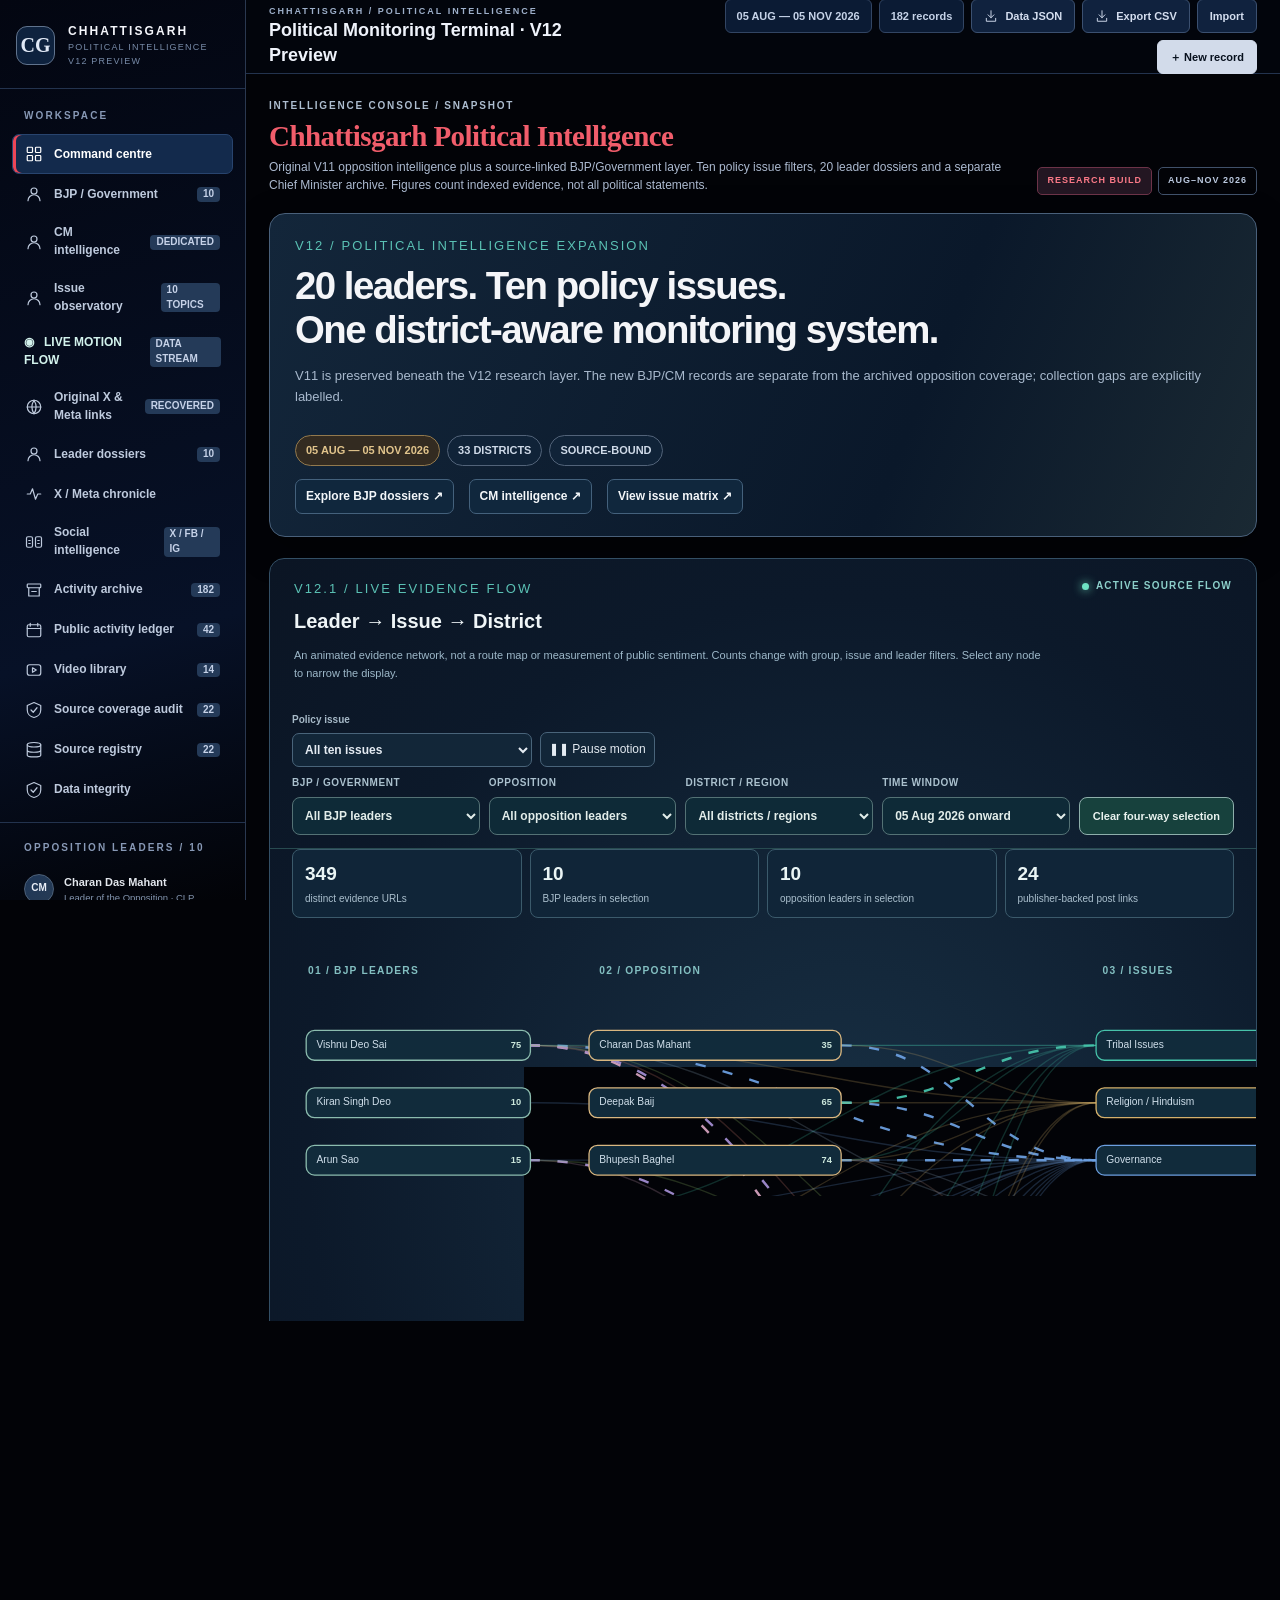
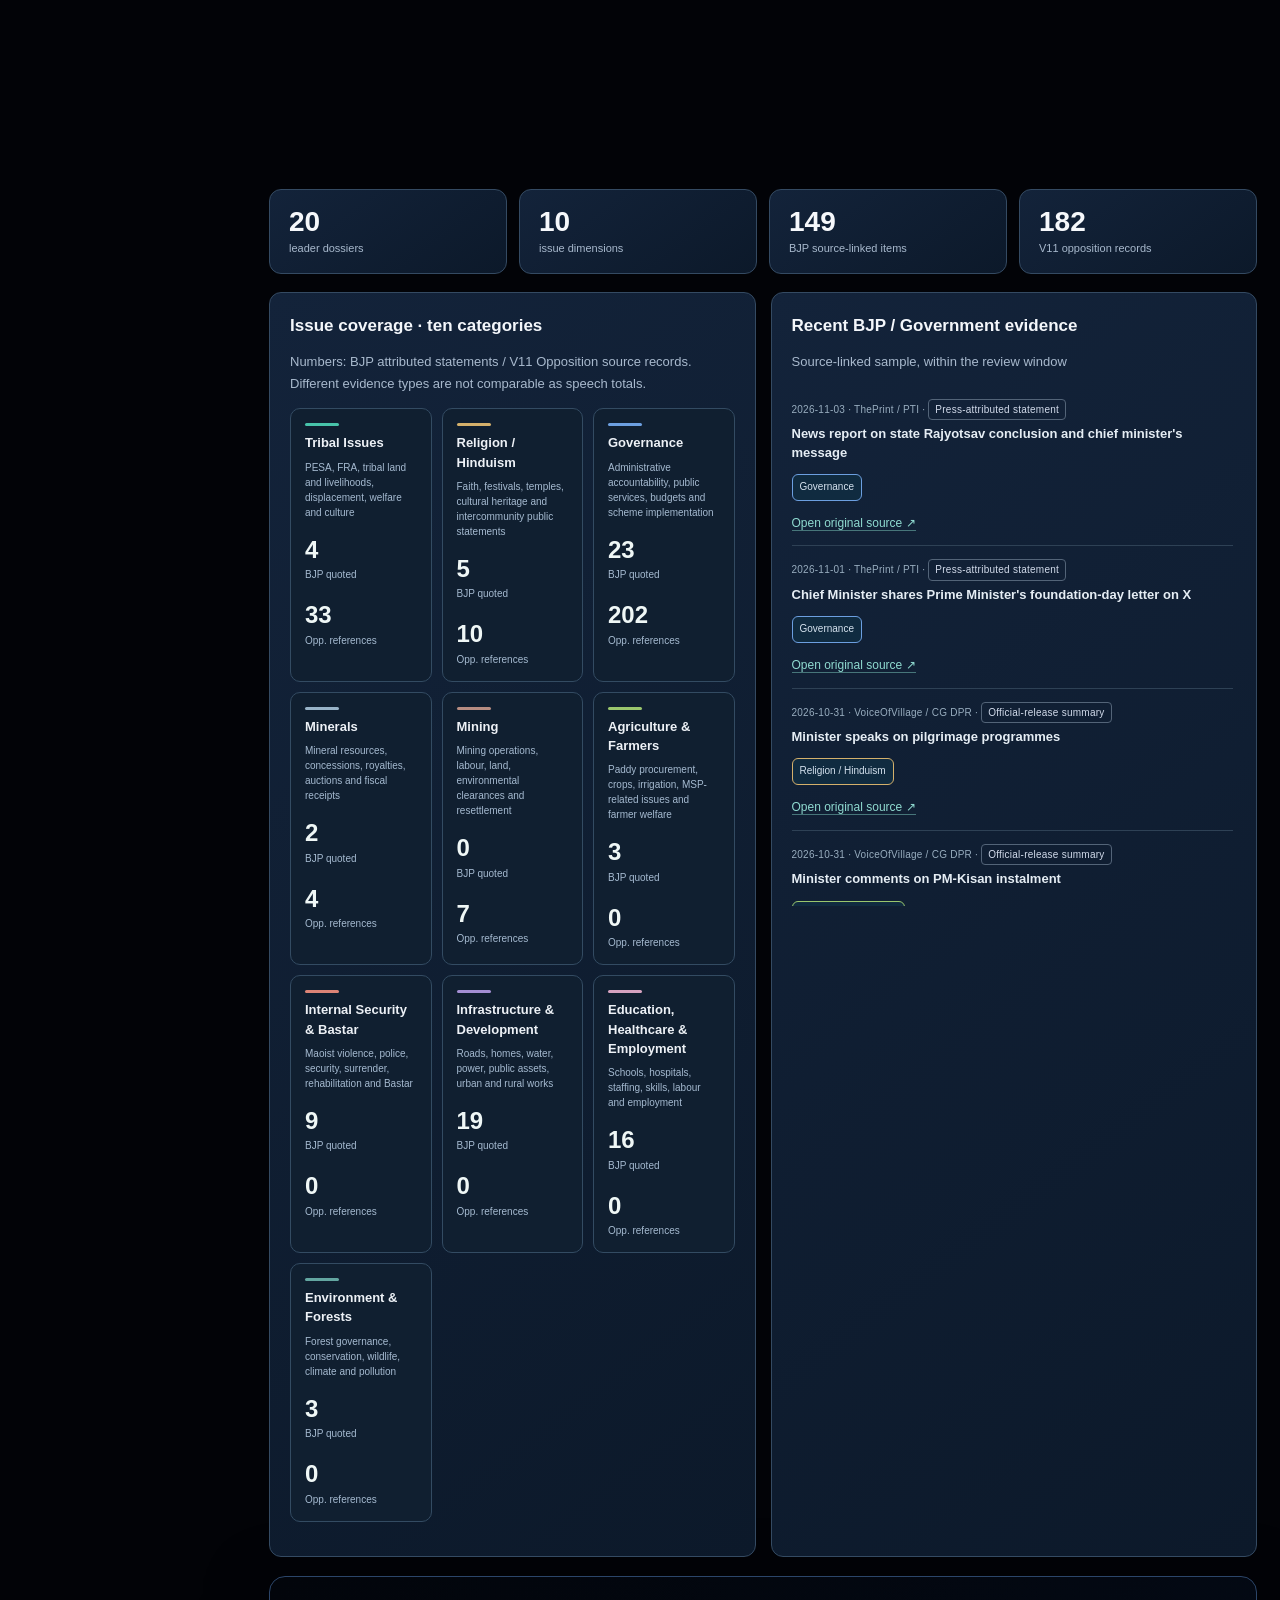
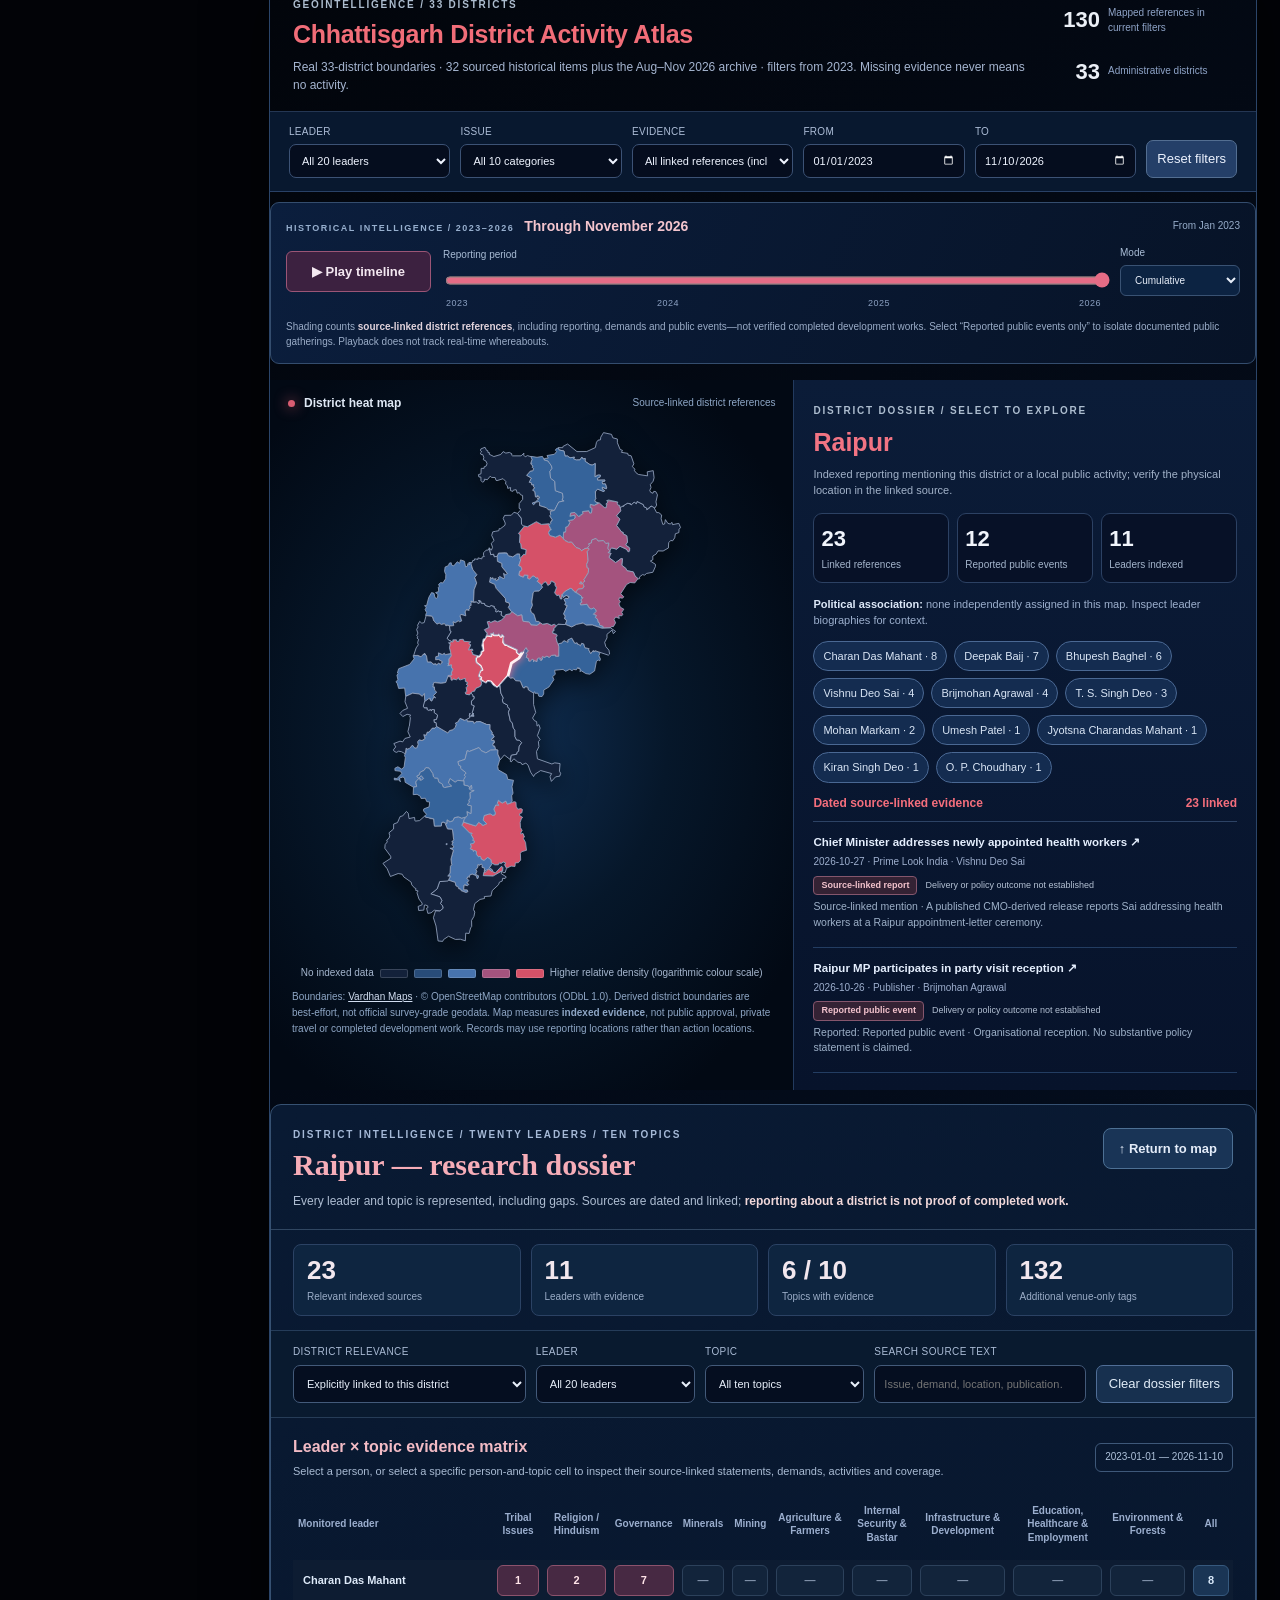
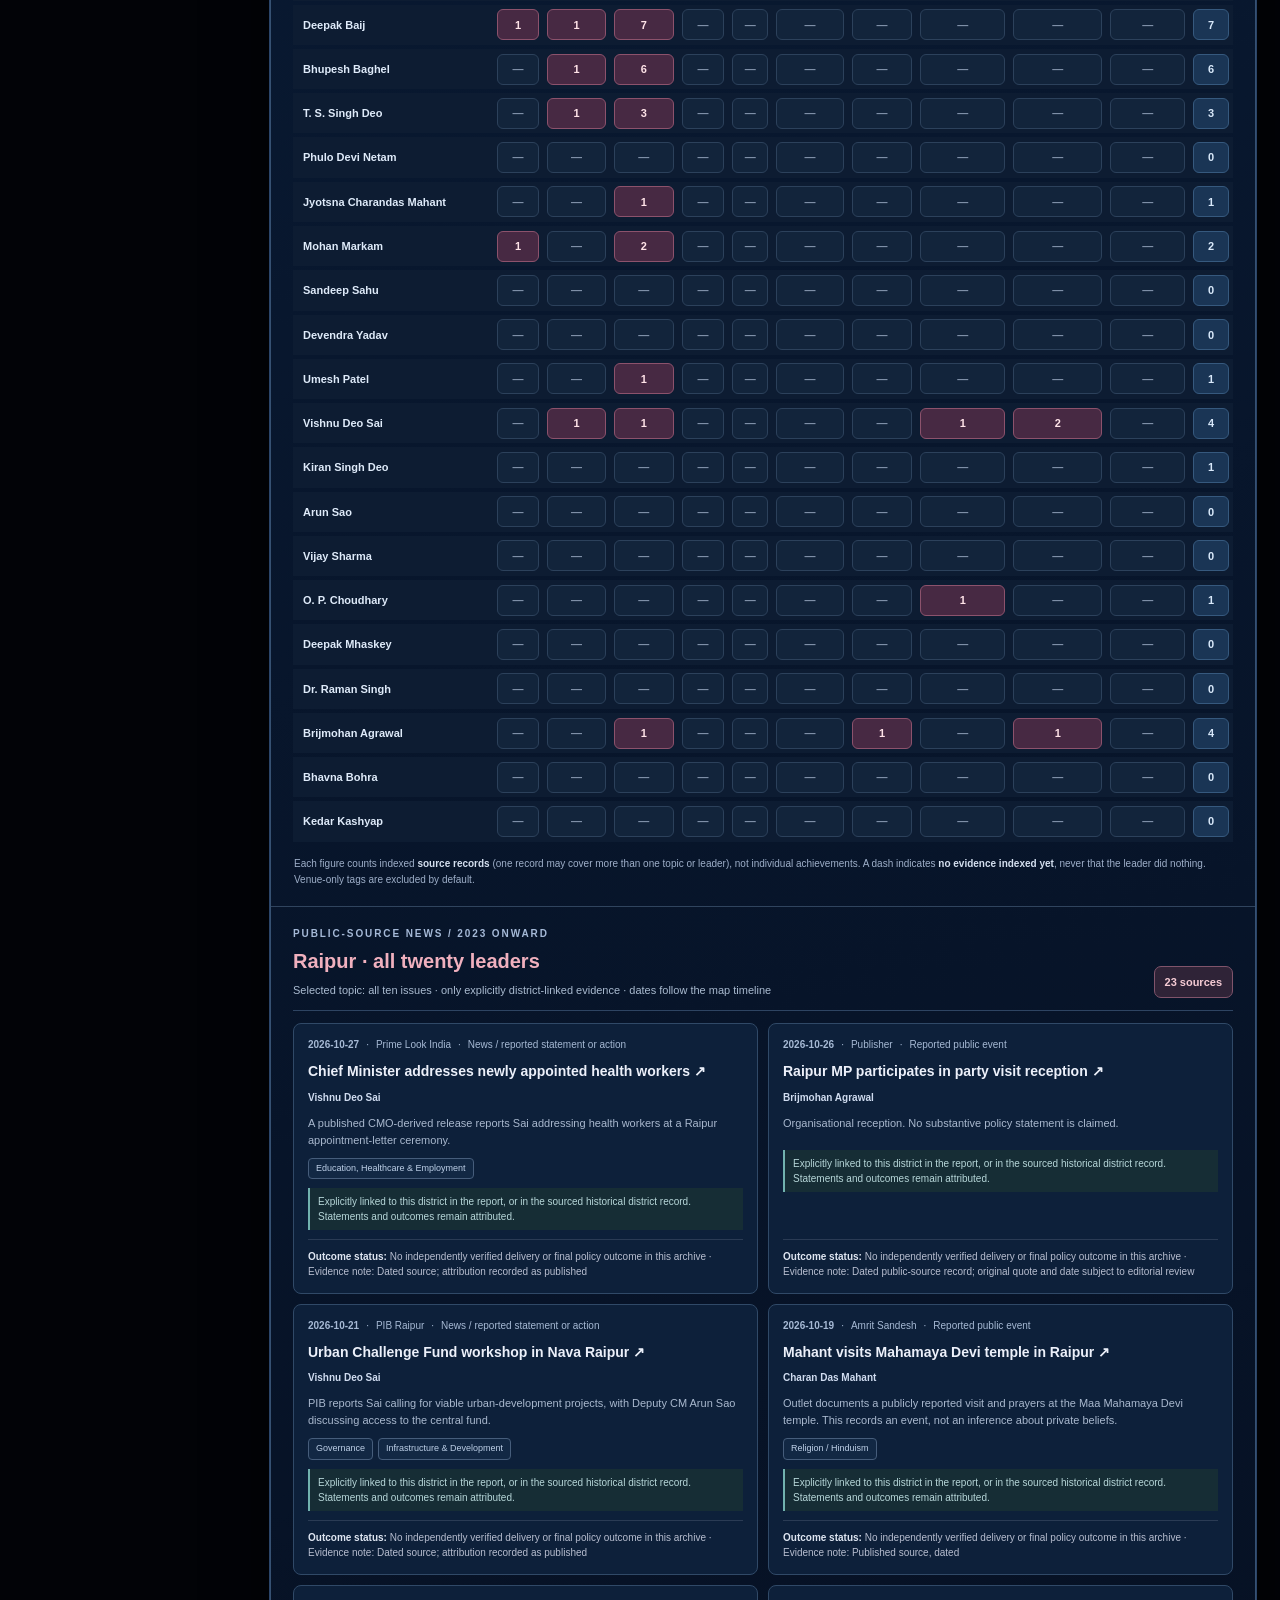
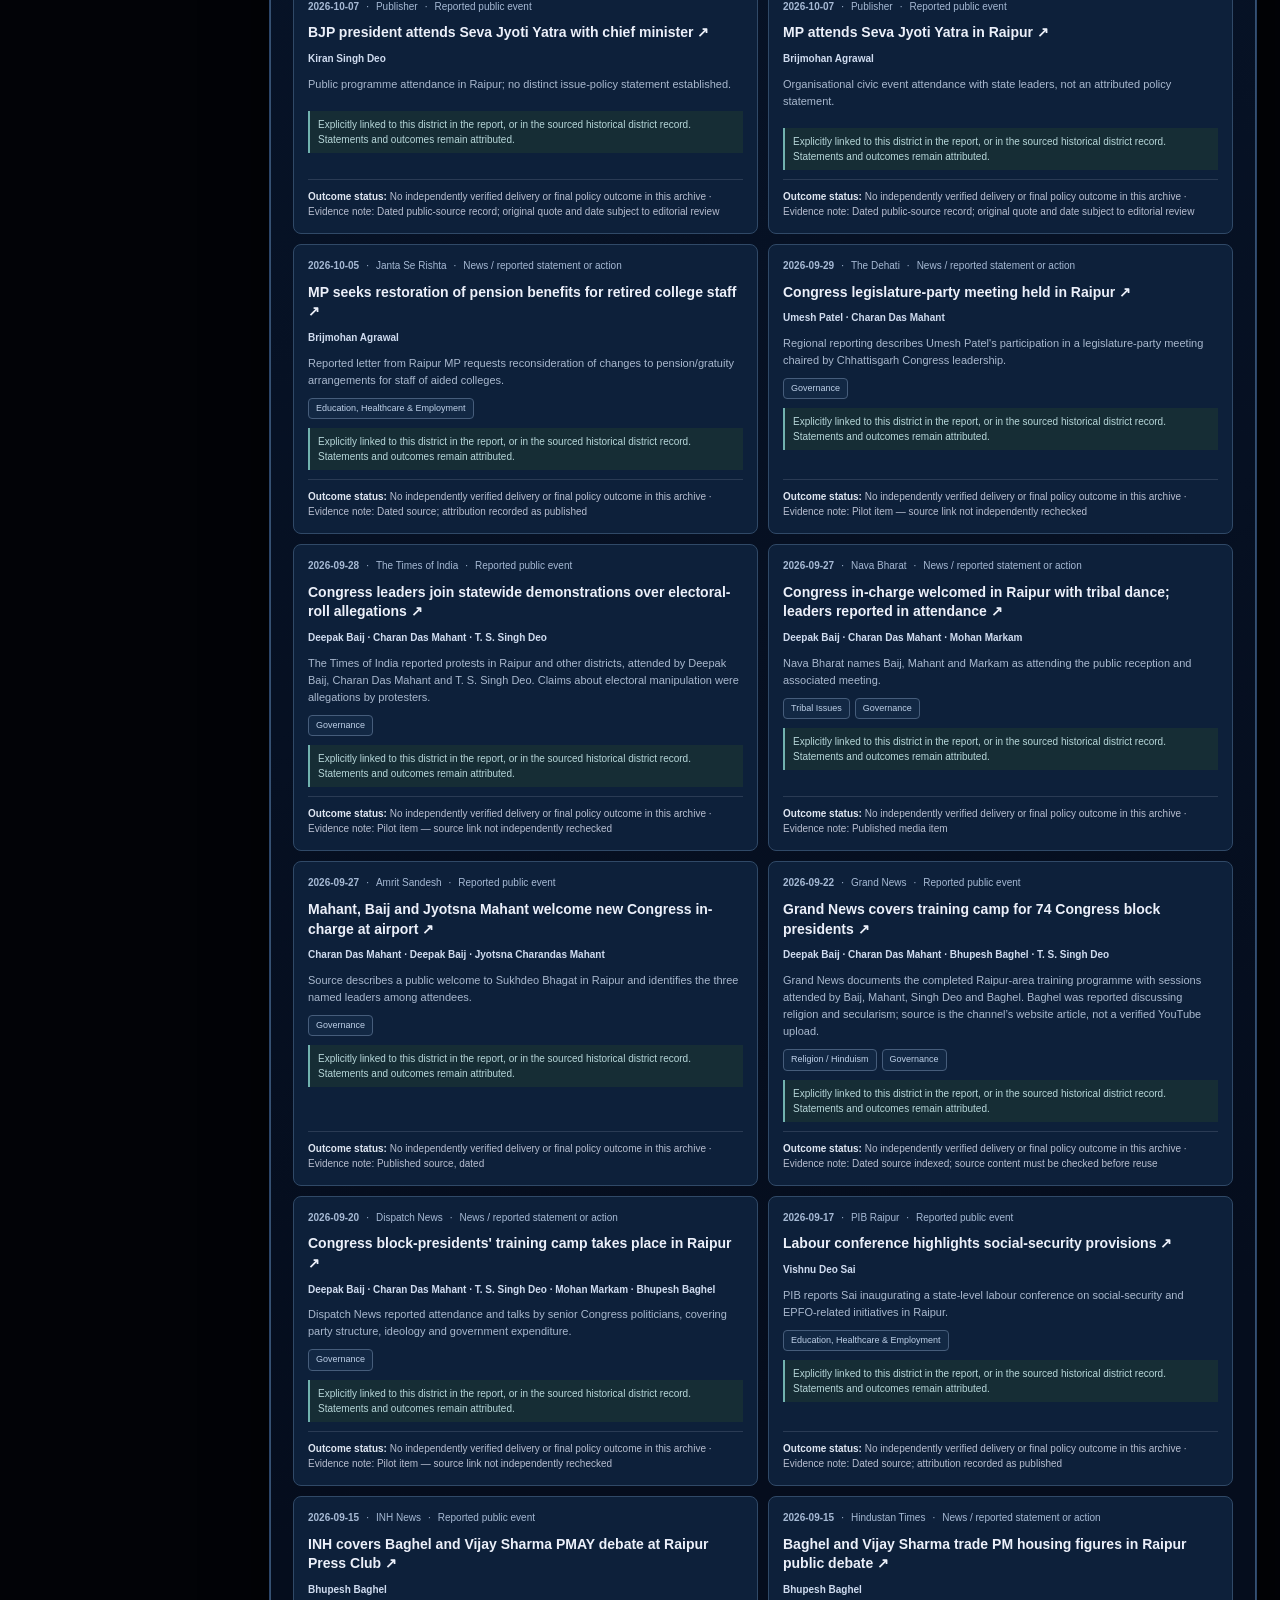
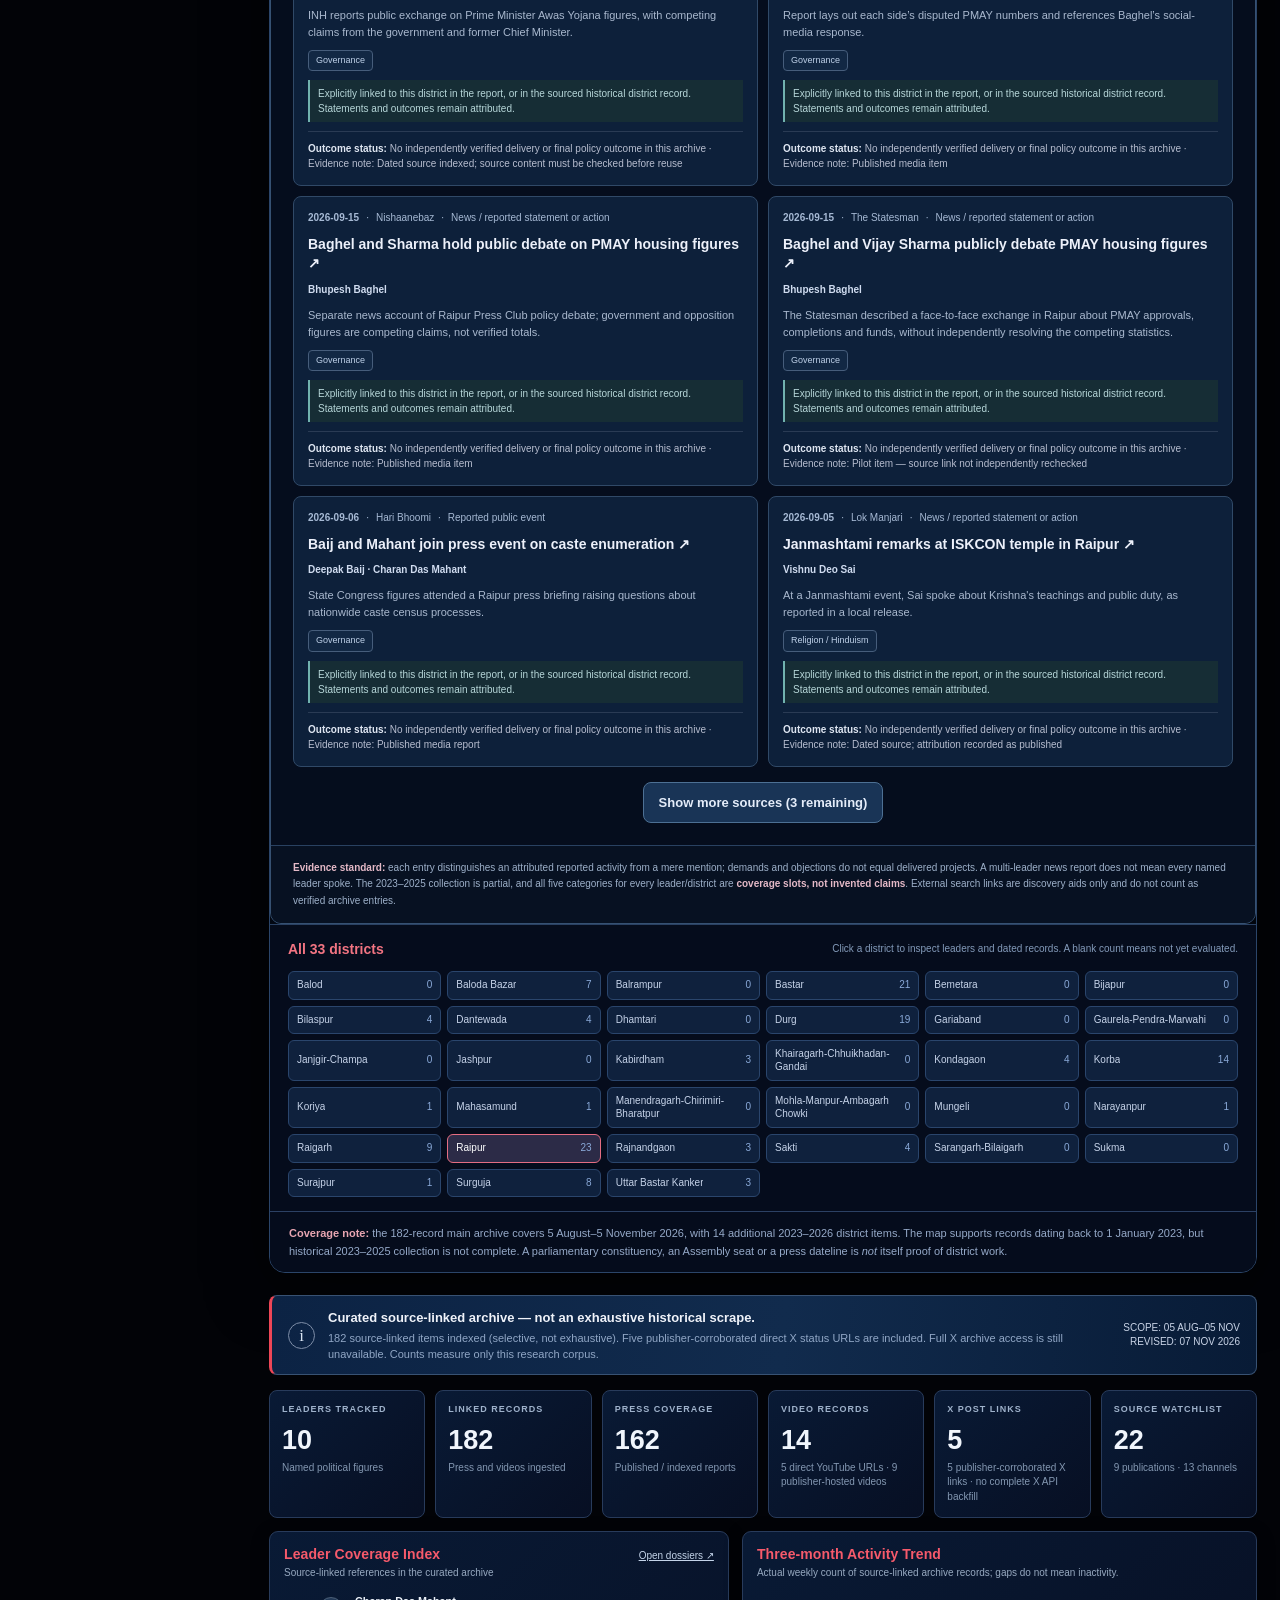
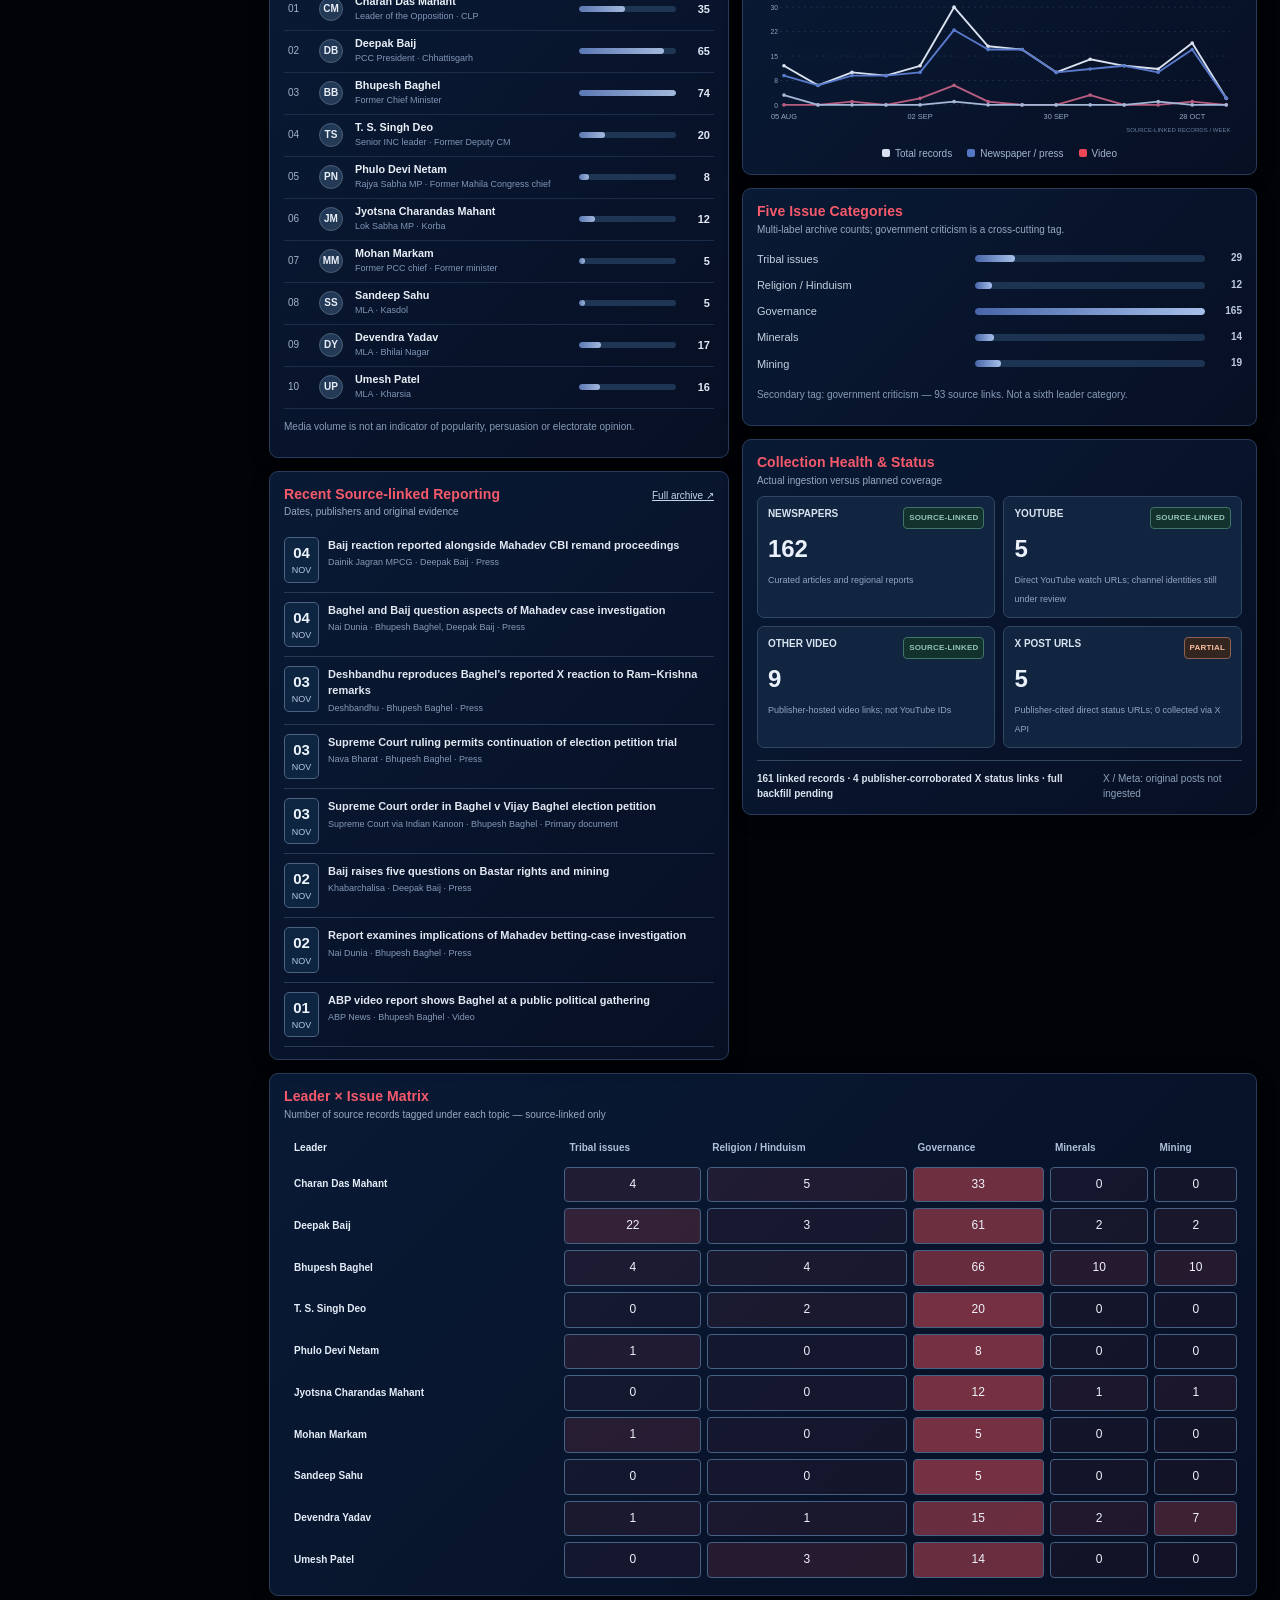
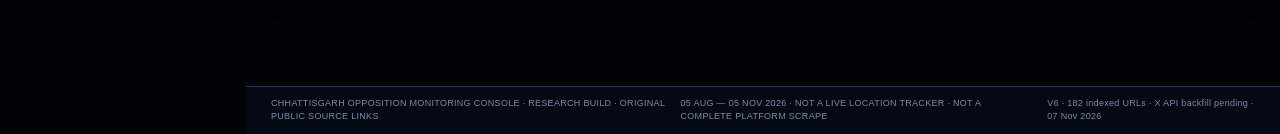
==== index.html @ 66fa1f61 "Promote repaired terminal with synchronized controls while preserving OMS research data" ====
<!DOCTYPE html>
<html lang="en"><head><meta charset="utf-8"/><meta content="width=device-width,initial-scale=1" name="viewport"/><meta content="dark" name="color-scheme"/><title>Chhattisgarh Opposition Monitoring Console — Research Archive</title><style>
:root{--bg:#03060c;--black:#020306;--navy:#08172d;--navy2:#0d2040;--navy3:#11294e;--navy4:#182c4a;--red:#eb5662;--red2:#ff7580;--silver:#c9d3e5;--muted:#8d9ab2;--border:#23334e;--soft:#172842;--blue:#557ac0;--white:#eff3fb}
*{box-sizing:border-box}html{scroll-behavior:smooth}body{margin:0;background:var(--bg);color:var(--silver);font:13px/1.48 Inter,-apple-system,BlinkMacSystemFont,'Segoe UI',sans-serif}a{color:inherit;text-decoration:none}button,input,select{font:inherit}button{cursor:pointer}::-webkit-scrollbar{width:9px;height:8px}::-webkit-scrollbar-thumb{background:#293c5c;border-radius:9px}*{scrollbar-color:#293c5c transparent}svg.ic{width:18px;height:18px;fill:none;stroke:currentColor;stroke-linecap:round;stroke-linejoin:round;stroke-width:1.6;flex:none}
.shell{display:grid;grid-template-columns:246px minmax(0,1fr);min-height:100vh}.sidebar{background:linear-gradient(175deg,#050b19 0,#060d1b 68%,#070b14);border-right:1px solid #2a3850;position:sticky;top:0;height:100vh;overflow:auto;scrollbar-width:thin}.brand{padding:23px 16px 19px;display:flex;align-items:center;gap:13px;border-bottom:1px solid var(--border)}.brandmark{display:grid;place-items:center;width:39px;height:39px;border:1px solid #60738d;background:#0e223e;color:#e1e9f6;font:700 20px Georgia,serif;border-radius:11px}.brand b{display:block;color:#f5f6fb;font-size:12px;letter-spacing:2.1px}.brand small{display:block;color:#788ba8;font-size:9px;letter-spacing:1.2px;line-height:1.55}.sidebar-section{padding:20px 12px 12px}.sidecap{font-size:10px;font-weight:800;letter-spacing:2.1px;color:#8899b6;padding:0 12px;margin:0 0 11px}.side-link{display:flex;gap:11px;align-items:center;min-height:40px;border:1px solid transparent;border-radius:7px;padding:9px 12px;color:#becadd;font-weight:650;font-size:12px;transition:background .18s,color .18s}.side-link:hover,.side-link.on{background:#132a4c;color:#fff}.side-link.on{border-color:#28446e;box-shadow:inset 3px 0 0 var(--red)}.side-link i{font-style:normal;margin-left:auto;padding:0 6px;border-radius:4px;font-size:10px;background:#243a58;color:#c6d2e8}.watchlist{border-top:1px solid var(--border);padding-top:18px}.watchperson{display:flex;gap:10px;align-items:center;padding:7px 12px;border-radius:8px;transition:background .2s}.watchperson:hover{background:#132440}.roundel{display:inline-grid;place-items:center;background:linear-gradient(140deg,#1f3758,#263b54);border:1px solid #4d6179;color:#e9eef7;width:30px;height:30px;border-radius:50%;font-size:10px;font-weight:750;flex:none}.watchperson b,.watchperson small{display:block}.watchperson b{color:#e3e7ed;font-size:11px}.watchperson small{color:#8496b0;font-size:9.5px;line-height:1.25;margin-top:2px}.sidefoot{padding:14px;margin:18px 12px;border:1px solid #32435d;background:#0e1c32;border-radius:9px;color:#8c9bb3;font-size:11px}.sidefoot b{display:block;color:#d5dcec;letter-spacing:1.2px;font-size:10px;margin-bottom:8px}.dotlive{display:inline-block;width:7px;height:7px;background:#d8ad76;border-radius:50%;margin-right:6px}
.app{min-width:0}.topbar{height:74px;position:sticky;top:0;z-index:20;background:rgba(3,6,13,.97);backdrop-filter:blur(15px);border-bottom:1px solid var(--border);display:flex;align-items:center;justify-content:space-between;padding:13px 23px;gap:12px}.topbrand{min-width:0}.smallcaps{font-size:9px;letter-spacing:2px;color:#9dafc9;text-transform:uppercase;font-weight:850}.topbrand strong{display:block;color:var(--white);font-size:18px;line-height:1.4}.toolbar{display:flex;align-items:center;flex-wrap:wrap;justify-content:flex-end;gap:7px}.toolbar .period{padding:8px 11px;background:#0b1b34;border:1px solid #324563;border-radius:6px;color:#c6d3e8;font-size:11px;font-weight:700}.action{border:1px solid #3b5070;background:#10223e;color:#d4deef;border-radius:6px;padding:8px 12px;display:inline-flex;gap:7px;align-items:center;font-size:11px;font-weight:650;white-space:nowrap}.action:hover{background:#173b66}.action.primary{background:#d2dbea;color:#07101d;border-color:#d2dbea}.action svg.ic{height:14px;width:14px}.content{padding:25px 23px 32px;max-width:1760px;margin:auto}.view{scroll-margin-top:92px;padding-bottom:58px}.js-enabled .view:not(.active){display:none}.eyebrow{font-size:10px;color:#adbdcf;font-weight:850;letter-spacing:1.8px}.hero{display:flex;align-items:flex-end;justify-content:space-between;gap:18px;margin:0 0 17px}.hero h1{font-family:Georgia,'Times New Roman',serif;color:var(--red2);font-size:29px;line-height:1.12;margin:6px 0 7px;letter-spacing:-.55px}.hero p{color:#acbad0;margin:0;max-width:850px;font-size:12px}.tagset{display:flex;gap:6px;flex:none}.tag{font-size:9px;letter-spacing:1px;border:1px solid #40516a;padding:6px 9px;border-radius:5px;color:#bbc9df;font-weight:700}.tag.highlight{border-color:#6c3348;color:#fa7987;background:#231622}.alert{background:linear-gradient(95deg,#0c2344,#112b4d 52%,#081b36);border:1px solid #385273;border-left:3px solid var(--red);padding:12px 16px;border-radius:8px;margin-bottom:15px;display:flex;gap:13px;align-items:center}.alert .bub{border:1px solid #7e8ea8;border-radius:50%;height:27px;width:27px;display:grid;place-items:center;flex:none;font-family:Georgia;color:#d9e4f2;font-size:17px}.alert strong{color:#eff2f9}.alert p{color:#91a7c6;margin:2px 0 0;font-size:11px}.alertsidenote{margin-left:auto;color:#c9d4e7;font-size:10px;text-align:right;white-space:nowrap}
.metricgrid{display:grid;grid-template-columns:repeat(6,minmax(0,1fr));gap:10px;margin-bottom:13px}.metric{border:1px solid #344a68;border-radius:8px;background:linear-gradient(145deg,#102544,#0a162c);min-height:87px;padding:12px 12px;overflow:hidden}.metric-k{font-size:9px;color:#9fb2cb;font-weight:800;letter-spacing:1px}.metric-n{color:#f0f5fc;font-size:27px;font-weight:750;line-height:1.3;margin:6px 0 3px;font-variant-numeric:tabular-nums}.metric-n small{font-size:9px;color:var(--red2);margin-left:5px;vertical-align:middle}.metric-foot{font-size:10px;color:#8397b1}.dashgrid{display:grid;grid-template-columns:1fr 1.12fr;gap:13px;align-items:start}.stack{display:flex;flex-direction:column;gap:13px}.panel{background:linear-gradient(155deg,#0c1d36,#07152b 77%);border:1px solid #344861;border-radius:9px;padding:12px 14px;min-width:0;box-shadow:0 4px 20px #0003}.panel-head{display:flex;justify-content:space-between;align-items:baseline;gap:12px;margin-bottom:8px}.panel h2{font-size:14px;color:var(--red2);margin:0;font-weight:750;letter-spacing:.1px}.panel-head p{font-size:10px;color:#97a9c0;margin:1px 0 0}.panel-head .minor{font-size:10px;color:#c4d4e9;text-decoration:underline}.leaderrow{display:grid;grid-template-columns:23px 28px minmax(120px,1fr) minmax(52px,97px) 26px;gap:8px;align-items:center;padding:5px 4px;border-bottom:1px solid #1b2d48;min-height:42px}.leaderrow:hover{background:#162a46}.leaderrow .no{color:#a4b3c9;font-size:10px}.leaderrow .roundel{width:24px;height:24px}.leader-identity{min-width:0}.leader-identity b{color:#eaf0f8;display:block;font-size:10.8px;overflow:hidden;text-overflow:ellipsis;white-space:nowrap}.leader-identity small{display:block;color:#8197b7;font-size:9px;overflow:hidden;text-overflow:ellipsis;white-space:nowrap}.minor-track{height:6px;border-radius:5px;background:#1e3553;overflow:hidden}.minor-track span{height:100%;display:block;border-radius:5px;background:linear-gradient(90deg,#5b78b3,#a3b8dc)}.ncount{font-size:11px;text-align:right;color:#e0e8f6}.note{color:#889cb7;font-size:10px;line-height:1.6;margin:10px 0}.statbar{display:grid;grid-template-columns:minmax(115px,1fr) minmax(80px,1.1fr) 28px;gap:9px;align-items:center;padding:5px 0;font-size:11px}.statbar>span{color:#c4d0e0}.statbar b{text-align:right;color:#bdc9dc;font-size:10px;font-weight:600}.statbar .track{height:7px;background:#1c3451;border-radius:6px;overflow:hidden}.statbar .track i{display:block;height:100%;background:linear-gradient(90deg,#4765a8,#a7c0ea);border-radius:6px}.trend{width:100%;max-height:244px}.legend{display:flex;gap:15px;justify-content:center;flex-wrap:wrap;margin:4px 0 0;color:#a4b6d0;font-size:10px}.legend span::before{content:'';display:inline-block;width:8px;height:8px;margin-right:5px;border-radius:2px;background:#d9e1f0}.legend span:nth-child(2)::before{background:#5676c6}.legend span:nth-child(3)::before{background:var(--red)}.feedline{display:flex;align-items:start;gap:9px;border-bottom:1px solid #273954;padding:9px 0}.day{border:1px solid #4b6281;background:#0d2541;border-radius:5px;min-width:35px;width:35px;padding:4px 1px;text-align:center;color:#edf3fb}.day strong,.day small{display:block}.day strong{font-size:15px}.day small{font-size:9px;color:#b8c8df}.flbody{min-width:0}.flbody a{font-size:11px;display:block;color:#e2e8f2;font-weight:700}.flbody a:hover{color:var(--red2)}.micro{font-size:9px;color:#869ab8;margin-top:3px}.dot{margin:0 5px;color:#4c6c99}.qualitygrid{display:grid;grid-template-columns:1fr 1fr;gap:8px}.quality-cell{border:1px solid #304763;background:#112440;border-radius:7px;padding:10px}.quality-head{font-size:10px;font-weight:750;color:#d9e4f0;display:flex;justify-content:space-between;gap:7px}.status{font-size:8px;font-weight:800;letter-spacing:.2px;padding:4px 5px;border:1px solid;border-radius:4px;white-space:nowrap}.status.ok{color:#91c5b7;background:#13312d;border-color:#3e7566}.status.warning{color:#f7bd9c;background:#33251f;border-color:#8c6250}.quality-cell strong{display:block;font-size:24px;color:#eaf1fa;margin:2px 0}.quality-cell small{color:#92a6c2;font-size:9px}.footer-strip{border-top:1px solid #32465f;padding-top:11px;margin-top:12px;font-size:10px;color:#8da3bc;display:flex;justify-content:space-between;gap:10px}.footer-strip strong{color:#dae4ef}.ledger{margin-top:13px}.filterline{display:flex;gap:8px;flex-wrap:wrap;margin:12px 0}.filterline select,.filterline input,.modal input,.modal select,.modal textarea{color:#e4eaf4;border:1px solid #344969;background:#0b1a31;border-radius:6px;padding:10px 11px;outline:none}.filterline select:focus,.filterline input:focus,.modal input:focus{border-color:#df6670}.filterline input{flex:1 1 200px}.filterline select{max-width:205px}.total-line{display:flex;justify-content:space-between;align-items:center;gap:15px;color:#97a9c3;font-size:11px;margin:11px 0 13px}.archivegrid{display:grid;grid-template-columns:1fr 1fr;gap:11px}.archive-record{background:linear-gradient(155deg,#0d213c,#08152a);border:1px solid #30435e;border-radius:8px;padding:14px;min-width:0;display:flex;flex-direction:column;gap:8px}.archive-record:hover{border-color:#637ba1}.rec-top{display:flex;align-items:center;flex-wrap:wrap;gap:8px;color:#97a7bf;font-size:10px}.sourceflag{border:1px solid #335276;color:#a8c4eb;background:#112f51;padding:3px 7px;border-radius:4px;font-size:9px;font-weight:750}.sourceflag.secondary{background:#191b2c;color:#a8acc1;border-color:#42405c}.separator{color:#60728e}.archive-record h3{color:#ecf1fa;line-height:1.35;font-size:14px;margin:2px 0}.archive-record p{color:#9eafc8;font-size:11px;line-height:1.55;margin:0;flex:1}.chips{display:flex;flex-wrap:wrap;gap:5px}.issue-chip{font-size:9px;border-radius:4px;color:#bbcadf;border:1px solid #36516e;background:#132d50;padding:3px 7px}.rec-bottom{display:flex;justify-content:space-between;align-items:center;gap:7px;padding-top:9px;border-top:1px solid #233a5a}.rec-people{color:#adbed5;font-size:10px}.source-link{display:inline-flex;align-items:center;gap:4px;color:#f3b2b8;font-weight:700;font-size:11px}.source-link svg{width:12px;height:12px}.source-link:hover{text-decoration:underline}.evidence{font-size:9px;color:#758da9}.evidence b{color:#a2b4cb}.archive-record[hidden]{display:none!important}.hidden{display:none!important}
.leader-picks{display:flex;flex-wrap:wrap;gap:7px;margin:15px 0}.person-toggle{border:1px solid #324969;padding:9px 12px;background:#0e213d;border-radius:6px;color:#aebed4;font-weight:700}.person-toggle.on{background:#27334d;border-color:#b35461;color:#fff;box-shadow:inset 0 2px 0 var(--red)}.person-toggle small{margin-left:8px;color:#8ba0c0}.leader-detail{margin-top:8px}.js-enabled .leader-detail:not(.selected){display:none}.leader-top{display:flex;gap:14px;align-items:center;border:1px solid #354b68;background:#0e2340;border-radius:8px;padding:16px 19px;margin-bottom:12px}.roundel.big{width:53px;height:53px;font-size:17px}.leader-top h3{font:700 25px Georgia,serif;color:var(--red2);margin:0}.leader-top p{margin:3px 0;color:#a8bcd3}.leader-total{margin-left:auto;color:#e8eff9;text-align:right;font-size:28px}.leader-total small{display:block;color:#99abc0;font-size:9px}.inner-grid{display:grid;grid-template-columns:1.4fr 1fr;gap:12px}.panel.slim{padding:16px}.divider{height:1px;background:#31455e;margin:18px 0}.accountrow{display:grid;grid-template-columns:30px minmax(155px,1fr) minmax(160px,1fr) auto;gap:14px;align-items:center;padding:13px;border-bottom:1px solid #243752}.accountrow .accountname b,.accountrow .accountname small{display:block}.accountrow .accountname b{color:#e2eaf6}.accountrow .accountname small{font-size:10px;color:#8799b1}.accountlinks{display:flex;gap:8px;flex-wrap:wrap}.secondary-action{font-size:10px;padding:5px 7px;border:1px solid #3a5275;border-radius:5px;color:#adbfd9}.secondary-action:hover{border-color:#d36774;color:#e6ecf5}.accountquality{text-align:right}.sourcegrid{display:grid;grid-template-columns:1fr 1fr;gap:12px}.source-item{display:grid;grid-template-columns:25px 1fr auto;align-items:center;gap:12px;border-bottom:1px solid #273a56;padding:11px 0}.source-icon{color:#829bbc}.source-item b,.source-item small{display:block}.source-item b{font-size:11px;color:#dce5f1}.source-item small{font-size:9px;color:#899bb6}.heatwrap{overflow-x:auto}.heatmap{border-collapse:separate;border-spacing:4px;width:100%;min-width:630px}.heatmap th{font-size:10px;font-weight:700;text-align:left;color:#aebfd8;white-space:nowrap;padding:6px}.heatmap th:first-child{color:#e4edf8}.heatmap td{text-align:center}.heatcell{display:block;padding:8px 3px;color:#eff2fa;font-size:12px;border:1px solid #456183;background:rgba(129,53,69,calc(.10 + var(--hot)*.80));border-radius:4px;min-width:41px}.info-tiles{display:grid;grid-template-columns:repeat(3,1fr);gap:12px}.info-tile{padding:16px;background:#0e213c;border:1px solid #344862;border-radius:8px}.info-tile h3{font-size:13px;margin:0 0 6px;color:var(--red2)}.info-tile p{font-size:11px;color:#a0b0c8;margin:0}.helpnote{padding:14px;background:#161c2c;border-left:3px solid #b25b65;color:#b7c5d9;font-size:11px;margin:15px 0}.dataintro{color:#99aec9;max-width:850px}.modal-wrap{display:none;position:fixed;inset:0;z-index:200;background:#000b;align-items:center;justify-content:center;padding:15px}.modal-wrap.open{display:flex}.modal{width:min(670px,98vw);max-height:90vh;overflow:auto;background:#0d1c34;border:1px solid #58708f;border-radius:10px;padding:20px}.modal h2{color:var(--red2);margin:0 0 16px}.modal-grid{display:grid;grid-template-columns:1fr 1fr;gap:12px}.modal-grid label{font-size:10px;color:#adc1dc;display:grid;gap:5px}.modal-grid .wide{grid-column:1/-1}.modal textarea{resize:vertical;min-height:80px}.modal-actions{display:flex;gap:9px;justify-content:flex-end;margin-top:17px}.appfoot{padding:10px 25px;border-top:1px solid #253755;background:#040914;color:#788ca6;font-size:9px;display:flex;justify-content:space-between;gap:12px;letter-spacing:.3px}.screen-reader{position:absolute!important;clip:rect(1px,1px,1px,1px);clip-path:inset(50%);height:1px;width:1px;overflow:hidden}
@media(max-width:1270px){.metricgrid{grid-template-columns:repeat(3,1fr)}.dashgrid{grid-template-columns:1fr 1fr}.sourcegrid{grid-template-columns:1fr}.leaderrow{grid-template-columns:20px 24px minmax(130px,1fr) minmax(40px,80px) 21px}.accountrow{grid-template-columns:30px 1fr 1fr}.accountquality{display:none}}
@media(max-width:950px){.shell{grid-template-columns:185px minmax(0,1fr)}.brand b{font-size:11px}.brand small{font-size:8px}.brand{padding:13px 9px}.sidebar-section{padding:14px 7px}.watchperson{padding:8px 3px}.sidecap{padding:0 5px}.sidebar .side-link{padding:8px}.content{padding:16px}.topbar{padding:12px 15px;height:auto;min-height:69px}.toolbar{max-width:65%}.dashgrid{grid-template-columns:1fr}.archivegrid{grid-template-columns:1fr}.inner-grid{grid-template-columns:1fr}.hero h1{font-size:26px}.topbrand strong{font-size:15px}}
@media(max-width:650px){.shell{grid-template-columns:1fr}.sidebar{height:auto;max-height:none;position:relative;border-right:0;border-bottom:1px solid #32435f}.brand{padding:8px 14px}.sidebar-section{padding:6px 10px 9px}.sidecap{margin:6px 0;font-size:9px}.navlinks{display:flex;gap:5px;overflow-x:auto;padding-bottom:4px}.side-link{white-space:nowrap;min-height:37px;flex:none}.watchlist,.sidefoot{display:none}.topbar{position:relative;display:block;padding:12px 16px}.toolbar{max-width:none;justify-content:flex-start;margin-top:7px;overflow-x:auto;flex-wrap:nowrap}.toolbar .period{white-space:nowrap}.content{padding:13px 11px}.hero{display:block}.hero h1{font-size:23px}.tagset{margin:10px 0}.alert{display:block}.alert .bub{float:left;margin-right:10px}.alertsidenote{margin:8px 0 0;text-align:left}.metricgrid{grid-template-columns:repeat(2,minmax(0,1fr));gap:7px}.metric{min-height:75px;padding:10px}.metric-n{font-size:21px}.metric-foot{font-size:9px}.statbar{grid-template-columns: minmax(105px,1fr) minmax(68px,.9fr) 22px}.accountrow{grid-template-columns:30px 1fr;gap:7px}.accountlinks{grid-column:2}.accountquality{display:none}.source-item{gap:7px}.info-tiles{grid-template-columns:1fr}.modal-grid{grid-template-columns:1fr}.modal-grid .wide{grid-column:auto}.appfoot{display:block;padding:10px}}
@media(prefers-reduced-motion:reduce){*{scroll-behavior:auto;transition:none!important}}

/* Audit/event/video modules: pre-rendered markup remains visible in restricted previews. */
.event-ledger{padding:0 16px}.event-row{display:grid;grid-template-columns:52px minmax(200px,1fr) 180px;align-items:center;gap:14px;border-bottom:1px solid #23334e;padding:14px 5px}.event-row:last-child{border-bottom:0}.ev-date{border-radius:7px;padding:8px 4px;text-align:center;background:#0c1a32;border:1px solid #27395b}.ev-date strong{font:700 19px/1 Inter,Arial,sans-serif;color:#edf1fc;display:block}.ev-date small{display:block;color:#8fa2c4;font:600 10px/1.6 Arial}.ev-main h3{font-size:13px;margin:6px 0;color:#ebf0fd}.ev-main p{font-size:11px;color:#91a4c0;margin:0}.event-type,.event-state{display:inline-block;text-transform:uppercase;letter-spacing:.07em;font-size:9px;font-weight:800;color:#b6c8e2}.event-state{margin-left:4px;color:#d2b486}.event-count{color:#e96673;font-size:11px}.event-row[hidden]{display:none!important}
.vid-grid{display:grid;grid-template-columns:repeat(2,minmax(0,1fr));gap:14px}.vid-card{min-width:0;border:1px solid #334a6d;border-radius:9px;background:linear-gradient(138deg,#0e2342,#080f20);padding:15px}.vid-top{display:flex;justify-content:space-between;gap:8px;align-items:center;color:#9ba9bc;font-size:10px}.vid-play{height:91px;display:flex;align-items:center;justify-content:center;margin:11px 0;background:linear-gradient(125deg,#080e1b,#15345b);border:1px solid #254a74;border-radius:7px}.vid-play svg{height:46px;width:46px;stroke:#e65c69;fill:none;stroke-width:1.4}.vid-card h3{font-size:14px;color:#e8effb;margin:5px 0}.vid-card p{font-size:11px;color:#9caec8}.vid-card .source-link{display:inline-flex;margin-top:14px}.three-metrics{grid-template-columns:repeat(3,minmax(0,1fr))}
.audit-second{margin-top:14px}.audit-table-wrap{overflow-x:auto}.audit-table{border-collapse:collapse;width:100%;min-width:695px;text-align:left}.audit-table th{font-size:10px;letter-spacing:.07em;color:#a9b8d0;text-transform:uppercase;padding:9px 12px;border-bottom:1px solid #3c5478}.audit-table td{border-bottom:1px solid #263856;font-size:12px;padding:10px 12px;vertical-align:middle}.audit-table tr:last-child td{border-bottom:0}.audit-table td b{font-size:12px;display:block;color:#e3edfa}.audit-table td small{display:block;font-size:10px;color:#869ab5}.audit-num{color:#728bac}.audit-count{font-size:15px!important;font-weight:800;color:#d3e4ff}.audit-table .source-link{font-size:11px}.muted{color:#8293aa}
@media(max-width:980px){.event-row{grid-template-columns:46px 1fr;gap:9px}.event-row>.source-link{grid-column:2}.vid-grid{grid-template-columns:1fr}}
@media(max-width:650px){.three-metrics{grid-template-columns:1fr 1fr}.event-ledger{padding:0 9px}.event-row{gap:8px}.audit-table td{padding:9px}.event-row>.source-link{font-size:10px}}

/* V5: five-theme circular intelligence explorer; server-rendered for no-script iPad previews. */
:root{--bg:#020204;--black:#010102;--navy:#061329;--navy2:#081c37;--navy3:#0d2545;--red:#ed4657;--red2:#ff6474;--silver:#d4dceb}
body{background:#020307;color:#d0d9ec}
.sidebar{background:linear-gradient(165deg,#030611,#071127 70%,#020307)}
.panel,.metric,.leader-top,.archive-record,.vid-card{background:linear-gradient(135deg,#091a35,#070f23)!important;border-color:#283b5b!important}
.hero h1,.panel h2,.panel-head h2,.orbit-heading,.leader-top h3{color:#f15d6b}
.orbit-shell{display:grid;grid-template-columns:minmax(310px,.9fr) minmax(330px,1.1fr);gap:16px;align-items:stretch;margin:13px 0 17px}
.orbit-stage{position:relative;min-height:480px;min-width:0;border:1px solid #324865;background:radial-gradient(ellipse at 50% 52%,#112b52 0%,#07152e 40%,#030910 78%);border-radius:12px;overflow:hidden;display:flex;align-items:center;justify-content:center;isolation:isolate}
.orbit-stage:before{content:'';position:absolute;width:min(345px,79%);aspect-ratio:1;border:1px solid #3c5a80;border-radius:50%;box-shadow:0 0 0 18px #091a321c,0 0 0 45px #0f22452a,0 0 40px #203e7066;opacity:.8}
.orbit-rim{position:absolute;width:min(360px,82%);aspect-ratio:1;border-radius:50%;background:conic-gradient(from 0deg,transparent 0 12deg,#dc4958cc 17deg,transparent 42deg,transparent 100deg,#7896bb88 117deg,transparent 140deg,transparent 250deg,#c2d0e766 270deg,transparent 288deg);mask:radial-gradient(transparent 0 47%,#000 48% 49%,transparent 51%);animation:orbit-rotate 26s linear infinite;pointer-events:none;z-index:1}
.orbit-rim.second{width:min(284px,67%);opacity:.55;animation-duration:37s;animation-direction:reverse;transform-origin:center}
.orbit-spokes{position:absolute;width:100%;height:100%;top:0;left:0;z-index:0;pointer-events:none}
.orbit-spokes line{stroke:#315b88;stroke-width:1.1;stroke-dasharray:4 8;animation:orbit-dash 16s linear infinite}
.orbit-core{position:absolute;z-index:2;left:50%;top:50%;transform:translate(-50%,-50%);width:146px;height:146px;display:flex;flex-direction:column;justify-content:center;align-items:center;text-align:center;border-radius:50%;border:1px solid #6382a4;background:radial-gradient(circle at 36% 23%,#1a3c62,#080e23 70%);box-shadow:0 0 20px #002246aa,inset 0 0 18px #10274d}
.orbit-core b{font:700 32px Georgia,serif;color:#f1f4fc;letter-spacing:.03em}
.orbit-core small{font-size:10px;color:#a8bad4;line-height:1.25;max-width:124px;padding:2px 7px}
.orbit-node{position:absolute;z-index:4;transform:translate(-50%,-50%);display:grid;gap:2px;place-items:center;min-width:116px;max-width:139px;padding:10px 8px;border:1px solid #4e6585;border-radius:10px;background:linear-gradient(135deg,#102b52,#081833);box-shadow:0 5px 16px #0009;color:#dfebfa;text-align:center;font-size:11px;font-weight:850;transition:box-shadow .22s,background .22s,border-color .22s;cursor:pointer;animation:orbit-breathe 6s ease-in-out infinite;line-height:1.2}
.orbit-node:nth-of-type(2n){animation-delay:-2.8s}.orbit-node:hover,.orbit-node:focus-visible,.orbit-node.active{background:linear-gradient(125deg,#28152c,#193153);border-color:#ff7a84;box-shadow:0 0 0 2px #e14c5c66,0 0 25px #ff445566;color:#fff;outline:none}
.orbit-node small{font-size:10px;font-weight:650;color:#a7bad3}
.orbit-node.active small{color:#ffc5cc}
.orbit-node .node-idx{display:inline-grid;place-items:center;border:1px solid #5f7a9e;width:18px;height:18px;border-radius:50%;font-size:9px;color:#d1dae8;margin-bottom:2px}
.orbit-node.pos-0{left:50%;top:12%}.orbit-node.pos-1{left:83%;top:29%}.orbit-node.pos-2{left:72%;top:80%}.orbit-node.pos-3{left:28%;top:80%}.orbit-node.pos-4{left:17%;top:29%}
.orbit-caption{position:absolute;left:14px;bottom:12px;right:14px;text-align:center;font-size:10px;letter-spacing:.13em;color:#7797b8;z-index:1}
.orbit-results{min-height:480px;border:1px solid #334765;border-radius:12px;background:linear-gradient(145deg,#102544,#061125);padding:19px;display:flex;flex-direction:column}
.orbit-heading{font:700 22px Georgia,serif;margin:0}.orbit-results .micro{margin:6px 0 14px;color:#94a9c7}
.orbit-panel{border-top:1px solid #29415e;padding-top:12px;margin-top:8px;scroll-margin-top:104px}
.orbit-panel h3{font:700 18px Georgia,serif;color:#f15d6b;margin:0 0 5px}
.orbit-panel>p{margin:0 0 9px;color:#aabbd1;font-size:11px}
.orbit-entries{display:grid;gap:9px;max-height:360px;overflow-y:auto;padding-right:4px}
.orbit-entry{background:#07152e;border:1px solid #213a60;border-radius:8px;padding:11px 12px}
.orbit-entry .date{color:#9eacc3;font-size:10px;letter-spacing:.05em}.orbit-entry a{display:block;color:#e9f0fb;font-size:12px;font-weight:750;line-height:1.35;margin:4px 0 5px}.orbit-entry a:hover{color:#ff808b}
.orbit-entry .sub{color:#879dba;font-size:10px}.orbit-empty{padding:16px;background:#08172f;border:1px dashed #395070;border-radius:7px;color:#a4b5c9;font-size:12px}
.orbit-panel .category-links{display:flex;flex-wrap:wrap;gap:8px;margin-top:12px}.orbit-cta{display:inline-flex;gap:4px;align-items:center;border:1px solid #526783;background:#0e2649;border-radius:5px;padding:8px 10px;font-size:11px;font-weight:750;color:#dbe6f5;cursor:pointer}.orbit-cta:hover{border-color:#e15c6b;color:#fff}
.orbit-verification{display:flex;gap:9px;align-items:flex-start;font-size:11px;color:#bac9dc;background:#08182e;padding:11px 13px;border:1px solid #365077;border-radius:7px;margin-top:12px}.orbit-verification b{color:#ff8e9a;white-space:nowrap}
.js-enabled .orbit-panel:not(.active){display:none}.orbit-panel:target{outline:1px solid #d65c6b;outline-offset:3px}
.orbit-five-note{padding:12px 16px;border-radius:7px;border:1px solid #294569;background:linear-gradient(90deg,#0a1931,#0c2345);margin:12px 0;color:#aabdd5;font-size:11px}
.orbit-five-note strong{color:#f16d7c}
@keyframes orbit-rotate{to{transform:rotate(360deg)}}@keyframes orbit-dash{to{stroke-dashoffset:-240}}@keyframes orbit-breathe{0%,100%{box-shadow:0 4px 14px #0009}50%{box-shadow:0 4px 14px #000b,0 0 12px #335d8844}}
@media(prefers-reduced-motion:reduce){.orbit-rim,.orbit-spokes line,.orbit-node{animation:none!important}}
@media(max-width:1150px){.orbit-shell{grid-template-columns:1fr}.orbit-stage,.orbit-results{min-height:435px}}
@media(max-width:760px){.orbit-stage{min-height:420px}.orbit-node{min-width:100px;max-width:117px;font-size:10px;padding:8px 5px}.orbit-core{width:124px;height:124px}.orbit-core b{font-size:27px}.orbit-node.pos-1{left:84%}.orbit-node.pos-4{left:16%}}
@media(max-width:430px){.orbit-stage{min-height:365px}.orbit-node{min-width:85px;max-width:99px;font-size:9px;padding:7px 4px}.orbit-node small{font-size:9px}.orbit-node.pos-0{top:12%}.orbit-node.pos-1{left:83%;top:31%}.orbit-node.pos-4{left:17%;top:31%}.orbit-node.pos-2{left:75%;top:82%}.orbit-node.pos-3{left:25%;top:82%}.orbit-core{width:110px;height:110px}.orbit-core b{font-size:24px}.orbit-core small{font-size:9px}.orbit-results{padding:14px}}

.x-recovered-list{display:grid;grid-template-columns:repeat(2,minmax(220px,1fr));gap:13px;margin-top:12px}
.x-recovered-item{background:#091930;border:1px solid #2a456a;border-radius:9px;padding:15px;min-width:0}
.x-recovered-item h3{font:700 17px Georgia,serif;color:#f15d6b;margin:8px 0}
.x-recovered-item p{font-size:12px;line-height:1.5;color:#aabbd1;margin-bottom:14px}
.x-recovered-item a{display:inline-block;margin:0 12px 5px 0;font-size:11px}
@media(max-width:700px){.x-recovered-list{grid-template-columns:1fr}}

/* V5 data-aware finishing */
.ledger .heatmap{min-width:610px}.orbit-stage,.orbit-results{box-shadow:0 18px 30px #0005}.panel-head h2{color:#f65a6b}

.archive-record[data-platform="X"] .sourceflag{color:#ffc0c9}.archive-record[data-platform="X"] a.source-link{margin-right:14px}

/* V6 political profile integrated into dossier above five-topic navigator */
:root{--red2:#ef6876}
.profile-panel{border:1px solid #354b67;background:linear-gradient(125deg,#111d34 0%,#0a1730 60%,#090f20 100%);padding:21px 22px;margin:13px 0 18px;border-radius:10px;box-shadow:0 8px 24px #0004}
.profile-title{display:flex;gap:12px;align-items:center;justify-content:space-between;flex-wrap:wrap;margin-bottom:12px}
.profile-eyebrow{font-size:10px;text-transform:uppercase;letter-spacing:2px;color:#a0b3cd;font-weight:800}
.profile-title h3{font:700 24px Georgia,serif;color:#ef6876;margin:6px 0 0}
.profile-label{font-size:10px;border:1px solid #70829d;padding:7px 9px;border-radius:4px;color:#d1dcec;background:#10223c}
.profile-brief{line-height:1.72;color:#c2cee1;font-size:12px;margin:10px 0 17px;max-width:1040px}
.profile-facts{display:grid;grid-template-columns:repeat(3,minmax(0,1fr));gap:11px;margin:12px 0 20px}
.profile-fact{padding:14px 15px;background:#07152a;border:1px solid #314663;border-radius:6px}
.profile-fact small{display:block;color:#93a9c8;text-transform:uppercase;letter-spacing:1.3px;font-size:9px;margin-bottom:9px}
.profile-fact strong{font-size:12px;color:#e2ecfb;line-height:1.55;display:block;font-weight:600}
.profile-subhead{font-weight:700;font-size:14px;color:#ea7280;margin:2px 0 14px}
.career-grid{display:grid;grid-template-columns:minmax(0,1.5fr) minmax(235px,.95fr);gap:24px}
.career-timeline{list-style:none;padding:0 0 0 12px;margin:0 0 15px;border-left:1px solid #536985}
.career-timeline li{padding:0 0 17px 18px;position:relative;color:#b8c9dc;font-size:11px;line-height:1.62}
.career-timeline li:before{position:absolute;content:'';width:9px;height:9px;border-radius:50%;left:-17px;top:5px;background:#d45567;border:2px solid #223753}
.career-timeline strong{display:block;color:#e8eef8;letter-spacing:.5px;font-size:11px;margin-bottom:2px}
.profile-sources{background:#071324;border:1px solid #2b3d56;border-radius:7px;padding:15px}
.profile-sources a{display:flex;justify-content:space-between;gap:10px;color:#c9d7e9;border-bottom:1px solid #203450;padding:10px 0;font-size:11px}
.profile-sources a:hover{color:#fbadb4}
.profile-note{font-size:10px;color:#8fa6c4;line-height:1.5;margin-top:12px}
.profile-focus{line-height:1.6;color:#becbda;font-size:11px}
.sourcegap-grid{display:grid;grid-template-columns:repeat(2,minmax(0,1fr));gap:10px}
.sourcegap{background:#08172a;border:1px solid #334662;padding:13px;border-radius:7px}
.sourcegap b{font-size:12px;color:#e0e9f6}.sourcegap small{display:block;color:#9baec5;font-size:10px;line-height:1.45;margin-top:7px}
.sourcegap .flag{display:inline-block;font-size:9px;letter-spacing:.5px;border:1px solid #5c7292;color:#d5dced;padding:3px 6px;border-radius:3px;margin-left:8px}
.sourcegap .flag.missing{border-color:#865d66;color:#efb0b5}
.sourcegap a{font-size:10px;display:inline-block;margin-top:9px;color:#bbd0ed}
.audit-clarity{border-left:3px solid #b74b5b;background:#12192a;color:#c7d2e1;padding:12px 15px;font-size:11px;line-height:1.55;margin:15px 0}
@media(max-width:850px){.profile-facts{grid-template-columns:1fr}.career-grid{grid-template-columns:1fr}.profile-panel{padding:16px}.sourcegap-grid{grid-template-columns:1fr}}
@media(prefers-reduced-motion:reduce){.orbit-node{animation:none!important}}
</style>
<style id="cg-map-v7-style">
.cg-map-hub{border:1px solid #2b4569;background:linear-gradient(140deg,#02050b 0%,#06132a 45%,#02050c 100%);border-radius:16px;margin:19px 0 22px;overflow:hidden;box-shadow:0 14px 60px #0008}
.cg-map-heading{padding:21px 23px 16px;display:flex;justify-content:space-between;gap:20px;border-bottom:1px solid #243653}.cg-map-heading h2{margin:4px 0 6px;color:#f16d78;font-size:25px;font-weight:700;letter-spacing:-.3px}.cg-map-heading p{color:#a5b5d0;max-width:750px;margin:0;font-size:12px}.cg-map-status{display:grid;grid-template-columns:54px 125px;align-items:center;gap:5px 8px;color:#8fa4c8;font-size:10px;flex:none}.cg-map-status strong{font-size:22px;color:#ebeff6;text-align:right}
.cg-map-controls{display:flex;align-items:end;flex-wrap:wrap;gap:10px;padding:13px 19px;background:#08182f;border-bottom:1px solid #294166}.cg-map-controls label{display:flex;flex-direction:column;gap:4px;color:#adbdd7;font-size:10px;letter-spacing:.3px;text-transform:uppercase;flex:1 1 115px}.cg-map-controls label:first-child{min-width:150px}.cg-map-controls select,.cg-map-controls input{background:#050d1e;color:#eff4ff;border:1px solid #3c5275;border-radius:7px;min-height:34px;padding:6px 8px;width:100%;font-size:11px;color-scheme:dark}.cg-map-controls button{background:#243f68;color:#edf3ff;border:1px solid #536e91;border-radius:7px;padding:8px 10px;white-space:nowrap}
.cg-map-layout{display:grid;grid-template-columns:minmax(280px,1fr) minmax(300px,.88fr);gap:0}.cg-map-visual{padding:15px 18px 9px;min-width:0;border-right:1px solid #223a5e;background:radial-gradient(ellipse at 45% 50%,#102e52 0%,#06172a 40%,#020914 83%);position:relative}.cg-map-visual-head{display:flex;align-items:center;gap:9px;font-size:12px;color:#dfe8f5}.cg-map-visual-head span:last-child{margin-left:auto;color:#8ea7c7;font-size:10px}.cg-live-dot{width:7px;height:7px;background:#d85d72;border-radius:50%;box-shadow:0 0 14px #df6078;animation:cgStatus 2.9s infinite alternate}
.cg-svg-frame{position:relative;display:flex;align-items:center;justify-content:center;overflow:hidden;height:min(59vw,550px);min-height:400px}.cg-svg-frame svg{width:100%;height:100%;max-height:550px;position:relative;z-index:2;filter:drop-shadow(0px 8px 13px #0009)}.cg-svg-beam{position:absolute;left:0;right:0;top:-15%;height:14%;background:linear-gradient(180deg,transparent,#87bdff08,transparent);animation:cgSweep 12s linear infinite;z-index:1;pointer-events:none}.cg-poly{stroke:#95a5c0;stroke-width:.85;stroke-linejoin:round;vector-effect:non-scaling-stroke;transition:fill .55s,stroke .4s,filter .4s;outline:0;cursor:pointer}.cg-poly:hover,.cg-poly:focus{stroke:#e9f0ff;stroke-width:2.15;filter:drop-shadow(0 0 3px #bad6ff)}.cg-poly.cg-selected{stroke:#fff0f3;stroke-width:2.8;filter:drop-shadow(0 0 6px #ef748e);animation:cgOutline 2.6s infinite alternate}.cg-map-legend{display:flex;align-items:center;justify-content:center;flex-wrap:wrap;gap:6px;font-size:10px;color:#a5b6ce;margin:4px 0 8px}.cg-map-legend i{height:9px;width:28px;border:1px solid #ffffff29;border-radius:2px}.cg-map-footnote{font-size:10px;color:#8ea6c5;line-height:1.6;margin:3px 4px 6px}.cg-map-footnote a{text-decoration:underline;color:#d1ddf0}
.cg-map-detail{padding:20px 19px 16px;background:linear-gradient(180deg,#0b1c38,#07132b);max-height:710px;overflow:auto}.cg-map-detail h3{margin:5px 0;color:#f27483;font-size:25px}.cg-map-detail-top p{color:#a2b2c9;font-size:11px;margin:5px 0 15px}.cg-map-districtstats{display:grid;grid-template-columns:repeat(3,minmax(0,1fr));gap:8px}.cg-map-districtstats div{background:#071127;border:1px solid #2c4163;border-radius:9px;padding:9px 7px;display:flex;flex-direction:column;gap:2px}.cg-map-districtstats strong{font-size:22px;color:#f1f5fc}.cg-map-districtstats span{font-size:10px;color:#a4b5cc}.cg-district-associations{margin:14px 0 8px;font-size:11px;color:#9db0ce;line-height:1.45}.cg-district-associations b{color:#dde9f9}.cg-district-leaders{display:flex;flex-wrap:wrap;gap:7px;margin:12px 0}.cg-district-leaders button{background:#142c50;border:1px solid #4a6893;color:#d9e5f5;border-radius:99px;padding:6px 9px;font-size:11px}.cg-district-leaders button:hover{background:#284b7b}.cg-district-evidence-title{display:flex;justify-content:space-between;color:#f46e7c;font-size:12px;font-weight:700;padding-bottom:9px;border-bottom:1px solid #2d4365}.cg-district-evidence{overflow:auto;max-height:260px;scrollbar-width:thin}.cg-evidence-item{padding:12px 0;border-bottom:1px solid #233d62}.cg-evidence-item a{display:block;color:#e5effe;font-size:11.5px;font-weight:650;text-decoration:none}.cg-evidence-item a:hover{text-decoration:underline}.cg-evidence-item .cg-meta{font-size:10px;color:#9daecd;margin:4px 0}.cg-evidence-item p{margin:4px 0;color:#9db0c8;font-size:10.5px}.cg-empty{padding:15px 0;color:#b9c8dc;font-size:11px}
.cg-map-all-districts{padding:14px 18px;border-top:1px solid #2a4163;background:#050c1c}.cg-map-roster-head{display:flex;justify-content:space-between;align-items:center;flex-wrap:wrap;gap:8px;margin-bottom:11px}.cg-map-roster-head h3{margin:0;color:#f27482;font-size:14px}.cg-map-roster-head p{margin:0;color:#839ab9;font-size:10px}.cg-district-choices{display:grid;grid-template-columns:repeat(6,minmax(0,1fr));gap:6px}.cg-district-choice{text-align:left;display:flex;align-items:center;justify-content:space-between;gap:4px;border-radius:6px;background:#0f213d;border:1px solid #2a456c;color:#c6d3e9;padding:7px 8px;min-width:0;font-size:10px;line-height:1.25}.cg-district-choice span{overflow:hidden;text-overflow:ellipsis}.cg-district-choice small{color:#8aa9d8;font-size:10px}.cg-district-choice.cg-active{border-color:#e56d82;background:#2c2b47;color:#fff}.cg-map-disclaimer{border-top:1px solid #2c4164;padding:12px 19px;background:#050c1c;color:#95a9c8;font-size:11px;line-height:1.65}.cg-map-disclaimer strong{color:#e9a6b2}
@keyframes cgSweep{to{transform:translateY(850px)}}@keyframes cgOutline{to{stroke:#fb7186;stroke-width:4}}@keyframes cgStatus{to{opacity:.35;box-shadow:0 0 4px #dc6076}}
@media(max-width:1220px){.cg-district-choices{grid-template-columns:repeat(4,minmax(0,1fr))}}@media(max-width:960px){.cg-map-layout{grid-template-columns:1fr}.cg-map-visual{border-right:0;border-bottom:1px solid #263c59}.cg-map-detail{max-height:unset}.cg-svg-frame{height:500px}.cg-district-choices{grid-template-columns:repeat(3,minmax(0,1fr))}}@media(max-width:550px){.cg-map-heading{flex-direction:column;padding:14px}.cg-map-heading h2{font-size:21px}.cg-map-status{grid-template-columns:46px 1fr}.cg-map-controls{padding:10px}.cg-map-controls label{flex-basis:135px}.cg-svg-frame{height:415px;min-height:350px}.cg-map-visual{padding:12px 9px}.cg-map-detail{padding:14px}.cg-district-choices{grid-template-columns:repeat(2,minmax(0,1fr))}.cg-map-legend i{width:19px}}
@media(prefers-reduced-motion:reduce){.cg-live-dot,.cg-svg-beam,.cg-poly.cg-selected{animation:none}}

.cg-playback{border:1px solid #344d6e;border-radius:9px;background:linear-gradient(115deg,#0b1e3d,#071327);padding:13px 15px;margin:10px 0 16px}
.cg-playback-top{display:flex;align-items:center;justify-content:space-between;gap:12px;margin-bottom:10px}
.cg-playback-top>div{display:flex;flex-wrap:wrap;align-items:baseline;gap:10px}
.cg-playback-kicker{color:#97afce;font-size:9px;font-weight:850;letter-spacing:1.5px}
.cg-playback-top strong{color:#f4c5ce;font-size:14px}.cg-playback-top>span{color:#97adca;font-size:10px}
.cg-playback-row{display:flex;align-items:center;gap:12px}
#cgMapPlay{border:1px solid #9b5576;border-radius:6px;background:#3c2140;color:#f4e8f1;padding:10px 13px;white-space:nowrap;font-weight:750;min-width:145px}
#cgMapPlay:hover,#cgMapPlay[aria-pressed="true"]{background:#70405a;border-color:#eaa2ba;color:white}
.cg-time-label{display:grid;gap:3px;flex:1;color:#a9bcd5;font-size:10px;min-width:90px}
#cgTimeline{width:100%;accent-color:#e56c86;cursor:pointer;min-height:25px}
.cg-time-mode{display:grid;gap:4px;font-size:10px;color:#a9bcd5}
#cgTimelineMode{border:1px solid #395273;background:#0c2342;color:#e8eef9;border-radius:6px;padding:8px 10px;min-width:120px}
.cg-timeline-years{display:flex;justify-content:space-between;padding:1px 139px 0 160px;color:#8ba0c1;font-size:9px;letter-spacing:.5px}
.cg-playback p{font-size:10px;line-height:1.55;color:#9aacc7;margin:8px 0 0}.cg-playback p strong{color:#e1d3dc}
@media(max-width:700px){.cg-playback-top,.cg-playback-row{flex-wrap:wrap}.cg-time-label{order:2;flex-basis:100%}.cg-time-mode{margin-left:auto}.cg-timeline-years{padding:0 5px}}
@media(prefers-reduced-motion:reduce){.cg-playback *{scroll-behavior:auto}}

.cg-activity-type{display:flex;flex-wrap:wrap;align-items:center;gap:5px 8px;margin:6px 0 3px}
.cg-activity-type>span{display:inline-flex;padding:2px 7px;border:1px solid #85566d;background:#342234;color:#f3c3cd;font-size:9px;border-radius:4px;font-weight:700}
.cg-activity-type>em{font-style:normal;color:#b3c0d3;font-size:9px;line-height:1.45}
</style>
<style id="cg-dossier-v9-styles">
/* V9: District-level ten-leader, five-topic evidence dossiers */
.cg-research{margin:14px 0 0;border:1px solid #365172;background:linear-gradient(165deg,#091a33,#050d1d 75%);border-radius:11px;overflow:hidden;box-shadow:0 12px 30px #0004;scroll-margin-top:93px;min-width:0}
.cg-research:focus{outline:2px solid #e67991;outline-offset:2px}
.cg-research-heading{padding:23px 22px 17px;display:flex;align-items:flex-start;justify-content:space-between;gap:15px;border-bottom:1px solid #304661}
.cg-research-heading h2{font:700 clamp(22px,2.4vw,30px) Georgia,serif;color:#f6adb8;margin:6px 0 10px}
.cg-research-heading p{font-size:12px;color:#aebdd2;max-width:900px;line-height:1.6;margin:0}
.cg-research-heading p strong{color:#f1d8da}
.cg-research-eyebrow{font-size:10px;letter-spacing:1.9px;color:#a5b9d7;font-weight:850}
.cg-research-back,.cg-research-more{background:#193456;color:#e4ecf9;border:1px solid #4d7094;border-radius:8px;padding:10px 15px;font-weight:700;white-space:nowrap}
.cg-research-back:hover,.cg-research-more:hover{background:#305277}
.cg-research-stats{display:grid;grid-template-columns:repeat(4,minmax(0,1fr));gap:10px;padding:14px 22px;border-bottom:1px solid #253c59}
.cg-research-stats>div{border:1px solid #2b4264;background:#0e2540;border-radius:8px;padding:10px 13px}
.cg-research-stats strong{color:#f2e7ee;font-size:26px;display:block;line-height:1.2}
.cg-research-stats span{font-size:10px;color:#9badc7}
.cg-research-toolbar{padding:14px 22px;display:flex;align-items:end;flex-wrap:wrap;gap:10px;border-bottom:1px solid #263c57;background:#091a2f}
.cg-research-toolbar label{display:grid;gap:5px;font-size:10px;letter-spacing:.4px;color:#aabbd5;text-transform:uppercase;flex:1 1 145px;min-width:0}
.cg-research-toolbar label:first-child{flex:1.25 1 215px}
.cg-research-toolbar .cg-research-search{flex:1.5 1 190px}
.cg-research-toolbar select,.cg-research-toolbar input{width:100%;min-height:38px;background:#050e20;border:1px solid #435a7a;border-radius:7px;padding:7px 9px;color:#e9f0fb;color-scheme:dark;font-size:11px}
.cg-research-toolbar button{min-height:38px;padding:8px 12px;color:#e2edf8;border:1px solid #506e97;border-radius:7px;background:#17304f;white-space:nowrap}
.cg-research-toolbar select:focus,.cg-research-toolbar input:focus,.cg-research button:focus-visible{outline:2px solid #e47991;outline-offset:2px}
.cg-matrix-block{padding:17px 22px;border-bottom:1px solid #30445e}
.cg-matrix-header{display:flex;align-items:center;justify-content:space-between;flex-wrap:wrap;gap:15px;margin-bottom:12px}
.cg-matrix-header h3{font-size:16px;color:#f2bbc5;margin:0 0 5px}
.cg-matrix-header p{font-size:11px;color:#a8bad2;margin:0;line-height:1.5}
.cg-matrix-header>span{font-size:10px;color:#aec1da;border:1px solid #3e5879;border-radius:6px;padding:6px 9px}
.cg-matrix-scroller{overflow-x:auto;scrollbar-width:thin;max-width:100%}
.cg-research-matrix{width:100%;min-width:680px;border-collapse:separate;border-spacing:0 4px;font-size:11px}
.cg-research-matrix thead th{text-align:center;color:#9baece;font-size:10px;white-space:normal;line-height:1.35;font-weight:700;padding:8px 5px}
.cg-research-matrix thead th:first-child{text-align:left;width:200px}
.cg-research-matrix tbody tr{background:#0d1c32}
.cg-research-matrix tbody tr:hover{background:#142a46}
.cg-research-matrix tbody th{font-weight:650;text-align:left;padding:6px 7px 6px 10px;min-width:150px}
.cg-research-matrix tbody th button{border:0;background:transparent;color:#dfebfa;text-align:left;padding:6px 0;font-weight:750;width:100%;font-size:11px}
.cg-research-matrix tbody td{text-align:center;padding:3px 4px}
.cg-research-matrix tbody td button{width:100%;min-height:31px;min-width:36px;border:1px solid #2c415b;border-radius:6px;background:#12243b;color:#8292ab;font-weight:750;font-variant-numeric:tabular-nums}
.cg-research-matrix tbody td button.has-evidence{border-color:#8c526c;background:#472943;color:#ffe3e8}
.cg-research-matrix tbody td button.is-picked{border:2px solid #f4a1b3;background:#823e60;color:#fff}
.cg-research-matrix tbody td button:not([disabled]):hover{border-color:#e9a5b1;background:#53314e;color:#fff}
.cg-research-matrix tbody td button[disabled]{cursor:default;opacity:.6}
.cg-research-matrix tbody td:last-child button{background:#1a3555;color:#d9e9fa;border-color:#36597e}
.cg-research-matrix tbody th button.is-picked{color:#ffc4d2}
.cg-matrix-note{font-size:10px;color:#9eafc9;line-height:1.65;margin:10px 1px 0}
.cg-matrix-note strong{color:#d4dfef}
.cg-research-news{padding:20px 22px}
.cg-news-head{display:flex;align-items:flex-end;justify-content:space-between;gap:14px;border-bottom:1px solid #2e4462;padding-bottom:12px;margin-bottom:12px}
.cg-news-head h3{font-size:20px;color:#f0b0be;margin:5px 0 6px}
.cg-news-head p{color:#aabbd0;font-size:11px;margin:0}
.cg-news-head>strong{border:1px solid #80546b;background:#2f2337;color:#f5cbd4;font-size:11px;padding:7px 10px;border-radius:7px;white-space:nowrap}
.cg-research-feed{display:grid;grid-template-columns:repeat(2,minmax(0,1fr));gap:10px}
.cg-research-item{background:#0d203a;border:1px solid #304967;border-radius:8px;padding:14px;min-width:0;display:flex;flex-direction:column;gap:9px}
.cg-research-item:focus-within,.cg-research-item:hover{border-color:#6d7f9d}
.cg-research-item .cg-item-top{display:flex;align-items:center;flex-wrap:wrap;gap:7px;color:#a6b9d4;font-size:10px}
.cg-research-item .cg-item-head{color:#ecf0fa;font-size:14px;line-height:1.4;font-weight:740}
.cg-research-item .cg-item-head:hover{text-decoration:underline;color:#ffc0cd}
.cg-research-item .cg-item-leaders{font-size:10px;color:#d0dcf0;font-weight:700}
.cg-research-item .cg-item-text{font-size:11px;color:#a9b8ce;line-height:1.55;margin:0}
.cg-research-item .cg-item-tags{display:flex;flex-wrap:wrap;gap:5px}
.cg-research-item .cg-item-tags span{border:1px solid #465d7b;background:#122844;color:#bed0e8;font-size:9px;border-radius:4px;padding:3px 7px}
.cg-research-item .cg-item-relation{padding:6px 8px;color:#c0bbcf;background:#241e2e;border-left:2px solid #ae7290;font-size:10px;line-height:1.5}
.cg-research-item .cg-item-relation.is-direct{background:#162d35;border-left-color:#71b2af;color:#b7d7d9}
.cg-research-item .cg-item-outcome{color:#b7bdcf;font-size:10px;line-height:1.5;border-top:1px solid #2a3b54;padding-top:9px;margin-top:auto}
.cg-research-item .cg-item-outcome strong{color:#dfe6f2}
.cg-research-empty{grid-column:1/-1;padding:20px;border:1px dashed #546780;background:#0b1d36;border-radius:8px}
.cg-research-empty h4{margin:0 0 7px;color:#e8c8d3;font-size:15px}
.cg-research-empty p{color:#9fb1c9;font-size:11px;line-height:1.6}
.cg-research-empty a{display:inline-block;color:#d4e1ff;text-decoration:underline;font-size:11px}
.cg-research-more{display:block;margin:15px auto 2px}
.cg-research-more[hidden]{display:none}
.cg-research-integrity{border-top:1px solid #294161;background:#071122;padding:14px 22px;font-size:10px;color:#9db0c9;line-height:1.65}
.cg-research-integrity strong{color:#e4b9c7}
@media(max-width:960px){.cg-research-stats{grid-template-columns:repeat(2,minmax(0,1fr))}.cg-research-feed{grid-template-columns:1fr}}
@media(max-width:600px){.cg-research-heading{padding:17px 13px;flex-wrap:wrap}.cg-research-stats{gap:6px;padding:10px 12px}.cg-research-stats>div{padding:9px}.cg-research-toolbar,.cg-matrix-block,.cg-research-news,.cg-research-integrity{padding:13px}.cg-matrix-header{align-items:flex-start}.cg-news-head{align-items:flex-start;flex-wrap:wrap}.cg-research-back{white-space:normal}.cg-research-heading h2{font-size:24px}}
</style><style id="meta-v10-style">
/* V10 independent Meta research / Instagram & Facebook */
.meta-shell{display:grid;gap:16px}
.meta-top{display:flex;align-items:flex-start;justify-content:space-between;gap:20px;flex-wrap:wrap}
.meta-top h1{font-family:Georgia,serif;color:#ff8998;font-size:29px;margin:5px 0 6px}
.meta-top p{color:#acbdd4;font-size:12px;margin:0;max-width:890px;line-height:1.6}
.meta-daterange{border:1px solid #385273;background:#101c35;color:#e7edf8;font-size:11px;border-radius:7px;padding:10px 12px;font-weight:800}
.meta-important{border:1px solid #7f5867;border-left:3px solid #f58a9e;background:linear-gradient(115deg,#271b2b,#101a30);border-radius:9px;padding:13px 16px;color:#d7c6d1;line-height:1.6;font-size:12px}
.meta-important strong{color:#ffcada}
.meta-metrics{display:grid;grid-template-columns:repeat(4,minmax(0,1fr));gap:10px}
.meta-metric{border:1px solid #344865;background:#0e203d;border-radius:9px;padding:14px}
.meta-metric strong{display:block;color:#f5e7ed;font-size:28px;line-height:1.2}
.meta-metric span{color:#9eafc6;font-size:11px}
.meta-panel{border:1px solid #334765;background:linear-gradient(155deg,#0b1c34,#071329);border-radius:10px;overflow:hidden}
.meta-panel-head{padding:16px 17px 10px;display:flex;justify-content:space-between;align-items:flex-start;gap:12px;flex-wrap:wrap}
.meta-panel-head h2{font-size:17px;color:#f6a9b8;margin:0 0 4px}
.meta-panel-head p{color:#9faec7;font-size:11px;margin:0;line-height:1.55}
.meta-filterbar{display:flex;flex-wrap:wrap;align-items:end;gap:9px;padding:14px 17px;border-top:1px solid #243956;border-bottom:1px solid #263c5a;background:#09192e}
.meta-filterbar label{display:grid;gap:5px;color:#a9bdd8;letter-spacing:.3px;font-size:10px;text-transform:uppercase;flex:1 1 120px}
.meta-filterbar label.meta-wide{flex:1.6 1 195px}
.meta-filterbar select,.meta-filterbar input{background:#040c1d;color:#ecf1fc;border:1px solid #3d5778;border-radius:6px;padding:9px 9px;min-height:37px;min-width:0;width:100%;font-size:11px;color-scheme:dark}
.meta-filterbar button,.meta-btn{padding:9px 12px;min-height:37px;background:#183553;color:#e5edfa;border:1px solid #526e8d;border-radius:6px;font-size:11px;font-weight:750;cursor:pointer}
.meta-btn:hover,.meta-filterbar button:hover{background:#315777}
.meta-content{padding:15px 17px}
.meta-empty{border:1px dashed #4d6887;background:#0c1b34;border-radius:8px;padding:22px;color:#acbdd2;font-size:11px;line-height:1.65}
.meta-empty strong{display:block;font-size:14px;color:#e7b6c2;margin-bottom:8px}
.meta-empty p{margin:0}
.meta-post-grid{display:grid;grid-template-columns:repeat(2,minmax(0,1fr));gap:10px}
.meta-post{border:1px solid #374d70;border-radius:9px;padding:13px;background:#0c2340;display:grid;gap:9px;overflow-wrap:anywhere;min-width:0}
.meta-post h3{font-size:13px;margin:0;color:#eaf1fe}
.meta-post p{font-size:11px;color:#b1bfd1;line-height:1.6;margin:0;white-space:pre-line;max-height:210px;overflow:auto}
.meta-post-top{display:flex;flex-wrap:wrap;gap:8px;align-items:center;color:#b7c6df;font-size:10px}
.meta-pill{display:inline-block;border:1px solid #536e91;color:#cbdaf0;font-size:9px;padding:3px 7px;border-radius:4px}
.meta-pill.warn{border-color:#865d75;color:#f7b9cf;background:#38253b}
.meta-post a{font-size:11px;color:#ffb4c6;text-decoration:underline;justify-self:start}
.meta-accounts{display:grid;grid-template-columns:repeat(2,minmax(0,1fr));gap:10px;padding:0 17px 16px}
.meta-account{padding:13px;border:1px solid #334967;border-radius:8px;background:#0e2039;min-width:0}
.meta-account>strong{display:block;color:#e8effb;font-size:13px;margin-bottom:9px}
.meta-account-links{display:grid;grid-template-columns:1fr 1fr;gap:8px}
.meta-account-links>div{padding:9px;border:1px solid #2f486a;border-radius:7px;background:#0a192e}
.meta-account-links .platform{font-size:10px;color:#d4e3f7;font-weight:850;margin:0 0 5px}
.meta-account-links .status{display:block;margin-bottom:7px;white-space:normal;line-height:1.45}
.meta-account-links a{display:block;color:#c5ddff;text-decoration:underline;font-size:10px;overflow-wrap:anywhere;line-height:1.5}
.meta-account-links .meta-missing{color:#849cb7;font-size:10px}
.meta-account-links small{display:block;color:#8297b4;font-size:9px;margin:5px 0 0}
.meta-import{padding:16px 17px;display:grid;gap:12px}
.meta-import label{display:grid;gap:7px;font-size:11px;color:#b5c8df}
.meta-import textarea{font:11px/1.55 ui-monospace,Menlo,Consolas,monospace;background:#050f20;color:#e5eefd;border:1px solid #435d7d;border-radius:7px;padding:12px;min-height:105px;width:100%;resize:vertical}
.meta-import input[type=file]{font-size:11px;background:#0b1931;color:#bdcbe2;border:1px solid #415777;border-radius:6px;padding:9px;max-width:100%}
.meta-import-actions{display:flex;flex-wrap:wrap;gap:8px;align-items:center}
.meta-import-note,.meta-footnote{color:#96a9c4;font-size:10px;line-height:1.65}
.meta-import-result{color:#d2e4f9;font-size:11px;line-height:1.55;min-height:18px;white-space:pre-line}
.meta-import-result.bad{color:#f9b4bf}
.meta-leads{padding:0 17px 16px}
.meta-lead{border:1px solid #354965;border-radius:8px;padding:14px;background:#101b31}
.meta-lead strong{display:block;color:#eacbd3;font-size:13px}
.meta-lead p{color:#a1b5cf;font-size:11px;line-height:1.6}
.meta-lead a{color:#dbb9c8;text-decoration:underline;font-size:11px}
.meta-method{border-top:1px solid #2e425c;padding:14px 17px;color:#9bb0ca;font-size:10px;line-height:1.65}
.meta-method b{color:#d6e5f9}
@media(max-width:950px){.meta-metrics{grid-template-columns:repeat(2,minmax(0,1fr))}.meta-post-grid,.meta-accounts{grid-template-columns:1fr}}
@media(max-width:520px){.meta-account-links{grid-template-columns:1fr 1fr}.meta-panel-head,.meta-content,.meta-import{padding:12px}.meta-accounts,.meta-leads{padding:0 12px 12px}.meta-metrics{gap:7px}.meta-metric{padding:9px}.meta-metric strong{font-size:23px}.meta-filterbar{padding:10px}}
</style><style id="cgSocialEvidenceV11">
/* V11 evidence-first social intelligence */
.si-panel{border:1px solid #324963;background:linear-gradient(148deg,#0c1e38,#070f20);border-radius:10px;margin:0 0 16px;overflow:hidden;min-width:0}
.si-intro{display:flex;align-items:flex-start;justify-content:space-between;gap:15px;padding:23px 22px 18px;border-bottom:1px solid #314866;background:radial-gradient(circle at 88% 10%,#3a2540 0%,#0a1d34 37%,#081323 90%)}
.si-kicker{font-size:9px;color:#b1bfd5;letter-spacing:2px;font-weight:850}
.si-intro h2{font:700 clamp(21px,2.5vw,28px) Georgia,serif;color:#f7b0bd;margin:5px 0 8px}
.si-intro p{font-size:11px;max-width:780px;line-height:1.65;color:#afc0d6;margin:0}
.si-intro p b{color:#e6d7e4}
.si-intro-side{border:1px solid #5c5470;border-radius:8px;background:#2b263a;padding:10px 12px;min-width:140px;max-width:210px;display:grid;gap:5px}
.si-intro-side b{color:#f2dce8;font-size:11px}
.si-intro-side span{color:#afb2ce;font-size:10px;line-height:1.4}
.si-kpis{display:grid;grid-template-columns:repeat(4,minmax(0,1fr));gap:10px;padding:15px 20px;border-bottom:1px solid #273c57}
.si-kpis>div{padding:13px;background:#102440;border:1px solid #355071;border-radius:8px}
.si-kpis strong{display:block;font-size:27px;color:#f5dbe2;line-height:1.1}
.si-kpis span{display:block;margin-top:4px;color:#a7bad3;font-size:10px}
.si-controls{display:flex;flex-wrap:wrap;align-items:end;gap:9px;padding:13px 20px;background:#08172b;border-bottom:1px solid #30445f}
.si-controls label{font-size:10px;color:#adc2d9;letter-spacing:.4px;text-transform:uppercase;display:grid;gap:4px;flex:1 1 132px;min-width:0}
.si-controls .si-search{flex:1.5 1 220px}
.si-controls input,.si-controls select{color:#e9f0fb;border:1px solid #3d5675;background:#060f20;border-radius:6px;padding:8px 9px;min-height:35px;width:100%;font-size:11px;color-scheme:dark}
.si-controls button{background:#243f63;color:#e6efff;border:1px solid #53719a;border-radius:7px;padding:9px 14px;min-height:35px}
.si-controls input:focus,.si-controls select:focus{outline:2px solid #cb6683;outline-offset:2px}
.si-feed-title{display:flex;align-items:end;justify-content:space-between;gap:14px;padding:15px 20px 10px}
.si-feed-title h3{color:#f3acba;font-size:16px;margin:0 0 3px}
.si-feed-title p{color:#98acc9;font-size:10px;margin:0}
.si-feed-title strong{font-size:11px;color:#f1cad7;border:1px solid #805671;padding:6px 9px;border-radius:6px;white-space:nowrap}
.si-feed{display:grid;grid-template-columns:repeat(2,minmax(0,1fr));gap:10px;padding:8px 20px 16px}
.si-card{background:#0d203a;border:1px solid #344a67;border-radius:8px;padding:15px;display:flex;flex-direction:column;gap:8px;min-width:0}
.si-card:hover{border-color:#7990b2}
.si-card .si-source-badge{display:inline-flex;width:fit-content;border:1px solid #866277;background:#2f253a;color:#f3bdc9;border-radius:4px;padding:3px 7px;font-size:9px;font-weight:750}
.si-card .si-source-badge.si-x{background:#1b344b;border-color:#4d7b9b;color:#cce8ff}
.si-card .si-meta{font-size:10px;color:#b2c2da;display:flex;flex-wrap:wrap;gap:7px}
.si-card h3{font-size:14px;color:#f0f2fa;line-height:1.36;margin:0}
.si-card p{color:#a9b9cf;font-size:11px;line-height:1.58;margin:0;flex:1}
.si-card a{display:inline-block;width:fit-content;color:#f1b4c2;font-size:11px;text-decoration:underline}
.si-card .si-card-links{display:flex;flex-wrap:wrap;gap:9px}
.si-card .si-tags{display:flex;flex-wrap:wrap;gap:5px}
.si-card .si-tags span{border:1px solid #405978;background:#152b49;border-radius:4px;padding:3px 6px;color:#bcd2eb;font-size:9px}
.si-card .si-verification{color:#aaafc6;border-top:1px solid #293c58;padding-top:7px;font-size:10px;line-height:1.5}
.si-card.si-empty{grid-column:1/-1}
.si-integrity{padding:12px 20px;color:#9aaec7;font-size:10px;line-height:1.65;background:#060e1d;border-top:1px solid #30435b;margin:0}
.si-integrity b{color:#f3c5d2}
.si-more{display:block;margin:0 auto 14px;border:1px solid #6a7294;background:#27314e;color:#ecf3fd;border-radius:8px;padding:9px 18px}
.si-more[hidden]{display:none}
.si-account-panel{padding:0}.si-account-panel summary{display:flex;align-items:center;justify-content:space-between;gap:10px;cursor:pointer;padding:17px 20px;color:#f0c6d3;font-size:13px}
.si-account-panel summary span{font-size:10px;color:#aabbd1;font-weight:normal}
.si-account-panel details[open] summary{border-bottom:1px solid #304760}
.si-accounts-note{font-size:11px;color:#99adca;margin:10px 20px}
.si-accounts{display:grid;grid-template-columns:repeat(2,minmax(0,1fr));gap:10px;padding:10px 20px 17px}
.si-account{border:1px solid #314765;background:#11243e;border-radius:8px;padding:12px;min-width:0}
.si-account>strong{display:block;color:#e8effa;margin-bottom:8px;font-size:11px}
.si-account .si-acc-platforms{display:grid;grid-template-columns:repeat(3,minmax(0,1fr));gap:6px}
.si-acc-platforms>div{padding:7px;border:1px solid #364861;border-radius:5px;min-width:0;color:#9dafc7;font-size:9px}
.si-acc-platforms b,.si-acc-platforms a{display:block;margin-bottom:5px}
.si-acc-platforms b{color:#eadce8}
.si-acc-platforms a{color:#c4e0ff;overflow-wrap:anywhere;text-decoration:underline}
.si-refresh-note{padding:14px 20px;font-size:10px;color:#acbdd2;line-height:1.6}
.si-refresh-note strong{display:block;color:#f1c4d0;font-size:12px;margin-bottom:4px}
.si-refresh-note p{margin:0}
@media(max-width:1100px){.si-feed,.si-accounts{grid-template-columns:1fr}}
@media(max-width:650px){.si-intro{flex-direction:column;padding:15px}.si-intro-side{max-width:none;width:100%}.si-kpis{grid-template-columns:repeat(2,minmax(0,1fr));padding:10px}.si-kpis>div{padding:10px}.si-controls{padding:10px}.si-feed{padding:8px 12px 12px}.si-accounts{padding:10px}.si-account .si-acc-platforms{grid-template-columns:1fr 1fr}.si-account-panel summary{flex-wrap:wrap}}
</style><style id="social-v11-research-refinements">
.si-folded-directory{margin:14px 0;border:1px solid #3b5572;border-radius:10px;overflow:hidden;background:#08172a}
.si-folded-directory>summary{display:flex;align-items:center;justify-content:space-between;flex-wrap:wrap;gap:7px;padding:14px 18px;color:#e9e5f1;font-size:12px;font-weight:650;cursor:pointer;list-style:none}
.si-folded-directory>summary::-webkit-details-marker{display:none}
.si-folded-directory>summary:after{content:'Show';display:inline-block;border:1px solid #5b6f8b;color:#d1dfef;padding:4px 9px;border-radius:5px}
.si-folded-directory[open]>summary:after{content:'Hide'}
.si-folded-directory>summary span{font-size:10px;color:#96a8c4;font-weight:450;flex:1 1 270px}
.si-folded-directory .meta-panel{margin:0;border-radius:0;border:0;border-top:1px solid #33455b}
</style><style id="v12Style">
/* Chhattisgarh Political Intelligence V12 Preview - scoped additions */
:root{--v12-teal:#5bc2b5;--v12-gold:#e1c48c;--v12-line:#344a62;--v12-muted:#a8b9cd;--v12-surface:#0e1b2c}
.v12-banner{border:1px solid #49607a;background:linear-gradient(112deg,#13263a,#0a182a 65%,#1a2933);border-radius:16px;padding:22px 25px;margin:18px 0 21px;box-shadow:0 12px 38px #0005}
.v12-row{display:flex;align-items:center;justify-content:space-between;gap:15px;flex-wrap:wrap}.v12-cap{color:var(--v12-teal);font:700 10px/1.4 inherit;letter-spacing:.16em;text-transform:uppercase}
.v12-banner h2,.v12-hero h1{font-size:clamp(25px,3vw,39px);line-height:1.14;letter-spacing:-.04em;color:#f4f5f8;margin:9px 0 10px}
.v12-banner p,.v12-hero p,.v12-hint{color:var(--v12-muted);font-size:13px;line-height:1.65}
.v12-pills{display:flex;gap:7px;flex-wrap:wrap}.v12-pill{border:1px solid #526379;border-radius:30px;padding:6px 10px;background:#102338;color:#cfdae8;font-size:11px;font-weight:600}
.v12-pill.a{color:var(--v12-gold);border-color:#92794d;background:#332b21}
.v12-stats{display:grid;grid-template-columns:repeat(4,minmax(0,1fr));gap:12px;margin:18px 0}
.v12-stat,.v12-card,.v12-panel,.v12-dossier,.v12-socialbox{border:1px solid var(--v12-line);background:linear-gradient(143deg,#13233a,#0c192a);border-radius:12px}
.v12-stat{padding:16px 19px}.v12-stat b{display:block;font-size:28px;font-weight:730;color:#f6f8fb;line-height:1.15}.v12-stat span{font-size:11px;color:var(--v12-muted);line-height:1.5}
.v12-grid{display:grid;grid-template-columns:repeat(2,minmax(0,1fr));gap:15px}.v12-grid3{display:grid;grid-template-columns:repeat(3,minmax(0,1fr));gap:12px}
.v12-card,.v12-panel{padding:20px}.v12-card h3,.v12-panel h3{font-size:17px;color:#f4f7fb;margin:0 0 8px}.v12-card p{font-size:12px;color:var(--v12-muted);line-height:1.65;margin:5px 0 0}
.v12-hero{background:linear-gradient(125deg,#122b44 0,#0d1d30 55%,#1d2635 100%);border:1px solid #375771;padding:28px 29px;border-radius:14px;margin:0 0 18px}
.v12-controls{display:flex;align-items:end;flex-wrap:wrap;gap:11px;padding:15px 18px;border:1px solid var(--v12-line);border-radius:12px;background:#0c1b2b;margin:15px 0}
.v12-controls label{display:flex;flex-direction:column;gap:6px;color:#b2c4d9;font-size:11px}
.v12-controls select,.v12-controls input,.v12-controls textarea,.v12-controls button,.v12-btn{border:1px solid #44617c;background:#10273d;border-radius:7px;padding:8px 10px;color:#f3f6f9;font-size:12px;max-width:100%}
.v12-controls input[type=date]{min-width:125px}.v12-btn{cursor:pointer;display:inline-flex;gap:7px;align-items:center;justify-content:center;min-height:34px;font-weight:650}
.v12-btn:hover,.v12-controls button:hover{border-color:var(--v12-teal);background:#173950}
.v12-btn.active{color:#051d26;background:var(--v12-teal);border-color:var(--v12-teal)}
.v12-link{color:#8fdad0;text-decoration:none;border-bottom:1px solid #47767a;font-size:12px}.v12-link:hover{color:white}
.v12-bjp-gallery,.v12-opp-gallery{display:grid;grid-template-columns:repeat(5,minmax(0,1fr));gap:11px;margin:16px 0}
.v12-person-card{background:linear-gradient(135deg,#12253a,#101b2b);border:1px solid #3d506a;border-radius:12px;padding:14px 12px;min-width:0;text-align:left;cursor:pointer;color:inherit;position:relative}
.v12-person-card:hover,.v12-person-card.selected{border-color:var(--v12-teal);box-shadow:0 0 0 1px #489e97 inset}
.v12-person-card b{display:block;font-size:12px;color:#f2f6fa;margin:7px 0 4px;line-height:1.45}
.v12-person-card small{font-size:10px;color:#a5bad1;line-height:1.5;display:block}
.v12-person-card .v12-topid{position:absolute;top:13px;right:11px;font-size:10px;color:#7597ad}
.v12-mini-donut{width:86px;height:86px;margin:2px auto 8px;display:block;position:relative;border-radius:50%;background:conic-gradient(#33445b 0 100%);display:grid;place-items:center}
.v12-mini-donut:before{content:"";position:absolute;inset:14px;border-radius:50%;background:#112136}
.v12-mini-donut span{position:relative;font-size:18px;font-weight:750;color:#f7f8fc}
.v12-mini-donut.empty{background:conic-gradient(#344559 0 100%)}.v12-mini-donut.empty span{font-size:14px;color:#9bb0c8}
.v12-dossier{display:grid;grid-template-columns:minmax(220px,.83fr) minmax(280px,1.17fr);gap:18px;padding:21px 22px;margin:17px 0}
.v12-profile{border-bottom:1px solid #36516c;padding-bottom:15px;margin-bottom:15px}
.v12-profile h2{color:#f2f6fb;font-size:23px;line-height:1.2;margin:6px 0}.v12-profile p{color:var(--v12-muted);font-size:12px;line-height:1.6;margin:0 0 8px}
.v12-label{color:var(--v12-teal);font-size:10px;font-weight:750;letter-spacing:.13em;text-transform:uppercase}
.v12-pie-layout{display:flex;align-items:center;gap:20px;flex-wrap:wrap}
.v12-donut{width:180px;height:180px;flex:none;border-radius:50%;display:grid;place-items:center;position:relative;background:#33445b}
.v12-donut:before{content:"";position:absolute;inset:35px;border-radius:50%;background:#102036;box-shadow:inset 0 0 9px #0006}
.v12-donut-inner{position:relative;text-align:center;z-index:1}.v12-donut-inner b{font-size:31px;color:#fff;display:block}.v12-donut-inner small{font-size:10px;color:#9eafc3}
.v12-legend{flex:1 1 220px;min-width:200px;display:grid;gap:7px}.v12-legend-row{display:flex;align-items:center;gap:8px;color:#bdcddd;font-size:11px}
.v12-legend-row i{height:9px;width:9px;border-radius:2px;flex:none}.v12-legend-row strong{margin-left:auto;color:#f1f5fa;white-space:nowrap}
.v12-chiprow{display:flex;flex-wrap:wrap;gap:6px;margin:12px 0}.v12-chip{font-size:10px;color:#d5e2ee;padding:5px 7px;border:1px solid #3b536c;border-radius:6px;background:#102b40}
.v12-evidence-list{max-height:520px;overflow:auto;padding-right:3px}
.v12-evidence{padding:13px 0;border-bottom:1px solid #2e4155}.v12-evidence:last-child{border-bottom:none}
.v12-evidence-meta{font-size:10px;color:#98adbf;letter-spacing:.025em;line-height:1.55}
.v12-evidence b{display:block;color:#e5edf4;font-size:13px;margin:5px 0;line-height:1.4}.v12-evidence p{font-size:11px;color:#b8c9d8;line-height:1.6;margin:5px 0}
.v12-type{display:inline-block;padding:2px 6px;border:1px solid #536478;border-radius:4px;color:#d2dbeb}
.v12-matrix-scroll{width:100%;overflow:auto;border:1px solid #3b5069;border-radius:10px}
.v12-matrix{border-collapse:collapse;font-size:11px;width:100%;min-width:1080px;color:#d4e1ef}
.v12-matrix th,.v12-matrix td{border-bottom:1px solid #2c4055;padding:11px 9px;text-align:center;white-space:nowrap}
.v12-matrix thead{background:#183047;color:#d4deec;position:sticky;top:0;z-index:1}
.v12-matrix tbody tr:hover{background:#173049}.v12-matrix th:first-child{text-align:left;position:sticky;left:0;z-index:2;background:#102339;min-width:195px}
.v12-matrix button{background:transparent;border:0;color:#fff;cursor:pointer;text-align:left;font-size:11px}
.v12-cell{display:inline-grid;place-items:center;min-width:25px;min-height:24px;border-radius:5px;background:#264054;color:#a8bbc9}
.v12-cell.has{background:rgba(91,194,181,var(--v12-alpha,.2));color:#ebfcf9;font-weight:700}
.v12-issue-tiles{display:grid;grid-template-columns:repeat(5,minmax(0,1fr));gap:10px;margin:14px 0}
.v12-issue-tile{padding:14px;background:#101f30;border:1px solid #334b62;border-radius:10px;min-width:0}
.v12-issue-tile small{display:block;color:#a5bad0;font-size:10px;line-height:1.5}.v12-issue-tile strong{display:block;font-size:13px;margin:7px 0;color:#edf1f6}.v12-issue-tile b{font-size:24px;color:#eff7f6}.v12-issue-tile i{display:block;width:34px;height:3px;border-radius:9px}
.v12-account-status{font-size:10px;font-weight:700;color:#e7c88a;border:1px solid #756444;padding:4px 7px;border-radius:5px}
.v12-warning{border-left:3px solid #d0a459;padding:10px 13px;background:#2a2a26;color:#d5c5a6;border-radius:3px;font-size:11px;line-height:1.6;margin:12px 0}
.v12-good{border-left-color:var(--v12-teal);background:#152a29;color:#bedbd3}
.v12-blank{font-size:12px;color:#abbcd0;padding:28px 12px;text-align:center;border:1px dashed #475b70;border-radius:9px}
.v12-socialbox{padding:17px}.v12-socialbox h3{font-size:17px;color:#f4f8fc;margin:0 0 5px}.v12-socialbox p{font-size:11px;color:#b4c4d4;line-height:1.6;margin:8px 0}
.v12-importbox textarea{min-height:100px;min-width:100%;resize:vertical;font-family:ui-monospace,monospace}.v12-importbox .v12-row{align-items:flex-end}
.v12-footnote{border-top:1px solid #36495e;padding-top:10px;color:#9cb0c4;font-size:10px;line-height:1.6;margin:15px 0}
.v12-inline{display:inline-block;margin-right:9px}.v12-legacychart{margin:16px 0 20px;padding:18px;border:1px solid #344e62;border-radius:10px;background:#0f2032}
.v12-legacychart h4{font-size:14px;color:#d7e6f1;margin:0 0 7px}
.v12-district-brief{border:1px solid #3e5a69;border-radius:9px;padding:13px 16px;background:#102c35;margin-top:14px}
.v12-district-brief b{color:#deefee;font-size:13px}.v12-district-brief p{color:#adcad1;font-size:11px;line-height:1.55}
@media(max-width:1300px){.v12-bjp-gallery,.v12-opp-gallery{grid-template-columns:repeat(3,minmax(0,1fr))}.v12-issue-tiles{grid-template-columns:repeat(3,minmax(0,1fr))}}
@media(max-width:920px){.v12-stats{grid-template-columns:repeat(2,minmax(0,1fr))}.v12-dossier,.v12-grid{grid-template-columns:1fr}.v12-grid3{grid-template-columns:1fr 1fr}}
@media(max-width:600px){.v12-banner,.v12-hero{padding:18px}.v12-issue-tiles,.v12-bjp-gallery,.v12-opp-gallery{grid-template-columns:repeat(2,minmax(0,1fr))}.v12-controls{gap:8px}.v12-donut{width:148px;height:148px}.v12-donut:before{inset:28px}.v12-grid3{grid-template-columns:1fr}.v12-stat b{font-size:24px}}
@media(prefers-reduced-motion:reduce){.v12-person-card{transition:none}}

.v12-account-status.connected{background:#153a38;border-color:#3d8d83;color:#92e0d4}
</style><style id="v12MotionSocialStyle">
/* V12.1: lightweight motion intelligence / publisher-verified links */
.v12-flow-wrap,.v12-social-wrap{border:1px solid #334f65;border-radius:15px;background:radial-gradient(ellipse at 58% 50%,#183044 0,#0c192a 66%,#0b1524 100%);overflow:hidden;margin:16px 0 20px;position:relative}
.v12-flow-head{padding:20px 24px 12px;display:flex;align-items:start;justify-content:space-between;gap:13px;flex-wrap:wrap}
.v12-flow-head h2,.v12-flow-head h3,.v12-social-wrap h3{font-size:20px;color:#eff5f7;margin:8px 0 5px}
.v12-flow-head p{color:#9db8c9;font-size:11px;line-height:1.6;max-width:750px}
.v12-flow-filters{padding:8px 22px 0;display:flex;gap:8px;align-items:end;flex-wrap:wrap}
.v12-flow-filters label{display:grid;gap:5px;color:#a7bac8;font-size:10px;font-weight:700;min-width:120px}
.v12-flow-filters select,.v12-flow-filters button,.v12-social-controls select,.v12-social-controls input{min-width:130px;max-width:240px;background:#122638;color:#e4ebf2;border:1px solid #49647a;border-radius:7px;padding:8px;font-size:12px}
.v12-flow-filters button{cursor:pointer;min-width:100px}
.v12-flow-board{padding:6px 12px 10px;position:relative;min-height:360px;overflow:hidden}
.v12-flow-svg{width:100%;height:auto;min-height:340px;max-height:590px;display:block;filter:none;transform:translateZ(0)}
.v12-flow-svg .v12-flow-line{fill:none;stroke-width:1.5;opacity:.22;pointer-events:none}
.v12-flow-svg .v12-flow-line.live{stroke-width:2.6;opacity:.94;stroke-dasharray:11 19;stroke-dashoffset:0;animation:v12-flow-dash 4.4s linear infinite}
.v12-flow-svg .v12-flow-line.live:nth-of-type(2n){animation-duration:6.4s}
.v12-flow-svg .v12-node{fill:#112b3b;stroke:#4c7d80;stroke-width:1.4;cursor:pointer}
.v12-flow-svg .v12-node:hover,.v12-flow-svg .v12-node:focus{stroke:#d7c18b;fill:#1a3d43;outline:none}
.v12-flow-svg text{font-size:11px;font-weight:500;fill:#cfdeea;pointer-events:none;dominant-baseline:middle}
.v12-flow-svg .v12-node-count{font-size:10px;font-weight:730;fill:#cce7dc}
.v12-flow-svg .v12-header-label{font-size:11px;letter-spacing:.12em;font-weight:800;fill:#83bfc1}
.v12-flow-live-indicator{display:inline-flex;align-items:center;gap:7px;color:#8ccfca;font-size:10px;font-weight:700;text-transform:uppercase;letter-spacing:.12em}
.v12-flow-live-indicator i{display:inline-block;width:7px;height:7px;border-radius:50%;background:#6ee2c3;box-shadow:0 0 10px #6ee2c3;animation:v12-flow-beacon 2.4s ease-in-out infinite}
.v12-flow-wrap[data-motion="paused"] .v12-flow-live-indicator i,.v12-flow-wrap[data-motion="paused"] .v12-flow-line.live,.v12-flow-wrap[data-visible="false"] .v12-flow-line.live,.v12-flow-wrap[data-visible="false"] .v12-flow-live-indicator i{animation-play-state:paused}
.v12-flow-foot{padding:10px 22px 20px;border-top:1px solid #294358;display:flex;flex-wrap:wrap;justify-content:space-between;gap:8px;color:#a2bbc7;font-size:10px;line-height:1.6}
.v12-flow-cards{display:grid;grid-template-columns:repeat(4,1fr);gap:8px;padding:0 22px 17px}
.v12-flow-kpi{border:1px solid #3b5a6b;border-radius:8px;padding:10px 12px;background:#102538}
.v12-flow-kpi b{display:block;font-size:19px;color:#eaf5f5}
.v12-flow-kpi span{font-size:10px;color:#abc0ce}
.v12-social-wrap{padding:19px 22px}
.v12-social-wrap h3{font-size:17px}
.v12-social-lead{color:#a8bfd0;font-size:12px;line-height:1.6}
.v12-social-kpis{display:grid;grid-template-columns:repeat(3,minmax(0,1fr));gap:10px;margin:15px 0}
.v12-social-kpis>div{padding:12px 15px;background:#102738;border:1px solid #355b6b;border-radius:10px}
.v12-social-kpis b{font-size:24px;color:#f3f8f7;display:block}.v12-social-kpis span{font-size:10px;color:#b0c3d1}
.v12-social-accounts{display:grid;grid-template-columns:repeat(3,minmax(0,1fr));gap:10px;margin:14px 0}
.v12-social-account{border:1px solid #3d556b;border-radius:9px;background:#101f30;padding:12px}
.v12-social-account b{display:block;font-size:12px;color:#f0f6f9;margin-bottom:7px}
.v12-social-account small{font-size:10px;color:#a8bbc6;line-height:1.5;display:block;margin:4px 0}
.v12-social-account a{color:#92d9ce;font-size:11px;overflow-wrap:anywhere}
.v12-social-controls{display:flex;flex-wrap:wrap;gap:9px;padding:12px 0;align-items:center}
.v12-social-card{padding:13px 0;border-bottom:1px solid #345065}
.v12-social-card:last-child{border-bottom:0}
.v12-social-card strong{font-size:12px;color:#ecf2f9;display:block;margin:5px 0}
.v12-social-card small{font-size:10px;color:#a9bfd0;display:block;line-height:1.55}
.v12-social-card .v12-social-links{display:flex;gap:14px;flex-wrap:wrap;margin-top:6px}
.v12-social-card .v12-social-links a{font-size:11px;color:#8cd8ce}
.v12-social-ledger{max-height:700px;overflow:auto}
.v12-social-alert{padding:11px 13px;background:#192e34;border-left:3px solid #70b6ae;border-radius:4px;color:#bed5d2;font-size:11px;line-height:1.65;margin:12px 0}
.v12-social-searchrows{display:grid;grid-template-columns:repeat(2,minmax(0,1fr));gap:8px;margin:12px 0}
.v12-social-searchrow{padding:12px;border:1px solid #2d4d65;border-radius:9px;background:#102337}
.v12-social-searchrow b{display:block;font-size:12px;color:#e8f0f4;margin-bottom:6px}
.v12-social-searchrow small{display:block;font-size:10px;color:#a3b7c7;margin-bottom:8px}
.v12-social-searchrow a{font-size:11px;color:#8fe0d5;margin-right:12px}
@keyframes v12-flow-dash{to{stroke-dashoffset:-120}}
@keyframes v12-flow-beacon{50%{box-shadow:0 0 16px 5px #4bc8b144;opacity:.5}}
@media(prefers-reduced-motion:reduce){.v12-flow-line.live,.v12-flow-live-indicator i{animation:none !important}}
@media(max-width:1100px){.v12-flow-cards{grid-template-columns:repeat(2,minmax(0,1fr))}.v12-social-accounts{grid-template-columns:repeat(2,minmax(0,1fr))}}
@media(max-width:670px){.v12-flow-head,.v12-social-wrap{padding:15px}.v12-flow-filters{padding:5px 14px 0}.v12-flow-board{min-height:260px;padding:4px}.v12-flow-svg{min-height:270px}.v12-social-searchrows,.v12-social-accounts{grid-template-columns:1fr}.v12-social-kpis{grid-template-columns:repeat(2,minmax(0,1fr))}.v12-flow-cards{padding:0 12px 12px}.v12-flow-foot{padding:12px}.v12-flow-svg text{font-size:12px}}
</style><style id="v13MotionEnhancements">
/* V12.1: lightweight motion intelligence / publisher-verified links */
.v12-flow-wrap,.v12-social-wrap{border:1px solid #334f65;border-radius:15px;background:radial-gradient(ellipse at 58% 50%,#183044 0,#0c192a 66%,#0b1524 100%);overflow:hidden;margin:16px 0 20px;position:relative}
.v12-flow-head{padding:20px 24px 12px;display:flex;align-items:start;justify-content:space-between;gap:13px;flex-wrap:wrap}
.v12-flow-head h2,.v12-flow-head h3,.v12-social-wrap h3{font-size:20px;color:#eff5f7;margin:8px 0 5px}
.v12-flow-head p{color:#9db8c9;font-size:11px;line-height:1.6;max-width:750px}
.v12-flow-filters{padding:8px 22px 0;display:flex;gap:8px;align-items:end;flex-wrap:wrap}
.v12-flow-filters label{display:grid;gap:5px;color:#a7bac8;font-size:10px;font-weight:700;min-width:120px}
.v12-flow-filters select,.v12-flow-filters button,.v12-social-controls select,.v12-social-controls input{min-width:130px;max-width:240px;background:#122638;color:#e4ebf2;border:1px solid #49647a;border-radius:7px;padding:8px;font-size:12px}
.v12-flow-filters button{cursor:pointer;min-width:100px}
.v12-flow-board{padding:6px 12px 10px;position:relative;min-height:360px;overflow:hidden}
.v12-flow-svg{width:100%;height:auto;min-height:340px;max-height:590px;display:block;filter:none;transform:translateZ(0)}
.v12-flow-svg .v12-flow-line{fill:none;stroke-width:1.5;opacity:.22;pointer-events:none}
.v12-flow-svg .v12-flow-line.live{stroke-width:2.6;opacity:.94;stroke-dasharray:11 19;stroke-dashoffset:0;animation:v12-flow-dash 4.4s linear infinite}
.v12-flow-svg .v12-flow-line.live:nth-of-type(2n){animation-duration:6.4s}
.v12-flow-svg .v12-node{fill:#112b3b;stroke:#4c7d80;stroke-width:1.4;cursor:pointer}
.v12-flow-svg .v12-node:hover,.v12-flow-svg .v12-node:focus{stroke:#d7c18b;fill:#1a3d43;outline:none}
.v12-flow-svg text{font-size:11px;font-weight:500;fill:#cfdeea;pointer-events:none;dominant-baseline:middle}
.v12-flow-svg .v12-node-count{font-size:10px;font-weight:730;fill:#cce7dc}
.v12-flow-svg .v12-header-label{font-size:11px;letter-spacing:.12em;font-weight:800;fill:#83bfc1}
.v12-flow-live-indicator{display:inline-flex;align-items:center;gap:7px;color:#8ccfca;font-size:10px;font-weight:700;text-transform:uppercase;letter-spacing:.12em}
.v12-flow-live-indicator i{display:inline-block;width:7px;height:7px;border-radius:50%;background:#6ee2c3;box-shadow:0 0 10px #6ee2c3;animation:v12-flow-beacon 2.4s ease-in-out infinite}
.v12-flow-wrap[data-motion="paused"] .v12-flow-live-indicator i,.v12-flow-wrap[data-motion="paused"] .v12-flow-line.live,.v12-flow-wrap[data-visible="false"] .v12-flow-line.live,.v12-flow-wrap[data-visible="false"] .v12-flow-live-indicator i{animation-play-state:paused}
.v12-flow-foot{padding:10px 22px 20px;border-top:1px solid #294358;display:flex;flex-wrap:wrap;justify-content:space-between;gap:8px;color:#a2bbc7;font-size:10px;line-height:1.6}
.v12-flow-cards{display:grid;grid-template-columns:repeat(4,1fr);gap:8px;padding:0 22px 17px}
.v12-flow-kpi{border:1px solid #3b5a6b;border-radius:8px;padding:10px 12px;background:#102538}
.v12-flow-kpi b{display:block;font-size:19px;color:#eaf5f5}
.v12-flow-kpi span{font-size:10px;color:#abc0ce}
.v12-social-wrap{padding:19px 22px}
.v12-social-wrap h3{font-size:17px}
.v12-social-lead{color:#a8bfd0;font-size:12px;line-height:1.6}
.v12-social-kpis{display:grid;grid-template-columns:repeat(3,minmax(0,1fr));gap:10px;margin:15px 0}
.v12-social-kpis>div{padding:12px 15px;background:#102738;border:1px solid #355b6b;border-radius:10px}
.v12-social-kpis b{font-size:24px;color:#f3f8f7;display:block}.v12-social-kpis span{font-size:10px;color:#b0c3d1}
.v12-social-accounts{display:grid;grid-template-columns:repeat(3,minmax(0,1fr));gap:10px;margin:14px 0}
.v12-social-account{border:1px solid #3d556b;border-radius:9px;background:#101f30;padding:12px}
.v12-social-account b{display:block;font-size:12px;color:#f0f6f9;margin-bottom:7px}
.v12-social-account small{font-size:10px;color:#a8bbc6;line-height:1.5;display:block;margin:4px 0}
.v12-social-account a{color:#92d9ce;font-size:11px;overflow-wrap:anywhere}
.v12-social-controls{display:flex;flex-wrap:wrap;gap:9px;padding:12px 0;align-items:center}
.v12-social-card{padding:13px 0;border-bottom:1px solid #345065}
.v12-social-card:last-child{border-bottom:0}
.v12-social-card strong{font-size:12px;color:#ecf2f9;display:block;margin:5px 0}
.v12-social-card small{font-size:10px;color:#a9bfd0;display:block;line-height:1.55}
.v12-social-card .v12-social-links{display:flex;gap:14px;flex-wrap:wrap;margin-top:6px}
.v12-social-card .v12-social-links a{font-size:11px;color:#8cd8ce}
.v12-social-ledger{max-height:700px;overflow:auto}
.v12-social-alert{padding:11px 13px;background:#192e34;border-left:3px solid #70b6ae;border-radius:4px;color:#bed5d2;font-size:11px;line-height:1.65;margin:12px 0}
.v12-social-searchrows{display:grid;grid-template-columns:repeat(2,minmax(0,1fr));gap:8px;margin:12px 0}
.v12-social-searchrow{padding:12px;border:1px solid #2d4d65;border-radius:9px;background:#102337}
.v12-social-searchrow b{display:block;font-size:12px;color:#e8f0f4;margin-bottom:6px}
.v12-social-searchrow small{display:block;font-size:10px;color:#a3b7c7;margin-bottom:8px}
.v12-social-searchrow a{font-size:11px;color:#8fe0d5;margin-right:12px}
@keyframes v12-flow-dash{to{stroke-dashoffset:-120}}
@keyframes v12-flow-beacon{50%{box-shadow:0 0 16px 5px #4bc8b144;opacity:.5}}
@media(prefers-reduced-motion:reduce){.v12-flow-line.live,.v12-flow-live-indicator i{animation:none !important}}
@media(max-width:1100px){.v12-flow-cards{grid-template-columns:repeat(2,minmax(0,1fr))}.v12-social-accounts{grid-template-columns:repeat(2,minmax(0,1fr))}}
@media(max-width:670px){.v12-flow-head,.v12-social-wrap{padding:15px}.v12-flow-filters{padding:5px 14px 0}.v12-flow-board{min-height:260px;padding:4px}.v12-flow-svg{min-height:270px}.v12-social-searchrows,.v12-social-accounts{grid-template-columns:1fr}.v12-social-kpis{grid-template-columns:repeat(2,minmax(0,1fr))}.v12-flow-cards{padding:0 12px 12px}.v12-flow-foot{padding:12px}.v12-flow-svg text{font-size:12px}}


/* V13 / Four-column leader-to-issue-to-district intelligence, preserved original palette */
.v12-flow-board{overflow-x:auto;overflow-y:hidden;scrollbar-color:#49706e #101f2d;scrollbar-width:thin}
.v12-flow-svg{width:100%;min-width:1470px;max-height:none;height:auto;min-height:690px}
.v13-four-filters{display:grid;grid-template-columns:repeat(4,minmax(145px,1fr)) auto;gap:9px;padding:9px 22px 13px;align-items:end;border-bottom:1px solid #284b50}
.v13-four-filters label{display:flex;flex-direction:column;gap:6px;font-size:10px;font-weight:760;letter-spacing:.055em;color:#abc1ce}
.v13-four-filters select{width:100%;height:38px;min-width:0;border-radius:8px;border:1px solid #547275;background:#0e2a37;color:#e2edea;font-size:12px;padding:8px}
.v13-four-filters button,.v13-evidence-bar button,.v13-more{padding:10px 13px;border-radius:8px;border:1px solid #8eafab;background:#17413d;color:#e9f2ef;cursor:pointer;font-size:11px;font-weight:700}
.v13-four-filters button:hover,.v13-evidence-bar button:hover,.v13-more:hover{background:#246157;border-color:#d2bc83}
.v13-node-group{cursor:pointer;outline:none}
.v13-node-group:hover .v12-node,.v13-node-group:focus .v12-node{stroke:#e5cf92;stroke-width:2.5;fill:#21484b}
.v13-node-group.selected .v12-node{stroke:#e5cf92;fill:#20544b;filter:drop-shadow(0 0 5px #d3b97788)}
.v13-evidence{padding:7px 22px 16px;border-top:1px solid #31545b}
.v13-evidence-bar{display:flex;align-items:center;justify-content:space-between;gap:12px;flex-wrap:wrap;margin:8px 0}
.v13-evidence-bar strong{display:block;font-size:12px;line-height:1.5;color:#e8d4a3;letter-spacing:.025em}
.v13-evidence-bar small{display:block;font-size:11px;color:#aec9c3;line-height:1.5;margin-top:5px}
.v13-evidence-grid{display:grid;grid-template-columns:repeat(2,minmax(0,1fr));gap:10px;margin-top:12px}
.v13-evidence-card{border:1px solid #3a5f68;border-radius:11px;padding:12px 14px;background:linear-gradient(135deg,#102b38,#0f2031);min-width:0}
.v13-evidence-card small{color:#afc9c6;font-size:10px;line-height:1.6;display:block}
.v13-evidence-card strong{display:block;font-size:12px;line-height:1.5;color:#f0f3f5;margin:7px 0}
.v13-evidence-card p{font-size:11px;color:#bacbd3;line-height:1.65;margin:6px 0;max-height:110px;overflow:auto}
.v13-pillrow{display:flex;flex-wrap:wrap;gap:5px;margin:6px 0 10px}
.v13-chip{font-size:10px;padding:4px 7px;border:1px solid #456b70;border-radius:20px;color:#d2e1e0}
.v13-evidence-links{display:flex;flex-wrap:wrap;gap:16px}
.v13-evidence-links a{font-size:11px;color:#96d7ce;overflow-wrap:anywhere}
.v13-more{margin-top:12px}
.v13-social-leader-label{font-size:10px;color:#a7bac8;display:flex;align-items:center;gap:8px}
.v13-social-leader-label select{min-width:150px;max-width:240px;background:#122638;color:#e4ebf2;border:1px solid #49647a;border-radius:7px;padding:8px;font-size:12px}
@media(max-width:1100px){.v13-four-filters{grid-template-columns:repeat(2,minmax(145px,1fr))}.v12-flow-board{min-height:510px}}
@media(max-width:690px){.v13-four-filters{padding:10px 12px;gap:7px}.v13-evidence{padding:10px 12px}.v13-evidence-grid{grid-template-columns:1fr}.v12-flow-svg{min-width:1270px}.v12-flow-head p{max-width:none}}
@media(prefers-reduced-motion:reduce){.v13-node-group.selected .v12-node{filter:none}}
</style>
<style id="cgBjpSocialDirectorStyles">
.cg-sdir{border:1px solid #3d6070;background:linear-gradient(145deg,#0b2033,#061224);border-radius:14px;padding:22px;margin:0 0 18px;color:#dbe7e9}
.cg-sdir h3{font:700 22px Georgia,serif;color:#91e0d5;margin:4px 0 8px}.cg-sdir .desc{color:#a9c0ca;font-size:12px;max-width:920px;line-height:1.7}
.cg-sdir-tag{display:inline-block;font:800 9px system-ui;letter-spacing:1px;color:#c9dccd;border:1px solid #52756a;border-radius:5px;padding:5px 8px;margin:5px 4px 12px 0}
.cg-sdir-grid{display:grid;grid-template-columns:repeat(auto-fit,minmax(245px,1fr));gap:10px;margin-top:15px}
.cg-sdir-card{border:1px solid #345069;background:#0e1c31;border-radius:10px;padding:14px;min-width:0}
.cg-sdir-card strong{font-size:14px;color:#f0f4f8;display:block;margin-bottom:5px}
.cg-sdir-card small{font-size:10px;color:#a3b8c9;display:block;margin-bottom:10px}
.cg-sdir-links{display:flex;gap:6px;flex-wrap:wrap}.cg-sdir-links a{color:#c8f1e4;border:1px solid #436d72;background:#132d40;padding:7px 8px;border-radius:7px;text-decoration:none;font-size:11px;font-weight:650}
.cg-sdir-links a:hover,.cg-sdir-links a:focus{background:#225269;color:#fff}
.cg-sdir-meta{margin:18px 0 0;border-top:1px solid #365163;padding-top:12px}.cg-sdir-meta h4{margin:6px 0 9px;color:#cbdceb;font-size:13px}
.cg-sdir-notice{margin:13px 0;padding:10px 12px;border-left:3px solid #dbc28c;background:#1b2631;color:#c5d3dd;font-size:11px;line-height:1.65}
</style></head>
<body><div class="shell"><aside class="sidebar"><div class="brand"><div class="brandmark">CG</div><div><b>CHHATTISGARH</b><small>POLITICAL INTELLIGENCE<br/>V12 PREVIEW</small></div></div><div class="sidebar-section"><p class="sidecap">WORKSPACE</p><nav class="navlinks"><a class="side-link" data-nav="command" href="#command"><svg aria-hidden="true" class="ic" viewbox="0 0 24 24"><rect height="7" rx="1" width="7" x="3" y="3"></rect><rect height="7" rx="1" width="7" x="14" y="3"></rect><rect height="7" rx="1" width="7" x="3" y="14"></rect><rect height="7" rx="1" width="7" x="14" y="14"></rect></svg><span>Command centre</span></a><a class="side-link" data-nav="v12-bjp" href="#v12-bjp"><svg aria-hidden="true" class="ic" viewBox="0 0 24 24"><circle cx="12" cy="8" r="4"></circle><path d="M4 21a8 8 0 0 1 16 0"></path></svg><span>BJP / Government</span><i>10</i></a><a class="side-link" data-nav="v12-cm" href="#v12-cm"><svg aria-hidden="true" class="ic" viewBox="0 0 24 24"><circle cx="12" cy="8" r="4"></circle><path d="M4 21a8 8 0 0 1 16 0"></path></svg><span>CM intelligence</span><i>DEDICATED</i></a><a class="side-link" data-nav="v12-issues" href="#v12-issues"><svg aria-hidden="true" class="ic" viewBox="0 0 24 24"><circle cx="12" cy="8" r="4"></circle><path d="M4 21a8 8 0 0 1 16 0"></path></svg><span>Issue observatory</span><i>10 TOPICS</i></a><button class="side-link" id="v12FlowJump" type="button" style="width:100%;text-align:left;color:#d3f3ed;border:0;background:transparent;cursor:pointer"><span>◉ &nbsp; LIVE MOTION FLOW</span><i>DATA STREAM</i></button><a class="side-link" data-nav="v12-links" href="#v12-links"><svg aria-hidden="true" class="ic" viewBox="0 0 24 24"><circle cx="12" cy="12" r="9"></circle><path d="M3 12h18M12 3a17 17 0 0 0 0 18M12 3a17 17 0 0 1 0 18"></path></svg><span>Original X &amp; Meta links</span><i>RECOVERED</i></a><a class="side-link" data-nav="dossiers" href="#dossiers"><svg aria-hidden="true" class="ic" viewbox="0 0 24 24"><circle cx="12" cy="8" r="4"></circle><path d="M4 21a8 8 0 0 1 16 0"></path></svg><span>Leader dossiers</span><i>10</i></a><a class="side-link" data-nav="social" href="#social"><svg aria-hidden="true" class="ic" viewbox="0 0 24 24"><path d="M3 12h4l3-7 4 14 3-7h4"></path></svg><span>X / Meta chronicle</span></a><a class="side-link" data-nav="meta" href="#meta"><svg aria-hidden="true" class="ic" viewBox="0 0 24 24"><rect x="2" y="5" width="8" height="14" rx="2"></rect><rect x="14" y="5" width="8" height="14" rx="2"></rect><path d="M5 10h2M17 10h2M5 14h2M17 14h2"></path></svg><span>Social intelligence</span><i>X / FB / IG</i></a><a class="side-link" data-nav="archive" href="#archive"><svg aria-hidden="true" class="ic" viewbox="0 0 24 24"><rect height="5" rx="1" width="18" x="3" y="4"></rect><path d="M5 9v11h14V9M9 14h6"></path></svg><span>Activity archive</span><i>161</i></a><a class="side-link" data-nav="events" href="#events"><svg aria-hidden="true" class="ic" viewbox="0 0 24 24"><rect height="16" rx="2" width="18" x="3" y="5"></rect><path d="M7 3v4M17 3v4M3 10h18"></path></svg><span>Public activity ledger</span><i>42</i></a><a class="side-link" data-nav="video" href="#video"><svg aria-hidden="true" class="ic" viewbox="0 0 24 24"><rect height="14" rx="3" width="18" x="3" y="5"></rect><path d="m10 9 5 3-5 3z"></path></svg><span>Video library</span><i>13</i></a><a class="side-link" data-nav="audit" href="#audit"><svg aria-hidden="true" class="ic" viewbox="0 0 24 24"><path d="m12 2 9 4v6c0 5-4 9-9 10-5-1-9-5-9-10V6zM8 12l3 3 5-6"></path></svg><span>Source coverage audit</span><i>22</i></a><a class="side-link" data-nav="sources" href="#sources"><svg aria-hidden="true" class="ic" viewbox="0 0 24 24"><ellipse cx="12" cy="5" rx="9" ry="3"></ellipse><path d="M3 5v14c0 3 18 3 18 0V5M3 12c0 4 18 4 18 0"></path></svg><span>Source registry</span><i>22</i></a><a class="side-link" data-nav="quality" href="#quality"><svg aria-hidden="true" class="ic" viewbox="0 0 24 24"><path d="m12 2 9 4v6c0 5-4 9-9 10-5-1-9-5-9-10V6zM8 12l3 3 5-6"></path></svg><span>Data integrity</span></a></nav></div><div class="sidebar-section watchlist"><p class="sidecap">OPPOSITION LEADERS / 10</p><a class="watchperson" data-go-leader="Charan Das Mahant" href="#dossiers"><span class="roundel">CM</span><span><b>Charan Das Mahant</b><small>Leader of the Opposition · CLP</small></span></a><a class="watchperson" data-go-leader="Deepak Baij" href="#dossiers"><span class="roundel">DB</span><span><b>Deepak Baij</b><small>PCC President · Chhattisgarh</small></span></a><a class="watchperson" data-go-leader="Bhupesh Baghel" href="#dossiers"><span class="roundel">BB</span><span><b>Bhupesh Baghel</b><small>Former Chief Minister</small></span></a><a class="watchperson" data-go-leader="T. S. Singh Deo" href="#dossiers"><span class="roundel">TS</span><span><b>T. S. Singh Deo</b><small>Senior INC leader · Former Deputy CM</small></span></a><a class="watchperson" data-go-leader="Phulo Devi Netam" href="#dossiers"><span class="roundel">PN</span><span><b>Phulo Devi Netam</b><small>Rajya Sabha MP · Former Mahila Congress chief</small></span></a><a class="watchperson" data-go-leader="Jyotsna Charandas Mahant" href="#dossiers"><span class="roundel">JM</span><span><b>Jyotsna Charandas Mahant</b><small>Lok Sabha MP · Korba</small></span></a><a class="watchperson" data-go-leader="Mohan Markam" href="#dossiers"><span class="roundel">MM</span><span><b>Mohan Markam</b><small>Former PCC chief · Former minister</small></span></a><a class="watchperson" data-go-leader="Sandeep Sahu" href="#dossiers"><span class="roundel">SS</span><span><b>Sandeep Sahu</b><small>MLA · Kasdol</small></span></a><a class="watchperson" data-go-leader="Devendra Yadav" href="#dossiers"><span class="roundel">DY</span><span><b>Devendra Yadav</b><small>MLA · Bhilai Nagar</small></span></a><a class="watchperson" data-go-leader="Umesh Patel" href="#dossiers"><span class="roundel">UP</span><span><b>Umesh Patel</b><small>MLA · Kharsia</small></span></a></div><div class="sidefoot"><b><span class="dotlive"></span> RETROSPECTIVE / PARTIAL</b>05 Aug–05 Nov 2026<br/>Source-linked records; X historical posts not backfilled.</div></aside><div class="app"><header class="topbar"><div class="topbrand"><div class="smallcaps">CHHATTISGARH / POLITICAL INTELLIGENCE</div><strong>Political Monitoring Terminal · V12 Preview</strong></div><div class="toolbar"><span class="period">05 AUG — 05 NOV 2026</span><span class="period" id="recordCount">182 records</span><button class="action" id="exportJSON"><svg aria-hidden="true" class="ic" viewbox="0 0 24 24"><path d="M12 3v12m-5-5 5 5 5-5M4 16v5h16v-5"></path></svg> Data JSON</button><button class="action" id="exportCSV"><svg aria-hidden="true" class="ic" viewbox="0 0 24 24"><path d="M12 3v12m-5-5 5 5 5-5M4 16v5h16v-5"></path></svg> Export CSV</button><button class="action" id="importBtn">Import</button><button class="action primary" id="newRecord">＋ New record</button></div></header><main class="content">
<section class="view active" id="command"><div class="hero"><div><div class="eyebrow">INTELLIGENCE CONSOLE / SNAPSHOT</div><h1>Chhattisgarh Political Intelligence</h1><p>Original V11 opposition intelligence plus a source-linked BJP/Government layer. Ten policy issue filters, 20 leader dossiers and a separate Chief Minister archive. Figures count indexed evidence, not all political statements.</p></div><div class="tagset"><span class="tag highlight">RESEARCH BUILD</span><span class="tag">AUG–NOV 2026</span></div></div>

<div class="v12-banner" id="v12CommandEntry"><div class="v12-row"><div><div class="v12-cap">V12 / POLITICAL INTELLIGENCE EXPANSION</div><h2>20 leaders. Ten policy issues.<br>One district-aware monitoring system.</h2><p>V11 is preserved beneath the V12 research layer. The new BJP/CM records are separate from the archived opposition coverage; collection gaps are explicitly labelled.</p></div><div class="v12-pills"><span class="v12-pill a">05 AUG — 05 NOV 2026</span><span class="v12-pill">33 DISTRICTS</span><span class="v12-pill">SOURCE-BOUND</span></div></div><div class="v12-row" style="justify-content:flex-start;margin-top:13px"><button type="button" class="v12-btn" onclick="document.querySelector('[data-nav=&quot;v12-bjp&quot;]').click()">Explore BJP dossiers ↗</button><button type="button" class="v12-btn" onclick="document.querySelector('[data-nav=&quot;v12-cm&quot;]').click()">CM intelligence ↗</button><button type="button" class="v12-btn" onclick="document.querySelector('[data-nav=&quot;v12-issues&quot;]').click()">View issue matrix ↗</button></div></div>
<section class="v12-flow-wrap" id="v12FlowPanel" data-motion="active" data-visible="true" aria-label="Animated political issue and district evidence flow">
 <div class="v12-flow-head"><div><span class="v12-cap">V12.1 / LIVE EVIDENCE FLOW</span><h2>Leader → Issue → District</h2><p>An animated evidence network, not a route map or measurement of public sentiment. Counts change with group, issue and leader filters. Select any node to narrow the display.</p></div><span class="v12-flow-live-indicator"><i></i> ACTIVE SOURCE FLOW</span></div>
 <div class="v12-flow-filters">
  <label>Political group<select id="v12FlowParty"><option value="bjp" selected>BJP / Government</option><option value="opp">Opposition</option><option value="all">All 20 leaders</option></select></label>
  <label>Leader<select id="v12FlowLeader"><option value="all">All leaders</option></select></label>
  <label>Policy issue<select id="v12FlowIssue"><option value="all">All ten issues</option></select></label>
  <button id="v12FlowPause" type="button">❚❚ Pause motion</button>
 </div>
 <div id="v12FlowKpis" class="v12-flow-cards"></div>
 <div class="v12-flow-board"><svg class="v12-flow-svg" id="v12FlowSvg" role="img" viewBox="0 0 1070 650" aria-label="Source links connecting named leaders to ten topics to location labels"><text x="40" y="70" fill="#adc3d4">Loading indexed flow...</text></svg></div>
 <div class="v12-flow-foot"><span id="v12FlowScope">Source-backed references loading…</span><span>Animation: 8 active paths maximum · CSS only · paused offscreen · reduced-motion supported</span></div>
</section>
<div id="v12CommandStats" class="v12-stats"><span>Loading source-indexed counters…</span></div><div class="v12-grid"><section class="v12-panel"><h3>Issue coverage · ten categories</h3><p class="v12-hint">Numbers: BJP attributed statements / V11 Opposition source records. Different evidence types are not comparable as speech totals.</p><div id="v12CommandTiles" class="v12-issue-tiles"></div></section><section class="v12-panel"><h3>Recent BJP / Government evidence</h3><p class="v12-hint">Source-linked sample, within the review window</p><div id="v12LatestEvidence" class="v12-evidence-list"></div></section></div>
<section id="cg-map-hub" class="cg-map-hub" aria-label="Chhattisgarh district political intelligence map">
 <div class="cg-map-heading">
  <div><div class="eyebrow">GEOINTELLIGENCE / 33 DISTRICTS</div><h2>Chhattisgarh District Activity Atlas</h2><p>Real 33-district boundaries · 32 sourced historical items plus the Aug–Nov 2026 archive · filters from 2023. Missing evidence never means no activity.</p></div>
  <div class="cg-map-status"><strong id="cg-map-mapped">—</strong><span>Mapped references in current filters</span><strong>33</strong><span>Administrative districts</span></div>
 </div>
 <div class="cg-map-controls">
  <label>Leader<select id="cgMapLeader"><option value="all">All 20 leaders</option><option value="Charan Das Mahant">Charan Das Mahant</option><option value="Deepak Baij">Deepak Baij</option><option value="Bhupesh Baghel">Bhupesh Baghel</option><option value="T. S. Singh Deo">T. S. Singh Deo</option><option value="Phulo Devi Netam">Phulo Devi Netam</option><option value="Jyotsna Charandas Mahant">Jyotsna Charandas Mahant</option><option value="Mohan Markam">Mohan Markam</option><option value="Sandeep Sahu">Sandeep Sahu</option><option value="Devendra Yadav">Devendra Yadav</option><option value="Umesh Patel">Umesh Patel</option><option value="Vishnu Deo Sai">Vishnu Deo Sai</option><option value="Kiran Singh Deo">Kiran Singh Deo</option><option value="Arun Sao">Arun Sao</option><option value="Vijay Sharma">Vijay Sharma</option><option value="O. P. Choudhary">O. P. Choudhary</option><option value="Deepak Mhaskey">Deepak Mhaskey</option><option value="Dr. Raman Singh">Dr. Raman Singh</option><option value="Brijmohan Agrawal">Brijmohan Agrawal</option><option value="Bhavna Bohra">Bhavna Bohra</option><option value="Kedar Kashyap">Kedar Kashyap</option></select></label>
  <label>Issue<select id="cgMapIssue"><option value="all">All 10 categories</option><option value="Tribal Issues">Tribal issues</option><option value="Religion / Hinduism">Religion / Hinduism</option><option value="Governance">Governance</option><option value="Minerals">Minerals</option><option value="Mining">Mining</option><option value="Agriculture &amp; Farmers">Agriculture &amp; Farmers</option><option value="Internal Security &amp; Bastar">Internal Security &amp; Bastar</option><option value="Infrastructure &amp; Development">Infrastructure &amp; Development</option><option value="Education, Healthcare &amp; Employment">Education, Healthcare &amp; Employment</option><option value="Environment &amp; Forests">Environment &amp; Forests</option></select></label>
  <label>Evidence<select id="cgMapType"><option value="all">All linked references (includes media mentions)</option><option value="events">Reported public events only</option></select></label>
  <label>From<input id="cgMapFrom" type="date" min="2023-01-01" max="2026-11-10" value="2023-01-01"/></label>
  <label>To<input id="cgMapTo" type="date" min="2023-01-01" max="2026-11-10" value="2026-11-10"/></label>
  <button id="cgMapReset" type="button">Reset filters</button>
 </div>
 <section class="cg-playback" aria-label="Historical district activity timeline">
  <div class="cg-playback-top"><div><span class="cg-playback-kicker">HISTORICAL INTELLIGENCE / 2023–2026</span><strong id="cgTimelineLabel" aria-live="polite">Through November 2026</strong></div><span id="cgTimelineScope">Cumulative since January 2023</span></div>
  <div class="cg-playback-row">
   <button type="button" id="cgMapPlay" aria-pressed="false" aria-label="Play monthly historical sequence">▶ Play timeline</button>
   <label class="cg-time-label" for="cgTimeline">Reporting period<input type="range" id="cgTimeline" min="0" max="46" step="1" value="46" aria-label="Reporting month from January 2023 to November 2026"></label>
   <label class="cg-time-mode">Mode<select id="cgTimelineMode" aria-label="Timeline calculation mode"><option value="cumulative">Cumulative</option><option value="monthly">Month only</option></select></label>
  </div>
  <div class="cg-timeline-years" aria-hidden="true"><span>2023</span><span>2024</span><span>2025</span><span>2026</span></div>
  <p>Shading counts <strong>source-linked district references</strong>, including reporting, demands and public events—not verified completed development works. Select “Reported public events only” to isolate documented public gatherings. Playback does not track real-time whereabouts.</p>
 </section>
 <div class="cg-map-layout">
  <div class="cg-map-visual">
   <div class="cg-map-visual-head"><span class="cg-live-dot"></span><strong>District heat map</strong><span id="cgMapSignal">Linked-source mentions</span></div>
   <div class="cg-svg-frame"><div class="cg-svg-beam" aria-hidden="true"></div><svg id="cgDistrictMap" viewBox="0 0 620 800" aria-label="Interactive geographic boundaries of the 33 Chhattisgarh districts" role="img" xmlns="http://www.w3.org/2000/svg"><defs><pattern id="cgNoData" width="8" height="8" patternUnits="userSpaceOnUse"><path d="M0 8L8 0" stroke="#526179" stroke-opacity=".08" stroke-width="1"/></pattern></defs><g id="cgDistrictShapes"><g class="cg-shape" data-district="Jashpur"><path class="cg-poly" data-name="Jashpur" d="M500.7,163.6L498.2,155.3L499.0,149.8L494.9,146.4L491.7,146.3L487.0,137.3L481.8,137.3L481.7,139.5L477.4,142.0L477.5,139.9L473.2,137.6L472.4,134.7L463.2,130.1L462.3,133.2L458.9,131.1L454.8,135.0L450.5,132.5L445.4,134.2L443.7,137.4L440.8,136.8L438.4,139.9L438.9,145.0L436.8,145.6L433.2,151.2L438.3,155.7L433.4,165.2L441.1,174.9L442.9,175.0L442.9,177.3L448.2,180.0L449.4,189.1L446.5,193.4L451.9,197.0L452.5,201.3L450.6,203.7L447.8,199.6L438.4,195.2L433.7,199.5L426.3,197.6L423.5,199.6L423.9,203.2L420.8,204.4L425.4,205.6L422.6,211.9L432.1,219.1L440.0,213.3L442.1,213.5L440.9,222.9L446.9,227.5L448.5,230.9L457.8,232.6L460.3,238.7L464.7,242.8L467.1,242.4L466.6,240.1L471.0,236.6L474.3,237.2L477.1,234.8L486.2,233.1L490.0,224.5L489.9,221.5L482.6,216.8L486.2,214.9L486.1,209.5L490.9,206.7L493.8,202.0L501.1,202.2L508.8,197.8L509.2,190.1L512.2,186.8L515.0,187.4L518.0,183.0L518.9,177.1L524.0,175.4L524.3,170.5L526.4,168.2L524.0,162.0L514.7,163.9L514.1,160.5L511.4,162.9L508.0,162.0L504.4,156.5L503.3,162.9L500.9,163.5L500.7,163.6Z" tabindex="0" role="button" aria-label="Jashpur district" fill="#13213a" fill-rule="evenodd"><title>Jashpur</title></path></g><g class="cg-shape" data-district="Surguja"><path class="cg-poly" data-name="Surguja" d="M392.9,198.1L391.5,196.8L393.9,194.3L392.9,191.7L396.7,190.7L397.4,186.1L403.7,184.0L406.5,187.8L414.3,187.0L417.6,191.3L422.0,190.7L421.8,195.3L420.1,196.3L421.0,200.1L423.2,201.8L426.1,197.6L433.7,199.5L438.4,195.2L447.3,199.3L451.1,203.8L452.9,198.5L446.5,193.4L449.4,189.1L448.2,180.0L442.9,177.3L442.9,175.0L441.1,174.9L433.4,165.2L438.3,155.7L433.2,151.2L439.6,143.4L437.8,135.6L436.3,136.0L434.6,133.1L435.2,130.9L419.4,128.7L421.0,130.7L417.7,133.9L419.3,134.5L417.8,139.4L408.4,132.3L401.0,135.6L395.2,134.3L394.8,138.9L397.5,140.2L396.9,146.6L394.3,146.9L393.0,143.5L383.8,144.8L384.5,147.4L380.7,151.3L378.0,151.7L372.4,145.9L366.7,146.8L365.5,151.8L372.6,150.0L373.0,154.0L370.4,156.6L363.3,157.8L365.5,161.0L362.3,166.6L359.4,167.4L358.9,174.8L356.6,174.3L355.4,178.0L356.4,185.4L363.4,189.6L367.9,189.3L374.7,197.3L379.9,198.9L382.4,202.0L387.5,198.5L392.6,198.0L392.9,198.1Z" tabindex="0" role="button" aria-label="Surguja district" fill="#13213a" fill-rule="evenodd"><title>Surguja</title></path></g><g class="cg-shape" data-district="Bilaspur"><path class="cg-poly" data-name="Bilaspur" d="M304.0,241.8L304.6,237.5L299.1,237.0L297.9,240.2L291.5,237.5L292.3,231.7L294.0,231.8L295.7,228.6L294.3,225.0L291.1,223.5L293.9,215.1L292.3,206.4L288.5,206.4L282.5,210.7L276.1,209.0L274.1,205.2L262.3,205.1L259.2,209.4L260.1,217.3L266.4,220.3L266.4,225.0L274.2,234.6L272.1,236.8L268.9,234.6L270.3,240.5L269.3,242.3L263.4,239.1L261.2,241.2L262.3,242.7L258.2,245.2L257.1,244.2L258.3,242.4L254.3,243.1L253.2,240.8L252.0,242.7L250.0,240.2L248.6,247.5L256.1,250.7L258.2,256.5L271.6,271.1L272.1,276.4L276.8,277.7L277.8,280.8L275.8,284.1L280.4,290.4L289.6,296.5L295.5,295.2L297.5,304.7L306.5,305.7L309.0,309.8L317.7,310.4L322.3,307.2L319.5,304.4L316.6,304.8L313.2,294.0L309.5,291.7L308.3,287.6L311.1,281.1L310.1,276.4L311.5,264.4L314.0,260.8L320.7,260.5L326.1,254.5L324.3,253.5L324.4,250.9L318.0,246.3L319.9,243.8L318.4,240.9L316.2,241.5L313.3,238.4L310.6,238.9L307.6,242.9L304.1,241.9L304.0,241.8Z" tabindex="0" role="button" aria-label="Bilaspur district" fill="#13213a" fill-rule="evenodd"><title>Bilaspur</title></path></g><g class="cg-shape" data-district="Koriya"><path class="cg-poly" data-name="Koriya" d="M316.5,131.4L321.2,131.3L321.3,136.2L331.5,139.4L334.4,142.5L343.1,143.1L349.3,131.0L357.1,129.3L354.3,128.2L355.6,124.2L354.7,118.1L344.4,114.5L343.6,101.0L337.4,96.2L336.5,86.3L339.5,82.1L338.8,78.5L333.6,71.1L328.7,70.3L325.6,64.6L317.7,65.9L308.5,64.5L310.4,69.1L308.4,75.0L310.2,75.3L309.2,76.5L311.9,78.5L310.6,80.3L312.7,82.5L311.6,85.4L307.9,85.9L302.5,92.2L309.3,96.2L306.3,102.3L309.2,102.8L310.1,106.3L312.8,106.0L312.5,109.0L314.1,109.9L311.2,113.9L314.3,115.5L315.4,123.6L318.2,123.8L317.9,121.6L320.8,122.9L321.2,125.1L318.0,125.8L319.5,127.0L317.4,129.1L310.7,132.3L312.4,135.0L315.0,133.0L314.1,131.8L316.4,131.4L316.5,131.4Z" tabindex="0" role="button" aria-label="Koriya district" fill="#13213a" fill-rule="evenodd"><title>Koriya</title></path></g><g class="cg-shape" data-district="Korba"><path class="cg-poly" data-name="Korba" d="M299.2,166.1L290.6,176.8L292.8,178.5L292.2,189.9L294.0,191.8L294.7,198.6L301.7,200.2L301.0,207.5L298.3,206.9L293.0,213.0L293.9,215.3L291.1,223.5L294.3,225.0L295.7,228.6L294.0,231.8L292.3,231.7L291.6,237.7L297.9,240.2L299.1,237.0L304.6,237.5L304.0,241.8L306.7,243.2L310.6,238.9L313.3,238.4L316.2,241.5L318.4,240.9L319.9,243.8L318.0,246.3L324.6,251.6L330.0,247.1L333.6,252.4L337.2,249.9L338.5,245.9L340.8,246.6L343.9,248.8L343.7,251.9L346.0,254.7L343.3,263.2L346.5,267.2L349.5,266.3L352.0,272.1L353.9,271.9L352.9,266.8L355.7,265.2L356.2,262.6L366.2,256.6L374.3,262.4L377.7,257.5L384.1,256.9L386.2,251.8L384.0,248.7L387.3,246.1L386.1,243.8L392.3,233.9L392.8,227.2L390.8,226.7L389.9,221.8L392.1,216.1L390.7,202.7L393.7,201.0L392.9,198.1L387.5,198.5L382.4,202.0L379.9,198.9L374.7,197.3L367.9,189.3L363.4,189.6L357.9,186.8L351.1,179.1L344.7,182.0L336.2,179.6L334.6,175.6L336.5,171.7L338.5,171.3L336.5,169.7L336.4,165.6L334.9,164.6L336.6,163.8L335.7,162.6L323.9,163.4L316.7,159.5L303.6,166.9L299.4,166.2L299.2,166.1ZM383.3,249.9L379.7,249.6L381.3,246.8L383.0,249.6L383.3,249.9Z" tabindex="0" role="button" aria-label="Korba district" fill="#13213a" fill-rule="evenodd"><title>Korba</title></path></g><g class="cg-shape" data-district="Raigarh"><path class="cg-poly" data-name="Raigarh" d="M383.3,249.9L381.6,246.8L379.7,249.6L382.9,250.0L383.3,249.9ZM403.3,288.0L403.3,290.3L399.5,294.2L403.9,295.9L402.4,298.8L405.6,301.3L406.6,305.9L408.7,307.1L408.5,310.1L413.1,311.3L414.0,314.2L424.7,314.0L426.1,311.9L428.8,312.2L432.0,306.7L429.8,301.6L432.2,298.1L437.4,300.2L436.5,296.2L441.2,296.4L442.5,294.2L440.8,291.4L444.0,286.8L438.9,284.0L436.8,279.1L438.9,275.8L436.8,273.2L437.5,270.1L442.1,270.8L444.0,268.9L439.5,264.2L448.0,250.9L453.2,248.0L459.9,248.6L464.7,242.3L460.3,238.7L457.8,232.6L448.5,230.9L446.9,227.5L440.9,222.9L442.1,213.5L440.0,213.3L432.1,219.1L422.6,211.9L423.2,208.1L425.4,205.9L420.8,204.4L424.2,202.2L420.5,198.7L422.0,190.7L417.6,191.3L414.3,187.0L406.5,187.8L403.7,184.0L397.4,186.1L396.8,190.5L392.9,191.7L393.9,194.3L391.5,196.8L393.7,199.8L390.7,202.7L392.1,216.1L389.9,221.8L390.8,226.7L392.8,227.2L392.3,233.9L386.1,243.8L387.3,246.1L384.0,248.7L386.2,254.0L384.1,256.9L377.7,257.5L374.3,261.9L382.4,267.8L382.5,270.4L384.3,270.1L381.4,273.4L383.1,276.5L380.4,278.0L381.2,280.8L390.5,279.7L393.1,284.8L396.3,286.7L400.3,285.2L403.3,287.9L403.3,288.0Z" tabindex="0" role="button" aria-label="Raigarh district" fill="#13213a" fill-rule="evenodd"><title>Raigarh</title></path></g><g class="cg-shape" data-district="Mahasamund"><path class="cg-poly" data-name="Mahasamund" d="M293.3,391.4L297.3,401.0L299.9,401.4L300.3,399.4L304.2,400.4L305.1,404.3L309.3,407.9L311.8,409.0L314.4,406.9L314.6,409.1L318.9,409.1L320.4,413.5L325.0,413.9L327.4,410.1L327.5,404.4L335.0,400.0L342.2,389.3L340.4,384.9L344.3,381.5L343.3,375.7L355.5,374.4L359.4,377.2L365.4,374.2L368.7,376.5L370.6,374.3L374.9,375.1L377.3,371.3L377.4,373.3L379.7,372.4L378.9,373.8L381.2,374.0L380.0,377.4L382.4,376.6L388.7,380.5L394.5,381.4L401.4,376.7L404.1,362.6L406.7,360.8L409.1,361.9L409.9,359.4L407.7,354.6L409.4,349.8L401.8,347.1L400.5,349.2L399.6,346.7L395.8,351.4L392.8,345.8L393.6,344.3L387.2,342.8L385.7,337.3L382.6,336.4L380.8,340.0L378.5,337.9L377.3,338.6L376.0,335.6L372.7,336.5L367.8,328.7L362.3,331.6L362.7,334.8L357.1,332.5L353.6,335.9L348.7,337.1L349.2,355.2L344.5,355.1L344.6,353.4L338.9,354.0L335.4,356.8L332.1,355.1L328.3,356.9L325.7,355.5L324.6,357.8L326.2,359.1L324.2,359.3L324.1,361.3L322.1,360.0L323.1,358.4L320.3,357.6L317.9,359.2L317.4,363.1L314.4,361.5L312.6,363.0L313.0,360.6L310.6,359.7L307.7,362.4L305.5,362.0L305.6,358.6L302.1,356.9L303.4,352.5L302.1,351.1L305.4,347.8L302.4,344.7L303.0,343.3L301.0,343.1L291.9,357.4L280.4,365.4L276.3,377.8L276.0,384.7L279.3,387.3L283.1,386.6L286.6,390.9L292.8,391.8L293.3,391.4Z" tabindex="0" role="button" aria-label="Mahasamund district" fill="#13213a" fill-rule="evenodd"><title>Mahasamund</title></path></g><g class="cg-shape" data-district="Raipur"><path class="cg-poly" data-name="Raipur" d="M297.0,349.3L294.4,349.2L291.6,351.8L288.9,349.1L289.0,345.6L276.2,340.0L275.6,338.4L271.9,338.5L269.0,334.8L270.0,327.0L268.3,324.2L266.3,323.7L265.2,326.5L261.9,322.5L260.4,324.1L255.1,324.0L254.3,320.6L252.7,322.6L250.4,322.0L250.8,325.6L245.0,324.6L244.9,323.3L237.9,334.4L239.0,346.7L236.0,348.5L236.1,351.0L233.3,354.9L230.3,354.7L228.1,359.1L229.0,364.8L235.2,369.7L237.6,374.9L235.5,375.4L233.1,379.6L232.7,385.2L235.9,386.7L233.8,388.6L240.9,394.0L243.6,394.4L246.5,391.7L250.4,392.5L257.4,400.2L261.6,400.4L275.4,384.1L280.4,365.4L291.3,358.0L296.6,349.9L297.0,349.3Z" tabindex="0" role="button" aria-label="Raipur district" fill="#13213a" fill-rule="evenodd"><title>Raipur</title></path></g><g class="cg-shape" data-district="Durg"><path class="cg-poly" data-name="Durg" d="M188.9,335.8L191.3,337.4L190.3,343.1L192.9,354.6L189.3,359.5L189.5,364.6L187.9,365.9L189.5,366.3L187.9,369.1L193.2,367.9L192.9,370.9L195.0,374.2L192.8,379.7L193.9,382.5L189.6,382.0L188.2,383.3L188.9,385.7L192.4,385.4L192.4,389.3L194.2,390.6L195.8,388.4L200.6,389.5L203.8,386.6L204.2,389.1L206.5,389.6L210.6,389.4L212.9,387.2L213.5,392.0L216.2,393.1L216.3,395.4L214.5,395.9L217.0,398.2L214.6,400.9L215.5,406.8L212.9,409.3L215.9,411.5L220.9,410.9L220.4,409.2L226.7,406.3L228.7,402.1L233.9,400.7L237.3,395.0L236.2,390.7L233.8,388.6L235.8,386.3L232.7,385.2L232.5,383.3L235.5,375.4L237.6,374.9L235.2,369.7L229.0,364.8L228.1,359.1L230.2,354.9L224.1,352.4L224.4,350.3L222.3,348.9L224.2,345.2L218.2,346.1L221.4,338.7L218.5,336.9L221.3,335.0L219.9,333.6L211.6,333.5L209.4,330.1L205.1,330.9L203.8,333.8L201.0,333.7L200.6,331.3L195.2,331.4L195.5,334.6L193.4,332.9L191.9,335.7L188.9,335.7L188.9,335.8Z" tabindex="0" role="button" aria-label="Durg district" fill="#13213a" fill-rule="evenodd"><title>Durg</title></path></g><g class="cg-shape" data-district="Kabirdham"><path class="cg-poly" data-name="Kabirdham" d="M166.7,300.3L167.6,304.0L172.3,308.7L175.3,307.0L178.6,309.1L183.1,307.8L185.6,311.4L186.0,309.9L195.1,311.3L196.8,309.7L195.7,305.3L199.0,306.5L203.1,303.8L204.8,305.1L208.2,303.9L205.9,297.8L207.1,294.4L214.1,296.5L213.2,290.7L215.8,286.7L216.9,288.6L219.3,288.1L218.2,287.6L220.6,284.7L219.5,282.5L222.3,281.0L221.2,279.1L223.0,277.2L221.5,275.3L224.7,276.2L225.8,274.5L226.2,258.7L230.0,248.6L227.0,240.7L230.3,236.5L223.2,227.1L222.3,219.1L218.6,218.8L219.0,221.7L220.3,221.8L217.0,220.5L216.6,224.1L213.7,225.2L212.2,217.0L206.5,215.1L205.1,220.2L201.7,217.8L196.6,223.8L193.2,222.5L193.0,219.4L190.4,219.6L188.6,223.5L184.0,225.5L183.2,231.8L185.1,236.6L184.8,242.6L180.7,248.7L177.6,248.1L174.5,250.8L175.7,253.4L174.2,255.0L174.7,261.2L170.1,262.7L173.6,265.6L173.0,269.5L171.8,271.0L169.3,270.0L167.9,263.8L164.3,262.7L160.2,269.8L157.1,281.7L154.2,281.6L156.5,284.6L154.9,287.5L157.1,291.6L155.6,295.9L164.5,297.0L166.8,299.9L166.7,300.3Z" tabindex="0" role="button" aria-label="Kabirdham district" fill="#13213a" fill-rule="evenodd"><title>Kabirdham</title></path></g><g class="cg-shape" data-district="Rajnandgaon"><path class="cg-poly" data-name="Rajnandgaon" d="M176.9,394.5L185.0,393.4L188.3,387.1L188.2,383.3L193.9,382.5L192.8,379.7L195.0,374.2L192.9,370.9L193.2,367.9L187.9,369.1L189.5,366.3L187.9,365.9L189.5,364.6L189.3,359.5L192.9,354.6L191.8,351.5L184.2,353.0L183.1,350.8L179.9,352.7L174.3,350.3L174.4,354.9L170.4,355.9L170.2,360.4L174.4,360.0L180.0,363.5L177.0,367.2L174.9,365.2L171.4,367.8L170.8,366.2L166.4,366.7L163.7,363.5L158.4,363.5L157.0,354.9L154.1,350.7L153.3,353.4L152.8,351.8L149.0,356.1L143.0,353.8L137.4,354.4L139.0,359.0L132.4,367.2L116.5,373.4L114.6,379.6L115.9,380.5L113.9,382.6L115.3,389.3L112.4,392.8L114.4,394.6L116.4,402.1L125.2,401.5L126.7,413.7L136.8,409.0L146.2,410.2L150.9,413.6L153.8,409.6L154.0,421.5L162.0,416.3L162.1,418.9L164.6,420.6L167.9,414.5L170.2,416.0L167.1,412.3L171.9,407.5L168.8,404.6L168.5,399.8L166.4,400.2L167.5,397.5L166.1,396.6L169.5,393.0L176.8,394.4L176.9,394.5Z" tabindex="0" role="button" aria-label="Rajnandgaon district" fill="#13213a" fill-rule="evenodd"><title>Rajnandgaon</title></path></g><g class="cg-shape" data-district="Bastar"><path class="cg-poly" data-name="Bastar" d="M253.2,666.8L251.7,667.8L247.3,664.8L242.5,669.3L240.6,668.7L239.4,674.4L253.8,675.0L267.8,667.5L268.1,662.7L265.5,661.1L257.3,670.2L253.6,668.8L253.2,666.8ZM294.3,576.9L289.7,577.8L287.4,573.5L287.1,567.6L284.6,566.8L274.6,570.3L272.5,565.9L266.9,568.8L261.5,564.7L259.9,569.2L261.8,572.2L257.7,571.4L254.8,577.8L257.0,583.0L256.5,585.9L253.3,586.7L249.5,584.3L240.9,586.9L239.9,588.9L239.3,593.8L244.5,598.8L238.1,601.6L237.1,598.3L232.8,596.8L228.6,602.2L210.9,596.5L208.5,601.1L219.7,612.5L223.2,612.8L221.8,614.8L225.2,621.1L223.7,623.0L226.8,624.3L225.3,627.5L220.7,628.2L222.0,632.6L220.3,635.3L224.7,637.3L225.2,639.3L226.7,637.9L229.5,639.2L228.8,642.0L232.5,647.2L234.7,646.2L236.2,650.0L240.6,652.5L245.8,648.0L250.5,651.0L251.2,655.6L256.3,658.7L261.3,658.6L263.3,655.8L265.4,656.9L268.4,654.6L272.1,656.0L270.4,658.7L273.3,663.7L280.0,660.5L285.7,661.0L286.1,655.9L290.6,655.5L293.9,651.8L293.5,642.2L295.2,639.6L302.4,637.5L301.0,626.0L297.9,620.5L299.6,616.8L298.2,616.8L298.1,613.7L295.8,612.8L294.9,614.3L293.9,612.5L296.1,608.6L293.6,604.5L293.2,596.8L295.3,590.7L297.0,589.9L292.2,586.7L292.6,584.0L295.6,583.1L296.5,578.2L294.4,576.9L294.3,576.9Z" tabindex="0" role="button" aria-label="Bastar district" fill="#13213a" fill-rule="evenodd"><title>Bastar</title></path></g><g class="cg-shape" data-district="Dantewada"><path class="cg-poly" data-name="Dantewada" d="M187.4,628.4L185.6,627.7L185.6,629.6L187.2,628.7L187.4,628.4ZM208.1,590.7L203.5,588.7L197.1,590.3L195.6,594.3L190.5,596.1L186.8,593.1L186.4,598.7L184.3,599.2L187.5,606.6L194.6,607.0L196.4,622.2L193.6,625.5L195.6,626.1L193.7,629.2L196.5,631.6L195.1,634.3L191.0,634.5L196.1,637.3L192.5,650.4L193.6,658.4L191.7,660.9L191.2,670.6L187.9,675.1L191.8,675.0L189.2,681.1L198.7,684.2L199.6,689.1L203.5,691.4L204.0,693.8L214.5,699.0L217.7,696.7L216.3,695.1L211.2,695.1L211.6,688.7L212.5,687.3L216.6,689.1L218.6,687.0L215.7,685.0L218.5,681.7L215.8,678.1L216.8,676.5L218.9,677.2L218.9,674.3L223.4,672.2L229.0,674.3L230.9,679.2L232.3,677.4L232.7,674.5L229.4,673.3L228.9,671.1L230.2,668.1L228.9,665.7L231.8,661.8L231.6,658.6L234.7,659.3L237.0,657.7L237.6,662.2L241.5,663.7L240.9,667.9L247.3,664.8L251.7,667.8L253.2,666.8L252.4,665.4L248.4,663.2L252.8,656.6L251.2,655.6L250.5,651.0L245.8,648.0L240.6,652.5L236.2,650.0L236.2,647.6L234.7,646.2L232.5,647.2L229.5,643.5L229.5,639.2L226.7,637.9L225.2,639.3L224.7,637.3L220.3,635.3L222.0,632.6L220.7,628.2L225.3,627.5L226.8,624.3L223.7,623.0L225.2,621.1L221.8,614.8L223.2,612.8L219.7,612.5L208.5,601.1L213.7,589.3L208.3,590.6L208.1,590.7Z" tabindex="0" role="button" aria-label="Dantewada district" fill="#13213a" fill-rule="evenodd"><title>Dantewada</title></path></g><g class="cg-shape" data-district="Dhamtari"><path class="cg-poly" data-name="Dhamtari" d="M285.7,472.2L285.6,462.8L283.3,459.9L281.7,452.3L278.9,449.2L276.1,436.7L277.9,432.1L274.9,428.8L274.9,426.3L268.6,423.0L267.2,418.8L268.8,416.1L265.1,408.8L263.4,398.0L259.5,400.9L253.7,397.5L250.4,392.5L246.3,391.8L243.6,394.4L236.2,390.7L237.3,395.0L235.8,398.8L228.7,402.1L226.7,406.3L224.4,406.2L221.7,408.9L224.4,411.9L223.8,413.4L226.3,414.1L225.7,417.5L222.3,420.1L222.3,425.9L226.2,427.4L223.4,437.5L224.5,439.5L225.9,438.9L221.6,441.3L226.2,442.0L219.3,442.3L219.8,444.6L215.2,446.3L215.3,449.4L224.8,450.1L226.3,453.2L228.8,450.7L234.8,450.3L244.6,454.6L249.1,454.6L249.0,461.3L252.4,465.8L252.0,469.4L253.9,469.2L255.3,472.8L251.5,476.3L253.0,478.4L254.8,477.3L255.8,480.0L253.2,483.8L254.3,486.4L255.9,485.9L257.3,491.4L260.6,491.7L260.5,497.7L264.3,505.8L270.1,498.9L278.5,505.3L280.3,499.4L288.4,497.7L288.6,495.2L291.0,493.6L291.9,485.9L295.5,481.0L291.8,477.4L288.0,477.0L285.8,472.4L285.7,472.2ZM219.2,441.8L220.3,437.8L219.3,441.9L219.2,441.8Z" tabindex="0" role="button" aria-label="Dhamtari district" fill="#13213a" fill-rule="evenodd"><title>Dhamtari</title></path></g><g class="cg-shape" data-district="Uttar Bastar Kanker"><path class="cg-poly" data-name="Uttar Bastar Kanker" d="M139.9,488.7L136.4,484.5L132.3,489.3L129.1,490.2L127.3,488.9L127.1,494.9L124.9,499.5L126.2,502.7L124.3,516.6L120.8,519.4L115.3,516.0L111.0,518.2L111.1,521.6L119.3,522.6L120.9,526.0L113.9,533.4L110.1,532.5L110.2,535.1L116.6,535.0L119.0,537.9L117.5,532.5L122.7,530.9L125.1,532.3L125.9,538.6L138.0,545.8L142.7,544.8L141.4,538.4L142.6,536.1L145.9,533.4L148.0,533.2L147.1,535.5L149.2,535.7L152.8,533.1L149.3,528.8L145.9,532.5L143.2,530.9L143.5,529.0L146.2,528.3L148.0,523.8L153.5,521.3L156.0,517.2L160.8,518.1L165.9,525.8L167.1,530.8L169.0,532.7L173.2,532.8L175.0,538.7L180.0,541.2L180.9,545.2L183.6,546.3L193.7,544.1L188.9,539.7L191.1,533.2L198.6,538.5L202.5,535.8L211.3,536.8L213.7,530.2L211.8,528.1L214.7,525.0L206.5,518.2L206.9,515.1L203.9,513.8L202.8,508.5L212.9,505.3L216.1,492.6L219.3,493.8L233.4,488.1L236.3,492.5L243.3,495.8L250.3,491.8L257.3,491.4L255.9,485.9L254.3,486.4L253.2,483.8L254.3,480.4L255.8,481.0L254.9,477.5L251.7,477.8L251.8,475.1L255.3,472.8L253.9,469.2L252.0,469.4L252.4,465.8L249.0,461.3L249.1,454.6L244.6,454.6L234.8,450.3L228.8,450.7L226.3,453.2L224.8,450.1L216.6,450.5L215.2,446.3L211.9,448.5L205.8,445.5L202.4,450.9L198.8,452.6L199.9,454.6L198.9,458.6L195.4,462.0L190.4,463.4L188.0,466.8L171.6,457.2L168.9,459.8L165.3,459.8L160.8,465.5L157.9,465.6L156.5,470.2L152.9,469.3L154.7,473.7L153.9,476.2L150.4,477.9L146.7,476.7L144.0,479.6L143.9,487.0L140.4,488.7L139.9,488.7Z" tabindex="0" role="button" aria-label="Uttar Bastar Kanker district" fill="#13213a" fill-rule="evenodd"><title>Uttar Bastar Kanker</title></path></g><g class="cg-shape" data-district="Balod"><path class="cg-poly" data-name="Balod" d="M214.0,410.4L213.2,407.8L215.6,406.1L214.6,400.9L217.0,398.2L214.5,395.9L216.3,395.4L216.2,393.1L213.5,392.0L213.1,387.4L206.5,389.6L204.2,389.1L203.8,386.6L200.6,389.5L195.8,388.4L194.2,390.6L192.4,389.3L192.4,385.4L188.1,384.8L185.0,393.4L178.7,394.7L167.6,393.5L166.3,399.9L168.5,399.8L168.8,404.6L171.9,407.5L167.1,412.3L170.2,416.0L167.9,414.5L164.6,420.6L162.1,418.9L162.0,416.3L160.3,416.8L153.4,421.9L152.0,426.9L153.3,430.3L157.8,430.3L157.4,432.5L160.2,434.2L163.0,433.0L163.9,435.0L164.8,432.8L168.5,433.2L168.1,437.2L173.1,440.9L171.3,447.3L167.6,447.6L168.3,451.6L170.8,451.8L171.6,457.2L188.0,466.8L190.4,463.4L195.4,462.0L198.9,458.6L199.9,454.6L198.8,452.6L202.4,450.9L205.8,445.5L212.7,448.5L219.8,444.6L219.3,442.3L226.2,442.0L221.6,441.3L225.9,438.9L224.5,439.5L223.4,437.5L226.2,427.4L222.3,425.9L222.3,420.1L225.7,417.5L226.3,414.1L223.8,413.4L224.4,411.9L221.7,408.9L219.5,411.5L214.4,410.4L214.0,410.4ZM219.2,441.8L220.3,437.8L219.2,441.5L219.2,441.8Z" tabindex="0" role="button" aria-label="Balod district" fill="#13213a" fill-rule="evenodd"><title>Balod</title></path></g><g class="cg-shape" data-district="Baloda Bazar"><path class="cg-poly" data-name="Baloda Bazar" d="M301.0,343.1L303.0,343.3L302.4,344.7L305.3,347.1L302.1,351.1L303.4,352.5L302.0,356.9L305.6,358.6L305.5,362.0L307.7,362.4L310.6,359.7L313.0,360.6L312.6,363.0L314.4,361.5L317.4,363.1L317.9,359.2L320.3,357.6L323.1,358.4L322.1,360.0L323.5,361.6L324.2,359.3L326.2,359.1L324.6,357.8L325.7,355.5L328.3,356.9L332.1,355.1L335.4,356.8L338.9,354.0L344.6,353.4L344.5,355.1L349.2,355.2L349.5,341.5L345.4,328.3L347.1,325.2L345.9,323.2L340.9,321.9L340.4,318.7L342.5,318.3L342.3,315.3L345.6,310.8L342.7,308.6L338.8,310.3L332.7,307.5L325.8,308.7L323.0,306.6L317.7,310.4L309.0,309.8L306.5,305.7L297.0,304.3L295.3,295.0L289.6,296.5L281.1,290.4L279.1,293.3L271.9,294.9L266.1,302.5L260.5,305.0L256.4,303.4L250.1,306.2L248.9,304.3L245.2,305.2L247.8,313.3L241.0,317.1L244.8,320.9L245.0,324.6L250.8,325.6L250.4,322.0L252.7,322.6L254.3,320.6L255.1,324.0L260.4,324.1L261.9,322.5L265.2,326.5L266.3,323.7L268.3,324.2L270.0,327.0L268.8,328.9L269.8,336.7L289.0,345.6L288.9,349.1L291.6,351.8L294.4,349.2L297.0,349.3L300.7,344.0L301.0,343.1Z" tabindex="0" role="button" aria-label="Baloda Bazar district" fill="#13213a" fill-rule="evenodd"><title>Baloda Bazar</title></path></g><g class="cg-shape" data-district="Gariaband"><path class="cg-poly" data-name="Gariaband" d="M315.7,436.6L312.7,425.5L312.7,408.8L305.1,404.3L304.2,400.4L300.3,399.4L299.9,401.4L297.3,401.0L293.3,391.4L286.6,390.9L283.1,386.6L279.3,387.3L275.4,384.1L263.8,396.9L265.1,408.8L268.8,416.1L267.2,418.8L268.6,423.0L274.9,426.3L274.9,428.8L277.9,432.1L276.1,436.7L278.9,449.2L281.7,452.3L283.3,459.9L285.6,462.8L285.7,472.2L288.0,477.0L291.8,477.4L295.5,481.0L291.9,485.9L291.0,493.6L288.6,495.2L288.4,497.7L280.3,499.4L278.8,508.2L280.1,509.1L284.0,504.4L289.9,509.3L294.5,510.3L296.0,513.0L301.5,510.7L304.7,513.7L308.4,523.9L312.7,530.3L314.3,527.1L323.0,521.5L338.9,525.9L336.6,530.5L338.6,537.3L344.7,530.7L350.8,529.7L352.1,525.6L350.3,522.4L351.2,511.4L343.5,510.3L339.3,512.0L318.3,504.5L316.9,493.9L320.5,486.8L319.7,479.4L322.2,476.5L318.3,470.8L322.2,459.9L320.4,454.7L317.8,456.9L317.1,450.3L314.0,449.0L311.2,445.1L315.8,437.0L315.7,436.6Z" tabindex="0" role="button" aria-label="Gariaband district" fill="#13213a" fill-rule="evenodd"><title>Gariaband</title></path></g><g class="cg-shape" data-district="Balrampur"><path class="cg-poly" data-name="Balrampur" d="M402.4,51.8L390.1,57.5L375.8,57.6L362.2,46.6L355.3,50.2L355.1,51.9L348.9,51.8L348.8,53.7L349.8,55.3L356.9,56.8L358.5,64.2L361.9,64.0L365.8,66.6L372.1,65.7L370.8,68.1L374.8,69.8L380.3,69.7L382.9,65.6L384.6,68.4L387.8,67.6L387.6,71.7L394.7,76.5L397.9,77.3L402.4,75.0L401.9,94.4L404.8,93.8L404.6,91.9L410.0,92.0L409.0,95.1L405.6,96.2L405.8,99.2L416.5,99.0L415.7,101.0L412.7,100.7L412.5,102.6L413.3,104.8L417.2,104.6L419.2,110.4L417.1,111.5L412.6,109.3L412.8,112.5L415.9,114.2L414.9,115.8L406.1,112.2L403.4,114.1L402.1,119.7L403.1,126.3L401.5,128.1L402.6,130.8L408.4,132.3L415.3,138.6L417.8,139.4L419.3,134.5L417.7,133.9L421.0,130.7L418.9,129.0L421.8,128.0L435.2,130.9L434.6,133.1L436.3,136.0L437.8,135.6L438.7,139.1L449.1,132.8L454.0,133.3L454.8,135.0L458.9,131.1L462.3,133.2L463.2,130.1L472.4,134.7L473.2,137.6L477.5,139.9L477.4,142.0L483.7,136.7L489.1,139.6L491.7,135.5L490.7,130.7L492.9,120.5L490.4,115.8L487.5,115.4L486.4,118.2L483.1,116.9L481.7,114.2L483.5,109.9L482.5,105.6L486.6,100.7L488.0,95.6L486.7,85.3L478.0,87.0L478.5,92.9L465.1,90.8L461.4,88.1L459.2,84.7L460.3,83.4L456.3,79.5L458.6,75.4L454.6,63.7L450.1,62.6L449.8,60.2L440.5,58.7L442.0,55.8L438.6,54.5L434.6,44.8L434.6,39.3L427.9,37.5L426.1,32.5L414.4,30.0L410.4,36.6L410.0,40.4L406.4,41.0L404.2,44.0L402.5,51.8L402.4,51.8Z" tabindex="0" role="button" aria-label="Balrampur district" fill="#13213a" fill-rule="evenodd"><title>Balrampur</title></path></g><g class="cg-shape" data-district="Surajpur"><path class="cg-poly" data-name="Surajpur" d="M409.5,94.1L410.0,92.0L407.4,91.6L401.9,94.4L402.4,75.0L397.9,77.3L394.7,76.5L387.6,71.7L387.8,67.6L384.6,68.4L382.9,65.6L380.3,69.7L374.8,69.8L370.8,68.1L372.1,65.7L365.8,66.6L361.9,64.0L358.5,64.2L356.9,56.8L349.6,55.2L348.9,52.0L345.2,53.9L344.5,55.8L346.3,57.5L342.9,61.5L332.2,63.3L334.1,67.0L328.6,67.6L328.5,69.8L333.6,71.1L338.8,78.5L339.5,82.1L336.5,86.3L337.4,96.2L343.6,101.0L344.4,114.5L354.7,118.1L355.6,124.2L354.3,128.2L357.1,129.3L349.3,131.0L343.1,143.1L336.8,144.7L337.6,149.4L335.9,150.8L339.8,157.2L334.9,164.6L338.5,171.3L336.5,171.7L334.6,175.6L336.2,179.6L344.7,182.0L351.1,179.1L355.6,183.6L356.6,174.3L358.9,174.8L359.6,172.9L359.4,167.4L362.3,166.6L365.5,161.0L363.3,157.8L370.4,156.6L373.0,154.2L372.6,150.0L365.5,151.8L366.7,146.8L372.9,146.1L378.1,151.8L384.2,147.9L383.8,144.8L393.0,143.5L394.3,146.9L396.9,146.6L397.5,140.2L394.8,138.9L395.2,134.3L401.0,135.6L406.6,132.6L402.6,130.8L401.5,128.1L403.1,126.3L402.5,115.3L406.1,112.2L414.9,115.8L415.9,114.2L412.8,112.5L412.6,109.3L418.9,111.7L417.2,104.6L413.3,104.8L412.5,102.6L412.7,100.7L415.7,101.0L416.5,99.0L405.8,99.2L405.6,96.2L409.4,94.4L409.5,94.1Z" tabindex="0" role="button" aria-label="Surajpur district" fill="#13213a" fill-rule="evenodd"><title>Surajpur</title></path></g><g class="cg-shape" data-district="Sukma"><path class="cg-poly" data-name="Sukma" d="M273.3,663.7L270.4,658.7L272.1,656.0L268.4,654.6L265.4,656.9L263.3,655.8L261.3,658.6L256.3,658.7L252.8,656.6L248.4,663.2L252.4,665.4L254.0,669.2L257.3,670.2L266.2,660.6L268.1,662.7L267.8,667.5L266.3,667.9L268.5,669.9L271.4,669.8L273.2,664.0L273.3,663.7ZM221.3,750.2L222.7,748.2L222.5,739.6L226.0,733.6L227.2,727.4L225.3,723.6L227.2,715.0L234.8,709.0L241.4,707.6L241.0,704.8L250.7,704.0L252.5,696.2L261.8,687.5L263.0,683.9L267.1,682.3L267.6,678.3L271.3,678.5L272.9,676.2L265.8,671.6L266.0,667.9L253.8,675.0L239.4,674.4L240.6,668.7L242.7,668.9L240.9,667.9L241.5,663.7L237.6,662.2L238.0,659.0L236.4,657.3L234.7,659.3L231.6,658.6L231.8,661.8L228.9,665.7L230.2,668.1L228.9,671.1L229.4,673.3L232.7,674.5L232.3,677.4L230.9,679.2L229.0,674.3L223.4,672.2L220.3,673.1L218.9,677.2L217.7,675.7L215.8,678.1L218.5,681.7L215.7,685.0L218.6,687.0L216.6,689.1L211.7,688.0L211.0,694.8L216.3,695.1L217.3,697.7L214.5,699.0L207.3,696.3L206.4,693.7L204.0,693.8L203.5,691.4L199.6,689.1L198.7,684.2L189.2,681.1L176.1,683.0L172.4,693.7L163.2,700.9L176.6,705.3L179.3,710.5L177.2,715.2L180.2,718.0L181.0,721.8L176.7,725.6L170.0,725.7L167.0,735.6L170.8,747.7L173.8,769.4L180.5,770.0L181.7,767.4L189.0,762.5L198.9,767.2L206.2,766.9L213.4,769.2L214.0,758.0L218.9,758.5L221.1,750.4L221.3,750.2Z" tabindex="0" role="button" aria-label="Sukma district" fill="#13213a" fill-rule="evenodd"><title>Sukma</title></path></g><g class="cg-shape" data-district="Bijapur"><path class="cg-poly" data-name="Bijapur" d="M139.8,692.6L141.5,693.0L141.2,695.9L144.7,696.6L143.1,699.3L146.0,708.4L150.5,714.3L150.6,716.7L144.8,719.2L145.6,725.1L153.1,724.5L153.9,717.3L155.0,717.0L158.7,718.3L159.0,721.0L157.0,721.7L158.9,729.3L163.6,728.5L168.2,724.7L176.7,725.6L181.0,721.8L180.2,718.0L177.2,715.2L179.3,710.5L176.6,705.3L163.2,700.9L172.4,693.7L176.1,683.0L188.3,682.2L191.8,675.0L187.9,675.1L191.2,670.6L191.7,660.9L193.6,658.4L192.5,650.4L196.1,637.3L191.0,634.5L195.1,634.3L196.5,631.6L193.7,629.2L195.6,626.1L193.6,625.5L196.4,622.2L194.6,607.0L187.5,606.6L183.2,596.6L179.0,597.1L178.5,602.0L168.5,602.3L167.5,591.8L161.7,591.4L160.4,589.2L155.4,589.2L154.5,587.6L146.9,594.3L141.3,595.0L140.1,594.6L139.6,589.7L131.5,591.4L130.4,583.6L127.8,581.0L122.3,587.5L118.6,588.4L114.8,597.2L109.2,599.3L109.0,606.6L102.4,612.0L103.5,616.4L102.5,619.9L99.1,622.6L99.9,625.3L96.8,629.1L96.3,634.6L104.8,646.2L105.1,649.1L93.6,656.6L99.7,664.3L104.5,675.6L115.7,671.3L121.6,672.3L123.8,676.2L134.6,683.8L135.5,687.8L139.7,692.4L139.8,692.6ZM187.4,628.4L185.6,629.6L185.6,627.7L187.2,628.4L187.4,628.4Z" tabindex="0" role="button" aria-label="Bijapur district" fill="#13213a" fill-rule="evenodd"><title>Bijapur</title></path></g><g class="cg-shape" data-district="Bemetara"><path class="cg-poly" data-name="Bemetara" d="M208.9,330.8L210.1,330.2L211.6,333.5L221.4,334.4L218.5,336.8L221.4,338.7L218.2,346.1L223.5,344.7L224.6,346.4L222.3,348.9L224.4,350.3L224.1,352.5L233.3,354.9L236.1,351.0L236.0,348.5L239.1,346.3L237.3,339.6L239.4,330.1L242.1,329.6L245.1,322.4L241.1,316.6L247.8,313.3L245.2,305.2L248.9,304.3L250.1,306.2L256.4,303.4L260.2,305.1L266.1,302.5L270.1,298.5L265.6,295.5L266.3,290.4L262.4,290.4L261.3,288.7L258.0,290.8L258.4,286.8L255.4,285.0L255.8,282.9L250.9,281.4L248.2,283.3L242.1,281.1L240.9,278.1L236.6,278.1L235.7,274.8L232.2,274.4L234.1,275.5L232.9,278.8L229.5,276.1L225.8,276.9L221.7,275.0L223.0,277.2L221.2,279.1L222.3,281.0L219.5,282.5L220.6,284.7L218.2,287.6L219.3,288.1L216.9,288.6L215.8,286.7L213.2,290.7L214.1,296.5L207.1,294.4L205.8,296.5L208.2,303.9L204.8,305.1L203.1,303.8L199.0,306.5L195.7,305.3L196.6,310.7L190.4,311.3L191.0,318.3L192.7,319.5L186.9,329.0L189.4,332.2L195.4,334.6L195.2,331.4L200.6,331.3L201.0,333.7L203.8,333.8L205.1,330.9L208.8,330.7L208.9,330.8Z" tabindex="0" role="button" aria-label="Bemetara district" fill="#13213a" fill-rule="evenodd"><title>Bemetara</title></path></g><g class="cg-shape" data-district="Janjgir-Champa"><path class="cg-poly" data-name="Janjgir-Champa" d="M353.6,309.0L358.8,309.5L361.1,303.7L357.9,300.9L358.8,296.9L356.5,294.0L361.7,281.6L358.3,280.3L359.5,277.1L357.0,272.8L359.5,271.0L362.8,271.6L364.4,268.5L359.9,266.7L356.1,269.7L353.9,265.5L353.9,271.9L351.8,272.0L349.5,266.3L346.5,267.2L343.2,262.9L346.0,255.7L343.7,251.9L343.9,248.8L338.5,245.9L337.2,249.9L333.4,252.4L330.9,247.2L327.9,247.8L324.3,252.1L325.8,254.9L320.7,260.5L314.0,260.8L312.1,263.0L310.1,276.4L311.1,281.1L308.3,287.6L309.5,291.6L313.2,294.0L316.6,304.8L319.5,304.4L325.8,308.7L332.7,307.5L338.8,310.3L342.7,308.6L345.6,310.8L348.8,308.7L353.2,309.0L353.6,309.0Z" tabindex="0" role="button" aria-label="Janjgir-Champa district" fill="#13213a" fill-rule="evenodd"><title>Janjgir-Champa</title></path></g><g class="cg-shape" data-district="Kondagaon"><path class="cg-poly" data-name="Kondagaon" d="M257.3,491.4L250.3,491.8L243.3,495.8L236.3,492.5L233.4,488.1L219.3,493.8L216.2,492.6L212.9,505.3L202.8,508.5L203.9,513.8L206.9,515.1L206.5,518.2L214.7,525.0L211.8,528.1L213.7,530.2L211.1,534.5L211.4,542.7L217.3,543.9L219.4,545.7L219.0,548.5L222.1,550.3L226.2,550.5L219.9,553.6L220.5,561.5L218.3,565.0L219.3,567.6L216.4,570.3L217.0,572.0L222.0,572.8L221.5,584.1L215.7,581.0L216.5,586.5L211.4,593.2L210.9,596.5L228.6,602.2L232.8,596.8L239.5,601.2L244.5,598.8L239.3,593.8L240.9,586.9L249.5,584.3L253.3,586.7L256.5,585.9L257.0,583.0L254.8,577.8L257.7,571.4L261.8,572.2L259.9,569.2L261.5,564.7L266.9,568.8L272.5,565.9L274.6,570.3L279.6,568.6L281.6,565.7L280.8,558.2L282.8,554.4L281.3,545.1L283.5,535.7L275.2,534.3L273.4,527.4L261.4,520.5L260.5,515.7L263.7,504.9L260.5,497.7L260.6,491.7L257.8,491.2L257.3,491.4ZM219.8,546.0L222.3,542.9L222.9,547.5L219.9,546.1L219.8,546.0Z" tabindex="0" role="button" aria-label="Kondagaon district" fill="#13213a" fill-rule="evenodd"><title>Kondagaon</title></path></g><g class="cg-shape" data-district="Narayanpur"><path class="cg-poly" data-name="Narayanpur" d="M138.0,545.8L137.6,556.6L143.2,556.1L148.1,559.1L149.0,562.2L155.2,561.8L157.3,566.7L161.5,567.3L160.8,574.3L152.9,577.4L152.6,580.2L156.9,585.1L154.5,587.6L155.4,589.2L167.5,591.8L168.5,602.3L178.5,602.0L179.0,597.1L181.2,596.3L186.4,598.7L186.8,593.1L191.4,596.0L195.6,594.3L197.1,590.3L202.9,588.7L208.1,590.7L213.7,589.3L216.5,586.5L215.7,581.0L221.5,584.1L222.0,572.8L217.0,572.0L216.4,570.3L219.3,567.6L218.3,565.0L220.5,561.5L219.9,553.6L226.2,550.5L222.1,550.3L219.0,548.5L219.4,545.7L217.3,543.9L211.4,542.7L211.3,536.8L202.5,535.8L198.6,538.5L191.1,533.2L188.9,539.7L193.7,544.1L183.6,546.3L180.9,545.2L180.0,541.2L175.0,538.7L173.2,532.8L169.0,532.7L167.1,530.8L165.9,525.8L160.8,518.1L156.0,517.2L153.5,521.3L148.0,523.8L146.2,528.3L143.5,529.0L143.2,530.9L145.9,532.5L149.3,528.8L152.8,533.1L149.2,535.7L147.1,535.5L148.0,533.2L145.9,533.4L142.6,536.1L141.4,538.4L142.7,544.8L138.1,545.8L138.0,545.8ZM219.8,546.0L222.9,547.5L222.3,542.9L220.0,545.7L219.8,546.0Z" tabindex="0" role="button" aria-label="Narayanpur district" fill="#13213a" fill-rule="evenodd"><title>Narayanpur</title></path></g><g class="cg-shape" data-district="Mungeli"><path class="cg-poly" data-name="Mungeli" d="M224.7,276.2L229.5,276.1L232.9,278.8L234.1,275.5L232.1,274.6L233.3,273.9L236.1,275.2L236.6,278.1L241.5,278.5L242.1,281.1L248.2,283.3L250.9,281.4L255.8,282.9L255.4,285.0L258.4,286.9L257.5,290.3L259.6,291.0L261.3,288.7L262.4,290.4L266.1,290.2L265.6,295.5L270.1,298.5L271.9,294.9L279.1,293.3L280.4,290.4L275.8,284.1L277.8,280.8L276.8,277.7L272.1,276.4L271.6,271.1L258.2,256.5L256.1,250.7L248.6,247.5L250.0,240.2L252.0,242.7L253.2,240.8L254.3,243.1L258.3,242.4L257.1,244.2L258.2,245.2L262.3,242.7L261.2,241.2L263.4,239.1L269.3,242.3L270.3,240.5L268.9,234.6L272.1,236.8L274.2,234.6L266.4,225.0L266.4,220.3L260.1,217.3L259.7,209.8L255.4,210.5L254.2,206.7L250.4,207.5L248.3,197.6L246.8,200.8L243.8,200.9L240.1,204.6L239.7,208.3L241.2,210.0L238.0,210.8L237.3,213.7L231.8,212.2L231.8,214.4L226.9,213.6L226.4,215.9L224.2,215.9L223.2,219.3L221.4,220.0L224.5,229.7L230.4,236.8L227.0,240.7L230.0,248.6L226.2,258.6L225.4,274.9L224.7,276.2Z" tabindex="0" role="button" aria-label="Mungeli district" fill="#13213a" fill-rule="evenodd"><title>Mungeli</title></path></g><g class="cg-shape" data-district="Gaurela-Pendra-Marwahi"><path class="cg-poly" data-name="Gaurela-Pendra-Marwahi" d="M256.9,173.6L253.3,174.3L251.8,179.5L255.2,187.0L251.1,191.1L253.0,196.8L251.3,201.0L248.3,197.6L250.4,207.5L254.6,206.8L255.9,210.6L259.7,209.8L261.7,205.2L271.4,204.6L274.1,205.2L276.1,209.0L282.5,210.7L288.5,206.4L292.3,206.4L293.0,213.0L298.3,206.9L301.0,207.5L301.7,200.2L294.7,198.6L294.0,191.8L292.2,189.9L292.8,178.5L290.6,176.8L299.2,166.1L295.1,163.1L295.5,155.8L289.4,147.5L284.2,145.8L280.2,150.2L270.6,150.4L268.5,154.8L271.5,161.6L271.1,164.7L264.0,170.2L262.7,169.5L262.2,172.6L257.0,173.6L256.9,173.6Z" tabindex="0" role="button" aria-label="Gaurela-Pendra-Marwahi district" fill="#13213a" fill-rule="evenodd"><title>Gaurela-Pendra-Marwahi</title></path></g><g class="cg-shape" data-district="Sakti"><path class="cg-poly" data-name="Sakti" d="M393.2,284.8L390.5,279.7L381.2,280.8L380.4,278.0L383.1,276.5L381.4,273.4L384.3,270.1L382.5,270.4L382.4,267.8L370.7,260.6L368.9,257.3L366.2,256.6L359.7,260.2L354.3,265.4L356.1,269.7L359.9,266.7L364.5,268.7L362.8,271.6L359.5,271.0L357.0,272.8L359.5,277.1L358.3,280.3L361.7,281.6L356.5,293.3L358.8,296.9L357.9,300.9L361.0,302.6L359.2,309.1L368.1,312.7L383.6,306.9L389.3,310.0L398.1,309.8L413.5,314.5L413.8,312.1L408.5,310.1L408.7,307.1L406.6,305.9L405.6,301.3L402.4,298.8L403.9,295.9L399.5,294.2L403.3,290.3L403.2,287.6L400.3,285.2L396.3,286.7L393.4,284.9L393.2,284.8Z" tabindex="0" role="button" aria-label="Sakti district" fill="#13213a" fill-rule="evenodd"><title>Sakti</title></path></g><g class="cg-shape" data-district="Sarangarh-Bilaigarh"><path class="cg-poly" data-name="Sarangarh-Bilaigarh" d="M360.6,334.1L362.7,334.8L362.3,331.6L368.3,328.8L372.7,336.5L376.0,335.6L377.3,338.6L378.5,337.9L380.8,340.0L382.6,336.4L385.7,337.3L387.2,342.8L393.6,344.3L392.8,345.8L395.8,351.4L399.6,346.7L400.5,349.2L401.8,347.1L421.5,353.7L423.3,352.0L422.3,346.4L417.8,341.3L416.1,335.1L419.5,328.5L419.4,323.4L426.9,317.2L428.7,322.5L432.0,319.1L424.7,314.0L412.1,314.6L398.1,309.8L389.3,310.0L384.8,307.0L374.9,309.0L368.1,312.7L359.3,309.1L348.1,308.9L342.3,315.3L342.5,318.3L340.4,318.7L340.9,321.9L345.9,323.2L347.1,325.2L345.4,328.3L347.2,335.8L348.7,337.1L353.0,336.1L357.1,332.5L360.3,334.1L360.6,334.1Z" tabindex="0" role="button" aria-label="Sarangarh-Bilaigarh district" fill="#13213a" fill-rule="evenodd"><title>Sarangarh-Bilaigarh</title></path></g><g class="cg-shape" data-district="Khairagarh-Chhuikhadan-Gandai"><path class="cg-poly" data-name="Khairagarh-Chhuikhadan-Gandai" d="M188.9,335.8L191.9,335.7L192.8,333.2L189.4,332.2L186.9,329.0L192.7,319.5L191.0,318.3L190.3,311.0L186.0,309.9L185.6,311.4L183.1,307.8L178.6,309.1L175.3,307.0L172.3,308.7L167.6,304.0L165.2,297.2L156.4,296.1L153.6,306.3L150.1,307.2L147.0,304.6L143.9,310.3L144.7,312.5L142.6,316.4L144.4,321.6L142.8,325.3L144.2,326.8L143.2,328.9L145.4,330.7L144.0,335.8L145.1,338.5L141.9,343.1L138.2,354.2L144.6,354.0L149.0,356.1L152.8,351.8L153.3,353.4L154.1,350.7L157.0,354.9L158.4,363.5L163.7,363.5L166.4,366.7L170.8,366.2L171.4,367.8L174.9,365.2L177.0,367.2L180.0,363.2L174.4,360.0L170.2,360.4L170.4,355.9L174.4,354.9L174.3,350.3L179.9,352.7L183.1,350.8L184.2,353.0L192.5,351.2L190.3,343.1L191.3,337.4L189.0,335.9L188.9,335.8Z" tabindex="0" role="button" aria-label="Khairagarh-Chhuikhadan-Gandai district" fill="#13213a" fill-rule="evenodd"><title>Khairagarh-Chhuikhadan-Gandai</title></path></g><g class="cg-shape" data-district="Manendragarh-Chirimiri-Bharatpur"><path class="cg-poly" data-name="Manendragarh-Chirimiri-Bharatpur" d="M249.7,93.3L251.5,95.2L256.8,95.3L258.0,99.3L259.6,99.8L268.3,97.0L272.3,101.0L272.0,104.9L274.6,107.3L275.1,111.1L279.3,109.9L278.9,114.3L282.5,115.5L283.3,113.6L287.4,113.0L288.9,118.0L291.9,117.3L293.7,120.4L296.7,121.4L296.8,127.1L291.8,133.1L291.7,140.2L293.4,140.6L293.5,142.9L289.4,147.5L294.9,154.5L295.1,163.1L297.5,165.4L303.6,166.9L316.7,159.5L324.2,163.5L335.2,162.4L336.6,163.7L337.7,162.2L337.3,160.1L339.7,156.8L335.9,150.8L337.6,149.4L336.8,144.7L340.0,142.8L334.4,142.5L331.5,139.4L321.3,136.2L321.5,131.9L319.6,130.4L314.1,131.8L315.0,133.0L312.4,135.0L310.7,132.3L315.2,130.9L319.5,127.0L318.0,125.8L321.2,124.8L318.4,121.7L318.2,123.8L315.4,123.6L314.3,115.5L311.2,113.9L314.1,109.9L312.5,109.0L312.8,106.0L310.1,106.3L309.2,102.8L306.3,102.3L309.3,96.2L302.5,92.2L307.9,85.9L311.6,85.4L312.7,82.5L310.6,80.3L311.9,78.5L309.2,76.5L310.2,75.3L308.4,75.0L310.4,69.1L309.1,65.1L303.8,63.4L300.6,65.2L298.2,62.7L298.7,59.8L294.5,63.8L282.2,63.8L280.7,62.8L281.3,61.0L277.6,58.8L272.3,59.8L268.5,57.6L265.0,61.8L254.9,64.8L248.0,61.3L248.7,59.3L246.2,58.8L246.2,56.3L244.4,56.0L242.1,51.3L236.0,53.7L235.4,56.3L237.3,57.7L235.3,59.6L236.3,61.9L238.7,61.9L240.3,66.0L239.6,69.4L243.5,71.4L245.0,75.1L243.7,78.7L240.8,79.7L240.7,82.0L236.5,82.0L236.2,89.9L232.5,91.1L233.2,94.6L236.0,94.5L236.2,99.8L238.5,102.2L241.0,100.5L241.1,97.7L245.4,98.5L249.7,93.3L249.7,93.3Z" tabindex="0" role="button" aria-label="Manendragarh-Chirimiri-Bharatpur district" fill="#13213a" fill-rule="evenodd"><title>Manendragarh-Chirimiri-Bharatpur</title></path></g><g class="cg-shape" data-district="Mohla-Manpur-Ambagarh Chowki"><path class="cg-poly" data-name="Mohla-Manpur-Ambagarh Chowki" d="M131.7,457.3L129.9,465.0L133.3,472.7L125.5,474.9L122.3,479.8L118.4,478.8L109.4,482.3L112.2,487.1L108.7,491.5L110.2,493.8L113.3,495.1L116.4,493.4L120.6,494.1L126.0,497.1L127.3,488.9L129.1,490.2L132.3,489.3L136.4,484.5L139.9,488.7L142.7,488.7L144.8,483.7L144.0,479.6L146.4,476.8L150.4,477.9L154.7,474.8L152.9,469.3L156.5,470.2L157.9,465.6L160.6,465.6L165.3,459.8L168.9,459.8L171.4,457.8L170.8,451.8L168.3,451.6L167.6,447.6L171.3,447.3L173.1,440.9L168.1,437.2L168.5,433.2L164.8,432.8L163.9,435.0L163.0,433.0L160.2,434.2L157.4,432.5L157.9,430.3L154.0,430.7L152.3,428.0L154.4,419.7L153.8,409.6L150.9,413.6L146.2,410.2L136.8,409.0L126.7,413.7L125.7,421.5L129.4,431.0L122.5,434.0L118.4,438.5L122.5,443.0L128.7,439.7L134.0,440.9L132.5,442.5L133.5,444.9L132.0,456.9L131.7,457.3Z" tabindex="0" role="button" aria-label="Mohla-Manpur-Ambagarh Chowki district" fill="#13213a" fill-rule="evenodd"><title>Mohla-Manpur-Ambagarh Chowki</title></path></g></g></svg></div>
   <div class="cg-map-legend"><span>No indexed data</span><i style="background:#13213a"></i><i style="background:#284c79"></i><i style="background:#4773ad"></i><i style="background:#a4537e"></i><i style="background:#d55168"></i><span>Higher relative density (logarithmic colour scale)</span></div>
   <p class="cg-map-footnote">Boundaries: <a target="_blank" rel="noopener" href="https://github.com/Vardhan-Systems/vardhan-maps">Vardhan Maps</a> · © OpenStreetMap contributors (ODbL 1.0). Derived district boundaries are best-effort, not official survey-grade geodata. Map measures <strong>indexed evidence</strong>, not public approval, private travel or completed development work. Records may use reporting locations rather than action locations.</p>
  </div>
  <aside class="cg-map-detail">
   <div class="cg-map-detail-top"><span class="eyebrow">DISTRICT DOSSIER / SELECT TO EXPLORE</span><h3 id="cgDistrictTitle">Raipur</h3><p id="cgDistrictSub">Select any district on the map or from the complete roster.</p></div>
   <div class="cg-map-districtstats"><div><strong id="cgDistrictTotal">—</strong><span>Linked references</span></div><div><strong id="cgDistrictEvents">—</strong><span>Reported public events</span></div><div><strong id="cgDistrictLeaders">—</strong><span>Leaders indexed</span></div></div>
   <div id="cgDistrictAssociations" class="cg-district-associations"></div>
   <div id="cgDistrictLeaderList" class="cg-district-leaders"></div>
   <div class="cg-district-evidence-title">Dated source-linked evidence <span id="cgDistrictRecordCount"></span></div>
   <div id="cgDistrictEvidence" class="cg-district-evidence"><p>Enable JavaScript to filter dated evidence. The real district map remains visible in static preview.</p></div>
  </aside>
 </div>

 <section class="cg-research" id="cgDistrictResearch" aria-label="District research dossier, ten leaders and five subjects" tabindex="-1">
  <div class="cg-research-heading">
   <div><div class="cg-research-eyebrow">DISTRICT INTELLIGENCE / TWENTY LEADERS / TEN TOPICS</div><h2 id="cgResearchDistrict" aria-live="polite">Raipur — research dossier</h2><p>Every leader and topic is represented, including gaps. Sources are dated and linked; <strong>reporting about a district is not proof of completed work.</strong></p></div>
   <button type="button" id="cgResearchBack" class="cg-research-back">↑ Return to map</button>
  </div>
  <div class="cg-research-stats">
   <div><strong id="cgResearchSourceCount">—</strong><span>Relevant indexed sources</span></div>
   <div><strong id="cgResearchLeaderCount">—</strong><span>Leaders with evidence</span></div>
   <div><strong id="cgResearchTopicCount">—</strong><span>Topics with evidence</span></div>
   <div><strong id="cgResearchVenueOnly">—</strong><span>Additional venue-only tags</span></div>
  </div>
  <div class="cg-research-toolbar">
   <label>District relevance<select id="cgResearchRelation"><option value="direct">Explicitly linked to this district</option><option value="all">Also show reporting-location-only tags</option></select></label>
   <label>Leader<select id="cgResearchLeader"><option value="all">All 20 leaders</option></select></label>
   <label>Topic<select id="cgResearchTopic"><option value="all">All ten topics</option></select></label>
   <label class="cg-research-search">Search source text<input id="cgResearchQuery" type="search" placeholder="Issue, demand, location, publication…" autocomplete="off"/></label>
   <button id="cgResearchClear" type="button">Clear dossier filters</button>
  </div>
  <div class="cg-matrix-block">
   <div class="cg-matrix-header"><div><h3>Leader × topic evidence matrix</h3><p>Select a person, or select a specific person-and-topic cell to inspect their source-linked statements, demands, activities and coverage.</p></div><span id="cgResearchDateLabel">2023–2026</span></div>
   <div class="cg-matrix-scroller"><table id="cgResearchMatrix" class="cg-research-matrix"><caption class="screen-reader">Source-linked articles by leader and subject in the selected Chhattisgarh district</caption><thead><tr><th scope="col">Monitored leader</th><th scope="col">Tribal issues</th><th scope="col">Religion / Hinduism</th><th scope="col">Governance</th><th scope="col">Minerals</th><th scope="col">Mining</th><th scope="col">All</th></tr></thead><tbody id="cgResearchMatrixBody"></tbody></table></div>
   <p class="cg-matrix-note">Each figure counts indexed <strong>source records</strong> (one record may cover more than one topic or leader), not individual achievements. A dash indicates <strong>no evidence indexed yet</strong>, never that the leader did nothing. Venue-only tags are excluded by default.</p>
  </div>
  <div class="cg-research-news">
   <div class="cg-news-head"><div><div class="cg-research-eyebrow">PUBLIC-SOURCE NEWS / 2023 ONWARD</div><h3 id="cgResearchFeedTitle">District news and actions</h3><p id="cgResearchFeedSub">Select a leader or subject above to narrow the archive.</p></div><strong id="cgResearchMatches" aria-live="polite">0 reports</strong></div>
   <div id="cgResearchFeed" class="cg-research-feed"><p>Loading district archive…</p></div>
   <button type="button" id="cgResearchMore" class="cg-research-more" hidden>Show more source records</button>
  </div>
  <div class="cg-research-integrity"><strong>Evidence standard:</strong> each entry distinguishes an attributed reported activity from a mere mention; demands and objections do not equal delivered projects. A multi-leader news report does not mean every named leader spoke. The 2023–2025 collection is partial, and all five categories for every leader/district are <strong>coverage slots, not invented claims</strong>. External search links are discovery aids only and do not count as verified archive entries.</div>
 </section>
 <div class="cg-map-all-districts"><div class="cg-map-roster-head"><h3>All 33 districts</h3><p>Click a district to inspect leaders and dated records. A blank count means not yet evaluated.</p></div><div class="cg-district-choices"><button class="cg-district-choice" type="button" data-map-choice="Balod"><span>Balod</span><small data-district-count="Balod">—</small></button><button class="cg-district-choice" type="button" data-map-choice="Baloda Bazar"><span>Baloda Bazar</span><small data-district-count="Baloda Bazar">—</small></button><button class="cg-district-choice" type="button" data-map-choice="Balrampur"><span>Balrampur</span><small data-district-count="Balrampur">—</small></button><button class="cg-district-choice" type="button" data-map-choice="Bastar"><span>Bastar</span><small data-district-count="Bastar">—</small></button><button class="cg-district-choice" type="button" data-map-choice="Bemetara"><span>Bemetara</span><small data-district-count="Bemetara">—</small></button><button class="cg-district-choice" type="button" data-map-choice="Bijapur"><span>Bijapur</span><small data-district-count="Bijapur">—</small></button><button class="cg-district-choice" type="button" data-map-choice="Bilaspur"><span>Bilaspur</span><small data-district-count="Bilaspur">—</small></button><button class="cg-district-choice" type="button" data-map-choice="Dantewada"><span>Dantewada</span><small data-district-count="Dantewada">—</small></button><button class="cg-district-choice" type="button" data-map-choice="Dhamtari"><span>Dhamtari</span><small data-district-count="Dhamtari">—</small></button><button class="cg-district-choice" type="button" data-map-choice="Durg"><span>Durg</span><small data-district-count="Durg">—</small></button><button class="cg-district-choice" type="button" data-map-choice="Gariaband"><span>Gariaband</span><small data-district-count="Gariaband">—</small></button><button class="cg-district-choice" type="button" data-map-choice="Gaurela-Pendra-Marwahi"><span>Gaurela-Pendra-Marwahi</span><small data-district-count="Gaurela-Pendra-Marwahi">—</small></button><button class="cg-district-choice" type="button" data-map-choice="Janjgir-Champa"><span>Janjgir-Champa</span><small data-district-count="Janjgir-Champa">—</small></button><button class="cg-district-choice" type="button" data-map-choice="Jashpur"><span>Jashpur</span><small data-district-count="Jashpur">—</small></button><button class="cg-district-choice" type="button" data-map-choice="Kabirdham"><span>Kabirdham</span><small data-district-count="Kabirdham">—</small></button><button class="cg-district-choice" type="button" data-map-choice="Khairagarh-Chhuikhadan-Gandai"><span>Khairagarh-Chhuikhadan-Gandai</span><small data-district-count="Khairagarh-Chhuikhadan-Gandai">—</small></button><button class="cg-district-choice" type="button" data-map-choice="Kondagaon"><span>Kondagaon</span><small data-district-count="Kondagaon">—</small></button><button class="cg-district-choice" type="button" data-map-choice="Korba"><span>Korba</span><small data-district-count="Korba">—</small></button><button class="cg-district-choice" type="button" data-map-choice="Koriya"><span>Koriya</span><small data-district-count="Koriya">—</small></button><button class="cg-district-choice" type="button" data-map-choice="Mahasamund"><span>Mahasamund</span><small data-district-count="Mahasamund">—</small></button><button class="cg-district-choice" type="button" data-map-choice="Manendragarh-Chirimiri-Bharatpur"><span>Manendragarh-Chirimiri-Bharatpur</span><small data-district-count="Manendragarh-Chirimiri-Bharatpur">—</small></button><button class="cg-district-choice" type="button" data-map-choice="Mohla-Manpur-Ambagarh Chowki"><span>Mohla-Manpur-Ambagarh Chowki</span><small data-district-count="Mohla-Manpur-Ambagarh Chowki">—</small></button><button class="cg-district-choice" type="button" data-map-choice="Mungeli"><span>Mungeli</span><small data-district-count="Mungeli">—</small></button><button class="cg-district-choice" type="button" data-map-choice="Narayanpur"><span>Narayanpur</span><small data-district-count="Narayanpur">—</small></button><button class="cg-district-choice" type="button" data-map-choice="Raigarh"><span>Raigarh</span><small data-district-count="Raigarh">—</small></button><button class="cg-district-choice" type="button" data-map-choice="Raipur"><span>Raipur</span><small data-district-count="Raipur">—</small></button><button class="cg-district-choice" type="button" data-map-choice="Rajnandgaon"><span>Rajnandgaon</span><small data-district-count="Rajnandgaon">—</small></button><button class="cg-district-choice" type="button" data-map-choice="Sakti"><span>Sakti</span><small data-district-count="Sakti">—</small></button><button class="cg-district-choice" type="button" data-map-choice="Sarangarh-Bilaigarh"><span>Sarangarh-Bilaigarh</span><small data-district-count="Sarangarh-Bilaigarh">—</small></button><button class="cg-district-choice" type="button" data-map-choice="Sukma"><span>Sukma</span><small data-district-count="Sukma">—</small></button><button class="cg-district-choice" type="button" data-map-choice="Surajpur"><span>Surajpur</span><small data-district-count="Surajpur">—</small></button><button class="cg-district-choice" type="button" data-map-choice="Surguja"><span>Surguja</span><small data-district-count="Surguja">—</small></button><button class="cg-district-choice" type="button" data-map-choice="Uttar Bastar Kanker"><span>Uttar Bastar Kanker</span><small data-district-count="Uttar Bastar Kanker">—</small></button></div></div>
 <div class="cg-map-disclaimer"><strong>Coverage note:</strong> the 182-record main archive covers 5 August–5 November 2026, with 14 additional 2023–2026 district items. The map supports records dating back to 1 January 2023, but historical 2023–2025 collection is not complete. A parliamentary constituency, an Assembly seat or a press dateline is <em>not</em> itself proof of district work.</div>
</section>
<div class="alert"><span class="bub">i</span><div><strong>Curated source-linked archive — not an exhaustive historical scrape.</strong><p>182 source-linked items indexed (selective, not exhaustive). Five publisher-corroborated direct X status URLs are included. Full X archive access is still unavailable. Counts measure only this research corpus.</p></div><span class="alertsidenote">SCOPE: 05 AUG–05 NOV<br/>REVISED: 07 NOV 2026</span></div>
<div class="metricgrid"><div class="metric"><div class="metric-k">LEADERS TRACKED</div><div class="metric-n">10</div><div class="metric-foot">Named political figures</div></div><div class="metric"><div class="metric-k">LINKED RECORDS</div><div class="metric-n">182</div><div class="metric-foot">Press and videos ingested</div></div><div class="metric"><div class="metric-k">PRESS COVERAGE</div><div class="metric-n">162</div><div class="metric-foot">Published / indexed reports</div></div><div class="metric"><div class="metric-k">VIDEO RECORDS</div><div class="metric-n">14</div><div class="metric-foot">5 direct YouTube URLs · 9 publisher-hosted videos</div></div><div class="metric"><div class="metric-k">X POST LINKS</div><div class="metric-n">5</div><div class="metric-foot">5 publisher-corroborated X links · no complete X API backfill</div></div><div class="metric"><div class="metric-k">SOURCE WATCHLIST</div><div class="metric-n">22</div><div class="metric-foot">9 publications · 13 channels</div></div></div>
<div class="dashgrid"><div class="stack"><section class="panel"><div class="panel-head"><div><h2>Leader Coverage Index</h2><p>Source-linked references in the curated archive</p></div><a class="minor" data-nav="dossiers" href="#dossiers">Open dossiers ↗</a></div><a class="leaderrow" data-go-leader="Charan Das Mahant" href="#dossiers"><span class="no">01</span><span class="roundel">CM</span><span class="leader-identity"><b>Charan Das Mahant</b><small>Leader of the Opposition · CLP</small></span><span class="minor-track"><span style="width:47.3%"></span></span><strong class="ncount">35</strong></a><a class="leaderrow" data-go-leader="Deepak Baij" href="#dossiers"><span class="no">02</span><span class="roundel">DB</span><span class="leader-identity"><b>Deepak Baij</b><small>PCC President · Chhattisgarh</small></span><span class="minor-track"><span style="width:87.8%"></span></span><strong class="ncount">65</strong></a><a class="leaderrow" data-go-leader="Bhupesh Baghel" href="#dossiers"><span class="no">03</span><span class="roundel">BB</span><span class="leader-identity"><b>Bhupesh Baghel</b><small>Former Chief Minister</small></span><span class="minor-track"><span style="width:100.0%"></span></span><strong class="ncount">74</strong></a><a class="leaderrow" data-go-leader="T. S. Singh Deo" href="#dossiers"><span class="no">04</span><span class="roundel">TS</span><span class="leader-identity"><b>T. S. Singh Deo</b><small>Senior INC leader · Former Deputy CM</small></span><span class="minor-track"><span style="width:27.0%"></span></span><strong class="ncount">20</strong></a><a class="leaderrow" data-go-leader="Phulo Devi Netam" href="#dossiers"><span class="no">05</span><span class="roundel">PN</span><span class="leader-identity"><b>Phulo Devi Netam</b><small>Rajya Sabha MP · Former Mahila Congress chief</small></span><span class="minor-track"><span style="width:10.8%"></span></span><strong class="ncount">8</strong></a><a class="leaderrow" data-go-leader="Jyotsna Charandas Mahant" href="#dossiers"><span class="no">06</span><span class="roundel">JM</span><span class="leader-identity"><b>Jyotsna Charandas Mahant</b><small>Lok Sabha MP · Korba</small></span><span class="minor-track"><span style="width:16.2%"></span></span><strong class="ncount">12</strong></a><a class="leaderrow" data-go-leader="Mohan Markam" href="#dossiers"><span class="no">07</span><span class="roundel">MM</span><span class="leader-identity"><b>Mohan Markam</b><small>Former PCC chief · Former minister</small></span><span class="minor-track"><span style="width:6.8%"></span></span><strong class="ncount">5</strong></a><a class="leaderrow" data-go-leader="Sandeep Sahu" href="#dossiers"><span class="no">08</span><span class="roundel">SS</span><span class="leader-identity"><b>Sandeep Sahu</b><small>MLA · Kasdol</small></span><span class="minor-track"><span style="width:6.8%"></span></span><strong class="ncount">5</strong></a><a class="leaderrow" data-go-leader="Devendra Yadav" href="#dossiers"><span class="no">09</span><span class="roundel">DY</span><span class="leader-identity"><b>Devendra Yadav</b><small>MLA · Bhilai Nagar</small></span><span class="minor-track"><span style="width:23.0%"></span></span><strong class="ncount">17</strong></a><a class="leaderrow" data-go-leader="Umesh Patel" href="#dossiers"><span class="no">10</span><span class="roundel">UP</span><span class="leader-identity"><b>Umesh Patel</b><small>MLA · Kharsia</small></span><span class="minor-track"><span style="width:21.6%"></span></span><strong class="ncount">16</strong></a><p class="note">Media volume is not an indicator of popularity, persuasion or electorate opinion.</p></section><section class="panel"><div class="panel-head"><div><h2>Recent Source-linked Reporting</h2><p>Dates, publishers and original evidence</p></div><a class="minor" data-nav="archive" href="#archive">Full archive ↗</a></div><div class="feedline"><div class="day"><strong>04</strong><small>NOV</small></div><div class="flbody"><a href="https://english.dainikjagranmpcg.com/states/chhattisgarh/saurabh-chandrakar-gets-8-day-cbi-remand-in-mahadev-case/article-42847" rel="noopener noreferrer" target="_blank">Baij reaction reported alongside Mahadev CBI remand proceedings</a><div class="micro">Dainik Jagran MPCG · Deepak Baij · Press</div></div></div><div class="feedline"><div class="day"><strong>04</strong><small>NOV</small></div><div class="flbody"><a href="https://www.naidunia.com/chhattisgarh/raipur-who-is-the-real-owner-of-the-mahadev-betting-operation-bhupesh-baghel-raises-questions-regarding-actions-taken-by-cbi-and-ed-8474585" rel="noopener noreferrer" target="_blank">Baghel and Baij question aspects of Mahadev case investigation</a><div class="micro">Nai Dunia · Bhupesh Baghel, Deepak Baij · Press</div></div></div><div class="feedline"><div class="day"><strong>03</strong><small>NOV</small></div><div class="flbody"><a href="https://www.deshbandhu.co.in/amp/madhyapardesh/dhirendra-shastri-krishna-comment-controversy-329638" rel="noopener noreferrer" target="_blank">Deshbandhu reproduces Baghel’s reported X reaction to Ram–Krishna remarks</a><div class="micro">Deshbandhu · Bhupesh Baghel · Press</div></div></div><div class="feedline"><div class="day"><strong>03</strong><small>NOV</small></div><div class="flbody"><a href="https://navabharat.news/major-setback-for-former-cm-bhupesh-baghel-from-the-supreme-court-trial-to-proceed-following-a-petition-by-vijay-baghel-here-are-the-details-of-the-case/" rel="noopener noreferrer" target="_blank">Supreme Court ruling permits continuation of election petition trial</a><div class="micro">Nava Bharat · Bhupesh Baghel · Press</div></div></div><div class="feedline"><div class="day"><strong>03</strong><small>NOV</small></div><div class="flbody"><a href="https://indiankanoon.org/doc/114101262/" rel="noopener noreferrer" target="_blank">Supreme Court order in Baghel v Vijay Baghel election petition</a><div class="micro">Supreme Court via Indian Kanoon · Bhupesh Baghel · Primary document</div></div></div><div class="feedline"><div class="day"><strong>02</strong><small>NOV</small></div><div class="flbody"><a href="https://khabarchalisa.com/cg-politics-state-congress-president-deepak-baij-asks-5-questions-of-home-minister-amit-shah/" rel="noopener noreferrer" target="_blank">Baij raises five questions on Bastar rights and mining</a><div class="micro">Khabarchalisa · Deepak Baij · Press</div></div></div><div class="feedline"><div class="day"><strong>02</strong><small>NOV</small></div><div class="flbody"><a href="https://www.naidunia.com/chhattisgarh/raipur-saurabh-chandrakar-arrested-in-mahadev-betting-case-bhupesh-baghel-may-face-heat-8474179" rel="noopener noreferrer" target="_blank">Report examines implications of Mahadev betting-case investigation</a><div class="micro">Nai Dunia · Bhupesh Baghel · Press</div></div></div><div class="feedline"><div class="day"><strong>01</strong><small>NOV</small></div><div class="flbody"><a href="https://news.abplive.com/videos/news/india-baghel-arrives-bhupesh-baghel-reaches-kharge-s-residence-ahead-of-mega-rally-1874222" rel="noopener noreferrer" target="_blank">ABP video report shows Baghel at a public political gathering</a><div class="micro">ABP News · Bhupesh Baghel · Video</div></div></div></section></div><div class="stack"><section class="panel"><div class="panel-head"><div><h2>Three-month Activity Trend</h2><p>Actual weekly count of source-linked archive records; gaps do not mean inactivity.</p></div></div><svg aria-label="Dated weekly counts of 182 distinct indexed source URLs between 5 August and 5 November 2026, not exhaustive output" class="trend" role="img" viewbox="0 0 720 222"><line stroke="#233953" stroke-dasharray="3 6" x1="34" x2="702" y1="172.0" y2="172.0"></line><text fill="#8fa4c1" font-size="10" text-anchor="end" x="31" y="176.0">0</text><line stroke="#233953" stroke-dasharray="3 6" x1="34" x2="702" y1="135.8" y2="135.8"></line><text fill="#8fa4c1" font-size="10" text-anchor="end" x="31" y="139.8">8</text><line stroke="#233953" stroke-dasharray="3 6" x1="34" x2="702" y1="99.5" y2="99.5"></line><text fill="#8fa4c1" font-size="10" text-anchor="end" x="31" y="103.5">15</text><line stroke="#233953" stroke-dasharray="3 6" x1="34" x2="702" y1="63.2" y2="63.2"></line><text fill="#8fa4c1" font-size="10" text-anchor="end" x="31" y="67.2">22</text><line stroke="#233953" stroke-dasharray="3 6" x1="34" x2="702" y1="27.0" y2="27.0"></line><text fill="#8fa4c1" font-size="10" text-anchor="end" x="31" y="31.0">30</text><polyline fill="none" points="40.0,114.0 90.5,143.0 141.0,123.7 191.5,128.5 242.0,114.0 292.5,27.0 343.0,85.0 393.5,89.8 444.0,123.7 494.5,104.3 545.0,114.0 595.5,118.8 646.0,80.2 696.5,162.3" stroke="#d9e1f0" stroke-linecap="round" stroke-linejoin="round" stroke-width="2.8"></polyline><circle cx="40.0" cy="114.0" fill="#d9e1f0" r="2.7"></circle><circle cx="90.5" cy="143.0" fill="#d9e1f0" r="2.7"></circle><circle cx="141.0" cy="123.7" fill="#d9e1f0" r="2.7"></circle><circle cx="191.5" cy="128.5" fill="#d9e1f0" r="2.7"></circle><circle cx="242.0" cy="114.0" fill="#d9e1f0" r="2.7"></circle><circle cx="292.5" cy="27.0" fill="#d9e1f0" r="2.7"></circle><circle cx="343.0" cy="85.0" fill="#d9e1f0" r="2.7"></circle><circle cx="393.5" cy="89.8" fill="#d9e1f0" r="2.7"></circle><circle cx="444.0" cy="123.7" fill="#d9e1f0" r="2.7"></circle><circle cx="494.5" cy="104.3" fill="#d9e1f0" r="2.7"></circle><circle cx="545.0" cy="114.0" fill="#d9e1f0" r="2.7"></circle><circle cx="595.5" cy="118.8" fill="#d9e1f0" r="2.7"></circle><circle cx="646.0" cy="80.2" fill="#d9e1f0" r="2.7"></circle><circle cx="696.5" cy="162.3" fill="#d9e1f0" r="2.7"></circle><polyline fill="none" points="40.0,128.5 90.5,143.0 141.0,128.5 191.5,128.5 242.0,123.7 292.5,60.8 343.0,89.8 393.5,89.8 444.0,123.7 494.5,118.8 545.0,114.0 595.5,123.7 646.0,89.8 696.5,162.3" stroke="#597acb" stroke-linecap="round" stroke-linejoin="round" stroke-width="2.8"></polyline><circle cx="40.0" cy="128.5" fill="#597acb" r="2.7"></circle><circle cx="90.5" cy="143.0" fill="#597acb" r="2.7"></circle><circle cx="141.0" cy="128.5" fill="#597acb" r="2.7"></circle><circle cx="191.5" cy="128.5" fill="#597acb" r="2.7"></circle><circle cx="242.0" cy="123.7" fill="#597acb" r="2.7"></circle><circle cx="292.5" cy="60.8" fill="#597acb" r="2.7"></circle><circle cx="343.0" cy="89.8" fill="#597acb" r="2.7"></circle><circle cx="393.5" cy="89.8" fill="#597acb" r="2.7"></circle><circle cx="444.0" cy="123.7" fill="#597acb" r="2.7"></circle><circle cx="494.5" cy="118.8" fill="#597acb" r="2.7"></circle><circle cx="545.0" cy="114.0" fill="#597acb" r="2.7"></circle><circle cx="595.5" cy="123.7" fill="#597acb" r="2.7"></circle><circle cx="646.0" cy="89.8" fill="#597acb" r="2.7"></circle><circle cx="696.5" cy="162.3" fill="#597acb" r="2.7"></circle><polyline fill="none" points="40.0,172.0 90.5,172.0 141.0,167.2 191.5,172.0 242.0,162.3 292.5,143.0 343.0,167.2 393.5,172.0 444.0,172.0 494.5,157.5 545.0,172.0 595.5,172.0 646.0,167.2 696.5,172.0" stroke="#b75d80" stroke-linecap="round" stroke-linejoin="round" stroke-width="2.8"></polyline><circle cx="40.0" cy="172.0" fill="#b75d80" r="2.7"></circle><circle cx="90.5" cy="172.0" fill="#b75d80" r="2.7"></circle><circle cx="141.0" cy="167.2" fill="#b75d80" r="2.7"></circle><circle cx="191.5" cy="172.0" fill="#b75d80" r="2.7"></circle><circle cx="242.0" cy="162.3" fill="#b75d80" r="2.7"></circle><circle cx="292.5" cy="143.0" fill="#b75d80" r="2.7"></circle><circle cx="343.0" cy="167.2" fill="#b75d80" r="2.7"></circle><circle cx="393.5" cy="172.0" fill="#b75d80" r="2.7"></circle><circle cx="444.0" cy="172.0" fill="#b75d80" r="2.7"></circle><circle cx="494.5" cy="157.5" fill="#b75d80" r="2.7"></circle><circle cx="545.0" cy="172.0" fill="#b75d80" r="2.7"></circle><circle cx="595.5" cy="172.0" fill="#b75d80" r="2.7"></circle><circle cx="646.0" cy="167.2" fill="#b75d80" r="2.7"></circle><circle cx="696.5" cy="172.0" fill="#b75d80" r="2.7"></circle><polyline fill="none" points="40.0,157.5 90.5,172.0 141.0,172.0 191.5,172.0 242.0,172.0 292.5,167.2 343.0,172.0 393.5,172.0 444.0,172.0 494.5,172.0 545.0,172.0 595.5,167.2 646.0,172.0 696.5,172.0" stroke="#a5b7d6" stroke-linecap="round" stroke-linejoin="round" stroke-width="2.8"></polyline><circle cx="40.0" cy="157.5" fill="#a5b7d6" r="2.7"></circle><circle cx="90.5" cy="172.0" fill="#a5b7d6" r="2.7"></circle><circle cx="141.0" cy="172.0" fill="#a5b7d6" r="2.7"></circle><circle cx="191.5" cy="172.0" fill="#a5b7d6" r="2.7"></circle><circle cx="242.0" cy="172.0" fill="#a5b7d6" r="2.7"></circle><circle cx="292.5" cy="167.2" fill="#a5b7d6" r="2.7"></circle><circle cx="343.0" cy="172.0" fill="#a5b7d6" r="2.7"></circle><circle cx="393.5" cy="172.0" fill="#a5b7d6" r="2.7"></circle><circle cx="444.0" cy="172.0" fill="#a5b7d6" r="2.7"></circle><circle cx="494.5" cy="172.0" fill="#a5b7d6" r="2.7"></circle><circle cx="545.0" cy="172.0" fill="#a5b7d6" r="2.7"></circle><circle cx="595.5" cy="167.2" fill="#a5b7d6" r="2.7"></circle><circle cx="646.0" cy="172.0" fill="#a5b7d6" r="2.7"></circle><circle cx="696.5" cy="172.0" fill="#a5b7d6" r="2.7"></circle><text fill="#96aac7" font-size="11" text-anchor="middle" x="40.0" y="193">05 AUG</text><text fill="#96aac7" font-size="11" text-anchor="middle" x="242.0" y="193">02 SEP</text><text fill="#96aac7" font-size="11" text-anchor="middle" x="444.0" y="193">30 SEP</text><text fill="#96aac7" font-size="11" text-anchor="middle" x="646.0" y="193">28 OCT</text><text fill="#667f9f" font-size="9" text-anchor="end" x="703" y="213">SOURCE-LINKED RECORDS / WEEK</text></svg><div class="legend"><span>Total records</span><span>Newspaper / press</span><span>Video</span></div></section><section class="panel"><div class="panel-head"><div><h2>Five Issue Categories</h2><p>Multi-label archive counts; government criticism is a cross-cutting tag.</p></div></div><div class="statbar"><span>Tribal issues</span><div class="track"><i style="width:17.58%"></i></div><b>29</b></div><div class="statbar"><span>Religion / Hinduism</span><div class="track"><i style="width:7.27%"></i></div><b>12</b></div><div class="statbar"><span>Governance</span><div class="track"><i style="width:100.00%"></i></div><b>165</b></div><div class="statbar"><span>Minerals</span><div class="track"><i style="width:8.48%"></i></div><b>14</b></div><div class="statbar"><span>Mining</span><div class="track"><i style="width:11.52%"></i></div><b>19</b></div><p class="note">Secondary tag: government criticism — 93 source links. Not a sixth leader category.</p></section><section class="panel"><div class="panel-head"><div><h2>Collection Health &amp; Status</h2><p>Actual ingestion versus planned coverage</p></div></div><div class="qualitygrid"><div class="quality-cell"><div class="quality-head">NEWSPAPERS<span class="status ok">SOURCE-LINKED</span></div><strong>162</strong><small>Curated articles and regional reports</small></div><div class="quality-cell"><div class="quality-head">YOUTUBE<span class="status ok">SOURCE-LINKED</span></div><strong>5</strong><small>Direct YouTube watch URLs; channel identities still under review</small></div><div class="quality-cell"><div class="quality-head">OTHER VIDEO<span class="status ok">SOURCE-LINKED</span></div><strong>9</strong><small>Publisher-hosted video links; not YouTube IDs</small></div><div class="quality-cell"><div class="quality-head">X POST URLS <span class="status warning">PARTIAL</span></div><strong>5</strong><small>Publisher-cited direct status URLs; 0 collected via X API</small></div></div><div class="footer-strip"><strong>161 linked records · 4 publisher-corroborated X status links · full backfill pending</strong><span>X / Meta: original posts not ingested</span></div></section></div></div>
<div class="ledger panel"><div class="panel-head"><div><h2>Leader × Issue Matrix</h2><p>Number of source records tagged under each topic — source-linked only</p></div></div><div class="heatwrap"><table class="heatmap"><thead><tr><th>Leader</th><th>Tribal issues</th><th>Religion / Hinduism</th><th>Governance</th><th>Minerals</th><th>Mining</th></tr></thead><tbody><tr><th>Charan Das Mahant</th><td><span class="heatcell" style="--hot:0.125" title="4 linked records in Tribal issues">4</span></td><td><span class="heatcell" style="--hot:0.125" title="4 linked records in Religion / Hinduism">5</span></td><td><span class="heatcell" style="--hot:0.938" title="30 linked records in Governance">33</span></td><td><span class="heatcell" style="--hot:0.000" title="0 linked records in Minerals">0</span></td><td><span class="heatcell" style="--hot:0.000" title="0 linked records in Mining">0</span></td></tr><tr><th>Deepak Baij</th><td><span class="heatcell" style="--hot:0.328" title="20 linked records in Tribal issues">22</span></td><td><span class="heatcell" style="--hot:0.033" title="2 linked records in Religion / Hinduism">3</span></td><td><span class="heatcell" style="--hot:0.918" title="56 linked records in Governance">61</span></td><td><span class="heatcell" style="--hot:0.033" title="2 linked records in Minerals">2</span></td><td><span class="heatcell" style="--hot:0.049" title="3 linked records in Mining">2</span></td></tr><tr><th>Bhupesh Baghel</th><td><span class="heatcell" style="--hot:0.070" title="4 linked records in Tribal issues">4</span></td><td><span class="heatcell" style="--hot:0.053" title="3 linked records in Religion / Hinduism">4</span></td><td><span class="heatcell" style="--hot:0.860" title="49 linked records in Governance">66</span></td><td><span class="heatcell" style="--hot:0.175" title="10 linked records in Minerals">10</span></td><td><span class="heatcell" style="--hot:0.175" title="10 linked records in Mining">10</span></td></tr><tr><th>T. S. Singh Deo</th><td><span class="heatcell" style="--hot:0.000" title="0 linked records in Tribal issues">0</span></td><td><span class="heatcell" style="--hot:0.059" title="1 linked records in Religion / Hinduism">2</span></td><td><span class="heatcell" style="--hot:1.000" title="17 linked records in Governance">20</span></td><td><span class="heatcell" style="--hot:0.000" title="0 linked records in Minerals">0</span></td><td><span class="heatcell" style="--hot:0.000" title="0 linked records in Mining">0</span></td></tr><tr><th>Phulo Devi Netam</th><td><span class="heatcell" style="--hot:0.125" title="1 linked records in Tribal issues">1</span></td><td><span class="heatcell" style="--hot:0.000" title="0 linked records in Religion / Hinduism">0</span></td><td><span class="heatcell" style="--hot:1.000" title="8 linked records in Governance">8</span></td><td><span class="heatcell" style="--hot:0.000" title="0 linked records in Minerals">0</span></td><td><span class="heatcell" style="--hot:0.000" title="0 linked records in Mining">0</span></td></tr><tr><th>Jyotsna Charandas Mahant</th><td><span class="heatcell" style="--hot:0.000" title="0 linked records in Tribal issues">0</span></td><td><span class="heatcell" style="--hot:0.000" title="0 linked records in Religion / Hinduism">0</span></td><td><span class="heatcell" style="--hot:1.000" title="12 linked records in Governance">12</span></td><td><span class="heatcell" style="--hot:0.083" title="1 linked records in Minerals">1</span></td><td><span class="heatcell" style="--hot:0.083" title="1 linked records in Mining">1</span></td></tr><tr><th>Mohan Markam</th><td><span class="heatcell" style="--hot:0.200" title="1 linked records in Tribal issues">1</span></td><td><span class="heatcell" style="--hot:0.000" title="0 linked records in Religion / Hinduism">0</span></td><td><span class="heatcell" style="--hot:1.000" title="5 linked records in Governance">5</span></td><td><span class="heatcell" style="--hot:0.000" title="0 linked records in Minerals">0</span></td><td><span class="heatcell" style="--hot:0.000" title="0 linked records in Mining">0</span></td></tr><tr><th>Sandeep Sahu</th><td><span class="heatcell" style="--hot:0.000" title="0 linked records in Tribal issues">0</span></td><td><span class="heatcell" style="--hot:0.000" title="0 linked records in Religion / Hinduism">0</span></td><td><span class="heatcell" style="--hot:1.000" title="5 linked records in Governance">5</span></td><td><span class="heatcell" style="--hot:0.000" title="0 linked records in Minerals">0</span></td><td><span class="heatcell" style="--hot:0.000" title="0 linked records in Mining">0</span></td></tr><tr><th>Devendra Yadav</th><td><span class="heatcell" style="--hot:0.062" title="1 linked records in Tribal issues">1</span></td><td><span class="heatcell" style="--hot:0.062" title="1 linked records in Religion / Hinduism">1</span></td><td><span class="heatcell" style="--hot:0.875" title="14 linked records in Governance">15</span></td><td><span class="heatcell" style="--hot:0.125" title="2 linked records in Minerals">2</span></td><td><span class="heatcell" style="--hot:0.438" title="7 linked records in Mining">7</span></td></tr><tr><th>Umesh Patel</th><td><span class="heatcell" style="--hot:0.000" title="0 linked records in Tribal issues">0</span></td><td><span class="heatcell" style="--hot:0.188" title="3 linked records in Religion / Hinduism">3</span></td><td><span class="heatcell" style="--hot:0.875" title="14 linked records in Governance">14</span></td><td><span class="heatcell" style="--hot:0.000" title="0 linked records in Minerals">0</span></td><td><span class="heatcell" style="--hot:0.000" title="0 linked records in Mining">0</span></td></tr></tbody></table></div></div></section>
<section class="view" id="dossiers"><div class="hero"><div><div class="eyebrow">LEADER INTELLIGENCE / TEN INDIVIDUAL DOSSIERS</div><h1>Five-category circular dossiers</h1><p>Select a leader, then choose Tribal Issues, Religion / Hinduism, Governance, Minerals or Mining from the animated ring. Each topic displays its original source references.</p></div><div class="tagset"><span class="tag highlight">INTERACTIVE ORBIT</span><span class="tag">05 AUG–05 NOV 2026</span></div></div>
<div class="orbit-five-note">The circular motion is a navigation and visualisation aid, not a claim about geographic travel. The five categories are exactly those specified. <strong>Recovered publisher-embedded original X status links: 4; a full original-post backfill is still pending.</strong></div><div class="v12-panel" style="margin:14px 0"><div class="v12-label">V12 ADD-ON / ALL TEN OPPOSITION LEADERS</div><h3>Issue-share pie chart per leader</h3><p class="v12-hint">Calculated from V11 source-linked reports. These are not verified totals of original speeches. New policy categories need historical research backfill.</p><div id="v12OppGallery" class="v12-opp-gallery"></div></div><div class="leader-picks"><button class="person-toggle on" data-pick-leader="Charan Das Mahant" type="button">Charan Das Mahant <small>32</small></button><button class="person-toggle" data-pick-leader="Deepak Baij" type="button">Deepak Baij <small>61</small></button><button class="person-toggle" data-pick-leader="Bhupesh Baghel" type="button">Bhupesh Baghel <small>57</small></button><button class="person-toggle" data-pick-leader="T. S. Singh Deo" type="button">T. S. Singh Deo <small>17</small></button><button class="person-toggle" data-pick-leader="Phulo Devi Netam" type="button">Phulo Devi Netam <small>8</small></button><button class="person-toggle" data-pick-leader="Jyotsna Charandas Mahant" type="button">Jyotsna Charandas Mahant <small>12</small></button><button class="person-toggle" data-pick-leader="Mohan Markam" type="button">Mohan Markam <small>5</small></button><button class="person-toggle" data-pick-leader="Sandeep Sahu" type="button">Sandeep Sahu <small>5</small></button><button class="person-toggle" data-pick-leader="Devendra Yadav" type="button">Devendra Yadav <small>16</small></button><button class="person-toggle" data-pick-leader="Umesh Patel" type="button">Umesh Patel <small>16</small></button></div><article class="leader-detail selected" data-leader-detail="Charan Das Mahant" id="leader-0">
<div class="leader-top"><span class="roundel big">CD</span><div><h3>Charan Das Mahant</h3><p>Leader of Opposition · CLP · Sakti</p><a class="source-link" href="https://x.com/DrCharandas" rel="noopener noreferrer" target="_blank">X account reference @DrCharandas ↗</a><span class="sourceflag">Account verification varies · no complete X backfill</span></div><strong class="leader-total">35<small>dated source references</small></strong></div>
<section aria-label="Verified political biography of Charan Das Mahant" class="profile-panel"><div class="profile-title"><div><div class="profile-eyebrow">POLITICAL PROFILE / VERIFIED PUBLIC RECORD</div><h3>Charan Das Mahant</h3></div><span class="profile-label">Full career and offices</span></div><p class="profile-brief">Veteran Congress leader with experience in the Union government, national legislature, Assembly leadership and party organisation. His recorded public positions in the research window include state governance and tribal inclusion.</p><div class="profile-facts"><div class="profile-fact"><small>CURRENT PUBLIC ROLE</small><strong>Leader of the Opposition, Chhattisgarh Assembly; Congress Legislature Party leader</strong></div><div class="profile-fact"><small>CONSTITUENCY / AREA</small><strong>Sakti Assembly constituency · elected 2023</strong></div><div class="profile-fact"><small>MANDATES / TENURES</small><strong>Sitting MLA; former Lok Sabha MP and Assembly Speaker</strong></div></div><div class="career-grid"><div><div class="profile-subhead">Political career &amp; milestones</div><ol class="career-timeline"><li><strong>1980s–2000s</strong>Held elected roles in the undivided Madhya Pradesh and later Chhattisgarh political system.</li><li><strong>1998–2014</strong>Served three terms in the Lok Sabha, including the Korba parliamentary constituency from 2009 to 2014; earlier electoral history requires seat-by-seat confirmation.</li><li><strong>July 2011–October 2012</strong>Served as Union Minister of State for Agriculture and Food Processing Industries; subsequent portfolio changes require verification.</li><li><strong>2018–2023</strong>Speaker of the Chhattisgarh Legislative Assembly.</li><li><strong>2023–present</strong>Sakti MLA and Leader of the Opposition / Congress Legislature Party leader.</li></ol><div class="profile-subhead">Public-policy focus</div><p class="profile-focus">Legislative opposition, assembly oversight, welfare delivery, representation and constitutional questions.</p></div><aside class="profile-sources"><div class="profile-subhead">Source documents &amp; record checks</div><a href="https://prsindia.org/mlatrack/charan-das-mahant-1" rel="noopener noreferrer" target="_blank">PRS Assembly record <span aria-hidden="true">↗</span></a><a href="https://sansad.in/ls/members/biography/222?from=members" rel="noopener noreferrer" target="_blank">Lok Sabha parliamentary biography <span aria-hidden="true">↗</span></a><a href="https://indianexpress.com/article/political-pulse/outgoing-speaker-is-new-leader-of-opp-in-chhattisgarh-9071266/" rel="noopener noreferrer" target="_blank">Indian Express political profile <span aria-hidden="true">↗</span></a><a href="https://www.pib.gov.in/newsite/PrintRelease.aspx?lang=2&amp;reg=48&amp;relid=73234" rel="noopener noreferrer" target="_blank">PIB Union minister portfolio confirmation <span aria-hidden="true">↗</span></a><p class="profile-note">Career timeline is not a claim to exhaust every appointment. A missing archival term is marked rather than guessed. Source links are external and may be updated by their publisher.</p></aside></div></section><div class="orbit-shell"><div aria-label="Five-category animated circular issue navigator for Charan Das Mahant" class="orbit-stage"><div class="orbit-rim"></div><div class="orbit-rim second"></div>
<svg aria-hidden="true" class="orbit-spokes" preserveaspectratio="none" viewbox="0 0 500 500"><line x1="250" x2="250" y1="250" y2="70"></line><line x1="250" x2="415" y1="250" y2="145"></line><line x1="250" x2="360" y1="250" y2="400"></line><line x1="250" x2="140" y1="250" y2="400"></line><line x1="250" x2="85" y1="250" y2="145"></line></svg>
<div class="orbit-core"><b>CD</b><small>Charan Das Mahant</small></div><a aria-label="Open Tribal issues for Charan Das Mahant" class="orbit-node pos-0 active" data-orbit-node="charan-das-mahant|tribal-issues" href="#topic-charan-das-mahant-tribal-issues"><span class="node-idx">01</span>Tribal issues<small>4 linked records</small></a><a aria-label="Open Religion / Hinduism for Charan Das Mahant" class="orbit-node pos-1" data-orbit-node="charan-das-mahant|religion-hinduism" href="#topic-charan-das-mahant-religion-hinduism"><span class="node-idx">02</span>Religion / Hinduism<small>5 linked records</small></a><a aria-label="Open Governance for Charan Das Mahant" class="orbit-node pos-2" data-orbit-node="charan-das-mahant|governance" href="#topic-charan-das-mahant-governance"><span class="node-idx">03</span>Governance<small>33 linked records</small></a><a aria-label="Open Minerals for Charan Das Mahant" class="orbit-node pos-3" data-orbit-node="charan-das-mahant|minerals" href="#topic-charan-das-mahant-minerals"><span class="node-idx">04</span>Minerals<small>0 linked records</small></a><a aria-label="Open Mining for Charan Das Mahant" class="orbit-node pos-4" data-orbit-node="charan-das-mahant|mining" href="#topic-charan-das-mahant-mining"><span class="node-idx">05</span>Mining<small>0 linked records</small></a><span class="orbit-caption">SELECT ONE OF FIVE ISSUE CATEGORIES</span></div>
<div class="orbit-results"><div class="orbit-heading">Five-theme intelligence dossier</div><div class="micro">05 August—05 November 2026 · click a topic around the ring to display its records.</div><div class="orbit-panel active" data-orbit-panel="charan-das-mahant|tribal-issues" id="topic-charan-das-mahant-tribal-issues"><h3>Tribal issues</h3><p>4 source-linked records tagged for this leader. Record totals reflect the indexed archive, not total public output or a complete X history.</p><div class="orbit-entries"><div class="orbit-entry"><span class="date">2026-10-10 · Hari Bhoomi · Press</span><a href="https://www.haribhoomi.com/state-local/chhattishgarh/news/jagdalpur-charandas-mahant-panika-community-st-list-mla-lakheshwar-baghel-116943" rel="noopener noreferrer" target="_blank">Mahant seeks reconsideration of Panika community ST-list exclusion</a><div class="sub">At a Jagdalpur community conference, Mahant called for the Panika community’s inclusion in the Scheduled Tribe list.</div></div><div class="orbit-entry"><span class="date">2026-10-09 · IBC24 · Press</span><a href="https://www.ibc24.in/chhattisgarh/politics-in-chhattisgarh-over-bodhghat-project-3782801.html" rel="noopener noreferrer" target="_blank">Congress leaders featured in Bodhghat project coverage</a><div class="sub">IBC24 article discusses the proposed development project, affected communities and Congress plans; a possible schedule is not treated as a confirmed visit.</div></div><div class="orbit-entry"><span class="date">2026-09-27 · Nava Bharat · Press</span><a href="https://navabharat.news/pcc-%E0%A4%AA%E0%A5%8D%E0%A4%B0%E0%A4%A6%E0%A5%87%E0%A4%B6-%E0%A4%95%E0%A4%BE%E0%A4%82%E0%A4%97%E0%A5%8D%E0%A4%B0%E0%A5%87%E0%A4%B8-%E0%A4%AA%E0%A5%8D%E0%A4%B0%E0%A4%AD%E0%A4%BE%E0%A4%B0%E0%A5%80/" rel="noopener noreferrer" target="_blank">Congress in-charge welcomed in Raipur with tribal dance; leaders reported in attendance</a><div class="sub">Nava Bharat names Baij, Mahant and Markam as attending the public reception and associated meeting.</div></div><div class="orbit-entry"><span class="date">2026-08-10 · News Network · Press</span><a href="https://newsnetwork.org.in/33546/" rel="noopener noreferrer" target="_blank">Charan Das Mahant calls for unity over jal-jungle-zameen and tribal land rights</a><div class="sub">Public speech coverage from Sakti around International Day of the World’s Indigenous Peoples; the newspaper attributes tribal land-rights remarks to Mahant.</div></div></div><div class="category-links"><button class="orbit-cta" data-open-archive="Charan Das Mahant|Tribal issues" type="button">Complete issue archive ↗</button><a class="orbit-cta" href="https://x.com/search?q=from%3ADrCharandas%20since%3A2026-08-05%20until%3A2026-11-06%20%28%E0%A4%86%E0%A4%A6%E0%A4%BF%E0%A4%B5%E0%A4%BE%E0%A4%B8%E0%A5%80%20OR%20%E0%A4%9C%E0%A4%A8%E0%A4%9C%E0%A4%BE%E0%A4%A4%E0%A4%BF%20OR%20%E0%A4%9C%E0%A4%B2%20%E0%A4%9C%E0%A4%82%E0%A4%97%E0%A4%B2%20%E0%A4%9C%E0%A4%AE%E0%A5%80%E0%A4%A8%20OR%20tribal%29&amp;src=typed_query" rel="noopener noreferrer" target="_blank">Search original X ↗</a></div></div><div class="orbit-panel" data-orbit-panel="charan-das-mahant|religion-hinduism" id="topic-charan-das-mahant-religion-hinduism"><h3>Religion / Hinduism</h3><p>5 source-linked records tagged for this leader. Record totals reflect the indexed archive, not total public output or a complete X history.</p><div class="orbit-entries"><div class="orbit-entry"><span class="date">2026-10-19 · Amrit Sandesh · Press</span><a href="https://amritsandesh.com/leader-of-the-opposition-dr-charandas-mahant-offered-prayers-after-visiting-goddess-maa-mahamaya-devi/" rel="noopener noreferrer" target="_blank">Mahant visits Mahamaya Devi temple in Raipur</a><div class="sub">Outlet documents a publicly reported visit and prayers at the Maa Mahamaya Devi temple. This records an event, not an inference about private beliefs.</div></div><div class="orbit-entry"><span class="date">2026-09-22 · Grand News · Press</span><a href="https://grandnews.in/2026/09/22/three-day-training-camp-for-74-congress-block-presidents-concludes-training-focused-on-organizational-strengthening-social-media-and-election-preparations/" rel="noopener noreferrer" target="_blank">Grand News covers training camp for 74 Congress block presidents</a><div class="sub">Grand News documents the completed Raipur-area training programme with sessions attended by Baij, Mahant, Singh Deo and Baghel. Baghel was reported discussing religion and secularism; source is the channel’s website article, not a verified YouTube upload.</div></div><div class="orbit-entry"><span class="date">2026-09-20 · The Rural Press · Press</span><a href="https://theruralpress.in/chhattisgarh/raipur-division-block-congress-presidents-training-camp-begins-bhupesh-baghel-ts-singh-deo-deepak-baij" rel="noopener noreferrer" target="_blank">Congress training camp includes session on religion, secularism and welfare</a><div class="sub">The Rural Press reports a public party training event. Baghel spoke on religion and secularism in politics, and Singh Deo discussed public revenue and welfare spending. The category refers to the topic, not their personal faith.</div></div><div class="orbit-entry"><span class="date">2026-08-09 · Hari Bhoomi · Press</span><a href="https://www.haribhoomi.com/state-local/chhattishgarh/news/raipur-hareli-tihar-chhattisgarh-mahtari-picture-missing-charandas-mahant-107895" rel="noopener noreferrer" target="_blank">Mahant questions absence of Chhattisgarh Mahtari in Hareli festival poster</a><div class="sub">Hari Bhoomi includes a dated post from Mahant and attributes his criticism of the festival poster to him.</div></div><div class="orbit-entry"><span class="date">2026-08-08 · X · DrCharandas · X</span><a href="https://x.com/DrCharandas/status/2086116504903516402" rel="noopener noreferrer" target="_blank">Mahant X post disputes omission of Chhattisgarh Mahtari from Hareli festival poster</a><div class="sub">Publisher-embedded original X status URL. Mahant criticized the festival publicity and linked the imagery to Chhattisgarh cultural identity. X direct response unavailable; quotation corroborated by Hari Bhoomi.</div></div></div><div class="category-links"><button class="orbit-cta" data-open-archive="Charan Das Mahant|Religion / Hinduism" type="button">Complete issue archive ↗</button><a class="orbit-cta" href="https://x.com/search?q=from%3ADrCharandas%20since%3A2026-08-05%20until%3A2026-11-06%20%28%E0%A4%AE%E0%A4%82%E0%A4%A6%E0%A4%BF%E0%A4%B0%20OR%20%E0%A4%B9%E0%A4%BF%E0%A4%82%E0%A4%A6%E0%A5%82%20OR%20%E0%A4%B0%E0%A4%BE%E0%A4%AE%20OR%20%E0%A4%B6%E0%A4%BF%E0%A4%B5%20OR%20%E0%A4%B8%E0%A4%A8%E0%A4%BE%E0%A4%A4%E0%A4%A8%29&amp;src=typed_query" rel="noopener noreferrer" target="_blank">Search original X ↗</a></div></div><div class="orbit-panel" data-orbit-panel="charan-das-mahant|governance" id="topic-charan-das-mahant-governance"><h3>Governance</h3><p>33 source-linked records tagged for this leader. Record totals reflect the indexed archive, not total public output or a complete X history.</p><div class="orbit-entries"><div class="orbit-entry"><span class="date">2026-11-01 · Bihan Chhattisgarh News · Press</span><a href="https://www.bihanchhattisgarhnews.com/politics.php?articleid=4718" rel="noopener noreferrer" target="_blank">Regional coverage identifies four senior leaders at Delhi public march</a><div class="sub">Report states that the named Congress leaders attended a publicly organised Delhi rally; no live or private movement tracking.</div></div><div class="orbit-entry"><span class="date">2026-10-31 · CG24 News (website) · Press</span><a href="https://cg24news.in/congress-37276" rel="noopener noreferrer" target="_blank">CG24 News lists Chhattisgarh Congress delegation travelling to Delhi</a><div class="sub">A public news item reports the departure of named Congress leaders for an announced Delhi rally; not real-time tracking.</div></div><div class="orbit-entry"><span class="date">2026-10-30 · The CG News · Press</span><a href="https://thecgnews.com/special-news/81280/" rel="noopener noreferrer" target="_blank">Congress leaders reported arriving in Delhi ahead of public rally</a><div class="sub">Source lists these four figures among members arriving for a planned November 1 public demonstration.</div></div><div class="orbit-entry"><span class="date">2026-10-29 · Swaraj Today · Press</span><a href="https://swarajtoday.com/congress-meets-press-in-korba-appeals-for-public-support-for-save-vote/" rel="noopener noreferrer" target="_blank">Korba Congress press programme on voting-roll concerns</a><div class="sub">Public press programme included Korba MP, Mahant and Umesh Patel; speakers addressed the Vote Bachao campaign and election-roll concerns.</div></div><div class="orbit-entry"><span class="date">2026-10-15 · Amrit Sandesh · Press</span><a href="https://amritsandesh.com/dr-charandas-mahant-writes-to-the-chief-minister-requesting-an-extension-of-the-duration-of-legislative-assembly-sessions/" rel="noopener noreferrer" target="_blank">Mahant requests longer Assembly sessions in letter to CM</a><div class="sub">Mahant argued for additional Assembly sitting days to allow debate on public issues including farmers, electricity and public services.</div></div><div class="orbit-entry"><span class="date">2026-10-14 · IBC24 · Press</span><a href="https://www.ibc24.in/breaking-news/today-live-breaking-news-13-october-2026-3793869.html" rel="noopener noreferrer" target="_blank">IBC24 reports three Congress leaders attending Delhi SIR protest and political meeting</a><div class="sub">An IBC24 live feed dated October 13 contains an update stamped October 14 describing a public meeting with Priyanka Gandhi.</div></div><div class="orbit-entry"><span class="date">2026-10-13 · Nava Bharat · Press</span><a href="https://navabharat.news/statement-of-former-chief-minister-chamba-tomorrow-is-just-a-days-break/" rel="noopener noreferrer" target="_blank">Nava Bharat reports Delhi party discussions and Sandeep Sahu comments</a><div class="sub">Report describes Congress representatives participating in Delhi meetings. Sahu’s comments about remaining in Delhi are attributed to him.</div></div><div class="orbit-entry"><span class="date">2026-10-10 · IBC24 · Press</span><a href="https://www.ibc24.in/ibc24-originals/politics-over-charandas-mahant-statement-3789514.html" rel="noopener noreferrer" target="_blank">IBC24 debate coverage quotes Mahant on Congress 2023 election organisation</a><div class="sub">IBC24 reports Mahant’s remarks about Congress factional differences during the earlier assembly election; programme also carries BJP responses.</div></div><div class="orbit-entry"><span class="date">2026-10-10 · Hari Bhoomi · Press</span><a href="https://www.haribhoomi.com/state-local/chhattishgarh/news/jagdalpur-charandas-mahant-panika-community-st-list-mla-lakheshwar-baghel-116943" rel="noopener noreferrer" target="_blank">Mahant seeks reconsideration of Panika community ST-list exclusion</a><div class="sub">At a Jagdalpur community conference, Mahant called for the Panika community’s inclusion in the Scheduled Tribe list.</div></div><div class="orbit-entry"><span class="date">2026-10-10 · IBC24 · Press</span><a href="https://www.ibc24.in/chhattisgarh/mahant-on-congresss-defeat-in-chhattisgarh-3789260.html" rel="noopener noreferrer" target="_blank">Mahant comments on Congress's past election performance</a><div class="sub">IBC24 reported Mahant's comments on organisational divisions and the party's electoral performance; views are attributed to the leader.</div></div><div class="orbit-entry"><span class="date">2026-10-09 · IBC24 · Press</span><a href="https://www.ibc24.in/chhattisgarh/politics-in-chhattisgarh-over-bodhghat-project-3782801.html" rel="noopener noreferrer" target="_blank">Congress leaders featured in Bodhghat project coverage</a><div class="sub">IBC24 article discusses the proposed development project, affected communities and Congress plans; a possible schedule is not treated as a confirmed visit.</div></div><div class="orbit-entry"><span class="date">2026-10-07 · Amrit Sandesh · Press</span><a href="https://amritsandesh.com/congresss-save-votes-save-the-country-foot-march/" rel="noopener noreferrer" target="_blank">Kanker Congress public march on voting-roll complaints</a><div class="sub">Amrit Sandesh reports these four monitored figures attended a public march concerning electoral rights and voter-list allegations.</div></div><div class="orbit-entry"><span class="date">2026-09-29 · The Dehati · Press</span><a href="https://thedehati.com/%E0%A4%B0%E0%A4%BE%E0%A4%AF%E0%A4%AA%E0%A5%81%E0%A4%B0-%E0%A4%AE%E0%A5%87%E0%A4%82-%E0%A4%95%E0%A4%BE%E0%A4%82%E0%A4%97%E0%A5%8D%E0%A4%B0%E0%A5%87%E0%A4%B8-%E0%A4%B5%E0%A4%BF%E0%A4%A7%E0%A4%BE/" rel="noopener noreferrer" target="_blank">Congress legislature-party meeting held in Raipur</a><div class="sub">Regional reporting describes Umesh Patel's participation in a legislature-party meeting chaired by Chhattisgarh Congress leadership.</div></div><div class="orbit-entry"><span class="date">2026-09-28 · Dainandini · Press</span><a href="https://www.dainandini.in/chhattisgarh.php?articleid=41904" rel="noopener noreferrer" target="_blank">Congress Legislature Party meeting attendance published</a><div class="sub">Dainandini lists named participants at a publicised CLP meeting, including seven monitored leaders; event location and date come from the report.</div></div><div class="orbit-entry"><span class="date">2026-09-28 · The Times of India · Press</span><a href="https://timesofindia.indiatimes.com/city/raipur/chhattisgarh-congress-stages-statewide-protests-against-cec/articleshow/134545637.cms" rel="noopener noreferrer" target="_blank">Congress leaders join statewide demonstrations over electoral-roll allegations</a><div class="sub">The Times of India reported protests in Raipur and other districts, attended by Deepak Baij, Charan Das Mahant and T. S. Singh Deo. Claims about electoral manipulation were allegations by protesters.</div></div><div class="orbit-entry"><div class="sub">Showing 15 of 33 links. Select Complete issue archive for all records.</div></div></div><div class="sub">Showing the latest 12 of 30 indexed items in this category. Open the complete archive for the remaining items.</div><div class="category-links"><button class="orbit-cta" data-open-archive="Charan Das Mahant|Governance" type="button">Complete issue archive ↗</button><a class="orbit-cta" href="https://x.com/search?q=from%3ADrCharandas%20since%3A2026-08-05%20until%3A2026-11-06%20%28%E0%A4%B8%E0%A4%B0%E0%A4%95%E0%A4%BE%E0%A4%B0%20OR%20%E0%A4%AA%E0%A5%8D%E0%A4%B0%E0%A4%B6%E0%A4%BE%E0%A4%B8%E0%A4%A8%20OR%20%E0%A4%B6%E0%A4%BE%E0%A4%B8%E0%A4%A8%20OR%20government%29&amp;src=typed_query" rel="noopener noreferrer" target="_blank">Search original X ↗</a></div></div><div class="orbit-panel" data-orbit-panel="charan-das-mahant|minerals" id="topic-charan-das-mahant-minerals"><h3>Minerals</h3><p>0 source-linked records tagged for this leader. Record totals reflect the indexed archive, not total public output or a complete X history.</p><div class="orbit-entries"><div class="orbit-entry"><div class="sub">No indexed record in this theme. Uncollected does not mean zero activity.</div></div></div><div class="category-links"><button class="orbit-cta" data-open-archive="Charan Das Mahant|Minerals" type="button">Complete issue archive ↗</button><a class="orbit-cta" href="https://x.com/search?q=from%3ADrCharandas%20since%3A2026-08-05%20until%3A2026-11-06%20%28%E0%A4%96%E0%A4%A8%E0%A4%BF%E0%A4%9C%20OR%20%E0%A4%B0%E0%A5%89%E0%A4%AF%E0%A4%B2%E0%A5%8D%E0%A4%9F%E0%A5%80%20OR%20DMF%20OR%20mineral%29&amp;src=typed_query" rel="noopener noreferrer" target="_blank">Search original X ↗</a></div></div><div class="orbit-panel" data-orbit-panel="charan-das-mahant|mining" id="topic-charan-das-mahant-mining"><h3>Mining</h3><p>0 source-linked records tagged for this leader. Record totals reflect the indexed archive, not total public output or a complete X history.</p><div class="orbit-entries"><div class="orbit-entry"><div class="sub">No indexed record in this theme. Uncollected does not mean zero activity.</div></div></div><div class="category-links"><button class="orbit-cta" data-open-archive="Charan Das Mahant|Mining" type="button">Complete issue archive ↗</button><a class="orbit-cta" href="https://x.com/search?q=from%3ADrCharandas%20since%3A2026-08-05%20until%3A2026-11-06%20%28%E0%A4%96%E0%A4%A8%E0%A4%A8%20OR%20%E0%A4%95%E0%A5%8B%E0%A4%AF%E0%A4%B2%E0%A4%BE%20OR%20%E0%A4%96%E0%A4%A6%E0%A4%BE%E0%A4%A8%20OR%20mining%29&amp;src=typed_query" rel="noopener noreferrer" target="_blank">Search original X ↗</a></div></div></div></div>
<div class="orbit-five-note"><strong>Evidence rule:</strong> This page displays published-source links. A newspaper reporting that a leader posted on X is categorised as press coverage until the original X status URL and timestamp have been verified. Government criticism remains a cross-cutting tag, not a sixth category.</div>
</article><article class="leader-detail" data-leader-detail="Deepak Baij" id="leader-1">
<div class="leader-top"><span class="roundel big">DB</span><div><h3>Deepak Baij</h3><p>Chhattisgarh PCC president · Bastar</p><a class="source-link" href="https://x.com/DeepakBaijINC" rel="noopener noreferrer" target="_blank">X account reference @DeepakBaijINC ↗</a><span class="sourceflag">Account verification varies · no complete X backfill</span></div><strong class="leader-total">65<small>dated source references</small></strong></div>
<section aria-label="Verified political biography of Deepak Baij" class="profile-panel"><div class="profile-title"><div><div class="profile-eyebrow">POLITICAL PROFILE / VERIFIED PUBLIC RECORD</div><h3>Deepak Baij</h3></div><span class="profile-label">Full career and offices</span></div><p class="profile-brief">Bastar-region Congress organiser and former national legislator. His public activity in the monitoring window spans tribal identities and rights, state policy disputes and party training.</p><div class="profile-facts"><div class="profile-fact"><small>CURRENT PUBLIC ROLE</small><strong>President, Chhattisgarh Pradesh Congress Committee</strong></div><div class="profile-fact"><small>CONSTITUENCY / AREA</small><strong>Former Chitrakot MLA and Bastar Lok Sabha MP</strong></div><div class="profile-fact"><small>MANDATES / TENURES</small><strong>State party president; not a sitting MP in the 18th Lok Sabha</strong></div></div><div class="career-grid"><div><div class="profile-subhead">Political career &amp; milestones</div><ol class="career-timeline"><li><strong>2013–2019</strong>Member of Chhattisgarh Legislative Assembly for Chitrakot.</li><li><strong>2019–2024</strong>Lok Sabha member for Bastar.</li><li><strong>July 2023</strong>Appointed president of Chhattisgarh Pradesh Congress Committee.</li><li><strong>2023–2026</strong>Continues as central state-level Congress spokesperson and party organiser.</li></ol><div class="profile-subhead">Public-policy focus</div><p class="profile-focus">Bastar/tribal communities, social protection, Congress organisation, development and governance claims.</p></div><aside class="profile-sources"><div class="profile-subhead">Source documents &amp; record checks</div><a href="https://prsindia.org/mptrack/17-lok-sabha/deepak-baij" rel="noopener noreferrer" target="_blank">PRS 17th Lok Sabha <span aria-hidden="true">↗</span></a><a href="https://prsindia.org/mlatrack/deepak-baij" rel="noopener noreferrer" target="_blank">PRS Assembly tenure <span aria-hidden="true">↗</span></a><a href="https://indianexpress.com/article/cities/raipur/congress-chhattisgarh-deepak-baij-state-president-2023-8834078/" rel="noopener noreferrer" target="_blank">Congress president appointment coverage <span aria-hidden="true">↗</span></a><p class="profile-note">Career timeline is not a claim to exhaust every appointment. A missing archival term is marked rather than guessed. Source links are external and may be updated by their publisher.</p></aside></div></section><div class="orbit-shell"><div aria-label="Five-category animated circular issue navigator for Deepak Baij" class="orbit-stage"><div class="orbit-rim"></div><div class="orbit-rim second"></div>
<svg aria-hidden="true" class="orbit-spokes" preserveaspectratio="none" viewbox="0 0 500 500"><line x1="250" x2="250" y1="250" y2="70"></line><line x1="250" x2="415" y1="250" y2="145"></line><line x1="250" x2="360" y1="250" y2="400"></line><line x1="250" x2="140" y1="250" y2="400"></line><line x1="250" x2="85" y1="250" y2="145"></line></svg>
<div class="orbit-core"><b>DB</b><small>Deepak Baij</small></div><a aria-label="Open Tribal issues for Deepak Baij" class="orbit-node pos-0 active" data-orbit-node="deepak-baij|tribal-issues" href="#topic-deepak-baij-tribal-issues"><span class="node-idx">01</span>Tribal issues<small>22 linked records</small></a><a aria-label="Open Religion / Hinduism for Deepak Baij" class="orbit-node pos-1" data-orbit-node="deepak-baij|religion-hinduism" href="#topic-deepak-baij-religion-hinduism"><span class="node-idx">02</span>Religion / Hinduism<small>3 linked records</small></a><a aria-label="Open Governance for Deepak Baij" class="orbit-node pos-2" data-orbit-node="deepak-baij|governance" href="#topic-deepak-baij-governance"><span class="node-idx">03</span>Governance<small>61 linked records</small></a><a aria-label="Open Minerals for Deepak Baij" class="orbit-node pos-3" data-orbit-node="deepak-baij|minerals" href="#topic-deepak-baij-minerals"><span class="node-idx">04</span>Minerals<small>2 linked records</small></a><a aria-label="Open Mining for Deepak Baij" class="orbit-node pos-4" data-orbit-node="deepak-baij|mining" href="#topic-deepak-baij-mining"><span class="node-idx">05</span>Mining<small>2 linked records</small></a><span class="orbit-caption">SELECT ONE OF FIVE ISSUE CATEGORIES</span></div>
<div class="orbit-results"><div class="orbit-heading">Five-theme intelligence dossier</div><div class="micro">05 August—05 November 2026 · click a topic around the ring to display its records.</div><div class="orbit-panel active" data-orbit-panel="deepak-baij|tribal-issues" id="topic-deepak-baij-tribal-issues"><h3>Tribal issues</h3><p>22 source-linked records tagged for this leader. Record totals reflect the indexed archive, not total public output or a complete X history.</p><div class="orbit-entries"><div class="orbit-entry"><span class="date">2026-11-02 · Khabarchalisa · Press</span><a href="https://khabarchalisa.com/cg-politics-state-congress-president-deepak-baij-asks-5-questions-of-home-minister-amit-shah/" rel="noopener noreferrer" target="_blank">Baij raises five questions on Bastar rights and mining</a><div class="sub">Publication prints Baij’s attributed questions regarding PESA, Fifth Schedule rights and mineral projects including coal and iron ore.</div></div><div class="orbit-entry"><span class="date">2026-10-28 · CG Bhaskar (supplementary, NOT Dainik Bhaskar) · Press</span><a href="https://cgbhaskar.com/deepak-baij-press-conference/" rel="noopener noreferrer" target="_blank">CG Bhaskar reports Baij press conference about Baiga children and paddy procurement</a><div class="sub">CG Bhaskar attributes claims about illness and deaths among Baiga children to Baij and reports his demands for health assistance and paddy price changes. These claims and payment figures require independent confirmation; CG Bhaskar is not Dainik Bhaskar.</div></div><div class="orbit-entry"><span class="date">2026-10-28 · Amar Ujala · Press</span><a href="https://www.amarujala.com/chhattisgarh/deepak-baij-says-cg-government-should-provide-6-000-crore-to-farmers-before-diwali-2026-10-28" rel="noopener noreferrer" target="_blank">Baij questions government response to Baiga child deaths and paddy pricing</a><div class="sub">Article quotes Baij criticising responses to child deaths among Baiga families and demanding increased paddy support; claims remain attributed.</div></div><div class="orbit-entry"><span class="date">2026-10-24 · The Rural Press · Press</span><a href="https://www.theruralpress.in/chhattisgarh/deepak-baij-press-conference-chhattisgarh-congress-vishnu-deo-sai-paddy-procurement-muria-darbar/" rel="noopener noreferrer" target="_blank">Baij questions government on Muria Darbar and paddy procurement</a><div class="sub">Press conference coverage discusses Bastar Muria Darbar and rice procurement, with government criticism attributed to Baij.</div></div><div class="orbit-entry"><span class="date">2026-10-23 · Amrit Sandesh · Press</span><a href="https://amritsandesh.com/chaupals-community-meetings-will-be-held-across-the-state-from-october-25-to-november-25-deepak-baij-cornered-the-government-over-the-issues-of-compensation-for-the-bastar-incident-and-rising-i/" rel="noopener noreferrer" target="_blank">Baij announces statewide chaupals and raises Bastar compensation concerns</a><div class="sub">Announcement of planned public meetings October 25–November 25 and demands about Bastar incident relief and cost of living; not a confirmation each meeting occurred.</div></div><div class="orbit-entry"><span class="date">2026-10-22 · IBC24 · Press</span><a href="https://www.ibc24.in/chhattisgarh/deepak-baij-on-president-droupadi-murmu-cg-visit-3804149.html" rel="noopener noreferrer" target="_blank">IBC24 covers Baij comments linked to President Murmu Chhattisgarh visit</a><div class="sub">IBC24 details a political dispute over the President’s visit and quotes the Congress response. Characterisations are attributed to the publication and the politicians.</div></div><div class="orbit-entry"><span class="date">2026-10-17 · CG Bhaskar (supplementary, NOT Dainik Bhaskar) · Press</span><a href="https://cgbhaskar.com/deepak-baij-statement-5/" rel="noopener noreferrer" target="_blank">Baij criticises change to tribal department naming, reports CG Bhaskar</a><div class="sub">Regional outlet CG Bhaskar reports Baij objecting to renaming of the department; this publisher must not be counted as Dainik Bhaskar.</div></div><div class="orbit-entry"><span class="date">2026-10-09 · Bansal News MP-CG · Video</span><a href="https://bansalnews.com/top-video/rahul-gandhi-bastar-visit-bodhghat-project-affected-villagers-12661098/amp" rel="noopener noreferrer" target="_blank">Bansal News video page covers planned Bastar visit around Bodhghat</a><div class="sub">The report says Baij discussed a possible Rahul Gandhi visit over concerns raised by affected villagers; visit date remained unannounced.</div></div><div class="orbit-entry"><span class="date">2026-10-09 · IBC24 · Press</span><a href="https://www.ibc24.in/chhattisgarh/politics-in-chhattisgarh-over-bodhghat-project-3782801.html" rel="noopener noreferrer" target="_blank">Congress leaders featured in Bodhghat project coverage</a><div class="sub">IBC24 article discusses the proposed development project, affected communities and Congress plans; a possible schedule is not treated as a confirmed visit.</div></div><div class="orbit-entry"><span class="date">2026-10-06 · Hari Bhoomi · Press</span><a href="https://www.haribhoomi.com/state-local/chhattishgarh/news/jagdalpur-bodhghat-project-deepak-baij-vijay-sharma-opposition-to-displacement-116363" rel="noopener noreferrer" target="_blank">Bodhghat irrigation and displacement dispute: Baij questions project</a><div class="sub">Baij asserted that the Bodhghat project risks displacement and disputed proposed benefits; deputy CM Vijay Sharma responded in the same report.</div></div><div class="orbit-entry"><span class="date">2026-09-27 · Nava Bharat · Press</span><a href="https://navabharat.news/pcc-%E0%A4%AA%E0%A5%8D%E0%A4%B0%E0%A4%A6%E0%A5%87%E0%A4%B6-%E0%A4%95%E0%A4%BE%E0%A4%82%E0%A4%97%E0%A5%8D%E0%A4%B0%E0%A5%87%E0%A4%B8-%E0%A4%AA%E0%A5%8D%E0%A4%B0%E0%A4%AD%E0%A4%BE%E0%A4%B0%E0%A5%80/" rel="noopener noreferrer" target="_blank">Congress in-charge welcomed in Raipur with tribal dance; leaders reported in attendance</a><div class="sub">Nava Bharat names Baij, Mahant and Markam as attending the public reception and associated meeting.</div></div><div class="orbit-entry"><span class="date">2026-09-12 · Navbharat Times · Press</span><a href="https://navbharattimes.indiatimes.com/state/chhattisgarh/raipur/politics-over-tara-coal-block-auction-deepak-baij-says-central-government-granted-permission-bhupesh-baghel-had-imposed-a-stay/amp_articleshow/134148722.cms" rel="noopener noreferrer" target="_blank">Baij raises questions over Tara coal block auction and the prior government position</a><div class="sub">Report covers differing public positions on the Tara coal block auction in Hasdeo-Arand, its ecological context and tribal interests.</div></div><div class="orbit-entry"><span class="date">2026-09-12 · IBC24 · Press</span><a href="https://www.ibc24.in/breaking-news/today-live-breaking-news-12-september-2026-3754197.html" rel="noopener noreferrer" target="_blank">Baij makes disputed remarks on Chief Minister’s tribal identity</a><div class="sub">A live news feed attributed remarks on tribal identity and Tribal Day to Baij and carried a rebuttal from deputy CM Arun Sao.</div></div><div class="orbit-entry"><span class="date">2026-09-09 · Chhattisgarh Reporter · Press</span><a href="https://chhattisgarhreporter.com/?p=78782" rel="noopener noreferrer" target="_blank">Baij questions consultation process on proposed UCC</a><div class="sub">Publication reports Baij’s objections to the government’s UCC consultation and possible consequences for tribal traditions and land rights.</div></div><div class="orbit-entry"><span class="date">2026-09-05 · IBC24 · Press</span><a href="https://www.ibc24.in/breaking-news/today-live-breaking-news-updates-5-september-3745636.html" rel="noopener noreferrer" target="_blank">Baij criticises NIA handling of Jhiram case and treatment of Adivasi suspects</a><div class="sub">IBC24 live report attributes criticism of the Jhiram investigation to Baij; legal conclusions are not inferred.</div></div><div class="orbit-entry"><div class="sub">Showing 15 of 22 links. Select Complete issue archive for all records.</div></div></div><div class="sub">Showing the latest 12 of 20 indexed items in this category. Open the complete archive for the remaining items.</div><div class="category-links"><button class="orbit-cta" data-open-archive="Deepak Baij|Tribal issues" type="button">Complete issue archive ↗</button><a class="orbit-cta" href="https://x.com/search?q=from%3ADeepakBaijINC%20since%3A2026-08-05%20until%3A2026-11-06%20%28%E0%A4%86%E0%A4%A6%E0%A4%BF%E0%A4%B5%E0%A4%BE%E0%A4%B8%E0%A5%80%20OR%20%E0%A4%9C%E0%A4%A8%E0%A4%9C%E0%A4%BE%E0%A4%A4%E0%A4%BF%20OR%20%E0%A4%9C%E0%A4%B2%20%E0%A4%9C%E0%A4%82%E0%A4%97%E0%A4%B2%20%E0%A4%9C%E0%A4%AE%E0%A5%80%E0%A4%A8%20OR%20tribal%29&amp;src=typed_query" rel="noopener noreferrer" target="_blank">Search original X ↗</a></div></div><div class="orbit-panel" data-orbit-panel="deepak-baij|religion-hinduism" id="topic-deepak-baij-religion-hinduism"><h3>Religion / Hinduism</h3><p>3 source-linked records tagged for this leader. Record totals reflect the indexed archive, not total public output or a complete X history.</p><div class="orbit-entries"><div class="orbit-entry"><span class="date">2026-10-09 · IBC24 · Press</span><a href="https://www.ibc24.in/breaking-news/today-live-breaking-news-and-updates-9-october-2026-3787697.html" rel="noopener noreferrer" target="_blank">Baij questions revision of Ram Van Gaman pilgrimage sites</a><div class="sub">In an IBC24 dated liveblog, Baij criticised the government’s handling of locations associated with the Ram Van Gaman Path; statements remain attributed.</div></div><div class="orbit-entry"><span class="date">2026-09-22 · Grand News · Press</span><a href="https://grandnews.in/2026/09/22/three-day-training-camp-for-74-congress-block-presidents-concludes-training-focused-on-organizational-strengthening-social-media-and-election-preparations/" rel="noopener noreferrer" target="_blank">Grand News covers training camp for 74 Congress block presidents</a><div class="sub">Grand News documents the completed Raipur-area training programme with sessions attended by Baij, Mahant, Singh Deo and Baghel. Baghel was reported discussing religion and secularism; source is the channel’s website article, not a verified YouTube upload.</div></div><div class="orbit-entry"><span class="date">2026-09-20 · The Rural Press · Press</span><a href="https://theruralpress.in/chhattisgarh/raipur-division-block-congress-presidents-training-camp-begins-bhupesh-baghel-ts-singh-deo-deepak-baij" rel="noopener noreferrer" target="_blank">Congress training camp includes session on religion, secularism and welfare</a><div class="sub">The Rural Press reports a public party training event. Baghel spoke on religion and secularism in politics, and Singh Deo discussed public revenue and welfare spending. The category refers to the topic, not their personal faith.</div></div></div><div class="category-links"><button class="orbit-cta" data-open-archive="Deepak Baij|Religion / Hinduism" type="button">Complete issue archive ↗</button><a class="orbit-cta" href="https://x.com/search?q=from%3ADeepakBaijINC%20since%3A2026-08-05%20until%3A2026-11-06%20%28%E0%A4%AE%E0%A4%82%E0%A4%A6%E0%A4%BF%E0%A4%B0%20OR%20%E0%A4%B9%E0%A4%BF%E0%A4%82%E0%A4%A6%E0%A5%82%20OR%20%E0%A4%B0%E0%A4%BE%E0%A4%AE%20OR%20%E0%A4%B6%E0%A4%BF%E0%A4%B5%20OR%20%E0%A4%B8%E0%A4%A8%E0%A4%BE%E0%A4%A4%E0%A4%A8%29&amp;src=typed_query" rel="noopener noreferrer" target="_blank">Search original X ↗</a></div></div><div class="orbit-panel" data-orbit-panel="deepak-baij|governance" id="topic-deepak-baij-governance"><h3>Governance</h3><p>61 source-linked records tagged for this leader. Record totals reflect the indexed archive, not total public output or a complete X history.</p><div class="orbit-entries"><div class="orbit-entry"><span class="date">2026-11-04 · Dainik Jagran MPCG · Press</span><a href="https://english.dainikjagranmpcg.com/states/chhattisgarh/saurabh-chandrakar-gets-8-day-cbi-remand-in-mahadev-case/article-42847" rel="noopener noreferrer" target="_blank">Baij reaction reported alongside Mahadev CBI remand proceedings</a><div class="sub">Dainik Jagran covers the court development and includes Congress reaction; investigation-related allegations are not established findings.</div></div><div class="orbit-entry"><span class="date">2026-11-04 · Nai Dunia · Press</span><a href="https://www.naidunia.com/chhattisgarh/raipur-who-is-the-real-owner-of-the-mahadev-betting-operation-bhupesh-baghel-raises-questions-regarding-actions-taken-by-cbi-and-ed-8474585" rel="noopener noreferrer" target="_blank">Baghel and Baij question aspects of Mahadev case investigation</a><div class="sub">Report attributes questions about the CBI and ED investigations to Congress politicians; claims are not independently established.</div></div><div class="orbit-entry"><span class="date">2026-11-01 · Bihan Chhattisgarh News · Press</span><a href="https://www.bihanchhattisgarhnews.com/politics.php?articleid=4718" rel="noopener noreferrer" target="_blank">Regional coverage identifies four senior leaders at Delhi public march</a><div class="sub">Report states that the named Congress leaders attended a publicly organised Delhi rally; no live or private movement tracking.</div></div><div class="orbit-entry"><span class="date">2026-10-31 · CG24 News (website) · Press</span><a href="https://cg24news.in/congress-37276" rel="noopener noreferrer" target="_blank">CG24 News lists Chhattisgarh Congress delegation travelling to Delhi</a><div class="sub">A public news item reports the departure of named Congress leaders for an announced Delhi rally; not real-time tracking.</div></div><div class="orbit-entry"><span class="date">2026-10-30 · Amrit Sandesh · Press</span><a href="https://amritsandesh.com/deepak-baij-raises-questions-regarding-security-arrangements-da-for-employees-and-compensation-for-farmers-demands-action-from-the-government/" rel="noopener noreferrer" target="_blank">Baij raises security, DA and crop compensation demands</a><div class="sub">Report records Baij’s remarks requesting clarification on protection of elected representatives, staff allowances and crop-loss compensation.</div></div><div class="orbit-entry"><span class="date">2026-10-30 · Dainik Jagran MPCG · Press</span><a href="https://english.dainikjagranmpcg.com/states/chhattisgarh/chhattisgarh-news-1550-police-personnel-to-be-withdrawn-from-leaders%E2%80%99/article-41777" rel="noopener noreferrer" target="_blank">Baij voices caution over proposed reductions in leaders' security</a><div class="sub">Dainik Jagran reported comments by the PCC president cautioning against haste in scaling back security cover for political figures.</div></div><div class="orbit-entry"><span class="date">2026-10-29 · Dainik Jagran MPCG · Press</span><a href="https://english.dainikjagranmpcg.com/states/chhattisgarh/chhattisgarh-to-scale-back-leaders%E2%80%99-security-as-annual-cost-hits/article-41646" rel="noopener noreferrer" target="_blank">News report discusses review of political leaders’ security arrangements</a><div class="sub">Publication mentions proposed security revisions and reactions involving Baij; does not disclose private travel or live coordinates.</div></div><div class="orbit-entry"><span class="date">2026-10-29 · IBC24 · Press</span><a href="https://www.ibc24.in/breaking-news/today-live-breaking-news-29-october-2026-3812262.html" rel="noopener noreferrer" target="_blank">IBC24 reports security review affecting Baij and other leaders</a><div class="sub">The live news bulletin reported proposed changes in categories of security cover for political figures; confirm final orders separately.</div></div><div class="orbit-entry"><span class="date">2026-10-28 · CG Bhaskar (supplementary, NOT Dainik Bhaskar) · Press</span><a href="https://cgbhaskar.com/deepak-baij-press-conference/" rel="noopener noreferrer" target="_blank">CG Bhaskar reports Baij press conference about Baiga children and paddy procurement</a><div class="sub">CG Bhaskar attributes claims about illness and deaths among Baiga children to Baij and reports his demands for health assistance and paddy price changes. These claims and payment figures require independent confirmation; CG Bhaskar is not Dainik Bhaskar.</div></div><div class="orbit-entry"><span class="date">2026-10-28 · INH News · Press</span><a href="https://www.inhnews.in/News/chhattisgarh-bjp-congress-poster-war-smriti-irani" rel="noopener noreferrer" target="_blank">INH News reports BJP-Congress social-media poster dispute naming Baij</a><div class="sub">INH reports social-media exchanges between parties and references the Chhattisgarh PCC president; political jibes are described as allegations, not facts.</div></div><div class="orbit-entry"><span class="date">2026-10-28 · Dainik Jagran MPCG · Press</span><a href="https://english.dainikjagranmpcg.com/states/chhattisgarh/chhattisgarh-congress-demands-%E2%82%B93358-per-quintal-for-paddy-seeks-%E2%82%B96000/article-41426" rel="noopener noreferrer" target="_blank">Baij demands higher paddy procurement rate and release of farmer dues</a><div class="sub">Dainik Jagran reports Baij call for ₹3,358/quintal paddy and release of farmer payments.</div></div><div class="orbit-entry"><span class="date">2026-10-28 · Amar Ujala · Press</span><a href="https://www.amarujala.com/chhattisgarh/deepak-baij-says-cg-government-should-provide-6-000-crore-to-farmers-before-diwali-2026-10-28" rel="noopener noreferrer" target="_blank">Baij questions government response to Baiga child deaths and paddy pricing</a><div class="sub">Article quotes Baij criticising responses to child deaths among Baiga families and demanding increased paddy support; claims remain attributed.</div></div><div class="orbit-entry"><span class="date">2026-10-24 · The Rural Press · Press</span><a href="https://www.theruralpress.in/chhattisgarh/deepak-baij-press-conference-chhattisgarh-congress-vishnu-deo-sai-paddy-procurement-muria-darbar/" rel="noopener noreferrer" target="_blank">Baij questions government on Muria Darbar and paddy procurement</a><div class="sub">Press conference coverage discusses Bastar Muria Darbar and rice procurement, with government criticism attributed to Baij.</div></div><div class="orbit-entry"><span class="date">2026-10-23 · Amrit Sandesh · Press</span><a href="https://amritsandesh.com/chaupals-community-meetings-will-be-held-across-the-state-from-october-25-to-november-25-deepak-baij-cornered-the-government-over-the-issues-of-compensation-for-the-bastar-incident-and-rising-i/" rel="noopener noreferrer" target="_blank">Baij announces statewide chaupals and raises Bastar compensation concerns</a><div class="sub">Announcement of planned public meetings October 25–November 25 and demands about Bastar incident relief and cost of living; not a confirmation each meeting occurred.</div></div><div class="orbit-entry"><span class="date">2026-10-22 · IBC24 · Press</span><a href="https://www.ibc24.in/chhattisgarh/deepak-baij-on-president-droupadi-murmu-cg-visit-3804149.html" rel="noopener noreferrer" target="_blank">IBC24 covers Baij comments linked to President Murmu Chhattisgarh visit</a><div class="sub">IBC24 details a political dispute over the President’s visit and quotes the Congress response. Characterisations are attributed to the publication and the politicians.</div></div><div class="orbit-entry"><div class="sub">Showing 15 of 61 links. Select Complete issue archive for all records.</div></div></div><div class="sub">Showing the latest 12 of 56 indexed items in this category. Open the complete archive for the remaining items.</div><div class="category-links"><button class="orbit-cta" data-open-archive="Deepak Baij|Governance" type="button">Complete issue archive ↗</button><a class="orbit-cta" href="https://x.com/search?q=from%3ADeepakBaijINC%20since%3A2026-08-05%20until%3A2026-11-06%20%28%E0%A4%B8%E0%A4%B0%E0%A4%95%E0%A4%BE%E0%A4%B0%20OR%20%E0%A4%AA%E0%A5%8D%E0%A4%B0%E0%A4%B6%E0%A4%BE%E0%A4%B8%E0%A4%A8%20OR%20%E0%A4%B6%E0%A4%BE%E0%A4%B8%E0%A4%A8%20OR%20government%29&amp;src=typed_query" rel="noopener noreferrer" target="_blank">Search original X ↗</a></div></div><div class="orbit-panel" data-orbit-panel="deepak-baij|minerals" id="topic-deepak-baij-minerals"><h3>Minerals</h3><p>2 source-linked records tagged for this leader. Record totals reflect the indexed archive, not total public output or a complete X history.</p><div class="orbit-entries"><div class="orbit-entry"><span class="date">2026-11-02 · Khabarchalisa · Press</span><a href="https://khabarchalisa.com/cg-politics-state-congress-president-deepak-baij-asks-5-questions-of-home-minister-amit-shah/" rel="noopener noreferrer" target="_blank">Baij raises five questions on Bastar rights and mining</a><div class="sub">Publication prints Baij’s attributed questions regarding PESA, Fifth Schedule rights and mineral projects including coal and iron ore.</div></div><div class="orbit-entry"><span class="date">2026-09-12 · Navbharat Times · Press</span><a href="https://navbharattimes.indiatimes.com/state/chhattisgarh/raipur/politics-over-tara-coal-block-auction-deepak-baij-says-central-government-granted-permission-bhupesh-baghel-had-imposed-a-stay/amp_articleshow/134148722.cms" rel="noopener noreferrer" target="_blank">Baij raises questions over Tara coal block auction and the prior government position</a><div class="sub">Report covers differing public positions on the Tara coal block auction in Hasdeo-Arand, its ecological context and tribal interests.</div></div></div><div class="category-links"><button class="orbit-cta" data-open-archive="Deepak Baij|Minerals" type="button">Complete issue archive ↗</button><a class="orbit-cta" href="https://x.com/search?q=from%3ADeepakBaijINC%20since%3A2026-08-05%20until%3A2026-11-06%20%28%E0%A4%96%E0%A4%A8%E0%A4%BF%E0%A4%9C%20OR%20%E0%A4%B0%E0%A5%89%E0%A4%AF%E0%A4%B2%E0%A5%8D%E0%A4%9F%E0%A5%80%20OR%20DMF%20OR%20mineral%29&amp;src=typed_query" rel="noopener noreferrer" target="_blank">Search original X ↗</a></div></div><div class="orbit-panel" data-orbit-panel="deepak-baij|mining" id="topic-deepak-baij-mining"><h3>Mining</h3><p>2 source-linked records tagged for this leader. Record totals reflect the indexed archive, not total public output or a complete X history.</p><div class="orbit-entries"><div class="orbit-entry"><span class="date">2026-11-02 · Khabarchalisa · Press</span><a href="https://khabarchalisa.com/cg-politics-state-congress-president-deepak-baij-asks-5-questions-of-home-minister-amit-shah/" rel="noopener noreferrer" target="_blank">Baij raises five questions on Bastar rights and mining</a><div class="sub">Publication prints Baij’s attributed questions regarding PESA, Fifth Schedule rights and mineral projects including coal and iron ore.</div></div><div class="orbit-entry"><span class="date">2026-09-12 · Navbharat Times · Press</span><a href="https://navbharattimes.indiatimes.com/state/chhattisgarh/raipur/politics-over-tara-coal-block-auction-deepak-baij-says-central-government-granted-permission-bhupesh-baghel-had-imposed-a-stay/amp_articleshow/134148722.cms" rel="noopener noreferrer" target="_blank">Baij raises questions over Tara coal block auction and the prior government position</a><div class="sub">Report covers differing public positions on the Tara coal block auction in Hasdeo-Arand, its ecological context and tribal interests.</div></div></div><div class="category-links"><button class="orbit-cta" data-open-archive="Deepak Baij|Mining" type="button">Complete issue archive ↗</button><a class="orbit-cta" href="https://x.com/search?q=from%3ADeepakBaijINC%20since%3A2026-08-05%20until%3A2026-11-06%20%28%E0%A4%96%E0%A4%A8%E0%A4%A8%20OR%20%E0%A4%95%E0%A5%8B%E0%A4%AF%E0%A4%B2%E0%A4%BE%20OR%20%E0%A4%96%E0%A4%A6%E0%A4%BE%E0%A4%A8%20OR%20mining%29&amp;src=typed_query" rel="noopener noreferrer" target="_blank">Search original X ↗</a></div></div></div></div>
<div class="orbit-five-note"><strong>Evidence rule:</strong> This page displays published-source links. A newspaper reporting that a leader posted on X is categorised as press coverage until the original X status URL and timestamp have been verified. Government criticism remains a cross-cutting tag, not a sixth category.</div>
</article><article class="leader-detail" data-leader-detail="Bhupesh Baghel" id="leader-2">
<div class="leader-top"><span class="roundel big">BB</span><div><h3>Bhupesh Baghel</h3><p>Former Chief Minister · Patan</p><a class="source-link" href="https://x.com/bhupeshbaghel" rel="noopener noreferrer" target="_blank">X account reference @bhupeshbaghel ↗</a><span class="sourceflag">Account verification varies · no complete X backfill</span></div><strong class="leader-total">74<small>dated source references</small></strong></div>
<section aria-label="Verified political biography of Bhupesh Baghel" class="profile-panel"><div class="profile-title"><div><div class="profile-eyebrow">POLITICAL PROFILE / VERIFIED PUBLIC RECORD</div><h3>Bhupesh Baghel</h3></div><span class="profile-label">Full career and offices</span></div><p class="profile-brief">Former state executive head and long-standing Congress organiser. In September 2026 he was reassigned to the party’s Assam organisational portfolio. The archive follows public policy debates and party activity, distinguishing legal proceedings from findings.</p><div class="profile-facts"><div class="profile-fact"><small>CURRENT PUBLIC ROLE</small><strong>Former Chief Minister; senior Congress leader; sitting Patan MLA</strong></div><div class="profile-fact"><small>CONSTITUENCY / AREA</small><strong>Patan Assembly constituency</strong></div><div class="profile-fact"><small>MANDATES / TENURES</small><strong>Chief Minister December 2018–December 2023; senior AICC organisational responsibility</strong></div></div><div class="career-grid"><div><div class="profile-subhead">Political career &amp; milestones</div><ol class="career-timeline"><li><strong>2014–2019</strong>President of the Chhattisgarh Pradesh Congress Committee, prior to and during the 2018 election.</li><li><strong>2018–2023</strong>Chief Minister of Chhattisgarh.</li><li><strong>2023–present</strong>Re-elected MLA from Patan after Congress lost the state government.</li><li><strong>2025–September 2026</strong>Served as AICC party in-charge for Punjab for part of this period.</li><li><strong>September 2026</strong>AICC organisational reshuffle assigned him responsibilities for Assam.</li></ol><div class="profile-subhead">Public-policy focus</div><p class="profile-focus">Rural schemes and housing, Congress organisation, Jhiram case, mineral/mining policy and investigations.</p></div><aside class="profile-sources"><div class="profile-subhead">Source documents &amp; record checks</div><a href="https://prsindia.org/mlatrack/bhupesh-baghel-1" rel="noopener noreferrer" target="_blank">PRS Assembly record <span aria-hidden="true">↗</span></a><a href="https://bansalnews.com/chhattisgarh/raipur/cg-congress-prabhari-sukhdev-bhagat-sachin-pilot-punjab-bhupesh-baghel-assam-zss-12497182" rel="noopener noreferrer" target="_blank">AICC reshuffle reporting <span aria-hidden="true">↗</span></a><a href="https://indianexpress.com/article/chandigarh/punjab-congress-infighting-sachin-pilot-replaces-bhupesh-baghel-aicc-in-charge-10864867/" rel="noopener noreferrer" target="_blank">Indian Express reassignment report <span aria-hidden="true">↗</span></a><p class="profile-note">Career timeline is not a claim to exhaust every appointment. A missing archival term is marked rather than guessed. Source links are external and may be updated by their publisher.</p></aside></div></section><div class="orbit-shell"><div aria-label="Five-category animated circular issue navigator for Bhupesh Baghel" class="orbit-stage"><div class="orbit-rim"></div><div class="orbit-rim second"></div>
<svg aria-hidden="true" class="orbit-spokes" preserveaspectratio="none" viewbox="0 0 500 500"><line x1="250" x2="250" y1="250" y2="70"></line><line x1="250" x2="415" y1="250" y2="145"></line><line x1="250" x2="360" y1="250" y2="400"></line><line x1="250" x2="140" y1="250" y2="400"></line><line x1="250" x2="85" y1="250" y2="145"></line></svg>
<div class="orbit-core"><b>BB</b><small>Bhupesh Baghel</small></div><a aria-label="Open Tribal issues for Bhupesh Baghel" class="orbit-node pos-0 active" data-orbit-node="bhupesh-baghel|tribal-issues" href="#topic-bhupesh-baghel-tribal-issues"><span class="node-idx">01</span>Tribal issues<small>4 linked records</small></a><a aria-label="Open Religion / Hinduism for Bhupesh Baghel" class="orbit-node pos-1" data-orbit-node="bhupesh-baghel|religion-hinduism" href="#topic-bhupesh-baghel-religion-hinduism"><span class="node-idx">02</span>Religion / Hinduism<small>4 linked records</small></a><a aria-label="Open Governance for Bhupesh Baghel" class="orbit-node pos-2" data-orbit-node="bhupesh-baghel|governance" href="#topic-bhupesh-baghel-governance"><span class="node-idx">03</span>Governance<small>66 linked records</small></a><a aria-label="Open Minerals for Bhupesh Baghel" class="orbit-node pos-3" data-orbit-node="bhupesh-baghel|minerals" href="#topic-bhupesh-baghel-minerals"><span class="node-idx">04</span>Minerals<small>10 linked records</small></a><a aria-label="Open Mining for Bhupesh Baghel" class="orbit-node pos-4" data-orbit-node="bhupesh-baghel|mining" href="#topic-bhupesh-baghel-mining"><span class="node-idx">05</span>Mining<small>10 linked records</small></a><span class="orbit-caption">SELECT ONE OF FIVE ISSUE CATEGORIES</span></div>
<div class="orbit-results"><div class="orbit-heading">Five-theme intelligence dossier</div><div class="micro">05 August—05 November 2026 · click a topic around the ring to display its records.</div><div class="orbit-panel active" data-orbit-panel="bhupesh-baghel|tribal-issues" id="topic-bhupesh-baghel-tribal-issues"><h3>Tribal issues</h3><p>4 source-linked records tagged for this leader. Record totals reflect the indexed archive, not total public output or a complete X history.</p><div class="orbit-entries"><div class="orbit-entry"><span class="date">2026-09-16 · Hari Bhoomi · Press</span><a href="https://www.haribhoomi.com/state-local/chhattishgarh/news/ambikapur-training-camp-congress-bhupesh-baghel-pcc-deepak-baij-113316" rel="noopener noreferrer" target="_blank">Congress training event discusses tribal policy and outreach</a><div class="sub">Hari Bhoomi reported training in Ambikapur featuring Baghel and others on tribal issues, secularism and public communication.</div></div><div class="orbit-entry"><span class="date">2026-09-15 · Rediff Money · Press</span><a href="https://money.rediff.com/news/market/baghel-cancel-tara-coal-block-auction-probe-cgpsc-exams/54379120260915" rel="noopener noreferrer" target="_blank">Baghel calls for cancellation of Tara coal block auction</a><div class="sub">The former chief minister calls for a reversal of the auction, citing environmental effects and potential consequences for tribal communities; the article also reports CGPSC concerns.</div></div><div class="orbit-entry"><span class="date">2026-09-12 · Navbharat Times · Press</span><a href="https://navbharattimes.indiatimes.com/state/chhattisgarh/raipur/politics-over-tara-coal-block-auction-deepak-baij-says-central-government-granted-permission-bhupesh-baghel-had-imposed-a-stay/amp_articleshow/134148722.cms" rel="noopener noreferrer" target="_blank">Baij raises questions over Tara coal block auction and the prior government position</a><div class="sub">Report covers differing public positions on the Tara coal block auction in Hasdeo-Arand, its ecological context and tribal interests.</div></div><div class="orbit-entry"><span class="date">2026-08-26 · Nai Dunia · Press</span><a href="https://www.naidunia.com/chhattisgarh/raipur-chattisgarh-politics-bjp-congress-political-clash-over-tribal-community-rights-8459707" rel="noopener noreferrer" target="_blank">Baghel and CM Sai exchange allegations over tribal rights</a><div class="sub">The report presents competing allegations about policies affecting tribal communities; neither side’s allegations are treated as established facts.</div></div></div><div class="category-links"><button class="orbit-cta" data-open-archive="Bhupesh Baghel|Tribal issues" type="button">Complete issue archive ↗</button><a class="orbit-cta" href="https://x.com/search?q=from%3Abhupeshbaghel%20since%3A2026-08-05%20until%3A2026-11-06%20%28%E0%A4%86%E0%A4%A6%E0%A4%BF%E0%A4%B5%E0%A4%BE%E0%A4%B8%E0%A5%80%20OR%20%E0%A4%9C%E0%A4%A8%E0%A4%9C%E0%A4%BE%E0%A4%A4%E0%A4%BF%20OR%20%E0%A4%9C%E0%A4%B2%20%E0%A4%9C%E0%A4%82%E0%A4%97%E0%A4%B2%20%E0%A4%9C%E0%A4%AE%E0%A5%80%E0%A4%A8%20OR%20tribal%29&amp;src=typed_query" rel="noopener noreferrer" target="_blank">Search original X ↗</a></div></div><div class="orbit-panel" data-orbit-panel="bhupesh-baghel|religion-hinduism" id="topic-bhupesh-baghel-religion-hinduism"><h3>Religion / Hinduism</h3><p>4 source-linked records tagged for this leader. Record totals reflect the indexed archive, not total public output or a complete X history.</p><div class="orbit-entries"><div class="orbit-entry"><span class="date">2026-11-03 · Deshbandhu · Press</span><a href="https://www.deshbandhu.co.in/amp/madhyapardesh/dhirendra-shastri-krishna-comment-controversy-329638" rel="noopener noreferrer" target="_blank">Deshbandhu reproduces Baghel’s reported X reaction to Ram–Krishna remarks</a><div class="sub">The newspaper quotes a statement said to be from Baghel on X about a Hindu religious speaker; original X status URL not located, so classification is press reporting, NOT an ingested original post.</div></div><div class="orbit-entry"><span class="date">2026-10-01 · Dainik Chhattisgarh Watch · Press</span><a href="https://dainikchhattisgarhwatch.com/2026/10/01/from-rda-land-dispute-to-conversion-bhupesh-baghel-targets-the-government/" rel="noopener noreferrer" target="_blank">Baghel criticises state government across civic and economic issues</a><div class="sub">Reporting summarises Baghel's criticism related to land use, prices, health programme administration and local government matters. These are attributed allegations and policy objections.</div></div><div class="orbit-entry"><span class="date">2026-09-22 · Grand News · Press</span><a href="https://grandnews.in/2026/09/22/three-day-training-camp-for-74-congress-block-presidents-concludes-training-focused-on-organizational-strengthening-social-media-and-election-preparations/" rel="noopener noreferrer" target="_blank">Grand News covers training camp for 74 Congress block presidents</a><div class="sub">Grand News documents the completed Raipur-area training programme with sessions attended by Baij, Mahant, Singh Deo and Baghel. Baghel was reported discussing religion and secularism; source is the channel’s website article, not a verified YouTube upload.</div></div><div class="orbit-entry"><span class="date">2026-09-20 · The Rural Press · Press</span><a href="https://theruralpress.in/chhattisgarh/raipur-division-block-congress-presidents-training-camp-begins-bhupesh-baghel-ts-singh-deo-deepak-baij" rel="noopener noreferrer" target="_blank">Congress training camp includes session on religion, secularism and welfare</a><div class="sub">The Rural Press reports a public party training event. Baghel spoke on religion and secularism in politics, and Singh Deo discussed public revenue and welfare spending. The category refers to the topic, not their personal faith.</div></div></div><div class="category-links"><button class="orbit-cta" data-open-archive="Bhupesh Baghel|Religion / Hinduism" type="button">Complete issue archive ↗</button><a class="orbit-cta" href="https://x.com/search?q=from%3Abhupeshbaghel%20since%3A2026-08-05%20until%3A2026-11-06%20%28%E0%A4%AE%E0%A4%82%E0%A4%A6%E0%A4%BF%E0%A4%B0%20OR%20%E0%A4%B9%E0%A4%BF%E0%A4%82%E0%A4%A6%E0%A5%82%20OR%20%E0%A4%B0%E0%A4%BE%E0%A4%AE%20OR%20%E0%A4%B6%E0%A4%BF%E0%A4%B5%20OR%20%E0%A4%B8%E0%A4%A8%E0%A4%BE%E0%A4%A4%E0%A4%A8%29&amp;src=typed_query" rel="noopener noreferrer" target="_blank">Search original X ↗</a></div></div><div class="orbit-panel" data-orbit-panel="bhupesh-baghel|governance" id="topic-bhupesh-baghel-governance"><h3>Governance</h3><p>66 source-linked records tagged for this leader. Record totals reflect the indexed archive, not total public output or a complete X history.</p><div class="orbit-entries"><div class="orbit-entry"><span class="date">2026-11-04 · Nai Dunia · Press</span><a href="https://www.naidunia.com/chhattisgarh/raipur-who-is-the-real-owner-of-the-mahadev-betting-operation-bhupesh-baghel-raises-questions-regarding-actions-taken-by-cbi-and-ed-8474585" rel="noopener noreferrer" target="_blank">Baghel and Baij question aspects of Mahadev case investigation</a><div class="sub">Report attributes questions about the CBI and ED investigations to Congress politicians; claims are not independently established.</div></div><div class="orbit-entry"><span class="date">2026-11-03 · Nava Bharat · Press</span><a href="https://navabharat.news/major-setback-for-former-cm-bhupesh-baghel-from-the-supreme-court-trial-to-proceed-following-a-petition-by-vijay-baghel-here-are-the-details-of-the-case/" rel="noopener noreferrer" target="_blank">Supreme Court ruling permits continuation of election petition trial</a><div class="sub">Nava Bharat describes a procedural Supreme Court development in the Patan election petition; the merits remain under adjudication.</div></div><div class="orbit-entry"><span class="date">2026-11-03 · Supreme Court via Indian Kanoon · Primary document</span><a href="https://indiankanoon.org/doc/114101262/" rel="noopener noreferrer" target="_blank">Supreme Court order in Baghel v Vijay Baghel election petition</a><div class="sub">Original court record states the special-leave petition was dismissed without interfering with the High Court order. The election petition itself remains a separate proceeding.</div></div><div class="orbit-entry"><span class="date">2026-11-02 · Nai Dunia · Press</span><a href="https://www.naidunia.com/chhattisgarh/raipur-saurabh-chandrakar-arrested-in-mahadev-betting-case-bhupesh-baghel-may-face-heat-8474179" rel="noopener noreferrer" target="_blank">Report examines implications of Mahadev betting-case investigation</a><div class="sub">Nai Dunia discusses allegations and possible investigative questions; no allegation is treated as a proven finding.</div></div><div class="orbit-entry"><span class="date">2026-11-01 · ABP News · Video</span><a href="https://news.abplive.com/videos/news/india-baghel-arrives-bhupesh-baghel-reaches-kharge-s-residence-ahead-of-mega-rally-1874222" rel="noopener noreferrer" target="_blank">ABP video report shows Baghel at a public political gathering</a><div class="sub">Publisher-hosted video page about Baghel arriving at a public political meeting; link is not an original YouTube video ID.</div></div><div class="orbit-entry"><span class="date">2026-11-01 · Bihan Chhattisgarh News · Press</span><a href="https://www.bihanchhattisgarhnews.com/politics.php?articleid=4718" rel="noopener noreferrer" target="_blank">Regional coverage identifies four senior leaders at Delhi public march</a><div class="sub">Report states that the named Congress leaders attended a publicly organised Delhi rally; no live or private movement tracking.</div></div><div class="orbit-entry"><span class="date">2026-10-31 · CG24 News (website) · Press</span><a href="https://cg24news.in/congress-37276" rel="noopener noreferrer" target="_blank">CG24 News lists Chhattisgarh Congress delegation travelling to Delhi</a><div class="sub">A public news item reports the departure of named Congress leaders for an announced Delhi rally; not real-time tracking.</div></div><div class="orbit-entry"><span class="date">2026-10-27 · Bansal News MP-CG · Press</span><a href="https://bansalnews.com/chhattisgarh/raipur/cg-firing-controversy-sp-yashpal-singh-son-hindi-news-rkg-12755317" rel="noopener noreferrer" target="_blank">Baghel questions official handling of circulated firearm video</a><div class="sub">Bansal reports Baghel questioned public officials about a circulating gun-use clip. The IG said the footage was old; the article embeds an X status attributed to Baghel.</div></div><div class="orbit-entry"><span class="date">2026-10-26 · X · bhupeshbaghel · X</span><a href="https://x.com/bhupeshbaghel/status/2114585926240465316" rel="noopener noreferrer" target="_blank">Baghel X post questions arms-law enforcement in gun-video controversy</a><div class="sub">Bansal News embeds the 26 October post and attributes the questions to Baghel. Post is publisher-corroborated; X did not make the original text directly retrievable for this research.</div></div><div class="orbit-entry"><span class="date">2026-10-22 · Bansal News MP-CG · Press</span><a href="https://bansalnews.com/chhattisgarh/raipur/mahtari-vandan-yojana-bhupesh-baghel-2-lakh-women-names-cut-zss-12739193" rel="noopener noreferrer" target="_blank">Baghel disputes Mahtari Vandan Yojana beneficiary count</a><div class="sub">Bansal News describes Baghel’s public allegation that the number of beneficiaries has fallen; official reconciliation is not provided.</div></div><div class="orbit-entry"><span class="date">2026-10-18 · Dainik Jagran · Press</span><a href="https://www.jagran.com/chhattisgarh/raipur-chhattisgarh-coal-levy-scam-eow-reveals-rs-5-cr-loan-built-rs-500-cr-empire-40409555.html" rel="noopener noreferrer" target="_blank">Dainik Jagran details EOW allegations in coal-levy supplemental filing</a><div class="sub">Dainik Jagran reported claims made by the Economic Offences Wing in the coal-levy case, including an allegation that information on an administrative action had reached the then chief minister. These are claims attributed to investigators, not judicial findings against Bhupesh Baghel.</div></div><div class="orbit-entry"><span class="date">2026-10-13 · Nava Bharat · Press</span><a href="https://navabharat.news/statement-of-former-chief-minister-chamba-tomorrow-is-just-a-days-break/" rel="noopener noreferrer" target="_blank">Nava Bharat reports Delhi party discussions and Sandeep Sahu comments</a><div class="sub">Report describes Congress representatives participating in Delhi meetings. Sahu’s comments about remaining in Delhi are attributed to him.</div></div><div class="orbit-entry"><span class="date">2026-10-09 · Nai Dunia · Press</span><a href="https://www.naidunia.com/chhattisgarh/raipur-coal-scam-took-place-with-former-cm-bhupesh-baghel-knowledge-eow-claims-based-on-official-whatsapp-chat-messages-8468725" rel="noopener noreferrer" target="_blank">Nai Dunia reports EOW claims in coal-levy inquiry</a><div class="sub">The story covers investigators’ allegations about the former administration, not established court findings against Baghel.</div></div><div class="orbit-entry"><span class="date">2026-10-07 · Amrit Sandesh · Press</span><a href="https://amritsandesh.com/congresss-save-votes-save-the-country-foot-march/" rel="noopener noreferrer" target="_blank">Kanker Congress public march on voting-roll complaints</a><div class="sub">Amrit Sandesh reports these four monitored figures attended a public march concerning electoral rights and voter-list allegations.</div></div><div class="orbit-entry"><span class="date">2026-10-01 · Dainik Chhattisgarh Watch · Press</span><a href="https://dainikchhattisgarhwatch.com/2026/10/01/from-rda-land-dispute-to-conversion-bhupesh-baghel-targets-the-government/" rel="noopener noreferrer" target="_blank">Baghel criticises state government across civic and economic issues</a><div class="sub">Reporting summarises Baghel's criticism related to land use, prices, health programme administration and local government matters. These are attributed allegations and policy objections.</div></div><div class="orbit-entry"><div class="sub">Showing 15 of 66 links. Select Complete issue archive for all records.</div></div></div><div class="sub">Showing the latest 12 of 49 indexed items in this category. Open the complete archive for the remaining items.</div><div class="category-links"><button class="orbit-cta" data-open-archive="Bhupesh Baghel|Governance" type="button">Complete issue archive ↗</button><a class="orbit-cta" href="https://x.com/search?q=from%3Abhupeshbaghel%20since%3A2026-08-05%20until%3A2026-11-06%20%28%E0%A4%B8%E0%A4%B0%E0%A4%95%E0%A4%BE%E0%A4%B0%20OR%20%E0%A4%AA%E0%A5%8D%E0%A4%B0%E0%A4%B6%E0%A4%BE%E0%A4%B8%E0%A4%A8%20OR%20%E0%A4%B6%E0%A4%BE%E0%A4%B8%E0%A4%A8%20OR%20government%29&amp;src=typed_query" rel="noopener noreferrer" target="_blank">Search original X ↗</a></div></div><div class="orbit-panel" data-orbit-panel="bhupesh-baghel|minerals" id="topic-bhupesh-baghel-minerals"><h3>Minerals</h3><p>10 source-linked records tagged for this leader. Record totals reflect the indexed archive, not total public output or a complete X history.</p><div class="orbit-entries"><div class="orbit-entry"><span class="date">2026-10-18 · Dainik Jagran · Press</span><a href="https://www.jagran.com/chhattisgarh/raipur-chhattisgarh-coal-levy-scam-eow-reveals-rs-5-cr-loan-built-rs-500-cr-empire-40409555.html" rel="noopener noreferrer" target="_blank">Dainik Jagran details EOW allegations in coal-levy supplemental filing</a><div class="sub">Dainik Jagran reported claims made by the Economic Offences Wing in the coal-levy case, including an allegation that information on an administrative action had reached the then chief minister. These are claims attributed to investigators, not judicial findings against Bhupesh Baghel.</div></div><div class="orbit-entry"><span class="date">2026-10-15 · Nava Bharat · Press</span><a href="https://navabharat.news/the-bsp-is-up-for-sale-bhupesh-baghel-raised-the-question-is-adani-coming-to-inspect-the-bhilai-steel-plant/" rel="noopener noreferrer" target="_blank">Baghel raises questions about Bhilai Steel Plant and possible private role</a><div class="sub">Nava Bharat quotes Baghel questioning a reported industrial visit and discussing the plant’s future. Alleged privatisation was not confirmed.</div></div><div class="orbit-entry"><span class="date">2026-09-29 · Deshbandhu · Press</span><a href="https://www.deshbandhu.co.in/amp/chattishgarh/the-public-mandate-is-being-stolen-through-cec-gyanesh-kumar-bhupesh-baghel-323308" rel="noopener noreferrer" target="_blank">Baghel comments on electoral roll review and alleged Bhilai Steel Plant iron theft</a><div class="sub">Deshbandhu agency report attributes commentary on the election commission and steel-plant theft inquiry to Baghel.</div></div><div class="orbit-entry"><span class="date">2026-09-17 · Amrit Sandesh · Press</span><a href="https://amritsandesh.com/politics-heats-up-over-tara-coal-block-bhupesh-baghel-challenges-cm-sai-to-an-open-debate/" rel="noopener noreferrer" target="_blank">Baghel challenges CM Sai to public debate on Tara coal block</a><div class="sub">Amrit Sandesh reports Baghel’s demand for an open debate about coal-block auction and approval decisions; disputed assertions remain attributed.</div></div><div class="orbit-entry"><span class="date">2026-09-17 · Bansal News MP-CG · Press</span><a href="https://bansalnews.com/chhattisgarh/ambikapur/bhupesh-baghel-challenge-cm-sai-mining-jhiram-ghati-debate-zss-12545566" rel="noopener noreferrer" target="_blank">Baghel calls for public debate with CM Sai on mining and quarries</a><div class="sub">Bansal News reported Baghel’s public challenge to debate mineral extraction, mines and the Jhiram case.</div></div><div class="orbit-entry"><span class="date">2026-09-15 · Rediff Money · Press</span><a href="https://money.rediff.com/news/market/baghel-cancel-tara-coal-block-auction-probe-cgpsc-exams/54379120260915" rel="noopener noreferrer" target="_blank">Baghel calls for cancellation of Tara coal block auction</a><div class="sub">The former chief minister calls for a reversal of the auction, citing environmental effects and potential consequences for tribal communities; the article also reports CGPSC concerns.</div></div><div class="orbit-entry"><span class="date">2026-09-12 · Navbharat Times · Press</span><a href="https://navbharattimes.indiatimes.com/state/chhattisgarh/raipur/politics-over-tara-coal-block-auction-deepak-baij-says-central-government-granted-permission-bhupesh-baghel-had-imposed-a-stay/amp_articleshow/134148722.cms" rel="noopener noreferrer" target="_blank">Baij raises questions over Tara coal block auction and the prior government position</a><div class="sub">Report covers differing public positions on the Tara coal block auction in Hasdeo-Arand, its ecological context and tribal interests.</div></div><div class="orbit-entry"><span class="date">2026-08-24 · Times of India · Press</span><a href="https://timesofindia.indiatimes.com/city/raipur/bhupesh-baghel-alleges-new-mining-law-weakens-state-revenue-powers/articleshow/133446104.cms" rel="noopener noreferrer" target="_blank">Baghel criticises proposed mineral-law changes and state revenue effects</a><div class="sub">Times of India coverage of Baghel’s opposition to changes in mining law, with claims about state royalty and revenue powers attributed to him.</div></div><div class="orbit-entry"><span class="date">2026-08-23 · Nai Dunia · Press</span><a href="https://www.naidunia.com/chhattisgarh/raipur-former-chief-minister-bhupesh-and-cabinet-ministerkedar-argue-natural-resources-policies-8458998" rel="noopener noreferrer" target="_blank">Baghel objects to mineral-law amendments and state powers</a><div class="sub">Baghel argued that a minerals-policy amendment would curtail states’ powers; minister Kedar Kashyap contested his position.</div></div><div class="orbit-entry"><span class="date">2026-08-22 · Hari Bhoomi · Press</span><a href="https://www.haribhoomi.com/state-local/chhattishgarh/news/raipur-pm-housing-bhupesh-baghel-transfer-industry-mineral-amendment-bill-109715" rel="noopener noreferrer" target="_blank">Baghel raises PM housing and proposed mineral-law amendments</a><div class="sub">Hari Bhoomi reports Baghel remarks on housing policy and concerns about changes to mineral-related rules.</div></div></div><div class="category-links"><button class="orbit-cta" data-open-archive="Bhupesh Baghel|Minerals" type="button">Complete issue archive ↗</button><a class="orbit-cta" href="https://x.com/search?q=from%3Abhupeshbaghel%20since%3A2026-08-05%20until%3A2026-11-06%20%28%E0%A4%96%E0%A4%A8%E0%A4%BF%E0%A4%9C%20OR%20%E0%A4%B0%E0%A5%89%E0%A4%AF%E0%A4%B2%E0%A5%8D%E0%A4%9F%E0%A5%80%20OR%20DMF%20OR%20mineral%29&amp;src=typed_query" rel="noopener noreferrer" target="_blank">Search original X ↗</a></div></div><div class="orbit-panel" data-orbit-panel="bhupesh-baghel|mining" id="topic-bhupesh-baghel-mining"><h3>Mining</h3><p>10 source-linked records tagged for this leader. Record totals reflect the indexed archive, not total public output or a complete X history.</p><div class="orbit-entries"><div class="orbit-entry"><span class="date">2026-10-18 · Dainik Jagran · Press</span><a href="https://www.jagran.com/chhattisgarh/raipur-chhattisgarh-coal-levy-scam-eow-reveals-rs-5-cr-loan-built-rs-500-cr-empire-40409555.html" rel="noopener noreferrer" target="_blank">Dainik Jagran details EOW allegations in coal-levy supplemental filing</a><div class="sub">Dainik Jagran reported claims made by the Economic Offences Wing in the coal-levy case, including an allegation that information on an administrative action had reached the then chief minister. These are claims attributed to investigators, not judicial findings against Bhupesh Baghel.</div></div><div class="orbit-entry"><span class="date">2026-10-09 · Nai Dunia · Press</span><a href="https://www.naidunia.com/chhattisgarh/raipur-coal-scam-took-place-with-former-cm-bhupesh-baghel-knowledge-eow-claims-based-on-official-whatsapp-chat-messages-8468725" rel="noopener noreferrer" target="_blank">Nai Dunia reports EOW claims in coal-levy inquiry</a><div class="sub">The story covers investigators’ allegations about the former administration, not established court findings against Baghel.</div></div><div class="orbit-entry"><span class="date">2026-09-20 · NDTV Madhya Pradesh Chhattisgarh · Video</span><a href="https://mpcg.ndtv.in/videos/bhupesh-baghel-and-vijay-sharma-clash-over-naxalism-and-jhiram-challenge-for-open-debate-1161294" rel="noopener noreferrer" target="_blank">NDTV video covers public argument over Maoist policy, Jhiram and coal blocks</a><div class="sub">Original publisher-hosted video discussing Baghel’s challenge to the government on Jhiram, security issues and coal-block debate.</div></div><div class="orbit-entry"><span class="date">2026-09-17 · Amrit Sandesh · Press</span><a href="https://amritsandesh.com/politics-heats-up-over-tara-coal-block-bhupesh-baghel-challenges-cm-sai-to-an-open-debate/" rel="noopener noreferrer" target="_blank">Baghel challenges CM Sai to public debate on Tara coal block</a><div class="sub">Amrit Sandesh reports Baghel’s demand for an open debate about coal-block auction and approval decisions; disputed assertions remain attributed.</div></div><div class="orbit-entry"><span class="date">2026-09-17 · Bansal News MP-CG · Press</span><a href="https://bansalnews.com/chhattisgarh/ambikapur/bhupesh-baghel-challenge-cm-sai-mining-jhiram-ghati-debate-zss-12545566" rel="noopener noreferrer" target="_blank">Baghel calls for public debate with CM Sai on mining and quarries</a><div class="sub">Bansal News reported Baghel’s public challenge to debate mineral extraction, mines and the Jhiram case.</div></div><div class="orbit-entry"><span class="date">2026-09-15 · Rediff Money · Press</span><a href="https://money.rediff.com/news/market/baghel-cancel-tara-coal-block-auction-probe-cgpsc-exams/54379120260915" rel="noopener noreferrer" target="_blank">Baghel calls for cancellation of Tara coal block auction</a><div class="sub">The former chief minister calls for a reversal of the auction, citing environmental effects and potential consequences for tribal communities; the article also reports CGPSC concerns.</div></div><div class="orbit-entry"><span class="date">2026-09-12 · Navbharat Times · Press</span><a href="https://navbharattimes.indiatimes.com/state/chhattisgarh/raipur/politics-over-tara-coal-block-auction-deepak-baij-says-central-government-granted-permission-bhupesh-baghel-had-imposed-a-stay/amp_articleshow/134148722.cms" rel="noopener noreferrer" target="_blank">Baij raises questions over Tara coal block auction and the prior government position</a><div class="sub">Report covers differing public positions on the Tara coal block auction in Hasdeo-Arand, its ecological context and tribal interests.</div></div><div class="orbit-entry"><span class="date">2026-08-24 · Times of India · Press</span><a href="https://timesofindia.indiatimes.com/city/raipur/bhupesh-baghel-alleges-new-mining-law-weakens-state-revenue-powers/articleshow/133446104.cms" rel="noopener noreferrer" target="_blank">Baghel criticises proposed mineral-law changes and state revenue effects</a><div class="sub">Times of India coverage of Baghel’s opposition to changes in mining law, with claims about state royalty and revenue powers attributed to him.</div></div><div class="orbit-entry"><span class="date">2026-08-23 · Nai Dunia · Press</span><a href="https://www.naidunia.com/chhattisgarh/raipur-former-chief-minister-bhupesh-and-cabinet-ministerkedar-argue-natural-resources-policies-8458998" rel="noopener noreferrer" target="_blank">Baghel objects to mineral-law amendments and state powers</a><div class="sub">Baghel argued that a minerals-policy amendment would curtail states’ powers; minister Kedar Kashyap contested his position.</div></div><div class="orbit-entry"><span class="date">2026-08-12 · Amrit Sandesh · Press</span><a href="https://amritsandesh.com/congress-gheraoes-ed-office-to-protest-ram-gopals-arrest/" rel="noopener noreferrer" target="_blank">Baghel participates in Congress protest outside ED office</a><div class="sub">Report describes an opposition rally protesting a party official’s arrest. Baghel criticised investigative agencies; allegations are attributed.</div></div></div><div class="category-links"><button class="orbit-cta" data-open-archive="Bhupesh Baghel|Mining" type="button">Complete issue archive ↗</button><a class="orbit-cta" href="https://x.com/search?q=from%3Abhupeshbaghel%20since%3A2026-08-05%20until%3A2026-11-06%20%28%E0%A4%96%E0%A4%A8%E0%A4%A8%20OR%20%E0%A4%95%E0%A5%8B%E0%A4%AF%E0%A4%B2%E0%A4%BE%20OR%20%E0%A4%96%E0%A4%A6%E0%A4%BE%E0%A4%A8%20OR%20mining%29&amp;src=typed_query" rel="noopener noreferrer" target="_blank">Search original X ↗</a></div></div></div></div>
<div class="orbit-five-note"><strong>Evidence rule:</strong> This page displays published-source links. A newspaper reporting that a leader posted on X is categorised as press coverage until the original X status URL and timestamp have been verified. Government criticism remains a cross-cutting tag, not a sixth category.</div>
</article><article class="leader-detail" data-leader-detail="T. S. Singh Deo" id="leader-3">
<div class="leader-top"><span class="roundel big">TS</span><div><h3>T. S. Singh Deo</h3><p>Senior Congress leader · Ambikapur</p><a class="source-link" href="https://x.com/TS_SinghDeo" rel="noopener noreferrer" target="_blank">X account reference @TS_SinghDeo ↗</a><span class="sourceflag">Account verification varies · no complete X backfill</span></div><strong class="leader-total">20<small>dated source references</small></strong></div>
<section aria-label="Verified political biography of T. S. Singh Deo" class="profile-panel"><div class="profile-title"><div><div class="profile-eyebrow">POLITICAL PROFILE / VERIFIED PUBLIC RECORD</div><h3>T. S. Singh Deo</h3></div><span class="profile-label">Full career and offices</span></div><p class="profile-brief">Prominent Surguja-region Congress figure with legislative, cabinet and opposition leadership experience. Coverage in the research period includes Congress training and public exchanges with other leaders.</p><div class="profile-facts"><div class="profile-fact"><small>CURRENT PUBLIC ROLE</small><strong>Senior Congress leader; former Deputy Chief Minister and Health Minister</strong></div><div class="profile-fact"><small>CONSTITUENCY / AREA</small><strong>Former Ambikapur MLA · not a sitting MLA after 2023 defeat</strong></div><div class="profile-fact"><small>MANDATES / TENURES</small><strong>Former Opposition Leader and state minister</strong></div></div><div class="career-grid"><div><div class="profile-subhead">Political career &amp; milestones</div><ol class="career-timeline"><li><strong>2008–2023</strong>Three consecutive Assembly terms from Ambikapur.</li><li><strong>2013–2018</strong>Leader of the Opposition in the Chhattisgarh Assembly.</li><li><strong>2018–2023</strong>Held cabinet portfolios including Health and Family Welfare.</li><li><strong>June–December 2023</strong>Deputy Chief Minister of Chhattisgarh.</li><li><strong>December 2023</strong>Lost the Ambikapur assembly seat; remains active in Congress politics.</li></ol><div class="profile-subhead">Public-policy focus</div><p class="profile-focus">Health and welfare, tribal/Surguja public policy, internal Congress debate and social harmony.</p></div><aside class="profile-sources"><div class="profile-subhead">Source documents &amp; record checks</div><a href="https://indianexpress.com/article/explained/explained-politics/ts-singhdeo-new-chhattisgarh-deputy-cm-congress-baghel-8692575/" rel="noopener noreferrer" target="_blank">Indian Express career overview <span aria-hidden="true">↗</span></a><a href="https://theprint.in/elections/chhattisgarh-deputy-cm-ts-singhdeo-trailing-in-ambikapur-where-his-family-once-ruled/1867354/" rel="noopener noreferrer" target="_blank">2023 election reporting <span aria-hidden="true">↗</span></a><a href="https://grandnews.in/2026/09/22/three-day-training-camp-for-74-congress-block-presidents-concludes-training-focused-on-organizational-strengthening-social-media-and-election-preparations/" rel="noopener noreferrer" target="_blank">2026 training report <span aria-hidden="true">↗</span></a><p class="profile-note">Career timeline is not a claim to exhaust every appointment. A missing archival term is marked rather than guessed. Source links are external and may be updated by their publisher.</p></aside></div></section><div class="orbit-shell"><div aria-label="Five-category animated circular issue navigator for T. S. Singh Deo" class="orbit-stage"><div class="orbit-rim"></div><div class="orbit-rim second"></div>
<svg aria-hidden="true" class="orbit-spokes" preserveaspectratio="none" viewbox="0 0 500 500"><line x1="250" x2="250" y1="250" y2="70"></line><line x1="250" x2="415" y1="250" y2="145"></line><line x1="250" x2="360" y1="250" y2="400"></line><line x1="250" x2="140" y1="250" y2="400"></line><line x1="250" x2="85" y1="250" y2="145"></line></svg>
<div class="orbit-core"><b>TS</b><small>T. S. Singh Deo</small></div><a aria-label="Open Tribal issues for T. S. Singh Deo" class="orbit-node pos-0 active" data-orbit-node="t-s-singh-deo|tribal-issues" href="#topic-t-s-singh-deo-tribal-issues"><span class="node-idx">01</span>Tribal issues<small>0 linked records</small></a><a aria-label="Open Religion / Hinduism for T. S. Singh Deo" class="orbit-node pos-1" data-orbit-node="t-s-singh-deo|religion-hinduism" href="#topic-t-s-singh-deo-religion-hinduism"><span class="node-idx">02</span>Religion / Hinduism<small>2 linked records</small></a><a aria-label="Open Governance for T. S. Singh Deo" class="orbit-node pos-2" data-orbit-node="t-s-singh-deo|governance" href="#topic-t-s-singh-deo-governance"><span class="node-idx">03</span>Governance<small>20 linked records</small></a><a aria-label="Open Minerals for T. S. Singh Deo" class="orbit-node pos-3" data-orbit-node="t-s-singh-deo|minerals" href="#topic-t-s-singh-deo-minerals"><span class="node-idx">04</span>Minerals<small>0 linked records</small></a><a aria-label="Open Mining for T. S. Singh Deo" class="orbit-node pos-4" data-orbit-node="t-s-singh-deo|mining" href="#topic-t-s-singh-deo-mining"><span class="node-idx">05</span>Mining<small>0 linked records</small></a><span class="orbit-caption">SELECT ONE OF FIVE ISSUE CATEGORIES</span></div>
<div class="orbit-results"><div class="orbit-heading">Five-theme intelligence dossier</div><div class="micro">05 August—05 November 2026 · click a topic around the ring to display its records.</div><div class="orbit-panel active" data-orbit-panel="t-s-singh-deo|tribal-issues" id="topic-t-s-singh-deo-tribal-issues"><h3>Tribal issues</h3><p>0 source-linked records tagged for this leader. Record totals reflect the indexed archive, not total public output or a complete X history.</p><div class="orbit-entries"><div class="orbit-entry"><div class="sub">No indexed record in this theme. Uncollected does not mean zero activity.</div></div></div><div class="category-links"><button class="orbit-cta" data-open-archive="T. S. Singh Deo|Tribal issues" type="button">Complete issue archive ↗</button><a class="orbit-cta" href="https://x.com/search?q=from%3ATS_SinghDeo%20since%3A2026-08-05%20until%3A2026-11-06%20%28%E0%A4%86%E0%A4%A6%E0%A4%BF%E0%A4%B5%E0%A4%BE%E0%A4%B8%E0%A5%80%20OR%20%E0%A4%9C%E0%A4%A8%E0%A4%9C%E0%A4%BE%E0%A4%A4%E0%A4%BF%20OR%20%E0%A4%9C%E0%A4%B2%20%E0%A4%9C%E0%A4%82%E0%A4%97%E0%A4%B2%20%E0%A4%9C%E0%A4%AE%E0%A5%80%E0%A4%A8%20OR%20tribal%29&amp;src=typed_query" rel="noopener noreferrer" target="_blank">Search original X ↗</a></div></div><div class="orbit-panel" data-orbit-panel="t-s-singh-deo|religion-hinduism" id="topic-t-s-singh-deo-religion-hinduism"><h3>Religion / Hinduism</h3><p>2 source-linked records tagged for this leader. Record totals reflect the indexed archive, not total public output or a complete X history.</p><div class="orbit-entries"><div class="orbit-entry"><span class="date">2026-09-22 · Grand News · Press</span><a href="https://grandnews.in/2026/09/22/three-day-training-camp-for-74-congress-block-presidents-concludes-training-focused-on-organizational-strengthening-social-media-and-election-preparations/" rel="noopener noreferrer" target="_blank">Grand News covers training camp for 74 Congress block presidents</a><div class="sub">Grand News documents the completed Raipur-area training programme with sessions attended by Baij, Mahant, Singh Deo and Baghel. Baghel was reported discussing religion and secularism; source is the channel’s website article, not a verified YouTube upload.</div></div><div class="orbit-entry"><span class="date">2026-09-20 · The Rural Press · Press</span><a href="https://theruralpress.in/chhattisgarh/raipur-division-block-congress-presidents-training-camp-begins-bhupesh-baghel-ts-singh-deo-deepak-baij" rel="noopener noreferrer" target="_blank">Congress training camp includes session on religion, secularism and welfare</a><div class="sub">The Rural Press reports a public party training event. Baghel spoke on religion and secularism in politics, and Singh Deo discussed public revenue and welfare spending. The category refers to the topic, not their personal faith.</div></div></div><div class="category-links"><button class="orbit-cta" data-open-archive="T. S. Singh Deo|Religion / Hinduism" type="button">Complete issue archive ↗</button><a class="orbit-cta" href="https://x.com/search?q=from%3ATS_SinghDeo%20since%3A2026-08-05%20until%3A2026-11-06%20%28%E0%A4%AE%E0%A4%82%E0%A4%A6%E0%A4%BF%E0%A4%B0%20OR%20%E0%A4%B9%E0%A4%BF%E0%A4%82%E0%A4%A6%E0%A5%82%20OR%20%E0%A4%B0%E0%A4%BE%E0%A4%AE%20OR%20%E0%A4%B6%E0%A4%BF%E0%A4%B5%20OR%20%E0%A4%B8%E0%A4%A8%E0%A4%BE%E0%A4%A4%E0%A4%A8%29&amp;src=typed_query" rel="noopener noreferrer" target="_blank">Search original X ↗</a></div></div><div class="orbit-panel" data-orbit-panel="t-s-singh-deo|governance" id="topic-t-s-singh-deo-governance"><h3>Governance</h3><p>20 source-linked records tagged for this leader. Record totals reflect the indexed archive, not total public output or a complete X history.</p><div class="orbit-entries"><div class="orbit-entry"><span class="date">2026-11-01 · Bihan Chhattisgarh News · Press</span><a href="https://www.bihanchhattisgarhnews.com/politics.php?articleid=4718" rel="noopener noreferrer" target="_blank">Regional coverage identifies four senior leaders at Delhi public march</a><div class="sub">Report states that the named Congress leaders attended a publicly organised Delhi rally; no live or private movement tracking.</div></div><div class="orbit-entry"><span class="date">2026-10-31 · CG24 News (website) · Press</span><a href="https://cg24news.in/congress-37276" rel="noopener noreferrer" target="_blank">CG24 News lists Chhattisgarh Congress delegation travelling to Delhi</a><div class="sub">A public news item reports the departure of named Congress leaders for an announced Delhi rally; not real-time tracking.</div></div><div class="orbit-entry"><span class="date">2026-10-08 · NDTV Madhya Pradesh Chhattisgarh · Video</span><a href="https://mpcg.ndtv.in/videos/discussion-on-changing-chhattisgarh-congress-president-ts-singh-deo-among-several-contenders-1171254" rel="noopener noreferrer" target="_blank">NDTV video discusses speculation about state Congress leadership changes</a><div class="sub">Video discusses leadership speculation involving Singh Deo and Baij; not evidence of an actual appointment or change.</div></div><div class="orbit-entry"><span class="date">2026-09-29 · Hari Bhoomi · Press</span><a href="https://www.haribhoomi.com/state-local/chhattishgarh/news/deepak-baij-kiran-deo-ts-singh-deo-raman-singh-political-meetings-raipur-115327" rel="noopener noreferrer" target="_blank">Baij and Singh Deo hold separate public meetings with BJP figures</a><div class="sub">Hari Bhoomi reported Baij meeting Kiran Deo and Singh Deo meeting Raman Singh; no private matters are inferred.</div></div><div class="orbit-entry"><span class="date">2026-09-28 · Dainandini · Press</span><a href="https://www.dainandini.in/chhattisgarh.php?articleid=41904" rel="noopener noreferrer" target="_blank">Congress Legislature Party meeting attendance published</a><div class="sub">Dainandini lists named participants at a publicised CLP meeting, including seven monitored leaders; event location and date come from the report.</div></div><div class="orbit-entry"><span class="date">2026-09-28 · The Times of India · Press</span><a href="https://timesofindia.indiatimes.com/city/raipur/chhattisgarh-congress-stages-statewide-protests-against-cec/articleshow/134545637.cms" rel="noopener noreferrer" target="_blank">Congress leaders join statewide demonstrations over electoral-roll allegations</a><div class="sub">The Times of India reported protests in Raipur and other districts, attended by Deepak Baij, Charan Das Mahant and T. S. Singh Deo. Claims about electoral manipulation were allegations by protesters.</div></div><div class="orbit-entry"><span class="date">2026-09-26 · Dainik Jagran MPCG · Press</span><a href="https://english.dainikjagranmpcg.com/states/chhattisgarh/jheeram-valley-case-rahul-gandhi-seeks-security-details/article-33607" rel="noopener noreferrer" target="_blank">Congress delegation discusses Jhiram legal case and security with Rahul Gandhi</a><div class="sub">Newspaper covers a public political meeting about the Jhiram Valley case.</div></div><div class="orbit-entry"><span class="date">2026-09-22 · Grand News · Press</span><a href="https://grandnews.in/2026/09/22/three-day-training-camp-for-74-congress-block-presidents-concludes-training-focused-on-organizational-strengthening-social-media-and-election-preparations/" rel="noopener noreferrer" target="_blank">Grand News covers training camp for 74 Congress block presidents</a><div class="sub">Grand News documents the completed Raipur-area training programme with sessions attended by Baij, Mahant, Singh Deo and Baghel. Baghel was reported discussing religion and secularism; source is the channel’s website article, not a verified YouTube upload.</div></div><div class="orbit-entry"><span class="date">2026-09-22 · Nava Bharat · Press</span><a href="https://navabharat.news/update-%E0%A4%AA%E0%A5%82%E0%A4%B0%E0%A5%8D%E0%A4%B5-%E0%A4%B8%E0%A5%80%E0%A4%8F%E0%A4%AE-%E0%A4%AD%E0%A5%82%E0%A4%AA%E0%A5%87%E0%A4%B6-%E0%A4%AC%E0%A4%98%E0%A5%87%E0%A4%B2-%E0%A4%95%E0%A5%8B/" rel="noopener noreferrer" target="_blank">Report on security concerns during Baghel’s Assam programme</a><div class="sub">Nava Bharat reported Congress requests for protection and statements by Singh Deo following concerns about Baghel’s Assam visit.</div></div><div class="orbit-entry"><span class="date">2026-09-20 · Dispatch News · Press</span><a href="https://dispatchnews.in/congress-begins-three-day-training-camp-for-raipur-division-block-presidents/" rel="noopener noreferrer" target="_blank">Congress block-presidents' training camp takes place in Raipur</a><div class="sub">Dispatch News reported attendance and talks by senior Congress politicians, covering party structure, ideology and government expenditure.</div></div><div class="orbit-entry"><span class="date">2026-09-20 · The Rural Press · Press</span><a href="https://theruralpress.in/chhattisgarh/raipur-division-block-congress-presidents-training-camp-begins-bhupesh-baghel-ts-singh-deo-deepak-baij" rel="noopener noreferrer" target="_blank">Congress training camp includes session on religion, secularism and welfare</a><div class="sub">The Rural Press reports a public party training event. Baghel spoke on religion and secularism in politics, and Singh Deo discussed public revenue and welfare spending. The category refers to the topic, not their personal faith.</div></div><div class="orbit-entry"><span class="date">2026-09-19 · Nai Dunia · Press</span><a href="https://org496stg.naidunia.com/chhattisgarh/raipur-congress-to-challenge-jhiram-valley-massacre-verdict-in-higher-court-after-nia-special-court-ruling-8464645" rel="noopener noreferrer" target="_blank">Congress leaders meet after Jhiram Valley NIA court decision</a><div class="sub">Nai Dunia reported a party meeting reviewing possible legal challenges and investigation-related concerns. Attributed political claims are not court findings.</div></div><div class="orbit-entry"><span class="date">2026-09-17 · INH News · Press</span><a href="https://www.inhnews.in/News/bhupesh-baghel-ts-singh-deo-meeting-coffee-video" rel="noopener noreferrer" target="_blank">INH reports Baghel–Singh Deo visit and discussion in Ambikapur</a><div class="sub">INH describes Baghel visiting Singh Deo after a party training event and a publicised video of their exchange. Reporting alone does not establish any factional realignment.</div></div><div class="orbit-entry"><span class="date">2026-09-17 · Hari Bhoomi · Press</span><a href="https://www.haribhoomi.com/state-local/chhattishgarh/news/bhupesh-baghel-ts-singhdeo-tapasya-coffee-meeting-video-surguja-charcha-113415" rel="noopener noreferrer" target="_blank">Baghel and Singh Deo meet in Ambikapur</a><div class="sub">Hari Bhoomi describes a publicly shared video of a coffee meeting and subsequent political speculation; do not infer private plans.</div></div><div class="orbit-entry"><span class="date">2026-09-15 · Nai Dunia · Press</span><a href="https://www.naidunia.com/chhattisgarh/ambikapur-government-left-deflated-after-bhupeshvijay-sharma-debate-pcc-chief-deepak-baij-launches-a-scathing-attack-upon-arriving-in-ambikapur-8463696" rel="noopener noreferrer" target="_blank">Baij and Singh Deo attack government record during Ambikapur visit</a><div class="sub">The report covers senior Congress leaders’ public criticism of state government performance and party unity claims.</div></div><div class="orbit-entry"><div class="sub">Showing 15 of 20 links. Select Complete issue archive for all records.</div></div></div><div class="sub">Showing the latest 12 of 17 indexed items in this category. Open the complete archive for the remaining items.</div><div class="category-links"><button class="orbit-cta" data-open-archive="T. S. Singh Deo|Governance" type="button">Complete issue archive ↗</button><a class="orbit-cta" href="https://x.com/search?q=from%3ATS_SinghDeo%20since%3A2026-08-05%20until%3A2026-11-06%20%28%E0%A4%B8%E0%A4%B0%E0%A4%95%E0%A4%BE%E0%A4%B0%20OR%20%E0%A4%AA%E0%A5%8D%E0%A4%B0%E0%A4%B6%E0%A4%BE%E0%A4%B8%E0%A4%A8%20OR%20%E0%A4%B6%E0%A4%BE%E0%A4%B8%E0%A4%A8%20OR%20government%29&amp;src=typed_query" rel="noopener noreferrer" target="_blank">Search original X ↗</a></div></div><div class="orbit-panel" data-orbit-panel="t-s-singh-deo|minerals" id="topic-t-s-singh-deo-minerals"><h3>Minerals</h3><p>0 source-linked records tagged for this leader. Record totals reflect the indexed archive, not total public output or a complete X history.</p><div class="orbit-entries"><div class="orbit-entry"><div class="sub">No indexed record in this theme. Uncollected does not mean zero activity.</div></div></div><div class="category-links"><button class="orbit-cta" data-open-archive="T. S. Singh Deo|Minerals" type="button">Complete issue archive ↗</button><a class="orbit-cta" href="https://x.com/search?q=from%3ATS_SinghDeo%20since%3A2026-08-05%20until%3A2026-11-06%20%28%E0%A4%96%E0%A4%A8%E0%A4%BF%E0%A4%9C%20OR%20%E0%A4%B0%E0%A5%89%E0%A4%AF%E0%A4%B2%E0%A5%8D%E0%A4%9F%E0%A5%80%20OR%20DMF%20OR%20mineral%29&amp;src=typed_query" rel="noopener noreferrer" target="_blank">Search original X ↗</a></div></div><div class="orbit-panel" data-orbit-panel="t-s-singh-deo|mining" id="topic-t-s-singh-deo-mining"><h3>Mining</h3><p>0 source-linked records tagged for this leader. Record totals reflect the indexed archive, not total public output or a complete X history.</p><div class="orbit-entries"><div class="orbit-entry"><div class="sub">No indexed record in this theme. Uncollected does not mean zero activity.</div></div></div><div class="category-links"><button class="orbit-cta" data-open-archive="T. S. Singh Deo|Mining" type="button">Complete issue archive ↗</button><a class="orbit-cta" href="https://x.com/search?q=from%3ATS_SinghDeo%20since%3A2026-08-05%20until%3A2026-11-06%20%28%E0%A4%96%E0%A4%A8%E0%A4%A8%20OR%20%E0%A4%95%E0%A5%8B%E0%A4%AF%E0%A4%B2%E0%A4%BE%20OR%20%E0%A4%96%E0%A4%A6%E0%A4%BE%E0%A4%A8%20OR%20mining%29&amp;src=typed_query" rel="noopener noreferrer" target="_blank">Search original X ↗</a></div></div></div></div>
<div class="orbit-five-note"><strong>Evidence rule:</strong> This page displays published-source links. A newspaper reporting that a leader posted on X is categorised as press coverage until the original X status URL and timestamp have been verified. Government criticism remains a cross-cutting tag, not a sixth category.</div>
</article><article class="leader-detail" data-leader-detail="Phulo Devi Netam" id="leader-4">
<div class="leader-top"><span class="roundel big">PD</span><div><h3>Phulo Devi Netam</h3><p>Rajya Sabha MP · Mahila Congress</p><a class="source-link" href="https://x.com/PhuloDeviNetam" rel="noopener noreferrer" target="_blank">X account reference @PhuloDeviNetam ↗</a><span class="sourceflag">Account verification varies · no complete X backfill</span></div><strong class="leader-total">8<small>dated source references</small></strong></div>
<section aria-label="Verified political biography of Phulo Devi Netam" class="profile-panel"><div class="profile-title"><div><div class="profile-eyebrow">POLITICAL PROFILE / VERIFIED PUBLIC RECORD</div><h3>Phulo Devi Netam</h3></div><span class="profile-label">Full career and offices</span></div><p class="profile-brief">Congress woman leader with tribal-region organisation and parliamentary responsibilities. Public sources document an earlier assembly tenure and leadership of the party’s women’s wing.</p><div class="profile-facts"><div class="profile-fact"><small>CURRENT PUBLIC ROLE</small><strong>Rajya Sabha MP; President, Chhattisgarh Pradesh Mahila Congress</strong></div><div class="profile-fact"><small>CONSTITUENCY / AREA</small><strong>Rajya Sabha — Chhattisgarh</strong></div><div class="profile-fact"><small>MANDATES / TENURES</small><strong>Second Rajya Sabha term began April 2026</strong></div></div><div class="career-grid"><div><div class="profile-subhead">Political career &amp; milestones</div><ol class="career-timeline"><li><strong>1998–2003</strong>Member of the undivided Madhya Pradesh and later Chhattisgarh assembly in the early statehood period.</li><li><strong>2016 onward</strong>President of Chhattisgarh Pradesh Mahila Congress, according to party and media coverage.</li><li><strong>2020–2026</strong>First Rajya Sabha term for Chhattisgarh.</li><li><strong>10 April 2026 onward</strong>Second Rajya Sabha term begun following re-election.</li></ol><div class="profile-subhead">Public-policy focus</div><p class="profile-focus">Women’s representation, tribal interests, parliamentary activity and welfare delivery.</p></div><aside class="profile-sources"><div class="profile-subhead">Source documents &amp; record checks</div><a href="https://prsindia.org/mptrack/rajya-sabha/phulo-devi-netam" rel="noopener noreferrer" target="_blank">PRS Rajya Sabha profile <span aria-hidden="true">↗</span></a><a href="https://www.hindustantimes.com/cities/others/chhattisgarh-congress-renominates-tribal-leader-phulo-devi-netam-for-rs-polls-101772685004970.html" rel="noopener noreferrer" target="_blank">2026 Rajya Sabha candidacy reporting <span aria-hidden="true">↗</span></a><p class="profile-note">Career timeline is not a claim to exhaust every appointment. A missing archival term is marked rather than guessed. Source links are external and may be updated by their publisher.</p></aside></div></section><div class="orbit-shell"><div aria-label="Five-category animated circular issue navigator for Phulo Devi Netam" class="orbit-stage"><div class="orbit-rim"></div><div class="orbit-rim second"></div>
<svg aria-hidden="true" class="orbit-spokes" preserveaspectratio="none" viewbox="0 0 500 500"><line x1="250" x2="250" y1="250" y2="70"></line><line x1="250" x2="415" y1="250" y2="145"></line><line x1="250" x2="360" y1="250" y2="400"></line><line x1="250" x2="140" y1="250" y2="400"></line><line x1="250" x2="85" y1="250" y2="145"></line></svg>
<div class="orbit-core"><b>PD</b><small>Phulo Devi Netam</small></div><a aria-label="Open Tribal issues for Phulo Devi Netam" class="orbit-node pos-0 active" data-orbit-node="phulo-devi-netam|tribal-issues" href="#topic-phulo-devi-netam-tribal-issues"><span class="node-idx">01</span>Tribal issues<small>1 linked records</small></a><a aria-label="Open Religion / Hinduism for Phulo Devi Netam" class="orbit-node pos-1" data-orbit-node="phulo-devi-netam|religion-hinduism" href="#topic-phulo-devi-netam-religion-hinduism"><span class="node-idx">02</span>Religion / Hinduism<small>0 linked records</small></a><a aria-label="Open Governance for Phulo Devi Netam" class="orbit-node pos-2" data-orbit-node="phulo-devi-netam|governance" href="#topic-phulo-devi-netam-governance"><span class="node-idx">03</span>Governance<small>8 linked records</small></a><a aria-label="Open Minerals for Phulo Devi Netam" class="orbit-node pos-3" data-orbit-node="phulo-devi-netam|minerals" href="#topic-phulo-devi-netam-minerals"><span class="node-idx">04</span>Minerals<small>0 linked records</small></a><a aria-label="Open Mining for Phulo Devi Netam" class="orbit-node pos-4" data-orbit-node="phulo-devi-netam|mining" href="#topic-phulo-devi-netam-mining"><span class="node-idx">05</span>Mining<small>0 linked records</small></a><span class="orbit-caption">SELECT ONE OF FIVE ISSUE CATEGORIES</span></div>
<div class="orbit-results"><div class="orbit-heading">Five-theme intelligence dossier</div><div class="micro">05 August—05 November 2026 · click a topic around the ring to display its records.</div><div class="orbit-panel active" data-orbit-panel="phulo-devi-netam|tribal-issues" id="topic-phulo-devi-netam-tribal-issues"><h3>Tribal issues</h3><p>1 source-linked records tagged for this leader. Record totals reflect the indexed archive, not total public output or a complete X history.</p><div class="orbit-entries"><div class="orbit-entry"><span class="date">2026-10-23 · CG Sandesh · Press</span><a href="https://www.cgsandesh.com/Home/NewsDetails/116726" rel="noopener noreferrer" target="_blank">Phulo Devi Netam seeks flood relief and tribal-community engagement at Muria Darbar</a><div class="sub">The MP said flood-affected families in Bastar expected relief, and described the cultural significance of the Muria Darbar event.</div></div></div><div class="category-links"><button class="orbit-cta" data-open-archive="Phulo Devi Netam|Tribal issues" type="button">Complete issue archive ↗</button><a class="orbit-cta" href="https://x.com/search?q=from%3APhuloDeviNetam%20since%3A2026-08-05%20until%3A2026-11-06%20%28%E0%A4%86%E0%A4%A6%E0%A4%BF%E0%A4%B5%E0%A4%BE%E0%A4%B8%E0%A5%80%20OR%20%E0%A4%9C%E0%A4%A8%E0%A4%9C%E0%A4%BE%E0%A4%A4%E0%A4%BF%20OR%20%E0%A4%9C%E0%A4%B2%20%E0%A4%9C%E0%A4%82%E0%A4%97%E0%A4%B2%20%E0%A4%9C%E0%A4%AE%E0%A5%80%E0%A4%A8%20OR%20tribal%29&amp;src=typed_query" rel="noopener noreferrer" target="_blank">Search original X ↗</a></div></div><div class="orbit-panel" data-orbit-panel="phulo-devi-netam|religion-hinduism" id="topic-phulo-devi-netam-religion-hinduism"><h3>Religion / Hinduism</h3><p>0 source-linked records tagged for this leader. Record totals reflect the indexed archive, not total public output or a complete X history.</p><div class="orbit-entries"><div class="orbit-entry"><div class="sub">No indexed record in this theme. Uncollected does not mean zero activity.</div></div></div><div class="category-links"><button class="orbit-cta" data-open-archive="Phulo Devi Netam|Religion / Hinduism" type="button">Complete issue archive ↗</button><a class="orbit-cta" href="https://x.com/search?q=from%3APhuloDeviNetam%20since%3A2026-08-05%20until%3A2026-11-06%20%28%E0%A4%AE%E0%A4%82%E0%A4%A6%E0%A4%BF%E0%A4%B0%20OR%20%E0%A4%B9%E0%A4%BF%E0%A4%82%E0%A4%A6%E0%A5%82%20OR%20%E0%A4%B0%E0%A4%BE%E0%A4%AE%20OR%20%E0%A4%B6%E0%A4%BF%E0%A4%B5%20OR%20%E0%A4%B8%E0%A4%A8%E0%A4%BE%E0%A4%A4%E0%A4%A8%29&amp;src=typed_query" rel="noopener noreferrer" target="_blank">Search original X ↗</a></div></div><div class="orbit-panel" data-orbit-panel="phulo-devi-netam|governance" id="topic-phulo-devi-netam-governance"><h3>Governance</h3><p>8 source-linked records tagged for this leader. Record totals reflect the indexed archive, not total public output or a complete X history.</p><div class="orbit-entries"><div class="orbit-entry"><span class="date">2026-10-31 · CG24 News (website) · Press</span><a href="https://cg24news.in/congress-37276" rel="noopener noreferrer" target="_blank">CG24 News lists Chhattisgarh Congress delegation travelling to Delhi</a><div class="sub">A public news item reports the departure of named Congress leaders for an announced Delhi rally; not real-time tracking.</div></div><div class="orbit-entry"><span class="date">2026-10-30 · The CG News · Press</span><a href="https://thecgnews.com/special-news/81280/" rel="noopener noreferrer" target="_blank">Congress leaders reported arriving in Delhi ahead of public rally</a><div class="sub">Source lists these four figures among members arriving for a planned November 1 public demonstration.</div></div><div class="orbit-entry"><span class="date">2026-10-23 · CG Sandesh · Press</span><a href="https://www.cgsandesh.com/Home/NewsDetails/116726" rel="noopener noreferrer" target="_blank">Phulo Devi Netam seeks flood relief and tribal-community engagement at Muria Darbar</a><div class="sub">The MP said flood-affected families in Bastar expected relief, and described the cultural significance of the Muria Darbar event.</div></div><div class="orbit-entry"><span class="date">2026-10-23 · Lagatar · Press</span><a href="https://lagatar.in/congresss-chaupal-programme-under-the-save-vote-save-country-campaign-from-october-25" rel="noopener noreferrer" target="_blank">Netam participates in Jharkhand briefing about electoral roll revision</a><div class="sub">Reporting describes the MP’s role as an AICC observer at a press conference critical of the electoral-roll process.</div></div><div class="orbit-entry"><span class="date">2026-10-07 · Amrit Sandesh · Press</span><a href="https://amritsandesh.com/congresss-save-votes-save-the-country-foot-march/" rel="noopener noreferrer" target="_blank">Kanker Congress public march on voting-roll complaints</a><div class="sub">Amrit Sandesh reports these four monitored figures attended a public march concerning electoral rights and voter-list allegations.</div></div><div class="orbit-entry"><span class="date">2026-09-28 · Dainandini · Press</span><a href="https://www.dainandini.in/chhattisgarh.php?articleid=41904" rel="noopener noreferrer" target="_blank">Congress Legislature Party meeting attendance published</a><div class="sub">Dainandini lists named participants at a publicised CLP meeting, including seven monitored leaders; event location and date come from the report.</div></div><div class="orbit-entry"><span class="date">2026-09-24 · Hari Bhoomi · Press</span><a href="https://www.haribhoomi.com/state-local/chhattishgarh/news/farsgaon-phulo-devi-netam-whatsapp-hack-cyber-crime-parcel-scam-114447" rel="noopener noreferrer" target="_blank">Hari Bhoomi follows up reported account compromise affecting Netam</a><div class="sub">Report described alleged fraudulent messages requesting money after purported unauthorised access to Netam’s WhatsApp.</div></div><div class="orbit-entry"><span class="date">2026-09-23 · IBC24 · Press</span><a href="https://www.ibc24.in/chhattisgarh/mp-phulo-devi-netam-whatsapp-hacked-3767910.html" rel="noopener noreferrer" target="_blank">Netam reports unauthorised WhatsApp access</a><div class="sub">IBC24 reported that the Rajya Sabha MP’s WhatsApp account had been compromised and alleged fraudulent payment requests had been sent from it. This is a reported cybersecurity incident, not evidence of the MP’s political messaging.</div></div></div><div class="category-links"><button class="orbit-cta" data-open-archive="Phulo Devi Netam|Governance" type="button">Complete issue archive ↗</button><a class="orbit-cta" href="https://x.com/search?q=from%3APhuloDeviNetam%20since%3A2026-08-05%20until%3A2026-11-06%20%28%E0%A4%B8%E0%A4%B0%E0%A4%95%E0%A4%BE%E0%A4%B0%20OR%20%E0%A4%AA%E0%A5%8D%E0%A4%B0%E0%A4%B6%E0%A4%BE%E0%A4%B8%E0%A4%A8%20OR%20%E0%A4%B6%E0%A4%BE%E0%A4%B8%E0%A4%A8%20OR%20government%29&amp;src=typed_query" rel="noopener noreferrer" target="_blank">Search original X ↗</a></div></div><div class="orbit-panel" data-orbit-panel="phulo-devi-netam|minerals" id="topic-phulo-devi-netam-minerals"><h3>Minerals</h3><p>0 source-linked records tagged for this leader. Record totals reflect the indexed archive, not total public output or a complete X history.</p><div class="orbit-entries"><div class="orbit-entry"><div class="sub">No indexed record in this theme. Uncollected does not mean zero activity.</div></div></div><div class="category-links"><button class="orbit-cta" data-open-archive="Phulo Devi Netam|Minerals" type="button">Complete issue archive ↗</button><a class="orbit-cta" href="https://x.com/search?q=from%3APhuloDeviNetam%20since%3A2026-08-05%20until%3A2026-11-06%20%28%E0%A4%96%E0%A4%A8%E0%A4%BF%E0%A4%9C%20OR%20%E0%A4%B0%E0%A5%89%E0%A4%AF%E0%A4%B2%E0%A5%8D%E0%A4%9F%E0%A5%80%20OR%20DMF%20OR%20mineral%29&amp;src=typed_query" rel="noopener noreferrer" target="_blank">Search original X ↗</a></div></div><div class="orbit-panel" data-orbit-panel="phulo-devi-netam|mining" id="topic-phulo-devi-netam-mining"><h3>Mining</h3><p>0 source-linked records tagged for this leader. Record totals reflect the indexed archive, not total public output or a complete X history.</p><div class="orbit-entries"><div class="orbit-entry"><div class="sub">No indexed record in this theme. Uncollected does not mean zero activity.</div></div></div><div class="category-links"><button class="orbit-cta" data-open-archive="Phulo Devi Netam|Mining" type="button">Complete issue archive ↗</button><a class="orbit-cta" href="https://x.com/search?q=from%3APhuloDeviNetam%20since%3A2026-08-05%20until%3A2026-11-06%20%28%E0%A4%96%E0%A4%A8%E0%A4%A8%20OR%20%E0%A4%95%E0%A5%8B%E0%A4%AF%E0%A4%B2%E0%A4%BE%20OR%20%E0%A4%96%E0%A4%A6%E0%A4%BE%E0%A4%A8%20OR%20mining%29&amp;src=typed_query" rel="noopener noreferrer" target="_blank">Search original X ↗</a></div></div></div></div>
<div class="orbit-five-note"><strong>Evidence rule:</strong> This page displays published-source links. A newspaper reporting that a leader posted on X is categorised as press coverage until the original X status URL and timestamp have been verified. Government criticism remains a cross-cutting tag, not a sixth category.</div>
</article><article class="leader-detail" data-leader-detail="Jyotsna Charandas Mahant" id="leader-5">
<div class="leader-top"><span class="roundel big">JC</span><div><h3>Jyotsna Charandas Mahant</h3><p>Lok Sabha MP · Korba</p><a class="source-link" href="https://x.com/JyotsnaMahant" rel="noopener noreferrer" target="_blank">X account reference @JyotsnaMahant ↗</a><span class="sourceflag">Account verification varies · no complete X backfill</span></div><strong class="leader-total">12<small>dated source references</small></strong></div>
<section aria-label="Verified political biography of Jyotsna Charandas Mahant" class="profile-panel"><div class="profile-title"><div><div class="profile-eyebrow">POLITICAL PROFILE / VERIFIED PUBLIC RECORD</div><h3>Jyotsna Charandas Mahant</h3></div><span class="profile-label">Full career and offices</span></div><p class="profile-brief">Congress MP representing the Korba industrial and coal-bearing region. Her parliamentary record includes service on the Standing Committee on Coal, Mines and Steel, making her public work relevant to mineral and mining governance.</p><div class="profile-facts"><div class="profile-fact"><small>CURRENT PUBLIC ROLE</small><strong>Lok Sabha Member of Parliament, Korba</strong></div><div class="profile-fact"><small>CONSTITUENCY / AREA</small><strong>Korba parliamentary constituency · elected 2019, re-elected 2024</strong></div><div class="profile-fact"><small>MANDATES / TENURES</small><strong>Sitting Lok Sabha MP</strong></div></div><div class="career-grid"><div><div class="profile-subhead">Political career &amp; milestones</div><ol class="career-timeline"><li><strong>2019</strong>First elected to the Lok Sabha from Korba.</li><li><strong>2024</strong>Re-elected from Korba.</li><li><strong>September 2024 onward</strong>Appointed to the Standing Committee on Coal, Mines and Steel; verify later term changes against official records.</li><li><strong>2025</strong>Recorded as a member of the Committee on Empowerment of Women in the Lok Sabha biography.</li><li><strong>2026</strong>Continuing Lok Sabha service and constituency representation.</li></ol><div class="profile-subhead">Public-policy focus</div><p class="profile-focus">Korba industry, coal and mining concerns, local development, parliamentary oversight and tribal communities.</p></div><aside class="profile-sources"><div class="profile-subhead">Source documents &amp; record checks</div><a href="https://sansad.in/ls/members/biography/5011?from=members" rel="noopener noreferrer" target="_blank">Official Lok Sabha biography <span aria-hidden="true">↗</span></a><p class="profile-note">Career timeline is not a claim to exhaust every appointment. A missing archival term is marked rather than guessed. Source links are external and may be updated by their publisher.</p></aside></div></section><div class="orbit-shell"><div aria-label="Five-category animated circular issue navigator for Jyotsna Charandas Mahant" class="orbit-stage"><div class="orbit-rim"></div><div class="orbit-rim second"></div>
<svg aria-hidden="true" class="orbit-spokes" preserveaspectratio="none" viewbox="0 0 500 500"><line x1="250" x2="250" y1="250" y2="70"></line><line x1="250" x2="415" y1="250" y2="145"></line><line x1="250" x2="360" y1="250" y2="400"></line><line x1="250" x2="140" y1="250" y2="400"></line><line x1="250" x2="85" y1="250" y2="145"></line></svg>
<div class="orbit-core"><b>JC</b><small>Jyotsna Charandas Mahant</small></div><a aria-label="Open Tribal issues for Jyotsna Charandas Mahant" class="orbit-node pos-0 active" data-orbit-node="jyotsna-charandas-mahant|tribal-issues" href="#topic-jyotsna-charandas-mahant-tribal-issues"><span class="node-idx">01</span>Tribal issues<small>0 linked records</small></a><a aria-label="Open Religion / Hinduism for Jyotsna Charandas Mahant" class="orbit-node pos-1" data-orbit-node="jyotsna-charandas-mahant|religion-hinduism" href="#topic-jyotsna-charandas-mahant-religion-hinduism"><span class="node-idx">02</span>Religion / Hinduism<small>0 linked records</small></a><a aria-label="Open Governance for Jyotsna Charandas Mahant" class="orbit-node pos-2" data-orbit-node="jyotsna-charandas-mahant|governance" href="#topic-jyotsna-charandas-mahant-governance"><span class="node-idx">03</span>Governance<small>12 linked records</small></a><a aria-label="Open Minerals for Jyotsna Charandas Mahant" class="orbit-node pos-3" data-orbit-node="jyotsna-charandas-mahant|minerals" href="#topic-jyotsna-charandas-mahant-minerals"><span class="node-idx">04</span>Minerals<small>1 linked records</small></a><a aria-label="Open Mining for Jyotsna Charandas Mahant" class="orbit-node pos-4" data-orbit-node="jyotsna-charandas-mahant|mining" href="#topic-jyotsna-charandas-mahant-mining"><span class="node-idx">05</span>Mining<small>1 linked records</small></a><span class="orbit-caption">SELECT ONE OF FIVE ISSUE CATEGORIES</span></div>
<div class="orbit-results"><div class="orbit-heading">Five-theme intelligence dossier</div><div class="micro">05 August—05 November 2026 · click a topic around the ring to display its records.</div><div class="orbit-panel active" data-orbit-panel="jyotsna-charandas-mahant|tribal-issues" id="topic-jyotsna-charandas-mahant-tribal-issues"><h3>Tribal issues</h3><p>0 source-linked records tagged for this leader. Record totals reflect the indexed archive, not total public output or a complete X history.</p><div class="orbit-entries"><div class="orbit-entry"><div class="sub">No indexed record in this theme. Uncollected does not mean zero activity.</div></div></div><div class="category-links"><button class="orbit-cta" data-open-archive="Jyotsna Charandas Mahant|Tribal issues" type="button">Complete issue archive ↗</button><a class="orbit-cta" href="https://x.com/search?q=from%3AJyotsnaMahant%20since%3A2026-08-05%20until%3A2026-11-06%20%28%E0%A4%86%E0%A4%A6%E0%A4%BF%E0%A4%B5%E0%A4%BE%E0%A4%B8%E0%A5%80%20OR%20%E0%A4%9C%E0%A4%A8%E0%A4%9C%E0%A4%BE%E0%A4%A4%E0%A4%BF%20OR%20%E0%A4%9C%E0%A4%B2%20%E0%A4%9C%E0%A4%82%E0%A4%97%E0%A4%B2%20%E0%A4%9C%E0%A4%AE%E0%A5%80%E0%A4%A8%20OR%20tribal%29&amp;src=typed_query" rel="noopener noreferrer" target="_blank">Search original X ↗</a></div></div><div class="orbit-panel" data-orbit-panel="jyotsna-charandas-mahant|religion-hinduism" id="topic-jyotsna-charandas-mahant-religion-hinduism"><h3>Religion / Hinduism</h3><p>0 source-linked records tagged for this leader. Record totals reflect the indexed archive, not total public output or a complete X history.</p><div class="orbit-entries"><div class="orbit-entry"><div class="sub">No indexed record in this theme. Uncollected does not mean zero activity.</div></div></div><div class="category-links"><button class="orbit-cta" data-open-archive="Jyotsna Charandas Mahant|Religion / Hinduism" type="button">Complete issue archive ↗</button><a class="orbit-cta" href="https://x.com/search?q=from%3AJyotsnaMahant%20since%3A2026-08-05%20until%3A2026-11-06%20%28%E0%A4%AE%E0%A4%82%E0%A4%A6%E0%A4%BF%E0%A4%B0%20OR%20%E0%A4%B9%E0%A4%BF%E0%A4%82%E0%A4%A6%E0%A5%82%20OR%20%E0%A4%B0%E0%A4%BE%E0%A4%AE%20OR%20%E0%A4%B6%E0%A4%BF%E0%A4%B5%20OR%20%E0%A4%B8%E0%A4%A8%E0%A4%BE%E0%A4%A4%E0%A4%A8%29&amp;src=typed_query" rel="noopener noreferrer" target="_blank">Search original X ↗</a></div></div><div class="orbit-panel" data-orbit-panel="jyotsna-charandas-mahant|governance" id="topic-jyotsna-charandas-mahant-governance"><h3>Governance</h3><p>12 source-linked records tagged for this leader. Record totals reflect the indexed archive, not total public output or a complete X history.</p><div class="orbit-entries"><div class="orbit-entry"><span class="date">2026-10-31 · CG24 News (website) · Press</span><a href="https://cg24news.in/congress-37276" rel="noopener noreferrer" target="_blank">CG24 News lists Chhattisgarh Congress delegation travelling to Delhi</a><div class="sub">A public news item reports the departure of named Congress leaders for an announced Delhi rally; not real-time tracking.</div></div><div class="orbit-entry"><span class="date">2026-10-30 · The CG News · Press</span><a href="https://thecgnews.com/special-news/81280/" rel="noopener noreferrer" target="_blank">Congress leaders reported arriving in Delhi ahead of public rally</a><div class="sub">Source lists these four figures among members arriving for a planned November 1 public demonstration.</div></div><div class="orbit-entry"><span class="date">2026-10-29 · Swaraj Today · Press</span><a href="https://swarajtoday.com/congress-meets-press-in-korba-appeals-for-public-support-for-save-vote/" rel="noopener noreferrer" target="_blank">Korba Congress press programme on voting-roll concerns</a><div class="sub">Public press programme included Korba MP, Mahant and Umesh Patel; speakers addressed the Vote Bachao campaign and election-roll concerns.</div></div><div class="orbit-entry"><span class="date">2026-10-28 · Sarthi News · Press</span><a href="https://sarthinews.com/single/40394" rel="noopener noreferrer" target="_blank">Mahant asks officials to ensure quality of water and road works</a><div class="sub">The Korba MP reportedly requested quality checks for water provision and Pradhan Mantri Gram Sadak Yojana works in Koriya.</div></div><div class="orbit-entry"><span class="date">2026-10-23 · Vocal TV · Press</span><a href="https://vocaltv.in/chhattisgarh/korba-child-murder-mp-demands-fast-track-trialphp/cid19440333.htm" rel="noopener noreferrer" target="_blank">Korba MP calls for fast-track proceedings after child murder</a><div class="sub">Mahant expressed concern and urged fast-track proceedings, according to local reporting; details of the criminal case require court records.</div></div><div class="orbit-entry"><span class="date">2026-10-14 · IBC24 · Press</span><a href="https://www.ibc24.in/breaking-news/today-live-breaking-news-13-october-2026-3793869.html" rel="noopener noreferrer" target="_blank">IBC24 reports three Congress leaders attending Delhi SIR protest and political meeting</a><div class="sub">An IBC24 live feed dated October 13 contains an update stamped October 14 describing a public meeting with Priyanka Gandhi.</div></div><div class="orbit-entry"><span class="date">2026-09-27 · Amrit Sandesh · Press</span><a href="https://amritsandesh.com/new-congress-in-charge-sukhdev-bhagat-arrives-in-raipur-welcomed-by-several-leaders-including-mahant-and-baij-at-the-airport/" rel="noopener noreferrer" target="_blank">Mahant, Baij and Jyotsna Mahant welcome new Congress in-charge at airport</a><div class="sub">Source describes a public welcome to Sukhdeo Bhagat in Raipur and identifies the three named leaders among attendees.</div></div><div class="orbit-entry"><span class="date">2026-09-18 · Nai Dunia · Press</span><a href="https://www.naidunia.com/chhattisgarh/korba-if-railway-facilities-do-not-improve-we-will-stage-a-protest-by-sitting-on-the-tracks-8464325" rel="noopener noreferrer" target="_blank">Korba MP demands improved rail services</a><div class="sub">Nai Dunia covered Jyotsna Mahant's criticism of train delays and her warning of a protest unless railway services improve.</div></div><div class="orbit-entry"><span class="date">2026-09-17 · Tarun Mitra · Press</span><a href="https://www.tarunmitra.in/state/chhattisgarh/mp-mahant-should-work-on-issues-of-public-interest-rising/article-163248" rel="noopener noreferrer" target="_blank">Korba MP raises DMF, mine-displaced families, pollution and health infrastructure</a><div class="sub">At a Korba press interaction she raised District Mineral Foundation use, mining-affected residents, roads, jobs, medical facilities and pollution.</div></div><div class="orbit-entry"><span class="date">2026-09-16 · Korba News Network · Press</span><a href="https://knn24.in/%E0%A4%B8%E0%A4%BE%E0%A4%82%E0%A4%B8%E0%A4%A6-%E0%A4%B6%E0%A5%8D%E0%A4%B0%E0%A5%80%E0%A4%AE%E0%A4%A4%E0%A5%80-%E0%A4%9C%E0%A5%8D%E0%A4%AF%E0%A5%8B%E0%A4%A4%E0%A5%8D%E0%A4%B8%E0%A4%A8%E0%A4%BE-3/" rel="noopener noreferrer" target="_blank">Jyotsna Mahant chairs district road-safety meeting</a><div class="sub">Local reporting describes the Korba MP chairing a district road-safety committee meeting and discussing traffic management and coordination.</div></div><div class="orbit-entry"><span class="date">2026-09-16 · PRS Legislative Research · Press</span><a href="https://prsindia.org/mptrack/18-lok-sabha/jyotsna-charandas-mahant" rel="noopener noreferrer" target="_blank">Parliamentary record: Korba MP raises public service questions during August</a><div class="sub">PRS’s parliamentary question tracker lists Korba MP’s August 5–12 questions on railways, power, fertilisers, skill development and food distribution; this is a source index rather than a new Sep 16 event.</div></div><div class="orbit-entry"><span class="date">2026-08-18 · Express News Live · Press</span><a href="https://expressnewslive.tv/tour-schedule-for-korba-mp-smt-jyotsna-charandas-mahant-from-august-19-to-22-released/" rel="noopener noreferrer" target="_blank">Korba MP’s 19–22 August public tour schedule announced</a><div class="sub">Article lists an advance public programme. A planned schedule is not verification that each engagement occurred.</div></div></div><div class="category-links"><button class="orbit-cta" data-open-archive="Jyotsna Charandas Mahant|Governance" type="button">Complete issue archive ↗</button><a class="orbit-cta" href="https://x.com/search?q=from%3AJyotsnaMahant%20since%3A2026-08-05%20until%3A2026-11-06%20%28%E0%A4%B8%E0%A4%B0%E0%A4%95%E0%A4%BE%E0%A4%B0%20OR%20%E0%A4%AA%E0%A5%8D%E0%A4%B0%E0%A4%B6%E0%A4%BE%E0%A4%B8%E0%A4%A8%20OR%20%E0%A4%B6%E0%A4%BE%E0%A4%B8%E0%A4%A8%20OR%20government%29&amp;src=typed_query" rel="noopener noreferrer" target="_blank">Search original X ↗</a></div></div><div class="orbit-panel" data-orbit-panel="jyotsna-charandas-mahant|minerals" id="topic-jyotsna-charandas-mahant-minerals"><h3>Minerals</h3><p>1 source-linked records tagged for this leader. Record totals reflect the indexed archive, not total public output or a complete X history.</p><div class="orbit-entries"><div class="orbit-entry"><span class="date">2026-09-17 · Tarun Mitra · Press</span><a href="https://www.tarunmitra.in/state/chhattisgarh/mp-mahant-should-work-on-issues-of-public-interest-rising/article-163248" rel="noopener noreferrer" target="_blank">Korba MP raises DMF, mine-displaced families, pollution and health infrastructure</a><div class="sub">At a Korba press interaction she raised District Mineral Foundation use, mining-affected residents, roads, jobs, medical facilities and pollution.</div></div></div><div class="category-links"><button class="orbit-cta" data-open-archive="Jyotsna Charandas Mahant|Minerals" type="button">Complete issue archive ↗</button><a class="orbit-cta" href="https://x.com/search?q=from%3AJyotsnaMahant%20since%3A2026-08-05%20until%3A2026-11-06%20%28%E0%A4%96%E0%A4%A8%E0%A4%BF%E0%A4%9C%20OR%20%E0%A4%B0%E0%A5%89%E0%A4%AF%E0%A4%B2%E0%A5%8D%E0%A4%9F%E0%A5%80%20OR%20DMF%20OR%20mineral%29&amp;src=typed_query" rel="noopener noreferrer" target="_blank">Search original X ↗</a></div></div><div class="orbit-panel" data-orbit-panel="jyotsna-charandas-mahant|mining" id="topic-jyotsna-charandas-mahant-mining"><h3>Mining</h3><p>1 source-linked records tagged for this leader. Record totals reflect the indexed archive, not total public output or a complete X history.</p><div class="orbit-entries"><div class="orbit-entry"><span class="date">2026-09-17 · Tarun Mitra · Press</span><a href="https://www.tarunmitra.in/state/chhattisgarh/mp-mahant-should-work-on-issues-of-public-interest-rising/article-163248" rel="noopener noreferrer" target="_blank">Korba MP raises DMF, mine-displaced families, pollution and health infrastructure</a><div class="sub">At a Korba press interaction she raised District Mineral Foundation use, mining-affected residents, roads, jobs, medical facilities and pollution.</div></div></div><div class="category-links"><button class="orbit-cta" data-open-archive="Jyotsna Charandas Mahant|Mining" type="button">Complete issue archive ↗</button><a class="orbit-cta" href="https://x.com/search?q=from%3AJyotsnaMahant%20since%3A2026-08-05%20until%3A2026-11-06%20%28%E0%A4%96%E0%A4%A8%E0%A4%A8%20OR%20%E0%A4%95%E0%A5%8B%E0%A4%AF%E0%A4%B2%E0%A4%BE%20OR%20%E0%A4%96%E0%A4%A6%E0%A4%BE%E0%A4%A8%20OR%20mining%29&amp;src=typed_query" rel="noopener noreferrer" target="_blank">Search original X ↗</a></div></div></div></div>
<div class="orbit-five-note"><strong>Evidence rule:</strong> This page displays published-source links. A newspaper reporting that a leader posted on X is categorised as press coverage until the original X status URL and timestamp have been verified. Government criticism remains a cross-cutting tag, not a sixth category.</div>
</article><article class="leader-detail" data-leader-detail="Mohan Markam" id="leader-6">
<div class="leader-top"><span class="roundel big">MM</span><div><h3>Mohan Markam</h3><p>Former PCC President · Kondagaon</p><a class="source-link" href="https://x.com/MohanMarkamCG" rel="noopener noreferrer" target="_blank">X account reference @MohanMarkamCG ↗</a><span class="sourceflag">Account verification varies · no complete X backfill</span></div><strong class="leader-total">5<small>dated source references</small></strong></div>
<section aria-label="Verified political biography of Mohan Markam" class="profile-panel"><div class="profile-title"><div><div class="profile-eyebrow">POLITICAL PROFILE / VERIFIED PUBLIC RECORD</div><h3>Mohan Markam</h3></div><span class="profile-label">Full career and offices</span></div><p class="profile-brief">Former state Congress president and Bastar-area elected representative. His career spans the state legislature, organisation and cabinet office. Do not describe him as a sitting MLA in 2026.</p><div class="profile-facts"><div class="profile-fact"><small>CURRENT PUBLIC ROLE</small><strong>Former Chhattisgarh PCC president; former state cabinet minister</strong></div><div class="profile-fact"><small>CONSTITUENCY / AREA</small><strong>Former Kondagaon MLA</strong></div><div class="profile-fact"><small>MANDATES / TENURES</small><strong>Former assembly member; lost Kondagaon in December 2023</strong></div></div><div class="career-grid"><div><div class="profile-subhead">Political career &amp; milestones</div><ol class="career-timeline"><li><strong>2013–2023</strong>MLA for Kondagaon across two assembly terms.</li><li><strong>2019–July 2023</strong>President of Chhattisgarh Pradesh Congress Committee.</li><li><strong>July–December 2023</strong>Served as a Chhattisgarh cabinet minister, with School Education responsibilities.</li><li><strong>December 2023</strong>Lost re-election in Kondagaon.</li><li><strong>2024–2026</strong>Active as a former minister and Congress organiser.</li></ol><div class="profile-subhead">Public-policy focus</div><p class="profile-focus">Bastar political organisation, education, local self-government and tribal public affairs.</p></div><aside class="profile-sources"><div class="profile-subhead">Source documents &amp; record checks</div><a href="https://indianexpress.com/article/political-pulse/ex-cong-state-chief-tribal-anger-divisions-within-bastar-seat-9012240/" rel="noopener noreferrer" target="_blank">Indian Express Bastar political profile <span aria-hidden="true">↗</span></a><a href="https://timesofindia.indiatimes.com/city/raipur/tribal-leader-mohan-markam-sworn-in-as-minister-ahead-of-assembly-polls-in-chhattisgarh/articleshow/101758497.cms" rel="noopener noreferrer" target="_blank">Ministerial appointment report <span aria-hidden="true">↗</span></a><a href="https://prsindia.org/mlatrack/mohan-markam" rel="noopener noreferrer" target="_blank">PRS former assembly profile <span aria-hidden="true">↗</span></a><p class="profile-note">Career timeline is not a claim to exhaust every appointment. A missing archival term is marked rather than guessed. Source links are external and may be updated by their publisher.</p></aside></div></section><div class="orbit-shell"><div aria-label="Five-category animated circular issue navigator for Mohan Markam" class="orbit-stage"><div class="orbit-rim"></div><div class="orbit-rim second"></div>
<svg aria-hidden="true" class="orbit-spokes" preserveaspectratio="none" viewbox="0 0 500 500"><line x1="250" x2="250" y1="250" y2="70"></line><line x1="250" x2="415" y1="250" y2="145"></line><line x1="250" x2="360" y1="250" y2="400"></line><line x1="250" x2="140" y1="250" y2="400"></line><line x1="250" x2="85" y1="250" y2="145"></line></svg>
<div class="orbit-core"><b>MM</b><small>Mohan Markam</small></div><a aria-label="Open Tribal issues for Mohan Markam" class="orbit-node pos-0 active" data-orbit-node="mohan-markam|tribal-issues" href="#topic-mohan-markam-tribal-issues"><span class="node-idx">01</span>Tribal issues<small>1 linked records</small></a><a aria-label="Open Religion / Hinduism for Mohan Markam" class="orbit-node pos-1" data-orbit-node="mohan-markam|religion-hinduism" href="#topic-mohan-markam-religion-hinduism"><span class="node-idx">02</span>Religion / Hinduism<small>0 linked records</small></a><a aria-label="Open Governance for Mohan Markam" class="orbit-node pos-2" data-orbit-node="mohan-markam|governance" href="#topic-mohan-markam-governance"><span class="node-idx">03</span>Governance<small>5 linked records</small></a><a aria-label="Open Minerals for Mohan Markam" class="orbit-node pos-3" data-orbit-node="mohan-markam|minerals" href="#topic-mohan-markam-minerals"><span class="node-idx">04</span>Minerals<small>0 linked records</small></a><a aria-label="Open Mining for Mohan Markam" class="orbit-node pos-4" data-orbit-node="mohan-markam|mining" href="#topic-mohan-markam-mining"><span class="node-idx">05</span>Mining<small>0 linked records</small></a><span class="orbit-caption">SELECT ONE OF FIVE ISSUE CATEGORIES</span></div>
<div class="orbit-results"><div class="orbit-heading">Five-theme intelligence dossier</div><div class="micro">05 August—05 November 2026 · click a topic around the ring to display its records.</div><div class="orbit-panel active" data-orbit-panel="mohan-markam|tribal-issues" id="topic-mohan-markam-tribal-issues"><h3>Tribal issues</h3><p>1 source-linked records tagged for this leader. Record totals reflect the indexed archive, not total public output or a complete X history.</p><div class="orbit-entries"><div class="orbit-entry"><span class="date">2026-09-27 · Nava Bharat · Press</span><a href="https://navabharat.news/pcc-%E0%A4%AA%E0%A5%8D%E0%A4%B0%E0%A4%A6%E0%A5%87%E0%A4%B6-%E0%A4%95%E0%A4%BE%E0%A4%82%E0%A4%97%E0%A5%8D%E0%A4%B0%E0%A5%87%E0%A4%B8-%E0%A4%AA%E0%A5%8D%E0%A4%B0%E0%A4%AD%E0%A4%BE%E0%A4%B0%E0%A5%80/" rel="noopener noreferrer" target="_blank">Congress in-charge welcomed in Raipur with tribal dance; leaders reported in attendance</a><div class="sub">Nava Bharat names Baij, Mahant and Markam as attending the public reception and associated meeting.</div></div></div><div class="category-links"><button class="orbit-cta" data-open-archive="Mohan Markam|Tribal issues" type="button">Complete issue archive ↗</button><a class="orbit-cta" href="https://x.com/search?q=from%3AMohanMarkamCG%20since%3A2026-08-05%20until%3A2026-11-06%20%28%E0%A4%86%E0%A4%A6%E0%A4%BF%E0%A4%B5%E0%A4%BE%E0%A4%B8%E0%A5%80%20OR%20%E0%A4%9C%E0%A4%A8%E0%A4%9C%E0%A4%BE%E0%A4%A4%E0%A4%BF%20OR%20%E0%A4%9C%E0%A4%B2%20%E0%A4%9C%E0%A4%82%E0%A4%97%E0%A4%B2%20%E0%A4%9C%E0%A4%AE%E0%A5%80%E0%A4%A8%20OR%20tribal%29&amp;src=typed_query" rel="noopener noreferrer" target="_blank">Search original X ↗</a></div></div><div class="orbit-panel" data-orbit-panel="mohan-markam|religion-hinduism" id="topic-mohan-markam-religion-hinduism"><h3>Religion / Hinduism</h3><p>0 source-linked records tagged for this leader. Record totals reflect the indexed archive, not total public output or a complete X history.</p><div class="orbit-entries"><div class="orbit-entry"><div class="sub">No indexed record in this theme. Uncollected does not mean zero activity.</div></div></div><div class="category-links"><button class="orbit-cta" data-open-archive="Mohan Markam|Religion / Hinduism" type="button">Complete issue archive ↗</button><a class="orbit-cta" href="https://x.com/search?q=from%3AMohanMarkamCG%20since%3A2026-08-05%20until%3A2026-11-06%20%28%E0%A4%AE%E0%A4%82%E0%A4%A6%E0%A4%BF%E0%A4%B0%20OR%20%E0%A4%B9%E0%A4%BF%E0%A4%82%E0%A4%A6%E0%A5%82%20OR%20%E0%A4%B0%E0%A4%BE%E0%A4%AE%20OR%20%E0%A4%B6%E0%A4%BF%E0%A4%B5%20OR%20%E0%A4%B8%E0%A4%A8%E0%A4%BE%E0%A4%A4%E0%A4%A8%29&amp;src=typed_query" rel="noopener noreferrer" target="_blank">Search original X ↗</a></div></div><div class="orbit-panel" data-orbit-panel="mohan-markam|governance" id="topic-mohan-markam-governance"><h3>Governance</h3><p>5 source-linked records tagged for this leader. Record totals reflect the indexed archive, not total public output or a complete X history.</p><div class="orbit-entries"><div class="orbit-entry"><span class="date">2026-10-31 · CG24 News (website) · Press</span><a href="https://cg24news.in/congress-37276" rel="noopener noreferrer" target="_blank">CG24 News lists Chhattisgarh Congress delegation travelling to Delhi</a><div class="sub">A public news item reports the departure of named Congress leaders for an announced Delhi rally; not real-time tracking.</div></div><div class="orbit-entry"><span class="date">2026-09-27 · Nava Bharat · Press</span><a href="https://navabharat.news/pcc-%E0%A4%AA%E0%A5%8D%E0%A4%B0%E0%A4%A6%E0%A5%87%E0%A4%B6-%E0%A4%95%E0%A4%BE%E0%A4%82%E0%A4%97%E0%A5%8D%E0%A4%B0%E0%A5%87%E0%A4%B8-%E0%A4%AA%E0%A5%8D%E0%A4%B0%E0%A4%AD%E0%A4%BE%E0%A4%B0%E0%A5%80/" rel="noopener noreferrer" target="_blank">Congress in-charge welcomed in Raipur with tribal dance; leaders reported in attendance</a><div class="sub">Nava Bharat names Baij, Mahant and Markam as attending the public reception and associated meeting.</div></div><div class="orbit-entry"><span class="date">2026-09-20 · Dispatch News · Press</span><a href="https://dispatchnews.in/congress-begins-three-day-training-camp-for-raipur-division-block-presidents/" rel="noopener noreferrer" target="_blank">Congress block-presidents' training camp takes place in Raipur</a><div class="sub">Dispatch News reported attendance and talks by senior Congress politicians, covering party structure, ideology and government expenditure.</div></div><div class="orbit-entry"><span class="date">2026-09-08 · Hari Bhoomi · Press</span><a href="https://www.haribhoomi.com/state-local/chhattishgarh/news/urban-body-elections-congress-deploys-observers-15-bodies-including-4-municipal-corporations-112028" rel="noopener noreferrer" target="_blank">Congress assigns Mohan Markam as Risali municipal observer</a><div class="sub">Hari Bhoomi reported Congress organisational appointments for municipal bodies, including Mohan Markam's observer role for Risali.</div></div><div class="orbit-entry"><span class="date">2026-08-18 · Hari Bhoomi · Press</span><a href="https://www.haribhoomi.com/state-local/chhattishgarh/news/district-dialogue-development-kondagaon-dr-himanshu-dwivedi-109050" rel="noopener noreferrer" target="_blank">Kondagaon district dialogue announced with Mohan Markam among expected participants</a><div class="sub">Hari Bhoomi announced an August 23 public discussion on local development and public services; its preview named Mohan Markam among anticipated participants. Attendance is not independently established by this article.</div></div></div><div class="category-links"><button class="orbit-cta" data-open-archive="Mohan Markam|Governance" type="button">Complete issue archive ↗</button><a class="orbit-cta" href="https://x.com/search?q=from%3AMohanMarkamCG%20since%3A2026-08-05%20until%3A2026-11-06%20%28%E0%A4%B8%E0%A4%B0%E0%A4%95%E0%A4%BE%E0%A4%B0%20OR%20%E0%A4%AA%E0%A5%8D%E0%A4%B0%E0%A4%B6%E0%A4%BE%E0%A4%B8%E0%A4%A8%20OR%20%E0%A4%B6%E0%A4%BE%E0%A4%B8%E0%A4%A8%20OR%20government%29&amp;src=typed_query" rel="noopener noreferrer" target="_blank">Search original X ↗</a></div></div><div class="orbit-panel" data-orbit-panel="mohan-markam|minerals" id="topic-mohan-markam-minerals"><h3>Minerals</h3><p>0 source-linked records tagged for this leader. Record totals reflect the indexed archive, not total public output or a complete X history.</p><div class="orbit-entries"><div class="orbit-entry"><div class="sub">No indexed record in this theme. Uncollected does not mean zero activity.</div></div></div><div class="category-links"><button class="orbit-cta" data-open-archive="Mohan Markam|Minerals" type="button">Complete issue archive ↗</button><a class="orbit-cta" href="https://x.com/search?q=from%3AMohanMarkamCG%20since%3A2026-08-05%20until%3A2026-11-06%20%28%E0%A4%96%E0%A4%A8%E0%A4%BF%E0%A4%9C%20OR%20%E0%A4%B0%E0%A5%89%E0%A4%AF%E0%A4%B2%E0%A5%8D%E0%A4%9F%E0%A5%80%20OR%20DMF%20OR%20mineral%29&amp;src=typed_query" rel="noopener noreferrer" target="_blank">Search original X ↗</a></div></div><div class="orbit-panel" data-orbit-panel="mohan-markam|mining" id="topic-mohan-markam-mining"><h3>Mining</h3><p>0 source-linked records tagged for this leader. Record totals reflect the indexed archive, not total public output or a complete X history.</p><div class="orbit-entries"><div class="orbit-entry"><div class="sub">No indexed record in this theme. Uncollected does not mean zero activity.</div></div></div><div class="category-links"><button class="orbit-cta" data-open-archive="Mohan Markam|Mining" type="button">Complete issue archive ↗</button><a class="orbit-cta" href="https://x.com/search?q=from%3AMohanMarkamCG%20since%3A2026-08-05%20until%3A2026-11-06%20%28%E0%A4%96%E0%A4%A8%E0%A4%A8%20OR%20%E0%A4%95%E0%A5%8B%E0%A4%AF%E0%A4%B2%E0%A4%BE%20OR%20%E0%A4%96%E0%A4%A6%E0%A4%BE%E0%A4%A8%20OR%20mining%29&amp;src=typed_query" rel="noopener noreferrer" target="_blank">Search original X ↗</a></div></div></div></div>
<div class="orbit-five-note"><strong>Evidence rule:</strong> This page displays published-source links. A newspaper reporting that a leader posted on X is categorised as press coverage until the original X status URL and timestamp have been verified. Government criticism remains a cross-cutting tag, not a sixth category.</div>
</article><article class="leader-detail" data-leader-detail="Sandeep Sahu" id="leader-7">
<div class="leader-top"><span class="roundel big">SS</span><div><h3>Sandeep Sahu</h3><p>MLA · Kasdol</p><a class="source-link" href="https://x.com/SandeepSahuINC" rel="noopener noreferrer" target="_blank">X account reference @SandeepSahuINC ↗</a><span class="sourceflag">Account verification varies · no complete X backfill</span></div><strong class="leader-total">5<small>dated source references</small></strong></div>
<section aria-label="Verified political biography of Sandeep Sahu" class="profile-panel"><div class="profile-title"><div><div class="profile-eyebrow">POLITICAL PROFILE / VERIFIED PUBLIC RECORD</div><h3>Sandeep Sahu</h3></div><span class="profile-label">Full career and offices</span></div><p class="profile-brief">Kasdol representative elected in 2023. The public record currently verifies the assembly mandate; a comprehensive office-by-office pre-2023 political chronology was not established and is explicitly left incomplete.</p><div class="profile-facts"><div class="profile-fact"><small>CURRENT PUBLIC ROLE</small><strong>Congress MLA, Kasdol</strong></div><div class="profile-fact"><small>CONSTITUENCY / AREA</small><strong>Kasdol Assembly constituency · elected 2023</strong></div><div class="profile-fact"><small>MANDATES / TENURES</small><strong>Sitting MLA</strong></div></div><div class="career-grid"><div><div class="profile-subhead">Political career &amp; milestones</div><ol class="career-timeline"><li><strong>2023</strong>Elected to Chhattisgarh Legislative Assembly from Kasdol.</li><li><strong>2024–2026</strong>Serves as Congress MLA; public constituency and state political engagement continues.</li><li><strong>Pre-2023</strong>Earlier organisational roles require additional primary-document verification; not inferred from people with similar names.</li></ol><div class="profile-subhead">Public-policy focus</div><p class="profile-focus">Constituency governance, local development and legislative oversight; expanded biography pending archival verification.</p></div><aside class="profile-sources"><div class="profile-subhead">Source documents &amp; record checks</div><a href="https://prsindia.org/mlatrack/sandeep-sahu" rel="noopener noreferrer" target="_blank">PRS Assembly profile <span aria-hidden="true">↗</span></a><p class="profile-note">Career timeline is not a claim to exhaust every appointment. A missing archival term is marked rather than guessed. Source links are external and may be updated by their publisher.</p></aside></div></section><div class="orbit-shell"><div aria-label="Five-category animated circular issue navigator for Sandeep Sahu" class="orbit-stage"><div class="orbit-rim"></div><div class="orbit-rim second"></div>
<svg aria-hidden="true" class="orbit-spokes" preserveaspectratio="none" viewbox="0 0 500 500"><line x1="250" x2="250" y1="250" y2="70"></line><line x1="250" x2="415" y1="250" y2="145"></line><line x1="250" x2="360" y1="250" y2="400"></line><line x1="250" x2="140" y1="250" y2="400"></line><line x1="250" x2="85" y1="250" y2="145"></line></svg>
<div class="orbit-core"><b>SS</b><small>Sandeep Sahu</small></div><a aria-label="Open Tribal issues for Sandeep Sahu" class="orbit-node pos-0 active" data-orbit-node="sandeep-sahu|tribal-issues" href="#topic-sandeep-sahu-tribal-issues"><span class="node-idx">01</span>Tribal issues<small>0 linked records</small></a><a aria-label="Open Religion / Hinduism for Sandeep Sahu" class="orbit-node pos-1" data-orbit-node="sandeep-sahu|religion-hinduism" href="#topic-sandeep-sahu-religion-hinduism"><span class="node-idx">02</span>Religion / Hinduism<small>0 linked records</small></a><a aria-label="Open Governance for Sandeep Sahu" class="orbit-node pos-2" data-orbit-node="sandeep-sahu|governance" href="#topic-sandeep-sahu-governance"><span class="node-idx">03</span>Governance<small>5 linked records</small></a><a aria-label="Open Minerals for Sandeep Sahu" class="orbit-node pos-3" data-orbit-node="sandeep-sahu|minerals" href="#topic-sandeep-sahu-minerals"><span class="node-idx">04</span>Minerals<small>0 linked records</small></a><a aria-label="Open Mining for Sandeep Sahu" class="orbit-node pos-4" data-orbit-node="sandeep-sahu|mining" href="#topic-sandeep-sahu-mining"><span class="node-idx">05</span>Mining<small>0 linked records</small></a><span class="orbit-caption">SELECT ONE OF FIVE ISSUE CATEGORIES</span></div>
<div class="orbit-results"><div class="orbit-heading">Five-theme intelligence dossier</div><div class="micro">05 August—05 November 2026 · click a topic around the ring to display its records.</div><div class="orbit-panel active" data-orbit-panel="sandeep-sahu|tribal-issues" id="topic-sandeep-sahu-tribal-issues"><h3>Tribal issues</h3><p>0 source-linked records tagged for this leader. Record totals reflect the indexed archive, not total public output or a complete X history.</p><div class="orbit-entries"><div class="orbit-entry"><div class="sub">No indexed record in this theme. Uncollected does not mean zero activity.</div></div></div><div class="category-links"><button class="orbit-cta" data-open-archive="Sandeep Sahu|Tribal issues" type="button">Complete issue archive ↗</button><a class="orbit-cta" href="https://x.com/search?q=from%3ASandeepSahuINC%20since%3A2026-08-05%20until%3A2026-11-06%20%28%E0%A4%86%E0%A4%A6%E0%A4%BF%E0%A4%B5%E0%A4%BE%E0%A4%B8%E0%A5%80%20OR%20%E0%A4%9C%E0%A4%A8%E0%A4%9C%E0%A4%BE%E0%A4%A4%E0%A4%BF%20OR%20%E0%A4%9C%E0%A4%B2%20%E0%A4%9C%E0%A4%82%E0%A4%97%E0%A4%B2%20%E0%A4%9C%E0%A4%AE%E0%A5%80%E0%A4%A8%20OR%20tribal%29&amp;src=typed_query" rel="noopener noreferrer" target="_blank">Search original X ↗</a></div></div><div class="orbit-panel" data-orbit-panel="sandeep-sahu|religion-hinduism" id="topic-sandeep-sahu-religion-hinduism"><h3>Religion / Hinduism</h3><p>0 source-linked records tagged for this leader. Record totals reflect the indexed archive, not total public output or a complete X history.</p><div class="orbit-entries"><div class="orbit-entry"><div class="sub">No indexed record in this theme. Uncollected does not mean zero activity.</div></div></div><div class="category-links"><button class="orbit-cta" data-open-archive="Sandeep Sahu|Religion / Hinduism" type="button">Complete issue archive ↗</button><a class="orbit-cta" href="https://x.com/search?q=from%3ASandeepSahuINC%20since%3A2026-08-05%20until%3A2026-11-06%20%28%E0%A4%AE%E0%A4%82%E0%A4%A6%E0%A4%BF%E0%A4%B0%20OR%20%E0%A4%B9%E0%A4%BF%E0%A4%82%E0%A4%A6%E0%A5%82%20OR%20%E0%A4%B0%E0%A4%BE%E0%A4%AE%20OR%20%E0%A4%B6%E0%A4%BF%E0%A4%B5%20OR%20%E0%A4%B8%E0%A4%A8%E0%A4%BE%E0%A4%A4%E0%A4%A8%29&amp;src=typed_query" rel="noopener noreferrer" target="_blank">Search original X ↗</a></div></div><div class="orbit-panel" data-orbit-panel="sandeep-sahu|governance" id="topic-sandeep-sahu-governance"><h3>Governance</h3><p>5 source-linked records tagged for this leader. Record totals reflect the indexed archive, not total public output or a complete X history.</p><div class="orbit-entries"><div class="orbit-entry"><span class="date">2026-10-30 · The CG News · Press</span><a href="https://thecgnews.com/special-news/81280/" rel="noopener noreferrer" target="_blank">Congress leaders reported arriving in Delhi ahead of public rally</a><div class="sub">Source lists these four figures among members arriving for a planned November 1 public demonstration.</div></div><div class="orbit-entry"><span class="date">2026-10-13 · Nava Bharat · Press</span><a href="https://navabharat.news/statement-of-former-chief-minister-chamba-tomorrow-is-just-a-days-break/" rel="noopener noreferrer" target="_blank">Nava Bharat reports Delhi party discussions and Sandeep Sahu comments</a><div class="sub">Report describes Congress representatives participating in Delhi meetings. Sahu’s comments about remaining in Delhi are attributed to him.</div></div><div class="orbit-entry"><span class="date">2026-09-28 · Dainandini · Press</span><a href="https://www.dainandini.in/chhattisgarh.php?articleid=41904" rel="noopener noreferrer" target="_blank">Congress Legislature Party meeting attendance published</a><div class="sub">Dainandini lists named participants at a publicised CLP meeting, including seven monitored leaders; event location and date come from the report.</div></div><div class="orbit-entry"><span class="date">2026-09-07 · Khabar Shatak · Press</span><a href="https://khabarshatak.in/monthly-meeting-of-block-congress-committee-kasdol-concludes-2/" rel="noopener noreferrer" target="_blank">Kasdol Congress block committee holds monthly meeting</a><div class="sub">Coverage states that MLA Sandeep Sahu participated in a Congress block committee meeting on organisation and local public issues.</div></div><div class="orbit-entry"><span class="date">2026-08-24 · Reporter 36 · Press</span><a href="https://reporter36.com/mla-sandeep-sahu-inspected-the-paddy-procurement-center-and-took-stock-of-the-arrival-and-storage-arrangements/" rel="noopener noreferrer" target="_blank">Sandeep Sahu visits paddy storage and procurement facility</a><div class="sub">Local reporting described the Kasdol MLA reviewing paddy arrivals and storage arrangements with party workers and district representatives.</div></div></div><div class="category-links"><button class="orbit-cta" data-open-archive="Sandeep Sahu|Governance" type="button">Complete issue archive ↗</button><a class="orbit-cta" href="https://x.com/search?q=from%3ASandeepSahuINC%20since%3A2026-08-05%20until%3A2026-11-06%20%28%E0%A4%B8%E0%A4%B0%E0%A4%95%E0%A4%BE%E0%A4%B0%20OR%20%E0%A4%AA%E0%A5%8D%E0%A4%B0%E0%A4%B6%E0%A4%BE%E0%A4%B8%E0%A4%A8%20OR%20%E0%A4%B6%E0%A4%BE%E0%A4%B8%E0%A4%A8%20OR%20government%29&amp;src=typed_query" rel="noopener noreferrer" target="_blank">Search original X ↗</a></div></div><div class="orbit-panel" data-orbit-panel="sandeep-sahu|minerals" id="topic-sandeep-sahu-minerals"><h3>Minerals</h3><p>0 source-linked records tagged for this leader. Record totals reflect the indexed archive, not total public output or a complete X history.</p><div class="orbit-entries"><div class="orbit-entry"><div class="sub">No indexed record in this theme. Uncollected does not mean zero activity.</div></div></div><div class="category-links"><button class="orbit-cta" data-open-archive="Sandeep Sahu|Minerals" type="button">Complete issue archive ↗</button><a class="orbit-cta" href="https://x.com/search?q=from%3ASandeepSahuINC%20since%3A2026-08-05%20until%3A2026-11-06%20%28%E0%A4%96%E0%A4%A8%E0%A4%BF%E0%A4%9C%20OR%20%E0%A4%B0%E0%A5%89%E0%A4%AF%E0%A4%B2%E0%A5%8D%E0%A4%9F%E0%A5%80%20OR%20DMF%20OR%20mineral%29&amp;src=typed_query" rel="noopener noreferrer" target="_blank">Search original X ↗</a></div></div><div class="orbit-panel" data-orbit-panel="sandeep-sahu|mining" id="topic-sandeep-sahu-mining"><h3>Mining</h3><p>0 source-linked records tagged for this leader. Record totals reflect the indexed archive, not total public output or a complete X history.</p><div class="orbit-entries"><div class="orbit-entry"><div class="sub">No indexed record in this theme. Uncollected does not mean zero activity.</div></div></div><div class="category-links"><button class="orbit-cta" data-open-archive="Sandeep Sahu|Mining" type="button">Complete issue archive ↗</button><a class="orbit-cta" href="https://x.com/search?q=from%3ASandeepSahuINC%20since%3A2026-08-05%20until%3A2026-11-06%20%28%E0%A4%96%E0%A4%A8%E0%A4%A8%20OR%20%E0%A4%95%E0%A5%8B%E0%A4%AF%E0%A4%B2%E0%A4%BE%20OR%20%E0%A4%96%E0%A4%A6%E0%A4%BE%E0%A4%A8%20OR%20mining%29&amp;src=typed_query" rel="noopener noreferrer" target="_blank">Search original X ↗</a></div></div></div></div>
<div class="orbit-five-note"><strong>Evidence rule:</strong> This page displays published-source links. A newspaper reporting that a leader posted on X is categorised as press coverage until the original X status URL and timestamp have been verified. Government criticism remains a cross-cutting tag, not a sixth category.</div>
</article><article class="leader-detail" data-leader-detail="Devendra Yadav" id="leader-8">
<div class="leader-top"><span class="roundel big">DY</span><div><h3>Devendra Yadav</h3><p>MLA · Bhilai Nagar</p><a class="source-link" href="https://x.com/Devendra_1925" rel="noopener noreferrer" target="_blank">X account reference @Devendra_1925 ↗</a><span class="sourceflag">Account verification varies · no complete X backfill</span></div><strong class="leader-total">17<small>dated source references</small></strong></div>
<section aria-label="Verified political biography of Devendra Yadav" class="profile-panel"><div class="profile-title"><div><div class="profile-eyebrow">POLITICAL PROFILE / VERIFIED PUBLIC RECORD</div><h3>Devendra Yadav</h3></div><span class="profile-label">Full career and offices</span></div><p class="profile-brief">Younger Congress politician with municipal-executive and Assembly experience. Public reporting includes youth outreach and politically contested legal matters; allegations are not treated as convictions.</p><div class="profile-facts"><div class="profile-fact"><small>CURRENT PUBLIC ROLE</small><strong>Congress MLA, Bhilai Nagar; former Mayor of Bhilai</strong></div><div class="profile-fact"><small>CONSTITUENCY / AREA</small><strong>Bhilai Nagar Assembly constituency</strong></div><div class="profile-fact"><small>MANDATES / TENURES</small><strong>Sitting MLA (2018 and 2023 elections)</strong></div></div><div class="career-grid"><div><div class="profile-subhead">Political career &amp; milestones</div><ol class="career-timeline"><li><strong>2016</strong>Elected Mayor of Bhilai; subsequently entered the state legislature in 2018.</li><li><strong>2018</strong>First elected MLA from Bhilai Nagar.</li><li><strong>2023</strong>Re-elected to the Assembly from Bhilai Nagar.</li><li><strong>2024–2026</strong>Active MLA; subjects in the archive include public administration, legal process and local concerns.</li></ol><div class="profile-subhead">Public-policy focus</div><p class="profile-focus">Municipal governance, employment, public protest, legal scrutiny and Bhilai services.</p></div><aside class="profile-sources"><div class="profile-subhead">Source documents &amp; record checks</div><a href="https://prsindia.org/mlatrack/devendra-yadav-1" rel="noopener noreferrer" target="_blank">PRS Assembly profile <span aria-hidden="true">↗</span></a><a href="https://indianexpress.com/article/political-pulse/in-ed-crosshairs-in-chhattisgarh-coal-scam-congress-leaders-close-to-baghel-8459634/lite/" rel="noopener noreferrer" target="_blank">Indian Express background report <span aria-hidden="true">↗</span></a><p class="profile-note">Career timeline is not a claim to exhaust every appointment. A missing archival term is marked rather than guessed. Source links are external and may be updated by their publisher.</p></aside></div></section><div class="orbit-shell"><div aria-label="Five-category animated circular issue navigator for Devendra Yadav" class="orbit-stage"><div class="orbit-rim"></div><div class="orbit-rim second"></div>
<svg aria-hidden="true" class="orbit-spokes" preserveaspectratio="none" viewbox="0 0 500 500"><line x1="250" x2="250" y1="250" y2="70"></line><line x1="250" x2="415" y1="250" y2="145"></line><line x1="250" x2="360" y1="250" y2="400"></line><line x1="250" x2="140" y1="250" y2="400"></line><line x1="250" x2="85" y1="250" y2="145"></line></svg>
<div class="orbit-core"><b>DY</b><small>Devendra Yadav</small></div><a aria-label="Open Tribal issues for Devendra Yadav" class="orbit-node pos-0 active" data-orbit-node="devendra-yadav|tribal-issues" href="#topic-devendra-yadav-tribal-issues"><span class="node-idx">01</span>Tribal issues<small>1 linked records</small></a><a aria-label="Open Religion / Hinduism for Devendra Yadav" class="orbit-node pos-1" data-orbit-node="devendra-yadav|religion-hinduism" href="#topic-devendra-yadav-religion-hinduism"><span class="node-idx">02</span>Religion / Hinduism<small>1 linked records</small></a><a aria-label="Open Governance for Devendra Yadav" class="orbit-node pos-2" data-orbit-node="devendra-yadav|governance" href="#topic-devendra-yadav-governance"><span class="node-idx">03</span>Governance<small>15 linked records</small></a><a aria-label="Open Minerals for Devendra Yadav" class="orbit-node pos-3" data-orbit-node="devendra-yadav|minerals" href="#topic-devendra-yadav-minerals"><span class="node-idx">04</span>Minerals<small>2 linked records</small></a><a aria-label="Open Mining for Devendra Yadav" class="orbit-node pos-4" data-orbit-node="devendra-yadav|mining" href="#topic-devendra-yadav-mining"><span class="node-idx">05</span>Mining<small>7 linked records</small></a><span class="orbit-caption">SELECT ONE OF FIVE ISSUE CATEGORIES</span></div>
<div class="orbit-results"><div class="orbit-heading">Five-theme intelligence dossier</div><div class="micro">05 August—05 November 2026 · click a topic around the ring to display its records.</div><div class="orbit-panel active" data-orbit-panel="devendra-yadav|tribal-issues" id="topic-devendra-yadav-tribal-issues"><h3>Tribal issues</h3><p>1 source-linked records tagged for this leader. Record totals reflect the indexed archive, not total public output or a complete X history.</p><div class="orbit-entries"><div class="orbit-entry"><span class="date">2026-10-17 · Bansal News MP-CG · Press</span><a href="https://bansalnews.com/chhattisgarh/durg/kabirdham-baiga-childrens-death-case-congress-bjp-zss-12685285" rel="noopener noreferrer" target="_blank">Yadav criticises state response after reported deaths of Baiga children</a><div class="sub">Bansal News reports Yadav questioning healthcare and welfare governance; underlying causes of deaths were under investigation.</div></div></div><div class="category-links"><button class="orbit-cta" data-open-archive="Devendra Yadav|Tribal issues" type="button">Complete issue archive ↗</button><a class="orbit-cta" href="https://x.com/search?q=from%3ADevendra_1925%20since%3A2026-08-05%20until%3A2026-11-06%20%28%E0%A4%86%E0%A4%A6%E0%A4%BF%E0%A4%B5%E0%A4%BE%E0%A4%B8%E0%A5%80%20OR%20%E0%A4%9C%E0%A4%A8%E0%A4%9C%E0%A4%BE%E0%A4%A4%E0%A4%BF%20OR%20%E0%A4%9C%E0%A4%B2%20%E0%A4%9C%E0%A4%82%E0%A4%97%E0%A4%B2%20%E0%A4%9C%E0%A4%AE%E0%A5%80%E0%A4%A8%20OR%20tribal%29&amp;src=typed_query" rel="noopener noreferrer" target="_blank">Search original X ↗</a></div></div><div class="orbit-panel" data-orbit-panel="devendra-yadav|religion-hinduism" id="topic-devendra-yadav-religion-hinduism"><h3>Religion / Hinduism</h3><p>1 source-linked records tagged for this leader. Record totals reflect the indexed archive, not total public output or a complete X history.</p><div class="orbit-entries"><div class="orbit-entry"><span class="date">2026-08-18 · Chhattisgarh Ki Awaaz · Press</span><a href="https://chhattisgarhkiawaaz.com/news.php?id=15135" rel="noopener noreferrer" target="_blank">Devendra Yadav announces planned Kanwar Yatra and Rudrabhishek for 24 August</a><div class="sub">Article reports an announced Shiva-devotional procession and ritual; this source does NOT independently verify the procession later occurred.</div></div></div><div class="category-links"><button class="orbit-cta" data-open-archive="Devendra Yadav|Religion / Hinduism" type="button">Complete issue archive ↗</button><a class="orbit-cta" href="https://x.com/search?q=from%3ADevendra_1925%20since%3A2026-08-05%20until%3A2026-11-06%20%28%E0%A4%AE%E0%A4%82%E0%A4%A6%E0%A4%BF%E0%A4%B0%20OR%20%E0%A4%B9%E0%A4%BF%E0%A4%82%E0%A4%A6%E0%A5%82%20OR%20%E0%A4%B0%E0%A4%BE%E0%A4%AE%20OR%20%E0%A4%B6%E0%A4%BF%E0%A4%B5%20OR%20%E0%A4%B8%E0%A4%A8%E0%A4%BE%E0%A4%A4%E0%A4%A8%29&amp;src=typed_query" rel="noopener noreferrer" target="_blank">Search original X ↗</a></div></div><div class="orbit-panel" data-orbit-panel="devendra-yadav|governance" id="topic-devendra-yadav-governance"><h3>Governance</h3><p>15 source-linked records tagged for this leader. Record totals reflect the indexed archive, not total public output or a complete X history.</p><div class="orbit-entries"><div class="orbit-entry"><span class="date">2026-10-17 · Bansal News MP-CG · Press</span><a href="https://bansalnews.com/chhattisgarh/durg/kabirdham-baiga-childrens-death-case-congress-bjp-zss-12685285" rel="noopener noreferrer" target="_blank">Yadav criticises state response after reported deaths of Baiga children</a><div class="sub">Bansal News reports Yadav questioning healthcare and welfare governance; underlying causes of deaths were under investigation.</div></div><div class="orbit-entry"><span class="date">2026-10-04 · Amrit Sandesh · Press</span><a href="https://amritsandesh.com/hearing-in-the-coal-levy-case-to-be-held-on-october-5-nine-accused-including-mla-devendra-yadav-to-appear-in-court" rel="noopener noreferrer" target="_blank">Coal levy hearing scheduled; Yadav among people named in court process</a><div class="sub">Publisher reports a scheduled hearing and allegations in the coal levy investigation; do not treat allegations as legal findings.</div></div><div class="orbit-entry"><span class="date">2026-10-03 · Hari Bhoomi · Press</span><a href="https://www.haribhoomi.com/state-local/chhattishgarh/news/notice-bhilai-mla-devendra-yadav-will-present-final-challan-coal-scam-october-5-115862" rel="noopener noreferrer" target="_blank">Hari Bhoomi reports notice related to coal-case filing</a><div class="sub">Hari Bhoomi reported issuance of a procedural court-appearance notice in an investigation. Reporting about criminal proceedings must be clearly distinguished from any finding of guilt.</div></div><div class="orbit-entry"><span class="date">2026-10-03 · Nai Dunia · Press</span><a href="https://org496stg.naidunia.com/chhattisgarh/raipur-chhattisgarh-coal-levy-scam-eow-summons-mla-devendra-yadav-and-nine-accused-8467646" rel="noopener noreferrer" target="_blank">Nai Dunia reports summons in coal-levy case</a><div class="sub">Article describes EOW summons in a case involving Yadav and others. The judicial process remains separate from any finding of guilt.</div></div><div class="orbit-entry"><span class="date">2026-10-03 · Nai Dunia · Press</span><a href="https://www.naidunia.com/chhattisgarh/raipur-chhattisgarh-coal-levy-scam-eow-summons-mla-devendra-yadav-and-nine-accused-8467646" rel="noopener noreferrer" target="_blank">Special court summons reported in coal levy case</a><div class="sub">Nai Dunia reports procedural summons in a coal levy investigation and identifies Yadav; no criminal finding is inferred.</div></div><div class="orbit-entry"><span class="date">2026-10-02 · Amrit Sandesh · Press</span><a href="https://amritsandesh.com/eow-issues-notice-to-mla-devendra-yadav-in-the-coal-levy-case-directed-to-appear-before-the-special-court-on-october-5/" rel="noopener noreferrer" target="_blank">EOW notice to Devendra Yadav in coal levy case</a><div class="sub">Article reports an investigative notice. The existence of a notice does not establish culpability.</div></div><div class="orbit-entry"><span class="date">2026-10-02 · Nai Dunia · Press</span><a href="https://www.naidunia.com/chhattisgarh/raipur-cg-eow-acb-notice-bhilai-mla-devendra-singh-yadav-coal-scam-section-ipc-420-charge-sheet-5-october-8467347" rel="noopener noreferrer" target="_blank">Notice reported in coal levy investigation involving Devendra Yadav</a><div class="sub">Outlet reports EOW/ACB notice in a pending investigation. The record is about allegations and procedure, not conviction.</div></div><div class="orbit-entry"><span class="date">2026-09-28 · Dainandini · Press</span><a href="https://www.dainandini.in/chhattisgarh.php?articleid=41904" rel="noopener noreferrer" target="_blank">Congress Legislature Party meeting attendance published</a><div class="sub">Dainandini lists named participants at a publicised CLP meeting, including seven monitored leaders; event location and date come from the report.</div></div><div class="orbit-entry"><span class="date">2026-09-07 · Bansal News MP-CG · Press</span><a href="https://bansalnews.com/chhattisgarh/raipur/cg-congress-new-political-equation-devendra-yadav-charandas-mahant-ts-singhdeo-bjp-mla-ajay-chandrakar-statement-bhupesh-baghel-hindi-news-bps-12501457" rel="noopener noreferrer" target="_blank">Bansal reports Yadav, Mahant and Singh Deo appearing together at public event</a><div class="sub">Bansal reports a public photograph or video used in factional speculation; any inference of an internal alliance is political commentary, not a demonstrated fact.</div></div><div class="orbit-entry"><span class="date">2026-09-06 · Hari Bhoomi · Press</span><a href="https://www.haribhoomi.com/state-local/chhattishgarh/news/ts-mahant-tekam-stand-devendra-amidst-youth-congress-elections-111674/amp" rel="noopener noreferrer" target="_blank">Congress training camp and leadership interactions draw attention</a><div class="sub">Hari Bhoomi covered a training camp attended by senior Congress leaders and discussed reported factional interpretations. Political inferences are the publication's reporting and should not be treated as proven alignments.</div></div><div class="orbit-entry"><span class="date">2026-09-06 · Hari Bhoomi · Press</span><a href="https://www.haribhoomi.com/state-local/chhattishgarh/news/ts-mahant-tekam-stand-devendra-amidst-youth-congress-elections-111674" rel="noopener noreferrer" target="_blank">Singh Deo and Mahant feature in report on Congress internal alignments</a><div class="sub">Regional coverage described leaders’ positions amid Youth Congress organisational differences; the account is about party dynamics.</div></div><div class="orbit-entry"><span class="date">2026-09-01 · Hari Bhoomi · Press</span><a href="https://www.haribhoomi.com/state-local/chhattishgarh/news/youth-congress-election-setback-devendra-yadav-honey-bagga-state-vice-president-110970" rel="noopener noreferrer" target="_blank">Youth Congress vice-presidential result reported as shift among party factions</a><div class="sub">Hari Bhoomi reports Honey Bagga’s uncontested vice-presidential election and a possible effect on political factions linked to Yadav and Baghel; factional labels are the publisher’s reporting.</div></div><div class="orbit-entry"><span class="date">2026-08-25 · Hari Bhoomi · Press</span><a href="https://www.haribhoomi.com/state-local/chhattishgarh/news/raipur-supreme-court-devendra-yadav-slp-rejected-election-petition-110132" rel="noopener noreferrer" target="_blank">Election-petition litigation continues after Supreme Court dismisses Yadav SLP</a><div class="sub">The reporting describes a procedural court order in an election case; no finding of personal wrongdoing is implied.</div></div><div class="orbit-entry"><span class="date">2026-08-25 · Hari Bhoomi · Press</span><a href="https://www.haribhoomi.com/state-local/chhattishgarh/news/raipur-supreme-court-devendra-yadav-slp-rejected-election-petition-110132/amp" rel="noopener noreferrer" target="_blank">Supreme Court dismisses petition in Bhilai election-dispute proceeding</a><div class="sub">Hari Bhoomi reported the dismissal of a special leave petition, allowing the election-petition hearing to continue in the High Court. This is a procedural development, not a determination of electoral wrongdoing.</div></div><div class="orbit-entry"><span class="date">2026-08-09 · Nai Dunia · Press</span><a href="https://www.naidunia.com/chhattisgarh/raipur-mla-devendra-yadav-writes-to-cm-regarding-clash-of-exam-dates-8456279" rel="noopener noreferrer" target="_blank">Yadav questions overlapping recruitment examination dates</a><div class="sub">Nai Dunia reports a letter from the Bhilai MLA to the Chief Minister objecting to clashes in public recruitment exam schedules.</div></div></div><div class="sub">Showing the latest 12 of 14 indexed items in this category. Open the complete archive for the remaining items.</div><div class="category-links"><button class="orbit-cta" data-open-archive="Devendra Yadav|Governance" type="button">Complete issue archive ↗</button><a class="orbit-cta" href="https://x.com/search?q=from%3ADevendra_1925%20since%3A2026-08-05%20until%3A2026-11-06%20%28%E0%A4%B8%E0%A4%B0%E0%A4%95%E0%A4%BE%E0%A4%B0%20OR%20%E0%A4%AA%E0%A5%8D%E0%A4%B0%E0%A4%B6%E0%A4%BE%E0%A4%B8%E0%A4%A8%20OR%20%E0%A4%B6%E0%A4%BE%E0%A4%B8%E0%A4%A8%20OR%20government%29&amp;src=typed_query" rel="noopener noreferrer" target="_blank">Search original X ↗</a></div></div><div class="orbit-panel" data-orbit-panel="devendra-yadav|minerals" id="topic-devendra-yadav-minerals"><h3>Minerals</h3><p>2 source-linked records tagged for this leader. Record totals reflect the indexed archive, not total public output or a complete X history.</p><div class="orbit-entries"><div class="orbit-entry"><span class="date">2026-10-04 · Amrit Sandesh · Press</span><a href="https://amritsandesh.com/hearing-in-the-coal-levy-case-to-be-held-on-october-5-nine-accused-including-mla-devendra-yadav-to-appear-in-court" rel="noopener noreferrer" target="_blank">Coal levy hearing scheduled; Yadav among people named in court process</a><div class="sub">Publisher reports a scheduled hearing and allegations in the coal levy investigation; do not treat allegations as legal findings.</div></div><div class="orbit-entry"><span class="date">2026-10-02 · Amrit Sandesh · Press</span><a href="https://amritsandesh.com/eow-issues-notice-to-mla-devendra-yadav-in-the-coal-levy-case-directed-to-appear-before-the-special-court-on-october-5/" rel="noopener noreferrer" target="_blank">EOW notice to Devendra Yadav in coal levy case</a><div class="sub">Article reports an investigative notice. The existence of a notice does not establish culpability.</div></div></div><div class="category-links"><button class="orbit-cta" data-open-archive="Devendra Yadav|Minerals" type="button">Complete issue archive ↗</button><a class="orbit-cta" href="https://x.com/search?q=from%3ADevendra_1925%20since%3A2026-08-05%20until%3A2026-11-06%20%28%E0%A4%96%E0%A4%A8%E0%A4%BF%E0%A4%9C%20OR%20%E0%A4%B0%E0%A5%89%E0%A4%AF%E0%A4%B2%E0%A5%8D%E0%A4%9F%E0%A5%80%20OR%20DMF%20OR%20mineral%29&amp;src=typed_query" rel="noopener noreferrer" target="_blank">Search original X ↗</a></div></div><div class="orbit-panel" data-orbit-panel="devendra-yadav|mining" id="topic-devendra-yadav-mining"><h3>Mining</h3><p>7 source-linked records tagged for this leader. Record totals reflect the indexed archive, not total public output or a complete X history.</p><div class="orbit-entries"><div class="orbit-entry"><span class="date">2026-10-06 · Hari Bhoomi · Press</span><a href="https://www.haribhoomi.com/state-local/chhattishgarh/news/coal-scam-another-9-500-page-charge-sheet-details-modus-operandi-12-individuals-devendra-yadav-116302" rel="noopener noreferrer" target="_blank">Hari Bhoomi covers supplemental charge-sheet filing in coal investigation</a><div class="sub">The outlet reported allegations in a supplemental charge sheet mentioning Devendra Yadav. The allegations are not findings of guilt and require independent legal verification.</div></div><div class="orbit-entry"><span class="date">2026-10-04 · Amrit Sandesh · Press</span><a href="https://amritsandesh.com/hearing-in-the-coal-levy-case-to-be-held-on-october-5-nine-accused-including-mla-devendra-yadav-to-appear-in-court" rel="noopener noreferrer" target="_blank">Coal levy hearing scheduled; Yadav among people named in court process</a><div class="sub">Publisher reports a scheduled hearing and allegations in the coal levy investigation; do not treat allegations as legal findings.</div></div><div class="orbit-entry"><span class="date">2026-10-03 · Hari Bhoomi · Press</span><a href="https://www.haribhoomi.com/state-local/chhattishgarh/news/notice-bhilai-mla-devendra-yadav-will-present-final-challan-coal-scam-october-5-115862" rel="noopener noreferrer" target="_blank">Hari Bhoomi reports notice related to coal-case filing</a><div class="sub">Hari Bhoomi reported issuance of a procedural court-appearance notice in an investigation. Reporting about criminal proceedings must be clearly distinguished from any finding of guilt.</div></div><div class="orbit-entry"><span class="date">2026-10-03 · Nai Dunia · Press</span><a href="https://org496stg.naidunia.com/chhattisgarh/raipur-chhattisgarh-coal-levy-scam-eow-summons-mla-devendra-yadav-and-nine-accused-8467646" rel="noopener noreferrer" target="_blank">Nai Dunia reports summons in coal-levy case</a><div class="sub">Article describes EOW summons in a case involving Yadav and others. The judicial process remains separate from any finding of guilt.</div></div><div class="orbit-entry"><span class="date">2026-10-03 · Nai Dunia · Press</span><a href="https://www.naidunia.com/chhattisgarh/raipur-chhattisgarh-coal-levy-scam-eow-summons-mla-devendra-yadav-and-nine-accused-8467646" rel="noopener noreferrer" target="_blank">Special court summons reported in coal levy case</a><div class="sub">Nai Dunia reports procedural summons in a coal levy investigation and identifies Yadav; no criminal finding is inferred.</div></div><div class="orbit-entry"><span class="date">2026-10-02 · Amrit Sandesh · Press</span><a href="https://amritsandesh.com/eow-issues-notice-to-mla-devendra-yadav-in-the-coal-levy-case-directed-to-appear-before-the-special-court-on-october-5/" rel="noopener noreferrer" target="_blank">EOW notice to Devendra Yadav in coal levy case</a><div class="sub">Article reports an investigative notice. The existence of a notice does not establish culpability.</div></div><div class="orbit-entry"><span class="date">2026-10-02 · Nai Dunia · Press</span><a href="https://www.naidunia.com/chhattisgarh/raipur-cg-eow-acb-notice-bhilai-mla-devendra-singh-yadav-coal-scam-section-ipc-420-charge-sheet-5-october-8467347" rel="noopener noreferrer" target="_blank">Notice reported in coal levy investigation involving Devendra Yadav</a><div class="sub">Outlet reports EOW/ACB notice in a pending investigation. The record is about allegations and procedure, not conviction.</div></div></div><div class="category-links"><button class="orbit-cta" data-open-archive="Devendra Yadav|Mining" type="button">Complete issue archive ↗</button><a class="orbit-cta" href="https://x.com/search?q=from%3ADevendra_1925%20since%3A2026-08-05%20until%3A2026-11-06%20%28%E0%A4%96%E0%A4%A8%E0%A4%A8%20OR%20%E0%A4%95%E0%A5%8B%E0%A4%AF%E0%A4%B2%E0%A4%BE%20OR%20%E0%A4%96%E0%A4%A6%E0%A4%BE%E0%A4%A8%20OR%20mining%29&amp;src=typed_query" rel="noopener noreferrer" target="_blank">Search original X ↗</a></div></div></div></div>
<div class="orbit-five-note"><strong>Evidence rule:</strong> This page displays published-source links. A newspaper reporting that a leader posted on X is categorised as press coverage until the original X status URL and timestamp have been verified. Government criticism remains a cross-cutting tag, not a sixth category.</div>
</article><article class="leader-detail" data-leader-detail="Umesh Patel" id="leader-9">
<div class="leader-top"><span class="roundel big">UP</span><div><h3>Umesh Patel</h3><p>MLA · Kharsia</p><a class="source-link" href="https://x.com/umeshpatelcgpyc" rel="noopener noreferrer" target="_blank">X account reference @umeshpatelcgpyc ↗</a><span class="sourceflag">Account verification varies · no complete X backfill</span></div><strong class="leader-total">16<small>dated source references</small></strong></div>
<section aria-label="Verified political biography of Umesh Patel" class="profile-panel"><div class="profile-title"><div><div class="profile-eyebrow">POLITICAL PROFILE / VERIFIED PUBLIC RECORD</div><h3>Umesh Patel</h3></div><span class="profile-label">Full career and offices</span></div><p class="profile-brief">Raigarh-region legislator with multiple assembly terms and a previous cabinet appointment. His recorded activity concerns state policy, party organisation and constituency outreach.</p><div class="profile-facts"><div class="profile-fact"><small>CURRENT PUBLIC ROLE</small><strong>Congress MLA, Kharsia; former cabinet minister</strong></div><div class="profile-fact"><small>CONSTITUENCY / AREA</small><strong>Kharsia Assembly constituency</strong></div><div class="profile-fact"><small>MANDATES / TENURES</small><strong>Sitting MLA; former Higher Education/Skills minister</strong></div></div><div class="career-grid"><div><div class="profile-subhead">Political career &amp; milestones</div><ol class="career-timeline"><li><strong>2013</strong>Entered the Chhattisgarh Assembly after winning Kharsia.</li><li><strong>2018</strong>Re-elected from Kharsia; joined the state cabinet after Congress government formation.</li><li><strong>2018–2023</strong>Ministerial work included higher education, technical education and skills-related responsibilities.</li><li><strong>2023</strong>Re-elected MLA from Kharsia.</li><li><strong>2024–2026</strong>Serves in the opposition from Kharsia.</li></ol><div class="profile-subhead">Public-policy focus</div><p class="profile-focus">Higher education, technical training, Raigarh regional governance, constituency services.</p></div><aside class="profile-sources"><div class="profile-subhead">Source documents &amp; record checks</div><a href="https://prsindia.org/mlatrack/umesh-patel-1" rel="noopener noreferrer" target="_blank">PRS current Assembly record <span aria-hidden="true">↗</span></a><a href="https://prsindia.org/mlatrack/umesh-patel" rel="noopener noreferrer" target="_blank">PRS earlier Assembly record <span aria-hidden="true">↗</span></a><p class="profile-note">Career timeline is not a claim to exhaust every appointment. A missing archival term is marked rather than guessed. Source links are external and may be updated by their publisher.</p></aside></div></section><div class="orbit-shell"><div aria-label="Five-category animated circular issue navigator for Umesh Patel" class="orbit-stage"><div class="orbit-rim"></div><div class="orbit-rim second"></div>
<svg aria-hidden="true" class="orbit-spokes" preserveaspectratio="none" viewbox="0 0 500 500"><line x1="250" x2="250" y1="250" y2="70"></line><line x1="250" x2="415" y1="250" y2="145"></line><line x1="250" x2="360" y1="250" y2="400"></line><line x1="250" x2="140" y1="250" y2="400"></line><line x1="250" x2="85" y1="250" y2="145"></line></svg>
<div class="orbit-core"><b>UP</b><small>Umesh Patel</small></div><a aria-label="Open Tribal issues for Umesh Patel" class="orbit-node pos-0 active" data-orbit-node="umesh-patel|tribal-issues" href="#topic-umesh-patel-tribal-issues"><span class="node-idx">01</span>Tribal issues<small>0 linked records</small></a><a aria-label="Open Religion / Hinduism for Umesh Patel" class="orbit-node pos-1" data-orbit-node="umesh-patel|religion-hinduism" href="#topic-umesh-patel-religion-hinduism"><span class="node-idx">02</span>Religion / Hinduism<small>3 linked records</small></a><a aria-label="Open Governance for Umesh Patel" class="orbit-node pos-2" data-orbit-node="umesh-patel|governance" href="#topic-umesh-patel-governance"><span class="node-idx">03</span>Governance<small>14 linked records</small></a><a aria-label="Open Minerals for Umesh Patel" class="orbit-node pos-3" data-orbit-node="umesh-patel|minerals" href="#topic-umesh-patel-minerals"><span class="node-idx">04</span>Minerals<small>0 linked records</small></a><a aria-label="Open Mining for Umesh Patel" class="orbit-node pos-4" data-orbit-node="umesh-patel|mining" href="#topic-umesh-patel-mining"><span class="node-idx">05</span>Mining<small>0 linked records</small></a><span class="orbit-caption">SELECT ONE OF FIVE ISSUE CATEGORIES</span></div>
<div class="orbit-results"><div class="orbit-heading">Five-theme intelligence dossier</div><div class="micro">05 August—05 November 2026 · click a topic around the ring to display its records.</div><div class="orbit-panel active" data-orbit-panel="umesh-patel|tribal-issues" id="topic-umesh-patel-tribal-issues"><h3>Tribal issues</h3><p>0 source-linked records tagged for this leader. Record totals reflect the indexed archive, not total public output or a complete X history.</p><div class="orbit-entries"><div class="orbit-entry"><div class="sub">No indexed record in this theme. Uncollected does not mean zero activity.</div></div></div><div class="category-links"><button class="orbit-cta" data-open-archive="Umesh Patel|Tribal issues" type="button">Complete issue archive ↗</button><a class="orbit-cta" href="https://x.com/search?q=from%3Aumeshpatelcgpyc%20since%3A2026-08-05%20until%3A2026-11-06%20%28%E0%A4%86%E0%A4%A6%E0%A4%BF%E0%A4%B5%E0%A4%BE%E0%A4%B8%E0%A5%80%20OR%20%E0%A4%9C%E0%A4%A8%E0%A4%9C%E0%A4%BE%E0%A4%A4%E0%A4%BF%20OR%20%E0%A4%9C%E0%A4%B2%20%E0%A4%9C%E0%A4%82%E0%A4%97%E0%A4%B2%20%E0%A4%9C%E0%A4%AE%E0%A5%80%E0%A4%A8%20OR%20tribal%29&amp;src=typed_query" rel="noopener noreferrer" target="_blank">Search original X ↗</a></div></div><div class="orbit-panel" data-orbit-panel="umesh-patel|religion-hinduism" id="topic-umesh-patel-religion-hinduism"><h3>Religion / Hinduism</h3><p>3 source-linked records tagged for this leader. Record totals reflect the indexed archive, not total public output or a complete X history.</p><div class="orbit-entries"><div class="orbit-entry"><span class="date">2026-10-20 · Bhavya Chhattisgarh · Press</span><a href="https://bhavyachhattisgarh.com/43061/chhattisgarh/2026/" rel="noopener noreferrer" target="_blank">Patel participates in public Dussehra celebration at Darramuda</a><div class="sub">Local publisher reports attendance at a village Dussehra fair and Ravana Dahan programme.</div></div><div class="orbit-entry"><span class="date">2026-10-18 · Kelo Pravah · Press</span><a href="https://kelopravah.news/mla-umesh-patel-visited-the-durga-pandals-in-kharsia-on-durga-ashtami/" rel="noopener noreferrer" target="_blank">Patel visits Durga pandals in Kharsia for Ashtami observance</a><div class="sub">The publisher describes public visits to Durga worship sites and religious observances; the record does not infer the leader’s personal beliefs.</div></div><div class="orbit-entry"><span class="date">2026-10-18 · RGH News · Press</span><a href="https://rghnews.com/raigarh-news-2008/" rel="noopener noreferrer" target="_blank">Patel conducts village outreach and visits religious venues</a><div class="sub">During public outreach in villages near Kharsia, the report described new Congress memberships and visits to Durga pandals.</div></div></div><div class="category-links"><button class="orbit-cta" data-open-archive="Umesh Patel|Religion / Hinduism" type="button">Complete issue archive ↗</button><a class="orbit-cta" href="https://x.com/search?q=from%3Aumeshpatelcgpyc%20since%3A2026-08-05%20until%3A2026-11-06%20%28%E0%A4%AE%E0%A4%82%E0%A4%A6%E0%A4%BF%E0%A4%B0%20OR%20%E0%A4%B9%E0%A4%BF%E0%A4%82%E0%A4%A6%E0%A5%82%20OR%20%E0%A4%B0%E0%A4%BE%E0%A4%AE%20OR%20%E0%A4%B6%E0%A4%BF%E0%A4%B5%20OR%20%E0%A4%B8%E0%A4%A8%E0%A4%BE%E0%A4%A4%E0%A4%A8%29&amp;src=typed_query" rel="noopener noreferrer" target="_blank">Search original X ↗</a></div></div><div class="orbit-panel" data-orbit-panel="umesh-patel|governance" id="topic-umesh-patel-governance"><h3>Governance</h3><p>14 source-linked records tagged for this leader. Record totals reflect the indexed archive, not total public output or a complete X history.</p><div class="orbit-entries"><div class="orbit-entry"><span class="date">2026-10-31 · CG24 News (website) · Press</span><a href="https://cg24news.in/congress-37276" rel="noopener noreferrer" target="_blank">CG24 News lists Chhattisgarh Congress delegation travelling to Delhi</a><div class="sub">A public news item reports the departure of named Congress leaders for an announced Delhi rally; not real-time tracking.</div></div><div class="orbit-entry"><span class="date">2026-10-29 · Swaraj Today · Press</span><a href="https://swarajtoday.com/congress-meets-press-in-korba-appeals-for-public-support-for-save-vote/" rel="noopener noreferrer" target="_blank">Korba Congress press programme on voting-roll concerns</a><div class="sub">Public press programme included Korba MP, Mahant and Umesh Patel; speakers addressed the Vote Bachao campaign and election-roll concerns.</div></div><div class="orbit-entry"><span class="date">2026-10-24 · Khabar Khas · Press</span><a href="https://www.khabarkhas.co.in/2026/10/?m=1" rel="noopener noreferrer" target="_blank">Patel leads Kharsia Congress demonstration on election commission concerns</a><div class="sub">Publisher’s October monthly index identifies a public demonstration in Kharsia led by Patel; indexed summary only, original article still to be retrieved.</div></div><div class="orbit-entry"><span class="date">2026-10-23 · Swaraj Today · Press</span><a href="https://swarajtoday.com/important-meeting-of-congress-in-korba-regarding-vote-chor-gaddi-chhod/" rel="noopener noreferrer" target="_blank">Swaraj Today announces planned Umesh Patel Korba visit</a><div class="sub">Contemporaneous pre-event report mentions a planned 29 October visit. This is an announcement, not proof the visit occurred.</div></div><div class="orbit-entry"><span class="date">2026-10-18 · RGH News · Press</span><a href="https://rghnews.com/raigarh-news-2008/" rel="noopener noreferrer" target="_blank">Patel conducts village outreach and visits religious venues</a><div class="sub">During public outreach in villages near Kharsia, the report described new Congress memberships and visits to Durga pandals.</div></div><div class="orbit-entry"><span class="date">2026-10-10 · Bhavya Chhattisgarh · Press</span><a href="https://bhavyachhattisgarh.com/42934/chhattisgarh/2026/" rel="noopener noreferrer" target="_blank">Umesh Patel holds public outreach in Mahapali</a><div class="sub">Regional reporting described village outreach and discussions with residents in the Kharsia constituency, alongside development-related activities.</div></div><div class="orbit-entry"><span class="date">2026-10-09 · NKB News · Press</span><a href="https://nkbnews.com/?p=14986" rel="noopener noreferrer" target="_blank">Umesh Patel raises development issues in Mahapali</a><div class="sub">Additional regional coverage of public interactions, civic concerns and development demands.</div></div><div class="orbit-entry"><span class="date">2026-10-05 · News24x7 CG · Press</span><a href="https://news24x7cg.in/umesh-patels-whirlwind-public-relations-campaign-in-bargarh-khola/" rel="noopener noreferrer" target="_blank">Umesh Patel undertakes public outreach in Bargarh Khola</a><div class="sub">Regional reporting describes public outreach and local infrastructure concerns.</div></div><div class="orbit-entry"><span class="date">2026-09-29 · The Dehati · Press</span><a href="https://thedehati.com/%E0%A4%B0%E0%A4%BE%E0%A4%AF%E0%A4%AA%E0%A5%81%E0%A4%B0-%E0%A4%AE%E0%A5%87%E0%A4%82-%E0%A4%95%E0%A4%BE%E0%A4%82%E0%A4%97%E0%A5%8D%E0%A4%B0%E0%A5%87%E0%A4%B8-%E0%A4%B5%E0%A4%BF%E0%A4%A7%E0%A4%BE/" rel="noopener noreferrer" target="_blank">Congress legislature-party meeting held in Raipur</a><div class="sub">Regional reporting describes Umesh Patel's participation in a legislature-party meeting chaired by Chhattisgarh Congress leadership.</div></div><div class="orbit-entry"><span class="date">2026-09-28 · Dainandini · Press</span><a href="https://www.dainandini.in/chhattisgarh.php?articleid=41904" rel="noopener noreferrer" target="_blank">Congress Legislature Party meeting attendance published</a><div class="sub">Dainandini lists named participants at a publicised CLP meeting, including seven monitored leaders; event location and date come from the report.</div></div><div class="orbit-entry"><span class="date">2026-09-19 · Nai Dunia · Press</span><a href="https://org496stg.naidunia.com/chhattisgarh/raipur-congress-to-challenge-jhiram-valley-massacre-verdict-in-higher-court-after-nia-special-court-ruling-8464645" rel="noopener noreferrer" target="_blank">Congress leaders meet after Jhiram Valley NIA court decision</a><div class="sub">Nai Dunia reported a party meeting reviewing possible legal challenges and investigation-related concerns. Attributed political claims are not court findings.</div></div><div class="orbit-entry"><span class="date">2026-09-10 · The Dehati · Press</span><a href="https://thedehati.com/%E0%A4%B8%E0%A4%82%E0%A4%97%E0%A4%A0%E0%A4%A8-%E0%A4%B8%E0%A5%83%E0%A4%9C%E0%A4%A8-%E0%A4%85%E0%A4%AD%E0%A4%BF%E0%A4%AF%E0%A4%BE%E0%A4%A8-%E0%A4%95%E0%A5%80-%E0%A4%B0%E0%A4%BF%E0%A4%AA%E0%A5%8B/" rel="noopener noreferrer" target="_blank">Umesh Patel submits organisational-drive report in Delhi</a><div class="sub">Regional reporting describes a meeting with Congress general secretary K. C. Venugopal on organisational activity findings.</div></div><div class="orbit-entry"><span class="date">2026-08-26 · The Dehati · Press</span><a href="https://thedehati.com/%E0%A4%B8%E0%A4%82%E0%A4%97%E0%A4%A0%E0%A4%A8-%E0%A4%B8%E0%A5%83%E0%A4%9C%E0%A4%A8-%E0%A4%85%E0%A4%AD%E0%A4%BF%E0%A4%AF%E0%A4%BE%E0%A4%A8-%E0%A4%B9%E0%A5%81%E0%A4%97%E0%A4%B2%E0%A5%80-%E0%A4%AE/" rel="noopener noreferrer" target="_blank">Umesh Patel holds organisational discussions in Hooghly</a><div class="sub">Regional reporting described discussions with Congress workers in West Bengal under the party's organisational renewal drive.</div></div><div class="orbit-entry"><span class="date">2026-08-18 · DK Samvad · Press</span><a href="https://dksamvad.com/%E0%A4%B0%E0%A4%BE%E0%A4%AC%E0%A4%B0%E0%A5%8D%E0%A4%9F%E0%A4%B8%E0%A4%A8-%E0%A4%AD%E0%A4%BE%E0%A4%B2%E0%A5%82%E0%A4%A8%E0%A4%BE%E0%A4%B0%E0%A4%BE-%E0%A4%B8%E0%A4%A1%E0%A4%BC%E0%A4%95-%E0%A4%A8/" rel="noopener noreferrer" target="_blank">Umesh Patel supports villagers demanding Robertson–Bhalunara road repairs</a><div class="sub">Report describes MLA Patel meeting protesters in Navagaon and backing demands for a usable road.</div></div></div><div class="sub">Showing the latest 12 of 14 indexed items in this category. Open the complete archive for the remaining items.</div><div class="category-links"><button class="orbit-cta" data-open-archive="Umesh Patel|Governance" type="button">Complete issue archive ↗</button><a class="orbit-cta" href="https://x.com/search?q=from%3Aumeshpatelcgpyc%20since%3A2026-08-05%20until%3A2026-11-06%20%28%E0%A4%B8%E0%A4%B0%E0%A4%95%E0%A4%BE%E0%A4%B0%20OR%20%E0%A4%AA%E0%A5%8D%E0%A4%B0%E0%A4%B6%E0%A4%BE%E0%A4%B8%E0%A4%A8%20OR%20%E0%A4%B6%E0%A4%BE%E0%A4%B8%E0%A4%A8%20OR%20government%29&amp;src=typed_query" rel="noopener noreferrer" target="_blank">Search original X ↗</a></div></div><div class="orbit-panel" data-orbit-panel="umesh-patel|minerals" id="topic-umesh-patel-minerals"><h3>Minerals</h3><p>0 source-linked records tagged for this leader. Record totals reflect the indexed archive, not total public output or a complete X history.</p><div class="orbit-entries"><div class="orbit-entry"><div class="sub">No indexed record in this theme. Uncollected does not mean zero activity.</div></div></div><div class="category-links"><button class="orbit-cta" data-open-archive="Umesh Patel|Minerals" type="button">Complete issue archive ↗</button><a class="orbit-cta" href="https://x.com/search?q=from%3Aumeshpatelcgpyc%20since%3A2026-08-05%20until%3A2026-11-06%20%28%E0%A4%96%E0%A4%A8%E0%A4%BF%E0%A4%9C%20OR%20%E0%A4%B0%E0%A5%89%E0%A4%AF%E0%A4%B2%E0%A5%8D%E0%A4%9F%E0%A5%80%20OR%20DMF%20OR%20mineral%29&amp;src=typed_query" rel="noopener noreferrer" target="_blank">Search original X ↗</a></div></div><div class="orbit-panel" data-orbit-panel="umesh-patel|mining" id="topic-umesh-patel-mining"><h3>Mining</h3><p>0 source-linked records tagged for this leader. Record totals reflect the indexed archive, not total public output or a complete X history.</p><div class="orbit-entries"><div class="orbit-entry"><div class="sub">No indexed record in this theme. Uncollected does not mean zero activity.</div></div></div><div class="category-links"><button class="orbit-cta" data-open-archive="Umesh Patel|Mining" type="button">Complete issue archive ↗</button><a class="orbit-cta" href="https://x.com/search?q=from%3Aumeshpatelcgpyc%20since%3A2026-08-05%20until%3A2026-11-06%20%28%E0%A4%96%E0%A4%A8%E0%A4%A8%20OR%20%E0%A4%95%E0%A5%8B%E0%A4%AF%E0%A4%B2%E0%A4%BE%20OR%20%E0%A4%96%E0%A4%A6%E0%A4%BE%E0%A4%A8%20OR%20mining%29&amp;src=typed_query" rel="noopener noreferrer" target="_blank">Search original X ↗</a></div></div></div></div>
<div class="orbit-five-note"><strong>Evidence rule:</strong> This page displays published-source links. A newspaper reporting that a leader posted on X is categorised as press coverage until the original X status URL and timestamp have been verified. Government criticism remains a cross-cutting tag, not a sixth category.</div>
</article></section>

<section class="view" id="v12-bjp" aria-label="BJP and Government source-linked intelligence">
  <div class="v12-hero"><div class="v12-cap">CHHATTISGARH / BJP + GOVERNMENT INTELLIGENCE</div><h1>Ten leader intelligence dossiers</h1><p>Leader profiles in your specified order. Each chart shows the share of indexed source-linked statements across ten issue categories. Portfolio data is descriptive; a portfolio is not automatically counted as a public statement.</p><div class="v12-pills"><span class="v12-pill">TEN BJP LEADERS</span><span class="v12-pill">TEN ISSUES</span><span class="v12-pill a">05 AUG–05 NOV 2026</span></div></div>
  <div class="v12-warning">These pie charts are calculated from a developing, selective evidence archive. Statements must be publicly attributed and linked to a source. If none meet the filter, the chart states that evidence is unavailable instead of inventing an issue share.</div>
  <div id="v12BjpGallery" class="v12-bjp-gallery"><div class="v12-hint">Loading ten leader summaries…</div></div>
  <div id="v12BjpDetails"></div>
  <div class="v12-footnote">Validation: name, role, source date, quote attribution, issue classification and geographic relation should be checked before executive distribution. All records include their original source URLs; report titles and quoted claims remain attributed to their publishers.</div>
</section>
<section class="view" id="v12-cm" aria-label="Vishnu Deo Sai Chief Minister issue intelligence and original social posts">
  <div class="v12-hero"><div class="v12-cap">CHIEF MINISTER INTELLIGENCE / VISHNU DEO SAI</div><h1>CM policy, public statements and original-post archive</h1><p>Dedicated issue-oriented reporting for 5 August through 5 November 2026. Separate press/official sources from first-party X and Meta posts, with original links, date, classification and verification status.</p><div class="v12-pills"><span class="v12-pill a">05 AUG–05 NOV 2026</span><span class="v12-pill">TEN ISSUE TRACKS</span><span class="v12-pill">X + FACEBOOK + INSTAGRAM</span></div></div>
  <div id="v12CmMetrics" class="v12-stats"></div>
  <div class="v12-grid">
    <section class="v12-panel"><div class="v12-label">SOURCE-LINKED PUBLIC STATEMENTS</div><h3>CM issue-share distribution</h3><div id="v12CmPie"></div></section>
    <section class="v12-panel"><div class="v12-label">FIRST-PARTY SOCIAL COVERAGE</div><h3>Official account ingestion status</h3><div id="v12CmSocial" class="v12-grid3"></div><div class="v12-warning">An X profile link is not an authenticated X API archive. GitHub Pages cannot securely store API secrets. Live X/Meta collection needs authorised platform access and a secure server-side collector; no posts are fabricated to fill this gap.</div></section>
  </div>
  <div class="v12-panel" style="margin-top:15px">
    <div class="v12-row"><div><div class="v12-label">05 AUG–05 NOV 2026 / EVIDENCE TIMELINE</div><h3>What the CM said or was reported doing — by issue</h3></div><span id="v12CmSourceCount" class="v12-pill">Loading…</span></div>
    <div id="v12CmFilters" class="v12-controls"></div><div class="v12-grid"><div><h3>Official releases &amp; press reports</h3><div id="v12CmResults" class="v12-evidence-list"></div></div><div><h3>Original X, Facebook &amp; Instagram posts</h3><div id="v12CmPosts" class="v12-evidence-list"></div><div id="v12CmSocialRecoveredList" class="v12-social-ledger" style="margin-top:14px"></div></div></div>
  </div>
  
<section class="v12-social-wrap" id="v12CmDiscoveryPanel" aria-label="Publicly discoverable CM X and Meta source links">
 <div class="v12-row"><div><div class="v12-cap">PUBLISHER-EMBEDDED ORIGINAL POSTS / NO API TOKEN REQUIRED</div><h3>CM X post permalinks + official Meta profiles</h3></div><span class="v12-pill">PUBLIC-SOURCE VERIFIED LINKS</span></div>
 <div id="v12CmDiscoveryPreview"><p>Loading recoverable public social links...</p></div>
</section>
<section class="v12-panel v12-importbox" style="margin-top:15px">
    <div class="v12-row"><div><div class="v12-label">AUTHORISED INGEST / BROWSER-LOCAL REVIEW</div><h3>Import dated CM first-party post records</h3></div><span id="v12CmImportCount" class="v12-pill">0 browser-local posts</span></div>
    <p class="v12-hint">Import JSON obtained through authorised X/Meta APIs or a licensed account export. URL, date, platform and one of the ten issue tags are required. Local imports are labelled <b>unverified</b> and do not update GitHub until the data file is committed.</p>
    <textarea id="v12CmImportText" placeholder='[{"date":"2026-09-01","platform":"X","url":"https://x.com/EXAMPLE/status/123","issue":"Governance","text":"Text transcribed from source","handle":"@EXAMPLE"}]' aria-label="CM post JSON import"></textarea>
    <div class="v12-row" style="margin-top:10px;justify-content:flex-start"><button class="v12-btn" type="button" id="v12CmImportButton">Validate &amp; import JSON</button><label class="v12-btn">Choose JSON file <input id="v12CmImportFile" type="file" accept=".json,application/json" style="display:none"></label><button class="v12-btn" type="button" id="v12CmExport">Export browser-local JSON</button></div>
    <p id="v12CmImportMessage" class="v12-hint" role="status" aria-live="polite"></p>
  </section>
  <div class="v12-footnote">Methodology: the CM pie counts dated, source-attributed statements in the curated archive. It does not count press coverage as direct social posts. No Meta Graph API Page token, Instagram Business account permission, or X archive API credential is present in the public website. For secure automation, write vetted JSON to preview/v12/v12_data.json with an authenticated backend; never embed tokens here.</div>
</section>
<section class="view" id="v12-issues" aria-label="Twenty leaders and ten issue category observatory">
  <div class="v12-hero"><div class="v12-cap">V12 / ISSUE OBSERVATORY</div><h1>Twenty leaders × ten subjects</h1><p>Source-linked issue matrix and comparative evidence navigation. Each cell shows indexed dated items, not impact scores, public approval, election preferences or a comprehensive statement count. The legacy opposition archive is retained exactly as sourced.</p></div>
  <div class="v12-warning">Different evidence bases: BJP/Government cells count source-attributed issue statements in the new V12 sample. Opposition cells count categorised V11 publisher references; direct quotation verification is incomplete. Never read cross-group volume differences as political activity differences.</div>
  <div class="v12-controls">
    <label>Group<select id="v12GroupFilter"><option value="all">All twenty leaders</option><option value="BJP">BJP / Government</option><option value="Opposition">Opposition / V11</option></select></label>
    <label>From<input id="v12From" type="date" min="2026-08-05" max="2026-11-05" value="2026-08-05"></label>
    <label>To<input id="v12To" type="date" min="2026-08-05" max="2026-11-05" value="2026-11-05"></label>
    <span class="v12-pill" id="v12MatrixCount">20 leaders</span>
  </div>
  <div class="v12-panel"><div class="v12-label">ALL TEN ISSUE CATEGORIES</div><h3>Research dimensions</h3><div id="v12IssueGrid" class="v12-issue-tiles"></div></div>
  <div class="v12-panel" style="margin-top:15px"><div class="v12-row"><h3>Leader × primary issue — indexed records</h3><span class="v12-pill">Source-count heat matrix</span></div><div class="v12-matrix-scroll"><table class="v12-matrix"><thead><tr><th>Leader</th><th title="PESA, FRA, tribal land and livelihoods, displacement, welfare and culture">Tribal</th><th title="Faith, festivals, temples, cultural heritage and intercommunity public statements">Religion</th><th title="Administrative accountability, public services, budgets and scheme implementation">Governance</th><th title="Mineral resources, concessions, royalties, auctions and fiscal receipts">Minerals</th><th title="Mining operations, labour, land, environmental clearances and resettlement">Mining</th><th title="Paddy procurement, crops, irrigation, MSP-related issues and farmer welfare">Agriculture</th><th title="Maoist violence, police, security, surrender, rehabilitation and Bastar">Security</th><th title="Roads, homes, water, power, public assets, urban and rural works">Infrastructure</th><th title="Schools, hospitals, staffing, skills, labour and employment">Human services</th><th title="Forest governance, conservation, wildlife, climate and pollution">Environment</th><th>Total</th></tr></thead><tbody id="v12MatrixBody"></tbody></table></div></div>
  <div class="v12-footnote">Issue coding: assign a single primary subject per source record for percentage calculation, even when secondary subjects are present. Historical opposition records are mapped only from their existing five-category tags; the five new categories will need a documented retagging/backfill pass before comparisons are reliable. Missing data are not evidence of inactivity.</div>
</section>

<section class="view" id="v12-links">
 <div class="v12-hero"><span class="v12-cap">V12.1 / PUBLIC PLATFORM INTELLIGENCE</span><h1>Original X &amp; Meta Source Navigator</h1><p>The live-feed gap can be partially closed with direct post permalinks, corroborating articles and CMO-listed public accounts. Direct links are separately labelled from verified API imports and simple account-search shortcuts.</p><div class="v12-pills"><span class="v12-pill a">05 AUG–05 NOV 2026</span><span class="v12-pill">X ORIGINAL PERMALINKS</span><span class="v12-pill">OFFICIAL CM / CMO ACCOUNTS</span></div></div>
 <div class="v12-social-wrap">
  <div class="v12-row"><h3>What is actually recoverable</h3><span class="v12-pill">EVIDENCE TYPE SEPARATED</span></div><div id="v12SocialStats" class="v12-social-kpis"></div>
  <div class="v12-social-alert">An exact X status URL embedded by a publisher is meaningful evidence of a post link, but it is not a licensed X API export or a verified transcription of the complete post. Meta links here are public accounts, not historical post exports. No automated scraping or CAPTCHA bypass is used.</div>
 </div>
 <div class="v12-social-wrap"><div class="v12-cap">OFFICIAL ACCOUNT DISCOVERY</div><h3>CM and CMO account directory</h3><p class="v12-social-lead">Linked from the Chhattisgarh CMO's public social-account Linktree; platform access may require signing in.</p><div id="v12SocialAccounts" class="v12-social-accounts"></div><a class="v12-link" target="_blank" rel="noopener noreferrer" href="https://linktr.ee/chhattisgarhcmo1">CMO directory source ↗</a></div>
 <div class="v12-social-wrap">
  <div class="v12-row"><div><div class="v12-cap">ORIGINAL STATUS URL + CORROBORATING ARTICLE</div><h3>CM X permalink archive</h3></div><span id="v12SocialCount" class="v12-pill">Loading links...</span></div>
  <div class="v12-social-controls"><label>Issue <select id="v12SocialIssue"><option value="all">All categories</option></select></label><label>Search <input id="v12SocialSearch" type="search" placeholder="Topic, date or publisher"></label></div>
  <div id="v12SocialLedger" class="v12-social-ledger"></div>
 </div>
 <div class="v12-social-wrap">
  <div class="v12-cap">OTHER LEADERS / OPEN RESEARCH SHORTCUTS</div><h3>Find X, Facebook and Instagram source posts by leader</h3><p class="v12-social-lead">These open public searches, not verified posts. Use the result alongside the publication date and source evidence before importing a post into the permanent archive.</p><div class="v12-social-searchrows" id="v12PublicSocialSearch"></div>
 </div>
</section>
<section class="view" id="social"><div class="v12-social-wrap" data-v12-social-banner="true"></div><div class="hero"><div><div class="eyebrow">X / META CHRONICLE</div><h1>Social Account Watchlist</h1><p>This source-linked corpus is selective. Dates, attribution, original links and publisher identity are retained; no claim of exhaustive newspaper, YouTube or X scraping.</p></div></div><div class="alert"><span class="bub">i</span><div><strong>Account references are not a completed X archive.</strong><p>To ingest original posts, use authorised X full-archive access or a licensed export. No Facebook or Instagram bulk archive has been imported. A missing record means “not collected”, not “no activity”.</p></div></div><section class="panel" id="recovered-x"><div class="panel-head"><div><h2>Recovered original X post links</h2><p>Direct status URLs embedded in publisher articles; X itself blocks direct inspection. These are not a full historical export.</p></div></div><div class="x-recovered-list"><article class="x-recovered-item"><div class="micro">2026-09-15 · Bhupesh Baghel · publisher-cited status</div><h3>Baghel X response following public PMAY policy debate</h3><p>Nishaanebaz embeds Baghel’s X response to Vijay Sharma on the PM housing scheme. Post date/account and partial text can be corroborated at publisher; on-platform retrieval is blocked.</p><a class="source-link" href="https://x.com/bhupeshbaghel/status/2099766655392116964" rel="noopener noreferrer" target="_blank">Original X status ↗</a><a class="source-link" href="https://nishaanebaz.com/state-chhattisgarh-bhupesh-baghel-vijay-sharma-pm-awas-debate-cartoon-war/" rel="noopener noreferrer" target="_blank">Corroborating publisher ↗</a></article><article class="x-recovered-item"><div class="micro">2026-08-10 · Deepak Baij · publisher-cited status</div><h3>Baij X post raises Adivasi culture and identity concerns</h3><p>Second distinct publisher-embedded X post from Baij on tribal culture, identity and political representation. Direct X access denied; publisher reproduces the post text and account/date.</p><a class="source-link" href="https://x.com/DeepakBaijINC/status/2086769976183230616" rel="noopener noreferrer" target="_blank">Original X status ↗</a><a class="source-link" href="https://nishaanebaz.com/politics-chhattisgarh-pcc-chief-deepak-baij-attacks-bjp-on-world-tribal-day/" rel="noopener noreferrer" target="_blank">Corroborating publisher ↗</a></article><article class="x-recovered-item"><div class="micro">2026-08-10 · Deepak Baij · publisher-cited status</div><h3>Baij X post questions BJP leaders’ silence on World Tribal Day</h3><p>Publisher-embedded original X status URL: Baij criticised the absence of World Tribal Day greetings by ruling party leaders. Direct X access denied; publisher retains the embedded post and date.</p><a class="source-link" href="https://x.com/DeepakBaijINC/status/2086768791606960436" rel="noopener noreferrer" target="_blank">Original X status ↗</a><a class="source-link" href="https://nishaanebaz.com/politics-chhattisgarh-pcc-chief-deepak-baij-attacks-bjp-on-world-tribal-day/" rel="noopener noreferrer" target="_blank">Corroborating publisher ↗</a></article><article class="x-recovered-item"><div class="micro">2026-08-08 · Charan Das Mahant · publisher-cited status</div><h3>Mahant X post disputes omission of Chhattisgarh Mahtari from Hareli festival poster</h3><p>Publisher-embedded original X status URL. Mahant criticized the festival publicity and linked the imagery to Chhattisgarh cultural identity. X direct response unavailable; quotation corroborated by Hari Bhoomi.</p><a class="source-link" href="https://x.com/DrCharandas/status/2086116504903516402" rel="noopener noreferrer" target="_blank">Original X status ↗</a><a class="source-link" href="https://www.haribhoomi.com/state-local/chhattishgarh/news/raipur-hareli-tihar-chhattisgarh-mahtari-picture-missing-charandas-mahant-107895" rel="noopener noreferrer" target="_blank">Corroborating publisher ↗</a></article></div><div class="accountrow"><span class="roundel">BB</span><span class="accountname"><b>Bhupesh Baghel</b><small>26 Oct 2026 · Governance</small></span><span class="accountlinks"><a class="secondary-action" href="https://x.com/bhupeshbaghel/status/2114585926240465316" rel="noopener noreferrer" target="_blank">Original X ↗</a><a class="secondary-action" href="https://bansalnews.com/chhattisgarh/raipur/cg-firing-controversy-sp-yashpal-singh-son-hindi-news-rkg-12755317" rel="noopener noreferrer" target="_blank">Bansal corroboration ↗</a></span><span class="accountquality"><small>Publisher corroborated</small></span></div></section><section class="panel"><div class="panel-head"><div><h2>Public X account registry</h2><p>Externally referenced handles. Check on-platform identity before bulk collection.</p></div></div><div class="accountrow"><span class="roundel">CM</span><div class="accountname"><b>Charan Das Mahant</b><small>Leader of the Opposition · CLP</small></div><div class="accountlinks"><a class="source-link" href="https://x.com/DrCharandas" rel="noopener noreferrer" target="_blank">@DrCharandas <svg aria-hidden="true" class="ic" viewbox="0 0 24 24"><path d="M13 5h6v6M19 5l-9 9M19 14v5H5V5h5"></path></svg></a><a class="secondary-action" href="https://x.com/search?q=from%3ADrCharandas%20since%3A2026-08-05%20until%3A2026-11-06&amp;src=typed_query" rel="noopener noreferrer" target="_blank">Search window ↗</a></div><div class="accountquality"><span class="status partial">1 publisher-cited · 0 API</span></div></div><div class="accountrow"><span class="roundel">DB</span><div class="accountname"><b>Deepak Baij</b><small>PCC President · Chhattisgarh</small></div><div class="accountlinks"><a class="source-link" href="https://x.com/DeepakBaijINC" rel="noopener noreferrer" target="_blank">@DeepakBaijINC <svg aria-hidden="true" class="ic" viewbox="0 0 24 24"><path d="M13 5h6v6M19 5l-9 9M19 14v5H5V5h5"></path></svg></a><a class="secondary-action" href="https://x.com/search?q=from%3ADeepakBaijINC%20since%3A2026-08-05%20until%3A2026-11-06&amp;src=typed_query" rel="noopener noreferrer" target="_blank">Search window ↗</a></div><div class="accountquality"><span class="status partial">2 publisher-cited · 0 API</span></div></div><div class="accountrow"><span class="roundel">BB</span><div class="accountname"><b>Bhupesh Baghel</b><small>Former Chief Minister</small></div><div class="accountlinks"><a class="source-link" href="https://x.com/bhupeshbaghel" rel="noopener noreferrer" target="_blank">@bhupeshbaghel <svg aria-hidden="true" class="ic" viewbox="0 0 24 24"><path d="M13 5h6v6M19 5l-9 9M19 14v5H5V5h5"></path></svg></a><a class="secondary-action" href="https://x.com/search?q=from%3Abhupeshbaghel%20since%3A2026-08-05%20until%3A2026-11-06&amp;src=typed_query" rel="noopener noreferrer" target="_blank">Search window ↗</a></div><div class="accountquality"><span class="status partial">1 publisher-cited · 0 API</span></div></div><div class="accountrow"><span class="roundel">TS</span><div class="accountname"><b>T. S. Singh Deo</b><small>Senior INC leader · Former Deputy CM</small></div><div class="accountlinks"><a class="source-link" href="https://x.com/TS_SinghDeo" rel="noopener noreferrer" target="_blank">@TS_SinghDeo <svg aria-hidden="true" class="ic" viewbox="0 0 24 24"><path d="M13 5h6v6M19 5l-9 9M19 14v5H5V5h5"></path></svg></a><a class="secondary-action" href="https://x.com/search?q=from%3ATS_SinghDeo%20since%3A2026-08-05%20until%3A2026-11-06&amp;src=typed_query" rel="noopener noreferrer" target="_blank">Search window ↗</a></div><div class="accountquality"><span class="status warning">No X post URLs indexed</span></div></div><div class="accountrow"><span class="roundel">PN</span><div class="accountname"><b>Phulo Devi Netam</b><small>Rajya Sabha MP · Former Mahila Congress chief</small></div><div class="accountlinks"><a class="source-link" href="https://x.com/NetamPhulodevi" rel="noopener noreferrer" target="_blank">@NetamPhulodevi <svg aria-hidden="true" class="ic" viewbox="0 0 24 24"><path d="M13 5h6v6M19 5l-9 9M19 14v5H5V5h5"></path></svg></a><a class="secondary-action" href="https://x.com/search?q=from%3ANetamPhulodevi%20since%3A2026-08-05%20until%3A2026-11-06&amp;src=typed_query" rel="noopener noreferrer" target="_blank">Search window ↗</a></div><div class="accountquality"><span class="status warning">No X post URLs indexed</span></div></div><div class="accountrow"><span class="roundel">JM</span><div class="accountname"><b>Jyotsna Charandas Mahant</b><small>Lok Sabha MP · Korba</small></div><div class="accountlinks"><a class="source-link" href="https://x.com/jyotsnamahant" rel="noopener noreferrer" target="_blank">@jyotsnamahant <svg aria-hidden="true" class="ic" viewbox="0 0 24 24"><path d="M13 5h6v6M19 5l-9 9M19 14v5H5V5h5"></path></svg></a><a class="secondary-action" href="https://x.com/search?q=from%3Ajyotsnamahant%20since%3A2026-08-05%20until%3A2026-11-06&amp;src=typed_query" rel="noopener noreferrer" target="_blank">Search window ↗</a></div><div class="accountquality"><span class="status warning">No X post URLs indexed</span></div></div><div class="accountrow"><span class="roundel">MM</span><div class="accountname"><b>Mohan Markam</b><small>Former PCC chief · Former minister</small></div><div class="accountlinks"><a class="source-link" href="https://x.com/MohanMarkamPCC" rel="noopener noreferrer" target="_blank">@MohanMarkamPCC <svg aria-hidden="true" class="ic" viewbox="0 0 24 24"><path d="M13 5h6v6M19 5l-9 9M19 14v5H5V5h5"></path></svg></a><a class="secondary-action" href="https://x.com/search?q=from%3AMohanMarkamPCC%20since%3A2026-08-05%20until%3A2026-11-06&amp;src=typed_query" rel="noopener noreferrer" target="_blank">Search window ↗</a></div><div class="accountquality"><span class="status warning">No X post URLs indexed</span></div></div><div class="accountrow"><span class="roundel">SS</span><div class="accountname"><b>Sandeep Sahu</b><small>MLA · Kasdol</small></div><div class="accountlinks"><span class="status warning">HANDLE UNCONFIRMED</span></div><div class="accountquality"><span class="status warning">No X post URLs indexed</span></div></div><div class="accountrow"><span class="roundel">DY</span><div class="accountname"><b>Devendra Yadav</b><small>MLA · Bhilai Nagar</small></div><div class="accountlinks"><a class="source-link" href="https://x.com/Devendra_1925" rel="noopener noreferrer" target="_blank">@Devendra_1925 <svg aria-hidden="true" class="ic" viewbox="0 0 24 24"><path d="M13 5h6v6M19 5l-9 9M19 14v5H5V5h5"></path></svg></a><a class="secondary-action" href="https://x.com/search?q=from%3ADevendra_1925%20since%3A2026-08-05%20until%3A2026-11-06&amp;src=typed_query" rel="noopener noreferrer" target="_blank">Search window ↗</a></div><div class="accountquality"><span class="status warning">No X post URLs indexed</span></div></div><div class="accountrow"><span class="roundel">UP</span><div class="accountname"><b>Umesh Patel</b><small>MLA · Kharsia</small></div><div class="accountlinks"><a class="source-link" href="https://x.com/umeshpatelcgpyc" rel="noopener noreferrer" target="_blank">@umeshpatelcgpyc <svg aria-hidden="true" class="ic" viewbox="0 0 24 24"><path d="M13 5h6v6M19 5l-9 9M19 14v5H5V5h5"></path></svg></a><a class="secondary-action" href="https://x.com/search?q=from%3Aumeshpatelcgpyc%20since%3A2026-08-05%20until%3A2026-11-06&amp;src=typed_query" rel="noopener noreferrer" target="_blank">Search window ↗</a></div><div class="accountquality"><span class="status warning">No X post URLs indexed</span></div></div></section><div class="helpnote">Meta posts and X replies/reposts need platform-compliant access and provenance. Use X or Meta author ID, original post URL, creation timestamp, text, media references and engagement time-of-observation; never infer someone’s religion from posts.</div></section>

<section class="view" id="meta" aria-label="Facebook and Instagram intelligence archive"><div class="v12-social-wrap" data-v12-social-banner="true"></div>
 <div class="meta-shell">
  <div class="meta-top"><div><div class="eyebrow">SOCIAL INTELLIGENCE / META RESEARCH</div><h1>Social Intelligence · X / Facebook / Instagram</h1><p>A sourced political-publication intelligence terminal covering all ten leaders and five substantive issues. Original X status permalinks are separated from journalist-attributed platform discussions; unverified Facebook and Instagram material is never presented as an authenticated original post.</p></div><div class="meta-daterange">ARCHIVE: 05 AUG – 05 NOV 2026 · ROLLING LEADS LATER</div></div>

  <section class="si-panel" id="siEvidenceHub" aria-label="X Facebook and Instagram cross-platform evidence archive">
   <div class="si-intro"><div><span class="si-kicker">SOURCE-LINKED SOCIAL SIGNALS / HISTORICAL AND ROLLING</span><h2>Public statements, posts &amp; reporting</h2><p>Research evidence first. The archive shows publisher-corroborated <b>X post permalinks</b>, independently labelled <b>press accounts of social statements</b>, and separately listed platform profiles. Nothing is presented as a verified Meta post without an original permalink and timestamp.</p></div><div class="si-intro-side"><b id="siRefreshStatus">Indexed collection</b><span id="siRefreshTime">Last reviewed 10 Nov 2026</span></div></div>
   <div class="si-kpis">
     <div><strong id="siXCount">11</strong><span>Publisher-corroborated X links</span></div>
     <div><strong id="siPressCount">15</strong><span>Press-led social references</span></div>
     <div><strong id="siMetaCount">0</strong><span>Authenticated Meta posts</span></div>
     <div><strong>10</strong><span>Opposition leaders tracked</span></div>
   </div>
   <div class="si-controls" role="group" aria-label="Filter social evidence">
    <label>Evidence<select id="siKind"><option value="all">All available signals</option><option value="x">Original X status links</option><option value="press">Press reporting / leads</option><option value="meta">Facebook / Instagram mentions</option></select></label>
    <label>Leader<select id="siLeader"><option value="all">All 10 leaders</option></select></label>
    <label>Platform<select id="siPlatform"><option value="all">All platforms</option><option value="X">X / Twitter</option><option value="Facebook">Facebook</option><option value="Instagram">Instagram</option><option value="Social / unconfirmed">Unspecified social platform</option></select></label>
    <label>Issue<select id="siTopic"><option value="all">All five topics</option></select></label>
    <label>From<input id="siFrom" type="date" value="2026-08-05" min="2026-08-05"></label>
    <label>To<input id="siTo" type="date" value="2026-11-10" min="2026-08-05"></label>
    <label class="si-search">Search<input id="siQuery" type="search" autocomplete="off" placeholder="Tribal rights, mining, housing, publisher…"></label>
    <button id="siReset" type="button">Reset</button>
   </div>
   <div class="si-feed-title"><div><h3>Evidence ledger</h3><p>Every card links to its original status or reporting publisher. A newspaper citing a post is not itself that post.</p></div><strong id="siMatches" aria-live="polite">26 signals</strong></div>
   <div class="si-feed" id="siEvidenceList">
     <article class="si-card"><span class="si-source-badge">X · Publisher-linked original status</span><h3>Bhupesh Baghel: public PMAY debate response</h3><p>Original X permalink was embedded by a publisher. Full first-party X retrieval remains unavailable.</p><a href="https://x.com/bhupeshbaghel/status/2099766655392116964" target="_blank" rel="noopener noreferrer">Open X status ↗</a></article>
     <article class="si-card"><span class="si-source-badge">X · Publisher-linked original status</span><h3>Deepak Baij: Adivasi culture and identity</h3><p>Source-linked original X status from August 2026, separately corroborated by reporting.</p><a href="https://x.com/DeepakBaijINC/status/2086769976183230616" target="_blank" rel="noopener noreferrer">Open X status ↗</a></article>
   </div>
   <button type="button" id="siMore" class="si-more" hidden>Show more sources</button>
   <p class="si-integrity"><b>Evidence distinction:</b> “X permalink” means an original status URL quoted or embedded by a publisher; it does not certify direct API retrieval. “Press lead” denotes a secondary report, not a post in the author’s account. A missing source means not yet collected. Any updated discovery feed is a lead until reviewed.</p>
  </section>
  <section class="si-panel si-account-panel" aria-label="Public platform account directories">
   <details id="siAccountsDetails"><summary><b>Original account directories: X, Facebook, Instagram</b><span>10 leaders · 30 platform slots · expand to view candidate links</span></summary>
    <p class="si-accounts-note">Publicly referenced account handles are not necessarily verified official identities; check the original site. Links with no trusted identity are left blank, not guessed.</p>
    <div id="siAccountDirectory" class="si-accounts"></div>
   </details>
  </section>
  <section class="si-panel si-refresh-note"><strong>Collection pipeline</strong><p>Publicly indexed press-discovery leads are periodically checked and deduplicated; approved, token-authenticated X API collection can be enabled where available. Facebook and Instagram historical organic posts require authorized original-source access or exports. No stealth evasion, CAPTCHA bypass, or invented accounts.</p></section>
  <div class="meta-important"><strong>Meta primary-post status: historical Facebook / Instagram corpus not independently verified.</strong> Direct public Facebook access returned a temporary block, and indexed Instagram results did not provide a complete dated feed. This tab does <strong>not</strong> claim 90 days of posts have been scraped. It preserves ten leader profiles per platform and supports validated, source-linked records supplied through permitted access or documented exports. No login evasion, stealth fingerprinting or robots.txt bypass is used.</div>
  <div class="meta-metrics">
   <div class="meta-metric"><strong id="metaOriginalCount">0</strong><span>Original public posts in site dataset</span></div>
   <div class="meta-metric"><strong id="metaLocalCount">0</strong><span>Locally imported post links · unverified</span></div>
   <div class="meta-metric"><strong>20</strong><span>Facebook / Instagram account slots</span></div>
   <div class="meta-metric"><strong id="metaAccountRefCount">—</strong><span>Externally referenced candidate profiles</span></div>
  </div>
  <section class="meta-panel" aria-label="Meta posts archive">
   <div class="meta-panel-head"><div><h2>Authenticated Meta post ledger</h2><p>First-party Facebook / Instagram post URLs require leader, date and attribution within 5 August–5 November 2026. No synthetic posts or press-as-original records.</p></div><span id="metaFilteredCount" class="meta-pill">0 matches</span></div>
   <div class="meta-filterbar">
    <label>Leader<select id="metaLeader"><option value="all">All ten leaders</option></select></label>
    <label>Platform<select id="metaPlatform"><option value="all">Facebook + Instagram</option><option value="Facebook">Facebook</option><option value="Instagram">Instagram</option></select></label>
    <label>Issue<select id="metaTopic"><option value="all">All five issues</option></select></label>
    <label>From<input type="date" id="metaFrom" min="2026-08-05" max="2026-11-05" value="2026-08-05"></label>
    <label>To<input type="date" id="metaTo" min="2026-08-05" max="2026-11-05" value="2026-11-05"></label>
    <label class="meta-wide">Search posts<input type="search" id="metaQuery" placeholder="Caption, location, leader, topic…" autocomplete="off"></label>
    <button type="button" id="metaClearFilters">Reset</button>
   </div>
   <div class="meta-content"><div id="metaPostList" class="meta-post-grid"><div class="meta-empty"><strong>No independently verified post archive has been imported.</strong><p>Missing entries are collection gaps, not evidence of silence. Use the leader-account directory and import area below to add sourced original links.</p></div></div></div>
  </section>
  <details class="si-folded-directory"><summary><strong>Explore 20 Facebook &amp; Instagram candidate profiles</strong><span>These are identity leads, not an authenticated post database. Expand only when needed.</span></summary>
  <section class="meta-panel">
   <div class="meta-panel-head"><div><h2>Facebook &amp; Instagram profile verification directory</h2><p>Research-only candidate account references. Expand the compact cross-platform directory above for quick access; no verified original Meta posts are implied.</p></div></div>
   <div class="meta-accounts" id="metaAccountDirectory"></div>
  </section>
 </details>
  <section class="meta-panel">
   <div class="meta-panel-head"><div><h2>Import original post evidence</h2><p>Paste JSON or select a JSON/CSV export containing dated original Meta links. Everything imported here stays in this browser; the live website and GitHub dataset remain unchanged until explicitly reviewed and committed.</p></div></div>
   <div class="meta-import">
    <div class="meta-import-note">Required fields: <code>leader, platform, published_at, url</code>. Optional: <code>text, topics, districts, post_type</code>. Each post must link to a Facebook or Instagram post, photo, video or reel and be within the stated window. CSV list fields use <code>|</code> separators. Use an array or an object with a <code>posts</code> array for JSON.</div>
    <label>Paste JSON records<textarea id="metaPaste" placeholder='[{"leader":"Bhupesh Baghel","platform":"Instagram","published_at":"2026-09-01","url":"https://www.instagram.com/p/POST_ID/","text":"Caption from verified original post","topics":["Governance"],"districts":["Raipur"]}]'></textarea></label>
    <label>Or choose an exported file<input type="file" id="metaFile" accept=".json,.csv,application/json,text/csv"></label>
    <div class="meta-import-actions">
      <button type="button" class="meta-btn" id="metaImportPaste">Validate &amp; import pasted JSON</button>
      <button type="button" class="meta-btn" id="metaImportFile">Validate &amp; import file</button>
      <button type="button" class="meta-btn" id="metaExportJson">Export combined JSON</button>
      <button type="button" class="meta-btn" id="metaExportCsv">Export combined CSV</button>
      <button type="button" class="meta-btn" id="metaClearLocal">Clear this browser's imports</button>
    </div>
    <div id="metaImportStatus" class="meta-import-result" role="status" aria-live="polite"></div>
    <p class="meta-footnote">Imported records are marked “User-supplied · unverified” even if a permalink looks authentic. The tool rejects out-of-range dates, invalid leaders, duplicate URLs, profile-only links and unrelated domains. No automated external requests or uploads occur.</p>
   </div>
  </section>
  <section class="meta-panel">
   <div class="meta-panel-head"><div><h2>Unconfirmed discovery leads</h2><p>Third-party reports of social posts are kept apart from original platform permalinks.</p></div></div>
   <div class="meta-leads" id="metaDiscoveryLeads"></div>
   <div class="meta-method"><b>Collection rules:</b> 5 August–5 November 2026 (inclusive), five topics: tribal issues, religion/Hinduism, governance, minerals and mining. Meta Graph API and approved exports can provide data when access is authorized; political-ad library results must be labeled paid advertisements, never organic posts. Randomized anti-detection delays, credential circumvention and robots.txt bypass are not part of this implementation.</div>
  </section>
 </div>
</section>
<section class="view" id="archive"><div class="hero"><div><div class="eyebrow">ACTIVITY ARCHIVE / SOURCE LINKS</div><h1>Historical News &amp; Video Ledger</h1><p>All dated source-linked press, publisher-video, limited YouTube and publisher-corroborated X post links in the 5 August–5 November 2026 window. Five core issues; government criticism remains a secondary tag.</p></div><div class="tagset"><span class="tag">SOURCE-LEVEL REFERENCES</span></div></div>
<div class="filterline"><input aria-label="Search records" id="query" placeholder="Search headlines, leader, publisher, issue…"/><select aria-label="Filter leader" id="fLeader"><option value="all">All 10 leaders</option><option value="Charan Das Mahant">Charan Das Mahant</option><option value="Deepak Baij">Deepak Baij</option><option value="Bhupesh Baghel">Bhupesh Baghel</option><option value="T. S. Singh Deo">T. S. Singh Deo</option><option value="Phulo Devi Netam">Phulo Devi Netam</option><option value="Jyotsna Charandas Mahant">Jyotsna Charandas Mahant</option><option value="Mohan Markam">Mohan Markam</option><option value="Sandeep Sahu">Sandeep Sahu</option><option value="Devendra Yadav">Devendra Yadav</option><option value="Umesh Patel">Umesh Patel</option></select><select aria-label="Filter theme" id="fIssue"><option value="all">All five categories + critique tag</option><option value="Tribal issues">Tribal issues</option><option value="Religion / Hinduism">Religion / Hinduism</option><option value="Governance">Governance</option><option value="Minerals">Minerals</option><option value="Mining">Mining</option><option value="Government criticism">Government criticism</option></select><select aria-label="Filter platform" id="fMedia"><option value="all">All platforms</option><option value="Press">Press</option><option value="YouTube">YouTube</option><option value="Video">Video</option><option value="Primary document">Primary document</option><option value="X">X</option><option value="Facebook">Facebook</option><option value="Instagram">Instagram</option></select><select aria-label="Filter month" id="fMonth"><option value="all">All dates</option><option value="2026-08">August 5–31</option><option value="2026-09">September</option><option value="2026-10">October</option><option value="2026-11">November 1–5</option></select><button class="action" id="resetFilters">Clear filters</button></div><div class="total-line"><strong id="matches">182 matching records</strong><span>Original press and video links · Multi-category tagging</span></div><div class="archivegrid" id="archiveCards"><article class="archive-record" data-card="" data-date="2026-11-04" data-leaders="Deepak Baij" data-platform="Press" data-search="baij reaction reported alongside mahadev cbi remand proceedings dainik jagran covers the court development and includes congress reaction; investigation-related allegations are not established findings. dainik jagran mpcg deepak baij governance government criticism" data-tags="Governance|Government criticism"><div class="record-top"><span class="sourceflag">Press</span><span>2026-11-04</span><span class="sourceflag">publisher-report</span></div><h3>Baij reaction reported alongside Mahadev CBI remand proceedings</h3><p>Dainik Jagran covers the court development and includes Congress reaction; investigation-related allegations are not established findings.</p><div class="chips"><button class="issue-chip" data-filter-issue="Governance" type="button">Governance</button><button class="issue-chip" data-filter-issue="Government criticism" type="button">Government criticism</button></div><div class="record-bottom"><span>Dainik Jagran MPCG · Deepak Baij</span><a class="source-link" href="https://english.dainikjagranmpcg.com/states/chhattisgarh/saurabh-chandrakar-gets-8-day-cbi-remand-in-mahadev-case/article-42847" rel="noopener noreferrer" target="_blank">Original source ↗</a></div><div class="evidence">Published media item · 2026-11-07</div></article><article class="archive-record" data-card="" data-date="2026-11-04" data-leaders="Bhupesh Baghel|Deepak Baij" data-platform="Press" data-search="baghel and baij question aspects of mahadev case investigation report attributes questions about the cbi and ed investigations to congress politicians; claims are not independently established. nai dunia bhupesh baghel deepak baij governance government criticism" data-tags="Governance|Government criticism"><div class="record-top"><span class="sourceflag">Press</span><span>2026-11-04</span><span class="sourceflag">publisher-report</span></div><h3>Baghel and Baij question aspects of Mahadev case investigation</h3><p>Report attributes questions about the CBI and ED investigations to Congress politicians; claims are not independently established.</p><div class="chips"><button class="issue-chip" data-filter-issue="Governance" type="button">Governance</button><button class="issue-chip" data-filter-issue="Government criticism" type="button">Government criticism</button></div><div class="record-bottom"><span>Nai Dunia · Bhupesh Baghel, Deepak Baij</span><a class="source-link" href="https://www.naidunia.com/chhattisgarh/raipur-who-is-the-real-owner-of-the-mahadev-betting-operation-bhupesh-baghel-raises-questions-regarding-actions-taken-by-cbi-and-ed-8474585" rel="noopener noreferrer" target="_blank">Original source ↗</a></div><div class="evidence">Published media report · 2026-11-06</div></article><article class="archive-record" data-card="" data-date="2026-11-03" data-leaders="Bhupesh Baghel" data-platform="Press" data-search="deshbandhu reproduces baghel’s reported x reaction to ram–krishna remarks the newspaper quotes a statement said to be from baghel on x about a hindu religious speaker; original x status url not located, so classification is press reporting, not an ingested original post. deshbandhu bhupesh baghel religion / hinduism" data-tags="Religion / Hinduism"><div class="record-top"><span class="sourceflag">Press</span><span>2026-11-03</span><span class="sourceflag">publisher-report</span></div><h3>Deshbandhu reproduces Baghel’s reported X reaction to Ram–Krishna remarks</h3><p>The newspaper quotes a statement said to be from Baghel on X about a Hindu religious speaker; original X status URL not located, so classification is press reporting, NOT an ingested original post.</p><div class="chips"><button class="issue-chip" data-filter-issue="Religion / Hinduism" type="button">Religion / Hinduism</button></div><div class="record-bottom"><span>Deshbandhu · Bhupesh Baghel</span><a class="source-link" href="https://www.deshbandhu.co.in/amp/madhyapardesh/dhirendra-shastri-krishna-comment-controversy-329638" rel="noopener noreferrer" target="_blank">Original source ↗</a></div><div class="evidence">Published media item · 2026-11-07</div></article><article class="archive-record" data-card="" data-date="2026-11-03" data-leaders="Bhupesh Baghel" data-platform="Press" data-search="supreme court ruling permits continuation of election petition trial nava bharat describes a procedural supreme court development in the patan election petition; the merits remain under adjudication. nava bharat bhupesh baghel governance" data-tags="Governance"><div class="record-top"><span class="sourceflag">Press</span><span>2026-11-03</span><span class="sourceflag">publisher-report</span></div><h3>Supreme Court ruling permits continuation of election petition trial</h3><p>Nava Bharat describes a procedural Supreme Court development in the Patan election petition; the merits remain under adjudication.</p><div class="chips"><button class="issue-chip" data-filter-issue="Governance" type="button">Governance</button></div><div class="record-bottom"><span>Nava Bharat · Bhupesh Baghel</span><a class="source-link" href="https://navabharat.news/major-setback-for-former-cm-bhupesh-baghel-from-the-supreme-court-trial-to-proceed-following-a-petition-by-vijay-baghel-here-are-the-details-of-the-case/" rel="noopener noreferrer" target="_blank">Original source ↗</a></div><div class="evidence">Published media report · 2026-11-06</div></article><article class="archive-record" data-card="" data-date="2026-11-03" data-leaders="Bhupesh Baghel" data-platform="Primary document" data-search="supreme court order in baghel v vijay baghel election petition original court record states the special-leave petition was dismissed without interfering with the high court order. the election petition itself remains a separate proceeding. supreme court via indian kanoon bhupesh baghel governance" data-tags="Governance"><div class="record-top"><span class="sourceflag">Primary document</span><span>2026-11-03</span><span class="sourceflag">original-platform-video</span></div><h3>Supreme Court order in Baghel v Vijay Baghel election petition</h3><p>Original court record states the special-leave petition was dismissed without interfering with the High Court order. The election petition itself remains a separate proceeding.</p><div class="chips"><button class="issue-chip" data-filter-issue="Governance" type="button">Governance</button></div><div class="record-bottom"><span>Supreme Court via Indian Kanoon · Bhupesh Baghel</span><a class="source-link" href="https://indiankanoon.org/doc/114101262/" rel="noopener noreferrer" target="_blank">Original source ↗</a></div><div class="evidence">Primary court document; 3 November 2026 · 2026-11-06</div></article><article class="archive-record" data-card="" data-date="2026-11-02" data-leaders="Deepak Baij" data-platform="Press" data-search="baij raises five questions on bastar rights and mining publication prints baij’s attributed questions regarding pesa, fifth schedule rights and mineral projects including coal and iron ore. khabarchalisa deepak baij tribal issues minerals mining government criticism" data-tags="Tribal issues|Minerals|Mining|Government criticism"><div class="record-top"><span class="sourceflag">Press</span><span>2026-11-02</span><span class="sourceflag">publisher-report</span></div><h3>Baij raises five questions on Bastar rights and mining</h3><p>Publication prints Baij’s attributed questions regarding PESA, Fifth Schedule rights and mineral projects including coal and iron ore.</p><div class="chips"><button class="issue-chip" data-filter-issue="Tribal issues" type="button">Tribal issues</button><button class="issue-chip" data-filter-issue="Minerals" type="button">Minerals</button><button class="issue-chip" data-filter-issue="Mining" type="button">Mining</button><button class="issue-chip" data-filter-issue="Government criticism" type="button">Government criticism</button></div><div class="record-bottom"><span>Khabarchalisa · Deepak Baij</span><a class="source-link" href="https://khabarchalisa.com/cg-politics-state-congress-president-deepak-baij-asks-5-questions-of-home-minister-amit-shah/" rel="noopener noreferrer" target="_blank">Original source ↗</a></div><div class="evidence">Published source, dated · 2026-11-06</div></article><article class="archive-record" data-card="" data-date="2026-11-02" data-leaders="Bhupesh Baghel" data-platform="Press" data-search="report examines implications of mahadev betting-case investigation nai dunia discusses allegations and possible investigative questions; no allegation is treated as a proven finding. nai dunia bhupesh baghel governance" data-tags="Governance"><div class="record-top"><span class="sourceflag">Press</span><span>2026-11-02</span><span class="sourceflag">publisher-report</span></div><h3>Report examines implications of Mahadev betting-case investigation</h3><p>Nai Dunia discusses allegations and possible investigative questions; no allegation is treated as a proven finding.</p><div class="chips"><button class="issue-chip" data-filter-issue="Governance" type="button">Governance</button></div><div class="record-bottom"><span>Nai Dunia · Bhupesh Baghel</span><a class="source-link" href="https://www.naidunia.com/chhattisgarh/raipur-saurabh-chandrakar-arrested-in-mahadev-betting-case-bhupesh-baghel-may-face-heat-8474179" rel="noopener noreferrer" target="_blank">Original source ↗</a></div><div class="evidence">Reporting on pending investigation · 2026-11-06</div></article><article class="archive-record" data-card="" data-date="2026-11-01" data-leaders="Bhupesh Baghel" data-platform="Video" data-search="abp video report shows baghel at a public political gathering publisher-hosted video page about baghel arriving at a public political meeting; link is not an original youtube video id. abp news bhupesh baghel governance" data-tags="Governance"><div class="record-top"><span class="sourceflag">Video</span><span>2026-11-01</span><span class="sourceflag">publisher-video</span></div><h3>ABP video report shows Baghel at a public political gathering</h3><p>Publisher-hosted video page about Baghel arriving at a public political meeting; link is not an original YouTube video ID.</p><div class="chips"><button class="issue-chip" data-filter-issue="Governance" type="button">Governance</button></div><div class="record-bottom"><span>ABP News · Bhupesh Baghel</span><a class="source-link" href="https://news.abplive.com/videos/news/india-baghel-arrives-bhupesh-baghel-reaches-kharge-s-residence-ahead-of-mega-rally-1874222" rel="noopener noreferrer" target="_blank">Original source ↗</a></div><div class="evidence">Published media item · 2026-11-07</div></article><article class="archive-record" data-card="" data-date="2026-11-01" data-leaders="Charan Das Mahant|Deepak Baij|Bhupesh Baghel|T. S. Singh Deo" data-platform="Press" data-search="regional coverage identifies four senior leaders at delhi public march report states that the named congress leaders attended a publicly organised delhi rally; no live or private movement tracking. bihan chhattisgarh news charan das mahant deepak baij bhupesh baghel t. s. singh deo governance" data-tags="Governance"><div class="record-top"><span class="sourceflag">Press</span><span>2026-11-01</span><span class="sourceflag">publisher-report</span></div><h3>Regional coverage identifies four senior leaders at Delhi public march</h3><p>Report states that the named Congress leaders attended a publicly organised Delhi rally; no live or private movement tracking.</p><div class="chips"><button class="issue-chip" data-filter-issue="Governance" type="button">Governance</button></div><div class="record-bottom"><span>Bihan Chhattisgarh News · Charan Das Mahant, Deepak Baij, Bhupesh Baghel, T. S. Singh Deo</span><a class="source-link" href="https://www.bihanchhattisgarhnews.com/politics.php?articleid=4718" rel="noopener noreferrer" target="_blank">Original source ↗</a></div><div class="evidence">Published source, dated · 2026-11-06</div></article><article class="archive-record" data-card="" data-date="2026-10-31" data-leaders="Deepak Baij|Charan Das Mahant|Bhupesh Baghel|T. S. Singh Deo|Mohan Markam|Jyotsna Charandas Mahant|Phulo Devi Netam|Umesh Patel" data-platform="Press" data-search="cg24 news lists chhattisgarh congress delegation travelling to delhi a public news item reports the departure of named congress leaders for an announced delhi rally; not real-time tracking. cg24 news (website) deepak baij charan das mahant bhupesh baghel t. s. singh deo mohan markam jyotsna charandas mahant phulo devi netam umesh patel governance" data-tags="Governance"><div class="record-top"><span class="sourceflag">Press</span><span>2026-10-31</span><span class="sourceflag">publisher-report</span></div><h3>CG24 News lists Chhattisgarh Congress delegation travelling to Delhi</h3><p>A public news item reports the departure of named Congress leaders for an announced Delhi rally; not real-time tracking.</p><div class="chips"><button class="issue-chip" data-filter-issue="Governance" type="button">Governance</button></div><div class="record-bottom"><span>CG24 News (website) · Deepak Baij, Charan Das Mahant, Bhupesh Baghel, T. S. Singh Deo, Mohan Markam, Jyotsna Charandas Mahant, Phulo Devi Netam, Umesh Patel</span><a class="source-link" href="https://cg24news.in/congress-37276" rel="noopener noreferrer" target="_blank">Original source ↗</a></div><div class="evidence">Published source, dated · 2026-11-06</div></article><article class="archive-record" data-card="" data-date="2026-10-30" data-leaders="Deepak Baij" data-platform="Press" data-search="baij raises security, da and crop compensation demands report records baij’s remarks requesting clarification on protection of elected representatives, staff allowances and crop-loss compensation. amrit sandesh deepak baij governance government criticism" data-tags="Governance|Government criticism"><div class="record-top"><span class="sourceflag">Press</span><span>2026-10-30</span><span class="sourceflag">publisher-report</span></div><h3>Baij raises security, DA and crop compensation demands</h3><p>Report records Baij’s remarks requesting clarification on protection of elected representatives, staff allowances and crop-loss compensation.</p><div class="chips"><button class="issue-chip" data-filter-issue="Governance" type="button">Governance</button><button class="issue-chip" data-filter-issue="Government criticism" type="button">Government criticism</button></div><div class="record-bottom"><span>Amrit Sandesh · Deepak Baij</span><a class="source-link" href="https://amritsandesh.com/deepak-baij-raises-questions-regarding-security-arrangements-da-for-employees-and-compensation-for-farmers-demands-action-from-the-government/" rel="noopener noreferrer" target="_blank">Original source ↗</a></div><div class="evidence">Published source, dated · 2026-11-06</div></article><article class="archive-record" data-card="" data-date="2026-10-30" data-leaders="Deepak Baij" data-platform="Press" data-search="baij voices caution over proposed reductions in leaders' security dainik jagran reported comments by the pcc president cautioning against haste in scaling back security cover for political figures. dainik jagran mpcg deepak baij governance" data-tags="Governance"><div class="record-top"><span class="sourceflag">Press</span><span>2026-10-30</span><span class="sourceflag">publisher-report</span></div><h3>Baij voices caution over proposed reductions in leaders' security</h3><p>Dainik Jagran reported comments by the PCC president cautioning against haste in scaling back security cover for political figures.</p><div class="chips"><button class="issue-chip" data-filter-issue="Governance" type="button">Governance</button></div><div class="record-bottom"><span>Dainik Jagran MPCG · Deepak Baij</span><a class="source-link" href="https://english.dainikjagranmpcg.com/states/chhattisgarh/chhattisgarh-news-1550-police-personnel-to-be-withdrawn-from-leaders%E2%80%99/article-41777" rel="noopener noreferrer" target="_blank">Original source ↗</a></div><div class="evidence">Pilot item — source link not independently rechecked · 2026-11-06</div></article><article class="archive-record" data-card="" data-date="2026-10-30" data-leaders="Charan Das Mahant|Jyotsna Charandas Mahant|Phulo Devi Netam|Sandeep Sahu" data-platform="Press" data-search="congress leaders reported arriving in delhi ahead of public rally source lists these four figures among members arriving for a planned november 1 public demonstration. the cg news charan das mahant jyotsna charandas mahant phulo devi netam sandeep sahu governance" data-tags="Governance"><div class="record-top"><span class="sourceflag">Press</span><span>2026-10-30</span><span class="sourceflag">publisher-report</span></div><h3>Congress leaders reported arriving in Delhi ahead of public rally</h3><p>Source lists these four figures among members arriving for a planned November 1 public demonstration.</p><div class="chips"><button class="issue-chip" data-filter-issue="Governance" type="button">Governance</button></div><div class="record-bottom"><span>The CG News · Charan Das Mahant, Jyotsna Charandas Mahant, Phulo Devi Netam, Sandeep Sahu</span><a class="source-link" href="https://thecgnews.com/special-news/81280/" rel="noopener noreferrer" target="_blank">Original source ↗</a></div><div class="evidence">Published source, dated · 2026-11-06</div></article><article class="archive-record" data-card="" data-date="2026-10-29" data-leaders="Deepak Baij" data-platform="Press" data-search="news report discusses review of political leaders’ security arrangements publication mentions proposed security revisions and reactions involving baij; does not disclose private travel or live coordinates. dainik jagran mpcg deepak baij governance" data-tags="Governance"><div class="record-top"><span class="sourceflag">Press</span><span>2026-10-29</span><span class="sourceflag">publisher-report</span></div><h3>News report discusses review of political leaders’ security arrangements</h3><p>Publication mentions proposed security revisions and reactions involving Baij; does not disclose private travel or live coordinates.</p><div class="chips"><button class="issue-chip" data-filter-issue="Governance" type="button">Governance</button></div><div class="record-bottom"><span>Dainik Jagran MPCG · Deepak Baij</span><a class="source-link" href="https://english.dainikjagranmpcg.com/states/chhattisgarh/chhattisgarh-to-scale-back-leaders%E2%80%99-security-as-annual-cost-hits/article-41646" rel="noopener noreferrer" target="_blank">Original source ↗</a></div><div class="evidence">Published media item · 2026-11-07</div></article><article class="archive-record" data-card="" data-date="2026-10-29" data-leaders="Deepak Baij" data-platform="Press" data-search="ibc24 reports security review affecting baij and other leaders the live news bulletin reported proposed changes in categories of security cover for political figures; confirm final orders separately. ibc24 deepak baij governance" data-tags="Governance"><div class="record-top"><span class="sourceflag">Press</span><span>2026-10-29</span><span class="sourceflag">publisher-report</span></div><h3>IBC24 reports security review affecting Baij and other leaders</h3><p>The live news bulletin reported proposed changes in categories of security cover for political figures; confirm final orders separately.</p><div class="chips"><button class="issue-chip" data-filter-issue="Governance" type="button">Governance</button></div><div class="record-bottom"><span>IBC24 · Deepak Baij</span><a class="source-link" href="https://www.ibc24.in/breaking-news/today-live-breaking-news-29-october-2026-3812262.html" rel="noopener noreferrer" target="_blank">Original source ↗</a></div><div class="evidence">Published media report · 2026-11-06</div></article><article class="archive-record" data-card="" data-date="2026-10-29" data-leaders="Jyotsna Charandas Mahant|Charan Das Mahant|Umesh Patel" data-platform="Press" data-search="korba congress press programme on voting-roll concerns public press programme included korba mp, mahant and umesh patel; speakers addressed the vote bachao campaign and election-roll concerns. swaraj today jyotsna charandas mahant charan das mahant umesh patel governance government criticism" data-tags="Governance|Government criticism"><div class="record-top"><span class="sourceflag">Press</span><span>2026-10-29</span><span class="sourceflag">publisher-report</span></div><h3>Korba Congress press programme on voting-roll concerns</h3><p>Public press programme included Korba MP, Mahant and Umesh Patel; speakers addressed the Vote Bachao campaign and election-roll concerns.</p><div class="chips"><button class="issue-chip" data-filter-issue="Governance" type="button">Governance</button><button class="issue-chip" data-filter-issue="Government criticism" type="button">Government criticism</button></div><div class="record-bottom"><span>Swaraj Today · Jyotsna Charandas Mahant, Charan Das Mahant, Umesh Patel</span><a class="source-link" href="https://swarajtoday.com/congress-meets-press-in-korba-appeals-for-public-support-for-save-vote/" rel="noopener noreferrer" target="_blank">Original source ↗</a></div><div class="evidence">Published media report · 2026-11-06</div></article><article class="archive-record" data-card="" data-date="2026-10-28" data-leaders="Deepak Baij" data-platform="Press" data-search="cg bhaskar reports baij press conference about baiga children and paddy procurement cg bhaskar attributes claims about illness and deaths among baiga children to baij and reports his demands for health assistance and paddy price changes. these claims and payment figures require independent confirmation; cg bhaskar is not dainik bhaskar. cg bhaskar (supplementary, not dainik bhaskar) deepak baij tribal issues governance government criticism" data-tags="Tribal issues|Governance|Government criticism"><div class="record-top"><span class="sourceflag">Press</span><span>2026-10-28</span><span class="sourceflag">publisher-report</span></div><h3>CG Bhaskar reports Baij press conference about Baiga children and paddy procurement</h3><p>CG Bhaskar attributes claims about illness and deaths among Baiga children to Baij and reports his demands for health assistance and paddy price changes. These claims and payment figures require independent confirmation; CG Bhaskar is not Dainik Bhaskar.</p><div class="chips"><button class="issue-chip" data-filter-issue="Tribal issues" type="button">Tribal issues</button><button class="issue-chip" data-filter-issue="Governance" type="button">Governance</button><button class="issue-chip" data-filter-issue="Government criticism" type="button">Government criticism</button></div><div class="record-bottom"><span>CG Bhaskar (supplementary, NOT Dainik Bhaskar) · Deepak Baij</span><a class="source-link" href="https://cgbhaskar.com/deepak-baij-press-conference/" rel="noopener noreferrer" target="_blank">Original source ↗</a></div><div class="evidence">Dated source indexed; source content must be checked before reuse · 2026-11-07</div></article><article class="archive-record" data-card="" data-date="2026-10-28" data-leaders="Deepak Baij" data-platform="Press" data-search="inh news reports bjp-congress social-media poster dispute naming baij inh reports social-media exchanges between parties and references the chhattisgarh pcc president; political jibes are described as allegations, not facts. inh news deepak baij governance" data-tags="Governance"><div class="record-top"><span class="sourceflag">Press</span><span>2026-10-28</span><span class="sourceflag">publisher-report</span></div><h3>INH News reports BJP-Congress social-media poster dispute naming Baij</h3><p>INH reports social-media exchanges between parties and references the Chhattisgarh PCC president; political jibes are described as allegations, not facts.</p><div class="chips"><button class="issue-chip" data-filter-issue="Governance" type="button">Governance</button></div><div class="record-bottom"><span>INH News · Deepak Baij</span><a class="source-link" href="https://www.inhnews.in/News/chhattisgarh-bjp-congress-poster-war-smriti-irani" rel="noopener noreferrer" target="_blank">Original source ↗</a></div><div class="evidence">Dated source indexed; source content must be checked before reuse · 2026-11-07</div></article><article class="archive-record" data-card="" data-date="2026-10-28" data-leaders="Deepak Baij" data-platform="Press" data-search="baij demands higher paddy procurement rate and release of farmer dues dainik jagran reports baij call for ₹3,358/quintal paddy and release of farmer payments. dainik jagran mpcg deepak baij governance government criticism" data-tags="Governance|Government criticism"><div class="record-top"><span class="sourceflag">Press</span><span>2026-10-28</span><span class="sourceflag">publisher-report</span></div><h3>Baij demands higher paddy procurement rate and release of farmer dues</h3><p>Dainik Jagran reports Baij call for ₹3,358/quintal paddy and release of farmer payments.</p><div class="chips"><button class="issue-chip" data-filter-issue="Governance" type="button">Governance</button><button class="issue-chip" data-filter-issue="Government criticism" type="button">Government criticism</button></div><div class="record-bottom"><span>Dainik Jagran MPCG · Deepak Baij</span><a class="source-link" href="https://english.dainikjagranmpcg.com/states/chhattisgarh/chhattisgarh-congress-demands-%E2%82%B93358-per-quintal-for-paddy-seeks-%E2%82%B96000/article-41426" rel="noopener noreferrer" target="_blank">Original source ↗</a></div><div class="evidence">Published media item · 2026-11-07</div></article><article class="archive-record" data-card="" data-date="2026-10-28" data-leaders="Deepak Baij" data-platform="Press" data-search="baij questions government response to baiga child deaths and paddy pricing article quotes baij criticising responses to child deaths among baiga families and demanding increased paddy support; claims remain attributed. amar ujala deepak baij tribal issues governance government criticism" data-tags="Tribal issues|Governance|Government criticism"><div class="record-top"><span class="sourceflag">Press</span><span>2026-10-28</span><span class="sourceflag">publisher-report</span></div><h3>Baij questions government response to Baiga child deaths and paddy pricing</h3><p>Article quotes Baij criticising responses to child deaths among Baiga families and demanding increased paddy support; claims remain attributed.</p><div class="chips"><button class="issue-chip" data-filter-issue="Tribal issues" type="button">Tribal issues</button><button class="issue-chip" data-filter-issue="Governance" type="button">Governance</button><button class="issue-chip" data-filter-issue="Government criticism" type="button">Government criticism</button></div><div class="record-bottom"><span>Amar Ujala · Deepak Baij</span><a class="source-link" href="https://www.amarujala.com/chhattisgarh/deepak-baij-says-cg-government-should-provide-6-000-crore-to-farmers-before-diwali-2026-10-28" rel="noopener noreferrer" target="_blank">Original source ↗</a></div><div class="evidence">Published source, dated · 2026-11-06</div></article><article class="archive-record" data-card="" data-date="2026-10-28" data-leaders="Jyotsna Charandas Mahant" data-platform="Press" data-search="mahant asks officials to ensure quality of water and road works the korba mp reportedly requested quality checks for water provision and pradhan mantri gram sadak yojana works in koriya. sarthi news jyotsna charandas mahant governance" data-tags="Governance"><div class="record-top"><span class="sourceflag">Press</span><span>2026-10-28</span><span class="sourceflag">publisher-report</span></div><h3>Mahant asks officials to ensure quality of water and road works</h3><p>The Korba MP reportedly requested quality checks for water provision and Pradhan Mantri Gram Sadak Yojana works in Koriya.</p><div class="chips"><button class="issue-chip" data-filter-issue="Governance" type="button">Governance</button></div><div class="record-bottom"><span>Sarthi News · Jyotsna Charandas Mahant</span><a class="source-link" href="https://sarthinews.com/single/40394" rel="noopener noreferrer" target="_blank">Original source ↗</a></div><div class="evidence">Published media report · 2026-11-06</div></article><article class="archive-record" data-card="" data-date="2026-10-27" data-leaders="Bhupesh Baghel" data-platform="Press" data-search="baghel questions official handling of circulated firearm video bansal reports baghel questioned public officials about a circulating gun-use clip. the ig said the footage was old; the article embeds an x status attributed to baghel. bansal news mp-cg bhupesh baghel governance government criticism" data-tags="Governance|Government criticism"><div class="record-top"><span class="sourceflag">Press</span><span>2026-10-27</span><span class="sourceflag">publisher-report</span></div><h3>Baghel questions official handling of circulated firearm video</h3><p>Bansal reports Baghel questioned public officials about a circulating gun-use clip. The IG said the footage was old; the article embeds an X status attributed to Baghel.</p><div class="chips"><button class="issue-chip" data-filter-issue="Governance" type="button">Governance</button><button class="issue-chip" data-filter-issue="Government criticism" type="button">Government criticism</button></div><div class="record-bottom"><span>Bansal News MP-CG · Bhupesh Baghel</span><a class="source-link" href="https://bansalnews.com/chhattisgarh/raipur/cg-firing-controversy-sp-yashpal-singh-son-hindi-news-rkg-12755317" rel="noopener noreferrer" target="_blank">Original source ↗</a></div><div class="evidence">Dated source indexed; source content must be checked before reuse · 2026-11-07</div></article><article class="archive-record" data-card="" data-date="2026-10-26" data-leaders="Bhupesh Baghel" data-platform="X" data-search="baghel x post questions arms-law enforcement in gun-video controversy bansal news embeds the 26 october post and attributes the questions to baghel. post is publisher-corroborated; x did not make the original text directly retrievable for this research. x · bhupeshbaghel bhupesh baghel governance government criticism" data-tags="Governance|Government criticism"><div class="record-top"><span class="sourceflag">X</span><span>2026-10-26</span><span class="sourceflag">publisher-embedded-x-link</span></div><h3>Baghel X post questions arms-law enforcement in gun-video controversy</h3><p>Bansal News embeds the 26 October post and attributes the questions to Baghel. Post is publisher-corroborated; X did not make the original text directly retrievable for this research.</p><div class="chips"><button class="issue-chip" data-filter-issue="Governance" type="button">Governance</button><button class="issue-chip" data-filter-issue="Government criticism" type="button">Government criticism</button></div><div class="record-bottom"><span>X · bhupeshbaghel · Bhupesh Baghel</span><a class="source-link" href="https://x.com/bhupeshbaghel/status/2114585926240465316" rel="noopener noreferrer" target="_blank">Original source ↗</a></div><div class="evidence">Publisher-embedded X post — direct API retrieval unavailable · 2026-11-07</div></article><article class="archive-record" data-card="" data-date="2026-10-24" data-leaders="Umesh Patel" data-platform="Press" data-search="patel leads kharsia congress demonstration on election commission concerns publisher’s october monthly index identifies a public demonstration in kharsia led by patel; indexed summary only, original article still to be retrieved. khabar khas umesh patel governance government criticism" data-tags="Governance|Government criticism"><div class="record-top"><span class="sourceflag">Press</span><span>2026-10-24</span><span class="sourceflag">publisher-report</span></div><h3>Patel leads Kharsia Congress demonstration on election commission concerns</h3><p>Publisher’s October monthly index identifies a public demonstration in Kharsia led by Patel; indexed summary only, original article still to be retrieved.</p><div class="chips"><button class="issue-chip" data-filter-issue="Governance" type="button">Governance</button><button class="issue-chip" data-filter-issue="Government criticism" type="button">Government criticism</button></div><div class="record-bottom"><span>Khabar Khas · Umesh Patel</span><a class="source-link" href="https://www.khabarkhas.co.in/2026/10/?m=1" rel="noopener noreferrer" target="_blank">Original source ↗</a></div><div class="evidence">Index-level source; article link pending · 2026-11-06</div></article><article class="archive-record" data-card="" data-date="2026-10-24" data-leaders="Deepak Baij" data-platform="Press" data-search="baij questions government on muria darbar and paddy procurement press conference coverage discusses bastar muria darbar and rice procurement, with government criticism attributed to baij. the rural press deepak baij tribal issues governance government criticism" data-tags="Tribal issues|Governance|Government criticism"><div class="record-top"><span class="sourceflag">Press</span><span>2026-10-24</span><span class="sourceflag">publisher-report</span></div><h3>Baij questions government on Muria Darbar and paddy procurement</h3><p>Press conference coverage discusses Bastar Muria Darbar and rice procurement, with government criticism attributed to Baij.</p><div class="chips"><button class="issue-chip" data-filter-issue="Tribal issues" type="button">Tribal issues</button><button class="issue-chip" data-filter-issue="Governance" type="button">Governance</button><button class="issue-chip" data-filter-issue="Government criticism" type="button">Government criticism</button></div><div class="record-bottom"><span>The Rural Press · Deepak Baij</span><a class="source-link" href="https://www.theruralpress.in/chhattisgarh/deepak-baij-press-conference-chhattisgarh-congress-vishnu-deo-sai-paddy-procurement-muria-darbar/" rel="noopener noreferrer" target="_blank">Original source ↗</a></div><div class="evidence">Published source, dated · 2026-11-06</div></article><article class="archive-record" data-card="" data-date="2026-10-23" data-leaders="Deepak Baij" data-platform="Press" data-search="baij announces statewide chaupals and raises bastar compensation concerns announcement of planned public meetings october 25–november 25 and demands about bastar incident relief and cost of living; not a confirmation each meeting occurred. amrit sandesh deepak baij tribal issues governance government criticism" data-tags="Tribal issues|Governance|Government criticism"><div class="record-top"><span class="sourceflag">Press</span><span>2026-10-23</span><span class="sourceflag">publisher-report</span></div><h3>Baij announces statewide chaupals and raises Bastar compensation concerns</h3><p>Announcement of planned public meetings October 25–November 25 and demands about Bastar incident relief and cost of living; not a confirmation each meeting occurred.</p><div class="chips"><button class="issue-chip" data-filter-issue="Tribal issues" type="button">Tribal issues</button><button class="issue-chip" data-filter-issue="Governance" type="button">Governance</button><button class="issue-chip" data-filter-issue="Government criticism" type="button">Government criticism</button></div><div class="record-bottom"><span>Amrit Sandesh · Deepak Baij</span><a class="source-link" href="https://amritsandesh.com/chaupals-community-meetings-will-be-held-across-the-state-from-october-25-to-november-25-deepak-baij-cornered-the-government-over-the-issues-of-compensation-for-the-bastar-incident-and-rising-i/" rel="noopener noreferrer" target="_blank">Original source ↗</a></div><div class="evidence">Published media item · 2026-11-07</div></article><article class="archive-record" data-card="" data-date="2026-10-23" data-leaders="Phulo Devi Netam" data-platform="Press" data-search="phulo devi netam seeks flood relief and tribal-community engagement at muria darbar the mp said flood-affected families in bastar expected relief, and described the cultural significance of the muria darbar event. cg sandesh phulo devi netam tribal issues governance" data-tags="Tribal issues|Governance"><div class="record-top"><span class="sourceflag">Press</span><span>2026-10-23</span><span class="sourceflag">publisher-report</span></div><h3>Phulo Devi Netam seeks flood relief and tribal-community engagement at Muria Darbar</h3><p>The MP said flood-affected families in Bastar expected relief, and described the cultural significance of the Muria Darbar event.</p><div class="chips"><button class="issue-chip" data-filter-issue="Tribal issues" type="button">Tribal issues</button><button class="issue-chip" data-filter-issue="Governance" type="button">Governance</button></div><div class="record-bottom"><span>CG Sandesh · Phulo Devi Netam</span><a class="source-link" href="https://www.cgsandesh.com/Home/NewsDetails/116726" rel="noopener noreferrer" target="_blank">Original source ↗</a></div><div class="evidence">Published media item · 2026-11-07</div></article><article class="archive-record" data-card="" data-date="2026-10-23" data-leaders="Phulo Devi Netam" data-platform="Press" data-search="netam participates in jharkhand briefing about electoral roll revision reporting describes the mp’s role as an aicc observer at a press conference critical of the electoral-roll process. lagatar phulo devi netam governance government criticism" data-tags="Governance|Government criticism"><div class="record-top"><span class="sourceflag">Press</span><span>2026-10-23</span><span class="sourceflag">publisher-report</span></div><h3>Netam participates in Jharkhand briefing about electoral roll revision</h3><p>Reporting describes the MP’s role as an AICC observer at a press conference critical of the electoral-roll process.</p><div class="chips"><button class="issue-chip" data-filter-issue="Governance" type="button">Governance</button><button class="issue-chip" data-filter-issue="Government criticism" type="button">Government criticism</button></div><div class="record-bottom"><span>Lagatar · Phulo Devi Netam</span><a class="source-link" href="https://lagatar.in/congresss-chaupal-programme-under-the-save-vote-save-country-campaign-from-october-25" rel="noopener noreferrer" target="_blank">Original source ↗</a></div><div class="evidence">Published media report · 2026-11-06</div></article><article class="archive-record" data-card="" data-date="2026-10-23" data-leaders="Umesh Patel" data-platform="Press" data-search="swaraj today announces planned umesh patel korba visit contemporaneous pre-event report mentions a planned 29 october visit. this is an announcement, not proof the visit occurred. swaraj today umesh patel governance" data-tags="Governance"><div class="record-top"><span class="sourceflag">Press</span><span>2026-10-23</span><span class="sourceflag">publisher-report</span></div><h3>Swaraj Today announces planned Umesh Patel Korba visit</h3><p>Contemporaneous pre-event report mentions a planned 29 October visit. This is an announcement, not proof the visit occurred.</p><div class="chips"><button class="issue-chip" data-filter-issue="Governance" type="button">Governance</button></div><div class="record-bottom"><span>Swaraj Today · Umesh Patel</span><a class="source-link" href="https://swarajtoday.com/important-meeting-of-congress-in-korba-regarding-vote-chor-gaddi-chhod/" rel="noopener noreferrer" target="_blank">Original source ↗</a></div><div class="evidence">Published announcement; completed visit unverified by this item · 2026-11-06</div></article><article class="archive-record" data-card="" data-date="2026-10-23" data-leaders="Jyotsna Charandas Mahant" data-platform="Press" data-search="korba mp calls for fast-track proceedings after child murder mahant expressed concern and urged fast-track proceedings, according to local reporting; details of the criminal case require court records. vocal tv jyotsna charandas mahant governance" data-tags="Governance"><div class="record-top"><span class="sourceflag">Press</span><span>2026-10-23</span><span class="sourceflag">publisher-report</span></div><h3>Korba MP calls for fast-track proceedings after child murder</h3><p>Mahant expressed concern and urged fast-track proceedings, according to local reporting; details of the criminal case require court records.</p><div class="chips"><button class="issue-chip" data-filter-issue="Governance" type="button">Governance</button></div><div class="record-bottom"><span>Vocal TV · Jyotsna Charandas Mahant</span><a class="source-link" href="https://vocaltv.in/chhattisgarh/korba-child-murder-mp-demands-fast-track-trialphp/cid19440333.htm" rel="noopener noreferrer" target="_blank">Original source ↗</a></div><div class="evidence">Published media report · 2026-11-06</div></article><article class="archive-record" data-card="" data-date="2026-10-22" data-leaders="Deepak Baij" data-platform="Press" data-search="ibc24 covers baij comments linked to president murmu chhattisgarh visit ibc24 details a political dispute over the president’s visit and quotes the congress response. characterisations are attributed to the publication and the politicians. ibc24 deepak baij tribal issues governance government criticism" data-tags="Tribal issues|Governance|Government criticism"><div class="record-top"><span class="sourceflag">Press</span><span>2026-10-22</span><span class="sourceflag">publisher-report</span></div><h3>IBC24 covers Baij comments linked to President Murmu Chhattisgarh visit</h3><p>IBC24 details a political dispute over the President’s visit and quotes the Congress response. Characterisations are attributed to the publication and the politicians.</p><div class="chips"><button class="issue-chip" data-filter-issue="Tribal issues" type="button">Tribal issues</button><button class="issue-chip" data-filter-issue="Governance" type="button">Governance</button><button class="issue-chip" data-filter-issue="Government criticism" type="button">Government criticism</button></div><div class="record-bottom"><span>IBC24 · Deepak Baij</span><a class="source-link" href="https://www.ibc24.in/chhattisgarh/deepak-baij-on-president-droupadi-murmu-cg-visit-3804149.html" rel="noopener noreferrer" target="_blank">Original source ↗</a></div><div class="evidence">Dated source indexed; source content must be checked before reuse · 2026-11-07</div></article><article class="archive-record" data-card="" data-date="2026-10-22" data-leaders="Bhupesh Baghel" data-platform="Press" data-search="baghel disputes mahtari vandan yojana beneficiary count bansal news describes baghel’s public allegation that the number of beneficiaries has fallen; official reconciliation is not provided. bansal news mp-cg bhupesh baghel governance government criticism" data-tags="Governance|Government criticism"><div class="record-top"><span class="sourceflag">Press</span><span>2026-10-22</span><span class="sourceflag">publisher-report</span></div><h3>Baghel disputes Mahtari Vandan Yojana beneficiary count</h3><p>Bansal News describes Baghel’s public allegation that the number of beneficiaries has fallen; official reconciliation is not provided.</p><div class="chips"><button class="issue-chip" data-filter-issue="Governance" type="button">Governance</button><button class="issue-chip" data-filter-issue="Government criticism" type="button">Government criticism</button></div><div class="record-bottom"><span>Bansal News MP-CG · Bhupesh Baghel</span><a class="source-link" href="https://bansalnews.com/chhattisgarh/raipur/mahtari-vandan-yojana-bhupesh-baghel-2-lakh-women-names-cut-zss-12739193" rel="noopener noreferrer" target="_blank">Original source ↗</a></div><div class="evidence">Published media report · 2026-11-06</div></article><article class="archive-record" data-card="" data-date="2026-10-20" data-leaders="Umesh Patel" data-platform="Press" data-search="patel participates in public dussehra celebration at darramuda local publisher reports attendance at a village dussehra fair and ravana dahan programme. bhavya chhattisgarh umesh patel religion / hinduism" data-tags="Religion / Hinduism"><div class="record-top"><span class="sourceflag">Press</span><span>2026-10-20</span><span class="sourceflag">publisher-report</span></div><h3>Patel participates in public Dussehra celebration at Darramuda</h3><p>Local publisher reports attendance at a village Dussehra fair and Ravana Dahan programme.</p><div class="chips"><button class="issue-chip" data-filter-issue="Religion / Hinduism" type="button">Religion / Hinduism</button></div><div class="record-bottom"><span>Bhavya Chhattisgarh · Umesh Patel</span><a class="source-link" href="https://bhavyachhattisgarh.com/43061/chhattisgarh/2026/" rel="noopener noreferrer" target="_blank">Original source ↗</a></div><div class="evidence">Published media report · 2026-11-06</div></article><article class="archive-record" data-card="" data-date="2026-10-19" data-leaders="Charan Das Mahant" data-platform="Press" data-search="mahant visits mahamaya devi temple in raipur outlet documents a publicly reported visit and prayers at the maa mahamaya devi temple. this records an event, not an inference about private beliefs. amrit sandesh charan das mahant religion / hinduism" data-tags="Religion / Hinduism"><div class="record-top"><span class="sourceflag">Press</span><span>2026-10-19</span><span class="sourceflag">publisher-report</span></div><h3>Mahant visits Mahamaya Devi temple in Raipur</h3><p>Outlet documents a publicly reported visit and prayers at the Maa Mahamaya Devi temple. This records an event, not an inference about private beliefs.</p><div class="chips"><button class="issue-chip" data-filter-issue="Religion / Hinduism" type="button">Religion / Hinduism</button></div><div class="record-bottom"><span>Amrit Sandesh · Charan Das Mahant</span><a class="source-link" href="https://amritsandesh.com/leader-of-the-opposition-dr-charandas-mahant-offered-prayers-after-visiting-goddess-maa-mahamaya-devi/" rel="noopener noreferrer" target="_blank">Original source ↗</a></div><div class="evidence">Published source, dated · 2026-11-06</div></article><article class="archive-record" data-card="" data-date="2026-10-18" data-leaders="Bhupesh Baghel" data-platform="Press" data-search="dainik jagran details eow allegations in coal-levy supplemental filing dainik jagran reported claims made by the economic offences wing in the coal-levy case, including an allegation that information on an administrative action had reached the then chief minister. these are claims attributed to investigators, not judicial findings against bhupesh baghel. dainik jagran bhupesh baghel governance mining minerals" data-tags="Governance|Mining|Minerals"><div class="record-top"><span class="sourceflag">Press</span><span>2026-10-18</span><span class="sourceflag">publisher-report</span></div><h3>Dainik Jagran details EOW allegations in coal-levy supplemental filing</h3><p>Dainik Jagran reported claims made by the Economic Offences Wing in the coal-levy case, including an allegation that information on an administrative action had reached the then chief minister. These are claims attributed to investigators, not judicial findings against Bhupesh Baghel.</p><div class="chips"><button class="issue-chip" data-filter-issue="Governance" type="button">Governance</button><button class="issue-chip" data-filter-issue="Mining" type="button">Mining</button><button class="issue-chip" data-filter-issue="Minerals" type="button">Minerals</button></div><div class="record-bottom"><span>Dainik Jagran · Bhupesh Baghel</span><a class="source-link" href="https://www.jagran.com/chhattisgarh/raipur-chhattisgarh-coal-levy-scam-eow-reveals-rs-5-cr-loan-built-rs-500-cr-empire-40409555.html" rel="noopener noreferrer" target="_blank">Original source ↗</a></div><div class="evidence">Publisher-dated 18 October 2026; EOW allegations attributed, not independently established · 2026-11-06</div></article><article class="archive-record" data-card="" data-date="2026-10-18" data-leaders="Umesh Patel" data-platform="Press" data-search="patel visits durga pandals in kharsia for ashtami observance the publisher describes public visits to durga worship sites and religious observances; the record does not infer the leader’s personal beliefs. kelo pravah umesh patel religion / hinduism" data-tags="Religion / Hinduism"><div class="record-top"><span class="sourceflag">Press</span><span>2026-10-18</span><span class="sourceflag">publisher-report</span></div><h3>Patel visits Durga pandals in Kharsia for Ashtami observance</h3><p>The publisher describes public visits to Durga worship sites and religious observances; the record does not infer the leader’s personal beliefs.</p><div class="chips"><button class="issue-chip" data-filter-issue="Religion / Hinduism" type="button">Religion / Hinduism</button></div><div class="record-bottom"><span>Kelo Pravah · Umesh Patel</span><a class="source-link" href="https://kelopravah.news/mla-umesh-patel-visited-the-durga-pandals-in-kharsia-on-durga-ashtami/" rel="noopener noreferrer" target="_blank">Original source ↗</a></div><div class="evidence">Published media report · 2026-11-06</div></article><article class="archive-record" data-card="" data-date="2026-10-18" data-leaders="Umesh Patel" data-platform="Press" data-search="patel conducts village outreach and visits religious venues during public outreach in villages near kharsia, the report described new congress memberships and visits to durga pandals. rgh news umesh patel religion / hinduism governance" data-tags="Religion / Hinduism|Governance"><div class="record-top"><span class="sourceflag">Press</span><span>2026-10-18</span><span class="sourceflag">publisher-report</span></div><h3>Patel conducts village outreach and visits religious venues</h3><p>During public outreach in villages near Kharsia, the report described new Congress memberships and visits to Durga pandals.</p><div class="chips"><button class="issue-chip" data-filter-issue="Religion / Hinduism" type="button">Religion / Hinduism</button><button class="issue-chip" data-filter-issue="Governance" type="button">Governance</button></div><div class="record-bottom"><span>RGH News · Umesh Patel</span><a class="source-link" href="https://rghnews.com/raigarh-news-2008/" rel="noopener noreferrer" target="_blank">Original source ↗</a></div><div class="evidence">Published media report · 2026-11-06</div></article><article class="archive-record" data-card="" data-date="2026-10-17" data-leaders="Deepak Baij" data-platform="Press" data-search="baij criticises change to tribal department naming, reports cg bhaskar regional outlet cg bhaskar reports baij objecting to renaming of the department; this publisher must not be counted as dainik bhaskar. cg bhaskar (supplementary, not dainik bhaskar) deepak baij tribal issues governance government criticism" data-tags="Tribal issues|Governance|Government criticism"><div class="record-top"><span class="sourceflag">Press</span><span>2026-10-17</span><span class="sourceflag">publisher-report</span></div><h3>Baij criticises change to tribal department naming, reports CG Bhaskar</h3><p>Regional outlet CG Bhaskar reports Baij objecting to renaming of the department; this publisher must not be counted as Dainik Bhaskar.</p><div class="chips"><button class="issue-chip" data-filter-issue="Tribal issues" type="button">Tribal issues</button><button class="issue-chip" data-filter-issue="Governance" type="button">Governance</button><button class="issue-chip" data-filter-issue="Government criticism" type="button">Government criticism</button></div><div class="record-bottom"><span>CG Bhaskar (supplementary, NOT Dainik Bhaskar) · Deepak Baij</span><a class="source-link" href="https://cgbhaskar.com/deepak-baij-statement-5/" rel="noopener noreferrer" target="_blank">Original source ↗</a></div><div class="evidence">Dated source indexed; source content must be checked before reuse · 2026-11-07</div></article><article class="archive-record" data-card="" data-date="2026-10-17" data-leaders="Deepak Baij" data-platform="Press" data-search="baij questions state road conditions and asks for repair timetable article reports an opposition statement about road maintenance and infrastructure accountability. amrit sandesh deepak baij governance government criticism" data-tags="Governance|Government criticism"><div class="record-top"><span class="sourceflag">Press</span><span>2026-10-17</span><span class="sourceflag">publisher-report</span></div><h3>Baij questions state road conditions and asks for repair timetable</h3><p>Article reports an opposition statement about road maintenance and infrastructure accountability.</p><div class="chips"><button class="issue-chip" data-filter-issue="Governance" type="button">Governance</button><button class="issue-chip" data-filter-issue="Government criticism" type="button">Government criticism</button></div><div class="record-bottom"><span>Amrit Sandesh · Deepak Baij</span><a class="source-link" href="https://amritsandesh.com/congress-raises-questions-over-the-poor-condition-of-roads-in-the-state-deepak-baij-seeks-a-response-regarding-the-timeline-for-repairs/" rel="noopener noreferrer" target="_blank">Original source ↗</a></div><div class="evidence">Published media item · 2026-11-07</div></article><article class="archive-record" data-card="" data-date="2026-10-17" data-leaders="Devendra Yadav" data-platform="Press" data-search="yadav criticises state response after reported deaths of baiga children bansal news reports yadav questioning healthcare and welfare governance; underlying causes of deaths were under investigation. bansal news mp-cg devendra yadav tribal issues governance government criticism" data-tags="Tribal issues|Governance|Government criticism"><div class="record-top"><span class="sourceflag">Press</span><span>2026-10-17</span><span class="sourceflag">publisher-report</span></div><h3>Yadav criticises state response after reported deaths of Baiga children</h3><p>Bansal News reports Yadav questioning healthcare and welfare governance; underlying causes of deaths were under investigation.</p><div class="chips"><button class="issue-chip" data-filter-issue="Tribal issues" type="button">Tribal issues</button><button class="issue-chip" data-filter-issue="Governance" type="button">Governance</button><button class="issue-chip" data-filter-issue="Government criticism" type="button">Government criticism</button></div><div class="record-bottom"><span>Bansal News MP-CG · Devendra Yadav</span><a class="source-link" href="https://bansalnews.com/chhattisgarh/durg/kabirdham-baiga-childrens-death-case-congress-bjp-zss-12685285" rel="noopener noreferrer" target="_blank">Original source ↗</a></div><div class="evidence">Published media report · 2026-11-06</div></article><article class="archive-record" data-card="" data-date="2026-10-16" data-leaders="Deepak Baij" data-platform="Press" data-search="baij criticises transport fares, power bills and recruitment delays report records baij’s allegations over fare increases, additional power charges and government recruitment schedules. amrit sandesh deepak baij governance government criticism" data-tags="Governance|Government criticism"><div class="record-top"><span class="sourceflag">Press</span><span>2026-10-16</span><span class="sourceflag">publisher-report</span></div><h3>Baij criticises transport fares, power bills and recruitment delays</h3><p>Report records Baij’s allegations over fare increases, additional power charges and government recruitment schedules.</p><div class="chips"><button class="issue-chip" data-filter-issue="Governance" type="button">Governance</button><button class="issue-chip" data-filter-issue="Government criticism" type="button">Government criticism</button></div><div class="record-bottom"><span>Amrit Sandesh · Deepak Baij</span><a class="source-link" href="https://amritsandesh.com/congress-goes-on-the-offensive-over-bus-fares-electricity-bills-and-recruitment-delays-deepak-baij-demands-an-answer-from-the-government/" rel="noopener noreferrer" target="_blank">Original source ↗</a></div><div class="evidence">Published source, dated · 2026-11-06</div></article><article class="archive-record" data-card="" data-date="2026-10-15" data-leaders="Charan Das Mahant" data-platform="Press" data-search="mahant requests longer assembly sessions in letter to cm mahant argued for additional assembly sitting days to allow debate on public issues including farmers, electricity and public services. amrit sandesh charan das mahant governance government criticism" data-tags="Governance|Government criticism"><div class="record-top"><span class="sourceflag">Press</span><span>2026-10-15</span><span class="sourceflag">publisher-report</span></div><h3>Mahant requests longer Assembly sessions in letter to CM</h3><p>Mahant argued for additional Assembly sitting days to allow debate on public issues including farmers, electricity and public services.</p><div class="chips"><button class="issue-chip" data-filter-issue="Governance" type="button">Governance</button><button class="issue-chip" data-filter-issue="Government criticism" type="button">Government criticism</button></div><div class="record-bottom"><span>Amrit Sandesh · Charan Das Mahant</span><a class="source-link" href="https://amritsandesh.com/dr-charandas-mahant-writes-to-the-chief-minister-requesting-an-extension-of-the-duration-of-legislative-assembly-sessions/" rel="noopener noreferrer" target="_blank">Original source ↗</a></div><div class="evidence">Published source, dated · 2026-11-06</div></article><article class="archive-record" data-card="" data-date="2026-10-15" data-leaders="Bhupesh Baghel" data-platform="Press" data-search="baghel raises questions about bhilai steel plant and possible private role nava bharat quotes baghel questioning a reported industrial visit and discussing the plant’s future. alleged privatisation was not confirmed. nava bharat bhupesh baghel minerals government criticism" data-tags="Minerals|Government criticism"><div class="record-top"><span class="sourceflag">Press</span><span>2026-10-15</span><span class="sourceflag">publisher-report</span></div><h3>Baghel raises questions about Bhilai Steel Plant and possible private role</h3><p>Nava Bharat quotes Baghel questioning a reported industrial visit and discussing the plant’s future. Alleged privatisation was not confirmed.</p><div class="chips"><button class="issue-chip" data-filter-issue="Minerals" type="button">Minerals</button><button class="issue-chip" data-filter-issue="Government criticism" type="button">Government criticism</button></div><div class="record-bottom"><span>Nava Bharat · Bhupesh Baghel</span><a class="source-link" href="https://navabharat.news/the-bsp-is-up-for-sale-bhupesh-baghel-raised-the-question-is-adani-coming-to-inspect-the-bhilai-steel-plant/" rel="noopener noreferrer" target="_blank">Original source ↗</a></div><div class="evidence">Published media report · 2026-11-06</div></article><article class="archive-record" data-card="" data-date="2026-10-14" data-leaders="Charan Das Mahant|Deepak Baij|Jyotsna Charandas Mahant" data-platform="Press" data-search="ibc24 reports three congress leaders attending delhi sir protest and political meeting an ibc24 live feed dated october 13 contains an update stamped october 14 describing a public meeting with priyanka gandhi. ibc24 charan das mahant deepak baij jyotsna charandas mahant governance" data-tags="Governance"><div class="record-top"><span class="sourceflag">Press</span><span>2026-10-14</span><span class="sourceflag">publisher-report</span></div><h3>IBC24 reports three Congress leaders attending Delhi SIR protest and political meeting</h3><p>An IBC24 live feed dated October 13 contains an update stamped October 14 describing a public meeting with Priyanka Gandhi.</p><div class="chips"><button class="issue-chip" data-filter-issue="Governance" type="button">Governance</button></div><div class="record-bottom"><span>IBC24 · Charan Das Mahant, Deepak Baij, Jyotsna Charandas Mahant</span><a class="source-link" href="https://www.ibc24.in/breaking-news/today-live-breaking-news-13-october-2026-3793869.html" rel="noopener noreferrer" target="_blank">Original source ↗</a></div><div class="evidence">Published media item · 2026-11-07</div></article><article class="archive-record" data-card="" data-date="2026-10-13" data-leaders="Bhupesh Baghel|Charan Das Mahant|Sandeep Sahu" data-platform="Press" data-search="nava bharat reports delhi party discussions and sandeep sahu comments report describes congress representatives participating in delhi meetings. sahu’s comments about remaining in delhi are attributed to him. nava bharat bhupesh baghel charan das mahant sandeep sahu governance" data-tags="Governance"><div class="record-top"><span class="sourceflag">Press</span><span>2026-10-13</span><span class="sourceflag">publisher-report</span></div><h3>Nava Bharat reports Delhi party discussions and Sandeep Sahu comments</h3><p>Report describes Congress representatives participating in Delhi meetings. Sahu’s comments about remaining in Delhi are attributed to him.</p><div class="chips"><button class="issue-chip" data-filter-issue="Governance" type="button">Governance</button></div><div class="record-bottom"><span>Nava Bharat · Bhupesh Baghel, Charan Das Mahant, Sandeep Sahu</span><a class="source-link" href="https://navabharat.news/statement-of-former-chief-minister-chamba-tomorrow-is-just-a-days-break/" rel="noopener noreferrer" target="_blank">Original source ↗</a></div><div class="evidence">Published source, dated · 2026-11-06</div></article><article class="archive-record" data-card="" data-date="2026-10-11" data-leaders="Deepak Baij" data-platform="Press" data-search="baij calls for impartial scrutiny of voter-roll revision outlet records baij’s demands for transparency and review of complaints concerning a proposed special intensive revision (sir) process. amrit sandesh deepak baij governance government criticism" data-tags="Governance|Government criticism"><div class="record-top"><span class="sourceflag">Press</span><span>2026-10-11</span><span class="sourceflag">publisher-report</span></div><h3>Baij calls for impartial scrutiny of voter-roll revision</h3><p>Outlet records Baij’s demands for transparency and review of complaints concerning a proposed special intensive revision (SIR) process.</p><div class="chips"><button class="issue-chip" data-filter-issue="Governance" type="button">Governance</button><button class="issue-chip" data-filter-issue="Government criticism" type="button">Government criticism</button></div><div class="record-bottom"><span>Amrit Sandesh · Deepak Baij</span><a class="source-link" href="https://amritsandesh.com/congress-questions-the-sir-process-deepak-baij-demands-an-impartial-probe-into-the-voter-list/" rel="noopener noreferrer" target="_blank">Original source ↗</a></div><div class="evidence">Published source, dated · 2026-11-06</div></article><article class="archive-record" data-card="" data-date="2026-10-10" data-leaders="Charan Das Mahant" data-platform="Press" data-search="ibc24 debate coverage quotes mahant on congress 2023 election organisation ibc24 reports mahant’s remarks about congress factional differences during the earlier assembly election; programme also carries bjp responses. ibc24 charan das mahant governance" data-tags="Governance"><div class="record-top"><span class="sourceflag">Press</span><span>2026-10-10</span><span class="sourceflag">publisher-report</span></div><h3>IBC24 debate coverage quotes Mahant on Congress 2023 election organisation</h3><p>IBC24 reports Mahant’s remarks about Congress factional differences during the earlier assembly election; programme also carries BJP responses.</p><div class="chips"><button class="issue-chip" data-filter-issue="Governance" type="button">Governance</button></div><div class="record-bottom"><span>IBC24 · Charan Das Mahant</span><a class="source-link" href="https://www.ibc24.in/ibc24-originals/politics-over-charandas-mahant-statement-3789514.html" rel="noopener noreferrer" target="_blank">Original source ↗</a></div><div class="evidence">Dated source indexed; source content must be checked before reuse · 2026-11-07</div></article><article class="archive-record" data-card="" data-date="2026-10-10" data-leaders="Deepak Baij" data-platform="Video" data-search="ndtv video includes baij criticism on sugarcane procurement concerns publisher-hosted regional news segment, not an independently verified youtube watch url. ndtv madhya pradesh chhattisgarh deepak baij governance government criticism" data-tags="Governance|Government criticism"><div class="record-top"><span class="sourceflag">Video</span><span>2026-10-10</span><span class="sourceflag">publisher-video</span></div><h3>NDTV video includes Baij criticism on sugarcane procurement concerns</h3><p>Publisher-hosted regional news segment, not an independently verified YouTube watch URL.</p><div class="chips"><button class="issue-chip" data-filter-issue="Governance" type="button">Governance</button><button class="issue-chip" data-filter-issue="Government criticism" type="button">Government criticism</button></div><div class="record-bottom"><span>NDTV Madhya Pradesh Chhattisgarh · Deepak Baij</span><a class="source-link" href="https://mpcg.ndtv.in/videos/hamar-chhattisgarh-sugarcane-price-hike-deepak-baij-attacks-sai-govt-adulterated-paneer-seized-1172264" rel="noopener noreferrer" target="_blank">Original source ↗</a></div><div class="evidence">Published media item · 2026-11-07</div></article><article class="archive-record" data-card="" data-date="2026-10-10" data-leaders="Umesh Patel" data-platform="Press" data-search="umesh patel holds public outreach in mahapali regional reporting described village outreach and discussions with residents in the kharsia constituency, alongside development-related activities. bhavya chhattisgarh umesh patel governance" data-tags="Governance"><div class="record-top"><span class="sourceflag">Press</span><span>2026-10-10</span><span class="sourceflag">publisher-report</span></div><h3>Umesh Patel holds public outreach in Mahapali</h3><p>Regional reporting described village outreach and discussions with residents in the Kharsia constituency, alongside development-related activities.</p><div class="chips"><button class="issue-chip" data-filter-issue="Governance" type="button">Governance</button></div><div class="record-bottom"><span>Bhavya Chhattisgarh · Umesh Patel</span><a class="source-link" href="https://bhavyachhattisgarh.com/42934/chhattisgarh/2026/" rel="noopener noreferrer" target="_blank">Original source ↗</a></div><div class="evidence">Pilot item — source link not independently rechecked · 2026-11-06</div></article><article class="archive-record" data-card="" data-date="2026-10-10" data-leaders="Charan Das Mahant" data-platform="Press" data-search="mahant seeks reconsideration of panika community st-list exclusion at a jagdalpur community conference, mahant called for the panika community’s inclusion in the scheduled tribe list. hari bhoomi charan das mahant tribal issues governance" data-tags="Tribal issues|Governance"><div class="record-top"><span class="sourceflag">Press</span><span>2026-10-10</span><span class="sourceflag">publisher-report</span></div><h3>Mahant seeks reconsideration of Panika community ST-list exclusion</h3><p>At a Jagdalpur community conference, Mahant called for the Panika community’s inclusion in the Scheduled Tribe list.</p><div class="chips"><button class="issue-chip" data-filter-issue="Tribal issues" type="button">Tribal issues</button><button class="issue-chip" data-filter-issue="Governance" type="button">Governance</button></div><div class="record-bottom"><span>Hari Bhoomi · Charan Das Mahant</span><a class="source-link" href="https://www.haribhoomi.com/state-local/chhattishgarh/news/jagdalpur-charandas-mahant-panika-community-st-list-mla-lakheshwar-baghel-116943" rel="noopener noreferrer" target="_blank">Original source ↗</a></div><div class="evidence">Published media report · 2026-11-06</div></article><article class="archive-record" data-card="" data-date="2026-10-10" data-leaders="Charan Das Mahant" data-platform="Press" data-search="mahant comments on congress's past election performance ibc24 reported mahant's comments on organisational divisions and the party's electoral performance; views are attributed to the leader. ibc24 charan das mahant governance" data-tags="Governance"><div class="record-top"><span class="sourceflag">Press</span><span>2026-10-10</span><span class="sourceflag">publisher-report</span></div><h3>Mahant comments on Congress's past election performance</h3><p>IBC24 reported Mahant's comments on organisational divisions and the party's electoral performance; views are attributed to the leader.</p><div class="chips"><button class="issue-chip" data-filter-issue="Governance" type="button">Governance</button></div><div class="record-bottom"><span>IBC24 · Charan Das Mahant</span><a class="source-link" href="https://www.ibc24.in/chhattisgarh/mahant-on-congresss-defeat-in-chhattisgarh-3789260.html" rel="noopener noreferrer" target="_blank">Original source ↗</a></div><div class="evidence">Pilot item — source link not independently rechecked · 2026-11-06</div></article><article class="archive-record" data-card="" data-date="2026-10-09" data-leaders="Umesh Patel" data-platform="Press" data-search="umesh patel raises development issues in mahapali additional regional coverage of public interactions, civic concerns and development demands. nkb news umesh patel governance government criticism" data-tags="Governance|Government criticism"><div class="record-top"><span class="sourceflag">Press</span><span>2026-10-09</span><span class="sourceflag">publisher-report</span></div><h3>Umesh Patel raises development issues in Mahapali</h3><p>Additional regional coverage of public interactions, civic concerns and development demands.</p><div class="chips"><button class="issue-chip" data-filter-issue="Governance" type="button">Governance</button><button class="issue-chip" data-filter-issue="Government criticism" type="button">Government criticism</button></div><div class="record-bottom"><span>NKB News · Umesh Patel</span><a class="source-link" href="https://nkbnews.com/?p=14986" rel="noopener noreferrer" target="_blank">Original source ↗</a></div><div class="evidence">Published media item · 2026-11-07</div></article><article class="archive-record" data-card="" data-date="2026-10-09" data-leaders="Deepak Baij" data-platform="Video" data-search="bansal news video page covers planned bastar visit around bodhghat the report says baij discussed a possible rahul gandhi visit over concerns raised by affected villagers; visit date remained unannounced. bansal news mp-cg deepak baij tribal issues governance" data-tags="Tribal issues|Governance"><div class="record-top"><span class="sourceflag">Video</span><span>2026-10-09</span><span class="sourceflag">publisher-video</span></div><h3>Bansal News video page covers planned Bastar visit around Bodhghat</h3><p>The report says Baij discussed a possible Rahul Gandhi visit over concerns raised by affected villagers; visit date remained unannounced.</p><div class="chips"><button class="issue-chip" data-filter-issue="Tribal issues" type="button">Tribal issues</button><button class="issue-chip" data-filter-issue="Governance" type="button">Governance</button></div><div class="record-bottom"><span>Bansal News MP-CG · Deepak Baij</span><a class="source-link" href="https://bansalnews.com/top-video/rahul-gandhi-bastar-visit-bodhghat-project-affected-villagers-12661098/amp" rel="noopener noreferrer" target="_blank">Original source ↗</a></div><div class="evidence">Publisher-hosted video · 2026-11-06</div></article><article class="archive-record" data-card="" data-date="2026-10-09" data-leaders="Deepak Baij" data-platform="Press" data-search="baij questions revision of ram van gaman pilgrimage sites in an ibc24 dated liveblog, baij criticised the government’s handling of locations associated with the ram van gaman path; statements remain attributed. ibc24 deepak baij religion / hinduism governance government criticism" data-tags="Religion / Hinduism|Governance|Government criticism"><div class="record-top"><span class="sourceflag">Press</span><span>2026-10-09</span><span class="sourceflag">publisher-report</span></div><h3>Baij questions revision of Ram Van Gaman pilgrimage sites</h3><p>In an IBC24 dated liveblog, Baij criticised the government’s handling of locations associated with the Ram Van Gaman Path; statements remain attributed.</p><div class="chips"><button class="issue-chip" data-filter-issue="Religion / Hinduism" type="button">Religion / Hinduism</button><button class="issue-chip" data-filter-issue="Governance" type="button">Governance</button><button class="issue-chip" data-filter-issue="Government criticism" type="button">Government criticism</button></div><div class="record-bottom"><span>IBC24 · Deepak Baij</span><a class="source-link" href="https://www.ibc24.in/breaking-news/today-live-breaking-news-and-updates-9-october-2026-3787697.html" rel="noopener noreferrer" target="_blank">Original source ↗</a></div><div class="evidence">Published media report · 2026-11-06</div></article><article class="archive-record" data-card="" data-date="2026-10-09" data-leaders="Deepak Baij|Charan Das Mahant" data-platform="Press" data-search="congress leaders featured in bodhghat project coverage ibc24 article discusses the proposed development project, affected communities and congress plans; a possible schedule is not treated as a confirmed visit. ibc24 deepak baij charan das mahant tribal issues governance" data-tags="Tribal issues|Governance"><div class="record-top"><span class="sourceflag">Press</span><span>2026-10-09</span><span class="sourceflag">publisher-report</span></div><h3>Congress leaders featured in Bodhghat project coverage</h3><p>IBC24 article discusses the proposed development project, affected communities and Congress plans; a possible schedule is not treated as a confirmed visit.</p><div class="chips"><button class="issue-chip" data-filter-issue="Tribal issues" type="button">Tribal issues</button><button class="issue-chip" data-filter-issue="Governance" type="button">Governance</button></div><div class="record-bottom"><span>IBC24 · Deepak Baij, Charan Das Mahant</span><a class="source-link" href="https://www.ibc24.in/chhattisgarh/politics-in-chhattisgarh-over-bodhghat-project-3782801.html" rel="noopener noreferrer" target="_blank">Original source ↗</a></div><div class="evidence">Published media report · 2026-11-06</div></article><article class="archive-record" data-card="" data-date="2026-10-09" data-leaders="Bhupesh Baghel" data-platform="Press" data-search="nai dunia reports eow claims in coal-levy inquiry the story covers investigators’ allegations about the former administration, not established court findings against baghel. nai dunia bhupesh baghel mining governance" data-tags="Mining|Governance"><div class="record-top"><span class="sourceflag">Press</span><span>2026-10-09</span><span class="sourceflag">publisher-report</span></div><h3>Nai Dunia reports EOW claims in coal-levy inquiry</h3><p>The story covers investigators’ allegations about the former administration, not established court findings against Baghel.</p><div class="chips"><button class="issue-chip" data-filter-issue="Mining" type="button">Mining</button><button class="issue-chip" data-filter-issue="Governance" type="button">Governance</button></div><div class="record-bottom"><span>Nai Dunia · Bhupesh Baghel</span><a class="source-link" href="https://www.naidunia.com/chhattisgarh/raipur-coal-scam-took-place-with-former-cm-bhupesh-baghel-knowledge-eow-claims-based-on-official-whatsapp-chat-messages-8468725" rel="noopener noreferrer" target="_blank">Original source ↗</a></div><div class="evidence">Investigator allegations reported · 2026-11-06</div></article><article class="archive-record" data-card="" data-date="2026-10-08" data-leaders="T. S. Singh Deo|Deepak Baij" data-platform="Video" data-search="ndtv video discusses speculation about state congress leadership changes video discusses leadership speculation involving singh deo and baij; not evidence of an actual appointment or change. ndtv madhya pradesh chhattisgarh t. s. singh deo deepak baij governance" data-tags="Governance"><div class="record-top"><span class="sourceflag">Video</span><span>2026-10-08</span><span class="sourceflag">publisher-video</span></div><h3>NDTV video discusses speculation about state Congress leadership changes</h3><p>Video discusses leadership speculation involving Singh Deo and Baij; not evidence of an actual appointment or change.</p><div class="chips"><button class="issue-chip" data-filter-issue="Governance" type="button">Governance</button></div><div class="record-bottom"><span>NDTV Madhya Pradesh Chhattisgarh · T. S. Singh Deo, Deepak Baij</span><a class="source-link" href="https://mpcg.ndtv.in/videos/discussion-on-changing-chhattisgarh-congress-president-ts-singh-deo-among-several-contenders-1171254" rel="noopener noreferrer" target="_blank">Original source ↗</a></div><div class="evidence">Published media item · 2026-11-07</div></article><article class="archive-record" data-card="" data-date="2026-10-07" data-leaders="Deepak Baij|Charan Das Mahant|Bhupesh Baghel|Phulo Devi Netam" data-platform="Press" data-search="kanker congress public march on voting-roll complaints amrit sandesh reports these four monitored figures attended a public march concerning electoral rights and voter-list allegations. amrit sandesh deepak baij charan das mahant bhupesh baghel phulo devi netam governance government criticism" data-tags="Governance|Government criticism"><div class="record-top"><span class="sourceflag">Press</span><span>2026-10-07</span><span class="sourceflag">publisher-report</span></div><h3>Kanker Congress public march on voting-roll complaints</h3><p>Amrit Sandesh reports these four monitored figures attended a public march concerning electoral rights and voter-list allegations.</p><div class="chips"><button class="issue-chip" data-filter-issue="Governance" type="button">Governance</button><button class="issue-chip" data-filter-issue="Government criticism" type="button">Government criticism</button></div><div class="record-bottom"><span>Amrit Sandesh · Deepak Baij, Charan Das Mahant, Bhupesh Baghel, Phulo Devi Netam</span><a class="source-link" href="https://amritsandesh.com/congresss-save-votes-save-the-country-foot-march/" rel="noopener noreferrer" target="_blank">Original source ↗</a></div><div class="evidence">Published source, dated · 2026-11-06</div></article><article class="archive-record" data-card="" data-date="2026-10-06" data-leaders="Deepak Baij" data-platform="Press" data-search="bodhghat irrigation and displacement dispute: baij questions project baij asserted that the bodhghat project risks displacement and disputed proposed benefits; deputy cm vijay sharma responded in the same report. hari bhoomi deepak baij tribal issues governance government criticism" data-tags="Tribal issues|Governance|Government criticism"><div class="record-top"><span class="sourceflag">Press</span><span>2026-10-06</span><span class="sourceflag">publisher-report</span></div><h3>Bodhghat irrigation and displacement dispute: Baij questions project</h3><p>Baij asserted that the Bodhghat project risks displacement and disputed proposed benefits; deputy CM Vijay Sharma responded in the same report.</p><div class="chips"><button class="issue-chip" data-filter-issue="Tribal issues" type="button">Tribal issues</button><button class="issue-chip" data-filter-issue="Governance" type="button">Governance</button><button class="issue-chip" data-filter-issue="Government criticism" type="button">Government criticism</button></div><div class="record-bottom"><span>Hari Bhoomi · Deepak Baij</span><a class="source-link" href="https://www.haribhoomi.com/state-local/chhattishgarh/news/jagdalpur-bodhghat-project-deepak-baij-vijay-sharma-opposition-to-displacement-116363" rel="noopener noreferrer" target="_blank">Original source ↗</a></div><div class="evidence">Published source, dated · 2026-11-06</div></article><article class="archive-record" data-card="" data-date="2026-10-06" data-leaders="Devendra Yadav" data-platform="Press" data-search="hari bhoomi covers supplemental charge-sheet filing in coal investigation the outlet reported allegations in a supplemental charge sheet mentioning devendra yadav. the allegations are not findings of guilt and require independent legal verification. hari bhoomi devendra yadav mining government criticism" data-tags="Mining|Government criticism"><div class="record-top"><span class="sourceflag">Press</span><span>2026-10-06</span><span class="sourceflag">publisher-report</span></div><h3>Hari Bhoomi covers supplemental charge-sheet filing in coal investigation</h3><p>The outlet reported allegations in a supplemental charge sheet mentioning Devendra Yadav. The allegations are not findings of guilt and require independent legal verification.</p><div class="chips"><button class="issue-chip" data-filter-issue="Mining" type="button">Mining</button><button class="issue-chip" data-filter-issue="Government criticism" type="button">Government criticism</button></div><div class="record-bottom"><span>Hari Bhoomi · Devendra Yadav</span><a class="source-link" href="https://www.haribhoomi.com/state-local/chhattishgarh/news/coal-scam-another-9-500-page-charge-sheet-details-modus-operandi-12-individuals-devendra-yadav-116302" rel="noopener noreferrer" target="_blank">Original source ↗</a></div><div class="evidence">Pilot item — source link not independently rechecked · 2026-11-06</div></article><article class="archive-record" data-card="" data-date="2026-10-05" data-leaders="Umesh Patel" data-platform="Press" data-search="umesh patel undertakes public outreach in bargarh khola regional reporting describes public outreach and local infrastructure concerns. news24x7 cg umesh patel governance" data-tags="Governance"><div class="record-top"><span class="sourceflag">Press</span><span>2026-10-05</span><span class="sourceflag">publisher-report</span></div><h3>Umesh Patel undertakes public outreach in Bargarh Khola</h3><p>Regional reporting describes public outreach and local infrastructure concerns.</p><div class="chips"><button class="issue-chip" data-filter-issue="Governance" type="button">Governance</button></div><div class="record-bottom"><span>News24x7 CG · Umesh Patel</span><a class="source-link" href="https://news24x7cg.in/umesh-patels-whirlwind-public-relations-campaign-in-bargarh-khola/" rel="noopener noreferrer" target="_blank">Original source ↗</a></div><div class="evidence">Published media item · 2026-11-07</div></article><article class="archive-record" data-card="" data-date="2026-10-04" data-leaders="Devendra Yadav" data-platform="Press" data-search="coal levy hearing scheduled; yadav among people named in court process publisher reports a scheduled hearing and allegations in the coal levy investigation; do not treat allegations as legal findings. amrit sandesh devendra yadav mining minerals governance" data-tags="Mining|Minerals|Governance"><div class="record-top"><span class="sourceflag">Press</span><span>2026-10-04</span><span class="sourceflag">publisher-report</span></div><h3>Coal levy hearing scheduled; Yadav among people named in court process</h3><p>Publisher reports a scheduled hearing and allegations in the coal levy investigation; do not treat allegations as legal findings.</p><div class="chips"><button class="issue-chip" data-filter-issue="Mining" type="button">Mining</button><button class="issue-chip" data-filter-issue="Minerals" type="button">Minerals</button><button class="issue-chip" data-filter-issue="Governance" type="button">Governance</button></div><div class="record-bottom"><span>Amrit Sandesh · Devendra Yadav</span><a class="source-link" href="https://amritsandesh.com/hearing-in-the-coal-levy-case-to-be-held-on-october-5-nine-accused-including-mla-devendra-yadav-to-appear-in-court" rel="noopener noreferrer" target="_blank">Original source ↗</a></div><div class="evidence">Published media item · 2026-11-07</div></article><article class="archive-record" data-card="" data-date="2026-10-03" data-leaders="Devendra Yadav" data-platform="Press" data-search="hari bhoomi reports notice related to coal-case filing hari bhoomi reported issuance of a procedural court-appearance notice in an investigation. reporting about criminal proceedings must be clearly distinguished from any finding of guilt. hari bhoomi devendra yadav governance mining" data-tags="Governance|Mining"><div class="record-top"><span class="sourceflag">Press</span><span>2026-10-03</span><span class="sourceflag">publisher-report</span></div><h3>Hari Bhoomi reports notice related to coal-case filing</h3><p>Hari Bhoomi reported issuance of a procedural court-appearance notice in an investigation. Reporting about criminal proceedings must be clearly distinguished from any finding of guilt.</p><div class="chips"><button class="issue-chip" data-filter-issue="Governance" type="button">Governance</button><button class="issue-chip" data-filter-issue="Mining" type="button">Mining</button></div><div class="record-bottom"><span>Hari Bhoomi · Devendra Yadav</span><a class="source-link" href="https://www.haribhoomi.com/state-local/chhattishgarh/news/notice-bhilai-mla-devendra-yadav-will-present-final-challan-coal-scam-october-5-115862" rel="noopener noreferrer" target="_blank">Original source ↗</a></div><div class="evidence">Pilot item — source link not independently rechecked · 2026-11-06</div></article><article class="archive-record" data-card="" data-date="2026-10-03" data-leaders="Devendra Yadav" data-platform="Press" data-search="nai dunia reports summons in coal-levy case article describes eow summons in a case involving yadav and others. the judicial process remains separate from any finding of guilt. nai dunia devendra yadav mining governance" data-tags="Mining|Governance"><div class="record-top"><span class="sourceflag">Press</span><span>2026-10-03</span><span class="sourceflag">publisher-report</span></div><h3>Nai Dunia reports summons in coal-levy case</h3><p>Article describes EOW summons in a case involving Yadav and others. The judicial process remains separate from any finding of guilt.</p><div class="chips"><button class="issue-chip" data-filter-issue="Mining" type="button">Mining</button><button class="issue-chip" data-filter-issue="Governance" type="button">Governance</button></div><div class="record-bottom"><span>Nai Dunia · Devendra Yadav</span><a class="source-link" href="https://org496stg.naidunia.com/chhattisgarh/raipur-chhattisgarh-coal-levy-scam-eow-summons-mla-devendra-yadav-and-nine-accused-8467646" rel="noopener noreferrer" target="_blank">Original source ↗</a></div><div class="evidence">Published media report · 2026-11-06</div></article><article class="archive-record" data-card="" data-date="2026-10-03" data-leaders="Devendra Yadav" data-platform="Press" data-search="special court summons reported in coal levy case nai dunia reports procedural summons in a coal levy investigation and identifies yadav; no criminal finding is inferred. nai dunia devendra yadav mining governance" data-tags="Mining|Governance"><div class="record-top"><span class="sourceflag">Press</span><span>2026-10-03</span><span class="sourceflag">publisher-report</span></div><h3>Special court summons reported in coal levy case</h3><p>Nai Dunia reports procedural summons in a coal levy investigation and identifies Yadav; no criminal finding is inferred.</p><div class="chips"><button class="issue-chip" data-filter-issue="Mining" type="button">Mining</button><button class="issue-chip" data-filter-issue="Governance" type="button">Governance</button></div><div class="record-bottom"><span>Nai Dunia · Devendra Yadav</span><a class="source-link" href="https://www.naidunia.com/chhattisgarh/raipur-chhattisgarh-coal-levy-scam-eow-summons-mla-devendra-yadav-and-nine-accused-8467646" rel="noopener noreferrer" target="_blank">Original source ↗</a></div><div class="evidence">Published source, dated · 2026-11-06</div></article><article class="archive-record" data-card="" data-date="2026-10-02" data-leaders="Devendra Yadav" data-platform="Press" data-search="eow notice to devendra yadav in coal levy case article reports an investigative notice. the existence of a notice does not establish culpability. amrit sandesh devendra yadav mining minerals governance" data-tags="Mining|Minerals|Governance"><div class="record-top"><span class="sourceflag">Press</span><span>2026-10-02</span><span class="sourceflag">publisher-report</span></div><h3>EOW notice to Devendra Yadav in coal levy case</h3><p>Article reports an investigative notice. The existence of a notice does not establish culpability.</p><div class="chips"><button class="issue-chip" data-filter-issue="Mining" type="button">Mining</button><button class="issue-chip" data-filter-issue="Minerals" type="button">Minerals</button><button class="issue-chip" data-filter-issue="Governance" type="button">Governance</button></div><div class="record-bottom"><span>Amrit Sandesh · Devendra Yadav</span><a class="source-link" href="https://amritsandesh.com/eow-issues-notice-to-mla-devendra-yadav-in-the-coal-levy-case-directed-to-appear-before-the-special-court-on-october-5/" rel="noopener noreferrer" target="_blank">Original source ↗</a></div><div class="evidence">Published media item · 2026-11-07</div></article><article class="archive-record" data-card="" data-date="2026-10-02" data-leaders="Devendra Yadav" data-platform="Press" data-search="notice reported in coal levy investigation involving devendra yadav outlet reports eow/acb notice in a pending investigation. the record is about allegations and procedure, not conviction. nai dunia devendra yadav mining governance" data-tags="Mining|Governance"><div class="record-top"><span class="sourceflag">Press</span><span>2026-10-02</span><span class="sourceflag">publisher-report</span></div><h3>Notice reported in coal levy investigation involving Devendra Yadav</h3><p>Outlet reports EOW/ACB notice in a pending investigation. The record is about allegations and procedure, not conviction.</p><div class="chips"><button class="issue-chip" data-filter-issue="Mining" type="button">Mining</button><button class="issue-chip" data-filter-issue="Governance" type="button">Governance</button></div><div class="record-bottom"><span>Nai Dunia · Devendra Yadav</span><a class="source-link" href="https://www.naidunia.com/chhattisgarh/raipur-cg-eow-acb-notice-bhilai-mla-devendra-singh-yadav-coal-scam-section-ipc-420-charge-sheet-5-october-8467347" rel="noopener noreferrer" target="_blank">Original source ↗</a></div><div class="evidence">Published source, dated · 2026-11-06</div></article><article class="archive-record" data-card="" data-date="2026-10-01" data-leaders="Bhupesh Baghel" data-platform="Press" data-search="baghel criticises state government across civic and economic issues reporting summarises baghel's criticism related to land use, prices, health programme administration and local government matters. these are attributed allegations and policy objections. dainik chhattisgarh watch bhupesh baghel religion / hinduism governance government criticism" data-tags="Religion / Hinduism|Governance|Government criticism"><div class="record-top"><span class="sourceflag">Press</span><span>2026-10-01</span><span class="sourceflag">publisher-report</span></div><h3>Baghel criticises state government across civic and economic issues</h3><p>Reporting summarises Baghel's criticism related to land use, prices, health programme administration and local government matters. These are attributed allegations and policy objections.</p><div class="chips"><button class="issue-chip" data-filter-issue="Religion / Hinduism" type="button">Religion / Hinduism</button><button class="issue-chip" data-filter-issue="Governance" type="button">Governance</button><button class="issue-chip" data-filter-issue="Government criticism" type="button">Government criticism</button></div><div class="record-bottom"><span>Dainik Chhattisgarh Watch · Bhupesh Baghel</span><a class="source-link" href="https://dainikchhattisgarhwatch.com/2026/10/01/from-rda-land-dispute-to-conversion-bhupesh-baghel-targets-the-government/" rel="noopener noreferrer" target="_blank">Original source ↗</a></div><div class="evidence">Pilot item — source link not independently rechecked · 2026-11-06</div></article><article class="archive-record" data-card="" data-date="2026-09-29" data-leaders="Bhupesh Baghel" data-platform="Press" data-search="baghel comments on electoral roll review and alleged bhilai steel plant iron theft deshbandhu agency report attributes commentary on the election commission and steel-plant theft inquiry to baghel. deshbandhu bhupesh baghel governance minerals government criticism" data-tags="Governance|Minerals|Government criticism"><div class="record-top"><span class="sourceflag">Press</span><span>2026-09-29</span><span class="sourceflag">publisher-report</span></div><h3>Baghel comments on electoral roll review and alleged Bhilai Steel Plant iron theft</h3><p>Deshbandhu agency report attributes commentary on the election commission and steel-plant theft inquiry to Baghel.</p><div class="chips"><button class="issue-chip" data-filter-issue="Governance" type="button">Governance</button><button class="issue-chip" data-filter-issue="Minerals" type="button">Minerals</button><button class="issue-chip" data-filter-issue="Government criticism" type="button">Government criticism</button></div><div class="record-bottom"><span>Deshbandhu · Bhupesh Baghel</span><a class="source-link" href="https://www.deshbandhu.co.in/amp/chattishgarh/the-public-mandate-is-being-stolen-through-cec-gyanesh-kumar-bhupesh-baghel-323308" rel="noopener noreferrer" target="_blank">Original source ↗</a></div><div class="evidence">Published media item · 2026-11-07</div></article><article class="archive-record" data-card="" data-date="2026-09-29" data-leaders="Deepak Baij|T. S. Singh Deo" data-platform="Press" data-search="baij and singh deo hold separate public meetings with bjp figures hari bhoomi reported baij meeting kiran deo and singh deo meeting raman singh; no private matters are inferred. hari bhoomi deepak baij t. s. singh deo governance" data-tags="Governance"><div class="record-top"><span class="sourceflag">Press</span><span>2026-09-29</span><span class="sourceflag">publisher-report</span></div><h3>Baij and Singh Deo hold separate public meetings with BJP figures</h3><p>Hari Bhoomi reported Baij meeting Kiran Deo and Singh Deo meeting Raman Singh; no private matters are inferred.</p><div class="chips"><button class="issue-chip" data-filter-issue="Governance" type="button">Governance</button></div><div class="record-bottom"><span>Hari Bhoomi · Deepak Baij, T. S. Singh Deo</span><a class="source-link" href="https://www.haribhoomi.com/state-local/chhattishgarh/news/deepak-baij-kiran-deo-ts-singh-deo-raman-singh-political-meetings-raipur-115327" rel="noopener noreferrer" target="_blank">Original source ↗</a></div><div class="evidence">Published media report · 2026-11-06</div></article><article class="archive-record" data-card="" data-date="2026-09-29" data-leaders="Umesh Patel|Charan Das Mahant" data-platform="Press" data-search="congress legislature-party meeting held in raipur regional reporting describes umesh patel's participation in a legislature-party meeting chaired by chhattisgarh congress leadership. the dehati umesh patel charan das mahant governance" data-tags="Governance"><div class="record-top"><span class="sourceflag">Press</span><span>2026-09-29</span><span class="sourceflag">publisher-report</span></div><h3>Congress legislature-party meeting held in Raipur</h3><p>Regional reporting describes Umesh Patel's participation in a legislature-party meeting chaired by Chhattisgarh Congress leadership.</p><div class="chips"><button class="issue-chip" data-filter-issue="Governance" type="button">Governance</button></div><div class="record-bottom"><span>The Dehati · Umesh Patel, Charan Das Mahant</span><a class="source-link" href="https://thedehati.com/%E0%A4%B0%E0%A4%BE%E0%A4%AF%E0%A4%AA%E0%A5%81%E0%A4%B0-%E0%A4%AE%E0%A5%87%E0%A4%82-%E0%A4%95%E0%A4%BE%E0%A4%82%E0%A4%97%E0%A5%8D%E0%A4%B0%E0%A5%87%E0%A4%B8-%E0%A4%B5%E0%A4%BF%E0%A4%A7%E0%A4%BE/" rel="noopener noreferrer" target="_blank">Original source ↗</a></div><div class="evidence">Pilot item — source link not independently rechecked · 2026-11-06</div></article><article class="archive-record" data-card="" data-date="2026-09-28" data-leaders="Bhupesh Baghel" data-platform="Press" data-search="baghel joins public congress sir protest march in durg inh reports baghel’s presence at a protest concerning electoral roll revision; article describes a march toward the collectorate and policing of the event. inh news bhupesh baghel governance government criticism" data-tags="Governance|Government criticism"><div class="record-top"><span class="sourceflag">Press</span><span>2026-09-28</span><span class="sourceflag">publisher-report</span></div><h3>Baghel joins public Congress SIR protest march in Durg</h3><p>INH reports Baghel’s presence at a protest concerning electoral roll revision; article describes a march toward the collectorate and policing of the event.</p><div class="chips"><button class="issue-chip" data-filter-issue="Governance" type="button">Governance</button><button class="issue-chip" data-filter-issue="Government criticism" type="button">Government criticism</button></div><div class="record-bottom"><span>INH News · Bhupesh Baghel</span><a class="source-link" href="https://www.inhnews.in/News/congress-protest-sir-collectorate-bhupesh-baghel" rel="noopener noreferrer" target="_blank">Original source ↗</a></div><div class="evidence">Dated source indexed; source content must be checked before reuse · 2026-11-07</div></article><article class="archive-record" data-card="" data-date="2026-09-28" data-leaders="Bhupesh Baghel" data-platform="Press" data-search="inh reports patan election petition moving to evidence stage inh describes procedural high court developments in a challenge to the 2023 patan assembly result; allegations have not been judicially established. inh news bhupesh baghel governance" data-tags="Governance"><div class="record-top"><span class="sourceflag">Press</span><span>2026-09-28</span><span class="sourceflag">publisher-report</span></div><h3>INH reports Patan election petition moving to evidence stage</h3><p>INH describes procedural High Court developments in a challenge to the 2023 Patan assembly result; allegations have not been judicially established.</p><div class="chips"><button class="issue-chip" data-filter-issue="Governance" type="button">Governance</button></div><div class="record-bottom"><span>INH News · Bhupesh Baghel</span><a class="source-link" href="https://www.inhnews.in/News/bhupesh-baghel-election-case-patan" rel="noopener noreferrer" target="_blank">Original source ↗</a></div><div class="evidence">Dated source indexed; source content must be checked before reuse · 2026-11-07</div></article><article class="archive-record" data-card="" data-date="2026-09-28" data-leaders="Bhupesh Baghel" data-platform="Press" data-search="amrit sandesh summarises patan election petition proceedings court petition report describes the judicial process and next hearing; outstanding petition allegations are not findings of wrongdoing. amrit sandesh bhupesh baghel governance" data-tags="Governance"><div class="record-top"><span class="sourceflag">Press</span><span>2026-09-28</span><span class="sourceflag">publisher-report</span></div><h3>Amrit Sandesh summarises Patan election petition proceedings</h3><p>Court petition report describes the judicial process and next hearing; outstanding petition allegations are not findings of wrongdoing.</p><div class="chips"><button class="issue-chip" data-filter-issue="Governance" type="button">Governance</button></div><div class="record-bottom"><span>Amrit Sandesh · Bhupesh Baghel</span><a class="source-link" href="https://amritsandesh.com/patan-election-petition-no-relief-for-bhupesh-baghel-from-the-supreme-court-hearing-in-the-high-court-on-october-5/" rel="noopener noreferrer" target="_blank">Original source ↗</a></div><div class="evidence">Published source, dated · 2026-11-06</div></article><article class="archive-record" data-card="" data-date="2026-09-28" data-leaders="Charan Das Mahant|Deepak Baij|T. S. Singh Deo|Phulo Devi Netam|Umesh Patel|Devendra Yadav|Sandeep Sahu" data-platform="Press" data-search="congress legislature party meeting attendance published dainandini lists named participants at a publicised clp meeting, including seven monitored leaders; event location and date come from the report. dainandini charan das mahant deepak baij t. s. singh deo phulo devi netam umesh patel devendra yadav sandeep sahu governance" data-tags="Governance"><div class="record-top"><span class="sourceflag">Press</span><span>2026-09-28</span><span class="sourceflag">publisher-report</span></div><h3>Congress Legislature Party meeting attendance published</h3><p>Dainandini lists named participants at a publicised CLP meeting, including seven monitored leaders; event location and date come from the report.</p><div class="chips"><button class="issue-chip" data-filter-issue="Governance" type="button">Governance</button></div><div class="record-bottom"><span>Dainandini · Charan Das Mahant, Deepak Baij, T. S. Singh Deo, Phulo Devi Netam, Umesh Patel, Devendra Yadav, Sandeep Sahu</span><a class="source-link" href="https://www.dainandini.in/chhattisgarh.php?articleid=41904" rel="noopener noreferrer" target="_blank">Original source ↗</a></div><div class="evidence">Published source, dated · 2026-11-06</div></article><article class="archive-record" data-card="" data-date="2026-09-28" data-leaders="Bhupesh Baghel" data-platform="Press" data-search="supreme court allows patan election petition proceedings to continue nava bharat reports a procedural ruling in an election petition involving baghel; this is not a judgment establishing wrongdoing. nava bharat bhupesh baghel governance" data-tags="Governance"><div class="record-top"><span class="sourceflag">Press</span><span>2026-09-28</span><span class="sourceflag">publisher-report</span></div><h3>Supreme Court allows Patan election petition proceedings to continue</h3><p>Nava Bharat reports a procedural ruling in an election petition involving Baghel; this is not a judgment establishing wrongdoing.</p><div class="chips"><button class="issue-chip" data-filter-issue="Governance" type="button">Governance</button></div><div class="record-bottom"><span>Nava Bharat · Bhupesh Baghel</span><a class="source-link" href="https://navabharat.news/%E0%A4%AC%E0%A4%A1%E0%A4%BC%E0%A5%80-%E0%A4%96%E0%A4%AC%E0%A4%B0-%E0%A4%AA%E0%A5%82%E0%A4%B0%E0%A5%8D%E0%A4%B5-%E0%A4%AE%E0%A5%81%E0%A4%96%E0%A5%8D%E0%A4%AF%E0%A4%AE%E0%A4%82%E0%A4%A4%E0%A5%8D/" rel="noopener noreferrer" target="_blank">Original source ↗</a></div><div class="evidence">Published media report · 2026-11-06</div></article><article class="archive-record" data-card="" data-date="2026-09-28" data-leaders="Deepak Baij|Charan Das Mahant|T. S. Singh Deo" data-platform="Press" data-search="congress leaders join statewide demonstrations over electoral-roll allegations the times of india reported protests in raipur and other districts, attended by deepak baij, charan das mahant and t. s. singh deo. claims about electoral manipulation were allegations by protesters. the times of india deepak baij charan das mahant t. s. singh deo governance government criticism" data-tags="Governance|Government criticism"><div class="record-top"><span class="sourceflag">Press</span><span>2026-09-28</span><span class="sourceflag">publisher-report</span></div><h3>Congress leaders join statewide demonstrations over electoral-roll allegations</h3><p>The Times of India reported protests in Raipur and other districts, attended by Deepak Baij, Charan Das Mahant and T. S. Singh Deo. Claims about electoral manipulation were allegations by protesters.</p><div class="chips"><button class="issue-chip" data-filter-issue="Governance" type="button">Governance</button><button class="issue-chip" data-filter-issue="Government criticism" type="button">Government criticism</button></div><div class="record-bottom"><span>The Times of India · Deepak Baij, Charan Das Mahant, T. S. Singh Deo</span><a class="source-link" href="https://timesofindia.indiatimes.com/city/raipur/chhattisgarh-congress-stages-statewide-protests-against-cec/articleshow/134545637.cms" rel="noopener noreferrer" target="_blank">Original source ↗</a></div><div class="evidence">Pilot item — source link not independently rechecked · 2026-11-06</div></article><article class="archive-record" data-card="" data-date="2026-09-27" data-leaders="Deepak Baij|Charan Das Mahant|Mohan Markam" data-platform="Press" data-search="congress in-charge welcomed in raipur with tribal dance; leaders reported in attendance nava bharat names baij, mahant and markam as attending the public reception and associated meeting. nava bharat deepak baij charan das mahant mohan markam tribal issues governance" data-tags="Tribal issues|Governance"><div class="record-top"><span class="sourceflag">Press</span><span>2026-09-27</span><span class="sourceflag">publisher-report</span></div><h3>Congress in-charge welcomed in Raipur with tribal dance; leaders reported in attendance</h3><p>Nava Bharat names Baij, Mahant and Markam as attending the public reception and associated meeting.</p><div class="chips"><button class="issue-chip" data-filter-issue="Tribal issues" type="button">Tribal issues</button><button class="issue-chip" data-filter-issue="Governance" type="button">Governance</button></div><div class="record-bottom"><span>Nava Bharat · Deepak Baij, Charan Das Mahant, Mohan Markam</span><a class="source-link" href="https://navabharat.news/pcc-%E0%A4%AA%E0%A5%8D%E0%A4%B0%E0%A4%A6%E0%A5%87%E0%A4%B6-%E0%A4%95%E0%A4%BE%E0%A4%82%E0%A4%97%E0%A5%8D%E0%A4%B0%E0%A5%87%E0%A4%B8-%E0%A4%AA%E0%A5%8D%E0%A4%B0%E0%A4%AD%E0%A4%BE%E0%A4%B0%E0%A5%80/" rel="noopener noreferrer" target="_blank">Original source ↗</a></div><div class="evidence">Published media item · 2026-11-07</div></article><article class="archive-record" data-card="" data-date="2026-09-27" data-leaders="Deepak Baij" data-platform="Press" data-search="baij criticises the state government’s policies and delivery publisher-hosted piece attributes broad criticism of government performance to baij. amrit sandesh deepak baij governance government criticism" data-tags="Governance|Government criticism"><div class="record-top"><span class="sourceflag">Press</span><span>2026-09-27</span><span class="sourceflag">publisher-report</span></div><h3>Baij criticises the state government’s policies and delivery</h3><p>Publisher-hosted piece attributes broad criticism of government performance to Baij.</p><div class="chips"><button class="issue-chip" data-filter-issue="Governance" type="button">Governance</button><button class="issue-chip" data-filter-issue="Government criticism" type="button">Government criticism</button></div><div class="record-bottom"><span>Amrit Sandesh · Deepak Baij</span><a class="source-link" href="https://amritsandesh.com/if-the-people-of-chhattisgarh-are-so-outstanding-why-are-the-governments-work-policies-and-intentions-so-mediocre/" rel="noopener noreferrer" target="_blank">Original source ↗</a></div><div class="evidence">Published media item · 2026-11-07</div></article><article class="archive-record" data-card="" data-date="2026-09-27" data-leaders="Charan Das Mahant|Deepak Baij|Jyotsna Charandas Mahant" data-platform="Press" data-search="mahant, baij and jyotsna mahant welcome new congress in-charge at airport source describes a public welcome to sukhdeo bhagat in raipur and identifies the three named leaders among attendees. amrit sandesh charan das mahant deepak baij jyotsna charandas mahant governance" data-tags="Governance"><div class="record-top"><span class="sourceflag">Press</span><span>2026-09-27</span><span class="sourceflag">publisher-report</span></div><h3>Mahant, Baij and Jyotsna Mahant welcome new Congress in-charge at airport</h3><p>Source describes a public welcome to Sukhdeo Bhagat in Raipur and identifies the three named leaders among attendees.</p><div class="chips"><button class="issue-chip" data-filter-issue="Governance" type="button">Governance</button></div><div class="record-bottom"><span>Amrit Sandesh · Charan Das Mahant, Deepak Baij, Jyotsna Charandas Mahant</span><a class="source-link" href="https://amritsandesh.com/new-congress-in-charge-sukhdev-bhagat-arrives-in-raipur-welcomed-by-several-leaders-including-mahant-and-baij-at-the-airport/" rel="noopener noreferrer" target="_blank">Original source ↗</a></div><div class="evidence">Published source, dated · 2026-11-06</div></article><article class="archive-record" data-card="" data-date="2026-09-26" data-leaders="Deepak Baij|Bhupesh Baghel|Charan Das Mahant|T. S. Singh Deo" data-platform="Press" data-search="congress delegation discusses jhiram legal case and security with rahul gandhi newspaper covers a public political meeting about the jhiram valley case. dainik jagran mpcg deepak baij bhupesh baghel charan das mahant t. s. singh deo governance" data-tags="Governance"><div class="record-top"><span class="sourceflag">Press</span><span>2026-09-26</span><span class="sourceflag">publisher-report</span></div><h3>Congress delegation discusses Jhiram legal case and security with Rahul Gandhi</h3><p>Newspaper covers a public political meeting about the Jhiram Valley case.</p><div class="chips"><button class="issue-chip" data-filter-issue="Governance" type="button">Governance</button></div><div class="record-bottom"><span>Dainik Jagran MPCG · Deepak Baij, Bhupesh Baghel, Charan Das Mahant, T. S. Singh Deo</span><a class="source-link" href="https://english.dainikjagranmpcg.com/states/chhattisgarh/jheeram-valley-case-rahul-gandhi-seeks-security-details/article-33607" rel="noopener noreferrer" target="_blank">Original source ↗</a></div><div class="evidence">Published media item · 2026-11-07</div></article><article class="archive-record" data-card="" data-date="2026-09-25" data-leaders="Deepak Baij" data-platform="Press" data-search="deshbandhu covers baij’s electoral roll accusations report quotes baij alleging election-management wrongdoing and demanding impartial review; allegations are attributed. deshbandhu deepak baij governance government criticism" data-tags="Governance|Government criticism"><div class="record-top"><span class="sourceflag">Press</span><span>2026-09-25</span><span class="sourceflag">publisher-report</span></div><h3>Deshbandhu covers Baij’s electoral roll accusations</h3><p>Report quotes Baij alleging election-management wrongdoing and demanding impartial review; allegations are attributed.</p><div class="chips"><button class="issue-chip" data-filter-issue="Governance" type="button">Governance</button><button class="issue-chip" data-filter-issue="Government criticism" type="button">Government criticism</button></div><div class="record-bottom"><span>Deshbandhu · Deepak Baij</span><a class="source-link" href="https://www.deshbandhu.co.in/amp/chattishgarh/rahul-gandhi-has-been-consistently-raising-the-issue-of-collusion-between-the-election-commission-and-the-government-the-truth-has-now-come-to-light-deepak-baij-322645" rel="noopener noreferrer" target="_blank">Original source ↗</a></div><div class="evidence">Published media report · 2026-11-06</div></article><article class="archive-record" data-card="" data-date="2026-09-25" data-leaders="Deepak Baij" data-platform="Press" data-search="baij challenges election commission conduct in public statement ibc24 liveblog records baij’s allegations about electoral rolls and his reported plan for congress demonstrations; allegations are not independently established. ibc24 deepak baij governance government criticism" data-tags="Governance|Government criticism"><div class="record-top"><span class="sourceflag">Press</span><span>2026-09-25</span><span class="sourceflag">publisher-report</span></div><h3>Baij challenges Election Commission conduct in public statement</h3><p>IBC24 liveblog records Baij’s allegations about electoral rolls and his reported plan for Congress demonstrations; allegations are not independently established.</p><div class="chips"><button class="issue-chip" data-filter-issue="Governance" type="button">Governance</button><button class="issue-chip" data-filter-issue="Government criticism" type="button">Government criticism</button></div><div class="record-bottom"><span>IBC24 · Deepak Baij</span><a class="source-link" href="https://www.ibc24.in/breaking-news/today-live-breaking-news-25-september-2026-3769827.html" rel="noopener noreferrer" target="_blank">Original source ↗</a></div><div class="evidence">Published media report · 2026-11-06</div></article><article class="archive-record" data-card="" data-date="2026-09-24" data-leaders="Phulo Devi Netam" data-platform="Press" data-search="hari bhoomi follows up reported account compromise affecting netam report described alleged fraudulent messages requesting money after purported unauthorised access to netam’s whatsapp. hari bhoomi phulo devi netam governance" data-tags="Governance"><div class="record-top"><span class="sourceflag">Press</span><span>2026-09-24</span><span class="sourceflag">publisher-report</span></div><h3>Hari Bhoomi follows up reported account compromise affecting Netam</h3><p>Report described alleged fraudulent messages requesting money after purported unauthorised access to Netam’s WhatsApp.</p><div class="chips"><button class="issue-chip" data-filter-issue="Governance" type="button">Governance</button></div><div class="record-bottom"><span>Hari Bhoomi · Phulo Devi Netam</span><a class="source-link" href="https://www.haribhoomi.com/state-local/chhattishgarh/news/farsgaon-phulo-devi-netam-whatsapp-hack-cyber-crime-parcel-scam-114447" rel="noopener noreferrer" target="_blank">Original source ↗</a></div><div class="evidence">Published media report · 2026-11-06</div></article><article class="archive-record" data-card="" data-date="2026-09-23" data-leaders="Phulo Devi Netam" data-platform="Press" data-search="netam reports unauthorised whatsapp access ibc24 reported that the rajya sabha mp’s whatsapp account had been compromised and alleged fraudulent payment requests had been sent from it. this is a reported cybersecurity incident, not evidence of the mp’s political messaging. ibc24 phulo devi netam governance" data-tags="Governance"><div class="record-top"><span class="sourceflag">Press</span><span>2026-09-23</span><span class="sourceflag">publisher-report</span></div><h3>Netam reports unauthorised WhatsApp access</h3><p>IBC24 reported that the Rajya Sabha MP’s WhatsApp account had been compromised and alleged fraudulent payment requests had been sent from it. This is a reported cybersecurity incident, not evidence of the MP’s political messaging.</p><div class="chips"><button class="issue-chip" data-filter-issue="Governance" type="button">Governance</button></div><div class="record-bottom"><span>IBC24 · Phulo Devi Netam</span><a class="source-link" href="https://www.ibc24.in/chhattisgarh/mp-phulo-devi-netam-whatsapp-hacked-3767910.html" rel="noopener noreferrer" target="_blank">Original source ↗</a></div><div class="evidence">Publisher-linked report; article assertions attributed to IBC24 · 2026-11-06</div></article><article class="archive-record" data-card="" data-date="2026-09-22" data-leaders="Deepak Baij|Charan Das Mahant|Bhupesh Baghel|T. S. Singh Deo" data-platform="Press" data-search="grand news covers training camp for 74 congress block presidents grand news documents the completed raipur-area training programme with sessions attended by baij, mahant, singh deo and baghel. baghel was reported discussing religion and secularism; source is the channel’s website article, not a verified youtube upload. grand news deepak baij charan das mahant bhupesh baghel t. s. singh deo governance religion / hinduism" data-tags="Governance|Religion / Hinduism"><div class="record-top"><span class="sourceflag">Press</span><span>2026-09-22</span><span class="sourceflag">publisher-report</span></div><h3>Grand News covers training camp for 74 Congress block presidents</h3><p>Grand News documents the completed Raipur-area training programme with sessions attended by Baij, Mahant, Singh Deo and Baghel. Baghel was reported discussing religion and secularism; source is the channel’s website article, not a verified YouTube upload.</p><div class="chips"><button class="issue-chip" data-filter-issue="Governance" type="button">Governance</button><button class="issue-chip" data-filter-issue="Religion / Hinduism" type="button">Religion / Hinduism</button></div><div class="record-bottom"><span>Grand News · Deepak Baij, Charan Das Mahant, Bhupesh Baghel, T. S. Singh Deo</span><a class="source-link" href="https://grandnews.in/2026/09/22/three-day-training-camp-for-74-congress-block-presidents-concludes-training-focused-on-organizational-strengthening-social-media-and-election-preparations/" rel="noopener noreferrer" target="_blank">Original source ↗</a></div><div class="evidence">Dated source indexed; source content must be checked before reuse · 2026-11-07</div></article><article class="archive-record" data-card="" data-date="2026-09-22" data-leaders="Bhupesh Baghel|T. S. Singh Deo" data-platform="Press" data-search="report on security concerns during baghel’s assam programme nava bharat reported congress requests for protection and statements by singh deo following concerns about baghel’s assam visit. nava bharat bhupesh baghel t. s. singh deo governance" data-tags="Governance"><div class="record-top"><span class="sourceflag">Press</span><span>2026-09-22</span><span class="sourceflag">publisher-report</span></div><h3>Report on security concerns during Baghel’s Assam programme</h3><p>Nava Bharat reported Congress requests for protection and statements by Singh Deo following concerns about Baghel’s Assam visit.</p><div class="chips"><button class="issue-chip" data-filter-issue="Governance" type="button">Governance</button></div><div class="record-bottom"><span>Nava Bharat · Bhupesh Baghel, T. S. Singh Deo</span><a class="source-link" href="https://navabharat.news/update-%E0%A4%AA%E0%A5%82%E0%A4%B0%E0%A5%8D%E0%A4%B5-%E0%A4%B8%E0%A5%80%E0%A4%8F%E0%A4%AE-%E0%A4%AD%E0%A5%82%E0%A4%AA%E0%A5%87%E0%A4%B6-%E0%A4%AC%E0%A4%98%E0%A5%87%E0%A4%B2-%E0%A4%95%E0%A5%8B/" rel="noopener noreferrer" target="_blank">Original source ↗</a></div><div class="evidence">Published media report · 2026-11-06</div></article><article class="archive-record" data-card="" data-date="2026-09-21" data-leaders="Deepak Baij" data-platform="Press" data-search="ibc24 covers baij–health minister challenge over hospital conditions news outlet reports debate between congress pcc president and health minister regarding visits to hospitals. ibc24 deepak baij governance government criticism" data-tags="Governance|Government criticism"><div class="record-top"><span class="sourceflag">Press</span><span>2026-09-21</span><span class="sourceflag">publisher-report</span></div><h3>IBC24 covers Baij–health minister challenge over hospital conditions</h3><p>News outlet reports debate between Congress PCC president and health minister regarding visits to hospitals.</p><div class="chips"><button class="issue-chip" data-filter-issue="Governance" type="button">Governance</button><button class="issue-chip" data-filter-issue="Government criticism" type="button">Government criticism</button></div><div class="record-bottom"><span>IBC24 · Deepak Baij</span><a class="source-link" href="https://www.ibc24.in/chhattisgarh/shyam-bihari-vs-deepak-baij-3765477.html?noamp=mobile" rel="noopener noreferrer" target="_blank">Original source ↗</a></div><div class="evidence">Published source, dated · 2026-11-06</div></article><article class="archive-record" data-card="" data-date="2026-09-20" data-leaders="Bhupesh Baghel" data-platform="Press" data-search="bansal reports deputy cm debate challenge to baghel on naxalism following an earlier pmay debate, bansal records a public challenge on naxalism from deputy chief minister vijay sharma. this article does not verify baghel accepted the invitation. bansal news mp-cg bhupesh baghel governance government criticism" data-tags="Governance|Government criticism"><div class="record-top"><span class="sourceflag">Press</span><span>2026-09-20</span><span class="sourceflag">publisher-report</span></div><h3>Bansal reports Deputy CM debate challenge to Baghel on Naxalism</h3><p>Following an earlier PMAY debate, Bansal records a public challenge on Naxalism from Deputy Chief Minister Vijay Sharma. This article does not verify Baghel accepted the invitation.</p><div class="chips"><button class="issue-chip" data-filter-issue="Governance" type="button">Governance</button><button class="issue-chip" data-filter-issue="Government criticism" type="button">Government criticism</button></div><div class="record-bottom"><span>Bansal News MP-CG · Bhupesh Baghel</span><a class="source-link" href="https://bansalnews.com/chhattisgarh/cg-naxalism-debate-challenge-dupty-cm-vijay-sharma-bhupesh-baghel-pds-12554364" rel="noopener noreferrer" target="_blank">Original source ↗</a></div><div class="evidence">Dated source indexed; source content must be checked before reuse · 2026-11-07</div></article><article class="archive-record" data-card="" data-date="2026-09-20" data-leaders="Deepak Baij|Charan Das Mahant|T. S. Singh Deo|Mohan Markam|Bhupesh Baghel" data-platform="Press" data-search="congress block-presidents' training camp takes place in raipur dispatch news reported attendance and talks by senior congress politicians, covering party structure, ideology and government expenditure. dispatch news deepak baij charan das mahant t. s. singh deo mohan markam bhupesh baghel governance" data-tags="Governance"><div class="record-top"><span class="sourceflag">Press</span><span>2026-09-20</span><span class="sourceflag">publisher-report</span></div><h3>Congress block-presidents' training camp takes place in Raipur</h3><p>Dispatch News reported attendance and talks by senior Congress politicians, covering party structure, ideology and government expenditure.</p><div class="chips"><button class="issue-chip" data-filter-issue="Governance" type="button">Governance</button></div><div class="record-bottom"><span>Dispatch News · Deepak Baij, Charan Das Mahant, T. S. Singh Deo, Mohan Markam, Bhupesh Baghel</span><a class="source-link" href="https://dispatchnews.in/congress-begins-three-day-training-camp-for-raipur-division-block-presidents/" rel="noopener noreferrer" target="_blank">Original source ↗</a></div><div class="evidence">Pilot item — source link not independently rechecked · 2026-11-06</div></article><article class="archive-record" data-card="" data-date="2026-09-20" data-leaders="Bhupesh Baghel" data-platform="Video" data-search="ndtv video covers public argument over maoist policy, jhiram and coal blocks original publisher-hosted video discussing baghel’s challenge to the government on jhiram, security issues and coal-block debate. ndtv madhya pradesh chhattisgarh bhupesh baghel governance mining government criticism" data-tags="Governance|Mining|Government criticism"><div class="record-top"><span class="sourceflag">Video</span><span>2026-09-20</span><span class="sourceflag">publisher-report</span></div><h3>NDTV video covers public argument over Maoist policy, Jhiram and coal blocks</h3><p>Original publisher-hosted video discussing Baghel’s challenge to the government on Jhiram, security issues and coal-block debate.</p><div class="chips"><button class="issue-chip" data-filter-issue="Governance" type="button">Governance</button><button class="issue-chip" data-filter-issue="Mining" type="button">Mining</button><button class="issue-chip" data-filter-issue="Government criticism" type="button">Government criticism</button></div><div class="record-bottom"><span>NDTV Madhya Pradesh Chhattisgarh · Bhupesh Baghel</span><a class="source-link" href="https://mpcg.ndtv.in/videos/bhupesh-baghel-and-vijay-sharma-clash-over-naxalism-and-jhiram-challenge-for-open-debate-1161294" rel="noopener noreferrer" target="_blank">Original source ↗</a></div><div class="evidence">Published source, dated · 2026-11-06</div></article><article class="archive-record" data-card="" data-date="2026-09-20" data-leaders="Deepak Baij|Charan Das Mahant|Bhupesh Baghel|T. S. Singh Deo" data-platform="Press" data-search="congress training camp includes session on religion, secularism and welfare the rural press reports a public party training event. baghel spoke on religion and secularism in politics, and singh deo discussed public revenue and welfare spending. the category refers to the topic, not their personal faith. the rural press deepak baij charan das mahant bhupesh baghel t. s. singh deo governance religion / hinduism" data-tags="Governance|Religion / Hinduism"><div class="record-top"><span class="sourceflag">Press</span><span>2026-09-20</span><span class="sourceflag">publisher-report</span></div><h3>Congress training camp includes session on religion, secularism and welfare</h3><p>The Rural Press reports a public party training event. Baghel spoke on religion and secularism in politics, and Singh Deo discussed public revenue and welfare spending. The category refers to the topic, not their personal faith.</p><div class="chips"><button class="issue-chip" data-filter-issue="Governance" type="button">Governance</button><button class="issue-chip" data-filter-issue="Religion / Hinduism" type="button">Religion / Hinduism</button></div><div class="record-bottom"><span>The Rural Press · Deepak Baij, Charan Das Mahant, Bhupesh Baghel, T. S. Singh Deo</span><a class="source-link" href="https://theruralpress.in/chhattisgarh/raipur-division-block-congress-presidents-training-camp-begins-bhupesh-baghel-ts-singh-deo-deepak-baij" rel="noopener noreferrer" target="_blank">Original source ↗</a></div><div class="evidence">Published source, dated · 2026-11-06</div></article><article class="archive-record" data-card="" data-date="2026-09-19" data-leaders="Deepak Baij|Charan Das Mahant|Bhupesh Baghel|T. S. Singh Deo|Umesh Patel" data-platform="Press" data-search="congress leaders meet after jhiram valley nia court decision nai dunia reported a party meeting reviewing possible legal challenges and investigation-related concerns. attributed political claims are not court findings. nai dunia deepak baij charan das mahant bhupesh baghel t. s. singh deo umesh patel governance government criticism" data-tags="Governance|Government criticism"><div class="record-top"><span class="sourceflag">Press</span><span>2026-09-19</span><span class="sourceflag">publisher-report</span></div><h3>Congress leaders meet after Jhiram Valley NIA court decision</h3><p>Nai Dunia reported a party meeting reviewing possible legal challenges and investigation-related concerns. Attributed political claims are not court findings.</p><div class="chips"><button class="issue-chip" data-filter-issue="Governance" type="button">Governance</button><button class="issue-chip" data-filter-issue="Government criticism" type="button">Government criticism</button></div><div class="record-bottom"><span>Nai Dunia · Deepak Baij, Charan Das Mahant, Bhupesh Baghel, T. S. Singh Deo, Umesh Patel</span><a class="source-link" href="https://org496stg.naidunia.com/chhattisgarh/raipur-congress-to-challenge-jhiram-valley-massacre-verdict-in-higher-court-after-nia-special-court-ruling-8464645" rel="noopener noreferrer" target="_blank">Original source ↗</a></div><div class="evidence">Published media report · 2026-11-06</div></article><article class="archive-record" data-card="" data-date="2026-09-18" data-leaders="Jyotsna Charandas Mahant" data-platform="Press" data-search="korba mp demands improved rail services nai dunia covered jyotsna mahant's criticism of train delays and her warning of a protest unless railway services improve. nai dunia jyotsna charandas mahant governance government criticism" data-tags="Governance|Government criticism"><div class="record-top"><span class="sourceflag">Press</span><span>2026-09-18</span><span class="sourceflag">publisher-report</span></div><h3>Korba MP demands improved rail services</h3><p>Nai Dunia covered Jyotsna Mahant's criticism of train delays and her warning of a protest unless railway services improve.</p><div class="chips"><button class="issue-chip" data-filter-issue="Governance" type="button">Governance</button><button class="issue-chip" data-filter-issue="Government criticism" type="button">Government criticism</button></div><div class="record-bottom"><span>Nai Dunia · Jyotsna Charandas Mahant</span><a class="source-link" href="https://www.naidunia.com/chhattisgarh/korba-if-railway-facilities-do-not-improve-we-will-stage-a-protest-by-sitting-on-the-tracks-8464325" rel="noopener noreferrer" target="_blank">Original source ↗</a></div><div class="evidence">Pilot item — source link not independently rechecked · 2026-11-06</div></article><article class="archive-record" data-card="" data-date="2026-09-17" data-leaders="Bhupesh Baghel|T. S. Singh Deo" data-platform="Press" data-search="inh reports baghel–singh deo visit and discussion in ambikapur inh describes baghel visiting singh deo after a party training event and a publicised video of their exchange. reporting alone does not establish any factional realignment. inh news bhupesh baghel t. s. singh deo governance" data-tags="Governance"><div class="record-top"><span class="sourceflag">Press</span><span>2026-09-17</span><span class="sourceflag">publisher-report</span></div><h3>INH reports Baghel–Singh Deo visit and discussion in Ambikapur</h3><p>INH describes Baghel visiting Singh Deo after a party training event and a publicised video of their exchange. Reporting alone does not establish any factional realignment.</p><div class="chips"><button class="issue-chip" data-filter-issue="Governance" type="button">Governance</button></div><div class="record-bottom"><span>INH News · Bhupesh Baghel, T. S. Singh Deo</span><a class="source-link" href="https://www.inhnews.in/News/bhupesh-baghel-ts-singh-deo-meeting-coffee-video" rel="noopener noreferrer" target="_blank">Original source ↗</a></div><div class="evidence">Dated source indexed; source content must be checked before reuse · 2026-11-07</div></article><article class="archive-record" data-card="" data-date="2026-09-17" data-leaders="Jyotsna Charandas Mahant" data-platform="Press" data-search="korba mp raises dmf, mine-displaced families, pollution and health infrastructure at a korba press interaction she raised district mineral foundation use, mining-affected residents, roads, jobs, medical facilities and pollution. tarun mitra jyotsna charandas mahant governance minerals mining government criticism" data-tags="Governance|Minerals|Mining|Government criticism"><div class="record-top"><span class="sourceflag">Press</span><span>2026-09-17</span><span class="sourceflag">publisher-report</span></div><h3>Korba MP raises DMF, mine-displaced families, pollution and health infrastructure</h3><p>At a Korba press interaction she raised District Mineral Foundation use, mining-affected residents, roads, jobs, medical facilities and pollution.</p><div class="chips"><button class="issue-chip" data-filter-issue="Governance" type="button">Governance</button><button class="issue-chip" data-filter-issue="Minerals" type="button">Minerals</button><button class="issue-chip" data-filter-issue="Mining" type="button">Mining</button><button class="issue-chip" data-filter-issue="Government criticism" type="button">Government criticism</button></div><div class="record-bottom"><span>Tarun Mitra · Jyotsna Charandas Mahant</span><a class="source-link" href="https://www.tarunmitra.in/state/chhattisgarh/mp-mahant-should-work-on-issues-of-public-interest-rising/article-163248" rel="noopener noreferrer" target="_blank">Original source ↗</a></div><div class="evidence">Published media item · 2026-11-07</div></article><article class="archive-record" data-card="" data-date="2026-09-17" data-leaders="Bhupesh Baghel" data-platform="Press" data-search="baghel challenges cm sai to public debate on tara coal block amrit sandesh reports baghel’s demand for an open debate about coal-block auction and approval decisions; disputed assertions remain attributed. amrit sandesh bhupesh baghel minerals mining government criticism" data-tags="Minerals|Mining|Government criticism"><div class="record-top"><span class="sourceflag">Press</span><span>2026-09-17</span><span class="sourceflag">publisher-report</span></div><h3>Baghel challenges CM Sai to public debate on Tara coal block</h3><p>Amrit Sandesh reports Baghel’s demand for an open debate about coal-block auction and approval decisions; disputed assertions remain attributed.</p><div class="chips"><button class="issue-chip" data-filter-issue="Minerals" type="button">Minerals</button><button class="issue-chip" data-filter-issue="Mining" type="button">Mining</button><button class="issue-chip" data-filter-issue="Government criticism" type="button">Government criticism</button></div><div class="record-bottom"><span>Amrit Sandesh · Bhupesh Baghel</span><a class="source-link" href="https://amritsandesh.com/politics-heats-up-over-tara-coal-block-bhupesh-baghel-challenges-cm-sai-to-an-open-debate/" rel="noopener noreferrer" target="_blank">Original source ↗</a></div><div class="evidence">Published source, dated · 2026-11-06</div></article><article class="archive-record" data-card="" data-date="2026-09-17" data-leaders="Bhupesh Baghel" data-platform="Press" data-search="baghel calls for public debate with cm sai on mining and quarries bansal news reported baghel’s public challenge to debate mineral extraction, mines and the jhiram case. bansal news mp-cg bhupesh baghel minerals mining government criticism" data-tags="Minerals|Mining|Government criticism"><div class="record-top"><span class="sourceflag">Press</span><span>2026-09-17</span><span class="sourceflag">publisher-report</span></div><h3>Baghel calls for public debate with CM Sai on mining and quarries</h3><p>Bansal News reported Baghel’s public challenge to debate mineral extraction, mines and the Jhiram case.</p><div class="chips"><button class="issue-chip" data-filter-issue="Minerals" type="button">Minerals</button><button class="issue-chip" data-filter-issue="Mining" type="button">Mining</button><button class="issue-chip" data-filter-issue="Government criticism" type="button">Government criticism</button></div><div class="record-bottom"><span>Bansal News MP-CG · Bhupesh Baghel</span><a class="source-link" href="https://bansalnews.com/chhattisgarh/ambikapur/bhupesh-baghel-challenge-cm-sai-mining-jhiram-ghati-debate-zss-12545566" rel="noopener noreferrer" target="_blank">Original source ↗</a></div><div class="evidence">Published media report · 2026-11-06</div></article><article class="archive-record" data-card="" data-date="2026-09-17" data-leaders="Bhupesh Baghel|T. S. Singh Deo" data-platform="Press" data-search="baghel and singh deo meet in ambikapur hari bhoomi describes a publicly shared video of a coffee meeting and subsequent political speculation; do not infer private plans. hari bhoomi bhupesh baghel t. s. singh deo governance" data-tags="Governance"><div class="record-top"><span class="sourceflag">Press</span><span>2026-09-17</span><span class="sourceflag">publisher-report</span></div><h3>Baghel and Singh Deo meet in Ambikapur</h3><p>Hari Bhoomi describes a publicly shared video of a coffee meeting and subsequent political speculation; do not infer private plans.</p><div class="chips"><button class="issue-chip" data-filter-issue="Governance" type="button">Governance</button></div><div class="record-bottom"><span>Hari Bhoomi · Bhupesh Baghel, T. S. Singh Deo</span><a class="source-link" href="https://www.haribhoomi.com/state-local/chhattishgarh/news/bhupesh-baghel-ts-singhdeo-tapasya-coffee-meeting-video-surguja-charcha-113415" rel="noopener noreferrer" target="_blank">Original source ↗</a></div><div class="evidence">Published media report · 2026-11-06</div></article><article class="archive-record" data-card="" data-date="2026-09-16" data-leaders="Bhupesh Baghel|Deepak Baij" data-platform="Press" data-search="baghel and baij question expenses and administration of bjp lamp campaign outlet reports baghel referring to a social post that asked whether public funds supported a political lamp-lighting campaign; original post url not supplied. amrit sandesh bhupesh baghel deepak baij governance government criticism" data-tags="Governance|Government criticism"><div class="record-top"><span class="sourceflag">Press</span><span>2026-09-16</span><span class="sourceflag">publisher-report</span></div><h3>Baghel and Baij question expenses and administration of BJP lamp campaign</h3><p>Outlet reports Baghel referring to a social post that asked whether public funds supported a political lamp-lighting campaign; original post URL not supplied.</p><div class="chips"><button class="issue-chip" data-filter-issue="Governance" type="button">Governance</button><button class="issue-chip" data-filter-issue="Government criticism" type="button">Government criticism</button></div><div class="record-bottom"><span>Amrit Sandesh · Bhupesh Baghel, Deepak Baij</span><a class="source-link" href="https://amritsandesh.com/diya-of-blessings-campaign-target-of-2-5-million-set-for-the-capital-bhupesh-baghel-targets-the-government-over-expenditure/" rel="noopener noreferrer" target="_blank">Original source ↗</a></div><div class="evidence">Published source, dated · 2026-11-06</div></article><article class="archive-record" data-card="" data-date="2026-09-16" data-leaders="Bhupesh Baghel" data-platform="Press" data-search="congress training event discusses tribal policy and outreach hari bhoomi reported training in ambikapur featuring baghel and others on tribal issues, secularism and public communication. hari bhoomi bhupesh baghel tribal issues governance" data-tags="Tribal issues|Governance"><div class="record-top"><span class="sourceflag">Press</span><span>2026-09-16</span><span class="sourceflag">publisher-report</span></div><h3>Congress training event discusses tribal policy and outreach</h3><p>Hari Bhoomi reported training in Ambikapur featuring Baghel and others on tribal issues, secularism and public communication.</p><div class="chips"><button class="issue-chip" data-filter-issue="Tribal issues" type="button">Tribal issues</button><button class="issue-chip" data-filter-issue="Governance" type="button">Governance</button></div><div class="record-bottom"><span>Hari Bhoomi · Bhupesh Baghel</span><a class="source-link" href="https://www.haribhoomi.com/state-local/chhattishgarh/news/ambikapur-training-camp-congress-bhupesh-baghel-pcc-deepak-baij-113316" rel="noopener noreferrer" target="_blank">Original source ↗</a></div><div class="evidence">Published media report · 2026-11-06</div></article><article class="archive-record" data-card="" data-date="2026-09-16" data-leaders="Jyotsna Charandas Mahant" data-platform="Press" data-search="jyotsna mahant chairs district road-safety meeting local reporting describes the korba mp chairing a district road-safety committee meeting and discussing traffic management and coordination. korba news network jyotsna charandas mahant governance" data-tags="Governance"><div class="record-top"><span class="sourceflag">Press</span><span>2026-09-16</span><span class="sourceflag">publisher-report</span></div><h3>Jyotsna Mahant chairs district road-safety meeting</h3><p>Local reporting describes the Korba MP chairing a district road-safety committee meeting and discussing traffic management and coordination.</p><div class="chips"><button class="issue-chip" data-filter-issue="Governance" type="button">Governance</button></div><div class="record-bottom"><span>Korba News Network · Jyotsna Charandas Mahant</span><a class="source-link" href="https://knn24.in/%E0%A4%B8%E0%A4%BE%E0%A4%82%E0%A4%B8%E0%A4%A6-%E0%A4%B6%E0%A5%8D%E0%A4%B0%E0%A5%80%E0%A4%AE%E0%A4%A4%E0%A5%80-%E0%A4%9C%E0%A5%8D%E0%A4%AF%E0%A5%8B%E0%A4%A4%E0%A5%8D%E0%A4%B8%E0%A4%A8%E0%A4%BE-3/" rel="noopener noreferrer" target="_blank">Original source ↗</a></div><div class="evidence">Pilot item — source link not independently rechecked · 2026-11-06</div></article><article class="archive-record" data-card="" data-date="2026-09-16" data-leaders="Jyotsna Charandas Mahant" data-platform="Press" data-search="parliamentary record: korba mp raises public service questions during august prs’s parliamentary question tracker lists korba mp’s august 5–12 questions on railways, power, fertilisers, skill development and food distribution; this is a source index rather than a new sep 16 event. prs legislative research jyotsna charandas mahant governance" data-tags="Governance"><div class="record-top"><span class="sourceflag">Press</span><span>2026-09-16</span><span class="sourceflag">publisher-report</span></div><h3>Parliamentary record: Korba MP raises public service questions during August</h3><p>PRS’s parliamentary question tracker lists Korba MP’s August 5–12 questions on railways, power, fertilisers, skill development and food distribution; this is a source index rather than a new Sep 16 event.</p><div class="chips"><button class="issue-chip" data-filter-issue="Governance" type="button">Governance</button></div><div class="record-bottom"><span>PRS Legislative Research · Jyotsna Charandas Mahant</span><a class="source-link" href="https://prsindia.org/mptrack/18-lok-sabha/jyotsna-charandas-mahant" rel="noopener noreferrer" target="_blank">Original source ↗</a></div><div class="evidence">Index retrieved; dates of individual questions differ · 2026-11-06</div></article><article class="archive-record" data-card="" data-date="2026-09-15" data-leaders="Bhupesh Baghel" data-platform="Press" data-search="bansal reports advance coverage of pmay press club debate publisher reports both sides preparing to discuss housing scheme numbers at the press club; check a post-event report before treating every proposed remark as delivered. bansal news mp-cg bhupesh baghel governance government criticism" data-tags="Governance|Government criticism"><div class="record-top"><span class="sourceflag">Press</span><span>2026-09-15</span><span class="sourceflag">publisher-report</span></div><h3>Bansal reports advance coverage of PMAY Press Club debate</h3><p>Publisher reports both sides preparing to discuss housing scheme numbers at the Press Club; check a post-event report before treating every proposed remark as delivered.</p><div class="chips"><button class="issue-chip" data-filter-issue="Governance" type="button">Governance</button><button class="issue-chip" data-filter-issue="Government criticism" type="button">Government criticism</button></div><div class="record-bottom"><span>Bansal News MP-CG · Bhupesh Baghel</span><a class="source-link" href="https://bansalnews.com/chhattisgarh/vijay-sharma-bhupesh-baghel-live-debate-pm-awas-yojana-raipur-press-club-xap-12533997" rel="noopener noreferrer" target="_blank">Original source ↗</a></div><div class="evidence">Dated source indexed; source content must be checked before reuse · 2026-11-07</div></article><article class="archive-record" data-card="" data-date="2026-09-15" data-leaders="Bhupesh Baghel" data-platform="Press" data-search="inh reports pmay debate poster and response exchange separate inh report covers the parties’ poster response around the housing programme debate. statements remain attributed. inh news bhupesh baghel governance government criticism" data-tags="Governance|Government criticism"><div class="record-top"><span class="sourceflag">Press</span><span>2026-09-15</span><span class="sourceflag">publisher-report</span></div><h3>INH reports PMAY debate poster and response exchange</h3><p>Separate INH report covers the parties’ poster response around the housing programme debate. Statements remain attributed.</p><div class="chips"><button class="issue-chip" data-filter-issue="Governance" type="button">Governance</button><button class="issue-chip" data-filter-issue="Government criticism" type="button">Government criticism</button></div><div class="record-bottom"><span>INH News · Bhupesh Baghel</span><a class="source-link" href="https://www.inhnews.in/news/pm-awas-poster-war-bhupesh-baghel-vijay-sharma" rel="noopener noreferrer" target="_blank">Original source ↗</a></div><div class="evidence">Dated source indexed; source content must be checked before reuse · 2026-11-07</div></article><article class="archive-record" data-card="" data-date="2026-09-15" data-leaders="Bhupesh Baghel" data-platform="Press" data-search="inh covers baghel and vijay sharma pmay debate at raipur press club inh reports public exchange on prime minister awas yojana figures, with competing claims from the government and former chief minister. inh news bhupesh baghel governance government criticism" data-tags="Governance|Government criticism"><div class="record-top"><span class="sourceflag">Press</span><span>2026-09-15</span><span class="sourceflag">publisher-report</span></div><h3>INH covers Baghel and Vijay Sharma PMAY debate at Raipur Press Club</h3><p>INH reports public exchange on Prime Minister Awas Yojana figures, with competing claims from the government and former Chief Minister.</p><div class="chips"><button class="issue-chip" data-filter-issue="Governance" type="button">Governance</button><button class="issue-chip" data-filter-issue="Government criticism" type="button">Government criticism</button></div><div class="record-bottom"><span>INH News · Bhupesh Baghel</span><a class="source-link" href="https://www.inhnews.in/News/pm-awas-bhupesh-baghel-vijay-sharma-debate-raipur-press-club" rel="noopener noreferrer" target="_blank">Original source ↗</a></div><div class="evidence">Dated source indexed; source content must be checked before reuse · 2026-11-07</div></article><article class="archive-record" data-card="" data-date="2026-09-15" data-leaders="Bhupesh Baghel" data-platform="YouTube" data-search="video: baghel and vijay sharma participate in pmay debate original september 15 youtube video of the public policy debate, uploaded by republic bharat (supplemental video source, not one of the 13 requested channels). republic bharat bhupesh baghel governance government criticism" data-tags="Governance|Government criticism"><div class="record-top"><span class="sourceflag">YouTube</span><span>2026-09-15</span><span class="sourceflag">original-video-url</span></div><h3>Video: Baghel and Vijay Sharma participate in PMAY debate</h3><p>Original September 15 YouTube video of the public policy debate, uploaded by Republic Bharat (supplemental video source, not one of the 13 requested channels).</p><div class="chips"><button class="issue-chip" data-filter-issue="Governance" type="button">Governance</button><button class="issue-chip" data-filter-issue="Government criticism" type="button">Government criticism</button></div><div class="record-bottom"><span>Republic Bharat · Bhupesh Baghel</span><a class="source-link" href="https://www.youtube.com/watch?v=6nSclUAaNos" rel="noopener noreferrer" target="_blank">Original source ↗</a></div><div class="evidence">Published media item · 2026-11-07</div></article><article class="archive-record" data-card="" data-date="2026-09-15" data-leaders="Bhupesh Baghel" data-platform="Press" data-search="baghel calls for cancellation of tara coal block auction the former chief minister calls for a reversal of the auction, citing environmental effects and potential consequences for tribal communities; the article also reports cgpsc concerns. rediff money bhupesh baghel tribal issues minerals mining government criticism" data-tags="Tribal issues|Minerals|Mining|Government criticism"><div class="record-top"><span class="sourceflag">Press</span><span>2026-09-15</span><span class="sourceflag">publisher-report</span></div><h3>Baghel calls for cancellation of Tara coal block auction</h3><p>The former chief minister calls for a reversal of the auction, citing environmental effects and potential consequences for tribal communities; the article also reports CGPSC concerns.</p><div class="chips"><button class="issue-chip" data-filter-issue="Tribal issues" type="button">Tribal issues</button><button class="issue-chip" data-filter-issue="Minerals" type="button">Minerals</button><button class="issue-chip" data-filter-issue="Mining" type="button">Mining</button><button class="issue-chip" data-filter-issue="Government criticism" type="button">Government criticism</button></div><div class="record-bottom"><span>Rediff Money · Bhupesh Baghel</span><a class="source-link" href="https://money.rediff.com/news/market/baghel-cancel-tara-coal-block-auction-probe-cgpsc-exams/54379120260915" rel="noopener noreferrer" target="_blank">Original source ↗</a></div><div class="evidence">Published media item · 2026-11-07</div></article><article class="archive-record" data-card="" data-date="2026-09-15" data-leaders="Bhupesh Baghel" data-platform="Press" data-search="baghel and vijay sharma trade pm housing figures in raipur public debate report lays out each side’s disputed pmay numbers and references baghel’s social-media response. hindustan times bhupesh baghel governance government criticism" data-tags="Governance|Government criticism"><div class="record-top"><span class="sourceflag">Press</span><span>2026-09-15</span><span class="sourceflag">publisher-report</span></div><h3>Baghel and Vijay Sharma trade PM housing figures in Raipur public debate</h3><p>Report lays out each side’s disputed PMAY numbers and references Baghel’s social-media response.</p><div class="chips"><button class="issue-chip" data-filter-issue="Governance" type="button">Governance</button><button class="issue-chip" data-filter-issue="Government criticism" type="button">Government criticism</button></div><div class="record-bottom"><span>Hindustan Times · Bhupesh Baghel</span><a class="source-link" href="https://www.hindustantimes.com/india-news/chhattisgarh-dy-cm-sharma-baghel-trade-barbs-over-pm-awas-figures-in-raipur-101789488204695.html" rel="noopener noreferrer" target="_blank">Original source ↗</a></div><div class="evidence">Published media item · 2026-11-07</div></article><article class="archive-record" data-card="" data-date="2026-09-15" data-leaders="Bhupesh Baghel" data-platform="Press" data-search="baghel and sharma hold public debate on pmay housing figures separate news account of raipur press club policy debate; government and opposition figures are competing claims, not verified totals. nishaanebaz bhupesh baghel governance" data-tags="Governance"><div class="record-top"><span class="sourceflag">Press</span><span>2026-09-15</span><span class="sourceflag">publisher-report</span></div><h3>Baghel and Sharma hold public debate on PMAY housing figures</h3><p>Separate news account of Raipur Press Club policy debate; government and opposition figures are competing claims, not verified totals.</p><div class="chips"><button class="issue-chip" data-filter-issue="Governance" type="button">Governance</button></div><div class="record-bottom"><span>Nishaanebaz · Bhupesh Baghel</span><a class="source-link" href="https://nishaanebaz.com/pm-awas-debate-bhupesh-baghel-and-vijay-sharma-face-off-over-pm-awas/" rel="noopener noreferrer" target="_blank">Original source ↗</a></div><div class="evidence">Published media item · 2026-11-07</div></article><article class="archive-record" data-card="" data-date="2026-09-15" data-leaders="Bhupesh Baghel" data-platform="Press" data-search="pmay debate spills into x posts following baghel–sharma exchange publisher describes the televised public debate and embeds a baghel x post; figures on housing remain attributed to respective political speakers. nishaanebaz bhupesh baghel governance government criticism" data-tags="Governance|Government criticism"><div class="record-top"><span class="sourceflag">Press</span><span>2026-09-15</span><span class="sourceflag">publisher-report</span></div><h3>PMAY debate spills into X posts following Baghel–Sharma exchange</h3><p>Publisher describes the televised public debate and embeds a Baghel X post; figures on housing remain attributed to respective political speakers.</p><div class="chips"><button class="issue-chip" data-filter-issue="Governance" type="button">Governance</button><button class="issue-chip" data-filter-issue="Government criticism" type="button">Government criticism</button></div><div class="record-bottom"><span>Nishaanebaz · Bhupesh Baghel</span><a class="source-link" href="https://nishaanebaz.com/state-chhattisgarh-bhupesh-baghel-vijay-sharma-pm-awas-debate-cartoon-war/" rel="noopener noreferrer" target="_blank">Original source ↗</a></div><div class="evidence">Published media item · 2026-11-07</div></article><article class="archive-record" data-card="" data-date="2026-09-15" data-leaders="Bhupesh Baghel" data-platform="X" data-search="baghel x response following public pmay policy debate nishaanebaz embeds baghel’s x response to vijay sharma on the pm housing scheme. post date/account and partial text can be corroborated at publisher; on-platform retrieval is blocked. x · bhupeshbaghel bhupesh baghel governance government criticism" data-tags="Governance|Government criticism"><div class="record-top"><span class="sourceflag">X</span><span>2026-09-15</span><span class="sourceflag">publisher-embedded-x-link</span></div><h3>Baghel X response following public PMAY policy debate</h3><p>Nishaanebaz embeds Baghel’s X response to Vijay Sharma on the PM housing scheme. Post date/account and partial text can be corroborated at publisher; on-platform retrieval is blocked.</p><div class="chips"><button class="issue-chip" data-filter-issue="Governance" type="button">Governance</button><button class="issue-chip" data-filter-issue="Government criticism" type="button">Government criticism</button></div><div class="record-bottom"><span>X · bhupeshbaghel · Bhupesh Baghel</span><a class="source-link" href="https://x.com/bhupeshbaghel/status/2099766655392116964" rel="noopener noreferrer" target="_blank">Original source ↗</a></div><div class="evidence">Publisher-embedded X URL; direct X API/site retrieval blocked (403) · 2026-11-07</div></article><article class="archive-record" data-card="" data-date="2026-09-15" data-leaders="Bhupesh Baghel" data-platform="Video" data-search="ndtv records baghel–sharma public press-club debate original publisher-hosted news video capturing a public debate, separate from the other ndtv video already indexed. ndtv madhya pradesh chhattisgarh bhupesh baghel governance" data-tags="Governance"><div class="record-top"><span class="sourceflag">Video</span><span>2026-09-15</span><span class="sourceflag">publisher-video</span></div><h3>NDTV records Baghel–Sharma public press-club debate</h3><p>Original publisher-hosted news video capturing a public debate, separate from the other NDTV video already indexed.</p><div class="chips"><button class="issue-chip" data-filter-issue="Governance" type="button">Governance</button></div><div class="record-bottom"><span>NDTV Madhya Pradesh Chhattisgarh · Bhupesh Baghel</span><a class="source-link" href="https://mpcg.ndtv.in/videos/bhupesh-baghel-and-vijay-sharma-arrive-at-the-press-club-debate-ensues-over-several-issues-1158412" rel="noopener noreferrer" target="_blank">Original source ↗</a></div><div class="evidence">Published media item · 2026-11-07</div></article><article class="archive-record" data-card="" data-date="2026-09-15" data-leaders="Bhupesh Baghel|Deepak Baij" data-platform="Press" data-search="deepak baij comments on baghel–sharma housing policy debate additional reporting on the public debate around pmay and leaders’ contrasting policy statements. hari bhoomi bhupesh baghel deepak baij governance government criticism" data-tags="Governance|Government criticism"><div class="record-top"><span class="sourceflag">Press</span><span>2026-09-15</span><span class="sourceflag">publisher-report</span></div><h3>Deepak Baij comments on Baghel–Sharma housing policy debate</h3><p>Additional reporting on the public debate around PMAY and leaders’ contrasting policy statements.</p><div class="chips"><button class="issue-chip" data-filter-issue="Governance" type="button">Governance</button><button class="issue-chip" data-filter-issue="Government criticism" type="button">Government criticism</button></div><div class="record-bottom"><span>Hari Bhoomi · Bhupesh Baghel, Deepak Baij</span><a class="source-link" href="https://www.haribhoomi.com/state-local/chhattishgarh/news/ambikapur-pm-residence-debate-bhupesh-baghel-vijay-sharma-deepak-baij-113117" rel="noopener noreferrer" target="_blank">Original source ↗</a></div><div class="evidence">Published media item · 2026-11-07</div></article><article class="archive-record" data-card="" data-date="2026-09-15" data-leaders="Bhupesh Baghel" data-platform="Press" data-search="baghel enters public debate over pm housing scheme news report previews a public political exchange involving baghel and vijay sharma; assertions belong to the speakers. hari bhoomi bhupesh baghel governance" data-tags="Governance"><div class="record-top"><span class="sourceflag">Press</span><span>2026-09-15</span><span class="sourceflag">publisher-report</span></div><h3>Baghel enters public debate over PM housing scheme</h3><p>News report previews a public political exchange involving Baghel and Vijay Sharma; assertions belong to the speakers.</p><div class="chips"><button class="issue-chip" data-filter-issue="Governance" type="button">Governance</button></div><div class="record-bottom"><span>Hari Bhoomi · Bhupesh Baghel</span><a class="source-link" href="https://www.haribhoomi.com/state-local/chhattishgarh/news/raipur-bjp-congress-debate-pm-awas-yojana-vijay-sharma-bhupesh-baghel-face-off-113062" rel="noopener noreferrer" target="_blank">Original source ↗</a></div><div class="evidence">Published media item · 2026-11-07</div></article><article class="archive-record" data-card="" data-date="2026-09-15" data-leaders="Bhupesh Baghel" data-platform="Press" data-search="baghel debates deputy cm over pm awas yojana numbers coverage documents a public debate with deputy cm vijay sharma on housing-scheme statistics; competing numerical claims require primary verification. ibc24 bhupesh baghel governance government criticism" data-tags="Governance|Government criticism"><div class="record-top"><span class="sourceflag">Press</span><span>2026-09-15</span><span class="sourceflag">publisher-report</span></div><h3>Baghel debates deputy CM over PM Awas Yojana numbers</h3><p>Coverage documents a public debate with Deputy CM Vijay Sharma on housing-scheme statistics; competing numerical claims require primary verification.</p><div class="chips"><button class="issue-chip" data-filter-issue="Governance" type="button">Governance</button><button class="issue-chip" data-filter-issue="Government criticism" type="button">Government criticism</button></div><div class="record-bottom"><span>IBC24 · Bhupesh Baghel</span><a class="source-link" href="https://www.ibc24.in/chhattisgarh/vijay-sharma-bhupesh-baghel-live-debate-today-3757255.html" rel="noopener noreferrer" target="_blank">Original source ↗</a></div><div class="evidence">Published media report · 2026-11-06</div></article><article class="archive-record" data-card="" data-date="2026-09-15" data-leaders="Bhupesh Baghel" data-platform="Video" data-search="ndtv mp-cg 22-minute video covers baghel–vijay sharma debate publisher-hosted original video of the public debate over the housing scheme, with opposing figures and policy questions. ndtv madhya pradesh chhattisgarh bhupesh baghel governance government criticism" data-tags="Governance|Government criticism"><div class="record-top"><span class="sourceflag">Video</span><span>2026-09-15</span><span class="sourceflag">publisher-report</span></div><h3>NDTV MP-CG 22-minute video covers Baghel–Vijay Sharma debate</h3><p>Publisher-hosted original video of the public debate over the housing scheme, with opposing figures and policy questions.</p><div class="chips"><button class="issue-chip" data-filter-issue="Governance" type="button">Governance</button><button class="issue-chip" data-filter-issue="Government criticism" type="button">Government criticism</button></div><div class="record-bottom"><span>NDTV Madhya Pradesh Chhattisgarh · Bhupesh Baghel</span><a class="source-link" href="https://mpcg.ndtv.in/videos/a-first-in-politics-a-heated-face-off-between-the-former-cm-and-the-deputy-cm-1158462" rel="noopener noreferrer" target="_blank">Original source ↗</a></div><div class="evidence">Publisher video, date displayed 15 September · 2026-11-06</div></article><article class="archive-record" data-card="" data-date="2026-09-15" data-leaders="Deepak Baij|T. S. Singh Deo" data-platform="Press" data-search="baij and singh deo attack government record during ambikapur visit the report covers senior congress leaders’ public criticism of state government performance and party unity claims. nai dunia deepak baij t. s. singh deo governance government criticism" data-tags="Governance|Government criticism"><div class="record-top"><span class="sourceflag">Press</span><span>2026-09-15</span><span class="sourceflag">publisher-report</span></div><h3>Baij and Singh Deo attack government record during Ambikapur visit</h3><p>The report covers senior Congress leaders’ public criticism of state government performance and party unity claims.</p><div class="chips"><button class="issue-chip" data-filter-issue="Governance" type="button">Governance</button><button class="issue-chip" data-filter-issue="Government criticism" type="button">Government criticism</button></div><div class="record-bottom"><span>Nai Dunia · Deepak Baij, T. S. Singh Deo</span><a class="source-link" href="https://www.naidunia.com/chhattisgarh/ambikapur-government-left-deflated-after-bhupeshvijay-sharma-debate-pcc-chief-deepak-baij-launches-a-scathing-attack-upon-arriving-in-ambikapur-8463696" rel="noopener noreferrer" target="_blank">Original source ↗</a></div><div class="evidence">Published media report · 2026-11-06</div></article><article class="archive-record" data-card="" data-date="2026-09-15" data-leaders="Bhupesh Baghel" data-platform="Press" data-search="baghel and vijay sharma publicly debate pmay housing figures the statesman described a face-to-face exchange in raipur about pmay approvals, completions and funds, without independently resolving the competing statistics. the statesman bhupesh baghel governance" data-tags="Governance"><div class="record-top"><span class="sourceflag">Press</span><span>2026-09-15</span><span class="sourceflag">publisher-report</span></div><h3>Baghel and Vijay Sharma publicly debate PMAY housing figures</h3><p>The Statesman described a face-to-face exchange in Raipur about PMAY approvals, completions and funds, without independently resolving the competing statistics.</p><div class="chips"><button class="issue-chip" data-filter-issue="Governance" type="button">Governance</button></div><div class="record-bottom"><span>The Statesman · Bhupesh Baghel</span><a class="source-link" href="https://www.thestatesman.com/india/baghel-sharma-clash-over-pmay-figures-in-chhattisgarh-1503639014.html" rel="noopener noreferrer" target="_blank">Original source ↗</a></div><div class="evidence">Pilot item — source link not independently rechecked · 2026-11-06</div></article><article class="archive-record" data-card="" data-date="2026-09-14" data-leaders="Bhupesh Baghel" data-platform="YouTube" data-search="zee mp-cg live stream listing mentions baghel–sharma debate original published stream title names the political debate. this is a rolling broadcast, not a verified standalone interview transcript. zee madhya pradesh chhattisgarh bhupesh baghel governance government criticism" data-tags="Governance|Government criticism"><div class="record-top"><span class="sourceflag">YouTube</span><span>2026-09-14</span><span class="sourceflag">original-platform-video</span></div><h3>Zee MP-CG live stream listing mentions Baghel–Sharma debate</h3><p>Original published stream title names the political debate. This is a rolling broadcast, not a verified standalone interview transcript.</p><div class="chips"><button class="issue-chip" data-filter-issue="Governance" type="button">Governance</button><button class="issue-chip" data-filter-issue="Government criticism" type="button">Government criticism</button></div><div class="record-bottom"><span>Zee Madhya Pradesh Chhattisgarh · Bhupesh Baghel</span><a class="source-link" href="https://www.youtube.com/watch?v=GkBmvMbsVjE" rel="noopener noreferrer" target="_blank">Original source ↗</a></div><div class="evidence">Original YouTube livestream listing; date 14 September · 2026-11-06</div></article><article class="archive-record" data-card="" data-date="2026-09-13" data-leaders="Bhupesh Baghel" data-platform="Press" data-search="baghel welcomes dhal das into chhattisgarh congress report covers the politician’s public entry into congress and includes baghel’s attributable comments. do not infer future voting impacts from religious-community affiliation. the new indian express bhupesh baghel governance government criticism" data-tags="Governance|Government criticism"><div class="record-top"><span class="sourceflag">Press</span><span>2026-09-13</span><span class="sourceflag">publisher-report</span></div><h3>Baghel welcomes Dhal Das into Chhattisgarh Congress</h3><p>Report covers the politician’s public entry into Congress and includes Baghel’s attributable comments. Do not infer future voting impacts from religious-community affiliation.</p><div class="chips"><button class="issue-chip" data-filter-issue="Governance" type="button">Governance</button><button class="issue-chip" data-filter-issue="Government criticism" type="button">Government criticism</button></div><div class="record-bottom"><span>The New Indian Express · Bhupesh Baghel</span><a class="source-link" href="https://www.newindianexpress.com/thesundaystandard/2026/Sep/13/chhattisgarh-ministers-kin-in-congress-may-split-sc-vote" rel="noopener noreferrer" target="_blank">Original source ↗</a></div><div class="evidence">Published source, dated · 2026-11-06</div></article><article class="archive-record" data-card="" data-date="2026-09-12" data-leaders="Bhupesh Baghel" data-platform="Press" data-search="baghel comments on china policy during assam organisational visit hindusthan samachar reports baghel’s public comments in guwahati while attending assam congress consultations; geopolitical remarks are his own questions to government. hindusthan samachar bhupesh baghel governance government criticism" data-tags="Governance|Government criticism"><div class="record-top"><span class="sourceflag">Press</span><span>2026-09-12</span><span class="sourceflag">publisher-report</span></div><h3>Baghel comments on China policy during Assam organisational visit</h3><p>Hindusthan Samachar reports Baghel’s public comments in Guwahati while attending Assam Congress consultations; geopolitical remarks are his own questions to government.</p><div class="chips"><button class="issue-chip" data-filter-issue="Governance" type="button">Governance</button><button class="issue-chip" data-filter-issue="Government criticism" type="button">Government criticism</button></div><div class="record-bottom"><span>Hindusthan Samachar · Bhupesh Baghel</span><a class="source-link" href="https://english.hindusthansamachar.in/Encyc/2026/9/12/Congress-Questions-PM-Modi-On-.php" rel="noopener noreferrer" target="_blank">Original source ↗</a></div><div class="evidence">Dated source indexed; source content must be checked before reuse · 2026-11-07</div></article><article class="archive-record" data-card="" data-date="2026-09-12" data-leaders="Deepak Baij|Bhupesh Baghel" data-platform="Press" data-search="baij raises questions over tara coal block auction and the prior government position report covers differing public positions on the tara coal block auction in hasdeo-arand, its ecological context and tribal interests. navbharat times deepak baij bhupesh baghel tribal issues minerals mining government criticism" data-tags="Tribal issues|Minerals|Mining|Government criticism"><div class="record-top"><span class="sourceflag">Press</span><span>2026-09-12</span><span class="sourceflag">publisher-report</span></div><h3>Baij raises questions over Tara coal block auction and the prior government position</h3><p>Report covers differing public positions on the Tara coal block auction in Hasdeo-Arand, its ecological context and tribal interests.</p><div class="chips"><button class="issue-chip" data-filter-issue="Tribal issues" type="button">Tribal issues</button><button class="issue-chip" data-filter-issue="Minerals" type="button">Minerals</button><button class="issue-chip" data-filter-issue="Mining" type="button">Mining</button><button class="issue-chip" data-filter-issue="Government criticism" type="button">Government criticism</button></div><div class="record-bottom"><span>Navbharat Times · Deepak Baij, Bhupesh Baghel</span><a class="source-link" href="https://navbharattimes.indiatimes.com/state/chhattisgarh/raipur/politics-over-tara-coal-block-auction-deepak-baij-says-central-government-granted-permission-bhupesh-baghel-had-imposed-a-stay/amp_articleshow/134148722.cms" rel="noopener noreferrer" target="_blank">Original source ↗</a></div><div class="evidence">Published media item · 2026-11-07</div></article><article class="archive-record" data-card="" data-date="2026-09-12" data-leaders="Deepak Baij" data-platform="Press" data-search="baij makes disputed remarks on chief minister’s tribal identity a live news feed attributed remarks on tribal identity and tribal day to baij and carried a rebuttal from deputy cm arun sao. ibc24 deepak baij tribal issues government criticism" data-tags="Tribal issues|Government criticism"><div class="record-top"><span class="sourceflag">Press</span><span>2026-09-12</span><span class="sourceflag">publisher-report</span></div><h3>Baij makes disputed remarks on Chief Minister’s tribal identity</h3><p>A live news feed attributed remarks on tribal identity and Tribal Day to Baij and carried a rebuttal from deputy CM Arun Sao.</p><div class="chips"><button class="issue-chip" data-filter-issue="Tribal issues" type="button">Tribal issues</button><button class="issue-chip" data-filter-issue="Government criticism" type="button">Government criticism</button></div><div class="record-bottom"><span>IBC24 · Deepak Baij</span><a class="source-link" href="https://www.ibc24.in/breaking-news/today-live-breaking-news-12-september-2026-3754197.html" rel="noopener noreferrer" target="_blank">Original source ↗</a></div><div class="evidence">Attributed statements; avoid endorsing identity claims · 2026-11-06</div></article><article class="archive-record" data-card="" data-date="2026-09-11" data-leaders="Bhupesh Baghel" data-platform="Press" data-search="bansal reports guru dhal das sahib joining congress at baghel residence bansal says a former ruling-party ally’s brother joined the congress at a publicised meeting at baghel’s residence; no private address or personal whereabouts recorded. bansal news mp-cg bhupesh baghel governance" data-tags="Governance"><div class="record-top"><span class="sourceflag">Press</span><span>2026-09-11</span><span class="sourceflag">publisher-report</span></div><h3>Bansal reports Guru Dhal Das Sahib joining Congress at Baghel residence</h3><p>Bansal says a former ruling-party ally’s brother joined the Congress at a publicised meeting at Baghel’s residence; no private address or personal whereabouts recorded.</p><div class="chips"><button class="issue-chip" data-filter-issue="Governance" type="button">Governance</button></div><div class="record-bottom"><span>Bansal News MP-CG · Bhupesh Baghel</span><a class="source-link" href="https://bansalnews.com/chhattisgarh/raipur/raipur-guru-dhal-das-sahib-joins-congress-brothercabinet-minister-guru-khushwant-sahib-bhupesh-baghel-hindi-news-bps-12519416" rel="noopener noreferrer" target="_blank">Original source ↗</a></div><div class="evidence">Dated source indexed; source content must be checked before reuse · 2026-11-07</div></article><article class="archive-record" data-card="" data-date="2026-09-11" data-leaders="Deepak Baij|Bhupesh Baghel|Charan Das Mahant" data-platform="Press" data-search="congress leaders begin bilaspur organisation drive ahead of 2028 polls published overview of congress planning, leadership participation and organisation restructuring. dainik jagran mpcg deepak baij bhupesh baghel charan das mahant governance" data-tags="Governance"><div class="record-top"><span class="sourceflag">Press</span><span>2026-09-11</span><span class="sourceflag">publisher-report</span></div><h3>Congress leaders begin Bilaspur organisation drive ahead of 2028 polls</h3><p>Published overview of Congress planning, leadership participation and organisation restructuring.</p><div class="chips"><button class="issue-chip" data-filter-issue="Governance" type="button">Governance</button></div><div class="record-bottom"><span>Dainik Jagran MPCG · Deepak Baij, Bhupesh Baghel, Charan Das Mahant</span><a class="source-link" href="https://english.dainikjagranmpcg.com/states/chhattisgarh/-chhattisgarh-congress-begins-2028-poll-groundwork-in-bilaspur/article-30000" rel="noopener noreferrer" target="_blank">Original source ↗</a></div><div class="evidence">Published media item · 2026-11-07</div></article><article class="archive-record" data-card="" data-date="2026-09-11" data-leaders="Bhupesh Baghel" data-platform="Press" data-search="baghel attends congress induction of satnami leader dhal das report covers public party event and community leader joining congress; this is a political organisation report, not evidence of a leader’s private religious belief. hari bhoomi bhupesh baghel governance" data-tags="Governance"><div class="record-top"><span class="sourceflag">Press</span><span>2026-09-11</span><span class="sourceflag">publisher-report</span></div><h3>Baghel attends Congress induction of Satnami leader Dhal Das</h3><p>Report covers public party event and community leader joining Congress; this is a political organisation report, not evidence of a leader’s private religious belief.</p><div class="chips"><button class="issue-chip" data-filter-issue="Governance" type="button">Governance</button></div><div class="record-bottom"><span>Hari Bhoomi · Bhupesh Baghel</span><a class="source-link" href="https://www.haribhoomi.com/state-local/chhattishgarh/news/guru-baldas-son-dhal-das-joins-congress-khushwant-sahib-brother-political-112506" rel="noopener noreferrer" target="_blank">Original source ↗</a></div><div class="evidence">Published media item · 2026-11-07</div></article><article class="archive-record" data-card="" data-date="2026-09-10" data-leaders="Charan Das Mahant" data-platform="Video" data-search="amar ujala video: mahant comments on divisions within bjp and congress original publisher-hosted video of public remarks by mahant during his visit to bilaspur; party-division claims are the speaker’s. amar ujala charan das mahant governance government criticism" data-tags="Governance|Government criticism"><div class="record-top"><span class="sourceflag">Video</span><span>2026-09-10</span><span class="sourceflag">publisher-report</span></div><h3>Amar Ujala video: Mahant comments on divisions within BJP and Congress</h3><p>Original publisher-hosted video of public remarks by Mahant during his visit to Bilaspur; party-division claims are the speaker’s.</p><div class="chips"><button class="issue-chip" data-filter-issue="Governance" type="button">Governance</button><button class="issue-chip" data-filter-issue="Government criticism" type="button">Government criticism</button></div><div class="record-bottom"><span>Amar Ujala · Charan Das Mahant</span><a class="source-link" href="https://www.amarujala.com/video/chhattisgarh/bilaspur-chhattisgarh/video-chhatatasaga-blsapara-ma-caranaethasa-mahata-ka-bjapa-sarakara-para-hamal-bl-kagarasa-ma-naha-tata-ka-sathata-bjapa-ma-2026-09-10" rel="noopener noreferrer" target="_blank">Original source ↗</a></div><div class="evidence">Published source, dated · 2026-11-06</div></article><article class="archive-record" data-card="" data-date="2026-09-10" data-leaders="Deepak Baij" data-platform="Press" data-search="baij alleges failures in alcohol controls and public safety in ibc24’s dated news liveblog, baij alleged illicit and counterfeit liquor risks; allegation remains attributed. ibc24 deepak baij governance government criticism" data-tags="Governance|Government criticism"><div class="record-top"><span class="sourceflag">Press</span><span>2026-09-10</span><span class="sourceflag">publisher-report</span></div><h3>Baij alleges failures in alcohol controls and public safety</h3><p>In IBC24’s dated news liveblog, Baij alleged illicit and counterfeit liquor risks; allegation remains attributed.</p><div class="chips"><button class="issue-chip" data-filter-issue="Governance" type="button">Governance</button><button class="issue-chip" data-filter-issue="Government criticism" type="button">Government criticism</button></div><div class="record-bottom"><span>IBC24 · Deepak Baij</span><a class="source-link" href="https://www.ibc24.in/breaking-news/today-live-breaking-news-updates-10-september-3751766.html" rel="noopener noreferrer" target="_blank">Original source ↗</a></div><div class="evidence">Published media report · 2026-11-06</div></article><article class="archive-record" data-card="" data-date="2026-09-10" data-leaders="Deepak Baij" data-platform="Press" data-search="baij targets bjp seva sankalp campaign and price concerns ibc24 quoted baij criticising petrol, employment and prices during bjp’s planned seva sankalp activity. ibc24 deepak baij governance government criticism" data-tags="Governance|Government criticism"><div class="record-top"><span class="sourceflag">Press</span><span>2026-09-10</span><span class="sourceflag">publisher-report</span></div><h3>Baij targets BJP Seva Sankalp campaign and price concerns</h3><p>IBC24 quoted Baij criticising petrol, employment and prices during BJP’s planned Seva Sankalp activity.</p><div class="chips"><button class="issue-chip" data-filter-issue="Governance" type="button">Governance</button><button class="issue-chip" data-filter-issue="Government criticism" type="button">Government criticism</button></div><div class="record-bottom"><span>IBC24 · Deepak Baij</span><a class="source-link" href="https://www.ibc24.in/chhattisgarh/seva-sankalp-abhiyan-politics-in-chhattisgarh-3752881.html" rel="noopener noreferrer" target="_blank">Original source ↗</a></div><div class="evidence">Published media report · 2026-11-06</div></article><article class="archive-record" data-card="" data-date="2026-09-10" data-leaders="Umesh Patel" data-platform="Press" data-search="umesh patel submits organisational-drive report in delhi regional reporting describes a meeting with congress general secretary k. c. venugopal on organisational activity findings. the dehati umesh patel governance" data-tags="Governance"><div class="record-top"><span class="sourceflag">Press</span><span>2026-09-10</span><span class="sourceflag">publisher-report</span></div><h3>Umesh Patel submits organisational-drive report in Delhi</h3><p>Regional reporting describes a meeting with Congress general secretary K. C. Venugopal on organisational activity findings.</p><div class="chips"><button class="issue-chip" data-filter-issue="Governance" type="button">Governance</button></div><div class="record-bottom"><span>The Dehati · Umesh Patel</span><a class="source-link" href="https://thedehati.com/%E0%A4%B8%E0%A4%82%E0%A4%97%E0%A4%A0%E0%A4%A8-%E0%A4%B8%E0%A5%83%E0%A4%9C%E0%A4%A8-%E0%A4%85%E0%A4%AD%E0%A4%BF%E0%A4%AF%E0%A4%BE%E0%A4%A8-%E0%A4%95%E0%A5%80-%E0%A4%B0%E0%A4%BF%E0%A4%AA%E0%A5%8B/" rel="noopener noreferrer" target="_blank">Original source ↗</a></div><div class="evidence">Pilot item — source link not independently rechecked · 2026-11-06</div></article><article class="archive-record" data-card="" data-date="2026-09-09" data-leaders="Deepak Baij" data-platform="Video" data-search="ndtv video on congress appointment of civic-body observers regional publisher video covers a party organisational decision. ndtv madhya pradesh chhattisgarh deepak baij governance" data-tags="Governance"><div class="record-top"><span class="sourceflag">Video</span><span>2026-09-09</span><span class="sourceflag">publisher-video</span></div><h3>NDTV video on Congress appointment of civic-body observers</h3><p>Regional publisher video covers a party organisational decision.</p><div class="chips"><button class="issue-chip" data-filter-issue="Governance" type="button">Governance</button></div><div class="record-bottom"><span>NDTV Madhya Pradesh Chhattisgarh · Deepak Baij</span><a class="source-link" href="https://mpcg.ndtv.in/videos/chhattisgarh-civic-body-elections-2026-major-decision-by-congress-observers-appointed-for-the-civic--1155324" rel="noopener noreferrer" target="_blank">Original source ↗</a></div><div class="evidence">Published media item · 2026-11-07</div></article><article class="archive-record" data-card="" data-date="2026-09-09" data-leaders="Deepak Baij" data-platform="Press" data-search="baij questions consultation process on proposed ucc publication reports baij’s objections to the government’s ucc consultation and possible consequences for tribal traditions and land rights. chhattisgarh reporter deepak baij tribal issues governance government criticism" data-tags="Tribal issues|Governance|Government criticism"><div class="record-top"><span class="sourceflag">Press</span><span>2026-09-09</span><span class="sourceflag">publisher-report</span></div><h3>Baij questions consultation process on proposed UCC</h3><p>Publication reports Baij’s objections to the government’s UCC consultation and possible consequences for tribal traditions and land rights.</p><div class="chips"><button class="issue-chip" data-filter-issue="Tribal issues" type="button">Tribal issues</button><button class="issue-chip" data-filter-issue="Governance" type="button">Governance</button><button class="issue-chip" data-filter-issue="Government criticism" type="button">Government criticism</button></div><div class="record-bottom"><span>Chhattisgarh Reporter · Deepak Baij</span><a class="source-link" href="https://chhattisgarhreporter.com/?p=78782" rel="noopener noreferrer" target="_blank">Original source ↗</a></div><div class="evidence">Published source, dated · 2026-11-06</div></article><article class="archive-record" data-card="" data-date="2026-09-08" data-leaders="Mohan Markam" data-platform="Press" data-search="congress assigns mohan markam as risali municipal observer hari bhoomi reported congress organisational appointments for municipal bodies, including mohan markam's observer role for risali. hari bhoomi mohan markam governance" data-tags="Governance"><div class="record-top"><span class="sourceflag">Press</span><span>2026-09-08</span><span class="sourceflag">publisher-report</span></div><h3>Congress assigns Mohan Markam as Risali municipal observer</h3><p>Hari Bhoomi reported Congress organisational appointments for municipal bodies, including Mohan Markam's observer role for Risali.</p><div class="chips"><button class="issue-chip" data-filter-issue="Governance" type="button">Governance</button></div><div class="record-bottom"><span>Hari Bhoomi · Mohan Markam</span><a class="source-link" href="https://www.haribhoomi.com/state-local/chhattishgarh/news/urban-body-elections-congress-deploys-observers-15-bodies-including-4-municipal-corporations-112028" rel="noopener noreferrer" target="_blank">Original source ↗</a></div><div class="evidence">Pilot item — source link not independently rechecked · 2026-11-06</div></article><article class="archive-record" data-card="" data-date="2026-09-08" data-leaders="Deepak Baij" data-platform="YouTube" data-search="ibc24 video: baij announces training for congress ward and mandal presidents video published by the verified ibc24 youtube channel discusses training plans in chhattisgarh congress. ibc24 deepak baij governance" data-tags="Governance"><div class="record-top"><span class="sourceflag">YouTube</span><span>2026-09-08</span><span class="sourceflag">original-video</span></div><h3>IBC24 video: Baij announces training for Congress ward and mandal presidents</h3><p>Video published by the verified IBC24 YouTube channel discusses training plans in Chhattisgarh Congress.</p><div class="chips"><button class="issue-chip" data-filter-issue="Governance" type="button">Governance</button></div><div class="record-bottom"><span>IBC24 · Deepak Baij</span><a class="source-link" href="https://www.youtube.com/watch?v=pvyT0kRiiJA" rel="noopener noreferrer" target="_blank">Original source ↗</a></div><div class="evidence">Verified channel video · 2026-11-06</div></article><article class="archive-record" data-card="" data-date="2026-09-07" data-leaders="Devendra Yadav|Charan Das Mahant|T. S. Singh Deo|Bhupesh Baghel" data-platform="Press" data-search="bansal reports yadav, mahant and singh deo appearing together at public event bansal reports a public photograph or video used in factional speculation; any inference of an internal alliance is political commentary, not a demonstrated fact. bansal news mp-cg devendra yadav charan das mahant t. s. singh deo bhupesh baghel governance" data-tags="Governance"><div class="record-top"><span class="sourceflag">Press</span><span>2026-09-07</span><span class="sourceflag">publisher-report</span></div><h3>Bansal reports Yadav, Mahant and Singh Deo appearing together at public event</h3><p>Bansal reports a public photograph or video used in factional speculation; any inference of an internal alliance is political commentary, not a demonstrated fact.</p><div class="chips"><button class="issue-chip" data-filter-issue="Governance" type="button">Governance</button></div><div class="record-bottom"><span>Bansal News MP-CG · Devendra Yadav, Charan Das Mahant, T. S. Singh Deo, Bhupesh Baghel</span><a class="source-link" href="https://bansalnews.com/chhattisgarh/raipur/cg-congress-new-political-equation-devendra-yadav-charandas-mahant-ts-singhdeo-bjp-mla-ajay-chandrakar-statement-bhupesh-baghel-hindi-news-bps-12501457" rel="noopener noreferrer" target="_blank">Original source ↗</a></div><div class="evidence">Dated source indexed; source content must be checked before reuse · 2026-11-07</div></article><article class="archive-record" data-card="" data-date="2026-09-07" data-leaders="Bhupesh Baghel" data-platform="Press" data-search="baghel responds to cm sai in party-organisation dispute dainik jagran reported baghel's criticism of the bjp during a congress organisational camp in durg; opposing characterisations are attributed to the speakers. dainik jagran mpcg bhupesh baghel governance government criticism" data-tags="Governance|Government criticism"><div class="record-top"><span class="sourceflag">Press</span><span>2026-09-07</span><span class="sourceflag">publisher-report</span></div><h3>Baghel responds to CM Sai in party-organisation dispute</h3><p>Dainik Jagran reported Baghel's criticism of the BJP during a Congress organisational camp in Durg; opposing characterisations are attributed to the speakers.</p><div class="chips"><button class="issue-chip" data-filter-issue="Governance" type="button">Governance</button><button class="issue-chip" data-filter-issue="Government criticism" type="button">Government criticism</button></div><div class="record-bottom"><span>Dainik Jagran MPCG · Bhupesh Baghel</span><a class="source-link" href="https://english.dainikjagranmpcg.com/states/chhattisgarh/bhupesh-baghel-calls-bjp-%E2%80%98black-british%E2%80%99-in-sai-row/article-29279" rel="noopener noreferrer" target="_blank">Original source ↗</a></div><div class="evidence">Pilot item — source link not independently rechecked · 2026-11-06</div></article><article class="archive-record" data-card="" data-date="2026-09-07" data-leaders="Sandeep Sahu" data-platform="Press" data-search="kasdol congress block committee holds monthly meeting coverage states that mla sandeep sahu participated in a congress block committee meeting on organisation and local public issues. khabar shatak sandeep sahu governance" data-tags="Governance"><div class="record-top"><span class="sourceflag">Press</span><span>2026-09-07</span><span class="sourceflag">publisher-report</span></div><h3>Kasdol Congress block committee holds monthly meeting</h3><p>Coverage states that MLA Sandeep Sahu participated in a Congress block committee meeting on organisation and local public issues.</p><div class="chips"><button class="issue-chip" data-filter-issue="Governance" type="button">Governance</button></div><div class="record-bottom"><span>Khabar Shatak · Sandeep Sahu</span><a class="source-link" href="https://khabarshatak.in/monthly-meeting-of-block-congress-committee-kasdol-concludes-2/" rel="noopener noreferrer" target="_blank">Original source ↗</a></div><div class="evidence">Pilot item — source link not independently rechecked · 2026-11-06</div></article><article class="archive-record" data-card="" data-date="2026-09-06" data-leaders="Deepak Baij|Charan Das Mahant" data-platform="Press" data-search="baij and mahant join press event on caste enumeration state congress figures attended a raipur press briefing raising questions about nationwide caste census processes. hari bhoomi deepak baij charan das mahant governance government criticism" data-tags="Governance|Government criticism"><div class="record-top"><span class="sourceflag">Press</span><span>2026-09-06</span><span class="sourceflag">publisher-report</span></div><h3>Baij and Mahant join press event on caste enumeration</h3><p>State Congress figures attended a Raipur press briefing raising questions about nationwide caste census processes.</p><div class="chips"><button class="issue-chip" data-filter-issue="Governance" type="button">Governance</button><button class="issue-chip" data-filter-issue="Government criticism" type="button">Government criticism</button></div><div class="record-bottom"><span>Hari Bhoomi · Deepak Baij, Charan Das Mahant</span><a class="source-link" href="https://www.haribhoomi.com/state-local/chhattishgarh/news/raipur-caste-census-nana-patole-press-conference-congress-modi-government-111709" rel="noopener noreferrer" target="_blank">Original source ↗</a></div><div class="evidence">Published media report · 2026-11-06</div></article><article class="archive-record" data-card="" data-date="2026-09-06" data-leaders="T. S. Singh Deo|Charan Das Mahant|Devendra Yadav|Bhupesh Baghel" data-platform="Press" data-search="congress training camp and leadership interactions draw attention hari bhoomi covered a training camp attended by senior congress leaders and discussed reported factional interpretations. political inferences are the publication's reporting and should not be treated as proven alignments. hari bhoomi t. s. singh deo charan das mahant devendra yadav bhupesh baghel governance" data-tags="Governance"><div class="record-top"><span class="sourceflag">Press</span><span>2026-09-06</span><span class="sourceflag">publisher-report</span></div><h3>Congress training camp and leadership interactions draw attention</h3><p>Hari Bhoomi covered a training camp attended by senior Congress leaders and discussed reported factional interpretations. Political inferences are the publication's reporting and should not be treated as proven alignments.</p><div class="chips"><button class="issue-chip" data-filter-issue="Governance" type="button">Governance</button></div><div class="record-bottom"><span>Hari Bhoomi · T. S. Singh Deo, Charan Das Mahant, Devendra Yadav, Bhupesh Baghel</span><a class="source-link" href="https://www.haribhoomi.com/state-local/chhattishgarh/news/ts-mahant-tekam-stand-devendra-amidst-youth-congress-elections-111674/amp" rel="noopener noreferrer" target="_blank">Original source ↗</a></div><div class="evidence">Pilot item — source link not independently rechecked · 2026-11-06</div></article><article class="archive-record" data-card="" data-date="2026-09-06" data-leaders="T. S. Singh Deo|Charan Das Mahant|Devendra Yadav" data-platform="Press" data-search="singh deo and mahant feature in report on congress internal alignments regional coverage described leaders’ positions amid youth congress organisational differences; the account is about party dynamics. hari bhoomi t. s. singh deo charan das mahant devendra yadav governance" data-tags="Governance"><div class="record-top"><span class="sourceflag">Press</span><span>2026-09-06</span><span class="sourceflag">publisher-report</span></div><h3>Singh Deo and Mahant feature in report on Congress internal alignments</h3><p>Regional coverage described leaders’ positions amid Youth Congress organisational differences; the account is about party dynamics.</p><div class="chips"><button class="issue-chip" data-filter-issue="Governance" type="button">Governance</button></div><div class="record-bottom"><span>Hari Bhoomi · T. S. Singh Deo, Charan Das Mahant, Devendra Yadav</span><a class="source-link" href="https://www.haribhoomi.com/state-local/chhattishgarh/news/ts-mahant-tekam-stand-devendra-amidst-youth-congress-elections-111674" rel="noopener noreferrer" target="_blank">Original source ↗</a></div><div class="evidence">Published media report · 2026-11-06</div></article><article class="archive-record" data-card="" data-date="2026-09-05" data-leaders="Deepak Baij" data-platform="YouTube" data-search="ibc24 original video: baij questions nia probe in jhiram case original ibc24 youtube upload dated 5 september 2026 discusses baij’s description of the jhiram case and questions about its investigation. allegations are attributed to him. ibc24 deepak baij governance government criticism" data-tags="Governance|Government criticism"><div class="record-top"><span class="sourceflag">YouTube</span><span>2026-09-05</span><span class="sourceflag">original-youtube-watch</span></div><h3>IBC24 original video: Baij questions NIA probe in Jhiram case</h3><p>Original IBC24 YouTube upload dated 5 September 2026 discusses Baij’s description of the Jhiram case and questions about its investigation. Allegations are attributed to him.</p><div class="chips"><button class="issue-chip" data-filter-issue="Governance" type="button">Governance</button><button class="issue-chip" data-filter-issue="Government criticism" type="button">Government criticism</button></div><div class="record-bottom"><span>IBC24 · Deepak Baij</span><a class="source-link" href="https://www.youtube.com/watch?v=I7UTijfgPhY" rel="noopener noreferrer" target="_blank">Original source ↗</a></div><div class="evidence">Dated source indexed; source content must be checked before reuse · 2026-11-07</div></article><article class="archive-record" data-card="" data-date="2026-09-05" data-leaders="Bhupesh Baghel" data-platform="Press" data-search="bansal documents congress organisational reshuffle involving baghel bansal covers change in aicc general secretary responsibilities, reporting baghel assigned assam while congress reallocated several state-in-charge positions. bansal news mp-cg bhupesh baghel governance" data-tags="Governance"><div class="record-top"><span class="sourceflag">Press</span><span>2026-09-05</span><span class="sourceflag">publisher-report</span></div><h3>Bansal documents Congress organisational reshuffle involving Baghel</h3><p>Bansal covers change in AICC general secretary responsibilities, reporting Baghel assigned Assam while Congress reallocated several state-in-charge positions.</p><div class="chips"><button class="issue-chip" data-filter-issue="Governance" type="button">Governance</button></div><div class="record-bottom"><span>Bansal News MP-CG · Bhupesh Baghel</span><a class="source-link" href="https://bansalnews.com/chhattisgarh/raipur/cg-congress-prabhari-sukhdev-bhagat-sachin-pilot-punjab-bhupesh-baghel-assam-zss-12497182" rel="noopener noreferrer" target="_blank">Original source ↗</a></div><div class="evidence">Dated source indexed; source content must be checked before reuse · 2026-11-07</div></article><article class="archive-record" data-card="" data-date="2026-09-05" data-leaders="Deepak Baij" data-platform="Press" data-search="baij criticises nia handling of jhiram case and treatment of adivasi suspects ibc24 live report attributes criticism of the jhiram investigation to baij; legal conclusions are not inferred. ibc24 deepak baij tribal issues governance government criticism" data-tags="Tribal issues|Governance|Government criticism"><div class="record-top"><span class="sourceflag">Press</span><span>2026-09-05</span><span class="sourceflag">publisher-report</span></div><h3>Baij criticises NIA handling of Jhiram case and treatment of Adivasi suspects</h3><p>IBC24 live report attributes criticism of the Jhiram investigation to Baij; legal conclusions are not inferred.</p><div class="chips"><button class="issue-chip" data-filter-issue="Tribal issues" type="button">Tribal issues</button><button class="issue-chip" data-filter-issue="Governance" type="button">Governance</button><button class="issue-chip" data-filter-issue="Government criticism" type="button">Government criticism</button></div><div class="record-bottom"><span>IBC24 · Deepak Baij</span><a class="source-link" href="https://www.ibc24.in/breaking-news/today-live-breaking-news-updates-5-september-3745636.html" rel="noopener noreferrer" target="_blank">Original source ↗</a></div><div class="evidence">Published media item · 2026-11-07</div></article><article class="archive-record" data-card="" data-date="2026-09-05" data-leaders="T. S. Singh Deo" data-platform="Press" data-search="singh deo discusses jhiram valley security failures ahead of court ruling singh deo raised questions about security arrangements around the 2013 jhiram attack; comments were reported before the court ruling. hari bhoomi t. s. singh deo governance" data-tags="Governance"><div class="record-top"><span class="sourceflag">Press</span><span>2026-09-05</span><span class="sourceflag">publisher-report</span></div><h3>Singh Deo discusses Jhiram Valley security failures ahead of court ruling</h3><p>Singh Deo raised questions about security arrangements around the 2013 Jhiram attack; comments were reported before the court ruling.</p><div class="chips"><button class="issue-chip" data-filter-issue="Governance" type="button">Governance</button></div><div class="record-bottom"><span>Hari Bhoomi · T. S. Singh Deo</span><a class="source-link" href="https://www.haribhoomi.com/state-local/chhattishgarh/news/jhiram-ghati-naxal-attack-case-ts-singh-deo-statement-nia-court-verdict-111539" rel="noopener noreferrer" target="_blank">Original source ↗</a></div><div class="evidence">Published media report · 2026-11-06</div></article><article class="archive-record" data-card="" data-date="2026-09-01" data-leaders="Bhupesh Baghel" data-platform="Press" data-search="inh reports agency search at residence of baghel associate inh reports an ed search at k. k. chandravanshi’s residence, while explicitly noting that the agency had not clarified which case was involved. no finding or wrongdoing is inferred. inh news bhupesh baghel governance" data-tags="Governance"><div class="record-top"><span class="sourceflag">Press</span><span>2026-09-01</span><span class="sourceflag">publisher-report</span></div><h3>INH reports agency search at residence of Baghel associate</h3><p>INH reports an ED search at K. K. Chandravanshi’s residence, while explicitly noting that the agency had not clarified which case was involved. No finding or wrongdoing is inferred.</p><div class="chips"><button class="issue-chip" data-filter-issue="Governance" type="button">Governance</button></div><div class="record-bottom"><span>INH News · Bhupesh Baghel</span><a class="source-link" href="https://www.inhnews.in/News/ed-raid-bhupesh-baghel-pa-kk-chandravanshi-house-bhilai" rel="noopener noreferrer" target="_blank">Original source ↗</a></div><div class="evidence">Dated source indexed; source content must be checked before reuse · 2026-11-07</div></article><article class="archive-record" data-card="" data-date="2026-09-01" data-leaders="Devendra Yadav|Bhupesh Baghel" data-platform="Press" data-search="youth congress vice-presidential result reported as shift among party factions hari bhoomi reports honey bagga’s uncontested vice-presidential election and a possible effect on political factions linked to yadav and baghel; factional labels are the publisher’s reporting. hari bhoomi devendra yadav bhupesh baghel governance" data-tags="Governance"><div class="record-top"><span class="sourceflag">Press</span><span>2026-09-01</span><span class="sourceflag">publisher-report</span></div><h3>Youth Congress vice-presidential result reported as shift among party factions</h3><p>Hari Bhoomi reports Honey Bagga’s uncontested vice-presidential election and a possible effect on political factions linked to Yadav and Baghel; factional labels are the publisher’s reporting.</p><div class="chips"><button class="issue-chip" data-filter-issue="Governance" type="button">Governance</button></div><div class="record-bottom"><span>Hari Bhoomi · Devendra Yadav, Bhupesh Baghel</span><a class="source-link" href="https://www.haribhoomi.com/state-local/chhattishgarh/news/youth-congress-election-setback-devendra-yadav-honey-bagga-state-vice-president-110970" rel="noopener noreferrer" target="_blank">Original source ↗</a></div><div class="evidence">Published media item · 2026-11-07</div></article><article class="archive-record" data-card="" data-date="2026-08-31" data-leaders="Bhupesh Baghel" data-platform="Press" data-search="baghel comments on nia investigation of jhiram attack publisher attributes criticism of the investigation to the former chief minister; legal findings should not be inferred from partisan statements. hari bhoomi bhupesh baghel governance government criticism" data-tags="Governance|Government criticism"><div class="record-top"><span class="sourceflag">Press</span><span>2026-08-31</span><span class="sourceflag">publisher-report</span></div><h3>Baghel comments on NIA investigation of Jhiram attack</h3><p>Publisher attributes criticism of the investigation to the former chief minister; legal findings should not be inferred from partisan statements.</p><div class="chips"><button class="issue-chip" data-filter-issue="Governance" type="button">Governance</button><button class="issue-chip" data-filter-issue="Government criticism" type="button">Government criticism</button></div><div class="record-bottom"><span>Hari Bhoomi · Bhupesh Baghel</span><a class="source-link" href="https://www.haribhoomi.com/state-local/chhattishgarh/news/jagdalpur-jheeram-attack-bhupesh-baghel-nia-investigation-statement-recorded-110848" rel="noopener noreferrer" target="_blank">Original source ↗</a></div><div class="evidence">Published media item · 2026-11-07</div></article><article class="archive-record" data-card="" data-date="2026-08-30" data-leaders="Deepak Baij" data-platform="Press" data-search="congress announces cheeni satyagraha over sugar prices deepak baij announced a statewide campaign over sugar prices and inflation; the report attributes economic and policy claims to him, rather than treating them as independently established facts. the new indian express deepak baij governance" data-tags="Governance"><div class="record-top"><span class="sourceflag">Press</span><span>2026-08-30</span><span class="sourceflag">publisher-report</span></div><h3>Congress announces Cheeni Satyagraha over sugar prices</h3><p>Deepak Baij announced a statewide campaign over sugar prices and inflation; the report attributes economic and policy claims to him, rather than treating them as independently established facts.</p><div class="chips"><button class="issue-chip" data-filter-issue="Governance" type="button">Governance</button></div><div class="record-bottom"><span>The New Indian Express · Deepak Baij</span><a class="source-link" href="https://www.newindianexpress.com/amp/story/india/2026/Aug/30/congress-to-launch-cheeni-satyagraha-against-sugar-price-rise-in-chhattisgarh" rel="noopener noreferrer" target="_blank">Original source ↗</a></div><div class="evidence">Pilot item — source link not independently rechecked · 2026-11-06</div></article><article class="archive-record" data-card="" data-date="2026-08-29" data-leaders="Deepak Baij" data-platform="Press" data-search="baij press remarks cover ucc, tribal rights, recruitment and electricity amrit sandesh reproduces baij’s jagdalpur media remarks; tribal rights and allegations about examinations and tariffs are attributed to him. amrit sandesh deepak baij tribal issues governance government criticism" data-tags="Tribal issues|Governance|Government criticism"><div class="record-top"><span class="sourceflag">Press</span><span>2026-08-29</span><span class="sourceflag">publisher-report</span></div><h3>Baij press remarks cover UCC, tribal rights, recruitment and electricity</h3><p>Amrit Sandesh reproduces Baij’s Jagdalpur media remarks; tribal rights and allegations about examinations and tariffs are attributed to him.</p><div class="chips"><button class="issue-chip" data-filter-issue="Tribal issues" type="button">Tribal issues</button><button class="issue-chip" data-filter-issue="Governance" type="button">Governance</button><button class="issue-chip" data-filter-issue="Government criticism" type="button">Government criticism</button></div><div class="record-bottom"><span>Amrit Sandesh · Deepak Baij</span><a class="source-link" href="https://amritsandesh.com/state-congress-president-deepak-baij-speaks-to-journalists/" rel="noopener noreferrer" target="_blank">Original source ↗</a></div><div class="evidence">Published source, dated · 2026-11-06</div></article><article class="archive-record" data-card="" data-date="2026-08-29" data-leaders="Deepak Baij" data-platform="Press" data-search="baij questions response to bilaspur violence baij linked violence in bilaspur to alleged law-and-order failures and discussed congress training activities in bastar. hari bhoomi deepak baij governance government criticism" data-tags="Governance|Government criticism"><div class="record-top"><span class="sourceflag">Press</span><span>2026-08-29</span><span class="sourceflag">publisher-report</span></div><h3>Baij questions response to Bilaspur violence</h3><p>Baij linked violence in Bilaspur to alleged law-and-order failures and discussed Congress training activities in Bastar.</p><div class="chips"><button class="issue-chip" data-filter-issue="Governance" type="button">Governance</button><button class="issue-chip" data-filter-issue="Government criticism" type="button">Government criticism</button></div><div class="record-bottom"><span>Hari Bhoomi · Deepak Baij</span><a class="source-link" href="https://www.haribhoomi.com/state-local/chhattishgarh/news/jagdalpur-bilaspur-violence-congress-training-campaign-deepak-baij-110615" rel="noopener noreferrer" target="_blank">Original source ↗</a></div><div class="evidence">Published media report · 2026-11-06</div></article><article class="archive-record" data-card="" data-date="2026-08-29" data-leaders="T. S. Singh Deo" data-platform="Press" data-search="singh deo arrives in jagdalpur; questions police response to violence singh deo visited jagdalpur before a congress training camp and commented on police responses to unrest in bilaspur. hari bhoomi t. s. singh deo governance government criticism" data-tags="Governance|Government criticism"><div class="record-top"><span class="sourceflag">Press</span><span>2026-08-29</span><span class="sourceflag">publisher-report</span></div><h3>Singh Deo arrives in Jagdalpur; questions police response to violence</h3><p>Singh Deo visited Jagdalpur before a Congress training camp and commented on police responses to unrest in Bilaspur.</p><div class="chips"><button class="issue-chip" data-filter-issue="Governance" type="button">Governance</button><button class="issue-chip" data-filter-issue="Government criticism" type="button">Government criticism</button></div><div class="record-bottom"><span>Hari Bhoomi · T. S. Singh Deo</span><a class="source-link" href="https://www.haribhoomi.com/state-local/chhattishgarh/news/jagdalpur-ts-singhdeo-bilaspur-violence-congress-elections-social-media-110649" rel="noopener noreferrer" target="_blank">Original source ↗</a></div><div class="evidence">Published media report · 2026-11-06</div></article><article class="archive-record" data-card="" data-date="2026-08-26" data-leaders="Bhupesh Baghel" data-platform="Press" data-search="baghel and cm sai exchange allegations over tribal rights the report presents competing allegations about policies affecting tribal communities; neither side’s allegations are treated as established facts. nai dunia bhupesh baghel tribal issues government criticism" data-tags="Tribal issues|Government criticism"><div class="record-top"><span class="sourceflag">Press</span><span>2026-08-26</span><span class="sourceflag">publisher-report</span></div><h3>Baghel and CM Sai exchange allegations over tribal rights</h3><p>The report presents competing allegations about policies affecting tribal communities; neither side’s allegations are treated as established facts.</p><div class="chips"><button class="issue-chip" data-filter-issue="Tribal issues" type="button">Tribal issues</button><button class="issue-chip" data-filter-issue="Government criticism" type="button">Government criticism</button></div><div class="record-bottom"><span>Nai Dunia · Bhupesh Baghel</span><a class="source-link" href="https://www.naidunia.com/chhattisgarh/raipur-chattisgarh-politics-bjp-congress-political-clash-over-tribal-community-rights-8459707" rel="noopener noreferrer" target="_blank">Original source ↗</a></div><div class="evidence">Published media report · 2026-11-06</div></article><article class="archive-record" data-card="" data-date="2026-08-26" data-leaders="Umesh Patel" data-platform="Press" data-search="umesh patel holds organisational discussions in hooghly regional reporting described discussions with congress workers in west bengal under the party's organisational renewal drive. the dehati umesh patel governance" data-tags="Governance"><div class="record-top"><span class="sourceflag">Press</span><span>2026-08-26</span><span class="sourceflag">publisher-report</span></div><h3>Umesh Patel holds organisational discussions in Hooghly</h3><p>Regional reporting described discussions with Congress workers in West Bengal under the party's organisational renewal drive.</p><div class="chips"><button class="issue-chip" data-filter-issue="Governance" type="button">Governance</button></div><div class="record-bottom"><span>The Dehati · Umesh Patel</span><a class="source-link" href="https://thedehati.com/%E0%A4%B8%E0%A4%82%E0%A4%97%E0%A4%A0%E0%A4%A8-%E0%A4%B8%E0%A5%83%E0%A4%9C%E0%A4%A8-%E0%A4%85%E0%A4%AD%E0%A4%BF%E0%A4%AF%E0%A4%BE%E0%A4%A8-%E0%A4%B9%E0%A5%81%E0%A4%97%E0%A4%B2%E0%A5%80-%E0%A4%AE/" rel="noopener noreferrer" target="_blank">Original source ↗</a></div><div class="evidence">Pilot item — source link not independently rechecked · 2026-11-06</div></article><article class="archive-record" data-card="" data-date="2026-08-25" data-leaders="Devendra Yadav" data-platform="Press" data-search="election-petition litigation continues after supreme court dismisses yadav slp the reporting describes a procedural court order in an election case; no finding of personal wrongdoing is implied. hari bhoomi devendra yadav governance" data-tags="Governance"><div class="record-top"><span class="sourceflag">Press</span><span>2026-08-25</span><span class="sourceflag">publisher-report</span></div><h3>Election-petition litigation continues after Supreme Court dismisses Yadav SLP</h3><p>The reporting describes a procedural court order in an election case; no finding of personal wrongdoing is implied.</p><div class="chips"><button class="issue-chip" data-filter-issue="Governance" type="button">Governance</button></div><div class="record-bottom"><span>Hari Bhoomi · Devendra Yadav</span><a class="source-link" href="https://www.haribhoomi.com/state-local/chhattishgarh/news/raipur-supreme-court-devendra-yadav-slp-rejected-election-petition-110132" rel="noopener noreferrer" target="_blank">Original source ↗</a></div><div class="evidence">Published media item · 2026-11-07</div></article><article class="archive-record" data-card="" data-date="2026-08-25" data-leaders="Bhupesh Baghel" data-platform="Press" data-search="baghel agrees to public policy debate over pmay data ndtv regional report on the leaders’ announced plans for a public debate; this record is a plan, distinct from confirmation of the subsequent event. ndtv madhya pradesh chhattisgarh bhupesh baghel governance" data-tags="Governance"><div class="record-top"><span class="sourceflag">Press</span><span>2026-08-25</span><span class="sourceflag">publisher-report</span></div><h3>Baghel agrees to public policy debate over PMAY data</h3><p>NDTV regional report on the leaders’ announced plans for a public debate; this record is a plan, distinct from confirmation of the subsequent event.</p><div class="chips"><button class="issue-chip" data-filter-issue="Governance" type="button">Governance</button></div><div class="record-bottom"><span>NDTV Madhya Pradesh Chhattisgarh · Bhupesh Baghel</span><a class="source-link" href="https://ndtv.in/madhya-pradesh-chhattisgarh/cg-politics-pm-awas-yojana-data-clash-vijay-sharma-bhupesh-baghel-debate-11958600" rel="noopener noreferrer" target="_blank">Original source ↗</a></div><div class="evidence">Published media item · 2026-11-07</div></article><article class="archive-record" data-card="" data-date="2026-08-25" data-leaders="Devendra Yadav" data-platform="Press" data-search="supreme court dismisses petition in bhilai election-dispute proceeding hari bhoomi reported the dismissal of a special leave petition, allowing the election-petition hearing to continue in the high court. this is a procedural development, not a determination of electoral wrongdoing. hari bhoomi devendra yadav governance" data-tags="Governance"><div class="record-top"><span class="sourceflag">Press</span><span>2026-08-25</span><span class="sourceflag">publisher-report</span></div><h3>Supreme Court dismisses petition in Bhilai election-dispute proceeding</h3><p>Hari Bhoomi reported the dismissal of a special leave petition, allowing the election-petition hearing to continue in the High Court. This is a procedural development, not a determination of electoral wrongdoing.</p><div class="chips"><button class="issue-chip" data-filter-issue="Governance" type="button">Governance</button></div><div class="record-bottom"><span>Hari Bhoomi · Devendra Yadav</span><a class="source-link" href="https://www.haribhoomi.com/state-local/chhattishgarh/news/raipur-supreme-court-devendra-yadav-slp-rejected-election-petition-110132/amp" rel="noopener noreferrer" target="_blank">Original source ↗</a></div><div class="evidence">Pilot item — source link not independently rechecked · 2026-11-06</div></article><article class="archive-record" data-card="" data-date="2026-08-24" data-leaders="Bhupesh Baghel" data-platform="Press" data-search="baghel criticises proposed mineral-law changes and state revenue effects times of india coverage of baghel’s opposition to changes in mining law, with claims about state royalty and revenue powers attributed to him. times of india bhupesh baghel governance minerals mining government criticism" data-tags="Governance|Minerals|Mining|Government criticism"><div class="record-top"><span class="sourceflag">Press</span><span>2026-08-24</span><span class="sourceflag">publisher-report</span></div><h3>Baghel criticises proposed mineral-law changes and state revenue effects</h3><p>Times of India coverage of Baghel’s opposition to changes in mining law, with claims about state royalty and revenue powers attributed to him.</p><div class="chips"><button class="issue-chip" data-filter-issue="Governance" type="button">Governance</button><button class="issue-chip" data-filter-issue="Minerals" type="button">Minerals</button><button class="issue-chip" data-filter-issue="Mining" type="button">Mining</button><button class="issue-chip" data-filter-issue="Government criticism" type="button">Government criticism</button></div><div class="record-bottom"><span>Times of India · Bhupesh Baghel</span><a class="source-link" href="https://timesofindia.indiatimes.com/city/raipur/bhupesh-baghel-alleges-new-mining-law-weakens-state-revenue-powers/articleshow/133446104.cms" rel="noopener noreferrer" target="_blank">Original source ↗</a></div><div class="evidence">Published media item · 2026-11-07</div></article><article class="archive-record" data-card="" data-date="2026-08-24" data-leaders="Sandeep Sahu" data-platform="Press" data-search="sandeep sahu visits paddy storage and procurement facility local reporting described the kasdol mla reviewing paddy arrivals and storage arrangements with party workers and district representatives. reporter 36 sandeep sahu governance" data-tags="Governance"><div class="record-top"><span class="sourceflag">Press</span><span>2026-08-24</span><span class="sourceflag">publisher-report</span></div><h3>Sandeep Sahu visits paddy storage and procurement facility</h3><p>Local reporting described the Kasdol MLA reviewing paddy arrivals and storage arrangements with party workers and district representatives.</p><div class="chips"><button class="issue-chip" data-filter-issue="Governance" type="button">Governance</button></div><div class="record-bottom"><span>Reporter 36 · Sandeep Sahu</span><a class="source-link" href="https://reporter36.com/mla-sandeep-sahu-inspected-the-paddy-procurement-center-and-took-stock-of-the-arrival-and-storage-arrangements/" rel="noopener noreferrer" target="_blank">Original source ↗</a></div><div class="evidence">Pilot item — source link not independently rechecked · 2026-11-06</div></article><article class="archive-record" data-card="" data-date="2026-08-24" data-leaders="Bhupesh Baghel" data-platform="YouTube" data-search="zee mpcg upload covers pm housing debate between baghel and vijay sharma original zee mp-cg youtube video describing the exchange over pradhan mantri awas yojana figures. zee madhya pradesh chhattisgarh bhupesh baghel governance government criticism" data-tags="Governance|Government criticism"><div class="record-top"><span class="sourceflag">YouTube</span><span>2026-08-24</span><span class="sourceflag">original-platform-video</span></div><h3>Zee MPCG upload covers PM housing debate between Baghel and Vijay Sharma</h3><p>Original Zee MP-CG YouTube video describing the exchange over Pradhan Mantri Awas Yojana figures.</p><div class="chips"><button class="issue-chip" data-filter-issue="Governance" type="button">Governance</button><button class="issue-chip" data-filter-issue="Government criticism" type="button">Government criticism</button></div><div class="record-bottom"><span>Zee Madhya Pradesh Chhattisgarh · Bhupesh Baghel</span><a class="source-link" href="https://www.youtube.com/watch?v=3pyETEmHEoE" rel="noopener noreferrer" target="_blank">Original source ↗</a></div><div class="evidence">Original YouTube upload; published 24 August · 2026-11-06</div></article><article class="archive-record" data-card="" data-date="2026-08-23" data-leaders="Bhupesh Baghel" data-platform="Press" data-search="baghel objects to mineral-law amendments and state powers baghel argued that a minerals-policy amendment would curtail states’ powers; minister kedar kashyap contested his position. nai dunia bhupesh baghel minerals mining government criticism" data-tags="Minerals|Mining|Government criticism"><div class="record-top"><span class="sourceflag">Press</span><span>2026-08-23</span><span class="sourceflag">publisher-report</span></div><h3>Baghel objects to mineral-law amendments and state powers</h3><p>Baghel argued that a minerals-policy amendment would curtail states’ powers; minister Kedar Kashyap contested his position.</p><div class="chips"><button class="issue-chip" data-filter-issue="Minerals" type="button">Minerals</button><button class="issue-chip" data-filter-issue="Mining" type="button">Mining</button><button class="issue-chip" data-filter-issue="Government criticism" type="button">Government criticism</button></div><div class="record-bottom"><span>Nai Dunia · Bhupesh Baghel</span><a class="source-link" href="https://www.naidunia.com/chhattisgarh/raipur-former-chief-minister-bhupesh-and-cabinet-ministerkedar-argue-natural-resources-policies-8458998" rel="noopener noreferrer" target="_blank">Original source ↗</a></div><div class="evidence">Published media report · 2026-11-06</div></article><article class="archive-record" data-card="" data-date="2026-08-22" data-leaders="Bhupesh Baghel" data-platform="Press" data-search="baghel raises pm housing and proposed mineral-law amendments hari bhoomi reports baghel remarks on housing policy and concerns about changes to mineral-related rules. hari bhoomi bhupesh baghel governance minerals government criticism" data-tags="Governance|Minerals|Government criticism"><div class="record-top"><span class="sourceflag">Press</span><span>2026-08-22</span><span class="sourceflag">publisher-report</span></div><h3>Baghel raises PM housing and proposed mineral-law amendments</h3><p>Hari Bhoomi reports Baghel remarks on housing policy and concerns about changes to mineral-related rules.</p><div class="chips"><button class="issue-chip" data-filter-issue="Governance" type="button">Governance</button><button class="issue-chip" data-filter-issue="Minerals" type="button">Minerals</button><button class="issue-chip" data-filter-issue="Government criticism" type="button">Government criticism</button></div><div class="record-bottom"><span>Hari Bhoomi · Bhupesh Baghel</span><a class="source-link" href="https://www.haribhoomi.com/state-local/chhattishgarh/news/raipur-pm-housing-bhupesh-baghel-transfer-industry-mineral-amendment-bill-109715" rel="noopener noreferrer" target="_blank">Original source ↗</a></div><div class="evidence">Published media item · 2026-11-07</div></article><article class="archive-record" data-card="" data-date="2026-08-19" data-leaders="Charan Das Mahant" data-platform="Press" data-search="mahant disputes claims that naxalism has fully ended mahant questioned ministerial remarks and called it premature to declare the maoist challenge entirely over, according to regional coverage. hari bhoomi charan das mahant governance government criticism" data-tags="Governance|Government criticism"><div class="record-top"><span class="sourceflag">Press</span><span>2026-08-19</span><span class="sourceflag">publisher-report</span></div><h3>Mahant disputes claims that Naxalism has fully ended</h3><p>Mahant questioned ministerial remarks and called it premature to declare the Maoist challenge entirely over, according to regional coverage.</p><div class="chips"><button class="issue-chip" data-filter-issue="Governance" type="button">Governance</button><button class="issue-chip" data-filter-issue="Government criticism" type="button">Government criticism</button></div><div class="record-bottom"><span>Hari Bhoomi · Charan Das Mahant</span><a class="source-link" href="https://www.haribhoomi.com/state-local/chhattishgarh/news/manendragarh-charandas-mahant-sai-government-naxalism-ended-cabinet-109232" rel="noopener noreferrer" target="_blank">Original source ↗</a></div><div class="evidence">Published media report · 2026-11-06</div></article><article class="archive-record" data-card="" data-date="2026-08-19" data-leaders="Charan Das Mahant" data-platform="Press" data-search="mahant questions whether maoist violence has been completely eliminated ibc24 reported mahant's comments warning against prematurely declaring maoist violence fully eliminated in chhattisgarh. ibc24 charan das mahant government criticism" data-tags="Government criticism"><div class="record-top"><span class="sourceflag">Press</span><span>2026-08-19</span><span class="sourceflag">publisher-report</span></div><h3>Mahant questions whether Maoist violence has been completely eliminated</h3><p>IBC24 reported Mahant's comments warning against prematurely declaring Maoist violence fully eliminated in Chhattisgarh.</p><div class="chips"><button class="issue-chip" data-filter-issue="Government criticism" type="button">Government criticism</button></div><div class="record-bottom"><span>IBC24 · Charan Das Mahant</span><a class="source-link" href="https://www.ibc24.in/chhattisgarh/cg-ideological-naxalism-politics-news-3725066.html/amp" rel="noopener noreferrer" target="_blank">Original source ↗</a></div><div class="evidence">Pilot item — source link not independently rechecked · 2026-11-06</div></article><article class="archive-record" data-card="" data-date="2026-08-18" data-leaders="Jyotsna Charandas Mahant" data-platform="Press" data-search="korba mp’s 19–22 august public tour schedule announced article lists an advance public programme. a planned schedule is not verification that each engagement occurred. express news live jyotsna charandas mahant governance" data-tags="Governance"><div class="record-top"><span class="sourceflag">Press</span><span>2026-08-18</span><span class="sourceflag">publisher-report</span></div><h3>Korba MP’s 19–22 August public tour schedule announced</h3><p>Article lists an advance public programme. A planned schedule is not verification that each engagement occurred.</p><div class="chips"><button class="issue-chip" data-filter-issue="Governance" type="button">Governance</button></div><div class="record-bottom"><span>Express News Live · Jyotsna Charandas Mahant</span><a class="source-link" href="https://expressnewslive.tv/tour-schedule-for-korba-mp-smt-jyotsna-charandas-mahant-from-august-19-to-22-released/" rel="noopener noreferrer" target="_blank">Original source ↗</a></div><div class="evidence">Published media item · 2026-11-07</div></article><article class="archive-record" data-card="" data-date="2026-08-18" data-leaders="Umesh Patel" data-platform="Press" data-search="umesh patel supports villagers demanding robertson–bhalunara road repairs report describes mla patel meeting protesters in navagaon and backing demands for a usable road. dk samvad umesh patel governance" data-tags="Governance"><div class="record-top"><span class="sourceflag">Press</span><span>2026-08-18</span><span class="sourceflag">publisher-report</span></div><h3>Umesh Patel supports villagers demanding Robertson–Bhalunara road repairs</h3><p>Report describes MLA Patel meeting protesters in Navagaon and backing demands for a usable road.</p><div class="chips"><button class="issue-chip" data-filter-issue="Governance" type="button">Governance</button></div><div class="record-bottom"><span>DK Samvad · Umesh Patel</span><a class="source-link" href="https://dksamvad.com/%E0%A4%B0%E0%A4%BE%E0%A4%AC%E0%A4%B0%E0%A5%8D%E0%A4%9F%E0%A4%B8%E0%A4%A8-%E0%A4%AD%E0%A4%BE%E0%A4%B2%E0%A5%82%E0%A4%A8%E0%A4%BE%E0%A4%B0%E0%A4%BE-%E0%A4%B8%E0%A4%A1%E0%A4%BC%E0%A4%95-%E0%A4%A8/" rel="noopener noreferrer" target="_blank">Original source ↗</a></div><div class="evidence">Published media item · 2026-11-07</div></article><article class="archive-record" data-card="" data-date="2026-08-18" data-leaders="Devendra Yadav" data-platform="Press" data-search="devendra yadav announces planned kanwar yatra and rudrabhishek for 24 august article reports an announced shiva-devotional procession and ritual; this source does not independently verify the procession later occurred. chhattisgarh ki awaaz devendra yadav religion / hinduism" data-tags="Religion / Hinduism"><div class="record-top"><span class="sourceflag">Press</span><span>2026-08-18</span><span class="sourceflag">publisher-report</span></div><h3>Devendra Yadav announces planned Kanwar Yatra and Rudrabhishek for 24 August</h3><p>Article reports an announced Shiva-devotional procession and ritual; this source does NOT independently verify the procession later occurred.</p><div class="chips"><button class="issue-chip" data-filter-issue="Religion / Hinduism" type="button">Religion / Hinduism</button></div><div class="record-bottom"><span>Chhattisgarh Ki Awaaz · Devendra Yadav</span><a class="source-link" href="https://chhattisgarhkiawaaz.com/news.php?id=15135" rel="noopener noreferrer" target="_blank">Original source ↗</a></div><div class="evidence">Published media item · 2026-11-07</div></article><article class="archive-record" data-card="" data-date="2026-08-18" data-leaders="Mohan Markam" data-platform="Press" data-search="kondagaon district dialogue announced with mohan markam among expected participants hari bhoomi announced an august 23 public discussion on local development and public services; its preview named mohan markam among anticipated participants. attendance is not independently established by this article. hari bhoomi mohan markam governance" data-tags="Governance"><div class="record-top"><span class="sourceflag">Press</span><span>2026-08-18</span><span class="sourceflag">publisher-report</span></div><h3>Kondagaon district dialogue announced with Mohan Markam among expected participants</h3><p>Hari Bhoomi announced an August 23 public discussion on local development and public services; its preview named Mohan Markam among anticipated participants. Attendance is not independently established by this article.</p><div class="chips"><button class="issue-chip" data-filter-issue="Governance" type="button">Governance</button></div><div class="record-bottom"><span>Hari Bhoomi · Mohan Markam</span><a class="source-link" href="https://www.haribhoomi.com/state-local/chhattishgarh/news/district-dialogue-development-kondagaon-dr-himanshu-dwivedi-109050" rel="noopener noreferrer" target="_blank">Original source ↗</a></div><div class="evidence">Event announced — no attendance confirmation · 2026-11-06</div></article><article class="archive-record" data-card="" data-date="2026-08-12" data-leaders="Bhupesh Baghel" data-platform="Press" data-search="bansal covers baghel remarks at public protest concerning ed arrest bansal reports baghel’s public remarks at a congress protest following an arrest in the alleged liquor-scam inquiry. reported statements are political claims, not findings. bansal news mp-cg bhupesh baghel governance government criticism" data-tags="Governance|Government criticism"><div class="record-top"><span class="sourceflag">Press</span><span>2026-08-12</span><span class="sourceflag">publisher-report</span></div><h3>Bansal covers Baghel remarks at public protest concerning ED arrest</h3><p>Bansal reports Baghel’s public remarks at a Congress protest following an arrest in the alleged liquor-scam inquiry. Reported statements are political claims, not findings.</p><div class="chips"><button class="issue-chip" data-filter-issue="Governance" type="button">Governance</button><button class="issue-chip" data-filter-issue="Government criticism" type="button">Government criticism</button></div><div class="record-bottom"><span>Bansal News MP-CG · Bhupesh Baghel</span><a class="source-link" href="https://bansalnews.com/viral-videos/bhupesh-baghel-chhattisgarh-liquor-scam-congress-protest-ed-arrest-zmk-12254227" rel="noopener noreferrer" target="_blank">Original source ↗</a></div><div class="evidence">Dated source indexed; source content must be checked before reuse · 2026-11-07</div></article><article class="archive-record" data-card="" data-date="2026-08-12" data-leaders="Bhupesh Baghel" data-platform="Press" data-search="baghel participates in congress protest outside ed office report describes an opposition rally protesting a party official’s arrest. baghel criticised investigative agencies; allegations are attributed. amrit sandesh bhupesh baghel governance mining government criticism" data-tags="Governance|Mining|Government criticism"><div class="record-top"><span class="sourceflag">Press</span><span>2026-08-12</span><span class="sourceflag">publisher-report</span></div><h3>Baghel participates in Congress protest outside ED office</h3><p>Report describes an opposition rally protesting a party official’s arrest. Baghel criticised investigative agencies; allegations are attributed.</p><div class="chips"><button class="issue-chip" data-filter-issue="Governance" type="button">Governance</button><button class="issue-chip" data-filter-issue="Mining" type="button">Mining</button><button class="issue-chip" data-filter-issue="Government criticism" type="button">Government criticism</button></div><div class="record-bottom"><span>Amrit Sandesh · Bhupesh Baghel</span><a class="source-link" href="https://amritsandesh.com/congress-gheraoes-ed-office-to-protest-ram-gopals-arrest/" rel="noopener noreferrer" target="_blank">Original source ↗</a></div><div class="evidence">Published source, dated · 2026-11-06</div></article><article class="archive-record" data-card="" data-date="2026-08-10" data-leaders="Deepak Baij" data-platform="Press" data-search="baij criticism on world tribal day with two embedded original x posts publisher quotes two separately linked baij x statuses about tribal identity, land and ruling-party statements; treats assertions as the leader’s opinions. nishaanebaz deepak baij tribal issues governance government criticism" data-tags="Tribal issues|Governance|Government criticism"><div class="record-top"><span class="sourceflag">Press</span><span>2026-08-10</span><span class="sourceflag">publisher-report</span></div><h3>Baij criticism on World Tribal Day with two embedded original X posts</h3><p>Publisher quotes two separately linked Baij X statuses about tribal identity, land and ruling-party statements; treats assertions as the leader’s opinions.</p><div class="chips"><button class="issue-chip" data-filter-issue="Tribal issues" type="button">Tribal issues</button><button class="issue-chip" data-filter-issue="Governance" type="button">Governance</button><button class="issue-chip" data-filter-issue="Government criticism" type="button">Government criticism</button></div><div class="record-bottom"><span>Nishaanebaz · Deepak Baij</span><a class="source-link" href="https://nishaanebaz.com/politics-chhattisgarh-pcc-chief-deepak-baij-attacks-bjp-on-world-tribal-day/" rel="noopener noreferrer" target="_blank">Original source ↗</a></div><div class="evidence">Published media item · 2026-11-07</div></article><article class="archive-record" data-card="" data-date="2026-08-10" data-leaders="Deepak Baij" data-platform="X" data-search="baij x post raises adivasi culture and identity concerns second distinct publisher-embedded x post from baij on tribal culture, identity and political representation. direct x access denied; publisher reproduces the post text and account/date. x · deepakbaijinc deepak baij tribal issues governance government criticism" data-tags="Tribal issues|Governance|Government criticism"><div class="record-top"><span class="sourceflag">X</span><span>2026-08-10</span><span class="sourceflag">publisher-embedded-x-link</span></div><h3>Baij X post raises Adivasi culture and identity concerns</h3><p>Second distinct publisher-embedded X post from Baij on tribal culture, identity and political representation. Direct X access denied; publisher reproduces the post text and account/date.</p><div class="chips"><button class="issue-chip" data-filter-issue="Tribal issues" type="button">Tribal issues</button><button class="issue-chip" data-filter-issue="Governance" type="button">Governance</button><button class="issue-chip" data-filter-issue="Government criticism" type="button">Government criticism</button></div><div class="record-bottom"><span>X · DeepakBaijINC · Deepak Baij</span><a class="source-link" href="https://x.com/DeepakBaijINC/status/2086769976183230616" rel="noopener noreferrer" target="_blank">Original source ↗</a></div><div class="evidence">Publisher-embedded X URL; direct X API/site retrieval blocked (403) · 2026-11-07</div></article><article class="archive-record" data-card="" data-date="2026-08-10" data-leaders="Deepak Baij" data-platform="X" data-search="baij x post questions bjp leaders’ silence on world tribal day publisher-embedded original x status url: baij criticised the absence of world tribal day greetings by ruling party leaders. direct x access denied; publisher retains the embedded post and date. x · deepakbaijinc deepak baij tribal issues governance government criticism" data-tags="Tribal issues|Governance|Government criticism"><div class="record-top"><span class="sourceflag">X</span><span>2026-08-10</span><span class="sourceflag">publisher-embedded-x-link</span></div><h3>Baij X post questions BJP leaders’ silence on World Tribal Day</h3><p>Publisher-embedded original X status URL: Baij criticised the absence of World Tribal Day greetings by ruling party leaders. Direct X access denied; publisher retains the embedded post and date.</p><div class="chips"><button class="issue-chip" data-filter-issue="Tribal issues" type="button">Tribal issues</button><button class="issue-chip" data-filter-issue="Governance" type="button">Governance</button><button class="issue-chip" data-filter-issue="Government criticism" type="button">Government criticism</button></div><div class="record-bottom"><span>X · DeepakBaijINC · Deepak Baij</span><a class="source-link" href="https://x.com/DeepakBaijINC/status/2086768791606960436" rel="noopener noreferrer" target="_blank">Original source ↗</a></div><div class="evidence">Publisher-embedded X URL; direct X API/site retrieval blocked (403) · 2026-11-07</div></article><article class="archive-record" data-card="" data-date="2026-08-10" data-leaders="Deepak Baij" data-platform="Press" data-search="baij raises tribal-rights concerns at public press briefing the rural press reports the leader’s comments linked to the tribal-day observance and questions about governance. the rural press deepak baij tribal issues governance government criticism" data-tags="Tribal issues|Governance|Government criticism"><div class="record-top"><span class="sourceflag">Press</span><span>2026-08-10</span><span class="sourceflag">publisher-report</span></div><h3>Baij raises tribal-rights concerns at public press briefing</h3><p>The Rural Press reports the leader’s comments linked to the tribal-day observance and questions about governance.</p><div class="chips"><button class="issue-chip" data-filter-issue="Tribal issues" type="button">Tribal issues</button><button class="issue-chip" data-filter-issue="Governance" type="button">Governance</button><button class="issue-chip" data-filter-issue="Government criticism" type="button">Government criticism</button></div><div class="record-bottom"><span>The Rural Press · Deepak Baij</span><a class="source-link" href="https://theruralpress.in/chhattisgarh/deepak-baij-press-conference-bjp-target-tribal-day-crime/" rel="noopener noreferrer" target="_blank">Original source ↗</a></div><div class="evidence">Published media item · 2026-11-07</div></article><article class="archive-record" data-card="" data-date="2026-08-10" data-leaders="Charan Das Mahant" data-platform="Press" data-search="charan das mahant calls for unity over jal-jungle-zameen and tribal land rights public speech coverage from sakti around international day of the world’s indigenous peoples; the newspaper attributes tribal land-rights remarks to mahant. news network charan das mahant tribal issues governance" data-tags="Tribal issues|Governance"><div class="record-top"><span class="sourceflag">Press</span><span>2026-08-10</span><span class="sourceflag">publisher-report</span></div><h3>Charan Das Mahant calls for unity over jal-jungle-zameen and tribal land rights</h3><p>Public speech coverage from Sakti around International Day of the World’s Indigenous Peoples; the newspaper attributes tribal land-rights remarks to Mahant.</p><div class="chips"><button class="issue-chip" data-filter-issue="Tribal issues" type="button">Tribal issues</button><button class="issue-chip" data-filter-issue="Governance" type="button">Governance</button></div><div class="record-bottom"><span>News Network · Charan Das Mahant</span><a class="source-link" href="https://newsnetwork.org.in/33546/" rel="noopener noreferrer" target="_blank">Original source ↗</a></div><div class="evidence">Published media item · 2026-11-07</div></article><article class="archive-record" data-card="" data-date="2026-08-09" data-leaders="Charan Das Mahant" data-platform="Press" data-search="mahant questions absence of chhattisgarh mahtari in hareli festival poster hari bhoomi includes a dated post from mahant and attributes his criticism of the festival poster to him. hari bhoomi charan das mahant religion / hinduism governance government criticism" data-tags="Religion / Hinduism|Governance|Government criticism"><div class="record-top"><span class="sourceflag">Press</span><span>2026-08-09</span><span class="sourceflag">publisher-report</span></div><h3>Mahant questions absence of Chhattisgarh Mahtari in Hareli festival poster</h3><p>Hari Bhoomi includes a dated post from Mahant and attributes his criticism of the festival poster to him.</p><div class="chips"><button class="issue-chip" data-filter-issue="Religion / Hinduism" type="button">Religion / Hinduism</button><button class="issue-chip" data-filter-issue="Governance" type="button">Governance</button><button class="issue-chip" data-filter-issue="Government criticism" type="button">Government criticism</button></div><div class="record-bottom"><span>Hari Bhoomi · Charan Das Mahant</span><a class="source-link" href="https://www.haribhoomi.com/state-local/chhattishgarh/news/raipur-hareli-tihar-chhattisgarh-mahtari-picture-missing-charandas-mahant-107895" rel="noopener noreferrer" target="_blank">Original source ↗</a></div><div class="evidence">Published media item · 2026-11-07</div></article><article class="archive-record" data-card="" data-date="2026-08-09" data-leaders="Deepak Baij" data-platform="Press" data-search="baij criticises bjp/rss terminology on world tribal day baij disputed the use of the term vanvasi for tribal communities, according to the publisher. the criticism is attributed to him. hari bhoomi deepak baij tribal issues government criticism" data-tags="Tribal issues|Government criticism"><div class="record-top"><span class="sourceflag">Press</span><span>2026-08-09</span><span class="sourceflag">publisher-report</span></div><h3>Baij criticises BJP/RSS terminology on World Tribal Day</h3><p>Baij disputed the use of the term vanvasi for tribal communities, according to the publisher. The criticism is attributed to him.</p><div class="chips"><button class="issue-chip" data-filter-issue="Tribal issues" type="button">Tribal issues</button><button class="issue-chip" data-filter-issue="Government criticism" type="button">Government criticism</button></div><div class="record-bottom"><span>Hari Bhoomi · Deepak Baij</span><a class="source-link" href="https://www.haribhoomi.com/state-local/chhattishgarh/news/raipur-tribal-day-deepak-baij-forest-dwellers-bjp-government-107914" rel="noopener noreferrer" target="_blank">Original source ↗</a></div><div class="evidence">Published media report · 2026-11-06</div></article><article class="archive-record" data-card="" data-date="2026-08-09" data-leaders="Devendra Yadav" data-platform="Press" data-search="yadav questions overlapping recruitment examination dates nai dunia reports a letter from the bhilai mla to the chief minister objecting to clashes in public recruitment exam schedules. nai dunia devendra yadav governance government criticism" data-tags="Governance|Government criticism"><div class="record-top"><span class="sourceflag">Press</span><span>2026-08-09</span><span class="sourceflag">publisher-report</span></div><h3>Yadav questions overlapping recruitment examination dates</h3><p>Nai Dunia reports a letter from the Bhilai MLA to the Chief Minister objecting to clashes in public recruitment exam schedules.</p><div class="chips"><button class="issue-chip" data-filter-issue="Governance" type="button">Governance</button><button class="issue-chip" data-filter-issue="Government criticism" type="button">Government criticism</button></div><div class="record-bottom"><span>Nai Dunia · Devendra Yadav</span><a class="source-link" href="https://www.naidunia.com/chhattisgarh/raipur-mla-devendra-yadav-writes-to-cm-regarding-clash-of-exam-dates-8456279" rel="noopener noreferrer" target="_blank">Original source ↗</a></div><div class="evidence">Published source, dated · 2026-11-06</div></article><article class="archive-record" data-card="" data-date="2026-08-08" data-leaders="Charan Das Mahant" data-platform="X" data-search="mahant x post disputes omission of chhattisgarh mahtari from hareli festival poster publisher-embedded original x status url. mahant criticized the festival publicity and linked the imagery to chhattisgarh cultural identity. x direct response unavailable; quotation corroborated by hari bhoomi. x · drcharandas charan das mahant religion / hinduism governance government criticism" data-tags="Religion / Hinduism|Governance|Government criticism"><div class="record-top"><span class="sourceflag">X</span><span>2026-08-08</span><span class="sourceflag">publisher-embedded-x-link</span></div><h3>Mahant X post disputes omission of Chhattisgarh Mahtari from Hareli festival poster</h3><p>Publisher-embedded original X status URL. Mahant criticized the festival publicity and linked the imagery to Chhattisgarh cultural identity. X direct response unavailable; quotation corroborated by Hari Bhoomi.</p><div class="chips"><button class="issue-chip" data-filter-issue="Religion / Hinduism" type="button">Religion / Hinduism</button><button class="issue-chip" data-filter-issue="Governance" type="button">Governance</button><button class="issue-chip" data-filter-issue="Government criticism" type="button">Government criticism</button></div><div class="record-bottom"><span>X · DrCharandas · Charan Das Mahant</span><a class="source-link" href="https://x.com/DrCharandas/status/2086116504903516402" rel="noopener noreferrer" target="_blank">Original source ↗</a></div><div class="evidence">Publisher-embedded X URL; direct X API/site retrieval blocked (403) · 2026-11-07</div></article><article class="archive-record" data-card="" data-date="2026-08-07" data-leaders="Charan Das Mahant" data-platform="Press" data-search="mahant discusses opposition strategy at hari bhoomi–inh district dialogue regional interview discussed congress prospects and the state political situation; election forecasts are the speaker’s claims. hari bhoomi charan das mahant governance" data-tags="Governance"><div class="record-top"><span class="sourceflag">Press</span><span>2026-08-07</span><span class="sourceflag">publisher-report</span></div><h3>Mahant discusses opposition strategy at Hari Bhoomi–INH district dialogue</h3><p>Regional interview discussed Congress prospects and the state political situation; election forecasts are the speaker’s claims.</p><div class="chips"><button class="issue-chip" data-filter-issue="Governance" type="button">Governance</button></div><div class="record-bottom"><span>Hari Bhoomi · Charan Das Mahant</span><a class="source-link" href="https://www.haribhoomi.com/state-local/chhattishgarh/news/district-dialogue-dr-himanshu-dwivedi-dr-charandas-mahant-107602" rel="noopener noreferrer" target="_blank">Original source ↗</a></div><div class="evidence">Published media report · 2026-11-06</div></article><article class="archive-record" data-card="" data-date="2026-08-07" data-leaders="Deepak Baij" data-platform="Press" data-search="baij responds to proposal to exclude scheduled tribes from chhattisgarh ucc india today reports baij arguing that tribal protections and pesa must be respected; these are his public arguments, not a finding on the proposed bill. india today deepak baij tribal issues governance government criticism" data-tags="Tribal issues|Governance|Government criticism"><div class="record-top"><span class="sourceflag">Press</span><span>2026-08-07</span><span class="sourceflag">publisher-report</span></div><h3>Baij responds to proposal to exclude Scheduled Tribes from Chhattisgarh UCC</h3><p>India Today reports Baij arguing that tribal protections and PESA must be respected; these are his public arguments, not a finding on the proposed bill.</p><div class="chips"><button class="issue-chip" data-filter-issue="Tribal issues" type="button">Tribal issues</button><button class="issue-chip" data-filter-issue="Governance" type="button">Governance</button><button class="issue-chip" data-filter-issue="Government criticism" type="button">Government criticism</button></div><div class="record-bottom"><span>India Today · Deepak Baij</span><a class="source-link" href="https://www.indiatoday.in/amp/india/story/chhattisgarh-ucc-scheduled-tribes-exempt-winter-session-bill-ptag-vishnu-deo-sai-2965968-2026-08-07" rel="noopener noreferrer" target="_blank">Original source ↗</a></div><div class="evidence">Published source, dated · 2026-11-06</div></article><article class="archive-record" data-card="" data-date="2026-08-06" data-leaders="Bhupesh Baghel" data-platform="Press" data-search="nai dunia reports baghel’s x criticism of cgpsc sub-inspector result names nai dunia reports that baghel criticised names appearing in a police recruitment preliminary merit list on x; the commission offered an explanation. the publisher article confirms his attributed response but does not provide an original x status url. nai dunia bhupesh baghel governance government criticism" data-tags="Governance|Government criticism"><div class="record-top"><span class="sourceflag">Press</span><span>2026-08-06</span><span class="sourceflag">publisher-report</span></div><h3>Nai Dunia reports Baghel’s X criticism of CGPSC sub-inspector result names</h3><p>Nai Dunia reports that Baghel criticised names appearing in a police recruitment preliminary merit list on X; the commission offered an explanation. The publisher article confirms his attributed response but does not provide an original X status URL.</p><div class="chips"><button class="issue-chip" data-filter-issue="Governance" type="button">Governance</button><button class="issue-chip" data-filter-issue="Government criticism" type="button">Government criticism</button></div><div class="record-bottom"><span>Nai Dunia · Bhupesh Baghel</span><a class="source-link" href="https://www.naidunia.com/chhattisgarh/raipur-cgpsc-si-result-row-space-rani-controversy-sub-inspector-merit-list-news-8455789" rel="noopener noreferrer" target="_blank">Original source ↗</a></div><div class="evidence">Publisher article dated 6 Aug 2026; X post discussed but original status URL not recovered · 2026-11-07</div></article></div></section>
<section class="view" id="sources"><div class="hero"><div><div class="eyebrow">SOURCE REGISTRY / 22 WATCHED ENTRIES</div><h1>Media Collection Registry</h1><p>Source roster as provided. Unconfirmed outlet and channel links are explicitly marked; listing an outlet does not mean its full archive was collected.</p></div></div><div class="sourcegrid"><section class="panel"><div class="panel-head"><div><h2>9 Newspaper Publications</h2><p>Dainik Bhaskar and Patrika are separate outlets despite appearing together in original brief</p></div></div><div class="source-item"><span class="source-icon"><svg aria-hidden="true" class="ic" viewbox="0 0 24 24"><rect height="18" rx="2" width="18" x="3" y="3"></rect><path d="M8 8h9M8 12h9M8 16h9"></path></svg></span><span><b>Hari Bhoomi</b><small>Newspaper / digital publication</small></span><a class="source-link" href="https://www.haribhoomi.com/" rel="noopener noreferrer" target="_blank">Visit <svg aria-hidden="true" class="ic" viewbox="0 0 24 24"><path d="M13 5h6v6M19 5l-9 9M19 14v5H5V5h5"></path></svg></a></div><div class="source-item"><span class="source-icon"><svg aria-hidden="true" class="ic" viewbox="0 0 24 24"><rect height="18" rx="2" width="18" x="3" y="3"></rect><path d="M8 8h9M8 12h9M8 16h9"></path></svg></span><span><b>Nava Bharat</b><small>Newspaper / digital publication</small></span><a class="source-link" href="https://navabharat.news/" rel="noopener noreferrer" target="_blank">Visit <svg aria-hidden="true" class="ic" viewbox="0 0 24 24"><path d="M13 5h6v6M19 5l-9 9M19 14v5H5V5h5"></path></svg></a></div><div class="source-item"><span class="source-icon"><svg aria-hidden="true" class="ic" viewbox="0 0 24 24"><rect height="18" rx="2" width="18" x="3" y="3"></rect><path d="M8 8h9M8 12h9M8 16h9"></path></svg></span><span><b>Central Chronicle</b><small>Newspaper / digital publication</small></span><a class="source-link" href="https://centralchronicle.in/" rel="noopener noreferrer" target="_blank">Visit <svg aria-hidden="true" class="ic" viewbox="0 0 24 24"><path d="M13 5h6v6M19 5l-9 9M19 14v5H5V5h5"></path></svg></a></div><div class="source-item"><span class="source-icon"><svg aria-hidden="true" class="ic" viewbox="0 0 24 24"><rect height="18" rx="2" width="18" x="3" y="3"></rect><path d="M8 8h9M8 12h9M8 16h9"></path></svg></span><span><b>Nai Dunia</b><small>Newspaper / digital publication</small></span><a class="source-link" href="https://www.naidunia.com/chhattisgarh" rel="noopener noreferrer" target="_blank">Visit <svg aria-hidden="true" class="ic" viewbox="0 0 24 24"><path d="M13 5h6v6M19 5l-9 9M19 14v5H5V5h5"></path></svg></a></div><div class="source-item"><span class="source-icon"><svg aria-hidden="true" class="ic" viewbox="0 0 24 24"><rect height="18" rx="2" width="18" x="3" y="3"></rect><path d="M8 8h9M8 12h9M8 16h9"></path></svg></span><span><b>Deshbandhu</b><small>Newspaper / digital publication</small></span><a class="source-link" href="https://www.deshbandhu.co.in/chattishgarh" rel="noopener noreferrer" target="_blank">Visit <svg aria-hidden="true" class="ic" viewbox="0 0 24 24"><path d="M13 5h6v6M19 5l-9 9M19 14v5H5V5h5"></path></svg></a></div><div class="source-item"><span class="source-icon"><svg aria-hidden="true" class="ic" viewbox="0 0 24 24"><rect height="18" rx="2" width="18" x="3" y="3"></rect><path d="M8 8h9M8 12h9M8 16h9"></path></svg></span><span><b>Amrit Sandesh</b><small>Newspaper / digital publication</small></span><a class="source-link" href="https://amritsandesh.com/" rel="noopener noreferrer" target="_blank">Visit <svg aria-hidden="true" class="ic" viewbox="0 0 24 24"><path d="M13 5h6v6M19 5l-9 9M19 14v5H5V5h5"></path></svg></a></div><div class="source-item"><span class="source-icon"><svg aria-hidden="true" class="ic" viewbox="0 0 24 24"><rect height="18" rx="2" width="18" x="3" y="3"></rect><path d="M8 8h9M8 12h9M8 16h9"></path></svg></span><span><b>Dainik Bhaskar</b><small>Newspaper / digital publication</small></span><a class="source-link" href="https://www.bhaskar.com/" rel="noopener noreferrer" target="_blank">Visit <svg aria-hidden="true" class="ic" viewbox="0 0 24 24"><path d="M13 5h6v6M19 5l-9 9M19 14v5H5V5h5"></path></svg></a></div><div class="source-item"><span class="source-icon"><svg aria-hidden="true" class="ic" viewbox="0 0 24 24"><rect height="18" rx="2" width="18" x="3" y="3"></rect><path d="M8 8h9M8 12h9M8 16h9"></path></svg></span><span><b>Patrika</b><small>Newspaper / digital publication</small></span><a class="source-link" href="https://www.patrika.com/" rel="noopener noreferrer" target="_blank">Visit <svg aria-hidden="true" class="ic" viewbox="0 0 24 24"><path d="M13 5h6v6M19 5l-9 9M19 14v5H5V5h5"></path></svg></a></div><div class="source-item"><span class="source-icon"><svg aria-hidden="true" class="ic" viewbox="0 0 24 24"><rect height="18" rx="2" width="18" x="3" y="3"></rect><path d="M8 8h9M8 12h9M8 16h9"></path></svg></span><span><b>Dainik Jagran</b><small>Newspaper / digital publication</small></span><a class="source-link" href="https://www.jagran.com/chhattisgarh/" rel="noopener noreferrer" target="_blank">Visit <svg aria-hidden="true" class="ic" viewbox="0 0 24 24"><path d="M13 5h6v6M19 5l-9 9M19 14v5H5V5h5"></path></svg></a></div></section><section class="panel"><div class="panel-head"><div><h2>13 YouTube / News Channels</h2><p>Channel identifiers still require verification for most entries</p></div></div><div class="source-item"><span class="source-icon"><svg aria-hidden="true" class="ic" viewbox="0 0 24 24"><rect height="14" rx="3" width="18" x="3" y="5"></rect><path d="m10 9 5 3-5 3z"></path></svg></span><span><b>IBC24</b><small>YouTube channel watchlist</small></span><a class="source-link" href="https://www.youtube.com/@ibc24innews" rel="noopener noreferrer" target="_blank">Visit <svg aria-hidden="true" class="ic" viewbox="0 0 24 24"><path d="M13 5h6v6M19 5l-9 9M19 14v5H5V5h5"></path></svg></a></div><div class="source-item"><span class="source-icon"><svg aria-hidden="true" class="ic" viewbox="0 0 24 24"><rect height="14" rx="3" width="18" x="3" y="5"></rect><path d="m10 9 5 3-5 3z"></path></svg></span><span><b>Bansal News MP-CG</b><small>YouTube channel watchlist</small></span><a class="source-link" href="https://www.youtube.com/@BansalNewsOfficial" rel="noopener noreferrer" target="_blank">Visit <svg aria-hidden="true" class="ic" viewbox="0 0 24 24"><path d="M13 5h6v6M19 5l-9 9M19 14v5H5V5h5"></path></svg></a></div><div class="source-item"><span class="source-icon"><svg aria-hidden="true" class="ic" viewbox="0 0 24 24"><rect height="14" rx="3" width="18" x="3" y="5"></rect><path d="m10 9 5 3-5 3z"></path></svg></span><span><b>INH News</b><small>YouTube channel watchlist</small></span><span class="status warning">Channel ID pending</span></div><div class="source-item"><span class="source-icon"><svg aria-hidden="true" class="ic" viewbox="0 0 24 24"><rect height="14" rx="3" width="18" x="3" y="5"></rect><path d="m10 9 5 3-5 3z"></path></svg></span><span><b>Sadhna News</b><small>YouTube channel watchlist</small></span><span class="status warning">Channel ID pending</span></div><div class="source-item"><span class="source-icon"><svg aria-hidden="true" class="ic" viewbox="0 0 24 24"><rect height="14" rx="3" width="18" x="3" y="5"></rect><path d="m10 9 5 3-5 3z"></path></svg></span><span><b>Grand News</b><small>YouTube channel watchlist</small></span><span class="status warning">Channel ID pending</span></div><div class="source-item"><span class="source-icon"><svg aria-hidden="true" class="ic" viewbox="0 0 24 24"><rect height="14" rx="3" width="18" x="3" y="5"></rect><path d="m10 9 5 3-5 3z"></path></svg></span><span><b>News18 Madhya Pradesh Chhattisgarh</b><small>YouTube channel watchlist</small></span><a class="source-link" href="https://www.youtube.com/@news18mpchhattisgarh" rel="noopener noreferrer" target="_blank">Visit <svg aria-hidden="true" class="ic" viewbox="0 0 24 24"><path d="M13 5h6v6M19 5l-9 9M19 14v5H5V5h5"></path></svg></a></div><div class="source-item"><span class="source-icon"><svg aria-hidden="true" class="ic" viewbox="0 0 24 24"><rect height="14" rx="3" width="18" x="3" y="5"></rect><path d="m10 9 5 3-5 3z"></path></svg></span><span><b>Zee Madhya Pradesh Chhattisgarh</b><small>YouTube channel watchlist</small></span><a class="source-link" href="https://www.youtube.com/watch?v=3pyETEmHEoE" rel="noopener noreferrer" target="_blank">Visit <svg aria-hidden="true" class="ic" viewbox="0 0 24 24"><path d="M13 5h6v6M19 5l-9 9M19 14v5H5V5h5"></path></svg></a></div><div class="source-item"><span class="source-icon"><svg aria-hidden="true" class="ic" viewbox="0 0 24 24"><rect height="14" rx="3" width="18" x="3" y="5"></rect><path d="m10 9 5 3-5 3z"></path></svg></span><span><b>NDTV Madhya Pradesh Chhattisgarh</b><small>YouTube channel watchlist</small></span><a class="source-link" href="https://mpcg.ndtv.in/videos" rel="noopener noreferrer" target="_blank">Visit <svg aria-hidden="true" class="ic" viewbox="0 0 24 24"><path d="M13 5h6v6M19 5l-9 9M19 14v5H5V5h5"></path></svg></a></div><div class="source-item"><span class="source-icon"><svg aria-hidden="true" class="ic" viewbox="0 0 24 24"><rect height="14" rx="3" width="18" x="3" y="5"></rect><path d="m10 9 5 3-5 3z"></path></svg></span><span><b>India News Madhya Pradesh Chhattisgarh</b><small>YouTube channel watchlist</small></span><span class="status warning">Channel ID pending</span></div><div class="source-item"><span class="source-icon"><svg aria-hidden="true" class="ic" viewbox="0 0 24 24"><rect height="14" rx="3" width="18" x="3" y="5"></rect><path d="m10 9 5 3-5 3z"></path></svg></span><span><b>Bastar Talkies / Bastar Takie</b><small>YouTube channel watchlist</small></span><span class="status warning">Channel ID pending</span></div><div class="source-item"><span class="source-icon"><svg aria-hidden="true" class="ic" viewbox="0 0 24 24"><rect height="14" rx="3" width="18" x="3" y="5"></rect><path d="m10 9 5 3-5 3z"></path></svg></span><span><b>CG24 News Channel</b><small>YouTube channel watchlist</small></span><span class="status warning">Channel ID pending</span></div><div class="source-item"><span class="source-icon"><svg aria-hidden="true" class="ic" viewbox="0 0 24 24"><rect height="14" rx="3" width="18" x="3" y="5"></rect><path d="m10 9 5 3-5 3z"></path></svg></span><span><b>Nation Update</b><small>YouTube channel watchlist</small></span><span class="status warning">Channel ID pending</span></div><div class="source-item"><span class="source-icon"><svg aria-hidden="true" class="ic" viewbox="0 0 24 24"><rect height="14" rx="3" width="18" x="3" y="5"></rect><path d="m10 9 5 3-5 3z"></path></svg></span><span><b>Grand Aas Pass</b><small>YouTube channel watchlist</small></span><span class="status warning">Channel ID pending</span></div></section></div><div class="helpnote">The archive also retains supplemental regional publications (IBC24, Bansal News, Bhavya Chhattisgarh, etc.) because they contain named leader references. Only material directly relevant to the watchlist is indexed; the entire outlets’ unrelated coverage is not copied.</div></section>
<section class="view" id="quality"><div class="hero"><div><div class="eyebrow">DATA PROVENANCE &amp; COLLECTION PLAN</div><h1>Coverage, Gaps &amp; Collection Controls</h1><p>Every indexed article/video is traceable to its publisher URL. Missing X posts or absent outlets indicate collection gaps, not absence of political activity.</p></div></div><div class="info-tiles"><div class="info-tile"><h3>Included now</h3><p>161 source-linked items with dates and original article/video URLs. All 10 people represented and five dossier categories searchable, plus a separate government-criticism tag.</p></div><div class="info-tile"><h3>Not complete</h3><p>No full historical X or Meta post archive; a small number of directly linked YouTube uploads; several source channels unverified. Do not treat zeros as inactivity.</p></div><div class="info-tile"><h3>Verification rule</h3><p>Preserve original URL, outlet, published date, type of event, allegation qualifiers, deduplication provenance and collection timestamp when importing.</p></div></div><section class="panel" style="margin-top:13px"><div class="panel-head"><div><h2>Data operations</h2><p>File-based import and local edits; scripts do not run inside the preview</p></div></div><div class="filterline"><button class="action" id="eraseLocal">Clear locally imported records</button><a class="action" data-nav="sources" href="#sources">Review source registry</a><a class="action" data-nav="social" href="#social">Review X accounts</a></div><p class="note">The browser stores records imported on this device, if supported. Seed totals on the Command Centre remain a fixed verified-link snapshot; imported records appear in the Archive. Use CSV or JSON export before switching browsers. Full historical collection requires a backend or authorised API access, not an HTML file.</p></section><section class="panel" style="margin-top:13px"><div class="panel-head"><div><h2>Issue coding guide</h2><p>No inference about a leader’s personal identity or beliefs</p></div></div><div class="filterline"><button class="action" data-filter-issue="Tribal issues">Tribal issues</button><button class="action" data-filter-issue="Religion / Hinduism">Religion / Hinduism</button><button class="action" data-filter-issue="Governance">Governance</button><button class="action" data-filter-issue="Minerals">Minerals</button><button class="action" data-filter-issue="Mining">Mining</button><button class="action" data-filter-issue="Government criticism">Government criticism</button></div><p class="note">Religion / Hinduism means publicly reported religious festivals, sites or policy statements, not a claim about anyone’s faith. “Government criticism” covers attributed challenges to government, not an endorsement of them. Minerals refers to mineral-resource policy; mining refers to extraction and coal/mine operations.</p></section></section>
<section class="view" id="events"><div class="hero"><div><div class="eyebrow">PUBLIC EVENTS / SOURCE-BACKED CHRONOLOGY</div><h1>Public Activity Ledger</h1><p>Dated political meetings, rallies, demonstrations, public remarks and appearances reported by named sources. No private travel or live location monitoring.</p></div><span class="tag">38 LINKED EVENT RECORDS</span></div>
<div class="alert"><span class="bub">i</span><div><strong>These are media mentions, not a complete itinerary.</strong><p>Each date refers to a publication or broadcast record and may differ from the event's actual occurrence date. Entries marked "announced" are not confirmations the event happened. Repeated coverage is not deduplicated into unique events.</p></div></div>
<div class="filterline"><input aria-label="Search public events" id="evtSearch" placeholder="Search public event, leader, location…"/><select aria-label="Filter event leader" id="evtLeader"><option value="all">All leaders</option><option value="Charan Das Mahant">Charan Das Mahant</option><option value="Deepak Baij">Deepak Baij</option><option value="Bhupesh Baghel">Bhupesh Baghel</option><option value="T. S. Singh Deo">T. S. Singh Deo</option><option value="Phulo Devi Netam">Phulo Devi Netam</option><option value="Jyotsna Charandas Mahant">Jyotsna Charandas Mahant</option><option value="Mohan Markam">Mohan Markam</option><option value="Sandeep Sahu">Sandeep Sahu</option><option value="Devendra Yadav">Devendra Yadav</option><option value="Umesh Patel">Umesh Patel</option></select><select aria-label="Filter public event month" id="evtMonth"><option value="all">All months</option><option value="2026-08">August</option><option value="2026-09">September</option><option value="2026-10">October</option><option value="2026-11">November</option></select><strong class="event-count" id="evtCount">38 events</strong></div><div class="panel event-ledger"><article class="event-row" data-ev="" data-ev-leader="Charan Das Mahant|Deepak Baij|Bhupesh Baghel|T. S. Singh Deo" data-ev-month="2026-11" data-ev-text="regional coverage identifies four senior leaders at delhi public march report states that the named congress leaders attended a publicly organised delhi rally; no live or private movement tracking. charan das mahant | deepak baij | bhupesh baghel | t. s. singh deo new delhi">
<div class="ev-date"><strong>01</strong><small>11/26</small></div><div class="ev-main"><span class="event-type">Public rally</span> <span class="event-state">MEDIA-REPORTED</span><h3>Regional coverage identifies four senior leaders at Delhi public march</h3><p>Charan Das Mahant | Deepak Baij | Bhupesh Baghel | T. S. Singh Deo <span class="dot">·</span> New Delhi <span class="dot">·</span> Governance</p></div><a class="source-link" href="https://www.bihanchhattisgarhnews.com/politics.php?articleid=4718" rel="noopener noreferrer" target="_blank">Original report <svg aria-hidden="true" class="ic" viewbox="0 0 24 24"><path d="M13 5h6v6M19 5l-9 9M19 14v5H5V5h5"></path></svg></a></article><article class="event-row" data-ev="" data-ev-leader="Deepak Baij|Charan Das Mahant|Bhupesh Baghel|T. S. Singh Deo|Mohan Markam|Jyotsna Charandas Mahant|Phulo Devi Netam|Umesh Patel" data-ev-month="2026-10" data-ev-text="cg24 news lists chhattisgarh congress delegation travelling to delhi a public news item reports the departure of named congress leaders for an announced delhi rally; not real-time tracking. deepak baij | charan das mahant | bhupesh baghel | t. s. singh deo | mohan markam | jyotsna charandas mahant | phulo devi netam | umesh patel raipur / new delhi">
<div class="ev-date"><strong>31</strong><small>10/26</small></div><div class="ev-main"><span class="event-type">Public travel reported</span> <span class="event-state">MEDIA-REPORTED</span><h3>CG24 News lists Chhattisgarh Congress delegation travelling to Delhi</h3><p>Deepak Baij | Charan Das Mahant | Bhupesh Baghel | T. S. Singh Deo | Mohan Markam | Jyotsna Charandas Mahant | Phulo Devi Netam | Umesh Patel <span class="dot">·</span> Raipur / New Delhi <span class="dot">·</span> Governance</p></div><a class="source-link" href="https://cg24news.in/congress-37276" rel="noopener noreferrer" target="_blank">Original report <svg aria-hidden="true" class="ic" viewbox="0 0 24 24"><path d="M13 5h6v6M19 5l-9 9M19 14v5H5V5h5"></path></svg></a></article><article class="event-row" data-ev="" data-ev-leader="Charan Das Mahant|Jyotsna Charandas Mahant|Phulo Devi Netam|Sandeep Sahu" data-ev-month="2026-10" data-ev-text="congress leaders reported arriving in delhi ahead of public rally source lists these four figures among members arriving for a planned november 1 public demonstration. charan das mahant | jyotsna charandas mahant | phulo devi netam | sandeep sahu new delhi">
<div class="ev-date"><strong>30</strong><small>10/26</small></div><div class="ev-main"><span class="event-type">Public rally travel reported</span> <span class="event-state">MEDIA-REPORTED</span><h3>Congress leaders reported arriving in Delhi ahead of public rally</h3><p>Charan Das Mahant | Jyotsna Charandas Mahant | Phulo Devi Netam | Sandeep Sahu <span class="dot">·</span> New Delhi <span class="dot">·</span> Governance</p></div><a class="source-link" href="https://thecgnews.com/special-news/81280/" rel="noopener noreferrer" target="_blank">Original report <svg aria-hidden="true" class="ic" viewbox="0 0 24 24"><path d="M13 5h6v6M19 5l-9 9M19 14v5H5V5h5"></path></svg></a></article><article class="event-row" data-ev="" data-ev-leader="Jyotsna Charandas Mahant|Charan Das Mahant|Umesh Patel" data-ev-month="2026-10" data-ev-text="korba congress press programme on voting-roll concerns public press programme included korba mp, mahant and umesh patel; speakers addressed the vote bachao campaign and election-roll concerns. jyotsna charandas mahant | charan das mahant | umesh patel korba">
<div class="ev-date"><strong>29</strong><small>10/26</small></div><div class="ev-main"><span class="event-type">Public press briefing</span> <span class="event-state">MEDIA-REPORTED</span><h3>Korba Congress press programme on voting-roll concerns</h3><p>Jyotsna Charandas Mahant | Charan Das Mahant | Umesh Patel <span class="dot">·</span> Korba <span class="dot">·</span> Governance · Government criticism</p></div><a class="source-link" href="https://swarajtoday.com/congress-meets-press-in-korba-appeals-for-public-support-for-save-vote/" rel="noopener noreferrer" target="_blank">Original report <svg aria-hidden="true" class="ic" viewbox="0 0 24 24"><path d="M13 5h6v6M19 5l-9 9M19 14v5H5V5h5"></path></svg></a></article><article class="event-row" data-ev="" data-ev-leader="Jyotsna Charandas Mahant" data-ev-month="2026-10" data-ev-text="mahant asks officials to ensure quality of water and road works the korba mp reportedly requested quality checks for water provision and pradhan mantri gram sadak yojana works in koriya. jyotsna charandas mahant koriya">
<div class="ev-date"><strong>28</strong><small>10/26</small></div><div class="ev-main"><span class="event-type">Public administrative meeting</span> <span class="event-state">MEDIA-REPORTED</span><h3>Mahant asks officials to ensure quality of water and road works</h3><p>Jyotsna Charandas Mahant <span class="dot">·</span> Koriya <span class="dot">·</span> Governance</p></div><a class="source-link" href="https://sarthinews.com/single/40394" rel="noopener noreferrer" target="_blank">Original report <svg aria-hidden="true" class="ic" viewbox="0 0 24 24"><path d="M13 5h6v6M19 5l-9 9M19 14v5H5V5h5"></path></svg></a></article><article class="event-row" data-ev="" data-ev-leader="Deepak Baij" data-ev-month="2026-10" data-ev-text="baij questions government on muria darbar and paddy procurement press conference coverage discusses bastar muria darbar and rice procurement, with government criticism attributed to baij. deepak baij raipur">
<div class="ev-date"><strong>24</strong><small>10/26</small></div><div class="ev-main"><span class="event-type">Press conference</span> <span class="event-state">MEDIA-REPORTED</span><h3>Baij questions government on Muria Darbar and paddy procurement</h3><p>Deepak Baij <span class="dot">·</span> Raipur <span class="dot">·</span> Tribal issues · Governance</p></div><a class="source-link" href="https://www.theruralpress.in/chhattisgarh/deepak-baij-press-conference-chhattisgarh-congress-vishnu-deo-sai-paddy-procurement-muria-darbar/" rel="noopener noreferrer" target="_blank">Original report <svg aria-hidden="true" class="ic" viewbox="0 0 24 24"><path d="M13 5h6v6M19 5l-9 9M19 14v5H5V5h5"></path></svg></a></article><article class="event-row" data-ev="" data-ev-leader="Umesh Patel" data-ev-month="2026-10" data-ev-text="patel leads kharsia congress demonstration on election commission concerns publisher’s october monthly index identifies a public demonstration in kharsia led by patel; indexed summary only, original article still to be retrieved. umesh patel kharsia">
<div class="ev-date"><strong>24</strong><small>10/26</small></div><div class="ev-main"><span class="event-type">Public protest</span> <span class="event-state">MEDIA-REPORTED</span><h3>Patel leads Kharsia Congress demonstration on election commission concerns</h3><p>Umesh Patel <span class="dot">·</span> Kharsia <span class="dot">·</span> Governance · Government criticism</p></div><a class="source-link" href="https://www.khabarkhas.co.in/2026/10/?m=1" rel="noopener noreferrer" target="_blank">Original report <svg aria-hidden="true" class="ic" viewbox="0 0 24 24"><path d="M13 5h6v6M19 5l-9 9M19 14v5H5V5h5"></path></svg></a></article><article class="event-row" data-ev="" data-ev-leader="Umesh Patel" data-ev-month="2026-10" data-ev-text="swaraj today announces planned umesh patel korba visit contemporaneous pre-event report mentions a planned 29 october visit. this is an announcement, not proof the visit occurred. umesh patel korba">
<div class="ev-date"><strong>23</strong><small>10/26</small></div><div class="ev-main"><span class="event-type">Announced appearance</span> <span class="event-state">ANNOUNCED / NOT CONFIRMED</span><h3>Swaraj Today announces planned Umesh Patel Korba visit</h3><p>Umesh Patel <span class="dot">·</span> Korba <span class="dot">·</span> Governance</p></div><a class="source-link" href="https://swarajtoday.com/important-meeting-of-congress-in-korba-regarding-vote-chor-gaddi-chhod/" rel="noopener noreferrer" target="_blank">Original report <svg aria-hidden="true" class="ic" viewbox="0 0 24 24"><path d="M13 5h6v6M19 5l-9 9M19 14v5H5V5h5"></path></svg></a></article><article class="event-row" data-ev="" data-ev-leader="Phulo Devi Netam" data-ev-month="2026-10" data-ev-text="netam participates in jharkhand briefing about electoral roll revision reporting describes the mp’s role as an aicc observer at a press conference critical of the electoral-roll process. phulo devi netam ranchi">
<div class="ev-date"><strong>23</strong><small>10/26</small></div><div class="ev-main"><span class="event-type">Public press briefing</span> <span class="event-state">MEDIA-REPORTED</span><h3>Netam participates in Jharkhand briefing about electoral roll revision</h3><p>Phulo Devi Netam <span class="dot">·</span> Ranchi <span class="dot">·</span> Governance · Government criticism</p></div><a class="source-link" href="https://lagatar.in/congresss-chaupal-programme-under-the-save-vote-save-country-campaign-from-october-25" rel="noopener noreferrer" target="_blank">Original report <svg aria-hidden="true" class="ic" viewbox="0 0 24 24"><path d="M13 5h6v6M19 5l-9 9M19 14v5H5V5h5"></path></svg></a></article><article class="event-row" data-ev="" data-ev-leader="Umesh Patel" data-ev-month="2026-10" data-ev-text="patel participates in public dussehra celebration at darramuda local publisher reports attendance at a village dussehra fair and ravana dahan programme. umesh patel kharsia">
<div class="ev-date"><strong>20</strong><small>10/26</small></div><div class="ev-main"><span class="event-type">Public festival</span> <span class="event-state">MEDIA-REPORTED</span><h3>Patel participates in public Dussehra celebration at Darramuda</h3><p>Umesh Patel <span class="dot">·</span> Kharsia <span class="dot">·</span> Religion / Hinduism</p></div><a class="source-link" href="https://bhavyachhattisgarh.com/43061/chhattisgarh/2026/" rel="noopener noreferrer" target="_blank">Original report <svg aria-hidden="true" class="ic" viewbox="0 0 24 24"><path d="M13 5h6v6M19 5l-9 9M19 14v5H5V5h5"></path></svg></a></article><article class="event-row" data-ev="" data-ev-leader="Charan Das Mahant" data-ev-month="2026-10" data-ev-text="mahant visits mahamaya devi temple in raipur outlet documents a publicly reported visit and prayers at the maa mahamaya devi temple. this records an event, not an inference about private beliefs. charan das mahant raipur">
<div class="ev-date"><strong>19</strong><small>10/26</small></div><div class="ev-main"><span class="event-type">Public temple visit</span> <span class="event-state">MEDIA-REPORTED</span><h3>Mahant visits Mahamaya Devi temple in Raipur</h3><p>Charan Das Mahant <span class="dot">·</span> Raipur <span class="dot">·</span> Religion / Hinduism</p></div><a class="source-link" href="https://amritsandesh.com/leader-of-the-opposition-dr-charandas-mahant-offered-prayers-after-visiting-goddess-maa-mahamaya-devi/" rel="noopener noreferrer" target="_blank">Original report <svg aria-hidden="true" class="ic" viewbox="0 0 24 24"><path d="M13 5h6v6M19 5l-9 9M19 14v5H5V5h5"></path></svg></a></article><article class="event-row" data-ev="" data-ev-leader="Umesh Patel" data-ev-month="2026-10" data-ev-text="patel conducts village outreach and visits religious venues during public outreach in villages near kharsia, the report described new congress memberships and visits to durga pandals. umesh patel kharsia">
<div class="ev-date"><strong>18</strong><small>10/26</small></div><div class="ev-main"><span class="event-type">Public outreach</span> <span class="event-state">MEDIA-REPORTED</span><h3>Patel conducts village outreach and visits religious venues</h3><p>Umesh Patel <span class="dot">·</span> Kharsia <span class="dot">·</span> Religion / Hinduism · Governance</p></div><a class="source-link" href="https://rghnews.com/raigarh-news-2008/" rel="noopener noreferrer" target="_blank">Original report <svg aria-hidden="true" class="ic" viewbox="0 0 24 24"><path d="M13 5h6v6M19 5l-9 9M19 14v5H5V5h5"></path></svg></a></article><article class="event-row" data-ev="" data-ev-leader="Umesh Patel" data-ev-month="2026-10" data-ev-text="patel visits durga pandals in kharsia for ashtami observance the publisher describes public visits to durga worship sites and religious observances; the record does not infer the leader’s personal beliefs. umesh patel kharsia">
<div class="ev-date"><strong>18</strong><small>10/26</small></div><div class="ev-main"><span class="event-type">Public festival</span> <span class="event-state">MEDIA-REPORTED</span><h3>Patel visits Durga pandals in Kharsia for Ashtami observance</h3><p>Umesh Patel <span class="dot">·</span> Kharsia <span class="dot">·</span> Religion / Hinduism</p></div><a class="source-link" href="https://kelopravah.news/mla-umesh-patel-visited-the-durga-pandals-in-kharsia-on-durga-ashtami/" rel="noopener noreferrer" target="_blank">Original report <svg aria-hidden="true" class="ic" viewbox="0 0 24 24"><path d="M13 5h6v6M19 5l-9 9M19 14v5H5V5h5"></path></svg></a></article><article class="event-row" data-ev="" data-ev-leader="Bhupesh Baghel|Charan Das Mahant|Sandeep Sahu" data-ev-month="2026-10" data-ev-text="nava bharat reports delhi party discussions and sandeep sahu comments report describes congress representatives participating in delhi meetings. sahu’s comments about remaining in delhi are attributed to him. bhupesh baghel | charan das mahant | sandeep sahu new delhi">
<div class="ev-date"><strong>13</strong><small>10/26</small></div><div class="ev-main"><span class="event-type">Party meetings</span> <span class="event-state">MEDIA-REPORTED</span><h3>Nava Bharat reports Delhi party discussions and Sandeep Sahu comments</h3><p>Bhupesh Baghel | Charan Das Mahant | Sandeep Sahu <span class="dot">·</span> New Delhi <span class="dot">·</span> Governance</p></div><a class="source-link" href="https://navabharat.news/statement-of-former-chief-minister-chamba-tomorrow-is-just-a-days-break/" rel="noopener noreferrer" target="_blank">Original report <svg aria-hidden="true" class="ic" viewbox="0 0 24 24"><path d="M13 5h6v6M19 5l-9 9M19 14v5H5V5h5"></path></svg></a></article><article class="event-row" data-ev="" data-ev-leader="Charan Das Mahant" data-ev-month="2026-10" data-ev-text="mahant seeks reconsideration of panika community st-list exclusion at a jagdalpur community conference, mahant called for the panika community’s inclusion in the scheduled tribe list. charan das mahant jagdalpur">
<div class="ev-date"><strong>10</strong><small>10/26</small></div><div class="ev-main"><span class="event-type">Public conference</span> <span class="event-state">MEDIA-REPORTED</span><h3>Mahant seeks reconsideration of Panika community ST-list exclusion</h3><p>Charan Das Mahant <span class="dot">·</span> Jagdalpur <span class="dot">·</span> Tribal issues · Governance</p></div><a class="source-link" href="https://www.haribhoomi.com/state-local/chhattishgarh/news/jagdalpur-charandas-mahant-panika-community-st-list-mla-lakheshwar-baghel-116943" rel="noopener noreferrer" target="_blank">Original report <svg aria-hidden="true" class="ic" viewbox="0 0 24 24"><path d="M13 5h6v6M19 5l-9 9M19 14v5H5V5h5"></path></svg></a></article><article class="event-row" data-ev="" data-ev-leader="Umesh Patel" data-ev-month="2026-10" data-ev-text="umesh patel holds public outreach in mahapali regional reporting described village outreach and discussions with residents in the kharsia constituency, alongside development-related activities. umesh patel kharsia">
<div class="ev-date"><strong>10</strong><small>10/26</small></div><div class="ev-main"><span class="event-type">Public activity</span> <span class="event-state">MEDIA-REPORTED</span><h3>Umesh Patel holds public outreach in Mahapali</h3><p>Umesh Patel <span class="dot">·</span> Kharsia <span class="dot">·</span> Governance</p></div><a class="source-link" href="https://bhavyachhattisgarh.com/42934/chhattisgarh/2026/" rel="noopener noreferrer" target="_blank">Original report <svg aria-hidden="true" class="ic" viewbox="0 0 24 24"><path d="M13 5h6v6M19 5l-9 9M19 14v5H5V5h5"></path></svg></a></article><article class="event-row" data-ev="" data-ev-leader="Deepak Baij|Charan Das Mahant" data-ev-month="2026-10" data-ev-text="congress leaders featured in bodhghat project coverage ibc24 article discusses the proposed development project, affected communities and congress plans; a possible schedule is not treated as a confirmed visit. deepak baij | charan das mahant bastar">
<div class="ev-date"><strong>09</strong><small>10/26</small></div><div class="ev-main"><span class="event-type">Reported public discussions</span> <span class="event-state">MEDIA-REPORTED</span><h3>Congress leaders featured in Bodhghat project coverage</h3><p>Deepak Baij | Charan Das Mahant <span class="dot">·</span> Bastar <span class="dot">·</span> Tribal issues · Governance</p></div><a class="source-link" href="https://www.ibc24.in/chhattisgarh/politics-in-chhattisgarh-over-bodhghat-project-3782801.html" rel="noopener noreferrer" target="_blank">Original report <svg aria-hidden="true" class="ic" viewbox="0 0 24 24"><path d="M13 5h6v6M19 5l-9 9M19 14v5H5V5h5"></path></svg></a></article><article class="event-row" data-ev="" data-ev-leader="Deepak Baij|Charan Das Mahant|Bhupesh Baghel|Phulo Devi Netam" data-ev-month="2026-10" data-ev-text="kanker congress public march on voting-roll complaints amrit sandesh reports these four monitored figures attended a public march concerning electoral rights and voter-list allegations. deepak baij | charan das mahant | bhupesh baghel | phulo devi netam kanker">
<div class="ev-date"><strong>07</strong><small>10/26</small></div><div class="ev-main"><span class="event-type">Public march</span> <span class="event-state">MEDIA-REPORTED</span><h3>Kanker Congress public march on voting-roll complaints</h3><p>Deepak Baij | Charan Das Mahant | Bhupesh Baghel | Phulo Devi Netam <span class="dot">·</span> Kanker <span class="dot">·</span> Governance · Government criticism</p></div><a class="source-link" href="https://amritsandesh.com/congresss-save-votes-save-the-country-foot-march/" rel="noopener noreferrer" target="_blank">Original report <svg aria-hidden="true" class="ic" viewbox="0 0 24 24"><path d="M13 5h6v6M19 5l-9 9M19 14v5H5V5h5"></path></svg></a></article><article class="event-row" data-ev="" data-ev-leader="Deepak Baij|T. S. Singh Deo" data-ev-month="2026-09" data-ev-text="baij and singh deo hold separate public meetings with bjp figures hari bhoomi reported baij meeting kiran deo and singh deo meeting raman singh; no private matters are inferred. deepak baij | t. s. singh deo raipur">
<div class="ev-date"><strong>29</strong><small>09/26</small></div><div class="ev-main"><span class="event-type">Public meeting</span> <span class="event-state">MEDIA-REPORTED</span><h3>Baij and Singh Deo hold separate public meetings with BJP figures</h3><p>Deepak Baij | T. S. Singh Deo <span class="dot">·</span> Raipur <span class="dot">·</span> Governance</p></div><a class="source-link" href="https://www.haribhoomi.com/state-local/chhattishgarh/news/deepak-baij-kiran-deo-ts-singh-deo-raman-singh-political-meetings-raipur-115327" rel="noopener noreferrer" target="_blank">Original report <svg aria-hidden="true" class="ic" viewbox="0 0 24 24"><path d="M13 5h6v6M19 5l-9 9M19 14v5H5V5h5"></path></svg></a></article><article class="event-row" data-ev="" data-ev-leader="Deepak Baij|Charan Das Mahant|T. S. Singh Deo" data-ev-month="2026-09" data-ev-text="congress leaders join statewide demonstrations over electoral-roll allegations the times of india reported protests in raipur and other districts, attended by deepak baij, charan das mahant and t. s. singh deo. claims about electoral manipulation were allegations by protesters. deepak baij | charan das mahant | t. s. singh deo raipur / statewide">
<div class="ev-date"><strong>28</strong><small>09/26</small></div><div class="ev-main"><span class="event-type">Public activity</span> <span class="event-state">MEDIA-REPORTED</span><h3>Congress leaders join statewide demonstrations over electoral-roll allegations</h3><p>Deepak Baij | Charan Das Mahant | T. S. Singh Deo <span class="dot">·</span> Raipur / statewide <span class="dot">·</span> Governance · Government criticism</p></div><a class="source-link" href="https://timesofindia.indiatimes.com/city/raipur/chhattisgarh-congress-stages-statewide-protests-against-cec/articleshow/134545637.cms" rel="noopener noreferrer" target="_blank">Original report <svg aria-hidden="true" class="ic" viewbox="0 0 24 24"><path d="M13 5h6v6M19 5l-9 9M19 14v5H5V5h5"></path></svg></a></article><article class="event-row" data-ev="" data-ev-leader="Charan Das Mahant|Deepak Baij|T. S. Singh Deo|Phulo Devi Netam|Umesh Patel|Devendra Yadav|Sandeep Sahu" data-ev-month="2026-09" data-ev-text="congress legislature party meeting attendance published dainandini lists named participants at a publicised clp meeting, including seven monitored leaders; event location and date come from the report. charan das mahant | deepak baij | t. s. singh deo | phulo devi netam | umesh patel | devendra yadav | sandeep sahu raigarh">
<div class="ev-date"><strong>28</strong><small>09/26</small></div><div class="ev-main"><span class="event-type">Reported party meeting</span> <span class="event-state">MEDIA-REPORTED</span><h3>Congress Legislature Party meeting attendance published</h3><p>Charan Das Mahant | Deepak Baij | T. S. Singh Deo | Phulo Devi Netam | Umesh Patel | Devendra Yadav | Sandeep Sahu <span class="dot">·</span> Raigarh <span class="dot">·</span> Governance</p></div><a class="source-link" href="https://www.dainandini.in/chhattisgarh.php?articleid=41904" rel="noopener noreferrer" target="_blank">Original report <svg aria-hidden="true" class="ic" viewbox="0 0 24 24"><path d="M13 5h6v6M19 5l-9 9M19 14v5H5V5h5"></path></svg></a></article><article class="event-row" data-ev="" data-ev-leader="Charan Das Mahant|Deepak Baij|Jyotsna Charandas Mahant" data-ev-month="2026-09" data-ev-text="mahant, baij and jyotsna mahant welcome new congress in-charge at airport source describes a public welcome to sukhdeo bhagat in raipur and identifies the three named leaders among attendees. charan das mahant | deepak baij | jyotsna charandas mahant raipur">
<div class="ev-date"><strong>27</strong><small>09/26</small></div><div class="ev-main"><span class="event-type">Public event</span> <span class="event-state">MEDIA-REPORTED</span><h3>Mahant, Baij and Jyotsna Mahant welcome new Congress in-charge at airport</h3><p>Charan Das Mahant | Deepak Baij | Jyotsna Charandas Mahant <span class="dot">·</span> Raipur <span class="dot">·</span> Governance</p></div><a class="source-link" href="https://amritsandesh.com/new-congress-in-charge-sukhdev-bhagat-arrives-in-raipur-welcomed-by-several-leaders-including-mahant-and-baij-at-the-airport/" rel="noopener noreferrer" target="_blank">Original report <svg aria-hidden="true" class="ic" viewbox="0 0 24 24"><path d="M13 5h6v6M19 5l-9 9M19 14v5H5V5h5"></path></svg></a></article><article class="event-row" data-ev="" data-ev-leader="Bhupesh Baghel|T. S. Singh Deo" data-ev-month="2026-09" data-ev-text="report on security concerns during baghel’s assam programme nava bharat reported congress requests for protection and statements by singh deo following concerns about baghel’s assam visit. bhupesh baghel | t. s. singh deo guwahati">
<div class="ev-date"><strong>22</strong><small>09/26</small></div><div class="ev-main"><span class="event-type">Reported public programme</span> <span class="event-state">MEDIA-REPORTED</span><h3>Report on security concerns during Baghel’s Assam programme</h3><p>Bhupesh Baghel | T. S. Singh Deo <span class="dot">·</span> Guwahati <span class="dot">·</span> Governance</p></div><a class="source-link" href="https://navabharat.news/update-%E0%A4%AA%E0%A5%82%E0%A4%B0%E0%A5%8D%E0%A4%B5-%E0%A4%B8%E0%A5%80%E0%A4%8F%E0%A4%AE-%E0%A4%AD%E0%A5%82%E0%A4%AA%E0%A5%87%E0%A4%B6-%E0%A4%AC%E0%A4%98%E0%A5%87%E0%A4%B2-%E0%A4%95%E0%A5%8B/" rel="noopener noreferrer" target="_blank">Original report <svg aria-hidden="true" class="ic" viewbox="0 0 24 24"><path d="M13 5h6v6M19 5l-9 9M19 14v5H5V5h5"></path></svg></a></article><article class="event-row" data-ev="" data-ev-leader="Deepak Baij|Charan Das Mahant|Bhupesh Baghel|T. S. Singh Deo" data-ev-month="2026-09" data-ev-text="congress training camp includes session on religion, secularism and welfare the rural press reports a public party training event. baghel spoke on religion and secularism in politics, and singh deo discussed public revenue and welfare spending. the category refers to the topic, not their personal faith. deepak baij | charan das mahant | bhupesh baghel | t. s. singh deo raipur">
<div class="ev-date"><strong>20</strong><small>09/26</small></div><div class="ev-main"><span class="event-type">Training camp</span> <span class="event-state">MEDIA-REPORTED</span><h3>Congress training camp includes session on religion, secularism and welfare</h3><p>Deepak Baij | Charan Das Mahant | Bhupesh Baghel | T. S. Singh Deo <span class="dot">·</span> Raipur <span class="dot">·</span> Governance · Religion / Hinduism</p></div><a class="source-link" href="https://theruralpress.in/chhattisgarh/raipur-division-block-congress-presidents-training-camp-begins-bhupesh-baghel-ts-singh-deo-deepak-baij" rel="noopener noreferrer" target="_blank">Original report <svg aria-hidden="true" class="ic" viewbox="0 0 24 24"><path d="M13 5h6v6M19 5l-9 9M19 14v5H5V5h5"></path></svg></a></article><article class="event-row" data-ev="" data-ev-leader="Deepak Baij|Charan Das Mahant|Bhupesh Baghel|T. S. Singh Deo|Umesh Patel" data-ev-month="2026-09" data-ev-text="congress leaders meet after jhiram valley nia court decision nai dunia reported a party meeting reviewing possible legal challenges and investigation-related concerns. attributed political claims are not court findings. deepak baij | charan das mahant | bhupesh baghel | t. s. singh deo | umesh patel raipur">
<div class="ev-date"><strong>19</strong><small>09/26</small></div><div class="ev-main"><span class="event-type">Public meeting</span> <span class="event-state">MEDIA-REPORTED</span><h3>Congress leaders meet after Jhiram Valley NIA court decision</h3><p>Deepak Baij | Charan Das Mahant | Bhupesh Baghel | T. S. Singh Deo | Umesh Patel <span class="dot">·</span> Raipur <span class="dot">·</span> Governance · Government criticism</p></div><a class="source-link" href="https://org496stg.naidunia.com/chhattisgarh/raipur-congress-to-challenge-jhiram-valley-massacre-verdict-in-higher-court-after-nia-special-court-ruling-8464645" rel="noopener noreferrer" target="_blank">Original report <svg aria-hidden="true" class="ic" viewbox="0 0 24 24"><path d="M13 5h6v6M19 5l-9 9M19 14v5H5V5h5"></path></svg></a></article><article class="event-row" data-ev="" data-ev-leader="Bhupesh Baghel|T. S. Singh Deo" data-ev-month="2026-09" data-ev-text="baghel and singh deo meet in ambikapur hari bhoomi describes a publicly shared video of a coffee meeting and subsequent political speculation; do not infer private plans. bhupesh baghel | t. s. singh deo ambikapur">
<div class="ev-date"><strong>17</strong><small>09/26</small></div><div class="ev-main"><span class="event-type">Public meeting</span> <span class="event-state">MEDIA-REPORTED</span><h3>Baghel and Singh Deo meet in Ambikapur</h3><p>Bhupesh Baghel | T. S. Singh Deo <span class="dot">·</span> Ambikapur <span class="dot">·</span> Governance</p></div><a class="source-link" href="https://www.haribhoomi.com/state-local/chhattishgarh/news/bhupesh-baghel-ts-singhdeo-tapasya-coffee-meeting-video-surguja-charcha-113415" rel="noopener noreferrer" target="_blank">Original report <svg aria-hidden="true" class="ic" viewbox="0 0 24 24"><path d="M13 5h6v6M19 5l-9 9M19 14v5H5V5h5"></path></svg></a></article><article class="event-row" data-ev="" data-ev-leader="Bhupesh Baghel" data-ev-month="2026-09" data-ev-text="congress training event discusses tribal policy and outreach hari bhoomi reported training in ambikapur featuring baghel and others on tribal issues, secularism and public communication. bhupesh baghel ambikapur">
<div class="ev-date"><strong>16</strong><small>09/26</small></div><div class="ev-main"><span class="event-type">Public event</span> <span class="event-state">MEDIA-REPORTED</span><h3>Congress training event discusses tribal policy and outreach</h3><p>Bhupesh Baghel <span class="dot">·</span> Ambikapur <span class="dot">·</span> Tribal issues · Governance</p></div><a class="source-link" href="https://www.haribhoomi.com/state-local/chhattishgarh/news/ambikapur-training-camp-congress-bhupesh-baghel-pcc-deepak-baij-113316" rel="noopener noreferrer" target="_blank">Original report <svg aria-hidden="true" class="ic" viewbox="0 0 24 24"><path d="M13 5h6v6M19 5l-9 9M19 14v5H5V5h5"></path></svg></a></article><article class="event-row" data-ev="" data-ev-leader="Deepak Baij|T. S. Singh Deo" data-ev-month="2026-09" data-ev-text="baij and singh deo attack government record during ambikapur visit the report covers senior congress leaders’ public criticism of state government performance and party unity claims. deepak baij | t. s. singh deo ambikapur">
<div class="ev-date"><strong>15</strong><small>09/26</small></div><div class="ev-main"><span class="event-type">Public appearance</span> <span class="event-state">MEDIA-REPORTED</span><h3>Baij and Singh Deo attack government record during Ambikapur visit</h3><p>Deepak Baij | T. S. Singh Deo <span class="dot">·</span> Ambikapur <span class="dot">·</span> Governance · Government criticism</p></div><a class="source-link" href="https://www.naidunia.com/chhattisgarh/ambikapur-government-left-deflated-after-bhupeshvijay-sharma-debate-pcc-chief-deepak-baij-launches-a-scathing-attack-upon-arriving-in-ambikapur-8463696" rel="noopener noreferrer" target="_blank">Original report <svg aria-hidden="true" class="ic" viewbox="0 0 24 24"><path d="M13 5h6v6M19 5l-9 9M19 14v5H5V5h5"></path></svg></a></article><article class="event-row" data-ev="" data-ev-leader="Bhupesh Baghel" data-ev-month="2026-09" data-ev-text="ndtv mp-cg 22-minute video covers baghel–vijay sharma debate publisher-hosted original video of the public debate over the housing scheme, with opposing figures and policy questions. bhupesh baghel raipur">
<div class="ev-date"><strong>15</strong><small>09/26</small></div><div class="ev-main"><span class="event-type">Public debate</span> <span class="event-state">MEDIA-REPORTED</span><h3>NDTV MP-CG 22-minute video covers Baghel–Vijay Sharma debate</h3><p>Bhupesh Baghel <span class="dot">·</span> Raipur <span class="dot">·</span> Governance · Government criticism</p></div><a class="source-link" href="https://mpcg.ndtv.in/videos/a-first-in-politics-a-heated-face-off-between-the-former-cm-and-the-deputy-cm-1158462" rel="noopener noreferrer" target="_blank">Original report <svg aria-hidden="true" class="ic" viewbox="0 0 24 24"><path d="M13 5h6v6M19 5l-9 9M19 14v5H5V5h5"></path></svg></a></article><article class="event-row" data-ev="" data-ev-leader="Bhupesh Baghel" data-ev-month="2026-09" data-ev-text="baghel debates deputy cm over pm awas yojana numbers coverage documents a public debate with deputy cm vijay sharma on housing-scheme statistics; competing numerical claims require primary verification. bhupesh baghel raipur">
<div class="ev-date"><strong>15</strong><small>09/26</small></div><div class="ev-main"><span class="event-type">Public debate</span> <span class="event-state">MEDIA-REPORTED</span><h3>Baghel debates deputy CM over PM Awas Yojana numbers</h3><p>Bhupesh Baghel <span class="dot">·</span> Raipur <span class="dot">·</span> Governance · Government criticism</p></div><a class="source-link" href="https://www.ibc24.in/chhattisgarh/vijay-sharma-bhupesh-baghel-live-debate-today-3757255.html" rel="noopener noreferrer" target="_blank">Original report <svg aria-hidden="true" class="ic" viewbox="0 0 24 24"><path d="M13 5h6v6M19 5l-9 9M19 14v5H5V5h5"></path></svg></a></article><article class="event-row" data-ev="" data-ev-leader="Bhupesh Baghel" data-ev-month="2026-09" data-ev-text="baghel welcomes dhal das into chhattisgarh congress report covers the politician’s public entry into congress and includes baghel’s attributable comments. do not infer future voting impacts from religious-community affiliation. bhupesh baghel raipur">
<div class="ev-date"><strong>13</strong><small>09/26</small></div><div class="ev-main"><span class="event-type">Public party induction</span> <span class="event-state">MEDIA-REPORTED</span><h3>Baghel welcomes Dhal Das into Chhattisgarh Congress</h3><p>Bhupesh Baghel <span class="dot">·</span> Raipur <span class="dot">·</span> Governance · Government criticism</p></div><a class="source-link" href="https://www.newindianexpress.com/thesundaystandard/2026/Sep/13/chhattisgarh-ministers-kin-in-congress-may-split-sc-vote" rel="noopener noreferrer" target="_blank">Original report <svg aria-hidden="true" class="ic" viewbox="0 0 24 24"><path d="M13 5h6v6M19 5l-9 9M19 14v5H5V5h5"></path></svg></a></article><article class="event-row" data-ev="" data-ev-leader="Charan Das Mahant" data-ev-month="2026-09" data-ev-text="amar ujala video: mahant comments on divisions within bjp and congress original publisher-hosted video of public remarks by mahant during his visit to bilaspur; party-division claims are the speaker’s. charan das mahant bilaspur">
<div class="ev-date"><strong>10</strong><small>09/26</small></div><div class="ev-main"><span class="event-type">Public comments</span> <span class="event-state">MEDIA-REPORTED</span><h3>Amar Ujala video: Mahant comments on divisions within BJP and Congress</h3><p>Charan Das Mahant <span class="dot">·</span> Bilaspur <span class="dot">·</span> Governance · Government criticism</p></div><a class="source-link" href="https://www.amarujala.com/video/chhattisgarh/bilaspur-chhattisgarh/video-chhatatasaga-blsapara-ma-caranaethasa-mahata-ka-bjapa-sarakara-para-hamal-bl-kagarasa-ma-naha-tata-ka-sathata-bjapa-ma-2026-09-10" rel="noopener noreferrer" target="_blank">Original report <svg aria-hidden="true" class="ic" viewbox="0 0 24 24"><path d="M13 5h6v6M19 5l-9 9M19 14v5H5V5h5"></path></svg></a></article><article class="event-row" data-ev="" data-ev-leader="Deepak Baij|Charan Das Mahant" data-ev-month="2026-09" data-ev-text="baij and mahant join press event on caste enumeration state congress figures attended a raipur press briefing raising questions about nationwide caste census processes. deepak baij | charan das mahant raipur">
<div class="ev-date"><strong>06</strong><small>09/26</small></div><div class="ev-main"><span class="event-type">Public appearance</span> <span class="event-state">MEDIA-REPORTED</span><h3>Baij and Mahant join press event on caste enumeration</h3><p>Deepak Baij | Charan Das Mahant <span class="dot">·</span> Raipur <span class="dot">·</span> Governance · Government criticism</p></div><a class="source-link" href="https://www.haribhoomi.com/state-local/chhattishgarh/news/raipur-caste-census-nana-patole-press-conference-congress-modi-government-111709" rel="noopener noreferrer" target="_blank">Original report <svg aria-hidden="true" class="ic" viewbox="0 0 24 24"><path d="M13 5h6v6M19 5l-9 9M19 14v5H5V5h5"></path></svg></a></article><article class="event-row" data-ev="" data-ev-leader="T. S. Singh Deo" data-ev-month="2026-08" data-ev-text="singh deo arrives in jagdalpur; questions police response to violence singh deo visited jagdalpur before a congress training camp and commented on police responses to unrest in bilaspur. t. s. singh deo jagdalpur">
<div class="ev-date"><strong>29</strong><small>08/26</small></div><div class="ev-main"><span class="event-type">Public appearance</span> <span class="event-state">MEDIA-REPORTED</span><h3>Singh Deo arrives in Jagdalpur; questions police response to violence</h3><p>T. S. Singh Deo <span class="dot">·</span> Jagdalpur <span class="dot">·</span> Governance · Government criticism</p></div><a class="source-link" href="https://www.haribhoomi.com/state-local/chhattishgarh/news/jagdalpur-ts-singhdeo-bilaspur-violence-congress-elections-social-media-110649" rel="noopener noreferrer" target="_blank">Original report <svg aria-hidden="true" class="ic" viewbox="0 0 24 24"><path d="M13 5h6v6M19 5l-9 9M19 14v5H5V5h5"></path></svg></a></article><article class="event-row" data-ev="" data-ev-leader="Deepak Baij" data-ev-month="2026-08" data-ev-text="baij press remarks cover ucc, tribal rights, recruitment and electricity amrit sandesh reproduces baij’s jagdalpur media remarks; tribal rights and allegations about examinations and tariffs are attributed to him. deepak baij jagdalpur">
<div class="ev-date"><strong>29</strong><small>08/26</small></div><div class="ev-main"><span class="event-type">Press conference</span> <span class="event-state">MEDIA-REPORTED</span><h3>Baij press remarks cover UCC, tribal rights, recruitment and electricity</h3><p>Deepak Baij <span class="dot">·</span> Jagdalpur <span class="dot">·</span> Tribal issues · Governance</p></div><a class="source-link" href="https://amritsandesh.com/state-congress-president-deepak-baij-speaks-to-journalists/" rel="noopener noreferrer" target="_blank">Original report <svg aria-hidden="true" class="ic" viewbox="0 0 24 24"><path d="M13 5h6v6M19 5l-9 9M19 14v5H5V5h5"></path></svg></a></article><article class="event-row" data-ev="" data-ev-leader="Bhupesh Baghel" data-ev-month="2026-08" data-ev-text="zee mpcg upload covers pm housing debate between baghel and vijay sharma original zee mp-cg youtube video describing the exchange over pradhan mantri awas yojana figures. bhupesh baghel raipur">
<div class="ev-date"><strong>24</strong><small>08/26</small></div><div class="ev-main"><span class="event-type">Televised political debate</span> <span class="event-state">MEDIA-REPORTED</span><h3>Zee MPCG upload covers PM housing debate between Baghel and Vijay Sharma</h3><p>Bhupesh Baghel <span class="dot">·</span> Raipur <span class="dot">·</span> Governance · Government criticism</p></div><a class="source-link" href="https://www.youtube.com/watch?v=3pyETEmHEoE" rel="noopener noreferrer" target="_blank">Original report <svg aria-hidden="true" class="ic" viewbox="0 0 24 24"><path d="M13 5h6v6M19 5l-9 9M19 14v5H5V5h5"></path></svg></a></article><article class="event-row" data-ev="" data-ev-leader="Mohan Markam" data-ev-month="2026-08" data-ev-text="kondagaon district dialogue announced with mohan markam among expected participants hari bhoomi announced an august 23 public discussion on local development and public services; its preview named mohan markam among anticipated participants. attendance is not independently established by this article. mohan markam kondagaon">
<div class="ev-date"><strong>18</strong><small>08/26</small></div><div class="ev-main"><span class="event-type">Public activity</span> <span class="event-state">MEDIA-REPORTED</span><h3>Kondagaon district dialogue announced with Mohan Markam among expected participants</h3><p>Mohan Markam <span class="dot">·</span> Kondagaon <span class="dot">·</span> Governance</p></div><a class="source-link" href="https://www.haribhoomi.com/state-local/chhattishgarh/news/district-dialogue-development-kondagaon-dr-himanshu-dwivedi-109050" rel="noopener noreferrer" target="_blank">Original report <svg aria-hidden="true" class="ic" viewbox="0 0 24 24"><path d="M13 5h6v6M19 5l-9 9M19 14v5H5V5h5"></path></svg></a></article><article class="event-row" data-ev="" data-ev-leader="Bhupesh Baghel" data-ev-month="2026-08" data-ev-text="baghel participates in congress protest outside ed office report describes an opposition rally protesting a party official’s arrest. baghel criticised investigative agencies; allegations are attributed. bhupesh baghel raipur">
<div class="ev-date"><strong>12</strong><small>08/26</small></div><div class="ev-main"><span class="event-type">Public protest</span> <span class="event-state">MEDIA-REPORTED</span><h3>Baghel participates in Congress protest outside ED office</h3><p>Bhupesh Baghel <span class="dot">·</span> Raipur <span class="dot">·</span> Governance · Mining</p></div><a class="source-link" href="https://amritsandesh.com/congress-gheraoes-ed-office-to-protest-ram-gopals-arrest/" rel="noopener noreferrer" target="_blank">Original report <svg aria-hidden="true" class="ic" viewbox="0 0 24 24"><path d="M13 5h6v6M19 5l-9 9M19 14v5H5V5h5"></path></svg></a></article></div></section><section class="view" id="video"><div class="hero"><div><div class="eyebrow">VIDEO SOURCES / DIRECT RECORD LINKS</div><h1>Political Video Library</h1><p>Video source pages identified from the 5 August–5 November archive. Publisher-hosted clips are never presented as verified original YouTube watch uploads.</p></div><span class="tag">14 LINKED VIDEO RECORDS</span></div>
<div class="metricgrid three-metrics"><div class="metric"><div class="metric-k">ORIGINAL YOUTUBE LINKS</div><div class="metric-n">5</div><div class="metric-foot">YouTube video IDs</div></div><div class="metric"><div class="metric-k">PUBLISHER VIDEO PAGES</div><div class="metric-n">9</div><div class="metric-foot">Video pages hosted by publishers</div></div><div class="metric"><div class="metric-k">CHANNELS REQUESTED</div><div class="metric-n">13</div><div class="metric-foot">Source identity verification ongoing</div></div></div><div class="vid-grid"><article class="vid-card"><div class="vid-top"><span class="sourceflag">Publisher video page</span><span>2026-11-01</span></div><div class="vid-play">▶</div><h3>ABP video report shows Baghel at a public political gathering</h3><p>ABP News · Bhupesh Baghel</p><div class="chips"><span class="issue-chip">Governance</span></div><a class="source-link" href="https://news.abplive.com/videos/news/india-baghel-arrives-bhupesh-baghel-reaches-kharge-s-residence-ahead-of-mega-rally-1874222" rel="noopener noreferrer" target="_blank">Open original ↗</a></article><article class="vid-card"><div class="vid-top"><span class="sourceflag">Publisher video page</span><span>2026-10-10</span></div><div class="vid-play">▶</div><h3>NDTV video includes Baij criticism on sugarcane procurement concerns</h3><p>NDTV Madhya Pradesh Chhattisgarh · Deepak Baij</p><div class="chips"><span class="issue-chip">Governance</span></div><a class="source-link" href="https://mpcg.ndtv.in/videos/hamar-chhattisgarh-sugarcane-price-hike-deepak-baij-attacks-sai-govt-adulterated-paneer-seized-1172264" rel="noopener noreferrer" target="_blank">Open original ↗</a></article><article class="vid-card"><div class="vid-top"><span class="sourceflag">Publisher video page</span><span>2026-10-09</span></div><div class="vid-play">▶</div><h3>Bansal News video page covers planned Bastar visit around Bodhghat</h3><p>Bansal News MP-CG · Deepak Baij</p><div class="chips"><span class="issue-chip">Tribal issues</span><span class="issue-chip">Governance</span></div><a class="source-link" href="https://bansalnews.com/top-video/rahul-gandhi-bastar-visit-bodhghat-project-affected-villagers-12661098/amp" rel="noopener noreferrer" target="_blank">Open original ↗</a></article><article class="vid-card"><div class="vid-top"><span class="sourceflag">Publisher video page</span><span>2026-10-08</span></div><div class="vid-play">▶</div><h3>NDTV video discusses speculation about state Congress leadership changes</h3><p>NDTV Madhya Pradesh Chhattisgarh · T. S. Singh Deo, Deepak Baij</p><div class="chips"><span class="issue-chip">Governance</span></div><a class="source-link" href="https://mpcg.ndtv.in/videos/discussion-on-changing-chhattisgarh-congress-president-ts-singh-deo-among-several-contenders-1171254" rel="noopener noreferrer" target="_blank">Open original ↗</a></article><article class="vid-card"><div class="vid-top"><span class="sourceflag">Publisher video page</span><span>2026-09-20</span></div><div class="vid-play">▶</div><h3>NDTV video covers public argument over Maoist policy, Jhiram and coal blocks</h3><p>NDTV Madhya Pradesh Chhattisgarh · Bhupesh Baghel</p><div class="chips"><span class="issue-chip">Governance</span><span class="issue-chip">Mining</span></div><a class="source-link" href="https://mpcg.ndtv.in/videos/bhupesh-baghel-and-vijay-sharma-clash-over-naxalism-and-jhiram-challenge-for-open-debate-1161294" rel="noopener noreferrer" target="_blank">Open original ↗</a></article><article class="vid-card"><div class="vid-top"><span class="sourceflag">Original YouTube watch</span><span>2026-09-15</span></div><div class="vid-play">▶</div><h3>Video: Baghel and Vijay Sharma participate in PMAY debate</h3><p>Republic Bharat · Bhupesh Baghel</p><div class="chips"><span class="issue-chip">Governance</span></div><a class="source-link" href="https://www.youtube.com/watch?v=6nSclUAaNos" rel="noopener noreferrer" target="_blank">Open original ↗</a></article><article class="vid-card"><div class="vid-top"><span class="sourceflag">Publisher video page</span><span>2026-09-15</span></div><div class="vid-play">▶</div><h3>NDTV records Baghel–Sharma public press-club debate</h3><p>NDTV Madhya Pradesh Chhattisgarh · Bhupesh Baghel</p><div class="chips"><span class="issue-chip">Governance</span></div><a class="source-link" href="https://mpcg.ndtv.in/videos/bhupesh-baghel-and-vijay-sharma-arrive-at-the-press-club-debate-ensues-over-several-issues-1158412" rel="noopener noreferrer" target="_blank">Open original ↗</a></article><article class="vid-card"><div class="vid-top"><span class="sourceflag">Publisher video page</span><span>2026-09-15</span></div><div class="vid-play">▶</div><h3>NDTV MP-CG 22-minute video covers Baghel–Vijay Sharma debate</h3><p>NDTV Madhya Pradesh Chhattisgarh · Bhupesh Baghel</p><div class="chips"><span class="issue-chip">Governance</span></div><a class="source-link" href="https://mpcg.ndtv.in/videos/a-first-in-politics-a-heated-face-off-between-the-former-cm-and-the-deputy-cm-1158462" rel="noopener noreferrer" target="_blank">Open original ↗</a></article><article class="vid-card"><div class="vid-top"><span class="sourceflag">Original YouTube watch</span><span>2026-09-14</span></div><div class="vid-play">▶</div><h3>Zee MP-CG live stream listing mentions Baghel–Sharma debate</h3><p>Zee Madhya Pradesh Chhattisgarh · Bhupesh Baghel</p><div class="chips"><span class="issue-chip">Governance</span></div><a class="source-link" href="https://www.youtube.com/watch?v=GkBmvMbsVjE" rel="noopener noreferrer" target="_blank">Open original ↗</a></article><article class="vid-card"><div class="vid-top"><span class="sourceflag">Publisher video page</span><span>2026-09-10</span></div><div class="vid-play">▶</div><h3>Amar Ujala video: Mahant comments on divisions within BJP and Congress</h3><p>Amar Ujala · Charan Das Mahant</p><div class="chips"><span class="issue-chip">Governance</span></div><a class="source-link" href="https://www.amarujala.com/video/chhattisgarh/bilaspur-chhattisgarh/video-chhatatasaga-blsapara-ma-caranaethasa-mahata-ka-bjapa-sarakara-para-hamal-bl-kagarasa-ma-naha-tata-ka-sathata-bjapa-ma-2026-09-10" rel="noopener noreferrer" target="_blank">Open original ↗</a></article><article class="vid-card"><div class="vid-top"><span class="sourceflag">Publisher video page</span><span>2026-09-09</span></div><div class="vid-play">▶</div><h3>NDTV video on Congress appointment of civic-body observers</h3><p>NDTV Madhya Pradesh Chhattisgarh · Deepak Baij</p><div class="chips"><span class="issue-chip">Governance</span></div><a class="source-link" href="https://mpcg.ndtv.in/videos/chhattisgarh-civic-body-elections-2026-major-decision-by-congress-observers-appointed-for-the-civic--1155324" rel="noopener noreferrer" target="_blank">Open original ↗</a></article><article class="vid-card"><div class="vid-top"><span class="sourceflag">Original YouTube watch</span><span>2026-09-08</span></div><div class="vid-play">▶</div><h3>IBC24 video: Baij announces training for Congress ward and mandal presidents</h3><p>IBC24 · Deepak Baij</p><div class="chips"><span class="issue-chip">Governance</span></div><a class="source-link" href="https://www.youtube.com/watch?v=pvyT0kRiiJA" rel="noopener noreferrer" target="_blank">Open original ↗</a></article><article class="vid-card"><div class="vid-top"><span class="sourceflag">Original YouTube watch</span><span>2026-09-05</span></div><div class="vid-play">▶</div><h3>IBC24 original video: Baij questions NIA probe in Jhiram case</h3><p>IBC24 · Deepak Baij</p><div class="chips"><span class="issue-chip">Governance</span></div><a class="source-link" href="https://www.youtube.com/watch?v=I7UTijfgPhY" rel="noopener noreferrer" target="_blank">Open original ↗</a></article><article class="vid-card"><div class="vid-top"><span class="sourceflag">Original YouTube watch</span><span>2026-08-24</span></div><div class="vid-play">▶</div><h3>Zee MPCG upload covers PM housing debate between Baghel and Vijay Sharma</h3><p>Zee Madhya Pradesh Chhattisgarh · Bhupesh Baghel</p><div class="chips"><span class="issue-chip">Governance</span></div><a class="source-link" href="https://www.youtube.com/watch?v=3pyETEmHEoE" rel="noopener noreferrer" target="_blank">Open original ↗</a></article></div><div class="helpnote">No video transcriptions have been collected or authenticated in this prototype. Video summaries originate from source reporting; they are not presented as verbatim transcripts. The YouTube Data API collector stages video metadata for manual review.</div></section><section class="view" id="audit"><div class="hero"><div><div class="eyebrow">AUDIT / ORIGINAL SOURCE REGISTRY</div><h1>Collection Coverage &amp; Gaps</h1><p>This source-linked corpus is selective. Dates, attribution, original links and publisher identity are retained; no claim of exhaustive newspaper, YouTube or X scraping.</p></div><span class="tag">182 INDEXED SOURCE LINKS</span></div>
<div class="metricgrid three-metrics"><div class="metric"><div class="metric-k">REQUESTED PRESS TITLES WITH LINKS</div><div class="metric-n">6/9</div><div class="metric-foot">Indexed dated records; not exhaustive publication scraping</div></div><div class="metric"><div class="metric-k">CHANNEL IDs ENTERED</div><div class="metric-n">3/13</div><div class="metric-foot">4 direct watch URLs indexed (3 appear on requested channels); full channel histories missing</div></div><div class="metric"><div class="metric-k">SUPPLEMENTARY PRESS</div><div class="metric-n">69</div><div class="metric-foot">Additional regional reporting and news channels</div></div></div>
<section class="panel"><div class="panel-head"><div><h2>Nine newspaper titles</h2><p>Article counts are records about the named ten leaders, not every article an outlet published.</p></div></div><div class="audit-table-wrap"><table class="audit-table"><thead><tr><th>No.</th><th>Publication</th><th>Links</th><th>Latest indexed</th><th>Coverage</th><th>Original site</th></tr></thead><tbody><tr><td class="audit-num">01</td><td><b>Hari Bhoomi</b><small>haribhoomi.com</small></td><td class="audit-count">28</td><td>2026-10-10</td><td><span class="status ok">LINKED ITEMS</span></td><td><a class="source-link" href="https://www.haribhoomi.com/" rel="noopener noreferrer" target="_blank">Outlet <svg aria-hidden="true" class="ic" viewbox="0 0 24 24"><path d="M13 5h6v6M19 5l-9 9M19 14v5H5V5h5"></path></svg></a></td></tr><tr><td class="audit-num">02</td><td><b>Nava Bharat</b><small>navabharat.news</small></td><td class="audit-count">6</td><td>2026-11-03</td><td><span class="status ok">LINKED ITEMS</span></td><td><a class="source-link" href="https://navabharat.news/" rel="noopener noreferrer" target="_blank">Outlet <svg aria-hidden="true" class="ic" viewbox="0 0 24 24"><path d="M13 5h6v6M19 5l-9 9M19 14v5H5V5h5"></path></svg></a></td></tr><tr><td class="audit-num">03</td><td><b>Central Chronicle</b><small>centralchronicle.in</small></td><td class="audit-count">0</td><td>NOT INDEXED</td><td><span class="status warning">GAP / NOT INDEXED</span></td><td><a class="source-link" href="https://centralchronicle.in/" rel="noopener noreferrer" target="_blank">Outlet <svg aria-hidden="true" class="ic" viewbox="0 0 24 24"><path d="M13 5h6v6M19 5l-9 9M19 14v5H5V5h5"></path></svg></a></td></tr><tr><td class="audit-num">04</td><td><b>Nai Dunia</b><small>naidunia.com</small></td><td class="audit-count">12</td><td>2026-11-04</td><td><span class="status ok">LINKED ITEMS</span></td><td><a class="source-link" href="https://www.naidunia.com/chhattisgarh" rel="noopener noreferrer" target="_blank">Outlet <svg aria-hidden="true" class="ic" viewbox="0 0 24 24"><path d="M13 5h6v6M19 5l-9 9M19 14v5H5V5h5"></path></svg></a></td></tr><tr><td class="audit-num">05</td><td><b>Deshbandhu</b><small>deshbandhu.co.in</small></td><td class="audit-count">3</td><td>2026-11-03</td><td><span class="status ok">LINKED ITEMS</span></td><td><a class="source-link" href="https://www.deshbandhu.co.in/chattishgarh" rel="noopener noreferrer" target="_blank">Outlet <svg aria-hidden="true" class="ic" viewbox="0 0 24 24"><path d="M13 5h6v6M19 5l-9 9M19 14v5H5V5h5"></path></svg></a></td></tr><tr><td class="audit-num">06</td><td><b>Amrit Sandesh</b><small>amritsandesh.com</small></td><td class="audit-count">17</td><td>2026-10-30</td><td><span class="status ok">LINKED ITEMS</span></td><td><a class="source-link" href="https://amritsandesh.com/" rel="noopener noreferrer" target="_blank">Outlet <svg aria-hidden="true" class="ic" viewbox="0 0 24 24"><path d="M13 5h6v6M19 5l-9 9M19 14v5H5V5h5"></path></svg></a></td></tr><tr><td class="audit-num">07</td><td><b>Dainik Bhaskar</b><small>bhaskar.com</small></td><td class="audit-count">0</td><td>NOT INDEXED</td><td><span class="status warning">GAP / NOT INDEXED</span></td><td><a class="source-link" href="https://www.bhaskar.com/" rel="noopener noreferrer" target="_blank">Outlet <svg aria-hidden="true" class="ic" viewbox="0 0 24 24"><path d="M13 5h6v6M19 5l-9 9M19 14v5H5V5h5"></path></svg></a></td></tr><tr><td class="audit-num">08</td><td><b>Patrika</b><small>patrika.com</small></td><td class="audit-count">0</td><td>NOT INDEXED</td><td><span class="status warning">GAP / NOT INDEXED</span></td><td><a class="source-link" href="https://www.patrika.com/" rel="noopener noreferrer" target="_blank">Outlet <svg aria-hidden="true" class="ic" viewbox="0 0 24 24"><path d="M13 5h6v6M19 5l-9 9M19 14v5H5V5h5"></path></svg></a></td></tr><tr><td class="audit-num">09</td><td><b>Dainik Jagran</b><small>jagran.com</small></td><td class="audit-count">8</td><td>2026-11-04</td><td><span class="status ok">LINKED ITEMS</span></td><td><a class="source-link" href="https://www.jagran.com/chhattisgarh/" rel="noopener noreferrer" target="_blank">Outlet <svg aria-hidden="true" class="ic" viewbox="0 0 24 24"><path d="M13 5h6v6M19 5l-9 9M19 14v5H5V5h5"></path></svg></a></td></tr></tbody></table></div></section>
<section class="panel audit-second"><div class="panel-head"><div><h2>Thirteen channels requested</h2><p>YouTube originals are different from videos hosted on publishers’ websites.</p></div></div><div class="audit-table-wrap"><table class="audit-table"><thead><tr><th>No.</th><th>Channel</th><th>YouTube</th><th>Publisher video</th><th>Channel identity</th><th>Original link</th></tr></thead><tbody><tr><td class="audit-num">01</td><td><b>IBC24</b><small>ID CANDIDATE / VERIFY</small></td><td class="audit-count">1</td><td class="audit-count">0</td><td><span class="status warning">ID CANDIDATE / VERIFY</span></td><td><a class="source-link" href="https://www.youtube.com/@ibc24innews" rel="noopener noreferrer" target="_blank">Source <svg aria-hidden="true" class="ic" viewbox="0 0 24 24"><path d="M13 5h6v6M19 5l-9 9M19 14v5H5V5h5"></path></svg></a></td></tr><tr><td class="audit-num">02</td><td><b>Bansal News MP-CG</b><small>ID CANDIDATE / VERIFY</small></td><td class="audit-count">0</td><td class="audit-count">1</td><td><span class="status warning">ID CANDIDATE / VERIFY</span></td><td><a class="source-link" href="https://www.youtube.com/BansalNewsOfficial" rel="noopener noreferrer" target="_blank">Source <svg aria-hidden="true" class="ic" viewbox="0 0 24 24"><path d="M13 5h6v6M19 5l-9 9M19 14v5H5V5h5"></path></svg></a></td></tr><tr><td class="audit-num">03</td><td><b>INH News</b><small>VERIFY CHANNEL ID</small></td><td class="audit-count">0</td><td class="audit-count">0</td><td><span class="status warning">VERIFY CHANNEL ID</span></td><td><span class="muted">Search pending</span></td></tr><tr><td class="audit-num">04</td><td><b>Sadhna News</b><small>VERIFY CHANNEL ID</small></td><td class="audit-count">0</td><td class="audit-count">0</td><td><span class="status warning">VERIFY CHANNEL ID</span></td><td><span class="muted">Search pending</span></td></tr><tr><td class="audit-num">05</td><td><b>Grand News</b><small>VERIFY CHANNEL ID</small></td><td class="audit-count">0</td><td class="audit-count">0</td><td><span class="status warning">VERIFY CHANNEL ID</span></td><td><span class="muted">Search pending</span></td></tr><tr><td class="audit-num">06</td><td><b>News18 Madhya Pradesh Chhattisgarh</b><small>ID CANDIDATE / VERIFY</small></td><td class="audit-count">0</td><td class="audit-count">0</td><td><span class="status warning">ID CANDIDATE / VERIFY</span></td><td><a class="source-link" href="https://www.youtube.com/@news18mpchhattisgarh" rel="noopener noreferrer" target="_blank">Source <svg aria-hidden="true" class="ic" viewbox="0 0 24 24"><path d="M13 5h6v6M19 5l-9 9M19 14v5H5V5h5"></path></svg></a></td></tr><tr><td class="audit-num">07</td><td><b>Zee Madhya Pradesh Chhattisgarh</b><small>VERIFY CHANNEL ID</small></td><td class="audit-count">2</td><td class="audit-count">0</td><td><span class="status warning">VERIFY CHANNEL ID</span></td><td><a class="source-link" href="https://www.youtube.com/watch?v=3pyETEmHEoE" rel="noopener noreferrer" target="_blank">Source <svg aria-hidden="true" class="ic" viewbox="0 0 24 24"><path d="M13 5h6v6M19 5l-9 9M19 14v5H5V5h5"></path></svg></a></td></tr><tr><td class="audit-num">08</td><td><b>NDTV Madhya Pradesh Chhattisgarh</b><small>VERIFY CHANNEL ID</small></td><td class="audit-count">0</td><td class="audit-count">2</td><td><span class="status warning">VERIFY CHANNEL ID</span></td><td><a class="source-link" href="https://mpcg.ndtv.in/videos" rel="noopener noreferrer" target="_blank">Source <svg aria-hidden="true" class="ic" viewbox="0 0 24 24"><path d="M13 5h6v6M19 5l-9 9M19 14v5H5V5h5"></path></svg></a></td></tr><tr><td class="audit-num">09</td><td><b>India News Madhya Pradesh Chhattisgarh</b><small>VERIFY CHANNEL ID</small></td><td class="audit-count">0</td><td class="audit-count">0</td><td><span class="status warning">VERIFY CHANNEL ID</span></td><td><span class="muted">Search pending</span></td></tr><tr><td class="audit-num">10</td><td><b>Bastar Talkies / Bastar Takie</b><small>VERIFY CHANNEL ID</small></td><td class="audit-count">0</td><td class="audit-count">0</td><td><span class="status warning">VERIFY CHANNEL ID</span></td><td><span class="muted">Search pending</span></td></tr><tr><td class="audit-num">11</td><td><b>CG24 News Channel</b><small>VERIFY CHANNEL ID</small></td><td class="audit-count">0</td><td class="audit-count">0</td><td><span class="status warning">VERIFY CHANNEL ID</span></td><td><span class="muted">Search pending</span></td></tr><tr><td class="audit-num">12</td><td><b>Nation Update</b><small>VERIFY CHANNEL ID</small></td><td class="audit-count">0</td><td class="audit-count">0</td><td><span class="status warning">VERIFY CHANNEL ID</span></td><td><span class="muted">Search pending</span></td></tr><tr><td class="audit-num">13</td><td><b>Grand Aas Pass</b><small>VERIFY CHANNEL ID</small></td><td class="audit-count">0</td><td class="audit-count">0</td><td><span class="status warning">VERIFY CHANNEL ID</span></td><td><span class="muted">Search pending</span></td></tr></tbody></table></div></section>
<div class="helpnote">Historical social-media collection is not complete: original posts across X, Facebook and Instagram remain zero because no authorised archive access was provided. Some source sites may block automation or have incomplete indexing. Every imported item must retain its source URL, publication date, leaders, categories and verification note.</div><section class="panel"><div class="panel-head"><div><h2>Verified source vs. missing historical extraction</h2><p>Each source is monitored separately; a site article is not a YouTube watch record.</p></div></div><div class="audit-clarity">No entry for a publisher means the relevant dated article has not been verified in this research corpus. It never means the newspaper or channel published nothing. Dainik Bhaskar restricted automated retrieval; Central Chronicle e-paper and Patrika need further issue-by-issue review. X access requires authorised historical API or exports.</div><div class="sourcegap-grid"><div class="sourcegap"><b>Hari Bhoomi</b><span class="flag">28 indexed</span><small>indexed sample, incomplete</small></div><div class="sourcegap"><b>Nava Bharat</b><span class="flag">6 indexed</span><small>indexed sample, incomplete</small></div><div class="sourcegap"><b>Central Chronicle</b><span class="flag missing">0 indexed</span><small>no matching dated article verified</small><a href="https://centralchronicle.in/" rel="noopener noreferrer" target="_blank">Source / verification ↗</a></div><div class="sourcegap"><b>Nai Dunia</b><span class="flag">13 indexed</span><small>indexed sample, incomplete</small></div><div class="sourcegap"><b>Deshbandhu</b><span class="flag">3 indexed</span><small>indexed sample, incomplete</small></div><div class="sourcegap"><b>Amrit Sandesh</b><span class="flag">17 indexed</span><small>indexed sample, incomplete</small></div><div class="sourcegap"><b>Dainik Bhaskar</b><span class="flag missing">0 indexed</span><small>no matching dated article verified. CG Bhaskar is a different publisher</small><a href="https://www.bhaskar.com/" rel="noopener noreferrer" target="_blank">Source / verification ↗</a></div><div class="sourcegap"><b>Patrika</b><span class="flag missing">0 indexed</span><small>no matching dated article verified</small><a href="https://www.patrika.com/" rel="noopener noreferrer" target="_blank">Source / verification ↗</a></div><div class="sourcegap"><b>Dainik Jagran</b><span class="flag">8 indexed</span><small>indexed sample, incomplete</small></div><div class="sourcegap"><b>IBC24</b><span class="flag">2 indexed</span><small>verified channel / direct watch IDs. Original watch URLs only; not publisher website articles</small><a href="https://www.youtube.com/@ibc24innews" rel="noopener noreferrer" target="_blank">Source / verification ↗</a></div><div class="sourcegap"><b>Bansal News MP-CG</b><span class="flag missing">0 indexed</span><small>channel handle sourced; verify channel ID before API. Original watch URLs only; not publisher website articles</small><a href="https://www.youtube.com/@bansalnewsofficial" rel="noopener noreferrer" target="_blank">Source / verification ↗</a></div><div class="sourcegap"><b>INH News</b><span class="flag missing">0 indexed</span><small>publisher directory; channel ID unverified. Original watch URLs only; not publisher website articles</small><a href="https://linktr.ee/inhnews" rel="noopener noreferrer" target="_blank">Source / verification ↗</a></div><div class="sourcegap"><b>Sadhna News</b><span class="flag missing">0 indexed</span><small>network verified; specific MP-CG channel ID unverified. Original watch URLs only; not publisher website articles</small><a href="https://www.sadhna.com/channels.html" rel="noopener noreferrer" target="_blank">Source / verification ↗</a></div><div class="sourcegap"><b>Grand News</b><span class="flag missing">0 indexed</span><small>channel handle found; verify channel ID. Original watch URLs only; not publisher website articles</small><a href="https://www.youtube.com/@GrandnewsHD" rel="noopener noreferrer" target="_blank">Source / verification ↗</a></div><div class="sourcegap"><b>News18 Madhya Pradesh Chhattisgarh</b><span class="flag missing">0 indexed</span><small>publisher channel exists; verify exact ID. Original watch URLs only; not publisher website articles</small><a href="https://www.youtube.com/results?search_query=News18+MP+Chhattisgarh" rel="noopener noreferrer" target="_blank">Source / verification ↗</a></div><div class="sourcegap"><b>Zee MPCG</b><span class="flag">2 indexed</span><small>verify channel ID. Original watch URLs only; not publisher website articles</small><a href="https://www.youtube.com/results?search_query=Zee+Madhya+Pradesh+Chhattisgarh" rel="noopener noreferrer" target="_blank">Source / verification ↗</a></div><div class="sourcegap"><b>NDTV MP Chhattisgarh</b><span class="flag missing">0 indexed</span><small>publisher video pages and official channel; confirm ID. Original watch URLs only; not publisher website articles</small><a href="https://mpcg.ndtv.in/" rel="noopener noreferrer" target="_blank">Source / verification ↗</a></div><div class="sourcegap"><b>India News MP Chhattisgarh</b><span class="flag missing">0 indexed</span><small>verify active channel. Original watch URLs only; not publisher website articles</small><a href="https://www.youtube.com/results?search_query=India+News+Madhya+Pradesh+Chhattisgarh" rel="noopener noreferrer" target="_blank">Source / verification ↗</a></div><div class="sourcegap"><b>Bastar Talkies</b><span class="flag missing">0 indexed</span><small>public channel identifier candidate; verify identity. Original watch URLs only; not publisher website articles</small><a href="https://www.youtube.com/channel/UC5XQlYZ656nRjDe7nLMKYsA" rel="noopener noreferrer" target="_blank">Source / verification ↗</a></div><div class="sourcegap"><b>CG24 News Channel</b><span class="flag missing">0 indexed</span><small>verify account identity. Original watch URLs only; not publisher website articles</small><a href="https://www.youtube.com/results?search_query=CG24+News+Channel" rel="noopener noreferrer" target="_blank">Source / verification ↗</a></div><div class="sourcegap"><b>Nation Update</b><span class="flag missing">0 indexed</span><small>publisher video presence; confirm uploads playlist. Original watch URLs only; not publisher website articles</small><a href="https://www.youtube.com/c/NationUpdateNews" rel="noopener noreferrer" target="_blank">Source / verification ↗</a></div><div class="sourcegap"><b>Grand Aas Pass</b><span class="flag missing">0 indexed</span><small>verify spelling/account identity. Original watch URLs only; not publisher website articles</small><a href="https://www.youtube.com/results?search_query=Grand+Aas+Pass+CG" rel="noopener noreferrer" target="_blank">Source / verification ↗</a></div></div></section></section></main><footer class="appfoot"><span>CHHATTISGARH OPPOSITION MONITORING CONSOLE · RESEARCH BUILD · ORIGINAL PUBLIC SOURCE LINKS</span><span>05 AUG — 05 NOV 2026 · NOT A LIVE LOCATION TRACKER · NOT A COMPLETE PLATFORM SCRAPE</span><span>V6 · 182 indexed URLs · X API backfill pending · 07 Nov 2026</span></footer></div></div>
<div class="modal-wrap" id="newModal"><div aria-labelledby="modalTitle" aria-modal="true" class="modal" role="dialog"><h2 id="modalTitle">Add one source-linked record</h2><form id="recordForm"><div class="modal-grid"><label>Date (within scope)<input max="2026-11-05" min="2026-08-05" name="date" required="" type="date"/></label><label>Leader<select name="leaders" required=""><option value="Charan Das Mahant">Charan Das Mahant</option><option value="Deepak Baij">Deepak Baij</option><option value="Bhupesh Baghel">Bhupesh Baghel</option><option value="T. S. Singh Deo">T. S. Singh Deo</option><option value="Phulo Devi Netam">Phulo Devi Netam</option><option value="Jyotsna Charandas Mahant">Jyotsna Charandas Mahant</option><option value="Mohan Markam">Mohan Markam</option><option value="Sandeep Sahu">Sandeep Sahu</option><option value="Devendra Yadav">Devendra Yadav</option><option value="Umesh Patel">Umesh Patel</option></select></label><label>Platform<select name="platform" required=""><option value="Press">Press</option><option value="YouTube">YouTube</option><option value="Video">Video</option><option value="Primary document">Primary document</option><option value="X">X</option><option value="Facebook">Facebook</option><option value="Instagram">Instagram</option></select></label><label>Issue<select name="categories" required=""><option value="Tribal issues">Tribal issues</option><option value="Religion / Hinduism">Religion / Hinduism</option><option value="Governance">Governance</option><option value="Minerals">Minerals</option><option value="Mining">Mining</option><option value="Government criticism">Government criticism</option></select></label><label>Publisher / account<input name="publisher" placeholder="Original source" required=""/></label><label>District / public event region<input name="district" placeholder="Optional"/></label><label class="wide">Headline / post summary<input maxlength="400" name="title" required=""/></label><label class="wide">Original HTTPS permalink<input name="url" placeholder="https://..." required="" type="url"/></label><label class="wide">Neutral description<textarea name="summary" placeholder="Attribute allegations, use dated public facts only"></textarea></label></div><div class="modal-actions"><button class="action" id="cancelModal" type="button">Cancel</button><button class="action primary" type="submit">Save locally</button></div></form></div></div>
<input accept=".json,.csv,application/json,text/csv" hidden="" id="chooseFile" type="file"/><script id="v12Data" type="application/json">{"build":"V12.2 expanded BJP research","window":{"start":"2026-08-05","end":"2026-11-05"},"verifiedAt":"2026-11-13","methodology":"Records are a selective, source-linked research sample. A sourced event is not necessarily an original post or a statement. Chart figures count one primary issue per record; social API data is not connected. Dates in press and official releases are generally source publication dates unless an original event timestamp is independently established; regional/division references must not be pinned to one district.","issueTaxonomy":[{"id":"Tribal Issues","ab":"Tribal","color":"#47c3aa","description":"PESA, FRA, tribal land and livelihoods, displacement, welfare and culture"},{"id":"Religion / Hinduism","ab":"Religion","color":"#d4b06b","description":"Faith, festivals, temples, cultural heritage and intercommunity public statements"},{"id":"Governance","ab":"Governance","color":"#6c9fe0","description":"Administrative accountability, public services, budgets and scheme implementation"},{"id":"Minerals","ab":"Minerals","color":"#98b3c8","description":"Mineral resources, concessions, royalties, auctions and fiscal receipts"},{"id":"Mining","ab":"Mining","color":"#b78d82","description":"Mining operations, labour, land, environmental clearances and resettlement"},{"id":"Agriculture & Farmers","ab":"Agriculture","color":"#9ac66d","description":"Paddy procurement, crops, irrigation, MSP-related issues and farmer welfare"},{"id":"Internal Security & Bastar","ab":"Security","color":"#dd8476","description":"Maoist violence, police, security, surrender, rehabilitation and Bastar"},{"id":"Infrastructure & Development","ab":"Infrastructure","color":"#a38ed3","description":"Roads, homes, water, power, public assets, urban and rural works"},{"id":"Education, Healthcare & Employment","ab":"Human services","color":"#d5a2bf","description":"Schools, hospitals, staffing, skills, labour and employment"},{"id":"Environment & Forests","ab":"Environment","color":"#63a6a1","description":"Forest governance, conservation, wildlife, climate and pollution"}],"bjpLeaders":[{"n":"Vishnu Deo Sai","r":"Chief Minister of Chhattisgarh","p":"Public Relations · Electronics & IT · Energy · General Administration","g":"Government","district":"Jashpur","x":"https://x.com/vishnudsai","xStatus":"Official handle corroborated by PIB"},{"n":"Kiran Singh Deo","r":"State BJP President · Jagdalpur MLA","p":"Party organisation; Bastar/Jagdalpur","g":"BJP organisation","district":"Bastar"},{"n":"Arun Sao","r":"Deputy Chief Minister","p":"Public Works · Urban Administration · Sports & Youth Welfare","g":"Government","district":"Bilaspur"},{"n":"Vijay Sharma","r":"Deputy Chief Minister","p":"Home & Jail · Panchayat & Rural Development · Science & Technology","g":"Government","district":"Kabirdham"},{"n":"O. P. Choudhary","r":"Cabinet Minister","p":"Finance · Commercial Tax · Housing & Environment","g":"Government","district":"Raigarh"},{"n":"Deepak Mhaskey","r":"BJP National Social Media Convenor · appointed 17 Aug 2026","p":"National party digital communications; CGMSC chairman","g":"BJP organisation","district":"National BJP organisation (no district attribution)"},{"n":"Dr. Raman Singh","r":"Speaker, Chhattisgarh Legislative Assembly · Former Chief Minister","p":"Legislative proceedings","g":"Legislature","district":"Rajnandgaon"},{"n":"Brijmohan Agrawal","r":"Member of Parliament · Raipur","p":"Lok Sabha; constituency and public policy","g":"BJP Parliament","district":"Raipur"},{"n":"Bhavna Bohra","r":"BJP MLA · Pandariya","p":"Constituency development and public events","g":"BJP MLA","district":"Kabirdham"},{"n":"Kedar Kashyap","r":"Cabinet Minister","p":"Forest & Climate Change · Transport · Co-operation · Parliamentary Affairs","g":"Government","district":"Bastar"}],"bjpRecords":[{"id":"V12-BJP-001","date":"2026-08-15","leader":"Vishnu Deo Sai","primaryIssue":"Internal Security & Bastar","secondaryIssues":["Tribal Issues"],"type":"Press-attributed statement","title":"Independence Day address addresses Bastar security and development","summary":"News On AIR reports the Chief Minister's Independence Day remarks on Bastar and Maoist violence. The assertion of a violence-free region is attributed to the Chief Minister, not adopted as an independently proven assessment.","publisher":"News On AIR","url":"https://newsonair.gov.in/chhattisgarh-cm-vishnu-deo-sai-highlights-success-in-fight-against-naxalism-on-independence-day/","district":"Raipur","statement":true,"platform":"Press / official release","verification":"Dated source; attribution recorded as published","collectedAt":"2026-11-12"},{"id":"V12-BJP-002","date":"2026-08-31","leader":"Vishnu Deo Sai","primaryIssue":"Minerals","secondaryIssues":["Mining","Education, Healthcare & Employment"],"type":"Press-attributed statement","title":"Chief Minister discusses critical minerals and the value chain","summary":"At a critical-mineral auction roadshow, Sai discussed exploration, processing, manufacturing and state mineral revenue; mining was a linked secondary subject.","publisher":"The Indian Express","url":"https://indianexpress.com/article/india/chhattisgarh-critical-minerals-auction-vishnu-deo-sai-e-ret-sangwari-tin-portal-10859226/","district":"Raipur","statement":true,"platform":"Press / official release","verification":"Dated source; attribution recorded as published","collectedAt":"2026-11-12"},{"id":"V12-BJP-003","date":"2026-09-05","leader":"Vishnu Deo Sai","primaryIssue":"Religion / Hinduism","secondaryIssues":[],"type":"Press-attributed statement","title":"Janmashtami remarks at ISKCON temple in Raipur","summary":"At a Janmashtami event, Sai spoke about Krishna's teachings and public duty, as reported in a local release.","publisher":"Lok Manjari","url":"https://www.lokmanjari.com/chhattisgarh.php?articleid=4919","district":"Raipur","statement":true,"platform":"Press / official release","verification":"Dated source; attribution recorded as published","collectedAt":"2026-11-12"},{"id":"V12-BJP-004","date":"2026-09-08","leader":"Vishnu Deo Sai","primaryIssue":"Education, Healthcare & Employment","secondaryIssues":["Infrastructure & Development","Agriculture & Farmers"],"type":"Press-attributed statement","title":"Rajnandgaon fertiliser plant and electronics cluster discussed","summary":"Sai told reporters that investment in the proposed GAIL gas-based fertiliser plant and Electronics Manufacturing Cluster 2.0 should support local employment; the meeting with Raman Singh is reported separately.","publisher":"Channel 24 India","url":"https://channel24india.com/rajnandgaon-fertiliser-plant-to-boost-industry-and-jobs-says-cm-vishnu-deo-sai/","district":"Rajnandgaon","statement":true,"platform":"Press / official release","verification":"Dated source; attribution recorded as published","collectedAt":"2026-11-12"},{"id":"V12-BJP-005","date":"2026-09-11","leader":"Vishnu Deo Sai","primaryIssue":"Infrastructure & Development","secondaryIssues":["Governance"],"type":"Official programme and position","title":"PMAY-Gramin house handover at Sakti","summary":"PIB records Sai and Union Minister Shivraj Singh Chouhan participating in a programme for 2 lakh completed rural houses and announcements relating to additional houses; quantities are reported government figures.","publisher":"PIB Raipur","url":"https://www.pib.gov.in/PressReleasePage.aspx?PRID=2309310&lang=2&reg=48","district":"Sakti","statement":true,"platform":"Press / official release","verification":"Dated source; attribution recorded as published","collectedAt":"2026-11-12"},{"id":"V12-BJP-006","date":"2026-09-17","leader":"Vishnu Deo Sai","primaryIssue":"Tribal Issues","secondaryIssues":["Environment & Forests"],"type":"Press-attributed statement","title":"Natural resources and forest-based livelihoods discussed with media","summary":"A PIB release reports Sai discussing natural resources, forest-based livelihoods and the economic participation of local communities.","publisher":"PIB Bhubaneswar","url":"https://www.pib.gov.in/PressReleasePage.aspx?PRID=2311613&lang=2&reg=48","district":"Raipur","statement":true,"platform":"Press / official release","verification":"Dated source; attribution recorded as published","collectedAt":"2026-11-12"},{"id":"V12-BJP-007","date":"2026-09-17","leader":"Vishnu Deo Sai","primaryIssue":"Education, Healthcare & Employment","secondaryIssues":[],"type":"Official programme and position","title":"Labour conference highlights social-security provisions","summary":"PIB reports Sai inaugurating a state-level labour conference on social-security and EPFO-related initiatives in Raipur.","publisher":"PIB Raipur","url":"https://www.pib.gov.in/PressReleasePage.aspx?PRID=2311548&lang=1&reg=48","district":"Raipur","statement":true,"platform":"Press / official release","verification":"Dated source; attribution recorded as published","collectedAt":"2026-11-12"},{"id":"V12-BJP-008","date":"2026-10-06","leader":"Vishnu Deo Sai","primaryIssue":"Internal Security & Bastar","secondaryIssues":["Education, Healthcare & Employment"],"type":"Press-attributed statement","title":"Bastar rehabilitation and assistive-devices camp","summary":"Sai participated virtually in a programme involving rehabilitation for persons affected by IED blasts and discussed Bastar's development. Reported figures and characterisations belong to the source.","publisher":"Lok Manjari","url":"https://www.lokmanjari.com/chhattisgarh.php?articleid=5105","district":"Bastar division / multiple districts","statement":true,"platform":"Press / official release","verification":"Dated source; attribution recorded as published","collectedAt":"2026-11-12"},{"id":"V12-BJP-009","date":"2026-10-08","leader":"Vishnu Deo Sai","primaryIssue":"Governance","secondaryIssues":[],"type":"Press-attributed statement","title":"CM clarifies Telibandha Chowk naming controversy","summary":"A local press account reports Sai saying Telibandha Chowk's original name would not change amid a broader public-works naming initiative.","publisher":"Lok Manjari","url":"https://www.lokmanjari.com/article.php?menuid=2&page=9","district":"Raipur","statement":true,"platform":"Press / official release","verification":"Dated source; attribution recorded as published","collectedAt":"2026-11-12"},{"id":"V12-BJP-010","date":"2026-10-14","leader":"Vishnu Deo Sai","primaryIssue":"Religion / Hinduism","secondaryIssues":["Infrastructure & Development"],"type":"Press-attributed statement","title":"Shivrinarayan Mahotsav and Ram Van Gaman tourism circuit","summary":"Sai spoke at Shivrinarayan Mahotsav on cultural heritage and announced a bridge and sanitation-related proposals; these are attributed announcements, not confirmed completions.","publisher":"Chhattisgarh Times","url":"https://chhattisgarhtimes.com/chief-minister-vishnu-deo-sai-inaugurates-three-day-shivrinarayan-mahotsav/","district":"Janjgir-Champa","statement":true,"platform":"Press / official release","verification":"Dated source; attribution recorded as published","collectedAt":"2026-11-12"},{"id":"V12-BJP-011","date":"2026-10-21","leader":"Vishnu Deo Sai","primaryIssue":"Infrastructure & Development","secondaryIssues":["Governance"],"type":"Official position","title":"Urban Challenge Fund workshop in Nava Raipur","summary":"PIB reports Sai calling for viable urban-development projects, with Deputy CM Arun Sao discussing access to the central fund.","publisher":"PIB Raipur","url":"https://www.pib.gov.in/PressReleasePage.aspx?PRID=2326118&lang=1&reg=3","district":"Raipur","statement":true,"platform":"Press / official release","verification":"Dated source; attribution recorded as published","collectedAt":"2026-11-12"},{"id":"V12-BJP-012","date":"2026-10-27","leader":"Vishnu Deo Sai","primaryIssue":"Education, Healthcare & Employment","secondaryIssues":[],"type":"Press-attributed statement","title":"Chief Minister addresses newly appointed health workers","summary":"A published CMO-derived release reports Sai addressing health workers at a Raipur appointment-letter ceremony.","publisher":"Prime Look India","url":"https://primelookindia.com/cm-sai-hands-appointment-letters-to-520-health-workers-calls-for-compassionate-care-in-chhattisgarh/","district":"Raipur","statement":true,"platform":"Press / official release","verification":"Dated source; attribution recorded as published","collectedAt":"2026-11-12"},{"id":"V12-BJP-013","date":"2026-10-27","leader":"Kiran Singh Deo","primaryIssue":"Governance","secondaryIssues":[],"type":"Press-attributed statement","title":"BJP state president discusses party organisation after Smriti Irani visit","summary":"Kiran Singh Deo publicly described party meetings, welfare communication and organisational activities. This is an attributed party position, not a government outcome.","publisher":"The S Bharat","url":"https://thesbharat.com/thesbharat9gmail-com/smriti-iranis-visit-strengthened-bjp-organisation-oppositions-narrative-failed-kiran-singh-deo/","district":"Raipur","statement":true,"platform":"Press / official release","verification":"Dated source; attribution recorded as published","collectedAt":"2026-11-12"},{"id":"V12-BJP-014","date":"2026-10-26","leader":"Kiran Singh Deo","primaryIssue":null,"secondaryIssues":[],"type":"Reported meeting","title":"Party organisational meeting attended by BJP state president","summary":"Published account documents his attendance at an organisational meeting. No direct statement is attributed in this record.","publisher":"Nation Press","url":"https://www.nationpress.com/national/smriti-irani-chairs-bjp-mla-meet-in-chhattisgarh","district":"Raipur","statement":false,"platform":"Press / official release","verification":"Dated source; attribution recorded as published","collectedAt":"2026-11-12"},{"id":"V12-BJP-015","date":"2026-09-10","leader":"Arun Sao","primaryIssue":"Governance","secondaryIssues":["Infrastructure & Development"],"type":"Press-attributed statement","title":"Arun Sao directs ground inspections of city services","summary":"Deputy CM called for regular on-site inspections, civic-service monitoring and property-tax system improvements.","publisher":"Channel 24 India","url":"https://channel24india.com/arun-sao-tells-urban-officials-to-hit-the-streets-see-the-ground-reality-get-the-work-done/","district":"Raipur","statement":true,"platform":"Press / official release","verification":"Dated source; attribution recorded as published","collectedAt":"2026-11-12"},{"id":"V12-BJP-016","date":"2026-09-12","leader":"Arun Sao","primaryIssue":"Infrastructure & Development","secondaryIssues":[],"type":"Press-attributed statement","title":"Arun Sao reviews public works in Dantewada","summary":"A departmental briefing reports directives for quality and deadlines in roads, water, urban works and sports facilities.","publisher":"Lok Manjari","url":"https://www.lokmanjari.com/chhattisgarh.php?articleid=4959","district":"Dantewada","statement":true,"platform":"Press / official release","verification":"Dated source; attribution recorded as published","collectedAt":"2026-11-12"},{"id":"V12-BJP-017","date":"2026-10-08","leader":"Arun Sao","primaryIssue":"Infrastructure & Development","secondaryIssues":[],"type":"Press-attributed statement","title":"Road repairs reviewed in Surguja and Surajpur","summary":"Sao directed officials to accelerate repairs and project implementation during a divisional review.","publisher":"Lok Manjari","url":"https://www.lokmanjari.com/chhattisgarh.php?articleid=5129","district":"Surguja","statement":true,"platform":"Press / official release","verification":"Dated source; attribution recorded as published","collectedAt":"2026-11-12"},{"id":"V12-BJP-018","date":"2026-10-21","leader":"Arun Sao","primaryIssue":"Infrastructure & Development","secondaryIssues":[],"type":"Official position","title":"Arun Sao discusses urban project financing and viability","summary":"PIB records Sao explaining the Urban Challenge Fund and urging urban bodies to prepare viable projects.","publisher":"PIB Raipur","url":"https://www.pib.gov.in/PressReleasePage.aspx?PRID=2326118&lang=1&reg=3","district":"Raipur","statement":true,"platform":"Press / official release","verification":"Dated source; attribution recorded as published","collectedAt":"2026-11-12"},{"id":"V12-BJP-019","date":"2026-10-30","leader":"Vijay Sharma","primaryIssue":"Internal Security & Bastar","secondaryIssues":[],"type":"Press-attributed statement","title":"Vijay Sharma explains changes to Bastar leaders' security","summary":"Hindustan Times reports the Home Minister's statement about phased downgrades in security cover after a threat assessment. Reasons are attributed to officials.","publisher":"Hindustan Times","url":"https://www.hindustantimes.com/india-news/chhattisgarh-to-reduce-security-cover-of-116-bastar-leaders-after-decline-in-maoist-violence-101793349783113.html","district":"Bastar division / multiple districts","statement":true,"platform":"Press / official release","verification":"Dated source; attribution recorded as published","collectedAt":"2026-11-12"},{"id":"V12-BJP-020","date":"2026-10-17","leader":"Vijay Sharma","primaryIssue":"Tribal Issues","secondaryIssues":["Governance"],"type":"Press-attributed statement","title":"PM-JANMAN housing fraud case and enforcement statement","summary":"PTI reports Sharma saying alleged fraud in housing for Baiga beneficiaries would not be tolerated; police complaints are allegations, not convictions.","publisher":"PTI / ThePrint","url":"https://theprint.in/india/housing-fraud-2-contractors-booked-for-cheating-tribals-of-rs-5-09-lakh-in-chhattisgarh/3074490/","district":"Kabirdham","statement":true,"platform":"Press / official release","verification":"Dated source; attribution recorded as published","collectedAt":"2026-11-12"},{"id":"V12-BJP-021","date":"2026-10-08","leader":"Vijay Sharma","primaryIssue":"Governance","secondaryIssues":[],"type":"Press-attributed statement","title":"Public-service event at Kabirdham","summary":"The deputy CM gave a public statement on service and development at Seva Jyoti Yatra in Kabirdham.","publisher":"Lok Manjari","url":"https://www.lokmanjari.com/chhattisgarh.php?articleid=5123","district":"Kabirdham","statement":true,"platform":"Press / official release","verification":"Dated source; attribution recorded as published","collectedAt":"2026-11-12"},{"id":"V12-BJP-022","date":"2026-10-06","leader":"Vijay Sharma","primaryIssue":"Internal Security & Bastar","secondaryIssues":[],"type":"Press-attributed statement","title":"Assistive-devices campaign for IED victims","summary":"Deputy CM's remarks on rehabilitation for people injured in Bastar violence are covered in a local programme report.","publisher":"Lok Manjari","url":"https://www.lokmanjari.com/chhattisgarh.php?articleid=5105","district":"Bastar","statement":true,"platform":"Press / official release","verification":"Dated source; attribution recorded as published","collectedAt":"2026-11-12"},{"id":"V12-BJP-023","date":"2026-10-27","leader":"O. P. Choudhary","primaryIssue":"Infrastructure & Development","secondaryIssues":["Governance"],"type":"Press-attributed statement","title":"Housing Board urged to adopt wider infrastructure mandate","summary":"Finance/Housing Minister discussed urban redevelopment, planning, PPPs and sound project financing at a technical workshop.","publisher":"Prime Look India","url":"https://primelookindia.com/housing-board-to-become-a-major-engine-of-chhattisgarhs-development-o-p-choudhary/","district":"Raipur","statement":true,"platform":"Press / official release","verification":"Dated source; attribution recorded as published","collectedAt":"2026-11-12"},{"id":"V12-BJP-024","date":"2026-10-30","leader":"O. P. Choudhary","primaryIssue":"Governance","secondaryIssues":[],"type":"Reported inspection","title":"Minister reviews Rajyotsav event preparations","summary":"Published report documents a review of event arrangements. It does not establish a new policy result.","publisher":"Daily Samachaar","url":"https://dailysamachaar.com/finance-minister-shri-op-choudhary-inspected-the-preparations-for-rajyotsav-2026-in-nava-raipur","district":"Raipur","statement":false,"platform":"Press / official release","verification":"Dated source; attribution recorded as published","collectedAt":"2026-11-12"},{"id":"V12-BJP-025","date":"2026-10-31","leader":"O. P. Choudhary","primaryIssue":"Religion / Hinduism","secondaryIssues":[],"type":"Official-release summary","title":"Minister speaks on pilgrimage programmes","summary":"A CG Directorate of Public Relations release describes Choudhary's statements about pilgrimage programmes and Ram's teachings.","publisher":"VoiceOfVillage / CG DPR","url":"https://www.voiceofvillage.com/news/official/india-press-release-adf0be","district":"Raigarh","statement":true,"platform":"Press / official release","verification":"Dated source; attribution recorded as published","collectedAt":"2026-11-12"},{"id":"V12-BJP-026","date":"2026-10-31","leader":"O. P. Choudhary","primaryIssue":"Agriculture & Farmers","secondaryIssues":[],"type":"Official-release summary","title":"Minister comments on PM-Kisan instalment","summary":"A CG DPR release records the Finance Minister commenting on transfer of PM-Kisan benefits to farmers; figures are government announcements.","publisher":"VoiceOfVillage / CG DPR","url":"https://www.voiceofvillage.com/news/official/24-24-60-498-50-73d107","district":"Raipur","statement":true,"platform":"Press / official release","verification":"Dated source; attribution recorded as published","collectedAt":"2026-11-12"},{"id":"V12-BJP-027","date":"2026-08-17","leader":"Deepak Mhaskey","primaryIssue":null,"secondaryIssues":[],"type":"Reported appointment","title":"BJP appoints Deepak Mhaskey national social-media convenor","summary":"The Indian Express reports the 17 August organisational appointment; this is an event, not an issue statement.","publisher":"The Indian Express","url":"https://indianexpress.com/article/political-pulse/bjp-organisational-reshuffle-smriti-irani-piyush-goyal-amit-malviya-deepak-mhaskey-10837112/","district":"Statewide / national appointment","statement":false,"platform":"Press / official release","verification":"Dated source; attribution recorded as published","collectedAt":"2026-11-12"},{"id":"V12-BJP-028","date":"2026-08-18","leader":"Deepak Mhaskey","primaryIssue":null,"secondaryIssues":[],"type":"Directly quoted interview","title":"Mhaskey discusses national BJP social-media plans","summary":"The Indian Express interview contains his public statements on the role. Political messaging does not fit the ten substantive public-policy issues and is excluded from the issue pie.","publisher":"The Indian Express","url":"https://indianexpress.com/article/political-pulse/deepak-mhaskey-bjp-social-media-strategy-10837733/lite/","district":"Statewide / national appointment","statement":true,"platform":"Press / official release","verification":"Dated source; attribution recorded as published","collectedAt":"2026-11-12"},{"id":"V12-BJP-029","date":"2026-09-08","leader":"Dr. Raman Singh","primaryIssue":"Education, Healthcare & Employment","secondaryIssues":[],"type":"Reported meeting — no direct quote","title":"CM and Speaker discuss Rajnandgaon GAIL fertiliser project and electronics","summary":"Raman Singh was present at a policy discussion with Sai. The source contains no direct quote by Singh, so it is excluded from his statement-only pie.","publisher":"Channel 24 India","url":"https://channel24india.com/rajnandgaon-fertiliser-plant-to-boost-industry-and-jobs-says-cm-vishnu-deo-sai/","district":"Rajnandgaon","statement":false,"platform":"Press / official release","verification":"Dated source; attribution recorded as published","collectedAt":"2026-11-12"},{"id":"V12-BJP-030","date":"2026-08-05","leader":"Brijmohan Agrawal","primaryIssue":"Internal Security & Bastar","secondaryIssues":["Governance"],"type":"Letter / documented request","title":"MP seeks Raipur police commissionerate staffing and boundary changes","summary":"The Times of India reports Agrawal's letter seeking police vacancies to be filled and greater commissionerate coverage.","publisher":"The Times of India","url":"https://timesofindia.indiatimes.com/city/raipur/mp-brijmohan-seeks-500-more-cops-wider-raipur-commissionerate/amp_articleshow/132959464.cms","district":"Raipur","statement":true,"platform":"Press / official release","verification":"Dated source; attribution recorded as published","collectedAt":"2026-11-12"},{"id":"V12-BJP-031","date":"2026-10-05","leader":"Brijmohan Agrawal","primaryIssue":"Education, Healthcare & Employment","secondaryIssues":[],"type":"Letter / documented request","title":"MP seeks restoration of pension benefits for retired college staff","summary":"Reported letter from Raipur MP requests reconsideration of changes to pension/gratuity arrangements for staff of aided colleges.","publisher":"Janta Se Rishta","url":"https://jantaserishta.com/local/chhattisgarh/mp-brijmohan-agrawal-writes-to-chief-minister-regarding-pension-restoration-4884546","district":"Raipur","statement":true,"platform":"Press / official release","verification":"Dated source; attribution recorded as published","collectedAt":"2026-11-12"},{"id":"V12-BJP-032","date":"2026-08-13","leader":"Bhavna Bohra","primaryIssue":"Religion / Hinduism","secondaryIssues":["Tribal Issues"],"type":"Reported event — no direct quote","title":"Pandariya MLA participates in Kanwar Yatra","summary":"Media report documents the MLA's participation in a religious walk; no direct policy quote is established in this source.","publisher":"The 4th Pillar","url":"https://the4thpillar.live/bjp-mla-bhavna-bohra-kanwar-yatra-baiga-tribals-amarkantak-bhoramdeo/","district":"Kabirdham","statement":false,"platform":"Press / official release","verification":"Dated source; attribution recorded as published","collectedAt":"2026-11-12"},{"id":"V12-BJP-033","date":"2026-10-08","leader":"Bhavna Bohra","primaryIssue":"Governance","secondaryIssues":[],"type":"Press-attributed statement","title":"Bhavna Bohra speaks at Seva Jyoti Yatra in Kabirdham","summary":"Local reporting attributes remarks on public service and citizen participation to the MLA.","publisher":"Lok Manjari","url":"https://www.lokmanjari.com/chhattisgarh.php?articleid=5123","district":"Kabirdham","statement":true,"platform":"Press / official release","verification":"Dated source; attribution recorded as published","collectedAt":"2026-11-12"},{"id":"V12-BJP-034","date":"2026-08-20","leader":"Kedar Kashyap","primaryIssue":"Environment & Forests","secondaryIssues":[],"type":"Press-attributed statement","title":"Forest minister reviews human-elephant conflict and conservation","summary":"Amar Ujala reports Kashyap's Korba visit discussing forest management and wildlife-protection plans.","publisher":"Amar Ujala","url":"https://www.amarujala.com/chhattisgarh/korba/forest-minister-kedar-kashyap-gave-4-bikes-to-hathi-mitra-dals-in-korba-and-announced-a-major-plan-korba-news-c-1-1-noi1487-4630886-2026-08-20","district":"Korba","statement":true,"platform":"Press / official release","verification":"Dated source; attribution recorded as published","collectedAt":"2026-11-12"},{"id":"V12-BJP-035","date":"2026-09-01","leader":"Kedar Kashyap","primaryIssue":"Environment & Forests","secondaryIssues":["Tribal Issues"],"type":"Press-attributed statement","title":"Minister briefs press on forest conservation and forest livelihoods","summary":"Kashyap describes forest management, biodiversity and livelihoods in a departmental press briefing; outcomes are ministerial claims pending independent verification.","publisher":"BT News India","url":"https://www.btnewsindia.com/chhattisgarh-focuses-on-forest-conservation-alongside-prosperity-of-forest-dwelling-communities-kedar-kashyap/","district":"Raipur","statement":true,"platform":"Press / official release","verification":"Dated source; attribution recorded as published","collectedAt":"2026-11-12"},{"id":"V12-BJP-036","date":"2026-09-05","leader":"Kedar Kashyap","primaryIssue":"Education, Healthcare & Employment","secondaryIssues":[],"type":"Reported event — no direct quote","title":"Kashyap attends teacher recognition programme in Narayanpur","summary":"A local news account reports the forest minister attending a teachers' awards programme. This records public activity, not an attributed education-policy statement.","publisher":"Janta Se Rishta","url":"https://jantaserishta.com/local/chhattisgarh/forest-minister-kedar-kashyap-attended-the-chief-ministers-shiksha-gaurav-alankaran-award-ceremony-4852892","district":"Narayanpur","statement":false,"platform":"Press / official release","verification":"Dated source; attribution recorded as published","collectedAt":"2026-11-12"},{"date":"2026-10-14","leader":"Vishnu Deo Sai","primaryIssue":"Education, Healthcare & Employment","secondaryIssues":["Governance"],"type":"Reported statement","title":"CM chairs health and medical education review","summary":"CM instructed departments to prepare long-term plans for health facilities and reviewed NHM, medical education and supplies.","publisher":"Publisher","url":"https://chhattisgarhtimes.com/chief-minister-sai-chairs-high-level-review-meeting-of-health-and-family-welfare-and-medical-education-departments/","district":"Raipur","statement":true,"platform":"Press / official release","verification":"Dated public-source record; original quote and date subject to editorial review","collectedAt":"2026-11-12","dateBasis":"article publication or attributed event date","reviewStatus":"source-indexed / pending full editorial audit","id":"V12-BJP-037"},{"date":"2026-10-11","leader":"Vishnu Deo Sai","primaryIssue":"Governance","secondaryIssues":[],"type":"Reported cabinet decision","title":"Cabinet meeting chaired by CM reports major policy decisions","summary":"Publication summarises cabinet decisions. Cabinet action is not automatically an individually spoken CM statement.","publisher":"Publisher","url":"https://chhattisgarhtimes.com/key-decisions-taken-at-the-cabinet-meeting-chaired-by-the-chief-minister/","district":"Raipur","statement":false,"platform":"Press / official release","verification":"Dated public-source record; original quote and date subject to editorial review","collectedAt":"2026-11-12","dateBasis":"article publication or attributed event date","reviewStatus":"source-indexed / pending full editorial audit","id":"V12-BJP-038"},{"date":"2026-09-10","leader":"Vishnu Deo Sai","primaryIssue":"Governance","secondaryIssues":["Education, Healthcare & Employment"],"type":"Reported statement","title":"CM calls for Seva Sankalp Abhiyan as public-service campaign","summary":"CM reportedly reviewed campaign plans and called for welfare outreach and beneficiary access.","publisher":"Publisher","url":"https://chhattisgarhtimes.com/seva-sankalp-abhiyan-should-become-a-mass-campaign-for-public-welfare-and-participation-chief-minister-vishnu-deo-sai/","district":"Raipur","statement":true,"platform":"Press / official release","verification":"Dated public-source record; original quote and date subject to editorial review","collectedAt":"2026-11-12","dateBasis":"article publication or attributed event date","reviewStatus":"source-indexed / pending full editorial audit","id":"V12-BJP-039"},{"date":"2026-09-18","leader":"Vishnu Deo Sai","primaryIssue":"Education, Healthcare & Employment","secondaryIssues":[],"type":"Reported statement","title":"CM remarks on role of labour in state economy","summary":"Reported statement about workers, labour programmes and development; event date requires verification.","publisher":"Publisher","url":"https://chhattisgarhtimes.com/hard-work-and-dedication-of-workers-building-a-prosperous-chhattisgarh-chief-minister-vishnu-deo-sai/","district":"Raipur","statement":true,"platform":"Press / official release","verification":"Dated public-source record; original quote and date subject to editorial review","collectedAt":"2026-11-12","dateBasis":"article publication or attributed event date","reviewStatus":"source-indexed / pending full editorial audit","id":"V12-BJP-040"},{"date":"2026-09-10","leader":"Vishnu Deo Sai","primaryIssue":"Education, Healthcare & Employment","secondaryIssues":["Governance"],"type":"Reported statement","title":"CM orders safety inspections of hostels, schools and coaching centres","summary":"CM directions cover student safety audits in education facilities across districts.","publisher":"Publisher","url":"https://chhattisgarhtimes.com/chief-minister-vishnu-deo-sai-orders-safety-audits-of-hostels-schools-and-coaching-centres-across-chhattisgarh/","district":"Statewide","statement":true,"platform":"Press / official release","verification":"Dated public-source record; original quote and date subject to editorial review","collectedAt":"2026-11-12","dateBasis":"article publication or attributed event date","reviewStatus":"source-indexed / pending full editorial audit","id":"V12-BJP-041"},{"date":"2026-09-14","leader":"Vishnu Deo Sai","primaryIssue":"Governance","secondaryIssues":[],"type":"Reported statement","title":"CM discusses citizen participation and Seva Sankalp outreach","summary":"Separate reported public remarks on campaign citizen participation; related to earlier September 10 preparations.","publisher":"Publisher","url":"https://chhattisgarhtimes.com/chief-minister-vishnu-deo-sai-calls-for-public-participation-in-seva-sankalp-abhiyan/","district":"Raipur","statement":true,"platform":"Press / official release","verification":"Dated public-source record; original quote and date subject to editorial review","collectedAt":"2026-11-12","dateBasis":"article publication or attributed event date","reviewStatus":"source-indexed / pending full editorial audit","id":"V12-BJP-042"},{"date":"2026-09-10","leader":"Vishnu Deo Sai","primaryIssue":"Infrastructure & Development","secondaryIssues":["Environment & Forests"],"type":"Reported statement","title":"CM lists drinking water and water conservation as priorities","summary":"Published remarks about household water supply and local water conservation.","publisher":"Publisher","url":"https://nnexpress.in/water-conservation-and-clean-drinking-water-for-every-household-are-our-highest-priorities-chief-minister-vishnu-deo-sai/","district":"Raipur","statement":true,"platform":"Press / official release","verification":"Dated public-source record; original quote and date subject to editorial review","collectedAt":"2026-11-12","dateBasis":"article publication or attributed event date","reviewStatus":"source-indexed / pending full editorial audit","id":"V12-BJP-043"},{"date":"2026-09-29","leader":"Vishnu Deo Sai","primaryIssue":"Governance","secondaryIssues":["Infrastructure & Development"],"type":"Reported statement","title":"CM directs scheme reviews through PARAS portal","summary":"CM announced monthly high-level scheme reviews and project monitoring using PARAS.","publisher":"Publisher","url":"https://chhattisgarhtimes.com/paras-portal-to-enable-effective-monitoring-of-schemes-interdepartmental-coordination-to-accelerate-development-works-chief-minister-vishnu-deo-sai/","district":"Raipur","statement":true,"platform":"Press / official release","verification":"Dated public-source record; original quote and date subject to editorial review","collectedAt":"2026-11-12","dateBasis":"article publication or attributed event date","reviewStatus":"source-indexed / pending full editorial audit","id":"V12-BJP-044"},{"date":"2026-08-11","leader":"Vishnu Deo Sai","primaryIssue":null,"secondaryIssues":[],"type":"Reported public event","title":"CM attends Har Ghar Tiranga programme","summary":"Published account describes the civic and national-flag event; cultural context is civic rather than a faith policy statement.","publisher":"Publisher","url":"https://www.thehitavada.com/Encyc/2026/8/11/cm-sai-launches-har-ghar-tiranga-yatra.html","district":"Raipur","statement":false,"platform":"Press / official release","verification":"Dated public-source record; original quote and date subject to editorial review","collectedAt":"2026-11-12","dateBasis":"article publication or attributed event date","reviewStatus":"source-indexed / pending full editorial audit","id":"V12-BJP-045"},{"date":"2026-09-15","leader":"Vishnu Deo Sai","primaryIssue":"Infrastructure & Development","secondaryIssues":["Governance"],"type":"Reported action","title":"CM response reported after civic-infrastructure complaint video","summary":"Press reports official response to a viral civic-infrastructure video, not an original social-media post in this archive.","publisher":"Publisher","url":"https://www.thehitavada.com/Encyc/2026/9/15/viral-video-of-civic-infrastructure-prompts-cm-action-.html","district":"Surguja","statement":false,"platform":"Press / official release","verification":"Dated public-source record; original quote and date subject to editorial review","collectedAt":"2026-11-12","dateBasis":"article publication or attributed event date","reviewStatus":"source-indexed / pending full editorial audit","id":"V12-BJP-046"},{"date":"2026-10-03","leader":"Vishnu Deo Sai","primaryIssue":"Governance","secondaryIssues":[],"type":"Reported statement","title":"CM commemorates Gandhi and Shastri's public-service ideals","summary":"Reported public remarks on governance values and national commemorations.","publisher":"Publisher","url":"https://www.thehitavada.com/Encyc/2026/10/3/gandhi-shastri-ideals-will-continue-to-inspire-nation-cm-sai.html","district":"Raipur","statement":true,"platform":"Press / official release","verification":"Dated public-source record; original quote and date subject to editorial review","collectedAt":"2026-11-12","dateBasis":"article publication or attributed event date","reviewStatus":"source-indexed / pending full editorial audit","id":"V12-BJP-047"},{"date":"2026-10-09","leader":"Vishnu Deo Sai","primaryIssue":"Governance","secondaryIssues":["Education, Healthcare & Employment"],"type":"Reported statement","title":"CM meets new batch of Good Governance Fellowship participants","summary":"Reports a discussion with governance fellows and proposed administrative reform efforts.","publisher":"Publisher","url":"https://chhattisgarhtimes.com/chief-minister-interacts-with-36-fellows-of-the-second-batch-of-the-chief-ministers-good-governance-fellowship-programme/","district":"Raipur","statement":true,"platform":"Press / official release","verification":"Dated public-source record; original quote and date subject to editorial review","collectedAt":"2026-11-12","dateBasis":"article publication or attributed event date","reviewStatus":"source-indexed / pending full editorial audit","id":"V12-BJP-048"},{"date":"2026-10-09","leader":"Vishnu Deo Sai","primaryIssue":"Tribal Issues","secondaryIssues":["Religion / Hinduism","Education, Healthcare & Employment"],"type":"Reported statement","title":"CM discusses education and community values at Karma Parab festival","summary":"CM's remarks relate to tribal cultural festival and youth education, as reported.","publisher":"Publisher","url":"https://chhattisgarhtimes.com/chief-minister-extends-greetings-at-karma-parab-mahotsav-urges-youth-to-focus-on-education-stay-away-from-addiction-and-strengthen-social-unity/","district":"Raipur","statement":true,"platform":"Press / official release","verification":"Dated public-source record; original quote and date subject to editorial review","collectedAt":"2026-11-12","dateBasis":"article publication or attributed event date","reviewStatus":"source-indexed / pending full editorial audit","id":"V12-BJP-049"},{"date":"2026-10-16","leader":"Vishnu Deo Sai","primaryIssue":"Governance","secondaryIssues":[],"type":"Reported statement","title":"CM reviews complaint handling on CM Helpline 1076","summary":"CM reviewed reported grievance-resolution figures and demanded timely response; reported rate is not independently verified here.","publisher":"Publisher","url":"https://chhattisgarhtimes.com/chief-minister-chairs-a-high-level-review-meeting-of-functioning-of-cm-helpline-1076/","district":"Raipur","statement":true,"platform":"Press / official release","verification":"Dated public-source record; original quote and date subject to editorial review","collectedAt":"2026-11-12","dateBasis":"article publication or attributed event date","reviewStatus":"source-indexed / pending full editorial audit","id":"V12-BJP-050"},{"date":"2026-08-14","leader":"Vishnu Deo Sai","primaryIssue":"Governance","secondaryIssues":[],"type":"Reported statement","title":"CM addresses Partition Horrors Remembrance Day","summary":"CM spoke about historical remembrance and civic unity at a commemorative event.","publisher":"Publisher","url":"https://chhattisgarhtimes.com/learning-from-the-pain-of-partition-and-preserving-the-nations-unity-and-integrity-is-our-collective-responsibility-chief-minister-vishnu-deo-sai/","district":"Raipur","statement":true,"platform":"Press / official release","verification":"Dated public-source record; original quote and date subject to editorial review","collectedAt":"2026-11-12","dateBasis":"article publication or attributed event date","reviewStatus":"source-indexed / pending full editorial audit","id":"V12-BJP-051"},{"date":"2026-08-26","leader":"Vishnu Deo Sai","primaryIssue":"Governance","secondaryIssues":["Religion / Hinduism"],"type":"Reported public event","title":"CM participates in Raksha Bandhan women's dialogue in Pandripani","summary":"Published event report covers women's dialogue and welfare references; not an independently verified welfare outcome.","publisher":"Publisher","url":"https://chhattisgarhtimes.com/chief-minister-participates-in-raksha-bandhan-evam-behno-se-samwad-programme-at-pandripani/","district":"Jashpur","statement":false,"platform":"Press / official release","verification":"Dated public-source record; original quote and date subject to editorial review","collectedAt":"2026-11-12","dateBasis":"article publication or attributed event date","reviewStatus":"source-indexed / pending full editorial audit","id":"V12-BJP-052"},{"date":"2026-10-14","leader":"Vishnu Deo Sai","primaryIssue":"Infrastructure & Development","secondaryIssues":["Governance"],"type":"Reported statement","title":"CM reviews Mukhyamantri Adhosanrachna Mission works","summary":"Reported discussion of infrastructure mission implementation, targets and timelines.","publisher":"Publisher","url":"https://chhattisgarhtimes.com/chief-minister-sai-chairs-a-high-level-review-meeting-of-mukhyamantri-adhosanrachna-mission/","district":"Raipur","statement":true,"platform":"Press / official release","verification":"Dated public-source record; original quote and date subject to editorial review","collectedAt":"2026-11-12","dateBasis":"article publication or attributed event date","reviewStatus":"source-indexed / pending full editorial audit","id":"V12-BJP-053"},{"date":"2026-09-16","leader":"Vishnu Deo Sai","primaryIssue":"Governance","secondaryIssues":[],"type":"Reported cabinet decision","title":"Cabinet introduces State Single Nodal Agency mechanism","summary":"Reports state cabinet decision on scheme financial processes; no standalone direct CM quotation established.","publisher":"Publisher","url":"https://chhattisgarhtimes.com/state-single-nodal-agency-s-sna-model-to-be-introduced-for-state-schemes/","district":"Raipur","statement":false,"platform":"Press / official release","verification":"Dated public-source record; original quote and date subject to editorial review","collectedAt":"2026-11-12","dateBasis":"article publication or attributed event date","reviewStatus":"source-indexed / pending full editorial audit","id":"V12-BJP-054"},{"date":"2026-09-11","leader":"Vishnu Deo Sai","primaryIssue":"Governance","secondaryIssues":[],"type":"Reported statement","title":"CM calls for timely ration entitlements including vulnerable communities","summary":"Food-entitlement monitoring and delivery directives attributed to the CM.","publisher":"Publisher","url":"https://chhattisgarhtimes.com/every-eligible-family-must-receive-its-full-ration-entitlement-on-time-negligence-will-not-be-tolerated-chief-minister-sai/","district":"Raipur","statement":true,"platform":"Press / official release","verification":"Dated public-source record; original quote and date subject to editorial review","collectedAt":"2026-11-12","dateBasis":"article publication or attributed event date","reviewStatus":"source-indexed / pending full editorial audit","id":"V12-BJP-055"},{"date":"2026-10-15","leader":"Vishnu Deo Sai","primaryIssue":"Tribal Issues","secondaryIssues":["Religion / Hinduism"],"type":"Reported public event","title":"CM attends Karma Puja with local communities in Sarasmal","summary":"Local cultural participation by CM documented; do not infer a specific policy statement from attendance.","publisher":"Publisher","url":"https://chhattisgarhtimes.com/chief-minister-attends-karma-puja-festival-in-sarasmal-joins-community-members-in-traditional-karma-dance-to-the-beats-of-the-mandar/","district":"Raigarh","statement":false,"platform":"Press / official release","verification":"Dated public-source record; original quote and date subject to editorial review","collectedAt":"2026-11-12","dateBasis":"article publication or attributed event date","reviewStatus":"source-indexed / pending full editorial audit","id":"V12-BJP-056"},{"date":"2026-10-01","leader":"Vishnu Deo Sai","primaryIssue":"Infrastructure & Development","secondaryIssues":["Agriculture & Farmers"],"type":"Reported statement","title":"CM discusses resolution of inter-state Mahanadi water dispute","summary":"Meeting with Odisha representatives reported an attributed CM position on river sharing and cooperation.","publisher":"Publisher","url":"https://chhattisgarhtimes.com/high-level-meeting-of-chhattisgarh-and-odisha-held-under-the-chairmanship-of-union-home-and-cooperation-minister-amit-shah/","district":"Statewide","statement":true,"platform":"Press / official release","verification":"Dated public-source record; original quote and date subject to editorial review","collectedAt":"2026-11-12","dateBasis":"article publication or attributed event date","reviewStatus":"source-indexed / pending full editorial audit","id":"V12-BJP-057"},{"date":"2026-10-06","leader":"Vishnu Deo Sai","primaryIssue":"Education, Healthcare & Employment","secondaryIssues":["Infrastructure & Development"],"type":"Reported statement","title":"CM reports major proposed foreign direct investment commitments","summary":"Singapore forum coverage reports prospective investment commitments, not confirmed delivered jobs or capital.","publisher":"Publisher","url":"https://www.thehitavada.com/Encyc/2026/10/6/rs-43250-cr-cg-gets-mega-fdi-commitments-at-sing-forum-2026.html","district":"Statewide","statement":true,"platform":"Press / official release","verification":"Dated public-source record; original quote and date subject to editorial review","collectedAt":"2026-11-12","dateBasis":"article publication or attributed event date","reviewStatus":"source-indexed / pending full editorial audit","id":"V12-BJP-058"},{"date":"2026-10-30","leader":"Vishnu Deo Sai","primaryIssue":"Agriculture & Farmers","secondaryIssues":["Governance"],"type":"Reported government decision","title":"State announces additional paddy procurement centres","summary":"Government announcement on additional procurement centres; the CM's personal quotation is not established in this record.","publisher":"Publisher","url":"https://chhattisgarhtimes.com/state-government-approves-360-new-paddy-procurement-centres-for-farmers-convenience/","district":"Statewide","statement":false,"platform":"Press / official release","verification":"Dated public-source record; original quote and date subject to editorial review","collectedAt":"2026-11-12","dateBasis":"article publication or attributed event date","reviewStatus":"source-indexed / pending full editorial audit","id":"V12-BJP-059"},{"date":"2026-10-27","leader":"Vishnu Deo Sai","primaryIssue":"Agriculture & Farmers","secondaryIssues":[],"type":"Reported statement","title":"CM speaks at Utkrisht Krishak Ratna Samman awards","summary":"CM attended farmer awards and discussed agriculture in the state's development agenda.","publisher":"Publisher","url":"https://chhattisgarhtimes.com/chief-minister-vishnu-deo-sai-attends-utkrisht-krishak-ratna-samman-samaroh/","district":"Raipur","statement":true,"platform":"Press / official release","verification":"Dated public-source record; original quote and date subject to editorial review","collectedAt":"2026-11-12","dateBasis":"article publication or attributed event date","reviewStatus":"source-indexed / pending full editorial audit","id":"V12-BJP-060"},{"date":"2026-10-15","leader":"Vishnu Deo Sai","primaryIssue":"Religion / Hinduism","secondaryIssues":[],"type":"Reported statement","title":"CM comments on Supreme Court judgment and religious conversion debate","summary":"Contains CM's interpretation of a court ruling; this is an attributed interpretation, not an independent legal conclusion.","publisher":"Publisher","url":"https://chhattisgarhtimes.com/supreme-court-ruling-that-reservation-benefits-cannot-be-granted-on-religious-grounds-is-significant-and-will-help-curb-illegal-religious-conversions-chief-minister-vishnu-deo-sai/","district":"Raipur","statement":true,"platform":"Press / official release","verification":"Dated public-source record; original quote and date subject to editorial review","collectedAt":"2026-11-12","dateBasis":"article publication or attributed event date","reviewStatus":"source-indexed / pending full editorial audit","id":"V12-BJP-061"},{"date":"2026-10-21","leader":"Vishnu Deo Sai","primaryIssue":"Religion / Hinduism","secondaryIssues":[],"type":"Reported statement","title":"CM speaks at Guru Darshan and Sant Samagam event","summary":"Reported remarks at religious and cultural programme at Bhandarpuri Dham.","publisher":"Publisher","url":"https://chhattisgarhtimes.com/chief-minister-sai-attends-guru-darshan-and-sant-samagam-mela-at-bhandarpuri-dham/","district":"Baloda Bazar","statement":true,"platform":"Press / official release","verification":"Dated public-source record; original quote and date subject to editorial review","collectedAt":"2026-11-12","dateBasis":"article publication or attributed event date","reviewStatus":"source-indexed / pending full editorial audit","id":"V12-BJP-062"},{"date":"2026-09-22","leader":"Vishnu Deo Sai","primaryIssue":"Governance","secondaryIssues":[],"type":"Publisher-referenced social video","title":"Press reports CM video statement concerning Congress student programme","summary":"Publisher describes social-media video response. Original CM post permalink is not recovered, so this is not recorded as an authenticated X/Meta post.","publisher":"Publisher","url":"https://www.thehitavada.com/Encyc/2026/9/22/cm-sai-criticises-satire-made-at-congs-chhatron-ki-goonj-event.html","district":"Raipur","statement":false,"platform":"Press / official release","verification":"Dated public-source record; original quote and date subject to editorial review","collectedAt":"2026-11-12","dateBasis":"article publication or attributed event date","reviewStatus":"source-indexed / pending full editorial audit","id":"V12-BJP-063"},{"date":"2026-09-29","leader":"Vishnu Deo Sai","primaryIssue":"Infrastructure & Development","secondaryIssues":["Governance"],"type":"Reported statement","title":"CM addresses flood assistance for affected Bastar families","summary":"Press reports CM statements about assistance to flood-affected residents; source-reported support is not independently audited.","publisher":"Publisher","url":"https://www.thehitavada.com/Encyc/2026/9/29/govt-stands-firmly-with-flood-hit-families-sai.html","district":"Bastar division / multiple districts","statement":true,"platform":"Press / official release","verification":"Dated public-source record; original quote and date subject to editorial review","collectedAt":"2026-11-12","dateBasis":"article publication or attributed event date","reviewStatus":"source-indexed / pending full editorial audit","id":"V12-BJP-064"},{"date":"2026-08-20","leader":"Arun Sao","primaryIssue":"Infrastructure & Development","secondaryIssues":[],"type":"Reported statement","title":"Deputy CM calls for quality safeguards on roads","summary":"Sao publicly pressed for construction quality in public works.","publisher":"Publisher","url":"https://www.thehitavada.com/Encyc/2026/8/20/no-compromise-tolerated-on-quality-of-road-construction-infrastructure-works-dy-cm-sao.html","district":"Raipur","statement":true,"platform":"Press / official release","verification":"Dated public-source record; original quote and date subject to editorial review","collectedAt":"2026-11-12","dateBasis":"article publication or attributed event date","reviewStatus":"source-indexed / pending full editorial audit","id":"V12-BJP-065"},{"date":"2026-10-01","leader":"Arun Sao","primaryIssue":"Education, Healthcare & Employment","secondaryIssues":["Governance"],"type":"Reported statement","title":"Arun Sao briefs media on revised guest lecturer policy","summary":"Deputy CM described guest lecturer policy changes approved by the cabinet.","publisher":"Publisher","url":"https://www.thehitavada.com/Encyc/2026/10/1/cabinet-approves-revised-guest-lecturer-policy-26.html","district":"Raipur","statement":true,"platform":"Press / official release","verification":"Dated public-source record; original quote and date subject to editorial review","collectedAt":"2026-11-12","dateBasis":"article publication or attributed event date","reviewStatus":"source-indexed / pending full editorial audit","id":"V12-BJP-066"},{"date":"2026-09-10","leader":"Arun Sao","primaryIssue":"Education, Healthcare & Employment","secondaryIssues":["Governance"],"type":"Reported statement","title":"Deputy CM discusses government NIPUN and startup initiatives","summary":"Post-cabinet reporting attributes remarks on vocational/education measures to the Deputy CM; review individual quotations.","publisher":"Publisher","url":"https://www.thehitavada.com/Encyc/2026/9/10/cg-cabinet-approves-tackling-primate-menace-startup-nipun-mission.html","district":"Raipur","statement":true,"platform":"Press / official release","verification":"Dated public-source record; original quote and date subject to editorial review","collectedAt":"2026-11-12","dateBasis":"article publication or attributed event date","reviewStatus":"source-indexed / pending full editorial audit","id":"V12-BJP-067"},{"date":"2026-10-28","leader":"Arun Sao","primaryIssue":"Agriculture & Farmers","secondaryIssues":["Governance"],"type":"Reported statement","title":"Deputy CM briefs press on procurement-related cabinet decisions","summary":"Sao reported state cabinet decisions including paddy procurement, energy and health measures.","publisher":"Publisher","url":"https://www.thehitavada.com/Encyc/2026/10/28/cabinet-ayes-various-key-decisions.html","district":"Raipur","statement":true,"platform":"Press / official release","verification":"Dated public-source record; original quote and date subject to editorial review","collectedAt":"2026-11-12","dateBasis":"article publication or attributed event date","reviewStatus":"source-indexed / pending full editorial audit","id":"V12-BJP-068"},{"date":"2026-09-25","leader":"Arun Sao","primaryIssue":"Infrastructure & Development","secondaryIssues":[],"type":"Reported public event","title":"Deputy CM joins Kavardha four-lane road announcement","summary":"Press reports prospective road work with senior state leaders; announcement does not establish completed construction.","publisher":"Publisher","url":"https://www.thehitavada.com/Encyc/2026/9/25/rs-54-crore-four-lane-road-to-come-up-in-kawardha.html","district":"Kabirdham","statement":false,"platform":"Press / official release","verification":"Dated public-source record; original quote and date subject to editorial review","collectedAt":"2026-11-12","dateBasis":"article publication or attributed event date","reviewStatus":"source-indexed / pending full editorial audit","id":"V12-BJP-069"},{"date":"2026-08-13","leader":"Arun Sao","primaryIssue":"Agriculture & Farmers","secondaryIssues":["Religion / Hinduism"],"type":"Reported public event","title":"Deputy CM Sao participates in Hareli festival at residence","summary":"Cultural event celebrates agricultural traditions; no distinct agriculture-policy statement independently verified.","publisher":"Publisher","url":"https://www.thehitavada.com/Encyc/2026/8/13/hareli-tihar-celebrated-at-deputy-cm-arun-saos-residence.html","district":"Raipur","statement":false,"platform":"Press / official release","verification":"Dated public-source record; original quote and date subject to editorial review","collectedAt":"2026-11-12","dateBasis":"article publication or attributed event date","reviewStatus":"source-indexed / pending full editorial audit","id":"V12-BJP-070"},{"date":"2026-08-12","leader":"Arun Sao","primaryIssue":null,"secondaryIssues":[],"type":"Reported public event","title":"Arun Sao leads Tiranga Yatra in Kanker","summary":"Civic and party outreach event; does not supply a policy statement for issue pie.","publisher":"Publisher","url":"https://www.thehitavada.com/Encyc/2026/8/12/sao-leads-tiranga-yatra-in-kanker.html","district":"Uttar Bastar Kanker","statement":false,"platform":"Press / official release","verification":"Dated public-source record; original quote and date subject to editorial review","collectedAt":"2026-11-12","dateBasis":"article publication or attributed event date","reviewStatus":"source-indexed / pending full editorial audit","id":"V12-BJP-071"},{"date":"2026-10-20","leader":"Arun Sao","primaryIssue":"Infrastructure & Development","secondaryIssues":[],"type":"Reported implementation event","title":"Bhainsa–Bhandar–Telasi road repairs start","summary":"Public works report cites administrative direction including Arun Sao; not necessarily his original statement.","publisher":"Publisher","url":"https://www.thehitavada.com/Encyc/2026/10/20/bhainsa-bhandar-telasi-roads-repair-work-starts.html","district":"Raipur","statement":false,"platform":"Press / official release","verification":"Dated public-source record; original quote and date subject to editorial review","collectedAt":"2026-11-12","dateBasis":"article publication or attributed event date","reviewStatus":"source-indexed / pending full editorial audit","id":"V12-BJP-072"},{"date":"2026-09-22","leader":"Arun Sao","primaryIssue":null,"secondaryIssues":[],"type":"Reported public event","title":"Arun Sao attends public outreach programme with students","summary":"Student cultural programme, unrelated to a verified substantive policy statement by Sao.","publisher":"Publisher","url":"https://chhattisgarhtimes.com/students-stage-25-years-of-pm-narendra-modis-public-journey-at-namo-seva-untold-stories/","district":"Raigarh","statement":false,"platform":"Press / official release","verification":"Dated public-source record; original quote and date subject to editorial review","collectedAt":"2026-11-12","dateBasis":"article publication or attributed event date","reviewStatus":"source-indexed / pending full editorial audit","id":"V12-BJP-073"},{"date":"2026-10-11","leader":"Vijay Sharma","primaryIssue":"Internal Security & Bastar","secondaryIssues":["Governance"],"type":"Reported statement","title":"Home Minister sets deadlines for reviewing surrendered Maoist cases","summary":"Published deadlines and decisions on legal-case reviews for surrendered Maoists, with official attribution.","publisher":"Publisher","url":"https://www.newindianexpress.com/india/2026/Oct/11/chhattisgarh-sets-deadlines-to-review-cases-against-surrendered-maoists","district":"Bastar division / multiple districts","statement":true,"platform":"Press / official release","verification":"Dated public-source record; original quote and date subject to editorial review","collectedAt":"2026-11-12","dateBasis":"article publication or attributed event date","reviewStatus":"source-indexed / pending full editorial audit","id":"V12-BJP-074"},{"date":"2026-09-16","leader":"Vijay Sharma","primaryIssue":"Infrastructure & Development","secondaryIssues":["Governance"],"type":"Reported statement","title":"Vijay Sharma and Bhupesh Baghel dispute PMAY housing rollout","summary":"Public exchange on rural housing; conflicting claims should be attributed to each speaker.","publisher":"Publisher","url":"https://www.thehitavada.com/Encyc/2026/9/16/leaders-debate-pmay-turns-into-political-face-off.html","district":"Statewide","statement":true,"platform":"Press / official release","verification":"Dated public-source record; original quote and date subject to editorial review","collectedAt":"2026-11-12","dateBasis":"article publication or attributed event date","reviewStatus":"source-indexed / pending full editorial audit","id":"V12-BJP-075"},{"date":"2026-10-20","leader":"Vijay Sharma","primaryIssue":"Infrastructure & Development","secondaryIssues":[],"type":"Reported statement","title":"Vijay Sharma announces local development package for two villages","summary":"Announcement on proposed community works; do not count as delivered infrastructure.","publisher":"Publisher","url":"https://www.thehitavada.com/Encyc/2026/10/20/dy-cm-announces-rs-4830-lakh-devpt-package-for-2-villages.html","district":"Kabirdham","statement":true,"platform":"Press / official release","verification":"Dated public-source record; original quote and date subject to editorial review","collectedAt":"2026-11-12","dateBasis":"article publication or attributed event date","reviewStatus":"source-indexed / pending full editorial audit","id":"V12-BJP-076"},{"date":"2026-08-24","leader":"Vijay Sharma","primaryIssue":"Infrastructure & Development","secondaryIssues":["Governance"],"type":"Reported statement","title":"Vijay Sharma challenges Baghel on rural housing claims","summary":"Deputy CM disputed opposition leader's characterisation of PMAY-Gramin. Both sides' claims need source attribution.","publisher":"Publisher","url":"https://www.thehitavada.com/Encyc/2026/8/24/baghel-spreading-misinformation-on-pm-ay-gramin.html","district":"Raipur","statement":true,"platform":"Press / official release","verification":"Dated public-source record; original quote and date subject to editorial review","collectedAt":"2026-11-12","dateBasis":"article publication or attributed event date","reviewStatus":"source-indexed / pending full editorial audit","id":"V12-BJP-077"},{"date":"2026-10-01","leader":"Vijay Sharma","primaryIssue":"Governance","secondaryIssues":["Internal Security & Bastar"],"type":"Reported official committee event","title":"Minister-chaired committee reviews withdrawal of political cases","summary":"Press reports committee meeting chaired by Vijay Sharma and recommendations for withdrawing cases.","publisher":"Publisher","url":"https://www.thehitavada.com/Encyc/2026/10/1/political-case-withdrawal-committee-reviews-16-cases-recommends-withdrawal-of-9.html","district":"Raipur","statement":false,"platform":"Press / official release","verification":"Dated public-source record; original quote and date subject to editorial review","collectedAt":"2026-11-12","dateBasis":"article publication or attributed event date","reviewStatus":"source-indexed / pending full editorial audit","id":"V12-BJP-078"},{"date":"2026-09-25","leader":"Vijay Sharma","primaryIssue":"Infrastructure & Development","secondaryIssues":[],"type":"Reported public event","title":"Vijay Sharma associated with Kabirdham four-lane road project","summary":"Road project announcement included the deputy CM; this is a shared event with Arun Sao, not an additional unique public project.","publisher":"Publisher","url":"https://www.thehitavada.com/Encyc/2026/9/25/rs-54-crore-four-lane-road-to-come-up-in-kawardha.html","district":"Kabirdham","statement":false,"platform":"Press / official release","verification":"Dated public-source record; original quote and date subject to editorial review","collectedAt":"2026-11-12","dateBasis":"article publication or attributed event date","reviewStatus":"source-indexed / pending full editorial audit","id":"V12-BJP-079"},{"date":"2026-10-02","leader":"Kiran Singh Deo","primaryIssue":"Governance","secondaryIssues":["Environment & Forests"],"type":"Reported statement","title":"State BJP president requests flood relief and planning for Bastar","summary":"Kiran Singh Deo publicly requested special flood-relief assistance and stronger long-term management.","publisher":"Publisher","url":"https://dispatchnews.in/bjp-chief-demands-special-relief-package-flood-management-plan-for-bastar/","district":"Bastar division / multiple districts","statement":true,"platform":"Press / official release","verification":"Dated public-source record; original quote and date subject to editorial review","collectedAt":"2026-11-12","dateBasis":"article publication or attributed event date","reviewStatus":"source-indexed / pending full editorial audit","id":"V12-BJP-080"},{"date":"2026-10-10","leader":"Kiran Singh Deo","primaryIssue":null,"secondaryIssues":[],"type":"Reported organisational event","title":"BJP state economic cell names new district executive","summary":"Party organisational staffing is tracked as an activity, not a substantive policy position by Kiran Singh Deo.","publisher":"Publisher","url":"https://www.btnewsindia.com/bjp-economic-cell-announces-rajnandgaon-district-executive-kamlesh-baid-appointed-district-convenor/","district":"Rajnandgaon","statement":false,"platform":"Press / official release","verification":"Dated public-source record; original quote and date subject to editorial review","collectedAt":"2026-11-12","dateBasis":"article publication or attributed event date","reviewStatus":"Party organisational report; no direct individual Kiran Deo speech established","id":"V12-BJP-081"},{"date":"2026-09-27","leader":"Kiran Singh Deo","primaryIssue":null,"secondaryIssues":[],"type":"Reported public event","title":"BJP president joins Mann Ki Baat listening programme","summary":"Account describes attendance at a public event; it is not an original speech or policy statement.","publisher":"Publisher","url":"https://vocaltv.in/chhattisgarh/bjp-state-president-kiran-deo-listen-to-mann-ki-baphp/cid19305878.htm?height=420&resizemode=4&width=730","district":"Raipur","statement":false,"platform":"Press / official release","verification":"Dated public-source record; original quote and date subject to editorial review","collectedAt":"2026-11-12","dateBasis":"article publication or attributed event date","reviewStatus":"source-indexed / pending full editorial audit","id":"V12-BJP-082"},{"date":"2026-09-01","leader":"Kiran Singh Deo","primaryIssue":null,"secondaryIssues":[],"type":"Reported party statement","title":"BJP state unit issues response to leadership speculation","summary":"Official party response concerned continued leadership; this was a party spokesperson/organisation statement, not Kiran's own quote.","publisher":"Publisher","url":"https://cgimpact.org/kiran-singh-deo-bjp-president-change-rumours-chhattisgarh/01/09/2026/","district":"Raipur","statement":true,"platform":"Press / official release","verification":"Dated public-source record; original quote and date subject to editorial review","collectedAt":"2026-11-12","dateBasis":"article publication or attributed event date","reviewStatus":"source-indexed / pending full editorial audit","id":"V12-BJP-083"},{"date":"2026-10-07","leader":"Kiran Singh Deo","primaryIssue":null,"secondaryIssues":[],"type":"Reported public event","title":"BJP president attends Seva Jyoti Yatra with chief minister","summary":"Public programme attendance in Raipur; no distinct issue-policy statement established.","publisher":"Publisher","url":"https://www.lokmanjari.com/chhattisgarh.php?articleid=5116","district":"Raipur","statement":false,"platform":"Press / official release","verification":"Dated public-source record; original quote and date subject to editorial review","collectedAt":"2026-11-12","dateBasis":"article publication or attributed event date","reviewStatus":"source-indexed / pending full editorial audit","id":"V12-BJP-084"},{"date":"2026-10-26","leader":"Kiran Singh Deo","primaryIssue":null,"secondaryIssues":[],"type":"Reported public event","title":"BJP president attends organisational consultation during Smriti Irani visit","summary":"News report of organisational meeting, not a new policy speech.","publisher":"Publisher","url":"https://www.nationpress.com/national/smriti-irani-meets-chhattisgarh-cm-sai-bjp-leaders-at-state-hq","district":"Raipur","statement":false,"platform":"Press / official release","verification":"Dated public-source record; original quote and date subject to editorial review","collectedAt":"2026-11-12","dateBasis":"article publication or attributed event date","reviewStatus":"source-indexed / pending full editorial audit","id":"V12-BJP-085"},{"date":"2026-09-17","leader":"O. P. Choudhary","primaryIssue":"Infrastructure & Development","secondaryIssues":["Governance"],"type":"Reported statement","title":"O. P. Choudhary reviews development works in Saria","summary":"Public works review and implementation directives attributed to minister.","publisher":"Publisher","url":"https://ghamasan.com/india/progress-of-development-works-in-saria-reviewed-op-choudhary-issues-guidelines-to-officials-670731","district":"Raigarh","statement":true,"platform":"Press / official release","verification":"Dated public-source record; original quote and date subject to editorial review","collectedAt":"2026-11-12","dateBasis":"article publication or attributed event date","reviewStatus":"source-indexed / pending full editorial audit","id":"V12-BJP-086"},{"date":"2026-08-25","leader":"O. P. Choudhary","primaryIssue":"Infrastructure & Development","secondaryIssues":[],"type":"Reported public event","title":"Housing foundation ceremony in Nava Raipur","summary":"News describes housing construction foundation event associated with housing ministry; no direct minister statement established.","publisher":"Publisher","url":"https://bureaugram.com/news/bhumi-pujan-for-housing-constructions-at-nava-raipur","district":"Raipur","statement":false,"platform":"Press / official release","verification":"Dated public-source record; original quote and date subject to editorial review","collectedAt":"2026-11-12","dateBasis":"article publication or attributed event date","reviewStatus":"source-indexed / pending full editorial audit","id":"V12-BJP-087"},{"date":"2026-10-17","leader":"O. P. Choudhary","primaryIssue":"Education, Healthcare & Employment","secondaryIssues":["Infrastructure & Development"],"type":"Reported public event","title":"Finance minister attends industrial expansion event","summary":"Announced proposed industrial job creation; independent final employment data are unavailable in this source.","publisher":"Publisher","url":"https://www.thehitavada.com/Encyc/2026/10/17/new-industrial-push-in-cg-to-generate-3500-jobs.html","district":"Statewide","statement":false,"platform":"Press / official release","verification":"Dated public-source record; original quote and date subject to editorial review","collectedAt":"2026-11-12","dateBasis":"article publication or attributed event date","reviewStatus":"source-indexed / pending full editorial audit","id":"V12-BJP-088"},{"date":"2026-09-26","leader":"Deepak Mhaskey","primaryIssue":null,"secondaryIssues":[],"type":"Publisher-embedded X statement","title":"NDTV embeds Deepak Mhaskey X statement on Election Commission row","summary":"NDTV reproduces an original X post credited to @deepakmhaskey. Specific original status permalink is not recovered.","publisher":"Publisher","url":"https://www.ndtv.com/india-news/election-commissions-note-settles-row-says-bjp-congress-lists-unanswered-questions-12102630?pfrom=home-ndtv_morenews","district":"National","statement":true,"platform":"Press / official release","verification":"Dated public-source record; original quote and date subject to editorial review","collectedAt":"2026-11-12","dateBasis":"article publication or attributed event date","reviewStatus":"source-indexed / pending full editorial audit","id":"V12-BJP-089"},{"date":"2026-10-26","leader":"Deepak Mhaskey","primaryIssue":null,"secondaryIssues":[],"type":"Reported organisational statement","title":"Deepak Mhaskey addresses BJP social-media workshop","summary":"Reported party digital-communications workshop, outside the substantive policy pie categories.","publisher":"Publisher","url":"https://www.madhyabharat.net/Archieves/2/news-25875.php","district":"National","statement":true,"platform":"Press / official release","verification":"Dated public-source record; original quote and date subject to editorial review","collectedAt":"2026-11-12","dateBasis":"article publication or attributed event date","reviewStatus":"source-indexed / pending full editorial audit","id":"V12-BJP-090"},{"date":"2026-09-21","leader":"Deepak Mhaskey","primaryIssue":null,"secondaryIssues":[],"type":"Reported public event","title":"National BJP digital-media workshop attendance","summary":"National workshop attended by BJP social-media team; no standalone state-policy comment attributed.","publisher":"Publisher","url":"https://10net.in/jk-bjp-social-media-team-participates-in-national-social-media-workshop-new-delhi","district":"National","statement":false,"platform":"Press / official release","verification":"Dated public-source record; original quote and date subject to editorial review","collectedAt":"2026-11-12","dateBasis":"article publication or attributed event date","reviewStatus":"source-indexed / pending full editorial audit","id":"V12-BJP-091"},{"date":"2026-08-20","leader":"Deepak Mhaskey","primaryIssue":null,"secondaryIssues":[],"type":"Interview reference / index","title":"Mhaskey discusses Instagram and digital communication priorities","summary":"NDTV coverage lists an interview on social-media priorities. Source is a programme index, not a direct individual post URL.","publisher":"Publisher","url":"https://www.ndtv.com/topic/deepak","district":"National","statement":true,"platform":"Press / official release","verification":"Dated public-source record; original quote and date subject to editorial review","collectedAt":"2026-11-12","dateBasis":"article publication or attributed event date","reviewStatus":"source-indexed / pending full editorial audit","id":"V12-BJP-092"},{"date":"2026-08-13","leader":"Dr. Raman Singh","primaryIssue":null,"secondaryIssues":[],"type":"Reported public event","title":"Speaker attends Hareli event alongside Chief Minister","summary":"Cultural event attendee; no verified policy quote attributed to Speaker in this record.","publisher":"Publisher","url":"https://www.thehitavada.com/Encyc/2026/8/13/rural-themed-festivities-mark-hareli.html","district":"Raipur","statement":false,"platform":"Press / official release","verification":"Dated public-source record; original quote and date subject to editorial review","collectedAt":"2026-11-12","dateBasis":"article publication or attributed event date","reviewStatus":"source-indexed / pending full editorial audit","id":"V12-BJP-093"},{"date":"2026-09-08","leader":"Dr. Raman Singh","primaryIssue":"Infrastructure & Development","secondaryIssues":[],"type":"Reported meeting / corroboration","title":"Speaker discusses Rajnandgaon development projects with CM","summary":"Meeting on Rajnandgaon fertiliser and electronics projects, already covered in separate press account; track as corroboration, not extra unique activity.","publisher":"Publisher","url":"https://chhattisgarhtopnews.com/cm-vishnu-deo-sai-meets-assembly-speaker-dr-raman-singh-discusses-various-issues/","district":"Rajnandgaon","statement":false,"platform":"Press / official release","verification":"Dated public-source record; original quote and date subject to editorial review","collectedAt":"2026-11-12","dateBasis":"article publication or attributed event date","reviewStatus":"source-indexed / pending full editorial audit","id":"V12-BJP-094"},{"date":"2026-09-28","leader":"Brijmohan Agrawal","primaryIssue":"Minerals","secondaryIssues":["Mining","Education, Healthcare & Employment"],"type":"Reported statement","title":"Brijmohan Agrawal discusses mineral-based industries and energy","summary":"MP discussed downstream mineral-based industry, power and prospects for state development.","publisher":"Publisher","url":"https://nationupdate.in/expansion-of-mineral-based-heavy-industries-and-energy-projects-will-make-chhattisgarh-self-reliant-mp-brijmohan-agrawal/","district":"Raipur","statement":true,"platform":"Press / official release","verification":"Dated public-source record; original quote and date subject to editorial review","collectedAt":"2026-11-12","dateBasis":"article publication or attributed event date","reviewStatus":"source-indexed / pending full editorial audit","id":"V12-BJP-095"},{"date":"2026-10-07","leader":"Brijmohan Agrawal","primaryIssue":"Education, Healthcare & Employment","secondaryIssues":[],"type":"Reported public event","title":"MP chairs child welfare council executive meeting","summary":"Public meeting chaired by MP on council programmes; attendance is not a direct policy quote.","publisher":"Publisher","url":"https://khabarchalisa.com/cg-news-executive-committee-meeting-of-the-chhattisgarh-state-child-welfare-council-concludes-under-the-chairmanship-of-mp-brijmohan-agrawal/","district":"Raipur","statement":false,"platform":"Press / official release","verification":"Dated public-source record; original quote and date subject to editorial review","collectedAt":"2026-11-12","dateBasis":"article publication or attributed event date","reviewStatus":"source-indexed / pending full editorial audit","id":"V12-BJP-096"},{"date":"2026-10-07","leader":"Brijmohan Agrawal","primaryIssue":null,"secondaryIssues":[],"type":"Reported public event","title":"MP attends Seva Jyoti Yatra in Raipur","summary":"Organisational civic event attendance with state leaders, not an attributed policy statement.","publisher":"Publisher","url":"https://www.lokmanjari.com/chhattisgarh.php?articleid=5116","district":"Raipur","statement":false,"platform":"Press / official release","verification":"Dated public-source record; original quote and date subject to editorial review","collectedAt":"2026-11-12","dateBasis":"article publication or attributed event date","reviewStatus":"source-indexed / pending full editorial audit","id":"V12-BJP-097"},{"date":"2026-10-26","leader":"Brijmohan Agrawal","primaryIssue":null,"secondaryIssues":[],"type":"Reported public event","title":"Raipur MP participates in party visit reception","summary":"Organisational reception. No substantive policy statement is claimed.","publisher":"Publisher","url":"https://www.thehitavada.com/Encyc/2026/10/26/irani-gets-warm-welcome-on-maiden-organisational-visit.html","district":"Raipur","statement":false,"platform":"Press / official release","verification":"Dated public-source record; original quote and date subject to editorial review","collectedAt":"2026-11-12","dateBasis":"article publication or attributed event date","reviewStatus":"source-indexed / pending full editorial audit","id":"V12-BJP-098"},{"date":"2026-10-06","leader":"Bhavna Bohra","primaryIssue":"Governance","secondaryIssues":[],"type":"Reported statement","title":"Bhavna Bohra discusses outreach camp and public services","summary":"Service Setu outreach camp in Pandariya, with public-service discussion by the MLA.","publisher":"Publisher","url":"https://statenewsservice.in/2026/10/491474","district":"Kabirdham","statement":true,"platform":"Press / official release","verification":"Dated public-source record; original quote and date subject to editorial review","collectedAt":"2026-11-12","dateBasis":"article publication or attributed event date","reviewStatus":"source-indexed / pending full editorial audit","id":"V12-BJP-099"},{"date":"2026-10-18","leader":"Bhavna Bohra","primaryIssue":"Education, Healthcare & Employment","secondaryIssues":["Infrastructure & Development"],"type":"Reported statement","title":"Bhavna Bohra discusses women's livelihood market project","summary":"Reported statement on local market development and women livelihood opportunities in Pandariya.","publisher":"Publisher","url":"https://dispatchnews.in/hi/99151-2/","district":"Kabirdham","statement":true,"platform":"Press / official release","verification":"Dated public-source record; original quote and date subject to editorial review","collectedAt":"2026-11-12","dateBasis":"article publication or attributed event date","reviewStatus":"source-indexed / pending full editorial audit","id":"V12-BJP-100"},{"date":"2026-10-06","leader":"Bhavna Bohra","primaryIssue":"Education, Healthcare & Employment","secondaryIssues":["Infrastructure & Development"],"type":"Reported statement","title":"Pandariya free college bus service announced","summary":"Reported free transport for students from villages to college, described as a future launch on October 12.","publisher":"Publisher","url":"https://vrihadbharat.com/?p=32034","district":"Kabirdham","statement":true,"platform":"Press / official release","verification":"Dated public-source record; original quote and date subject to editorial review","collectedAt":"2026-11-12","dateBasis":"article publication or attributed event date","reviewStatus":"source-indexed / pending full editorial audit","id":"V12-BJP-101"},{"date":"2026-09-05","leader":"Bhavna Bohra","primaryIssue":"Education, Healthcare & Employment","secondaryIssues":[],"type":"Reported statement","title":"MLA honours teachers and discusses practical science learning","summary":"Published teachers' event includes plans for science and skills training.","publisher":"Publisher","url":"https://cgnewstimes.com/on-pandariya-teachers-day-mla-bhavana-bohra-congratulated-the-teachers-of-pandariya-assembly-bhavana-didis-science-school-workshop/","district":"Kabirdham","statement":true,"platform":"Press / official release","verification":"Dated public-source record; original quote and date subject to editorial review","collectedAt":"2026-11-12","dateBasis":"article publication or attributed event date","reviewStatus":"source-indexed / pending full editorial audit","id":"V12-BJP-102"},{"date":"2026-09-09","leader":"Bhavna Bohra","primaryIssue":"Education, Healthcare & Employment","secondaryIssues":[],"type":"Reported public event","title":"Students attend Bhavna Didi science workshop","summary":"Reporting documents workshop activities involving AI and robotics instruction; not an MLA direct quote.","publisher":"Publisher","url":"https://cgnewstimes.com/school-children-learning-drone-robotics-and-ai-in-bhavna-didis-science-pathshala-in-pandariya/","district":"Kabirdham","statement":false,"platform":"Press / official release","verification":"Dated public-source record; original quote and date subject to editorial review","collectedAt":"2026-11-12","dateBasis":"article publication or attributed event date","reviewStatus":"source-indexed / pending full editorial audit","id":"V12-BJP-103"},{"date":"2026-09-10","leader":"Bhavna Bohra","primaryIssue":"Religion / Hinduism","secondaryIssues":[],"type":"Reported public event","title":"Teej women's gathering with Pandariya MLA","summary":"Cultural gathering reported in the constituency; no specific policy claim inferred from attendance.","publisher":"Publisher","url":"https://amritsandesh.com/pandariya-comes-alive-with-the-spirit-of-teej-over-8000-women-celebrated-the-teej-milan-gathering-with-great-enthusiasm-alongside-mla-bhavna-bohra/","district":"Kabirdham","statement":false,"platform":"Press / official release","verification":"Dated public-source record; original quote and date subject to editorial review","collectedAt":"2026-11-12","dateBasis":"article publication or attributed event date","reviewStatus":"source-indexed / pending full editorial audit","id":"V12-BJP-104"},{"date":"2026-10-13","leader":"Bhavna Bohra","primaryIssue":"Religion / Hinduism","secondaryIssues":[],"type":"Reported public event","title":"MLA participates in Garba programme in Pandariya","summary":"Reported religious/cultural event, rather than a policy action.","publisher":"Publisher","url":"https://cgmitan.com/participants-swayed-to-the-tunes-of-garba-the-venue-was-imbued-with-the-spirit-of-devotion-exuberance-and-womens-empowerment/","district":"Kabirdham","statement":false,"platform":"Press / official release","verification":"Dated public-source record; original quote and date subject to editorial review","collectedAt":"2026-11-12","dateBasis":"article publication or attributed event date","reviewStatus":"source-indexed / pending full editorial audit","id":"V12-BJP-105"},{"date":"2026-08-12","leader":"Kedar Kashyap","primaryIssue":"Environment & Forests","secondaryIssues":["Agriculture & Farmers"],"type":"Reported statement","title":"Forest minister discusses medicinal-plant cultivation initiative","summary":"Ministerial remarks on cultivation of medicinal plants and related forest-linked agriculture.","publisher":"Publisher","url":"https://www.lokmanjari.com/chhattisgarh.php?articleid=4726","district":"Raipur","statement":true,"platform":"Press / official release","verification":"Dated public-source record; original quote and date subject to editorial review","collectedAt":"2026-11-12","dateBasis":"article publication or attributed event date","reviewStatus":"source-indexed / pending full editorial audit","id":"V12-BJP-106"},{"date":"2026-08-19","leader":"Kedar Kashyap","primaryIssue":"Tribal Issues","secondaryIssues":["Environment & Forests"],"type":"Reported statement","title":"Kedar Kashyap discusses tendu-leaf procurement and forest-produce marketing","summary":"Reported policy remarks about market access for forest produce and livelihoods.","publisher":"Publisher","url":"https://uncensorednews.in/governments-emphasis-on-better-marketing-of-forest-produce-including-tendu-leaves-forest-minister-kedar-kashyap/","district":"Raipur","statement":true,"platform":"Press / official release","verification":"Dated public-source record; original quote and date subject to editorial review","collectedAt":"2026-11-12","dateBasis":"article publication or attributed event date","reviewStatus":"source-indexed / pending full editorial audit","id":"V12-BJP-107"},{"date":"2026-10-06","leader":"Kedar Kashyap","primaryIssue":"Internal Security & Bastar","secondaryIssues":[],"type":"Reported statement","title":"Minister comments on Maoism in Bastar","summary":"Political commentary on Bastar security and Maoist issues, attributed to the minister.","publisher":"Publisher","url":"https://www.thehitavada.com/Encyc/2026/10/6/kashyap-targets-cong-over-naxalism-in-bastar.html","district":"Bastar division / multiple districts","statement":true,"platform":"Press / official release","verification":"Dated public-source record; original quote and date subject to editorial review","collectedAt":"2026-11-12","dateBasis":"article publication or attributed event date","reviewStatus":"source-indexed / pending full editorial audit","id":"V12-BJP-108"},{"date":"2026-10-06","leader":"Kedar Kashyap","primaryIssue":"Infrastructure & Development","secondaryIssues":["Environment & Forests"],"type":"Reported statement","title":"Kashyap discusses district transport office and new safari services","summary":"Published account of government infrastructure and transport announcements.","publisher":"Publisher","url":"https://www.lokmanjari.com/chhattisgarh.php?articleid=5111","district":"Baloda Bazar","statement":true,"platform":"Press / official release","verification":"Dated public-source record; original quote and date subject to editorial review","collectedAt":"2026-11-12","dateBasis":"article publication or attributed event date","reviewStatus":"source-indexed / pending full editorial audit","id":"V12-BJP-109"},{"date":"2026-10-18","leader":"Kedar Kashyap","primaryIssue":"Governance","secondaryIssues":["Tribal Issues"],"type":"Reported statement","title":"Kashyap calls for community participation in rural programmes","summary":"Rural scheme implementation and community engagement statements during training programme.","publisher":"Publisher","url":"https://nationupdate.in/public-participation-is-essential-for-the-effective-implementation-of-rural-development-schemes-minister-kedar-kashyap/","district":"Narayanpur","statement":true,"platform":"Press / official release","verification":"Dated public-source record; original quote and date subject to editorial review","collectedAt":"2026-11-12","dateBasis":"article publication or attributed event date","reviewStatus":"source-indexed / pending full editorial audit","id":"V12-BJP-110"},{"date":"2026-10-09","leader":"Kedar Kashyap","primaryIssue":"Environment & Forests","secondaryIssues":[],"type":"Reported public event","title":"Kashyap joins Bastar community cleanliness drive","summary":"Published event report documents local clean-up participation; no specific direct ministerial quote inferred.","publisher":"Publisher","url":"https://www.btnewsindia.com/community-participation-drives-cleanliness-campaign-at-rampur-ashram-in-bastar/","district":"Bastar","statement":false,"platform":"Press / official release","verification":"Dated public-source record; original quote and date subject to editorial review","collectedAt":"2026-11-12","dateBasis":"article publication or attributed event date","reviewStatus":"source-indexed / pending full editorial audit","id":"V12-BJP-111"},{"date":"2026-10-22","leader":"Kedar Kashyap","primaryIssue":"Environment & Forests","secondaryIssues":[],"type":"Reported official event","title":"Kanger Valley National Park opens safari season","summary":"Department-led safari season opening under forest administration; not an independently verified minister quote.","publisher":"Publisher","url":"https://www.thehitavada.com/Encyc/2026/10/22/kanger-valley-national-park-opens-safari-season-ahead-of-schedule.html","district":"Bastar","statement":false,"platform":"Press / official release","verification":"Dated public-source record; original quote and date subject to editorial review","collectedAt":"2026-11-12","dateBasis":"article publication or attributed event date","reviewStatus":"source-indexed / pending full editorial audit","id":"V12-BJP-112"},{"id":"V12-BJP-113","date":"2026-08-27","leader":"Arun Sao","primaryIssue":null,"secondaryIssues":[],"type":"Documented event / reporting","title":"BJP conducts review of ministers' district responsibilities and grievance meetings","summary":"Source-linked account. The described remarks, proposals, approvals or attendance are attributed to the publication; their outcomes and complete original text have not been independently audited.","publisher":"The Hitavada","url":"https://www.thehitavada.com/Encyc/2026/8/27/bjp-puts-ministers-district-performance-under-scanner.html","district":"Statewide","statement":false,"platform":"Press / official release","verification":"Dated source checked in public search; full editorial source review pending","collectedAt":"2026-11-13","dateBasis":"article publication date, not necessarily event date","reviewStatus":"source-indexed / editorial review pending"},{"id":"V12-BJP-114","date":"2026-10-30","leader":"Vijay Sharma","primaryIssue":"Internal Security & Bastar","secondaryIssues":[],"type":"Press-attributed statement","title":"Home Department discusses proposed security-cover changes in Bastar division","summary":"Source-linked account. The described remarks, proposals, approvals or attendance are attributed to the publication; their outcomes and complete original text have not been independently audited.","publisher":"The Hitavada","url":"https://www.thehitavada.com/Encyc/2026/10/30/vip-security-cover-for-116-leaders-in-naxal-free-bastar-set-for-downgrade.html","district":"Bastar division (regional)","statement":true,"platform":"Press / official release","verification":"Dated source checked in public search; full editorial source review pending","collectedAt":"2026-11-13","dateBasis":"article publication date, not necessarily event date","reviewStatus":"source-indexed / editorial review pending"},{"id":"V12-BJP-115","date":"2026-09-08","leader":"Vijay Sharma","primaryIssue":null,"secondaryIssues":[],"type":"Press-attributed statement","title":"Party briefing announces Seva Sankalp lamp-lighting programme","summary":"Source-linked account. The described remarks, proposals, approvals or attendance are attributed to the publication; their outcomes and complete original text have not been independently audited.","publisher":"ThePrint / PTI","url":"https://theprint.in/india/chhattisgarh-to-light-36-lakh-lamps-for-modis-birthday-and-25-years-in-constitutional-office/3037434/?noamp=mobile","district":"Raipur","statement":true,"platform":"Press / official release","verification":"Dated source checked in public search; full editorial source review pending","collectedAt":"2026-11-13","dateBasis":"article publication date, not necessarily event date","reviewStatus":"source-indexed / editorial review pending"},{"id":"V12-BJP-116","date":"2026-10-17","leader":"Kiran Singh Deo","primaryIssue":null,"secondaryIssues":[],"type":"Documented event / reporting","title":"State party schedules organisational review visit and meetings with state president","summary":"Source-linked account. The described remarks, proposals, approvals or attendance are attributed to the publication; their outcomes and complete original text have not been independently audited.","publisher":"The Hitavada","url":"https://www.thehitavada.com/Encyc/2026/10/17/smriti-irani-in-cgarh-on-oct-25-to-review-poll-preparations-.html","district":"Raipur","statement":false,"platform":"Press / official release","verification":"Dated source checked in public search; full editorial source review pending","collectedAt":"2026-11-13","dateBasis":"article publication date, not necessarily event date","reviewStatus":"source-indexed / editorial review pending"},{"id":"V12-BJP-117","date":"2026-10-26","leader":"Brijmohan Agrawal","primaryIssue":null,"secondaryIssues":[],"type":"Documented event / reporting","title":"MP joins Abhanpur party gathering during state in-charge visit","summary":"Source-linked account. The described remarks, proposals, approvals or attendance are attributed to the publication; their outcomes and complete original text have not been independently audited.","publisher":"The Hitavada","url":"https://www.thehitavada.com/Encyc/2026/10/26/smriti-irani-delivers-organisational-discipline-message-to-party-workers.html","district":"Raipur","statement":false,"platform":"Press / official release","verification":"Dated source checked in public search; full editorial source review pending","collectedAt":"2026-11-13","dateBasis":"article publication date, not necessarily event date","reviewStatus":"source-indexed / editorial review pending"},{"id":"V12-BJP-118","date":"2026-08-17","leader":"Deepak Mhaskey","primaryIssue":null,"secondaryIssues":[],"type":"Documented event / reporting","title":"Profile examines new BJP social-media convenor's previous digital activity","summary":"Source-linked account. The described remarks, proposals, approvals or attendance are attributed to the publication; their outcomes and complete original text have not been independently audited.","publisher":"ThePrint","url":"https://theprint.in/india/from-chemistry-prof-to-bjps-new-social-media-czar-who-is-deepak-mhaskey/3017470/","district":"Statewide","statement":false,"platform":"Press / official release","verification":"Dated source checked in public search; full editorial source review pending","collectedAt":"2026-11-13","dateBasis":"article publication date, not necessarily event date","reviewStatus":"source-indexed / editorial review pending"},{"id":"V12-BJP-119","date":"2026-08-18","leader":"Deepak Mhaskey","primaryIssue":null,"secondaryIssues":[],"type":"Documented event / reporting","title":"News analysis scrutinises social-media posts attributed to incoming digital team","summary":"Source-linked account. The described remarks, proposals, approvals or attendance are attributed to the publication; their outcomes and complete original text have not been independently audited.","publisher":"South First","url":"https://thesouthfirst.com/beyond-south/same-stink-in-new-bottle-bjp-it-cell-members-now-deleted-social-media-posts-reek-of-misogyny-abuse-islamophobia/","district":"Statewide","statement":false,"platform":"Press / official release","verification":"Dated source checked in public search; full editorial source review pending","collectedAt":"2026-11-13","dateBasis":"article publication date, not necessarily event date","reviewStatus":"source-indexed / editorial review pending"},{"id":"V12-BJP-120","date":"2026-08-18","leader":"Deepak Mhaskey","primaryIssue":null,"secondaryIssues":[],"type":"Documented event / reporting","title":"New party social-media leadership receives scrutiny over older online posts","summary":"Source-linked account. The described remarks, proposals, approvals or attendance are attributed to the publication; their outcomes and complete original text have not been independently audited.","publisher":"The Wire","url":"https://m.thewire.in/article/politics/bjp-replaces-amit-malviya-with-deepak-mhaskey-as-social-media-chief","district":"Statewide","statement":false,"platform":"Press / official release","verification":"Dated source checked in public search; full editorial source review pending","collectedAt":"2026-11-13","dateBasis":"article publication date, not necessarily event date","reviewStatus":"source-indexed / editorial review pending"},{"id":"V12-BJP-121","date":"2026-10-08","leader":"Dr. Raman Singh","primaryIssue":"Governance","secondaryIssues":[],"type":"Documented event / reporting","title":"Legislative Assembly issues official note on committee reviewing new Assembly building design","summary":"Source-linked account. The described remarks, proposals, approvals or attendance are attributed to the publication; their outcomes and complete original text have not been independently audited.","publisher":"Chhattisgarh Vidhan Sabha","url":"https://www.cgvidhansabha.gov.in/hindi_new/PressRelease/pr08102026.htm","district":"Statewide","statement":false,"platform":"Press / official release","verification":"Dated source checked in public search; full editorial source review pending","collectedAt":"2026-11-13","dateBasis":"article publication date, not necessarily event date","reviewStatus":"source-indexed / editorial review pending"},{"id":"V12-BJP-122","date":"2026-10-15","leader":"Dr. Raman Singh","primaryIssue":null,"secondaryIssues":[],"type":"Documented event / reporting","title":"Speaker attends cultural programme in Rajnandgaon with governor","summary":"Source-linked account. The described remarks, proposals, approvals or attendance are attributed to the publication; their outcomes and complete original text have not been independently audited.","publisher":"IMNB","url":"https://imnb.org/?p=255674","district":"Rajnandgaon","statement":false,"platform":"Press / official release","verification":"Dated source checked in public search; full editorial source review pending","collectedAt":"2026-11-13","dateBasis":"article publication date, not necessarily event date","reviewStatus":"source-indexed / editorial review pending"},{"id":"V12-BJP-123","date":"2026-10-15","leader":"Dr. Raman Singh","primaryIssue":null,"secondaryIssues":[],"type":"Documented event / reporting","title":"Chamber delegation meets Speaker on his birthday","summary":"Source-linked account. The described remarks, proposals, approvals or attendance are attributed to the publication; their outcomes and complete original text have not been independently audited.","publisher":"CG Impact","url":"https://cgimpact.org/dr-raman-singh-birthday/15/10/2026/","district":"Raipur","statement":false,"platform":"Press / official release","verification":"Dated source checked in public search; full editorial source review pending","collectedAt":"2026-11-13","dateBasis":"article publication date, not necessarily event date","reviewStatus":"source-indexed / editorial review pending"},{"id":"V12-BJP-124","date":"2026-09-11","leader":"Brijmohan Agrawal","primaryIssue":null,"secondaryIssues":[],"type":"Press-attributed statement","title":"Raipur MP addresses Seva Sankalp organisation planning in local mandals","summary":"Source-linked account. The described remarks, proposals, approvals or attendance are attributed to the publication; their outcomes and complete original text have not been independently audited.","publisher":"RamRaj","url":"https://www.ramraj.co/state.php?articleid=19924","district":"Raipur","statement":true,"platform":"Press / official release","verification":"Dated source checked in public search; full editorial source review pending","collectedAt":"2026-11-13","dateBasis":"article publication date, not necessarily event date","reviewStatus":"source-indexed / editorial review pending"},{"id":"V12-BJP-125","date":"2026-09-22","leader":"Brijmohan Agrawal","primaryIssue":null,"secondaryIssues":[],"type":"Documented event / reporting","title":"MP scheduled to interact with student groups at Naya Bharat festival","summary":"Source-linked account. The described remarks, proposals, approvals or attendance are attributed to the publication; their outcomes and complete original text have not been independently audited.","publisher":"CG24 News","url":"https://cg24news.in/bjp-35767","district":"Raipur","statement":false,"platform":"Press / official release","verification":"Dated source checked in public search; full editorial source review pending","collectedAt":"2026-11-13","dateBasis":"article publication date, not necessarily event date","reviewStatus":"source-indexed / editorial review pending"},{"id":"V12-BJP-126","date":"2026-10-22","leader":"Brijmohan Agrawal","primaryIssue":"Infrastructure & Development","secondaryIssues":[],"type":"Documented event / reporting","title":"Raipur MP attends passenger rail service launch with chief minister","summary":"Source-linked account. The described remarks, proposals, approvals or attendance are attributed to the publication; their outcomes and complete original text have not been independently audited.","publisher":"The Hitavada","url":"https://www.thehitavada.com/Encyc/2026/10/22/rowghat-raipur-raipur-kurud-services-to-strengthen-connectivity-across-cgarh-vaishnaw-cm-sai-flag-off-passenge.html","district":"Raipur","statement":false,"platform":"Press / official release","verification":"Dated source checked in public search; full editorial source review pending","collectedAt":"2026-11-13","dateBasis":"article publication date, not necessarily event date","reviewStatus":"source-indexed / editorial review pending"},{"id":"V12-BJP-127","date":"2026-10-06","leader":"Bhavna Bohra","primaryIssue":"Education, Healthcare & Employment","secondaryIssues":[],"type":"Press-attributed statement","title":"Pandariya MLA announces proposed free bus service for women college students","summary":"Source-linked account. The described remarks, proposals, approvals or attendance are attributed to the publication; their outcomes and complete original text have not been independently audited.","publisher":"RNS India","url":"https://rnsindia.co.in/?p=357508","district":"Kabirdham","statement":true,"platform":"Press / official release","verification":"Dated source checked in public search; full editorial source review pending","collectedAt":"2026-11-13","dateBasis":"article publication date, not necessarily event date","reviewStatus":"source-indexed / editorial review pending"},{"id":"V12-BJP-128","date":"2026-10-18","leader":"Bhavna Bohra","primaryIssue":"Education, Healthcare & Employment","secondaryIssues":[],"type":"Documented event / reporting","title":"MLA inaugurates local women's food market facility in Pandariya","summary":"Source-linked account. The described remarks, proposals, approvals or attendance are attributed to the publication; their outcomes and complete original text have not been independently audited.","publisher":"RNS India","url":"https://rnsindia.co.in/?p=367240","district":"Kabirdham","statement":false,"platform":"Press / official release","verification":"Dated source checked in public search; full editorial source review pending","collectedAt":"2026-11-13","dateBasis":"article publication date, not necessarily event date","reviewStatus":"source-indexed / editorial review pending"},{"id":"V12-BJP-129","date":"2026-10-01","leader":"Bhavna Bohra","primaryIssue":"Education, Healthcare & Employment","secondaryIssues":[],"type":"Documented event / reporting","title":"Pandariya MLA opens school facilities in Mahali village","summary":"Source-linked account. The described remarks, proposals, approvals or attendance are attributed to the publication; their outcomes and complete original text have not been independently audited.","publisher":"R Chhattisgarh","url":"https://rchhattisgarh.in/grand-ceremony-mla-bhavna-bohra-inaugurated-the-buildings-of-pre-secondary-school-and-high-school-in-village-mahali/","district":"Kabirdham","statement":false,"platform":"Press / official release","verification":"Dated source checked in public search; full editorial source review pending","collectedAt":"2026-11-13","dateBasis":"article publication date, not necessarily event date","reviewStatus":"source-indexed / editorial review pending"},{"id":"V12-BJP-130","date":"2026-09-09","leader":"O. P. Choudhary","primaryIssue":"Governance","secondaryIssues":[],"type":"Press-attributed statement","title":"Finance minister remotely reviews service-campaign preparation with district officials","summary":"Source-linked account. The described remarks, proposals, approvals or attendance are attributed to the publication; their outcomes and complete original text have not been independently audited.","publisher":"IMNB","url":"https://imnb.org/?p=247004","district":"Jashpur","statement":true,"platform":"Press / official release","verification":"Dated source checked in public search; full editorial source review pending","collectedAt":"2026-11-13","dateBasis":"article publication date, not necessarily event date","reviewStatus":"source-indexed / editorial review pending"},{"id":"V12-BJP-131","date":"2026-10-12","leader":"O. P. Choudhary","primaryIssue":null,"secondaryIssues":[],"type":"Press-attributed statement","title":"Finance minister issues Navratri festival greetings","summary":"Source-linked account. The described remarks, proposals, approvals or attendance are attributed to the publication; their outcomes and complete original text have not been independently audited.","publisher":"Dainandini","url":"https://www.dainandini.in/chhattisgarh.php?articleid=43614","district":"Raipur","statement":true,"platform":"Press / official release","verification":"Dated source checked in public search; full editorial source review pending","collectedAt":"2026-11-13","dateBasis":"article publication date, not necessarily event date","reviewStatus":"source-indexed / editorial review pending"},{"id":"V12-BJP-132","date":"2026-10-31","leader":"O. P. Choudhary","primaryIssue":null,"secondaryIssues":[],"type":"Press-attributed statement","title":"Finance minister issues public message on Patel Jayanti","summary":"Source-linked account. The described remarks, proposals, approvals or attendance are attributed to the publication; their outcomes and complete original text have not been independently audited.","publisher":"Dainandini","url":"https://www.dainandini.in/chhattisgarh.php?articleid=45594","district":"Raipur","statement":true,"platform":"Press / official release","verification":"Dated source checked in public search; full editorial source review pending","collectedAt":"2026-11-13","dateBasis":"article publication date, not necessarily event date","reviewStatus":"source-indexed / editorial review pending"},{"id":"V12-BJP-133","date":"2026-09-20","leader":"Vishnu Deo Sai","primaryIssue":"Governance","secondaryIssues":[],"type":"Press-attributed statement","title":"Chief Minister comments on interstate Mahanadi water-sharing dispute","summary":"Source-linked account. The described remarks, proposals, approvals or attendance are attributed to the publication; their outcomes and complete original text have not been independently audited.","publisher":"ThePrint / PTI","url":"https://theprint.in/india/during-odisha-visit-chhattisgarh-cm-says-mahanadi-dispute-will-be-resolved-soon/3048084/","district":"Statewide","statement":true,"platform":"Press / official release","verification":"Dated source checked in public search; full editorial source review pending","collectedAt":"2026-11-13","dateBasis":"article publication date, not necessarily event date","reviewStatus":"source-indexed / editorial review pending"},{"id":"V12-BJP-134","date":"2026-10-11","leader":"Vishnu Deo Sai","primaryIssue":"Governance","secondaryIssues":[],"type":"Press-attributed statement","title":"Cabinet briefing covers resolution on Prime Minister's tenure and selected decisions","summary":"Source-linked account. The described remarks, proposals, approvals or attendance are attributed to the publication; their outcomes and complete original text have not been independently audited.","publisher":"ThePrint / PTI","url":"https://theprint.in/india/chhattisgarh-cabinet-congratulates-pm-modi-on-completing-25-years-as-head-of-government/3068449/","district":"Raipur","statement":true,"platform":"Press / official release","verification":"Dated source checked in public search; full editorial source review pending","collectedAt":"2026-11-13","dateBasis":"article publication date, not necessarily event date","reviewStatus":"source-indexed / editorial review pending"},{"id":"V12-BJP-135","date":"2026-11-01","leader":"Vishnu Deo Sai","primaryIssue":"Governance","secondaryIssues":[],"type":"Press-attributed statement","title":"Chief Minister shares Prime Minister's foundation-day letter on X","summary":"Source-linked account. The described remarks, proposals, approvals or attendance are attributed to the publication; their outcomes and complete original text have not been independently audited.","publisher":"ThePrint / PTI","url":"https://theprint.in/india/pm-modi-greets-chhattisgarh-on-foundation-day-says-maoism-hit-areas-now-centres-of-peace/3087378/?noamp=mobile","district":"Statewide","statement":true,"platform":"Press / official release","verification":"Dated source checked in public search; full editorial source review pending","collectedAt":"2026-11-13","dateBasis":"article publication date, not necessarily event date","reviewStatus":"source-indexed / editorial review pending"},{"id":"V12-BJP-136","date":"2026-11-03","leader":"Vishnu Deo Sai","primaryIssue":"Governance","secondaryIssues":[],"type":"Press-attributed statement","title":"News report on state Rajyotsav conclusion and chief minister's message","summary":"Source-linked account. The described remarks, proposals, approvals or attendance are attributed to the publication; their outcomes and complete original text have not been independently audited.","publisher":"ThePrint / PTI","url":"https://theprint.in/india/amit-shah-to-attend-closing-ceremony-of-chhattisgarhs-rajyotsav-today/3088791/","district":"Raipur","statement":true,"platform":"Press / official release","verification":"Dated source checked in public search; full editorial source review pending","collectedAt":"2026-11-13","dateBasis":"article publication date, not necessarily event date","reviewStatus":"source-indexed / editorial review pending"},{"id":"V12-BJP-137","date":"2026-09-14","leader":"Vishnu Deo Sai","primaryIssue":"Infrastructure & Development","secondaryIssues":[],"type":"Press-attributed statement","title":"Chief Minister directs district collectors to monitor monsoon-damaged road conditions","summary":"Source-linked account. The described remarks, proposals, approvals or attendance are attributed to the publication; their outcomes and complete original text have not been independently audited.","publisher":"ThePrint / PTI","url":"https://theprint.in/india/chhattisgarh-cm-directs-collectors-to-monitor-road-conditions-keep-them-motorable-during-monsoon/3042337/","district":"Statewide","statement":true,"platform":"Press / official release","verification":"Dated source checked in public search; full editorial source review pending","collectedAt":"2026-11-13","dateBasis":"article publication date, not necessarily event date","reviewStatus":"source-indexed / editorial review pending"},{"id":"V12-BJP-138","date":"2026-09-17","leader":"Vishnu Deo Sai","primaryIssue":"Education, Healthcare & Employment","secondaryIssues":[],"type":"Press-attributed statement","title":"CM announces labour facilitation-centre and vehicle assistance measures","summary":"Source-linked account. The described remarks, proposals, approvals or attendance are attributed to the publication; their outcomes and complete original text have not been independently audited.","publisher":"ThePrint / PTI","url":"https://theprint.in/india/chhattisgarh-cm-sai-announces-modern-labour-centres-e-bike-assistance-for-registered-workers/3045748/","district":"Statewide","statement":true,"platform":"Press / official release","verification":"Dated source checked in public search; full editorial source review pending","collectedAt":"2026-11-13","dateBasis":"article publication date, not necessarily event date","reviewStatus":"source-indexed / editorial review pending"},{"id":"V12-BJP-139","date":"2026-09-16","leader":"Vishnu Deo Sai","primaryIssue":"Internal Security & Bastar","secondaryIssues":[],"type":"Press-attributed statement","title":"CM comments on Jhiram case court decision; Congress disputes completeness","summary":"Source-linked account. The described remarks, proposals, approvals or attendance are attributed to the publication; their outcomes and complete original text have not been independently audited.","publisher":"ThePrint / PTI","url":"https://theprint.in/india/jhiram-valley-cm-calls-death-rap-to-convicts-victory-of-justice-cong-says-masterminds-still-free/3044882/","district":"Statewide","statement":true,"platform":"Press / official release","verification":"Dated source checked in public search; full editorial source review pending","collectedAt":"2026-11-13","dateBasis":"article publication date, not necessarily event date","reviewStatus":"source-indexed / editorial review pending"},{"id":"V12-BJP-140","date":"2026-09-09","leader":"Vishnu Deo Sai","primaryIssue":"Infrastructure & Development","secondaryIssues":[],"type":"Press-attributed statement","title":"Chief Minister comments on centrally approved rail projects","summary":"Source-linked account. The described remarks, proposals, approvals or attendance are attributed to the publication; their outcomes and complete original text have not been independently audited.","publisher":"ThePrint / PTI","url":"https://theprint.in/india/new-rail-projects-to-boost-chhattisgarhs-connectivity-industry-and-freight-movement-cm-sai/3038461/","district":"Statewide","statement":true,"platform":"Press / official release","verification":"Dated source checked in public search; full editorial source review pending","collectedAt":"2026-11-13","dateBasis":"article publication date, not necessarily event date","reviewStatus":"source-indexed / editorial review pending"},{"id":"V12-BJP-141","date":"2026-09-03","leader":"Vishnu Deo Sai","primaryIssue":"Religion / Hinduism","secondaryIssues":[],"type":"Documented event / reporting","title":"State government orders Janmashtami dry day and urban meat-shop closure","summary":"Source-linked account. The described remarks, proposals, approvals or attendance are attributed to the publication; their outcomes and complete original text have not been independently audited.","publisher":"ThePrint / PTI","url":"https://theprint.in/india/chhattisgarh-govt-declares-dry-day-on-janmashtami-orders-closure-of-meat-shops-in-urban-areas/3033081/","district":"Statewide","statement":false,"platform":"Press / official release","verification":"Dated source checked in public search; full editorial source review pending","collectedAt":"2026-11-13","dateBasis":"article publication date, not necessarily event date","reviewStatus":"source-indexed / editorial review pending"},{"id":"V12-BJP-142","date":"2026-10-27","leader":"Vishnu Deo Sai","primaryIssue":"Education, Healthcare & Employment","secondaryIssues":[],"type":"Press-attributed statement","title":"CM hands appointment letters to health department recruits","summary":"Source-linked account. The described remarks, proposals, approvals or attendance are attributed to the publication; their outcomes and complete original text have not been independently audited.","publisher":"NN Express","url":"https://nnexpress.in/regard-patient-care-as-a-noble-duty-and-serve-with-dedication-and-compassion-chief-minister-shri-sai/","district":"Raipur","statement":true,"platform":"Press / official release","verification":"Dated source checked in public search; full editorial source review pending","collectedAt":"2026-11-13","dateBasis":"article publication date, not necessarily event date","reviewStatus":"source-indexed / editorial review pending"},{"id":"V12-BJP-143","date":"2026-10-09","leader":"Vijay Sharma","primaryIssue":"Internal Security & Bastar","secondaryIssues":[],"type":"Documented event / reporting","title":"Deputy CM joins cyber-awareness and traffic hackathon awards","summary":"Source-linked account. The described remarks, proposals, approvals or attendance are attributed to the publication; their outcomes and complete original text have not been independently audited.","publisher":"Chhattisgarh Times","url":"https://chhattisgarhtimes.com/chief-minister-vishnu-deo-sai-attends-felicitation-ceremony-of-cyber-jagriti-abhiyan-and-traffic-hackathon-2026/","district":"Raipur","statement":false,"platform":"Press / official release","verification":"Dated source checked in public search; full editorial source review pending","collectedAt":"2026-11-13","dateBasis":"article publication date, not necessarily event date","reviewStatus":"source-indexed / editorial review pending"},{"id":"V12-BJP-144","date":"2026-10-16","leader":"Vijay Sharma","primaryIssue":"Governance","secondaryIssues":[],"type":"Press-attributed statement","title":"Deputy CM discusses alleged PMAY contractor irregularities; allegations not adjudicated","summary":"Source-linked account. The described remarks, proposals, approvals or attendance are attributed to the publication; their outcomes and complete original text have not been independently audited.","publisher":"Chhattisgarh Times","url":"https://chhattisgarhtimes.com/misuse-of-pm-awas-funds-meant-for-economically-weaker-families-will-not-be-tolerated-strict-action-against-those-responsible-deputy-chief-minister-vijay-sharma/","district":"Statewide","statement":true,"platform":"Press / official release","verification":"Dated source checked in public search; full editorial source review pending","collectedAt":"2026-11-13","dateBasis":"article publication date, not necessarily event date","reviewStatus":"source-indexed / editorial review pending"},{"id":"V12-BJP-145","date":"2026-10-05","leader":"Arun Sao","primaryIssue":"Infrastructure & Development","secondaryIssues":[],"type":"Press-attributed statement","title":"Deputy CM comments on national affordable-housing recognition","summary":"Source-linked account. The described remarks, proposals, approvals or attendance are attributed to the publication; their outcomes and complete original text have not been independently audited.","publisher":"Chhattisgarh Times","url":"https://chhattisgarhtimes.com/chhattisgarh-honoured-nationally-for-affordable-housing-model-for-ews-lig-families/","district":"Statewide","statement":true,"platform":"Press / official release","verification":"Dated source checked in public search; full editorial source review pending","collectedAt":"2026-11-13","dateBasis":"article publication date, not necessarily event date","reviewStatus":"source-indexed / editorial review pending"},{"id":"V12-BJP-146","date":"2026-10-02","leader":"Kiran Singh Deo","primaryIssue":"Governance","secondaryIssues":[],"type":"Press-attributed statement","title":"State BJP president requests flood relief package for Bastar division","summary":"Source-linked account. The described remarks, proposals, approvals or attendance are attributed to the publication; their outcomes and complete original text have not been independently audited.","publisher":"ThePrint / PTI","url":"https://theprint.in/india/chhattisgarh-bjp-chief-seeks-special-relief-package-from-centre-for-flood-hit-bastar/3060177/","district":"Bastar division (regional)","statement":true,"platform":"Press / official release","verification":"Dated source checked in public search; full editorial source review pending","collectedAt":"2026-11-13","dateBasis":"article publication date, not necessarily event date","reviewStatus":"source-indexed / editorial review pending"},{"id":"V12-BJP-147","date":"2026-10-02","leader":"Kedar Kashyap","primaryIssue":"Governance","secondaryIssues":[],"type":"Documented event / reporting","title":"Report raises documentary questions concerning minister-linked land records; contested","summary":"Source-linked account. The described remarks, proposals, approvals or attendance are attributed to the publication; their outcomes and complete original text have not been independently audited.","publisher":"NDTV","url":"https://www.ndtv.com/india-news/tribal-minister-kedar-kashyap-20-crore-plot-and-a-general-entry-row-in-chhattisgarh-12129371","district":"Raipur","statement":false,"platform":"Press / official release","verification":"Dated source checked in public search; full editorial source review pending","collectedAt":"2026-11-13","dateBasis":"article publication date, not necessarily event date","reviewStatus":"source-indexed / editorial review pending"},{"id":"V12-BJP-148","date":"2026-10-21","leader":"Vishnu Deo Sai","primaryIssue":"Infrastructure & Development","secondaryIssues":[],"type":"Documented event / reporting","title":"Urban Challenge Fund planning workshop and administrative agreements","summary":"Source-linked account. The described remarks, proposals, approvals or attendance are attributed to the publication; their outcomes and complete original text have not been independently audited.","publisher":"PIB / Ministry of Housing","url":"https://www.pib.gov.in/PressReleasePage.aspx?PRID=2326118&lang=2&reg=48","district":"Raipur","statement":false,"platform":"Press / official release","verification":"Dated source checked in public search; full editorial source review pending","collectedAt":"2026-11-13","dateBasis":"article publication date, not necessarily event date","reviewStatus":"source-indexed / editorial review pending"},{"id":"V12-BJP-149","date":"2026-10-07","leader":"Vijay Sharma","primaryIssue":null,"secondaryIssues":[],"type":"Documented event / reporting","title":"Deputy CM attends district Seva Jyoti programme","summary":"Source-linked account. The described remarks, proposals, approvals or attendance are attributed to the publication; their outcomes and complete original text have not been independently audited.","publisher":"State Media Service","url":"https://statemediaservice.com/2026/10/07/103143/","district":"Kabirdham","statement":false,"platform":"Press / official release","verification":"Dated source checked in public search; full editorial source review pending","collectedAt":"2026-11-13","dateBasis":"article publication date, not necessarily event date","reviewStatus":"source-indexed / editorial review pending"}],"cmSocialApi":{"x":{"status":"awaiting-authorised-credentials","handle":"@vishnudsai","apiVerifiedPosts":0},"facebook":{"status":"awaiting-authorised-Page-access","apiVerifiedPosts":0},"instagram":{"status":"awaiting-authorised-Business-account-access","apiVerifiedPosts":0},"posts":[]},"sourceAudit":{"status":"Partial editorial verification of cited sources; link-by-link and original quotation checking continue","note":"Do not interpret a media report count as a complete statement total, a programme announcement as delivery, or a regional reference as a single-district event.","updated":"2026-11-13","additionalEvidenceLinks":37,"totalBjpRecords":149,"editorialCaveat":"Source-indexed records include reports, public appearances, policy statements, and contested allegations. Counts are source entries, not unique speeches; all sources need link and quote audit before formal briefing."},"researchBackfill":{"asOf":"2026-11-12","previousTotal":36,"addedCount":76,"rule":"Unique leader + source URL; source-indexed, not a verified transcript archive; includes explicitly distinguished statements, events and organisational activity","evidenceWarning":"The source archive is expanding, but direct quotes, precise event dates and links still require a full editorial audit before executive use.","updated":"2026-11-12","pieInterpretation":"Counts are records about source-attributed public statements only when statement=true; they are not unique utterance counts or full-platform archives. Attribution may need manual article-by-article review.","recordReview":"All 112 BJP links are source-indexed; no claim of end-to-end source, quote or link audit is made."}}</script><script id="archiveData" type="application/json">[{"id":"CG-0131","date":"2026-11-04","leaders":["Deepak Baij"],"platform":"Press","publisher":"Dainik Jagran MPCG","categories":["Governance","Government criticism"],"title":"Baij reaction reported alongside Mahadev CBI remand proceedings","summary":"Dainik Jagran covers the court development and includes Congress reaction; investigation-related allegations are not established findings.","url":"https://english.dainikjagranmpcg.com/states/chhattisgarh/saurabh-chandrakar-gets-8-day-cbi-remand-in-mahadev-case/article-42847","district":"Raipur","verification":"Published media item","event":"","collection":"research-indexed","evidenceLevel":"publisher-report","corroboratingUrl":"","verifiedOn":"2026-11-07"},{"id":"CG-0001","date":"2026-11-04","leaders":["Bhupesh Baghel","Deepak Baij"],"platform":"Press","publisher":"Nai Dunia","categories":["Governance","Government criticism"],"title":"Baghel and Baij question aspects of Mahadev case investigation","summary":"Report attributes questions about the CBI and ED investigations to Congress politicians; claims are not independently established.","url":"https://www.naidunia.com/chhattisgarh/raipur-who-is-the-real-owner-of-the-mahadev-betting-operation-bhupesh-baghel-raises-questions-regarding-actions-taken-by-cbi-and-ed-8474585","district":"Raipur","verification":"Published media report","event":"","collection":"research-indexed","evidenceLevel":"publisher-report","verifiedOn":"2026-11-06"},{"id":"CG-0134","date":"2026-11-03","leaders":["Bhupesh Baghel"],"platform":"Press","publisher":"Deshbandhu","categories":["Religion / Hinduism"],"title":"Deshbandhu reproduces Baghel’s reported X reaction to Ram–Krishna remarks","summary":"The newspaper quotes a statement said to be from Baghel on X about a Hindu religious speaker; original X status URL not located, so classification is press reporting, NOT an ingested original post.","url":"https://www.deshbandhu.co.in/amp/madhyapardesh/dhirendra-shastri-krishna-comment-controversy-329638","district":"","verification":"Published media item","event":"","collection":"research-indexed","evidenceLevel":"publisher-report","corroboratingUrl":"","verifiedOn":"2026-11-07"},{"id":"CG-0003","date":"2026-11-03","leaders":["Bhupesh Baghel"],"platform":"Press","publisher":"Nava Bharat","categories":["Governance"],"title":"Supreme Court ruling permits continuation of election petition trial","summary":"Nava Bharat describes a procedural Supreme Court development in the Patan election petition; the merits remain under adjudication.","url":"https://navabharat.news/major-setback-for-former-cm-bhupesh-baghel-from-the-supreme-court-trial-to-proceed-following-a-petition-by-vijay-baghel-here-are-the-details-of-the-case/","district":"Bilaspur","verification":"Published media report","event":"","collection":"research-indexed","evidenceLevel":"publisher-report","verifiedOn":"2026-11-06"},{"id":"CG-0002","date":"2026-11-03","leaders":["Bhupesh Baghel"],"platform":"Primary document","publisher":"Supreme Court via Indian Kanoon","categories":["Governance"],"title":"Supreme Court order in Baghel v Vijay Baghel election petition","summary":"Original court record states the special-leave petition was dismissed without interfering with the High Court order. The election petition itself remains a separate proceeding.","url":"https://indiankanoon.org/doc/114101262/","district":"New Delhi","verification":"Primary court document; 3 November 2026","event":"Court order","collection":"source-indexed","evidenceLevel":"original-platform-video","verifiedOn":"2026-11-06"},{"id":"CG-0005","date":"2026-11-02","leaders":["Deepak Baij"],"platform":"Press","publisher":"Khabarchalisa","categories":["Tribal issues","Minerals","Mining","Government criticism"],"title":"Baij raises five questions on Bastar rights and mining","summary":"Publication prints Baij’s attributed questions regarding PESA, Fifth Schedule rights and mineral projects including coal and iron ore.","url":"https://khabarchalisa.com/cg-politics-state-congress-president-deepak-baij-asks-5-questions-of-home-minister-amit-shah/","district":"Bastar","verification":"Published source, dated","event":"","collection":"source-indexed","evidenceLevel":"publisher-report","verifiedOn":"2026-11-06"},{"id":"CG-0004","date":"2026-11-02","leaders":["Bhupesh Baghel"],"platform":"Press","publisher":"Nai Dunia","categories":["Governance"],"title":"Report examines implications of Mahadev betting-case investigation","summary":"Nai Dunia discusses allegations and possible investigative questions; no allegation is treated as a proven finding.","url":"https://www.naidunia.com/chhattisgarh/raipur-saurabh-chandrakar-arrested-in-mahadev-betting-case-bhupesh-baghel-may-face-heat-8474179","district":"Raipur","verification":"Reporting on pending investigation","event":"","collection":"research-indexed","evidenceLevel":"publisher-report","verifiedOn":"2026-11-06"},{"id":"CG-0141","date":"2026-11-01","leaders":["Bhupesh Baghel"],"platform":"Video","publisher":"ABP News","categories":["Governance"],"title":"ABP video report shows Baghel at a public political gathering","summary":"Publisher-hosted video page about Baghel arriving at a public political meeting; link is not an original YouTube video ID.","url":"https://news.abplive.com/videos/news/india-baghel-arrives-bhupesh-baghel-reaches-kharge-s-residence-ahead-of-mega-rally-1874222","district":"New Delhi","verification":"Published media item","event":"","collection":"research-indexed","evidenceLevel":"publisher-video","corroboratingUrl":"","verifiedOn":"2026-11-07"},{"id":"CG-0006","date":"2026-11-01","leaders":["Charan Das Mahant","Deepak Baij","Bhupesh Baghel","T. S. Singh Deo"],"platform":"Press","publisher":"Bihan Chhattisgarh News","categories":["Governance"],"title":"Regional coverage identifies four senior leaders at Delhi public march","summary":"Report states that the named Congress leaders attended a publicly organised Delhi rally; no live or private movement tracking.","url":"https://www.bihanchhattisgarhnews.com/politics.php?articleid=4718","district":"New Delhi","verification":"Published source, dated","event":"Public rally","collection":"source-indexed","evidenceLevel":"publisher-report","verifiedOn":"2026-11-06"},{"id":"CG-0007","date":"2026-10-31","leaders":["Deepak Baij","Charan Das Mahant","Bhupesh Baghel","T. S. Singh Deo","Mohan Markam","Jyotsna Charandas Mahant","Phulo Devi Netam","Umesh Patel"],"platform":"Press","publisher":"CG24 News (website)","categories":["Governance"],"title":"CG24 News lists Chhattisgarh Congress delegation travelling to Delhi","summary":"A public news item reports the departure of named Congress leaders for an announced Delhi rally; not real-time tracking.","url":"https://cg24news.in/congress-37276","district":"Raipur / New Delhi","verification":"Published source, dated","event":"Public travel reported","collection":"source-indexed","evidenceLevel":"publisher-report","verifiedOn":"2026-11-06"},{"id":"CG-0010","date":"2026-10-30","leaders":["Deepak Baij"],"platform":"Press","publisher":"Amrit Sandesh","categories":["Governance","Government criticism"],"title":"Baij raises security, DA and crop compensation demands","summary":"Report records Baij’s remarks requesting clarification on protection of elected representatives, staff allowances and crop-loss compensation.","url":"https://amritsandesh.com/deepak-baij-raises-questions-regarding-security-arrangements-da-for-employees-and-compensation-for-farmers-demands-action-from-the-government/","district":"Raipur","verification":"Published source, dated","event":"","collection":"source-indexed","evidenceLevel":"publisher-report","verifiedOn":"2026-11-06"},{"id":"CG-0009","date":"2026-10-30","leaders":["Deepak Baij"],"platform":"Press","publisher":"Dainik Jagran MPCG","category":"Security & governance","title":"Baij voices caution over proposed reductions in leaders' security","summary":"Dainik Jagran reported comments by the PCC president cautioning against haste in scaling back security cover for political figures.","url":"https://english.dainikjagranmpcg.com/states/chhattisgarh/chhattisgarh-news-1550-police-personnel-to-be-withdrawn-from-leaders%E2%80%99/article-41777","district":"Chhattisgarh","verification":"Pilot item — source link not independently rechecked","categories":["Governance"],"collection":"pilot","event":"","evidenceLevel":"publisher-report","verifiedOn":"2026-11-06"},{"id":"CG-0008","date":"2026-10-30","leaders":["Charan Das Mahant","Jyotsna Charandas Mahant","Phulo Devi Netam","Sandeep Sahu"],"platform":"Press","publisher":"The CG News","categories":["Governance"],"title":"Congress leaders reported arriving in Delhi ahead of public rally","summary":"Source lists these four figures among members arriving for a planned November 1 public demonstration.","url":"https://thecgnews.com/special-news/81280/","district":"New Delhi","verification":"Published source, dated","event":"Public rally travel reported","collection":"source-indexed","evidenceLevel":"publisher-report","verifiedOn":"2026-11-06"},{"id":"CG-0130","date":"2026-10-29","leaders":["Deepak Baij"],"platform":"Press","publisher":"Dainik Jagran MPCG","categories":["Governance"],"title":"News report discusses review of political leaders’ security arrangements","summary":"Publication mentions proposed security revisions and reactions involving Baij; does not disclose private travel or live coordinates.","url":"https://english.dainikjagranmpcg.com/states/chhattisgarh/chhattisgarh-to-scale-back-leaders%E2%80%99-security-as-annual-cost-hits/article-41646","district":"Raipur","verification":"Published media item","event":"","collection":"research-indexed","evidenceLevel":"publisher-report","corroboratingUrl":"","verifiedOn":"2026-11-07"},{"id":"CG-0012","date":"2026-10-29","leaders":["Deepak Baij"],"platform":"Press","publisher":"IBC24","categories":["Governance"],"title":"IBC24 reports security review affecting Baij and other leaders","summary":"The live news bulletin reported proposed changes in categories of security cover for political figures; confirm final orders separately.","url":"https://www.ibc24.in/breaking-news/today-live-breaking-news-29-october-2026-3812262.html","district":"Bastar","verification":"Published media report","event":"","collection":"research-indexed","evidenceLevel":"publisher-report","verifiedOn":"2026-11-06"},{"id":"CG-0011","date":"2026-10-29","leaders":["Jyotsna Charandas Mahant","Charan Das Mahant","Umesh Patel"],"platform":"Press","publisher":"Swaraj Today","categories":["Governance","Government criticism"],"title":"Korba Congress press programme on voting-roll concerns","summary":"Public press programme included Korba MP, Mahant and Umesh Patel; speakers addressed the Vote Bachao campaign and election-roll concerns.","url":"https://swarajtoday.com/congress-meets-press-in-korba-appeals-for-public-support-for-save-vote/","district":"Korba","verification":"Published media report","event":"Public press briefing","collection":"research-indexed","evidenceLevel":"publisher-report","verifiedOn":"2026-11-06"},{"id":"CG-V6-0184","date":"2026-10-28","leaders":["Deepak Baij"],"platform":"Press","publisher":"CG Bhaskar (supplementary, NOT Dainik Bhaskar)","categories":["Tribal issues","Governance","Government criticism"],"title":"CG Bhaskar reports Baij press conference about Baiga children and paddy procurement","summary":"CG Bhaskar attributes claims about illness and deaths among Baiga children to Baij and reports his demands for health assistance and paddy price changes. These claims and payment figures require independent confirmation; CG Bhaskar is not Dainik Bhaskar.","url":"https://cgbhaskar.com/deepak-baij-press-conference/","district":"Raipur","verification":"Dated source indexed; source content must be checked before reuse","event":"Publicly reported press conference","collection":"V6 public source","evidenceLevel":"publisher-report","corroboratingUrl":"","verifiedOn":"2026-11-07"},{"id":"CG-V6-0162","date":"2026-10-28","leaders":["Deepak Baij"],"platform":"Press","publisher":"INH News","categories":["Governance"],"title":"INH News reports BJP-Congress social-media poster dispute naming Baij","summary":"INH reports social-media exchanges between parties and references the Chhattisgarh PCC president; political jibes are described as allegations, not facts.","url":"https://www.inhnews.in/News/chhattisgarh-bjp-congress-poster-war-smriti-irani","district":"Raipur","verification":"Dated source indexed; source content must be checked before reuse","event":"","collection":"V6 public source","evidenceLevel":"publisher-report","corroboratingUrl":"","verifiedOn":"2026-11-07"},{"id":"CG-0127","date":"2026-10-28","leaders":["Deepak Baij"],"platform":"Press","publisher":"Dainik Jagran MPCG","categories":["Governance","Government criticism"],"title":"Baij demands higher paddy procurement rate and release of farmer dues","summary":"Dainik Jagran reports Baij call for ₹3,358/quintal paddy and release of farmer payments.","url":"https://english.dainikjagranmpcg.com/states/chhattisgarh/chhattisgarh-congress-demands-%E2%82%B93358-per-quintal-for-paddy-seeks-%E2%82%B96000/article-41426","district":"Raipur","verification":"Published media item","event":"","collection":"research-indexed","evidenceLevel":"publisher-report","corroboratingUrl":"","verifiedOn":"2026-11-07"},{"id":"CG-0014","date":"2026-10-28","leaders":["Deepak Baij"],"platform":"Press","publisher":"Amar Ujala","categories":["Tribal issues","Governance","Government criticism"],"title":"Baij questions government response to Baiga child deaths and paddy pricing","summary":"Article quotes Baij criticising responses to child deaths among Baiga families and demanding increased paddy support; claims remain attributed.","url":"https://www.amarujala.com/chhattisgarh/deepak-baij-says-cg-government-should-provide-6-000-crore-to-farmers-before-diwali-2026-10-28","district":"Kawardha","verification":"Published source, dated","event":"","collection":"source-indexed","evidenceLevel":"publisher-report","verifiedOn":"2026-11-06"},{"id":"CG-0013","date":"2026-10-28","leaders":["Jyotsna Charandas Mahant"],"platform":"Press","publisher":"Sarthi News","categories":["Governance"],"title":"Mahant asks officials to ensure quality of water and road works","summary":"The Korba MP reportedly requested quality checks for water provision and Pradhan Mantri Gram Sadak Yojana works in Koriya.","url":"https://sarthinews.com/single/40394","district":"Koriya","verification":"Published media report","event":"Public administrative meeting","collection":"research-indexed","evidenceLevel":"publisher-report","verifiedOn":"2026-11-06"},{"id":"CG-V6-0163","date":"2026-10-27","leaders":["Bhupesh Baghel"],"platform":"Press","publisher":"Bansal News MP-CG","categories":["Governance","Government criticism"],"title":"Baghel questions official handling of circulated firearm video","summary":"Bansal reports Baghel questioned public officials about a circulating gun-use clip. The IG said the footage was old; the article embeds an X status attributed to Baghel.","url":"https://bansalnews.com/chhattisgarh/raipur/cg-firing-controversy-sp-yashpal-singh-son-hindi-news-rkg-12755317","district":"Mohla-Manpur","verification":"Dated source indexed; source content must be checked before reuse","event":"","collection":"V6 public source","evidenceLevel":"publisher-report","corroboratingUrl":"","verifiedOn":"2026-11-07"},{"id":"CG-V6-0164","date":"2026-10-26","leaders":["Bhupesh Baghel"],"platform":"X","publisher":"X · bhupeshbaghel","categories":["Governance","Government criticism"],"title":"Baghel X post questions arms-law enforcement in gun-video controversy","summary":"Bansal News embeds the 26 October post and attributes the questions to Baghel. Post is publisher-corroborated; X did not make the original text directly retrievable for this research.","url":"https://x.com/bhupeshbaghel/status/2114585926240465316","district":"","verification":"Publisher-embedded X post — direct API retrieval unavailable","event":"","collection":"V6 public source","evidenceLevel":"publisher-embedded-x-link","corroboratingUrl":"https://bansalnews.com/chhattisgarh/raipur/cg-firing-controversy-sp-yashpal-singh-son-hindi-news-rkg-12755317","verifiedOn":"2026-11-07"},{"id":"CG-0016","date":"2026-10-24","leaders":["Umesh Patel"],"platform":"Press","publisher":"Khabar Khas","categories":["Governance","Government criticism"],"title":"Patel leads Kharsia Congress demonstration on election commission concerns","summary":"Publisher’s October monthly index identifies a public demonstration in Kharsia led by Patel; indexed summary only, original article still to be retrieved.","url":"https://www.khabarkhas.co.in/2026/10/?m=1","district":"Kharsia","verification":"Index-level source; article link pending","event":"Public protest","collection":"research-indexed","evidenceLevel":"publisher-report","verifiedOn":"2026-11-06"},{"id":"CG-0015","date":"2026-10-24","leaders":["Deepak Baij"],"platform":"Press","publisher":"The Rural Press","categories":["Tribal issues","Governance","Government criticism"],"title":"Baij questions government on Muria Darbar and paddy procurement","summary":"Press conference coverage discusses Bastar Muria Darbar and rice procurement, with government criticism attributed to Baij.","url":"https://www.theruralpress.in/chhattisgarh/deepak-baij-press-conference-chhattisgarh-congress-vishnu-deo-sai-paddy-procurement-muria-darbar/","district":"Raipur","verification":"Published source, dated","event":"Press conference","collection":"source-indexed","evidenceLevel":"publisher-report","verifiedOn":"2026-11-06"},{"id":"CG-0125","date":"2026-10-23","leaders":["Deepak Baij"],"platform":"Press","publisher":"Amrit Sandesh","categories":["Tribal issues","Governance","Government criticism"],"title":"Baij announces statewide chaupals and raises Bastar compensation concerns","summary":"Announcement of planned public meetings October 25–November 25 and demands about Bastar incident relief and cost of living; not a confirmation each meeting occurred.","url":"https://amritsandesh.com/chaupals-community-meetings-will-be-held-across-the-state-from-october-25-to-november-25-deepak-baij-cornered-the-government-over-the-issues-of-compensation-for-the-bastar-incident-and-rising-i/","district":"Raipur","verification":"Published media item","event":"","collection":"research-indexed","evidenceLevel":"publisher-report","corroboratingUrl":"","verifiedOn":"2026-11-07"},{"id":"CG-0113","date":"2026-10-23","leaders":["Phulo Devi Netam"],"platform":"Press","publisher":"CG Sandesh","categories":["Tribal issues","Governance"],"title":"Phulo Devi Netam seeks flood relief and tribal-community engagement at Muria Darbar","summary":"The MP said flood-affected families in Bastar expected relief, and described the cultural significance of the Muria Darbar event.","url":"https://www.cgsandesh.com/Home/NewsDetails/116726","district":"Bastar","verification":"Published media item","event":"","collection":"research-indexed","evidenceLevel":"publisher-report","corroboratingUrl":"","verifiedOn":"2026-11-07"},{"id":"CG-0019","date":"2026-10-23","leaders":["Phulo Devi Netam"],"platform":"Press","publisher":"Lagatar","categories":["Governance","Government criticism"],"title":"Netam participates in Jharkhand briefing about electoral roll revision","summary":"Reporting describes the MP’s role as an AICC observer at a press conference critical of the electoral-roll process.","url":"https://lagatar.in/congresss-chaupal-programme-under-the-save-vote-save-country-campaign-from-october-25","district":"Ranchi","verification":"Published media report","event":"Public press briefing","collection":"research-indexed","evidenceLevel":"publisher-report","verifiedOn":"2026-11-06"},{"id":"CG-0018","date":"2026-10-23","leaders":["Umesh Patel"],"platform":"Press","publisher":"Swaraj Today","categories":["Governance"],"title":"Swaraj Today announces planned Umesh Patel Korba visit","summary":"Contemporaneous pre-event report mentions a planned 29 October visit. This is an announcement, not proof the visit occurred.","url":"https://swarajtoday.com/important-meeting-of-congress-in-korba-regarding-vote-chor-gaddi-chhod/","district":"Korba","verification":"Published announcement; completed visit unverified by this item","event":"Announced appearance","collection":"source-indexed","evidenceLevel":"publisher-report","verifiedOn":"2026-11-06"},{"id":"CG-0017","date":"2026-10-23","leaders":["Jyotsna Charandas Mahant"],"platform":"Press","publisher":"Vocal TV","categories":["Governance"],"title":"Korba MP calls for fast-track proceedings after child murder","summary":"Mahant expressed concern and urged fast-track proceedings, according to local reporting; details of the criminal case require court records.","url":"https://vocaltv.in/chhattisgarh/korba-child-murder-mp-demands-fast-track-trialphp/cid19440333.htm","district":"Korba","verification":"Published media report","event":"","collection":"research-indexed","evidenceLevel":"publisher-report","verifiedOn":"2026-11-06"},{"id":"CG-V6-0165","date":"2026-10-22","leaders":["Deepak Baij"],"platform":"Press","publisher":"IBC24","categories":["Tribal issues","Governance","Government criticism"],"title":"IBC24 covers Baij comments linked to President Murmu Chhattisgarh visit","summary":"IBC24 details a political dispute over the President’s visit and quotes the Congress response. Characterisations are attributed to the publication and the politicians.","url":"https://www.ibc24.in/chhattisgarh/deepak-baij-on-president-droupadi-murmu-cg-visit-3804149.html","district":"Raipur","verification":"Dated source indexed; source content must be checked before reuse","event":"","collection":"V6 public source","evidenceLevel":"publisher-report","corroboratingUrl":"","verifiedOn":"2026-11-07"},{"id":"CG-0020","date":"2026-10-22","leaders":["Bhupesh Baghel"],"platform":"Press","publisher":"Bansal News MP-CG","categories":["Governance","Government criticism"],"title":"Baghel disputes Mahtari Vandan Yojana beneficiary count","summary":"Bansal News describes Baghel’s public allegation that the number of beneficiaries has fallen; official reconciliation is not provided.","url":"https://bansalnews.com/chhattisgarh/raipur/mahtari-vandan-yojana-bhupesh-baghel-2-lakh-women-names-cut-zss-12739193","district":"Raipur","verification":"Published media report","event":"","collection":"research-indexed","evidenceLevel":"publisher-report","verifiedOn":"2026-11-06"},{"id":"CG-0021","date":"2026-10-20","leaders":["Umesh Patel"],"platform":"Press","publisher":"Bhavya Chhattisgarh","categories":["Religion / Hinduism"],"title":"Patel participates in public Dussehra celebration at Darramuda","summary":"Local publisher reports attendance at a village Dussehra fair and Ravana Dahan programme.","url":"https://bhavyachhattisgarh.com/43061/chhattisgarh/2026/","district":"Kharsia","verification":"Published media report","event":"Public festival","collection":"research-indexed","evidenceLevel":"publisher-report","verifiedOn":"2026-11-06"},{"id":"CG-0022","date":"2026-10-19","leaders":["Charan Das Mahant"],"platform":"Press","publisher":"Amrit Sandesh","categories":["Religion / Hinduism"],"title":"Mahant visits Mahamaya Devi temple in Raipur","summary":"Outlet documents a publicly reported visit and prayers at the Maa Mahamaya Devi temple. This records an event, not an inference about private beliefs.","url":"https://amritsandesh.com/leader-of-the-opposition-dr-charandas-mahant-offered-prayers-after-visiting-goddess-maa-mahamaya-devi/","district":"Raipur","verification":"Published source, dated","event":"Public temple visit","collection":"source-indexed","evidenceLevel":"publisher-report","verifiedOn":"2026-11-06"},{"id":"CG-0111","date":"2026-10-18","leaders":["Bhupesh Baghel"],"platform":"Press","publisher":"Dainik Jagran","categories":["Governance","Mining","Minerals"],"title":"Dainik Jagran details EOW allegations in coal-levy supplemental filing","summary":"Dainik Jagran reported claims made by the Economic Offences Wing in the coal-levy case, including an allegation that information on an administrative action had reached the then chief minister. These are claims attributed to investigators, not judicial findings against Bhupesh Baghel.","url":"https://www.jagran.com/chhattisgarh/raipur-chhattisgarh-coal-levy-scam-eow-reveals-rs-5-cr-loan-built-rs-500-cr-empire-40409555.html","district":"Raipur","verification":"Publisher-dated 18 October 2026; EOW allegations attributed, not independently established","event":"","collection":"research-indexed","evidenceLevel":"publisher-report","verifiedOn":"2026-11-06"},{"id":"CG-0024","date":"2026-10-18","leaders":["Umesh Patel"],"platform":"Press","publisher":"Kelo Pravah","categories":["Religion / Hinduism"],"title":"Patel visits Durga pandals in Kharsia for Ashtami observance","summary":"The publisher describes public visits to Durga worship sites and religious observances; the record does not infer the leader’s personal beliefs.","url":"https://kelopravah.news/mla-umesh-patel-visited-the-durga-pandals-in-kharsia-on-durga-ashtami/","district":"Kharsia","verification":"Published media report","event":"Public festival","collection":"research-indexed","evidenceLevel":"publisher-report","verifiedOn":"2026-11-06"},{"id":"CG-0023","date":"2026-10-18","leaders":["Umesh Patel"],"platform":"Press","publisher":"RGH News","categories":["Religion / Hinduism","Governance"],"title":"Patel conducts village outreach and visits religious venues","summary":"During public outreach in villages near Kharsia, the report described new Congress memberships and visits to Durga pandals.","url":"https://rghnews.com/raigarh-news-2008/","district":"Kharsia","verification":"Published media report","event":"Public outreach","collection":"research-indexed","evidenceLevel":"publisher-report","verifiedOn":"2026-11-06"},{"id":"CG-V6-0166","date":"2026-10-17","leaders":["Deepak Baij"],"platform":"Press","publisher":"CG Bhaskar (supplementary, NOT Dainik Bhaskar)","categories":["Tribal issues","Governance","Government criticism"],"title":"Baij criticises change to tribal department naming, reports CG Bhaskar","summary":"Regional outlet CG Bhaskar reports Baij objecting to renaming of the department; this publisher must not be counted as Dainik Bhaskar.","url":"https://cgbhaskar.com/deepak-baij-statement-5/","district":"Raipur","verification":"Dated source indexed; source content must be checked before reuse","event":"","collection":"V6 public source","evidenceLevel":"publisher-report","corroboratingUrl":"","verifiedOn":"2026-11-07"},{"id":"CG-0124","date":"2026-10-17","leaders":["Deepak Baij"],"platform":"Press","publisher":"Amrit Sandesh","categories":["Governance","Government criticism"],"title":"Baij questions state road conditions and asks for repair timetable","summary":"Article reports an opposition statement about road maintenance and infrastructure accountability.","url":"https://amritsandesh.com/congress-raises-questions-over-the-poor-condition-of-roads-in-the-state-deepak-baij-seeks-a-response-regarding-the-timeline-for-repairs/","district":"Raipur","verification":"Published media item","event":"","collection":"research-indexed","evidenceLevel":"publisher-report","corroboratingUrl":"","verifiedOn":"2026-11-07"},{"id":"CG-0025","date":"2026-10-17","leaders":["Devendra Yadav"],"platform":"Press","publisher":"Bansal News MP-CG","categories":["Tribal issues","Governance","Government criticism"],"title":"Yadav criticises state response after reported deaths of Baiga children","summary":"Bansal News reports Yadav questioning healthcare and welfare governance; underlying causes of deaths were under investigation.","url":"https://bansalnews.com/chhattisgarh/durg/kabirdham-baiga-childrens-death-case-congress-bjp-zss-12685285","district":"Kabirdham","verification":"Published media report","event":"","collection":"research-indexed","evidenceLevel":"publisher-report","verifiedOn":"2026-11-06"},{"id":"CG-0026","date":"2026-10-16","leaders":["Deepak Baij"],"platform":"Press","publisher":"Amrit Sandesh","categories":["Governance","Government criticism"],"title":"Baij criticises transport fares, power bills and recruitment delays","summary":"Report records Baij’s allegations over fare increases, additional power charges and government recruitment schedules.","url":"https://amritsandesh.com/congress-goes-on-the-offensive-over-bus-fares-electricity-bills-and-recruitment-delays-deepak-baij-demands-an-answer-from-the-government/","district":"Raipur","verification":"Published source, dated","event":"","collection":"source-indexed","evidenceLevel":"publisher-report","verifiedOn":"2026-11-06"},{"id":"CG-0028","date":"2026-10-15","leaders":["Charan Das Mahant"],"platform":"Press","publisher":"Amrit Sandesh","categories":["Governance","Government criticism"],"title":"Mahant requests longer Assembly sessions in letter to CM","summary":"Mahant argued for additional Assembly sitting days to allow debate on public issues including farmers, electricity and public services.","url":"https://amritsandesh.com/dr-charandas-mahant-writes-to-the-chief-minister-requesting-an-extension-of-the-duration-of-legislative-assembly-sessions/","district":"Raipur","verification":"Published source, dated","event":"Published letter","collection":"source-indexed","evidenceLevel":"publisher-report","verifiedOn":"2026-11-06"},{"id":"CG-0027","date":"2026-10-15","leaders":["Bhupesh Baghel"],"platform":"Press","publisher":"Nava Bharat","categories":["Minerals","Government criticism"],"title":"Baghel raises questions about Bhilai Steel Plant and possible private role","summary":"Nava Bharat quotes Baghel questioning a reported industrial visit and discussing the plant’s future. Alleged privatisation was not confirmed.","url":"https://navabharat.news/the-bsp-is-up-for-sale-bhupesh-baghel-raised-the-question-is-adani-coming-to-inspect-the-bhilai-steel-plant/","district":"Bhilai","verification":"Published media report","event":"","collection":"research-indexed","evidenceLevel":"publisher-report","verifiedOn":"2026-11-06"},{"id":"CG-0139","date":"2026-10-14","leaders":["Charan Das Mahant","Deepak Baij","Jyotsna Charandas Mahant"],"platform":"Press","publisher":"IBC24","categories":["Governance"],"title":"IBC24 reports three Congress leaders attending Delhi SIR protest and political meeting","summary":"An IBC24 live feed dated October 13 contains an update stamped October 14 describing a public meeting with Priyanka Gandhi.","url":"https://www.ibc24.in/breaking-news/today-live-breaking-news-13-october-2026-3793869.html","district":"New Delhi","verification":"Published media item","event":"","collection":"research-indexed","evidenceLevel":"publisher-report","corroboratingUrl":"","verifiedOn":"2026-11-07"},{"id":"CG-0029","date":"2026-10-13","leaders":["Bhupesh Baghel","Charan Das Mahant","Sandeep Sahu"],"platform":"Press","publisher":"Nava Bharat","categories":["Governance"],"title":"Nava Bharat reports Delhi party discussions and Sandeep Sahu comments","summary":"Report describes Congress representatives participating in Delhi meetings. Sahu’s comments about remaining in Delhi are attributed to him.","url":"https://navabharat.news/statement-of-former-chief-minister-chamba-tomorrow-is-just-a-days-break/","district":"New Delhi","verification":"Published source, dated","event":"Party meetings","collection":"source-indexed","evidenceLevel":"publisher-report","verifiedOn":"2026-11-06"},{"id":"CG-0030","date":"2026-10-11","leaders":["Deepak Baij"],"platform":"Press","publisher":"Amrit Sandesh","categories":["Governance","Government criticism"],"title":"Baij calls for impartial scrutiny of voter-roll revision","summary":"Outlet records Baij’s demands for transparency and review of complaints concerning a proposed special intensive revision (SIR) process.","url":"https://amritsandesh.com/congress-questions-the-sir-process-deepak-baij-demands-an-impartial-probe-into-the-voter-list/","district":"Raipur","verification":"Published source, dated","event":"","collection":"source-indexed","evidenceLevel":"publisher-report","verifiedOn":"2026-11-06"},{"id":"CG-V6-0167","date":"2026-10-10","leaders":["Charan Das Mahant"],"platform":"Press","publisher":"IBC24","categories":["Governance"],"title":"IBC24 debate coverage quotes Mahant on Congress 2023 election organisation","summary":"IBC24 reports Mahant’s remarks about Congress factional differences during the earlier assembly election; programme also carries BJP responses.","url":"https://www.ibc24.in/ibc24-originals/politics-over-charandas-mahant-statement-3789514.html","district":"Raipur","verification":"Dated source indexed; source content must be checked before reuse","event":"","collection":"V6 public source","evidenceLevel":"publisher-report","corroboratingUrl":"","verifiedOn":"2026-11-07"},{"id":"CG-0143","date":"2026-10-10","leaders":["Deepak Baij"],"platform":"Video","publisher":"NDTV Madhya Pradesh Chhattisgarh","categories":["Governance","Government criticism"],"title":"NDTV video includes Baij criticism on sugarcane procurement concerns","summary":"Publisher-hosted regional news segment, not an independently verified YouTube watch URL.","url":"https://mpcg.ndtv.in/videos/hamar-chhattisgarh-sugarcane-price-hike-deepak-baij-attacks-sai-govt-adulterated-paneer-seized-1172264","district":"Raipur","verification":"Published media item","event":"","collection":"research-indexed","evidenceLevel":"publisher-video","corroboratingUrl":"","verifiedOn":"2026-11-07"},{"id":"CG-0033","date":"2026-10-10","leaders":["Umesh Patel"],"platform":"Press","publisher":"Bhavya Chhattisgarh","category":"Public event","title":"Umesh Patel holds public outreach in Mahapali","summary":"Regional reporting described village outreach and discussions with residents in the Kharsia constituency, alongside development-related activities.","url":"https://bhavyachhattisgarh.com/42934/chhattisgarh/2026/","district":"Kharsia","verification":"Pilot item — source link not independently rechecked","categories":["Governance"],"collection":"pilot","event":"Public activity","evidenceLevel":"publisher-report","verifiedOn":"2026-11-06"},{"id":"CG-0032","date":"2026-10-10","leaders":["Charan Das Mahant"],"platform":"Press","publisher":"Hari Bhoomi","categories":["Tribal issues","Governance"],"title":"Mahant seeks reconsideration of Panika community ST-list exclusion","summary":"At a Jagdalpur community conference, Mahant called for the Panika community’s inclusion in the Scheduled Tribe list.","url":"https://www.haribhoomi.com/state-local/chhattishgarh/news/jagdalpur-charandas-mahant-panika-community-st-list-mla-lakheshwar-baghel-116943","district":"Jagdalpur","verification":"Published media report","event":"Public conference","collection":"research-indexed","evidenceLevel":"publisher-report","verifiedOn":"2026-11-06"},{"id":"CG-0031","date":"2026-10-10","leaders":["Charan Das Mahant"],"platform":"Press","publisher":"IBC24","category":"Statements & responses","title":"Mahant comments on Congress's past election performance","summary":"IBC24 reported Mahant's comments on organisational divisions and the party's electoral performance; views are attributed to the leader.","url":"https://www.ibc24.in/chhattisgarh/mahant-on-congresss-defeat-in-chhattisgarh-3789260.html","district":"Raipur","verification":"Pilot item — source link not independently rechecked","categories":["Governance"],"collection":"pilot","event":"","evidenceLevel":"publisher-report","verifiedOn":"2026-11-06"},{"id":"CG-0118","date":"2026-10-09","leaders":["Umesh Patel"],"platform":"Press","publisher":"NKB News","categories":["Governance","Government criticism"],"title":"Umesh Patel raises development issues in Mahapali","summary":"Additional regional coverage of public interactions, civic concerns and development demands.","url":"https://nkbnews.com/?p=14986","district":"Raigarh","verification":"Published media item","event":"","collection":"research-indexed","evidenceLevel":"publisher-report","corroboratingUrl":"","verifiedOn":"2026-11-07"},{"id":"CG-0037","date":"2026-10-09","leaders":["Deepak Baij"],"platform":"Video","publisher":"Bansal News MP-CG","categories":["Tribal issues","Governance"],"title":"Bansal News video page covers planned Bastar visit around Bodhghat","summary":"The report says Baij discussed a possible Rahul Gandhi visit over concerns raised by affected villagers; visit date remained unannounced.","url":"https://bansalnews.com/top-video/rahul-gandhi-bastar-visit-bodhghat-project-affected-villagers-12661098/amp","district":"Bastar","verification":"Publisher-hosted video","event":"","collection":"research-indexed","evidenceLevel":"publisher-video","verifiedOn":"2026-11-06"},{"id":"CG-0036","date":"2026-10-09","leaders":["Deepak Baij"],"platform":"Press","publisher":"IBC24","categories":["Religion / Hinduism","Governance","Government criticism"],"title":"Baij questions revision of Ram Van Gaman pilgrimage sites","summary":"In an IBC24 dated liveblog, Baij criticised the government’s handling of locations associated with the Ram Van Gaman Path; statements remain attributed.","url":"https://www.ibc24.in/breaking-news/today-live-breaking-news-and-updates-9-october-2026-3787697.html","district":"Raipur","verification":"Published media report","event":"","collection":"research-indexed","evidenceLevel":"publisher-report","verifiedOn":"2026-11-06"},{"id":"CG-0035","date":"2026-10-09","leaders":["Deepak Baij","Charan Das Mahant"],"platform":"Press","publisher":"IBC24","categories":["Tribal issues","Governance"],"title":"Congress leaders featured in Bodhghat project coverage","summary":"IBC24 article discusses the proposed development project, affected communities and Congress plans; a possible schedule is not treated as a confirmed visit.","url":"https://www.ibc24.in/chhattisgarh/politics-in-chhattisgarh-over-bodhghat-project-3782801.html","district":"Bastar","verification":"Published media report","event":"Reported public discussions","collection":"research-indexed","evidenceLevel":"publisher-report","verifiedOn":"2026-11-06"},{"id":"CG-0034","date":"2026-10-09","leaders":["Bhupesh Baghel"],"platform":"Press","publisher":"Nai Dunia","categories":["Mining","Governance"],"title":"Nai Dunia reports EOW claims in coal-levy inquiry","summary":"The story covers investigators’ allegations about the former administration, not established court findings against Baghel.","url":"https://www.naidunia.com/chhattisgarh/raipur-coal-scam-took-place-with-former-cm-bhupesh-baghel-knowledge-eow-claims-based-on-official-whatsapp-chat-messages-8468725","district":"Raipur","verification":"Investigator allegations reported","event":"","collection":"research-indexed","evidenceLevel":"publisher-report","verifiedOn":"2026-11-06"},{"id":"CG-0145","date":"2026-10-08","leaders":["T. S. Singh Deo","Deepak Baij"],"platform":"Video","publisher":"NDTV Madhya Pradesh Chhattisgarh","categories":["Governance"],"title":"NDTV video discusses speculation about state Congress leadership changes","summary":"Video discusses leadership speculation involving Singh Deo and Baij; not evidence of an actual appointment or change.","url":"https://mpcg.ndtv.in/videos/discussion-on-changing-chhattisgarh-congress-president-ts-singh-deo-among-several-contenders-1171254","district":"Raipur","verification":"Published media item","event":"","collection":"research-indexed","evidenceLevel":"publisher-video","corroboratingUrl":"","verifiedOn":"2026-11-07"},{"id":"CG-0038","date":"2026-10-07","leaders":["Deepak Baij","Charan Das Mahant","Bhupesh Baghel","Phulo Devi Netam"],"platform":"Press","publisher":"Amrit Sandesh","categories":["Governance","Government criticism"],"title":"Kanker Congress public march on voting-roll complaints","summary":"Amrit Sandesh reports these four monitored figures attended a public march concerning electoral rights and voter-list allegations.","url":"https://amritsandesh.com/congresss-save-votes-save-the-country-foot-march/","district":"Kanker","verification":"Published source, dated","event":"Public march","collection":"source-indexed","evidenceLevel":"publisher-report","verifiedOn":"2026-11-06"},{"id":"CG-0040","date":"2026-10-06","leaders":["Deepak Baij"],"platform":"Press","publisher":"Hari Bhoomi","categories":["Tribal issues","Governance","Government criticism"],"title":"Bodhghat irrigation and displacement dispute: Baij questions project","summary":"Baij asserted that the Bodhghat project risks displacement and disputed proposed benefits; deputy CM Vijay Sharma responded in the same report.","url":"https://www.haribhoomi.com/state-local/chhattishgarh/news/jagdalpur-bodhghat-project-deepak-baij-vijay-sharma-opposition-to-displacement-116363","district":"Bastar","verification":"Published source, dated","event":"","collection":"source-indexed","evidenceLevel":"publisher-report","verifiedOn":"2026-11-06"},{"id":"CG-0039","date":"2026-10-06","leaders":["Devendra Yadav"],"platform":"Press","publisher":"Hari Bhoomi","category":"Legal & institutional","title":"Hari Bhoomi covers supplemental charge-sheet filing in coal investigation","summary":"The outlet reported allegations in a supplemental charge sheet mentioning Devendra Yadav. The allegations are not findings of guilt and require independent legal verification.","url":"https://www.haribhoomi.com/state-local/chhattishgarh/news/coal-scam-another-9-500-page-charge-sheet-details-modus-operandi-12-individuals-devendra-yadav-116302","district":"Raipur","verification":"Pilot item — source link not independently rechecked","categories":["Mining","Government criticism"],"collection":"pilot","event":"","evidenceLevel":"publisher-report","verifiedOn":"2026-11-06"},{"id":"CG-0117","date":"2026-10-05","leaders":["Umesh Patel"],"platform":"Press","publisher":"News24x7 CG","categories":["Governance"],"title":"Umesh Patel undertakes public outreach in Bargarh Khola","summary":"Regional reporting describes public outreach and local infrastructure concerns.","url":"https://news24x7cg.in/umesh-patels-whirlwind-public-relations-campaign-in-bargarh-khola/","district":"Raigarh","verification":"Published media item","event":"","collection":"research-indexed","evidenceLevel":"publisher-report","corroboratingUrl":"","verifiedOn":"2026-11-07"},{"id":"CG-0137","date":"2026-10-04","leaders":["Devendra Yadav"],"platform":"Press","publisher":"Amrit Sandesh","categories":["Mining","Minerals","Governance"],"title":"Coal levy hearing scheduled; Yadav among people named in court process","summary":"Publisher reports a scheduled hearing and allegations in the coal levy investigation; do not treat allegations as legal findings.","url":"https://amritsandesh.com/hearing-in-the-coal-levy-case-to-be-held-on-october-5-nine-accused-including-mla-devendra-yadav-to-appear-in-court","district":"Raipur","verification":"Published media item","event":"","collection":"research-indexed","evidenceLevel":"publisher-report","corroboratingUrl":"","verifiedOn":"2026-11-07"},{"id":"CG-0043","date":"2026-10-03","leaders":["Devendra Yadav"],"platform":"Press","publisher":"Hari Bhoomi","category":"Legal & institutional","title":"Hari Bhoomi reports notice related to coal-case filing","summary":"Hari Bhoomi reported issuance of a procedural court-appearance notice in an investigation. Reporting about criminal proceedings must be clearly distinguished from any finding of guilt.","url":"https://www.haribhoomi.com/state-local/chhattishgarh/news/notice-bhilai-mla-devendra-yadav-will-present-final-challan-coal-scam-october-5-115862","district":"Raipur","verification":"Pilot item — source link not independently rechecked","categories":["Governance","Mining"],"collection":"pilot","event":"","evidenceLevel":"publisher-report","verifiedOn":"2026-11-06"},{"id":"CG-0042","date":"2026-10-03","leaders":["Devendra Yadav"],"platform":"Press","publisher":"Nai Dunia","categories":["Mining","Governance"],"title":"Nai Dunia reports summons in coal-levy case","summary":"Article describes EOW summons in a case involving Yadav and others. The judicial process remains separate from any finding of guilt.","url":"https://org496stg.naidunia.com/chhattisgarh/raipur-chhattisgarh-coal-levy-scam-eow-summons-mla-devendra-yadav-and-nine-accused-8467646","district":"Raipur","verification":"Published media report","event":"","collection":"research-indexed","evidenceLevel":"publisher-report","verifiedOn":"2026-11-06"},{"id":"CG-0041","date":"2026-10-03","leaders":["Devendra Yadav"],"platform":"Press","publisher":"Nai Dunia","categories":["Mining","Governance"],"title":"Special court summons reported in coal levy case","summary":"Nai Dunia reports procedural summons in a coal levy investigation and identifies Yadav; no criminal finding is inferred.","url":"https://www.naidunia.com/chhattisgarh/raipur-chhattisgarh-coal-levy-scam-eow-summons-mla-devendra-yadav-and-nine-accused-8467646","district":"Raipur","verification":"Published source, dated","event":"","collection":"source-indexed","evidenceLevel":"publisher-report","verifiedOn":"2026-11-06"},{"id":"CG-0136","date":"2026-10-02","leaders":["Devendra Yadav"],"platform":"Press","publisher":"Amrit Sandesh","categories":["Mining","Minerals","Governance"],"title":"EOW notice to Devendra Yadav in coal levy case","summary":"Article reports an investigative notice. The existence of a notice does not establish culpability.","url":"https://amritsandesh.com/eow-issues-notice-to-mla-devendra-yadav-in-the-coal-levy-case-directed-to-appear-before-the-special-court-on-october-5/","district":"Raipur","verification":"Published media item","event":"","collection":"research-indexed","evidenceLevel":"publisher-report","corroboratingUrl":"","verifiedOn":"2026-11-07"},{"id":"CG-0044","date":"2026-10-02","leaders":["Devendra Yadav"],"platform":"Press","publisher":"Nai Dunia","categories":["Mining","Governance"],"title":"Notice reported in coal levy investigation involving Devendra Yadav","summary":"Outlet reports EOW/ACB notice in a pending investigation. The record is about allegations and procedure, not conviction.","url":"https://www.naidunia.com/chhattisgarh/raipur-cg-eow-acb-notice-bhilai-mla-devendra-singh-yadav-coal-scam-section-ipc-420-charge-sheet-5-october-8467347","district":"Raipur","verification":"Published source, dated","event":"","collection":"source-indexed","evidenceLevel":"publisher-report","verifiedOn":"2026-11-06"},{"id":"CG-0045","date":"2026-10-01","leaders":["Bhupesh Baghel"],"platform":"Press","publisher":"Dainik Chhattisgarh Watch","category":"Statements & responses","title":"Baghel criticises state government across civic and economic issues","summary":"Reporting summarises Baghel's criticism related to land use, prices, health programme administration and local government matters. These are attributed allegations and policy objections.","url":"https://dainikchhattisgarhwatch.com/2026/10/01/from-rda-land-dispute-to-conversion-bhupesh-baghel-targets-the-government/","district":"Raipur","verification":"Pilot item — source link not independently rechecked","categories":["Religion / Hinduism","Governance","Government criticism"],"collection":"pilot","event":"","evidenceLevel":"publisher-report","verifiedOn":"2026-11-06"},{"id":"CG-0133","date":"2026-09-29","leaders":["Bhupesh Baghel"],"platform":"Press","publisher":"Deshbandhu","categories":["Governance","Minerals","Government criticism"],"title":"Baghel comments on electoral roll review and alleged Bhilai Steel Plant iron theft","summary":"Deshbandhu agency report attributes commentary on the election commission and steel-plant theft inquiry to Baghel.","url":"https://www.deshbandhu.co.in/amp/chattishgarh/the-public-mandate-is-being-stolen-through-cec-gyanesh-kumar-bhupesh-baghel-323308","district":"New Delhi","verification":"Published media item","event":"","collection":"research-indexed","evidenceLevel":"publisher-report","corroboratingUrl":"","verifiedOn":"2026-11-07"},{"id":"CG-0047","date":"2026-09-29","leaders":["Deepak Baij","T. S. Singh Deo"],"platform":"Press","publisher":"Hari Bhoomi","categories":["Governance"],"title":"Baij and Singh Deo hold separate public meetings with BJP figures","summary":"Hari Bhoomi reported Baij meeting Kiran Deo and Singh Deo meeting Raman Singh; no private matters are inferred.","url":"https://www.haribhoomi.com/state-local/chhattishgarh/news/deepak-baij-kiran-deo-ts-singh-deo-raman-singh-political-meetings-raipur-115327","district":"Raipur","verification":"Published media report","event":"Public meeting","collection":"research-indexed","evidenceLevel":"publisher-report","verifiedOn":"2026-11-06"},{"id":"CG-0046","date":"2026-09-29","leaders":["Umesh Patel","Charan Das Mahant"],"platform":"Press","publisher":"The Dehati","category":"Party organisation","title":"Congress legislature-party meeting held in Raipur","summary":"Regional reporting describes Umesh Patel's participation in a legislature-party meeting chaired by Chhattisgarh Congress leadership.","url":"https://thedehati.com/%E0%A4%B0%E0%A4%BE%E0%A4%AF%E0%A4%AA%E0%A5%81%E0%A4%B0-%E0%A4%AE%E0%A5%87%E0%A4%82-%E0%A4%95%E0%A4%BE%E0%A4%82%E0%A4%97%E0%A5%8D%E0%A4%B0%E0%A5%87%E0%A4%B8-%E0%A4%B5%E0%A4%BF%E0%A4%A7%E0%A4%BE/","district":"Raipur","verification":"Pilot item — source link not independently rechecked","categories":["Governance"],"collection":"pilot","event":"","evidenceLevel":"publisher-report","verifiedOn":"2026-11-06"},{"id":"CG-V6-0169","date":"2026-09-28","leaders":["Bhupesh Baghel"],"platform":"Press","publisher":"INH News","categories":["Governance","Government criticism"],"title":"Baghel joins public Congress SIR protest march in Durg","summary":"INH reports Baghel’s presence at a protest concerning electoral roll revision; article describes a march toward the collectorate and policing of the event.","url":"https://www.inhnews.in/News/congress-protest-sir-collectorate-bhupesh-baghel","district":"Durg","verification":"Dated source indexed; source content must be checked before reuse","event":"Documented public protest","collection":"V6 public source","evidenceLevel":"publisher-report","corroboratingUrl":"","verifiedOn":"2026-11-07"},{"id":"CG-V6-0168","date":"2026-09-28","leaders":["Bhupesh Baghel"],"platform":"Press","publisher":"INH News","categories":["Governance"],"title":"INH reports Patan election petition moving to evidence stage","summary":"INH describes procedural High Court developments in a challenge to the 2023 Patan assembly result; allegations have not been judicially established.","url":"https://www.inhnews.in/News/bhupesh-baghel-election-case-patan","district":"Bilaspur","verification":"Dated source indexed; source content must be checked before reuse","event":"","collection":"V6 public source","evidenceLevel":"publisher-report","corroboratingUrl":"","verifiedOn":"2026-11-07"},{"id":"CG-0051","date":"2026-09-28","leaders":["Bhupesh Baghel"],"platform":"Press","publisher":"Amrit Sandesh","categories":["Governance"],"title":"Amrit Sandesh summarises Patan election petition proceedings","summary":"Court petition report describes the judicial process and next hearing; outstanding petition allegations are not findings of wrongdoing.","url":"https://amritsandesh.com/patan-election-petition-no-relief-for-bhupesh-baghel-from-the-supreme-court-hearing-in-the-high-court-on-october-5/","district":"Bilaspur","verification":"Published source, dated","event":"","collection":"source-indexed","evidenceLevel":"publisher-report","verifiedOn":"2026-11-06"},{"id":"CG-0050","date":"2026-09-28","leaders":["Charan Das Mahant","Deepak Baij","T. S. Singh Deo","Phulo Devi Netam","Umesh Patel","Devendra Yadav","Sandeep Sahu"],"platform":"Press","publisher":"Dainandini","categories":["Governance"],"title":"Congress Legislature Party meeting attendance published","summary":"Dainandini lists named participants at a publicised CLP meeting, including seven monitored leaders; event location and date come from the report.","url":"https://www.dainandini.in/chhattisgarh.php?articleid=41904","district":"Raigarh","verification":"Published source, dated","event":"Reported party meeting","collection":"source-indexed","evidenceLevel":"publisher-report","verifiedOn":"2026-11-06"},{"id":"CG-0049","date":"2026-09-28","leaders":["Bhupesh Baghel"],"platform":"Press","publisher":"Nava Bharat","categories":["Governance"],"title":"Supreme Court allows Patan election petition proceedings to continue","summary":"Nava Bharat reports a procedural ruling in an election petition involving Baghel; this is not a judgment establishing wrongdoing.","url":"https://navabharat.news/%E0%A4%AC%E0%A4%A1%E0%A4%BC%E0%A5%80-%E0%A4%96%E0%A4%AC%E0%A4%B0-%E0%A4%AA%E0%A5%82%E0%A4%B0%E0%A5%8D%E0%A4%B5-%E0%A4%AE%E0%A5%81%E0%A4%96%E0%A5%8D%E0%A4%AF%E0%A4%AE%E0%A4%82%E0%A4%A4%E0%A5%8D/","district":"Bilaspur","verification":"Published media report","event":"","collection":"research-indexed","evidenceLevel":"publisher-report","verifiedOn":"2026-11-06"},{"id":"CG-0048","date":"2026-09-28","leaders":["Deepak Baij","Charan Das Mahant","T. S. Singh Deo"],"platform":"Press","publisher":"The Times of India","category":"Protest & agitation","title":"Congress leaders join statewide demonstrations over electoral-roll allegations","summary":"The Times of India reported protests in Raipur and other districts, attended by Deepak Baij, Charan Das Mahant and T. S. Singh Deo. Claims about electoral manipulation were allegations by protesters.","url":"https://timesofindia.indiatimes.com/city/raipur/chhattisgarh-congress-stages-statewide-protests-against-cec/articleshow/134545637.cms","district":"Raipur / statewide","verification":"Pilot item — source link not independently rechecked","categories":["Governance","Government criticism"],"collection":"pilot","event":"Public activity","evidenceLevel":"publisher-report","verifiedOn":"2026-11-06"},{"id":"CG-0135","date":"2026-09-27","leaders":["Deepak Baij","Charan Das Mahant","Mohan Markam"],"platform":"Press","publisher":"Nava Bharat","categories":["Tribal issues","Governance"],"title":"Congress in-charge welcomed in Raipur with tribal dance; leaders reported in attendance","summary":"Nava Bharat names Baij, Mahant and Markam as attending the public reception and associated meeting.","url":"https://navabharat.news/pcc-%E0%A4%AA%E0%A5%8D%E0%A4%B0%E0%A4%A6%E0%A5%87%E0%A4%B6-%E0%A4%95%E0%A4%BE%E0%A4%82%E0%A4%97%E0%A5%8D%E0%A4%B0%E0%A5%87%E0%A4%B8-%E0%A4%AA%E0%A5%8D%E0%A4%B0%E0%A4%AD%E0%A4%BE%E0%A4%B0%E0%A5%80/","district":"Raipur","verification":"Published media item","event":"","collection":"research-indexed","evidenceLevel":"publisher-report","corroboratingUrl":"","verifiedOn":"2026-11-07"},{"id":"CG-0126","date":"2026-09-27","leaders":["Deepak Baij"],"platform":"Press","publisher":"Amrit Sandesh","categories":["Governance","Government criticism"],"title":"Baij criticises the state government’s policies and delivery","summary":"Publisher-hosted piece attributes broad criticism of government performance to Baij.","url":"https://amritsandesh.com/if-the-people-of-chhattisgarh-are-so-outstanding-why-are-the-governments-work-policies-and-intentions-so-mediocre/","district":"Raipur","verification":"Published media item","event":"","collection":"research-indexed","evidenceLevel":"publisher-report","corroboratingUrl":"","verifiedOn":"2026-11-07"},{"id":"CG-0052","date":"2026-09-27","leaders":["Charan Das Mahant","Deepak Baij","Jyotsna Charandas Mahant"],"platform":"Press","publisher":"Amrit Sandesh","categories":["Governance"],"title":"Mahant, Baij and Jyotsna Mahant welcome new Congress in-charge at airport","summary":"Source describes a public welcome to Sukhdeo Bhagat in Raipur and identifies the three named leaders among attendees.","url":"https://amritsandesh.com/new-congress-in-charge-sukhdev-bhagat-arrives-in-raipur-welcomed-by-several-leaders-including-mahant-and-baij-at-the-airport/","district":"Raipur","verification":"Published source, dated","event":"Public event","collection":"source-indexed","evidenceLevel":"publisher-report","verifiedOn":"2026-11-06"},{"id":"CG-0129","date":"2026-09-26","leaders":["Deepak Baij","Bhupesh Baghel","Charan Das Mahant","T. S. Singh Deo"],"platform":"Press","publisher":"Dainik Jagran MPCG","categories":["Governance"],"title":"Congress delegation discusses Jhiram legal case and security with Rahul Gandhi","summary":"Newspaper covers a public political meeting about the Jhiram Valley case.","url":"https://english.dainikjagranmpcg.com/states/chhattisgarh/jheeram-valley-case-rahul-gandhi-seeks-security-details/article-33607","district":"New Delhi","verification":"Published media item","event":"","collection":"research-indexed","evidenceLevel":"publisher-report","corroboratingUrl":"","verifiedOn":"2026-11-07"},{"id":"CG-0054","date":"2026-09-25","leaders":["Deepak Baij"],"platform":"Press","publisher":"Deshbandhu","categories":["Governance","Government criticism"],"title":"Deshbandhu covers Baij’s electoral roll accusations","summary":"Report quotes Baij alleging election-management wrongdoing and demanding impartial review; allegations are attributed.","url":"https://www.deshbandhu.co.in/amp/chattishgarh/rahul-gandhi-has-been-consistently-raising-the-issue-of-collusion-between-the-election-commission-and-the-government-the-truth-has-now-come-to-light-deepak-baij-322645","district":"Raipur","verification":"Published media report","event":"","collection":"research-indexed","evidenceLevel":"publisher-report","verifiedOn":"2026-11-06"},{"id":"CG-0053","date":"2026-09-25","leaders":["Deepak Baij"],"platform":"Press","publisher":"IBC24","categories":["Governance","Government criticism"],"title":"Baij challenges Election Commission conduct in public statement","summary":"IBC24 liveblog records Baij’s allegations about electoral rolls and his reported plan for Congress demonstrations; allegations are not independently established.","url":"https://www.ibc24.in/breaking-news/today-live-breaking-news-25-september-2026-3769827.html","district":"Raipur","verification":"Published media report","event":"","collection":"research-indexed","evidenceLevel":"publisher-report","verifiedOn":"2026-11-06"},{"id":"CG-0055","date":"2026-09-24","leaders":["Phulo Devi Netam"],"platform":"Press","publisher":"Hari Bhoomi","categories":["Governance"],"title":"Hari Bhoomi follows up reported account compromise affecting Netam","summary":"Report described alleged fraudulent messages requesting money after purported unauthorised access to Netam’s WhatsApp.","url":"https://www.haribhoomi.com/state-local/chhattishgarh/news/farsgaon-phulo-devi-netam-whatsapp-hack-cyber-crime-parcel-scam-114447","district":"Farsgaon","verification":"Published media report","event":"","collection":"research-indexed","evidenceLevel":"publisher-report","verifiedOn":"2026-11-06"},{"id":"CG-0056","date":"2026-09-23","leaders":["Phulo Devi Netam"],"platform":"Press","publisher":"IBC24","categories":["Governance"],"title":"Netam reports unauthorised WhatsApp access","summary":"IBC24 reported that the Rajya Sabha MP’s WhatsApp account had been compromised and alleged fraudulent payment requests had been sent from it. This is a reported cybersecurity incident, not evidence of the MP’s political messaging.","url":"https://www.ibc24.in/chhattisgarh/mp-phulo-devi-netam-whatsapp-hacked-3767910.html","district":"Kondagaon","verification":"Publisher-linked report; article assertions attributed to IBC24","event":"","collection":"research-indexed","evidenceLevel":"publisher-report","verifiedOn":"2026-11-06"},{"id":"CG-V6-0170","date":"2026-09-22","leaders":["Deepak Baij","Charan Das Mahant","Bhupesh Baghel","T. S. Singh Deo"],"platform":"Press","publisher":"Grand News","categories":["Governance","Religion / Hinduism"],"title":"Grand News covers training camp for 74 Congress block presidents","summary":"Grand News documents the completed Raipur-area training programme with sessions attended by Baij, Mahant, Singh Deo and Baghel. Baghel was reported discussing religion and secularism; source is the channel’s website article, not a verified YouTube upload.","url":"https://grandnews.in/2026/09/22/three-day-training-camp-for-74-congress-block-presidents-concludes-training-focused-on-organizational-strengthening-social-media-and-election-preparations/","district":"Raipur","verification":"Dated source indexed; source content must be checked before reuse","event":"Documented political training","collection":"V6 public source","evidenceLevel":"publisher-report","corroboratingUrl":"","verifiedOn":"2026-11-07"},{"id":"CG-0058","date":"2026-09-22","leaders":["Bhupesh Baghel","T. S. Singh Deo"],"platform":"Press","publisher":"Nava Bharat","categories":["Governance"],"title":"Report on security concerns during Baghel’s Assam programme","summary":"Nava Bharat reported Congress requests for protection and statements by Singh Deo following concerns about Baghel’s Assam visit.","url":"https://navabharat.news/update-%E0%A4%AA%E0%A5%82%E0%A4%B0%E0%A5%8D%E0%A4%B5-%E0%A4%B8%E0%A5%80%E0%A4%8F%E0%A4%AE-%E0%A4%AD%E0%A5%82%E0%A4%AA%E0%A5%87%E0%A4%B6-%E0%A4%AC%E0%A4%98%E0%A5%87%E0%A4%B2-%E0%A4%95%E0%A5%8B/","district":"Guwahati","verification":"Published media report","event":"Reported public programme","collection":"research-indexed","evidenceLevel":"publisher-report","verifiedOn":"2026-11-06"},{"id":"CG-0059","date":"2026-09-21","leaders":["Deepak Baij"],"platform":"Press","publisher":"IBC24","categories":["Governance","Government criticism"],"title":"IBC24 covers Baij–health minister challenge over hospital conditions","summary":"News outlet reports debate between Congress PCC president and health minister regarding visits to hospitals.","url":"https://www.ibc24.in/chhattisgarh/shyam-bihari-vs-deepak-baij-3765477.html?noamp=mobile","district":"Raipur","verification":"Published source, dated","event":"","collection":"source-indexed","evidenceLevel":"publisher-report","verifiedOn":"2026-11-06"},{"id":"CG-V6-0171","date":"2026-09-20","leaders":["Bhupesh Baghel"],"platform":"Press","publisher":"Bansal News MP-CG","categories":["Governance","Government criticism"],"title":"Bansal reports Deputy CM debate challenge to Baghel on Naxalism","summary":"Following an earlier PMAY debate, Bansal records a public challenge on Naxalism from Deputy Chief Minister Vijay Sharma. This article does not verify Baghel accepted the invitation.","url":"https://bansalnews.com/chhattisgarh/cg-naxalism-debate-challenge-dupty-cm-vijay-sharma-bhupesh-baghel-pds-12554364","district":"Raipur","verification":"Dated source indexed; source content must be checked before reuse","event":"","collection":"V6 public source","evidenceLevel":"publisher-report","corroboratingUrl":"","verifiedOn":"2026-11-07"},{"id":"CG-0062","date":"2026-09-20","leaders":["Deepak Baij","Charan Das Mahant","T. S. Singh Deo","Mohan Markam","Bhupesh Baghel"],"platform":"Press","publisher":"Dispatch News","category":"Party organisation","title":"Congress block-presidents' training camp takes place in Raipur","summary":"Dispatch News reported attendance and talks by senior Congress politicians, covering party structure, ideology and government expenditure.","url":"https://dispatchnews.in/congress-begins-three-day-training-camp-for-raipur-division-block-presidents/","district":"Raipur","verification":"Pilot item — source link not independently rechecked","categories":["Governance"],"collection":"pilot","event":"","evidenceLevel":"publisher-report","verifiedOn":"2026-11-06"},{"id":"CG-0061","date":"2026-09-20","leaders":["Bhupesh Baghel"],"platform":"Video","publisher":"NDTV Madhya Pradesh Chhattisgarh","categories":["Governance","Mining","Government criticism"],"title":"NDTV video covers public argument over Maoist policy, Jhiram and coal blocks","summary":"Original publisher-hosted video discussing Baghel’s challenge to the government on Jhiram, security issues and coal-block debate.","url":"https://mpcg.ndtv.in/videos/bhupesh-baghel-and-vijay-sharma-clash-over-naxalism-and-jhiram-challenge-for-open-debate-1161294","district":"Raipur","verification":"Published source, dated","event":"","collection":"source-indexed","evidenceLevel":"publisher-report","verifiedOn":"2026-11-06"},{"id":"CG-0060","date":"2026-09-20","leaders":["Deepak Baij","Charan Das Mahant","Bhupesh Baghel","T. S. Singh Deo"],"platform":"Press","publisher":"The Rural Press","categories":["Governance","Religion / Hinduism"],"title":"Congress training camp includes session on religion, secularism and welfare","summary":"The Rural Press reports a public party training event. Baghel spoke on religion and secularism in politics, and Singh Deo discussed public revenue and welfare spending. The category refers to the topic, not their personal faith.","url":"https://theruralpress.in/chhattisgarh/raipur-division-block-congress-presidents-training-camp-begins-bhupesh-baghel-ts-singh-deo-deepak-baij","district":"Raipur","verification":"Published source, dated","event":"Training camp","collection":"source-indexed","evidenceLevel":"publisher-report","verifiedOn":"2026-11-06"},{"id":"CG-0063","date":"2026-09-19","leaders":["Deepak Baij","Charan Das Mahant","Bhupesh Baghel","T. S. Singh Deo","Umesh Patel"],"platform":"Press","publisher":"Nai Dunia","categories":["Governance","Government criticism"],"title":"Congress leaders meet after Jhiram Valley NIA court decision","summary":"Nai Dunia reported a party meeting reviewing possible legal challenges and investigation-related concerns. Attributed political claims are not court findings.","url":"https://org496stg.naidunia.com/chhattisgarh/raipur-congress-to-challenge-jhiram-valley-massacre-verdict-in-higher-court-after-nia-special-court-ruling-8464645","district":"Raipur","verification":"Published media report","event":"Public meeting","collection":"research-indexed","evidenceLevel":"publisher-report","verifiedOn":"2026-11-06"},{"id":"CG-0064","date":"2026-09-18","leaders":["Jyotsna Charandas Mahant"],"platform":"Press","publisher":"Nai Dunia","category":"Infrastructure","title":"Korba MP demands improved rail services","summary":"Nai Dunia covered Jyotsna Mahant's criticism of train delays and her warning of a protest unless railway services improve.","url":"https://www.naidunia.com/chhattisgarh/korba-if-railway-facilities-do-not-improve-we-will-stage-a-protest-by-sitting-on-the-tracks-8464325","district":"Korba","verification":"Pilot item — source link not independently rechecked","categories":["Governance","Government criticism"],"collection":"pilot","event":"","evidenceLevel":"publisher-report","verifiedOn":"2026-11-06"},{"id":"CG-V6-0172","date":"2026-09-17","leaders":["Bhupesh Baghel","T. S. Singh Deo"],"platform":"Press","publisher":"INH News","categories":["Governance"],"title":"INH reports Baghel–Singh Deo visit and discussion in Ambikapur","summary":"INH describes Baghel visiting Singh Deo after a party training event and a publicised video of their exchange. Reporting alone does not establish any factional realignment.","url":"https://www.inhnews.in/News/bhupesh-baghel-ts-singh-deo-meeting-coffee-video","district":"Ambikapur","verification":"Dated source indexed; source content must be checked before reuse","event":"Publicly reported political meeting","collection":"V6 public source","evidenceLevel":"publisher-report","corroboratingUrl":"","verifiedOn":"2026-11-07"},{"id":"CG-0114","date":"2026-09-17","leaders":["Jyotsna Charandas Mahant"],"platform":"Press","publisher":"Tarun Mitra","categories":["Governance","Minerals","Mining","Government criticism"],"title":"Korba MP raises DMF, mine-displaced families, pollution and health infrastructure","summary":"At a Korba press interaction she raised District Mineral Foundation use, mining-affected residents, roads, jobs, medical facilities and pollution.","url":"https://www.tarunmitra.in/state/chhattisgarh/mp-mahant-should-work-on-issues-of-public-interest-rising/article-163248","district":"Korba","verification":"Published media item","event":"","collection":"research-indexed","evidenceLevel":"publisher-report","corroboratingUrl":"","verifiedOn":"2026-11-07"},{"id":"CG-0067","date":"2026-09-17","leaders":["Bhupesh Baghel"],"platform":"Press","publisher":"Amrit Sandesh","categories":["Minerals","Mining","Government criticism"],"title":"Baghel challenges CM Sai to public debate on Tara coal block","summary":"Amrit Sandesh reports Baghel’s demand for an open debate about coal-block auction and approval decisions; disputed assertions remain attributed.","url":"https://amritsandesh.com/politics-heats-up-over-tara-coal-block-bhupesh-baghel-challenges-cm-sai-to-an-open-debate/","district":"Ambikapur","verification":"Published source, dated","event":"Press statement","collection":"source-indexed","evidenceLevel":"publisher-report","verifiedOn":"2026-11-06"},{"id":"CG-0066","date":"2026-09-17","leaders":["Bhupesh Baghel"],"platform":"Press","publisher":"Bansal News MP-CG","categories":["Minerals","Mining","Government criticism"],"title":"Baghel calls for public debate with CM Sai on mining and quarries","summary":"Bansal News reported Baghel’s public challenge to debate mineral extraction, mines and the Jhiram case.","url":"https://bansalnews.com/chhattisgarh/ambikapur/bhupesh-baghel-challenge-cm-sai-mining-jhiram-ghati-debate-zss-12545566","district":"Ambikapur","verification":"Published media report","event":"","collection":"research-indexed","evidenceLevel":"publisher-report","verifiedOn":"2026-11-06"},{"id":"CG-0065","date":"2026-09-17","leaders":["Bhupesh Baghel","T. S. Singh Deo"],"platform":"Press","publisher":"Hari Bhoomi","categories":["Governance"],"title":"Baghel and Singh Deo meet in Ambikapur","summary":"Hari Bhoomi describes a publicly shared video of a coffee meeting and subsequent political speculation; do not infer private plans.","url":"https://www.haribhoomi.com/state-local/chhattishgarh/news/bhupesh-baghel-ts-singhdeo-tapasya-coffee-meeting-video-surguja-charcha-113415","district":"Ambikapur","verification":"Published media report","event":"Public meeting","collection":"research-indexed","evidenceLevel":"publisher-report","verifiedOn":"2026-11-06"},{"id":"CG-0071","date":"2026-09-16","leaders":["Bhupesh Baghel","Deepak Baij"],"platform":"Press","publisher":"Amrit Sandesh","categories":["Governance","Government criticism"],"title":"Baghel and Baij question expenses and administration of BJP lamp campaign","summary":"Outlet reports Baghel referring to a social post that asked whether public funds supported a political lamp-lighting campaign; original post URL not supplied.","url":"https://amritsandesh.com/diya-of-blessings-campaign-target-of-2-5-million-set-for-the-capital-bhupesh-baghel-targets-the-government-over-expenditure/","district":"Raipur","verification":"Published source, dated","event":"","collection":"source-indexed","evidenceLevel":"publisher-report","verifiedOn":"2026-11-06"},{"id":"CG-0070","date":"2026-09-16","leaders":["Bhupesh Baghel"],"platform":"Press","publisher":"Hari Bhoomi","categories":["Tribal issues","Governance"],"title":"Congress training event discusses tribal policy and outreach","summary":"Hari Bhoomi reported training in Ambikapur featuring Baghel and others on tribal issues, secularism and public communication.","url":"https://www.haribhoomi.com/state-local/chhattishgarh/news/ambikapur-training-camp-congress-bhupesh-baghel-pcc-deepak-baij-113316","district":"Ambikapur","verification":"Published media report","event":"Public event","collection":"research-indexed","evidenceLevel":"publisher-report","verifiedOn":"2026-11-06"},{"id":"CG-0069","date":"2026-09-16","leaders":["Jyotsna Charandas Mahant"],"platform":"Press","publisher":"Korba News Network","category":"Infrastructure","title":"Jyotsna Mahant chairs district road-safety meeting","summary":"Local reporting describes the Korba MP chairing a district road-safety committee meeting and discussing traffic management and coordination.","url":"https://knn24.in/%E0%A4%B8%E0%A4%BE%E0%A4%82%E0%A4%B8%E0%A4%A6-%E0%A4%B6%E0%A5%8D%E0%A4%B0%E0%A5%80%E0%A4%AE%E0%A4%A4%E0%A5%80-%E0%A4%9C%E0%A5%8D%E0%A4%AF%E0%A5%8B%E0%A4%A4%E0%A5%8D%E0%A4%B8%E0%A4%A8%E0%A4%BE-3/","district":"Korba","verification":"Pilot item — source link not independently rechecked","categories":["Governance"],"collection":"pilot","event":"","evidenceLevel":"publisher-report","verifiedOn":"2026-11-06"},{"id":"CG-0068","date":"2026-09-16","leaders":["Jyotsna Charandas Mahant"],"platform":"Press","publisher":"PRS Legislative Research","categories":["Governance"],"title":"Parliamentary record: Korba MP raises public service questions during August","summary":"PRS’s parliamentary question tracker lists Korba MP’s August 5–12 questions on railways, power, fertilisers, skill development and food distribution; this is a source index rather than a new Sep 16 event.","url":"https://prsindia.org/mptrack/18-lok-sabha/jyotsna-charandas-mahant","district":"New Delhi","verification":"Index retrieved; dates of individual questions differ","event":"","collection":"research-indexed","evidenceLevel":"publisher-report","verifiedOn":"2026-11-06"},{"id":"CG-V6-0175","date":"2026-09-15","leaders":["Bhupesh Baghel"],"platform":"Press","publisher":"Bansal News MP-CG","categories":["Governance","Government criticism"],"title":"Bansal reports advance coverage of PMAY Press Club debate","summary":"Publisher reports both sides preparing to discuss housing scheme numbers at the Press Club; check a post-event report before treating every proposed remark as delivered.","url":"https://bansalnews.com/chhattisgarh/vijay-sharma-bhupesh-baghel-live-debate-pm-awas-yojana-raipur-press-club-xap-12533997","district":"Raipur","verification":"Dated source indexed; source content must be checked before reuse","event":"","collection":"V6 public source","evidenceLevel":"publisher-report","corroboratingUrl":"","verifiedOn":"2026-11-07"},{"id":"CG-V6-0174","date":"2026-09-15","leaders":["Bhupesh Baghel"],"platform":"Press","publisher":"INH News","categories":["Governance","Government criticism"],"title":"INH reports PMAY debate poster and response exchange","summary":"Separate INH report covers the parties’ poster response around the housing programme debate. Statements remain attributed.","url":"https://www.inhnews.in/news/pm-awas-poster-war-bhupesh-baghel-vijay-sharma","district":"Raipur","verification":"Dated source indexed; source content must be checked before reuse","event":"","collection":"V6 public source","evidenceLevel":"publisher-report","corroboratingUrl":"","verifiedOn":"2026-11-07"},{"id":"CG-V6-0173","date":"2026-09-15","leaders":["Bhupesh Baghel"],"platform":"Press","publisher":"INH News","categories":["Governance","Government criticism"],"title":"INH covers Baghel and Vijay Sharma PMAY debate at Raipur Press Club","summary":"INH reports public exchange on Prime Minister Awas Yojana figures, with competing claims from the government and former Chief Minister.","url":"https://www.inhnews.in/News/pm-awas-bhupesh-baghel-vijay-sharma-debate-raipur-press-club","district":"Raipur","verification":"Dated source indexed; source content must be checked before reuse","event":"Documented policy debate","collection":"V6 public source","evidenceLevel":"publisher-report","corroboratingUrl":"","verifiedOn":"2026-11-07"},{"id":"CG-0161","date":"2026-09-15","leaders":["Bhupesh Baghel"],"platform":"YouTube","publisher":"Republic Bharat","categories":["Governance","Government criticism"],"title":"Video: Baghel and Vijay Sharma participate in PMAY debate","summary":"Original September 15 YouTube video of the public policy debate, uploaded by Republic Bharat (supplemental video source, not one of the 13 requested channels).","url":"https://www.youtube.com/watch?v=6nSclUAaNos","district":"Raipur","verification":"Published media item","event":"","collection":"research-indexed","evidenceLevel":"original-video-url","corroboratingUrl":"","verifiedOn":"2026-11-07"},{"id":"CG-0157","date":"2026-09-15","leaders":["Bhupesh Baghel"],"platform":"Press","publisher":"Rediff Money","categories":["Tribal issues","Minerals","Mining","Government criticism"],"title":"Baghel calls for cancellation of Tara coal block auction","summary":"The former chief minister calls for a reversal of the auction, citing environmental effects and potential consequences for tribal communities; the article also reports CGPSC concerns.","url":"https://money.rediff.com/news/market/baghel-cancel-tara-coal-block-auction-probe-cgpsc-exams/54379120260915","district":"Hasdeo Arand","verification":"Published media item","event":"","collection":"research-indexed","evidenceLevel":"publisher-report","corroboratingUrl":"","verifiedOn":"2026-11-07"},{"id":"CG-0154","date":"2026-09-15","leaders":["Bhupesh Baghel"],"platform":"Press","publisher":"Hindustan Times","categories":["Governance","Government criticism"],"title":"Baghel and Vijay Sharma trade PM housing figures in Raipur public debate","summary":"Report lays out each side’s disputed PMAY numbers and references Baghel’s social-media response.","url":"https://www.hindustantimes.com/india-news/chhattisgarh-dy-cm-sharma-baghel-trade-barbs-over-pm-awas-figures-in-raipur-101789488204695.html","district":"Raipur","verification":"Published media item","event":"","collection":"research-indexed","evidenceLevel":"publisher-report","corroboratingUrl":"","verifiedOn":"2026-11-07"},{"id":"CG-0153","date":"2026-09-15","leaders":["Bhupesh Baghel"],"platform":"Press","publisher":"Nishaanebaz","categories":["Governance"],"title":"Baghel and Sharma hold public debate on PMAY housing figures","summary":"Separate news account of Raipur Press Club policy debate; government and opposition figures are competing claims, not verified totals.","url":"https://nishaanebaz.com/pm-awas-debate-bhupesh-baghel-and-vijay-sharma-face-off-over-pm-awas/","district":"Raipur","verification":"Published media item","event":"","collection":"research-indexed","evidenceLevel":"publisher-report","corroboratingUrl":"","verifiedOn":"2026-11-07"},{"id":"CG-0152","date":"2026-09-15","leaders":["Bhupesh Baghel"],"platform":"Press","publisher":"Nishaanebaz","categories":["Governance","Government criticism"],"title":"PMAY debate spills into X posts following Baghel–Sharma exchange","summary":"Publisher describes the televised public debate and embeds a Baghel X post; figures on housing remain attributed to respective political speakers.","url":"https://nishaanebaz.com/state-chhattisgarh-bhupesh-baghel-vijay-sharma-pm-awas-debate-cartoon-war/","district":"Raipur","verification":"Published media item","event":"","collection":"research-indexed","evidenceLevel":"publisher-report","corroboratingUrl":"","verifiedOn":"2026-11-07"},{"id":"CG-0149","date":"2026-09-15","leaders":["Bhupesh Baghel"],"platform":"X","publisher":"X · bhupeshbaghel","categories":["Governance","Government criticism"],"title":"Baghel X response following public PMAY policy debate","summary":"Nishaanebaz embeds Baghel’s X response to Vijay Sharma on the PM housing scheme. Post date/account and partial text can be corroborated at publisher; on-platform retrieval is blocked.","url":"https://x.com/bhupeshbaghel/status/2099766655392116964","district":"Raipur","verification":"Publisher-embedded X URL; direct X API/site retrieval blocked (403)","event":"","collection":"publisher-corroborated-x","evidenceLevel":"publisher-embedded-x-link","corroboratingUrl":"https://nishaanebaz.com/state-chhattisgarh-bhupesh-baghel-vijay-sharma-pm-awas-debate-cartoon-war/","verifiedOn":"2026-11-07"},{"id":"CG-0142","date":"2026-09-15","leaders":["Bhupesh Baghel"],"platform":"Video","publisher":"NDTV Madhya Pradesh Chhattisgarh","categories":["Governance"],"title":"NDTV records Baghel–Sharma public press-club debate","summary":"Original publisher-hosted news video capturing a public debate, separate from the other NDTV video already indexed.","url":"https://mpcg.ndtv.in/videos/bhupesh-baghel-and-vijay-sharma-arrive-at-the-press-club-debate-ensues-over-several-issues-1158412","district":"Raipur","verification":"Published media item","event":"","collection":"research-indexed","evidenceLevel":"publisher-video","corroboratingUrl":"","verifiedOn":"2026-11-07"},{"id":"CG-0121","date":"2026-09-15","leaders":["Bhupesh Baghel","Deepak Baij"],"platform":"Press","publisher":"Hari Bhoomi","categories":["Governance","Government criticism"],"title":"Deepak Baij comments on Baghel–Sharma housing policy debate","summary":"Additional reporting on the public debate around PMAY and leaders’ contrasting policy statements.","url":"https://www.haribhoomi.com/state-local/chhattishgarh/news/ambikapur-pm-residence-debate-bhupesh-baghel-vijay-sharma-deepak-baij-113117","district":"Ambikapur","verification":"Published media item","event":"","collection":"research-indexed","evidenceLevel":"publisher-report","corroboratingUrl":"","verifiedOn":"2026-11-07"},{"id":"CG-0120","date":"2026-09-15","leaders":["Bhupesh Baghel"],"platform":"Press","publisher":"Hari Bhoomi","categories":["Governance"],"title":"Baghel enters public debate over PM housing scheme","summary":"News report previews a public political exchange involving Baghel and Vijay Sharma; assertions belong to the speakers.","url":"https://www.haribhoomi.com/state-local/chhattishgarh/news/raipur-bjp-congress-debate-pm-awas-yojana-vijay-sharma-bhupesh-baghel-face-off-113062","district":"Raipur","verification":"Published media item","event":"","collection":"research-indexed","evidenceLevel":"publisher-report","corroboratingUrl":"","verifiedOn":"2026-11-07"},{"id":"CG-0075","date":"2026-09-15","leaders":["Bhupesh Baghel"],"platform":"Press","publisher":"IBC24","categories":["Governance","Government criticism"],"title":"Baghel debates deputy CM over PM Awas Yojana numbers","summary":"Coverage documents a public debate with Deputy CM Vijay Sharma on housing-scheme statistics; competing numerical claims require primary verification.","url":"https://www.ibc24.in/chhattisgarh/vijay-sharma-bhupesh-baghel-live-debate-today-3757255.html","district":"Raipur","verification":"Published media report","event":"Public debate","collection":"research-indexed","evidenceLevel":"publisher-report","verifiedOn":"2026-11-06"},{"id":"CG-0074","date":"2026-09-15","leaders":["Bhupesh Baghel"],"platform":"Video","publisher":"NDTV Madhya Pradesh Chhattisgarh","categories":["Governance","Government criticism"],"title":"NDTV MP-CG 22-minute video covers Baghel–Vijay Sharma debate","summary":"Publisher-hosted original video of the public debate over the housing scheme, with opposing figures and policy questions.","url":"https://mpcg.ndtv.in/videos/a-first-in-politics-a-heated-face-off-between-the-former-cm-and-the-deputy-cm-1158462","district":"Raipur","verification":"Publisher video, date displayed 15 September","event":"Public debate","collection":"source-indexed","evidenceLevel":"publisher-report","verifiedOn":"2026-11-06"},{"id":"CG-0073","date":"2026-09-15","leaders":["Deepak Baij","T. S. Singh Deo"],"platform":"Press","publisher":"Nai Dunia","categories":["Governance","Government criticism"],"title":"Baij and Singh Deo attack government record during Ambikapur visit","summary":"The report covers senior Congress leaders’ public criticism of state government performance and party unity claims.","url":"https://www.naidunia.com/chhattisgarh/ambikapur-government-left-deflated-after-bhupeshvijay-sharma-debate-pcc-chief-deepak-baij-launches-a-scathing-attack-upon-arriving-in-ambikapur-8463696","district":"Ambikapur","verification":"Published media report","event":"Public appearance","collection":"research-indexed","evidenceLevel":"publisher-report","verifiedOn":"2026-11-06"},{"id":"CG-0072","date":"2026-09-15","leaders":["Bhupesh Baghel"],"platform":"Press","publisher":"The Statesman","category":"Housing & welfare","title":"Baghel and Vijay Sharma publicly debate PMAY housing figures","summary":"The Statesman described a face-to-face exchange in Raipur about PMAY approvals, completions and funds, without independently resolving the competing statistics.","url":"https://www.thestatesman.com/india/baghel-sharma-clash-over-pmay-figures-in-chhattisgarh-1503639014.html","district":"Raipur","verification":"Pilot item — source link not independently rechecked","categories":["Governance"],"collection":"pilot","event":"","evidenceLevel":"publisher-report","verifiedOn":"2026-11-06"},{"id":"CG-0076","date":"2026-09-14","leaders":["Bhupesh Baghel"],"platform":"YouTube","publisher":"Zee Madhya Pradesh Chhattisgarh","categories":["Governance","Government criticism"],"title":"Zee MP-CG live stream listing mentions Baghel–Sharma debate","summary":"Original published stream title names the political debate. This is a rolling broadcast, not a verified standalone interview transcript.","url":"https://www.youtube.com/watch?v=GkBmvMbsVjE","district":"Raipur","verification":"Original YouTube livestream listing; date 14 September","event":"Broadcast listing","collection":"source-indexed","evidenceLevel":"original-platform-video","verifiedOn":"2026-11-06"},{"id":"CG-0077","date":"2026-09-13","leaders":["Bhupesh Baghel"],"platform":"Press","publisher":"The New Indian Express","categories":["Governance","Government criticism"],"title":"Baghel welcomes Dhal Das into Chhattisgarh Congress","summary":"Report covers the politician’s public entry into Congress and includes Baghel’s attributable comments. Do not infer future voting impacts from religious-community affiliation.","url":"https://www.newindianexpress.com/thesundaystandard/2026/Sep/13/chhattisgarh-ministers-kin-in-congress-may-split-sc-vote","district":"Raipur","verification":"Published source, dated","event":"Public party induction","collection":"source-indexed","evidenceLevel":"publisher-report","verifiedOn":"2026-11-06"},{"id":"CG-V6-0176","date":"2026-09-12","leaders":["Bhupesh Baghel"],"platform":"Press","publisher":"Hindusthan Samachar","categories":["Governance","Government criticism"],"title":"Baghel comments on China policy during Assam organisational visit","summary":"Hindusthan Samachar reports Baghel’s public comments in Guwahati while attending Assam Congress consultations; geopolitical remarks are his own questions to government.","url":"https://english.hindusthansamachar.in/Encyc/2026/9/12/Congress-Questions-PM-Modi-On-.php","district":"Guwahati","verification":"Dated source indexed; source content must be checked before reuse","event":"Public press remarks outside Chhattisgarh","collection":"V6 public source","evidenceLevel":"publisher-report","corroboratingUrl":"","verifiedOn":"2026-11-07"},{"id":"CG-0156","date":"2026-09-12","leaders":["Deepak Baij","Bhupesh Baghel"],"platform":"Press","publisher":"Navbharat Times","categories":["Tribal issues","Minerals","Mining","Government criticism"],"title":"Baij raises questions over Tara coal block auction and the prior government position","summary":"Report covers differing public positions on the Tara coal block auction in Hasdeo-Arand, its ecological context and tribal interests.","url":"https://navbharattimes.indiatimes.com/state/chhattisgarh/raipur/politics-over-tara-coal-block-auction-deepak-baij-says-central-government-granted-permission-bhupesh-baghel-had-imposed-a-stay/amp_articleshow/134148722.cms","district":"Hasdeo Arand","verification":"Published media item","event":"","collection":"research-indexed","evidenceLevel":"publisher-report","corroboratingUrl":"","verifiedOn":"2026-11-07"},{"id":"CG-0078","date":"2026-09-12","leaders":["Deepak Baij"],"platform":"Press","publisher":"IBC24","categories":["Tribal issues","Government criticism"],"title":"Baij makes disputed remarks on Chief Minister’s tribal identity","summary":"A live news feed attributed remarks on tribal identity and Tribal Day to Baij and carried a rebuttal from deputy CM Arun Sao.","url":"https://www.ibc24.in/breaking-news/today-live-breaking-news-12-september-2026-3754197.html","district":"Bilaspur","verification":"Attributed statements; avoid endorsing identity claims","event":"","collection":"research-indexed","evidenceLevel":"publisher-report","verifiedOn":"2026-11-06"},{"id":"CG-V6-0177","date":"2026-09-11","leaders":["Bhupesh Baghel"],"platform":"Press","publisher":"Bansal News MP-CG","categories":["Governance"],"title":"Bansal reports Guru Dhal Das Sahib joining Congress at Baghel residence","summary":"Bansal says a former ruling-party ally’s brother joined the Congress at a publicised meeting at Baghel’s residence; no private address or personal whereabouts recorded.","url":"https://bansalnews.com/chhattisgarh/raipur/raipur-guru-dhal-das-sahib-joins-congress-brothercabinet-minister-guru-khushwant-sahib-bhupesh-baghel-hindi-news-bps-12519416","district":"Raipur","verification":"Dated source indexed; source content must be checked before reuse","event":"Publicly reported party induction","collection":"V6 public source","evidenceLevel":"publisher-report","corroboratingUrl":"","verifiedOn":"2026-11-07"},{"id":"CG-0128","date":"2026-09-11","leaders":["Deepak Baij","Bhupesh Baghel","Charan Das Mahant"],"platform":"Press","publisher":"Dainik Jagran MPCG","categories":["Governance"],"title":"Congress leaders begin Bilaspur organisation drive ahead of 2028 polls","summary":"Published overview of Congress planning, leadership participation and organisation restructuring.","url":"https://english.dainikjagranmpcg.com/states/chhattisgarh/-chhattisgarh-congress-begins-2028-poll-groundwork-in-bilaspur/article-30000","district":"Bilaspur","verification":"Published media item","event":"","collection":"research-indexed","evidenceLevel":"publisher-report","corroboratingUrl":"","verifiedOn":"2026-11-07"},{"id":"CG-0123","date":"2026-09-11","leaders":["Bhupesh Baghel"],"platform":"Press","publisher":"Hari Bhoomi","categories":["Governance"],"title":"Baghel attends Congress induction of Satnami leader Dhal Das","summary":"Report covers public party event and community leader joining Congress; this is a political organisation report, not evidence of a leader’s private religious belief.","url":"https://www.haribhoomi.com/state-local/chhattishgarh/news/guru-baldas-son-dhal-das-joins-congress-khushwant-sahib-brother-political-112506","district":"Raipur","verification":"Published media item","event":"","collection":"research-indexed","evidenceLevel":"publisher-report","corroboratingUrl":"","verifiedOn":"2026-11-07"},{"id":"CG-0082","date":"2026-09-10","leaders":["Charan Das Mahant"],"platform":"Video","publisher":"Amar Ujala","categories":["Governance","Government criticism"],"title":"Amar Ujala video: Mahant comments on divisions within BJP and Congress","summary":"Original publisher-hosted video of public remarks by Mahant during his visit to Bilaspur; party-division claims are the speaker’s.","url":"https://www.amarujala.com/video/chhattisgarh/bilaspur-chhattisgarh/video-chhatatasaga-blsapara-ma-caranaethasa-mahata-ka-bjapa-sarakara-para-hamal-bl-kagarasa-ma-naha-tata-ka-sathata-bjapa-ma-2026-09-10","district":"Bilaspur","verification":"Published source, dated","event":"Public comments","collection":"source-indexed","evidenceLevel":"publisher-report","verifiedOn":"2026-11-06"},{"id":"CG-0081","date":"2026-09-10","leaders":["Deepak Baij"],"platform":"Press","publisher":"IBC24","categories":["Governance","Government criticism"],"title":"Baij alleges failures in alcohol controls and public safety","summary":"In IBC24’s dated news liveblog, Baij alleged illicit and counterfeit liquor risks; allegation remains attributed.","url":"https://www.ibc24.in/breaking-news/today-live-breaking-news-updates-10-september-3751766.html","district":"Raipur","verification":"Published media report","event":"","collection":"research-indexed","evidenceLevel":"publisher-report","verifiedOn":"2026-11-06"},{"id":"CG-0080","date":"2026-09-10","leaders":["Deepak Baij"],"platform":"Press","publisher":"IBC24","categories":["Governance","Government criticism"],"title":"Baij targets BJP Seva Sankalp campaign and price concerns","summary":"IBC24 quoted Baij criticising petrol, employment and prices during BJP’s planned Seva Sankalp activity.","url":"https://www.ibc24.in/chhattisgarh/seva-sankalp-abhiyan-politics-in-chhattisgarh-3752881.html","district":"Raipur","verification":"Published media report","event":"","collection":"research-indexed","evidenceLevel":"publisher-report","verifiedOn":"2026-11-06"},{"id":"CG-0079","date":"2026-09-10","leaders":["Umesh Patel"],"platform":"Press","publisher":"The Dehati","category":"Party organisation","title":"Umesh Patel submits organisational-drive report in Delhi","summary":"Regional reporting describes a meeting with Congress general secretary K. C. Venugopal on organisational activity findings.","url":"https://thedehati.com/%E0%A4%B8%E0%A4%82%E0%A4%97%E0%A4%A0%E0%A4%A8-%E0%A4%B8%E0%A5%83%E0%A4%9C%E0%A4%A8-%E0%A4%85%E0%A4%AD%E0%A4%BF%E0%A4%AF%E0%A4%BE%E0%A4%A8-%E0%A4%95%E0%A5%80-%E0%A4%B0%E0%A4%BF%E0%A4%AA%E0%A5%8B/","district":"New Delhi","verification":"Pilot item — source link not independently rechecked","categories":["Governance"],"collection":"pilot","event":"","evidenceLevel":"publisher-report","verifiedOn":"2026-11-06"},{"id":"CG-0144","date":"2026-09-09","leaders":["Deepak Baij"],"platform":"Video","publisher":"NDTV Madhya Pradesh Chhattisgarh","categories":["Governance"],"title":"NDTV video on Congress appointment of civic-body observers","summary":"Regional publisher video covers a party organisational decision.","url":"https://mpcg.ndtv.in/videos/chhattisgarh-civic-body-elections-2026-major-decision-by-congress-observers-appointed-for-the-civic--1155324","district":"Raipur","verification":"Published media item","event":"","collection":"research-indexed","evidenceLevel":"publisher-video","corroboratingUrl":"","verifiedOn":"2026-11-07"},{"id":"CG-0083","date":"2026-09-09","leaders":["Deepak Baij"],"platform":"Press","publisher":"Chhattisgarh Reporter","categories":["Tribal issues","Governance","Government criticism"],"title":"Baij questions consultation process on proposed UCC","summary":"Publication reports Baij’s objections to the government’s UCC consultation and possible consequences for tribal traditions and land rights.","url":"https://chhattisgarhreporter.com/?p=78782","district":"Raipur","verification":"Published source, dated","event":"","collection":"source-indexed","evidenceLevel":"publisher-report","verifiedOn":"2026-11-06"},{"id":"CG-0085","date":"2026-09-08","leaders":["Mohan Markam"],"platform":"Press","publisher":"Hari Bhoomi","category":"Party organisation","title":"Congress assigns Mohan Markam as Risali municipal observer","summary":"Hari Bhoomi reported Congress organisational appointments for municipal bodies, including Mohan Markam's observer role for Risali.","url":"https://www.haribhoomi.com/state-local/chhattishgarh/news/urban-body-elections-congress-deploys-observers-15-bodies-including-4-municipal-corporations-112028","district":"Risali","verification":"Pilot item — source link not independently rechecked","categories":["Governance"],"collection":"pilot","event":"","evidenceLevel":"publisher-report","verifiedOn":"2026-11-06"},{"id":"CG-0084","date":"2026-09-08","leaders":["Deepak Baij"],"platform":"YouTube","publisher":"IBC24","categories":["Governance"],"title":"IBC24 video: Baij announces training for Congress ward and mandal presidents","summary":"Video published by the verified IBC24 YouTube channel discusses training plans in Chhattisgarh Congress.","url":"https://www.youtube.com/watch?v=pvyT0kRiiJA","district":"Raipur","verification":"Verified channel video","event":"","collection":"research-indexed","evidenceLevel":"original-video","verifiedOn":"2026-11-06"},{"id":"CG-V6-0178","date":"2026-09-07","leaders":["Devendra Yadav","Charan Das Mahant","T. S. Singh Deo","Bhupesh Baghel"],"platform":"Press","publisher":"Bansal News MP-CG","categories":["Governance"],"title":"Bansal reports Yadav, Mahant and Singh Deo appearing together at public event","summary":"Bansal reports a public photograph or video used in factional speculation; any inference of an internal alliance is political commentary, not a demonstrated fact.","url":"https://bansalnews.com/chhattisgarh/raipur/cg-congress-new-political-equation-devendra-yadav-charandas-mahant-ts-singhdeo-bjp-mla-ajay-chandrakar-statement-bhupesh-baghel-hindi-news-bps-12501457","district":"Raipur","verification":"Dated source indexed; source content must be checked before reuse","event":"Reported public party activity","collection":"V6 public source","evidenceLevel":"publisher-report","corroboratingUrl":"","verifiedOn":"2026-11-07"},{"id":"CG-0087","date":"2026-09-07","leaders":["Bhupesh Baghel"],"platform":"Press","publisher":"Dainik Jagran MPCG","category":"Statements & responses","title":"Baghel responds to CM Sai in party-organisation dispute","summary":"Dainik Jagran reported Baghel's criticism of the BJP during a Congress organisational camp in Durg; opposing characterisations are attributed to the speakers.","url":"https://english.dainikjagranmpcg.com/states/chhattisgarh/bhupesh-baghel-calls-bjp-%E2%80%98black-british%E2%80%99-in-sai-row/article-29279","district":"Durg","verification":"Pilot item — source link not independently rechecked","categories":["Governance","Government criticism"],"collection":"pilot","event":"","evidenceLevel":"publisher-report","verifiedOn":"2026-11-06"},{"id":"CG-0086","date":"2026-09-07","leaders":["Sandeep Sahu"],"platform":"Press","publisher":"Khabar Shatak","category":"Party organisation","title":"Kasdol Congress block committee holds monthly meeting","summary":"Coverage states that MLA Sandeep Sahu participated in a Congress block committee meeting on organisation and local public issues.","url":"https://khabarshatak.in/monthly-meeting-of-block-congress-committee-kasdol-concludes-2/","district":"Kasdol","verification":"Pilot item — source link not independently rechecked","categories":["Governance"],"collection":"pilot","event":"","evidenceLevel":"publisher-report","verifiedOn":"2026-11-06"},{"id":"CG-0090","date":"2026-09-06","leaders":["Deepak Baij","Charan Das Mahant"],"platform":"Press","publisher":"Hari Bhoomi","categories":["Governance","Government criticism"],"title":"Baij and Mahant join press event on caste enumeration","summary":"State Congress figures attended a Raipur press briefing raising questions about nationwide caste census processes.","url":"https://www.haribhoomi.com/state-local/chhattishgarh/news/raipur-caste-census-nana-patole-press-conference-congress-modi-government-111709","district":"Raipur","verification":"Published media report","event":"Public appearance","collection":"research-indexed","evidenceLevel":"publisher-report","verifiedOn":"2026-11-06"},{"id":"CG-0089","date":"2026-09-06","leaders":["T. S. Singh Deo","Charan Das Mahant","Devendra Yadav","Bhupesh Baghel"],"platform":"Press","publisher":"Hari Bhoomi","category":"Party organisation","title":"Congress training camp and leadership interactions draw attention","summary":"Hari Bhoomi covered a training camp attended by senior Congress leaders and discussed reported factional interpretations. Political inferences are the publication's reporting and should not be treated as proven alignments.","url":"https://www.haribhoomi.com/state-local/chhattishgarh/news/ts-mahant-tekam-stand-devendra-amidst-youth-congress-elections-111674/amp","district":"Durg","verification":"Pilot item — source link not independently rechecked","categories":["Governance"],"collection":"pilot","event":"","evidenceLevel":"publisher-report","verifiedOn":"2026-11-06"},{"id":"CG-0088","date":"2026-09-06","leaders":["T. S. Singh Deo","Charan Das Mahant","Devendra Yadav"],"platform":"Press","publisher":"Hari Bhoomi","categories":["Governance"],"title":"Singh Deo and Mahant feature in report on Congress internal alignments","summary":"Regional coverage described leaders’ positions amid Youth Congress organisational differences; the account is about party dynamics.","url":"https://www.haribhoomi.com/state-local/chhattishgarh/news/ts-mahant-tekam-stand-devendra-amidst-youth-congress-elections-111674","district":"Raipur","verification":"Published media report","event":"","collection":"research-indexed","evidenceLevel":"publisher-report","verifiedOn":"2026-11-06"},{"id":"CG-V6-0180","date":"2026-09-05","leaders":["Deepak Baij"],"platform":"YouTube","publisher":"IBC24","categories":["Governance","Government criticism"],"title":"IBC24 original video: Baij questions NIA probe in Jhiram case","summary":"Original IBC24 YouTube upload dated 5 September 2026 discusses Baij’s description of the Jhiram case and questions about its investigation. Allegations are attributed to him.","url":"https://www.youtube.com/watch?v=I7UTijfgPhY","district":"Raipur","verification":"Dated source indexed; source content must be checked before reuse","event":"","collection":"V6 public source","evidenceLevel":"original-youtube-watch","corroboratingUrl":"","verifiedOn":"2026-11-07"},{"id":"CG-V6-0179","date":"2026-09-05","leaders":["Bhupesh Baghel"],"platform":"Press","publisher":"Bansal News MP-CG","categories":["Governance"],"title":"Bansal documents Congress organisational reshuffle involving Baghel","summary":"Bansal covers change in AICC general secretary responsibilities, reporting Baghel assigned Assam while Congress reallocated several state-in-charge positions.","url":"https://bansalnews.com/chhattisgarh/raipur/cg-congress-prabhari-sukhdev-bhagat-sachin-pilot-punjab-bhupesh-baghel-assam-zss-12497182","district":"New Delhi","verification":"Dated source indexed; source content must be checked before reuse","event":"","collection":"V6 public source","evidenceLevel":"publisher-report","corroboratingUrl":"","verifiedOn":"2026-11-07"},{"id":"CG-0138","date":"2026-09-05","leaders":["Deepak Baij"],"platform":"Press","publisher":"IBC24","categories":["Tribal issues","Governance","Government criticism"],"title":"Baij criticises NIA handling of Jhiram case and treatment of Adivasi suspects","summary":"IBC24 live report attributes criticism of the Jhiram investigation to Baij; legal conclusions are not inferred.","url":"https://www.ibc24.in/breaking-news/today-live-breaking-news-updates-5-september-3745636.html","district":"Durg","verification":"Published media item","event":"","collection":"research-indexed","evidenceLevel":"publisher-report","corroboratingUrl":"","verifiedOn":"2026-11-07"},{"id":"CG-0091","date":"2026-09-05","leaders":["T. S. Singh Deo"],"platform":"Press","publisher":"Hari Bhoomi","categories":["Governance"],"title":"Singh Deo discusses Jhiram Valley security failures ahead of court ruling","summary":"Singh Deo raised questions about security arrangements around the 2013 Jhiram attack; comments were reported before the court ruling.","url":"https://www.haribhoomi.com/state-local/chhattishgarh/news/jhiram-ghati-naxal-attack-case-ts-singh-deo-statement-nia-court-verdict-111539","district":"Raipur","verification":"Published media report","event":"","collection":"research-indexed","evidenceLevel":"publisher-report","verifiedOn":"2026-11-06"},{"id":"CG-V6-0181","date":"2026-09-01","leaders":["Bhupesh Baghel"],"platform":"Press","publisher":"INH News","categories":["Governance"],"title":"INH reports agency search at residence of Baghel associate","summary":"INH reports an ED search at K. K. Chandravanshi’s residence, while explicitly noting that the agency had not clarified which case was involved. No finding or wrongdoing is inferred.","url":"https://www.inhnews.in/News/ed-raid-bhupesh-baghel-pa-kk-chandravanshi-house-bhilai","district":"Bhilai","verification":"Dated source indexed; source content must be checked before reuse","event":"","collection":"V6 public source","evidenceLevel":"publisher-report","corroboratingUrl":"","verifiedOn":"2026-11-07"},{"id":"CG-0159","date":"2026-09-01","leaders":["Devendra Yadav","Bhupesh Baghel"],"platform":"Press","publisher":"Hari Bhoomi","categories":["Governance"],"title":"Youth Congress vice-presidential result reported as shift among party factions","summary":"Hari Bhoomi reports Honey Bagga’s uncontested vice-presidential election and a possible effect on political factions linked to Yadav and Baghel; factional labels are the publisher’s reporting.","url":"https://www.haribhoomi.com/state-local/chhattishgarh/news/youth-congress-election-setback-devendra-yadav-honey-bagga-state-vice-president-110970","district":"Raipur","verification":"Published media item","event":"","collection":"research-indexed","evidenceLevel":"publisher-report","corroboratingUrl":"","verifiedOn":"2026-11-07"},{"id":"CG-0122","date":"2026-08-31","leaders":["Bhupesh Baghel"],"platform":"Press","publisher":"Hari Bhoomi","categories":["Governance","Government criticism"],"title":"Baghel comments on NIA investigation of Jhiram attack","summary":"Publisher attributes criticism of the investigation to the former chief minister; legal findings should not be inferred from partisan statements.","url":"https://www.haribhoomi.com/state-local/chhattishgarh/news/jagdalpur-jheeram-attack-bhupesh-baghel-nia-investigation-statement-recorded-110848","district":"Jagdalpur","verification":"Published media item","event":"","collection":"research-indexed","evidenceLevel":"publisher-report","corroboratingUrl":"","verifiedOn":"2026-11-07"},{"id":"CG-0094","date":"2026-08-30","leaders":["Deepak Baij"],"platform":"Press","publisher":"The New Indian Express","category":"Prices & economy","title":"Congress announces Cheeni Satyagraha over sugar prices","summary":"Deepak Baij announced a statewide campaign over sugar prices and inflation; the report attributes economic and policy claims to him, rather than treating them as independently established facts.","url":"https://www.newindianexpress.com/amp/story/india/2026/Aug/30/congress-to-launch-cheeni-satyagraha-against-sugar-price-rise-in-chhattisgarh","district":"Raipur","verification":"Pilot item — source link not independently rechecked","categories":["Governance"],"collection":"pilot","event":"","evidenceLevel":"publisher-report","verifiedOn":"2026-11-06"},{"id":"CG-0097","date":"2026-08-29","leaders":["Deepak Baij"],"platform":"Press","publisher":"Amrit Sandesh","categories":["Tribal issues","Governance","Government criticism"],"title":"Baij press remarks cover UCC, tribal rights, recruitment and electricity","summary":"Amrit Sandesh reproduces Baij’s Jagdalpur media remarks; tribal rights and allegations about examinations and tariffs are attributed to him.","url":"https://amritsandesh.com/state-congress-president-deepak-baij-speaks-to-journalists/","district":"Jagdalpur","verification":"Published source, dated","event":"Press conference","collection":"source-indexed","evidenceLevel":"publisher-report","verifiedOn":"2026-11-06"},{"id":"CG-0096","date":"2026-08-29","leaders":["Deepak Baij"],"platform":"Press","publisher":"Hari Bhoomi","categories":["Governance","Government criticism"],"title":"Baij questions response to Bilaspur violence","summary":"Baij linked violence in Bilaspur to alleged law-and-order failures and discussed Congress training activities in Bastar.","url":"https://www.haribhoomi.com/state-local/chhattishgarh/news/jagdalpur-bilaspur-violence-congress-training-campaign-deepak-baij-110615","district":"Jagdalpur","verification":"Published media report","event":"","collection":"research-indexed","evidenceLevel":"publisher-report","verifiedOn":"2026-11-06"},{"id":"CG-0095","date":"2026-08-29","leaders":["T. S. Singh Deo"],"platform":"Press","publisher":"Hari Bhoomi","categories":["Governance","Government criticism"],"title":"Singh Deo arrives in Jagdalpur; questions police response to violence","summary":"Singh Deo visited Jagdalpur before a Congress training camp and commented on police responses to unrest in Bilaspur.","url":"https://www.haribhoomi.com/state-local/chhattishgarh/news/jagdalpur-ts-singhdeo-bilaspur-violence-congress-elections-social-media-110649","district":"Jagdalpur","verification":"Published media report","event":"Public appearance","collection":"research-indexed","evidenceLevel":"publisher-report","verifiedOn":"2026-11-06"},{"id":"CG-0099","date":"2026-08-26","leaders":["Bhupesh Baghel"],"platform":"Press","publisher":"Nai Dunia","categories":["Tribal issues","Government criticism"],"title":"Baghel and CM Sai exchange allegations over tribal rights","summary":"The report presents competing allegations about policies affecting tribal communities; neither side’s allegations are treated as established facts.","url":"https://www.naidunia.com/chhattisgarh/raipur-chattisgarh-politics-bjp-congress-political-clash-over-tribal-community-rights-8459707","district":"Raipur","verification":"Published media report","event":"","collection":"research-indexed","evidenceLevel":"publisher-report","verifiedOn":"2026-11-06"},{"id":"CG-0098","date":"2026-08-26","leaders":["Umesh Patel"],"platform":"Press","publisher":"The Dehati","category":"Party organisation","title":"Umesh Patel holds organisational discussions in Hooghly","summary":"Regional reporting described discussions with Congress workers in West Bengal under the party's organisational renewal drive.","url":"https://thedehati.com/%E0%A4%B8%E0%A4%82%E0%A4%97%E0%A4%A0%E0%A4%A8-%E0%A4%B8%E0%A5%83%E0%A4%9C%E0%A4%A8-%E0%A4%85%E0%A4%AD%E0%A4%BF%E0%A4%AF%E0%A4%BE%E0%A4%A8-%E0%A4%B9%E0%A5%81%E0%A4%97%E0%A4%B2%E0%A5%80-%E0%A4%AE/","district":"Hooghly (West Bengal)","verification":"Pilot item — source link not independently rechecked","categories":["Governance"],"collection":"pilot","event":"","evidenceLevel":"publisher-report","verifiedOn":"2026-11-06"},{"id":"CG-0160","date":"2026-08-25","leaders":["Devendra Yadav"],"platform":"Press","publisher":"Hari Bhoomi","categories":["Governance"],"title":"Election-petition litigation continues after Supreme Court dismisses Yadav SLP","summary":"The reporting describes a procedural court order in an election case; no finding of personal wrongdoing is implied.","url":"https://www.haribhoomi.com/state-local/chhattishgarh/news/raipur-supreme-court-devendra-yadav-slp-rejected-election-petition-110132","district":"Raipur","verification":"Published media item","event":"","collection":"research-indexed","evidenceLevel":"publisher-report","corroboratingUrl":"","verifiedOn":"2026-11-07"},{"id":"CG-0155","date":"2026-08-25","leaders":["Bhupesh Baghel"],"platform":"Press","publisher":"NDTV Madhya Pradesh Chhattisgarh","categories":["Governance"],"title":"Baghel agrees to public policy debate over PMAY data","summary":"NDTV regional report on the leaders’ announced plans for a public debate; this record is a plan, distinct from confirmation of the subsequent event.","url":"https://ndtv.in/madhya-pradesh-chhattisgarh/cg-politics-pm-awas-yojana-data-clash-vijay-sharma-bhupesh-baghel-debate-11958600","district":"Raipur","verification":"Published media item","event":"","collection":"research-indexed","evidenceLevel":"publisher-report","corroboratingUrl":"","verifiedOn":"2026-11-07"},{"id":"CG-0100","date":"2026-08-25","leaders":["Devendra Yadav"],"platform":"Press","publisher":"Hari Bhoomi","category":"Legal & institutional","title":"Supreme Court dismisses petition in Bhilai election-dispute proceeding","summary":"Hari Bhoomi reported the dismissal of a special leave petition, allowing the election-petition hearing to continue in the High Court. This is a procedural development, not a determination of electoral wrongdoing.","url":"https://www.haribhoomi.com/state-local/chhattishgarh/news/raipur-supreme-court-devendra-yadav-slp-rejected-election-petition-110132/amp","district":"Bhilai","verification":"Pilot item — source link not independently rechecked","categories":["Governance"],"collection":"pilot","event":"","evidenceLevel":"publisher-report","verifiedOn":"2026-11-06"},{"id":"CG-0158","date":"2026-08-24","leaders":["Bhupesh Baghel"],"platform":"Press","publisher":"Times of India","categories":["Governance","Minerals","Mining","Government criticism"],"title":"Baghel criticises proposed mineral-law changes and state revenue effects","summary":"Times of India coverage of Baghel’s opposition to changes in mining law, with claims about state royalty and revenue powers attributed to him.","url":"https://timesofindia.indiatimes.com/city/raipur/bhupesh-baghel-alleges-new-mining-law-weakens-state-revenue-powers/articleshow/133446104.cms","district":"Raipur","verification":"Published media item","event":"","collection":"research-indexed","evidenceLevel":"publisher-report","corroboratingUrl":"","verifiedOn":"2026-11-07"},{"id":"CG-0102","date":"2026-08-24","leaders":["Sandeep Sahu"],"platform":"Press","publisher":"Reporter 36","category":"Agriculture","title":"Sandeep Sahu visits paddy storage and procurement facility","summary":"Local reporting described the Kasdol MLA reviewing paddy arrivals and storage arrangements with party workers and district representatives.","url":"https://reporter36.com/mla-sandeep-sahu-inspected-the-paddy-procurement-center-and-took-stock-of-the-arrival-and-storage-arrangements/","district":"Kasdol","verification":"Pilot item — source link not independently rechecked","categories":["Governance"],"collection":"pilot","event":"","evidenceLevel":"publisher-report","verifiedOn":"2026-11-06"},{"id":"CG-0101","date":"2026-08-24","leaders":["Bhupesh Baghel"],"platform":"YouTube","publisher":"Zee Madhya Pradesh Chhattisgarh","categories":["Governance","Government criticism"],"title":"Zee MPCG upload covers PM housing debate between Baghel and Vijay Sharma","summary":"Original Zee MP-CG YouTube video describing the exchange over Pradhan Mantri Awas Yojana figures.","url":"https://www.youtube.com/watch?v=3pyETEmHEoE","district":"Raipur","verification":"Original YouTube upload; published 24 August","event":"Televised political debate","collection":"source-indexed","evidenceLevel":"original-platform-video","verifiedOn":"2026-11-06"},{"id":"CG-0103","date":"2026-08-23","leaders":["Bhupesh Baghel"],"platform":"Press","publisher":"Nai Dunia","categories":["Minerals","Mining","Government criticism"],"title":"Baghel objects to mineral-law amendments and state powers","summary":"Baghel argued that a minerals-policy amendment would curtail states’ powers; minister Kedar Kashyap contested his position.","url":"https://www.naidunia.com/chhattisgarh/raipur-former-chief-minister-bhupesh-and-cabinet-ministerkedar-argue-natural-resources-policies-8458998","district":"Raipur","verification":"Published media report","event":"","collection":"research-indexed","evidenceLevel":"publisher-report","verifiedOn":"2026-11-06"},{"id":"CG-0119","date":"2026-08-22","leaders":["Bhupesh Baghel"],"platform":"Press","publisher":"Hari Bhoomi","categories":["Governance","Minerals","Government criticism"],"title":"Baghel raises PM housing and proposed mineral-law amendments","summary":"Hari Bhoomi reports Baghel remarks on housing policy and concerns about changes to mineral-related rules.","url":"https://www.haribhoomi.com/state-local/chhattishgarh/news/raipur-pm-housing-bhupesh-baghel-transfer-industry-mineral-amendment-bill-109715","district":"Raipur","verification":"Published media item","event":"","collection":"research-indexed","evidenceLevel":"publisher-report","corroboratingUrl":"","verifiedOn":"2026-11-07"},{"id":"CG-0105","date":"2026-08-19","leaders":["Charan Das Mahant"],"platform":"Press","publisher":"Hari Bhoomi","categories":["Governance","Government criticism"],"title":"Mahant disputes claims that Naxalism has fully ended","summary":"Mahant questioned ministerial remarks and called it premature to declare the Maoist challenge entirely over, according to regional coverage.","url":"https://www.haribhoomi.com/state-local/chhattishgarh/news/manendragarh-charandas-mahant-sai-government-naxalism-ended-cabinet-109232","district":"Manendragarh","verification":"Published media report","event":"","collection":"research-indexed","evidenceLevel":"publisher-report","verifiedOn":"2026-11-06"},{"id":"CG-0104","date":"2026-08-19","leaders":["Charan Das Mahant"],"platform":"Press","publisher":"IBC24","category":"Security & governance","title":"Mahant questions whether Maoist violence has been completely eliminated","summary":"IBC24 reported Mahant's comments warning against prematurely declaring Maoist violence fully eliminated in Chhattisgarh.","url":"https://www.ibc24.in/chhattisgarh/cg-ideological-naxalism-politics-news-3725066.html/amp","district":"Raipur","verification":"Pilot item — source link not independently rechecked","categories":["Government criticism"],"collection":"pilot","event":"","evidenceLevel":"publisher-report","verifiedOn":"2026-11-06"},{"id":"CG-0140","date":"2026-08-18","leaders":["Jyotsna Charandas Mahant"],"platform":"Press","publisher":"Express News Live","categories":["Governance"],"title":"Korba MP’s 19–22 August public tour schedule announced","summary":"Article lists an advance public programme. A planned schedule is not verification that each engagement occurred.","url":"https://expressnewslive.tv/tour-schedule-for-korba-mp-smt-jyotsna-charandas-mahant-from-august-19-to-22-released/","district":"Korba","verification":"Published media item","event":"","collection":"research-indexed","evidenceLevel":"publisher-report","corroboratingUrl":"","verifiedOn":"2026-11-07"},{"id":"CG-0116","date":"2026-08-18","leaders":["Umesh Patel"],"platform":"Press","publisher":"DK Samvad","categories":["Governance"],"title":"Umesh Patel supports villagers demanding Robertson–Bhalunara road repairs","summary":"Report describes MLA Patel meeting protesters in Navagaon and backing demands for a usable road.","url":"https://dksamvad.com/%E0%A4%B0%E0%A4%BE%E0%A4%AC%E0%A4%B0%E0%A5%8D%E0%A4%9F%E0%A4%B8%E0%A4%A8-%E0%A4%AD%E0%A4%BE%E0%A4%B2%E0%A5%82%E0%A4%A8%E0%A4%BE%E0%A4%B0%E0%A4%BE-%E0%A4%B8%E0%A4%A1%E0%A4%BC%E0%A4%95-%E0%A4%A8/","district":"Raigarh","verification":"Published media item","event":"","collection":"research-indexed","evidenceLevel":"publisher-report","corroboratingUrl":"","verifiedOn":"2026-11-07"},{"id":"CG-0115","date":"2026-08-18","leaders":["Devendra Yadav"],"platform":"Press","publisher":"Chhattisgarh Ki Awaaz","categories":["Religion / Hinduism"],"title":"Devendra Yadav announces planned Kanwar Yatra and Rudrabhishek for 24 August","summary":"Article reports an announced Shiva-devotional procession and ritual; this source does NOT independently verify the procession later occurred.","url":"https://chhattisgarhkiawaaz.com/news.php?id=15135","district":"Bhilai","verification":"Published media item","event":"","collection":"research-indexed","evidenceLevel":"publisher-report","corroboratingUrl":"","verifiedOn":"2026-11-07"},{"id":"CG-0106","date":"2026-08-18","leaders":["Mohan Markam"],"platform":"Press","publisher":"Hari Bhoomi","category":"Public event","title":"Kondagaon district dialogue announced with Mohan Markam among expected participants","summary":"Hari Bhoomi announced an August 23 public discussion on local development and public services; its preview named Mohan Markam among anticipated participants. Attendance is not independently established by this article.","url":"https://www.haribhoomi.com/state-local/chhattishgarh/news/district-dialogue-development-kondagaon-dr-himanshu-dwivedi-109050","district":"Kondagaon","verification":"Event announced — no attendance confirmation","categories":["Governance"],"collection":"pilot","event":"Public activity","evidenceLevel":"publisher-report","verifiedOn":"2026-11-06"},{"id":"CG-V6-0182","date":"2026-08-12","leaders":["Bhupesh Baghel"],"platform":"Press","publisher":"Bansal News MP-CG","categories":["Governance","Government criticism"],"title":"Bansal covers Baghel remarks at public protest concerning ED arrest","summary":"Bansal reports Baghel’s public remarks at a Congress protest following an arrest in the alleged liquor-scam inquiry. Reported statements are political claims, not findings.","url":"https://bansalnews.com/viral-videos/bhupesh-baghel-chhattisgarh-liquor-scam-congress-protest-ed-arrest-zmk-12254227","district":"Raipur","verification":"Dated source indexed; source content must be checked before reuse","event":"Reported public protest","collection":"V6 public source","evidenceLevel":"publisher-report","corroboratingUrl":"","verifiedOn":"2026-11-07"},{"id":"CG-0107","date":"2026-08-12","leaders":["Bhupesh Baghel"],"platform":"Press","publisher":"Amrit Sandesh","categories":["Governance","Mining","Government criticism"],"title":"Baghel participates in Congress protest outside ED office","summary":"Report describes an opposition rally protesting a party official’s arrest. Baghel criticised investigative agencies; allegations are attributed.","url":"https://amritsandesh.com/congress-gheraoes-ed-office-to-protest-ram-gopals-arrest/","district":"Raipur","verification":"Published source, dated","event":"Public protest","collection":"source-indexed","evidenceLevel":"publisher-report","verifiedOn":"2026-11-06"},{"id":"CG-0151","date":"2026-08-10","leaders":["Deepak Baij"],"platform":"Press","publisher":"Nishaanebaz","categories":["Tribal issues","Governance","Government criticism"],"title":"Baij criticism on World Tribal Day with two embedded original X posts","summary":"Publisher quotes two separately linked Baij X statuses about tribal identity, land and ruling-party statements; treats assertions as the leader’s opinions.","url":"https://nishaanebaz.com/politics-chhattisgarh-pcc-chief-deepak-baij-attacks-bjp-on-world-tribal-day/","district":"Raipur","verification":"Published media item","event":"","collection":"research-indexed","evidenceLevel":"publisher-report","corroboratingUrl":"","verifiedOn":"2026-11-07"},{"id":"CG-0148","date":"2026-08-10","leaders":["Deepak Baij"],"platform":"X","publisher":"X · DeepakBaijINC","categories":["Tribal issues","Governance","Government criticism"],"title":"Baij X post raises Adivasi culture and identity concerns","summary":"Second distinct publisher-embedded X post from Baij on tribal culture, identity and political representation. Direct X access denied; publisher reproduces the post text and account/date.","url":"https://x.com/DeepakBaijINC/status/2086769976183230616","district":"Raipur","verification":"Publisher-embedded X URL; direct X API/site retrieval blocked (403)","event":"","collection":"publisher-corroborated-x","evidenceLevel":"publisher-embedded-x-link","corroboratingUrl":"https://nishaanebaz.com/politics-chhattisgarh-pcc-chief-deepak-baij-attacks-bjp-on-world-tribal-day/","verifiedOn":"2026-11-07"},{"id":"CG-0147","date":"2026-08-10","leaders":["Deepak Baij"],"platform":"X","publisher":"X · DeepakBaijINC","categories":["Tribal issues","Governance","Government criticism"],"title":"Baij X post questions BJP leaders’ silence on World Tribal Day","summary":"Publisher-embedded original X status URL: Baij criticised the absence of World Tribal Day greetings by ruling party leaders. Direct X access denied; publisher retains the embedded post and date.","url":"https://x.com/DeepakBaijINC/status/2086768791606960436","district":"Raipur","verification":"Publisher-embedded X URL; direct X API/site retrieval blocked (403)","event":"","collection":"publisher-corroborated-x","evidenceLevel":"publisher-embedded-x-link","corroboratingUrl":"https://nishaanebaz.com/politics-chhattisgarh-pcc-chief-deepak-baij-attacks-bjp-on-world-tribal-day/","verifiedOn":"2026-11-07"},{"id":"CG-0132","date":"2026-08-10","leaders":["Deepak Baij"],"platform":"Press","publisher":"The Rural Press","categories":["Tribal issues","Governance","Government criticism"],"title":"Baij raises tribal-rights concerns at public press briefing","summary":"The Rural Press reports the leader’s comments linked to the tribal-day observance and questions about governance.","url":"https://theruralpress.in/chhattisgarh/deepak-baij-press-conference-bjp-target-tribal-day-crime/","district":"Raipur","verification":"Published media item","event":"","collection":"research-indexed","evidenceLevel":"publisher-report","corroboratingUrl":"","verifiedOn":"2026-11-07"},{"id":"CG-0112","date":"2026-08-10","leaders":["Charan Das Mahant"],"platform":"Press","publisher":"News Network","categories":["Tribal issues","Governance"],"title":"Charan Das Mahant calls for unity over jal-jungle-zameen and tribal land rights","summary":"Public speech coverage from Sakti around International Day of the World’s Indigenous Peoples; the newspaper attributes tribal land-rights remarks to Mahant.","url":"https://newsnetwork.org.in/33546/","district":"Sakti","verification":"Published media item","event":"","collection":"research-indexed","evidenceLevel":"publisher-report","corroboratingUrl":"","verifiedOn":"2026-11-07"},{"id":"CG-0150","date":"2026-08-09","leaders":["Charan Das Mahant"],"platform":"Press","publisher":"Hari Bhoomi","categories":["Religion / Hinduism","Governance","Government criticism"],"title":"Mahant questions absence of Chhattisgarh Mahtari in Hareli festival poster","summary":"Hari Bhoomi includes a dated post from Mahant and attributes his criticism of the festival poster to him.","url":"https://www.haribhoomi.com/state-local/chhattishgarh/news/raipur-hareli-tihar-chhattisgarh-mahtari-picture-missing-charandas-mahant-107895","district":"Raipur","verification":"Published media item","event":"","collection":"research-indexed","evidenceLevel":"publisher-report","corroboratingUrl":"","verifiedOn":"2026-11-07"},{"id":"CG-0109","date":"2026-08-09","leaders":["Deepak Baij"],"platform":"Press","publisher":"Hari Bhoomi","categories":["Tribal issues","Government criticism"],"title":"Baij criticises BJP/RSS terminology on World Tribal Day","summary":"Baij disputed the use of the term vanvasi for tribal communities, according to the publisher. The criticism is attributed to him.","url":"https://www.haribhoomi.com/state-local/chhattishgarh/news/raipur-tribal-day-deepak-baij-forest-dwellers-bjp-government-107914","district":"Raipur","verification":"Published media report","event":"","collection":"research-indexed","evidenceLevel":"publisher-report","verifiedOn":"2026-11-06"},{"id":"CG-0108","date":"2026-08-09","leaders":["Devendra Yadav"],"platform":"Press","publisher":"Nai Dunia","categories":["Governance","Government criticism"],"title":"Yadav questions overlapping recruitment examination dates","summary":"Nai Dunia reports a letter from the Bhilai MLA to the Chief Minister objecting to clashes in public recruitment exam schedules.","url":"https://www.naidunia.com/chhattisgarh/raipur-mla-devendra-yadav-writes-to-cm-regarding-clash-of-exam-dates-8456279","district":"Bhilai","verification":"Published source, dated","event":"","collection":"source-indexed","evidenceLevel":"publisher-report","verifiedOn":"2026-11-06"},{"id":"CG-0146","date":"2026-08-08","leaders":["Charan Das Mahant"],"platform":"X","publisher":"X · DrCharandas","categories":["Religion / Hinduism","Governance","Government criticism"],"title":"Mahant X post disputes omission of Chhattisgarh Mahtari from Hareli festival poster","summary":"Publisher-embedded original X status URL. Mahant criticized the festival publicity and linked the imagery to Chhattisgarh cultural identity. X direct response unavailable; quotation corroborated by Hari Bhoomi.","url":"https://x.com/DrCharandas/status/2086116504903516402","district":"Raipur","verification":"Publisher-embedded X URL; direct X API/site retrieval blocked (403)","event":"","collection":"publisher-corroborated-x","evidenceLevel":"publisher-embedded-x-link","corroboratingUrl":"https://www.haribhoomi.com/state-local/chhattishgarh/news/raipur-hareli-tihar-chhattisgarh-mahtari-picture-missing-charandas-mahant-107895","verifiedOn":"2026-11-07"},{"id":"CG-0111","date":"2026-08-07","leaders":["Charan Das Mahant"],"platform":"Press","publisher":"Hari Bhoomi","categories":["Governance"],"title":"Mahant discusses opposition strategy at Hari Bhoomi–INH district dialogue","summary":"Regional interview discussed Congress prospects and the state political situation; election forecasts are the speaker’s claims.","url":"https://www.haribhoomi.com/state-local/chhattishgarh/news/district-dialogue-dr-himanshu-dwivedi-dr-charandas-mahant-107602","district":"Sakti","verification":"Published media report","event":"","collection":"research-indexed","evidenceLevel":"publisher-report","verifiedOn":"2026-11-06"},{"id":"CG-0110","date":"2026-08-07","leaders":["Deepak Baij"],"platform":"Press","publisher":"India Today","categories":["Tribal issues","Governance","Government criticism"],"title":"Baij responds to proposal to exclude Scheduled Tribes from Chhattisgarh UCC","summary":"India Today reports Baij arguing that tribal protections and PESA must be respected; these are his public arguments, not a finding on the proposed bill.","url":"https://www.indiatoday.in/amp/india/story/chhattisgarh-ucc-scheduled-tribes-exempt-winter-session-bill-ptag-vishnu-deo-sai-2965968-2026-08-07","district":"Raipur","verification":"Published source, dated","event":"","collection":"source-indexed","evidenceLevel":"publisher-report","verifiedOn":"2026-11-06"},{"id":"CG-V6-0183","date":"2026-08-06","leaders":["Bhupesh Baghel"],"platform":"Press","publisher":"Nai Dunia","categories":["Governance","Government criticism"],"title":"Nai Dunia reports Baghel’s X criticism of CGPSC sub-inspector result names","summary":"Nai Dunia reports that Baghel criticised names appearing in a police recruitment preliminary merit list on X; the commission offered an explanation. The publisher article confirms his attributed response but does not provide an original X status URL.","url":"https://www.naidunia.com/chhattisgarh/raipur-cgpsc-si-result-row-space-rani-controversy-sub-inspector-merit-list-news-8455789","district":"Raipur","verification":"Publisher article dated 6 Aug 2026; X post discussed but original status URL not recovered","event":"","collection":"V6 public source","evidenceLevel":"publisher-report","corroboratingUrl":"","verifiedOn":"2026-11-07"}]</script><script id="peopleData" type="application/json">["Charan Das Mahant", "Deepak Baij", "Bhupesh Baghel", "T. S. Singh Deo", "Phulo Devi Netam", "Jyotsna Charandas Mahant", "Mohan Markam", "Sandeep Sahu", "Devendra Yadav", "Umesh Patel"]</script><script>
(()=>{'use strict';
const START='2023-01-01',END=new Date().toISOString().slice(0,10),SKEY='cg_rsr_v3_user_records';
const people=JSON.parse(document.getElementById('peopleData').textContent).concat(JSON.parse(document.getElementById('v12Data').textContent).bjpLeaders.map(p=>p.n)); const seed=JSON.parse(document.getElementById('archiveData').textContent);
const esc=s=>String(s??'').replace(/[&<>"']/g,c=>({'&':'&amp;','<':'&lt;','>':'&gt;','"':'&quot;',"'":'&#39;'}[c]));
const safe=s=>{try{let x=new URL(s);return x.protocol==='https:'?x.href:''}catch{return ''}};
let extra=[];try{extra=JSON.parse(localStorage.getItem(SKEY)||'[]');if(!Array.isArray(extra))extra=[]}catch{extra=[]}
let records=seed.concat(extra);
function view(id){document.querySelectorAll('.view').forEach(x=>x.classList.toggle('active',x.id===id));document.querySelectorAll('[data-nav]').forEach(x=>x.classList.toggle('on',x.dataset.nav===id));if(location.hash!=='#'+id)history.replaceState(null,'','#'+id);window.scrollTo(0,0);}
const views=new Set(['command','dossiers','v12-bjp','v12-cm','v12-issues','v12-links','social','meta','archive','sources','quality','events','video','audit']);
document.documentElement.classList.add('js-enabled');
document.querySelectorAll('[data-nav]').forEach(b=>b.addEventListener('click',e=>{e.preventDefault();view(b.dataset.nav)}));
function selectedLeader(name){document.querySelectorAll('[data-leader-detail]').forEach(x=>x.classList.toggle('selected',x.dataset.leaderDetail===name));document.querySelectorAll('[data-pick-leader]').forEach(x=>x.classList.toggle('on',x.dataset.pickLeader===name));view('dossiers')}
document.querySelectorAll('[data-go-leader],[data-pick-leader]').forEach(b=>b.addEventListener('click',e=>{e.preventDefault();selectedLeader(b.dataset.goLeader||b.dataset.pickLeader)}));
let initial=location.hash.slice(1);if(views.has(initial))view(initial);else view('command');
function filter(){let q=document.getElementById('query').value.trim().toLowerCase(),leader=document.getElementById('fLeader').value,issue=document.getElementById('fIssue').value,media=document.getElementById('fMedia').value,month=document.getElementById('fMonth').value,shown=0;
 document.querySelectorAll('[data-card]').forEach(x=>{let ok=(!q||x.dataset.search.includes(q))&&(leader==='all'||x.dataset.leaders.split('|').includes(leader))&&(issue==='all'||x.dataset.tags.split('|').includes(issue))&&(media==='all'||x.dataset.platform===media)&&(month==='all'||x.dataset.date.startsWith(month));x.hidden=!ok;if(ok)shown++});document.getElementById('matches').textContent=shown+' matching records';}
['query','fLeader','fIssue','fMedia','fMonth'].forEach(k=>document.getElementById(k).addEventListener('input',filter));
document.getElementById('resetFilters').addEventListener('click',()=>{['fLeader','fIssue','fMedia','fMonth'].forEach(k=>document.getElementById(k).value='all');document.getElementById('query').value='';filter()});
document.querySelectorAll('[data-filter-issue]').forEach(b=>b.addEventListener('click',()=>{document.getElementById('fIssue').value=b.dataset.filterIssue;view('archive');filter()}));
function download(name,contents,mime){const a=document.createElement('a');const blob=new Blob([contents],{type:mime});const u=URL.createObjectURL(blob);a.href=u;a.download=name;a.click();setTimeout(()=>URL.revokeObjectURL(u),3000)}
document.getElementById('exportJSON').addEventListener('click',()=>download('chhattisgarh-complete-evidence.json',JSON.stringify(window.cgCompleteExport?window.cgCompleteExport():records,null,2),'application/json'));
document.getElementById('exportCSV').addEventListener('click',()=>{const cols=['date','leaders','platform','publisher','categories','title','summary','url','district','verification','collection'];let csv=[cols.join(',')];const quote=x=>'"'+String(x??'').replace(/"/g,'""')+'"';(window.cgCompleteExport?window.cgCompleteExport():records).forEach(r=>csv.push(cols.map(k=>quote(Array.isArray(r[k])?r[k].join('|'):r[k])).join(',')));download('chhattisgarh-complete-evidence.csv','\ufeff'+csv.join('\r\n'),'text/csv;charset=utf-8')});
function parseCSV(text){let rows=[],row=[],val='',quoted=false;for(let i=0;i<text.length;i++){let c=text[i];if(c==='"'){if(quoted&&text[i+1]==='"'){val+='"';i++}else quoted=!quoted}else if(c===','&&!quoted){row.push(val);val=''}else if((c==='\n'||c==='\r')&&!quoted){if(c==='\r'&&text[i+1]==='\n')i++;row.push(val);val='';if(row.some(x=>x.trim()))rows.push(row);row=[]}else val+=c}row.push(val);if(row.some(x=>x.trim()))rows.push(row);let h=rows.shift().map(x=>x.trim().replace(/^\ufeff/,''));return rows.map(x=>Object.fromEntries(h.map((key,i)=>[key,x[i]||''])))}
function normalize(r,i){let date=String(r.date||'').slice(0,10),url=safe(r.url||''),name=typeof r.leaders==='string'?r.leaders.split('|').map(x=>x.trim()):r.leaders||[];let cats=typeof r.categories==='string'?r.categories.split('|').map(x=>x.trim()):r.categories||(r.category?[r.category]:[]);let allowed=JSON.parse(document.getElementById('v12Data').textContent).issueTaxonomy.map(t=>t.id).concat(['Tribal issues','Government criticism']);if(!(date>=START&&date<=END&&url&&name.length&&name.every(x=>people.includes(x))&&String(r.title||'').trim()&&cats.length&&cats.every(x=>allowed.includes(x))))return null;return {id:'CG-U'+Date.now()+'-'+i,date,leaders:name,platform:String(r.platform||'Press').slice(0,32),publisher:String(r.publisher||'Unknown source').slice(0,150),categories:cats,title:String(r.title).slice(0,400),summary:String(r.summary||'').slice(0,1000),url,district:String(r.district||'').slice(0,100),verification:'User imported — source not independently verified',collection:'imported'} }
const f=document.getElementById('chooseFile');document.getElementById('importBtn').addEventListener('click',()=>f.click());f.addEventListener('change',async()=>{let file=f.files?.[0];if(!file)return;try{const txt=await file.text(),incoming=file.name.toLowerCase().endsWith('.csv')?parseCSV(txt):JSON.parse(txt),items=Array.isArray(incoming)?incoming:(incoming.records||[]);let valid=items.map(normalize).filter(Boolean),urls=new Set(records.map(x=>x.date+'|'+x.url+'|'+x.title.toLowerCase())),fresh=valid.filter(x=>{let k=x.date+'|'+x.url+'|'+x.title.toLowerCase();if(urls.has(k))return false;urls.add(k);return true});extra.push(...fresh);localStorage.setItem(SKEY,JSON.stringify(extra));alert('Imported '+fresh.length+' valid records. '+(items.length-fresh.length)+' skipped (validation / duplicates). The page will refresh.');location.reload()}catch(e){alert('Import failed: '+e.message)}f.value=''});
const modal=document.getElementById('newModal');document.getElementById('newRecord').addEventListener('click',()=>modal.classList.add('open'));document.getElementById('cancelModal').addEventListener('click',()=>modal.classList.remove('open'));modal.addEventListener('click',e=>{if(e.target===modal)modal.classList.remove('open')});
document.getElementById('recordForm').addEventListener('submit',e=>{e.preventDefault();let raw=Object.fromEntries(new FormData(e.target).entries());raw.leaders=[raw.leaders];raw.categories=[raw.categories];let obj=normalize(raw,extra.length+1);if(!obj){alert('Invalid record. Add a date in the window, a valid leader/category and original HTTPS source URL.');return}extra.push(obj);try{localStorage.setItem(SKEY,JSON.stringify(extra));location.reload()}catch(e){alert('Local storage unavailable. Export this record to keep it.')} });
document.getElementById('eraseLocal').addEventListener('click',()=>{if(confirm('Remove locally imported records only? The original curated records remain.')){localStorage.removeItem(SKEY);location.reload()}});
// Imported records added without relying on external JS packages. Curated content remains pre-rendered if JS is disabled.
function item(r){return `<article class="archive-record" data-card data-leaders="${esc(r.leaders.join('|'))}" data-tags="${esc(r.categories.join('|'))}" data-platform="${esc(r.platform)}" data-date="${esc(r.date)}" data-publisher="${esc(r.publisher)}" data-search="${esc((r.title+' '+r.summary+' '+r.publisher+' '+r.leaders.join(' ')).toLowerCase())}"><div class="rec-top"><span class="sourceflag">${esc(r.platform)}</span><span>${esc(r.date)}</span><span>${esc(r.publisher)}</span><span class="sourceflag secondary">imported</span></div><h3>${esc(r.title)}</h3><p>${esc(r.summary)}</p><div class="chips">${r.categories.map(x=>`<span class="issue-chip">${esc(x)}</span>`).join('')}</div><div class="rec-bottom"><div class="rec-people">${esc(r.leaders.join(' · '))}</div><a class="source-link" href="${safe(r.url)}" rel="noopener noreferrer" target="_blank">Original source ↗</a></div><div class="evidence">User imported — verification pending</div></article>`}
if(extra.length){document.getElementById('archiveCards').insertAdjacentHTML('afterbegin',extra.map(item).join(''));document.getElementById('loaded').textContent=records.length;document.getElementById('recordCount').textContent=records.length+' records';document.getElementById('archiveTotal').textContent=records.length;}
filter();
})();
</script><script>
(()=>{function filterEvents(){const q=document.getElementById('evtSearch')?.value.trim().toLowerCase()||'';const l=document.getElementById('evtLeader')?.value||'all';const m=document.getElementById('evtMonth')?.value||'all';let cnt=0;document.querySelectorAll('[data-ev]').forEach(x=>{let show=(!q||x.dataset.evText.includes(q))&&(l==='all'||x.dataset.evLeader.split('|').includes(l))&&(m==='all'||x.dataset.evMonth===m);x.hidden=!show;if(show)cnt++});let c=document.getElementById('evtCount');if(c)c.textContent=cnt+' events'}for(const id of ['evtSearch','evtLeader','evtMonth'])document.getElementById(id)?.addEventListener('input',filterEvents);filterEvents()})();
</script><script>(()=>{'use strict';
function activateTopic(leaderKey,catKey){
 document.querySelectorAll('[data-orbit-panel]').forEach(x=>{const [l,c]=x.dataset.orbitPanel.split('|');if(l===leaderKey)x.classList.toggle('active',c===catKey)});
 document.querySelectorAll('[data-orbit-node]').forEach(x=>{const [l,c]=x.dataset.orbitNode.split('|');if(l===leaderKey){x.classList.toggle('active',c===catKey);if(c===catKey)x.setAttribute('aria-current','true');else x.removeAttribute('aria-current')}})
}
document.querySelectorAll('[data-orbit-node]').forEach(b=>b.addEventListener('click',e=>{e.preventDefault();const [l,c]=b.dataset.orbitNode.split('|');activateTopic(l,c);
const p=document.getElementById('topic-'+l+'-'+c);if(p&&innerWidth<850)p.scrollIntoView({behavior:'smooth',block:'nearest'})}));
document.querySelectorAll('[data-open-archive]').forEach(b=>b.addEventListener('click',()=>{const [l,t]=b.dataset.openArchive.split('|');document.getElementById('fLeader').value=l;document.getElementById('fIssue').value=t;
document.querySelectorAll('.view').forEach(x=>x.classList.toggle('active',x.id==='archive'));document.querySelectorAll('[data-nav]').forEach(x=>x.classList.toggle('on',x.dataset.nav==='archive'));
const q=document.getElementById('query'),media=document.getElementById('fMedia'),month=document.getElementById('fMonth');q.value='';media.value='all';month.value='all';
let n=0;document.querySelectorAll('[data-card]').forEach(x=>{const ok=x.dataset.leaders.split('|').includes(l)&&x.dataset.tags.split('|').includes(t);x.hidden=!ok;if(ok)n++});document.getElementById('matches').textContent=n+' matching records';history.replaceState(null,'','#archive');window.scrollTo(0,0)}));
})();</script>
<script id="cgMapHistoricData" type="application/json">[{"id":"CGH-0001","date":"2023-11-03","leaders":["Mohan Markam"],"platform":"Press","publisher":"The Indian Express","categories":["Tribal Issues","Governance"],"title":"Kondagaon campaign: Markam’s reported village outreach amid tribal concerns","summary":"A November 2023 political profile reports Markam's constituency campaign and tribal grievances. Campaign activity is not evidence of completed public works.","url":"https://indianexpress.com/article/political-pulse/ex-cong-state-chief-tribal-anger-divisions-within-bastar-seat-9012240/","district":"Kondagaon","event":"Reported election campaign","verification":"Published article, dated 3 Nov 2023","evidenceLevel":"publisher-report","scope":"district-history","actionType":"Campaign/outreach","outcomeStatus":"Campaign reported; no completed work verified"},{"id":"CGH-0002","date":"2024-01-07","leaders":["Deepak Baij"],"platform":"Press","publisher":"The Indian Express","categories":["Tribal Issues","Mining","Minerals","Governance"],"title":"Baij joins Hasdeo forest demonstration opposing Parsa coal mining","summary":"Report describes Baij joining a protest at Hariharpur, Surguja, calling for protection of forest rights and opposing mining. Statements are attributed claims, not independently verified findings.","url":"https://indianexpress.com/article/india/hasdeo-protest-heats-up-in-chhattisgarh-as-congress-targets-cm-9099341/","district":"Surguja","event":"Reported public protest","verification":"Published 8 Jan 2024; event 7 Jan","evidenceLevel":"publisher-report","scope":"district-history","actionType":"Public protest","outcomeStatus":"Advocacy reported; no government outcome verified"},{"id":"CGH-0003","date":"2024-03-14","leaders":["Jyotsna Charandas Mahant"],"platform":"Press","publisher":"Dainik Jagran","categories":["Governance","Mining"],"title":"Korba MP report card: questions, MPLADS proposals and mining-displacement demands","summary":"Report describes Jyotsna Mahant raising displacement/rehabilitation issues linked to SECL mines, railway and hospital requests, and proposed MPLADS works. Progress figures are a 2024 snapshot; proposals must not be read as completed projects.","url":"https://www.jagran.com/elections/lok-sabha-lok-sabha-election-2024-korba-congress-mp-jyotsana-mahant-report-card-development-works-still-pending-23674650.html","district":"Korba","event":"","verification":"Published 14 Mar 2024","evidenceLevel":"publisher-report","scope":"district-history","actionType":"Performance report","outcomeStatus":"Proposed works and claims; completion not independently verified"},{"id":"CGH-0004","date":"2024-08-02","leaders":["Phulo Devi Netam"],"platform":"Primary document","publisher":"Rajya Sabha Secretariat","categories":["Tribal Issues","Governance"],"title":"Netam raises proposal for multipurpose sports hall in Farsgaon, Kondagaon","summary":"Official Rajya Sabha debate records her request for a multipurpose hall at Farsgaon in Kondagaon district and archery support for indigenous and tribal sports. This is a parliamentary demand, not a completed construction.","url":"https://cms.rajyasabha.nic.in/UploadedFiles/Debates/OfficialDebatesDatewise/Floor/265/282024/20240802.pdf","district":"Kondagaon","event":"","verification":"Official proceedings, 2 Aug 2024, printed page 25","evidenceLevel":"primary-legislative-record","scope":"district-history","actionType":"Parliamentary demand","outcomeStatus":"Facility requested; not evidence of construction"},{"id":"CGH-0005","date":"2024-08-24","leaders":["Bhupesh Baghel"],"platform":"Press","publisher":"The Times of India","categories":["Governance"],"title":"Baghel leads Durg demonstration after MLA Devendra Yadav’s arrest","summary":"Published report says Baghel led a Congress protest in Durg demanding a probe into the Baloda Bazar case. Allegations voiced by political leaders remain allegations.","url":"https://timesofindia.indiatimes.com/city/raipur/statewide-congress-protests-erupt-against-mla-devendra-yadavs-arrest-leaders-demand-cbi-probe-into-baloda-bazar-incident/amp_articleshow/112768366.cms","district":"Durg","event":"Reported public protest","verification":"Published 24 Aug 2024","evidenceLevel":"publisher-report","scope":"district-history","actionType":"Public protest","outcomeStatus":"Protest reported; no policy outcome verified"},{"id":"CGH-0006","date":"2024-08-24","leaders":["Charan Das Mahant"],"platform":"Press","publisher":"The Times of India","categories":["Governance"],"title":"Mahant leads Sakti protest as Congress demands inquiry into Baloda Bazar case","summary":"Report identifies the Leader of the Opposition as leading the Congress protest in Sakti district. This is evidence of a reported public political event, not of development delivery.","url":"https://timesofindia.indiatimes.com/city/raipur/congress-protests-mla-yadavs-arrest-demand-cbi-probe/amp_articleshow/112772881.cms","district":"Sakti","event":"Reported public protest","verification":"Published 25 Aug 2024, referring to 24 Aug demonstration","evidenceLevel":"publisher-report","scope":"district-history","actionType":"Public protest","outcomeStatus":"Protest reported; no inquiry outcome verified"},{"id":"CGH-0007","date":"2024-08-24","leaders":["Deepak Baij"],"platform":"Press","publisher":"The Times of India","categories":["Governance"],"title":"Baij joins Raipur opposition protest over Baloda Bazar arrests","summary":"Report says Congress president Baij led a public protest in Raipur. This is location of a public rally, not evidence of travel monitoring.","url":"https://timesofindia.indiatimes.com/city/raipur/congress-protests-mla-yadavs-arrest-demand-cbi-probe/amp_articleshow/112772881.cms","district":"Raipur","event":"Reported public protest","verification":"Published 25 Aug 2024; public event reported for 24 Aug","evidenceLevel":"publisher-report","scope":"district-history","actionType":"Public protest","outcomeStatus":"Protest reported; no inquiry outcome verified"},{"id":"CGH-0008","date":"2024-12-29","leaders":["Sandeep Sahu"],"platform":"Video","publisher":"NDTV MP-CG","categories":["Governance"],"title":"Baloda Bazar farmers approach MLA Sandeep Sahu about irrigation reservoir water","summary":"NDTV MP-CG video reports local farmers asking Sandeep Sahu for irrigation supplies from Balar reservoir. It documents a request, not confirmed water allocation.","url":"https://mpcg.ndtv.in/videos/baloda-bazar-news-farmers-met-mla-regarding-water-demand-881693","district":"Baloda Bazar","event":"Public constituency meeting reported","verification":"Published 29 Dec 2024","evidenceLevel":"publisher-video-page","scope":"district-history","actionType":"Constituency meeting","outcomeStatus":"Irrigation request reported; allocation not verified"},{"id":"CGH-0009","date":"2025-03-22","leaders":["Umesh Patel"],"platform":"Press","publisher":"The Times of India","categories":["Governance","Mining"],"title":"Patel questions Raigarh land acquisition and compensation figures in Assembly","summary":"Report describes Patel challenging official figures and asking about land acquisition/compensation for National Highway 200 in Raigarh district. Legislative questions are not evidence of compensation paid.","url":"https://timesofindia.indiatimes.com/city/raipur/inconsistencies-in-data-provided-by-revenue-min/articleshow/119315975.cms","district":"Raigarh","event":"","verification":"Published 22 Mar 2025","evidenceLevel":"publisher-report","scope":"district-history","actionType":"Assembly scrutiny","outcomeStatus":"Question reported; compensation outcome not verified"},{"id":"CGH-0010","date":"2025-05-29","leaders":["Deepak Baij"],"platform":"Press","publisher":"PTI via Rediff","categories":["Tribal Issues","Mining","Minerals"],"title":"Deepak Baij completes Dantewada Nyay Padyatra opposing private iron-ore allotments","summary":"PTI reports Baij leading the four-day Kirandul–Dantewada foot march, with Congress demanding cancellation of several private mine allotments. Claims about leases are party statements; march is reported to have occurred.","url":"https://money.rediff.com/amp/news/market/congress-demands-cancellation-of-bastar-mines-allotment/27732720250529","district":"Dantewada","event":"Reported public march","verification":"Published 29 May 2025","evidenceLevel":"agency-report","scope":"district-history","actionType":"Public march","outcomeStatus":"March reported; mining allocation decision not verified"},{"id":"CGH-0011","date":"2025-06-01","leaders":["Devendra Yadav"],"platform":"Press","publisher":"Bhilai Times","categories":["Governance"],"title":"Bhilai MLA meets constituents at Sector 5 office about local grievances","summary":"Report describes a public constituency meeting at the MLA office in Bhilai where residents raised local concerns. No independent record of grievance resolution is included.","url":"https://bhilaitimes.com/bhilai-nagar-mla-devendra-yadav-met-the-public/","district":"Durg","event":"Reported constituency meeting","verification":"Published 1 Jun 2025","evidenceLevel":"publisher-report","scope":"district-history","actionType":"Constituency meeting","outcomeStatus":"Meeting reported; grievance resolution not verified"},{"id":"CGH-0012","date":"2025-06-09","leaders":["Umesh Patel"],"platform":"Press","publisher":"Amar Ujala","categories":["Governance"],"title":"Patel joins Kharsia villagers’ protest over deteriorated roads","summary":"Amar Ujala documents Umesh Patel joining a road-condition protest with residents from villages in Kharsia. Report indicates officials were approached; the article headline claims demands met, which requires confirmation of completed road repairs.","url":"https://www.amarujala.com/chhattisgarh/raigarh/protest-for-dilapidated-road-in-kharsia-demands-of-villagers-met-under-the-leadership-of-umesh-patel-in-raigar-2025-06-09","district":"Raigarh","event":"Reported public protest","verification":"Published 9 Jun 2025","evidenceLevel":"publisher-report","scope":"district-history","actionType":"Public protest","outcomeStatus":"Road advocacy reported; completed repairs not verified"},{"id":"CGH-0013","date":"2025-09-04","leaders":["Umesh Patel"],"platform":"Press","publisher":"RIG24","categories":["Governance"],"title":"Kharsia farmers protest fertiliser shortage under Umesh Patel’s leadership","summary":"Local report describes a gherao of Kharsia tehsil office over fertiliser supply, led by Patel and Congress workers. This is reported collective action, not proof of supply restoration.","url":"https://rig24.in/kharsia-mla-umesh-patel-gherav/","district":"Raigarh","event":"Reported public protest","verification":"Published 4 Sep 2025","evidenceLevel":"publisher-report","scope":"district-history","actionType":"Public protest","outcomeStatus":"Farmer advocacy reported; final supply outcome not verified"},{"id":"CGH-0014","date":"2026-06-10","leaders":["T. S. Singh Deo"],"platform":"Press","publisher":"The Times of India","categories":["Governance"],"title":"Singh Deo disputes government account of delayed Ambikapur medical college hospital","summary":"Singh Deo and state ministers traded accusations over the delayed hospital project. Singh Deo argued the government should account for its own time in office; this records a public policy response, not completed construction.","url":"https://timesofindia.indiatimes.com/city/raipur/ambikapur-hosp-delay-singhdeo-says-bjp-failed-to-finish-project-after-2-yrs-in-power/amp_articleshow/131618720.cms","district":"Surguja","event":"","verification":"Published 10 Jun 2026","evidenceLevel":"publisher-report","scope":"district-history","actionType":"Public statement","outcomeStatus":"Concern raised; hospital completion not verified"},{"id":"CGH-0015","date":"2024-07-29","leaders":["Jyotsna Charandas Mahant"],"platform":"Parliamentary debate index","publisher":"PRS Legislative Research / Lok Sabha","categories":["Governance"],"title":"Korba–Gevra passenger train and Korba pit line raised in Lok Sabha","summary":"The Korba MP's parliamentary record lists a request to restart the Korba–Gevra Road passenger service and develop a pit line at Korba. This demonstrates advocacy; it does not confirm train restoration.","url":"https://prsindia.org/mptrack/18-lok-sabha/jyotsna-charandas-mahant","district":"Korba","event":"","verification":"PRS debate index, Lok Sabha, 29 Jul 2024","evidenceLevel":"legislative-index","scope":"district-history","actionType":"Parliamentary demand","outcomeStatus":"Rail service requested; delivery not established"},{"id":"CGH-0016","date":"2025-02-11","leaders":["Jyotsna Charandas Mahant"],"platform":"Parliamentary debate index","publisher":"PRS Legislative Research / Lok Sabha","categories":["Governance"],"title":"Mahant requests improvements to Korba ESIC hospital","summary":"Her Lok Sabha activity lists a special mention seeking improvement of healthcare facilities at ESIC Hospital in Korba. The parliamentary request does not establish that upgrades were completed.","url":"https://prsindia.org/mptrack/18-lok-sabha/jyotsna-charandas-mahant","district":"Korba","event":"","verification":"PRS debate index, Lok Sabha, 11 Feb 2025","evidenceLevel":"legislative-index","scope":"district-history","actionType":"Parliamentary demand","outcomeStatus":"Hospital improvement requested; completion unverified"},{"id":"CGH-0017","date":"2024-07-31","leaders":["Phulo Devi Netam"],"platform":"Primary document","publisher":"Rajya Sabha Secretariat","categories":["Tribal Issues","Mining","Governance"],"title":"Netam raises Kirandul flood damage and requests NMDC compensation","summary":"The official Rajya Sabha synopsis records her appeal for an inquiry, adequate compensation for flood-affected families, and safer mining embankments following the Kirandul flood. It documents a legislative intervention, not completed assistance.","url":"https://cms.rajyasabha.nic.in/UploadedFiles/Synopsis/SynopsisUpload/Session_265/English_S310724.pdf","district":"Dantewada","event":"","verification":"Rajya Sabha synopsis, 31 Jul 2024, Special Mention 22, printed pp. 143–144. Parliamentary synopsis notes it is not an authoritative final verbatim record.","evidenceLevel":"primary-legislative-record","scope":"district-history","actionType":"Parliamentary demand","outcomeStatus":"Inquiry and compensation requested; outcomes unverified"},{"id":"CGH-0018","date":"2024-07-29","leaders":["Phulo Devi Netam"],"platform":"Parliamentary debate index","publisher":"PRS Legislative Research / Rajya Sabha","categories":["Governance","Religion / Hinduism"],"title":"Netam raises Sirpur World Heritage recognition proposal for Mahasamund","summary":"PRS lists a 29 July 2024 Rajya Sabha intervention calling for Sirpur's inclusion in the World Heritage framework. Sirpur is in Mahasamund district. This records the demand, not attribution for any later UNESCO listing.","url":"https://prsindia.org/mptrack/rajya-sabha/phulo-devi-netam","district":"Mahasamund","event":"","verification":"PRS Rajya Sabha debate index, 29 Jul 2024; geographical reference confirmed by Mahasamund District administration","evidenceLevel":"legislative-index","scope":"district-history","actionType":"Parliamentary demand","outcomeStatus":"Recognition requested in 2024; no subsequent outcome attributed to this intervention"},{"id":"CGH-0019","date":"2024-08-02","leaders":["Phulo Devi Netam"],"platform":"Parliamentary debate index","publisher":"PRS Legislative Research / Rajya Sabha","categories":["Governance"],"title":"Netam demands direct Delhi–Jagdalpur flights for Bastar connectivity","summary":"The Rajya Sabha activity index records a request for direct air services between Delhi and Jagdalpur. Jagdalpur lies in Bastar district. The record is a demand and does not itself establish any operational service.","url":"https://prsindia.org/mptrack/rajya-sabha/phulo-devi-netam","district":"Bastar","event":"","verification":"PRS Rajya Sabha debate index, 2 Aug 2024","evidenceLevel":"legislative-index","scope":"district-history","actionType":"Parliamentary demand","outcomeStatus":"Direct flight service requested; operation not verified"},{"scope":"district-history","evidenceLevel":"publisher-report","id":"CGH-0020","date":"2023-03-13","leaders":["Mohan Markam"],"district":"Kondagaon","categories":["Governance","Minerals"],"platform":"Press","publisher":"The Indian Express","title":"Markam alleges irregularities in Kondagaon District Mineral Foundation works","summary":"During a Chhattisgarh Assembly intervention, Markam alleged misuse of around ₹7 crore in Kondagaon DMF work and sought a probe. This is an attributed allegation, not a corruption finding.","url":"https://indianexpress.com/article/political-pulse/chhattisgarh-congress-chief-mohan-markam-dmf-fund-misuse-kondagaon-government-probe-8495462/lite/","verification":"Indian Express published 14 Mar 2023; alleged Assembly intervention 13 Mar","event":"","actionType":"Assembly scrutiny","outcomeStatus":"Inquiry requested; alleged misuse not established by this source"},{"scope":"district-history","evidenceLevel":"publisher-report","id":"CGH-0021","date":"2024-08-16","leaders":["Bhupesh Baghel"],"district":"Durg","categories":["Governance"],"platform":"Press","publisher":"CG Mitan","title":"Baghel participates in Patan cattle-management demonstration","summary":"A local publisher reports Baghel and Congress workers protesting stray cattle, risks to traffic and crop damage in Patan, Durg. The article reports a public demonstration but not an independently verified long-term management result.","url":"https://cgmitan.com/former-chief-minister-bhupesh-baghel-set-out-to-go-to-patan-with-the-nomadic-cattle-sitting-on-the-road-congresss-cow-satyagraha-in-patan-today/","verification":"Local publisher, 16 Aug 2024","event":"Reported public demonstration","actionType":"Public demonstration","outcomeStatus":"Stray-cattle management demanded; lasting remedial action not verified"},{"scope":"district-history","evidenceLevel":"publisher-report","id":"CGH-0022","date":"2024-09-20","leaders":["Bhupesh Baghel"],"district":"Durg","categories":["Governance"],"platform":"Press","publisher":"CG Mitan","title":"Patan farmers ask Baghel to intervene in power-line construction and crop damage","summary":"Local report describes farmers from Asoga and nearby villages meeting Baghel to seek relief over transmission-tower work affecting standing crops and asking that activity be paused until harvest.","url":"https://cgmitan.com/when-the-problem-was-not-solved-by-the-sdm-the-farmers-reached-to-meet-former-chief-minister-bhupesh-baghel-pleaded-to-save-the-crop-demanded-a-ban-on-the-work-of-installing-electric-pole-towers-in/","verification":"Local publisher, 20 Sep 2024","event":"Reported constituency meeting","actionType":"Constituency grievance meeting","outcomeStatus":"Farmers' appeal documented; pause or compensation not verified"},{"scope":"district-history","evidenceLevel":"publisher-report","id":"CGH-0023","date":"2024-07-15","leaders":["Devendra Yadav"],"district":"Durg","categories":["Governance"],"platform":"Press","publisher":"Bhilai Times","title":"Bhilai MLA Yadav writes to collector over potential residential evictions","summary":"Local report describes Devendra Yadav writing to the district collector about financially vulnerable families living in Bhilai Steel Plant accommodation and calling for action on threatened evictions.","url":"https://bhilaitimes.com/bhilai-nagar-mla-devendra-yadav-wrote-a-letter-to-the-collector/","verification":"Bhilai Times, 15 Jul 2024","event":"","actionType":"Written representation","outcomeStatus":"Letter reported; eviction orders or safeguards not independently verified"},{"scope":"district-history","evidenceLevel":"publisher-report","id":"CGH-0024","date":"2025-05-25","leaders":["Devendra Yadav"],"district":"Durg","categories":["Governance"],"platform":"Press","publisher":"Bhilai Times","title":"Yadav hears Bhilai grievances on water, roads, drains, lighting and healthcare","summary":"Bhilai Times reports a public meeting at the Sector 5 MLA office with residents discussing irregular water supply, broken roads, waterlogging, sanitation, street lighting and health access.","url":"https://bhilaitimes.com/mla-devendra-yadav-met-the-people/?amp=1","verification":"Bhilai Times, 25 May 2025","event":"Reported public constituency meeting","actionType":"Constituency grievance meeting","outcomeStatus":"Complaints and reportedly issued instructions; completed remedial works not verified"},{"scope":"district-history","evidenceLevel":"publisher-report","id":"CGH-0025","date":"2025-05-26","leaders":["Devendra Yadav"],"district":"Durg","categories":["Governance"],"platform":"Press","publisher":"Bhilai Times","title":"Yadav meets Bhilai Steel Plant township officials about local facilities","summary":"A local report describes a meeting with BSP township management about stray cattle, lease renewals and housing maintenance. The meeting should not be confused with delivered infrastructure.","url":"https://bhilaitimes.com/mla-devendra-met-bsp-township-cgm/","verification":"Bhilai Times, 26 May 2025","event":"Reported official meeting","actionType":"Meeting with management","outcomeStatus":"Concerns raised with officials; resolution not established"},{"scope":"district-history","evidenceLevel":"publisher-report","id":"CGH-0026","date":"2025-06-22","leaders":["Devendra Yadav"],"district":"Durg","categories":["Governance"],"platform":"Press","publisher":"Bhilai Times","title":"Yadav urges electricity-supply attention during Bhilai resident meeting","summary":"Bhilai Times reports a constituency visit where Yadav heard public concerns and instructed department officials to improve electric service arrangements.","url":"https://bhilaitimes.com/bhilai-nagar-mla-devendra-yadav-met-people/","verification":"Bhilai Times, 22 Jun 2025","event":"Reported constituency meeting","actionType":"Constituency grievance meeting","outcomeStatus":"Instructions reported; utility improvements not independently verified"},{"scope":"district-history","evidenceLevel":"publisher-report","id":"CGH-0027","date":"2025-03-20","leaders":["Sandeep Sahu"],"district":"Baloda Bazar","categories":["Governance"],"platform":"Press","publisher":"CG Mitan","title":"Kasdol MLA Sahu raises lack of local jobs at Baloda Bazar cement plants","summary":"Coverage of the Assembly's Question Hour attributes to Sandeep Sahu questions about employment opportunities for qualified residents despite local cement factories. Employment changes are not documented.","url":"https://cgmitan.com/mla-sandeep-sahu-raised-the-issue-of-local-educated-youth-unemployment-in-the-assembly-despite-having-a-cement-plant-in-baloda-bazar-district-educated-unemployed-youth-are-wandering-from-door-to-d/","verification":"Local report dated 20 Mar 2025","event":"","actionType":"Assembly question","outcomeStatus":"Employment concern raised; policy or hiring outcomes unverified"},{"scope":"district-history","evidenceLevel":"publisher-report","id":"CGH-0028","date":"2025-05-31","leaders":["Charan Das Mahant"],"district":"Sakti","categories":["Governance","Minerals"],"platform":"Press","publisher":"Aaj Ki Jandhara","title":"Charan Das Mahant calls for Sakti DMF funds to serve local development priorities","summary":"Local coverage identifies Mahant at Sakti district mineral foundation trust governing council meeting and reports his call for DMF funds to benefit common residents. This does not establish a funded project's completion.","url":"https://aajkijandhara.com/sakti-news-mahant-said-that-the-amount-of-dmf-should-be-used-in-the-development-works-of-the-common-man/","verification":"Publisher report 31 May 2025","event":"Reported district DMF meeting","actionType":"District mineral trust oversight","outcomeStatus":"Development use of DMF requested; allocation and completion not established"},{"scope":"district-history","evidenceLevel":"publisher-report","id":"CGH-0029","date":"2024-10-17","leaders":["Jyotsna Charandas Mahant"],"district":"Korba","categories":["Mining","Minerals","Governance"],"platform":"Press","publisher":"Industrial Punch","title":"Korba MP submits memorandum on SECL coal mine displacement to parliamentary committee","summary":"Regional industrial newspaper reports that Jyotsna Charandas Mahant submitted a written memorandum at a Coal, Mines and Steel committee meeting calling attention to families displaced or affected by SECL coal mines in Korba district.","url":"https://www.industrialpunch.com/coal-and-steel-mines-parliamentary-committee-meeting-korba-mp-raised-the-issues-of-secls-displaced-people/","verification":"Industrial Punch, 17 Oct 2024","event":"","actionType":"Parliamentary committee representation","outcomeStatus":"Memorandum reported; rehabilitation or compensation outcome unverified"},{"scope":"district-history","evidenceLevel":"publisher-report","id":"CGH-0030","date":"2026-02-27","leaders":["Umesh Patel"],"district":"Raigarh","categories":["Mining","Governance"],"platform":"Press","publisher":"PTI via Awaz the Voice","title":"Umesh Patel questions illegal fly-ash dumping and coal transport in Raigarh","summary":"News agency reporting identifies Patel asking the state Assembly about fly-ash dumping, polluting coal transport, enforcement and industry numbers in Raigarh. The Congress walked out dissatisfied with the response; allegations and official replies are attributed.","url":"https://www.awazthevoice.in/india-news/congress-stages-walkout-over-fly-ash-dumping-in-raigarh-52930.html","verification":"PTI published 27 Feb 2026; also covered by The Hitavada 28 Feb","event":"Reported Assembly walkout","actionType":"Assembly question and protest","outcomeStatus":"Questions and official response recorded; environmental conditions not independently measured"},{"scope":"district-history","evidenceLevel":"publisher-report","id":"CGH-0031","date":"2025-05-29","leaders":["Deepak Baij"],"district":"Uttar Bastar Kanker","categories":["Tribal Issues","Minerals","Mining"],"platform":"Press","publisher":"PTI via The Week","title":"Baij's Bastar mining memorandum also disputes Hahaladi iron-ore lease in Kanker","summary":"PTI reports Baij's Dantewada Nyay Padyatra and an associated memorandum objecting to private mine allotments, specifically naming Hahaladi in Kanker district. This is district-subject evidence, not a claim that Baij travelled to Kanker.","url":"https://www.theweek.in/wire-updates/business/2025/05/29/bes18-cg-congress-mining.amp.html","verification":"PTI 29 May 2025; Kanker location is referenced as subject of memorandum","event":"","actionType":"Mining-policy memorandum","outcomeStatus":"Cancellation demanded; lease outcome not independently verified"},{"scope":"district-history","evidenceLevel":"publisher-report","id":"CGH-0032","date":"2024-05-19","leaders":["T. S. Singh Deo"],"district":"Surguja","categories":["Governance"],"platform":"Video","publisher":"NDTV","title":"NDTV profiles Singh Deo's reported contributions to Ambikapur medical college","summary":"NDTV's video profile credits Singh Deo with contributions to medical facilities and health infrastructure in Ambikapur and rural Surguja. This is a broadcaster's attributed assessment, not independently verified attribution of construction or operating outcomes.","url":"https://www.ndtv.com/video/ts-singh-deo-chhattisgarh-leader-who-played-key-role-as-state-health-minister-786062","verification":"NDTV video published 19 May 2024","event":"","actionType":"Media-reported public service contribution","outcomeStatus":"NDTV attributes healthcare initiatives; individual delivery claims require official completion records"}]</script>
<script id="cgSocialSeed" type="application/json">{"schema_version":"1.0","as_of":"2026-11-10","scope":"Public first-party X permalinks corroborated by press and separately attributed Meta/X press-discovery leads. All ten leaders, five subjects, 5 Aug–5 Nov 2026.","window":{"from":"2026-08-05","to":"2026-11-05","timezone":"Asia/Kolkata"},"method":"Evidence-first public monitoring. Eleven original X permalinks are publisher-linked, not authenticated API captures; dated press references are secondary discovery leads. Facebook/Instagram originals remain unverified. No login or anti-bot bypass.","x_accounts":[{"leader":"Charan Das Mahant","handle":"DrCharandas","profile_url":"https://x.com/DrCharandas","reference":"https://timesofindia.indiatimes.com/city/raipur/charan-das-mahant-to-be-leader-of-opposition-in-assembly-baij-to-continue-as-cg-cong-chief/articleshow/106050826.cms","identity_level":"publicly_referenced_candidate"},{"leader":"Deepak Baij","handle":"DeepakBaijINC","profile_url":"https://x.com/DeepakBaijINC","reference":"https://www.profileage.com/profile/deepak-baij/","identity_level":"publicly_referenced_candidate"},{"leader":"Bhupesh Baghel","handle":"bhupeshbaghel","profile_url":"https://x.com/bhupeshbaghel","reference":"https://www.indiatoday.in/topic/bhupesh-baghel","identity_level":"publicly_referenced_candidate"},{"leader":"T. S. Singh Deo","handle":"TS_SinghDeo","profile_url":"https://x.com/TS_SinghDeo","reference":"https://w.twstalker.com/TS_Singhdeo","identity_level":"publicly_referenced_candidate"},{"leader":"Phulo Devi Netam","handle":null,"profile_url":null,"reference":null,"identity_level":"unknown"},{"leader":"Jyotsna Charandas Mahant","handle":"jyotsnamahant","profile_url":"https://x.com/jyotsnamahant","reference":"https://twstalker.com/jyotsnamahant","identity_level":"publicly_referenced_candidate"},{"leader":"Mohan Markam","handle":"MohanMarkamPCC","profile_url":"https://x.com/MohanMarkamPCC","reference":"https://w.twstalker.com/search/Mohan","identity_level":"publicly_referenced_candidate"},{"leader":"Sandeep Sahu","handle":null,"profile_url":null,"reference":null,"identity_level":"unknown"},{"leader":"Devendra Yadav","handle":"Devendra_1925","profile_url":"https://x.com/Devendra_1925","reference":"https://in.linkedin.com/in/devendra-yadav-a59b17262","identity_level":"publicly_referenced_candidate"},{"leader":"Umesh Patel","handle":"umeshpatelcgpyc","profile_url":"https://x.com/umeshpatelcgpyc","reference":"https://twstalker.com/umeshpatelcgpyc","identity_level":"publicly_referenced_candidate"}],"x_posts":[{"id":"CGX-2026-10-29-KARWA","date":"2026-10-29","leader":"Bhupesh Baghel","platform":"X","topics":["Religion / Hinduism"],"title":"Baghel posts public Karwa Chauth greetings","summary":"Pradesh Khabar reproduces a social greeting by Baghel relating to the Karwa Chauth festival. This entry documents public holiday messaging only, not private religious identity or belief.","url":"https://x.com/bhupeshbaghel/status/2115671307723637109","corroboration_url":"https://pradeshkhabar.in/?p=239297","publisher":"Pradesh Khabar","source_type":"original_X_permalink_corroborated_by_publisher","verification":"Publisher-linked original X status URL; full original content not fetched through authenticated X API","date_method":"X snowflake timestamp cross-checked with publisher report"},{"id":"CGX-2026-10-29-EC","date":"2026-10-29","leader":"Bhupesh Baghel","platform":"X","topics":["Governance"],"title":"Baghel questions the Election Commission's impartiality","summary":"Pradesh Khabar cites an X post in which Baghel alleges the ruling party treats the Election Commission as aligned with the BJP. The source is an attributed criticism, not evidence supporting the claim.","url":"https://x.com/bhupeshbaghel/status/2115768755511046189","corroboration_url":"https://pradeshkhabar.in/?p=239334","publisher":"Pradesh Khabar","source_type":"original_X_permalink_corroborated_by_publisher","verification":"Publisher-linked original X status URL; full original content not fetched through authenticated X API","date_method":"X snowflake timestamp cross-checked with publisher report"},{"id":"CGX-2026-10-28-PARTY","date":"2026-10-28","leader":"Bhupesh Baghel","platform":"X","topics":["Governance"],"title":"Baghel responds critically to BJP leadership remarks","summary":"Pradesh Khabar links to Baghel's X comment criticizing the BJP state leadership. The wording represents his political opinion, not an independently established finding.","url":"https://x.com/bhupeshbaghel/status/2115415441644634325","corroboration_url":"https://pradeshkhabar.in/?p=239295","publisher":"Pradesh Khabar","source_type":"original_X_permalink_corroborated_by_publisher","verification":"Publisher-linked original X status URL; full original content not fetched through authenticated X API","date_method":"X snowflake timestamp cross-checked with publisher report"},{"id":"CG-V6-0164","date":"2026-10-26","leader":"Bhupesh Baghel","platform":"X","topics":["Governance"],"title":"Baghel X post questions arms-law enforcement in gun-video controversy","summary":"Bansal News embeds the 26 October post and attributes the questions to Baghel. Post is publisher-corroborated; X did not make the original text directly retrievable for this research.","url":"https://x.com/bhupeshbaghel/status/2114585926240465316","corroboration_url":"https://bansalnews.com/chhattisgarh/raipur/cg-firing-controversy-sp-yashpal-singh-son-hindi-news-rkg-12755317","publisher":"X · bhupeshbaghel","source_type":"original_X_permalink_corroborated_by_publisher","verification":"Publisher-embedded permalink and attributed date; X original page/API could not be independently retrieved","date_method":"publisher_and_X_snowflake"},{"id":"CGX-2026-10-26-RALLY","date":"2026-10-26","leader":"Bhupesh Baghel","platform":"X","topics":["Governance"],"title":"Baghel challenges government's response to planned public rally","summary":"Pradesh Khabar quotes an X statement in which Baghel argued the government was concerned about a planned rally and anticipated a large turnout. This is a quoted political prediction, not attendance evidence.","url":"https://x.com/bhupeshbaghel/status/2114699259505516743","corroboration_url":"https://pradeshkhabar.in/?p=239126","publisher":"Pradesh Khabar","source_type":"original_X_permalink_corroborated_by_publisher","verification":"Publisher-linked original X status URL; full original content not fetched through authenticated X API","date_method":"X snowflake timestamp cross-checked with publisher report"},{"id":"CGX-2026-10-24-ADS","date":"2026-10-24","leader":"Bhupesh Baghel","platform":"X","topics":["Governance"],"title":"Baghel alleges high daily state advertising expenditure","summary":"Pradesh Khabar quotes an X post in which Baghel alleged the state spent about ₹1.33 crore daily on political banners, posters and advertising. This amount is an attributed allegation, not a verified budget expenditure.","url":"https://x.com/bhupeshbaghel/status/2113951338208047562","corroboration_url":"https://pradeshkhabar.in/?p=238880","publisher":"Pradesh Khabar","source_type":"original_X_permalink_corroborated_by_publisher","verification":"Publisher-linked original X status URL; full original content not fetched through authenticated X API","date_method":"X snowflake timestamp cross-checked with publisher report"},{"id":"CG-0149","date":"2026-09-15","leader":"Bhupesh Baghel","platform":"X","topics":["Governance"],"title":"Baghel X response following public PMAY policy debate","summary":"Nishaanebaz embeds Baghel’s X response to Vijay Sharma on the PM housing scheme. Post date/account and partial text can be corroborated at publisher; on-platform retrieval is blocked.","url":"https://x.com/bhupeshbaghel/status/2099766655392116964","corroboration_url":"https://nishaanebaz.com/state-chhattisgarh-bhupesh-baghel-vijay-sharma-pm-awas-debate-cartoon-war/","publisher":"X · bhupeshbaghel","source_type":"original_X_permalink_corroborated_by_publisher","verification":"Publisher-embedded permalink and attributed date; X original page/API could not be independently retrieved","date_method":"publisher_and_X_snowflake"},{"id":"CGX-2026-08-24-PMAY","date":"2026-08-24","leader":"Bhupesh Baghel","platform":"X","topics":["Governance"],"title":"Baghel challenges state government's housing-sanction figures","summary":"ANI-syndicated reporting links an X statement by Baghel challenging public claims about PMAY housing sanctions and demanding official accounting. These are attributed political claims, not independently reconciled figures.","url":"https://x.com/bhupeshbaghel/status/2091814823118139837","corroboration_url":"https://newsable.asianetnews.com/india/punjab-polls-2027-baghel-meets-gandhis-plans-rahul-s-bus-tour-articleshow-8qagahn","publisher":"ANI via Asianet Newsable","source_type":"original_X_permalink_corroborated_by_publisher","verification":"Publisher-linked original X status URL; full original content not fetched through authenticated X API","date_method":"X snowflake timestamp cross-checked with publisher report"},{"id":"CG-0148","date":"2026-08-10","leader":"Deepak Baij","platform":"X","topics":["Tribal issues","Governance"],"title":"Baij X post raises Adivasi culture and identity concerns","summary":"Second distinct publisher-embedded X post from Baij on tribal culture, identity and political representation. Direct X access denied; publisher reproduces the post text and account/date.","url":"https://x.com/DeepakBaijINC/status/2086769976183230616","corroboration_url":"https://nishaanebaz.com/politics-chhattisgarh-pcc-chief-deepak-baij-attacks-bjp-on-world-tribal-day/","publisher":"X · DeepakBaijINC","source_type":"original_X_permalink_corroborated_by_publisher","verification":"Publisher-embedded permalink and attributed date; X original page/API could not be independently retrieved","date_method":"publisher_and_X_snowflake"},{"id":"CG-0147","date":"2026-08-10","leader":"Deepak Baij","platform":"X","topics":["Tribal issues","Governance"],"title":"Baij X post questions BJP leaders’ silence on World Tribal Day","summary":"Publisher-embedded original X status URL: Baij criticised the absence of World Tribal Day greetings by ruling party leaders. Direct X access denied; publisher retains the embedded post and date.","url":"https://x.com/DeepakBaijINC/status/2086768791606960436","corroboration_url":"https://nishaanebaz.com/politics-chhattisgarh-pcc-chief-deepak-baij-attacks-bjp-on-world-tribal-day/","publisher":"X · DeepakBaijINC","source_type":"original_X_permalink_corroborated_by_publisher","verification":"Publisher-embedded permalink and attributed date; X original page/API could not be independently retrieved","date_method":"publisher_and_X_snowflake"},{"id":"CG-0146","date":"2026-08-08","leader":"Charan Das Mahant","platform":"X","topics":["Religion / Hinduism","Governance"],"title":"Mahant X post disputes omission of Chhattisgarh Mahtari from Hareli festival poster","summary":"Publisher-embedded original X status URL. Mahant criticized the festival publicity and linked the imagery to Chhattisgarh cultural identity. X direct response unavailable; quotation corroborated by Hari Bhoomi.","url":"https://x.com/DrCharandas/status/2086116504903516402","corroboration_url":"https://www.haribhoomi.com/state-local/chhattishgarh/news/raipur-hareli-tihar-chhattisgarh-mahtari-picture-missing-charandas-mahant-107895","publisher":"X · DrCharandas","source_type":"original_X_permalink_corroborated_by_publisher","verification":"Publisher-embedded permalink and attributed date; X original page/API could not be independently retrieved","date_method":"publisher_and_X_snowflake"}],"press_leads":[{"id":"CG-0134","date":"2026-11-03","leaders":["Bhupesh Baghel"],"platform":"X","topics":["Religion / Hinduism"],"title":"Deshbandhu reproduces Baghel’s reported X reaction to Ram–Krishna remarks","summary":"The newspaper quotes a statement said to be from Baghel on X about a Hindu religious speaker; original X status URL not located, so classification is press reporting, NOT an ingested original post.","url":"https://www.deshbandhu.co.in/amp/madhyapardesh/dhirendra-shastri-krishna-comment-controversy-329638","publisher":"Deshbandhu","source_type":"publisher_report","status":"A dated press reference; the underlying individual post is NOT authenticated by this record"},{"id":"CG-V6-0162","date":"2026-10-28","leaders":["Deepak Baij"],"platform":"Social / unconfirmed","topics":["Governance"],"title":"INH News reports BJP-Congress social-media poster dispute naming Baij","summary":"INH reports social-media exchanges between parties and references the Chhattisgarh PCC president; political jibes are described as allegations, not facts.","url":"https://www.inhnews.in/News/chhattisgarh-bjp-congress-poster-war-smriti-irani","publisher":"INH News","source_type":"publisher_report","status":"A dated press reference; the underlying individual post is NOT authenticated by this record"},{"id":"CG-V6-0163","date":"2026-10-27","leaders":["Bhupesh Baghel"],"platform":"X","topics":["Governance"],"title":"Baghel questions official handling of circulated firearm video","summary":"Bansal reports Baghel questioned public officials about a circulating gun-use clip. The IG said the footage was old; the article embeds an X status attributed to Baghel.","url":"https://bansalnews.com/chhattisgarh/raipur/cg-firing-controversy-sp-yashpal-singh-son-hindi-news-rkg-12755317","publisher":"Bansal News MP-CG","source_type":"publisher_report","status":"A dated press reference; the underlying individual post is NOT authenticated by this record"},{"id":"CG-0071","date":"2026-09-16","leaders":["Bhupesh Baghel","Deepak Baij"],"platform":"Social / unconfirmed","topics":["Governance"],"title":"Baghel and Baij question expenses and administration of BJP lamp campaign","summary":"Outlet reports Baghel referring to a social post that asked whether public funds supported a political lamp-lighting campaign; original post URL not supplied.","url":"https://amritsandesh.com/diya-of-blessings-campaign-target-of-2-5-million-set-for-the-capital-bhupesh-baghel-targets-the-government-over-expenditure/","publisher":"Amrit Sandesh","source_type":"publisher_report","status":"A dated press reference; the underlying individual post is NOT authenticated by this record"},{"id":"CG-V6-0175","date":"2026-09-15","leaders":["Bhupesh Baghel"],"platform":"Social / unconfirmed","topics":["Governance"],"title":"Bansal reports advance coverage of PMAY Press Club debate","summary":"Publisher reports both sides preparing to discuss housing scheme numbers at the Press Club; check a post-event report before treating every proposed remark as delivered.","url":"https://bansalnews.com/chhattisgarh/vijay-sharma-bhupesh-baghel-live-debate-pm-awas-yojana-raipur-press-club-xap-12533997","publisher":"Bansal News MP-CG","source_type":"publisher_report","status":"A dated press reference; the underlying individual post is NOT authenticated by this record"},{"id":"CG-V6-0174","date":"2026-09-15","leaders":["Bhupesh Baghel"],"platform":"Social / unconfirmed","topics":["Governance"],"title":"INH reports PMAY debate poster and response exchange","summary":"Separate INH report covers the parties’ poster response around the housing programme debate. Statements remain attributed.","url":"https://www.inhnews.in/news/pm-awas-poster-war-bhupesh-baghel-vijay-sharma","publisher":"INH News","source_type":"publisher_report","status":"A dated press reference; the underlying individual post is NOT authenticated by this record"},{"id":"CG-0154","date":"2026-09-15","leaders":["Bhupesh Baghel"],"platform":"Social / unconfirmed","topics":["Governance"],"title":"Baghel and Vijay Sharma trade PM housing figures in Raipur public debate","summary":"Report lays out each side’s disputed PMAY numbers and references Baghel’s social-media response.","url":"https://www.hindustantimes.com/india-news/chhattisgarh-dy-cm-sharma-baghel-trade-barbs-over-pm-awas-figures-in-raipur-101789488204695.html","publisher":"Hindustan Times","source_type":"publisher_report","status":"A dated press reference; the underlying individual post is NOT authenticated by this record"},{"id":"CG-0152","date":"2026-09-15","leaders":["Bhupesh Baghel"],"platform":"X","topics":["Governance"],"title":"PMAY debate spills into X posts following Baghel–Sharma exchange","summary":"Publisher describes the televised public debate and embeds a Baghel X post; figures on housing remain attributed to respective political speakers.","url":"https://nishaanebaz.com/state-chhattisgarh-bhupesh-baghel-vijay-sharma-pm-awas-debate-cartoon-war/","publisher":"Nishaanebaz","source_type":"publisher_report","status":"A dated press reference; the underlying individual post is NOT authenticated by this record"},{"id":"CG-0095","date":"2026-08-29","leaders":["T. S. Singh Deo"],"platform":"Social / unconfirmed","topics":["Governance"],"title":"Singh Deo arrives in Jagdalpur; questions police response to violence","summary":"Singh Deo visited Jagdalpur before a Congress training camp and commented on police responses to unrest in Bilaspur.","url":"https://www.haribhoomi.com/state-local/chhattishgarh/news/jagdalpur-ts-singhdeo-bilaspur-violence-congress-elections-social-media-110649","publisher":"Hari Bhoomi","source_type":"publisher_report","status":"A dated press reference; the underlying individual post is NOT authenticated by this record"},{"id":"CG-V6-0183","date":"2026-08-06","leaders":["Bhupesh Baghel"],"platform":"X","topics":["Governance"],"title":"Nai Dunia reports Baghel’s X criticism of CGPSC sub-inspector result names","summary":"Nai Dunia reports that Baghel criticised names appearing in a police recruitment preliminary merit list on X; the commission offered an explanation. The publisher article confirms his attributed response but does not provide an original X status URL.","url":"https://www.naidunia.com/chhattisgarh/raipur-cgpsc-si-result-row-space-rani-controversy-sub-inspector-merit-list-news-8455789","publisher":"Nai Dunia","source_type":"publisher_report","status":"A dated press reference; the underlying individual post is NOT authenticated by this record"},{"id":"CG-V6-0170","date":"2026-09-22","leaders":["Deepak Baij","Charan Das Mahant","Bhupesh Baghel","T. S. Singh Deo"],"platform":"Social / unconfirmed","topics":["Governance","Religion / Hinduism"],"title":"Grand News covers training camp for 74 Congress block presidents","summary":"Grand News documents the completed Raipur-area training programme with sessions attended by Baij, Mahant, Singh Deo and Baghel. Baghel was reported discussing religion and secularism; source is the channel’s website article, not a verified YouTube upload.","url":"https://grandnews.in/2026/09/22/three-day-training-camp-for-74-congress-block-presidents-concludes-training-focused-on-organizational-strengthening-social-media-and-election-preparations/","publisher":"Grand News","source_type":"publisher_report","status":"A dated press reference; the underlying individual post is NOT authenticated by this record"},{"id":"CG-0151","date":"2026-08-10","leaders":["Deepak Baij"],"platform":"X","topics":["Tribal issues","Governance"],"title":"Baij criticism on World Tribal Day with two embedded original X posts","summary":"Publisher quotes two separately linked Baij X statuses about tribal identity, land and ruling-party statements; treats assertions as the leader’s opinions.","url":"https://nishaanebaz.com/politics-chhattisgarh-pcc-chief-deepak-baij-attacks-bjp-on-world-tribal-day/","publisher":"Nishaanebaz","source_type":"publisher_report","status":"A dated press reference; the underlying individual post is NOT authenticated by this record"},{"id":"CG-0150","date":"2026-08-09","leaders":["Charan Das Mahant"],"platform":"Social / unconfirmed","topics":["Religion / Hinduism","Governance"],"title":"Mahant questions absence of Chhattisgarh Mahtari in Hareli festival poster","summary":"Hari Bhoomi includes a dated post from Mahant and attributes his criticism of the festival poster to him.","url":"https://www.haribhoomi.com/state-local/chhattishgarh/news/raipur-hareli-tihar-chhattisgarh-mahtari-picture-missing-charandas-mahant-107895","publisher":"Hari Bhoomi","source_type":"publisher_report","status":"A dated press reference; the underlying individual post is NOT authenticated by this record"},{"id":"EXT-2026-09-16-FB","date":"2026-09-16","leaders":["Bhupesh Baghel"],"platform":"Facebook","topics":["Governance"],"title":"Publisher refers to Baghel’s Facebook poster and PM housing figures debate","summary":"Hari Bhoomi describes a Facebook publicity exchange about PMAY. The original author post permalink and timestamp were not independently accessible; this is a press-discovery lead only.","url":"https://www.haribhoomi.com/state-local/chhattishgarh/news/raipur-poster-war-pm-s-residence-bhupesh-baghel-vijay-sharma-113106","publisher":"Hari Bhoomi","source_type":"publisher_report","status":"Original Facebook post not retrieved"},{"id":"CGX-LEAD-2026-11-03-FB-BAGHEL","date":"2026-11-03","leaders":["Bhupesh Baghel"],"platform":"Facebook","topics":["Religion / Hinduism"],"title":"Publisher attributes a Facebook statement to Baghel over a Ram–Krishna comparison","summary":"Pradesh Khabar reports a public Facebook remark by Baghel in a dispute surrounding a Hindu religious speaker’s comments. The original Facebook post permalink and exact timestamp were not retrieved, so this is a press discovery lead only.","url":"https://pradeshkhabar.in/?p=239602","publisher":"Pradesh Khabar","source_type":"publisher_report","status":"Reported Facebook statement; original post link and timestamp not authenticated"}]}</script>
<script id="cgMetaSeed" type="application/json">{"schema_version":"1.0","as_of":"2026-11-10","window":{"from":"2026-08-05","to":"2026-11-05","timezone":"Asia/Kolkata","inclusive":true},"scope":"Facebook and Instagram first-party posts authored by ten named Chhattisgarh leaders; exclude third-party reposts and unconfirmed handles","method":"Open-source identity research only. Facebook returned a temporary blocking notice and direct Instagram pages were unavailable to automated retrieval. No evasion or bulk access attempted. No first-party post permalink, content or creation timestamp is claimed to have been verified.","accounts":[{"leader":"Charan Das Mahant","facebook":{"url":null,"evidence_url":null,"status":"unverified","note":"Do not guess the handle; identity confirmation is needed."},"instagram":{"url":null,"evidence_url":null,"status":"unverified","note":"Do not guess the handle; identity confirmation is needed."}},{"leader":"Deepak Baij","facebook":{"url":null,"evidence_url":null,"status":"unverified","note":"Do not guess the handle; identity confirmation is needed."},"instagram":{"url":"https://www.instagram.com/deepak_baij/","evidence_url":"https://www.profileage.com/profile/deepak-baij/","status":"externally_referenced","note":"This address was linked or referenced publicly. Live Meta access and historical posts have not been authenticated."}},{"leader":"Bhupesh Baghel","facebook":{"url":"https://www.facebook.com/BhupeshBaghelCG/","evidence_url":"https://www.indiatoday.in/amp/topic/bhupesh-baghel","status":"externally_referenced","note":"This address was linked or referenced publicly. Live Meta access and historical posts have not been authenticated."},"instagram":{"url":"https://www.instagram.com/bhupeshbaghelinc/","evidence_url":"https://www.speakrj.com/audit/report/bhupeshbaghelinc/instagram","status":"externally_referenced","note":"This address was linked or referenced publicly. Live Meta access and historical posts have not been authenticated."}},{"leader":"T. S. Singh Deo","facebook":{"url":"https://www.facebook.com/tssinghdeosurguja/","evidence_url":"https://www.wikidata.org/wiki/Q55081536","status":"externally_referenced","note":"This address was linked or referenced publicly. Live Meta access and historical posts have not been authenticated."},"instagram":{"url":null,"evidence_url":null,"status":"unverified","note":"Do not guess the handle; identity confirmation is needed."}},{"leader":"Phulo Devi Netam","facebook":{"url":null,"evidence_url":null,"status":"unverified","note":"Do not guess the handle; identity confirmation is needed."},"instagram":{"url":null,"evidence_url":null,"status":"unverified","note":"Do not guess the handle; identity confirmation is needed."}},{"leader":"Jyotsna Charandas Mahant","facebook":{"url":null,"evidence_url":null,"status":"unverified","note":"Do not guess the handle; identity confirmation is needed."},"instagram":{"url":null,"evidence_url":null,"status":"unverified","note":"Do not guess the handle; identity confirmation is needed."}},{"leader":"Mohan Markam","facebook":{"url":"https://www.facebook.com/MohanMarkamPCC","evidence_url":"https://en.wikipedia.org/wiki/Mohan_Markam","status":"externally_referenced","note":"This address was linked or referenced publicly. Live Meta access and historical posts have not been authenticated."},"instagram":{"url":null,"evidence_url":null,"status":"unverified","note":"Do not guess the handle; identity confirmation is needed."}},{"leader":"Sandeep Sahu","facebook":{"url":null,"evidence_url":null,"status":"unverified","note":"Do not guess the handle; identity confirmation is needed."},"instagram":{"url":null,"evidence_url":null,"status":"unverified","note":"Do not guess the handle; identity confirmation is needed."}},{"leader":"Devendra Yadav","facebook":{"url":"https://www.facebook.com/dyadav.bhilai.official/","evidence_url":"https://in.linkedin.com/in/devendra-yadav-a59b17262","status":"externally_referenced","note":"This address was linked or referenced publicly. Live Meta access and historical posts have not been authenticated."},"instagram":{"url":"https://www.instagram.com/devendra.yadav.official/","evidence_url":"https://socialveins.com/influencer/instagram/devendra.yadav.official","status":"externally_referenced","note":"This address was linked or referenced publicly. Live Meta access and historical posts have not been authenticated."}},{"leader":"Umesh Patel","facebook":{"url":"https://www.facebook.com/umeshnandkumarpatel/","evidence_url":"https://umeshpatel.online/","status":"externally_referenced","note":"This address was linked or referenced publicly. Live Meta access and historical posts have not been authenticated."},"instagram":{"url":"https://www.instagram.com/umeshnandkumarpatel/","evidence_url":"https://umeshpatel.online/","status":"externally_referenced","note":"This address was linked or referenced publicly. Live Meta access and historical posts have not been authenticated."}}],"posts":[],"discovery_leads":[{"leader":"Bhupesh Baghel","platform":"Facebook","title":"Publisher describes a Facebook political poster on PM housing debate","source_url":"https://www.haribhoomi.com/state-local/chhattishgarh/news/raipur-poster-war-pm-s-residence-bhupesh-baghel-vijay-sharma-113106","source_type":"third_party_press","exact_post_url":null,"post_published_at":null,"description":"Hari Bhoomi refers to a Facebook post by Baghel about a debate with Vijay Sharma. The original post URL and exact publication timestamp were not independently retrieved, so this item is only a discovery lead, NOT a verified post.","status":"needs_original_permalink_and_timestamp","topics":["Governance"]}],"issue_taxonomy":["Tribal Issues","Religion / Hinduism","Governance","Minerals","Mining"],"post_schema":{"id":"unique-id","leader":"one of ten names","platform":"Facebook or Instagram","published_at":"2026-08-05","url":"https://www.facebook.com/.../posts/... or https://www.instagram.com/p/... or /reel/...","text":"public post caption or documented excerpt","topics":["Governance"],"districts":["Raipur"],"post_type":"post / reel / video / photo","source_type":"original_permalink","verification_status":"verified","verified_at":"ISO timestamp","evidence_url":"independent source or original link"},"not_collected_note":"A zero count denotes no independently verified direct Meta post in this research build; it does not establish zero actual posts."}</script>
<script id="v12MapRecords" type="application/json">[{"id":"V12-BJP-001","date":"2026-08-15","leaders":["Vishnu Deo Sai"],"platform":"Press / official release","publisher":"News On AIR","categories":["Internal Security & Bastar","Tribal Issues"],"title":"Independence Day address addresses Bastar security and development","summary":"News On AIR reports the Chief Minister's Independence Day remarks on Bastar and Maoist violence. The assertion of a violence-free region is attributed to the Chief Minister, not adopted as an independently proven assessment.","url":"https://newsonair.gov.in/chhattisgarh-cm-vishnu-deo-sai-highlights-success-in-fight-against-naxalism-on-independence-day/","district":"Raipur","verification":"Dated source; attribution recorded as published","event":"","collection":"V12 government research expansion","evidenceLevel":"publisher-report","verifiedOn":"2026-11-12"},{"id":"V12-BJP-002","date":"2026-08-31","leaders":["Vishnu Deo Sai"],"platform":"Press / official release","publisher":"The Indian Express","categories":["Minerals","Mining","Education, Healthcare & Employment"],"title":"Chief Minister discusses critical minerals and the value chain","summary":"At a critical-mineral auction roadshow, Sai discussed exploration, processing, manufacturing and state mineral revenue; mining was a linked secondary subject.","url":"https://indianexpress.com/article/india/chhattisgarh-critical-minerals-auction-vishnu-deo-sai-e-ret-sangwari-tin-portal-10859226/","district":"Raipur","verification":"Dated source; attribution recorded as published","event":"","collection":"V12 government research expansion","evidenceLevel":"publisher-report","verifiedOn":"2026-11-12"},{"id":"V12-BJP-003","date":"2026-09-05","leaders":["Vishnu Deo Sai"],"platform":"Press / official release","publisher":"Lok Manjari","categories":["Religion / Hinduism"],"title":"Janmashtami remarks at ISKCON temple in Raipur","summary":"At a Janmashtami event, Sai spoke about Krishna's teachings and public duty, as reported in a local release.","url":"https://www.lokmanjari.com/chhattisgarh.php?articleid=4919","district":"Raipur","verification":"Dated source; attribution recorded as published","event":"","collection":"V12 government research expansion","evidenceLevel":"publisher-report","verifiedOn":"2026-11-12"},{"id":"V12-BJP-004","date":"2026-09-08","leaders":["Vishnu Deo Sai"],"platform":"Press / official release","publisher":"Channel 24 India","categories":["Education, Healthcare & Employment","Infrastructure & Development","Agriculture & Farmers"],"title":"Rajnandgaon fertiliser plant and electronics cluster discussed","summary":"Sai told reporters that investment in the proposed GAIL gas-based fertiliser plant and Electronics Manufacturing Cluster 2.0 should support local employment; the meeting with Raman Singh is reported separately.","url":"https://channel24india.com/rajnandgaon-fertiliser-plant-to-boost-industry-and-jobs-says-cm-vishnu-deo-sai/","district":"Rajnandgaon","verification":"Dated source; attribution recorded as published","event":"","collection":"V12 government research expansion","evidenceLevel":"publisher-report","verifiedOn":"2026-11-12"},{"id":"V12-BJP-005","date":"2026-09-11","leaders":["Vishnu Deo Sai"],"platform":"Press / official release","publisher":"PIB Raipur","categories":["Infrastructure & Development","Governance"],"title":"PMAY-Gramin house handover at Sakti","summary":"PIB records Sai and Union Minister Shivraj Singh Chouhan participating in a programme for 2 lakh completed rural houses and announcements relating to additional houses; quantities are reported government figures.","url":"https://www.pib.gov.in/PressReleasePage.aspx?PRID=2309310&lang=2&reg=48","district":"Sakti","verification":"Dated source; attribution recorded as published","event":"Official programme and position","collection":"V12 government research expansion","evidenceLevel":"publisher-report","verifiedOn":"2026-11-12"},{"id":"V12-BJP-006","date":"2026-09-17","leaders":["Vishnu Deo Sai"],"platform":"Press / official release","publisher":"PIB Bhubaneswar","categories":["Tribal Issues","Environment & Forests"],"title":"Natural resources and forest-based livelihoods discussed with media","summary":"A PIB release reports Sai discussing natural resources, forest-based livelihoods and the economic participation of local communities.","url":"https://www.pib.gov.in/PressReleasePage.aspx?PRID=2311613&lang=2&reg=48","district":"Raipur","verification":"Dated source; attribution recorded as published","event":"","collection":"V12 government research expansion","evidenceLevel":"publisher-report","verifiedOn":"2026-11-12"},{"id":"V12-BJP-007","date":"2026-09-17","leaders":["Vishnu Deo Sai"],"platform":"Press / official release","publisher":"PIB Raipur","categories":["Education, Healthcare & Employment"],"title":"Labour conference highlights social-security provisions","summary":"PIB reports Sai inaugurating a state-level labour conference on social-security and EPFO-related initiatives in Raipur.","url":"https://www.pib.gov.in/PressReleasePage.aspx?PRID=2311548&lang=1&reg=48","district":"Raipur","verification":"Dated source; attribution recorded as published","event":"Official programme and position","collection":"V12 government research expansion","evidenceLevel":"publisher-report","verifiedOn":"2026-11-12"},{"id":"V12-BJP-008","date":"2026-10-06","leaders":["Vishnu Deo Sai"],"platform":"Press / official release","publisher":"Lok Manjari","categories":["Internal Security & Bastar","Education, Healthcare & Employment"],"title":"Bastar rehabilitation and assistive-devices camp","summary":"Sai participated virtually in a programme involving rehabilitation for persons affected by IED blasts and discussed Bastar's development. Reported figures and characterisations belong to the source.","url":"https://www.lokmanjari.com/chhattisgarh.php?articleid=5105","district":"Bastar division / multiple districts","verification":"Dated source; attribution recorded as published","event":"","collection":"V12 government research expansion","evidenceLevel":"publisher-report","verifiedOn":"2026-11-12"},{"id":"V12-BJP-009","date":"2026-10-08","leaders":["Vishnu Deo Sai"],"platform":"Press / official release","publisher":"Lok Manjari","categories":["Governance"],"title":"CM clarifies Telibandha Chowk naming controversy","summary":"A local press account reports Sai saying Telibandha Chowk's original name would not change amid a broader public-works naming initiative.","url":"https://www.lokmanjari.com/article.php?menuid=2&page=9","district":"Raipur","verification":"Dated source; attribution recorded as published","event":"","collection":"V12 government research expansion","evidenceLevel":"publisher-report","verifiedOn":"2026-11-12"},{"id":"V12-BJP-010","date":"2026-10-14","leaders":["Vishnu Deo Sai"],"platform":"Press / official release","publisher":"Chhattisgarh Times","categories":["Religion / Hinduism","Infrastructure & Development"],"title":"Shivrinarayan Mahotsav and Ram Van Gaman tourism circuit","summary":"Sai spoke at Shivrinarayan Mahotsav on cultural heritage and announced a bridge and sanitation-related proposals; these are attributed announcements, not confirmed completions.","url":"https://chhattisgarhtimes.com/chief-minister-vishnu-deo-sai-inaugurates-three-day-shivrinarayan-mahotsav/","district":"Janjgir-Champa","verification":"Dated source; attribution recorded as published","event":"","collection":"V12 government research expansion","evidenceLevel":"publisher-report","verifiedOn":"2026-11-12"},{"id":"V12-BJP-011","date":"2026-10-21","leaders":["Vishnu Deo Sai"],"platform":"Press / official release","publisher":"PIB Raipur","categories":["Infrastructure & Development","Governance"],"title":"Urban Challenge Fund workshop in Nava Raipur","summary":"PIB reports Sai calling for viable urban-development projects, with Deputy CM Arun Sao discussing access to the central fund.","url":"https://www.pib.gov.in/PressReleasePage.aspx?PRID=2326118&lang=1&reg=3","district":"Raipur","verification":"Dated source; attribution recorded as published","event":"","collection":"V12 government research expansion","evidenceLevel":"publisher-report","verifiedOn":"2026-11-12"},{"id":"V12-BJP-012","date":"2026-10-27","leaders":["Vishnu Deo Sai"],"platform":"Press / official release","publisher":"Prime Look India","categories":["Education, Healthcare & Employment"],"title":"Chief Minister addresses newly appointed health workers","summary":"A published CMO-derived release reports Sai addressing health workers at a Raipur appointment-letter ceremony.","url":"https://primelookindia.com/cm-sai-hands-appointment-letters-to-520-health-workers-calls-for-compassionate-care-in-chhattisgarh/","district":"Raipur","verification":"Dated source; attribution recorded as published","event":"","collection":"V12 government research expansion","evidenceLevel":"publisher-report","verifiedOn":"2026-11-12"},{"id":"V12-BJP-013","date":"2026-10-27","leaders":["Kiran Singh Deo"],"platform":"Press / official release","publisher":"The S Bharat","categories":["Governance"],"title":"BJP state president discusses party organisation after Smriti Irani visit","summary":"Kiran Singh Deo publicly described party meetings, welfare communication and organisational activities. This is an attributed party position, not a government outcome.","url":"https://thesbharat.com/thesbharat9gmail-com/smriti-iranis-visit-strengthened-bjp-organisation-oppositions-narrative-failed-kiran-singh-deo/","district":"Raipur","verification":"Dated source; attribution recorded as published","event":"","collection":"V12 government research expansion","evidenceLevel":"publisher-report","verifiedOn":"2026-11-12"},{"id":"V12-BJP-014","date":"2026-10-26","leaders":["Kiran Singh Deo"],"platform":"Press / official release","publisher":"Nation Press","categories":[],"title":"Party organisational meeting attended by BJP state president","summary":"Published account documents his attendance at an organisational meeting. No direct statement is attributed in this record.","url":"https://www.nationpress.com/national/smriti-irani-chairs-bjp-mla-meet-in-chhattisgarh","district":"Raipur","verification":"Dated source; attribution recorded as published","event":"Reported meeting","collection":"V12 government research expansion","evidenceLevel":"publisher-report","verifiedOn":"2026-11-12"},{"id":"V12-BJP-015","date":"2026-09-10","leaders":["Arun Sao"],"platform":"Press / official release","publisher":"Channel 24 India","categories":["Governance","Infrastructure & Development"],"title":"Arun Sao directs ground inspections of city services","summary":"Deputy CM called for regular on-site inspections, civic-service monitoring and property-tax system improvements.","url":"https://channel24india.com/arun-sao-tells-urban-officials-to-hit-the-streets-see-the-ground-reality-get-the-work-done/","district":"Raipur","verification":"Dated source; attribution recorded as published","event":"","collection":"V12 government research expansion","evidenceLevel":"publisher-report","verifiedOn":"2026-11-12"},{"id":"V12-BJP-016","date":"2026-09-12","leaders":["Arun Sao"],"platform":"Press / official release","publisher":"Lok Manjari","categories":["Infrastructure & Development"],"title":"Arun Sao reviews public works in Dantewada","summary":"A departmental briefing reports directives for quality and deadlines in roads, water, urban works and sports facilities.","url":"https://www.lokmanjari.com/chhattisgarh.php?articleid=4959","district":"Dantewada","verification":"Dated source; attribution recorded as published","event":"","collection":"V12 government research expansion","evidenceLevel":"publisher-report","verifiedOn":"2026-11-12"},{"id":"V12-BJP-017","date":"2026-10-08","leaders":["Arun Sao"],"platform":"Press / official release","publisher":"Lok Manjari","categories":["Infrastructure & Development"],"title":"Road repairs reviewed in Surguja and Surajpur","summary":"Sao directed officials to accelerate repairs and project implementation during a divisional review.","url":"https://www.lokmanjari.com/chhattisgarh.php?articleid=5129","district":"Surguja","verification":"Dated source; attribution recorded as published","event":"","collection":"V12 government research expansion","evidenceLevel":"publisher-report","verifiedOn":"2026-11-12"},{"id":"V12-BJP-018","date":"2026-10-21","leaders":["Arun Sao"],"platform":"Press / official release","publisher":"PIB Raipur","categories":["Infrastructure & Development"],"title":"Arun Sao discusses urban project financing and viability","summary":"PIB records Sao explaining the Urban Challenge Fund and urging urban bodies to prepare viable projects.","url":"https://www.pib.gov.in/PressReleasePage.aspx?PRID=2326118&lang=1&reg=3","district":"Raipur","verification":"Dated source; attribution recorded as published","event":"","collection":"V12 government research expansion","evidenceLevel":"publisher-report","verifiedOn":"2026-11-12"},{"id":"V12-BJP-019","date":"2026-10-30","leaders":["Vijay Sharma"],"platform":"Press / official release","publisher":"Hindustan Times","categories":["Internal Security & Bastar"],"title":"Vijay Sharma explains changes to Bastar leaders' security","summary":"Hindustan Times reports the Home Minister's statement about phased downgrades in security cover after a threat assessment. Reasons are attributed to officials.","url":"https://www.hindustantimes.com/india-news/chhattisgarh-to-reduce-security-cover-of-116-bastar-leaders-after-decline-in-maoist-violence-101793349783113.html","district":"Bastar division / multiple districts","verification":"Dated source; attribution recorded as published","event":"","collection":"V12 government research expansion","evidenceLevel":"publisher-report","verifiedOn":"2026-11-12"},{"id":"V12-BJP-020","date":"2026-10-17","leaders":["Vijay Sharma"],"platform":"Press / official release","publisher":"PTI / ThePrint","categories":["Tribal Issues","Governance"],"title":"PM-JANMAN housing fraud case and enforcement statement","summary":"PTI reports Sharma saying alleged fraud in housing for Baiga beneficiaries would not be tolerated; police complaints are allegations, not convictions.","url":"https://theprint.in/india/housing-fraud-2-contractors-booked-for-cheating-tribals-of-rs-5-09-lakh-in-chhattisgarh/3074490/","district":"Kabirdham","verification":"Dated source; attribution recorded as published","event":"","collection":"V12 government research expansion","evidenceLevel":"publisher-report","verifiedOn":"2026-11-12"},{"id":"V12-BJP-021","date":"2026-10-08","leaders":["Vijay Sharma"],"platform":"Press / official release","publisher":"Lok Manjari","categories":["Governance"],"title":"Public-service event at Kabirdham","summary":"The deputy CM gave a public statement on service and development at Seva Jyoti Yatra in Kabirdham.","url":"https://www.lokmanjari.com/chhattisgarh.php?articleid=5123","district":"Kabirdham","verification":"Dated source; attribution recorded as published","event":"","collection":"V12 government research expansion","evidenceLevel":"publisher-report","verifiedOn":"2026-11-12"},{"id":"V12-BJP-022","date":"2026-10-06","leaders":["Vijay Sharma"],"platform":"Press / official release","publisher":"Lok Manjari","categories":["Internal Security & Bastar"],"title":"Assistive-devices campaign for IED victims","summary":"Deputy CM's remarks on rehabilitation for people injured in Bastar violence are covered in a local programme report.","url":"https://www.lokmanjari.com/chhattisgarh.php?articleid=5105","district":"Bastar","verification":"Dated source; attribution recorded as published","event":"","collection":"V12 government research expansion","evidenceLevel":"publisher-report","verifiedOn":"2026-11-12"},{"id":"V12-BJP-023","date":"2026-10-27","leaders":["O. P. Choudhary"],"platform":"Press / official release","publisher":"Prime Look India","categories":["Infrastructure & Development","Governance"],"title":"Housing Board urged to adopt wider infrastructure mandate","summary":"Finance/Housing Minister discussed urban redevelopment, planning, PPPs and sound project financing at a technical workshop.","url":"https://primelookindia.com/housing-board-to-become-a-major-engine-of-chhattisgarhs-development-o-p-choudhary/","district":"Raipur","verification":"Dated source; attribution recorded as published","event":"","collection":"V12 government research expansion","evidenceLevel":"publisher-report","verifiedOn":"2026-11-12"},{"id":"V12-BJP-024","date":"2026-10-30","leaders":["O. P. Choudhary"],"platform":"Press / official release","publisher":"Daily Samachaar","categories":["Governance"],"title":"Minister reviews Rajyotsav event preparations","summary":"Published report documents a review of event arrangements. It does not establish a new policy result.","url":"https://dailysamachaar.com/finance-minister-shri-op-choudhary-inspected-the-preparations-for-rajyotsav-2026-in-nava-raipur","district":"Raipur","verification":"Dated source; attribution recorded as published","event":"","collection":"V12 government research expansion","evidenceLevel":"publisher-report","verifiedOn":"2026-11-12"},{"id":"V12-BJP-025","date":"2026-10-31","leaders":["O. P. Choudhary"],"platform":"Press / official release","publisher":"VoiceOfVillage / CG DPR","categories":["Religion / Hinduism"],"title":"Minister speaks on pilgrimage programmes","summary":"A CG Directorate of Public Relations release describes Choudhary's statements about pilgrimage programmes and Ram's teachings.","url":"https://www.voiceofvillage.com/news/official/india-press-release-adf0be","district":"Raigarh","verification":"Dated source; attribution recorded as published","event":"","collection":"V12 government research expansion","evidenceLevel":"publisher-report","verifiedOn":"2026-11-12"},{"id":"V12-BJP-026","date":"2026-10-31","leaders":["O. P. Choudhary"],"platform":"Press / official release","publisher":"VoiceOfVillage / CG DPR","categories":["Agriculture & Farmers"],"title":"Minister comments on PM-Kisan instalment","summary":"A CG DPR release records the Finance Minister commenting on transfer of PM-Kisan benefits to farmers; figures are government announcements.","url":"https://www.voiceofvillage.com/news/official/24-24-60-498-50-73d107","district":"Raipur","verification":"Dated source; attribution recorded as published","event":"","collection":"V12 government research expansion","evidenceLevel":"publisher-report","verifiedOn":"2026-11-12"},{"id":"V12-BJP-027","date":"2026-08-17","leaders":["Deepak Mhaskey"],"platform":"Press / official release","publisher":"The Indian Express","categories":[],"title":"BJP appoints Deepak Mhaskey national social-media convenor","summary":"The Indian Express reports the 17 August organisational appointment; this is an event, not an issue statement.","url":"https://indianexpress.com/article/political-pulse/bjp-organisational-reshuffle-smriti-irani-piyush-goyal-amit-malviya-deepak-mhaskey-10837112/","district":"Statewide / national appointment","verification":"Dated source; attribution recorded as published","event":"","collection":"V12 government research expansion","evidenceLevel":"publisher-report","verifiedOn":"2026-11-12"},{"id":"V12-BJP-028","date":"2026-08-18","leaders":["Deepak Mhaskey"],"platform":"Press / official release","publisher":"The Indian Express","categories":[],"title":"Mhaskey discusses national BJP social-media plans","summary":"The Indian Express interview contains his public statements on the role. Political messaging does not fit the ten substantive public-policy issues and is excluded from the issue pie.","url":"https://indianexpress.com/article/political-pulse/deepak-mhaskey-bjp-social-media-strategy-10837733/lite/","district":"Statewide / national appointment","verification":"Dated source; attribution recorded as published","event":"","collection":"V12 government research expansion","evidenceLevel":"publisher-report","verifiedOn":"2026-11-12"},{"id":"V12-BJP-029","date":"2026-09-08","leaders":["Dr. Raman Singh"],"platform":"Press / official release","publisher":"Channel 24 India","categories":["Education, Healthcare & Employment"],"title":"CM and Speaker discuss Rajnandgaon GAIL fertiliser project and electronics","summary":"Raman Singh was present at a policy discussion with Sai. The source contains no direct quote by Singh, so it is excluded from his statement-only pie.","url":"https://channel24india.com/rajnandgaon-fertiliser-plant-to-boost-industry-and-jobs-says-cm-vishnu-deo-sai/","district":"Rajnandgaon","verification":"Dated source; attribution recorded as published","event":"Reported meeting — no direct quote","collection":"V12 government research expansion","evidenceLevel":"publisher-report","verifiedOn":"2026-11-12"},{"id":"V12-BJP-030","date":"2026-08-05","leaders":["Brijmohan Agrawal"],"platform":"Press / official release","publisher":"The Times of India","categories":["Internal Security & Bastar","Governance"],"title":"MP seeks Raipur police commissionerate staffing and boundary changes","summary":"The Times of India reports Agrawal's letter seeking police vacancies to be filled and greater commissionerate coverage.","url":"https://timesofindia.indiatimes.com/city/raipur/mp-brijmohan-seeks-500-more-cops-wider-raipur-commissionerate/amp_articleshow/132959464.cms","district":"Raipur","verification":"Dated source; attribution recorded as published","event":"","collection":"V12 government research expansion","evidenceLevel":"publisher-report","verifiedOn":"2026-11-12"},{"id":"V12-BJP-031","date":"2026-10-05","leaders":["Brijmohan Agrawal"],"platform":"Press / official release","publisher":"Janta Se Rishta","categories":["Education, Healthcare & Employment"],"title":"MP seeks restoration of pension benefits for retired college staff","summary":"Reported letter from Raipur MP requests reconsideration of changes to pension/gratuity arrangements for staff of aided colleges.","url":"https://jantaserishta.com/local/chhattisgarh/mp-brijmohan-agrawal-writes-to-chief-minister-regarding-pension-restoration-4884546","district":"Raipur","verification":"Dated source; attribution recorded as published","event":"","collection":"V12 government research expansion","evidenceLevel":"publisher-report","verifiedOn":"2026-11-12"},{"id":"V12-BJP-032","date":"2026-08-13","leaders":["Bhavna Bohra"],"platform":"Press / official release","publisher":"The 4th Pillar","categories":["Religion / Hinduism","Tribal Issues"],"title":"Pandariya MLA participates in Kanwar Yatra","summary":"Media report documents the MLA's participation in a religious walk; no direct policy quote is established in this source.","url":"https://the4thpillar.live/bjp-mla-bhavna-bohra-kanwar-yatra-baiga-tribals-amarkantak-bhoramdeo/","district":"Kabirdham","verification":"Dated source; attribution recorded as published","event":"Reported event — no direct quote","collection":"V12 government research expansion","evidenceLevel":"publisher-report","verifiedOn":"2026-11-12"},{"id":"V12-BJP-033","date":"2026-10-08","leaders":["Bhavna Bohra"],"platform":"Press / official release","publisher":"Lok Manjari","categories":["Governance"],"title":"Bhavna Bohra speaks at Seva Jyoti Yatra in Kabirdham","summary":"Local reporting attributes remarks on public service and citizen participation to the MLA.","url":"https://www.lokmanjari.com/chhattisgarh.php?articleid=5123","district":"Kabirdham","verification":"Dated source; attribution recorded as published","event":"","collection":"V12 government research expansion","evidenceLevel":"publisher-report","verifiedOn":"2026-11-12"},{"id":"V12-BJP-034","date":"2026-08-20","leaders":["Kedar Kashyap"],"platform":"Press / official release","publisher":"Amar Ujala","categories":["Environment & Forests"],"title":"Forest minister reviews human-elephant conflict and conservation","summary":"Amar Ujala reports Kashyap's Korba visit discussing forest management and wildlife-protection plans.","url":"https://www.amarujala.com/chhattisgarh/korba/forest-minister-kedar-kashyap-gave-4-bikes-to-hathi-mitra-dals-in-korba-and-announced-a-major-plan-korba-news-c-1-1-noi1487-4630886-2026-08-20","district":"Korba","verification":"Dated source; attribution recorded as published","event":"","collection":"V12 government research expansion","evidenceLevel":"publisher-report","verifiedOn":"2026-11-12"},{"id":"V12-BJP-035","date":"2026-09-01","leaders":["Kedar Kashyap"],"platform":"Press / official release","publisher":"BT News India","categories":["Environment & Forests","Tribal Issues"],"title":"Minister briefs press on forest conservation and forest livelihoods","summary":"Kashyap describes forest management, biodiversity and livelihoods in a departmental press briefing; outcomes are ministerial claims pending independent verification.","url":"https://www.btnewsindia.com/chhattisgarh-focuses-on-forest-conservation-alongside-prosperity-of-forest-dwelling-communities-kedar-kashyap/","district":"Raipur","verification":"Dated source; attribution recorded as published","event":"","collection":"V12 government research expansion","evidenceLevel":"publisher-report","verifiedOn":"2026-11-12"},{"id":"V12-BJP-036","date":"2026-09-05","leaders":["Kedar Kashyap"],"platform":"Press / official release","publisher":"Janta Se Rishta","categories":["Education, Healthcare & Employment"],"title":"Kashyap attends teacher recognition programme in Narayanpur","summary":"A local news account reports the forest minister attending a teachers' awards programme. This records public activity, not an attributed education-policy statement.","url":"https://jantaserishta.com/local/chhattisgarh/forest-minister-kedar-kashyap-attended-the-chief-ministers-shiksha-gaurav-alankaran-award-ceremony-4852892","district":"Narayanpur","verification":"Dated source; attribution recorded as published","event":"Reported event — no direct quote","collection":"V12 government research expansion","evidenceLevel":"publisher-report","verifiedOn":"2026-11-12"},{"id":"V12-BJP-037","date":"2026-10-14","leaders":["Vishnu Deo Sai"],"platform":"Press / official release","publisher":"Publisher","categories":["Education, Healthcare & Employment","Governance"],"title":"CM chairs health and medical education review","summary":"CM instructed departments to prepare long-term plans for health facilities and reviewed NHM, medical education and supplies.","url":"https://chhattisgarhtimes.com/chief-minister-sai-chairs-high-level-review-meeting-of-health-and-family-welfare-and-medical-education-departments/","district":"Raipur","verification":"Dated public-source record; original quote and date subject to editorial review","event":"","collection":"V12 government research expansion","evidenceLevel":"publisher-report","verifiedOn":"2026-11-12"},{"id":"V12-BJP-038","date":"2026-10-11","leaders":["Vishnu Deo Sai"],"platform":"Press / official release","publisher":"Publisher","categories":["Governance"],"title":"Cabinet meeting chaired by CM reports major policy decisions","summary":"Publication summarises cabinet decisions. Cabinet action is not automatically an individually spoken CM statement.","url":"https://chhattisgarhtimes.com/key-decisions-taken-at-the-cabinet-meeting-chaired-by-the-chief-minister/","district":"Raipur","verification":"Dated public-source record; original quote and date subject to editorial review","event":"","collection":"V12 government research expansion","evidenceLevel":"publisher-report","verifiedOn":"2026-11-12"},{"id":"V12-BJP-039","date":"2026-09-10","leaders":["Vishnu Deo Sai"],"platform":"Press / official release","publisher":"Publisher","categories":["Governance","Education, Healthcare & Employment"],"title":"CM calls for Seva Sankalp Abhiyan as public-service campaign","summary":"CM reportedly reviewed campaign plans and called for welfare outreach and beneficiary access.","url":"https://chhattisgarhtimes.com/seva-sankalp-abhiyan-should-become-a-mass-campaign-for-public-welfare-and-participation-chief-minister-vishnu-deo-sai/","district":"Raipur","verification":"Dated public-source record; original quote and date subject to editorial review","event":"","collection":"V12 government research expansion","evidenceLevel":"publisher-report","verifiedOn":"2026-11-12"},{"id":"V12-BJP-040","date":"2026-09-18","leaders":["Vishnu Deo Sai"],"platform":"Press / official release","publisher":"Publisher","categories":["Education, Healthcare & Employment"],"title":"CM remarks on role of labour in state economy","summary":"Reported statement about workers, labour programmes and development; event date requires verification.","url":"https://chhattisgarhtimes.com/hard-work-and-dedication-of-workers-building-a-prosperous-chhattisgarh-chief-minister-vishnu-deo-sai/","district":"Raipur","verification":"Dated public-source record; original quote and date subject to editorial review","event":"","collection":"V12 government research expansion","evidenceLevel":"publisher-report","verifiedOn":"2026-11-12"},{"id":"V12-BJP-041","date":"2026-09-10","leaders":["Vishnu Deo Sai"],"platform":"Press / official release","publisher":"Publisher","categories":["Education, Healthcare & Employment","Governance"],"title":"CM orders safety inspections of hostels, schools and coaching centres","summary":"CM directions cover student safety audits in education facilities across districts.","url":"https://chhattisgarhtimes.com/chief-minister-vishnu-deo-sai-orders-safety-audits-of-hostels-schools-and-coaching-centres-across-chhattisgarh/","district":"Statewide","verification":"Dated public-source record; original quote and date subject to editorial review","event":"","collection":"V12 government research expansion","evidenceLevel":"publisher-report","verifiedOn":"2026-11-12"},{"id":"V12-BJP-042","date":"2026-09-14","leaders":["Vishnu Deo Sai"],"platform":"Press / official release","publisher":"Publisher","categories":["Governance"],"title":"CM discusses citizen participation and Seva Sankalp outreach","summary":"Separate reported public remarks on campaign citizen participation; related to earlier September 10 preparations.","url":"https://chhattisgarhtimes.com/chief-minister-vishnu-deo-sai-calls-for-public-participation-in-seva-sankalp-abhiyan/","district":"Raipur","verification":"Dated public-source record; original quote and date subject to editorial review","event":"","collection":"V12 government research expansion","evidenceLevel":"publisher-report","verifiedOn":"2026-11-12"},{"id":"V12-BJP-043","date":"2026-09-10","leaders":["Vishnu Deo Sai"],"platform":"Press / official release","publisher":"Publisher","categories":["Infrastructure & Development","Environment & Forests"],"title":"CM lists drinking water and water conservation as priorities","summary":"Published remarks about household water supply and local water conservation.","url":"https://nnexpress.in/water-conservation-and-clean-drinking-water-for-every-household-are-our-highest-priorities-chief-minister-vishnu-deo-sai/","district":"Raipur","verification":"Dated public-source record; original quote and date subject to editorial review","event":"","collection":"V12 government research expansion","evidenceLevel":"publisher-report","verifiedOn":"2026-11-12"},{"id":"V12-BJP-044","date":"2026-09-29","leaders":["Vishnu Deo Sai"],"platform":"Press / official release","publisher":"Publisher","categories":["Governance","Infrastructure & Development"],"title":"CM directs scheme reviews through PARAS portal","summary":"CM announced monthly high-level scheme reviews and project monitoring using PARAS.","url":"https://chhattisgarhtimes.com/paras-portal-to-enable-effective-monitoring-of-schemes-interdepartmental-coordination-to-accelerate-development-works-chief-minister-vishnu-deo-sai/","district":"Raipur","verification":"Dated public-source record; original quote and date subject to editorial review","event":"","collection":"V12 government research expansion","evidenceLevel":"publisher-report","verifiedOn":"2026-11-12"},{"id":"V12-BJP-045","date":"2026-08-11","leaders":["Vishnu Deo Sai"],"platform":"Press / official release","publisher":"Publisher","categories":[],"title":"CM attends Har Ghar Tiranga programme","summary":"Published account describes the civic and national-flag event; cultural context is civic rather than a faith policy statement.","url":"https://www.thehitavada.com/Encyc/2026/8/11/cm-sai-launches-har-ghar-tiranga-yatra.html","district":"Raipur","verification":"Dated public-source record; original quote and date subject to editorial review","event":"Reported public event","collection":"V12 government research expansion","evidenceLevel":"publisher-report","verifiedOn":"2026-11-12"},{"id":"V12-BJP-046","date":"2026-09-15","leaders":["Vishnu Deo Sai"],"platform":"Press / official release","publisher":"Publisher","categories":["Infrastructure & Development","Governance"],"title":"CM response reported after civic-infrastructure complaint video","summary":"Press reports official response to a viral civic-infrastructure video, not an original social-media post in this archive.","url":"https://www.thehitavada.com/Encyc/2026/9/15/viral-video-of-civic-infrastructure-prompts-cm-action-.html","district":"Surguja","verification":"Dated public-source record; original quote and date subject to editorial review","event":"","collection":"V12 government research expansion","evidenceLevel":"publisher-report","verifiedOn":"2026-11-12"},{"id":"V12-BJP-047","date":"2026-10-03","leaders":["Vishnu Deo Sai"],"platform":"Press / official release","publisher":"Publisher","categories":["Governance"],"title":"CM commemorates Gandhi and Shastri's public-service ideals","summary":"Reported public remarks on governance values and national commemorations.","url":"https://www.thehitavada.com/Encyc/2026/10/3/gandhi-shastri-ideals-will-continue-to-inspire-nation-cm-sai.html","district":"Raipur","verification":"Dated public-source record; original quote and date subject to editorial review","event":"","collection":"V12 government research expansion","evidenceLevel":"publisher-report","verifiedOn":"2026-11-12"},{"id":"V12-BJP-048","date":"2026-10-09","leaders":["Vishnu Deo Sai"],"platform":"Press / official release","publisher":"Publisher","categories":["Governance","Education, Healthcare & Employment"],"title":"CM meets new batch of Good Governance Fellowship participants","summary":"Reports a discussion with governance fellows and proposed administrative reform efforts.","url":"https://chhattisgarhtimes.com/chief-minister-interacts-with-36-fellows-of-the-second-batch-of-the-chief-ministers-good-governance-fellowship-programme/","district":"Raipur","verification":"Dated public-source record; original quote and date subject to editorial review","event":"","collection":"V12 government research expansion","evidenceLevel":"publisher-report","verifiedOn":"2026-11-12"},{"id":"V12-BJP-049","date":"2026-10-09","leaders":["Vishnu Deo Sai"],"platform":"Press / official release","publisher":"Publisher","categories":["Tribal Issues","Religion / Hinduism","Education, Healthcare & Employment"],"title":"CM discusses education and community values at Karma Parab festival","summary":"CM's remarks relate to tribal cultural festival and youth education, as reported.","url":"https://chhattisgarhtimes.com/chief-minister-extends-greetings-at-karma-parab-mahotsav-urges-youth-to-focus-on-education-stay-away-from-addiction-and-strengthen-social-unity/","district":"Raipur","verification":"Dated public-source record; original quote and date subject to editorial review","event":"","collection":"V12 government research expansion","evidenceLevel":"publisher-report","verifiedOn":"2026-11-12"},{"id":"V12-BJP-050","date":"2026-10-16","leaders":["Vishnu Deo Sai"],"platform":"Press / official release","publisher":"Publisher","categories":["Governance"],"title":"CM reviews complaint handling on CM Helpline 1076","summary":"CM reviewed reported grievance-resolution figures and demanded timely response; reported rate is not independently verified here.","url":"https://chhattisgarhtimes.com/chief-minister-chairs-a-high-level-review-meeting-of-functioning-of-cm-helpline-1076/","district":"Raipur","verification":"Dated public-source record; original quote and date subject to editorial review","event":"","collection":"V12 government research expansion","evidenceLevel":"publisher-report","verifiedOn":"2026-11-12"},{"id":"V12-BJP-051","date":"2026-08-14","leaders":["Vishnu Deo Sai"],"platform":"Press / official release","publisher":"Publisher","categories":["Governance"],"title":"CM addresses Partition Horrors Remembrance Day","summary":"CM spoke about historical remembrance and civic unity at a commemorative event.","url":"https://chhattisgarhtimes.com/learning-from-the-pain-of-partition-and-preserving-the-nations-unity-and-integrity-is-our-collective-responsibility-chief-minister-vishnu-deo-sai/","district":"Raipur","verification":"Dated public-source record; original quote and date subject to editorial review","event":"","collection":"V12 government research expansion","evidenceLevel":"publisher-report","verifiedOn":"2026-11-12"},{"id":"V12-BJP-052","date":"2026-08-26","leaders":["Vishnu Deo Sai"],"platform":"Press / official release","publisher":"Publisher","categories":["Governance","Religion / Hinduism"],"title":"CM participates in Raksha Bandhan women's dialogue in Pandripani","summary":"Published event report covers women's dialogue and welfare references; not an independently verified welfare outcome.","url":"https://chhattisgarhtimes.com/chief-minister-participates-in-raksha-bandhan-evam-behno-se-samwad-programme-at-pandripani/","district":"Jashpur","verification":"Dated public-source record; original quote and date subject to editorial review","event":"Reported public event","collection":"V12 government research expansion","evidenceLevel":"publisher-report","verifiedOn":"2026-11-12"},{"id":"V12-BJP-053","date":"2026-10-14","leaders":["Vishnu Deo Sai"],"platform":"Press / official release","publisher":"Publisher","categories":["Infrastructure & Development","Governance"],"title":"CM reviews Mukhyamantri Adhosanrachna Mission works","summary":"Reported discussion of infrastructure mission implementation, targets and timelines.","url":"https://chhattisgarhtimes.com/chief-minister-sai-chairs-a-high-level-review-meeting-of-mukhyamantri-adhosanrachna-mission/","district":"Raipur","verification":"Dated public-source record; original quote and date subject to editorial review","event":"","collection":"V12 government research expansion","evidenceLevel":"publisher-report","verifiedOn":"2026-11-12"},{"id":"V12-BJP-054","date":"2026-09-16","leaders":["Vishnu Deo Sai"],"platform":"Press / official release","publisher":"Publisher","categories":["Governance"],"title":"Cabinet introduces State Single Nodal Agency mechanism","summary":"Reports state cabinet decision on scheme financial processes; no standalone direct CM quotation established.","url":"https://chhattisgarhtimes.com/state-single-nodal-agency-s-sna-model-to-be-introduced-for-state-schemes/","district":"Raipur","verification":"Dated public-source record; original quote and date subject to editorial review","event":"","collection":"V12 government research expansion","evidenceLevel":"publisher-report","verifiedOn":"2026-11-12"},{"id":"V12-BJP-055","date":"2026-09-11","leaders":["Vishnu Deo Sai"],"platform":"Press / official release","publisher":"Publisher","categories":["Governance"],"title":"CM calls for timely ration entitlements including vulnerable communities","summary":"Food-entitlement monitoring and delivery directives attributed to the CM.","url":"https://chhattisgarhtimes.com/every-eligible-family-must-receive-its-full-ration-entitlement-on-time-negligence-will-not-be-tolerated-chief-minister-sai/","district":"Raipur","verification":"Dated public-source record; original quote and date subject to editorial review","event":"","collection":"V12 government research expansion","evidenceLevel":"publisher-report","verifiedOn":"2026-11-12"},{"id":"V12-BJP-056","date":"2026-10-15","leaders":["Vishnu Deo Sai"],"platform":"Press / official release","publisher":"Publisher","categories":["Tribal Issues","Religion / Hinduism"],"title":"CM attends Karma Puja with local communities in Sarasmal","summary":"Local cultural participation by CM documented; do not infer a specific policy statement from attendance.","url":"https://chhattisgarhtimes.com/chief-minister-attends-karma-puja-festival-in-sarasmal-joins-community-members-in-traditional-karma-dance-to-the-beats-of-the-mandar/","district":"Raigarh","verification":"Dated public-source record; original quote and date subject to editorial review","event":"Reported public event","collection":"V12 government research expansion","evidenceLevel":"publisher-report","verifiedOn":"2026-11-12"},{"id":"V12-BJP-057","date":"2026-10-01","leaders":["Vishnu Deo Sai"],"platform":"Press / official release","publisher":"Publisher","categories":["Infrastructure & Development","Agriculture & Farmers"],"title":"CM discusses resolution of inter-state Mahanadi water dispute","summary":"Meeting with Odisha representatives reported an attributed CM position on river sharing and cooperation.","url":"https://chhattisgarhtimes.com/high-level-meeting-of-chhattisgarh-and-odisha-held-under-the-chairmanship-of-union-home-and-cooperation-minister-amit-shah/","district":"Statewide","verification":"Dated public-source record; original quote and date subject to editorial review","event":"","collection":"V12 government research expansion","evidenceLevel":"publisher-report","verifiedOn":"2026-11-12"},{"id":"V12-BJP-058","date":"2026-10-06","leaders":["Vishnu Deo Sai"],"platform":"Press / official release","publisher":"Publisher","categories":["Education, Healthcare & Employment","Infrastructure & Development"],"title":"CM reports major proposed foreign direct investment commitments","summary":"Singapore forum coverage reports prospective investment commitments, not confirmed delivered jobs or capital.","url":"https://www.thehitavada.com/Encyc/2026/10/6/rs-43250-cr-cg-gets-mega-fdi-commitments-at-sing-forum-2026.html","district":"Statewide","verification":"Dated public-source record; original quote and date subject to editorial review","event":"","collection":"V12 government research expansion","evidenceLevel":"publisher-report","verifiedOn":"2026-11-12"},{"id":"V12-BJP-059","date":"2026-10-30","leaders":["Vishnu Deo Sai"],"platform":"Press / official release","publisher":"Publisher","categories":["Agriculture & Farmers","Governance"],"title":"State announces additional paddy procurement centres","summary":"Government announcement on additional procurement centres; the CM's personal quotation is not established in this record.","url":"https://chhattisgarhtimes.com/state-government-approves-360-new-paddy-procurement-centres-for-farmers-convenience/","district":"Statewide","verification":"Dated public-source record; original quote and date subject to editorial review","event":"","collection":"V12 government research expansion","evidenceLevel":"publisher-report","verifiedOn":"2026-11-12"},{"id":"V12-BJP-060","date":"2026-10-27","leaders":["Vishnu Deo Sai"],"platform":"Press / official release","publisher":"Publisher","categories":["Agriculture & Farmers"],"title":"CM speaks at Utkrisht Krishak Ratna Samman awards","summary":"CM attended farmer awards and discussed agriculture in the state's development agenda.","url":"https://chhattisgarhtimes.com/chief-minister-vishnu-deo-sai-attends-utkrisht-krishak-ratna-samman-samaroh/","district":"Raipur","verification":"Dated public-source record; original quote and date subject to editorial review","event":"","collection":"V12 government research expansion","evidenceLevel":"publisher-report","verifiedOn":"2026-11-12"},{"id":"V12-BJP-061","date":"2026-10-15","leaders":["Vishnu Deo Sai"],"platform":"Press / official release","publisher":"Publisher","categories":["Religion / Hinduism"],"title":"CM comments on Supreme Court judgment and religious conversion debate","summary":"Contains CM's interpretation of a court ruling; this is an attributed interpretation, not an independent legal conclusion.","url":"https://chhattisgarhtimes.com/supreme-court-ruling-that-reservation-benefits-cannot-be-granted-on-religious-grounds-is-significant-and-will-help-curb-illegal-religious-conversions-chief-minister-vishnu-deo-sai/","district":"Raipur","verification":"Dated public-source record; original quote and date subject to editorial review","event":"","collection":"V12 government research expansion","evidenceLevel":"publisher-report","verifiedOn":"2026-11-12"},{"id":"V12-BJP-062","date":"2026-10-21","leaders":["Vishnu Deo Sai"],"platform":"Press / official release","publisher":"Publisher","categories":["Religion / Hinduism"],"title":"CM speaks at Guru Darshan and Sant Samagam event","summary":"Reported remarks at religious and cultural programme at Bhandarpuri Dham.","url":"https://chhattisgarhtimes.com/chief-minister-sai-attends-guru-darshan-and-sant-samagam-mela-at-bhandarpuri-dham/","district":"Baloda Bazar","verification":"Dated public-source record; original quote and date subject to editorial review","event":"","collection":"V12 government research expansion","evidenceLevel":"publisher-report","verifiedOn":"2026-11-12"},{"id":"V12-BJP-063","date":"2026-09-22","leaders":["Vishnu Deo Sai"],"platform":"Press / official release","publisher":"Publisher","categories":["Governance"],"title":"Press reports CM video statement concerning Congress student programme","summary":"Publisher describes social-media video response. Original CM post permalink is not recovered, so this is not recorded as an authenticated X/Meta post.","url":"https://www.thehitavada.com/Encyc/2026/9/22/cm-sai-criticises-satire-made-at-congs-chhatron-ki-goonj-event.html","district":"Raipur","verification":"Dated public-source record; original quote and date subject to editorial review","event":"","collection":"V12 government research expansion","evidenceLevel":"publisher-report","verifiedOn":"2026-11-12"},{"id":"V12-BJP-064","date":"2026-09-29","leaders":["Vishnu Deo Sai"],"platform":"Press / official release","publisher":"Publisher","categories":["Infrastructure & Development","Governance"],"title":"CM addresses flood assistance for affected Bastar families","summary":"Press reports CM statements about assistance to flood-affected residents; source-reported support is not independently audited.","url":"https://www.thehitavada.com/Encyc/2026/9/29/govt-stands-firmly-with-flood-hit-families-sai.html","district":"Bastar division / multiple districts","verification":"Dated public-source record; original quote and date subject to editorial review","event":"","collection":"V12 government research expansion","evidenceLevel":"publisher-report","verifiedOn":"2026-11-12"},{"id":"V12-BJP-065","date":"2026-08-20","leaders":["Arun Sao"],"platform":"Press / official release","publisher":"Publisher","categories":["Infrastructure & Development"],"title":"Deputy CM calls for quality safeguards on roads","summary":"Sao publicly pressed for construction quality in public works.","url":"https://www.thehitavada.com/Encyc/2026/8/20/no-compromise-tolerated-on-quality-of-road-construction-infrastructure-works-dy-cm-sao.html","district":"Raipur","verification":"Dated public-source record; original quote and date subject to editorial review","event":"","collection":"V12 government research expansion","evidenceLevel":"publisher-report","verifiedOn":"2026-11-12"},{"id":"V12-BJP-066","date":"2026-10-01","leaders":["Arun Sao"],"platform":"Press / official release","publisher":"Publisher","categories":["Education, Healthcare & Employment","Governance"],"title":"Arun Sao briefs media on revised guest lecturer policy","summary":"Deputy CM described guest lecturer policy changes approved by the cabinet.","url":"https://www.thehitavada.com/Encyc/2026/10/1/cabinet-approves-revised-guest-lecturer-policy-26.html","district":"Raipur","verification":"Dated public-source record; original quote and date subject to editorial review","event":"","collection":"V12 government research expansion","evidenceLevel":"publisher-report","verifiedOn":"2026-11-12"},{"id":"V12-BJP-067","date":"2026-09-10","leaders":["Arun Sao"],"platform":"Press / official release","publisher":"Publisher","categories":["Education, Healthcare & Employment","Governance"],"title":"Deputy CM discusses government NIPUN and startup initiatives","summary":"Post-cabinet reporting attributes remarks on vocational/education measures to the Deputy CM; review individual quotations.","url":"https://www.thehitavada.com/Encyc/2026/9/10/cg-cabinet-approves-tackling-primate-menace-startup-nipun-mission.html","district":"Raipur","verification":"Dated public-source record; original quote and date subject to editorial review","event":"","collection":"V12 government research expansion","evidenceLevel":"publisher-report","verifiedOn":"2026-11-12"},{"id":"V12-BJP-068","date":"2026-10-28","leaders":["Arun Sao"],"platform":"Press / official release","publisher":"Publisher","categories":["Agriculture & Farmers","Governance"],"title":"Deputy CM briefs press on procurement-related cabinet decisions","summary":"Sao reported state cabinet decisions including paddy procurement, energy and health measures.","url":"https://www.thehitavada.com/Encyc/2026/10/28/cabinet-ayes-various-key-decisions.html","district":"Raipur","verification":"Dated public-source record; original quote and date subject to editorial review","event":"","collection":"V12 government research expansion","evidenceLevel":"publisher-report","verifiedOn":"2026-11-12"},{"id":"V12-BJP-069","date":"2026-09-25","leaders":["Arun Sao"],"platform":"Press / official release","publisher":"Publisher","categories":["Infrastructure & Development"],"title":"Deputy CM joins Kavardha four-lane road announcement","summary":"Press reports prospective road work with senior state leaders; announcement does not establish completed construction.","url":"https://www.thehitavada.com/Encyc/2026/9/25/rs-54-crore-four-lane-road-to-come-up-in-kawardha.html","district":"Kabirdham","verification":"Dated public-source record; original quote and date subject to editorial review","event":"Reported public event","collection":"V12 government research expansion","evidenceLevel":"publisher-report","verifiedOn":"2026-11-12"},{"id":"V12-BJP-070","date":"2026-08-13","leaders":["Arun Sao"],"platform":"Press / official release","publisher":"Publisher","categories":["Agriculture & Farmers","Religion / Hinduism"],"title":"Deputy CM Sao participates in Hareli festival at residence","summary":"Cultural event celebrates agricultural traditions; no distinct agriculture-policy statement independently verified.","url":"https://www.thehitavada.com/Encyc/2026/8/13/hareli-tihar-celebrated-at-deputy-cm-arun-saos-residence.html","district":"Raipur","verification":"Dated public-source record; original quote and date subject to editorial review","event":"Reported public event","collection":"V12 government research expansion","evidenceLevel":"publisher-report","verifiedOn":"2026-11-12"},{"id":"V12-BJP-071","date":"2026-08-12","leaders":["Arun Sao"],"platform":"Press / official release","publisher":"Publisher","categories":[],"title":"Arun Sao leads Tiranga Yatra in Kanker","summary":"Civic and party outreach event; does not supply a policy statement for issue pie.","url":"https://www.thehitavada.com/Encyc/2026/8/12/sao-leads-tiranga-yatra-in-kanker.html","district":"Uttar Bastar Kanker","verification":"Dated public-source record; original quote and date subject to editorial review","event":"Reported public event","collection":"V12 government research expansion","evidenceLevel":"publisher-report","verifiedOn":"2026-11-12"},{"id":"V12-BJP-072","date":"2026-10-20","leaders":["Arun Sao"],"platform":"Press / official release","publisher":"Publisher","categories":["Infrastructure & Development"],"title":"Bhainsa–Bhandar–Telasi road repairs start","summary":"Public works report cites administrative direction including Arun Sao; not necessarily his original statement.","url":"https://www.thehitavada.com/Encyc/2026/10/20/bhainsa-bhandar-telasi-roads-repair-work-starts.html","district":"Raipur","verification":"Dated public-source record; original quote and date subject to editorial review","event":"Reported implementation event","collection":"V12 government research expansion","evidenceLevel":"publisher-report","verifiedOn":"2026-11-12"},{"id":"V12-BJP-073","date":"2026-09-22","leaders":["Arun Sao"],"platform":"Press / official release","publisher":"Publisher","categories":[],"title":"Arun Sao attends public outreach programme with students","summary":"Student cultural programme, unrelated to a verified substantive policy statement by Sao.","url":"https://chhattisgarhtimes.com/students-stage-25-years-of-pm-narendra-modis-public-journey-at-namo-seva-untold-stories/","district":"Raigarh","verification":"Dated public-source record; original quote and date subject to editorial review","event":"Reported public event","collection":"V12 government research expansion","evidenceLevel":"publisher-report","verifiedOn":"2026-11-12"},{"id":"V12-BJP-074","date":"2026-10-11","leaders":["Vijay Sharma"],"platform":"Press / official release","publisher":"Publisher","categories":["Internal Security & Bastar","Governance"],"title":"Home Minister sets deadlines for reviewing surrendered Maoist cases","summary":"Published deadlines and decisions on legal-case reviews for surrendered Maoists, with official attribution.","url":"https://www.newindianexpress.com/india/2026/Oct/11/chhattisgarh-sets-deadlines-to-review-cases-against-surrendered-maoists","district":"Bastar division / multiple districts","verification":"Dated public-source record; original quote and date subject to editorial review","event":"","collection":"V12 government research expansion","evidenceLevel":"publisher-report","verifiedOn":"2026-11-12"},{"id":"V12-BJP-075","date":"2026-09-16","leaders":["Vijay Sharma"],"platform":"Press / official release","publisher":"Publisher","categories":["Infrastructure & Development","Governance"],"title":"Vijay Sharma and Bhupesh Baghel dispute PMAY housing rollout","summary":"Public exchange on rural housing; conflicting claims should be attributed to each speaker.","url":"https://www.thehitavada.com/Encyc/2026/9/16/leaders-debate-pmay-turns-into-political-face-off.html","district":"Statewide","verification":"Dated public-source record; original quote and date subject to editorial review","event":"","collection":"V12 government research expansion","evidenceLevel":"publisher-report","verifiedOn":"2026-11-12"},{"id":"V12-BJP-076","date":"2026-10-20","leaders":["Vijay Sharma"],"platform":"Press / official release","publisher":"Publisher","categories":["Infrastructure & Development"],"title":"Vijay Sharma announces local development package for two villages","summary":"Announcement on proposed community works; do not count as delivered infrastructure.","url":"https://www.thehitavada.com/Encyc/2026/10/20/dy-cm-announces-rs-4830-lakh-devpt-package-for-2-villages.html","district":"Kabirdham","verification":"Dated public-source record; original quote and date subject to editorial review","event":"","collection":"V12 government research expansion","evidenceLevel":"publisher-report","verifiedOn":"2026-11-12"},{"id":"V12-BJP-077","date":"2026-08-24","leaders":["Vijay Sharma"],"platform":"Press / official release","publisher":"Publisher","categories":["Infrastructure & Development","Governance"],"title":"Vijay Sharma challenges Baghel on rural housing claims","summary":"Deputy CM disputed opposition leader's characterisation of PMAY-Gramin. Both sides' claims need source attribution.","url":"https://www.thehitavada.com/Encyc/2026/8/24/baghel-spreading-misinformation-on-pm-ay-gramin.html","district":"Raipur","verification":"Dated public-source record; original quote and date subject to editorial review","event":"","collection":"V12 government research expansion","evidenceLevel":"publisher-report","verifiedOn":"2026-11-12"},{"id":"V12-BJP-078","date":"2026-10-01","leaders":["Vijay Sharma"],"platform":"Press / official release","publisher":"Publisher","categories":["Governance","Internal Security & Bastar"],"title":"Minister-chaired committee reviews withdrawal of political cases","summary":"Press reports committee meeting chaired by Vijay Sharma and recommendations for withdrawing cases.","url":"https://www.thehitavada.com/Encyc/2026/10/1/political-case-withdrawal-committee-reviews-16-cases-recommends-withdrawal-of-9.html","district":"Raipur","verification":"Dated public-source record; original quote and date subject to editorial review","event":"Reported official committee event","collection":"V12 government research expansion","evidenceLevel":"publisher-report","verifiedOn":"2026-11-12"},{"id":"V12-BJP-079","date":"2026-09-25","leaders":["Vijay Sharma"],"platform":"Press / official release","publisher":"Publisher","categories":["Infrastructure & Development"],"title":"Vijay Sharma associated with Kabirdham four-lane road project","summary":"Road project announcement included the deputy CM; this is a shared event with Arun Sao, not an additional unique public project.","url":"https://www.thehitavada.com/Encyc/2026/9/25/rs-54-crore-four-lane-road-to-come-up-in-kawardha.html","district":"Kabirdham","verification":"Dated public-source record; original quote and date subject to editorial review","event":"Reported public event","collection":"V12 government research expansion","evidenceLevel":"publisher-report","verifiedOn":"2026-11-12"},{"id":"V12-BJP-080","date":"2026-10-02","leaders":["Kiran Singh Deo"],"platform":"Press / official release","publisher":"Publisher","categories":["Governance","Environment & Forests"],"title":"State BJP president requests flood relief and planning for Bastar","summary":"Kiran Singh Deo publicly requested special flood-relief assistance and stronger long-term management.","url":"https://dispatchnews.in/bjp-chief-demands-special-relief-package-flood-management-plan-for-bastar/","district":"Bastar division / multiple districts","verification":"Dated public-source record; original quote and date subject to editorial review","event":"","collection":"V12 government research expansion","evidenceLevel":"publisher-report","verifiedOn":"2026-11-12"},{"id":"V12-BJP-081","date":"2026-10-10","leaders":["Kiran Singh Deo"],"platform":"Press / official release","publisher":"Publisher","categories":[],"title":"BJP state economic cell names new district executive","summary":"Party organisational staffing is tracked as an activity, not a substantive policy position by Kiran Singh Deo.","url":"https://www.btnewsindia.com/bjp-economic-cell-announces-rajnandgaon-district-executive-kamlesh-baid-appointed-district-convenor/","district":"Rajnandgaon","verification":"Dated public-source record; original quote and date subject to editorial review","event":"Reported organisational event","collection":"V12 government research expansion","evidenceLevel":"publisher-report","verifiedOn":"2026-11-12"},{"id":"V12-BJP-082","date":"2026-09-27","leaders":["Kiran Singh Deo"],"platform":"Press / official release","publisher":"Publisher","categories":[],"title":"BJP president joins Mann Ki Baat listening programme","summary":"Account describes attendance at a public event; it is not an original speech or policy statement.","url":"https://vocaltv.in/chhattisgarh/bjp-state-president-kiran-deo-listen-to-mann-ki-baphp/cid19305878.htm?height=420&resizemode=4&width=730","district":"Raipur","verification":"Dated public-source record; original quote and date subject to editorial review","event":"Reported public event","collection":"V12 government research expansion","evidenceLevel":"publisher-report","verifiedOn":"2026-11-12"},{"id":"V12-BJP-083","date":"2026-09-01","leaders":["Kiran Singh Deo"],"platform":"Press / official release","publisher":"Publisher","categories":[],"title":"BJP state unit issues response to leadership speculation","summary":"Official party response concerned continued leadership; this was a party spokesperson/organisation statement, not Kiran's own quote.","url":"https://cgimpact.org/kiran-singh-deo-bjp-president-change-rumours-chhattisgarh/01/09/2026/","district":"Raipur","verification":"Dated public-source record; original quote and date subject to editorial review","event":"","collection":"V12 government research expansion","evidenceLevel":"publisher-report","verifiedOn":"2026-11-12"},{"id":"V12-BJP-084","date":"2026-10-07","leaders":["Kiran Singh Deo"],"platform":"Press / official release","publisher":"Publisher","categories":[],"title":"BJP president attends Seva Jyoti Yatra with chief minister","summary":"Public programme attendance in Raipur; no distinct issue-policy statement established.","url":"https://www.lokmanjari.com/chhattisgarh.php?articleid=5116","district":"Raipur","verification":"Dated public-source record; original quote and date subject to editorial review","event":"Reported public event","collection":"V12 government research expansion","evidenceLevel":"publisher-report","verifiedOn":"2026-11-12"},{"id":"V12-BJP-085","date":"2026-10-26","leaders":["Kiran Singh Deo"],"platform":"Press / official release","publisher":"Publisher","categories":[],"title":"BJP president attends organisational consultation during Smriti Irani visit","summary":"News report of organisational meeting, not a new policy speech.","url":"https://www.nationpress.com/national/smriti-irani-meets-chhattisgarh-cm-sai-bjp-leaders-at-state-hq","district":"Raipur","verification":"Dated public-source record; original quote and date subject to editorial review","event":"Reported public event","collection":"V12 government research expansion","evidenceLevel":"publisher-report","verifiedOn":"2026-11-12"},{"id":"V12-BJP-086","date":"2026-09-17","leaders":["O. P. Choudhary"],"platform":"Press / official release","publisher":"Publisher","categories":["Infrastructure & Development","Governance"],"title":"O. P. Choudhary reviews development works in Saria","summary":"Public works review and implementation directives attributed to minister.","url":"https://ghamasan.com/india/progress-of-development-works-in-saria-reviewed-op-choudhary-issues-guidelines-to-officials-670731","district":"Raigarh","verification":"Dated public-source record; original quote and date subject to editorial review","event":"","collection":"V12 government research expansion","evidenceLevel":"publisher-report","verifiedOn":"2026-11-12"},{"id":"V12-BJP-087","date":"2026-08-25","leaders":["O. P. Choudhary"],"platform":"Press / official release","publisher":"Publisher","categories":["Infrastructure & Development"],"title":"Housing foundation ceremony in Nava Raipur","summary":"News describes housing construction foundation event associated with housing ministry; no direct minister statement established.","url":"https://bureaugram.com/news/bhumi-pujan-for-housing-constructions-at-nava-raipur","district":"Raipur","verification":"Dated public-source record; original quote and date subject to editorial review","event":"Reported public event","collection":"V12 government research expansion","evidenceLevel":"publisher-report","verifiedOn":"2026-11-12"},{"id":"V12-BJP-088","date":"2026-10-17","leaders":["O. P. Choudhary"],"platform":"Press / official release","publisher":"Publisher","categories":["Education, Healthcare & Employment","Infrastructure & Development"],"title":"Finance minister attends industrial expansion event","summary":"Announced proposed industrial job creation; independent final employment data are unavailable in this source.","url":"https://www.thehitavada.com/Encyc/2026/10/17/new-industrial-push-in-cg-to-generate-3500-jobs.html","district":"Statewide","verification":"Dated public-source record; original quote and date subject to editorial review","event":"Reported public event","collection":"V12 government research expansion","evidenceLevel":"publisher-report","verifiedOn":"2026-11-12"},{"id":"V12-BJP-089","date":"2026-09-26","leaders":["Deepak Mhaskey"],"platform":"Press / official release","publisher":"Publisher","categories":[],"title":"NDTV embeds Deepak Mhaskey X statement on Election Commission row","summary":"NDTV reproduces an original X post credited to @deepakmhaskey. Specific original status permalink is not recovered.","url":"https://www.ndtv.com/india-news/election-commissions-note-settles-row-says-bjp-congress-lists-unanswered-questions-12102630?pfrom=home-ndtv_morenews","district":"National","verification":"Dated public-source record; original quote and date subject to editorial review","event":"","collection":"V12 government research expansion","evidenceLevel":"publisher-report","verifiedOn":"2026-11-12"},{"id":"V12-BJP-090","date":"2026-10-26","leaders":["Deepak Mhaskey"],"platform":"Press / official release","publisher":"Publisher","categories":[],"title":"Deepak Mhaskey addresses BJP social-media workshop","summary":"Reported party digital-communications workshop, outside the substantive policy pie categories.","url":"https://www.madhyabharat.net/Archieves/2/news-25875.php","district":"National","verification":"Dated public-source record; original quote and date subject to editorial review","event":"","collection":"V12 government research expansion","evidenceLevel":"publisher-report","verifiedOn":"2026-11-12"},{"id":"V12-BJP-091","date":"2026-09-21","leaders":["Deepak Mhaskey"],"platform":"Press / official release","publisher":"Publisher","categories":[],"title":"National BJP digital-media workshop attendance","summary":"National workshop attended by BJP social-media team; no standalone state-policy comment attributed.","url":"https://10net.in/jk-bjp-social-media-team-participates-in-national-social-media-workshop-new-delhi","district":"National","verification":"Dated public-source record; original quote and date subject to editorial review","event":"Reported public event","collection":"V12 government research expansion","evidenceLevel":"publisher-report","verifiedOn":"2026-11-12"},{"id":"V12-BJP-092","date":"2026-08-20","leaders":["Deepak Mhaskey"],"platform":"Press / official release","publisher":"Publisher","categories":[],"title":"Mhaskey discusses Instagram and digital communication priorities","summary":"NDTV coverage lists an interview on social-media priorities. Source is a programme index, not a direct individual post URL.","url":"https://www.ndtv.com/topic/deepak","district":"National","verification":"Dated public-source record; original quote and date subject to editorial review","event":"","collection":"V12 government research expansion","evidenceLevel":"publisher-report","verifiedOn":"2026-11-12"},{"id":"V12-BJP-093","date":"2026-08-13","leaders":["Dr. Raman Singh"],"platform":"Press / official release","publisher":"Publisher","categories":[],"title":"Speaker attends Hareli event alongside Chief Minister","summary":"Cultural event attendee; no verified policy quote attributed to Speaker in this record.","url":"https://www.thehitavada.com/Encyc/2026/8/13/rural-themed-festivities-mark-hareli.html","district":"Raipur","verification":"Dated public-source record; original quote and date subject to editorial review","event":"Reported public event","collection":"V12 government research expansion","evidenceLevel":"publisher-report","verifiedOn":"2026-11-12"},{"id":"V12-BJP-094","date":"2026-09-08","leaders":["Dr. Raman Singh"],"platform":"Press / official release","publisher":"Publisher","categories":["Infrastructure & Development"],"title":"Speaker discusses Rajnandgaon development projects with CM","summary":"Meeting on Rajnandgaon fertiliser and electronics projects, already covered in separate press account; track as corroboration, not extra unique activity.","url":"https://chhattisgarhtopnews.com/cm-vishnu-deo-sai-meets-assembly-speaker-dr-raman-singh-discusses-various-issues/","district":"Rajnandgaon","verification":"Dated public-source record; original quote and date subject to editorial review","event":"Reported meeting / corroboration","collection":"V12 government research expansion","evidenceLevel":"publisher-report","verifiedOn":"2026-11-12"},{"id":"V12-BJP-095","date":"2026-09-28","leaders":["Brijmohan Agrawal"],"platform":"Press / official release","publisher":"Publisher","categories":["Minerals","Mining","Education, Healthcare & Employment"],"title":"Brijmohan Agrawal discusses mineral-based industries and energy","summary":"MP discussed downstream mineral-based industry, power and prospects for state development.","url":"https://nationupdate.in/expansion-of-mineral-based-heavy-industries-and-energy-projects-will-make-chhattisgarh-self-reliant-mp-brijmohan-agrawal/","district":"Raipur","verification":"Dated public-source record; original quote and date subject to editorial review","event":"","collection":"V12 government research expansion","evidenceLevel":"publisher-report","verifiedOn":"2026-11-12"},{"id":"V12-BJP-096","date":"2026-10-07","leaders":["Brijmohan Agrawal"],"platform":"Press / official release","publisher":"Publisher","categories":["Education, Healthcare & Employment"],"title":"MP chairs child welfare council executive meeting","summary":"Public meeting chaired by MP on council programmes; attendance is not a direct policy quote.","url":"https://khabarchalisa.com/cg-news-executive-committee-meeting-of-the-chhattisgarh-state-child-welfare-council-concludes-under-the-chairmanship-of-mp-brijmohan-agrawal/","district":"Raipur","verification":"Dated public-source record; original quote and date subject to editorial review","event":"Reported public event","collection":"V12 government research expansion","evidenceLevel":"publisher-report","verifiedOn":"2026-11-12"},{"id":"V12-BJP-097","date":"2026-10-07","leaders":["Brijmohan Agrawal"],"platform":"Press / official release","publisher":"Publisher","categories":[],"title":"MP attends Seva Jyoti Yatra in Raipur","summary":"Organisational civic event attendance with state leaders, not an attributed policy statement.","url":"https://www.lokmanjari.com/chhattisgarh.php?articleid=5116","district":"Raipur","verification":"Dated public-source record; original quote and date subject to editorial review","event":"Reported public event","collection":"V12 government research expansion","evidenceLevel":"publisher-report","verifiedOn":"2026-11-12"},{"id":"V12-BJP-098","date":"2026-10-26","leaders":["Brijmohan Agrawal"],"platform":"Press / official release","publisher":"Publisher","categories":[],"title":"Raipur MP participates in party visit reception","summary":"Organisational reception. No substantive policy statement is claimed.","url":"https://www.thehitavada.com/Encyc/2026/10/26/irani-gets-warm-welcome-on-maiden-organisational-visit.html","district":"Raipur","verification":"Dated public-source record; original quote and date subject to editorial review","event":"Reported public event","collection":"V12 government research expansion","evidenceLevel":"publisher-report","verifiedOn":"2026-11-12"},{"id":"V12-BJP-099","date":"2026-10-06","leaders":["Bhavna Bohra"],"platform":"Press / official release","publisher":"Publisher","categories":["Governance"],"title":"Bhavna Bohra discusses outreach camp and public services","summary":"Service Setu outreach camp in Pandariya, with public-service discussion by the MLA.","url":"https://statenewsservice.in/2026/10/491474","district":"Kabirdham","verification":"Dated public-source record; original quote and date subject to editorial review","event":"","collection":"V12 government research expansion","evidenceLevel":"publisher-report","verifiedOn":"2026-11-12"},{"id":"V12-BJP-100","date":"2026-10-18","leaders":["Bhavna Bohra"],"platform":"Press / official release","publisher":"Publisher","categories":["Education, Healthcare & Employment","Infrastructure & Development"],"title":"Bhavna Bohra discusses women's livelihood market project","summary":"Reported statement on local market development and women livelihood opportunities in Pandariya.","url":"https://dispatchnews.in/hi/99151-2/","district":"Kabirdham","verification":"Dated public-source record; original quote and date subject to editorial review","event":"","collection":"V12 government research expansion","evidenceLevel":"publisher-report","verifiedOn":"2026-11-12"},{"id":"V12-BJP-101","date":"2026-10-06","leaders":["Bhavna Bohra"],"platform":"Press / official release","publisher":"Publisher","categories":["Education, Healthcare & Employment","Infrastructure & Development"],"title":"Pandariya free college bus service announced","summary":"Reported free transport for students from villages to college, described as a future launch on October 12.","url":"https://vrihadbharat.com/?p=32034","district":"Kabirdham","verification":"Dated public-source record; original quote and date subject to editorial review","event":"","collection":"V12 government research expansion","evidenceLevel":"publisher-report","verifiedOn":"2026-11-12"},{"id":"V12-BJP-102","date":"2026-09-05","leaders":["Bhavna Bohra"],"platform":"Press / official release","publisher":"Publisher","categories":["Education, Healthcare & Employment"],"title":"MLA honours teachers and discusses practical science learning","summary":"Published teachers' event includes plans for science and skills training.","url":"https://cgnewstimes.com/on-pandariya-teachers-day-mla-bhavana-bohra-congratulated-the-teachers-of-pandariya-assembly-bhavana-didis-science-school-workshop/","district":"Kabirdham","verification":"Dated public-source record; original quote and date subject to editorial review","event":"","collection":"V12 government research expansion","evidenceLevel":"publisher-report","verifiedOn":"2026-11-12"},{"id":"V12-BJP-103","date":"2026-09-09","leaders":["Bhavna Bohra"],"platform":"Press / official release","publisher":"Publisher","categories":["Education, Healthcare & Employment"],"title":"Students attend Bhavna Didi science workshop","summary":"Reporting documents workshop activities involving AI and robotics instruction; not an MLA direct quote.","url":"https://cgnewstimes.com/school-children-learning-drone-robotics-and-ai-in-bhavna-didis-science-pathshala-in-pandariya/","district":"Kabirdham","verification":"Dated public-source record; original quote and date subject to editorial review","event":"Reported public event","collection":"V12 government research expansion","evidenceLevel":"publisher-report","verifiedOn":"2026-11-12"},{"id":"V12-BJP-104","date":"2026-09-10","leaders":["Bhavna Bohra"],"platform":"Press / official release","publisher":"Publisher","categories":["Religion / Hinduism"],"title":"Teej women's gathering with Pandariya MLA","summary":"Cultural gathering reported in the constituency; no specific policy claim inferred from attendance.","url":"https://amritsandesh.com/pandariya-comes-alive-with-the-spirit-of-teej-over-8000-women-celebrated-the-teej-milan-gathering-with-great-enthusiasm-alongside-mla-bhavna-bohra/","district":"Kabirdham","verification":"Dated public-source record; original quote and date subject to editorial review","event":"Reported public event","collection":"V12 government research expansion","evidenceLevel":"publisher-report","verifiedOn":"2026-11-12"},{"id":"V12-BJP-105","date":"2026-10-13","leaders":["Bhavna Bohra"],"platform":"Press / official release","publisher":"Publisher","categories":["Religion / Hinduism"],"title":"MLA participates in Garba programme in Pandariya","summary":"Reported religious/cultural event, rather than a policy action.","url":"https://cgmitan.com/participants-swayed-to-the-tunes-of-garba-the-venue-was-imbued-with-the-spirit-of-devotion-exuberance-and-womens-empowerment/","district":"Kabirdham","verification":"Dated public-source record; original quote and date subject to editorial review","event":"Reported public event","collection":"V12 government research expansion","evidenceLevel":"publisher-report","verifiedOn":"2026-11-12"},{"id":"V12-BJP-106","date":"2026-08-12","leaders":["Kedar Kashyap"],"platform":"Press / official release","publisher":"Publisher","categories":["Environment & Forests","Agriculture & Farmers"],"title":"Forest minister discusses medicinal-plant cultivation initiative","summary":"Ministerial remarks on cultivation of medicinal plants and related forest-linked agriculture.","url":"https://www.lokmanjari.com/chhattisgarh.php?articleid=4726","district":"Raipur","verification":"Dated public-source record; original quote and date subject to editorial review","event":"","collection":"V12 government research expansion","evidenceLevel":"publisher-report","verifiedOn":"2026-11-12"},{"id":"V12-BJP-107","date":"2026-08-19","leaders":["Kedar Kashyap"],"platform":"Press / official release","publisher":"Publisher","categories":["Tribal Issues","Environment & Forests"],"title":"Kedar Kashyap discusses tendu-leaf procurement and forest-produce marketing","summary":"Reported policy remarks about market access for forest produce and livelihoods.","url":"https://uncensorednews.in/governments-emphasis-on-better-marketing-of-forest-produce-including-tendu-leaves-forest-minister-kedar-kashyap/","district":"Raipur","verification":"Dated public-source record; original quote and date subject to editorial review","event":"","collection":"V12 government research expansion","evidenceLevel":"publisher-report","verifiedOn":"2026-11-12"},{"id":"V12-BJP-108","date":"2026-10-06","leaders":["Kedar Kashyap"],"platform":"Press / official release","publisher":"Publisher","categories":["Internal Security & Bastar"],"title":"Minister comments on Maoism in Bastar","summary":"Political commentary on Bastar security and Maoist issues, attributed to the minister.","url":"https://www.thehitavada.com/Encyc/2026/10/6/kashyap-targets-cong-over-naxalism-in-bastar.html","district":"Bastar division / multiple districts","verification":"Dated public-source record; original quote and date subject to editorial review","event":"","collection":"V12 government research expansion","evidenceLevel":"publisher-report","verifiedOn":"2026-11-12"},{"id":"V12-BJP-109","date":"2026-10-06","leaders":["Kedar Kashyap"],"platform":"Press / official release","publisher":"Publisher","categories":["Infrastructure & Development","Environment & Forests"],"title":"Kashyap discusses district transport office and new safari services","summary":"Published account of government infrastructure and transport announcements.","url":"https://www.lokmanjari.com/chhattisgarh.php?articleid=5111","district":"Baloda Bazar","verification":"Dated public-source record; original quote and date subject to editorial review","event":"","collection":"V12 government research expansion","evidenceLevel":"publisher-report","verifiedOn":"2026-11-12"},{"id":"V12-BJP-110","date":"2026-10-18","leaders":["Kedar Kashyap"],"platform":"Press / official release","publisher":"Publisher","categories":["Governance","Tribal Issues"],"title":"Kashyap calls for community participation in rural programmes","summary":"Rural scheme implementation and community engagement statements during training programme.","url":"https://nationupdate.in/public-participation-is-essential-for-the-effective-implementation-of-rural-development-schemes-minister-kedar-kashyap/","district":"Narayanpur","verification":"Dated public-source record; original quote and date subject to editorial review","event":"","collection":"V12 government research expansion","evidenceLevel":"publisher-report","verifiedOn":"2026-11-12"},{"id":"V12-BJP-111","date":"2026-10-09","leaders":["Kedar Kashyap"],"platform":"Press / official release","publisher":"Publisher","categories":["Environment & Forests"],"title":"Kashyap joins Bastar community cleanliness drive","summary":"Published event report documents local clean-up participation; no specific direct ministerial quote inferred.","url":"https://www.btnewsindia.com/community-participation-drives-cleanliness-campaign-at-rampur-ashram-in-bastar/","district":"Bastar","verification":"Dated public-source record; original quote and date subject to editorial review","event":"Reported public event","collection":"V12 government research expansion","evidenceLevel":"publisher-report","verifiedOn":"2026-11-12"},{"id":"V12-BJP-112","date":"2026-10-22","leaders":["Kedar Kashyap"],"platform":"Press / official release","publisher":"Publisher","categories":["Environment & Forests"],"title":"Kanger Valley National Park opens safari season","summary":"Department-led safari season opening under forest administration; not an independently verified minister quote.","url":"https://www.thehitavada.com/Encyc/2026/10/22/kanger-valley-national-park-opens-safari-season-ahead-of-schedule.html","district":"Bastar","verification":"Dated public-source record; original quote and date subject to editorial review","event":"Reported official event","collection":"V12 government research expansion","evidenceLevel":"publisher-report","verifiedOn":"2026-11-12"}]</script><script id="cg-map-v7-script">
(()=>{'use strict';
const ALL=JSON.parse(document.getElementById('archiveData').textContent||'[]');
const HISTORICAL=JSON.parse(document.getElementById('cgMapHistoricData').textContent||'[]');
const NAMES=["Jashpur","Surguja","Bilaspur","Koriya","Korba","Raigarh","Mahasamund","Raipur","Durg","Kabirdham","Rajnandgaon","Bastar","Dantewada","Dhamtari","Uttar Bastar Kanker","Balod","Baloda Bazar","Gariaband","Balrampur","Surajpur","Sukma","Bijapur","Bemetara","Janjgir-Champa","Kondagaon","Narayanpur","Mungeli","Gaurela-Pendra-Marwahi","Sakti","Sarangarh-Bilaigarh","Khairagarh-Chhuikhadan-Gandai","Manendragarh-Chirimiri-Bharatpur","Mohla-Manpur-Ambagarh Chowki"];
const ALIASES={'Ambikapur':'Surguja','Jagdalpur':'Bastar','Bhilai':'Durg','Kharsia':'Raigarh','Kasdol':'Baloda Bazar','Kawardha':'Kabirdham','Kanker':'Uttar Bastar Kanker','Risali':'Durg','Farsgaon':'Kondagaon','Manendragarh':'Manendragarh-Chirimiri-Bharatpur','Koriya':'Koriya','Mohla-Manpur':'Mohla-Manpur-Ambagarh Chowki'};
const ASSOCIATED={'Sakti':['Charan Das Mahant'],'Korba':['Jyotsna Charandas Mahant'],'Durg':['Bhupesh Baghel','Devendra Yadav'],'Raigarh':['Umesh Patel'],'Kondagaon':['Mohan Markam'],'Baloda Bazar':['Sandeep Sahu'],'Bastar':['Deepak Baij'],'Surguja':['T. S. Singh Deo']};
const norm=s=>String(s||'').toLowerCase().normalize('NFKD').replace(/[^a-z0-9]+/g,' ').trim();
const byName=new Map(NAMES.map(n=>[norm(n),n]));
const aliases=new Map(Object.entries(ALIASES).map(([from,to])=>[norm(from),to]));
let selected='Raipur';
const E=id=>document.getElementById(id);
const MONTHS=Array.from({length:47},(_,i)=>new Date(Date.UTC(2023,i,1)).toISOString().slice(0,7));
let timelineTimer=null;
function endOfMonth(key){const [y,m]=key.split('-').map(Number);return new Date(Date.UTC(y,m,0)).toISOString().slice(0,10)}
function stopTimeline(){if(timelineTimer!==null){clearInterval(timelineTimer);timelineTimer=null}E('cgMapPlay').textContent='▶ Play timeline';E('cgMapPlay').setAttribute('aria-pressed','false')}
function formatTimeline(){
 const to=E('cgMapTo').value||'2026-11-10',from=E('cgMapFrom').value||'2023-01-01';
 E('cgTimelineLabel').textContent='Through '+new Date(to+'T12:00:00Z').toLocaleDateString('en-GB',{month:'long',year:'numeric',timeZone:'UTC'});
 E('cgTimelineScope').textContent=E('cgTimelineMode').value==='monthly'?'Selected month only':'From '+new Date(from+'T12:00:00Z').toLocaleDateString('en-GB',{month:'short',year:'numeric',timeZone:'UTC'});
}
function moveTimeline(){
 const idx=Math.max(0,Math.min(MONTHS.length-1,Number(E('cgTimeline').value)||0));
 const key=MONTHS[idx],last=endOfMonth(key);E('cgMapTo').value=last>'2026-11-10'?'2026-11-10':last;
 E('cgMapFrom').value=E('cgTimelineMode').value==='monthly'?key+'-01':'2023-01-01';
 formatTimeline();paint();
}
function alignTimeline(){
 const month=(E('cgMapTo').value||'2026-11-10').slice(0,7);
 const idx=MONTHS.indexOf(month);if(idx>=0)E('cgTimeline').value=String(idx);
 formatTimeline();
}
const esc=s=>String(s??'').replace(/[&<>"']/g,c=>({'&':'&amp;','<':'&lt;','>':'&gt;','"':'&quot;',"'":'&#39;'}[c]));
function knownDistrict(raw){
 const t=norm(raw);
 if(!t || t.includes('statewide') || raw.includes('/') || t==='chhattisgarh')return null;
 return byName.get(t)||aliases.get(t)||null;
}
function getRecords(){
 let added=[];try{added=JSON.parse(localStorage.getItem('cg_rsr_v3_user_records')||'[]');}catch(e){}
 return ALL.concat(HISTORICAL,JSON.parse(document.getElementById('v12MapRecords').textContent||'[]'),Array.isArray(added)?added:[]);
}
function isEvent(r){
 const e=norm(r.event||'');
 return e.length>0 && !/announced|listing|court order|travel reported|press statement|published letter/.test(e);
}
function matched(r){
 const from=E('cgMapFrom').value||'2023-01-01',to=E('cgMapTo').value||'2026-11-10';
 const d=String(r.date||'').slice(0,10);
 if(!d||d<from||d>to)return false;
 const l=E('cgMapLeader').value;
 if(l!=='all'&&!(Array.isArray(r.leaders)?r.leaders:String(r.leaders||'').split('|')).includes(l))return false;
 const topic=E('cgMapIssue').value;
 const categories=Array.isArray(r.categories)?r.categories:String(r.categories||'').split('|');
 if(topic!=='all'&&!categories.some(c=>norm(c)===norm(topic)))return false;
 if(E('cgMapType').value==='events'&&!isEvent(r))return false;
 return true;
}
function values(){
 const buckets=Object.fromEntries(NAMES.map(n=>[n,[]]));
 const rows=getRecords().filter(matched);
 for(const r of rows){
   for(const d of NAMES)if(researchRelation(r,d)==='direct')buckets[d].push(r);
 }
 return {buckets,rows};
}
const shade=(v,m)=>{
 if(!v)return '#13213a';
 const x=Math.log1p(v)/Math.log1p(Math.max(1,m));
 return x<.15?'#284c79':x<.30?'#35639a':x<.52?'#4773ad':x<.78?'#a4537e':'#d55168';
};
function paint(){
 const {buckets,rows}=values();
 renderDistrictResearch();
 const max=Math.max(...Object.values(buckets).map(v=>v.length),1);
 const sum=Object.values(buckets).reduce((n,v)=>n+v.length,0);
 E('cg-map-mapped').textContent=String(sum);
 E('cgMapSignal').textContent=E('cgMapType').value==='events'?'Reported public events':'Source-linked district references';
 document.querySelectorAll('.cg-poly').forEach(p=>{
   const name=p.getAttribute('data-name'), n=buckets[name].length;
   p.style.fill=shade(n,max);p.classList.toggle('cg-selected',name===selected);
   p.setAttribute('aria-label',name+' district, '+n+' indexed records');
   const t=p.querySelector('title');if(t)t.textContent=name+': '+n+' indexed reference'+(n===1?'':'s');
 });
 document.querySelectorAll('[data-map-choice]').forEach(b=>{
   const name=b.getAttribute('data-map-choice'),n=buckets[name].length;
   b.classList.toggle('cg-active',name===selected);
   const count=b.querySelector('small');if(count)count.textContent=String(n);
 });
 const items=buckets[selected]||[];
 const evs=items.filter(isEvent);
 const leaders=new Map();
 for(const r of items)for(const l of (Array.isArray(r.leaders)?r.leaders:String(r.leaders||'').split('|'))){if(l)leaders.set(l,(leaders.get(l)||0)+1);}
 E('cgDistrictTitle').textContent=selected;
 E('cgDistrictSub').textContent=items.length?'Indexed reporting mentioning this district or a local public activity; verify the physical location in the linked source.':'No source-linked records mapped to this district under the selected filters. The collection is incomplete, especially before August 2026.';
 E('cgDistrictTotal').textContent=items.length;
 E('cgDistrictEvents').textContent=evs.length;
 E('cgDistrictLeaders').textContent=leaders.size;
 const assoc=ASSOCIATED[selected]||[];
 E('cgDistrictAssociations').innerHTML=assoc.length?'<b>Electoral / political association (not evidence of delivered work):</b> '+assoc.map(esc).join(', '):'<b>Political association:</b> none independently assigned in this map. Inspect leader biographies for context.';
 E('cgDistrictLeaderList').innerHTML=[...leaders.entries()].sort((a,b)=>b[1]-a[1]).map(([l,n])=>'<button type="button" data-map-leader="'+esc(l)+'">'+esc(l)+' · '+n+'</button>').join('');
 E('cgDistrictRecordCount').textContent=items.length?String(items.length)+' linked':'None indexed';
 const sorted=items.slice().sort((a,b)=>String(b.date).localeCompare(String(a.date)));
 E('cgDistrictEvidence').innerHTML=sorted.length?sorted.slice(0,18).map(r=>
 '<article class="cg-evidence-item"><a target="_blank" rel="noopener noreferrer" href="'+esc(/^https?:\/\//.test(r.url||'')?r.url:'#')+'">'+esc(r.title||'Source record')+' ↗</a><div class="cg-meta">'+esc(r.date)+' · '+esc(r.publisher||r.platform||'Source')+' · '+esc((Array.isArray(r.leaders)?r.leaders:String(r.leaders||'').split('|')).join(', '))+'</div><div class="cg-activity-type"><span>'+esc(r.actionType||(isEvent(r)?'Reported public event':'Source-linked report'))+'</span><em>'+esc(r.outcomeStatus||'Delivery or policy outcome not established')+'</em></div><p>'+esc(r.event?'Reported: '+r.event:'Source-linked mention')+(r.summary?' · '+r.summary:'')+'</p></article>').join('')+(sorted.length>18?'<p class="cg-empty">Showing 18 of '+sorted.length+' links. Use the complete Activity Archive for more.</p>':''):'<p class="cg-empty">No indexed source-linked material for this district under the current filters. Select another district, broaden the filters, or import verified historical records.</p>';
}
function select(name,scroll){
 if(!NAMES.includes(name))return;
 const changed=selected!==name;
 selected=name;
 if(changed){researchLeader='all';researchTopic='all';researchLimit=20;E('cgResearchRelation').value='direct';E('cgResearchQuery').value=''}
 paint();
 if(scroll){
  E('cgDistrictResearch').scrollIntoView({behavior:'smooth',block:'start'});
 }
}
document.querySelectorAll('.cg-poly').forEach(p=>{
 p.addEventListener('click',()=>select(p.getAttribute('data-name'),true));
 p.addEventListener('keydown',e=>{if(e.key==='Enter'||e.key===' '){e.preventDefault();select(p.getAttribute('data-name'),true)}});
});
document.querySelectorAll('[data-map-choice]').forEach(b=>b.addEventListener('click',()=>select(b.getAttribute('data-map-choice'),true)));
E('cgDistrictLeaderList').addEventListener('click',e=>{
 const b=e.target.closest('[data-map-leader]');if(!b)return;
 E('cgMapLeader').value=b.dataset.mapLeader;paint();
});
for(const id of ['cgMapLeader','cgMapIssue','cgMapType'])E(id).addEventListener('change',paint);
for(const id of ['cgMapFrom','cgMapTo'])E(id).addEventListener('change',()=>{stopTimeline();alignTimeline();paint()});
E('cgTimeline').addEventListener('input',()=>{stopTimeline();moveTimeline()});
E('cgTimelineMode').addEventListener('change',()=>{stopTimeline();moveTimeline()});
E('cgMapPlay').addEventListener('click',()=>{
 if(timelineTimer!==null){stopTimeline();return}
 if(Number(E('cgTimeline').value)>=MONTHS.length-1)E('cgTimeline').value='0';
 moveTimeline();E('cgMapPlay').textContent='❚❚ Pause timeline';E('cgMapPlay').setAttribute('aria-pressed','true');
 timelineTimer=setInterval(()=>{
  const next=Number(E('cgTimeline').value)+1;
  if(next>=MONTHS.length){stopTimeline();return}
  E('cgTimeline').value=String(next);moveTimeline();
 },850);
});
E('cgMapReset').addEventListener('click',()=>{
 stopTimeline();E('cgMapLeader').value='all';E('cgMapIssue').value='all';E('cgMapType').value='all';E('cgMapFrom').value='2023-01-01';E('cgMapTo').value='2026-11-10';E('cgTimelineMode').value='cumulative';E('cgTimeline').value='46';selected='Raipur';researchLeader='all';researchTopic='all';researchLimit=20;E('cgResearchRelation').value='direct';E('cgResearchQuery').value='';formatTimeline();paint();
});
window.addEventListener('storage',paint);
window.addEventListener('focus',paint);
document.addEventListener('visibilitychange',()=>{if(document.hidden)stopTimeline();else paint()});
formatTimeline();
/* District research joins source records by explicit district relevance; all ten people and five issue domains are always inspectable. */
const RESEARCH_TOPICS=["Tribal Issues","Religion / Hinduism","Governance","Minerals","Mining","Agriculture & Farmers","Internal Security & Bastar","Infrastructure & Development","Education, Healthcare & Employment","Environment & Forests"];
const RESEARCH_LEADERS=Array.from(E('cgMapLeader').options).map(o=>o.value).filter(v=>v!=='all');
const RESEARCH_ALIASES={
 'Surguja':['Ambikapur'],'Bastar':['Jagdalpur','Bodhghat','Muria Darbar'],
 'Durg':['Bhilai','Patan','Risali'],'Raigarh':['Kharsia','Robertson','Bhalunara'],
 'Kondagaon':['Farsgaon'],'Baloda Bazar':['Kasdol','Balodabazar','Bhatapara'],
 'Kabirdham':['Kawardha'],'Uttar Bastar Kanker':['Kanker'],
 'Manendragarh-Chirimiri-Bharatpur':['Manendragarh','Chirimiri'],
 'Gaurela-Pendra-Marwahi':['Gaurela','Pendra','Marwahi'],
 'Mohla-Manpur-Ambagarh Chowki':['Mohla Manpur','Ambagarh Chowki'],
 'Khairagarh-Chhuikhadan-Gandai':['Khairagarh','Chhuikhadan','Gandai'],
 'Sarangarh-Bilaigarh':['Sarangarh','Bilaigarh']
};
let researchLeader='all',researchTopic='all',researchLimit=20;
function researchText(r){return norm([r.title||'',r.summary||'',r.event||''].join(' '))}
function researchRelation(r,district){
 if(!r||!district)return null;
 const primary=knownDistrict(String(r.district||''));
 const hay=' '+researchText(r)+' ';
 const labels=[district,...(RESEARCH_ALIASES[district]||[])];
 const cited=labels.some(label=>{
   const needle=norm(label);
   if(needle.length<4||!hay.includes(' '+needle+' '))return false;
   // Bastar is both a district and a much larger division: the latter alone cannot prove a Bastar-district connection.
   if(district==='Bastar'&&needle==='bastar'&&/(bastar (region|division|belt|area))/i.test(hay)&&primary!=='Bastar'&&!hay.includes(' bastar district '))return false;
   return true;
 });
 if(cited||(r.scope==='district-history'&&primary===district))return 'direct';
 if(primary===district)return 'venue';
 return null;
}
function researchPeople(r){return Array.isArray(r.leaders)?r.leaders:String(r.leaders||'').split('|').map(x=>x.trim()).filter(Boolean)}
function researchCategories(r){return Array.isArray(r.categories)?r.categories:String(r.categories||'').split('|').filter(Boolean)}
function researchHasTopic(r,topic){return researchCategories(r).some(t=>norm(t)===norm(topic))}
function researchDateRows(){
 const from=E('cgMapFrom').value||'2023-01-01',to=E('cgMapTo').value||'2026-11-10';
 const items=getRecords().filter(r=>{const d=String(r.date||'').slice(0,10);return d&&d>=from&&d<=to});
 const byId=new Set();
 return items.filter((r,i)=>{const key=String(r.id||r.url||i);if(byId.has(key))return false;byId.add(key);return true});
}
function researchDistrictRows(){
 return researchDateRows().map(r=>({r,relation:researchRelation(r,selected)})).filter(o=>o.relation!==null);
}
function researchEvidenceLink(r){
 const u=String(r.url||'');
 return /^https:\/\/[^\s"<>]+$/i.test(u)?'<a class="cg-item-head" target="_blank" rel="noopener noreferrer" href="'+esc(u)+'">'+esc(r.title||'Source item')+' ↗</a>':'<span class="cg-item-head">'+esc(r.title||'Source item without a verified link')+'</span>';
}
function researchCard(o){
 const r=o.r,what=r.actionType||(isEvent(r)?'Reported public event':'News / reported statement or action');
 const outcome=r.outcomeStatus||'No independently verified delivery or final policy outcome in this archive';
 const bits=RESEARCH_TOPICS.filter(t=>researchHasTopic(r,t)).map(t=>'<span>'+esc(t)+'</span>').join('');
 const relationship=o.relation==='direct'
 ?'<div class="cg-item-relation is-direct">Explicitly linked to this district in the report, or in the sourced historical district record. Statements and outcomes remain attributed.</div>'
 :'<div class="cg-item-relation">Location-index tag only: the report does not clearly connect its substantive subject to this district. Do not treat it as district-specific work without verification.</div>';
 return '<article class="cg-research-item"><div class="cg-item-top"><b>'+esc(r.date||'Undated')+'</b><span>·</span><span>'+esc(r.publisher||r.platform||'Publication not recorded')+'</span><span>·</span><span>'+esc(what)+'</span></div>'
 +researchEvidenceLink(r)+'<div class="cg-item-leaders">'+esc(researchPeople(r).join(' · ')||'Leader attribution not indexed')+'</div>'
 +'<p class="cg-item-text">'+esc(r.summary||'Consult linked original source for statements and details.')+'</p><div class="cg-item-tags">'+bits+'</div>'
 +relationship+'<div class="cg-item-outcome"><strong>Outcome status:</strong> '+esc(outcome)+(r.verification?' <span>· Evidence note: '+esc(r.verification)+'</span>':'')+'</div></article>';
}
function researchDiscoverLink(){
 const phrase=[researchLeader!=='all'?researchLeader:'Chhattisgarh opposition',selected,researchTopic!=='all'?researchTopic:'public policy', 'since 2023'].join(' ');
 const url='https://www.google.com/search?tbm=nws&q='+encodeURIComponent(phrase);
 return '<a target="_blank" rel="noopener noreferrer" href="'+esc(url)+'">Search additional public reporting (not yet verified) ↗</a>';
}
function renderDistrictResearch(){
 if(!E('cgDistrictResearch'))return;
 const all=researchDistrictRows(),direct=all.filter(o=>o.relation==='direct');
 const base=(E('cgResearchRelation').value==='all'?all:direct).filter(o=>matched(o.r));
 const query=norm(E('cgResearchQuery').value||'');
 const counts=Object.fromEntries(RESEARCH_LEADERS.map(l=>[l,Object.fromEntries(RESEARCH_TOPICS.map(t=>[t,base.filter(o=>researchPeople(o.r).includes(l)&&researchHasTopic(o.r,t)).length]))]));
 const leaderUnique=new Set(base.flatMap(o=>researchPeople(o.r)));
 const topicUnique=new Set(RESEARCH_TOPICS.filter(t=>base.some(o=>researchHasTopic(o.r,t))));
 const venueOnly=all.filter(o=>o.relation==='venue');
 E('cgResearchDistrict').textContent=selected+' — research dossier';
 E('cgResearchSourceCount').textContent=String(base.length);
 E('cgResearchLeaderCount').textContent=String(leaderUnique.size);
 E('cgResearchTopicCount').textContent=String(topicUnique.size)+' / '+RESEARCH_TOPICS.length;
 E('cgResearchVenueOnly').textContent=String(venueOnly.length);
 E('cgResearchDateLabel').textContent=(E('cgMapFrom').value||'2023-01-01')+' — '+(E('cgMapTo').value||'2026-11-10');
 E('cgResearchLeader').value=researchLeader;
 E('cgResearchTopic').value=researchTopic;
 E('cgResearchMatrixBody').innerHTML=RESEARCH_LEADERS.map(leader=>{
   const rowsForLeader=base.filter(o=>researchPeople(o.r).includes(leader));
   const total=rowsForLeader.length;
   const leaderClass=researchLeader===leader?' class="is-picked"':'';
   const cells=RESEARCH_TOPICS.map(topic=>{
     const n=counts[leader][topic];
     const picked=researchLeader===leader&&researchTopic===topic;
     return '<td><button type="button" data-research-leader="'+esc(leader)+'" data-research-topic="'+esc(topic)+'" class="'+(n?'has-evidence ':'')+(picked?'is-picked':'')+'" aria-label="'+esc(leader+', '+topic+', '+n+' source-linked records')+'">'+(n?String(n):'—')+'</button></td>';
   }).join('');
   return '<tr><th scope="row"><button type="button" data-research-leader="'+esc(leader)+'" data-research-topic="all"'+leaderClass+'>'+esc(leader)+'</button></th>'+cells+'<td><button type="button" data-research-leader="'+esc(leader)+'" data-research-topic="all" aria-label="'+esc(leader+', all topics, '+total+' sources')+'">'+total+'</button></td></tr>';
 }).join('');
 let result=base.filter(o=>(researchLeader==='all'||researchPeople(o.r).includes(researchLeader))&&(researchTopic==='all'||researchHasTopic(o.r,researchTopic)));
 if(query)result=result.filter(o=>norm([o.r.title,o.r.summary,o.r.publisher,o.r.event,...researchPeople(o.r),...researchCategories(o.r)].join(' ')).includes(query));
 result.sort((a,b)=>String(b.r.date||'').localeCompare(String(a.r.date||'')));
 const who=researchLeader==='all'?'all twenty leaders':researchLeader;
 const issue=researchTopic==='all'?'all ten issues':researchTopic;
 E('cgResearchFeedTitle').textContent=selected+' · '+who;
 E('cgResearchFeedSub').textContent='Selected topic: '+issue+' · '+(E('cgResearchRelation').value==='direct'?'only explicitly district-linked evidence':'including venue-only tags')+' · dates follow the map timeline';
 E('cgResearchMatches').textContent=result.length+' source'+(result.length===1?'':'s');
 if(!result.length)E('cgResearchFeed').innerHTML='<div class="cg-research-empty"><h4>No directly supported source indexed for this combination</h4><p>Our archive does not currently establish what '+esc(who)+' said or did in '+esc(selected)+' about '+esc(issue)+'. This is a research gap, not evidence of inactivity. Try broadening the timeline, switching district relevance, or checking the sources below.</p>'+researchDiscoverLink()+'</div>';
 else E('cgResearchFeed').innerHTML=result.slice(0,researchLimit).map(researchCard).join('');
 E('cgResearchMore').hidden=result.length<=researchLimit;
 if(result.length>researchLimit)E('cgResearchMore').textContent='Show more sources ('+(result.length-researchLimit)+' remaining)';
}
for(const leader of RESEARCH_LEADERS){const o=document.createElement('option');o.value=leader;o.textContent=leader;E('cgResearchLeader').appendChild(o)}
for(const topic of RESEARCH_TOPICS){const o=document.createElement('option');o.value=topic;o.textContent=topic;E('cgResearchTopic').appendChild(o)}
E('cgResearchLeader').addEventListener('change',()=>{researchLeader=E('cgResearchLeader').value;researchLimit=20;renderDistrictResearch()});
E('cgResearchTopic').addEventListener('change',()=>{researchTopic=E('cgResearchTopic').value;researchLimit=20;renderDistrictResearch()});
E('cgResearchRelation').addEventListener('change',()=>{researchLimit=20;renderDistrictResearch()});
E('cgResearchQuery').addEventListener('input',()=>{researchLimit=20;renderDistrictResearch()});
E('cgResearchMatrixBody').addEventListener('click',ev=>{
 const cell=ev.target.closest('[data-research-leader]');if(!cell)return;
 researchLeader=cell.getAttribute('data-research-leader')||'all';
 researchTopic=cell.getAttribute('data-research-topic')||'all';
 researchLimit=20;E('cgResearchQuery').value='';renderDistrictResearch();
 E('cgResearchFeed').scrollIntoView({behavior:'smooth',block:'start'});
});
E('cgResearchClear').addEventListener('click',()=>{
 researchLeader='all';researchTopic='all';researchLimit=20;
 E('cgResearchRelation').value='direct';E('cgResearchQuery').value='';renderDistrictResearch();
});
E('cgResearchMore').addEventListener('click',()=>{researchLimit+=20;renderDistrictResearch()});
E('cgResearchBack').addEventListener('click',()=>E('cgDistrictMap').scrollIntoView({behavior:'smooth',block:'center'}));

paint();
})();
</script>

<script id="cg-meta-v10-script">
(() => {'use strict';
const root=document.getElementById('meta');
if(!root)return;
const E=id=>document.getElementById(id);
const SEED=JSON.parse(E('cgMetaSeed').textContent||'{}');
const LEADERS=(SEED.accounts||[]).map(x=>x.leader);
const TOPICS=SEED.issue_taxonomy||['Tribal Issues','Religion / Hinduism','Governance','Minerals','Mining'];
const STORAGE_KEY='cg_meta_public_posts_local_v10';
const DATE_START='2026-08-05',DATE_END='2026-11-05';
let local=[];
const esc=x=>String(x??'').replace(/[&<>"']/g,ch=>({'&':'&amp;','<':'&lt;','>':'&gt;','"':'&quot;',"'":'&#39;'}[ch]));
const safeUrl=x=>{try{const u=new URL(x);return u.protocol==='https:'?u.href:''}catch{return ''}};
function platformFromURL(raw) {
 try {
  const u=new URL(raw);
  if(u.protocol!=='https:')return null;
  const host=u.hostname.toLowerCase();
  if(host==='facebook.com'||host.endsWith('.facebook.com')) {
   const path=u.pathname.toLowerCase();
   const direct=path.includes('/posts/')||path.includes('/videos/')||path.includes('/reel/')||path.includes('/share/p/')||
    path.includes('/share/v/')||path.endsWith('/permalink.php')||path.endsWith('/photo.php')||
    (path.includes('/photo')&&u.searchParams.has('fbid'))||
    (path.endsWith('/watch/')&&u.searchParams.has('v'))||
    (path.endsWith('/story.php')&&(u.searchParams.has('story_fbid')||u.searchParams.has('id')));
   return direct?'Facebook':null;
  }
  if(host==='instagram.com'||host.endsWith('.instagram.com')) {
   return /^\/(p|reel|tv)\/[a-z0-9_-]+\/?$/i.test(u.pathname)?'Instagram':null;
  }
 }catch{}
 return null;
}
const dateValid=d=>typeof d==='string'&&/^\d{4}-\d{2}-\d{2}$/.test(d)&&new Date(d+'T00:00:00Z').toISOString().slice(0,10)===d&&d>=DATE_START&&d<=DATE_END;
function toTerms(v) {
 let a=Array.isArray(v)?v:typeof v==='string'?v.split('|'):[];
 return [...new Set(a.map(x=>String(x||'').trim()).filter(Boolean))];
}
function normalizeRow(raw,index){
 if(!raw||typeof raw!=='object'||Array.isArray(raw))throw Error('Row '+index+': expected an object');
 const name=String(raw.leader||'').trim();
 if(!LEADERS.includes(name))throw Error('Row '+index+': leader not in the ten monitored names');
 let p=String(raw.platform||'').trim().toLowerCase();
 const platform=p==='facebook'?'Facebook':p==='instagram'?'Instagram':null;
 if(!platform)throw Error('Row '+index+': platform must be Facebook or Instagram');
 const d=String(raw.published_at||raw.date||'').trim().slice(0,10);
 if(!dateValid(d))throw Error('Row '+index+': valid date must be between '+DATE_START+' and '+DATE_END);
 const url=String(raw.url||'').trim();
 if(platformFromURL(url)!==platform)throw Error('Row '+index+': not a matching direct Facebook/Instagram post, video or reel permalink');
 const topics=toTerms(raw.topics);
 if(topics.some(t=>!TOPICS.includes(t)))throw Error('Row '+index+': unknown topic (use one of the five taxonomy values)');
 const districts=toTerms(raw.districts);
 const text=String(raw.text||raw.caption||'').slice(0,12000);
 const post_type=String(raw.post_type||'post').slice(0,100);
 return {id:'META-LOCAL-'+d+'-'+index,leader:name,platform,published_at:d,url,text,topics,districts,post_type,source_type:'user_supplied_permalink',verification_status:'user_supplied_unverified',imported_at:new Date().toISOString()};
}
function loadLocal(){
 try {
  const raw=JSON.parse(localStorage.getItem(STORAGE_KEY)||'[]');
  local=Array.isArray(raw)?raw.filter(x=>x&&typeof x==='object'&&platformFromURL(x.url)===x.platform&&LEADERS.includes(x.leader)&&dateValid(x.published_at)): [];
 }catch{local=[]}
}
function saveLocal(items){
 const before=local;
 local=items;
 try{localStorage.setItem(STORAGE_KEY,JSON.stringify(local))}
 catch(e){local=before;throw Error('Browser storage unavailable/full: '+String(e.message||e))}
}
const safePost=(r)=>r && platformFromURL(r.url)===r.platform && LEADERS.includes(r.leader) && dateValid(r.published_at);
function rows(){return (SEED.posts||[]).filter(safePost).concat(local.filter(safePost))}
function renderMeta(){
 const items=rows();
 const leader=E('metaLeader').value,platform=E('metaPlatform').value,topic=E('metaTopic').value;
 const from=E('metaFrom').value||DATE_START,to=E('metaTo').value||DATE_END;
 const query=E('metaQuery').value.trim().toLowerCase();
 const matching=items.filter(r=>(leader==='all'||r.leader===leader)&&(platform==='all'||r.platform===platform)&&
 (topic==='all'||(r.topics||[]).includes(topic))&&r.published_at>=from&&r.published_at<=to&&
 (!query||[r.leader,r.platform,r.text,r.post_type,...(r.topics||[]),...(r.districts||[])].join(' ').toLowerCase().includes(query)))
 .sort((a,b)=>String(b.published_at||'').localeCompare(String(a.published_at||'')));
 E('metaOriginalCount').textContent=String((SEED.posts||[]).filter(safePost).length);
 E('metaLocalCount').textContent=String(local.filter(safePost).length);
 E('metaFilteredCount').textContent=matching.length+' match'+(matching.length===1?'':'es');
 const list=E('metaPostList');
 if(!matching.length) {
  list.innerHTML='<div class="meta-empty"><strong>No source-linked Meta posts currently available for these filters.</strong><p>This is an archive collection gap, not a claim of no posts. Original platform permalinks and publication dates are required before a post appears in this ledger. Select a known public account below or import a documented export.</p></div>';
  return;
 }
 list.innerHTML=matching.map(r=>
  '<article class="meta-post"><div class="meta-post-top"><strong>'+esc(r.leader)+'</strong><span class="meta-pill">'+esc(r.platform)+'</span><span>'+esc(r.published_at)+'</span><span class="meta-pill warn">'+esc(r.verification_status==='verified'&&r.source_type==='original_permalink'?'Original permalink indexed':'User-supplied · unverified')+'</span></div>'+
  '<h3>'+esc(r.post_type||'Public post')+'</h3><p>'+esc(r.text||'Caption not supplied. Open the original permalink to inspect it.')+'</p>'+
  '<div class="meta-post-top">'+(r.topics||[]).map(x=>'<span class="meta-pill">'+esc(x)+'</span>').join('')+(r.districts||[]).map(x=>'<span class="meta-pill">'+esc(x)+'</span>').join('')+'</div>'+
  '<a href="'+esc(safeUrl(r.url))+'" target="_blank" rel="noopener noreferrer">Open original '+esc(r.platform)+' permalink ↗</a></article>'
 ).join('');
}
function renderDirectory(){
 E('metaAccountRefCount').textContent=String((SEED.accounts||[]).reduce((n,a)=>n+['facebook','instagram'].filter(p=>a[p]?.status==='externally_referenced').length,0));
 E('metaAccountDirectory').innerHTML=(SEED.accounts||[]).map(a=>
  '<article class="meta-account"><strong>'+esc(a.leader)+'</strong><div class="meta-account-links">'+['facebook','instagram'].map(k=>{
   const v=a[k]||{},url=v.url&&safeUrl(v.url);
   const status=url?'Externally referenced · not verified':'No confirmed profile';
   const source=v.evidence_url?safeUrl(v.evidence_url):'';
   const search='https://www.google.com/search?q='+encodeURIComponent('site:'+k+'.com '+a.leader+' 2026');
   return '<div><div class="platform">'+(k==='facebook'?'Facebook':'Instagram')+'</div><span class="status '+(url?'warning':'')+'">'+status+'</span>'+
    (url?'<a href="'+esc(url)+'" target="_blank" rel="noopener noreferrer">Candidate profile ↗</a>':'<span class="meta-missing">Account identity awaiting confirmation</span>')+
    (source?'<a href="'+esc(source)+'" target="_blank" rel="noopener noreferrer">Public reference ↗</a>':'')+
    '<a href="'+esc(search)+'" target="_blank" rel="noopener noreferrer">Search public indexed references ↗</a><small>Post coverage: not established</small></div>';
  }).join('')+'</div></article>'
 ).join('');
 const leads=(SEED.discovery_leads||[]);
 E('metaDiscoveryLeads').innerHTML=leads.length?leads.map(l=>
  '<article class="meta-lead"><strong>'+esc(l.title||'Unconfirmed social reference')+'</strong><p>'+esc(l.description||'Original post permalink/date not independently verified')+'</p>'+
  '<div class="meta-post-top"><span class="meta-pill warn">NOT A VERIFIED META POST</span><span>'+esc(l.leader||'')+'</span><span>'+esc(l.platform||'')+'</span></div>'+
  (safeUrl(l.source_url)?'<a href="'+esc(safeUrl(l.source_url))+'" target="_blank" rel="noopener noreferrer">Read third-party report ↗</a>':'')+'</article>'
 ).join(''):'<div class="meta-empty">No third-party leads indexed.</div>';
}
function setStatus(message,bad=false){E('metaImportStatus').textContent=message;E('metaImportStatus').classList.toggle('bad',bad)}
function importData(input){
 const source=Array.isArray(input)?input:(input&&Array.isArray(input.posts)?input.posts:null);
 if(!source)throw Error('Expected a JSON array or an object containing a posts array');
 if(!source.length)throw Error('No records found in input');
 if(source.length>5000)throw Error('Import in batches of 5,000 or fewer posts');
 const normalized=source.map((x,i)=>normalizeRow(x,i+1));
 const known=new Set(rows().map(r=>r.platform+'|'+String(r.url).replace(/\/+$/,'')));
 const additional=[];let duplicates=0;
 for(const r of normalized){
  const key=r.platform+'|'+r.url.replace(/\/+$/,'');
  if(known.has(key)){duplicates++;continue}
  known.add(key);additional.push(r);
 }
 if(!additional.length){setStatus('No new records. '+duplicates+' duplicate permalink(s) already indexed.');return}
 saveLocal(local.concat(additional));
 E('metaPaste').value='';E('metaFile').value='';
 renderMeta();
 setStatus('Imported '+additional.length+' permalink(s) into this browser; '+duplicates+' duplicate(s) skipped. All are marked USER-SUPPLIED / UNVERIFIED until independently checked.');
}
function parseCSV(src){
 const cells=[];let row=[],field='',quoted=false;
 for(let i=0;i<src.length;i++){
  const ch=src[i];
  if(ch==='"'){
   if(quoted&&src[i+1]==='"'){field+='"';i++}
   else quoted=!quoted;
  }else if(ch===','&&!quoted){row.push(field);field=''}
  else if((ch==='\n'||ch==='\r')&&!quoted){
   if(ch==='\r'&&src[i+1]==='\n')i++;
   row.push(field);cells.push(row);row=[];field='';
  }else field+=ch;
 }
 if(quoted)throw Error('CSV has an unmatched quote');
 row.push(field);if(row.some(v=>String(v).trim()))cells.push(row);
 if(cells.length<2)throw Error('CSV needs header row and at least one post');
 const keys=cells.shift().map(x=>x.replace(/^\uFEFF/,'').trim());
 for(const name of ['leader','platform','published_at','url'])if(!keys.includes(name))throw Error('Missing CSV column '+name);
 return cells.filter(r=>r.some(v=>String(v).trim())).map((r,i)=>{
  if(r.length!==keys.length)throw Error('CSV row '+(i+2)+' has '+r.length+' values for '+keys.length+' headers');
  return Object.fromEntries(keys.map((k,j)=>[k,r[j]]));
 });
}
function exportData(format){
 const list=rows().map(({leader,platform,published_at,url,text,topics,districts,post_type,source_type,verification_status})=>({leader,platform,published_at,url,text,topics,districts,post_type,source_type,verification_status}));
 let content,mime,name;
 if(format==='json'){content=JSON.stringify({window:SEED.window,posts:list},null,2);mime='application/json';name='cg-meta-2026-aug-nov.json'}
 else {
  const cols=['leader','platform','published_at','url','text','topics','districts','post_type','source_type','verification_status'];
  const csvVal=v=>'"'+String(Array.isArray(v)?v.join('|'):(v??'')).replace(/"/g,'""')+'"';
  content=cols.join(',')+'\n'+list.map(r=>cols.map(k=>csvVal(r[k])).join(',')).join('\n');
  mime='text/csv;charset=utf-8';name='cg-meta-2026-aug-nov.csv';
 }
 const blob=new Blob([content],{type:mime});
 const url=URL.createObjectURL(blob),anchor=document.createElement('a');
 anchor.href=url;anchor.download=name;document.body.appendChild(anchor);anchor.click();anchor.remove();URL.revokeObjectURL(url);
 setStatus('Exported '+list.length+' record(s) to '+name+'. Browser-local imports have not been published to GitHub.');
}
for(const name of LEADERS){const o=document.createElement('option');o.value=name;o.textContent=name;E('metaLeader').appendChild(o)}
for(const name of TOPICS){const o=document.createElement('option');o.value=name;o.textContent=name;E('metaTopic').appendChild(o)}
for(const id of ['metaLeader','metaPlatform','metaTopic','metaFrom','metaTo','metaQuery'])E(id).addEventListener('input',renderMeta);
E('metaClearFilters').addEventListener('click',()=>{
 E('metaLeader').value=E('metaPlatform').value=E('metaTopic').value='all';
 E('metaFrom').value=DATE_START;E('metaTo').value=DATE_END;E('metaQuery').value='';renderMeta();
});
E('metaImportPaste').addEventListener('click',()=>{
 try{importData(JSON.parse(E('metaPaste').value))}
 catch(e){setStatus('Import rejected: '+String(e.message||e),true)}
});
E('metaImportFile').addEventListener('click',async()=>{
 const file=E('metaFile').files?.[0];
 if(!file){setStatus('Choose a JSON or CSV file first.',true);return}
 if(file.size>3_500_000){setStatus('File over 3.5 MB; split your archive into smaller batches.',true);return}
 try{const txt=await file.text();const csv=/\.csv$/i.test(file.name);importData(csv?parseCSV(txt):JSON.parse(txt))}
 catch(e){setStatus('File import rejected: '+String(e.message||e),true)}
});
E('metaExportJson').addEventListener('click',()=>{try{exportData('json')}catch(e){setStatus('Export unavailable: '+e.message,true)}});
E('metaExportCsv').addEventListener('click',()=>{try{exportData('csv')}catch(e){setStatus('Export unavailable: '+e.message,true)}});
E('metaClearLocal').addEventListener('click',()=>{
 if(!local.length){setStatus('No browser-local posts to clear.');return}
 if(!window.confirm('Clear '+local.length+' browser-local Meta records? This does not affect GitHub.'))return;
 saveLocal([]);renderMeta();setStatus('This browser’s imported records were cleared.');
});
loadLocal();renderDirectory();renderMeta();
})();
</script>


<script id="cg-social-evidence-v11-script">
(()=>{'use strict';
const SEED=JSON.parse(document.getElementById('cgSocialSeed').textContent||'{}');
const META=JSON.parse(document.getElementById('cgMetaSeed').textContent||'{}');
const E=id=>document.getElementById(id);
if(!E('siEvidenceList'))return;
const esc=v=>String(v??'').replace(/[&<>"']/g,c=>({'&':'&amp;','<':'&lt;','>':'&gt;','"':'&quot;',"'":'&#39;'}[c]));
function urlSafe(value){try{const u=new URL(value);return u.protocol==='https:'?u.href:null}catch(e){return null}}
const LEADERS=(SEED.x_accounts||[]).map(a=>a.leader);
const TOPICS=['Tribal Issues','Religion / Hinduism','Governance','Minerals','Mining'];
let limit=18,updates=[],apiPosts=[];
function norm(v){return String(v||'').trim().toLowerCase()}
function sameTopic(a,b){return norm(a)===norm(b)}
function isMetaOriginal(r){return r && r.verification_status==='verified' && r.source_type==='original_permalink' && ['Facebook','Instagram'].includes(r.platform) && urlSafe(r.url)}
function allRows(){
 const x=(SEED.x_posts||[]).map(r=>({id:r.id,date:r.date,leaders:[r.leader],platform:'X',topics:r.topics||[],title:r.title,summary:r.summary,url:r.url,corroboration_url:r.corroboration_url,kind:'x',publisher:r.publisher||'X / publisher embedded',verification:r.verification}));
 const api=apiPosts.filter(r=>r&&r.source_type==='authenticated_x_api').map(r=>({...r,kind:'x_api'}));
 const press=(SEED.press_leads||[]).concat(updates).map(r=>({id:r.id,date:r.date,leaders:r.leaders||[],platform:r.platform||'Social / unconfirmed',topics:r.topics||[],title:r.title,summary:r.summary,url:r.url,publisher:r.publisher,kind:'press',verification:r.status||'Publisher report; original post not authenticated'}));
 const originals=(META.posts||[]).filter(isMetaOriginal).map(r=>({id:r.id,date:r.published_at,leaders:[r.leader],platform:r.platform,topics:r.topics||[],title:'Verified original '+r.platform+' post',summary:r.text||'Caption not supplied',url:r.url,kind:'meta_original',publisher:r.platform,verification:'First-party permalink with documented verification'}));
 const seen=new Set();
 return api.concat(x,originals,press).filter(r=>{
  if(!r||!urlSafe(r.url)||!r.date||!LEADERS.some(l=>r.leaders.includes(l)))return false;
  const key=(r.kind==='press'?'press:':'post:')+urlSafe(r.url).split('?')[0];
  if(seen.has(key))return false;seen.add(key);return true;
 });
}
function dateNow(){
 try{return new Intl.DateTimeFormat('sv-SE',{timeZone:'Asia/Kolkata',year:'numeric',month:'2-digit',day:'2-digit'}).format(new Date())}
 catch(e){return '2026-11-10'}
}
const TO_DEFAULT=dateNow()<'2026-11-10'?'2026-11-10':dateNow();
E('siTo').value=TO_DEFAULT;
const selectOptions=(id,items)=>{const node=E(id);items.forEach(value=>{const option=document.createElement('option');option.value=value;option.textContent=value;node.appendChild(option)})};
selectOptions('siLeader',LEADERS);
selectOptions('siTopic',TOPICS);
function card(r){
 const original=r.kind==='x'||r.kind==='x_api'||r.kind==='meta_original', x=r.kind==='x'||r.kind==='x_api';
 const label=x?(r.kind==='x_api'?'Authenticated X API post':'Publisher-linked original X status'):r.kind==='meta_original'?'Verified original '+r.platform+' post':r.platform==='Social / unconfirmed'?'Social discussion · platform unspecified':r.platform+' · reported by press';
 const detail=original?(x?(r.kind==='x_api'?'X original text and author retrieved using authorized API':'X permalink embedded or cited by publisher; direct platform API retrieval not established'):'Original Meta permalink and date verified by documented source'):'This is a dated publisher reference, not a retrieved first-party social post';
 const primary=urlSafe(r.url);
 const secondary=urlSafe(r.corroboration_url);
 return '<article class="si-card">'+
  '<div class="si-meta"><span>'+esc(r.date)+'</span><span>'+esc(r.platform)+'</span><span>'+esc(r.publisher||'Source')+'</span></div>'+
  '<span class="si-source-badge '+(x?'si-x':'')+'">'+esc(label)+'</span>'+
  '<h3>'+esc(r.title||'Social-source report')+'</h3>'+
  '<div class="si-meta"><b>'+esc((r.leaders||[]).join(' · '))+'</b></div>'+
  '<p>'+esc(r.summary||'Open linked publisher for full context')+'</p>'+
  '<div class="si-tags">'+(r.topics||[]).filter(t=>TOPICS.some(x=>sameTopic(x,t))).map(t=>'<span>'+esc(t)+'</span>').join('')+'</div>'+
  '<div class="si-card-links"><a href="'+esc(primary)+'" rel="noopener noreferrer" target="_blank">'+(original?'Open original '+esc(r.platform)+' status ↗':'Read publisher evidence ↗')+'</a>'+
   (secondary?'<a href="'+esc(secondary)+'" rel="noopener noreferrer" target="_blank">Corroborating report ↗</a>':'')+'</div>'+
  '<div class="si-verification">'+esc(detail)+' · '+esc(r.verification||'Evidence classification: reporting / unverified underlying post')+'</div>'+
  '</article>';
}
function render(){
 const rows=allRows();
 E('siXCount').textContent=String(rows.filter(r=>r.kind==='x'||r.kind==='x_api').length);
 E('siPressCount').textContent=String(rows.filter(r=>r.kind==='press').length);
 E('siMetaCount').textContent=String(rows.filter(r=>r.kind==='meta_original').length);
 const kind=E('siKind').value,leader=E('siLeader').value,platform=E('siPlatform').value,topic=E('siTopic').value;
 const from=E('siFrom').value||'2026-08-05',to=E('siTo').value||TO_DEFAULT, query=norm(E('siQuery').value);
 const filtered=rows.filter(r=>
  (kind==='all'||(kind==='x'&&(r.kind==='x'||r.kind==='x_api'))||(kind==='press'&&r.kind==='press')||(kind==='meta'&&(r.platform==='Facebook'||r.platform==='Instagram'))) &&
  (leader==='all'||r.leaders.includes(leader)) &&
  (platform==='all'||r.platform===platform) &&
  (topic==='all'||(r.topics||[]).some(t=>sameTopic(t,topic))) &&
  r.date>=from && r.date<=to &&
  (!query||norm([r.title,r.summary,r.publisher,r.platform,r.verification,...r.leaders,...r.topics].join(' ')).includes(query))
 ).sort((a,b)=>String(b.date).localeCompare(String(a.date))||String(a.title).localeCompare(String(b.title)));
 E('siMatches').textContent=filtered.length+' evidence item'+(filtered.length===1?'':'s');
 E('siEvidenceList').innerHTML=filtered.length?filtered.slice(0,limit).map(card).join(''):
 '<article class="si-card si-empty"><span class="si-source-badge">Coverage gap</span><h3>No attributable evidence indexed for this selection</h3><p>This does not mean that the leader made no social posts. Try a wider date or topic filter, inspect linked accounts, or add permitted original-source records. The archive does not automatically invent post text or timestamps.</p></article>';
 E('siMore').hidden=filtered.length<=limit;
 if(filtered.length>limit)E('siMore').textContent='Show more ('+(filtered.length-limit)+' remaining)';
}
function directory(){
 const byLeader=new Map((META.accounts||[]).map(a=>[a.leader,a]));
 E('siAccountDirectory').innerHTML=(SEED.x_accounts||[]).map(a=>{
 const m=byLeader.get(a.leader)||{};
 const platforms=[{name:'X / Twitter',u:a.profile_url,ev:a.reference,qual:a.identity_level},...['facebook','instagram'].map(k=>({name:k==='facebook'?'Facebook':'Instagram',u:m[k]?.url,ev:m[k]?.evidence_url,qual:m[k]?.status}))];
 const cells=platforms.map(p=>{const u=urlSafe(p.u),ref=urlSafe(p.ev);
  return '<div><b>'+esc(p.name)+'</b>'+(u?'<a target="_blank" rel="noopener noreferrer" href="'+esc(u)+'">Candidate account ↗</a>':'<span>No authenticated profile</span>')+
  (ref?'<a target="_blank" rel="noopener noreferrer" href="'+esc(ref)+'">Public reference ↗</a>':'')+
  '<small>'+esc(u?'Identity not independently certified':'Identity pending verification')+'</small></div>';
 }).join('');
 return '<article class="si-account"><strong>'+esc(a.leader)+'</strong><div class="si-acc-platforms">'+cells+'</div></article>';
 }).join('');
}
function reset(){
 E('siKind').value=E('siLeader').value=E('siPlatform').value=E('siTopic').value='all';
 E('siFrom').value='2026-08-05';E('siTo').value=TO_DEFAULT;E('siQuery').value='';limit=18;render();
}
for(const id of ['siKind','siLeader','siPlatform','siTopic','siFrom','siTo'])E(id).addEventListener('change',()=>{limit=18;render()});
E('siQuery').addEventListener('input',()=>{limit=18;render()});
E('siReset').addEventListener('click',reset);
E('siMore').addEventListener('click',()=>{limit+=18;render()});
directory();render();
if(location.protocol!=='file:' && typeof fetch==='function'){
 fetch('../../data/social_updates.json',{cache:'no-store'}).then(r=>{if(!r.ok)throw Error('no published update');return r.json()}).then(data=>{
  updates=Array.isArray(data.leads)?data.leads.filter(r=>r && (r.status==='unverified_press_discovery') && LEADERS.some(l=>(r.leaders||[]).includes(l))):[];
  if(data.last_checked_utc)E('siRefreshTime').textContent='Public-source check: '+new Date(data.last_checked_utc).toLocaleString('en-GB',{dateStyle:'medium',timeStyle:'short',timeZone:'Asia/Kolkata'})+' IST';
  E('siRefreshStatus').textContent=updates.length?'Rolling public-source leads available':'Historical archive + scheduled checks';
  render();
 }).catch(()=>{E('siRefreshStatus').textContent='Historical archive available';});
 fetch('../../data/verified_x_posts.json',{cache:'no-store'}).then(r=>{if(!r.ok)throw Error('no authorized X API archive');return r.json()}).then(data=>{
  apiPosts=Array.isArray(data.posts)?data.posts.filter(r=>r && r.source_type==='authenticated_x_api' && urlSafe(r.url) && (r.leaders||[]).some(l=>LEADERS.includes(l))):[];
  if(apiPosts.length)E('siRefreshStatus').textContent='Authenticated X API posts available';
  else if(String(data.collection_status||'').includes('not connected'))E('siRefreshStatus').textContent='X API not connected · public-source evidence only';
  else if(data.errors?.length)E('siRefreshStatus').textContent='X API source check incomplete';
  render();
 }).catch(()=>{});
}
})();
</script>
<script id="v12SocialLinksData" type="application/json">{"schemaVersion":"1.0","updated":"2026-11-13","coverageStart":"2026-08-05","coverageEnd":"2026-11-05","methodology":"First-party X post permalinks recovered from independently published articles, not an API feed. Date derived from X snowflake ID UTC timestamp. Content and account ownership not directly verified from X API. Condolences, courtesy visits and organisational events are not policy speeches; they remain unclassified unless a source establishes an explicit policy position.","accounts":[{"person":"Vishnu Deo Sai","platform":"X","url":"https://x.com/vishnudsai","verification":"PMO/PIB corroborates handle"},{"person":"Vishnu Deo Sai","platform":"Instagram","url":"https://www.instagram.com/vishnudeosai/","verification":"Listed by Chhattisgarh CMO account directory"},{"person":"Vishnu Deo Sai","platform":"Facebook","url":"https://www.facebook.com/vishnudeosai1","verification":"Listed by Chhattisgarh CMO account directory"},{"person":"Chhattisgarh CMO","platform":"Instagram","url":"https://www.instagram.com/chhattisgarhcmo/","verification":"Listed by Chhattisgarh CMO account directory"},{"person":"Chhattisgarh CMO","platform":"Facebook","url":"https://www.facebook.com/ChhattisgarhCMO","verification":"Listed by Chhattisgarh CMO account directory"},{"person":"Chhattisgarh CMO","platform":"X","url":"https://x.com/ChhattisgarhCMO","verification":"Listed by Chhattisgarh CMO account directory"},{"person":"Kiran Singh Deo","platform":"X","url":"https://x.com/KiranDeoBJP","verification":"Publicly cross-referenced X profile; platform ownership not independently authenticated"},{"person":"Arun Sao","platform":"X","url":"https://x.com/ArunSao3","verification":"Publicly cross-referenced X profile; platform ownership not independently authenticated"},{"person":"Vijay Sharma","platform":"X","url":"https://x.com/vijaysharmacg","verification":"Publicly referenced X profile; historical alternative handles exist, so confirm before API backfill"},{"person":"O. P. Choudhary","platform":"X","url":"https://x.com/OPChoudhary_Ind","verification":"Publicly cross-referenced X profile; platform ownership not independently authenticated"},{"person":"Deepak Mhaskey","platform":"X","url":"https://x.com/deepakmhaskey","verification":"Publicly reported X profile; historical post coverage may be incomplete"},{"person":"Dr. Raman Singh","platform":"X","url":"https://x.com/drramansingh","verification":"Publicly cross-referenced X profile; platform ownership not independently authenticated"},{"person":"Brijmohan Agrawal","platform":"X","url":"https://x.com/brijmohan_ag","verification":"Publicly cross-referenced X profile; platform ownership not independently authenticated"},{"person":"Kedar Kashyap","platform":"X","url":"https://x.com/KedarKashyapBJP","verification":"Published original X posts corroborate handle; platform API verification pending"},{"person":"BJP Chhattisgarh","platform":"X","url":"https://x.com/BJP4CGState","verification":"Reported as BJP Chhattisgarh's state account by published media and public profile"},{"person":"Bharatiya Janata Party (national)","platform":"X","url":"https://x.com/BJP4India","verification":"BJP national official public X profile"},{"person":"Bharatiya Janata Party (national)","platform":"Instagram","url":"https://www.instagram.com/bjp4india/","verification":"Linked from BJP's published YouTube account"},{"person":"Bharatiya Janata Party (national)","platform":"Facebook","url":"https://www.facebook.com/BJP4India","verification":"Linked from BJP's published YouTube account"}],"accountDirectorySource":"https://linktr.ee/chhattisgarhcmo1","originalXPostLinks":[{"id":"X-CM-2026-001","platform":"X","leader":"Vishnu Deo Sai","date":"2026-09-21","url":"https://x.com/vishnudsai/status/2101928281423679966","publisherUrl":"https://apnachhattisgarh.com/archives/25138","publisherName":"apnachhattisgarh.com","title":"Meeting with Odisha Governor","issue":"Unclassified","evidenceClass":"publisher_embedded_original_permalink","status":"Publisher-embedded original X URL; content not authenticated from X API.","apiVerified":false},{"id":"X-CM-2026-002","platform":"X","leader":"Vishnu Deo Sai","date":"2026-10-30","url":"https://x.com/vishnudsai/status/2116145587909452173","publisherUrl":"https://bharatnewsservice.com/3138","publisherName":"bharatnewsservice.com","title":"Reception for Union Health Minister","issue":"Education, Healthcare & Employment","evidenceClass":"publisher_embedded_original_permalink","status":"Publisher-embedded original X URL; content not authenticated from X API.","apiVerified":false},{"id":"X-CM-2026-003","platform":"X","leader":"Vishnu Deo Sai","date":"2026-10-24","url":"https://x.com/vishnudsai/status/2113874770026692974","publisherUrl":"https://bharatnewsservice.com/2991","publisherName":"bharatnewsservice.com","title":"Meeting with MP Dharmendra Pradhan","issue":"Unclassified","evidenceClass":"publisher_embedded_original_permalink","status":"Publisher-embedded original X URL; content not authenticated from X API.","apiVerified":false},{"id":"X-CM-2026-004","platform":"X","leader":"Vishnu Deo Sai","date":"2026-10-17","url":"https://x.com/vishnudsai/status/2111517575268216929","publisherUrl":"https://ajkinews.com/?p=88432","publisherName":"ajkinews.com","title":"Condolences after Durga Puja accident","issue":"Unclassified","evidenceClass":"publisher_embedded_original_permalink","status":"Publisher-embedded original X URL; content not authenticated from X API.","apiVerified":false},{"id":"X-CM-2026-005","platform":"X","leader":"Vishnu Deo Sai","date":"2026-10-19","url":"https://x.com/vishnudsai/status/2112162563916239354","publisherUrl":"https://bharatnewsservice.com/2799","publisherName":"bharatnewsservice.com","title":"Visit to MLA Raimuni Bhagat in hospital","issue":"Education, Healthcare & Employment","evidenceClass":"publisher_embedded_original_permalink","status":"Publisher-embedded original X URL; content not authenticated from X API.","apiVerified":false},{"id":"X-CM-2026-006","platform":"X","leader":"Vishnu Deo Sai","date":"2026-10-30","url":"https://x.com/vishnudsai/status/2116071278016856551","publisherUrl":"https://centralchhattisgarh.com/2026/10/%E0%A4%9B%E0%A4%A4%E0%A5%8D%E0%A4%A4%E0%A5%80%E0%A4%B8%E0%A4%97%E0%A4%A2%E0%A4%BC-%E0%A4%95%E0%A5%87-%E0%A4%95%E0%A4%BF%E0%A4%B8%E0%A4%BE%E0%A4%A8%E0%A5%8B%E0%A4%82-%E0%A4%95%E0%A5%87-%E0%A4%B2/","publisherName":"centralchhattisgarh.com","title":"Cyclone crop-loss survey and relief","issue":"Agriculture & Farmers","evidenceClass":"publisher_embedded_original_permalink","status":"Publisher-embedded original X URL; content not authenticated from X API.","apiVerified":false},{"id":"X-CM-2026-007","platform":"X","leader":"Vishnu Deo Sai","date":"2026-10-22","url":"https://x.com/vishnudsai/status/2113150638192521443","publisherUrl":"https://bharatnewsservice.com/2951","publisherName":"bharatnewsservice.com","title":"Meeting with Rajasthan Assembly Speaker","issue":"Unclassified","evidenceClass":"publisher_embedded_original_permalink","status":"Publisher-embedded original X URL; content not authenticated from X API.","apiVerified":false},{"id":"X-CM-2026-008","platform":"X","leader":"Vishnu Deo Sai","date":"2026-11-03","url":"https://x.com/vishnudsai/status/2117647550392189281","publisherUrl":"https://dastakmedia.com/","publisherName":"dastakmedia.com","title":"Rajyotsav ceremonial programme","issue":"Unclassified","evidenceClass":"publisher_embedded_original_permalink","status":"Publisher-embedded original X URL; content not authenticated from X API.","apiVerified":false},{"id":"X-CM-2026-009","platform":"X","leader":"Vishnu Deo Sai","date":"2026-11-03","url":"https://x.com/vishnudsai/status/2117552120333512994","publisherUrl":"https://bharatnewsservice.com/3331","publisherName":"bharatnewsservice.com","title":"Reception for Union Home Minister","issue":"Unclassified","evidenceClass":"publisher_embedded_original_permalink","status":"Publisher-embedded original X URL; content not authenticated from X API.","apiVerified":false},{"id":"X-CM-2026-010","platform":"X","leader":"Vishnu Deo Sai","date":"2026-11-03","url":"https://x.com/vishnudsai/status/2117518080075341876","publisherUrl":"https://bharatnewsservice.com/3327","publisherName":"bharatnewsservice.com","title":"Meeting with Union Coal and Mines Minister","issue":"Minerals","evidenceClass":"publisher_embedded_original_permalink","status":"Publisher-embedded original X URL; content not authenticated from X API.","apiVerified":false},{"id":"X-CM-2026-011","platform":"X","leader":"Vishnu Deo Sai","date":"2026-10-01","url":"https://x.com/vishnudsai/status/2105682192714342827","publisherUrl":"https://cbn36.com/archives/89032","publisherName":"cbn36.com","title":"Mahanadi water management and irrigation","issue":"Agriculture & Farmers","evidenceClass":"publisher_embedded_original_permalink","status":"Publisher-embedded original X URL; content not authenticated from X API.","apiVerified":false},{"id":"X-CM-2026-012","platform":"X","leader":"Vishnu Deo Sai","date":"2026-09-29","url":"https://x.com/vishnudsai/status/2104974936582631525","publisherUrl":"https://bharatnewsservice.com/1792","publisherName":"bharatnewsservice.com","title":"Seva Sankalp Yatra and youth dialogue","issue":"Governance","evidenceClass":"publisher_embedded_original_permalink","status":"Publisher-embedded original X URL; content not authenticated from X API.","apiVerified":false},{"id":"X-CM-2026-013","platform":"X","leader":"Vishnu Deo Sai","date":"2026-09-15","url":"https://x.com/vishnudsai/status/2099687146663628852","publisherUrl":"https://bharatnewsservice.com/1196","publisherName":"bharatnewsservice.com","title":"Seva Sankalp campaign appeal","issue":"Governance","evidenceClass":"publisher_embedded_original_permalink","status":"Publisher-embedded original X URL; content not authenticated from X API.","apiVerified":false},{"id":"X-CM-2026-014","platform":"X","leader":"Vishnu Deo Sai","date":"2026-09-30","url":"https://x.com/vishnudsai/status/2105202330736144707","publisherUrl":"https://bharatnewsservice.com/1815","publisherName":"bharatnewsservice.com","title":"Cabinet decisions including education policy","issue":"Governance","evidenceClass":"publisher_embedded_original_permalink","status":"Publisher-embedded original X URL; content not authenticated from X API.","apiVerified":false},{"id":"X-CM-2026-015","platform":"X","leader":"Vishnu Deo Sai","date":"2026-09-26","url":"https://x.com/vishnudsai/status/2103754096373104665","publisherUrl":"https://bharatnewsservice.com/1694","publisherName":"bharatnewsservice.com","title":"Sports achievement congratulations","issue":"Education, Healthcare & Employment","evidenceClass":"publisher_embedded_original_permalink","status":"Publisher-embedded original X URL; content not authenticated from X API.","apiVerified":false},{"id":"X-CM-2026-016","platform":"X","leader":"Vishnu Deo Sai","date":"2026-10-05","url":"https://x.com/vishnudsai/status/2107033868222279926","publisherUrl":"https://bharatnewsservice.com/2093","publisherName":"bharatnewsservice.com","title":"Singapore forum investment commitments","issue":"Infrastructure & Development","evidenceClass":"publisher_embedded_original_permalink","status":"Publisher-embedded original X URL; content not authenticated from X API.","apiVerified":false},{"id":"X-CM-2026-017","platform":"X","leader":"Vishnu Deo Sai","date":"2026-10-11","url":"https://x.com/vishnudsai/status/2109196055615250536","publisherUrl":"https://bharatnewsservice.com/2372","publisherName":"bharatnewsservice.com","title":"Cabinet and industrial-policy reforms","issue":"Governance","evidenceClass":"publisher_embedded_original_permalink","status":"Publisher-embedded original X URL; content not authenticated from X API.","apiVerified":false},{"id":"X-CM-2026-018","platform":"X","leader":"Vishnu Deo Sai","date":"2026-10-24","url":"https://x.com/vishnudsai/status/2113935188199883162","publisherUrl":"https://bharatnewsservice.com/3002","publisherName":"bharatnewsservice.com","title":"Helpline and citizen service-delivery remarks","issue":"Governance","evidenceClass":"publisher_embedded_original_permalink","status":"Publisher-embedded original X URL; content not authenticated from X API.","apiVerified":false},{"id":"X-CM-2026-019","platform":"X","leader":"Vishnu Deo Sai","date":"2026-11-03","url":"https://x.com/vishnudsai/status/2117556903752692070","publisherUrl":"https://bharatnewsservice.com/3335","publisherName":"bharatnewsservice.com","title":"Bhilai township housing rent changes","issue":"Infrastructure & Development","evidenceClass":"publisher_embedded_original_permalink","status":"Publisher-embedded original X URL; content not authenticated from X API.","apiVerified":false},{"id":"X-CM-2026-020","platform":"X","leader":"Vishnu Deo Sai","date":"2026-10-16","url":"https://x.com/vishnudsai/status/2111115636978204949","publisherUrl":"https://bharatnewsservice.com/2749","publisherName":"bharatnewsservice.com","title":"Congratulatory meeting with athlete","issue":"Education, Healthcare & Employment","evidenceClass":"publisher_embedded_original_permalink","status":"Publisher-embedded original X URL; content not authenticated from X API.","apiVerified":false},{"id":"X-CM-2026-021","platform":"X","leader":"Vishnu Deo Sai","date":"2026-10-07","url":"https://x.com/vishnudsai/status/2107729435986370597","publisherUrl":"https://bharatnewsservice.com/2219","publisherName":"bharatnewsservice.com","title":"Singapore investment opportunities","issue":"Education, Healthcare & Employment","evidenceClass":"publisher_embedded_original_permalink","status":"Publisher-embedded original X URL; content not authenticated from X API.","apiVerified":false},{"id":"X-CM-2026-022","platform":"X","leader":"Vishnu Deo Sai","date":"2026-10-04","url":"https://x.com/vishnudsai/status/2106746865513595353","publisherUrl":"https://bharatnewsservice.com/2053","publisherName":"bharatnewsservice.com","title":"Singapore forum leadership dinner","issue":"Unclassified","evidenceClass":"publisher_embedded_original_permalink","status":"Publisher-embedded original X URL; content not authenticated from X API.","apiVerified":false},{"id":"X-CM-2026-023","platform":"X","leader":"Vishnu Deo Sai","date":"2026-10-09","url":"https://x.com/vishnudsai/status/2108622533113319600","publisherUrl":"https://bharatnewsservice.com/2310","publisherName":"bharatnewsservice.com","title":"Karma Parab and youth education","issue":"Tribal Issues","evidenceClass":"publisher_embedded_original_permalink","status":"Publisher-embedded original X URL; content not authenticated from X API.","apiVerified":false},{"id":"X-CM-2026-024","platform":"X","leader":"Vishnu Deo Sai","date":"2026-10-12","url":"https://x.com/vishnudsai/status/2109697621770277048","publisherUrl":"https://bharatnewsservice.com/2441","publisherName":"bharatnewsservice.com","title":"Greetings to newly appointed governors","issue":"Unclassified","evidenceClass":"publisher_embedded_original_permalink","status":"Publisher-embedded original X URL; content not authenticated from X API.","apiVerified":false}],"metaPostLinks":[],"fallbackSearch":{"cmX":"https://x.com/search?q=from%3Avishnudsai%20since%3A2026-08-05%20until%3A2026-11-06&src=typed_query"},"accountNote":"Named politician X links are public profile references, not a guarantee of authenticity or authenticated archive access. Bhavna Bohra X account remains unassigned pending reliable corroboration. Added national and Chhattisgarh state party account links backed by public publisher references. Person-specific Meta discovery searches are not official profiles and must not count as posts.","searchLinks":[{"person":"Vishnu Deo Sai","xProfile":"https://x.com/vishnudsai","xWindowSearch":"https://x.com/search?q=from%3Avishnudsai%20since%3A2026-08-05%20until%3A2026-11-06&f=live","facebookDiscovery":"https://www.google.com/search?q=site%3Afacebook.com%20%22Vishnu%20Deo%20Sai%22%20Chhattisgarh%20after%3A2026-08-04%20before%3A2026-11-06","instagramDiscovery":"https://www.google.com/search?q=site%3Ainstagram.com%20%22Vishnu%20Deo%20Sai%22%20Chhattisgarh%20after%3A2026-08-04%20before%3A2026-11-06","discoveryNote":"X date-window query and indexed Meta searches; not verified post permalinks or API collection"},{"person":"Kiran Singh Deo","xProfile":"https://x.com/KiranDeoBJP","xWindowSearch":"https://x.com/search?q=from%3AKiranDeoBJP%20since%3A2026-08-05%20until%3A2026-11-06&f=live","facebookDiscovery":"https://www.google.com/search?q=site%3Afacebook.com%20%22Kiran%20Singh%20Deo%22%20Chhattisgarh%20after%3A2026-08-04%20before%3A2026-11-06","instagramDiscovery":"https://www.google.com/search?q=site%3Ainstagram.com%20%22Kiran%20Singh%20Deo%22%20Chhattisgarh%20after%3A2026-08-04%20before%3A2026-11-06","discoveryNote":"X date-window query and indexed Meta searches; not verified post permalinks or API collection"},{"person":"Arun Sao","xProfile":"https://x.com/ArunSao3","xWindowSearch":"https://x.com/search?q=from%3AArunSao3%20since%3A2026-08-05%20until%3A2026-11-06&f=live","facebookDiscovery":"https://www.google.com/search?q=site%3Afacebook.com%20%22Arun%20Sao%22%20Chhattisgarh%20after%3A2026-08-04%20before%3A2026-11-06","instagramDiscovery":"https://www.google.com/search?q=site%3Ainstagram.com%20%22Arun%20Sao%22%20Chhattisgarh%20after%3A2026-08-04%20before%3A2026-11-06","discoveryNote":"X date-window query and indexed Meta searches; not verified post permalinks or API collection"},{"person":"Vijay Sharma","xProfile":"https://x.com/vijaysharmacg","xWindowSearch":"https://x.com/search?q=from%3Avijaysharmacg%20since%3A2026-08-05%20until%3A2026-11-06&f=live","facebookDiscovery":"https://www.google.com/search?q=site%3Afacebook.com%20%22Vijay%20Sharma%22%20Chhattisgarh%20after%3A2026-08-04%20before%3A2026-11-06","instagramDiscovery":"https://www.google.com/search?q=site%3Ainstagram.com%20%22Vijay%20Sharma%22%20Chhattisgarh%20after%3A2026-08-04%20before%3A2026-11-06","discoveryNote":"X date-window query and indexed Meta searches; not verified post permalinks or API collection"},{"person":"O. P. Choudhary","xProfile":"https://x.com/OPChoudhary_Ind","xWindowSearch":"https://x.com/search?q=from%3AOPChoudhary_Ind%20since%3A2026-08-05%20until%3A2026-11-06&f=live","facebookDiscovery":"https://www.google.com/search?q=site%3Afacebook.com%20%22O.%20P.%20Choudhary%22%20Chhattisgarh%20after%3A2026-08-04%20before%3A2026-11-06","instagramDiscovery":"https://www.google.com/search?q=site%3Ainstagram.com%20%22O.%20P.%20Choudhary%22%20Chhattisgarh%20after%3A2026-08-04%20before%3A2026-11-06","discoveryNote":"X date-window query and indexed Meta searches; not verified post permalinks or API collection"},{"person":"Deepak Mhaskey","xProfile":"https://x.com/deepakmhaskey","xWindowSearch":"https://x.com/search?q=from%3Adeepakmhaskey%20since%3A2026-08-05%20until%3A2026-11-06&f=live","facebookDiscovery":"https://www.google.com/search?q=site%3Afacebook.com%20%22Deepak%20Mhaskey%22%20Chhattisgarh%20after%3A2026-08-04%20before%3A2026-11-06","instagramDiscovery":"https://www.google.com/search?q=site%3Ainstagram.com%20%22Deepak%20Mhaskey%22%20Chhattisgarh%20after%3A2026-08-04%20before%3A2026-11-06","discoveryNote":"X date-window query and indexed Meta searches; not verified post permalinks or API collection"},{"person":"Dr. Raman Singh","xProfile":"https://x.com/drramansingh","xWindowSearch":"https://x.com/search?q=from%3Adrramansingh%20since%3A2026-08-05%20until%3A2026-11-06&f=live","facebookDiscovery":"https://www.google.com/search?q=site%3Afacebook.com%20%22Dr.%20Raman%20Singh%22%20Chhattisgarh%20after%3A2026-08-04%20before%3A2026-11-06","instagramDiscovery":"https://www.google.com/search?q=site%3Ainstagram.com%20%22Dr.%20Raman%20Singh%22%20Chhattisgarh%20after%3A2026-08-04%20before%3A2026-11-06","discoveryNote":"X date-window query and indexed Meta searches; not verified post permalinks or API collection"},{"person":"Brijmohan Agrawal","xProfile":"https://x.com/brijmohan_ag","xWindowSearch":"https://x.com/search?q=from%3Abrijmohan_ag%20since%3A2026-08-05%20until%3A2026-11-06&f=live","facebookDiscovery":"https://www.google.com/search?q=site%3Afacebook.com%20%22Brijmohan%20Agrawal%22%20Chhattisgarh%20after%3A2026-08-04%20before%3A2026-11-06","instagramDiscovery":"https://www.google.com/search?q=site%3Ainstagram.com%20%22Brijmohan%20Agrawal%22%20Chhattisgarh%20after%3A2026-08-04%20before%3A2026-11-06","discoveryNote":"X date-window query and indexed Meta searches; not verified post permalinks or API collection"},{"person":"Bhavna Bohra","xProfile":null,"xWindowSearch":"https://x.com/search?q=Bhavna%20Bohra%20Chhattisgarh%20since%3A2026-08-05%20until%3A2026-11-06&f=live","facebookDiscovery":"https://www.google.com/search?q=site%3Afacebook.com%20%22Bhavna%20Bohra%22%20Chhattisgarh%20after%3A2026-08-04%20before%3A2026-11-06","instagramDiscovery":"https://www.google.com/search?q=site%3Ainstagram.com%20%22Bhavna%20Bohra%22%20Chhattisgarh%20after%3A2026-08-04%20before%3A2026-11-06","discoveryNote":"X date-window query and indexed Meta searches; not verified post permalinks or API collection"},{"person":"Kedar Kashyap","xProfile":"https://x.com/KedarKashyapBJP","xWindowSearch":"https://x.com/search?q=from%3AKedarKashyapBJP%20since%3A2026-08-05%20until%3A2026-11-06&f=live","facebookDiscovery":"https://www.google.com/search?q=site%3Afacebook.com%20%22Kedar%20Kashyap%22%20Chhattisgarh%20after%3A2026-08-04%20before%3A2026-11-06","instagramDiscovery":"https://www.google.com/search?q=site%3Ainstagram.com%20%22Kedar%20Kashyap%22%20Chhattisgarh%20after%3A2026-08-04%20before%3A2026-11-06","discoveryNote":"X date-window query and indexed Meta searches; not verified post permalinks or API collection"}],"socialEvidenceStatus":{"xPostsRecovered":24,"originalMetaPosts":0,"accountReferences":18,"xApiBackfill":"not connected","metaApiBackfill":"not connected","note":"No automated scraping or unauthenticated post collection claimed."}}</script><script id="v12MainScript">(function v12Init(){
"use strict";
const $=id=>document.getElementById(id);
const TAX=JSON.parse($("v12Data").textContent);
const ISSUES=TAX.issueTaxonomy;
const ISSUE_SET=new Set(ISSUES.map(x=>x.id));
const OPP_NAMES=JSON.parse($("peopleData").textContent);
const B=TAX.bjpLeaders;
const OPP=JSON.parse($("archiveData").textContent);
const OUT=()=>({start:($("v12From")&&$("v12From").value)||"2026-08-05",end:($("v12To")&&$("v12To").value)||"2026-11-05"});
const defaultPeriod={start:"2026-08-05",end:"2026-11-05"};
const topicById=new Map(ISSUES.map(x=>[x.id.toLowerCase(),x]));
const statusDom={};
let bjpLeader=B[0].n;
let group="all";
let bjpStatementOnly=true;
let bjpTopic="all";
let cmIssue="all";
let cmQuery="";
let cmSourceKind="all";
let localPosts=[];
try{const items=JSON.parse(localStorage.getItem("cg_v12_local_cm_posts")||"[]");if(Array.isArray(items))localPosts=items;}catch(_){}
const esc=s=>String(s??"").replace(/[&<>"']/g,c=>({"&":"&amp;","<":"&lt;",">":"&gt;",'"':"&quot;","'":"&#39;"}[c]));
const u=s=>{try{const a=new URL(s);return a.protocol==="https:"?a.href:"";}catch(_){return"";}};
const named=(s)=>String(s||"").trim().toLowerCase();
const inTime=(date)=>{const range=OUT();return String(date||"")>=range.start&&String(date||"")<=range.end;};
const normalizeIssue=(raw)=>{const k=named(raw);if(k==="tribal issues"||k==="tribal issues / adivasi"||k==="tribal rights")return"Tribal Issues";if(k==="religion / hinduism"||k==="religion")return"Religion / Hinduism";return topicById.get(k)?.id||null;};
const firstIssue=(rec)=>{
  const direct=normalizeIssue(rec.primaryIssue);if(direct)return direct;
  const cs=Array.isArray(rec.categories)?rec.categories:[rec.category||""];
  for(const v of cs){const t=normalizeIssue(v);if(t)return t;}
  return null;
};
const makeBjpRow=(r)=>({...r,issue:firstIssue(r),leader:r.leader,cohort:"BJP",statement:!!r.statement,kind:r.type||"Source report"});
const makeOppRow=(r,name)=>({...r,issue:firstIssue(r),leader:name,cohort:"Opposition",statement:null,kind:"Historical source reference"});
const rowsBjp=(name)=>TAX.bjpRecords.filter(r=>(!name||r.leader===name)&&inTime(r.date)).map(makeBjpRow);
const rowsOpp=(name)=>OPP.filter(r=>(!name||(Array.isArray(r.leaders)?r.leaders:[]).includes(name))&&inTime(r.date)).flatMap(r=>name?[makeOppRow(r,name)]:((r.leaders||[]).filter(l=>OPP_NAMES.includes(l)).map(l=>makeOppRow(r,l))));
const leaderRows=(name,statements=false)=>{
  if(B.some(b=>b.n===name))return rowsBjp(name).filter(r=>!statements||r.statement);
  return rowsOpp(name);
};
const counts=(rows)=>{const map=Object.fromEntries(ISSUES.map(x=>[x.id,0]));for(const r of rows){if(r.issue&&Object.hasOwn(map,r.issue))map[r.issue]++;}return map;};
const totalCount=cs=>Object.values(cs).reduce((a,b)=>a+b,0);
const fullPie=(cs,summary,sub)=>{
  const total=totalCount(cs);
  let cursor=0,stops=[];
  for(const topic of ISSUES){
    const val=cs[topic.id]||0;
    if(!val||!total)continue;
    const from=cursor/total*100;cursor+=val;const to=cursor/total*100;
    stops.push(topic.color+" "+from.toFixed(4)+"% "+to.toFixed(4)+"%");
  }
  const gradient=stops.length?"conic-gradient("+stops.join(",")+")":"conic-gradient(#43536a 0 100%)";
  const legend=ISSUES.filter(topic=>cs[topic.id]>0).sort((a,b)=>cs[b.id]-cs[a.id]).map(topic=>'<div class="v12-legend-row"><i style="background:'+topic.color+'"></i><span>'+esc(topic.ab)+'</span><strong>'+cs[topic.id]+' · '+Math.round(100*cs[topic.id]/total)+'%</strong></div>').join("");
  const zero='<div class="v12-legend-row">No issue-coded records in this selection.</div>';
  const label=ISSUES.filter(t=>cs[t.id]>0).map(t=>t.ab+":"+cs[t.id]).join(", ");
  return '<div class="v12-pie-layout"><div class="v12-donut" role="img" aria-label="'+esc(summary+": "+(label||"no data"))+'" style="background:'+gradient+'"><div class="v12-donut-inner"><b>'+total+'</b><small>'+esc(sub)+'</small></div></div><div class="v12-legend">'+(legend||zero)+'</div></div>';
};
const miniPie=(cs)=>{
  const total=totalCount(cs);let cursor=0,stops=[];
  for(const t of ISSUES){const n=cs[t.id]||0;if(!n||!total)continue;const a=cursor/total*100;cursor+=n;const b=cursor/total*100;stops.push(t.color+" "+a.toFixed(3)+"% "+b.toFixed(3)+"%");}
  const bg=stops.length?"conic-gradient("+stops.join(",")+")":"conic-gradient(#364758 0 100%)";
  return '<div class="v12-mini-donut'+(total?"":" empty")+'" role="img" aria-label="'+total+' issue-coded sources" style="background:'+bg+'"><span>'+(total||"—")+'</span></div>';
};
const evidence=(row,short=false)=>{
  const issue=row.issue||"Not issue-coded";const t=ISSUES.find(x=>x.id===issue);
  const link=u(row.url);
  return '<article class="v12-evidence"><div class="v12-evidence-meta">'+esc(row.date||"Undated")+' · '+esc(row.publisher||row.platform||"Source")+' · <span class="v12-type">'+esc(row.kind||row.type||"Record")+'</span></div><b>'+esc(row.title||"Source record")+'</b>'+(short?"":'<p>'+esc(row.summary||"")+'</p>')+'<div class="v12-chiprow"><span class="v12-chip" style="border-color:'+(t?.color||"#52677d")+'">'+esc(issue)+'</span>'+(row.secondaryIssues||[]).filter(x=>ISSUE_SET.has(x)).map(x=>'<span class="v12-chip">'+esc(x)+'</span>').join("")+'</div>'+(link?'<a class="v12-link" target="_blank" rel="noopener noreferrer" href="'+esc(link)+'">Open original source ↗</a>':'<span class="v12-hint">Source URL not available</span>')+'</article>';
};
function btnNav(target){document.querySelector('[data-nav="'+target+'"]')?.click();}
function personCards(items,isBjp){
  return items.map((person,i)=>{
    const name=isBjp?person.n:person;
    const cs=counts(leaderRows(name,isBjp));
    const total=totalCount(cs);
    const title=isBjp?person.r:"Opposition · existing V11 dossier";
    return '<button type="button" class="v12-person-card'+(isBjp&&bjpLeader===name?" selected":"")+'" data-v12-person="'+esc(name)+'" data-v12-party="'+(isBjp?"bjp":"opp")+'">'+miniPie(cs)+'<span class="v12-topid">'+String(i+1).padStart(2,"0")+'</span><b>'+esc(name)+'</b><small>'+esc(title)+'</small><small style="margin-top:5px;color:#b9d7d4">'+total+' issue-coded '+(isBjp?"attributed statement"+(total===1?"":"s"):"archive reference"+(total===1?"":"s"))+'</small></button>';
  }).join("");
}
function renderBjp(){
  const parent=$("v12BjpGallery");if(!parent)return;
  parent.innerHTML=personCards(B,true);
  const leader=B.find(x=>x.n===bjpLeader)||B[0];
  const rows=rowsBjp(bjpLeader);
  const chosen=rows.filter(r=>!bjpStatementOnly||r.statement);
  const sorted=chosen.slice().sort((a,b)=>String(b.date).localeCompare(String(a.date)));
  const filtered=bjpTopic==="all"?sorted:sorted.filter(r=>r.issue===bjpTopic||(r.secondaryIssues||[]).includes(bjpTopic));
  const allStatementCount=rows.filter(r=>r.statement&&r.issue).length;
  const pieces=ISSUES.map(x=>'<option value="'+esc(x.id)+'"'+(bjpTopic===x.id?" selected":"")+'>'+esc(x.id)+'</option>').join("");
  $("v12BjpDetails").innerHTML='<div class="v12-dossier"><div><div class="v12-profile"><div class="v12-label">BJP / GOVERNMENT · LEADER '+String(B.indexOf(leader)+1).padStart(2,"0")+'</div><h2>'+esc(leader.n)+'</h2><p><b>'+esc(leader.r)+'</b></p><p>'+esc(leader.p)+'</p><p>Geographic association: '+esc(leader.district||"Not assigned")+' (not evidence of project delivery)</p>'+(leader.x?'<p><a class="v12-link" href="'+esc(u(leader.x))+'" target="_blank" rel="noopener noreferrer">Official X account reference ↗</a></p>':'')+'</div><div class="v12-pills"><span class="v12-pill">'+rows.length+' source-linked reports</span><span class="v12-pill">'+allStatementCount+' tagged attributed statements</span></div><div class="v12-controls"><label>Pie counting mode<select id="v12BjpMode"><option value="statements"'+(bjpStatementOnly?" selected":"")+'>Attributed statements only</option><option value="all"'+(!bjpStatementOnly?" selected":"")+'>All issue-coded records</option></select></label></div>'+fullPie(counts(chosen),"Issue distribution for "+leader.n,bjpStatementOnly?"statements":"records")+'<div class="v12-footnote">Percentages represent the distribution within this <b>incomplete research sample</b> for 05 Aug–05 Nov 2026. One primary issue is counted per dated item. An event without an attributed quotation is excluded when statement-only mode is on. No claim of comprehensive speeches or social posts.</div></div><div><div class="v12-row"><h3 style="margin:0;color:#f0f6f9">Source-linked intelligence</h3><span class="v12-pill">'+filtered.length+' matching</span></div><div class="v12-controls" style="padding:10px;margin:12px 0"><label>Issue<select id="v12BjpIssue"><option value="all">All issues</option>'+pieces+'</select></label></div><div class="v12-evidence-list">'+(filtered.length?filtered.map(r=>evidence(r)).join(""):'<div class="v12-blank">No dated source matching this issue and statement mode. Coverage is incomplete.</div>')+'</div></div></div>';
  $("v12BjpMode")?.addEventListener("change",e=>{bjpStatementOnly=e.target.value==="statements";renderBjp();});
  $("v12BjpIssue")?.addEventListener("change",e=>{bjpTopic=e.target.value;renderBjp();});
}
function renderOppPies(){
  const g=$("v12OppGallery");if(g)g.innerHTML=personCards(OPP_NAMES,false);
  document.querySelectorAll("article.leader-detail[data-leader-detail]").forEach(panel=>{
    const name=panel.getAttribute("data-leader-detail");
    let dest=panel.querySelector(".v12-legacychart");
    if(!dest){dest=document.createElement("section");dest.className="v12-legacychart";const top=panel.querySelector(".leader-top");if(top)top.insertAdjacentElement("afterend",dest);else panel.prepend(dest);}
    const cs=counts(rowsOpp(name));
    dest.innerHTML='<h4>Issue-share pie · '+esc(name)+'</h4><p class="v12-hint">Original V11 archive topic tags, 05 August–05 November 2026. These are <b>source-linked reports</b>, not an exhaustive count of the leader’s spoken statements. The five newly added issue classes await historical retagging.</p>'+fullPie(cs,"V11 source-linked issue tags for "+name,"reports");
  });
}
function renderTiles(target){
  const bRows=rowsBjp().filter(r=>r.statement);
  const oRows=rowsOpp();
  const bCounts=counts(bRows);
  const oCounts=counts(oRows);
  $(target).innerHTML=ISSUES.map(t=>'<article class="v12-issue-tile"><i style="background:'+t.color+'"></i><strong>'+esc(t.id)+'</strong><small>'+esc(t.description)+'</small><div class="v12-row" style="margin-top:12px"><span><b>'+bCounts[t.id]+'</b><small>BJP quoted</small></span><span><b>'+oCounts[t.id]+'</b><small>Opp. references</small></span></div></article>').join("");
}
function renderMatrix(){
  const tbody=$("v12MatrixBody");if(!tbody)return;
  const figures=[
    ...B.map(x=>({name:x.n,cohort:"BJP",c:counts(rowsBjp(x.n).filter(r=>r.statement))})),
    ...OPP_NAMES.map(x=>({name:x,cohort:"Opposition",c:counts(rowsOpp(x))}))
  ].filter(x=>group==="all"||x.cohort===group);
  let max=1;for(const x of figures)for(const y of Object.values(x.c))max=Math.max(max,y);
  tbody.innerHTML=figures.map(person=>{
    const chartCount=totalCount(person.c);
    const cs=ISSUES.map(x=>{
      const n=person.c[x.id]||0;
      const alpha=n?Math.min(.72,Math.max(.17,n/max*.78)):0;
      return '<td title="'+esc(person.name+", "+x.id+": "+n+" indexed")+"'><span class=\"v12-cell"+(n?" has":"")+'" style="--v12-alpha:'+alpha.toFixed(3)+'">'+(n||"–")+'</span></td>';
    }).join("");
    return '<tr><th><button type="button" data-v12-person="'+esc(person.name)+'" data-v12-party="'+(person.cohort==="BJP"?"bjp":"opp")+'">'+esc(person.name)+'</button><div style="font-size:9px;color:#95aec2">'+person.cohort+'</div></th>'+cs+'<td><strong>'+chartCount+'</strong></td></tr>';
  }).join("");
  $("v12MatrixCount").textContent=figures.length+" leaders";
  renderTiles("v12IssueGrid");
  renderTiles("v12CommandTiles");
}
function renderCommand(){
  const b=TAX.bjpRecords.filter(r=>inTime(r.date));
  const o=OPP.filter(r=>inTime(r.date));
  const stats=[
    [B.length+OPP_NAMES.length,"leader dossiers"],
    [ISSUES.length,"issue dimensions"],
    [b.length,"BJP source-linked items"],
    [o.length,"V11 opposition records"],
  ];
  $("v12CommandStats").innerHTML=stats.map(([n,l])=>'<div class="v12-stat"><b>'+n+'</b><span>'+esc(l)+'</span></div>').join("");
  $("v12LatestEvidence").innerHTML=b.slice().sort((a,b)=>String(b.date).localeCompare(String(a.date))).slice(0,6).map(r=>evidence(makeBjpRow(r),true)).join("");
}
const POST_KEY="cg_v12_local_cm_posts";
function mergedCmPosts(){
  const api=(TAX.cmSocialApi?.posts||[]).map(x=>({...x,_source:"Published API feed",api_verified:x.api_verified===true}));
  return api.concat(localPosts.map(x=>({...x,_source:"Browser-local import, NOT API-verified",api_verified:false})));
}
function renderCm(){
  const cmRows=rowsBjp("Vishnu Deo Sai").sort((a,b)=>String(b.date).localeCompare(String(a.date)));
  const cmStatements=cmRows.filter(r=>r.statement&&r.issue);
  const cmShares=counts(cmStatements);
  $("v12CmPie").innerHTML=fullPie(cmShares,"CM reported attributed public statements","statements")+'<div class="v12-footnote">Chart counts reported, source-linked public statements. It does not measure all speeches, posts or completed project outcomes.</div>';
  const api=(TAX.cmSocialApi||{});
  const posts=mergedCmPosts();
  const verified=posts.filter(p=>p.api_verified===true);
  $("v12CmMetrics").innerHTML=[
    [cmRows.length,"indexed CM source records"],
    [cmStatements.length,"issue-coded attributed statements"],
    [verified.filter(p=>p.platform==="X").length,"API-verified X posts"],
    [verified.filter(p=>p.platform==="Facebook"||p.platform==="Instagram").length,"API-verified Meta posts"]
  ].map(([val,label])=>'<div class="v12-stat"><b>'+val+'</b><span>'+esc(label)+'</span></div>').join("");
  $("v12CmSocial").innerHTML=[
    ["X / Twitter",api.x?.handle||"@vishnudsai",api.x?.status||"No official account feed connected",api.x?.handle?"https://x.com/"+api.x.handle.replace(/^@/,""):""],
    ["Facebook","CM public Page",api.status?.facebook?.state==="connected"?"Connected via authorised Meta Page API · "+api.status.facebook.retrieved+" posts retrieved":"No approved Page token or authenticated API collection",""],
    ["Instagram","CM professional account",api.status?.instagram?.state==="connected"?"Connected via authorised Instagram Graph API · "+api.status.instagram.retrieved+" posts retrieved":"No authorised Meta Graph API connection",""]
  ].map(([title,handle,status,url])=>'<div class="v12-socialbox"><div class="v12-row"><h3>'+esc(title)+'</h3><span class="v12-account-status"+(status.startsWith("Connected")?" connected":"")+">"+(status.startsWith("Connected")?"API CONNECTED":"API PENDING")+"</span></div><p>'+esc(handle)+'</p><p>'+esc(status)+'</p>'+(url?'<a class="v12-link" href="'+esc(u(url))+'" target="_blank" rel="noopener noreferrer">Open account ↗</a>':'<span class="v12-hint">No authenticated official Page/profile URL assigned</span>')+'</div>').join("");
  const filtered=cmRows.filter(r=>(cmIssue==="all"||r.issue===cmIssue||(r.secondaryIssues||[]).includes(cmIssue))&&(cmSourceKind==="all"||cmSourceKind==="sources")&&(!cmQuery||(r.title+" "+r.summary+" "+r.publisher+" "+r.district).toLowerCase().includes(cmQuery)));
  $("v12CmResults").innerHTML=cmSourceKind==="posts"?"":filtered.length?filtered.map(r=>evidence(r)).join(""):'<div class="v12-blank">No matching CM source reports in this subset.</div>';
  let visiblePosts=posts.filter(p=>inTime(p.date)&&(cmIssue==="all"||p.issue===cmIssue)&&(!cmQuery||(String(p.text||"")+" "+String(p.handle||"")).toLowerCase().includes(cmQuery))).sort((a,b)=>b.date.localeCompare(a.date));
  const postHTML=visiblePosts.length?visiblePosts.map(p=>evidence({date:p.date,publisher:p.platform,kind:p._source,title:p.text||"Original post",summary:(p.handle||"")+" · "+(p.api_verified?"Authorised API source":"User-imported record, not independently verified"),url:p.url,issue:p.issue})).join(""):'<div class="v12-blank">No authenticated CM X / Facebook / Instagram posts have been collected for this date range. You may import an authorised JSON export below; local imports are not labelled API-verified.</div>';
  $("v12CmPosts").innerHTML=cmSourceKind==="sources"?"":postHTML;
  $("v12CmSourceCount").textContent=filtered.length+" linked press/official sources · "+visiblePosts.length+" platform post entries";
  const cIssues='<option value="all">All ten issues</option>'+ISSUES.map(t=>'<option value="'+esc(t.id)+'"'+(cmIssue===t.id?" selected":"")+'>'+esc(t.id)+'</option>').join("");
  $("v12CmFilters").innerHTML='<label>Issue<select id="v12CmIssue">'+cIssues+'</select></label><label>Evidence<select id="v12CmKind"><option value="all"'+(cmSourceKind==="all"?" selected":"")+'>All source types</option><option value="sources"'+(cmSourceKind==="sources"?" selected":"")+'>Press / official sources</option><option value="posts"'+(cmSourceKind==="posts"?" selected":"")+'>Original platform posts</option></select></label><label>Search<input id="v12CmQuery" type="search" placeholder="Scheme, district, quote…" value="'+esc(cmQuery)+'"></label><button id="v12CmClear" type="button">Reset filters</button>';
  $("v12CmIssue").addEventListener("change",e=>{cmIssue=e.target.value;renderCm()});
  $("v12CmKind").addEventListener("change",e=>{cmSourceKind=e.target.value;renderCm()});
  $("v12CmQuery").addEventListener("input",e=>{const at=e.target.selectionStart;cmQuery=e.target.value;renderCm();const box=$("v12CmQuery");box?.focus();if(at!==null)box?.setSelectionRange(at,at);});
  $("v12CmClear").addEventListener("click",()=>{cmIssue="all";cmQuery="";cmSourceKind="all";renderCm()});
  const status=$("v12CmImportCount");if(status)status.textContent=localPosts.length+" browser-local imported posts (unverified)";
}
function validPost(raw){
  if(!raw||typeof raw!=="object")return null;
  const platform=String(raw.platform||"").trim();
  if(!["X","Facebook","Instagram"].includes(platform))return null;
  const date=String(raw.date||raw.published_at||"").slice(0,10);
  if(date<defaultPeriod.start||date>defaultPeriod.end)return null;
  const source=u(raw.url);
  if(!source)return null;
  const host=new URL(source).hostname.replace(/^www\./,"");
  if(platform==="X"&&!["x.com","twitter.com"].includes(host))return null;
  if(platform==="Facebook"&&!["facebook.com","m.facebook.com","web.facebook.com"].includes(host))return null;
  if(platform==="Instagram"&&host!=="instagram.com")return null;
  const issue=normalizeIssue(raw.issue);
  if(!issue)return null;
  const handle=String(raw.handle||raw.account||"").slice(0,100);
  const text=String(raw.text||raw.caption||raw.title||"").slice(0,2500);
  return {date,platform,url:source,issue,handle,text};
}
function importPosts(txt){
  let raw;try{raw=JSON.parse(txt)}catch(e){$("v12CmImportMessage").textContent="Invalid JSON syntax.";return;}
  const arr=Array.isArray(raw)?raw:Array.isArray(raw.posts)?raw.posts:[raw];
  const accepted=arr.map(validPost).filter(Boolean);
  const by=new Map(localPosts.map(p=>[p.platform+"|"+p.url,p]));
  for(const p of accepted)by.set(p.platform+"|"+p.url,p);
  const before=localPosts.length;localPosts=[...by.values()].slice(0,2000);
  try{localStorage.setItem(POST_KEY,JSON.stringify(localPosts));}catch(_){}
  $("v12CmImportMessage").textContent="Accepted "+accepted.length+"/"+arr.length+" source-format entries. Saved locally only; no authenticated API verification. Total "+localPosts.length+".";
  $("v12CmImportCount").textContent=localPosts.length+" browser-local imported posts";
  renderCm();
}
function setupImport(){
  $("v12CmImportButton").addEventListener("click",()=>importPosts($("v12CmImportText").value));
  $("v12CmImportFile").addEventListener("change",e=>{const file=e.target.files[0];if(!file)return;if(file.size>2e6){$("v12CmImportMessage").textContent="Please use a JSON file smaller than 2 MB";return;}file.text().then(importPosts).catch(()=>$("v12CmImportMessage").textContent="Unable to read file.");});
  $("v12CmExport").addEventListener("click",()=>{
    const bytes=JSON.stringify({schema_version:1,source:"browser-local-user-import",posts:localPosts},null,2);
    const blob=new Blob([bytes],{type:"application/json"});
    const link=document.createElement("a");link.href=URL.createObjectURL(blob);link.download="cm_v12_imported_posts.json";link.click();setTimeout(()=>URL.revokeObjectURL(link.href),1500);
  });
}
function addDistrictPanel(){
  const container=$("cgDistrictEvidence");if(!container)return;
  let brief=$("v12DistrictBrief");
  if(!brief){brief=document.createElement("div");brief.id="v12DistrictBrief";brief.className="v12-district-brief";container.insertAdjacentElement("afterend",brief);}
  const d=$("cgDistrictTitle")?.textContent?.trim()||"Raipur";
  const name=$("cgMapLeader")?.value||"all";
  const topic=$("cgMapIssue")?.value||"all";
  const start=$("cgMapFrom")?.value||"2023-01-01";
  const end=$("cgMapTo")?.value||"2026-11-10";
  const matching=TAX.bjpRecords.filter(r=>r.date>=start&&r.date<=end&&r.district===d&&(name==="all"||r.leader===name)&&(topic==="all"||r.primaryIssue===topic||(r.secondaryIssues||[]).includes(topic)));
  brief.innerHTML='<b>V12 BJP / Government District Evidence</b><p>'+esc(d)+' · '+matching.length+' newly indexed BJP source-linked item(s) under current filters. This is a selective index; zero does not establish inactivity. The main district map also contains the original V11 archive.</p>'+(matching.length?matching.slice().sort((a,b)=>b.date.localeCompare(a.date)).slice(0,5).map(r=>'<p><strong>'+esc(r.date)+' · '+esc(r.leader)+'</strong> · <a class="v12-link" target="_blank" rel="noopener noreferrer" href="'+esc(u(r.url))+'">'+esc(r.title)+' ↗</a></p>').join(""):'');
}
function installEvents(){
  document.addEventListener("click",e=>{
    const btn=e.target.closest("[data-v12-person]");
    if(btn){e.preventDefault();const name=btn.getAttribute("data-v12-person"),side=btn.getAttribute("data-v12-party");if(side==="bjp"){bjpLeader=name;bjpTopic="all";renderBjp();btnNav("v12-bjp");$("v12BjpDetails")?.scrollIntoView({behavior:"smooth",block:"nearest"});}else{const picker=[...document.querySelectorAll("[data-pick-leader]")].find(x=>x.dataset.pickLeader===name);picker?.click();}return;}
    if(e.target.closest(".cg-poly")||e.target.closest("[data-map-choice]"))setTimeout(addDistrictPanel,0);
  });
  ["cgMapLeader","cgMapIssue","cgMapType","cgMapFrom","cgMapTo","cgMapReset","cgTimeline"].forEach(id=>$(id)?.addEventListener("change",()=>setTimeout(addDistrictPanel,0)));
  $("v12GroupFilter")?.addEventListener("change",e=>{group=e.target.value;renderMatrix()});
  ["v12From","v12To"].forEach(id=>$(id)?.addEventListener("change",()=>{const range=OUT();if(range.end<range.start){$("v12To").value=range.start;}renderAll();}));
}
function renderAll(){renderBjp();renderOppPies();renderMatrix();renderCommand();renderCm();addDistrictPanel();}
async function loadApiFeed(){
  try{
    const response=await fetch("./cm_posts.json",{cache:"no-store"});
    if(!response.ok)return;
    const body=await response.json();
    if(!body||!Array.isArray(body.posts))return;
    const allowed=new Set(["X","Facebook","Instagram"]);
    const imported=body.posts.filter(p=>p&&p.api_verified===true&&allowed.has(p.platform)
      &&String(p.date||"")>="2026-08-05"&&String(p.date||"")<="2026-11-05"
      &&Boolean(u(p.url))&&String(p.collection_method||"").startsWith("authorised_"));
    TAX.cmSocialApi.posts=imported;
    TAX.cmSocialApi.status=body.status||{};
    if(body.status?.x?.state==="connected")TAX.cmSocialApi.x.status="Connected via authorised X API · "+body.status.x.retrieved+" posts retrieved";
    renderCm();
  }catch(_){/* Static embedded archive remains available without API file. */}
}
setupImport();installEvents();renderAll();loadApiFeed();
document.documentElement.classList.add("v12-ready");
})();</script><script id="v12MotionSocialScript">
(function v13InteractiveIntelligence(){
"use strict";
const byId=id=>document.getElementById(id);
const esc=value=>String(value??"").replace(/[&<>"']/g,char=>({"&":"&amp;","<":"&lt;",">":"&gt;",'"':"&quot;","'":"&#39;"}[char]));
const safeUrl=value=>{try{const x=new URL(String(value||""));return x.protocol==="https:"?x.href:"";}catch(_){return "";}};
const loadTag=id=>{try{return JSON.parse(byId(id).textContent);}catch(_){return null;}};
const dataset=loadTag("v12Data")||{};
const op=loadTag("archiveData")||[];
const opposition=loadTag("peopleData")||[];
const discovery=loadTag("v12SocialLinksData")||{};
const topics=dataset.issueTaxonomy||[];
const bjp=(dataset.bjpLeaders||[]).map(x=>x.n);
const issueNames=topics.map(x=>x.id);
const topicColor=name=>(topics.find(x=>x.id===name)||{}).color||"#8cb3c5";
const normIssue=name=>{const k=String(name||"").toLowerCase().trim();if(k==="tribal issues"||k==="tribal rights"||k==="tribal issues / adivasi")return "Tribal Issues";return issueNames.find(x=>x.toLowerCase()===k)||null;};
const normDistrict=x=>{const s=String(x||"").trim();return !s||/statewide|national|multiple|division|not assign|all districts|not specified|not recorded/i.test(s)?"Region not assigned":s;};
const canonical=value=>String(value||"").replace(/[?#].*$/,"").replace(/\/$/,"").toLowerCase();
const nowStart="2026-08-05", historicalEnd="2026-11-05";
let postCorpus=(discovery.originalXPostLinks||[]).filter(x=>x.url).map(x=>({id:x.id,url:x.url,date:x.date,leader:x.leader,party:"BJP",platform:"X",title:x.title,primaryIssue:normIssue(x.issue)||"Unclassified",secondaryIssues:[],districts:[],publisherUrl:x.publisherUrl,publisherName:x.publisherName,evidenceClass:x.evidenceClass,postVerification:"publisher_corroborated_link_not_api_verified",issueVerification:"publisher_context_preliminary",reviewStatus:"needs_human_review",apiVerified:false}));
let activeSource="embedded source snapshot";
let socialIssue="all",socialLeader="all",socialQuery="";
let flow={bjp:"all",opp:"all",issue:"all",district:"all",period:"all",paused:false,open:false,limit:12};
const sourceRows=(dataset.bjpRecords||[]).filter(x=>x.date>=nowStart).map(x=>({
 id:x.id,date:x.date,leader:x.leader,party:"BJP",url:x.url||"",publisher:x.publisher||"Publisher",title:x.title||"Public source",
 summary:x.summary||"",issue:normIssue(x.primaryIssue),secondary:(x.secondaryIssues||[]).map(normIssue).filter(Boolean),
 district:normDistrict(x.district),kind:x.type||"Press reference",originalPost:false
})).concat(op.filter(x=>x.date>=nowStart).flatMap(x=>(x.leaders||[]).filter(n=>opposition.includes(n)).map(leader=>({
 id:x.id,date:x.date,leader,party:"Opposition",url:x.url||"",publisher:x.publisher||"Publisher",title:x.title||"Public source",
 summary:x.summary||"",issue:(x.categories||[]).map(normIssue).find(Boolean)||null,
 secondary:(x.categories||[]).map(normIssue).filter(Boolean).slice(1),
 district:normDistrict(x.district),kind:"Opposition archive / press reference",originalPost:false
}))));
function postRows(){return postCorpus.map(p=>({
 id:p.id||canonical(p.url),date:p.date||"",leader:p.leader||"",party:p.party||((bjp.includes(p.leader))?"BJP":"Opposition"),
 url:p.url,publisher:p.publisherName||"Publisher-backed original URL",title:p.title||"Original platform post",
 summary:"Original "+(p.platform||"social")+" permalink recovered via publisher. Content/author not authenticated using platform API; issue label requires editorial review.",
 issue:normIssue(p.primaryIssue||p.issue),secondary:(p.secondaryIssues||[]).map(normIssue).filter(Boolean),
 district:normDistrict((p.districts||[])[0]),kind:"Original social permalink · publisher-backed",originalPost:true,
 publisherUrl:p.publisherUrl||"",status:p.postVerification||"publisher_corroborated_link_not_api_verified",platform:p.platform||"X"
 }));}
const allRows=()=>sourceRows.concat(postRows());
const inPeriod=x=>x.date>=nowStart&&(flow.period==="all"||x.date<=historicalEnd);
const hasLeaderChoice=()=>flow.bjp!=="all"||flow.opp!=="all";
function rowsMatch(){
 return allRows().filter(r=>inPeriod(r)
 &&(!hasLeaderChoice()||(flow.bjp!=="all"&&r.party==="BJP"&&r.leader===flow.bjp)||(flow.opp!=="all"&&r.party==="Opposition"&&r.leader===flow.opp))
 &&(flow.issue==="all"||r.issue===flow.issue||r.secondary.includes(flow.issue))
 &&(flow.district==="all"||r.district===flow.district));
}
const yFor=(i,n,h)=>78+(i+.5)*(h-118)/Math.max(n,1);
const curve=(x1,y1,x2,y2)=>"M"+x1+","+y1+" C"+(x1+(x2-x1)*.47)+","+y1+" "+(x2-(x2-x1)*.47)+","+y2+" "+x2+","+y2;
const node=(x,y,w,label,qty,kind,value,selected,color)=>'<g class="v13-node-group'+(selected?' selected':'')+'" data-v13-kind="'+kind+'" data-v13-value="'+esc(value)+'" tabindex="0" role="button" aria-label="Select '+esc(label)+'"><rect class="v12-node" x="'+x+'" y="'+(y-16)+'" width="'+w+'" height="32" rx="9" style="'+(color?'stroke:'+esc(color)+';':'')+(selected?'stroke-width:2.6;fill:#28453f;':'')+'"></rect><text x="'+(x+11)+'" y="'+y+'">'+esc(label.length>26?label.slice(0,25)+"…":label)+'</text><text class="v12-node-count" x="'+(x+w-10)+'" y="'+y+'" text-anchor="end">'+qty+'</text></g>';
function updateDropdown(){
 const opts=(items,all)=>'<option value="all">'+esc(all)+'</option>'+items.map(x=>'<option value="'+esc(x)+'">'+esc(x)+'</option>').join("");
 if(byId("v13Bjp")){byId("v13Bjp").innerHTML=opts(bjp,"All BJP leaders");byId("v13Bjp").value=flow.bjp;}
 if(byId("v13Opp")){byId("v13Opp").innerHTML=opts(opposition,"All opposition leaders");byId("v13Opp").value=flow.opp;}
 if(byId("v12FlowIssue")){byId("v12FlowIssue").innerHTML=opts(issueNames,"All ten issues");byId("v12FlowIssue").value=flow.issue;}
 const districts=[...new Set(allRows().map(r=>r.district).filter(x=>x!=="Region not assigned"))].sort();
 if(byId("v13District")){byId("v13District").innerHTML=opts(districts,"All districts / regions");byId("v13District").value=flow.district;}
 if(byId("v13Period"))byId("v13Period").value=flow.period;
}
function renderFlow(){
 const svg=byId("v12FlowSvg");if(!svg)return;
 const rows=rowsMatch();
 const rawDistCount=new Map();
 const bjpCount=new Map(),oppCount=new Map(),issueCount=new Map();
 const edgeB=new Map(),edgeO=new Map(),edgeR=new Map();
 for(const r of rows){
  const dc=r.district,issue=flow.issue!=="all"?flow.issue:r.issue;
  rawDistCount.set(dc,(rawDistCount.get(dc)||0)+1);
  if(r.party==="BJP")bjpCount.set(r.leader,(bjpCount.get(r.leader)||0)+1);
  else oppCount.set(r.leader,(oppCount.get(r.leader)||0)+1);
  if(issue){issueCount.set(issue,(issueCount.get(issue)||0)+1);
   const k=r.leader+"|"+issue,m=r.party==="BJP"?edgeB:edgeO;m.set(k,(m.get(k)||0)+1);
   const kd=issue+"|"+dc;edgeR.set(kd,(edgeR.get(kd)||0)+1);
  }
 }
 let regionList=[...rawDistCount].sort((a,b)=>b[1]-a[1]).map(x=>x[0]).slice(0,10);
 if(flow.district!=="all"&&!regionList.includes(flow.district))regionList.push(flow.district);
 if(!regionList.length)regionList=["No matching district"];
 const w=1580,h=Math.max(735,130+Math.max(bjp.length,opposition.length,issueNames.length,regionList.length)*56);
 svg.setAttribute("viewBox","0 0 "+w+" "+h);
 const pB=new Map(bjp.map((n,i)=>[n,yFor(i,bjp.length,h)]));
 const pO=new Map(opposition.map((n,i)=>[n,yFor(i,opposition.length,h)]));
 const pI=new Map(issueNames.map((n,i)=>[n,yFor(i,issueNames.length,h)]));
 const pR=new Map(regionList.map((n,i)=>[n,yFor(i,regionList.length,h)]));
 const paths=[];
 function addEdges(index,from,to,x1,x2,selectedClass){
  const edges=[...index].map(([key,n])=>{const at=key.indexOf("|");return {a:key.slice(0,at),b:key.slice(at+1),n};}).sort((a,b)=>b.n-a.n);
  const animated=new Set(edges.slice(0,4).map(x=>x.a+"|"+x.b));
  for(const e of edges){if(!from.has(e.a)||!to.has(e.b))continue;
   const t=topicColor(e.b)||"#78bec9",issue=selectedClass==="region"?e.a:e.b;
   const live=animated.has(e.a+"|"+e.b);
   paths.push('<path class="v12-flow-line v13-edge '+(live?'live':'')+' '+selectedClass+'" d="'+curve(x1,from.get(e.a),x2,to.get(e.b))+'" stroke="'+esc(topicColor(issue))+'" stroke-width="'+Math.min(3.7,1.05+Math.sqrt(e.n)*.33)+'"><title>'+esc(e.a+" → "+e.b+" · "+e.n+" linked references")+'</title></path>');
  }
 }
 addEdges(edgeB,pB,pI,266,876,"bjp-edge");
 addEdges(edgeO,pO,pI,601,876,"opp-edge");
 addEdges(edgeR,pI,pR,1100,1266,"region");
 const title='<text class="v12-header-label" x="28" y="29">01 / BJP LEADERS</text><text class="v12-header-label" x="341" y="29">02 / OPPOSITION</text><text class="v12-header-label" x="882" y="29">03 / ISSUES</text><text class="v12-header-label" x="1272" y="29">04 / DISTRICTS</text>';
 const left=bjp.map(n=>node(26,pB.get(n),241,n,bjpCount.get(n)||0,"bjp",n,flow.bjp===n,"#8bbcae")).join("");
 const other=opposition.map(n=>node(330,pO.get(n),271,n,oppCount.get(n)||0,"opp",n,flow.opp===n,"#d9b780")).join("");
 const issue=issueNames.map(n=>node(875,pI.get(n),225,n,issueCount.get(n)||0,"issue",n,flow.issue===n,topicColor(n))).join("");
 const district=regionList.map(n=>node(1265,pR.get(n),290,n,rawDistCount.get(n)||0,"district",n,flow.district===n,"#80a8b5")).join("");
 svg.innerHTML=title+paths.join("")+left+other+issue+district;
 const sources=new Set(rows.map(x=>x.url).filter(Boolean));
 const kpis=[[sources.size,"distinct evidence URLs"],[new Set(rows.filter(x=>x.party==="BJP").map(x=>x.leader)).size,"BJP leaders in selection"],[new Set(rows.filter(x=>x.party==="Opposition").map(x=>x.leader)).size,"opposition leaders in selection"],[rows.filter(r=>r.originalPost).length,"publisher-backed post links"]];
 if(byId("v12FlowKpis"))byId("v12FlowKpis").innerHTML=kpis.map(([n,txt])=>'<div class="v12-flow-kpi"><b>'+n+'</b><span>'+esc(txt)+'</span></div>').join("");
 if(byId("v12FlowScope"))byId("v12FlowScope").textContent=rows.length+" leader-source references · both groups linked to shared issues and districts · not comparable voting statistics";
 if(byId("v12FlowPause"))byId("v12FlowPause").textContent=flow.paused?"▶ Resume motion":"❚❚ Pause motion";
 const panel=byId("v12FlowPanel");if(panel)panel.dataset.motion=flow.paused?"paused":"active";
 renderEvidence(rows);
}
function renderEvidence(rows){
 const target=byId("v13Evidence");if(!target)return;
 const chosen=[flow.bjp!=="all"?flow.bjp:null,flow.opp!=="all"?flow.opp:null,flow.issue!=="all"?flow.issue:null,flow.district!=="all"?flow.district:null].filter(Boolean);
 const str=chosen.length?chosen.join("  /  "):"All leaders, issues and regions";
 const list=rows.slice().sort((a,b)=>Number(b.originalPost)-Number(a.originalPost)||String(b.date).localeCompare(String(a.date)));
 const show=list.slice(0,flow.limit);
 const card=r=>{
  const link=safeUrl(r.url),back=safeUrl(r.publisherUrl),meta=(r.originalPost?'Original X/Meta URL · publisher-backed':'Newspaper / public-source report');
  const tags=[r.issue].concat(r.secondary).filter(Boolean);
  return '<article class="v13-evidence-card"><small>'+esc(r.date||"Date not established")+' · '+esc(r.party)+' · '+esc(r.leader)+' · '+esc(meta)+'</small><strong>'+esc(r.title)+'</strong><div class="v13-pillrow">'+tags.map(t=>'<span class="v13-chip" style="border-color:'+esc(topicColor(t))+'">'+esc(t)+'</span>').join("")+'<span class="v13-chip">'+esc(r.district)+'</span></div>'+(r.summary?'<p>'+esc(r.summary)+'</p>':'')+'<div class="v13-evidence-links">'+(link?'<a href="'+esc(link)+'" target="_blank" rel="noopener noreferrer">'+(r.originalPost?'Open original post':'Open source article')+' ↗</a>':'')+(back?'<a href="'+esc(back)+'" target="_blank" rel="noopener noreferrer">Corroborating publisher ↗</a>':'')+'</div></article>';
 };
 const intro='<div class="v13-evidence-bar"><div><strong>INTERCONNECTED INTELLIGENCE / '+esc(str)+'</strong><small>'+list.length+' leader-source references, '+list.filter(x=>x.originalPost).length+' publisher-backed original post links. Filtering includes secondary issue tags.</small></div><button type="button" id="v13EvidenceClose">'+(flow.open?"Hide results":"Show results")+'</button></div>';
 target.innerHTML=intro+(flow.open?'<div class="v13-evidence-grid">'+(show.length?show.map(card).join(""):'<div class="v12-blank">No indexed evidence for this selection. This does not mean no statements or posts were made.</div>')+'</div>'+(list.length>show.length?'<button class="v13-more" id="v13EvidenceMore" type="button">Show '+Math.min(12,list.length-show.length)+' more · '+(list.length-show.length)+' remaining</button>':''):'');
 target.querySelector("#v13EvidenceClose")?.addEventListener("click",()=>{flow.open=!flow.open;renderEvidence(rows);});
 target.querySelector("#v13EvidenceMore")?.addEventListener("click",()=>{flow.limit+=12;renderEvidence(rows);});
}
function selectThing(kind,value){
 const k=kind==="opposition"?"opp":kind;
 if(!(k in flow))return;
 flow[k]=flow[k]===value?"all":value;
 flow.open=true;flow.limit=12;updateDropdown();renderFlow();
}
function initFlow(){
 const panel=byId("v12FlowPanel"),svg=byId("v12FlowSvg");
 if(!panel||!svg)return;
 const existing=panel.querySelector(".v12-flow-filters");
 if(existing){
  for(const id of ["v12FlowParty","v12FlowLeader"]){const el=byId(id);if(el&&el.closest("label"))el.closest("label").style.display="none";}
  const wrap=document.createElement("div");wrap.className="v13-four-filters";
  wrap.innerHTML='<label>BJP / GOVERNMENT<select id="v13Bjp"></select></label><label>OPPOSITION<select id="v13Opp"></select></label><label>DISTRICT / REGION<select id="v13District"></select></label><label>TIME WINDOW<select id="v13Period"><option value="all">05 Aug 2026 onward</option><option value="historic">05 Aug – 05 Nov 2026</option></select></label><button type="button" id="v13Reset">Clear four-way selection</button>';
  existing.insertAdjacentElement("afterend",wrap);
 }
 const board=panel.querySelector(".v12-flow-board")||svg.parentElement;
 const evidence=document.createElement("section");evidence.id="v13Evidence";evidence.className="v13-evidence";
 board.insertAdjacentElement("afterend",evidence);
 updateDropdown();
 for(const [id,key] of [["v13Bjp","bjp"],["v13Opp","opp"],["v12FlowIssue","issue"],["v13District","district"],["v13Period","period"]]){
  byId(id)?.addEventListener("change",e=>{flow[key]=e.target.value;flow.open=true;flow.limit=12;renderFlow();});
 }
 byId("v13Reset")?.addEventListener("click",()=>{flow={...flow,bjp:"all",opp:"all",issue:"all",district:"all",period:"all",open:false,limit:12};updateDropdown();renderFlow();});
 byId("v12FlowPause")?.addEventListener("click",()=>{flow.paused=!flow.paused;renderFlow();});
 const activate=target=>{const n=target?.closest?.("[data-v13-kind]");if(!n)return;selectThing(n.getAttribute("data-v13-kind"),n.getAttribute("data-v13-value"));};
 svg.addEventListener("click",e=>activate(e.target));
 svg.addEventListener("keydown",e=>{if(e.key==="Enter"||e.key===" "){e.preventDefault();activate(e.target);}});
 if("IntersectionObserver" in window){const io=new IntersectionObserver(es=>{for(const e of es)panel.dataset.visible=e.isIntersecting?"true":"false";},{threshold:.02});io.observe(panel);}
 document.addEventListener("visibilitychange",()=>panel.dataset.visible=document.hidden?"false":"true");
 byId("v12FlowJump")?.addEventListener("click",()=>{document.querySelector('[data-nav="command"]')?.click();panel.scrollIntoView({behavior:"smooth",block:"start"});});
 renderFlow();
}
function postCard(p){
 const issue=normIssue(p.primaryIssue||p.issue)||"Unclassified",source=safeUrl(p.url),publisher=safeUrl(p.publisherUrl);
 const status=p.apiVerified===true?"API authenticated":"Publisher-linked; not API authenticated";
 const warning=p.reviewStatus==="needs_human_review"||p.reviewStatus==="publisher_page_unavailable_recheck"?" · issue/author review pending":"";
 return '<article class="v12-social-card"><small>'+esc(p.date||"Date unverified")+' · '+esc(p.leader||"Attribution pending")+' · '+esc(p.party||"")+' · '+esc(p.platform||"X")+'</small><strong>'+esc(p.title||"Original post permalink")+'</strong><small>'+esc(issue)+' · '+esc(status)+esc(warning)+'</small><div class="v12-social-links">'+(source?'<a target="_blank" rel="noopener noreferrer" href="'+esc(source)+'">Open original post ↗</a>':'')+(publisher?'<a target="_blank" rel="noopener noreferrer" href="'+esc(publisher)+'">Publisher reference ↗</a>':'')+'</div></article>';
}
function renderSocial(){
 if(!byId("v12SocialLedger"))return;
 const filtered=postCorpus.filter(p=>(socialIssue==="all"||normIssue(p.primaryIssue||p.issue)===socialIssue||socialIssue==="Unclassified"&&(normIssue(p.primaryIssue||p.issue)==null)||(p.secondaryIssues||[]).some(x=>x===socialIssue))
 &&(socialLeader==="all"||p.leader===socialLeader)
 &&(!socialQuery||[p.title,p.leader,p.date,p.primaryIssue,p.issue,p.publisherName,p.url].join(" ").toLowerCase().includes(socialQuery))).sort((a,b)=>String(b.date).localeCompare(String(a.date)));
 byId("v12SocialLedger").innerHTML=filtered.length?filtered.map(postCard).join(""):'<div class="v12-blank">No source-backed individual posts match these filters. A zero here does not mean no posts were published.</div>';
 byId("v12SocialCount").textContent=filtered.length+" original post permalinks · "+activeSource;
 const stats=byId("v12SocialStats");
 if(stats){const x=postCorpus.filter(x=>x.platform==="X").length,fb=postCorpus.filter(x=>x.platform==="Facebook").length,ig=postCorpus.filter(x=>x.platform==="Instagram").length;
  stats.innerHTML='<div><b>'+x+'</b><span>X original permalinks (publisher-backed)</span></div><div><b>'+fb+'</b><span>Facebook original links recovered</span></div><div><b>'+ig+'</b><span>Instagram original links recovered</span></div>';}
 const cm=byId("v12CmDiscoveryPreview");
 if(cm){const items=postCorpus.filter(p=>p.leader==="Vishnu Deo Sai");cm.innerHTML='<div class="v12-social-kpis"><div><b>'+items.length+'</b><span>CM X permalink references</span></div><div><b>'+((discovery.accounts||[]).filter(a=>a.person==="Vishnu Deo Sai"&&(a.platform==="Facebook"||a.platform==="Instagram")).length)+'</b><span>CM Meta profile references</span></div><div><b>0</b><span>Authenticated platform API posts in source ledger</span></div></div><p class="v12-hint">Individual publisher-linked URLs are not equivalent to authenticated post text. Issue assignments await manual review.</p><button type="button" class="v12-btn" id="v12OpenSocial">Open indexed social archive ↗</button>';byId("v12OpenSocial")?.addEventListener("click",()=>document.querySelector('[data-nav="v12-links"]')?.click());}
 const recovered=byId("v12CmSocialRecoveredList");
 if(recovered){recovered.innerHTML='<h3 style="margin:12px 0;font-size:14px;color:#d4eee9">CM public post links</h3>'+postCorpus.filter(p=>p.leader==="Vishnu Deo Sai").slice().sort((a,b)=>String(b.date).localeCompare(String(a.date))).slice(0,8).map(postCard).join("")+'<button class="v12-btn" id="v13CmAll" type="button">View entire original-post archive ↗</button>';byId("v13CmAll")?.addEventListener("click",()=>document.querySelector('[data-nav="v12-links"]')?.click());}
 const accounts=byId("v12SocialAccounts");
 if(accounts)accounts.innerHTML=(discovery.accounts||[]).map(a=>'<div class="v12-social-account"><b>'+esc(a.person)+' · '+esc(a.platform)+'</b><small>'+esc(a.verification||"Identity review pending")+'</small><a href="'+esc(safeUrl(a.url))+'" target="_blank" rel="noopener noreferrer">Open account ↗</a></div>').join("");
 for(const b of document.querySelectorAll("[data-v12-social-banner]")){b.innerHTML='<span class="v12-cap">SOURCE-LINKED SOCIAL INTELLIGENCE</span><h3>'+postCorpus.length+' indexed original post URLs across both groups</h3><p class="v12-hint">Publisher corroboration is shown separately from platform API authentication; Facebook/Instagram links are not invented.</p><button type="button" class="v12-btn" data-open-social-links>View post ledger ↗</button>';b.querySelector("[data-open-social-links]")?.addEventListener("click",()=>document.querySelector('[data-nav="v12-links"]')?.click());}
 const s=byId("v12SocialIssue");if(s){s.innerHTML='<option value="all">All issue tags</option><option value="Unclassified">Unclassified</option>'+issueNames.map(x=>'<option value="'+esc(x)+'">'+esc(x)+'</option>').join("");s.value=socialIssue;}
 const leaders=byId("v13SocialLeader");if(leaders){leaders.innerHTML='<option value="all">All 20 leaders</option>'+bjp.concat(opposition).map(x=>'<option value="'+esc(x)+'">'+esc(x)+'</option>').join("");leaders.value=socialLeader;}
}
function publicSearchCards(){
 const dst=byId("v12PublicSocialSearch");if(!dst)return;
 const candidates=(discovery.accounts||[]);
 const people=bjp.map(name=>({name,party:"BJP / Government"})).concat(opposition.map(name=>({name,party:"Opposition"})));
 dst.innerHTML=people.map(x=>{
 const prof=candidates.find(p=>p.person===x.name&&p.platform==="X"&&/^https:\/\/x\.com\/[A-Za-z0-9_]+\/?$/.test(p.url||""));
 const handle=prof?prof.url.split("/").filter(Boolean).at(-1):null;
 const find=handle?'from:'+handle+' since:2026-08-05':'"'+x.name+'" since:2026-08-05';
 const xurl="https://x.com/search?q="+encodeURIComponent(find)+"&src=typed_query";
 const fb="https://www.google.com/search?q="+encodeURIComponent('site:facebook.com "'+x.name+'" 2026 post');
 const ig="https://www.google.com/search?q="+encodeURIComponent('site:instagram.com "'+x.name+'" 2026');
 return '<div class="v12-social-searchrow"><b>'+esc(x.name)+'</b><small>'+esc(x.party)+' · '+(handle?"Publisher-referenced profile; account review required":"Name search; handle not established")+'</small><a href="'+esc(xurl)+'" target="_blank" rel="noopener noreferrer">Search X ↗</a><a href="'+esc(fb)+'" target="_blank" rel="noopener noreferrer">Facebook post search ↗</a><a href="'+esc(ig)+'" target="_blank" rel="noopener noreferrer">Instagram post search ↗</a></div>';
 }).join("");
}
async function loadUnifiedPosts(){
 const sources=[
  "https://raw.githubusercontent.com/Praddyspinoza/opposition-monitoring-system-/main/preview/v12/social_intelligence_posts.json",
  "./social_intelligence_posts.json"
 ];
 for(const location of sources){
  try{
   const response=await fetch(location,{cache:"no-store"});
   if(!response.ok)continue;
   const data=await response.json();
   if(!Array.isArray(data.posts)||!data.posts.length)continue;
   const merged=new Map();
   for(const p of [...postCorpus,...data.posts]){if(p?.url&&safeUrl(p.url))merged.set(canonical(p.url),p);}
   postCorpus=[...merged.values()];
   activeSource=(location.startsWith("https://")?"live public GitHub source ledger":"GitHub Pages source ledger")+(data.asOf?" · indexed "+data.asOf.slice(0,10):"");
   updateDropdown();renderFlow();renderSocial();
   return;
  }catch(_){/* Continue to another public permitted source; retain embedded fallback. */}
 }
}
function initSocial(){
 if(!byId("v12SocialLedger"))return;
 const controls=byId("v12SocialIssue")?.closest(".v12-social-controls")||byId("v12SocialIssue")?.parentElement;
 if(controls){const label=document.createElement("label");label.className="v13-social-leader-label";label.textContent="LEADER ";
 const sel=document.createElement("select");sel.id="v13SocialLeader";label.appendChild(sel);controls.insertBefore(label,controls.firstChild);}
 byId("v12SocialIssue")?.addEventListener("change",e=>{socialIssue=e.target.value;renderSocial();});
 byId("v13SocialLeader")?.addEventListener("change",e=>{socialLeader=e.target.value;renderSocial();});
 byId("v12SocialSearch")?.addEventListener("input",e=>{socialQuery=String(e.target.value||"").trim().toLowerCase();renderSocial();});
 publicSearchCards();renderSocial();loadUnifiedPosts();
}
initFlow();initSocial();
})();
</script><script id="consistencyFixes">
(()=>{const $=id=>document.getElementById(id),data=JSON.parse($('v12Data').textContent),archive=JSON.parse($('archiveData').textContent),topics=data.issueTaxonomy;
const head=$('cgResearchMatrix').querySelector('thead tr')||$('cgResearchMatrix').querySelector('tr');head.replaceChildren(...['Monitored leader',...topics.map(t=>t.id),'All'].map(t=>{const th=document.createElement('th');th.textContent=t;th.scope='col';return th}));
const refresh=()=>{ $('cgMapLeader').dispatchEvent(new Event('change'));};
$('cgMapReset').addEventListener('click',()=>setTimeout(refresh,0));
for(const id of ['cgTimeline','cgTimelineMode','cgMapPlay'])$(id)?.addEventListener('input',()=>setTimeout(refresh,0));
const form=$('recordForm');const leader=form.querySelector('[name="leaders"]'),issue=form.querySelector('[name="categories"]');for(const p of data.bjpLeaders)leader.add(new Option(p.n,p.n));for(const t of topics)if(![...issue.options].some(o=>o.value.toLowerCase()===t.id.toLowerCase()))issue.add(new Option(t.id,t.id));const date=form.querySelector('[name="date"]');date.min='2023-01-01';date.max=new Date().toISOString().slice(0,10);
window.cgCompleteExport=()=>{let local=[];try{local=JSON.parse(localStorage.getItem('cg_rsr_v3_user_records')||'[]')}catch{}const raw=[...archive,...JSON.parse($('cgMapHistoricData').textContent),...JSON.parse($('v12MapRecords').textContent),...local,...JSON.parse($('v12SocialLinksData').textContent).originalXPostLinks.map(p=>({...p,leaders:[p.leader],categories:[p.issue],platform:p.platform||'X'}))];return [...new Map(raw.map(r=>[(r.id||r.url),r])).values()]};
for(const [nav,count] of [['archive',archive.length],['video',archive.filter(r=>['Video','YouTube'].includes(r.platform)).length]]){const badge=document.querySelector('[data-nav="'+nav+'"] i');if(badge)badge.textContent=count;}
for(const el of document.querySelectorAll('[title]')){if(/linked records in/.test(el.title)&&/^\d+$/.test(el.textContent.trim()))el.title=el.title.replace(/^\d+/,el.textContent.trim());}
})();</script><script id="cgBjpSocialDirector">
(function(){
"use strict";
const el=document.getElementById("v12-links"),root=document.getElementById("v12Data"),source=document.getElementById("v12SocialLinksData");
if(!el||!root||!source)return;
let d,s;try{d=JSON.parse(root.textContent);s=JSON.parse(source.textContent)}catch{return}
const E=v=>String(v==null?"":v).replace(/[&<>"']/g,c=>({"&":"&amp;","<":"&lt;",">":"&gt;",'"':"&quot;","'":"&#39;"}[c]));
const link=(url,txt)=>url?'<a href="'+E(url)+'" target="_blank" rel="noopener noreferrer">'+E(txt)+'</a>':"";
const box=document.createElement("div");box.className="cg-sdir";box.id="cg-bjp-social-directory";
box.innerHTML='<div class="v12-cap">BJP / GOVERNMENT · PUBLIC SOURCE ROUTES · '+E(s.updated||"")+'</div><h3>Ten-leader X, Facebook and Instagram directory</h3>'
+'<p class="desc">Search original posts, discover linked articles and open public accounts for every BJP figure. X dated searches and the Facebook / Instagram discovery buttons are not authenticated post archives. Source links are labelled separately from search results.</p>'
+'<span class="cg-sdir-tag">'+d.bjpRecords.length+' BJP research records</span><span class="cg-sdir-tag">'+(s.originalXPostLinks||[]).length+' publisher-recovered X post URLs</span><span class="cg-sdir-tag">'+(s.accounts||[]).length+' account references</span><span class="cg-sdir-tag">0 authenticated Meta post exports</span>'
+'<div class="cg-sdir-grid">'+(s.searchLinks||[]).map(x=>{const n=d.bjpRecords.filter(r=>r.leader===x.person).length;
return '<article class="cg-sdir-card"><strong>'+E(x.person)+'</strong><small>'+n+' indexed research items · 05 Aug–05 Nov 2026</small><div class="cg-sdir-links">'
+link(x.xProfile,'X profile')+link(x.xWindowSearch,'X dated posts')+link(x.facebookDiscovery,'Facebook search')+link(x.instagramDiscovery,'Instagram search')+'</div></article>'}).join("")+'</div>'
+'<div class="cg-sdir-notice"><b>Evidence standard:</b> '+E(s.accountNote||"")+' Public X / Meta links can open login screens. No unverified posts are counted as first-party evidence.</div>'
+'<div class="cg-sdir-meta"><h4>Source-backed public Facebook and Instagram account links</h4><div class="cg-sdir-links">'+(s.accounts||[]).filter(x=>x.platform==="Facebook"||x.platform==="Instagram").map(x=>link(x.url,x.person+' · '+x.platform)).join('')+'</div></div>';
const hero=el.querySelector(".v12-hero");if(hero)hero.insertAdjacentElement("afterend",box);else el.insertBefore(box,el.firstChild);
})();
</script></body></html>
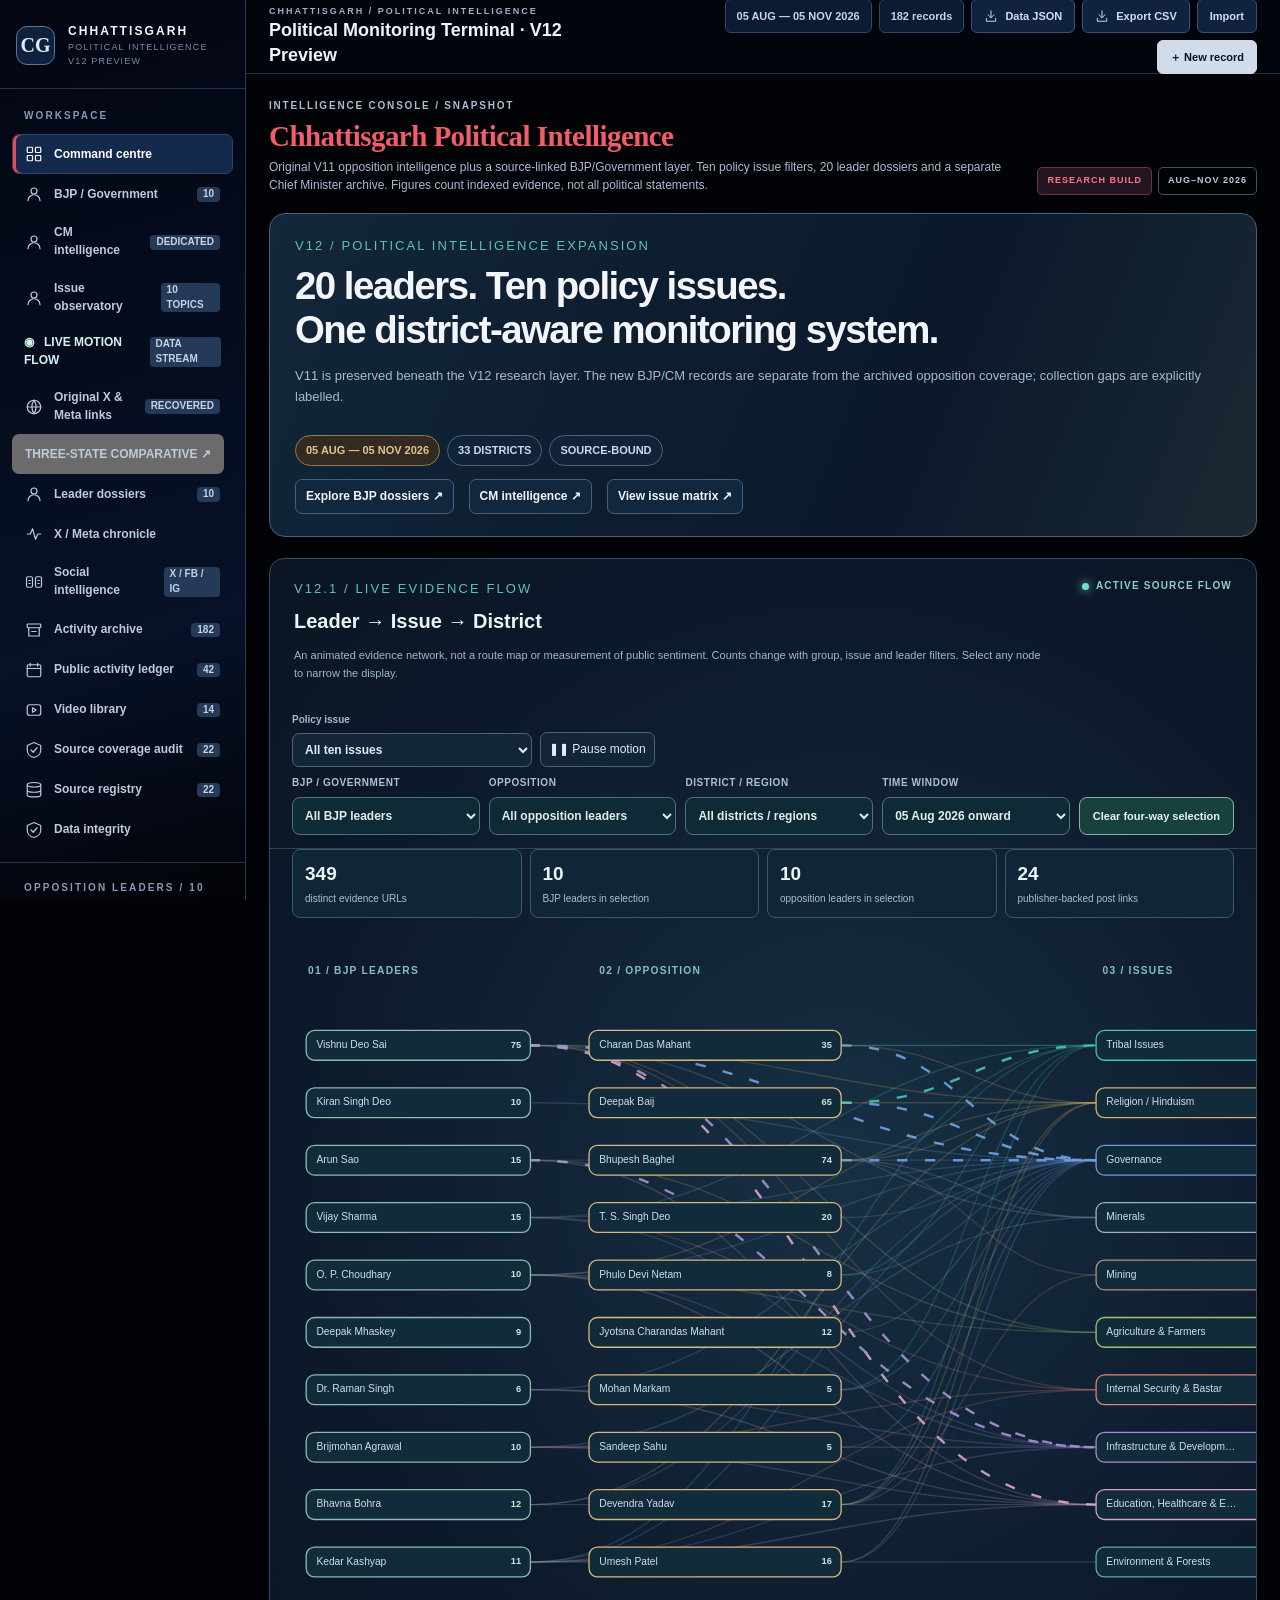
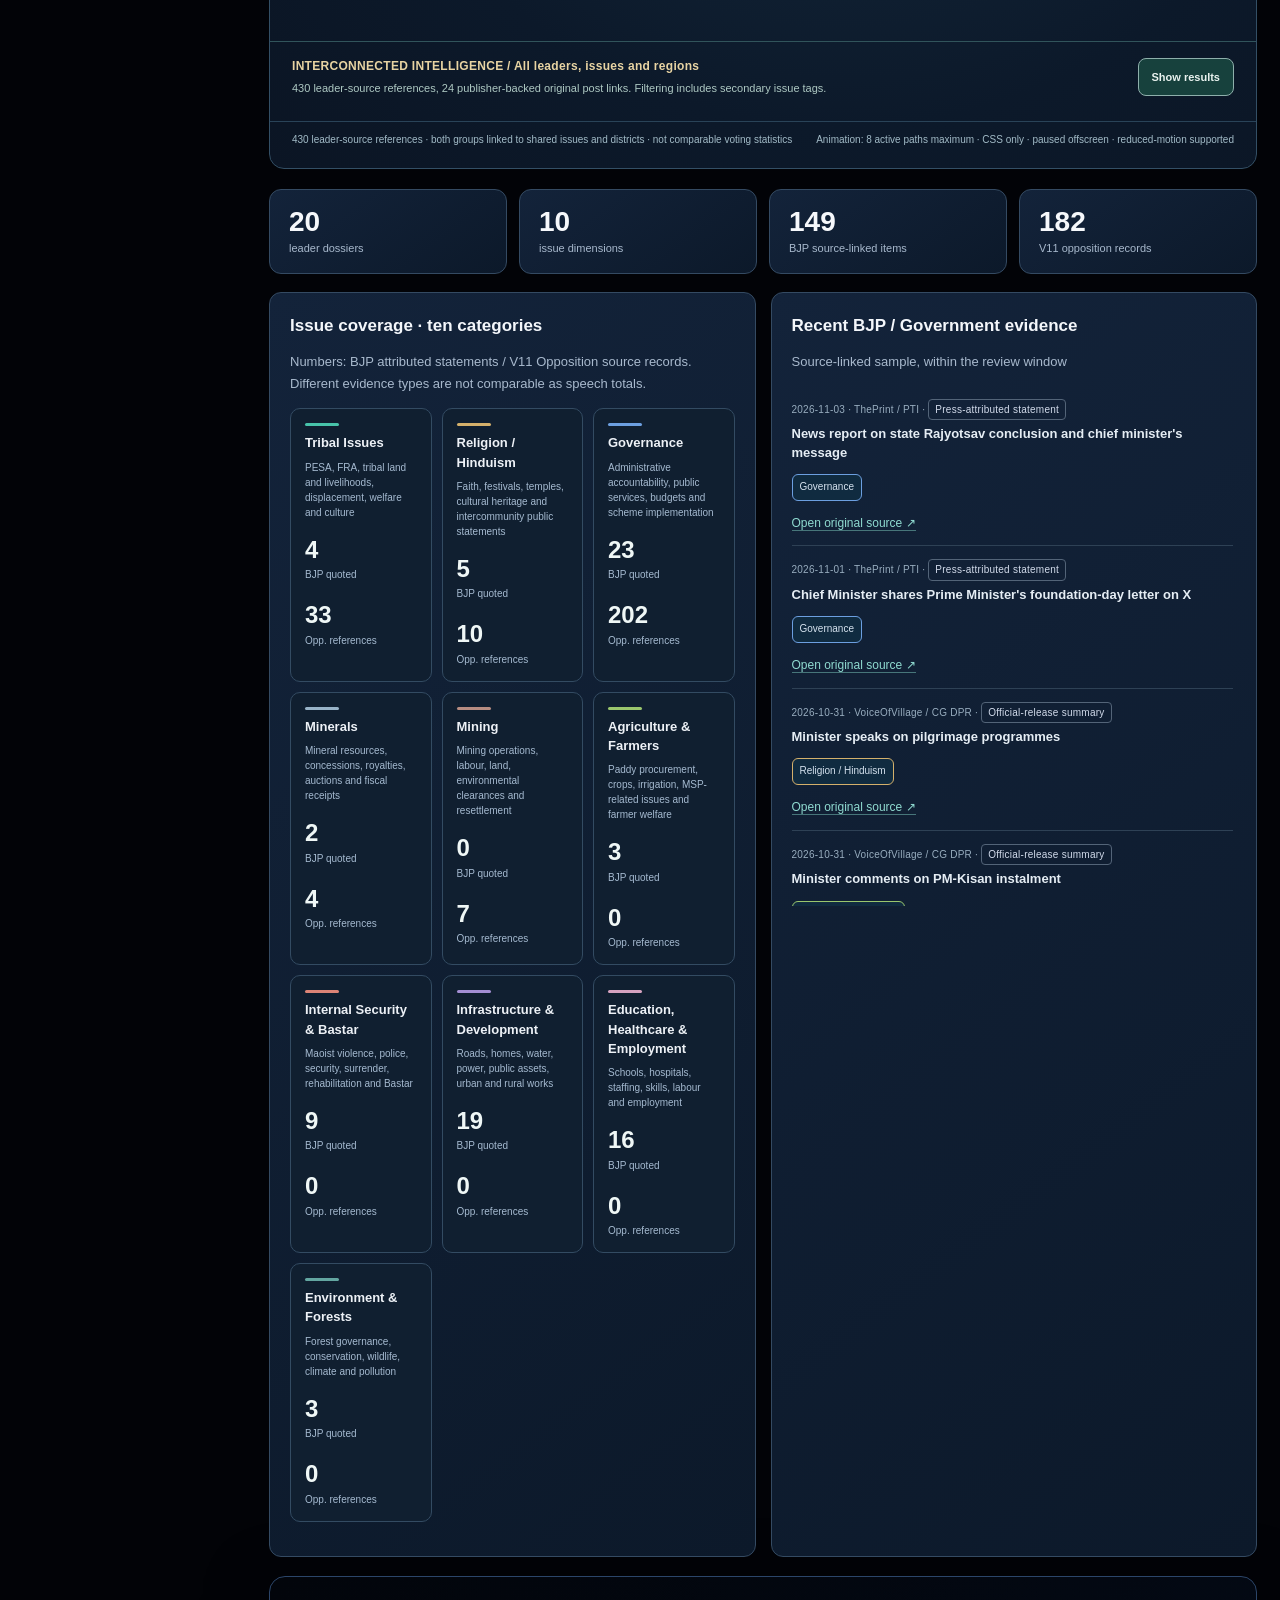
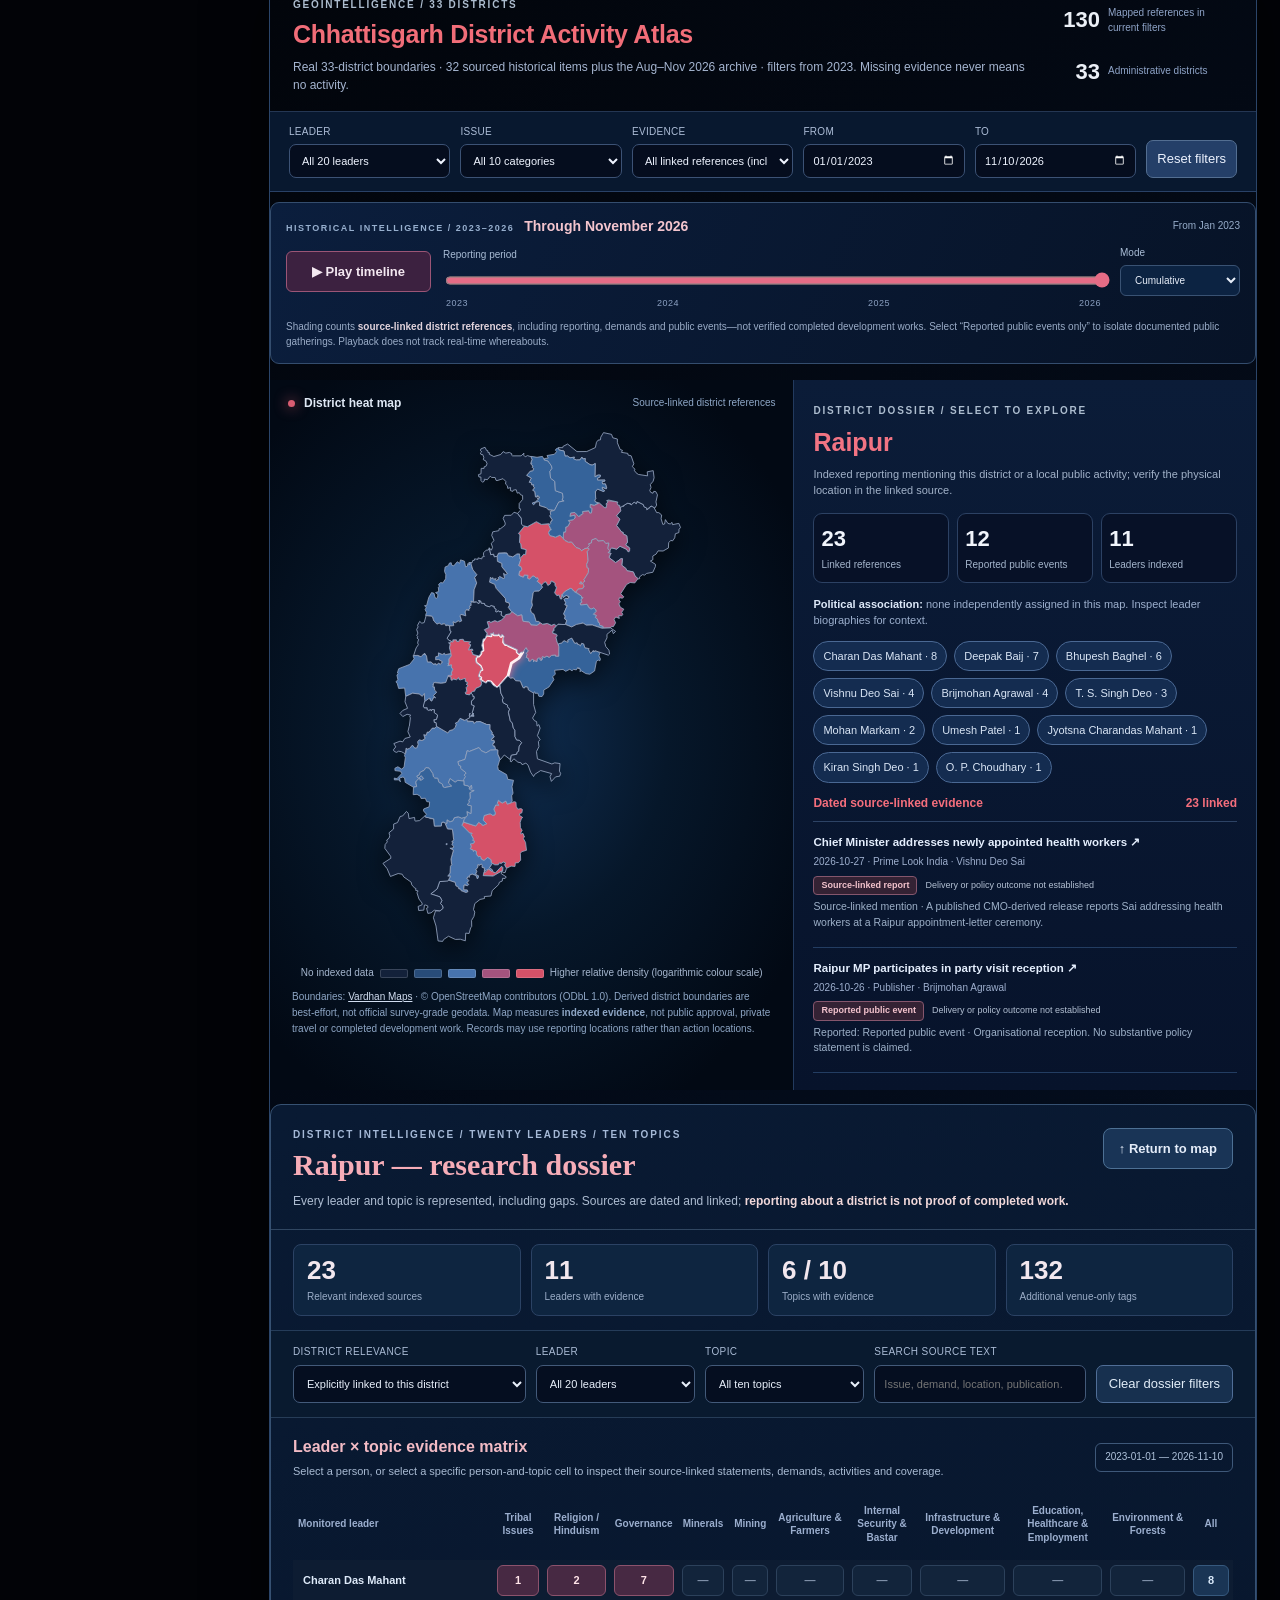
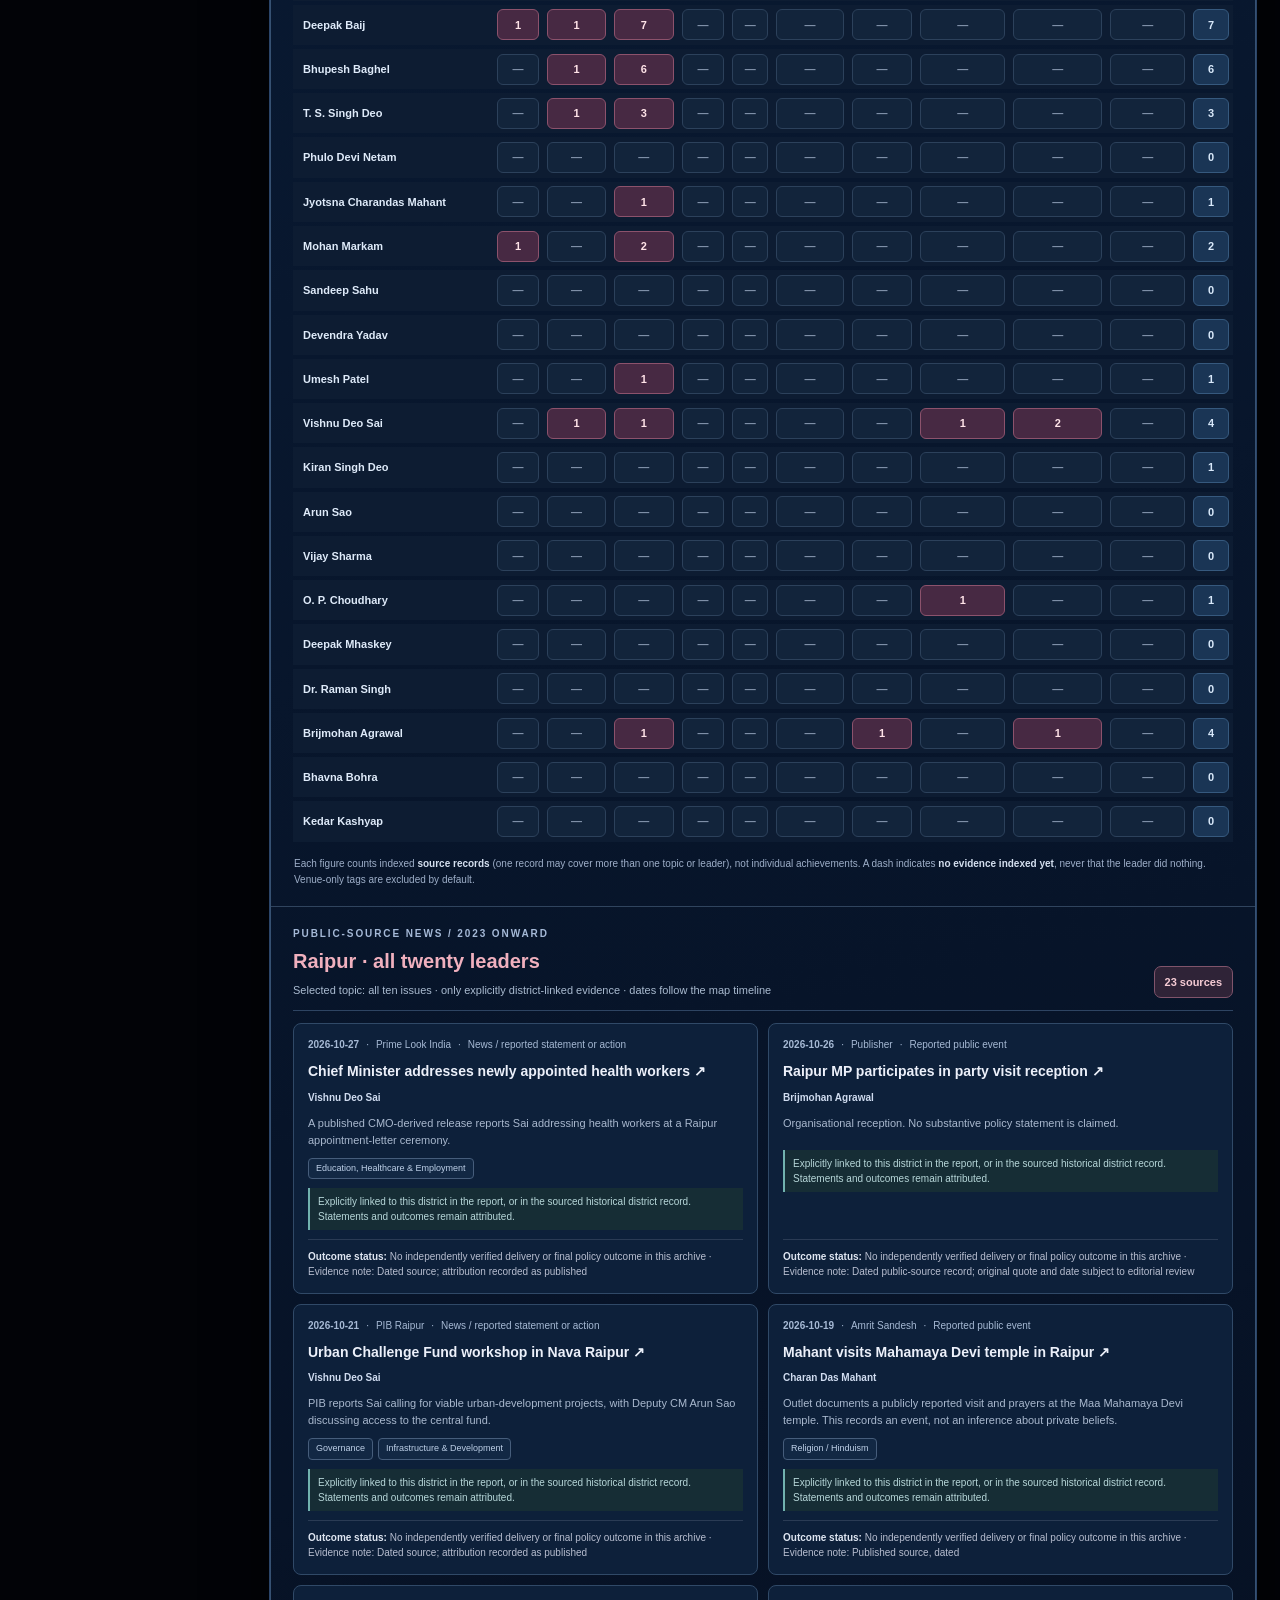
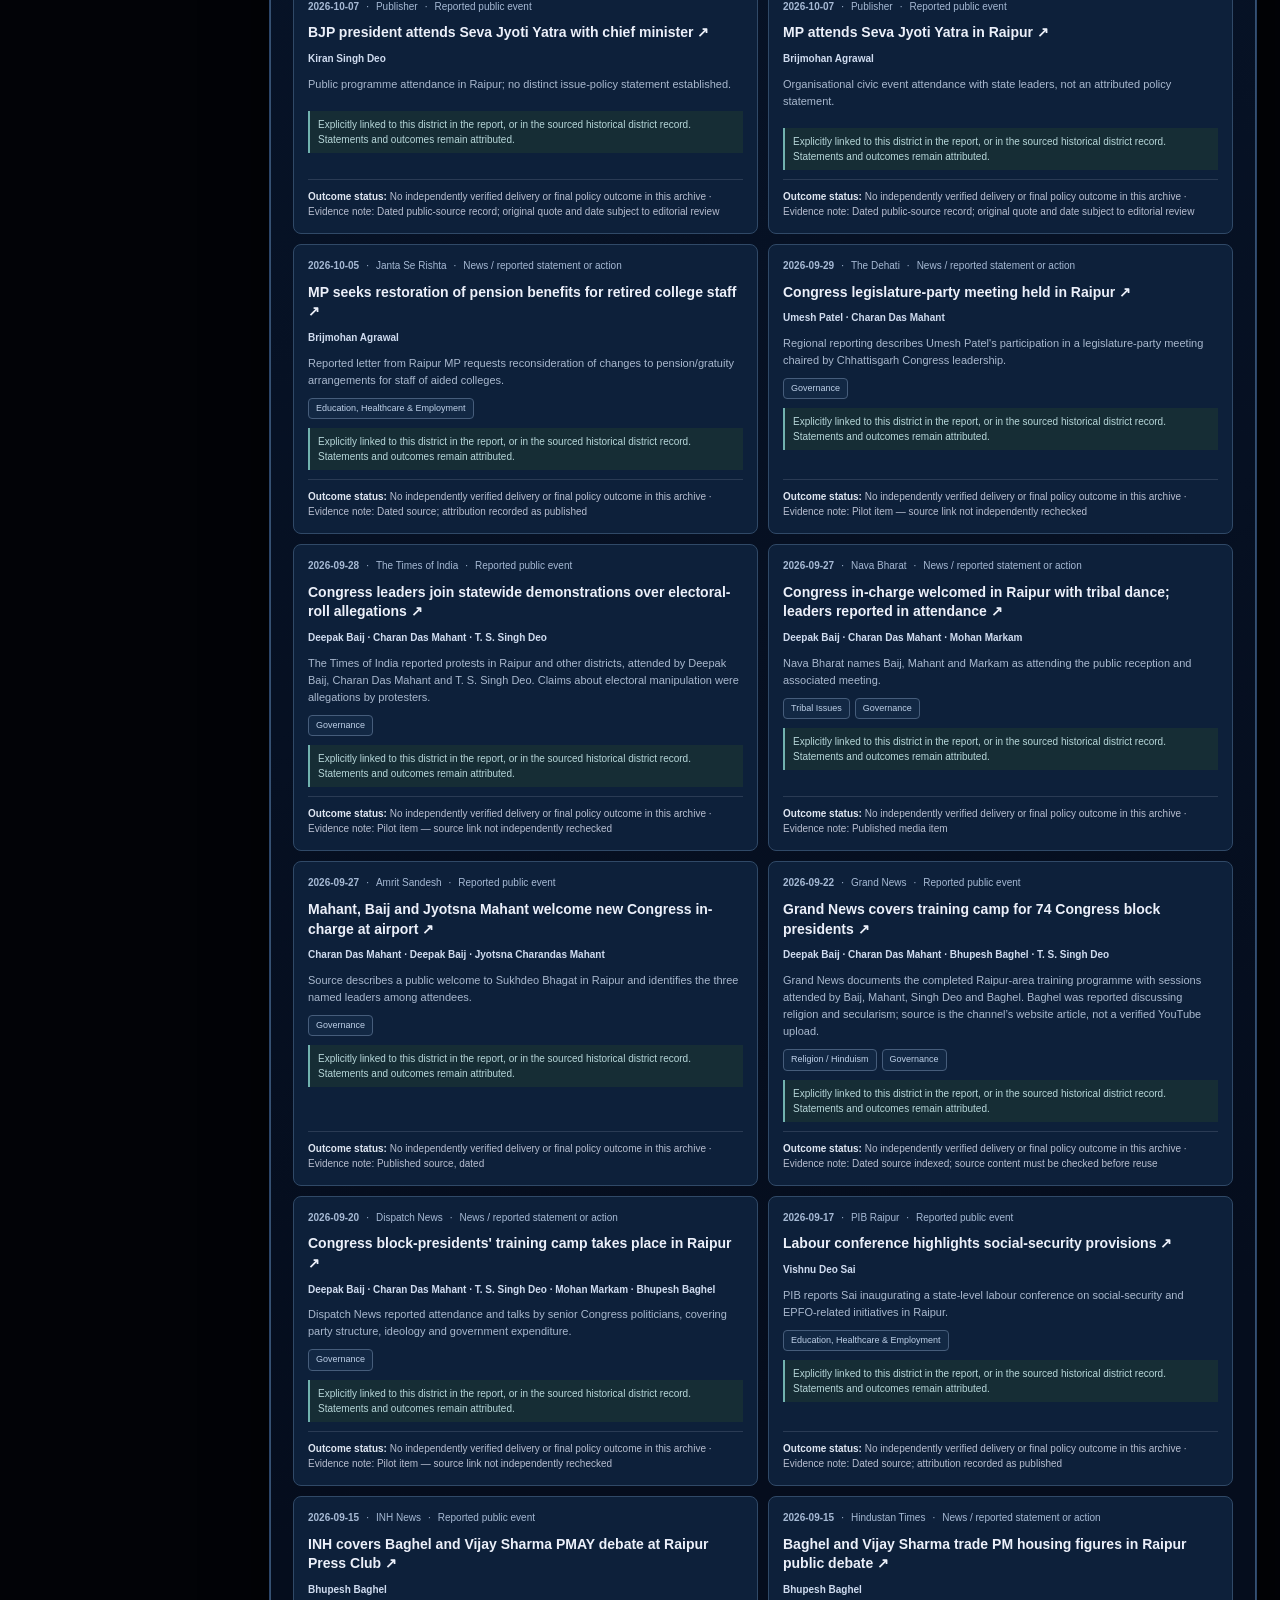
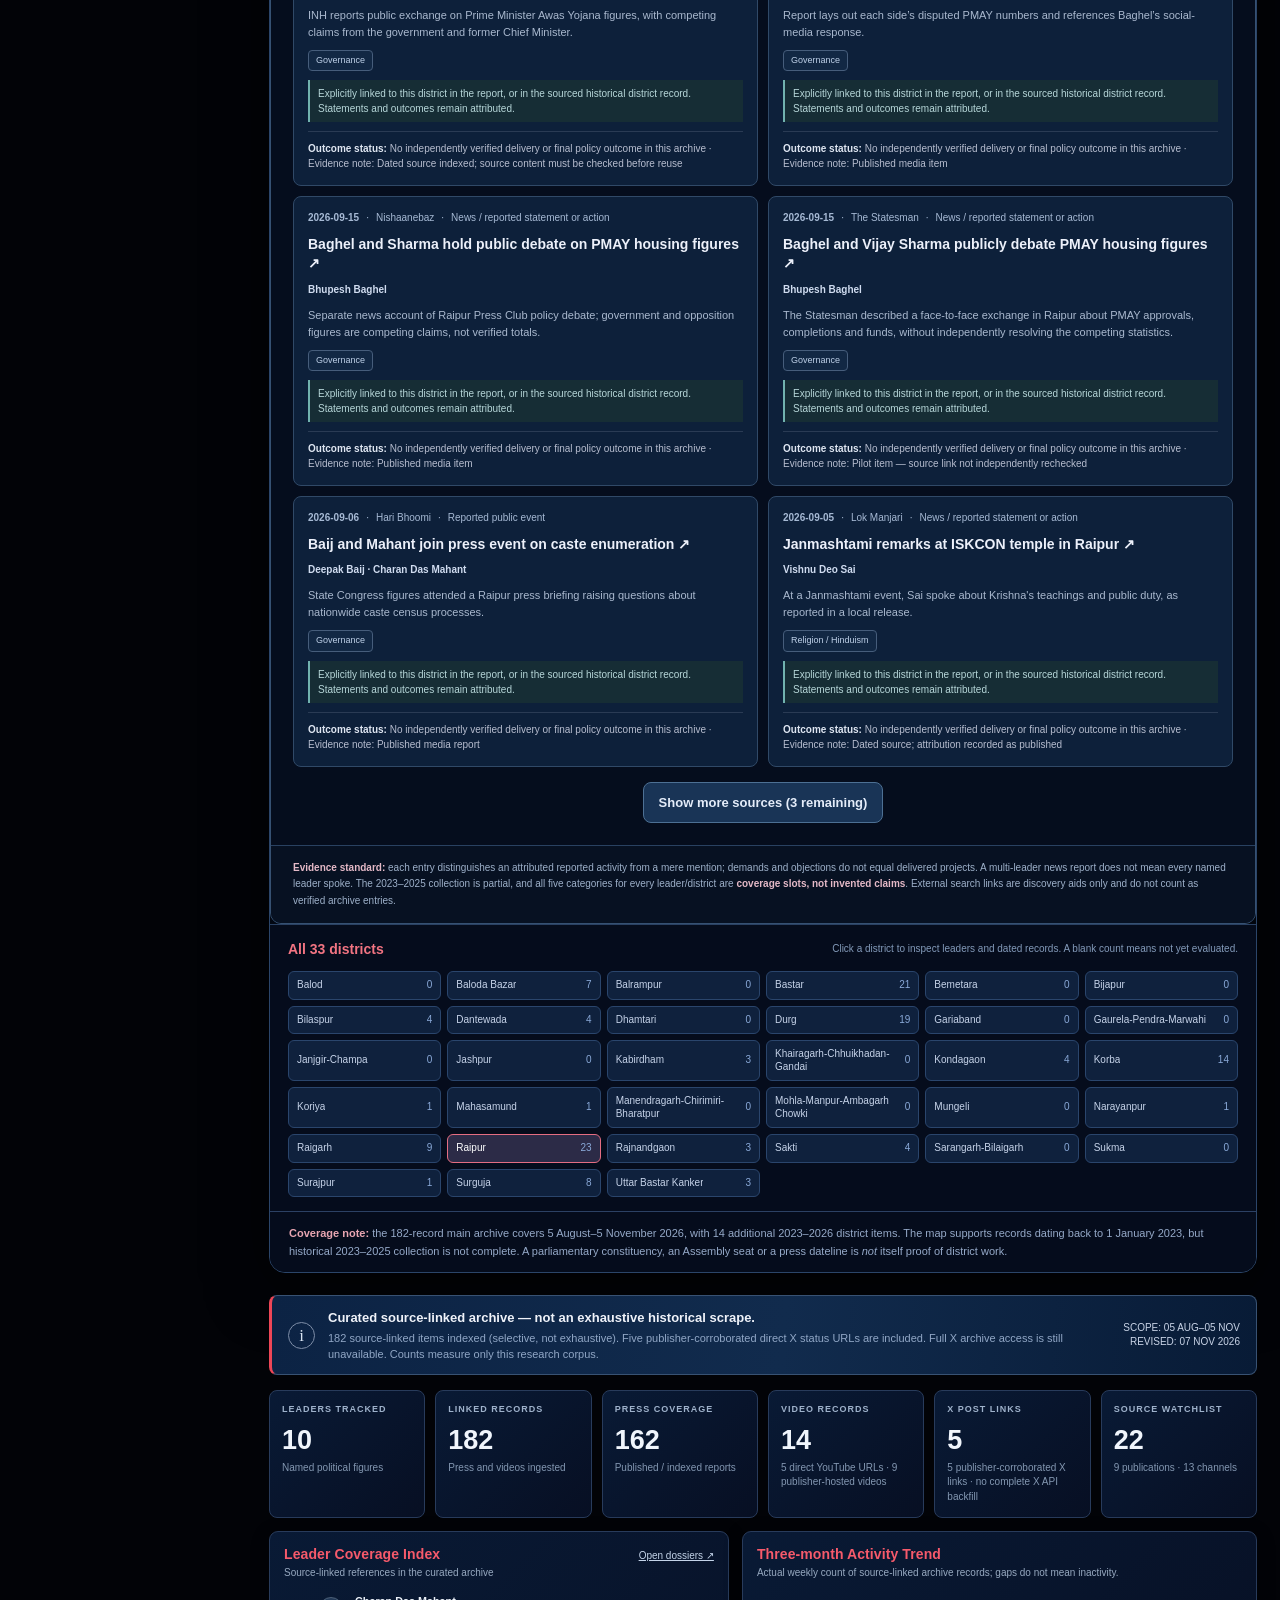
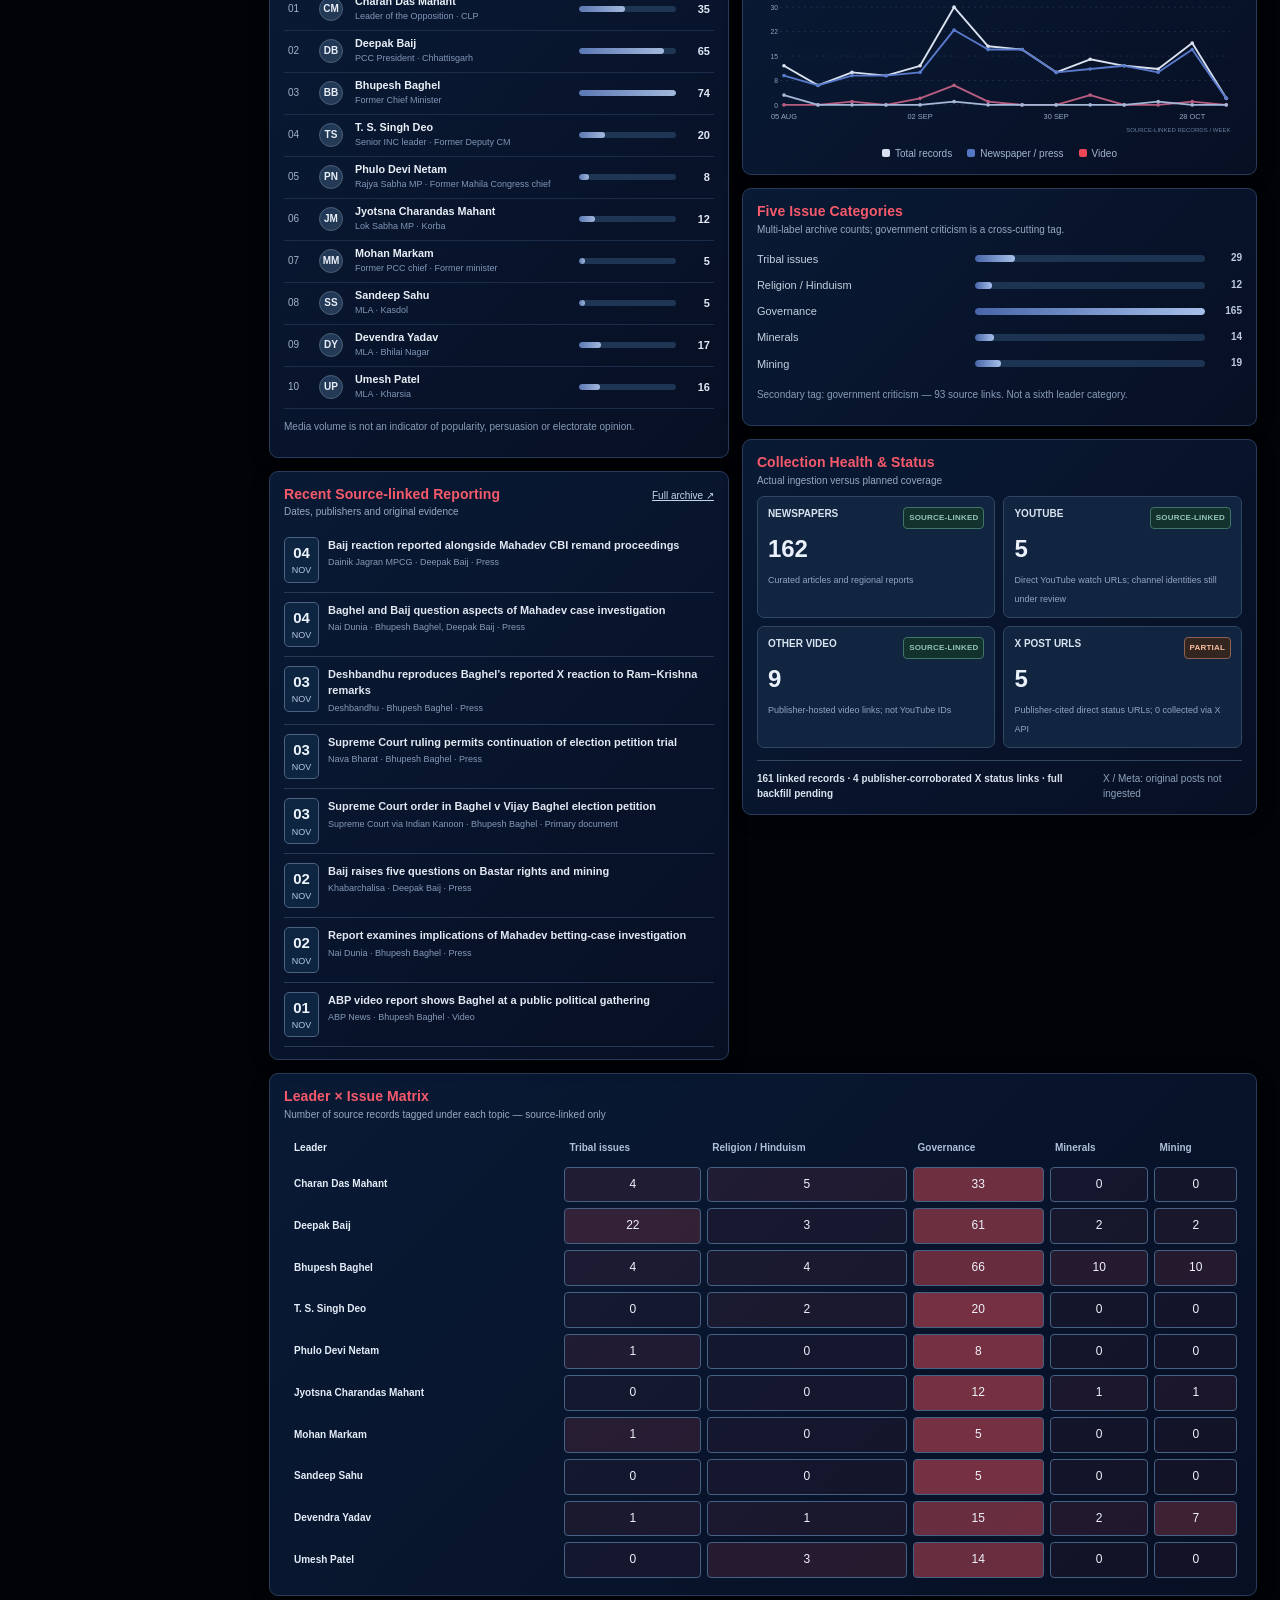
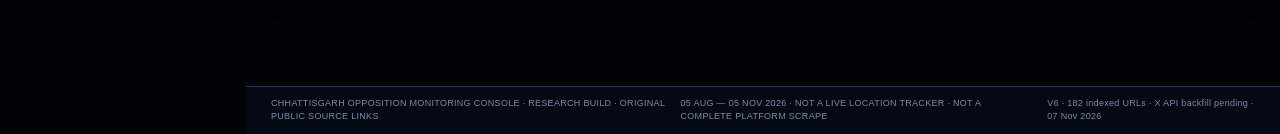
==== commit bbef50dc: "Link three-state comparative module from existing OMS" ====
--- a/index.html
+++ b/index.html
@@ -2117,4 +2117,27 @@
 +'<div class="cg-sdir-meta"><h4>Source-backed public Facebook and Instagram account links</h4><div class="cg-sdir-links">'+(s.accounts||[]).filter(x=>x.platform==="Facebook"||x.platform==="Instagram").map(x=>link(x.url,x.person+' · '+x.platform)).join('')+'</div></div>';
 const hero=el.querySelector(".v12-hero");if(hero)hero.insertAdjacentElement("afterend",box);else el.insertBefore(box,el.firstChild);
 })();
-</script></body></html>+</script><script id="omsThreeStateLinkInstaller">
+(function(){
+"use strict";
+function install(){
+ if(document.getElementById("oms-cmp-entry"))return;
+ var ref=document.querySelector('[data-nav="v12-links"]')||document.querySelector('[data-nav="v12-bjp"]');
+ var button=document.createElement("button");
+ button.id="oms-cmp-entry";button.type="button";button.textContent="THREE-STATE COMPARATIVE ↗";
+ button.setAttribute("aria-label","Open Madhya Pradesh, Odisha and Jharkhand comparative intelligence");
+ button.addEventListener("click",function(){window.location.href="./comparative.html";});
+ if(ref){
+  button.className=ref.className;
+  button.style.cssText="min-width:0;max-width:100%;";
+  ref.insertAdjacentElement("afterend",button);
+ }else{
+  button.style.cssText="position:fixed;bottom:18px;right:18px;z-index:2147482000;background:#1a3430;border:1px solid #72cfb5;color:#eaf4ef;padding:12px 16px;border-radius:8px;font:700 12px sans-serif;box-shadow:0 8px 26px #0008;cursor:pointer";
+  document.body.appendChild(button);
+ }
+}
+if(document.readyState==="loading")document.addEventListener("DOMContentLoaded",install,{once:true});
+else install();
+})();
+</script>
+</body></html>
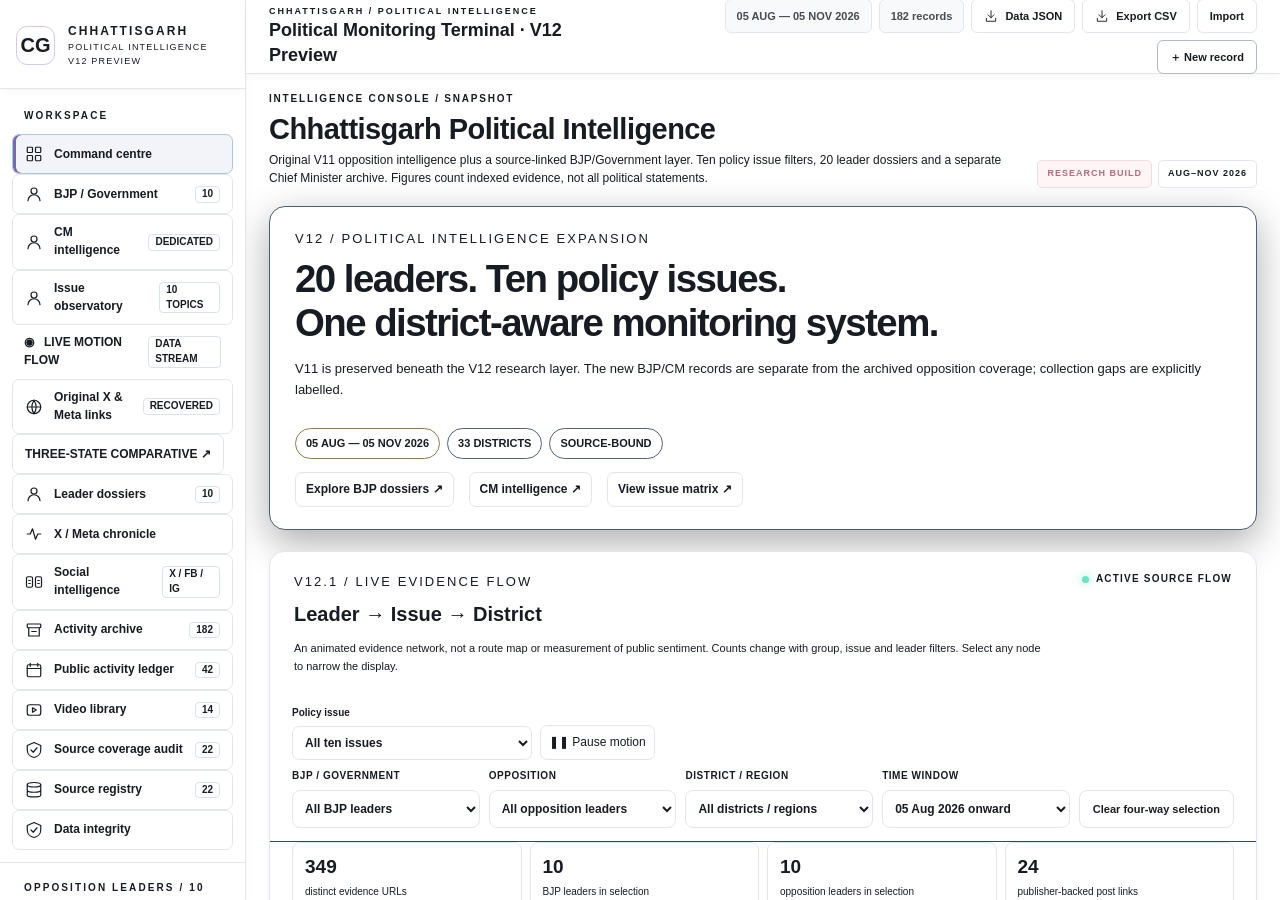
==== commit 8f04ffd9: "Promote approved SaaS light-theme OMS to permanent GitHub Pages homepage Archive original 1.5 MB ter" ====
--- a/index.html
+++ b/index.html
@@ -1,2143 +1,505 @@
-<!DOCTYPE html>
-<html lang="en"><head><meta charset="utf-8"/><meta content="width=device-width,initial-scale=1" name="viewport"/><meta content="dark" name="color-scheme"/><title>Chhattisgarh Opposition Monitoring Console — Research Archive</title><style>
-:root{--bg:#03060c;--black:#020306;--navy:#08172d;--navy2:#0d2040;--navy3:#11294e;--navy4:#182c4a;--red:#eb5662;--red2:#ff7580;--silver:#c9d3e5;--muted:#8d9ab2;--border:#23334e;--soft:#172842;--blue:#557ac0;--white:#eff3fb}
-*{box-sizing:border-box}html{scroll-behavior:smooth}body{margin:0;background:var(--bg);color:var(--silver);font:13px/1.48 Inter,-apple-system,BlinkMacSystemFont,'Segoe UI',sans-serif}a{color:inherit;text-decoration:none}button,input,select{font:inherit}button{cursor:pointer}::-webkit-scrollbar{width:9px;height:8px}::-webkit-scrollbar-thumb{background:#293c5c;border-radius:9px}*{scrollbar-color:#293c5c transparent}svg.ic{width:18px;height:18px;fill:none;stroke:currentColor;stroke-linecap:round;stroke-linejoin:round;stroke-width:1.6;flex:none}
-.shell{display:grid;grid-template-columns:246px minmax(0,1fr);min-height:100vh}.sidebar{background:linear-gradient(175deg,#050b19 0,#060d1b 68%,#070b14);border-right:1px solid #2a3850;position:sticky;top:0;height:100vh;overflow:auto;scrollbar-width:thin}.brand{padding:23px 16px 19px;display:flex;align-items:center;gap:13px;border-bottom:1px solid var(--border)}.brandmark{display:grid;place-items:center;width:39px;height:39px;border:1px solid #60738d;background:#0e223e;color:#e1e9f6;font:700 20px Georgia,serif;border-radius:11px}.brand b{display:block;color:#f5f6fb;font-size:12px;letter-spacing:2.1px}.brand small{display:block;color:#788ba8;font-size:9px;letter-spacing:1.2px;line-height:1.55}.sidebar-section{padding:20px 12px 12px}.sidecap{font-size:10px;font-weight:800;letter-spacing:2.1px;color:#8899b6;padding:0 12px;margin:0 0 11px}.side-link{display:flex;gap:11px;align-items:center;min-height:40px;border:1px solid transparent;border-radius:7px;padding:9px 12px;color:#becadd;font-weight:650;font-size:12px;transition:background .18s,color .18s}.side-link:hover,.side-link.on{background:#132a4c;color:#fff}.side-link.on{border-color:#28446e;box-shadow:inset 3px 0 0 var(--red)}.side-link i{font-style:normal;margin-left:auto;padding:0 6px;border-radius:4px;font-size:10px;background:#243a58;color:#c6d2e8}.watchlist{border-top:1px solid var(--border);padding-top:18px}.watchperson{display:flex;gap:10px;align-items:center;padding:7px 12px;border-radius:8px;transition:background .2s}.watchperson:hover{background:#132440}.roundel{display:inline-grid;place-items:center;background:linear-gradient(140deg,#1f3758,#263b54);border:1px solid #4d6179;color:#e9eef7;width:30px;height:30px;border-radius:50%;font-size:10px;font-weight:750;flex:none}.watchperson b,.watchperson small{display:block}.watchperson b{color:#e3e7ed;font-size:11px}.watchperson small{color:#8496b0;font-size:9.5px;line-height:1.25;margin-top:2px}.sidefoot{padding:14px;margin:18px 12px;border:1px solid #32435d;background:#0e1c32;border-radius:9px;color:#8c9bb3;font-size:11px}.sidefoot b{display:block;color:#d5dcec;letter-spacing:1.2px;font-size:10px;margin-bottom:8px}.dotlive{display:inline-block;width:7px;height:7px;background:#d8ad76;border-radius:50%;margin-right:6px}
-.app{min-width:0}.topbar{height:74px;position:sticky;top:0;z-index:20;background:rgba(3,6,13,.97);backdrop-filter:blur(15px);border-bottom:1px solid var(--border);display:flex;align-items:center;justify-content:space-between;padding:13px 23px;gap:12px}.topbrand{min-width:0}.smallcaps{font-size:9px;letter-spacing:2px;color:#9dafc9;text-transform:uppercase;font-weight:850}.topbrand strong{display:block;color:var(--white);font-size:18px;line-height:1.4}.toolbar{display:flex;align-items:center;flex-wrap:wrap;justify-content:flex-end;gap:7px}.toolbar .period{padding:8px 11px;background:#0b1b34;border:1px solid #324563;border-radius:6px;color:#c6d3e8;font-size:11px;font-weight:700}.action{border:1px solid #3b5070;background:#10223e;color:#d4deef;border-radius:6px;padding:8px 12px;display:inline-flex;gap:7px;align-items:center;font-size:11px;font-weight:650;white-space:nowrap}.action:hover{background:#173b66}.action.primary{background:#d2dbea;color:#07101d;border-color:#d2dbea}.action svg.ic{height:14px;width:14px}.content{padding:25px 23px 32px;max-width:1760px;margin:auto}.view{scroll-margin-top:92px;padding-bottom:58px}.js-enabled .view:not(.active){display:none}.eyebrow{font-size:10px;color:#adbdcf;font-weight:850;letter-spacing:1.8px}.hero{display:flex;align-items:flex-end;justify-content:space-between;gap:18px;margin:0 0 17px}.hero h1{font-family:Georgia,'Times New Roman',serif;color:var(--red2);font-size:29px;line-height:1.12;margin:6px 0 7px;letter-spacing:-.55px}.hero p{color:#acbad0;margin:0;max-width:850px;font-size:12px}.tagset{display:flex;gap:6px;flex:none}.tag{font-size:9px;letter-spacing:1px;border:1px solid #40516a;padding:6px 9px;border-radius:5px;color:#bbc9df;font-weight:700}.tag.highlight{border-color:#6c3348;color:#fa7987;background:#231622}.alert{background:linear-gradient(95deg,#0c2344,#112b4d 52%,#081b36);border:1px solid #385273;border-left:3px solid var(--red);padding:12px 16px;border-radius:8px;margin-bottom:15px;display:flex;gap:13px;align-items:center}.alert .bub{border:1px solid #7e8ea8;border-radius:50%;height:27px;width:27px;display:grid;place-items:center;flex:none;font-family:Georgia;color:#d9e4f2;font-size:17px}.alert strong{color:#eff2f9}.alert p{color:#91a7c6;margin:2px 0 0;font-size:11px}.alertsidenote{margin-left:auto;color:#c9d4e7;font-size:10px;text-align:right;white-space:nowrap}
-.metricgrid{display:grid;grid-template-columns:repeat(6,minmax(0,1fr));gap:10px;margin-bottom:13px}.metric{border:1px solid #344a68;border-radius:8px;background:linear-gradient(145deg,#102544,#0a162c);min-height:87px;padding:12px 12px;overflow:hidden}.metric-k{font-size:9px;color:#9fb2cb;font-weight:800;letter-spacing:1px}.metric-n{color:#f0f5fc;font-size:27px;font-weight:750;line-height:1.3;margin:6px 0 3px;font-variant-numeric:tabular-nums}.metric-n small{font-size:9px;color:var(--red2);margin-left:5px;vertical-align:middle}.metric-foot{font-size:10px;color:#8397b1}.dashgrid{display:grid;grid-template-columns:1fr 1.12fr;gap:13px;align-items:start}.stack{display:flex;flex-direction:column;gap:13px}.panel{background:linear-gradient(155deg,#0c1d36,#07152b 77%);border:1px solid #344861;border-radius:9px;padding:12px 14px;min-width:0;box-shadow:0 4px 20px #0003}.panel-head{display:flex;justify-content:space-between;align-items:baseline;gap:12px;margin-bottom:8px}.panel h2{font-size:14px;color:var(--red2);margin:0;font-weight:750;letter-spacing:.1px}.panel-head p{font-size:10px;color:#97a9c0;margin:1px 0 0}.panel-head .minor{font-size:10px;color:#c4d4e9;text-decoration:underline}.leaderrow{display:grid;grid-template-columns:23px 28px minmax(120px,1fr) minmax(52px,97px) 26px;gap:8px;align-items:center;padding:5px 4px;border-bottom:1px solid #1b2d48;min-height:42px}.leaderrow:hover{background:#162a46}.leaderrow .no{color:#a4b3c9;font-size:10px}.leaderrow .roundel{width:24px;height:24px}.leader-identity{min-width:0}.leader-identity b{color:#eaf0f8;display:block;font-size:10.8px;overflow:hidden;text-overflow:ellipsis;white-space:nowrap}.leader-identity small{display:block;color:#8197b7;font-size:9px;overflow:hidden;text-overflow:ellipsis;white-space:nowrap}.minor-track{height:6px;border-radius:5px;background:#1e3553;overflow:hidden}.minor-track span{height:100%;display:block;border-radius:5px;background:linear-gradient(90deg,#5b78b3,#a3b8dc)}.ncount{font-size:11px;text-align:right;color:#e0e8f6}.note{color:#889cb7;font-size:10px;line-height:1.6;margin:10px 0}.statbar{display:grid;grid-template-columns:minmax(115px,1fr) minmax(80px,1.1fr) 28px;gap:9px;align-items:center;padding:5px 0;font-size:11px}.statbar>span{color:#c4d0e0}.statbar b{text-align:right;color:#bdc9dc;font-size:10px;font-weight:600}.statbar .track{height:7px;background:#1c3451;border-radius:6px;overflow:hidden}.statbar .track i{display:block;height:100%;background:linear-gradient(90deg,#4765a8,#a7c0ea);border-radius:6px}.trend{width:100%;max-height:244px}.legend{display:flex;gap:15px;justify-content:center;flex-wrap:wrap;margin:4px 0 0;color:#a4b6d0;font-size:10px}.legend span::before{content:'';display:inline-block;width:8px;height:8px;margin-right:5px;border-radius:2px;background:#d9e1f0}.legend span:nth-child(2)::before{background:#5676c6}.legend span:nth-child(3)::before{background:var(--red)}.feedline{display:flex;align-items:start;gap:9px;border-bottom:1px solid #273954;padding:9px 0}.day{border:1px solid #4b6281;background:#0d2541;border-radius:5px;min-width:35px;width:35px;padding:4px 1px;text-align:center;color:#edf3fb}.day strong,.day small{display:block}.day strong{font-size:15px}.day small{font-size:9px;color:#b8c8df}.flbody{min-width:0}.flbody a{font-size:11px;display:block;color:#e2e8f2;font-weight:700}.flbody a:hover{color:var(--red2)}.micro{font-size:9px;color:#869ab8;margin-top:3px}.dot{margin:0 5px;color:#4c6c99}.qualitygrid{display:grid;grid-template-columns:1fr 1fr;gap:8px}.quality-cell{border:1px solid #304763;background:#112440;border-radius:7px;padding:10px}.quality-head{font-size:10px;font-weight:750;color:#d9e4f0;display:flex;justify-content:space-between;gap:7px}.status{font-size:8px;font-weight:800;letter-spacing:.2px;padding:4px 5px;border:1px solid;border-radius:4px;white-space:nowrap}.status.ok{color:#91c5b7;background:#13312d;border-color:#3e7566}.status.warning{color:#f7bd9c;background:#33251f;border-color:#8c6250}.quality-cell strong{display:block;font-size:24px;color:#eaf1fa;margin:2px 0}.quality-cell small{color:#92a6c2;font-size:9px}.footer-strip{border-top:1px solid #32465f;padding-top:11px;margin-top:12px;font-size:10px;color:#8da3bc;display:flex;justify-content:space-between;gap:10px}.footer-strip strong{color:#dae4ef}.ledger{margin-top:13px}.filterline{display:flex;gap:8px;flex-wrap:wrap;margin:12px 0}.filterline select,.filterline input,.modal input,.modal select,.modal textarea{color:#e4eaf4;border:1px solid #344969;background:#0b1a31;border-radius:6px;padding:10px 11px;outline:none}.filterline select:focus,.filterline input:focus,.modal input:focus{border-color:#df6670}.filterline input{flex:1 1 200px}.filterline select{max-width:205px}.total-line{display:flex;justify-content:space-between;align-items:center;gap:15px;color:#97a9c3;font-size:11px;margin:11px 0 13px}.archivegrid{display:grid;grid-template-columns:1fr 1fr;gap:11px}.archive-record{background:linear-gradient(155deg,#0d213c,#08152a);border:1px solid #30435e;border-radius:8px;padding:14px;min-width:0;display:flex;flex-direction:column;gap:8px}.archive-record:hover{border-color:#637ba1}.rec-top{display:flex;align-items:center;flex-wrap:wrap;gap:8px;color:#97a7bf;font-size:10px}.sourceflag{border:1px solid #335276;color:#a8c4eb;background:#112f51;padding:3px 7px;border-radius:4px;font-size:9px;font-weight:750}.sourceflag.secondary{background:#191b2c;color:#a8acc1;border-color:#42405c}.separator{color:#60728e}.archive-record h3{color:#ecf1fa;line-height:1.35;font-size:14px;margin:2px 0}.archive-record p{color:#9eafc8;font-size:11px;line-height:1.55;margin:0;flex:1}.chips{display:flex;flex-wrap:wrap;gap:5px}.issue-chip{font-size:9px;border-radius:4px;color:#bbcadf;border:1px solid #36516e;background:#132d50;padding:3px 7px}.rec-bottom{display:flex;justify-content:space-between;align-items:center;gap:7px;padding-top:9px;border-top:1px solid #233a5a}.rec-people{color:#adbed5;font-size:10px}.source-link{display:inline-flex;align-items:center;gap:4px;color:#f3b2b8;font-weight:700;font-size:11px}.source-link svg{width:12px;height:12px}.source-link:hover{text-decoration:underline}.evidence{font-size:9px;color:#758da9}.evidence b{color:#a2b4cb}.archive-record[hidden]{display:none!important}.hidden{display:none!important}
-.leader-picks{display:flex;flex-wrap:wrap;gap:7px;margin:15px 0}.person-toggle{border:1px solid #324969;padding:9px 12px;background:#0e213d;border-radius:6px;color:#aebed4;font-weight:700}.person-toggle.on{background:#27334d;border-color:#b35461;color:#fff;box-shadow:inset 0 2px 0 var(--red)}.person-toggle small{margin-left:8px;color:#8ba0c0}.leader-detail{margin-top:8px}.js-enabled .leader-detail:not(.selected){display:none}.leader-top{display:flex;gap:14px;align-items:center;border:1px solid #354b68;background:#0e2340;border-radius:8px;padding:16px 19px;margin-bottom:12px}.roundel.big{width:53px;height:53px;font-size:17px}.leader-top h3{font:700 25px Georgia,serif;color:var(--red2);margin:0}.leader-top p{margin:3px 0;color:#a8bcd3}.leader-total{margin-left:auto;color:#e8eff9;text-align:right;font-size:28px}.leader-total small{display:block;color:#99abc0;font-size:9px}.inner-grid{display:grid;grid-template-columns:1.4fr 1fr;gap:12px}.panel.slim{padding:16px}.divider{height:1px;background:#31455e;margin:18px 0}.accountrow{display:grid;grid-template-columns:30px minmax(155px,1fr) minmax(160px,1fr) auto;gap:14px;align-items:center;padding:13px;border-bottom:1px solid #243752}.accountrow .accountname b,.accountrow .accountname small{display:block}.accountrow .accountname b{color:#e2eaf6}.accountrow .accountname small{font-size:10px;color:#8799b1}.accountlinks{display:flex;gap:8px;flex-wrap:wrap}.secondary-action{font-size:10px;padding:5px 7px;border:1px solid #3a5275;border-radius:5px;color:#adbfd9}.secondary-action:hover{border-color:#d36774;color:#e6ecf5}.accountquality{text-align:right}.sourcegrid{display:grid;grid-template-columns:1fr 1fr;gap:12px}.source-item{display:grid;grid-template-columns:25px 1fr auto;align-items:center;gap:12px;border-bottom:1px solid #273a56;padding:11px 0}.source-icon{color:#829bbc}.source-item b,.source-item small{display:block}.source-item b{font-size:11px;color:#dce5f1}.source-item small{font-size:9px;color:#899bb6}.heatwrap{overflow-x:auto}.heatmap{border-collapse:separate;border-spacing:4px;width:100%;min-width:630px}.heatmap th{font-size:10px;font-weight:700;text-align:left;color:#aebfd8;white-space:nowrap;padding:6px}.heatmap th:first-child{color:#e4edf8}.heatmap td{text-align:center}.heatcell{display:block;padding:8px 3px;color:#eff2fa;font-size:12px;border:1px solid #456183;background:rgba(129,53,69,calc(.10 + var(--hot)*.80));border-radius:4px;min-width:41px}.info-tiles{display:grid;grid-template-columns:repeat(3,1fr);gap:12px}.info-tile{padding:16px;background:#0e213c;border:1px solid #344862;border-radius:8px}.info-tile h3{font-size:13px;margin:0 0 6px;color:var(--red2)}.info-tile p{font-size:11px;color:#a0b0c8;margin:0}.helpnote{padding:14px;background:#161c2c;border-left:3px solid #b25b65;color:#b7c5d9;font-size:11px;margin:15px 0}.dataintro{color:#99aec9;max-width:850px}.modal-wrap{display:none;position:fixed;inset:0;z-index:200;background:#000b;align-items:center;justify-content:center;padding:15px}.modal-wrap.open{display:flex}.modal{width:min(670px,98vw);max-height:90vh;overflow:auto;background:#0d1c34;border:1px solid #58708f;border-radius:10px;padding:20px}.modal h2{color:var(--red2);margin:0 0 16px}.modal-grid{display:grid;grid-template-columns:1fr 1fr;gap:12px}.modal-grid label{font-size:10px;color:#adc1dc;display:grid;gap:5px}.modal-grid .wide{grid-column:1/-1}.modal textarea{resize:vertical;min-height:80px}.modal-actions{display:flex;gap:9px;justify-content:flex-end;margin-top:17px}.appfoot{padding:10px 25px;border-top:1px solid #253755;background:#040914;color:#788ca6;font-size:9px;display:flex;justify-content:space-between;gap:12px;letter-spacing:.3px}.screen-reader{position:absolute!important;clip:rect(1px,1px,1px,1px);clip-path:inset(50%);height:1px;width:1px;overflow:hidden}
-@media(max-width:1270px){.metricgrid{grid-template-columns:repeat(3,1fr)}.dashgrid{grid-template-columns:1fr 1fr}.sourcegrid{grid-template-columns:1fr}.leaderrow{grid-template-columns:20px 24px minmax(130px,1fr) minmax(40px,80px) 21px}.accountrow{grid-template-columns:30px 1fr 1fr}.accountquality{display:none}}
-@media(max-width:950px){.shell{grid-template-columns:185px minmax(0,1fr)}.brand b{font-size:11px}.brand small{font-size:8px}.brand{padding:13px 9px}.sidebar-section{padding:14px 7px}.watchperson{padding:8px 3px}.sidecap{padding:0 5px}.sidebar .side-link{padding:8px}.content{padding:16px}.topbar{padding:12px 15px;height:auto;min-height:69px}.toolbar{max-width:65%}.dashgrid{grid-template-columns:1fr}.archivegrid{grid-template-columns:1fr}.inner-grid{grid-template-columns:1fr}.hero h1{font-size:26px}.topbrand strong{font-size:15px}}
-@media(max-width:650px){.shell{grid-template-columns:1fr}.sidebar{height:auto;max-height:none;position:relative;border-right:0;border-bottom:1px solid #32435f}.brand{padding:8px 14px}.sidebar-section{padding:6px 10px 9px}.sidecap{margin:6px 0;font-size:9px}.navlinks{display:flex;gap:5px;overflow-x:auto;padding-bottom:4px}.side-link{white-space:nowrap;min-height:37px;flex:none}.watchlist,.sidefoot{display:none}.topbar{position:relative;display:block;padding:12px 16px}.toolbar{max-width:none;justify-content:flex-start;margin-top:7px;overflow-x:auto;flex-wrap:nowrap}.toolbar .period{white-space:nowrap}.content{padding:13px 11px}.hero{display:block}.hero h1{font-size:23px}.tagset{margin:10px 0}.alert{display:block}.alert .bub{float:left;margin-right:10px}.alertsidenote{margin:8px 0 0;text-align:left}.metricgrid{grid-template-columns:repeat(2,minmax(0,1fr));gap:7px}.metric{min-height:75px;padding:10px}.metric-n{font-size:21px}.metric-foot{font-size:9px}.statbar{grid-template-columns: minmax(105px,1fr) minmax(68px,.9fr) 22px}.accountrow{grid-template-columns:30px 1fr;gap:7px}.accountlinks{grid-column:2}.accountquality{display:none}.source-item{gap:7px}.info-tiles{grid-template-columns:1fr}.modal-grid{grid-template-columns:1fr}.modal-grid .wide{grid-column:auto}.appfoot{display:block;padding:10px}}
-@media(prefers-reduced-motion:reduce){*{scroll-behavior:auto;transition:none!important}}
-
-/* Audit/event/video modules: pre-rendered markup remains visible in restricted previews. */
-.event-ledger{padding:0 16px}.event-row{display:grid;grid-template-columns:52px minmax(200px,1fr) 180px;align-items:center;gap:14px;border-bottom:1px solid #23334e;padding:14px 5px}.event-row:last-child{border-bottom:0}.ev-date{border-radius:7px;padding:8px 4px;text-align:center;background:#0c1a32;border:1px solid #27395b}.ev-date strong{font:700 19px/1 Inter,Arial,sans-serif;color:#edf1fc;display:block}.ev-date small{display:block;color:#8fa2c4;font:600 10px/1.6 Arial}.ev-main h3{font-size:13px;margin:6px 0;color:#ebf0fd}.ev-main p{font-size:11px;color:#91a4c0;margin:0}.event-type,.event-state{display:inline-block;text-transform:uppercase;letter-spacing:.07em;font-size:9px;font-weight:800;color:#b6c8e2}.event-state{margin-left:4px;color:#d2b486}.event-count{color:#e96673;font-size:11px}.event-row[hidden]{display:none!important}
-.vid-grid{display:grid;grid-template-columns:repeat(2,minmax(0,1fr));gap:14px}.vid-card{min-width:0;border:1px solid #334a6d;border-radius:9px;background:linear-gradient(138deg,#0e2342,#080f20);padding:15px}.vid-top{display:flex;justify-content:space-between;gap:8px;align-items:center;color:#9ba9bc;font-size:10px}.vid-play{height:91px;display:flex;align-items:center;justify-content:center;margin:11px 0;background:linear-gradient(125deg,#080e1b,#15345b);border:1px solid #254a74;border-radius:7px}.vid-play svg{height:46px;width:46px;stroke:#e65c69;fill:none;stroke-width:1.4}.vid-card h3{font-size:14px;color:#e8effb;margin:5px 0}.vid-card p{font-size:11px;color:#9caec8}.vid-card .source-link{display:inline-flex;margin-top:14px}.three-metrics{grid-template-columns:repeat(3,minmax(0,1fr))}
-.audit-second{margin-top:14px}.audit-table-wrap{overflow-x:auto}.audit-table{border-collapse:collapse;width:100%;min-width:695px;text-align:left}.audit-table th{font-size:10px;letter-spacing:.07em;color:#a9b8d0;text-transform:uppercase;padding:9px 12px;border-bottom:1px solid #3c5478}.audit-table td{border-bottom:1px solid #263856;font-size:12px;padding:10px 12px;vertical-align:middle}.audit-table tr:last-child td{border-bottom:0}.audit-table td b{font-size:12px;display:block;color:#e3edfa}.audit-table td small{display:block;font-size:10px;color:#869ab5}.audit-num{color:#728bac}.audit-count{font-size:15px!important;font-weight:800;color:#d3e4ff}.audit-table .source-link{font-size:11px}.muted{color:#8293aa}
-@media(max-width:980px){.event-row{grid-template-columns:46px 1fr;gap:9px}.event-row>.source-link{grid-column:2}.vid-grid{grid-template-columns:1fr}}
-@media(max-width:650px){.three-metrics{grid-template-columns:1fr 1fr}.event-ledger{padding:0 9px}.event-row{gap:8px}.audit-table td{padding:9px}.event-row>.source-link{font-size:10px}}
-
-/* V5: five-theme circular intelligence explorer; server-rendered for no-script iPad previews. */
-:root{--bg:#020204;--black:#010102;--navy:#061329;--navy2:#081c37;--navy3:#0d2545;--red:#ed4657;--red2:#ff6474;--silver:#d4dceb}
-body{background:#020307;color:#d0d9ec}
-.sidebar{background:linear-gradient(165deg,#030611,#071127 70%,#020307)}
-.panel,.metric,.leader-top,.archive-record,.vid-card{background:linear-gradient(135deg,#091a35,#070f23)!important;border-color:#283b5b!important}
-.hero h1,.panel h2,.panel-head h2,.orbit-heading,.leader-top h3{color:#f15d6b}
-.orbit-shell{display:grid;grid-template-columns:minmax(310px,.9fr) minmax(330px,1.1fr);gap:16px;align-items:stretch;margin:13px 0 17px}
-.orbit-stage{position:relative;min-height:480px;min-width:0;border:1px solid #324865;background:radial-gradient(ellipse at 50% 52%,#112b52 0%,#07152e 40%,#030910 78%);border-radius:12px;overflow:hidden;display:flex;align-items:center;justify-content:center;isolation:isolate}
-.orbit-stage:before{content:'';position:absolute;width:min(345px,79%);aspect-ratio:1;border:1px solid #3c5a80;border-radius:50%;box-shadow:0 0 0 18px #091a321c,0 0 0 45px #0f22452a,0 0 40px #203e7066;opacity:.8}
-.orbit-rim{position:absolute;width:min(360px,82%);aspect-ratio:1;border-radius:50%;background:conic-gradient(from 0deg,transparent 0 12deg,#dc4958cc 17deg,transparent 42deg,transparent 100deg,#7896bb88 117deg,transparent 140deg,transparent 250deg,#c2d0e766 270deg,transparent 288deg);mask:radial-gradient(transparent 0 47%,#000 48% 49%,transparent 51%);animation:orbit-rotate 26s linear infinite;pointer-events:none;z-index:1}
-.orbit-rim.second{width:min(284px,67%);opacity:.55;animation-duration:37s;animation-direction:reverse;transform-origin:center}
-.orbit-spokes{position:absolute;width:100%;height:100%;top:0;left:0;z-index:0;pointer-events:none}
-.orbit-spokes line{stroke:#315b88;stroke-width:1.1;stroke-dasharray:4 8;animation:orbit-dash 16s linear infinite}
-.orbit-core{position:absolute;z-index:2;left:50%;top:50%;transform:translate(-50%,-50%);width:146px;height:146px;display:flex;flex-direction:column;justify-content:center;align-items:center;text-align:center;border-radius:50%;border:1px solid #6382a4;background:radial-gradient(circle at 36% 23%,#1a3c62,#080e23 70%);box-shadow:0 0 20px #002246aa,inset 0 0 18px #10274d}
-.orbit-core b{font:700 32px Georgia,serif;color:#f1f4fc;letter-spacing:.03em}
-.orbit-core small{font-size:10px;color:#a8bad4;line-height:1.25;max-width:124px;padding:2px 7px}
-.orbit-node{position:absolute;z-index:4;transform:translate(-50%,-50%);display:grid;gap:2px;place-items:center;min-width:116px;max-width:139px;padding:10px 8px;border:1px solid #4e6585;border-radius:10px;background:linear-gradient(135deg,#102b52,#081833);box-shadow:0 5px 16px #0009;color:#dfebfa;text-align:center;font-size:11px;font-weight:850;transition:box-shadow .22s,background .22s,border-color .22s;cursor:pointer;animation:orbit-breathe 6s ease-in-out infinite;line-height:1.2}
-.orbit-node:nth-of-type(2n){animation-delay:-2.8s}.orbit-node:hover,.orbit-node:focus-visible,.orbit-node.active{background:linear-gradient(125deg,#28152c,#193153);border-color:#ff7a84;box-shadow:0 0 0 2px #e14c5c66,0 0 25px #ff445566;color:#fff;outline:none}
-.orbit-node small{font-size:10px;font-weight:650;color:#a7bad3}
-.orbit-node.active small{color:#ffc5cc}
-.orbit-node .node-idx{display:inline-grid;place-items:center;border:1px solid #5f7a9e;width:18px;height:18px;border-radius:50%;font-size:9px;color:#d1dae8;margin-bottom:2px}
-.orbit-node.pos-0{left:50%;top:12%}.orbit-node.pos-1{left:83%;top:29%}.orbit-node.pos-2{left:72%;top:80%}.orbit-node.pos-3{left:28%;top:80%}.orbit-node.pos-4{left:17%;top:29%}
-.orbit-caption{position:absolute;left:14px;bottom:12px;right:14px;text-align:center;font-size:10px;letter-spacing:.13em;color:#7797b8;z-index:1}
-.orbit-results{min-height:480px;border:1px solid #334765;border-radius:12px;background:linear-gradient(145deg,#102544,#061125);padding:19px;display:flex;flex-direction:column}
-.orbit-heading{font:700 22px Georgia,serif;margin:0}.orbit-results .micro{margin:6px 0 14px;color:#94a9c7}
-.orbit-panel{border-top:1px solid #29415e;padding-top:12px;margin-top:8px;scroll-margin-top:104px}
-.orbit-panel h3{font:700 18px Georgia,serif;color:#f15d6b;margin:0 0 5px}
-.orbit-panel>p{margin:0 0 9px;color:#aabbd1;font-size:11px}
-.orbit-entries{display:grid;gap:9px;max-height:360px;overflow-y:auto;padding-right:4px}
-.orbit-entry{background:#07152e;border:1px solid #213a60;border-radius:8px;padding:11px 12px}
-.orbit-entry .date{color:#9eacc3;font-size:10px;letter-spacing:.05em}.orbit-entry a{display:block;color:#e9f0fb;font-size:12px;font-weight:750;line-height:1.35;margin:4px 0 5px}.orbit-entry a:hover{color:#ff808b}
-.orbit-entry .sub{color:#879dba;font-size:10px}.orbit-empty{padding:16px;background:#08172f;border:1px dashed #395070;border-radius:7px;color:#a4b5c9;font-size:12px}
-.orbit-panel .category-links{display:flex;flex-wrap:wrap;gap:8px;margin-top:12px}.orbit-cta{display:inline-flex;gap:4px;align-items:center;border:1px solid #526783;background:#0e2649;border-radius:5px;padding:8px 10px;font-size:11px;font-weight:750;color:#dbe6f5;cursor:pointer}.orbit-cta:hover{border-color:#e15c6b;color:#fff}
-.orbit-verification{display:flex;gap:9px;align-items:flex-start;font-size:11px;color:#bac9dc;background:#08182e;padding:11px 13px;border:1px solid #365077;border-radius:7px;margin-top:12px}.orbit-verification b{color:#ff8e9a;white-space:nowrap}
-.js-enabled .orbit-panel:not(.active){display:none}.orbit-panel:target{outline:1px solid #d65c6b;outline-offset:3px}
-.orbit-five-note{padding:12px 16px;border-radius:7px;border:1px solid #294569;background:linear-gradient(90deg,#0a1931,#0c2345);margin:12px 0;color:#aabdd5;font-size:11px}
-.orbit-five-note strong{color:#f16d7c}
-@keyframes orbit-rotate{to{transform:rotate(360deg)}}@keyframes orbit-dash{to{stroke-dashoffset:-240}}@keyframes orbit-breathe{0%,100%{box-shadow:0 4px 14px #0009}50%{box-shadow:0 4px 14px #000b,0 0 12px #335d8844}}
-@media(prefers-reduced-motion:reduce){.orbit-rim,.orbit-spokes line,.orbit-node{animation:none!important}}
-@media(max-width:1150px){.orbit-shell{grid-template-columns:1fr}.orbit-stage,.orbit-results{min-height:435px}}
-@media(max-width:760px){.orbit-stage{min-height:420px}.orbit-node{min-width:100px;max-width:117px;font-size:10px;padding:8px 5px}.orbit-core{width:124px;height:124px}.orbit-core b{font-size:27px}.orbit-node.pos-1{left:84%}.orbit-node.pos-4{left:16%}}
-@media(max-width:430px){.orbit-stage{min-height:365px}.orbit-node{min-width:85px;max-width:99px;font-size:9px;padding:7px 4px}.orbit-node small{font-size:9px}.orbit-node.pos-0{top:12%}.orbit-node.pos-1{left:83%;top:31%}.orbit-node.pos-4{left:17%;top:31%}.orbit-node.pos-2{left:75%;top:82%}.orbit-node.pos-3{left:25%;top:82%}.orbit-core{width:110px;height:110px}.orbit-core b{font-size:24px}.orbit-core small{font-size:9px}.orbit-results{padding:14px}}
-
-.x-recovered-list{display:grid;grid-template-columns:repeat(2,minmax(220px,1fr));gap:13px;margin-top:12px}
-.x-recovered-item{background:#091930;border:1px solid #2a456a;border-radius:9px;padding:15px;min-width:0}
-.x-recovered-item h3{font:700 17px Georgia,serif;color:#f15d6b;margin:8px 0}
-.x-recovered-item p{font-size:12px;line-height:1.5;color:#aabbd1;margin-bottom:14px}
-.x-recovered-item a{display:inline-block;margin:0 12px 5px 0;font-size:11px}
-@media(max-width:700px){.x-recovered-list{grid-template-columns:1fr}}
-
-/* V5 data-aware finishing */
-.ledger .heatmap{min-width:610px}.orbit-stage,.orbit-results{box-shadow:0 18px 30px #0005}.panel-head h2{color:#f65a6b}
-
-.archive-record[data-platform="X"] .sourceflag{color:#ffc0c9}.archive-record[data-platform="X"] a.source-link{margin-right:14px}
-
-/* V6 political profile integrated into dossier above five-topic navigator */
-:root{--red2:#ef6876}
-.profile-panel{border:1px solid #354b67;background:linear-gradient(125deg,#111d34 0%,#0a1730 60%,#090f20 100%);padding:21px 22px;margin:13px 0 18px;border-radius:10px;box-shadow:0 8px 24px #0004}
-.profile-title{display:flex;gap:12px;align-items:center;justify-content:space-between;flex-wrap:wrap;margin-bottom:12px}
-.profile-eyebrow{font-size:10px;text-transform:uppercase;letter-spacing:2px;color:#a0b3cd;font-weight:800}
-.profile-title h3{font:700 24px Georgia,serif;color:#ef6876;margin:6px 0 0}
-.profile-label{font-size:10px;border:1px solid #70829d;padding:7px 9px;border-radius:4px;color:#d1dcec;background:#10223c}
-.profile-brief{line-height:1.72;color:#c2cee1;font-size:12px;margin:10px 0 17px;max-width:1040px}
-.profile-facts{display:grid;grid-template-columns:repeat(3,minmax(0,1fr));gap:11px;margin:12px 0 20px}
-.profile-fact{padding:14px 15px;background:#07152a;border:1px solid #314663;border-radius:6px}
-.profile-fact small{display:block;color:#93a9c8;text-transform:uppercase;letter-spacing:1.3px;font-size:9px;margin-bottom:9px}
-.profile-fact strong{font-size:12px;color:#e2ecfb;line-height:1.55;display:block;font-weight:600}
-.profile-subhead{font-weight:700;font-size:14px;color:#ea7280;margin:2px 0 14px}
-.career-grid{display:grid;grid-template-columns:minmax(0,1.5fr) minmax(235px,.95fr);gap:24px}
-.career-timeline{list-style:none;padding:0 0 0 12px;margin:0 0 15px;border-left:1px solid #536985}
-.career-timeline li{padding:0 0 17px 18px;position:relative;color:#b8c9dc;font-size:11px;line-height:1.62}
-.career-timeline li:before{position:absolute;content:'';width:9px;height:9px;border-radius:50%;left:-17px;top:5px;background:#d45567;border:2px solid #223753}
-.career-timeline strong{display:block;color:#e8eef8;letter-spacing:.5px;font-size:11px;margin-bottom:2px}
-.profile-sources{background:#071324;border:1px solid #2b3d56;border-radius:7px;padding:15px}
-.profile-sources a{display:flex;justify-content:space-between;gap:10px;color:#c9d7e9;border-bottom:1px solid #203450;padding:10px 0;font-size:11px}
-.profile-sources a:hover{color:#fbadb4}
-.profile-note{font-size:10px;color:#8fa6c4;line-height:1.5;margin-top:12px}
-.profile-focus{line-height:1.6;color:#becbda;font-size:11px}
-.sourcegap-grid{display:grid;grid-template-columns:repeat(2,minmax(0,1fr));gap:10px}
-.sourcegap{background:#08172a;border:1px solid #334662;padding:13px;border-radius:7px}
-.sourcegap b{font-size:12px;color:#e0e9f6}.sourcegap small{display:block;color:#9baec5;font-size:10px;line-height:1.45;margin-top:7px}
-.sourcegap .flag{display:inline-block;font-size:9px;letter-spacing:.5px;border:1px solid #5c7292;color:#d5dced;padding:3px 6px;border-radius:3px;margin-left:8px}
-.sourcegap .flag.missing{border-color:#865d66;color:#efb0b5}
-.sourcegap a{font-size:10px;display:inline-block;margin-top:9px;color:#bbd0ed}
-.audit-clarity{border-left:3px solid #b74b5b;background:#12192a;color:#c7d2e1;padding:12px 15px;font-size:11px;line-height:1.55;margin:15px 0}
-@media(max-width:850px){.profile-facts{grid-template-columns:1fr}.career-grid{grid-template-columns:1fr}.profile-panel{padding:16px}.sourcegap-grid{grid-template-columns:1fr}}
-@media(prefers-reduced-motion:reduce){.orbit-node{animation:none!important}}
-</style>
-<style id="cg-map-v7-style">
-.cg-map-hub{border:1px solid #2b4569;background:linear-gradient(140deg,#02050b 0%,#06132a 45%,#02050c 100%);border-radius:16px;margin:19px 0 22px;overflow:hidden;box-shadow:0 14px 60px #0008}
-.cg-map-heading{padding:21px 23px 16px;display:flex;justify-content:space-between;gap:20px;border-bottom:1px solid #243653}.cg-map-heading h2{margin:4px 0 6px;color:#f16d78;font-size:25px;font-weight:700;letter-spacing:-.3px}.cg-map-heading p{color:#a5b5d0;max-width:750px;margin:0;font-size:12px}.cg-map-status{display:grid;grid-template-columns:54px 125px;align-items:center;gap:5px 8px;color:#8fa4c8;font-size:10px;flex:none}.cg-map-status strong{font-size:22px;color:#ebeff6;text-align:right}
-.cg-map-controls{display:flex;align-items:end;flex-wrap:wrap;gap:10px;padding:13px 19px;background:#08182f;border-bottom:1px solid #294166}.cg-map-controls label{display:flex;flex-direction:column;gap:4px;color:#adbdd7;font-size:10px;letter-spacing:.3px;text-transform:uppercase;flex:1 1 115px}.cg-map-controls label:first-child{min-width:150px}.cg-map-controls select,.cg-map-controls input{background:#050d1e;color:#eff4ff;border:1px solid #3c5275;border-radius:7px;min-height:34px;padding:6px 8px;width:100%;font-size:11px;color-scheme:dark}.cg-map-controls button{background:#243f68;color:#edf3ff;border:1px solid #536e91;border-radius:7px;padding:8px 10px;white-space:nowrap}
-.cg-map-layout{display:grid;grid-template-columns:minmax(280px,1fr) minmax(300px,.88fr);gap:0}.cg-map-visual{padding:15px 18px 9px;min-width:0;border-right:1px solid #223a5e;background:radial-gradient(ellipse at 45% 50%,#102e52 0%,#06172a 40%,#020914 83%);position:relative}.cg-map-visual-head{display:flex;align-items:center;gap:9px;font-size:12px;color:#dfe8f5}.cg-map-visual-head span:last-child{margin-left:auto;color:#8ea7c7;font-size:10px}.cg-live-dot{width:7px;height:7px;background:#d85d72;border-radius:50%;box-shadow:0 0 14px #df6078;animation:cgStatus 2.9s infinite alternate}
-.cg-svg-frame{position:relative;display:flex;align-items:center;justify-content:center;overflow:hidden;height:min(59vw,550px);min-height:400px}.cg-svg-frame svg{width:100%;height:100%;max-height:550px;position:relative;z-index:2;filter:drop-shadow(0px 8px 13px #0009)}.cg-svg-beam{position:absolute;left:0;right:0;top:-15%;height:14%;background:linear-gradient(180deg,transparent,#87bdff08,transparent);animation:cgSweep 12s linear infinite;z-index:1;pointer-events:none}.cg-poly{stroke:#95a5c0;stroke-width:.85;stroke-linejoin:round;vector-effect:non-scaling-stroke;transition:fill .55s,stroke .4s,filter .4s;outline:0;cursor:pointer}.cg-poly:hover,.cg-poly:focus{stroke:#e9f0ff;stroke-width:2.15;filter:drop-shadow(0 0 3px #bad6ff)}.cg-poly.cg-selected{stroke:#fff0f3;stroke-width:2.8;filter:drop-shadow(0 0 6px #ef748e);animation:cgOutline 2.6s infinite alternate}.cg-map-legend{display:flex;align-items:center;justify-content:center;flex-wrap:wrap;gap:6px;font-size:10px;color:#a5b6ce;margin:4px 0 8px}.cg-map-legend i{height:9px;width:28px;border:1px solid #ffffff29;border-radius:2px}.cg-map-footnote{font-size:10px;color:#8ea6c5;line-height:1.6;margin:3px 4px 6px}.cg-map-footnote a{text-decoration:underline;color:#d1ddf0}
-.cg-map-detail{padding:20px 19px 16px;background:linear-gradient(180deg,#0b1c38,#07132b);max-height:710px;overflow:auto}.cg-map-detail h3{margin:5px 0;color:#f27483;font-size:25px}.cg-map-detail-top p{color:#a2b2c9;font-size:11px;margin:5px 0 15px}.cg-map-districtstats{display:grid;grid-template-columns:repeat(3,minmax(0,1fr));gap:8px}.cg-map-districtstats div{background:#071127;border:1px solid #2c4163;border-radius:9px;padding:9px 7px;display:flex;flex-direction:column;gap:2px}.cg-map-districtstats strong{font-size:22px;color:#f1f5fc}.cg-map-districtstats span{font-size:10px;color:#a4b5cc}.cg-district-associations{margin:14px 0 8px;font-size:11px;color:#9db0ce;line-height:1.45}.cg-district-associations b{color:#dde9f9}.cg-district-leaders{display:flex;flex-wrap:wrap;gap:7px;margin:12px 0}.cg-district-leaders button{background:#142c50;border:1px solid #4a6893;color:#d9e5f5;border-radius:99px;padding:6px 9px;font-size:11px}.cg-district-leaders button:hover{background:#284b7b}.cg-district-evidence-title{display:flex;justify-content:space-between;color:#f46e7c;font-size:12px;font-weight:700;padding-bottom:9px;border-bottom:1px solid #2d4365}.cg-district-evidence{overflow:auto;max-height:260px;scrollbar-width:thin}.cg-evidence-item{padding:12px 0;border-bottom:1px solid #233d62}.cg-evidence-item a{display:block;color:#e5effe;font-size:11.5px;font-weight:650;text-decoration:none}.cg-evidence-item a:hover{text-decoration:underline}.cg-evidence-item .cg-meta{font-size:10px;color:#9daecd;margin:4px 0}.cg-evidence-item p{margin:4px 0;color:#9db0c8;font-size:10.5px}.cg-empty{padding:15px 0;color:#b9c8dc;font-size:11px}
-.cg-map-all-districts{padding:14px 18px;border-top:1px solid #2a4163;background:#050c1c}.cg-map-roster-head{display:flex;justify-content:space-between;align-items:center;flex-wrap:wrap;gap:8px;margin-bottom:11px}.cg-map-roster-head h3{margin:0;color:#f27482;font-size:14px}.cg-map-roster-head p{margin:0;color:#839ab9;font-size:10px}.cg-district-choices{display:grid;grid-template-columns:repeat(6,minmax(0,1fr));gap:6px}.cg-district-choice{text-align:left;display:flex;align-items:center;justify-content:space-between;gap:4px;border-radius:6px;background:#0f213d;border:1px solid #2a456c;color:#c6d3e9;padding:7px 8px;min-width:0;font-size:10px;line-height:1.25}.cg-district-choice span{overflow:hidden;text-overflow:ellipsis}.cg-district-choice small{color:#8aa9d8;font-size:10px}.cg-district-choice.cg-active{border-color:#e56d82;background:#2c2b47;color:#fff}.cg-map-disclaimer{border-top:1px solid #2c4164;padding:12px 19px;background:#050c1c;color:#95a9c8;font-size:11px;line-height:1.65}.cg-map-disclaimer strong{color:#e9a6b2}
-@keyframes cgSweep{to{transform:translateY(850px)}}@keyframes cgOutline{to{stroke:#fb7186;stroke-width:4}}@keyframes cgStatus{to{opacity:.35;box-shadow:0 0 4px #dc6076}}
-@media(max-width:1220px){.cg-district-choices{grid-template-columns:repeat(4,minmax(0,1fr))}}@media(max-width:960px){.cg-map-layout{grid-template-columns:1fr}.cg-map-visual{border-right:0;border-bottom:1px solid #263c59}.cg-map-detail{max-height:unset}.cg-svg-frame{height:500px}.cg-district-choices{grid-template-columns:repeat(3,minmax(0,1fr))}}@media(max-width:550px){.cg-map-heading{flex-direction:column;padding:14px}.cg-map-heading h2{font-size:21px}.cg-map-status{grid-template-columns:46px 1fr}.cg-map-controls{padding:10px}.cg-map-controls label{flex-basis:135px}.cg-svg-frame{height:415px;min-height:350px}.cg-map-visual{padding:12px 9px}.cg-map-detail{padding:14px}.cg-district-choices{grid-template-columns:repeat(2,minmax(0,1fr))}.cg-map-legend i{width:19px}}
-@media(prefers-reduced-motion:reduce){.cg-live-dot,.cg-svg-beam,.cg-poly.cg-selected{animation:none}}
-
-.cg-playback{border:1px solid #344d6e;border-radius:9px;background:linear-gradient(115deg,#0b1e3d,#071327);padding:13px 15px;margin:10px 0 16px}
-.cg-playback-top{display:flex;align-items:center;justify-content:space-between;gap:12px;margin-bottom:10px}
-.cg-playback-top>div{display:flex;flex-wrap:wrap;align-items:baseline;gap:10px}
-.cg-playback-kicker{color:#97afce;font-size:9px;font-weight:850;letter-spacing:1.5px}
-.cg-playback-top strong{color:#f4c5ce;font-size:14px}.cg-playback-top>span{color:#97adca;font-size:10px}
-.cg-playback-row{display:flex;align-items:center;gap:12px}
-#cgMapPlay{border:1px solid #9b5576;border-radius:6px;background:#3c2140;color:#f4e8f1;padding:10px 13px;white-space:nowrap;font-weight:750;min-width:145px}
-#cgMapPlay:hover,#cgMapPlay[aria-pressed="true"]{background:#70405a;border-color:#eaa2ba;color:white}
-.cg-time-label{display:grid;gap:3px;flex:1;color:#a9bcd5;font-size:10px;min-width:90px}
-#cgTimeline{width:100%;accent-color:#e56c86;cursor:pointer;min-height:25px}
-.cg-time-mode{display:grid;gap:4px;font-size:10px;color:#a9bcd5}
-#cgTimelineMode{border:1px solid #395273;background:#0c2342;color:#e8eef9;border-radius:6px;padding:8px 10px;min-width:120px}
-.cg-timeline-years{display:flex;justify-content:space-between;padding:1px 139px 0 160px;color:#8ba0c1;font-size:9px;letter-spacing:.5px}
-.cg-playback p{font-size:10px;line-height:1.55;color:#9aacc7;margin:8px 0 0}.cg-playback p strong{color:#e1d3dc}
-@media(max-width:700px){.cg-playback-top,.cg-playback-row{flex-wrap:wrap}.cg-time-label{order:2;flex-basis:100%}.cg-time-mode{margin-left:auto}.cg-timeline-years{padding:0 5px}}
-@media(prefers-reduced-motion:reduce){.cg-playback *{scroll-behavior:auto}}
-
-.cg-activity-type{display:flex;flex-wrap:wrap;align-items:center;gap:5px 8px;margin:6px 0 3px}
-.cg-activity-type>span{display:inline-flex;padding:2px 7px;border:1px solid #85566d;background:#342234;color:#f3c3cd;font-size:9px;border-radius:4px;font-weight:700}
-.cg-activity-type>em{font-style:normal;color:#b3c0d3;font-size:9px;line-height:1.45}
-</style>
-<style id="cg-dossier-v9-styles">
-/* V9: District-level ten-leader, five-topic evidence dossiers */
-.cg-research{margin:14px 0 0;border:1px solid #365172;background:linear-gradient(165deg,#091a33,#050d1d 75%);border-radius:11px;overflow:hidden;box-shadow:0 12px 30px #0004;scroll-margin-top:93px;min-width:0}
-.cg-research:focus{outline:2px solid #e67991;outline-offset:2px}
-.cg-research-heading{padding:23px 22px 17px;display:flex;align-items:flex-start;justify-content:space-between;gap:15px;border-bottom:1px solid #304661}
-.cg-research-heading h2{font:700 clamp(22px,2.4vw,30px) Georgia,serif;color:#f6adb8;margin:6px 0 10px}
-.cg-research-heading p{font-size:12px;color:#aebdd2;max-width:900px;line-height:1.6;margin:0}
-.cg-research-heading p strong{color:#f1d8da}
-.cg-research-eyebrow{font-size:10px;letter-spacing:1.9px;color:#a5b9d7;font-weight:850}
-.cg-research-back,.cg-research-more{background:#193456;color:#e4ecf9;border:1px solid #4d7094;border-radius:8px;padding:10px 15px;font-weight:700;white-space:nowrap}
-.cg-research-back:hover,.cg-research-more:hover{background:#305277}
-.cg-research-stats{display:grid;grid-template-columns:repeat(4,minmax(0,1fr));gap:10px;padding:14px 22px;border-bottom:1px solid #253c59}
-.cg-research-stats>div{border:1px solid #2b4264;background:#0e2540;border-radius:8px;padding:10px 13px}
-.cg-research-stats strong{color:#f2e7ee;font-size:26px;display:block;line-height:1.2}
-.cg-research-stats span{font-size:10px;color:#9badc7}
-.cg-research-toolbar{padding:14px 22px;display:flex;align-items:end;flex-wrap:wrap;gap:10px;border-bottom:1px solid #263c57;background:#091a2f}
-.cg-research-toolbar label{display:grid;gap:5px;font-size:10px;letter-spacing:.4px;color:#aabbd5;text-transform:uppercase;flex:1 1 145px;min-width:0}
-.cg-research-toolbar label:first-child{flex:1.25 1 215px}
-.cg-research-toolbar .cg-research-search{flex:1.5 1 190px}
-.cg-research-toolbar select,.cg-research-toolbar input{width:100%;min-height:38px;background:#050e20;border:1px solid #435a7a;border-radius:7px;padding:7px 9px;color:#e9f0fb;color-scheme:dark;font-size:11px}
-.cg-research-toolbar button{min-height:38px;padding:8px 12px;color:#e2edf8;border:1px solid #506e97;border-radius:7px;background:#17304f;white-space:nowrap}
-.cg-research-toolbar select:focus,.cg-research-toolbar input:focus,.cg-research button:focus-visible{outline:2px solid #e47991;outline-offset:2px}
-.cg-matrix-block{padding:17px 22px;border-bottom:1px solid #30445e}
-.cg-matrix-header{display:flex;align-items:center;justify-content:space-between;flex-wrap:wrap;gap:15px;margin-bottom:12px}
-.cg-matrix-header h3{font-size:16px;color:#f2bbc5;margin:0 0 5px}
-.cg-matrix-header p{font-size:11px;color:#a8bad2;margin:0;line-height:1.5}
-.cg-matrix-header>span{font-size:10px;color:#aec1da;border:1px solid #3e5879;border-radius:6px;padding:6px 9px}
-.cg-matrix-scroller{overflow-x:auto;scrollbar-width:thin;max-width:100%}
-.cg-research-matrix{width:100%;min-width:680px;border-collapse:separate;border-spacing:0 4px;font-size:11px}
-.cg-research-matrix thead th{text-align:center;color:#9baece;font-size:10px;white-space:normal;line-height:1.35;font-weight:700;padding:8px 5px}
-.cg-research-matrix thead th:first-child{text-align:left;width:200px}
-.cg-research-matrix tbody tr{background:#0d1c32}
-.cg-research-matrix tbody tr:hover{background:#142a46}
-.cg-research-matrix tbody th{font-weight:650;text-align:left;padding:6px 7px 6px 10px;min-width:150px}
-.cg-research-matrix tbody th button{border:0;background:transparent;color:#dfebfa;text-align:left;padding:6px 0;font-weight:750;width:100%;font-size:11px}
-.cg-research-matrix tbody td{text-align:center;padding:3px 4px}
-.cg-research-matrix tbody td button{width:100%;min-height:31px;min-width:36px;border:1px solid #2c415b;border-radius:6px;background:#12243b;color:#8292ab;font-weight:750;font-variant-numeric:tabular-nums}
-.cg-research-matrix tbody td button.has-evidence{border-color:#8c526c;background:#472943;color:#ffe3e8}
-.cg-research-matrix tbody td button.is-picked{border:2px solid #f4a1b3;background:#823e60;color:#fff}
-.cg-research-matrix tbody td button:not([disabled]):hover{border-color:#e9a5b1;background:#53314e;color:#fff}
-.cg-research-matrix tbody td button[disabled]{cursor:default;opacity:.6}
-.cg-research-matrix tbody td:last-child button{background:#1a3555;color:#d9e9fa;border-color:#36597e}
-.cg-research-matrix tbody th button.is-picked{color:#ffc4d2}
-.cg-matrix-note{font-size:10px;color:#9eafc9;line-height:1.65;margin:10px 1px 0}
-.cg-matrix-note strong{color:#d4dfef}
-.cg-research-news{padding:20px 22px}
-.cg-news-head{display:flex;align-items:flex-end;justify-content:space-between;gap:14px;border-bottom:1px solid #2e4462;padding-bottom:12px;margin-bottom:12px}
-.cg-news-head h3{font-size:20px;color:#f0b0be;margin:5px 0 6px}
-.cg-news-head p{color:#aabbd0;font-size:11px;margin:0}
-.cg-news-head>strong{border:1px solid #80546b;background:#2f2337;color:#f5cbd4;font-size:11px;padding:7px 10px;border-radius:7px;white-space:nowrap}
-.cg-research-feed{display:grid;grid-template-columns:repeat(2,minmax(0,1fr));gap:10px}
-.cg-research-item{background:#0d203a;border:1px solid #304967;border-radius:8px;padding:14px;min-width:0;display:flex;flex-direction:column;gap:9px}
-.cg-research-item:focus-within,.cg-research-item:hover{border-color:#6d7f9d}
-.cg-research-item .cg-item-top{display:flex;align-items:center;flex-wrap:wrap;gap:7px;color:#a6b9d4;font-size:10px}
-.cg-research-item .cg-item-head{color:#ecf0fa;font-size:14px;line-height:1.4;font-weight:740}
-.cg-research-item .cg-item-head:hover{text-decoration:underline;color:#ffc0cd}
-.cg-research-item .cg-item-leaders{font-size:10px;color:#d0dcf0;font-weight:700}
-.cg-research-item .cg-item-text{font-size:11px;color:#a9b8ce;line-height:1.55;margin:0}
-.cg-research-item .cg-item-tags{display:flex;flex-wrap:wrap;gap:5px}
-.cg-research-item .cg-item-tags span{border:1px solid #465d7b;background:#122844;color:#bed0e8;font-size:9px;border-radius:4px;padding:3px 7px}
-.cg-research-item .cg-item-relation{padding:6px 8px;color:#c0bbcf;background:#241e2e;border-left:2px solid #ae7290;font-size:10px;line-height:1.5}
-.cg-research-item .cg-item-relation.is-direct{background:#162d35;border-left-color:#71b2af;color:#b7d7d9}
-.cg-research-item .cg-item-outcome{color:#b7bdcf;font-size:10px;line-height:1.5;border-top:1px solid #2a3b54;padding-top:9px;margin-top:auto}
-.cg-research-item .cg-item-outcome strong{color:#dfe6f2}
-.cg-research-empty{grid-column:1/-1;padding:20px;border:1px dashed #546780;background:#0b1d36;border-radius:8px}
-.cg-research-empty h4{margin:0 0 7px;color:#e8c8d3;font-size:15px}
-.cg-research-empty p{color:#9fb1c9;font-size:11px;line-height:1.6}
-.cg-research-empty a{display:inline-block;color:#d4e1ff;text-decoration:underline;font-size:11px}
-.cg-research-more{display:block;margin:15px auto 2px}
-.cg-research-more[hidden]{display:none}
-.cg-research-integrity{border-top:1px solid #294161;background:#071122;padding:14px 22px;font-size:10px;color:#9db0c9;line-height:1.65}
-.cg-research-integrity strong{color:#e4b9c7}
-@media(max-width:960px){.cg-research-stats{grid-template-columns:repeat(2,minmax(0,1fr))}.cg-research-feed{grid-template-columns:1fr}}
-@media(max-width:600px){.cg-research-heading{padding:17px 13px;flex-wrap:wrap}.cg-research-stats{gap:6px;padding:10px 12px}.cg-research-stats>div{padding:9px}.cg-research-toolbar,.cg-matrix-block,.cg-research-news,.cg-research-integrity{padding:13px}.cg-matrix-header{align-items:flex-start}.cg-news-head{align-items:flex-start;flex-wrap:wrap}.cg-research-back{white-space:normal}.cg-research-heading h2{font-size:24px}}
-</style><style id="meta-v10-style">
-/* V10 independent Meta research / Instagram & Facebook */
-.meta-shell{display:grid;gap:16px}
-.meta-top{display:flex;align-items:flex-start;justify-content:space-between;gap:20px;flex-wrap:wrap}
-.meta-top h1{font-family:Georgia,serif;color:#ff8998;font-size:29px;margin:5px 0 6px}
-.meta-top p{color:#acbdd4;font-size:12px;margin:0;max-width:890px;line-height:1.6}
-.meta-daterange{border:1px solid #385273;background:#101c35;color:#e7edf8;font-size:11px;border-radius:7px;padding:10px 12px;font-weight:800}
-.meta-important{border:1px solid #7f5867;border-left:3px solid #f58a9e;background:linear-gradient(115deg,#271b2b,#101a30);border-radius:9px;padding:13px 16px;color:#d7c6d1;line-height:1.6;font-size:12px}
-.meta-important strong{color:#ffcada}
-.meta-metrics{display:grid;grid-template-columns:repeat(4,minmax(0,1fr));gap:10px}
-.meta-metric{border:1px solid #344865;background:#0e203d;border-radius:9px;padding:14px}
-.meta-metric strong{display:block;color:#f5e7ed;font-size:28px;line-height:1.2}
-.meta-metric span{color:#9eafc6;font-size:11px}
-.meta-panel{border:1px solid #334765;background:linear-gradient(155deg,#0b1c34,#071329);border-radius:10px;overflow:hidden}
-.meta-panel-head{padding:16px 17px 10px;display:flex;justify-content:space-between;align-items:flex-start;gap:12px;flex-wrap:wrap}
-.meta-panel-head h2{font-size:17px;color:#f6a9b8;margin:0 0 4px}
-.meta-panel-head p{color:#9faec7;font-size:11px;margin:0;line-height:1.55}
-.meta-filterbar{display:flex;flex-wrap:wrap;align-items:end;gap:9px;padding:14px 17px;border-top:1px solid #243956;border-bottom:1px solid #263c5a;background:#09192e}
-.meta-filterbar label{display:grid;gap:5px;color:#a9bdd8;letter-spacing:.3px;font-size:10px;text-transform:uppercase;flex:1 1 120px}
-.meta-filterbar label.meta-wide{flex:1.6 1 195px}
-.meta-filterbar select,.meta-filterbar input{background:#040c1d;color:#ecf1fc;border:1px solid #3d5778;border-radius:6px;padding:9px 9px;min-height:37px;min-width:0;width:100%;font-size:11px;color-scheme:dark}
-.meta-filterbar button,.meta-btn{padding:9px 12px;min-height:37px;background:#183553;color:#e5edfa;border:1px solid #526e8d;border-radius:6px;font-size:11px;font-weight:750;cursor:pointer}
-.meta-btn:hover,.meta-filterbar button:hover{background:#315777}
-.meta-content{padding:15px 17px}
-.meta-empty{border:1px dashed #4d6887;background:#0c1b34;border-radius:8px;padding:22px;color:#acbdd2;font-size:11px;line-height:1.65}
-.meta-empty strong{display:block;font-size:14px;color:#e7b6c2;margin-bottom:8px}
-.meta-empty p{margin:0}
-.meta-post-grid{display:grid;grid-template-columns:repeat(2,minmax(0,1fr));gap:10px}
-.meta-post{border:1px solid #374d70;border-radius:9px;padding:13px;background:#0c2340;display:grid;gap:9px;overflow-wrap:anywhere;min-width:0}
-.meta-post h3{font-size:13px;margin:0;color:#eaf1fe}
-.meta-post p{font-size:11px;color:#b1bfd1;line-height:1.6;margin:0;white-space:pre-line;max-height:210px;overflow:auto}
-.meta-post-top{display:flex;flex-wrap:wrap;gap:8px;align-items:center;color:#b7c6df;font-size:10px}
-.meta-pill{display:inline-block;border:1px solid #536e91;color:#cbdaf0;font-size:9px;padding:3px 7px;border-radius:4px}
-.meta-pill.warn{border-color:#865d75;color:#f7b9cf;background:#38253b}
-.meta-post a{font-size:11px;color:#ffb4c6;text-decoration:underline;justify-self:start}
-.meta-accounts{display:grid;grid-template-columns:repeat(2,minmax(0,1fr));gap:10px;padding:0 17px 16px}
-.meta-account{padding:13px;border:1px solid #334967;border-radius:8px;background:#0e2039;min-width:0}
-.meta-account>strong{display:block;color:#e8effb;font-size:13px;margin-bottom:9px}
-.meta-account-links{display:grid;grid-template-columns:1fr 1fr;gap:8px}
-.meta-account-links>div{padding:9px;border:1px solid #2f486a;border-radius:7px;background:#0a192e}
-.meta-account-links .platform{font-size:10px;color:#d4e3f7;font-weight:850;margin:0 0 5px}
-.meta-account-links .status{display:block;margin-bottom:7px;white-space:normal;line-height:1.45}
-.meta-account-links a{display:block;color:#c5ddff;text-decoration:underline;font-size:10px;overflow-wrap:anywhere;line-height:1.5}
-.meta-account-links .meta-missing{color:#849cb7;font-size:10px}
-.meta-account-links small{display:block;color:#8297b4;font-size:9px;margin:5px 0 0}
-.meta-import{padding:16px 17px;display:grid;gap:12px}
-.meta-import label{display:grid;gap:7px;font-size:11px;color:#b5c8df}
-.meta-import textarea{font:11px/1.55 ui-monospace,Menlo,Consolas,monospace;background:#050f20;color:#e5eefd;border:1px solid #435d7d;border-radius:7px;padding:12px;min-height:105px;width:100%;resize:vertical}
-.meta-import input[type=file]{font-size:11px;background:#0b1931;color:#bdcbe2;border:1px solid #415777;border-radius:6px;padding:9px;max-width:100%}
-.meta-import-actions{display:flex;flex-wrap:wrap;gap:8px;align-items:center}
-.meta-import-note,.meta-footnote{color:#96a9c4;font-size:10px;line-height:1.65}
-.meta-import-result{color:#d2e4f9;font-size:11px;line-height:1.55;min-height:18px;white-space:pre-line}
-.meta-import-result.bad{color:#f9b4bf}
-.meta-leads{padding:0 17px 16px}
-.meta-lead{border:1px solid #354965;border-radius:8px;padding:14px;background:#101b31}
-.meta-lead strong{display:block;color:#eacbd3;font-size:13px}
-.meta-lead p{color:#a1b5cf;font-size:11px;line-height:1.6}
-.meta-lead a{color:#dbb9c8;text-decoration:underline;font-size:11px}
-.meta-method{border-top:1px solid #2e425c;padding:14px 17px;color:#9bb0ca;font-size:10px;line-height:1.65}
-.meta-method b{color:#d6e5f9}
-@media(max-width:950px){.meta-metrics{grid-template-columns:repeat(2,minmax(0,1fr))}.meta-post-grid,.meta-accounts{grid-template-columns:1fr}}
-@media(max-width:520px){.meta-account-links{grid-template-columns:1fr 1fr}.meta-panel-head,.meta-content,.meta-import{padding:12px}.meta-accounts,.meta-leads{padding:0 12px 12px}.meta-metrics{gap:7px}.meta-metric{padding:9px}.meta-metric strong{font-size:23px}.meta-filterbar{padding:10px}}
-</style><style id="cgSocialEvidenceV11">
-/* V11 evidence-first social intelligence */
-.si-panel{border:1px solid #324963;background:linear-gradient(148deg,#0c1e38,#070f20);border-radius:10px;margin:0 0 16px;overflow:hidden;min-width:0}
-.si-intro{display:flex;align-items:flex-start;justify-content:space-between;gap:15px;padding:23px 22px 18px;border-bottom:1px solid #314866;background:radial-gradient(circle at 88% 10%,#3a2540 0%,#0a1d34 37%,#081323 90%)}
-.si-kicker{font-size:9px;color:#b1bfd5;letter-spacing:2px;font-weight:850}
-.si-intro h2{font:700 clamp(21px,2.5vw,28px) Georgia,serif;color:#f7b0bd;margin:5px 0 8px}
-.si-intro p{font-size:11px;max-width:780px;line-height:1.65;color:#afc0d6;margin:0}
-.si-intro p b{color:#e6d7e4}
-.si-intro-side{border:1px solid #5c5470;border-radius:8px;background:#2b263a;padding:10px 12px;min-width:140px;max-width:210px;display:grid;gap:5px}
-.si-intro-side b{color:#f2dce8;font-size:11px}
-.si-intro-side span{color:#afb2ce;font-size:10px;line-height:1.4}
-.si-kpis{display:grid;grid-template-columns:repeat(4,minmax(0,1fr));gap:10px;padding:15px 20px;border-bottom:1px solid #273c57}
-.si-kpis>div{padding:13px;background:#102440;border:1px solid #355071;border-radius:8px}
-.si-kpis strong{display:block;font-size:27px;color:#f5dbe2;line-height:1.1}
-.si-kpis span{display:block;margin-top:4px;color:#a7bad3;font-size:10px}
-.si-controls{display:flex;flex-wrap:wrap;align-items:end;gap:9px;padding:13px 20px;background:#08172b;border-bottom:1px solid #30445f}
-.si-controls label{font-size:10px;color:#adc2d9;letter-spacing:.4px;text-transform:uppercase;display:grid;gap:4px;flex:1 1 132px;min-width:0}
-.si-controls .si-search{flex:1.5 1 220px}
-.si-controls input,.si-controls select{color:#e9f0fb;border:1px solid #3d5675;background:#060f20;border-radius:6px;padding:8px 9px;min-height:35px;width:100%;font-size:11px;color-scheme:dark}
-.si-controls button{background:#243f63;color:#e6efff;border:1px solid #53719a;border-radius:7px;padding:9px 14px;min-height:35px}
-.si-controls input:focus,.si-controls select:focus{outline:2px solid #cb6683;outline-offset:2px}
-.si-feed-title{display:flex;align-items:end;justify-content:space-between;gap:14px;padding:15px 20px 10px}
-.si-feed-title h3{color:#f3acba;font-size:16px;margin:0 0 3px}
-.si-feed-title p{color:#98acc9;font-size:10px;margin:0}
-.si-feed-title strong{font-size:11px;color:#f1cad7;border:1px solid #805671;padding:6px 9px;border-radius:6px;white-space:nowrap}
-.si-feed{display:grid;grid-template-columns:repeat(2,minmax(0,1fr));gap:10px;padding:8px 20px 16px}
-.si-card{background:#0d203a;border:1px solid #344a67;border-radius:8px;padding:15px;display:flex;flex-direction:column;gap:8px;min-width:0}
-.si-card:hover{border-color:#7990b2}
-.si-card .si-source-badge{display:inline-flex;width:fit-content;border:1px solid #866277;background:#2f253a;color:#f3bdc9;border-radius:4px;padding:3px 7px;font-size:9px;font-weight:750}
-.si-card .si-source-badge.si-x{background:#1b344b;border-color:#4d7b9b;color:#cce8ff}
-.si-card .si-meta{font-size:10px;color:#b2c2da;display:flex;flex-wrap:wrap;gap:7px}
-.si-card h3{font-size:14px;color:#f0f2fa;line-height:1.36;margin:0}
-.si-card p{color:#a9b9cf;font-size:11px;line-height:1.58;margin:0;flex:1}
-.si-card a{display:inline-block;width:fit-content;color:#f1b4c2;font-size:11px;text-decoration:underline}
-.si-card .si-card-links{display:flex;flex-wrap:wrap;gap:9px}
-.si-card .si-tags{display:flex;flex-wrap:wrap;gap:5px}
-.si-card .si-tags span{border:1px solid #405978;background:#152b49;border-radius:4px;padding:3px 6px;color:#bcd2eb;font-size:9px}
-.si-card .si-verification{color:#aaafc6;border-top:1px solid #293c58;padding-top:7px;font-size:10px;line-height:1.5}
-.si-card.si-empty{grid-column:1/-1}
-.si-integrity{padding:12px 20px;color:#9aaec7;font-size:10px;line-height:1.65;background:#060e1d;border-top:1px solid #30435b;margin:0}
-.si-integrity b{color:#f3c5d2}
-.si-more{display:block;margin:0 auto 14px;border:1px solid #6a7294;background:#27314e;color:#ecf3fd;border-radius:8px;padding:9px 18px}
-.si-more[hidden]{display:none}
-.si-account-panel{padding:0}.si-account-panel summary{display:flex;align-items:center;justify-content:space-between;gap:10px;cursor:pointer;padding:17px 20px;color:#f0c6d3;font-size:13px}
-.si-account-panel summary span{font-size:10px;color:#aabbd1;font-weight:normal}
-.si-account-panel details[open] summary{border-bottom:1px solid #304760}
-.si-accounts-note{font-size:11px;color:#99adca;margin:10px 20px}
-.si-accounts{display:grid;grid-template-columns:repeat(2,minmax(0,1fr));gap:10px;padding:10px 20px 17px}
-.si-account{border:1px solid #314765;background:#11243e;border-radius:8px;padding:12px;min-width:0}
-.si-account>strong{display:block;color:#e8effa;margin-bottom:8px;font-size:11px}
-.si-account .si-acc-platforms{display:grid;grid-template-columns:repeat(3,minmax(0,1fr));gap:6px}
-.si-acc-platforms>div{padding:7px;border:1px solid #364861;border-radius:5px;min-width:0;color:#9dafc7;font-size:9px}
-.si-acc-platforms b,.si-acc-platforms a{display:block;margin-bottom:5px}
-.si-acc-platforms b{color:#eadce8}
-.si-acc-platforms a{color:#c4e0ff;overflow-wrap:anywhere;text-decoration:underline}
-.si-refresh-note{padding:14px 20px;font-size:10px;color:#acbdd2;line-height:1.6}
-.si-refresh-note strong{display:block;color:#f1c4d0;font-size:12px;margin-bottom:4px}
-.si-refresh-note p{margin:0}
-@media(max-width:1100px){.si-feed,.si-accounts{grid-template-columns:1fr}}
-@media(max-width:650px){.si-intro{flex-direction:column;padding:15px}.si-intro-side{max-width:none;width:100%}.si-kpis{grid-template-columns:repeat(2,minmax(0,1fr));padding:10px}.si-kpis>div{padding:10px}.si-controls{padding:10px}.si-feed{padding:8px 12px 12px}.si-accounts{padding:10px}.si-account .si-acc-platforms{grid-template-columns:1fr 1fr}.si-account-panel summary{flex-wrap:wrap}}
-</style><style id="social-v11-research-refinements">
-.si-folded-directory{margin:14px 0;border:1px solid #3b5572;border-radius:10px;overflow:hidden;background:#08172a}
-.si-folded-directory>summary{display:flex;align-items:center;justify-content:space-between;flex-wrap:wrap;gap:7px;padding:14px 18px;color:#e9e5f1;font-size:12px;font-weight:650;cursor:pointer;list-style:none}
-.si-folded-directory>summary::-webkit-details-marker{display:none}
-.si-folded-directory>summary:after{content:'Show';display:inline-block;border:1px solid #5b6f8b;color:#d1dfef;padding:4px 9px;border-radius:5px}
-.si-folded-directory[open]>summary:after{content:'Hide'}
-.si-folded-directory>summary span{font-size:10px;color:#96a8c4;font-weight:450;flex:1 1 270px}
-.si-folded-directory .meta-panel{margin:0;border-radius:0;border:0;border-top:1px solid #33455b}
-</style><style id="v12Style">
-/* Chhattisgarh Political Intelligence V12 Preview - scoped additions */
-:root{--v12-teal:#5bc2b5;--v12-gold:#e1c48c;--v12-line:#344a62;--v12-muted:#a8b9cd;--v12-surface:#0e1b2c}
-.v12-banner{border:1px solid #49607a;background:linear-gradient(112deg,#13263a,#0a182a 65%,#1a2933);border-radius:16px;padding:22px 25px;margin:18px 0 21px;box-shadow:0 12px 38px #0005}
-.v12-row{display:flex;align-items:center;justify-content:space-between;gap:15px;flex-wrap:wrap}.v12-cap{color:var(--v12-teal);font:700 10px/1.4 inherit;letter-spacing:.16em;text-transform:uppercase}
-.v12-banner h2,.v12-hero h1{font-size:clamp(25px,3vw,39px);line-height:1.14;letter-spacing:-.04em;color:#f4f5f8;margin:9px 0 10px}
-.v12-banner p,.v12-hero p,.v12-hint{color:var(--v12-muted);font-size:13px;line-height:1.65}
-.v12-pills{display:flex;gap:7px;flex-wrap:wrap}.v12-pill{border:1px solid #526379;border-radius:30px;padding:6px 10px;background:#102338;color:#cfdae8;font-size:11px;font-weight:600}
-.v12-pill.a{color:var(--v12-gold);border-color:#92794d;background:#332b21}
-.v12-stats{display:grid;grid-template-columns:repeat(4,minmax(0,1fr));gap:12px;margin:18px 0}
-.v12-stat,.v12-card,.v12-panel,.v12-dossier,.v12-socialbox{border:1px solid var(--v12-line);background:linear-gradient(143deg,#13233a,#0c192a);border-radius:12px}
-.v12-stat{padding:16px 19px}.v12-stat b{display:block;font-size:28px;font-weight:730;color:#f6f8fb;line-height:1.15}.v12-stat span{font-size:11px;color:var(--v12-muted);line-height:1.5}
-.v12-grid{display:grid;grid-template-columns:repeat(2,minmax(0,1fr));gap:15px}.v12-grid3{display:grid;grid-template-columns:repeat(3,minmax(0,1fr));gap:12px}
-.v12-card,.v12-panel{padding:20px}.v12-card h3,.v12-panel h3{font-size:17px;color:#f4f7fb;margin:0 0 8px}.v12-card p{font-size:12px;color:var(--v12-muted);line-height:1.65;margin:5px 0 0}
-.v12-hero{background:linear-gradient(125deg,#122b44 0,#0d1d30 55%,#1d2635 100%);border:1px solid #375771;padding:28px 29px;border-radius:14px;margin:0 0 18px}
-.v12-controls{display:flex;align-items:end;flex-wrap:wrap;gap:11px;padding:15px 18px;border:1px solid var(--v12-line);border-radius:12px;background:#0c1b2b;margin:15px 0}
-.v12-controls label{display:flex;flex-direction:column;gap:6px;color:#b2c4d9;font-size:11px}
-.v12-controls select,.v12-controls input,.v12-controls textarea,.v12-controls button,.v12-btn{border:1px solid #44617c;background:#10273d;border-radius:7px;padding:8px 10px;color:#f3f6f9;font-size:12px;max-width:100%}
-.v12-controls input[type=date]{min-width:125px}.v12-btn{cursor:pointer;display:inline-flex;gap:7px;align-items:center;justify-content:center;min-height:34px;font-weight:650}
-.v12-btn:hover,.v12-controls button:hover{border-color:var(--v12-teal);background:#173950}
-.v12-btn.active{color:#051d26;background:var(--v12-teal);border-color:var(--v12-teal)}
-.v12-link{color:#8fdad0;text-decoration:none;border-bottom:1px solid #47767a;font-size:12px}.v12-link:hover{color:white}
-.v12-bjp-gallery,.v12-opp-gallery{display:grid;grid-template-columns:repeat(5,minmax(0,1fr));gap:11px;margin:16px 0}
-.v12-person-card{background:linear-gradient(135deg,#12253a,#101b2b);border:1px solid #3d506a;border-radius:12px;padding:14px 12px;min-width:0;text-align:left;cursor:pointer;color:inherit;position:relative}
-.v12-person-card:hover,.v12-person-card.selected{border-color:var(--v12-teal);box-shadow:0 0 0 1px #489e97 inset}
-.v12-person-card b{display:block;font-size:12px;color:#f2f6fa;margin:7px 0 4px;line-height:1.45}
-.v12-person-card small{font-size:10px;color:#a5bad1;line-height:1.5;display:block}
-.v12-person-card .v12-topid{position:absolute;top:13px;right:11px;font-size:10px;color:#7597ad}
-.v12-mini-donut{width:86px;height:86px;margin:2px auto 8px;display:block;position:relative;border-radius:50%;background:conic-gradient(#33445b 0 100%);display:grid;place-items:center}
-.v12-mini-donut:before{content:"";position:absolute;inset:14px;border-radius:50%;background:#112136}
-.v12-mini-donut span{position:relative;font-size:18px;font-weight:750;color:#f7f8fc}
-.v12-mini-donut.empty{background:conic-gradient(#344559 0 100%)}.v12-mini-donut.empty span{font-size:14px;color:#9bb0c8}
-.v12-dossier{display:grid;grid-template-columns:minmax(220px,.83fr) minmax(280px,1.17fr);gap:18px;padding:21px 22px;margin:17px 0}
-.v12-profile{border-bottom:1px solid #36516c;padding-bottom:15px;margin-bottom:15px}
-.v12-profile h2{color:#f2f6fb;font-size:23px;line-height:1.2;margin:6px 0}.v12-profile p{color:var(--v12-muted);font-size:12px;line-height:1.6;margin:0 0 8px}
-.v12-label{color:var(--v12-teal);font-size:10px;font-weight:750;letter-spacing:.13em;text-transform:uppercase}
-.v12-pie-layout{display:flex;align-items:center;gap:20px;flex-wrap:wrap}
-.v12-donut{width:180px;height:180px;flex:none;border-radius:50%;display:grid;place-items:center;position:relative;background:#33445b}
-.v12-donut:before{content:"";position:absolute;inset:35px;border-radius:50%;background:#102036;box-shadow:inset 0 0 9px #0006}
-.v12-donut-inner{position:relative;text-align:center;z-index:1}.v12-donut-inner b{font-size:31px;color:#fff;display:block}.v12-donut-inner small{font-size:10px;color:#9eafc3}
-.v12-legend{flex:1 1 220px;min-width:200px;display:grid;gap:7px}.v12-legend-row{display:flex;align-items:center;gap:8px;color:#bdcddd;font-size:11px}
-.v12-legend-row i{height:9px;width:9px;border-radius:2px;flex:none}.v12-legend-row strong{margin-left:auto;color:#f1f5fa;white-space:nowrap}
-.v12-chiprow{display:flex;flex-wrap:wrap;gap:6px;margin:12px 0}.v12-chip{font-size:10px;color:#d5e2ee;padding:5px 7px;border:1px solid #3b536c;border-radius:6px;background:#102b40}
-.v12-evidence-list{max-height:520px;overflow:auto;padding-right:3px}
-.v12-evidence{padding:13px 0;border-bottom:1px solid #2e4155}.v12-evidence:last-child{border-bottom:none}
-.v12-evidence-meta{font-size:10px;color:#98adbf;letter-spacing:.025em;line-height:1.55}
-.v12-evidence b{display:block;color:#e5edf4;font-size:13px;margin:5px 0;line-height:1.4}.v12-evidence p{font-size:11px;color:#b8c9d8;line-height:1.6;margin:5px 0}
-.v12-type{display:inline-block;padding:2px 6px;border:1px solid #536478;border-radius:4px;color:#d2dbeb}
-.v12-matrix-scroll{width:100%;overflow:auto;border:1px solid #3b5069;border-radius:10px}
-.v12-matrix{border-collapse:collapse;font-size:11px;width:100%;min-width:1080px;color:#d4e1ef}
-.v12-matrix th,.v12-matrix td{border-bottom:1px solid #2c4055;padding:11px 9px;text-align:center;white-space:nowrap}
-.v12-matrix thead{background:#183047;color:#d4deec;position:sticky;top:0;z-index:1}
-.v12-matrix tbody tr:hover{background:#173049}.v12-matrix th:first-child{text-align:left;position:sticky;left:0;z-index:2;background:#102339;min-width:195px}
-.v12-matrix button{background:transparent;border:0;color:#fff;cursor:pointer;text-align:left;font-size:11px}
-.v12-cell{display:inline-grid;place-items:center;min-width:25px;min-height:24px;border-radius:5px;background:#264054;color:#a8bbc9}
-.v12-cell.has{background:rgba(91,194,181,var(--v12-alpha,.2));color:#ebfcf9;font-weight:700}
-.v12-issue-tiles{display:grid;grid-template-columns:repeat(5,minmax(0,1fr));gap:10px;margin:14px 0}
-.v12-issue-tile{padding:14px;background:#101f30;border:1px solid #334b62;border-radius:10px;min-width:0}
-.v12-issue-tile small{display:block;color:#a5bad0;font-size:10px;line-height:1.5}.v12-issue-tile strong{display:block;font-size:13px;margin:7px 0;color:#edf1f6}.v12-issue-tile b{font-size:24px;color:#eff7f6}.v12-issue-tile i{display:block;width:34px;height:3px;border-radius:9px}
-.v12-account-status{font-size:10px;font-weight:700;color:#e7c88a;border:1px solid #756444;padding:4px 7px;border-radius:5px}
-.v12-warning{border-left:3px solid #d0a459;padding:10px 13px;background:#2a2a26;color:#d5c5a6;border-radius:3px;font-size:11px;line-height:1.6;margin:12px 0}
-.v12-good{border-left-color:var(--v12-teal);background:#152a29;color:#bedbd3}
-.v12-blank{font-size:12px;color:#abbcd0;padding:28px 12px;text-align:center;border:1px dashed #475b70;border-radius:9px}
-.v12-socialbox{padding:17px}.v12-socialbox h3{font-size:17px;color:#f4f8fc;margin:0 0 5px}.v12-socialbox p{font-size:11px;color:#b4c4d4;line-height:1.6;margin:8px 0}
-.v12-importbox textarea{min-height:100px;min-width:100%;resize:vertical;font-family:ui-monospace,monospace}.v12-importbox .v12-row{align-items:flex-end}
-.v12-footnote{border-top:1px solid #36495e;padding-top:10px;color:#9cb0c4;font-size:10px;line-height:1.6;margin:15px 0}
-.v12-inline{display:inline-block;margin-right:9px}.v12-legacychart{margin:16px 0 20px;padding:18px;border:1px solid #344e62;border-radius:10px;background:#0f2032}
-.v12-legacychart h4{font-size:14px;color:#d7e6f1;margin:0 0 7px}
-.v12-district-brief{border:1px solid #3e5a69;border-radius:9px;padding:13px 16px;background:#102c35;margin-top:14px}
-.v12-district-brief b{color:#deefee;font-size:13px}.v12-district-brief p{color:#adcad1;font-size:11px;line-height:1.55}
-@media(max-width:1300px){.v12-bjp-gallery,.v12-opp-gallery{grid-template-columns:repeat(3,minmax(0,1fr))}.v12-issue-tiles{grid-template-columns:repeat(3,minmax(0,1fr))}}
-@media(max-width:920px){.v12-stats{grid-template-columns:repeat(2,minmax(0,1fr))}.v12-dossier,.v12-grid{grid-template-columns:1fr}.v12-grid3{grid-template-columns:1fr 1fr}}
-@media(max-width:600px){.v12-banner,.v12-hero{padding:18px}.v12-issue-tiles,.v12-bjp-gallery,.v12-opp-gallery{grid-template-columns:repeat(2,minmax(0,1fr))}.v12-controls{gap:8px}.v12-donut{width:148px;height:148px}.v12-donut:before{inset:28px}.v12-grid3{grid-template-columns:1fr}.v12-stat b{font-size:24px}}
-@media(prefers-reduced-motion:reduce){.v12-person-card{transition:none}}
-
-.v12-account-status.connected{background:#153a38;border-color:#3d8d83;color:#92e0d4}
-</style><style id="v12MotionSocialStyle">
-/* V12.1: lightweight motion intelligence / publisher-verified links */
-.v12-flow-wrap,.v12-social-wrap{border:1px solid #334f65;border-radius:15px;background:radial-gradient(ellipse at 58% 50%,#183044 0,#0c192a 66%,#0b1524 100%);overflow:hidden;margin:16px 0 20px;position:relative}
-.v12-flow-head{padding:20px 24px 12px;display:flex;align-items:start;justify-content:space-between;gap:13px;flex-wrap:wrap}
-.v12-flow-head h2,.v12-flow-head h3,.v12-social-wrap h3{font-size:20px;color:#eff5f7;margin:8px 0 5px}
-.v12-flow-head p{color:#9db8c9;font-size:11px;line-height:1.6;max-width:750px}
-.v12-flow-filters{padding:8px 22px 0;display:flex;gap:8px;align-items:end;flex-wrap:wrap}
-.v12-flow-filters label{display:grid;gap:5px;color:#a7bac8;font-size:10px;font-weight:700;min-width:120px}
-.v12-flow-filters select,.v12-flow-filters button,.v12-social-controls select,.v12-social-controls input{min-width:130px;max-width:240px;background:#122638;color:#e4ebf2;border:1px solid #49647a;border-radius:7px;padding:8px;font-size:12px}
-.v12-flow-filters button{cursor:pointer;min-width:100px}
-.v12-flow-board{padding:6px 12px 10px;position:relative;min-height:360px;overflow:hidden}
-.v12-flow-svg{width:100%;height:auto;min-height:340px;max-height:590px;display:block;filter:none;transform:translateZ(0)}
-.v12-flow-svg .v12-flow-line{fill:none;stroke-width:1.5;opacity:.22;pointer-events:none}
-.v12-flow-svg .v12-flow-line.live{stroke-width:2.6;opacity:.94;stroke-dasharray:11 19;stroke-dashoffset:0;animation:v12-flow-dash 4.4s linear infinite}
-.v12-flow-svg .v12-flow-line.live:nth-of-type(2n){animation-duration:6.4s}
-.v12-flow-svg .v12-node{fill:#112b3b;stroke:#4c7d80;stroke-width:1.4;cursor:pointer}
-.v12-flow-svg .v12-node:hover,.v12-flow-svg .v12-node:focus{stroke:#d7c18b;fill:#1a3d43;outline:none}
-.v12-flow-svg text{font-size:11px;font-weight:500;fill:#cfdeea;pointer-events:none;dominant-baseline:middle}
-.v12-flow-svg .v12-node-count{font-size:10px;font-weight:730;fill:#cce7dc}
-.v12-flow-svg .v12-header-label{font-size:11px;letter-spacing:.12em;font-weight:800;fill:#83bfc1}
-.v12-flow-live-indicator{display:inline-flex;align-items:center;gap:7px;color:#8ccfca;font-size:10px;font-weight:700;text-transform:uppercase;letter-spacing:.12em}
-.v12-flow-live-indicator i{display:inline-block;width:7px;height:7px;border-radius:50%;background:#6ee2c3;box-shadow:0 0 10px #6ee2c3;animation:v12-flow-beacon 2.4s ease-in-out infinite}
-.v12-flow-wrap[data-motion="paused"] .v12-flow-live-indicator i,.v12-flow-wrap[data-motion="paused"] .v12-flow-line.live,.v12-flow-wrap[data-visible="false"] .v12-flow-line.live,.v12-flow-wrap[data-visible="false"] .v12-flow-live-indicator i{animation-play-state:paused}
-.v12-flow-foot{padding:10px 22px 20px;border-top:1px solid #294358;display:flex;flex-wrap:wrap;justify-content:space-between;gap:8px;color:#a2bbc7;font-size:10px;line-height:1.6}
-.v12-flow-cards{display:grid;grid-template-columns:repeat(4,1fr);gap:8px;padding:0 22px 17px}
-.v12-flow-kpi{border:1px solid #3b5a6b;border-radius:8px;padding:10px 12px;background:#102538}
-.v12-flow-kpi b{display:block;font-size:19px;color:#eaf5f5}
-.v12-flow-kpi span{font-size:10px;color:#abc0ce}
-.v12-social-wrap{padding:19px 22px}
-.v12-social-wrap h3{font-size:17px}
-.v12-social-lead{color:#a8bfd0;font-size:12px;line-height:1.6}
-.v12-social-kpis{display:grid;grid-template-columns:repeat(3,minmax(0,1fr));gap:10px;margin:15px 0}
-.v12-social-kpis>div{padding:12px 15px;background:#102738;border:1px solid #355b6b;border-radius:10px}
-.v12-social-kpis b{font-size:24px;color:#f3f8f7;display:block}.v12-social-kpis span{font-size:10px;color:#b0c3d1}
-.v12-social-accounts{display:grid;grid-template-columns:repeat(3,minmax(0,1fr));gap:10px;margin:14px 0}
-.v12-social-account{border:1px solid #3d556b;border-radius:9px;background:#101f30;padding:12px}
-.v12-social-account b{display:block;font-size:12px;color:#f0f6f9;margin-bottom:7px}
-.v12-social-account small{font-size:10px;color:#a8bbc6;line-height:1.5;display:block;margin:4px 0}
-.v12-social-account a{color:#92d9ce;font-size:11px;overflow-wrap:anywhere}
-.v12-social-controls{display:flex;flex-wrap:wrap;gap:9px;padding:12px 0;align-items:center}
-.v12-social-card{padding:13px 0;border-bottom:1px solid #345065}
-.v12-social-card:last-child{border-bottom:0}
-.v12-social-card strong{font-size:12px;color:#ecf2f9;display:block;margin:5px 0}
-.v12-social-card small{font-size:10px;color:#a9bfd0;display:block;line-height:1.55}
-.v12-social-card .v12-social-links{display:flex;gap:14px;flex-wrap:wrap;margin-top:6px}
-.v12-social-card .v12-social-links a{font-size:11px;color:#8cd8ce}
-.v12-social-ledger{max-height:700px;overflow:auto}
-.v12-social-alert{padding:11px 13px;background:#192e34;border-left:3px solid #70b6ae;border-radius:4px;color:#bed5d2;font-size:11px;line-height:1.65;margin:12px 0}
-.v12-social-searchrows{display:grid;grid-template-columns:repeat(2,minmax(0,1fr));gap:8px;margin:12px 0}
-.v12-social-searchrow{padding:12px;border:1px solid #2d4d65;border-radius:9px;background:#102337}
-.v12-social-searchrow b{display:block;font-size:12px;color:#e8f0f4;margin-bottom:6px}
-.v12-social-searchrow small{display:block;font-size:10px;color:#a3b7c7;margin-bottom:8px}
-.v12-social-searchrow a{font-size:11px;color:#8fe0d5;margin-right:12px}
-@keyframes v12-flow-dash{to{stroke-dashoffset:-120}}
-@keyframes v12-flow-beacon{50%{box-shadow:0 0 16px 5px #4bc8b144;opacity:.5}}
-@media(prefers-reduced-motion:reduce){.v12-flow-line.live,.v12-flow-live-indicator i{animation:none !important}}
-@media(max-width:1100px){.v12-flow-cards{grid-template-columns:repeat(2,minmax(0,1fr))}.v12-social-accounts{grid-template-columns:repeat(2,minmax(0,1fr))}}
-@media(max-width:670px){.v12-flow-head,.v12-social-wrap{padding:15px}.v12-flow-filters{padding:5px 14px 0}.v12-flow-board{min-height:260px;padding:4px}.v12-flow-svg{min-height:270px}.v12-social-searchrows,.v12-social-accounts{grid-template-columns:1fr}.v12-social-kpis{grid-template-columns:repeat(2,minmax(0,1fr))}.v12-flow-cards{padding:0 12px 12px}.v12-flow-foot{padding:12px}.v12-flow-svg text{font-size:12px}}
-</style><style id="v13MotionEnhancements">
-/* V12.1: lightweight motion intelligence / publisher-verified links */
-.v12-flow-wrap,.v12-social-wrap{border:1px solid #334f65;border-radius:15px;background:radial-gradient(ellipse at 58% 50%,#183044 0,#0c192a 66%,#0b1524 100%);overflow:hidden;margin:16px 0 20px;position:relative}
-.v12-flow-head{padding:20px 24px 12px;display:flex;align-items:start;justify-content:space-between;gap:13px;flex-wrap:wrap}
-.v12-flow-head h2,.v12-flow-head h3,.v12-social-wrap h3{font-size:20px;color:#eff5f7;margin:8px 0 5px}
-.v12-flow-head p{color:#9db8c9;font-size:11px;line-height:1.6;max-width:750px}
-.v12-flow-filters{padding:8px 22px 0;display:flex;gap:8px;align-items:end;flex-wrap:wrap}
-.v12-flow-filters label{display:grid;gap:5px;color:#a7bac8;font-size:10px;font-weight:700;min-width:120px}
-.v12-flow-filters select,.v12-flow-filters button,.v12-social-controls select,.v12-social-controls input{min-width:130px;max-width:240px;background:#122638;color:#e4ebf2;border:1px solid #49647a;border-radius:7px;padding:8px;font-size:12px}
-.v12-flow-filters button{cursor:pointer;min-width:100px}
-.v12-flow-board{padding:6px 12px 10px;position:relative;min-height:360px;overflow:hidden}
-.v12-flow-svg{width:100%;height:auto;min-height:340px;max-height:590px;display:block;filter:none;transform:translateZ(0)}
-.v12-flow-svg .v12-flow-line{fill:none;stroke-width:1.5;opacity:.22;pointer-events:none}
-.v12-flow-svg .v12-flow-line.live{stroke-width:2.6;opacity:.94;stroke-dasharray:11 19;stroke-dashoffset:0;animation:v12-flow-dash 4.4s linear infinite}
-.v12-flow-svg .v12-flow-line.live:nth-of-type(2n){animation-duration:6.4s}
-.v12-flow-svg .v12-node{fill:#112b3b;stroke:#4c7d80;stroke-width:1.4;cursor:pointer}
-.v12-flow-svg .v12-node:hover,.v12-flow-svg .v12-node:focus{stroke:#d7c18b;fill:#1a3d43;outline:none}
-.v12-flow-svg text{font-size:11px;font-weight:500;fill:#cfdeea;pointer-events:none;dominant-baseline:middle}
-.v12-flow-svg .v12-node-count{font-size:10px;font-weight:730;fill:#cce7dc}
-.v12-flow-svg .v12-header-label{font-size:11px;letter-spacing:.12em;font-weight:800;fill:#83bfc1}
-.v12-flow-live-indicator{display:inline-flex;align-items:center;gap:7px;color:#8ccfca;font-size:10px;font-weight:700;text-transform:uppercase;letter-spacing:.12em}
-.v12-flow-live-indicator i{display:inline-block;width:7px;height:7px;border-radius:50%;background:#6ee2c3;box-shadow:0 0 10px #6ee2c3;animation:v12-flow-beacon 2.4s ease-in-out infinite}
-.v12-flow-wrap[data-motion="paused"] .v12-flow-live-indicator i,.v12-flow-wrap[data-motion="paused"] .v12-flow-line.live,.v12-flow-wrap[data-visible="false"] .v12-flow-line.live,.v12-flow-wrap[data-visible="false"] .v12-flow-live-indicator i{animation-play-state:paused}
-.v12-flow-foot{padding:10px 22px 20px;border-top:1px solid #294358;display:flex;flex-wrap:wrap;justify-content:space-between;gap:8px;color:#a2bbc7;font-size:10px;line-height:1.6}
-.v12-flow-cards{display:grid;grid-template-columns:repeat(4,1fr);gap:8px;padding:0 22px 17px}
-.v12-flow-kpi{border:1px solid #3b5a6b;border-radius:8px;padding:10px 12px;background:#102538}
-.v12-flow-kpi b{display:block;font-size:19px;color:#eaf5f5}
-.v12-flow-kpi span{font-size:10px;color:#abc0ce}
-.v12-social-wrap{padding:19px 22px}
-.v12-social-wrap h3{font-size:17px}
-.v12-social-lead{color:#a8bfd0;font-size:12px;line-height:1.6}
-.v12-social-kpis{display:grid;grid-template-columns:repeat(3,minmax(0,1fr));gap:10px;margin:15px 0}
-.v12-social-kpis>div{padding:12px 15px;background:#102738;border:1px solid #355b6b;border-radius:10px}
-.v12-social-kpis b{font-size:24px;color:#f3f8f7;display:block}.v12-social-kpis span{font-size:10px;color:#b0c3d1}
-.v12-social-accounts{display:grid;grid-template-columns:repeat(3,minmax(0,1fr));gap:10px;margin:14px 0}
-.v12-social-account{border:1px solid #3d556b;border-radius:9px;background:#101f30;padding:12px}
-.v12-social-account b{display:block;font-size:12px;color:#f0f6f9;margin-bottom:7px}
-.v12-social-account small{font-size:10px;color:#a8bbc6;line-height:1.5;display:block;margin:4px 0}
-.v12-social-account a{color:#92d9ce;font-size:11px;overflow-wrap:anywhere}
-.v12-social-controls{display:flex;flex-wrap:wrap;gap:9px;padding:12px 0;align-items:center}
-.v12-social-card{padding:13px 0;border-bottom:1px solid #345065}
-.v12-social-card:last-child{border-bottom:0}
-.v12-social-card strong{font-size:12px;color:#ecf2f9;display:block;margin:5px 0}
-.v12-social-card small{font-size:10px;color:#a9bfd0;display:block;line-height:1.55}
-.v12-social-card .v12-social-links{display:flex;gap:14px;flex-wrap:wrap;margin-top:6px}
-.v12-social-card .v12-social-links a{font-size:11px;color:#8cd8ce}
-.v12-social-ledger{max-height:700px;overflow:auto}
-.v12-social-alert{padding:11px 13px;background:#192e34;border-left:3px solid #70b6ae;border-radius:4px;color:#bed5d2;font-size:11px;line-height:1.65;margin:12px 0}
-.v12-social-searchrows{display:grid;grid-template-columns:repeat(2,minmax(0,1fr));gap:8px;margin:12px 0}
-.v12-social-searchrow{padding:12px;border:1px solid #2d4d65;border-radius:9px;background:#102337}
-.v12-social-searchrow b{display:block;font-size:12px;color:#e8f0f4;margin-bottom:6px}
-.v12-social-searchrow small{display:block;font-size:10px;color:#a3b7c7;margin-bottom:8px}
-.v12-social-searchrow a{font-size:11px;color:#8fe0d5;margin-right:12px}
-@keyframes v12-flow-dash{to{stroke-dashoffset:-120}}
-@keyframes v12-flow-beacon{50%{box-shadow:0 0 16px 5px #4bc8b144;opacity:.5}}
-@media(prefers-reduced-motion:reduce){.v12-flow-line.live,.v12-flow-live-indicator i{animation:none !important}}
-@media(max-width:1100px){.v12-flow-cards{grid-template-columns:repeat(2,minmax(0,1fr))}.v12-social-accounts{grid-template-columns:repeat(2,minmax(0,1fr))}}
-@media(max-width:670px){.v12-flow-head,.v12-social-wrap{padding:15px}.v12-flow-filters{padding:5px 14px 0}.v12-flow-board{min-height:260px;padding:4px}.v12-flow-svg{min-height:270px}.v12-social-searchrows,.v12-social-accounts{grid-template-columns:1fr}.v12-social-kpis{grid-template-columns:repeat(2,minmax(0,1fr))}.v12-flow-cards{padding:0 12px 12px}.v12-flow-foot{padding:12px}.v12-flow-svg text{font-size:12px}}
-
-
-/* V13 / Four-column leader-to-issue-to-district intelligence, preserved original palette */
-.v12-flow-board{overflow-x:auto;overflow-y:hidden;scrollbar-color:#49706e #101f2d;scrollbar-width:thin}
-.v12-flow-svg{width:100%;min-width:1470px;max-height:none;height:auto;min-height:690px}
-.v13-four-filters{display:grid;grid-template-columns:repeat(4,minmax(145px,1fr)) auto;gap:9px;padding:9px 22px 13px;align-items:end;border-bottom:1px solid #284b50}
-.v13-four-filters label{display:flex;flex-direction:column;gap:6px;font-size:10px;font-weight:760;letter-spacing:.055em;color:#abc1ce}
-.v13-four-filters select{width:100%;height:38px;min-width:0;border-radius:8px;border:1px solid #547275;background:#0e2a37;color:#e2edea;font-size:12px;padding:8px}
-.v13-four-filters button,.v13-evidence-bar button,.v13-more{padding:10px 13px;border-radius:8px;border:1px solid #8eafab;background:#17413d;color:#e9f2ef;cursor:pointer;font-size:11px;font-weight:700}
-.v13-four-filters button:hover,.v13-evidence-bar button:hover,.v13-more:hover{background:#246157;border-color:#d2bc83}
-.v13-node-group{cursor:pointer;outline:none}
-.v13-node-group:hover .v12-node,.v13-node-group:focus .v12-node{stroke:#e5cf92;stroke-width:2.5;fill:#21484b}
-.v13-node-group.selected .v12-node{stroke:#e5cf92;fill:#20544b;filter:drop-shadow(0 0 5px #d3b97788)}
-.v13-evidence{padding:7px 22px 16px;border-top:1px solid #31545b}
-.v13-evidence-bar{display:flex;align-items:center;justify-content:space-between;gap:12px;flex-wrap:wrap;margin:8px 0}
-.v13-evidence-bar strong{display:block;font-size:12px;line-height:1.5;color:#e8d4a3;letter-spacing:.025em}
-.v13-evidence-bar small{display:block;font-size:11px;color:#aec9c3;line-height:1.5;margin-top:5px}
-.v13-evidence-grid{display:grid;grid-template-columns:repeat(2,minmax(0,1fr));gap:10px;margin-top:12px}
-.v13-evidence-card{border:1px solid #3a5f68;border-radius:11px;padding:12px 14px;background:linear-gradient(135deg,#102b38,#0f2031);min-width:0}
-.v13-evidence-card small{color:#afc9c6;font-size:10px;line-height:1.6;display:block}
-.v13-evidence-card strong{display:block;font-size:12px;line-height:1.5;color:#f0f3f5;margin:7px 0}
-.v13-evidence-card p{font-size:11px;color:#bacbd3;line-height:1.65;margin:6px 0;max-height:110px;overflow:auto}
-.v13-pillrow{display:flex;flex-wrap:wrap;gap:5px;margin:6px 0 10px}
-.v13-chip{font-size:10px;padding:4px 7px;border:1px solid #456b70;border-radius:20px;color:#d2e1e0}
-.v13-evidence-links{display:flex;flex-wrap:wrap;gap:16px}
-.v13-evidence-links a{font-size:11px;color:#96d7ce;overflow-wrap:anywhere}
-.v13-more{margin-top:12px}
-.v13-social-leader-label{font-size:10px;color:#a7bac8;display:flex;align-items:center;gap:8px}
-.v13-social-leader-label select{min-width:150px;max-width:240px;background:#122638;color:#e4ebf2;border:1px solid #49647a;border-radius:7px;padding:8px;font-size:12px}
-@media(max-width:1100px){.v13-four-filters{grid-template-columns:repeat(2,minmax(145px,1fr))}.v12-flow-board{min-height:510px}}
-@media(max-width:690px){.v13-four-filters{padding:10px 12px;gap:7px}.v13-evidence{padding:10px 12px}.v13-evidence-grid{grid-template-columns:1fr}.v12-flow-svg{min-width:1270px}.v12-flow-head p{max-width:none}}
-@media(prefers-reduced-motion:reduce){.v13-node-group.selected .v12-node{filter:none}}
-</style>
-<style id="cgBjpSocialDirectorStyles">
-.cg-sdir{border:1px solid #3d6070;background:linear-gradient(145deg,#0b2033,#061224);border-radius:14px;padding:22px;margin:0 0 18px;color:#dbe7e9}
-.cg-sdir h3{font:700 22px Georgia,serif;color:#91e0d5;margin:4px 0 8px}.cg-sdir .desc{color:#a9c0ca;font-size:12px;max-width:920px;line-height:1.7}
-.cg-sdir-tag{display:inline-block;font:800 9px system-ui;letter-spacing:1px;color:#c9dccd;border:1px solid #52756a;border-radius:5px;padding:5px 8px;margin:5px 4px 12px 0}
-.cg-sdir-grid{display:grid;grid-template-columns:repeat(auto-fit,minmax(245px,1fr));gap:10px;margin-top:15px}
-.cg-sdir-card{border:1px solid #345069;background:#0e1c31;border-radius:10px;padding:14px;min-width:0}
-.cg-sdir-card strong{font-size:14px;color:#f0f4f8;display:block;margin-bottom:5px}
-.cg-sdir-card small{font-size:10px;color:#a3b8c9;display:block;margin-bottom:10px}
-.cg-sdir-links{display:flex;gap:6px;flex-wrap:wrap}.cg-sdir-links a{color:#c8f1e4;border:1px solid #436d72;background:#132d40;padding:7px 8px;border-radius:7px;text-decoration:none;font-size:11px;font-weight:650}
-.cg-sdir-links a:hover,.cg-sdir-links a:focus{background:#225269;color:#fff}
-.cg-sdir-meta{margin:18px 0 0;border-top:1px solid #365163;padding-top:12px}.cg-sdir-meta h4{margin:6px 0 9px;color:#cbdceb;font-size:13px}
-.cg-sdir-notice{margin:13px 0;padding:10px 12px;border-left:3px solid #dbc28c;background:#1b2631;color:#c5d3dd;font-size:11px;line-height:1.65}
-</style></head>
-<body><div class="shell"><aside class="sidebar"><div class="brand"><div class="brandmark">CG</div><div><b>CHHATTISGARH</b><small>POLITICAL INTELLIGENCE<br/>V12 PREVIEW</small></div></div><div class="sidebar-section"><p class="sidecap">WORKSPACE</p><nav class="navlinks"><a class="side-link" data-nav="command" href="#command"><svg aria-hidden="true" class="ic" viewbox="0 0 24 24"><rect height="7" rx="1" width="7" x="3" y="3"></rect><rect height="7" rx="1" width="7" x="14" y="3"></rect><rect height="7" rx="1" width="7" x="3" y="14"></rect><rect height="7" rx="1" width="7" x="14" y="14"></rect></svg><span>Command centre</span></a><a class="side-link" data-nav="v12-bjp" href="#v12-bjp"><svg aria-hidden="true" class="ic" viewBox="0 0 24 24"><circle cx="12" cy="8" r="4"></circle><path d="M4 21a8 8 0 0 1 16 0"></path></svg><span>BJP / Government</span><i>10</i></a><a class="side-link" data-nav="v12-cm" href="#v12-cm"><svg aria-hidden="true" class="ic" viewBox="0 0 24 24"><circle cx="12" cy="8" r="4"></circle><path d="M4 21a8 8 0 0 1 16 0"></path></svg><span>CM intelligence</span><i>DEDICATED</i></a><a class="side-link" data-nav="v12-issues" href="#v12-issues"><svg aria-hidden="true" class="ic" viewBox="0 0 24 24"><circle cx="12" cy="8" r="4"></circle><path d="M4 21a8 8 0 0 1 16 0"></path></svg><span>Issue observatory</span><i>10 TOPICS</i></a><button class="side-link" id="v12FlowJump" type="button" style="width:100%;text-align:left;color:#d3f3ed;border:0;background:transparent;cursor:pointer"><span>◉ &nbsp; LIVE MOTION FLOW</span><i>DATA STREAM</i></button><a class="side-link" data-nav="v12-links" href="#v12-links"><svg aria-hidden="true" class="ic" viewBox="0 0 24 24"><circle cx="12" cy="12" r="9"></circle><path d="M3 12h18M12 3a17 17 0 0 0 0 18M12 3a17 17 0 0 1 0 18"></path></svg><span>Original X &amp; Meta links</span><i>RECOVERED</i></a><a class="side-link" data-nav="dossiers" href="#dossiers"><svg aria-hidden="true" class="ic" viewbox="0 0 24 24"><circle cx="12" cy="8" r="4"></circle><path d="M4 21a8 8 0 0 1 16 0"></path></svg><span>Leader dossiers</span><i>10</i></a><a class="side-link" data-nav="social" href="#social"><svg aria-hidden="true" class="ic" viewbox="0 0 24 24"><path d="M3 12h4l3-7 4 14 3-7h4"></path></svg><span>X / Meta chronicle</span></a><a class="side-link" data-nav="meta" href="#meta"><svg aria-hidden="true" class="ic" viewBox="0 0 24 24"><rect x="2" y="5" width="8" height="14" rx="2"></rect><rect x="14" y="5" width="8" height="14" rx="2"></rect><path d="M5 10h2M17 10h2M5 14h2M17 14h2"></path></svg><span>Social intelligence</span><i>X / FB / IG</i></a><a class="side-link" data-nav="archive" href="#archive"><svg aria-hidden="true" class="ic" viewbox="0 0 24 24"><rect height="5" rx="1" width="18" x="3" y="4"></rect><path d="M5 9v11h14V9M9 14h6"></path></svg><span>Activity archive</span><i>161</i></a><a class="side-link" data-nav="events" href="#events"><svg aria-hidden="true" class="ic" viewbox="0 0 24 24"><rect height="16" rx="2" width="18" x="3" y="5"></rect><path d="M7 3v4M17 3v4M3 10h18"></path></svg><span>Public activity ledger</span><i>42</i></a><a class="side-link" data-nav="video" href="#video"><svg aria-hidden="true" class="ic" viewbox="0 0 24 24"><rect height="14" rx="3" width="18" x="3" y="5"></rect><path d="m10 9 5 3-5 3z"></path></svg><span>Video library</span><i>13</i></a><a class="side-link" data-nav="audit" href="#audit"><svg aria-hidden="true" class="ic" viewbox="0 0 24 24"><path d="m12 2 9 4v6c0 5-4 9-9 10-5-1-9-5-9-10V6zM8 12l3 3 5-6"></path></svg><span>Source coverage audit</span><i>22</i></a><a class="side-link" data-nav="sources" href="#sources"><svg aria-hidden="true" class="ic" viewbox="0 0 24 24"><ellipse cx="12" cy="5" rx="9" ry="3"></ellipse><path d="M3 5v14c0 3 18 3 18 0V5M3 12c0 4 18 4 18 0"></path></svg><span>Source registry</span><i>22</i></a><a class="side-link" data-nav="quality" href="#quality"><svg aria-hidden="true" class="ic" viewbox="0 0 24 24"><path d="m12 2 9 4v6c0 5-4 9-9 10-5-1-9-5-9-10V6zM8 12l3 3 5-6"></path></svg><span>Data integrity</span></a></nav></div><div class="sidebar-section watchlist"><p class="sidecap">OPPOSITION LEADERS / 10</p><a class="watchperson" data-go-leader="Charan Das Mahant" href="#dossiers"><span class="roundel">CM</span><span><b>Charan Das Mahant</b><small>Leader of the Opposition · CLP</small></span></a><a class="watchperson" data-go-leader="Deepak Baij" href="#dossiers"><span class="roundel">DB</span><span><b>Deepak Baij</b><small>PCC President · Chhattisgarh</small></span></a><a class="watchperson" data-go-leader="Bhupesh Baghel" href="#dossiers"><span class="roundel">BB</span><span><b>Bhupesh Baghel</b><small>Former Chief Minister</small></span></a><a class="watchperson" data-go-leader="T. S. Singh Deo" href="#dossiers"><span class="roundel">TS</span><span><b>T. S. Singh Deo</b><small>Senior INC leader · Former Deputy CM</small></span></a><a class="watchperson" data-go-leader="Phulo Devi Netam" href="#dossiers"><span class="roundel">PN</span><span><b>Phulo Devi Netam</b><small>Rajya Sabha MP · Former Mahila Congress chief</small></span></a><a class="watchperson" data-go-leader="Jyotsna Charandas Mahant" href="#dossiers"><span class="roundel">JM</span><span><b>Jyotsna Charandas Mahant</b><small>Lok Sabha MP · Korba</small></span></a><a class="watchperson" data-go-leader="Mohan Markam" href="#dossiers"><span class="roundel">MM</span><span><b>Mohan Markam</b><small>Former PCC chief · Former minister</small></span></a><a class="watchperson" data-go-leader="Sandeep Sahu" href="#dossiers"><span class="roundel">SS</span><span><b>Sandeep Sahu</b><small>MLA · Kasdol</small></span></a><a class="watchperson" data-go-leader="Devendra Yadav" href="#dossiers"><span class="roundel">DY</span><span><b>Devendra Yadav</b><small>MLA · Bhilai Nagar</small></span></a><a class="watchperson" data-go-leader="Umesh Patel" href="#dossiers"><span class="roundel">UP</span><span><b>Umesh Patel</b><small>MLA · Kharsia</small></span></a></div><div class="sidefoot"><b><span class="dotlive"></span> RETROSPECTIVE / PARTIAL</b>05 Aug–05 Nov 2026<br/>Source-linked records; X historical posts not backfilled.</div></aside><div class="app"><header class="topbar"><div class="topbrand"><div class="smallcaps">CHHATTISGARH / POLITICAL INTELLIGENCE</div><strong>Political Monitoring Terminal · V12 Preview</strong></div><div class="toolbar"><span class="period">05 AUG — 05 NOV 2026</span><span class="period" id="recordCount">182 records</span><button class="action" id="exportJSON"><svg aria-hidden="true" class="ic" viewbox="0 0 24 24"><path d="M12 3v12m-5-5 5 5 5-5M4 16v5h16v-5"></path></svg> Data JSON</button><button class="action" id="exportCSV"><svg aria-hidden="true" class="ic" viewbox="0 0 24 24"><path d="M12 3v12m-5-5 5 5 5-5M4 16v5h16v-5"></path></svg> Export CSV</button><button class="action" id="importBtn">Import</button><button class="action primary" id="newRecord">＋ New record</button></div></header><main class="content">
-<section class="view active" id="command"><div class="hero"><div><div class="eyebrow">INTELLIGENCE CONSOLE / SNAPSHOT</div><h1>Chhattisgarh Political Intelligence</h1><p>Original V11 opposition intelligence plus a source-linked BJP/Government layer. Ten policy issue filters, 20 leader dossiers and a separate Chief Minister archive. Figures count indexed evidence, not all political statements.</p></div><div class="tagset"><span class="tag highlight">RESEARCH BUILD</span><span class="tag">AUG–NOV 2026</span></div></div>
-
-<div class="v12-banner" id="v12CommandEntry"><div class="v12-row"><div><div class="v12-cap">V12 / POLITICAL INTELLIGENCE EXPANSION</div><h2>20 leaders. Ten policy issues.<br>One district-aware monitoring system.</h2><p>V11 is preserved beneath the V12 research layer. The new BJP/CM records are separate from the archived opposition coverage; collection gaps are explicitly labelled.</p></div><div class="v12-pills"><span class="v12-pill a">05 AUG — 05 NOV 2026</span><span class="v12-pill">33 DISTRICTS</span><span class="v12-pill">SOURCE-BOUND</span></div></div><div class="v12-row" style="justify-content:flex-start;margin-top:13px"><button type="button" class="v12-btn" onclick="document.querySelector('[data-nav=&quot;v12-bjp&quot;]').click()">Explore BJP dossiers ↗</button><button type="button" class="v12-btn" onclick="document.querySelector('[data-nav=&quot;v12-cm&quot;]').click()">CM intelligence ↗</button><button type="button" class="v12-btn" onclick="document.querySelector('[data-nav=&quot;v12-issues&quot;]').click()">View issue matrix ↗</button></div></div>
-<section class="v12-flow-wrap" id="v12FlowPanel" data-motion="active" data-visible="true" aria-label="Animated political issue and district evidence flow">
- <div class="v12-flow-head"><div><span class="v12-cap">V12.1 / LIVE EVIDENCE FLOW</span><h2>Leader → Issue → District</h2><p>An animated evidence network, not a route map or measurement of public sentiment. Counts change with group, issue and leader filters. Select any node to narrow the display.</p></div><span class="v12-flow-live-indicator"><i></i> ACTIVE SOURCE FLOW</span></div>
- <div class="v12-flow-filters">
-  <label>Political group<select id="v12FlowParty"><option value="bjp" selected>BJP / Government</option><option value="opp">Opposition</option><option value="all">All 20 leaders</option></select></label>
-  <label>Leader<select id="v12FlowLeader"><option value="all">All leaders</option></select></label>
-  <label>Policy issue<select id="v12FlowIssue"><option value="all">All ten issues</option></select></label>
-  <button id="v12FlowPause" type="button">❚❚ Pause motion</button>
- </div>
- <div id="v12FlowKpis" class="v12-flow-cards"></div>
- <div class="v12-flow-board"><svg class="v12-flow-svg" id="v12FlowSvg" role="img" viewBox="0 0 1070 650" aria-label="Source links connecting named leaders to ten topics to location labels"><text x="40" y="70" fill="#adc3d4">Loading indexed flow...</text></svg></div>
- <div class="v12-flow-foot"><span id="v12FlowScope">Source-backed references loading…</span><span>Animation: 8 active paths maximum · CSS only · paused offscreen · reduced-motion supported</span></div>
-</section>
-<div id="v12CommandStats" class="v12-stats"><span>Loading source-indexed counters…</span></div><div class="v12-grid"><section class="v12-panel"><h3>Issue coverage · ten categories</h3><p class="v12-hint">Numbers: BJP attributed statements / V11 Opposition source records. Different evidence types are not comparable as speech totals.</p><div id="v12CommandTiles" class="v12-issue-tiles"></div></section><section class="v12-panel"><h3>Recent BJP / Government evidence</h3><p class="v12-hint">Source-linked sample, within the review window</p><div id="v12LatestEvidence" class="v12-evidence-list"></div></section></div>
-<section id="cg-map-hub" class="cg-map-hub" aria-label="Chhattisgarh district political intelligence map">
- <div class="cg-map-heading">
-  <div><div class="eyebrow">GEOINTELLIGENCE / 33 DISTRICTS</div><h2>Chhattisgarh District Activity Atlas</h2><p>Real 33-district boundaries · 32 sourced historical items plus the Aug–Nov 2026 archive · filters from 2023. Missing evidence never means no activity.</p></div>
-  <div class="cg-map-status"><strong id="cg-map-mapped">—</strong><span>Mapped references in current filters</span><strong>33</strong><span>Administrative districts</span></div>
- </div>
- <div class="cg-map-controls">
-  <label>Leader<select id="cgMapLeader"><option value="all">All 20 leaders</option><option value="Charan Das Mahant">Charan Das Mahant</option><option value="Deepak Baij">Deepak Baij</option><option value="Bhupesh Baghel">Bhupesh Baghel</option><option value="T. S. Singh Deo">T. S. Singh Deo</option><option value="Phulo Devi Netam">Phulo Devi Netam</option><option value="Jyotsna Charandas Mahant">Jyotsna Charandas Mahant</option><option value="Mohan Markam">Mohan Markam</option><option value="Sandeep Sahu">Sandeep Sahu</option><option value="Devendra Yadav">Devendra Yadav</option><option value="Umesh Patel">Umesh Patel</option><option value="Vishnu Deo Sai">Vishnu Deo Sai</option><option value="Kiran Singh Deo">Kiran Singh Deo</option><option value="Arun Sao">Arun Sao</option><option value="Vijay Sharma">Vijay Sharma</option><option value="O. P. Choudhary">O. P. Choudhary</option><option value="Deepak Mhaskey">Deepak Mhaskey</option><option value="Dr. Raman Singh">Dr. Raman Singh</option><option value="Brijmohan Agrawal">Brijmohan Agrawal</option><option value="Bhavna Bohra">Bhavna Bohra</option><option value="Kedar Kashyap">Kedar Kashyap</option></select></label>
-  <label>Issue<select id="cgMapIssue"><option value="all">All 10 categories</option><option value="Tribal Issues">Tribal issues</option><option value="Religion / Hinduism">Religion / Hinduism</option><option value="Governance">Governance</option><option value="Minerals">Minerals</option><option value="Mining">Mining</option><option value="Agriculture &amp; Farmers">Agriculture &amp; Farmers</option><option value="Internal Security &amp; Bastar">Internal Security &amp; Bastar</option><option value="Infrastructure &amp; Development">Infrastructure &amp; Development</option><option value="Education, Healthcare &amp; Employment">Education, Healthcare &amp; Employment</option><option value="Environment &amp; Forests">Environment &amp; Forests</option></select></label>
-  <label>Evidence<select id="cgMapType"><option value="all">All linked references (includes media mentions)</option><option value="events">Reported public events only</option></select></label>
-  <label>From<input id="cgMapFrom" type="date" min="2023-01-01" max="2026-11-10" value="2023-01-01"/></label>
-  <label>To<input id="cgMapTo" type="date" min="2023-01-01" max="2026-11-10" value="2026-11-10"/></label>
-  <button id="cgMapReset" type="button">Reset filters</button>
- </div>
- <section class="cg-playback" aria-label="Historical district activity timeline">
-  <div class="cg-playback-top"><div><span class="cg-playback-kicker">HISTORICAL INTELLIGENCE / 2023–2026</span><strong id="cgTimelineLabel" aria-live="polite">Through November 2026</strong></div><span id="cgTimelineScope">Cumulative since January 2023</span></div>
-  <div class="cg-playback-row">
-   <button type="button" id="cgMapPlay" aria-pressed="false" aria-label="Play monthly historical sequence">▶ Play timeline</button>
-   <label class="cg-time-label" for="cgTimeline">Reporting period<input type="range" id="cgTimeline" min="0" max="46" step="1" value="46" aria-label="Reporting month from January 2023 to November 2026"></label>
-   <label class="cg-time-mode">Mode<select id="cgTimelineMode" aria-label="Timeline calculation mode"><option value="cumulative">Cumulative</option><option value="monthly">Month only</option></select></label>
-  </div>
-  <div class="cg-timeline-years" aria-hidden="true"><span>2023</span><span>2024</span><span>2025</span><span>2026</span></div>
-  <p>Shading counts <strong>source-linked district references</strong>, including reporting, demands and public events—not verified completed development works. Select “Reported public events only” to isolate documented public gatherings. Playback does not track real-time whereabouts.</p>
- </section>
- <div class="cg-map-layout">
-  <div class="cg-map-visual">
-   <div class="cg-map-visual-head"><span class="cg-live-dot"></span><strong>District heat map</strong><span id="cgMapSignal">Linked-source mentions</span></div>
-   <div class="cg-svg-frame"><div class="cg-svg-beam" aria-hidden="true"></div><svg id="cgDistrictMap" viewBox="0 0 620 800" aria-label="Interactive geographic boundaries of the 33 Chhattisgarh districts" role="img" xmlns="http://www.w3.org/2000/svg"><defs><pattern id="cgNoData" width="8" height="8" patternUnits="userSpaceOnUse"><path d="M0 8L8 0" stroke="#526179" stroke-opacity=".08" stroke-width="1"/></pattern></defs><g id="cgDistrictShapes"><g class="cg-shape" data-district="Jashpur"><path class="cg-poly" data-name="Jashpur" d="M500.7,163.6L498.2,155.3L499.0,149.8L494.9,146.4L491.7,146.3L487.0,137.3L481.8,137.3L481.7,139.5L477.4,142.0L477.5,139.9L473.2,137.6L472.4,134.7L463.2,130.1L462.3,133.2L458.9,131.1L454.8,135.0L450.5,132.5L445.4,134.2L443.7,137.4L440.8,136.8L438.4,139.9L438.9,145.0L436.8,145.6L433.2,151.2L438.3,155.7L433.4,165.2L441.1,174.9L442.9,175.0L442.9,177.3L448.2,180.0L449.4,189.1L446.5,193.4L451.9,197.0L452.5,201.3L450.6,203.7L447.8,199.6L438.4,195.2L433.7,199.5L426.3,197.6L423.5,199.6L423.9,203.2L420.8,204.4L425.4,205.6L422.6,211.9L432.1,219.1L440.0,213.3L442.1,213.5L440.9,222.9L446.9,227.5L448.5,230.9L457.8,232.6L460.3,238.7L464.7,242.8L467.1,242.4L466.6,240.1L471.0,236.6L474.3,237.2L477.1,234.8L486.2,233.1L490.0,224.5L489.9,221.5L482.6,216.8L486.2,214.9L486.1,209.5L490.9,206.7L493.8,202.0L501.1,202.2L508.8,197.8L509.2,190.1L512.2,186.8L515.0,187.4L518.0,183.0L518.9,177.1L524.0,175.4L524.3,170.5L526.4,168.2L524.0,162.0L514.7,163.9L514.1,160.5L511.4,162.9L508.0,162.0L504.4,156.5L503.3,162.9L500.9,163.5L500.7,163.6Z" tabindex="0" role="button" aria-label="Jashpur district" fill="#13213a" fill-rule="evenodd"><title>Jashpur</title></path></g><g class="cg-shape" data-district="Surguja"><path class="cg-poly" data-name="Surguja" d="M392.9,198.1L391.5,196.8L393.9,194.3L392.9,191.7L396.7,190.7L397.4,186.1L403.7,184.0L406.5,187.8L414.3,187.0L417.6,191.3L422.0,190.7L421.8,195.3L420.1,196.3L421.0,200.1L423.2,201.8L426.1,197.6L433.7,199.5L438.4,195.2L447.3,199.3L451.1,203.8L452.9,198.5L446.5,193.4L449.4,189.1L448.2,180.0L442.9,177.3L442.9,175.0L441.1,174.9L433.4,165.2L438.3,155.7L433.2,151.2L439.6,143.4L437.8,135.6L436.3,136.0L434.6,133.1L435.2,130.9L419.4,128.7L421.0,130.7L417.7,133.9L419.3,134.5L417.8,139.4L408.4,132.3L401.0,135.6L395.2,134.3L394.8,138.9L397.5,140.2L396.9,146.6L394.3,146.9L393.0,143.5L383.8,144.8L384.5,147.4L380.7,151.3L378.0,151.7L372.4,145.9L366.7,146.8L365.5,151.8L372.6,150.0L373.0,154.0L370.4,156.6L363.3,157.8L365.5,161.0L362.3,166.6L359.4,167.4L358.9,174.8L356.6,174.3L355.4,178.0L356.4,185.4L363.4,189.6L367.9,189.3L374.7,197.3L379.9,198.9L382.4,202.0L387.5,198.5L392.6,198.0L392.9,198.1Z" tabindex="0" role="button" aria-label="Surguja district" fill="#13213a" fill-rule="evenodd"><title>Surguja</title></path></g><g class="cg-shape" data-district="Bilaspur"><path class="cg-poly" data-name="Bilaspur" d="M304.0,241.8L304.6,237.5L299.1,237.0L297.9,240.2L291.5,237.5L292.3,231.7L294.0,231.8L295.7,228.6L294.3,225.0L291.1,223.5L293.9,215.1L292.3,206.4L288.5,206.4L282.5,210.7L276.1,209.0L274.1,205.2L262.3,205.1L259.2,209.4L260.1,217.3L266.4,220.3L266.4,225.0L274.2,234.6L272.1,236.8L268.9,234.6L270.3,240.5L269.3,242.3L263.4,239.1L261.2,241.2L262.3,242.7L258.2,245.2L257.1,244.2L258.3,242.4L254.3,243.1L253.2,240.8L252.0,242.7L250.0,240.2L248.6,247.5L256.1,250.7L258.2,256.5L271.6,271.1L272.1,276.4L276.8,277.7L277.8,280.8L275.8,284.1L280.4,290.4L289.6,296.5L295.5,295.2L297.5,304.7L306.5,305.7L309.0,309.8L317.7,310.4L322.3,307.2L319.5,304.4L316.6,304.8L313.2,294.0L309.5,291.7L308.3,287.6L311.1,281.1L310.1,276.4L311.5,264.4L314.0,260.8L320.7,260.5L326.1,254.5L324.3,253.5L324.4,250.9L318.0,246.3L319.9,243.8L318.4,240.9L316.2,241.5L313.3,238.4L310.6,238.9L307.6,242.9L304.1,241.9L304.0,241.8Z" tabindex="0" role="button" aria-label="Bilaspur district" fill="#13213a" fill-rule="evenodd"><title>Bilaspur</title></path></g><g class="cg-shape" data-district="Koriya"><path class="cg-poly" data-name="Koriya" d="M316.5,131.4L321.2,131.3L321.3,136.2L331.5,139.4L334.4,142.5L343.1,143.1L349.3,131.0L357.1,129.3L354.3,128.2L355.6,124.2L354.7,118.1L344.4,114.5L343.6,101.0L337.4,96.2L336.5,86.3L339.5,82.1L338.8,78.5L333.6,71.1L328.7,70.3L325.6,64.6L317.7,65.9L308.5,64.5L310.4,69.1L308.4,75.0L310.2,75.3L309.2,76.5L311.9,78.5L310.6,80.3L312.7,82.5L311.6,85.4L307.9,85.9L302.5,92.2L309.3,96.2L306.3,102.3L309.2,102.8L310.1,106.3L312.8,106.0L312.5,109.0L314.1,109.9L311.2,113.9L314.3,115.5L315.4,123.6L318.2,123.8L317.9,121.6L320.8,122.9L321.2,125.1L318.0,125.8L319.5,127.0L317.4,129.1L310.7,132.3L312.4,135.0L315.0,133.0L314.1,131.8L316.4,131.4L316.5,131.4Z" tabindex="0" role="button" aria-label="Koriya district" fill="#13213a" fill-rule="evenodd"><title>Koriya</title></path></g><g class="cg-shape" data-district="Korba"><path class="cg-poly" data-name="Korba" d="M299.2,166.1L290.6,176.8L292.8,178.5L292.2,189.9L294.0,191.8L294.7,198.6L301.7,200.2L301.0,207.5L298.3,206.9L293.0,213.0L293.9,215.3L291.1,223.5L294.3,225.0L295.7,228.6L294.0,231.8L292.3,231.7L291.6,237.7L297.9,240.2L299.1,237.0L304.6,237.5L304.0,241.8L306.7,243.2L310.6,238.9L313.3,238.4L316.2,241.5L318.4,240.9L319.9,243.8L318.0,246.3L324.6,251.6L330.0,247.1L333.6,252.4L337.2,249.9L338.5,245.9L340.8,246.6L343.9,248.8L343.7,251.9L346.0,254.7L343.3,263.2L346.5,267.2L349.5,266.3L352.0,272.1L353.9,271.9L352.9,266.8L355.7,265.2L356.2,262.6L366.2,256.6L374.3,262.4L377.7,257.5L384.1,256.9L386.2,251.8L384.0,248.7L387.3,246.1L386.1,243.8L392.3,233.9L392.8,227.2L390.8,226.7L389.9,221.8L392.1,216.1L390.7,202.7L393.7,201.0L392.9,198.1L387.5,198.5L382.4,202.0L379.9,198.9L374.7,197.3L367.9,189.3L363.4,189.6L357.9,186.8L351.1,179.1L344.7,182.0L336.2,179.6L334.6,175.6L336.5,171.7L338.5,171.3L336.5,169.7L336.4,165.6L334.9,164.6L336.6,163.8L335.7,162.6L323.9,163.4L316.7,159.5L303.6,166.9L299.4,166.2L299.2,166.1ZM383.3,249.9L379.7,249.6L381.3,246.8L383.0,249.6L383.3,249.9Z" tabindex="0" role="button" aria-label="Korba district" fill="#13213a" fill-rule="evenodd"><title>Korba</title></path></g><g class="cg-shape" data-district="Raigarh"><path class="cg-poly" data-name="Raigarh" d="M383.3,249.9L381.6,246.8L379.7,249.6L382.9,250.0L383.3,249.9ZM403.3,288.0L403.3,290.3L399.5,294.2L403.9,295.9L402.4,298.8L405.6,301.3L406.6,305.9L408.7,307.1L408.5,310.1L413.1,311.3L414.0,314.2L424.7,314.0L426.1,311.9L428.8,312.2L432.0,306.7L429.8,301.6L432.2,298.1L437.4,300.2L436.5,296.2L441.2,296.4L442.5,294.2L440.8,291.4L444.0,286.8L438.9,284.0L436.8,279.1L438.9,275.8L436.8,273.2L437.5,270.1L442.1,270.8L444.0,268.9L439.5,264.2L448.0,250.9L453.2,248.0L459.9,248.6L464.7,242.3L460.3,238.7L457.8,232.6L448.5,230.9L446.9,227.5L440.9,222.9L442.1,213.5L440.0,213.3L432.1,219.1L422.6,211.9L423.2,208.1L425.4,205.9L420.8,204.4L424.2,202.2L420.5,198.7L422.0,190.7L417.6,191.3L414.3,187.0L406.5,187.8L403.7,184.0L397.4,186.1L396.8,190.5L392.9,191.7L393.9,194.3L391.5,196.8L393.7,199.8L390.7,202.7L392.1,216.1L389.9,221.8L390.8,226.7L392.8,227.2L392.3,233.9L386.1,243.8L387.3,246.1L384.0,248.7L386.2,254.0L384.1,256.9L377.7,257.5L374.3,261.9L382.4,267.8L382.5,270.4L384.3,270.1L381.4,273.4L383.1,276.5L380.4,278.0L381.2,280.8L390.5,279.7L393.1,284.8L396.3,286.7L400.3,285.2L403.3,287.9L403.3,288.0Z" tabindex="0" role="button" aria-label="Raigarh district" fill="#13213a" fill-rule="evenodd"><title>Raigarh</title></path></g><g class="cg-shape" data-district="Mahasamund"><path class="cg-poly" data-name="Mahasamund" d="M293.3,391.4L297.3,401.0L299.9,401.4L300.3,399.4L304.2,400.4L305.1,404.3L309.3,407.9L311.8,409.0L314.4,406.9L314.6,409.1L318.9,409.1L320.4,413.5L325.0,413.9L327.4,410.1L327.5,404.4L335.0,400.0L342.2,389.3L340.4,384.9L344.3,381.5L343.3,375.7L355.5,374.4L359.4,377.2L365.4,374.2L368.7,376.5L370.6,374.3L374.9,375.1L377.3,371.3L377.4,373.3L379.7,372.4L378.9,373.8L381.2,374.0L380.0,377.4L382.4,376.6L388.7,380.5L394.5,381.4L401.4,376.7L404.1,362.6L406.7,360.8L409.1,361.9L409.9,359.4L407.7,354.6L409.4,349.8L401.8,347.1L400.5,349.2L399.6,346.7L395.8,351.4L392.8,345.8L393.6,344.3L387.2,342.8L385.7,337.3L382.6,336.4L380.8,340.0L378.5,337.9L377.3,338.6L376.0,335.6L372.7,336.5L367.8,328.7L362.3,331.6L362.7,334.8L357.1,332.5L353.6,335.9L348.7,337.1L349.2,355.2L344.5,355.1L344.6,353.4L338.9,354.0L335.4,356.8L332.1,355.1L328.3,356.9L325.7,355.5L324.6,357.8L326.2,359.1L324.2,359.3L324.1,361.3L322.1,360.0L323.1,358.4L320.3,357.6L317.9,359.2L317.4,363.1L314.4,361.5L312.6,363.0L313.0,360.6L310.6,359.7L307.7,362.4L305.5,362.0L305.6,358.6L302.1,356.9L303.4,352.5L302.1,351.1L305.4,347.8L302.4,344.7L303.0,343.3L301.0,343.1L291.9,357.4L280.4,365.4L276.3,377.8L276.0,384.7L279.3,387.3L283.1,386.6L286.6,390.9L292.8,391.8L293.3,391.4Z" tabindex="0" role="button" aria-label="Mahasamund district" fill="#13213a" fill-rule="evenodd"><title>Mahasamund</title></path></g><g class="cg-shape" data-district="Raipur"><path class="cg-poly" data-name="Raipur" d="M297.0,349.3L294.4,349.2L291.6,351.8L288.9,349.1L289.0,345.6L276.2,340.0L275.6,338.4L271.9,338.5L269.0,334.8L270.0,327.0L268.3,324.2L266.3,323.7L265.2,326.5L261.9,322.5L260.4,324.1L255.1,324.0L254.3,320.6L252.7,322.6L250.4,322.0L250.8,325.6L245.0,324.6L244.9,323.3L237.9,334.4L239.0,346.7L236.0,348.5L236.1,351.0L233.3,354.9L230.3,354.7L228.1,359.1L229.0,364.8L235.2,369.7L237.6,374.9L235.5,375.4L233.1,379.6L232.7,385.2L235.9,386.7L233.8,388.6L240.9,394.0L243.6,394.4L246.5,391.7L250.4,392.5L257.4,400.2L261.6,400.4L275.4,384.1L280.4,365.4L291.3,358.0L296.6,349.9L297.0,349.3Z" tabindex="0" role="button" aria-label="Raipur district" fill="#13213a" fill-rule="evenodd"><title>Raipur</title></path></g><g class="cg-shape" data-district="Durg"><path class="cg-poly" data-name="Durg" d="M188.9,335.8L191.3,337.4L190.3,343.1L192.9,354.6L189.3,359.5L189.5,364.6L187.9,365.9L189.5,366.3L187.9,369.1L193.2,367.9L192.9,370.9L195.0,374.2L192.8,379.7L193.9,382.5L189.6,382.0L188.2,383.3L188.9,385.7L192.4,385.4L192.4,389.3L194.2,390.6L195.8,388.4L200.6,389.5L203.8,386.6L204.2,389.1L206.5,389.6L210.6,389.4L212.9,387.2L213.5,392.0L216.2,393.1L216.3,395.4L214.5,395.9L217.0,398.2L214.6,400.9L215.5,406.8L212.9,409.3L215.9,411.5L220.9,410.9L220.4,409.2L226.7,406.3L228.7,402.1L233.9,400.7L237.3,395.0L236.2,390.7L233.8,388.6L235.8,386.3L232.7,385.2L232.5,383.3L235.5,375.4L237.6,374.9L235.2,369.7L229.0,364.8L228.1,359.1L230.2,354.9L224.1,352.4L224.4,350.3L222.3,348.9L224.2,345.2L218.2,346.1L221.4,338.7L218.5,336.9L221.3,335.0L219.9,333.6L211.6,333.5L209.4,330.1L205.1,330.9L203.8,333.8L201.0,333.7L200.6,331.3L195.2,331.4L195.5,334.6L193.4,332.9L191.9,335.7L188.9,335.7L188.9,335.8Z" tabindex="0" role="button" aria-label="Durg district" fill="#13213a" fill-rule="evenodd"><title>Durg</title></path></g><g class="cg-shape" data-district="Kabirdham"><path class="cg-poly" data-name="Kabirdham" d="M166.7,300.3L167.6,304.0L172.3,308.7L175.3,307.0L178.6,309.1L183.1,307.8L185.6,311.4L186.0,309.9L195.1,311.3L196.8,309.7L195.7,305.3L199.0,306.5L203.1,303.8L204.8,305.1L208.2,303.9L205.9,297.8L207.1,294.4L214.1,296.5L213.2,290.7L215.8,286.7L216.9,288.6L219.3,288.1L218.2,287.6L220.6,284.7L219.5,282.5L222.3,281.0L221.2,279.1L223.0,277.2L221.5,275.3L224.7,276.2L225.8,274.5L226.2,258.7L230.0,248.6L227.0,240.7L230.3,236.5L223.2,227.1L222.3,219.1L218.6,218.8L219.0,221.7L220.3,221.8L217.0,220.5L216.6,224.1L213.7,225.2L212.2,217.0L206.5,215.1L205.1,220.2L201.7,217.8L196.6,223.8L193.2,222.5L193.0,219.4L190.4,219.6L188.6,223.5L184.0,225.5L183.2,231.8L185.1,236.6L184.8,242.6L180.7,248.7L177.6,248.1L174.5,250.8L175.7,253.4L174.2,255.0L174.7,261.2L170.1,262.7L173.6,265.6L173.0,269.5L171.8,271.0L169.3,270.0L167.9,263.8L164.3,262.7L160.2,269.8L157.1,281.7L154.2,281.6L156.5,284.6L154.9,287.5L157.1,291.6L155.6,295.9L164.5,297.0L166.8,299.9L166.7,300.3Z" tabindex="0" role="button" aria-label="Kabirdham district" fill="#13213a" fill-rule="evenodd"><title>Kabirdham</title></path></g><g class="cg-shape" data-district="Rajnandgaon"><path class="cg-poly" data-name="Rajnandgaon" d="M176.9,394.5L185.0,393.4L188.3,387.1L188.2,383.3L193.9,382.5L192.8,379.7L195.0,374.2L192.9,370.9L193.2,367.9L187.9,369.1L189.5,366.3L187.9,365.9L189.5,364.6L189.3,359.5L192.9,354.6L191.8,351.5L184.2,353.0L183.1,350.8L179.9,352.7L174.3,350.3L174.4,354.9L170.4,355.9L170.2,360.4L174.4,360.0L180.0,363.5L177.0,367.2L174.9,365.2L171.4,367.8L170.8,366.2L166.4,366.7L163.7,363.5L158.4,363.5L157.0,354.9L154.1,350.7L153.3,353.4L152.8,351.8L149.0,356.1L143.0,353.8L137.4,354.4L139.0,359.0L132.4,367.2L116.5,373.4L114.6,379.6L115.9,380.5L113.9,382.6L115.3,389.3L112.4,392.8L114.4,394.6L116.4,402.1L125.2,401.5L126.7,413.7L136.8,409.0L146.2,410.2L150.9,413.6L153.8,409.6L154.0,421.5L162.0,416.3L162.1,418.9L164.6,420.6L167.9,414.5L170.2,416.0L167.1,412.3L171.9,407.5L168.8,404.6L168.5,399.8L166.4,400.2L167.5,397.5L166.1,396.6L169.5,393.0L176.8,394.4L176.9,394.5Z" tabindex="0" role="button" aria-label="Rajnandgaon district" fill="#13213a" fill-rule="evenodd"><title>Rajnandgaon</title></path></g><g class="cg-shape" data-district="Bastar"><path class="cg-poly" data-name="Bastar" d="M253.2,666.8L251.7,667.8L247.3,664.8L242.5,669.3L240.6,668.7L239.4,674.4L253.8,675.0L267.8,667.5L268.1,662.7L265.5,661.1L257.3,670.2L253.6,668.8L253.2,666.8ZM294.3,576.9L289.7,577.8L287.4,573.5L287.1,567.6L284.6,566.8L274.6,570.3L272.5,565.9L266.9,568.8L261.5,564.7L259.9,569.2L261.8,572.2L257.7,571.4L254.8,577.8L257.0,583.0L256.5,585.9L253.3,586.7L249.5,584.3L240.9,586.9L239.9,588.9L239.3,593.8L244.5,598.8L238.1,601.6L237.1,598.3L232.8,596.8L228.6,602.2L210.9,596.5L208.5,601.1L219.7,612.5L223.2,612.8L221.8,614.8L225.2,621.1L223.7,623.0L226.8,624.3L225.3,627.5L220.7,628.2L222.0,632.6L220.3,635.3L224.7,637.3L225.2,639.3L226.7,637.9L229.5,639.2L228.8,642.0L232.5,647.2L234.7,646.2L236.2,650.0L240.6,652.5L245.8,648.0L250.5,651.0L251.2,655.6L256.3,658.7L261.3,658.6L263.3,655.8L265.4,656.9L268.4,654.6L272.1,656.0L270.4,658.7L273.3,663.7L280.0,660.5L285.7,661.0L286.1,655.9L290.6,655.5L293.9,651.8L293.5,642.2L295.2,639.6L302.4,637.5L301.0,626.0L297.9,620.5L299.6,616.8L298.2,616.8L298.1,613.7L295.8,612.8L294.9,614.3L293.9,612.5L296.1,608.6L293.6,604.5L293.2,596.8L295.3,590.7L297.0,589.9L292.2,586.7L292.6,584.0L295.6,583.1L296.5,578.2L294.4,576.9L294.3,576.9Z" tabindex="0" role="button" aria-label="Bastar district" fill="#13213a" fill-rule="evenodd"><title>Bastar</title></path></g><g class="cg-shape" data-district="Dantewada"><path class="cg-poly" data-name="Dantewada" d="M187.4,628.4L185.6,627.7L185.6,629.6L187.2,628.7L187.4,628.4ZM208.1,590.7L203.5,588.7L197.1,590.3L195.6,594.3L190.5,596.1L186.8,593.1L186.4,598.7L184.3,599.2L187.5,606.6L194.6,607.0L196.4,622.2L193.6,625.5L195.6,626.1L193.7,629.2L196.5,631.6L195.1,634.3L191.0,634.5L196.1,637.3L192.5,650.4L193.6,658.4L191.7,660.9L191.2,670.6L187.9,675.1L191.8,675.0L189.2,681.1L198.7,684.2L199.6,689.1L203.5,691.4L204.0,693.8L214.5,699.0L217.7,696.7L216.3,695.1L211.2,695.1L211.6,688.7L212.5,687.3L216.6,689.1L218.6,687.0L215.7,685.0L218.5,681.7L215.8,678.1L216.8,676.5L218.9,677.2L218.9,674.3L223.4,672.2L229.0,674.3L230.9,679.2L232.3,677.4L232.7,674.5L229.4,673.3L228.9,671.1L230.2,668.1L228.9,665.7L231.8,661.8L231.6,658.6L234.7,659.3L237.0,657.7L237.6,662.2L241.5,663.7L240.9,667.9L247.3,664.8L251.7,667.8L253.2,666.8L252.4,665.4L248.4,663.2L252.8,656.6L251.2,655.6L250.5,651.0L245.8,648.0L240.6,652.5L236.2,650.0L236.2,647.6L234.7,646.2L232.5,647.2L229.5,643.5L229.5,639.2L226.7,637.9L225.2,639.3L224.7,637.3L220.3,635.3L222.0,632.6L220.7,628.2L225.3,627.5L226.8,624.3L223.7,623.0L225.2,621.1L221.8,614.8L223.2,612.8L219.7,612.5L208.5,601.1L213.7,589.3L208.3,590.6L208.1,590.7Z" tabindex="0" role="button" aria-label="Dantewada district" fill="#13213a" fill-rule="evenodd"><title>Dantewada</title></path></g><g class="cg-shape" data-district="Dhamtari"><path class="cg-poly" data-name="Dhamtari" d="M285.7,472.2L285.6,462.8L283.3,459.9L281.7,452.3L278.9,449.2L276.1,436.7L277.9,432.1L274.9,428.8L274.9,426.3L268.6,423.0L267.2,418.8L268.8,416.1L265.1,408.8L263.4,398.0L259.5,400.9L253.7,397.5L250.4,392.5L246.3,391.8L243.6,394.4L236.2,390.7L237.3,395.0L235.8,398.8L228.7,402.1L226.7,406.3L224.4,406.2L221.7,408.9L224.4,411.9L223.8,413.4L226.3,414.1L225.7,417.5L222.3,420.1L222.3,425.9L226.2,427.4L223.4,437.5L224.5,439.5L225.9,438.9L221.6,441.3L226.2,442.0L219.3,442.3L219.8,444.6L215.2,446.3L215.3,449.4L224.8,450.1L226.3,453.2L228.8,450.7L234.8,450.3L244.6,454.6L249.1,454.6L249.0,461.3L252.4,465.8L252.0,469.4L253.9,469.2L255.3,472.8L251.5,476.3L253.0,478.4L254.8,477.3L255.8,480.0L253.2,483.8L254.3,486.4L255.9,485.9L257.3,491.4L260.6,491.7L260.5,497.7L264.3,505.8L270.1,498.9L278.5,505.3L280.3,499.4L288.4,497.7L288.6,495.2L291.0,493.6L291.9,485.9L295.5,481.0L291.8,477.4L288.0,477.0L285.8,472.4L285.7,472.2ZM219.2,441.8L220.3,437.8L219.3,441.9L219.2,441.8Z" tabindex="0" role="button" aria-label="Dhamtari district" fill="#13213a" fill-rule="evenodd"><title>Dhamtari</title></path></g><g class="cg-shape" data-district="Uttar Bastar Kanker"><path class="cg-poly" data-name="Uttar Bastar Kanker" d="M139.9,488.7L136.4,484.5L132.3,489.3L129.1,490.2L127.3,488.9L127.1,494.9L124.9,499.5L126.2,502.7L124.3,516.6L120.8,519.4L115.3,516.0L111.0,518.2L111.1,521.6L119.3,522.6L120.9,526.0L113.9,533.4L110.1,532.5L110.2,535.1L116.6,535.0L119.0,537.9L117.5,532.5L122.7,530.9L125.1,532.3L125.9,538.6L138.0,545.8L142.7,544.8L141.4,538.4L142.6,536.1L145.9,533.4L148.0,533.2L147.1,535.5L149.2,535.7L152.8,533.1L149.3,528.8L145.9,532.5L143.2,530.9L143.5,529.0L146.2,528.3L148.0,523.8L153.5,521.3L156.0,517.2L160.8,518.1L165.9,525.8L167.1,530.8L169.0,532.7L173.2,532.8L175.0,538.7L180.0,541.2L180.9,545.2L183.6,546.3L193.7,544.1L188.9,539.7L191.1,533.2L198.6,538.5L202.5,535.8L211.3,536.8L213.7,530.2L211.8,528.1L214.7,525.0L206.5,518.2L206.9,515.1L203.9,513.8L202.8,508.5L212.9,505.3L216.1,492.6L219.3,493.8L233.4,488.1L236.3,492.5L243.3,495.8L250.3,491.8L257.3,491.4L255.9,485.9L254.3,486.4L253.2,483.8L254.3,480.4L255.8,481.0L254.9,477.5L251.7,477.8L251.8,475.1L255.3,472.8L253.9,469.2L252.0,469.4L252.4,465.8L249.0,461.3L249.1,454.6L244.6,454.6L234.8,450.3L228.8,450.7L226.3,453.2L224.8,450.1L216.6,450.5L215.2,446.3L211.9,448.5L205.8,445.5L202.4,450.9L198.8,452.6L199.9,454.6L198.9,458.6L195.4,462.0L190.4,463.4L188.0,466.8L171.6,457.2L168.9,459.8L165.3,459.8L160.8,465.5L157.9,465.6L156.5,470.2L152.9,469.3L154.7,473.7L153.9,476.2L150.4,477.9L146.7,476.7L144.0,479.6L143.9,487.0L140.4,488.7L139.9,488.7Z" tabindex="0" role="button" aria-label="Uttar Bastar Kanker district" fill="#13213a" fill-rule="evenodd"><title>Uttar Bastar Kanker</title></path></g><g class="cg-shape" data-district="Balod"><path class="cg-poly" data-name="Balod" d="M214.0,410.4L213.2,407.8L215.6,406.1L214.6,400.9L217.0,398.2L214.5,395.9L216.3,395.4L216.2,393.1L213.5,392.0L213.1,387.4L206.5,389.6L204.2,389.1L203.8,386.6L200.6,389.5L195.8,388.4L194.2,390.6L192.4,389.3L192.4,385.4L188.1,384.8L185.0,393.4L178.7,394.7L167.6,393.5L166.3,399.9L168.5,399.8L168.8,404.6L171.9,407.5L167.1,412.3L170.2,416.0L167.9,414.5L164.6,420.6L162.1,418.9L162.0,416.3L160.3,416.8L153.4,421.9L152.0,426.9L153.3,430.3L157.8,430.3L157.4,432.5L160.2,434.2L163.0,433.0L163.9,435.0L164.8,432.8L168.5,433.2L168.1,437.2L173.1,440.9L171.3,447.3L167.6,447.6L168.3,451.6L170.8,451.8L171.6,457.2L188.0,466.8L190.4,463.4L195.4,462.0L198.9,458.6L199.9,454.6L198.8,452.6L202.4,450.9L205.8,445.5L212.7,448.5L219.8,444.6L219.3,442.3L226.2,442.0L221.6,441.3L225.9,438.9L224.5,439.5L223.4,437.5L226.2,427.4L222.3,425.9L222.3,420.1L225.7,417.5L226.3,414.1L223.8,413.4L224.4,411.9L221.7,408.9L219.5,411.5L214.4,410.4L214.0,410.4ZM219.2,441.8L220.3,437.8L219.2,441.5L219.2,441.8Z" tabindex="0" role="button" aria-label="Balod district" fill="#13213a" fill-rule="evenodd"><title>Balod</title></path></g><g class="cg-shape" data-district="Baloda Bazar"><path class="cg-poly" data-name="Baloda Bazar" d="M301.0,343.1L303.0,343.3L302.4,344.7L305.3,347.1L302.1,351.1L303.4,352.5L302.0,356.9L305.6,358.6L305.5,362.0L307.7,362.4L310.6,359.7L313.0,360.6L312.6,363.0L314.4,361.5L317.4,363.1L317.9,359.2L320.3,357.6L323.1,358.4L322.1,360.0L323.5,361.6L324.2,359.3L326.2,359.1L324.6,357.8L325.7,355.5L328.3,356.9L332.1,355.1L335.4,356.8L338.9,354.0L344.6,353.4L344.5,355.1L349.2,355.2L349.5,341.5L345.4,328.3L347.1,325.2L345.9,323.2L340.9,321.9L340.4,318.7L342.5,318.3L342.3,315.3L345.6,310.8L342.7,308.6L338.8,310.3L332.7,307.5L325.8,308.7L323.0,306.6L317.7,310.4L309.0,309.8L306.5,305.7L297.0,304.3L295.3,295.0L289.6,296.5L281.1,290.4L279.1,293.3L271.9,294.9L266.1,302.5L260.5,305.0L256.4,303.4L250.1,306.2L248.9,304.3L245.2,305.2L247.8,313.3L241.0,317.1L244.8,320.9L245.0,324.6L250.8,325.6L250.4,322.0L252.7,322.6L254.3,320.6L255.1,324.0L260.4,324.1L261.9,322.5L265.2,326.5L266.3,323.7L268.3,324.2L270.0,327.0L268.8,328.9L269.8,336.7L289.0,345.6L288.9,349.1L291.6,351.8L294.4,349.2L297.0,349.3L300.7,344.0L301.0,343.1Z" tabindex="0" role="button" aria-label="Baloda Bazar district" fill="#13213a" fill-rule="evenodd"><title>Baloda Bazar</title></path></g><g class="cg-shape" data-district="Gariaband"><path class="cg-poly" data-name="Gariaband" d="M315.7,436.6L312.7,425.5L312.7,408.8L305.1,404.3L304.2,400.4L300.3,399.4L299.9,401.4L297.3,401.0L293.3,391.4L286.6,390.9L283.1,386.6L279.3,387.3L275.4,384.1L263.8,396.9L265.1,408.8L268.8,416.1L267.2,418.8L268.6,423.0L274.9,426.3L274.9,428.8L277.9,432.1L276.1,436.7L278.9,449.2L281.7,452.3L283.3,459.9L285.6,462.8L285.7,472.2L288.0,477.0L291.8,477.4L295.5,481.0L291.9,485.9L291.0,493.6L288.6,495.2L288.4,497.7L280.3,499.4L278.8,508.2L280.1,509.1L284.0,504.4L289.9,509.3L294.5,510.3L296.0,513.0L301.5,510.7L304.7,513.7L308.4,523.9L312.7,530.3L314.3,527.1L323.0,521.5L338.9,525.9L336.6,530.5L338.6,537.3L344.7,530.7L350.8,529.7L352.1,525.6L350.3,522.4L351.2,511.4L343.5,510.3L339.3,512.0L318.3,504.5L316.9,493.9L320.5,486.8L319.7,479.4L322.2,476.5L318.3,470.8L322.2,459.9L320.4,454.7L317.8,456.9L317.1,450.3L314.0,449.0L311.2,445.1L315.8,437.0L315.7,436.6Z" tabindex="0" role="button" aria-label="Gariaband district" fill="#13213a" fill-rule="evenodd"><title>Gariaband</title></path></g><g class="cg-shape" data-district="Balrampur"><path class="cg-poly" data-name="Balrampur" d="M402.4,51.8L390.1,57.5L375.8,57.6L362.2,46.6L355.3,50.2L355.1,51.9L348.9,51.8L348.8,53.7L349.8,55.3L356.9,56.8L358.5,64.2L361.9,64.0L365.8,66.6L372.1,65.7L370.8,68.1L374.8,69.8L380.3,69.7L382.9,65.6L384.6,68.4L387.8,67.6L387.6,71.7L394.7,76.5L397.9,77.3L402.4,75.0L401.9,94.4L404.8,93.8L404.6,91.9L410.0,92.0L409.0,95.1L405.6,96.2L405.8,99.2L416.5,99.0L415.7,101.0L412.7,100.7L412.5,102.6L413.3,104.8L417.2,104.6L419.2,110.4L417.1,111.5L412.6,109.3L412.8,112.5L415.9,114.2L414.9,115.8L406.1,112.2L403.4,114.1L402.1,119.7L403.1,126.3L401.5,128.1L402.6,130.8L408.4,132.3L415.3,138.6L417.8,139.4L419.3,134.5L417.7,133.9L421.0,130.7L418.9,129.0L421.8,128.0L435.2,130.9L434.6,133.1L436.3,136.0L437.8,135.6L438.7,139.1L449.1,132.8L454.0,133.3L454.8,135.0L458.9,131.1L462.3,133.2L463.2,130.1L472.4,134.7L473.2,137.6L477.5,139.9L477.4,142.0L483.7,136.7L489.1,139.6L491.7,135.5L490.7,130.7L492.9,120.5L490.4,115.8L487.5,115.4L486.4,118.2L483.1,116.9L481.7,114.2L483.5,109.9L482.5,105.6L486.6,100.7L488.0,95.6L486.7,85.3L478.0,87.0L478.5,92.9L465.1,90.8L461.4,88.1L459.2,84.7L460.3,83.4L456.3,79.5L458.6,75.4L454.6,63.7L450.1,62.6L449.8,60.2L440.5,58.7L442.0,55.8L438.6,54.5L434.6,44.8L434.6,39.3L427.9,37.5L426.1,32.5L414.4,30.0L410.4,36.6L410.0,40.4L406.4,41.0L404.2,44.0L402.5,51.8L402.4,51.8Z" tabindex="0" role="button" aria-label="Balrampur district" fill="#13213a" fill-rule="evenodd"><title>Balrampur</title></path></g><g class="cg-shape" data-district="Surajpur"><path class="cg-poly" data-name="Surajpur" d="M409.5,94.1L410.0,92.0L407.4,91.6L401.9,94.4L402.4,75.0L397.9,77.3L394.7,76.5L387.6,71.7L387.8,67.6L384.6,68.4L382.9,65.6L380.3,69.7L374.8,69.8L370.8,68.1L372.1,65.7L365.8,66.6L361.9,64.0L358.5,64.2L356.9,56.8L349.6,55.2L348.9,52.0L345.2,53.9L344.5,55.8L346.3,57.5L342.9,61.5L332.2,63.3L334.1,67.0L328.6,67.6L328.5,69.8L333.6,71.1L338.8,78.5L339.5,82.1L336.5,86.3L337.4,96.2L343.6,101.0L344.4,114.5L354.7,118.1L355.6,124.2L354.3,128.2L357.1,129.3L349.3,131.0L343.1,143.1L336.8,144.7L337.6,149.4L335.9,150.8L339.8,157.2L334.9,164.6L338.5,171.3L336.5,171.7L334.6,175.6L336.2,179.6L344.7,182.0L351.1,179.1L355.6,183.6L356.6,174.3L358.9,174.8L359.6,172.9L359.4,167.4L362.3,166.6L365.5,161.0L363.3,157.8L370.4,156.6L373.0,154.2L372.6,150.0L365.5,151.8L366.7,146.8L372.9,146.1L378.1,151.8L384.2,147.9L383.8,144.8L393.0,143.5L394.3,146.9L396.9,146.6L397.5,140.2L394.8,138.9L395.2,134.3L401.0,135.6L406.6,132.6L402.6,130.8L401.5,128.1L403.1,126.3L402.5,115.3L406.1,112.2L414.9,115.8L415.9,114.2L412.8,112.5L412.6,109.3L418.9,111.7L417.2,104.6L413.3,104.8L412.5,102.6L412.7,100.7L415.7,101.0L416.5,99.0L405.8,99.2L405.6,96.2L409.4,94.4L409.5,94.1Z" tabindex="0" role="button" aria-label="Surajpur district" fill="#13213a" fill-rule="evenodd"><title>Surajpur</title></path></g><g class="cg-shape" data-district="Sukma"><path class="cg-poly" data-name="Sukma" d="M273.3,663.7L270.4,658.7L272.1,656.0L268.4,654.6L265.4,656.9L263.3,655.8L261.3,658.6L256.3,658.7L252.8,656.6L248.4,663.2L252.4,665.4L254.0,669.2L257.3,670.2L266.2,660.6L268.1,662.7L267.8,667.5L266.3,667.9L268.5,669.9L271.4,669.8L273.2,664.0L273.3,663.7ZM221.3,750.2L222.7,748.2L222.5,739.6L226.0,733.6L227.2,727.4L225.3,723.6L227.2,715.0L234.8,709.0L241.4,707.6L241.0,704.8L250.7,704.0L252.5,696.2L261.8,687.5L263.0,683.9L267.1,682.3L267.6,678.3L271.3,678.5L272.9,676.2L265.8,671.6L266.0,667.9L253.8,675.0L239.4,674.4L240.6,668.7L242.7,668.9L240.9,667.9L241.5,663.7L237.6,662.2L238.0,659.0L236.4,657.3L234.7,659.3L231.6,658.6L231.8,661.8L228.9,665.7L230.2,668.1L228.9,671.1L229.4,673.3L232.7,674.5L232.3,677.4L230.9,679.2L229.0,674.3L223.4,672.2L220.3,673.1L218.9,677.2L217.7,675.7L215.8,678.1L218.5,681.7L215.7,685.0L218.6,687.0L216.6,689.1L211.7,688.0L211.0,694.8L216.3,695.1L217.3,697.7L214.5,699.0L207.3,696.3L206.4,693.7L204.0,693.8L203.5,691.4L199.6,689.1L198.7,684.2L189.2,681.1L176.1,683.0L172.4,693.7L163.2,700.9L176.6,705.3L179.3,710.5L177.2,715.2L180.2,718.0L181.0,721.8L176.7,725.6L170.0,725.7L167.0,735.6L170.8,747.7L173.8,769.4L180.5,770.0L181.7,767.4L189.0,762.5L198.9,767.2L206.2,766.9L213.4,769.2L214.0,758.0L218.9,758.5L221.1,750.4L221.3,750.2Z" tabindex="0" role="button" aria-label="Sukma district" fill="#13213a" fill-rule="evenodd"><title>Sukma</title></path></g><g class="cg-shape" data-district="Bijapur"><path class="cg-poly" data-name="Bijapur" d="M139.8,692.6L141.5,693.0L141.2,695.9L144.7,696.6L143.1,699.3L146.0,708.4L150.5,714.3L150.6,716.7L144.8,719.2L145.6,725.1L153.1,724.5L153.9,717.3L155.0,717.0L158.7,718.3L159.0,721.0L157.0,721.7L158.9,729.3L163.6,728.5L168.2,724.7L176.7,725.6L181.0,721.8L180.2,718.0L177.2,715.2L179.3,710.5L176.6,705.3L163.2,700.9L172.4,693.7L176.1,683.0L188.3,682.2L191.8,675.0L187.9,675.1L191.2,670.6L191.7,660.9L193.6,658.4L192.5,650.4L196.1,637.3L191.0,634.5L195.1,634.3L196.5,631.6L193.7,629.2L195.6,626.1L193.6,625.5L196.4,622.2L194.6,607.0L187.5,606.6L183.2,596.6L179.0,597.1L178.5,602.0L168.5,602.3L167.5,591.8L161.7,591.4L160.4,589.2L155.4,589.2L154.5,587.6L146.9,594.3L141.3,595.0L140.1,594.6L139.6,589.7L131.5,591.4L130.4,583.6L127.8,581.0L122.3,587.5L118.6,588.4L114.8,597.2L109.2,599.3L109.0,606.6L102.4,612.0L103.5,616.4L102.5,619.9L99.1,622.6L99.9,625.3L96.8,629.1L96.3,634.6L104.8,646.2L105.1,649.1L93.6,656.6L99.7,664.3L104.5,675.6L115.7,671.3L121.6,672.3L123.8,676.2L134.6,683.8L135.5,687.8L139.7,692.4L139.8,692.6ZM187.4,628.4L185.6,629.6L185.6,627.7L187.2,628.4L187.4,628.4Z" tabindex="0" role="button" aria-label="Bijapur district" fill="#13213a" fill-rule="evenodd"><title>Bijapur</title></path></g><g class="cg-shape" data-district="Bemetara"><path class="cg-poly" data-name="Bemetara" d="M208.9,330.8L210.1,330.2L211.6,333.5L221.4,334.4L218.5,336.8L221.4,338.7L218.2,346.1L223.5,344.7L224.6,346.4L222.3,348.9L224.4,350.3L224.1,352.5L233.3,354.9L236.1,351.0L236.0,348.5L239.1,346.3L237.3,339.6L239.4,330.1L242.1,329.6L245.1,322.4L241.1,316.6L247.8,313.3L245.2,305.2L248.9,304.3L250.1,306.2L256.4,303.4L260.2,305.1L266.1,302.5L270.1,298.5L265.6,295.5L266.3,290.4L262.4,290.4L261.3,288.7L258.0,290.8L258.4,286.8L255.4,285.0L255.8,282.9L250.9,281.4L248.2,283.3L242.1,281.1L240.9,278.1L236.6,278.1L235.7,274.8L232.2,274.4L234.1,275.5L232.9,278.8L229.5,276.1L225.8,276.9L221.7,275.0L223.0,277.2L221.2,279.1L222.3,281.0L219.5,282.5L220.6,284.7L218.2,287.6L219.3,288.1L216.9,288.6L215.8,286.7L213.2,290.7L214.1,296.5L207.1,294.4L205.8,296.5L208.2,303.9L204.8,305.1L203.1,303.8L199.0,306.5L195.7,305.3L196.6,310.7L190.4,311.3L191.0,318.3L192.7,319.5L186.9,329.0L189.4,332.2L195.4,334.6L195.2,331.4L200.6,331.3L201.0,333.7L203.8,333.8L205.1,330.9L208.8,330.7L208.9,330.8Z" tabindex="0" role="button" aria-label="Bemetara district" fill="#13213a" fill-rule="evenodd"><title>Bemetara</title></path></g><g class="cg-shape" data-district="Janjgir-Champa"><path class="cg-poly" data-name="Janjgir-Champa" d="M353.6,309.0L358.8,309.5L361.1,303.7L357.9,300.9L358.8,296.9L356.5,294.0L361.7,281.6L358.3,280.3L359.5,277.1L357.0,272.8L359.5,271.0L362.8,271.6L364.4,268.5L359.9,266.7L356.1,269.7L353.9,265.5L353.9,271.9L351.8,272.0L349.5,266.3L346.5,267.2L343.2,262.9L346.0,255.7L343.7,251.9L343.9,248.8L338.5,245.9L337.2,249.9L333.4,252.4L330.9,247.2L327.9,247.8L324.3,252.1L325.8,254.9L320.7,260.5L314.0,260.8L312.1,263.0L310.1,276.4L311.1,281.1L308.3,287.6L309.5,291.6L313.2,294.0L316.6,304.8L319.5,304.4L325.8,308.7L332.7,307.5L338.8,310.3L342.7,308.6L345.6,310.8L348.8,308.7L353.2,309.0L353.6,309.0Z" tabindex="0" role="button" aria-label="Janjgir-Champa district" fill="#13213a" fill-rule="evenodd"><title>Janjgir-Champa</title></path></g><g class="cg-shape" data-district="Kondagaon"><path class="cg-poly" data-name="Kondagaon" d="M257.3,491.4L250.3,491.8L243.3,495.8L236.3,492.5L233.4,488.1L219.3,493.8L216.2,492.6L212.9,505.3L202.8,508.5L203.9,513.8L206.9,515.1L206.5,518.2L214.7,525.0L211.8,528.1L213.7,530.2L211.1,534.5L211.4,542.7L217.3,543.9L219.4,545.7L219.0,548.5L222.1,550.3L226.2,550.5L219.9,553.6L220.5,561.5L218.3,565.0L219.3,567.6L216.4,570.3L217.0,572.0L222.0,572.8L221.5,584.1L215.7,581.0L216.5,586.5L211.4,593.2L210.9,596.5L228.6,602.2L232.8,596.8L239.5,601.2L244.5,598.8L239.3,593.8L240.9,586.9L249.5,584.3L253.3,586.7L256.5,585.9L257.0,583.0L254.8,577.8L257.7,571.4L261.8,572.2L259.9,569.2L261.5,564.7L266.9,568.8L272.5,565.9L274.6,570.3L279.6,568.6L281.6,565.7L280.8,558.2L282.8,554.4L281.3,545.1L283.5,535.7L275.2,534.3L273.4,527.4L261.4,520.5L260.5,515.7L263.7,504.9L260.5,497.7L260.6,491.7L257.8,491.2L257.3,491.4ZM219.8,546.0L222.3,542.9L222.9,547.5L219.9,546.1L219.8,546.0Z" tabindex="0" role="button" aria-label="Kondagaon district" fill="#13213a" fill-rule="evenodd"><title>Kondagaon</title></path></g><g class="cg-shape" data-district="Narayanpur"><path class="cg-poly" data-name="Narayanpur" d="M138.0,545.8L137.6,556.6L143.2,556.1L148.1,559.1L149.0,562.2L155.2,561.8L157.3,566.7L161.5,567.3L160.8,574.3L152.9,577.4L152.6,580.2L156.9,585.1L154.5,587.6L155.4,589.2L167.5,591.8L168.5,602.3L178.5,602.0L179.0,597.1L181.2,596.3L186.4,598.7L186.8,593.1L191.4,596.0L195.6,594.3L197.1,590.3L202.9,588.7L208.1,590.7L213.7,589.3L216.5,586.5L215.7,581.0L221.5,584.1L222.0,572.8L217.0,572.0L216.4,570.3L219.3,567.6L218.3,565.0L220.5,561.5L219.9,553.6L226.2,550.5L222.1,550.3L219.0,548.5L219.4,545.7L217.3,543.9L211.4,542.7L211.3,536.8L202.5,535.8L198.6,538.5L191.1,533.2L188.9,539.7L193.7,544.1L183.6,546.3L180.9,545.2L180.0,541.2L175.0,538.7L173.2,532.8L169.0,532.7L167.1,530.8L165.9,525.8L160.8,518.1L156.0,517.2L153.5,521.3L148.0,523.8L146.2,528.3L143.5,529.0L143.2,530.9L145.9,532.5L149.3,528.8L152.8,533.1L149.2,535.7L147.1,535.5L148.0,533.2L145.9,533.4L142.6,536.1L141.4,538.4L142.7,544.8L138.1,545.8L138.0,545.8ZM219.8,546.0L222.9,547.5L222.3,542.9L220.0,545.7L219.8,546.0Z" tabindex="0" role="button" aria-label="Narayanpur district" fill="#13213a" fill-rule="evenodd"><title>Narayanpur</title></path></g><g class="cg-shape" data-district="Mungeli"><path class="cg-poly" data-name="Mungeli" d="M224.7,276.2L229.5,276.1L232.9,278.8L234.1,275.5L232.1,274.6L233.3,273.9L236.1,275.2L236.6,278.1L241.5,278.5L242.1,281.1L248.2,283.3L250.9,281.4L255.8,282.9L255.4,285.0L258.4,286.9L257.5,290.3L259.6,291.0L261.3,288.7L262.4,290.4L266.1,290.2L265.6,295.5L270.1,298.5L271.9,294.9L279.1,293.3L280.4,290.4L275.8,284.1L277.8,280.8L276.8,277.7L272.1,276.4L271.6,271.1L258.2,256.5L256.1,250.7L248.6,247.5L250.0,240.2L252.0,242.7L253.2,240.8L254.3,243.1L258.3,242.4L257.1,244.2L258.2,245.2L262.3,242.7L261.2,241.2L263.4,239.1L269.3,242.3L270.3,240.5L268.9,234.6L272.1,236.8L274.2,234.6L266.4,225.0L266.4,220.3L260.1,217.3L259.7,209.8L255.4,210.5L254.2,206.7L250.4,207.5L248.3,197.6L246.8,200.8L243.8,200.9L240.1,204.6L239.7,208.3L241.2,210.0L238.0,210.8L237.3,213.7L231.8,212.2L231.8,214.4L226.9,213.6L226.4,215.9L224.2,215.9L223.2,219.3L221.4,220.0L224.5,229.7L230.4,236.8L227.0,240.7L230.0,248.6L226.2,258.6L225.4,274.9L224.7,276.2Z" tabindex="0" role="button" aria-label="Mungeli district" fill="#13213a" fill-rule="evenodd"><title>Mungeli</title></path></g><g class="cg-shape" data-district="Gaurela-Pendra-Marwahi"><path class="cg-poly" data-name="Gaurela-Pendra-Marwahi" d="M256.9,173.6L253.3,174.3L251.8,179.5L255.2,187.0L251.1,191.1L253.0,196.8L251.3,201.0L248.3,197.6L250.4,207.5L254.6,206.8L255.9,210.6L259.7,209.8L261.7,205.2L271.4,204.6L274.1,205.2L276.1,209.0L282.5,210.7L288.5,206.4L292.3,206.4L293.0,213.0L298.3,206.9L301.0,207.5L301.7,200.2L294.7,198.6L294.0,191.8L292.2,189.9L292.8,178.5L290.6,176.8L299.2,166.1L295.1,163.1L295.5,155.8L289.4,147.5L284.2,145.8L280.2,150.2L270.6,150.4L268.5,154.8L271.5,161.6L271.1,164.7L264.0,170.2L262.7,169.5L262.2,172.6L257.0,173.6L256.9,173.6Z" tabindex="0" role="button" aria-label="Gaurela-Pendra-Marwahi district" fill="#13213a" fill-rule="evenodd"><title>Gaurela-Pendra-Marwahi</title></path></g><g class="cg-shape" data-district="Sakti"><path class="cg-poly" data-name="Sakti" d="M393.2,284.8L390.5,279.7L381.2,280.8L380.4,278.0L383.1,276.5L381.4,273.4L384.3,270.1L382.5,270.4L382.4,267.8L370.7,260.6L368.9,257.3L366.2,256.6L359.7,260.2L354.3,265.4L356.1,269.7L359.9,266.7L364.5,268.7L362.8,271.6L359.5,271.0L357.0,272.8L359.5,277.1L358.3,280.3L361.7,281.6L356.5,293.3L358.8,296.9L357.9,300.9L361.0,302.6L359.2,309.1L368.1,312.7L383.6,306.9L389.3,310.0L398.1,309.8L413.5,314.5L413.8,312.1L408.5,310.1L408.7,307.1L406.6,305.9L405.6,301.3L402.4,298.8L403.9,295.9L399.5,294.2L403.3,290.3L403.2,287.6L400.3,285.2L396.3,286.7L393.4,284.9L393.2,284.8Z" tabindex="0" role="button" aria-label="Sakti district" fill="#13213a" fill-rule="evenodd"><title>Sakti</title></path></g><g class="cg-shape" data-district="Sarangarh-Bilaigarh"><path class="cg-poly" data-name="Sarangarh-Bilaigarh" d="M360.6,334.1L362.7,334.8L362.3,331.6L368.3,328.8L372.7,336.5L376.0,335.6L377.3,338.6L378.5,337.9L380.8,340.0L382.6,336.4L385.7,337.3L387.2,342.8L393.6,344.3L392.8,345.8L395.8,351.4L399.6,346.7L400.5,349.2L401.8,347.1L421.5,353.7L423.3,352.0L422.3,346.4L417.8,341.3L416.1,335.1L419.5,328.5L419.4,323.4L426.9,317.2L428.7,322.5L432.0,319.1L424.7,314.0L412.1,314.6L398.1,309.8L389.3,310.0L384.8,307.0L374.9,309.0L368.1,312.7L359.3,309.1L348.1,308.9L342.3,315.3L342.5,318.3L340.4,318.7L340.9,321.9L345.9,323.2L347.1,325.2L345.4,328.3L347.2,335.8L348.7,337.1L353.0,336.1L357.1,332.5L360.3,334.1L360.6,334.1Z" tabindex="0" role="button" aria-label="Sarangarh-Bilaigarh district" fill="#13213a" fill-rule="evenodd"><title>Sarangarh-Bilaigarh</title></path></g><g class="cg-shape" data-district="Khairagarh-Chhuikhadan-Gandai"><path class="cg-poly" data-name="Khairagarh-Chhuikhadan-Gandai" d="M188.9,335.8L191.9,335.7L192.8,333.2L189.4,332.2L186.9,329.0L192.7,319.5L191.0,318.3L190.3,311.0L186.0,309.9L185.6,311.4L183.1,307.8L178.6,309.1L175.3,307.0L172.3,308.7L167.6,304.0L165.2,297.2L156.4,296.1L153.6,306.3L150.1,307.2L147.0,304.6L143.9,310.3L144.7,312.5L142.6,316.4L144.4,321.6L142.8,325.3L144.2,326.8L143.2,328.9L145.4,330.7L144.0,335.8L145.1,338.5L141.9,343.1L138.2,354.2L144.6,354.0L149.0,356.1L152.8,351.8L153.3,353.4L154.1,350.7L157.0,354.9L158.4,363.5L163.7,363.5L166.4,366.7L170.8,366.2L171.4,367.8L174.9,365.2L177.0,367.2L180.0,363.2L174.4,360.0L170.2,360.4L170.4,355.9L174.4,354.9L174.3,350.3L179.9,352.7L183.1,350.8L184.2,353.0L192.5,351.2L190.3,343.1L191.3,337.4L189.0,335.9L188.9,335.8Z" tabindex="0" role="button" aria-label="Khairagarh-Chhuikhadan-Gandai district" fill="#13213a" fill-rule="evenodd"><title>Khairagarh-Chhuikhadan-Gandai</title></path></g><g class="cg-shape" data-district="Manendragarh-Chirimiri-Bharatpur"><path class="cg-poly" data-name="Manendragarh-Chirimiri-Bharatpur" d="M249.7,93.3L251.5,95.2L256.8,95.3L258.0,99.3L259.6,99.8L268.3,97.0L272.3,101.0L272.0,104.9L274.6,107.3L275.1,111.1L279.3,109.9L278.9,114.3L282.5,115.5L283.3,113.6L287.4,113.0L288.9,118.0L291.9,117.3L293.7,120.4L296.7,121.4L296.8,127.1L291.8,133.1L291.7,140.2L293.4,140.6L293.5,142.9L289.4,147.5L294.9,154.5L295.1,163.1L297.5,165.4L303.6,166.9L316.7,159.5L324.2,163.5L335.2,162.4L336.6,163.7L337.7,162.2L337.3,160.1L339.7,156.8L335.9,150.8L337.6,149.4L336.8,144.7L340.0,142.8L334.4,142.5L331.5,139.4L321.3,136.2L321.5,131.9L319.6,130.4L314.1,131.8L315.0,133.0L312.4,135.0L310.7,132.3L315.2,130.9L319.5,127.0L318.0,125.8L321.2,124.8L318.4,121.7L318.2,123.8L315.4,123.6L314.3,115.5L311.2,113.9L314.1,109.9L312.5,109.0L312.8,106.0L310.1,106.3L309.2,102.8L306.3,102.3L309.3,96.2L302.5,92.2L307.9,85.9L311.6,85.4L312.7,82.5L310.6,80.3L311.9,78.5L309.2,76.5L310.2,75.3L308.4,75.0L310.4,69.1L309.1,65.1L303.8,63.4L300.6,65.2L298.2,62.7L298.7,59.8L294.5,63.8L282.2,63.8L280.7,62.8L281.3,61.0L277.6,58.8L272.3,59.8L268.5,57.6L265.0,61.8L254.9,64.8L248.0,61.3L248.7,59.3L246.2,58.8L246.2,56.3L244.4,56.0L242.1,51.3L236.0,53.7L235.4,56.3L237.3,57.7L235.3,59.6L236.3,61.9L238.7,61.9L240.3,66.0L239.6,69.4L243.5,71.4L245.0,75.1L243.7,78.7L240.8,79.7L240.7,82.0L236.5,82.0L236.2,89.9L232.5,91.1L233.2,94.6L236.0,94.5L236.2,99.8L238.5,102.2L241.0,100.5L241.1,97.7L245.4,98.5L249.7,93.3L249.7,93.3Z" tabindex="0" role="button" aria-label="Manendragarh-Chirimiri-Bharatpur district" fill="#13213a" fill-rule="evenodd"><title>Manendragarh-Chirimiri-Bharatpur</title></path></g><g class="cg-shape" data-district="Mohla-Manpur-Ambagarh Chowki"><path class="cg-poly" data-name="Mohla-Manpur-Ambagarh Chowki" d="M131.7,457.3L129.9,465.0L133.3,472.7L125.5,474.9L122.3,479.8L118.4,478.8L109.4,482.3L112.2,487.1L108.7,491.5L110.2,493.8L113.3,495.1L116.4,493.4L120.6,494.1L126.0,497.1L127.3,488.9L129.1,490.2L132.3,489.3L136.4,484.5L139.9,488.7L142.7,488.7L144.8,483.7L144.0,479.6L146.4,476.8L150.4,477.9L154.7,474.8L152.9,469.3L156.5,470.2L157.9,465.6L160.6,465.6L165.3,459.8L168.9,459.8L171.4,457.8L170.8,451.8L168.3,451.6L167.6,447.6L171.3,447.3L173.1,440.9L168.1,437.2L168.5,433.2L164.8,432.8L163.9,435.0L163.0,433.0L160.2,434.2L157.4,432.5L157.9,430.3L154.0,430.7L152.3,428.0L154.4,419.7L153.8,409.6L150.9,413.6L146.2,410.2L136.8,409.0L126.7,413.7L125.7,421.5L129.4,431.0L122.5,434.0L118.4,438.5L122.5,443.0L128.7,439.7L134.0,440.9L132.5,442.5L133.5,444.9L132.0,456.9L131.7,457.3Z" tabindex="0" role="button" aria-label="Mohla-Manpur-Ambagarh Chowki district" fill="#13213a" fill-rule="evenodd"><title>Mohla-Manpur-Ambagarh Chowki</title></path></g></g></svg></div>
-   <div class="cg-map-legend"><span>No indexed data</span><i style="background:#13213a"></i><i style="background:#284c79"></i><i style="background:#4773ad"></i><i style="background:#a4537e"></i><i style="background:#d55168"></i><span>Higher relative density (logarithmic colour scale)</span></div>
-   <p class="cg-map-footnote">Boundaries: <a target="_blank" rel="noopener" href="https://github.com/Vardhan-Systems/vardhan-maps">Vardhan Maps</a> · © OpenStreetMap contributors (ODbL 1.0). Derived district boundaries are best-effort, not official survey-grade geodata. Map measures <strong>indexed evidence</strong>, not public approval, private travel or completed development work. Records may use reporting locations rather than action locations.</p>
-  </div>
-  <aside class="cg-map-detail">
-   <div class="cg-map-detail-top"><span class="eyebrow">DISTRICT DOSSIER / SELECT TO EXPLORE</span><h3 id="cgDistrictTitle">Raipur</h3><p id="cgDistrictSub">Select any district on the map or from the complete roster.</p></div>
-   <div class="cg-map-districtstats"><div><strong id="cgDistrictTotal">—</strong><span>Linked references</span></div><div><strong id="cgDistrictEvents">—</strong><span>Reported public events</span></div><div><strong id="cgDistrictLeaders">—</strong><span>Leaders indexed</span></div></div>
-   <div id="cgDistrictAssociations" class="cg-district-associations"></div>
-   <div id="cgDistrictLeaderList" class="cg-district-leaders"></div>
-   <div class="cg-district-evidence-title">Dated source-linked evidence <span id="cgDistrictRecordCount"></span></div>
-   <div id="cgDistrictEvidence" class="cg-district-evidence"><p>Enable JavaScript to filter dated evidence. The real district map remains visible in static preview.</p></div>
-  </aside>
- </div>
-
- <section class="cg-research" id="cgDistrictResearch" aria-label="District research dossier, ten leaders and five subjects" tabindex="-1">
-  <div class="cg-research-heading">
-   <div><div class="cg-research-eyebrow">DISTRICT INTELLIGENCE / TWENTY LEADERS / TEN TOPICS</div><h2 id="cgResearchDistrict" aria-live="polite">Raipur — research dossier</h2><p>Every leader and topic is represented, including gaps. Sources are dated and linked; <strong>reporting about a district is not proof of completed work.</strong></p></div>
-   <button type="button" id="cgResearchBack" class="cg-research-back">↑ Return to map</button>
-  </div>
-  <div class="cg-research-stats">
-   <div><strong id="cgResearchSourceCount">—</strong><span>Relevant indexed sources</span></div>
-   <div><strong id="cgResearchLeaderCount">—</strong><span>Leaders with evidence</span></div>
-   <div><strong id="cgResearchTopicCount">—</strong><span>Topics with evidence</span></div>
-   <div><strong id="cgResearchVenueOnly">—</strong><span>Additional venue-only tags</span></div>
-  </div>
-  <div class="cg-research-toolbar">
-   <label>District relevance<select id="cgResearchRelation"><option value="direct">Explicitly linked to this district</option><option value="all">Also show reporting-location-only tags</option></select></label>
-   <label>Leader<select id="cgResearchLeader"><option value="all">All 20 leaders</option></select></label>
-   <label>Topic<select id="cgResearchTopic"><option value="all">All ten topics</option></select></label>
-   <label class="cg-research-search">Search source text<input id="cgResearchQuery" type="search" placeholder="Issue, demand, location, publication…" autocomplete="off"/></label>
-   <button id="cgResearchClear" type="button">Clear dossier filters</button>
-  </div>
-  <div class="cg-matrix-block">
-   <div class="cg-matrix-header"><div><h3>Leader × topic evidence matrix</h3><p>Select a person, or select a specific person-and-topic cell to inspect their source-linked statements, demands, activities and coverage.</p></div><span id="cgResearchDateLabel">2023–2026</span></div>
-   <div class="cg-matrix-scroller"><table id="cgResearchMatrix" class="cg-research-matrix"><caption class="screen-reader">Source-linked articles by leader and subject in the selected Chhattisgarh district</caption><thead><tr><th scope="col">Monitored leader</th><th scope="col">Tribal issues</th><th scope="col">Religion / Hinduism</th><th scope="col">Governance</th><th scope="col">Minerals</th><th scope="col">Mining</th><th scope="col">All</th></tr></thead><tbody id="cgResearchMatrixBody"></tbody></table></div>
-   <p class="cg-matrix-note">Each figure counts indexed <strong>source records</strong> (one record may cover more than one topic or leader), not individual achievements. A dash indicates <strong>no evidence indexed yet</strong>, never that the leader did nothing. Venue-only tags are excluded by default.</p>
-  </div>
-  <div class="cg-research-news">
-   <div class="cg-news-head"><div><div class="cg-research-eyebrow">PUBLIC-SOURCE NEWS / 2023 ONWARD</div><h3 id="cgResearchFeedTitle">District news and actions</h3><p id="cgResearchFeedSub">Select a leader or subject above to narrow the archive.</p></div><strong id="cgResearchMatches" aria-live="polite">0 reports</strong></div>
-   <div id="cgResearchFeed" class="cg-research-feed"><p>Loading district archive…</p></div>
-   <button type="button" id="cgResearchMore" class="cg-research-more" hidden>Show more source records</button>
-  </div>
-  <div class="cg-research-integrity"><strong>Evidence standard:</strong> each entry distinguishes an attributed reported activity from a mere mention; demands and objections do not equal delivered projects. A multi-leader news report does not mean every named leader spoke. The 2023–2025 collection is partial, and all five categories for every leader/district are <strong>coverage slots, not invented claims</strong>. External search links are discovery aids only and do not count as verified archive entries.</div>
- </section>
- <div class="cg-map-all-districts"><div class="cg-map-roster-head"><h3>All 33 districts</h3><p>Click a district to inspect leaders and dated records. A blank count means not yet evaluated.</p></div><div class="cg-district-choices"><button class="cg-district-choice" type="button" data-map-choice="Balod"><span>Balod</span><small data-district-count="Balod">—</small></button><button class="cg-district-choice" type="button" data-map-choice="Baloda Bazar"><span>Baloda Bazar</span><small data-district-count="Baloda Bazar">—</small></button><button class="cg-district-choice" type="button" data-map-choice="Balrampur"><span>Balrampur</span><small data-district-count="Balrampur">—</small></button><button class="cg-district-choice" type="button" data-map-choice="Bastar"><span>Bastar</span><small data-district-count="Bastar">—</small></button><button class="cg-district-choice" type="button" data-map-choice="Bemetara"><span>Bemetara</span><small data-district-count="Bemetara">—</small></button><button class="cg-district-choice" type="button" data-map-choice="Bijapur"><span>Bijapur</span><small data-district-count="Bijapur">—</small></button><button class="cg-district-choice" type="button" data-map-choice="Bilaspur"><span>Bilaspur</span><small data-district-count="Bilaspur">—</small></button><button class="cg-district-choice" type="button" data-map-choice="Dantewada"><span>Dantewada</span><small data-district-count="Dantewada">—</small></button><button class="cg-district-choice" type="button" data-map-choice="Dhamtari"><span>Dhamtari</span><small data-district-count="Dhamtari">—</small></button><button class="cg-district-choice" type="button" data-map-choice="Durg"><span>Durg</span><small data-district-count="Durg">—</small></button><button class="cg-district-choice" type="button" data-map-choice="Gariaband"><span>Gariaband</span><small data-district-count="Gariaband">—</small></button><button class="cg-district-choice" type="button" data-map-choice="Gaurela-Pendra-Marwahi"><span>Gaurela-Pendra-Marwahi</span><small data-district-count="Gaurela-Pendra-Marwahi">—</small></button><button class="cg-district-choice" type="button" data-map-choice="Janjgir-Champa"><span>Janjgir-Champa</span><small data-district-count="Janjgir-Champa">—</small></button><button class="cg-district-choice" type="button" data-map-choice="Jashpur"><span>Jashpur</span><small data-district-count="Jashpur">—</small></button><button class="cg-district-choice" type="button" data-map-choice="Kabirdham"><span>Kabirdham</span><small data-district-count="Kabirdham">—</small></button><button class="cg-district-choice" type="button" data-map-choice="Khairagarh-Chhuikhadan-Gandai"><span>Khairagarh-Chhuikhadan-Gandai</span><small data-district-count="Khairagarh-Chhuikhadan-Gandai">—</small></button><button class="cg-district-choice" type="button" data-map-choice="Kondagaon"><span>Kondagaon</span><small data-district-count="Kondagaon">—</small></button><button class="cg-district-choice" type="button" data-map-choice="Korba"><span>Korba</span><small data-district-count="Korba">—</small></button><button class="cg-district-choice" type="button" data-map-choice="Koriya"><span>Koriya</span><small data-district-count="Koriya">—</small></button><button class="cg-district-choice" type="button" data-map-choice="Mahasamund"><span>Mahasamund</span><small data-district-count="Mahasamund">—</small></button><button class="cg-district-choice" type="button" data-map-choice="Manendragarh-Chirimiri-Bharatpur"><span>Manendragarh-Chirimiri-Bharatpur</span><small data-district-count="Manendragarh-Chirimiri-Bharatpur">—</small></button><button class="cg-district-choice" type="button" data-map-choice="Mohla-Manpur-Ambagarh Chowki"><span>Mohla-Manpur-Ambagarh Chowki</span><small data-district-count="Mohla-Manpur-Ambagarh Chowki">—</small></button><button class="cg-district-choice" type="button" data-map-choice="Mungeli"><span>Mungeli</span><small data-district-count="Mungeli">—</small></button><button class="cg-district-choice" type="button" data-map-choice="Narayanpur"><span>Narayanpur</span><small data-district-count="Narayanpur">—</small></button><button class="cg-district-choice" type="button" data-map-choice="Raigarh"><span>Raigarh</span><small data-district-count="Raigarh">—</small></button><button class="cg-district-choice" type="button" data-map-choice="Raipur"><span>Raipur</span><small data-district-count="Raipur">—</small></button><button class="cg-district-choice" type="button" data-map-choice="Rajnandgaon"><span>Rajnandgaon</span><small data-district-count="Rajnandgaon">—</small></button><button class="cg-district-choice" type="button" data-map-choice="Sakti"><span>Sakti</span><small data-district-count="Sakti">—</small></button><button class="cg-district-choice" type="button" data-map-choice="Sarangarh-Bilaigarh"><span>Sarangarh-Bilaigarh</span><small data-district-count="Sarangarh-Bilaigarh">—</small></button><button class="cg-district-choice" type="button" data-map-choice="Sukma"><span>Sukma</span><small data-district-count="Sukma">—</small></button><button class="cg-district-choice" type="button" data-map-choice="Surajpur"><span>Surajpur</span><small data-district-count="Surajpur">—</small></button><button class="cg-district-choice" type="button" data-map-choice="Surguja"><span>Surguja</span><small data-district-count="Surguja">—</small></button><button class="cg-district-choice" type="button" data-map-choice="Uttar Bastar Kanker"><span>Uttar Bastar Kanker</span><small data-district-count="Uttar Bastar Kanker">—</small></button></div></div>
- <div class="cg-map-disclaimer"><strong>Coverage note:</strong> the 182-record main archive covers 5 August–5 November 2026, with 14 additional 2023–2026 district items. The map supports records dating back to 1 January 2023, but historical 2023–2025 collection is not complete. A parliamentary constituency, an Assembly seat or a press dateline is <em>not</em> itself proof of district work.</div>
-</section>
-<div class="alert"><span class="bub">i</span><div><strong>Curated source-linked archive — not an exhaustive historical scrape.</strong><p>182 source-linked items indexed (selective, not exhaustive). Five publisher-corroborated direct X status URLs are included. Full X archive access is still unavailable. Counts measure only this research corpus.</p></div><span class="alertsidenote">SCOPE: 05 AUG–05 NOV<br/>REVISED: 07 NOV 2026</span></div>
-<div class="metricgrid"><div class="metric"><div class="metric-k">LEADERS TRACKED</div><div class="metric-n">10</div><div class="metric-foot">Named political figures</div></div><div class="metric"><div class="metric-k">LINKED RECORDS</div><div class="metric-n">182</div><div class="metric-foot">Press and videos ingested</div></div><div class="metric"><div class="metric-k">PRESS COVERAGE</div><div class="metric-n">162</div><div class="metric-foot">Published / indexed reports</div></div><div class="metric"><div class="metric-k">VIDEO RECORDS</div><div class="metric-n">14</div><div class="metric-foot">5 direct YouTube URLs · 9 publisher-hosted videos</div></div><div class="metric"><div class="metric-k">X POST LINKS</div><div class="metric-n">5</div><div class="metric-foot">5 publisher-corroborated X links · no complete X API backfill</div></div><div class="metric"><div class="metric-k">SOURCE WATCHLIST</div><div class="metric-n">22</div><div class="metric-foot">9 publications · 13 channels</div></div></div>
-<div class="dashgrid"><div class="stack"><section class="panel"><div class="panel-head"><div><h2>Leader Coverage Index</h2><p>Source-linked references in the curated archive</p></div><a class="minor" data-nav="dossiers" href="#dossiers">Open dossiers ↗</a></div><a class="leaderrow" data-go-leader="Charan Das Mahant" href="#dossiers"><span class="no">01</span><span class="roundel">CM</span><span class="leader-identity"><b>Charan Das Mahant</b><small>Leader of the Opposition · CLP</small></span><span class="minor-track"><span style="width:47.3%"></span></span><strong class="ncount">35</strong></a><a class="leaderrow" data-go-leader="Deepak Baij" href="#dossiers"><span class="no">02</span><span class="roundel">DB</span><span class="leader-identity"><b>Deepak Baij</b><small>PCC President · Chhattisgarh</small></span><span class="minor-track"><span style="width:87.8%"></span></span><strong class="ncount">65</strong></a><a class="leaderrow" data-go-leader="Bhupesh Baghel" href="#dossiers"><span class="no">03</span><span class="roundel">BB</span><span class="leader-identity"><b>Bhupesh Baghel</b><small>Former Chief Minister</small></span><span class="minor-track"><span style="width:100.0%"></span></span><strong class="ncount">74</strong></a><a class="leaderrow" data-go-leader="T. S. Singh Deo" href="#dossiers"><span class="no">04</span><span class="roundel">TS</span><span class="leader-identity"><b>T. S. Singh Deo</b><small>Senior INC leader · Former Deputy CM</small></span><span class="minor-track"><span style="width:27.0%"></span></span><strong class="ncount">20</strong></a><a class="leaderrow" data-go-leader="Phulo Devi Netam" href="#dossiers"><span class="no">05</span><span class="roundel">PN</span><span class="leader-identity"><b>Phulo Devi Netam</b><small>Rajya Sabha MP · Former Mahila Congress chief</small></span><span class="minor-track"><span style="width:10.8%"></span></span><strong class="ncount">8</strong></a><a class="leaderrow" data-go-leader="Jyotsna Charandas Mahant" href="#dossiers"><span class="no">06</span><span class="roundel">JM</span><span class="leader-identity"><b>Jyotsna Charandas Mahant</b><small>Lok Sabha MP · Korba</small></span><span class="minor-track"><span style="width:16.2%"></span></span><strong class="ncount">12</strong></a><a class="leaderrow" data-go-leader="Mohan Markam" href="#dossiers"><span class="no">07</span><span class="roundel">MM</span><span class="leader-identity"><b>Mohan Markam</b><small>Former PCC chief · Former minister</small></span><span class="minor-track"><span style="width:6.8%"></span></span><strong class="ncount">5</strong></a><a class="leaderrow" data-go-leader="Sandeep Sahu" href="#dossiers"><span class="no">08</span><span class="roundel">SS</span><span class="leader-identity"><b>Sandeep Sahu</b><small>MLA · Kasdol</small></span><span class="minor-track"><span style="width:6.8%"></span></span><strong class="ncount">5</strong></a><a class="leaderrow" data-go-leader="Devendra Yadav" href="#dossiers"><span class="no">09</span><span class="roundel">DY</span><span class="leader-identity"><b>Devendra Yadav</b><small>MLA · Bhilai Nagar</small></span><span class="minor-track"><span style="width:23.0%"></span></span><strong class="ncount">17</strong></a><a class="leaderrow" data-go-leader="Umesh Patel" href="#dossiers"><span class="no">10</span><span class="roundel">UP</span><span class="leader-identity"><b>Umesh Patel</b><small>MLA · Kharsia</small></span><span class="minor-track"><span style="width:21.6%"></span></span><strong class="ncount">16</strong></a><p class="note">Media volume is not an indicator of popularity, persuasion or electorate opinion.</p></section><section class="panel"><div class="panel-head"><div><h2>Recent Source-linked Reporting</h2><p>Dates, publishers and original evidence</p></div><a class="minor" data-nav="archive" href="#archive">Full archive ↗</a></div><div class="feedline"><div class="day"><strong>04</strong><small>NOV</small></div><div class="flbody"><a href="https://english.dainikjagranmpcg.com/states/chhattisgarh/saurabh-chandrakar-gets-8-day-cbi-remand-in-mahadev-case/article-42847" rel="noopener noreferrer" target="_blank">Baij reaction reported alongside Mahadev CBI remand proceedings</a><div class="micro">Dainik Jagran MPCG · Deepak Baij · Press</div></div></div><div class="feedline"><div class="day"><strong>04</strong><small>NOV</small></div><div class="flbody"><a href="https://www.naidunia.com/chhattisgarh/raipur-who-is-the-real-owner-of-the-mahadev-betting-operation-bhupesh-baghel-raises-questions-regarding-actions-taken-by-cbi-and-ed-8474585" rel="noopener noreferrer" target="_blank">Baghel and Baij question aspects of Mahadev case investigation</a><div class="micro">Nai Dunia · Bhupesh Baghel, Deepak Baij · Press</div></div></div><div class="feedline"><div class="day"><strong>03</strong><small>NOV</small></div><div class="flbody"><a href="https://www.deshbandhu.co.in/amp/madhyapardesh/dhirendra-shastri-krishna-comment-controversy-329638" rel="noopener noreferrer" target="_blank">Deshbandhu reproduces Baghel’s reported X reaction to Ram–Krishna remarks</a><div class="micro">Deshbandhu · Bhupesh Baghel · Press</div></div></div><div class="feedline"><div class="day"><strong>03</strong><small>NOV</small></div><div class="flbody"><a href="https://navabharat.news/major-setback-for-former-cm-bhupesh-baghel-from-the-supreme-court-trial-to-proceed-following-a-petition-by-vijay-baghel-here-are-the-details-of-the-case/" rel="noopener noreferrer" target="_blank">Supreme Court ruling permits continuation of election petition trial</a><div class="micro">Nava Bharat · Bhupesh Baghel · Press</div></div></div><div class="feedline"><div class="day"><strong>03</strong><small>NOV</small></div><div class="flbody"><a href="https://indiankanoon.org/doc/114101262/" rel="noopener noreferrer" target="_blank">Supreme Court order in Baghel v Vijay Baghel election petition</a><div class="micro">Supreme Court via Indian Kanoon · Bhupesh Baghel · Primary document</div></div></div><div class="feedline"><div class="day"><strong>02</strong><small>NOV</small></div><div class="flbody"><a href="https://khabarchalisa.com/cg-politics-state-congress-president-deepak-baij-asks-5-questions-of-home-minister-amit-shah/" rel="noopener noreferrer" target="_blank">Baij raises five questions on Bastar rights and mining</a><div class="micro">Khabarchalisa · Deepak Baij · Press</div></div></div><div class="feedline"><div class="day"><strong>02</strong><small>NOV</small></div><div class="flbody"><a href="https://www.naidunia.com/chhattisgarh/raipur-saurabh-chandrakar-arrested-in-mahadev-betting-case-bhupesh-baghel-may-face-heat-8474179" rel="noopener noreferrer" target="_blank">Report examines implications of Mahadev betting-case investigation</a><div class="micro">Nai Dunia · Bhupesh Baghel · Press</div></div></div><div class="feedline"><div class="day"><strong>01</strong><small>NOV</small></div><div class="flbody"><a href="https://news.abplive.com/videos/news/india-baghel-arrives-bhupesh-baghel-reaches-kharge-s-residence-ahead-of-mega-rally-1874222" rel="noopener noreferrer" target="_blank">ABP video report shows Baghel at a public political gathering</a><div class="micro">ABP News · Bhupesh Baghel · Video</div></div></div></section></div><div class="stack"><section class="panel"><div class="panel-head"><div><h2>Three-month Activity Trend</h2><p>Actual weekly count of source-linked archive records; gaps do not mean inactivity.</p></div></div><svg aria-label="Dated weekly counts of 182 distinct indexed source URLs between 5 August and 5 November 2026, not exhaustive output" class="trend" role="img" viewbox="0 0 720 222"><line stroke="#233953" stroke-dasharray="3 6" x1="34" x2="702" y1="172.0" y2="172.0"></line><text fill="#8fa4c1" font-size="10" text-anchor="end" x="31" y="176.0">0</text><line stroke="#233953" stroke-dasharray="3 6" x1="34" x2="702" y1="135.8" y2="135.8"></line><text fill="#8fa4c1" font-size="10" text-anchor="end" x="31" y="139.8">8</text><line stroke="#233953" stroke-dasharray="3 6" x1="34" x2="702" y1="99.5" y2="99.5"></line><text fill="#8fa4c1" font-size="10" text-anchor="end" x="31" y="103.5">15</text><line stroke="#233953" stroke-dasharray="3 6" x1="34" x2="702" y1="63.2" y2="63.2"></line><text fill="#8fa4c1" font-size="10" text-anchor="end" x="31" y="67.2">22</text><line stroke="#233953" stroke-dasharray="3 6" x1="34" x2="702" y1="27.0" y2="27.0"></line><text fill="#8fa4c1" font-size="10" text-anchor="end" x="31" y="31.0">30</text><polyline fill="none" points="40.0,114.0 90.5,143.0 141.0,123.7 191.5,128.5 242.0,114.0 292.5,27.0 343.0,85.0 393.5,89.8 444.0,123.7 494.5,104.3 545.0,114.0 595.5,118.8 646.0,80.2 696.5,162.3" stroke="#d9e1f0" stroke-linecap="round" stroke-linejoin="round" stroke-width="2.8"></polyline><circle cx="40.0" cy="114.0" fill="#d9e1f0" r="2.7"></circle><circle cx="90.5" cy="143.0" fill="#d9e1f0" r="2.7"></circle><circle cx="141.0" cy="123.7" fill="#d9e1f0" r="2.7"></circle><circle cx="191.5" cy="128.5" fill="#d9e1f0" r="2.7"></circle><circle cx="242.0" cy="114.0" fill="#d9e1f0" r="2.7"></circle><circle cx="292.5" cy="27.0" fill="#d9e1f0" r="2.7"></circle><circle cx="343.0" cy="85.0" fill="#d9e1f0" r="2.7"></circle><circle cx="393.5" cy="89.8" fill="#d9e1f0" r="2.7"></circle><circle cx="444.0" cy="123.7" fill="#d9e1f0" r="2.7"></circle><circle cx="494.5" cy="104.3" fill="#d9e1f0" r="2.7"></circle><circle cx="545.0" cy="114.0" fill="#d9e1f0" r="2.7"></circle><circle cx="595.5" cy="118.8" fill="#d9e1f0" r="2.7"></circle><circle cx="646.0" cy="80.2" fill="#d9e1f0" r="2.7"></circle><circle cx="696.5" cy="162.3" fill="#d9e1f0" r="2.7"></circle><polyline fill="none" points="40.0,128.5 90.5,143.0 141.0,128.5 191.5,128.5 242.0,123.7 292.5,60.8 343.0,89.8 393.5,89.8 444.0,123.7 494.5,118.8 545.0,114.0 595.5,123.7 646.0,89.8 696.5,162.3" stroke="#597acb" stroke-linecap="round" stroke-linejoin="round" stroke-width="2.8"></polyline><circle cx="40.0" cy="128.5" fill="#597acb" r="2.7"></circle><circle cx="90.5" cy="143.0" fill="#597acb" r="2.7"></circle><circle cx="141.0" cy="128.5" fill="#597acb" r="2.7"></circle><circle cx="191.5" cy="128.5" fill="#597acb" r="2.7"></circle><circle cx="242.0" cy="123.7" fill="#597acb" r="2.7"></circle><circle cx="292.5" cy="60.8" fill="#597acb" r="2.7"></circle><circle cx="343.0" cy="89.8" fill="#597acb" r="2.7"></circle><circle cx="393.5" cy="89.8" fill="#597acb" r="2.7"></circle><circle cx="444.0" cy="123.7" fill="#597acb" r="2.7"></circle><circle cx="494.5" cy="118.8" fill="#597acb" r="2.7"></circle><circle cx="545.0" cy="114.0" fill="#597acb" r="2.7"></circle><circle cx="595.5" cy="123.7" fill="#597acb" r="2.7"></circle><circle cx="646.0" cy="89.8" fill="#597acb" r="2.7"></circle><circle cx="696.5" cy="162.3" fill="#597acb" r="2.7"></circle><polyline fill="none" points="40.0,172.0 90.5,172.0 141.0,167.2 191.5,172.0 242.0,162.3 292.5,143.0 343.0,167.2 393.5,172.0 444.0,172.0 494.5,157.5 545.0,172.0 595.5,172.0 646.0,167.2 696.5,172.0" stroke="#b75d80" stroke-linecap="round" stroke-linejoin="round" stroke-width="2.8"></polyline><circle cx="40.0" cy="172.0" fill="#b75d80" r="2.7"></circle><circle cx="90.5" cy="172.0" fill="#b75d80" r="2.7"></circle><circle cx="141.0" cy="167.2" fill="#b75d80" r="2.7"></circle><circle cx="191.5" cy="172.0" fill="#b75d80" r="2.7"></circle><circle cx="242.0" cy="162.3" fill="#b75d80" r="2.7"></circle><circle cx="292.5" cy="143.0" fill="#b75d80" r="2.7"></circle><circle cx="343.0" cy="167.2" fill="#b75d80" r="2.7"></circle><circle cx="393.5" cy="172.0" fill="#b75d80" r="2.7"></circle><circle cx="444.0" cy="172.0" fill="#b75d80" r="2.7"></circle><circle cx="494.5" cy="157.5" fill="#b75d80" r="2.7"></circle><circle cx="545.0" cy="172.0" fill="#b75d80" r="2.7"></circle><circle cx="595.5" cy="172.0" fill="#b75d80" r="2.7"></circle><circle cx="646.0" cy="167.2" fill="#b75d80" r="2.7"></circle><circle cx="696.5" cy="172.0" fill="#b75d80" r="2.7"></circle><polyline fill="none" points="40.0,157.5 90.5,172.0 141.0,172.0 191.5,172.0 242.0,172.0 292.5,167.2 343.0,172.0 393.5,172.0 444.0,172.0 494.5,172.0 545.0,172.0 595.5,167.2 646.0,172.0 696.5,172.0" stroke="#a5b7d6" stroke-linecap="round" stroke-linejoin="round" stroke-width="2.8"></polyline><circle cx="40.0" cy="157.5" fill="#a5b7d6" r="2.7"></circle><circle cx="90.5" cy="172.0" fill="#a5b7d6" r="2.7"></circle><circle cx="141.0" cy="172.0" fill="#a5b7d6" r="2.7"></circle><circle cx="191.5" cy="172.0" fill="#a5b7d6" r="2.7"></circle><circle cx="242.0" cy="172.0" fill="#a5b7d6" r="2.7"></circle><circle cx="292.5" cy="167.2" fill="#a5b7d6" r="2.7"></circle><circle cx="343.0" cy="172.0" fill="#a5b7d6" r="2.7"></circle><circle cx="393.5" cy="172.0" fill="#a5b7d6" r="2.7"></circle><circle cx="444.0" cy="172.0" fill="#a5b7d6" r="2.7"></circle><circle cx="494.5" cy="172.0" fill="#a5b7d6" r="2.7"></circle><circle cx="545.0" cy="172.0" fill="#a5b7d6" r="2.7"></circle><circle cx="595.5" cy="167.2" fill="#a5b7d6" r="2.7"></circle><circle cx="646.0" cy="172.0" fill="#a5b7d6" r="2.7"></circle><circle cx="696.5" cy="172.0" fill="#a5b7d6" r="2.7"></circle><text fill="#96aac7" font-size="11" text-anchor="middle" x="40.0" y="193">05 AUG</text><text fill="#96aac7" font-size="11" text-anchor="middle" x="242.0" y="193">02 SEP</text><text fill="#96aac7" font-size="11" text-anchor="middle" x="444.0" y="193">30 SEP</text><text fill="#96aac7" font-size="11" text-anchor="middle" x="646.0" y="193">28 OCT</text><text fill="#667f9f" font-size="9" text-anchor="end" x="703" y="213">SOURCE-LINKED RECORDS / WEEK</text></svg><div class="legend"><span>Total records</span><span>Newspaper / press</span><span>Video</span></div></section><section class="panel"><div class="panel-head"><div><h2>Five Issue Categories</h2><p>Multi-label archive counts; government criticism is a cross-cutting tag.</p></div></div><div class="statbar"><span>Tribal issues</span><div class="track"><i style="width:17.58%"></i></div><b>29</b></div><div class="statbar"><span>Religion / Hinduism</span><div class="track"><i style="width:7.27%"></i></div><b>12</b></div><div class="statbar"><span>Governance</span><div class="track"><i style="width:100.00%"></i></div><b>165</b></div><div class="statbar"><span>Minerals</span><div class="track"><i style="width:8.48%"></i></div><b>14</b></div><div class="statbar"><span>Mining</span><div class="track"><i style="width:11.52%"></i></div><b>19</b></div><p class="note">Secondary tag: government criticism — 93 source links. Not a sixth leader category.</p></section><section class="panel"><div class="panel-head"><div><h2>Collection Health &amp; Status</h2><p>Actual ingestion versus planned coverage</p></div></div><div class="qualitygrid"><div class="quality-cell"><div class="quality-head">NEWSPAPERS<span class="status ok">SOURCE-LINKED</span></div><strong>162</strong><small>Curated articles and regional reports</small></div><div class="quality-cell"><div class="quality-head">YOUTUBE<span class="status ok">SOURCE-LINKED</span></div><strong>5</strong><small>Direct YouTube watch URLs; channel identities still under review</small></div><div class="quality-cell"><div class="quality-head">OTHER VIDEO<span class="status ok">SOURCE-LINKED</span></div><strong>9</strong><small>Publisher-hosted video links; not YouTube IDs</small></div><div class="quality-cell"><div class="quality-head">X POST URLS <span class="status warning">PARTIAL</span></div><strong>5</strong><small>Publisher-cited direct status URLs; 0 collected via X API</small></div></div><div class="footer-strip"><strong>161 linked records · 4 publisher-corroborated X status links · full backfill pending</strong><span>X / Meta: original posts not ingested</span></div></section></div></div>
-<div class="ledger panel"><div class="panel-head"><div><h2>Leader × Issue Matrix</h2><p>Number of source records tagged under each topic — source-linked only</p></div></div><div class="heatwrap"><table class="heatmap"><thead><tr><th>Leader</th><th>Tribal issues</th><th>Religion / Hinduism</th><th>Governance</th><th>Minerals</th><th>Mining</th></tr></thead><tbody><tr><th>Charan Das Mahant</th><td><span class="heatcell" style="--hot:0.125" title="4 linked records in Tribal issues">4</span></td><td><span class="heatcell" style="--hot:0.125" title="4 linked records in Religion / Hinduism">5</span></td><td><span class="heatcell" style="--hot:0.938" title="30 linked records in Governance">33</span></td><td><span class="heatcell" style="--hot:0.000" title="0 linked records in Minerals">0</span></td><td><span class="heatcell" style="--hot:0.000" title="0 linked records in Mining">0</span></td></tr><tr><th>Deepak Baij</th><td><span class="heatcell" style="--hot:0.328" title="20 linked records in Tribal issues">22</span></td><td><span class="heatcell" style="--hot:0.033" title="2 linked records in Religion / Hinduism">3</span></td><td><span class="heatcell" style="--hot:0.918" title="56 linked records in Governance">61</span></td><td><span class="heatcell" style="--hot:0.033" title="2 linked records in Minerals">2</span></td><td><span class="heatcell" style="--hot:0.049" title="3 linked records in Mining">2</span></td></tr><tr><th>Bhupesh Baghel</th><td><span class="heatcell" style="--hot:0.070" title="4 linked records in Tribal issues">4</span></td><td><span class="heatcell" style="--hot:0.053" title="3 linked records in Religion / Hinduism">4</span></td><td><span class="heatcell" style="--hot:0.860" title="49 linked records in Governance">66</span></td><td><span class="heatcell" style="--hot:0.175" title="10 linked records in Minerals">10</span></td><td><span class="heatcell" style="--hot:0.175" title="10 linked records in Mining">10</span></td></tr><tr><th>T. S. Singh Deo</th><td><span class="heatcell" style="--hot:0.000" title="0 linked records in Tribal issues">0</span></td><td><span class="heatcell" style="--hot:0.059" title="1 linked records in Religion / Hinduism">2</span></td><td><span class="heatcell" style="--hot:1.000" title="17 linked records in Governance">20</span></td><td><span class="heatcell" style="--hot:0.000" title="0 linked records in Minerals">0</span></td><td><span class="heatcell" style="--hot:0.000" title="0 linked records in Mining">0</span></td></tr><tr><th>Phulo Devi Netam</th><td><span class="heatcell" style="--hot:0.125" title="1 linked records in Tribal issues">1</span></td><td><span class="heatcell" style="--hot:0.000" title="0 linked records in Religion / Hinduism">0</span></td><td><span class="heatcell" style="--hot:1.000" title="8 linked records in Governance">8</span></td><td><span class="heatcell" style="--hot:0.000" title="0 linked records in Minerals">0</span></td><td><span class="heatcell" style="--hot:0.000" title="0 linked records in Mining">0</span></td></tr><tr><th>Jyotsna Charandas Mahant</th><td><span class="heatcell" style="--hot:0.000" title="0 linked records in Tribal issues">0</span></td><td><span class="heatcell" style="--hot:0.000" title="0 linked records in Religion / Hinduism">0</span></td><td><span class="heatcell" style="--hot:1.000" title="12 linked records in Governance">12</span></td><td><span class="heatcell" style="--hot:0.083" title="1 linked records in Minerals">1</span></td><td><span class="heatcell" style="--hot:0.083" title="1 linked records in Mining">1</span></td></tr><tr><th>Mohan Markam</th><td><span class="heatcell" style="--hot:0.200" title="1 linked records in Tribal issues">1</span></td><td><span class="heatcell" style="--hot:0.000" title="0 linked records in Religion / Hinduism">0</span></td><td><span class="heatcell" style="--hot:1.000" title="5 linked records in Governance">5</span></td><td><span class="heatcell" style="--hot:0.000" title="0 linked records in Minerals">0</span></td><td><span class="heatcell" style="--hot:0.000" title="0 linked records in Mining">0</span></td></tr><tr><th>Sandeep Sahu</th><td><span class="heatcell" style="--hot:0.000" title="0 linked records in Tribal issues">0</span></td><td><span class="heatcell" style="--hot:0.000" title="0 linked records in Religion / Hinduism">0</span></td><td><span class="heatcell" style="--hot:1.000" title="5 linked records in Governance">5</span></td><td><span class="heatcell" style="--hot:0.000" title="0 linked records in Minerals">0</span></td><td><span class="heatcell" style="--hot:0.000" title="0 linked records in Mining">0</span></td></tr><tr><th>Devendra Yadav</th><td><span class="heatcell" style="--hot:0.062" title="1 linked records in Tribal issues">1</span></td><td><span class="heatcell" style="--hot:0.062" title="1 linked records in Religion / Hinduism">1</span></td><td><span class="heatcell" style="--hot:0.875" title="14 linked records in Governance">15</span></td><td><span class="heatcell" style="--hot:0.125" title="2 linked records in Minerals">2</span></td><td><span class="heatcell" style="--hot:0.438" title="7 linked records in Mining">7</span></td></tr><tr><th>Umesh Patel</th><td><span class="heatcell" style="--hot:0.000" title="0 linked records in Tribal issues">0</span></td><td><span class="heatcell" style="--hot:0.188" title="3 linked records in Religion / Hinduism">3</span></td><td><span class="heatcell" style="--hot:0.875" title="14 linked records in Governance">14</span></td><td><span class="heatcell" style="--hot:0.000" title="0 linked records in Minerals">0</span></td><td><span class="heatcell" style="--hot:0.000" title="0 linked records in Mining">0</span></td></tr></tbody></table></div></div></section>
-<section class="view" id="dossiers"><div class="hero"><div><div class="eyebrow">LEADER INTELLIGENCE / TEN INDIVIDUAL DOSSIERS</div><h1>Five-category circular dossiers</h1><p>Select a leader, then choose Tribal Issues, Religion / Hinduism, Governance, Minerals or Mining from the animated ring. Each topic displays its original source references.</p></div><div class="tagset"><span class="tag highlight">INTERACTIVE ORBIT</span><span class="tag">05 AUG–05 NOV 2026</span></div></div>
-<div class="orbit-five-note">The circular motion is a navigation and visualisation aid, not a claim about geographic travel. The five categories are exactly those specified. <strong>Recovered publisher-embedded original X status links: 4; a full original-post backfill is still pending.</strong></div><div class="v12-panel" style="margin:14px 0"><div class="v12-label">V12 ADD-ON / ALL TEN OPPOSITION LEADERS</div><h3>Issue-share pie chart per leader</h3><p class="v12-hint">Calculated from V11 source-linked reports. These are not verified totals of original speeches. New policy categories need historical research backfill.</p><div id="v12OppGallery" class="v12-opp-gallery"></div></div><div class="leader-picks"><button class="person-toggle on" data-pick-leader="Charan Das Mahant" type="button">Charan Das Mahant <small>32</small></button><button class="person-toggle" data-pick-leader="Deepak Baij" type="button">Deepak Baij <small>61</small></button><button class="person-toggle" data-pick-leader="Bhupesh Baghel" type="button">Bhupesh Baghel <small>57</small></button><button class="person-toggle" data-pick-leader="T. S. Singh Deo" type="button">T. S. Singh Deo <small>17</small></button><button class="person-toggle" data-pick-leader="Phulo Devi Netam" type="button">Phulo Devi Netam <small>8</small></button><button class="person-toggle" data-pick-leader="Jyotsna Charandas Mahant" type="button">Jyotsna Charandas Mahant <small>12</small></button><button class="person-toggle" data-pick-leader="Mohan Markam" type="button">Mohan Markam <small>5</small></button><button class="person-toggle" data-pick-leader="Sandeep Sahu" type="button">Sandeep Sahu <small>5</small></button><button class="person-toggle" data-pick-leader="Devendra Yadav" type="button">Devendra Yadav <small>16</small></button><button class="person-toggle" data-pick-leader="Umesh Patel" type="button">Umesh Patel <small>16</small></button></div><article class="leader-detail selected" data-leader-detail="Charan Das Mahant" id="leader-0">
-<div class="leader-top"><span class="roundel big">CD</span><div><h3>Charan Das Mahant</h3><p>Leader of Opposition · CLP · Sakti</p><a class="source-link" href="https://x.com/DrCharandas" rel="noopener noreferrer" target="_blank">X account reference @DrCharandas ↗</a><span class="sourceflag">Account verification varies · no complete X backfill</span></div><strong class="leader-total">35<small>dated source references</small></strong></div>
-<section aria-label="Verified political biography of Charan Das Mahant" class="profile-panel"><div class="profile-title"><div><div class="profile-eyebrow">POLITICAL PROFILE / VERIFIED PUBLIC RECORD</div><h3>Charan Das Mahant</h3></div><span class="profile-label">Full career and offices</span></div><p class="profile-brief">Veteran Congress leader with experience in the Union government, national legislature, Assembly leadership and party organisation. His recorded public positions in the research window include state governance and tribal inclusion.</p><div class="profile-facts"><div class="profile-fact"><small>CURRENT PUBLIC ROLE</small><strong>Leader of the Opposition, Chhattisgarh Assembly; Congress Legislature Party leader</strong></div><div class="profile-fact"><small>CONSTITUENCY / AREA</small><strong>Sakti Assembly constituency · elected 2023</strong></div><div class="profile-fact"><small>MANDATES / TENURES</small><strong>Sitting MLA; former Lok Sabha MP and Assembly Speaker</strong></div></div><div class="career-grid"><div><div class="profile-subhead">Political career &amp; milestones</div><ol class="career-timeline"><li><strong>1980s–2000s</strong>Held elected roles in the undivided Madhya Pradesh and later Chhattisgarh political system.</li><li><strong>1998–2014</strong>Served three terms in the Lok Sabha, including the Korba parliamentary constituency from 2009 to 2014; earlier electoral history requires seat-by-seat confirmation.</li><li><strong>July 2011–October 2012</strong>Served as Union Minister of State for Agriculture and Food Processing Industries; subsequent portfolio changes require verification.</li><li><strong>2018–2023</strong>Speaker of the Chhattisgarh Legislative Assembly.</li><li><strong>2023–present</strong>Sakti MLA and Leader of the Opposition / Congress Legislature Party leader.</li></ol><div class="profile-subhead">Public-policy focus</div><p class="profile-focus">Legislative opposition, assembly oversight, welfare delivery, representation and constitutional questions.</p></div><aside class="profile-sources"><div class="profile-subhead">Source documents &amp; record checks</div><a href="https://prsindia.org/mlatrack/charan-das-mahant-1" rel="noopener noreferrer" target="_blank">PRS Assembly record <span aria-hidden="true">↗</span></a><a href="https://sansad.in/ls/members/biography/222?from=members" rel="noopener noreferrer" target="_blank">Lok Sabha parliamentary biography <span aria-hidden="true">↗</span></a><a href="https://indianexpress.com/article/political-pulse/outgoing-speaker-is-new-leader-of-opp-in-chhattisgarh-9071266/" rel="noopener noreferrer" target="_blank">Indian Express political profile <span aria-hidden="true">↗</span></a><a href="https://www.pib.gov.in/newsite/PrintRelease.aspx?lang=2&amp;reg=48&amp;relid=73234" rel="noopener noreferrer" target="_blank">PIB Union minister portfolio confirmation <span aria-hidden="true">↗</span></a><p class="profile-note">Career timeline is not a claim to exhaust every appointment. A missing archival term is marked rather than guessed. Source links are external and may be updated by their publisher.</p></aside></div></section><div class="orbit-shell"><div aria-label="Five-category animated circular issue navigator for Charan Das Mahant" class="orbit-stage"><div class="orbit-rim"></div><div class="orbit-rim second"></div>
-<svg aria-hidden="true" class="orbit-spokes" preserveaspectratio="none" viewbox="0 0 500 500"><line x1="250" x2="250" y1="250" y2="70"></line><line x1="250" x2="415" y1="250" y2="145"></line><line x1="250" x2="360" y1="250" y2="400"></line><line x1="250" x2="140" y1="250" y2="400"></line><line x1="250" x2="85" y1="250" y2="145"></line></svg>
-<div class="orbit-core"><b>CD</b><small>Charan Das Mahant</small></div><a aria-label="Open Tribal issues for Charan Das Mahant" class="orbit-node pos-0 active" data-orbit-node="charan-das-mahant|tribal-issues" href="#topic-charan-das-mahant-tribal-issues"><span class="node-idx">01</span>Tribal issues<small>4 linked records</small></a><a aria-label="Open Religion / Hinduism for Charan Das Mahant" class="orbit-node pos-1" data-orbit-node="charan-das-mahant|religion-hinduism" href="#topic-charan-das-mahant-religion-hinduism"><span class="node-idx">02</span>Religion / Hinduism<small>5 linked records</small></a><a aria-label="Open Governance for Charan Das Mahant" class="orbit-node pos-2" data-orbit-node="charan-das-mahant|governance" href="#topic-charan-das-mahant-governance"><span class="node-idx">03</span>Governance<small>33 linked records</small></a><a aria-label="Open Minerals for Charan Das Mahant" class="orbit-node pos-3" data-orbit-node="charan-das-mahant|minerals" href="#topic-charan-das-mahant-minerals"><span class="node-idx">04</span>Minerals<small>0 linked records</small></a><a aria-label="Open Mining for Charan Das Mahant" class="orbit-node pos-4" data-orbit-node="charan-das-mahant|mining" href="#topic-charan-das-mahant-mining"><span class="node-idx">05</span>Mining<small>0 linked records</small></a><span class="orbit-caption">SELECT ONE OF FIVE ISSUE CATEGORIES</span></div>
-<div class="orbit-results"><div class="orbit-heading">Five-theme intelligence dossier</div><div class="micro">05 August—05 November 2026 · click a topic around the ring to display its records.</div><div class="orbit-panel active" data-orbit-panel="charan-das-mahant|tribal-issues" id="topic-charan-das-mahant-tribal-issues"><h3>Tribal issues</h3><p>4 source-linked records tagged for this leader. Record totals reflect the indexed archive, not total public output or a complete X history.</p><div class="orbit-entries"><div class="orbit-entry"><span class="date">2026-10-10 · Hari Bhoomi · Press</span><a href="https://www.haribhoomi.com/state-local/chhattishgarh/news/jagdalpur-charandas-mahant-panika-community-st-list-mla-lakheshwar-baghel-116943" rel="noopener noreferrer" target="_blank">Mahant seeks reconsideration of Panika community ST-list exclusion</a><div class="sub">At a Jagdalpur community conference, Mahant called for the Panika community’s inclusion in the Scheduled Tribe list.</div></div><div class="orbit-entry"><span class="date">2026-10-09 · IBC24 · Press</span><a href="https://www.ibc24.in/chhattisgarh/politics-in-chhattisgarh-over-bodhghat-project-3782801.html" rel="noopener noreferrer" target="_blank">Congress leaders featured in Bodhghat project coverage</a><div class="sub">IBC24 article discusses the proposed development project, affected communities and Congress plans; a possible schedule is not treated as a confirmed visit.</div></div><div class="orbit-entry"><span class="date">2026-09-27 · Nava Bharat · Press</span><a href="https://navabharat.news/pcc-%E0%A4%AA%E0%A5%8D%E0%A4%B0%E0%A4%A6%E0%A5%87%E0%A4%B6-%E0%A4%95%E0%A4%BE%E0%A4%82%E0%A4%97%E0%A5%8D%E0%A4%B0%E0%A5%87%E0%A4%B8-%E0%A4%AA%E0%A5%8D%E0%A4%B0%E0%A4%AD%E0%A4%BE%E0%A4%B0%E0%A5%80/" rel="noopener noreferrer" target="_blank">Congress in-charge welcomed in Raipur with tribal dance; leaders reported in attendance</a><div class="sub">Nava Bharat names Baij, Mahant and Markam as attending the public reception and associated meeting.</div></div><div class="orbit-entry"><span class="date">2026-08-10 · News Network · Press</span><a href="https://newsnetwork.org.in/33546/" rel="noopener noreferrer" target="_blank">Charan Das Mahant calls for unity over jal-jungle-zameen and tribal land rights</a><div class="sub">Public speech coverage from Sakti around International Day of the World’s Indigenous Peoples; the newspaper attributes tribal land-rights remarks to Mahant.</div></div></div><div class="category-links"><button class="orbit-cta" data-open-archive="Charan Das Mahant|Tribal issues" type="button">Complete issue archive ↗</button><a class="orbit-cta" href="https://x.com/search?q=from%3ADrCharandas%20since%3A2026-08-05%20until%3A2026-11-06%20%28%E0%A4%86%E0%A4%A6%E0%A4%BF%E0%A4%B5%E0%A4%BE%E0%A4%B8%E0%A5%80%20OR%20%E0%A4%9C%E0%A4%A8%E0%A4%9C%E0%A4%BE%E0%A4%A4%E0%A4%BF%20OR%20%E0%A4%9C%E0%A4%B2%20%E0%A4%9C%E0%A4%82%E0%A4%97%E0%A4%B2%20%E0%A4%9C%E0%A4%AE%E0%A5%80%E0%A4%A8%20OR%20tribal%29&amp;src=typed_query" rel="noopener noreferrer" target="_blank">Search original X ↗</a></div></div><div class="orbit-panel" data-orbit-panel="charan-das-mahant|religion-hinduism" id="topic-charan-das-mahant-religion-hinduism"><h3>Religion / Hinduism</h3><p>5 source-linked records tagged for this leader. Record totals reflect the indexed archive, not total public output or a complete X history.</p><div class="orbit-entries"><div class="orbit-entry"><span class="date">2026-10-19 · Amrit Sandesh · Press</span><a href="https://amritsandesh.com/leader-of-the-opposition-dr-charandas-mahant-offered-prayers-after-visiting-goddess-maa-mahamaya-devi/" rel="noopener noreferrer" target="_blank">Mahant visits Mahamaya Devi temple in Raipur</a><div class="sub">Outlet documents a publicly reported visit and prayers at the Maa Mahamaya Devi temple. This records an event, not an inference about private beliefs.</div></div><div class="orbit-entry"><span class="date">2026-09-22 · Grand News · Press</span><a href="https://grandnews.in/2026/09/22/three-day-training-camp-for-74-congress-block-presidents-concludes-training-focused-on-organizational-strengthening-social-media-and-election-preparations/" rel="noopener noreferrer" target="_blank">Grand News covers training camp for 74 Congress block presidents</a><div class="sub">Grand News documents the completed Raipur-area training programme with sessions attended by Baij, Mahant, Singh Deo and Baghel. Baghel was reported discussing religion and secularism; source is the channel’s website article, not a verified YouTube upload.</div></div><div class="orbit-entry"><span class="date">2026-09-20 · The Rural Press · Press</span><a href="https://theruralpress.in/chhattisgarh/raipur-division-block-congress-presidents-training-camp-begins-bhupesh-baghel-ts-singh-deo-deepak-baij" rel="noopener noreferrer" target="_blank">Congress training camp includes session on religion, secularism and welfare</a><div class="sub">The Rural Press reports a public party training event. Baghel spoke on religion and secularism in politics, and Singh Deo discussed public revenue and welfare spending. The category refers to the topic, not their personal faith.</div></div><div class="orbit-entry"><span class="date">2026-08-09 · Hari Bhoomi · Press</span><a href="https://www.haribhoomi.com/state-local/chhattishgarh/news/raipur-hareli-tihar-chhattisgarh-mahtari-picture-missing-charandas-mahant-107895" rel="noopener noreferrer" target="_blank">Mahant questions absence of Chhattisgarh Mahtari in Hareli festival poster</a><div class="sub">Hari Bhoomi includes a dated post from Mahant and attributes his criticism of the festival poster to him.</div></div><div class="orbit-entry"><span class="date">2026-08-08 · X · DrCharandas · X</span><a href="https://x.com/DrCharandas/status/2086116504903516402" rel="noopener noreferrer" target="_blank">Mahant X post disputes omission of Chhattisgarh Mahtari from Hareli festival poster</a><div class="sub">Publisher-embedded original X status URL. Mahant criticized the festival publicity and linked the imagery to Chhattisgarh cultural identity. X direct response unavailable; quotation corroborated by Hari Bhoomi.</div></div></div><div class="category-links"><button class="orbit-cta" data-open-archive="Charan Das Mahant|Religion / Hinduism" type="button">Complete issue archive ↗</button><a class="orbit-cta" href="https://x.com/search?q=from%3ADrCharandas%20since%3A2026-08-05%20until%3A2026-11-06%20%28%E0%A4%AE%E0%A4%82%E0%A4%A6%E0%A4%BF%E0%A4%B0%20OR%20%E0%A4%B9%E0%A4%BF%E0%A4%82%E0%A4%A6%E0%A5%82%20OR%20%E0%A4%B0%E0%A4%BE%E0%A4%AE%20OR%20%E0%A4%B6%E0%A4%BF%E0%A4%B5%20OR%20%E0%A4%B8%E0%A4%A8%E0%A4%BE%E0%A4%A4%E0%A4%A8%29&amp;src=typed_query" rel="noopener noreferrer" target="_blank">Search original X ↗</a></div></div><div class="orbit-panel" data-orbit-panel="charan-das-mahant|governance" id="topic-charan-das-mahant-governance"><h3>Governance</h3><p>33 source-linked records tagged for this leader. Record totals reflect the indexed archive, not total public output or a complete X history.</p><div class="orbit-entries"><div class="orbit-entry"><span class="date">2026-11-01 · Bihan Chhattisgarh News · Press</span><a href="https://www.bihanchhattisgarhnews.com/politics.php?articleid=4718" rel="noopener noreferrer" target="_blank">Regional coverage identifies four senior leaders at Delhi public march</a><div class="sub">Report states that the named Congress leaders attended a publicly organised Delhi rally; no live or private movement tracking.</div></div><div class="orbit-entry"><span class="date">2026-10-31 · CG24 News (website) · Press</span><a href="https://cg24news.in/congress-37276" rel="noopener noreferrer" target="_blank">CG24 News lists Chhattisgarh Congress delegation travelling to Delhi</a><div class="sub">A public news item reports the departure of named Congress leaders for an announced Delhi rally; not real-time tracking.</div></div><div class="orbit-entry"><span class="date">2026-10-30 · The CG News · Press</span><a href="https://thecgnews.com/special-news/81280/" rel="noopener noreferrer" target="_blank">Congress leaders reported arriving in Delhi ahead of public rally</a><div class="sub">Source lists these four figures among members arriving for a planned November 1 public demonstration.</div></div><div class="orbit-entry"><span class="date">2026-10-29 · Swaraj Today · Press</span><a href="https://swarajtoday.com/congress-meets-press-in-korba-appeals-for-public-support-for-save-vote/" rel="noopener noreferrer" target="_blank">Korba Congress press programme on voting-roll concerns</a><div class="sub">Public press programme included Korba MP, Mahant and Umesh Patel; speakers addressed the Vote Bachao campaign and election-roll concerns.</div></div><div class="orbit-entry"><span class="date">2026-10-15 · Amrit Sandesh · Press</span><a href="https://amritsandesh.com/dr-charandas-mahant-writes-to-the-chief-minister-requesting-an-extension-of-the-duration-of-legislative-assembly-sessions/" rel="noopener noreferrer" target="_blank">Mahant requests longer Assembly sessions in letter to CM</a><div class="sub">Mahant argued for additional Assembly sitting days to allow debate on public issues including farmers, electricity and public services.</div></div><div class="orbit-entry"><span class="date">2026-10-14 · IBC24 · Press</span><a href="https://www.ibc24.in/breaking-news/today-live-breaking-news-13-october-2026-3793869.html" rel="noopener noreferrer" target="_blank">IBC24 reports three Congress leaders attending Delhi SIR protest and political meeting</a><div class="sub">An IBC24 live feed dated October 13 contains an update stamped October 14 describing a public meeting with Priyanka Gandhi.</div></div><div class="orbit-entry"><span class="date">2026-10-13 · Nava Bharat · Press</span><a href="https://navabharat.news/statement-of-former-chief-minister-chamba-tomorrow-is-just-a-days-break/" rel="noopener noreferrer" target="_blank">Nava Bharat reports Delhi party discussions and Sandeep Sahu comments</a><div class="sub">Report describes Congress representatives participating in Delhi meetings. Sahu’s comments about remaining in Delhi are attributed to him.</div></div><div class="orbit-entry"><span class="date">2026-10-10 · IBC24 · Press</span><a href="https://www.ibc24.in/ibc24-originals/politics-over-charandas-mahant-statement-3789514.html" rel="noopener noreferrer" target="_blank">IBC24 debate coverage quotes Mahant on Congress 2023 election organisation</a><div class="sub">IBC24 reports Mahant’s remarks about Congress factional differences during the earlier assembly election; programme also carries BJP responses.</div></div><div class="orbit-entry"><span class="date">2026-10-10 · Hari Bhoomi · Press</span><a href="https://www.haribhoomi.com/state-local/chhattishgarh/news/jagdalpur-charandas-mahant-panika-community-st-list-mla-lakheshwar-baghel-116943" rel="noopener noreferrer" target="_blank">Mahant seeks reconsideration of Panika community ST-list exclusion</a><div class="sub">At a Jagdalpur community conference, Mahant called for the Panika community’s inclusion in the Scheduled Tribe list.</div></div><div class="orbit-entry"><span class="date">2026-10-10 · IBC24 · Press</span><a href="https://www.ibc24.in/chhattisgarh/mahant-on-congresss-defeat-in-chhattisgarh-3789260.html" rel="noopener noreferrer" target="_blank">Mahant comments on Congress's past election performance</a><div class="sub">IBC24 reported Mahant's comments on organisational divisions and the party's electoral performance; views are attributed to the leader.</div></div><div class="orbit-entry"><span class="date">2026-10-09 · IBC24 · Press</span><a href="https://www.ibc24.in/chhattisgarh/politics-in-chhattisgarh-over-bodhghat-project-3782801.html" rel="noopener noreferrer" target="_blank">Congress leaders featured in Bodhghat project coverage</a><div class="sub">IBC24 article discusses the proposed development project, affected communities and Congress plans; a possible schedule is not treated as a confirmed visit.</div></div><div class="orbit-entry"><span class="date">2026-10-07 · Amrit Sandesh · Press</span><a href="https://amritsandesh.com/congresss-save-votes-save-the-country-foot-march/" rel="noopener noreferrer" target="_blank">Kanker Congress public march on voting-roll complaints</a><div class="sub">Amrit Sandesh reports these four monitored figures attended a public march concerning electoral rights and voter-list allegations.</div></div><div class="orbit-entry"><span class="date">2026-09-29 · The Dehati · Press</span><a href="https://thedehati.com/%E0%A4%B0%E0%A4%BE%E0%A4%AF%E0%A4%AA%E0%A5%81%E0%A4%B0-%E0%A4%AE%E0%A5%87%E0%A4%82-%E0%A4%95%E0%A4%BE%E0%A4%82%E0%A4%97%E0%A5%8D%E0%A4%B0%E0%A5%87%E0%A4%B8-%E0%A4%B5%E0%A4%BF%E0%A4%A7%E0%A4%BE/" rel="noopener noreferrer" target="_blank">Congress legislature-party meeting held in Raipur</a><div class="sub">Regional reporting describes Umesh Patel's participation in a legislature-party meeting chaired by Chhattisgarh Congress leadership.</div></div><div class="orbit-entry"><span class="date">2026-09-28 · Dainandini · Press</span><a href="https://www.dainandini.in/chhattisgarh.php?articleid=41904" rel="noopener noreferrer" target="_blank">Congress Legislature Party meeting attendance published</a><div class="sub">Dainandini lists named participants at a publicised CLP meeting, including seven monitored leaders; event location and date come from the report.</div></div><div class="orbit-entry"><span class="date">2026-09-28 · The Times of India · Press</span><a href="https://timesofindia.indiatimes.com/city/raipur/chhattisgarh-congress-stages-statewide-protests-against-cec/articleshow/134545637.cms" rel="noopener noreferrer" target="_blank">Congress leaders join statewide demonstrations over electoral-roll allegations</a><div class="sub">The Times of India reported protests in Raipur and other districts, attended by Deepak Baij, Charan Das Mahant and T. S. Singh Deo. Claims about electoral manipulation were allegations by protesters.</div></div><div class="orbit-entry"><div class="sub">Showing 15 of 33 links. Select Complete issue archive for all records.</div></div></div><div class="sub">Showing the latest 12 of 30 indexed items in this category. Open the complete archive for the remaining items.</div><div class="category-links"><button class="orbit-cta" data-open-archive="Charan Das Mahant|Governance" type="button">Complete issue archive ↗</button><a class="orbit-cta" href="https://x.com/search?q=from%3ADrCharandas%20since%3A2026-08-05%20until%3A2026-11-06%20%28%E0%A4%B8%E0%A4%B0%E0%A4%95%E0%A4%BE%E0%A4%B0%20OR%20%E0%A4%AA%E0%A5%8D%E0%A4%B0%E0%A4%B6%E0%A4%BE%E0%A4%B8%E0%A4%A8%20OR%20%E0%A4%B6%E0%A4%BE%E0%A4%B8%E0%A4%A8%20OR%20government%29&amp;src=typed_query" rel="noopener noreferrer" target="_blank">Search original X ↗</a></div></div><div class="orbit-panel" data-orbit-panel="charan-das-mahant|minerals" id="topic-charan-das-mahant-minerals"><h3>Minerals</h3><p>0 source-linked records tagged for this leader. Record totals reflect the indexed archive, not total public output or a complete X history.</p><div class="orbit-entries"><div class="orbit-entry"><div class="sub">No indexed record in this theme. Uncollected does not mean zero activity.</div></div></div><div class="category-links"><button class="orbit-cta" data-open-archive="Charan Das Mahant|Minerals" type="button">Complete issue archive ↗</button><a class="orbit-cta" href="https://x.com/search?q=from%3ADrCharandas%20since%3A2026-08-05%20until%3A2026-11-06%20%28%E0%A4%96%E0%A4%A8%E0%A4%BF%E0%A4%9C%20OR%20%E0%A4%B0%E0%A5%89%E0%A4%AF%E0%A4%B2%E0%A5%8D%E0%A4%9F%E0%A5%80%20OR%20DMF%20OR%20mineral%29&amp;src=typed_query" rel="noopener noreferrer" target="_blank">Search original X ↗</a></div></div><div class="orbit-panel" data-orbit-panel="charan-das-mahant|mining" id="topic-charan-das-mahant-mining"><h3>Mining</h3><p>0 source-linked records tagged for this leader. Record totals reflect the indexed archive, not total public output or a complete X history.</p><div class="orbit-entries"><div class="orbit-entry"><div class="sub">No indexed record in this theme. Uncollected does not mean zero activity.</div></div></div><div class="category-links"><button class="orbit-cta" data-open-archive="Charan Das Mahant|Mining" type="button">Complete issue archive ↗</button><a class="orbit-cta" href="https://x.com/search?q=from%3ADrCharandas%20since%3A2026-08-05%20until%3A2026-11-06%20%28%E0%A4%96%E0%A4%A8%E0%A4%A8%20OR%20%E0%A4%95%E0%A5%8B%E0%A4%AF%E0%A4%B2%E0%A4%BE%20OR%20%E0%A4%96%E0%A4%A6%E0%A4%BE%E0%A4%A8%20OR%20mining%29&amp;src=typed_query" rel="noopener noreferrer" target="_blank">Search original X ↗</a></div></div></div></div>
-<div class="orbit-five-note"><strong>Evidence rule:</strong> This page displays published-source links. A newspaper reporting that a leader posted on X is categorised as press coverage until the original X status URL and timestamp have been verified. Government criticism remains a cross-cutting tag, not a sixth category.</div>
-</article><article class="leader-detail" data-leader-detail="Deepak Baij" id="leader-1">
-<div class="leader-top"><span class="roundel big">DB</span><div><h3>Deepak Baij</h3><p>Chhattisgarh PCC president · Bastar</p><a class="source-link" href="https://x.com/DeepakBaijINC" rel="noopener noreferrer" target="_blank">X account reference @DeepakBaijINC ↗</a><span class="sourceflag">Account verification varies · no complete X backfill</span></div><strong class="leader-total">65<small>dated source references</small></strong></div>
-<section aria-label="Verified political biography of Deepak Baij" class="profile-panel"><div class="profile-title"><div><div class="profile-eyebrow">POLITICAL PROFILE / VERIFIED PUBLIC RECORD</div><h3>Deepak Baij</h3></div><span class="profile-label">Full career and offices</span></div><p class="profile-brief">Bastar-region Congress organiser and former national legislator. His public activity in the monitoring window spans tribal identities and rights, state policy disputes and party training.</p><div class="profile-facts"><div class="profile-fact"><small>CURRENT PUBLIC ROLE</small><strong>President, Chhattisgarh Pradesh Congress Committee</strong></div><div class="profile-fact"><small>CONSTITUENCY / AREA</small><strong>Former Chitrakot MLA and Bastar Lok Sabha MP</strong></div><div class="profile-fact"><small>MANDATES / TENURES</small><strong>State party president; not a sitting MP in the 18th Lok Sabha</strong></div></div><div class="career-grid"><div><div class="profile-subhead">Political career &amp; milestones</div><ol class="career-timeline"><li><strong>2013–2019</strong>Member of Chhattisgarh Legislative Assembly for Chitrakot.</li><li><strong>2019–2024</strong>Lok Sabha member for Bastar.</li><li><strong>July 2023</strong>Appointed president of Chhattisgarh Pradesh Congress Committee.</li><li><strong>2023–2026</strong>Continues as central state-level Congress spokesperson and party organiser.</li></ol><div class="profile-subhead">Public-policy focus</div><p class="profile-focus">Bastar/tribal communities, social protection, Congress organisation, development and governance claims.</p></div><aside class="profile-sources"><div class="profile-subhead">Source documents &amp; record checks</div><a href="https://prsindia.org/mptrack/17-lok-sabha/deepak-baij" rel="noopener noreferrer" target="_blank">PRS 17th Lok Sabha <span aria-hidden="true">↗</span></a><a href="https://prsindia.org/mlatrack/deepak-baij" rel="noopener noreferrer" target="_blank">PRS Assembly tenure <span aria-hidden="true">↗</span></a><a href="https://indianexpress.com/article/cities/raipur/congress-chhattisgarh-deepak-baij-state-president-2023-8834078/" rel="noopener noreferrer" target="_blank">Congress president appointment coverage <span aria-hidden="true">↗</span></a><p class="profile-note">Career timeline is not a claim to exhaust every appointment. A missing archival term is marked rather than guessed. Source links are external and may be updated by their publisher.</p></aside></div></section><div class="orbit-shell"><div aria-label="Five-category animated circular issue navigator for Deepak Baij" class="orbit-stage"><div class="orbit-rim"></div><div class="orbit-rim second"></div>
-<svg aria-hidden="true" class="orbit-spokes" preserveaspectratio="none" viewbox="0 0 500 500"><line x1="250" x2="250" y1="250" y2="70"></line><line x1="250" x2="415" y1="250" y2="145"></line><line x1="250" x2="360" y1="250" y2="400"></line><line x1="250" x2="140" y1="250" y2="400"></line><line x1="250" x2="85" y1="250" y2="145"></line></svg>
-<div class="orbit-core"><b>DB</b><small>Deepak Baij</small></div><a aria-label="Open Tribal issues for Deepak Baij" class="orbit-node pos-0 active" data-orbit-node="deepak-baij|tribal-issues" href="#topic-deepak-baij-tribal-issues"><span class="node-idx">01</span>Tribal issues<small>22 linked records</small></a><a aria-label="Open Religion / Hinduism for Deepak Baij" class="orbit-node pos-1" data-orbit-node="deepak-baij|religion-hinduism" href="#topic-deepak-baij-religion-hinduism"><span class="node-idx">02</span>Religion / Hinduism<small>3 linked records</small></a><a aria-label="Open Governance for Deepak Baij" class="orbit-node pos-2" data-orbit-node="deepak-baij|governance" href="#topic-deepak-baij-governance"><span class="node-idx">03</span>Governance<small>61 linked records</small></a><a aria-label="Open Minerals for Deepak Baij" class="orbit-node pos-3" data-orbit-node="deepak-baij|minerals" href="#topic-deepak-baij-minerals"><span class="node-idx">04</span>Minerals<small>2 linked records</small></a><a aria-label="Open Mining for Deepak Baij" class="orbit-node pos-4" data-orbit-node="deepak-baij|mining" href="#topic-deepak-baij-mining"><span class="node-idx">05</span>Mining<small>2 linked records</small></a><span class="orbit-caption">SELECT ONE OF FIVE ISSUE CATEGORIES</span></div>
-<div class="orbit-results"><div class="orbit-heading">Five-theme intelligence dossier</div><div class="micro">05 August—05 November 2026 · click a topic around the ring to display its records.</div><div class="orbit-panel active" data-orbit-panel="deepak-baij|tribal-issues" id="topic-deepak-baij-tribal-issues"><h3>Tribal issues</h3><p>22 source-linked records tagged for this leader. Record totals reflect the indexed archive, not total public output or a complete X history.</p><div class="orbit-entries"><div class="orbit-entry"><span class="date">2026-11-02 · Khabarchalisa · Press</span><a href="https://khabarchalisa.com/cg-politics-state-congress-president-deepak-baij-asks-5-questions-of-home-minister-amit-shah/" rel="noopener noreferrer" target="_blank">Baij raises five questions on Bastar rights and mining</a><div class="sub">Publication prints Baij’s attributed questions regarding PESA, Fifth Schedule rights and mineral projects including coal and iron ore.</div></div><div class="orbit-entry"><span class="date">2026-10-28 · CG Bhaskar (supplementary, NOT Dainik Bhaskar) · Press</span><a href="https://cgbhaskar.com/deepak-baij-press-conference/" rel="noopener noreferrer" target="_blank">CG Bhaskar reports Baij press conference about Baiga children and paddy procurement</a><div class="sub">CG Bhaskar attributes claims about illness and deaths among Baiga children to Baij and reports his demands for health assistance and paddy price changes. These claims and payment figures require independent confirmation; CG Bhaskar is not Dainik Bhaskar.</div></div><div class="orbit-entry"><span class="date">2026-10-28 · Amar Ujala · Press</span><a href="https://www.amarujala.com/chhattisgarh/deepak-baij-says-cg-government-should-provide-6-000-crore-to-farmers-before-diwali-2026-10-28" rel="noopener noreferrer" target="_blank">Baij questions government response to Baiga child deaths and paddy pricing</a><div class="sub">Article quotes Baij criticising responses to child deaths among Baiga families and demanding increased paddy support; claims remain attributed.</div></div><div class="orbit-entry"><span class="date">2026-10-24 · The Rural Press · Press</span><a href="https://www.theruralpress.in/chhattisgarh/deepak-baij-press-conference-chhattisgarh-congress-vishnu-deo-sai-paddy-procurement-muria-darbar/" rel="noopener noreferrer" target="_blank">Baij questions government on Muria Darbar and paddy procurement</a><div class="sub">Press conference coverage discusses Bastar Muria Darbar and rice procurement, with government criticism attributed to Baij.</div></div><div class="orbit-entry"><span class="date">2026-10-23 · Amrit Sandesh · Press</span><a href="https://amritsandesh.com/chaupals-community-meetings-will-be-held-across-the-state-from-october-25-to-november-25-deepak-baij-cornered-the-government-over-the-issues-of-compensation-for-the-bastar-incident-and-rising-i/" rel="noopener noreferrer" target="_blank">Baij announces statewide chaupals and raises Bastar compensation concerns</a><div class="sub">Announcement of planned public meetings October 25–November 25 and demands about Bastar incident relief and cost of living; not a confirmation each meeting occurred.</div></div><div class="orbit-entry"><span class="date">2026-10-22 · IBC24 · Press</span><a href="https://www.ibc24.in/chhattisgarh/deepak-baij-on-president-droupadi-murmu-cg-visit-3804149.html" rel="noopener noreferrer" target="_blank">IBC24 covers Baij comments linked to President Murmu Chhattisgarh visit</a><div class="sub">IBC24 details a political dispute over the President’s visit and quotes the Congress response. Characterisations are attributed to the publication and the politicians.</div></div><div class="orbit-entry"><span class="date">2026-10-17 · CG Bhaskar (supplementary, NOT Dainik Bhaskar) · Press</span><a href="https://cgbhaskar.com/deepak-baij-statement-5/" rel="noopener noreferrer" target="_blank">Baij criticises change to tribal department naming, reports CG Bhaskar</a><div class="sub">Regional outlet CG Bhaskar reports Baij objecting to renaming of the department; this publisher must not be counted as Dainik Bhaskar.</div></div><div class="orbit-entry"><span class="date">2026-10-09 · Bansal News MP-CG · Video</span><a href="https://bansalnews.com/top-video/rahul-gandhi-bastar-visit-bodhghat-project-affected-villagers-12661098/amp" rel="noopener noreferrer" target="_blank">Bansal News video page covers planned Bastar visit around Bodhghat</a><div class="sub">The report says Baij discussed a possible Rahul Gandhi visit over concerns raised by affected villagers; visit date remained unannounced.</div></div><div class="orbit-entry"><span class="date">2026-10-09 · IBC24 · Press</span><a href="https://www.ibc24.in/chhattisgarh/politics-in-chhattisgarh-over-bodhghat-project-3782801.html" rel="noopener noreferrer" target="_blank">Congress leaders featured in Bodhghat project coverage</a><div class="sub">IBC24 article discusses the proposed development project, affected communities and Congress plans; a possible schedule is not treated as a confirmed visit.</div></div><div class="orbit-entry"><span class="date">2026-10-06 · Hari Bhoomi · Press</span><a href="https://www.haribhoomi.com/state-local/chhattishgarh/news/jagdalpur-bodhghat-project-deepak-baij-vijay-sharma-opposition-to-displacement-116363" rel="noopener noreferrer" target="_blank">Bodhghat irrigation and displacement dispute: Baij questions project</a><div class="sub">Baij asserted that the Bodhghat project risks displacement and disputed proposed benefits; deputy CM Vijay Sharma responded in the same report.</div></div><div class="orbit-entry"><span class="date">2026-09-27 · Nava Bharat · Press</span><a href="https://navabharat.news/pcc-%E0%A4%AA%E0%A5%8D%E0%A4%B0%E0%A4%A6%E0%A5%87%E0%A4%B6-%E0%A4%95%E0%A4%BE%E0%A4%82%E0%A4%97%E0%A5%8D%E0%A4%B0%E0%A5%87%E0%A4%B8-%E0%A4%AA%E0%A5%8D%E0%A4%B0%E0%A4%AD%E0%A4%BE%E0%A4%B0%E0%A5%80/" rel="noopener noreferrer" target="_blank">Congress in-charge welcomed in Raipur with tribal dance; leaders reported in attendance</a><div class="sub">Nava Bharat names Baij, Mahant and Markam as attending the public reception and associated meeting.</div></div><div class="orbit-entry"><span class="date">2026-09-12 · Navbharat Times · Press</span><a href="https://navbharattimes.indiatimes.com/state/chhattisgarh/raipur/politics-over-tara-coal-block-auction-deepak-baij-says-central-government-granted-permission-bhupesh-baghel-had-imposed-a-stay/amp_articleshow/134148722.cms" rel="noopener noreferrer" target="_blank">Baij raises questions over Tara coal block auction and the prior government position</a><div class="sub">Report covers differing public positions on the Tara coal block auction in Hasdeo-Arand, its ecological context and tribal interests.</div></div><div class="orbit-entry"><span class="date">2026-09-12 · IBC24 · Press</span><a href="https://www.ibc24.in/breaking-news/today-live-breaking-news-12-september-2026-3754197.html" rel="noopener noreferrer" target="_blank">Baij makes disputed remarks on Chief Minister’s tribal identity</a><div class="sub">A live news feed attributed remarks on tribal identity and Tribal Day to Baij and carried a rebuttal from deputy CM Arun Sao.</div></div><div class="orbit-entry"><span class="date">2026-09-09 · Chhattisgarh Reporter · Press</span><a href="https://chhattisgarhreporter.com/?p=78782" rel="noopener noreferrer" target="_blank">Baij questions consultation process on proposed UCC</a><div class="sub">Publication reports Baij’s objections to the government’s UCC consultation and possible consequences for tribal traditions and la